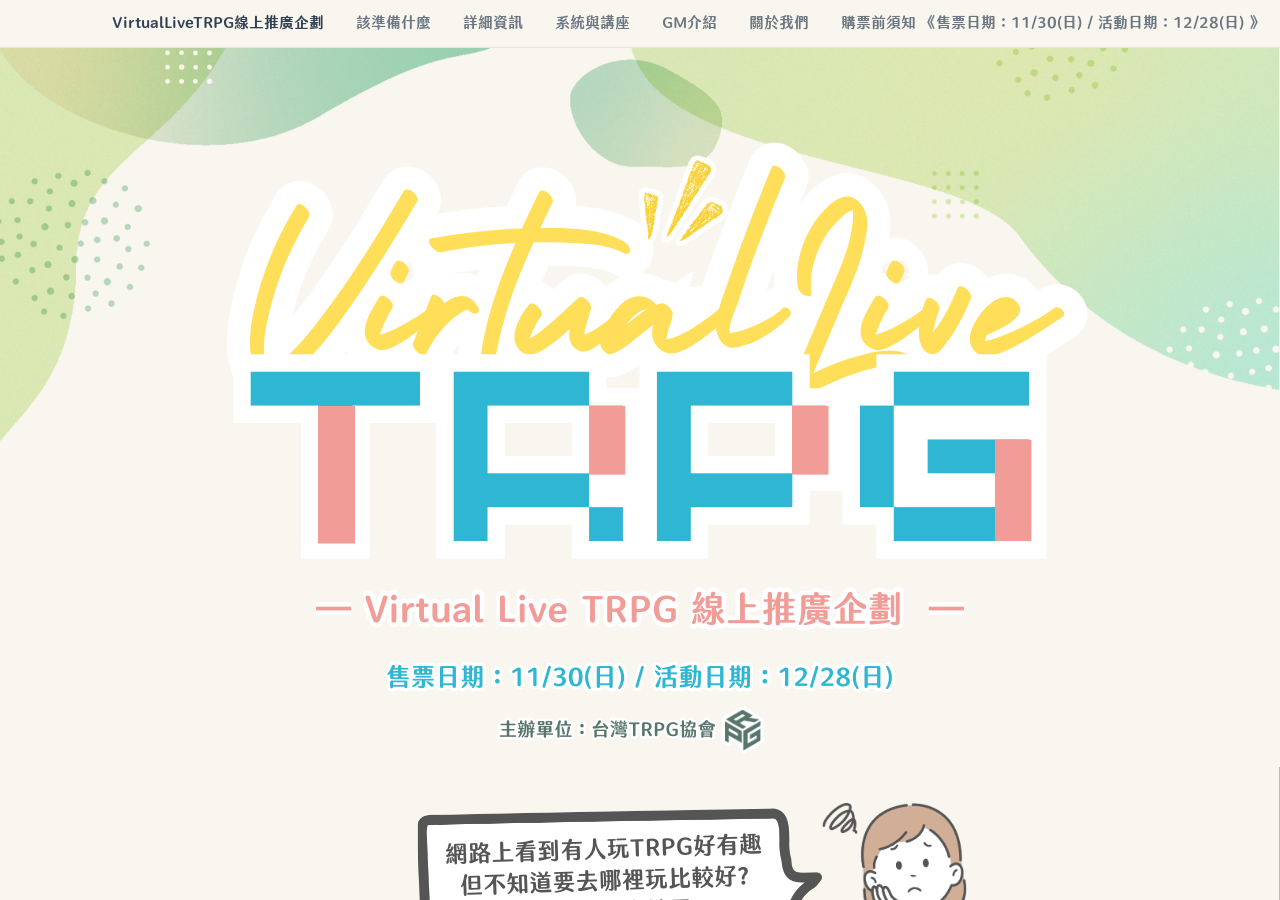
==== index.html @ c4bfb90a "Replace static snapshot with full Canva runtime mirror The image-snapshot site is removed in favor o" ====
<!DOCTYPE html><html dir="ltr" lang="zh-TW" class="theme light classic"><head><base href="./"><meta charset="utf-8"><title>VirtualLiveTRPG線上推廣企劃</title><meta name="app-name" content="export_website"/><meta name="viewport" content="width=device-width, initial-scale=1"><link href="_assets/f8d168f89f860e14.ltr.css" rel="stylesheet" integrity="sha512-3aU3Io02Ez6FV7Gb16SY6WOFIuVAN0/QJEAYPvUY24WPfAxWB96x4sSu/Fjqw37SQ60G2bsUiLaQCjpo9x/ckg==" crossorigin="anonymous"><link href="_assets/static_font_4.ltr.css" rel="stylesheet"><link href="_assets/173209abb3c2632f.runtime.js" rel="preload" as="script" crossorigin="anonymous" integrity="sha512-N/4zQWuMovQWR19FKZD6IUuwx3sUyUNl6GZ404fhn0Ou5xpwD6UQpKU4oj3Mq4I22CaQk57aFcPnLRflGixPDg==" nonce="d8ef9fb7-6694-4626-8352-baed836c5362"><link href="_assets/1697c21489083965.s4le6a.vendor.js" rel="preload" as="script" crossorigin="anonymous" integrity="sha512-BK6NM4n3QfNfQN2IBUXni/SAQPOZAPOoPY5Heitd/dEXEuZV0FiEeXDyiSpJfw1DnDSC6YgMhRPpIDdqKAjaKg==" nonce="d8ef9fb7-6694-4626-8352-baed836c5362"><link href="_assets/69615eb1c477b9cb.vendor.js" rel="preload" as="script" crossorigin="anonymous" integrity="sha512-pddQCexKJLLZD3hJCTy0FE6pA0PoWKaIkZnrQlLwxObUh8iK6m/KVVZeTtEp46HYzLy0uqrJlNXxM1kvBUZ9EQ==" nonce="d8ef9fb7-6694-4626-8352-baed836c5362"><link href="_assets/1cb7e1feff0e0634.strings.js" rel="preload" as="script" crossorigin="anonymous" integrity="sha512-vqWMs6aoiGDv35np2d/GE3E+gS7QwJKBjgydRGfVesk6Myrbm2PbV1OqjKIYWfKBw8terjMmnt2reB8pOixhjQ==" nonce="d8ef9fb7-6694-4626-8352-baed836c5362"><link href="_assets/e814a3f23fc8c5ae.zh-TW.js" rel="preload" as="script" crossorigin="anonymous" integrity="sha512-gz+sKFyNgz1sWFFORqKA0rBUTTiZ2/ZvwtJigQqFizRe6qQOC4G+xiBYEOdgIc2T0fsQgBOF3DOX4neKDgAhYA==" nonce="d8ef9fb7-6694-4626-8352-baed836c5362"><link href="_assets/04a1f0756d5cbb4d.js" rel="preload" as="script" crossorigin="anonymous" integrity="sha512-nG6Vzqe8dtIPMvgZ0ZNKV4+QKWbDHSHlJnc1xE19j8P1U9PX4T6UME7do6s4jelUdA6Gpdpdp/j1ufvdEdzcTQ==" nonce="d8ef9fb7-6694-4626-8352-baed836c5362"><meta name="referrer" content="strict-origin-when-cross-origin"><meta property="og:title" content="VirtualLiveTRPG線上推廣企劃"><meta property="og:type" content="website"><link rel="shortcut icon" href="_assets/images/2d0b56e7e51cf11036ad8734bdb67e2d.png"><link rel="icon" href="_assets/images/e53c4bd8da5e491d9ab09e7cf0daf874.png" sizes="192x192"><link rel="apple-touch-icon" href="_assets/images/725b756a69a7d4c235070e51acd85560.png" sizes="180x180"><script nonce="d8ef9fb7-6694-4626-8352-baed836c5362">window['__canva_website_bootstrap__'] = JSON.parse('{"A":"DAG25fChVns","B":"eyJhbGciOiJkaXIiLCJlbmMiOiJBMjU2R0NNIiwia2lkIjoia2lkLTE3Nzg0NzAzNjEzOTQifQ..tDHH8fXxECFiVAAa.mxclUBpl39LSAFDeT9q4xtSg6pzw7w8uPkCI986TJDHfoYYbeDDcglroUvrkZ-xGTvALwNlM3g.iDgBlz2_xsNhWlRFcs740g"}');</script><script nonce="d8ef9fb7-6694-4626-8352-baed836c5362">
      document.addEventListener('contextmenu', (e) => {
        const isMedia = ['img', 'image', 'video', 'svg', 'picture'].some(
          tagName => tagName.localeCompare(e.target.tagName, undefined, { sensitivity: 'base' }) === 0,
        );
        isMedia && e.preventDefault();
      });
    </script><script nonce="d8ef9fb7-6694-4626-8352-baed836c5362">
  const lang = navigator.language ? navigator.language : 'en';
  window.canva_installFooter = (container) => {
    if (!(container instanceof HTMLDivElement)) {
      return;
    }
    fetch('_footer?lang=' + encodeURIComponent(lang)).then(response => {
      if (response.status !== 200) {
        return;
      }
      response.text().then(footerStr => {
        container.innerHTML = '';
        const div = document.createElement('div');
        div.innerHTML = footerStr;
        for (const child of [...div.children]) {
          if (child.tagName.toLowerCase() !== 'script') {
            container.append(child);
          }
        }

        (() => { !function(){"use strict";const t={active:"active"},o={modalBackdrop:"modal_backdrop",termsAndConditionsModal:"modal",termsAndConditionsModalCloseButton:"form_close_initial",reportButton:"form_report",privacyPolicyModal:"privacy_policy_modal",privacyPolicyModalCloseButton:"form_close_privacy_policy",termsAndSupportFooterButton:"report_button",privacyPolicyFooterButton:"privacy_policy_button"};!function(){const c=document.getElementById(o.modalBackdrop);null!=c&&(function(c){const e=document.getElementById(o.termsAndConditionsModal),n=document.getElementById(o.termsAndConditionsModalCloseButton),l=document.getElementById(o.reportButton),i=document.getElementById(o.termsAndSupportFooterButton);if(null==e||null==n||null==l||null==i)return;l.onclick=()=>{const{origin:t,pathname:o}=window.location,c=t+o,e=l.dataset.reportUrl+encodeURIComponent(c);window.open(e)};const s=()=>{c.classList.remove(t.active),e.classList.remove(t.active),i.classList.remove(t.active),i.focus(),c.onclick=null};n.onclick=s,i.onclick=()=>{c.classList.add(t.active),c.onclick=s,e.classList.add(t.active),i.classList.add(t.active)}}(c),function(c){const e=document.getElementById(o.privacyPolicyModal),n=document.getElementById(o.privacyPolicyModalCloseButton),l=document.getElementById(o.privacyPolicyFooterButton);if(null==e||null==n||null==l)return;const i=()=>{c.classList.remove(t.active),e.classList.remove(t.active),l.classList.remove(t.active),l.focus(),c.onclick=null};n.onclick=i,l.onclick=()=>{c.classList.add(t.active),c.onclick=i,e.classList.add(t.active),l.classList.add(t.active)}}(c))}()}(); })();
      });
    });
  }
</script><script nonce="d8ef9fb7-6694-4626-8352-baed836c5362">
    window.C_CAPTCHA_IMPLEMENTATION = 'RECAPTCHA';
</script><script nonce="d8ef9fb7-6694-4626-8352-baed836c5362">
    window.C_CAPTCHA_KEY = '6LdpNmIrAAAAAHQVezN3pBAfDjQQ2qUpo881f24o';
</script></head><body><script nonce="d8ef9fb7-6694-4626-8352-baed836c5362">document.documentElement.classList.replace('adaptive', window.matchMedia('(prefers-color-scheme: dark)').matches ? 'dark' : 'light');</script><div id="root"></div><script nonce="d8ef9fb7-6694-4626-8352-baed836c5362">(function() {window['__canva_public_path__'] = '_assets\/'; window['bootstrap'] = JSON.parse('{"base":{"A?":"B","L":false,"N":false,"E":"09a7531389c6c926eeaff4e31ab71caf6e104972","j":"1343961","K":1779856279,"F":{"A?":"B"},"G":"CLIENT_FULL","I":"A","O":{"A?":"B"},"M":"/_online","U":[],"V":[],"k":true,"a":{"K":"export_website","H":{}},"d":{"A":"wss://www.canva.com/_stream","B":{"F":"export_website"},"C":8388608},"b":{"A?":"H","C":{"a":"WEB"},"D":{"a":"WEB","c":"zh-TW"},"E":{},"P":[],"Q":[],"R":false,"S":false}},"page":{"A":{"B":{"A?":"A","A":"TAGcbLa0hys","B":1},"C":{"A":1366.0,"B":768.0,"C":"D"},"Q":[],"R":[],"P":"zh-TW","D":"VirtualLiveTRPG線上推廣企劃","E":"","F":[],"G":{},"Y":{},"a":[],"b":[],"V":[],"W":[],"A":[{"A?":"j","Z":{"A?":"A","A":"TAGcbLa0hys","B":1},"a":"PBV9QNHgKH0B65nP","B":"VirtualLiveTRPG線上推廣企劃","R":false,"S":false,"U":false,"P":"0","Q":{},"v":"B","t":[{"A?":"i","a":"PB6CMPhLz1CD5WQS","R":false,"S":false,"U":false,"Q":{},"W":[],"X":[],"H":[],"L":{},"C":{"A":1366.0,"B":768.0,"C":"D"},"D":{"C":"#f9f6ef","D":0.0,"F":false,"J":false,"G":false,"H":false},"r":[],"E":[{"A?":"I","A":0.0,"B":0.0,"D":1365.3333333333337,"C":489.48056148521914,"E":0.0,"F":0.0,"BD":[],"BE":[],"BA":[],"BB":[],"Q":false,"S":false,"P":[],"5":{},"T":{},"W":{},"_":"LBdMXkSWP3Kdd4Bw","a":{"B":{"A":{"A?":"d","A":"MAG2VvUFwCo","B":1},"B":{"A":0.0,"B":0.0,"D":1365.3333333333337,"C":768.0000000000002,"E":0.0},"E":0.0,"C":{}},"D":0.0,"F":false,"J":false,"G":false,"H":false},"e":[]},{"A?":"J","A":455.4700734340091,"B":0.0,"D":1366.0,"C":312.52992656599093,"E":0.0,"F":0.0,"BD":[],"BE":[],"BA":[],"BB":[],"Q":true,"R":{"A":true},"S":false,"P":[],"5":{},"T":{},"W":{},"_":"LBmRsGlkLlyy5mtj","a":{"A":0.0,"B":0.0,"D":64.0,"C":64.0},"b":[{"A":"M0 0H64V64H0z","B":{"A":false,"C":"#f9f6ef","D":0.0,"F":false,"J":false,"G":false,"H":false},"D":0.0}],"d":[],"c":{"A":{"A":0.0,"B":0.0,"D":64.0,"C":64.0},"B":379.44444444444446,"C":86.81386849055303,"D":"A","E":"A"},"e":{"A":false,"B":false},"f":[{"A":{"A":[{"A?":"A","A":"\\n"}],"B":[{"A?":"A","A":{"color":{"B":"#000000"},"font-family":{"B":"YAEV8Fc_Dv8,0"},"font-kerning":{"B":"normal"},"font-size":{"B":"18.6667"},"font-style":{"B":"normal"},"font-weight":{"B":"normal"},"leading":{"B":"1400.0"},"text-align":{"B":"center"},"text-transform":{"B":"none"},"tracking":{"B":"0.0"}}},{"A?":"B","A":1},{"A?":"A","A":{"color":{},"font-family":{},"font-kerning":{},"font-size":{},"font-style":{},"font-weight":{},"leading":{},"text-align":{},"text-transform":{},"tracking":{}}}],"E":{}},"B":{"A":[]},"D":{"A":0.0,"B":0.0,"D":64.0,"C":64.0},"E":[4.0],"F":"B"}],"g":[],"h":{"A?":"H","A":312.52992656599093}},{"A?":"H","A":68.27077605657098,"B":230.0319114420306,"D":905.9361771159388,"C":530.764383511434,"E":0.0,"F":0.0,"BD":[],"BE":[],"BA":[],"BB":[],"Q":false,"S":false,"P":[],"5":{},"T":{},"W":{},"_":"LBqdgdHF0yRt2kzY","b":905.9361771159388,"a":530.764383511434,"y":{},"e":{},"c":[{"A?":"K","A":0.0,"B":28.626931003955008,"D":867.4126163170425,"C":329.588537835308,"E":0.0,"F":0.0,"BD":[],"BE":[],"BA":[],"BB":[],"Q":false,"S":false,"P":[],"5":{},"T":{},"W":{},"_":"LB2ynglMVpxxlzq1","a":{"A":[{"A?":"A","A":"VirtualLive\\n"}],"B":[{"A?":"A","A":{"color":{"B":"#ffde59"},"fill-id":{"B":"none"},"font-family":{"B":"YAEEKJVWzzw,0"},"font-kerning":{"B":"normal"},"font-size":{"B":"42.0"},"text-align":{"B":"center"}}},{"A?":"B","A":12},{"A?":"A","A":{"color":{},"fill-id":{},"font-family":{},"font-kerning":{},"font-size":{},"text-align":{}}}],"E":{}},"b":{"A":[12]},"j":{"A":[{"A":"outline","B":{"color":"#ffffff","thickness":"1.42"}}],"B":[]},"d":"A","e":130.53750610351562,"f":49.6,"l":false},{"A?":"I","A":40.986575884697984,"B":453.52418774929373,"D":88.90349141976176,"C":116.0241323585798,"E":41.39588306108465,"F":0.0,"BD":[],"BE":[],"BA":[],"BB":[],"Q":false,"S":false,"P":[],"5":{},"T":{},"W":{},"_":"LBhJHVPGwvsfdRXd","a":{"A":true,"B":{"A":{"A?":"d","A":"MAG2VooEbek","B":1},"I":{"A?":"d","A":"MAG2V5AMrXg","B":1},"B":{"A":0.0,"B":0.0,"D":88.90349141976178,"C":116.0241323585798,"E":0.0},"E":0.0,"C":{}},"D":0.0,"F":false,"J":false,"G":false,"H":false},"e":[]},{"A?":"K","A":221.54019782741517,"B":5.684341886080802E-14,"D":905.9361771159387,"C":309.22418568401883,"E":0.0,"F":0.0,"BD":[],"BE":[],"BA":[],"BB":[],"X":{"A?":"B","A":1,"B":{"C":"C","G":{"A":340136.0544217687}}},"Q":false,"S":false,"P":[],"5":{},"T":{},"W":{},"_":"LB3fD6PTyBwWR7Yj","a":{"A":[{"A?":"A","A":"TRPG\\n"}],"B":[{"A?":"A","A":{"color":{"B":"#2fb6d3"},"decoration":{"B":"none"},"direction":{"B":"ltr"},"fill-id":{"B":"none"},"font-family":{"B":"YAEzwMgCisQ,0"},"font-kerning":{"B":"none"},"font-size":{"B":"231.845"},"font-size-modifier":{"B":"1"},"font-style":{"B":"normal"},"font-weight":{"B":"normal"},"head-indent":{"B":"0.0"},"kerning":{"B":"0.0"},"leading":{"B":"1270.0"},"link":{"B":""},"list-level":{"B":"0.0"},"list-marker":{"B":"none"},"list-number-set":{"B":"none"},"semantics":{"B":"p"},"spacing":{"B":"0.0"},"start-us":{"B":"0"},"strikethrough":{"B":"none"},"style":{"B":"body"},"text-align":{"B":"center"},"text-transform":{"B":"uppercase"},"vertical-align":{"B":"0%"}}},{"A?":"B","A":5},{"A?":"A","A":{"color":{},"decoration":{},"direction":{},"fill-id":{},"font-family":{},"font-kerning":{},"font-size":{},"font-size-modifier":{},"font-style":{},"font-weight":{},"head-indent":{},"kerning":{},"leading":{},"link":{},"list-level":{},"list-marker":{},"list-number-set":{},"semantics":{},"spacing":{},"start-us":{},"strikethrough":{},"style":{},"text-align":{},"text-transform":{},"vertical-align":{}}}],"E":{}},"b":{"A":[5]},"j":{"A":[{"A":"outline","B":{"color":"#ffffff","thickness":"1.15"}}],"B":[]},"d":"A","e":813.7871279589567,"f":277.77085,"l":false,"h":"A"},{"A?":"J","A":313.7065229418343,"B":109.31799476147535,"D":39.53642538327188,"C":146.9855488712077,"E":0.0,"F":0.0,"BD":[],"BE":[],"BA":[],"BB":[],"X":{"A?":"B","A":1,"B":{"C":"C","G":{"A":340136.0544217687}}},"Q":false,"S":false,"P":[],"5":{},"T":{},"W":{},"_":"LBnw9jP9NxS8HmzX","a":{"A":0.0,"B":0.0,"D":64.0,"C":64.0},"b":[{"A":"M0 0H64V64H0z","B":{"A":false,"C":"#f19c97","D":0.0,"F":false,"J":false,"G":false,"H":false},"D":0.0}],"d":[],"c":{"A":{"A":0.0,"B":0.0,"D":64.0,"C":64.0},"B":10.982340384242192,"C":40.82931913089104,"D":"A","E":"A"},"e":{"A":false,"B":false},"f":[{"A":{"A":[{"A?":"A","A":"\\n"}],"B":[{"A?":"A","A":{"color":{"B":"#000000"},"font-family":{"B":"YAEV8Fc_Dv8,0"},"font-kerning":{"B":"normal"},"font-size":{"B":"18.6667"},"font-style":{"B":"normal"},"font-weight":{"B":"normal"},"text-align":{"B":"center"}}},{"A?":"B","A":1},{"A?":"A","A":{"color":{},"font-family":{},"font-kerning":{},"font-size":{},"font-style":{},"font-weight":{},"text-align":{}}}],"E":{}},"B":{"A":[]},"D":{"A":0.0,"B":0.0,"D":64.0,"C":64.0},"E":[4.0],"F":"B"}],"g":[],"h":{"A?":"H","A":146.9855488712077}},{"A?":"J","A":313.70652294183424,"B":398.18221625057555,"D":39.53642538327188,"C":73.49277443560385,"E":0.0,"F":0.0,"BD":[],"BE":[],"BA":[],"BB":[],"X":{"A?":"B","A":1,"B":{"C":"C","G":{"A":340136.0544217687}}},"Q":false,"S":false,"P":[],"5":{},"T":{},"W":{},"_":"LBGdgNxTRNb4mQrW","a":{"A":0.0,"B":0.0,"D":64.0,"C":64.0},"b":[{"A":"M0 0H64V64H0z","B":{"A":false,"C":"#f19c97","D":0.0,"F":false,"J":false,"G":false,"H":false},"D":0.0}],"d":[],"c":{"A":{"A":0.0,"B":0.0,"D":64.0,"C":64.0},"B":10.982340384242192,"C":20.41465956544552,"D":"A","E":"A"},"e":{"A":false,"B":false},"f":[{"A":{"A":[{"A?":"A","A":"\\n"}],"B":[{"A?":"A","A":{"color":{"B":"#000000"},"font-family":{"B":"YAEV8Fc_Dv8,0"},"font-kerning":{"B":"normal"},"font-size":{"B":"18.6667"},"font-style":{"B":"normal"},"font-weight":{"B":"normal"},"text-align":{"B":"center"}}},{"A?":"B","A":1},{"A?":"A","A":{"color":{},"font-family":{},"font-kerning":{},"font-size":{},"font-style":{},"font-weight":{},"text-align":{}}}],"E":{}},"B":{"A":[]},"D":{"A":0.0,"B":0.0,"D":64.0,"C":64.0},"E":[4.0],"F":"B"}],"g":[],"h":{"A?":"H","A":73.49277443560385}},{"A?":"J","A":313.70652294183424,"B":614.942420662245,"D":39.53642538327188,"C":73.49277443560385,"E":0.0,"F":0.0,"BD":[],"BE":[],"BA":[],"BB":[],"X":{"A?":"B","A":1,"B":{"C":"C","G":{"A":340136.0544217687}}},"Q":false,"S":false,"P":[],"5":{},"T":{},"W":{},"_":"LBkvKH8Y8kZK97Hp","a":{"A":0.0,"B":0.0,"D":64.0,"C":64.0},"b":[{"A":"M0 0H64V64H0z","B":{"A":false,"C":"#f19c97","D":0.0,"F":false,"J":false,"G":false,"H":false},"D":0.0}],"d":[],"c":{"A":{"A":0.0,"B":0.0,"D":64.0,"C":64.0},"B":10.982340384242192,"C":20.41465956544552,"D":"A","E":"A"},"e":{"A":false,"B":false},"f":[{"A":{"A":[{"A?":"A","A":"\\n"}],"B":[{"A?":"A","A":{"color":{"B":"#000000"},"font-family":{"B":"YAEV8Fc_Dv8,0"},"font-kerning":{"B":"normal"},"font-size":{"B":"18.6667"},"font-style":{"B":"normal"},"font-weight":{"B":"normal"},"text-align":{"B":"center"}}},{"A?":"B","A":1},{"A?":"A","A":{"color":{},"font-family":{},"font-kerning":{},"font-size":{},"font-style":{},"font-weight":{},"text-align":{}}}],"E":{}},"B":{"A":[]},"D":{"A":0.0,"B":0.0,"D":64.0,"C":64.0},"E":[4.0],"F":"B"}],"g":[],"h":{"A?":"H","A":73.49277443560385}},{"A?":"J","A":349.4529101596362,"B":831.4788460455167,"D":39.53642538327188,"C":108.63916165340578,"E":0.0,"F":0.0,"BD":[],"BE":[],"BA":[],"BB":[],"X":{"A?":"B","A":1,"B":{"C":"C","G":{"A":340136.0544217687}}},"Q":false,"S":false,"P":[],"5":{},"T":{},"W":{},"_":"LBRhxp6qBQCGcm6f","a":{"A":0.0,"B":0.0,"D":64.0,"C":64.0},"b":[{"A":"M0 0H64V64H0z","B":{"A":false,"C":"#f19c97","D":0.0,"F":false,"J":false,"G":false,"H":false},"D":0.0}],"d":[],"c":{"A":{"A":0.0,"B":0.0,"D":64.0,"C":64.0},"B":10.982340384242192,"C":30.177544903723827,"D":"A","E":"A"},"e":{"A":false,"B":false},"f":[{"A":{"A":[{"A?":"A","A":"\\n"}],"B":[{"A?":"A","A":{"color":{"B":"#000000"},"font-family":{"B":"YAEV8Fc_Dv8,0"},"font-kerning":{"B":"normal"},"font-size":{"B":"18.6667"},"font-style":{"B":"normal"},"font-weight":{"B":"normal"},"text-align":{"B":"center"}}},{"A?":"B","A":1},{"A?":"A","A":{"color":{},"font-family":{},"font-kerning":{},"font-size":{},"font-style":{},"font-weight":{},"text-align":{}}}],"E":{}},"B":{"A":[]},"D":{"A":0.0,"B":0.0,"D":64.0,"C":64.0},"E":[4.0],"F":"B"}],"g":[],"h":{"A?":"H","A":108.63916165340578}}],"d":[]},{"A?":"I","A":686.6871528878407,"B":751.360244826333,"D":82.31284711215932,"C":82.31284711215932,"E":0.0,"F":0.0,"BD":[],"BE":[],"BA":[],"BB":[],"Q":false,"S":false,"P":[],"5":{},"T":{},"W":{},"_":"LB0Qx3C3ZsmFpJCB","a":{"B":{"A":{"A?":"d","A":"MAGuWikmqgE","B":1},"I":{"A?":"d","A":"MAG2VoeApek","B":1},"B":{"A":0.0,"B":0.0,"D":82.31284711215932,"C":82.31284711215932,"E":0.0},"E":0.0,"C":{}},"D":0.0,"F":false,"J":false,"G":false,"H":false},"e":[]},{"A?":"K","A":576.6930201376047,"B":336.9938518970812,"D":692.0122962058372,"C":44.68427886080042,"E":0.0,"F":0.0,"BD":[],"BE":[],"BA":[],"BB":[],"X":{"A?":"B","A":25,"B":{"C":"B","D":"C","G":{"A":1600000.0}}},"Q":false,"S":false,"P":[],"5":{},"T":{},"W":{},"_":"LBCXtHp7B3mKzTwl","a":{"A":[{"A?":"A","A":"─ Virtual Live TRPG 線上推廣企劃  ─\\n"}],"B":[{"A?":"A","A":{"color":{"B":"#f19c97"},"fill-id":{"B":"none"},"font-family":{"B":"YAFwguiAdNc,0"},"font-kerning":{"B":"normal"},"font-size":{"B":"42.0"},"font-weight":{"B":"bold"},"text-align":{"B":"center"}}},{"A?":"B","A":30},{"A?":"A","A":{"color":{},"fill-id":{},"font-family":{},"font-kerning":{},"font-size":{},"font-weight":{},"text-align":{}}}],"E":{}},"b":{"A":[30]},"j":{"A":[{"A":"outline","B":{"color":"#ffffff","thickness":"2.1"}}],"B":[]},"d":"A","e":768.140625,"f":49.6,"l":false,"g":false,"h":"B"},{"A?":"K","A":715.1846316746462,"B":532.3269080615078,"D":231.76853916339033,"C":23.317889538548002,"E":0.0,"F":0.0,"BD":[],"BE":[],"BA":[],"BB":[],"Q":false,"S":false,"P":[],"5":{},"T":{},"W":{},"_":"LBDMv752pxCwPcR3","a":{"A":[{"A?":"A","A":"主辦單位：台灣TRPG協會\\n"}],"B":[{"A?":"A","A":{"color":{"B":"#59766c"},"fill-id":{"B":"none"},"font-family":{"B":"YAFwguiAdNc,0"},"font-kerning":{"B":"normal"},"font-size":{"B":"42.0"},"font-weight":{"B":"bold"},"text-align":{"B":"center"}}},{"A?":"B","A":14},{"A?":"A","A":{"color":{},"fill-id":{},"font-family":{},"font-kerning":{},"font-size":{},"font-weight":{},"text-align":{}}}],"E":{}},"b":{"A":[14]},"j":{"A":[{"A":"outline","B":{"color":"#ffffff","thickness":"2.1"}}],"B":[]},"d":"A","e":493.0,"f":49.6,"l":false,"g":false,"h":"B"},{"A?":"K","A":656.6220205672518,"B":411.90885416666686,"D":541.515625,"C":30.7177,"E":0.0,"F":0.0,"BD":[],"BE":[],"BA":[],"BB":[],"Q":false,"S":false,"P":[],"5":{},"T":{},"W":{},"_":"LBGwB0dNNmGx6vs6","a":{"A":[{"A?":"A","A":"售票日期：11/30(日) / 活動日期：12/28(日)\\n"}],"B":[{"A?":"A","A":{"color":{"B":"#2fb6d3"},"font-family":{"B":"YAFwguiAdNc,0"},"font-kerning":{"B":"normal"},"font-size":{"B":"26.4115"},"font-weight":{"B":"bold"},"text-align":{"B":"center"}}},{"A?":"B","A":29},{"A?":"A","A":{"color":{"B":"#59766c"},"fill-id":{"B":"none"}}},{"A?":"B","A":1},{"A?":"A","A":{"color":{},"fill-id":{},"font-family":{},"font-kerning":{},"font-size":{},"font-weight":{},"text-align":{}}}],"E":{}},"b":{"A":[30]},"j":{"A":[{"A":"outline","B":{"color":"#ffffff","thickness":"2.1"}}],"B":[]},"d":"A","l":false,"g":false,"h":"B"}],"I":[]},{"A?":"i","a":"PBF5WCWpBtQK1G4d","R":false,"S":false,"U":false,"Q":{},"W":[],"X":[],"H":[],"L":{},"C":{"A":1366.0,"B":768.0,"C":"D"},"D":{"C":"#9fc7aa","D":0.0,"F":false,"J":false,"G":false,"H":false},"r":[],"E":[{"A?":"J","A":5.684341886080802E-14,"B":0.0,"D":1366.0,"C":768.0000000000001,"E":0.0,"F":0.0,"BD":[],"BE":[],"BA":[],"BB":[],"Q":true,"S":false,"P":[],"5":{},"T":{},"W":{},"_":"LB1L1JGgd1ch7cV4","a":{"A":0.0,"B":0.0,"D":64.0,"C":64.0},"b":[{"A":"M0 0H64V64H0z","B":{"A":false,"C":"#f9f6ef","D":0.0,"F":false,"J":false,"G":false,"H":false},"D":0.0}],"d":[],"c":{"A":{"A":0.0,"B":0.0,"D":64.0,"C":64.0},"B":379.44444444444446,"C":213.33333333333337,"D":"A","E":"A"},"e":{"A":false,"B":false},"f":[{"A":{"A":[{"A?":"A","A":"\\n"}],"B":[{"A?":"A","A":{"color":{"B":"#000000"},"font-family":{"B":"YAEV8Fc_Dv8,0"},"font-kerning":{"B":"normal"},"font-size":{"B":"18.6667"},"font-style":{"B":"normal"},"font-weight":{"B":"normal"},"leading":{"B":"1400.0"},"text-align":{"B":"center"},"text-transform":{"B":"none"},"tracking":{"B":"0.0"}}},{"A?":"B","A":1},{"A?":"A","A":{"color":{},"font-family":{},"font-kerning":{},"font-size":{},"font-style":{},"font-weight":{},"leading":{},"text-align":{},"text-transform":{},"tracking":{}}}],"E":{}},"B":{"A":[]},"D":{"A":0.0,"B":0.0,"D":64.0,"C":64.0},"E":[4.0],"F":"B"}],"g":[],"h":{"A?":"H","A":768.0000000000001}},{"A?":"J","A":424.0,"B":65.41786354677231,"D":1235.1642729064554,"C":315.3948308721561,"E":0.0,"F":0.0,"BD":[],"BE":[],"BA":[],"BB":[],"Q":true,"S":false,"P":[],"5":{},"T":{},"W":{},"_":"LBLpt68Kw2FRcPgZ","a":{"A":0.0,"B":0.0,"D":64.0,"C":64.0},"b":[{"A":"M0 0H64V64H0z","B":{"C":"#fffefa","D":0.0,"F":false,"J":false,"G":false,"H":false},"D":34.0}],"d":[],"c":{"A":{"A":0.0,"B":0.0,"D":64.0,"C":64.0},"B":203.31922187760574,"C":51.916844588009226,"D":"A","E":"A"},"e":{"A":false,"B":false},"f":[{"A":{"A":[{"A?":"A","A":"\\n"}],"B":[{"A?":"A","A":{"color":{"B":"#000000"},"font-family":{"B":"YAFwguiAdNc,0"},"font-kerning":{"B":"normal"},"font-size":{"B":"24.658"},"font-style":{"B":"normal"},"font-weight":{"B":"bold"},"leading":{"B":"1400.0"},"text-align":{"B":"center"},"text-transform":{"B":"none"},"tracking":{"B":"0.0"}}},{"A?":"B","A":1},{"A?":"A","A":{"color":{},"font-family":{},"font-kerning":{},"font-size":{},"font-style":{},"font-weight":{},"leading":{},"text-align":{},"text-transform":{},"tracking":{}}}],"E":{}},"B":{"A":[]},"D":{"A":0.0,"B":0.0,"D":64.0,"C":64.0},"E":[4.0],"F":"B"}],"g":[],"h":{"A?":"H","A":315.3948308721561}},{"A?":"I","A":38.41814243517216,"B":877.7234007126996,"D":164.00670669723968,"C":168.427940125535,"E":0.0,"F":0.0,"BD":[],"BE":[],"BA":[],"BB":[],"Q":false,"S":false,"P":[],"5":{},"T":{},"W":{},"_":"LBBCnLVMbzL9KLgX","a":{"A":false,"B":{"A":{"A?":"d","A":"MAGhkC3mXu8","B":1},"B":{"A":0.0,"B":0.0,"D":164.00670669723968,"C":168.427940125535,"E":0.0},"E":0.0,"C":{}},"D":0.0,"F":false,"J":false,"G":false,"H":false},"e":[]},{"A?":"I","A":187.31499673830197,"B":277.290855914042,"D":158.35948840507777,"C":182.546960697496,"E":0.0,"F":0.0,"BD":[],"BE":[],"BA":[],"BB":[],"Q":false,"S":false,"P":[],"5":{},"T":{},"W":{},"_":"LBDxZWzGsHXjdS1L","a":{"A":false,"B":{"A":{"A?":"d","A":"MAGAwTDUqSw","B":1},"B":{"A":0.0,"B":0.0,"D":158.35948840507777,"C":182.546960697496,"E":0.0},"E":0.0,"C":{}},"D":0.0,"F":false,"J":false,"G":true,"H":false},"e":[]},{"A?":"I","A":43.76459769907025,"B":445.7194673043899,"D":432.00393340830965,"C":163.08148486163688,"E":0.0,"F":0.0,"BD":[],"BE":[],"BA":[],"BB":[],"Q":false,"S":false,"P":[],"5":{},"T":{},"W":{},"_":"LBZCrYcZ5rjXppzh","a":{"A":false,"B":{"A":{"A?":"d","A":"MAFHOSQfPUI","B":1},"B":{"A":-1.4210854715202004E-14,"B":0.0,"D":432.00393340830965,"C":163.0814848616369,"E":0.0},"E":0.0,"C":{"#000000":"#555555"}},"D":0.0,"F":false,"J":false,"G":true,"H":false},"e":[]},{"A?":"I","A":220.9185151383631,"B":435.65034431911977,"D":432.00393340830965,"C":163.08148486163688,"E":0.0,"F":0.0,"BD":[],"BE":[],"BA":[],"BB":[],"Q":false,"S":false,"P":[],"5":{},"T":{},"W":{},"_":"LB6n9WY4fftsXd1x","a":{"A":false,"B":{"A":{"A?":"d","A":"MAFHOSQfPUI","B":1},"B":{"A":-1.4210854715202004E-14,"B":0.0,"D":432.00393340830965,"C":163.0814848616369,"E":0.0},"E":0.0,"C":{"#000000":"#555555"}},"D":0.0,"F":false,"J":false,"G":false,"H":false},"e":[]},{"A?":"K","A":73.40942808896423,"B":474.24167836051436,"D":342.05597689556527,"C":96.4018144513099,"E":-1.927748540905075,"F":0.0,"BD":[],"BE":[],"BA":[],"BB":[],"Q":false,"S":false,"P":[],"5":{},"T":{},"W":{},"_":"LBXYkYLwmN88BhCy","a":{"A":[{"A?":"A","A":"網路上看到有人玩TRPG好有趣\\n但不知道要去哪裡玩比較好?\\n玩不好會不會被罵?\\n"}],"B":[{"A?":"A","A":{"color":{"B":"#555555"},"fill-id":{"B":"none"},"font-family":{"B":"YAFwguiAdNc,0"},"font-kerning":{"B":"normal"},"font-size":{"B":"29.9302"},"font-weight":{"B":"bold"},"text-align":{"B":"center"}}},{"A?":"B","A":40},{"A?":"A","A":{"color":{},"fill-id":{},"font-family":{},"font-kerning":{},"font-size":{},"font-weight":{},"text-align":{}}}],"E":{}},"b":{"A":[16,14,10]},"d":"A","e":415.1926457611891,"f":117.01396,"l":false,"g":false,"h":"A"},{"A?":"K","A":250.80231506860238,"B":495.5105232858989,"D":342.05597689556527,"C":96.4018144513099,"E":1.2549851784007229,"F":0.0,"BD":[],"BE":[],"BA":[],"BB":[],"Q":false,"S":false,"P":[],"5":{},"T":{},"W":{},"_":"LBdTJNqHCfgrHxpz","a":{"A":[{"A?":"A","A":"來VLTRPG線上推廣會吧!\\n我們有專為新手們設置的\\n快速TRPG體驗團務！\\n"}],"B":[{"A?":"A","A":{"color":{"B":"#555555"},"font-family":{"B":"YAFwguiAdNc,0"},"font-size":{"B":"29.9302"},"text-align":{"B":"center"}}},{"A?":"B","A":38},{"A?":"A","A":{"fill-id":{"B":"none"},"font-kerning":{"B":"normal"},"font-weight":{"B":"bold"}}},{"A?":"B","A":1},{"A?":"A","A":{"color":{},"fill-id":{},"font-family":{},"font-kerning":{},"font-size":{},"font-weight":{},"text-align":{}}}],"E":{}},"b":{"A":[15,12,12]},"d":"A","e":415.1926457611891,"f":117.01396,"l":false,"g":false,"h":"A"},{"A?":"H","A":441.4531720580274,"B":180.56737283997208,"D":178.59023008049763,"C":256.2338442363265,"E":0.0,"F":0.0,"BD":[],"BE":[],"BA":[],"BB":[],"X":{"A?":"B","A":6},"Q":false,"S":false,"P":[],"5":{},"T":{},"W":{},"_":"LBRck1zn1zlS2mTQ","b":178.59023008049763,"a":256.2338442363265,"y":{},"e":{},"c":[{"A?":"J","A":2.1316282072803006E-14,"B":-4.263256414560601E-14,"D":178.5902300804976,"C":77.97515000033225,"E":0.0,"F":0.0,"BD":[],"BE":[],"BA":[],"BB":[],"Q":false,"S":false,"P":[],"5":{},"T":{},"W":{},"_":"LBV4TBG03WW7kn7f","a":{"A":0.0,"B":0.0,"D":64.0,"C":64.0},"b":[{"A":"M0 0H64V64H0z","B":{"C":"#d7d98a","D":0.0,"F":false,"J":false,"G":false,"H":false},"D":60.0}],"d":[],"c":{"A":{"A":0.0,"B":0.0,"D":64.0,"C":64.0},"B":29.397568737530463,"C":12.835415637914807,"D":"A","E":"A"},"e":{"A":false,"B":false},"f":[{"A":{"A":[{"A?":"A","A":"\\n"}],"B":[{"A?":"A","A":{"color":{"B":"#000000"},"font-family":{"B":"YAFwguiAdNc,0"},"font-kerning":{"B":"normal"},"font-size":{"B":"24.658"},"font-style":{"B":"normal"},"font-weight":{"B":"bold"},"leading":{"B":"1400.0"},"text-align":{"B":"center"},"text-transform":{"B":"none"},"tracking":{"B":"0.0"}}},{"A?":"B","A":1},{"A?":"A","A":{"color":{},"font-family":{},"font-kerning":{},"font-size":{},"font-style":{},"font-weight":{},"leading":{},"text-align":{},"text-transform":{},"tracking":{}}}],"E":{}},"B":{"A":[0]},"D":{"A":0.0,"B":0.0,"D":64.0,"C":64.0},"E":[4.0],"F":"B"}],"g":[],"h":{"A?":"H","A":77.97515000033225}},{"A?":"K","A":22.469953480852514,"B":33.79026643023031,"D":111.0096972200369,"C":33.03524303862715,"E":0.0,"F":0.0,"BD":[],"BE":[],"BA":[],"BB":[],"Q":false,"S":false,"P":[],"5":{},"T":{},"W":{},"_":"LBmCgsXpDwXWL0MX","a":{"A":[{"A?":"A","A":"體驗時間\\n"}],"B":[{"A?":"A","A":{"color":{"B":"#ffffff"},"decoration":{"B":"none"},"direction":{"B":"ltr"},"fill-id":{"B":"none"},"font-family":{"B":"YAFwguiAdNc,0"},"font-feature-calt":{"B":"off"},"font-feature-clig":{"B":"off"},"font-feature-liga":{"B":"off"},"font-kerning":{"B":"normal"},"font-size":{"B":"51.791"},"font-size-modifier":{"B":"1"},"font-style":{"B":"normal"},"font-weight":{"B":"bold"},"head-indent":{"B":"0.0"},"kerning":{"B":"0.0"},"leading":{"B":"1400.0"},"link":{"B":""},"list-level":{"B":"0.0"},"list-marker":{"B":"none"},"list-number-set":{"B":"none"},"semantics":{"B":"p"},"spacing":{"B":"0.0"},"start-us":{"B":"0"},"strikethrough":{"B":"none"},"style":{"B":"body"},"text-align":{"B":"center"},"text-transform":{"B":"none"},"tracking":{"B":"0.0"},"vertical-align":{"B":"0%"}}},{"A?":"B","A":5},{"A?":"A","A":{"color":{},"decoration":{},"direction":{},"fill-id":{},"font-family":{},"font-feature-calt":{},"font-feature-clig":{},"font-feature-liga":{},"font-kerning":{},"font-size":{},"font-size-modifier":{},"font-style":{},"font-weight":{},"head-indent":{},"kerning":{},"leading":{},"link":{},"list-level":{},"list-marker":{},"list-number-set":{},"semantics":{},"spacing":{},"start-us":{},"strikethrough":{},"style":{},"text-align":{},"text-transform":{},"tracking":{},"vertical-align":{}}}],"E":{}},"b":{"A":[5]},"d":"A","e":207.1374969482422,"f":61.6418,"l":false},{"A?":"K","A":86.7333030973074,"B":-2.842170943040401E-14,"D":148.74141625664424,"C":136.7800555518805,"E":0.0,"F":0.0,"BD":[],"BE":[],"BA":[],"BB":[],"Q":false,"S":false,"P":[],"5":{},"T":{},"W":{},"_":"LBgqmYNv1dCYygQ5","a":{"A":[{"A?":"A","A":"90\\n"}],"B":[{"A?":"A","A":{"color":{"B":"#555555"},"font-family":{"B":"YAFwguiAdNc,0"},"font-size":{"B":"42.0"},"text-align":{"B":"center"}}},{"A?":"B","A":2},{"A?":"A","A":{"fill-id":{"B":"none"},"font-kerning":{"B":"normal"},"font-weight":{"B":"bold"}}},{"A?":"B","A":1},{"A?":"A","A":{"color":{},"fill-id":{},"font-family":{},"font-kerning":{},"font-size":{},"font-weight":{},"text-align":{}}}],"E":{}},"b":{"A":[3]},"d":"A","e":53.9375,"f":49.6,"l":false},{"A?":"K","A":187.3098371927945,"B":141.19840489830656,"D":37.39182518219102,"C":16.91375924841013,"E":0.0,"F":0.0,"BD":[],"BE":[],"BA":[],"BB":[],"Q":false,"S":false,"P":[],"5":{},"T":{},"W":{},"_":"LBP1q60YC5jCYPrF","a":{"A":[{"A?":"A","A":"~120\\n"}],"B":[{"A?":"A","A":{"color":{"B":"#555555"},"fill-id":{"B":"none"},"font-family":{"B":"YAFwguiAdNc,0"},"font-kerning":{"B":"normal"},"font-size":{"B":"24.658"},"font-style":{"B":"normal"},"font-weight":{"B":"bold"},"leading":{"B":"1400.0"},"spacing":{"B":"0.0"},"text-align":{"B":"center"},"text-transform":{"B":"none"},"tracking":{"B":"0.0"}}},{"A?":"B","A":5},{"A?":"A","A":{"color":{},"fill-id":{},"font-family":{},"font-kerning":{},"font-size":{},"font-style":{},"font-weight":{},"leading":{},"spacing":{},"text-align":{},"text-transform":{},"tracking":{}}}],"E":{}},"b":{"A":[5]},"d":"A","e":64.26250457763672,"f":29.0684,"l":false},{"A?":"K","A":223.51335864918792,"B":61.5411116290571,"D":55.508006822383436,"C":32.72048558713857,"E":0.0,"F":0.0,"BD":[],"BE":[],"BA":[],"BB":[],"Q":false,"S":false,"P":[],"5":{},"T":{},"W":{},"_":"LBj0rqQHKM0jYR1Z","a":{"A":[{"A?":"A","A":"分鐘\\n"}],"B":[{"A?":"A","A":{"color":{"B":"#555555"},"font-family":{"B":"YAFwguiAdNc,0"},"font-kerning":{"B":"normal"},"font-size":{"B":"24.658"},"font-weight":{"B":"bold"},"text-align":{"B":"center"}}},{"A?":"B","A":2},{"A?":"A","A":{"fill-id":{"B":"none"},"font-style":{"B":"normal"},"leading":{"B":"1400.0"},"spacing":{"B":"0.0"},"text-transform":{"B":"none"},"tracking":{"B":"0.0"}}},{"A?":"B","A":1},{"A?":"A","A":{"color":{},"fill-id":{},"font-family":{},"font-kerning":{},"font-size":{},"font-style":{},"font-weight":{},"leading":{},"spacing":{},"text-align":{},"text-transform":{},"tracking":{}}}],"E":{}},"b":{"A":[3]},"d":"A","e":49.3125,"f":29.0684,"l":false}],"d":[]},{"A?":"H","A":441.9767634934374,"B":431.1576029204696,"D":201.3363882278269,"C":273.91587601281344,"E":0.0,"F":0.0,"BD":[],"BE":[],"BA":[],"BB":[],"X":{"A?":"B","A":6},"Q":false,"S":false,"P":[],"5":{},"T":{},"W":{},"_":"LB5P9B2TTJsJ2ty4","b":201.3363882278269,"a":273.91587601281344,"y":{},"e":{},"c":[{"A?":"J","A":-3.552713678800501E-14,"B":11.373079073664641,"D":178.5902300804976,"C":77.97515000033225,"E":0.0,"F":0.0,"BD":[],"BE":[],"BA":[],"BB":[],"Q":false,"S":false,"P":[],"5":{},"T":{},"W":{},"_":"LBLZjQwXd0k9TKLf","a":{"A":0.0,"B":0.0,"D":64.0,"C":64.0},"b":[{"A":"M0 0H64V64H0z","B":{"C":"#d7d98a","D":0.0,"F":false,"J":false,"G":false,"H":false},"D":60.0}],"d":[],"c":{"A":{"A":0.0,"B":0.0,"D":64.0,"C":64.0},"B":29.397568737530463,"C":12.835415637914807,"D":"A","E":"A"},"e":{"A":false,"B":false},"f":[{"A":{"A":[{"A?":"A","A":"\\n"}],"B":[{"A?":"A","A":{"color":{"B":"#000000"},"font-family":{"B":"YAFwguiAdNc,0"},"font-kerning":{"B":"normal"},"font-size":{"B":"24.658"},"font-style":{"B":"normal"},"font-weight":{"B":"bold"},"leading":{"B":"1400.0"},"text-align":{"B":"center"},"text-transform":{"B":"none"},"tracking":{"B":"0.0"}}},{"A?":"B","A":1},{"A?":"A","A":{"color":{},"font-family":{},"font-kerning":{},"font-size":{},"font-style":{},"font-weight":{},"leading":{},"text-align":{},"text-transform":{},"tracking":{}}}],"E":{}},"B":{"A":[0]},"D":{"A":0.0,"B":0.0,"D":64.0,"C":64.0},"E":[4.0],"F":"B"}],"g":[],"h":{"A?":"H","A":77.97515000033225}},{"A?":"K","A":21.946362045442545,"B":45.163345503895115,"D":111.00969722003688,"C":33.03524303862715,"E":0.0,"F":0.0,"BD":[],"BE":[],"BA":[],"BB":[],"Q":false,"S":false,"P":[],"5":{},"T":{},"W":{},"_":"LBlV7xWZZxZ3S91d","a":{"A":[{"A?":"A","A":"遊戲體驗\\n"}],"B":[{"A?":"A","A":{"color":{"B":"#ffffff"},"font-family":{"B":"YAFwguiAdNc,0"},"font-kerning":{"B":"normal"},"font-size":{"B":"51.791"},"font-weight":{"B":"bold"},"text-align":{"B":"center"}}},{"A?":"B","A":4},{"A?":"A","A":{"decoration":{"B":"none"},"direction":{"B":"ltr"},"fill-id":{"B":"none"},"font-feature-calt":{"B":"off"},"font-feature-clig":{"B":"off"},"font-feature-liga":{"B":"off"},"font-size-modifier":{"B":"1"},"font-style":{"B":"normal"},"head-indent":{"B":"0.0"},"kerning":{"B":"0.0"},"leading":{"B":"1400.0"},"link":{"B":""},"list-level":{"B":"0.0"},"list-marker":{"B":"none"},"list-number-set":{"B":"none"},"semantics":{"B":"p"},"spacing":{"B":"0.0"},"start-us":{"B":"0"},"strikethrough":{"B":"none"},"style":{"B":"body"},"text-transform":{"B":"none"},"tracking":{"B":"0.0"},"vertical-align":{"B":"0%"}}},{"A?":"B","A":1},{"A?":"A","A":{"color":{},"decoration":{},"direction":{},"fill-id":{},"font-family":{},"font-feature-calt":{},"font-feature-clig":{},"font-feature-liga":{},"font-kerning":{},"font-size":{},"font-size-modifier":{},"font-style":{},"font-weight":{},"head-indent":{},"kerning":{},"leading":{},"link":{},"list-level":{},"list-marker":{},"list-number-set":{},"semantics":{},"spacing":{},"start-us":{},"strikethrough":{},"style":{},"text-align":{},"text-transform":{},"tracking":{},"vertical-align":{}}}],"E":{}},"b":{"A":[5]},"d":"A","e":207.1374969482422,"f":61.6418,"l":false},{"A?":"I","A":98.5015477693192,"B":1.4210854715202004E-14,"D":201.33638822782686,"C":175.41432824349417,"E":0.0,"F":0.0,"BD":[],"BE":[],"BA":[],"BB":[],"Q":false,"S":false,"P":[],"5":{},"T":{},"W":{},"_":"LBrVWKGPWP7QxQyX","a":{"A":false,"B":{"A":{"A?":"d","A":"MAFbKs0aPOc","B":1},"B":{"A":0.0,"B":-2.842170943040401E-14,"D":201.33638822782692,"C":175.41432824349417,"E":0.0},"E":0.0,"C":{"#4668f0":"#f88f8f","#e16151":"#d4eb86"}},"D":0.0,"F":false,"J":false,"G":false,"H":false},"e":[]},{"A?":"K","A":132.62477277118947,"B":10.63786602539981,"D":80.77480502041833,"C":38.85880089562756,"E":0.0,"F":0.0,"BD":[],"BE":[],"BA":[],"BB":[],"Q":false,"S":false,"P":[],"5":{},"T":{},"W":{},"_":"LBDzfNHvbYyYtYDb","a":{"A":[{"A?":"A","A":"龍與地下城\\nDnD5e\\n"}],"B":[{"A?":"A","A":{"color":{"B":"#555555"},"font-family":{"B":"YAFwguiAdNc,0"},"font-kerning":{"B":"normal"},"font-size":{"B":"51.791"},"font-weight":{"B":"bold"},"text-align":{"B":"center"}}},{"A?":"B","A":11},{"A?":"A","A":{"decoration":{"B":"none"},"direction":{"B":"ltr"},"fill-id":{"B":"none"},"font-feature-calt":{"B":"off"},"font-feature-clig":{"B":"off"},"font-feature-liga":{"B":"off"},"font-size-modifier":{"B":"1"},"font-style":{"B":"normal"},"head-indent":{"B":"0.0"},"kerning":{"B":"0.0"},"leading":{"B":"1400.0"},"link":{"B":""},"list-level":{"B":"0.0"},"list-marker":{"B":"none"},"list-number-set":{"B":"none"},"semantics":{"B":"p"},"spacing":{"B":"0.0"},"start-us":{"B":"0"},"strikethrough":{"B":"none"},"style":{"B":"body"},"text-transform":{"B":"none"},"tracking":{"B":"0.0"},"vertical-align":{"B":"0%"}}},{"A?":"B","A":1},{"A?":"A","A":{"color":{},"decoration":{},"direction":{},"fill-id":{},"font-family":{},"font-feature-calt":{},"font-feature-clig":{},"font-feature-liga":{},"font-kerning":{},"font-size":{},"font-size-modifier":{},"font-style":{},"font-weight":{},"head-indent":{},"kerning":{},"leading":{},"link":{},"list-level":{},"list-marker":{},"list-number-set":{},"semantics":{},"spacing":{},"start-us":{},"strikethrough":{},"style":{},"text-align":{},"text-transform":{},"tracking":{},"vertical-align":{}}}],"E":{}},"b":{"A":[6,6]},"d":"A","e":277.797824142134,"f":133.6418,"l":false,"h":"A"},{"A?":"K","A":201.33156145694036,"B":53.97995092428375,"D":93.37648637925939,"C":38.85880089562756,"E":0.0,"F":0.0,"BD":[],"BE":[],"BA":[],"BB":[],"Q":false,"S":false,"P":[],"5":{},"T":{},"W":{},"_":"LBlC2d1PzlVvkB5y","a":{"A":[{"A?":"A","A":"克蘇魯的呼喚\\nCoC7e\\n"}],"B":[{"A?":"A","A":{"color":{"B":"#555555"},"font-family":{"B":"YAFwguiAdNc,0"},"font-kerning":{"B":"normal"},"font-size":{"B":"51.791"},"font-weight":{"B":"bold"},"text-align":{"B":"center"}}},{"A?":"B","A":12},{"A?":"A","A":{"decoration":{"B":"none"},"direction":{"B":"ltr"},"fill-id":{"B":"none"},"font-feature-calt":{"B":"off"},"font-feature-clig":{"B":"off"},"font-feature-liga":{"B":"off"},"font-size-modifier":{"B":"1"},"font-style":{"B":"normal"},"head-indent":{"B":"0.0"},"kerning":{"B":"0.0"},"leading":{"B":"1400.0"},"link":{"B":""},"list-level":{"B":"0.0"},"list-marker":{"B":"none"},"list-number-set":{"B":"none"},"semantics":{"B":"p"},"spacing":{"B":"0.0"},"start-us":{"B":"0"},"strikethrough":{"B":"none"},"style":{"B":"body"},"text-transform":{"B":"none"},"tracking":{"B":"0.0"},"vertical-align":{"B":"0%"}}},{"A?":"B","A":1},{"A?":"A","A":{"color":{},"decoration":{},"direction":{},"fill-id":{},"font-family":{},"font-feature-calt":{},"font-feature-clig":{},"font-feature-liga":{},"font-kerning":{},"font-size":{},"font-size-modifier":{},"font-style":{},"font-weight":{},"head-indent":{},"kerning":{},"leading":{},"link":{},"list-level":{},"list-marker":{},"list-number-set":{},"semantics":{},"spacing":{},"start-us":{},"strikethrough":{},"style":{},"text-align":{},"text-transform":{},"tracking":{},"vertical-align":{}}}],"E":{}},"b":{"A":[7,6]},"d":"A","e":321.1370765381456,"f":133.6418,"l":false,"h":"A"},{"A?":"K","A":140.4241474367982,"B":103.66819411391344,"D":93.37648637925939,"C":17.923482271625307,"E":0.0,"F":0.0,"BD":[],"BE":[],"BA":[],"BB":[],"Q":false,"S":false,"P":[],"5":{},"T":{},"W":{},"_":"LBBvyjbj7qMNXzf4","a":{"A":[{"A?":"A","A":"其它系統\\n"}],"B":[{"A?":"A","A":{"color":{"B":"#555555"},"font-family":{"B":"YAFwguiAdNc,0"},"font-kerning":{"B":"normal"},"font-size":{"B":"51.791"},"font-weight":{"B":"bold"},"text-align":{"B":"center"}}},{"A?":"B","A":4},{"A?":"A","A":{"decoration":{"B":"none"},"direction":{"B":"ltr"},"fill-id":{"B":"none"},"font-feature-calt":{"B":"off"},"font-feature-clig":{"B":"off"},"font-feature-liga":{"B":"off"},"font-size-modifier":{"B":"1"},"font-style":{"B":"normal"},"head-indent":{"B":"0.0"},"kerning":{"B":"0.0"},"leading":{"B":"1400.0"},"link":{"B":""},"list-level":{"B":"0.0"},"list-marker":{"B":"none"},"list-number-set":{"B":"none"},"semantics":{"B":"p"},"spacing":{"B":"0.0"},"start-us":{"B":"0"},"strikethrough":{"B":"none"},"style":{"B":"body"},"text-transform":{"B":"none"},"tracking":{"B":"0.0"},"vertical-align":{"B":"0%"}}},{"A?":"B","A":1},{"A?":"A","A":{"color":{},"decoration":{},"direction":{},"fill-id":{},"font-family":{},"font-feature-calt":{},"font-feature-clig":{},"font-feature-liga":{},"font-kerning":{},"font-size":{},"font-size-modifier":{},"font-style":{},"font-weight":{},"head-indent":{},"kerning":{},"leading":{},"link":{},"list-level":{},"list-marker":{},"list-number-set":{},"semantics":{},"spacing":{},"start-us":{},"strikethrough":{},"style":{},"text-align":{},"text-transform":{},"tracking":{},"vertical-align":{}}}],"E":{}},"b":{"A":[5]},"d":"A","e":321.1370765381456,"f":61.6418,"l":false,"h":"A"}],"d":[]},{"A?":"H","A":441.9767634934374,"B":638.010389177975,"D":359.6238237282132,"C":261.47569113935134,"E":0.0,"F":0.0,"BD":[],"BE":[],"BA":[],"BB":[],"X":{"A?":"B","A":6},"Q":false,"S":false,"P":[],"5":{},"T":{},"W":{},"_":"LBr0WCc6kb8CVXbL","b":359.6238237282132,"a":261.47569113935134,"y":{},"e":{},"c":[{"A?":"J","A":0.0,"B":82.98814373025697,"D":190.56396437553192,"C":77.97515000033218,"E":0.0,"F":0.0,"BD":[],"BE":[],"BA":[],"BB":[],"Q":false,"S":false,"P":[],"5":{},"T":{},"W":{},"_":"LBjKD3q1BqpVdKcP","a":{"A":0.0,"B":0.0,"D":64.0,"C":64.0},"b":[{"A":"M0 0H64V64H0z","B":{"C":"#d7d98a","D":0.0,"F":false,"J":false,"G":false,"H":false},"D":60.0}],"d":[],"c":{"A":{"A":0.0,"B":0.0,"D":64.0,"C":64.0},"B":31.36855380667194,"C":12.835415637914764,"D":"A","E":"A"},"e":{"A":false,"B":false},"f":[{"A":{"A":[{"A?":"A","A":"\\n"}],"B":[{"A?":"A","A":{"color":{"B":"#000000"},"font-family":{"B":"YAFwguiAdNc,0"},"font-kerning":{"B":"normal"},"font-size":{"B":"24.658"},"font-style":{"B":"normal"},"font-weight":{"B":"bold"},"leading":{"B":"1400.0"},"text-align":{"B":"center"},"text-transform":{"B":"none"},"tracking":{"B":"0.0"}}},{"A?":"B","A":1},{"A?":"A","A":{"color":{},"font-family":{},"font-kerning":{},"font-size":{},"font-style":{},"font-weight":{},"leading":{},"text-align":{},"text-transform":{},"tracking":{}}}],"E":{}},"B":{"A":[0]},"D":{"A":0.0,"B":0.0,"D":64.0,"C":64.0},"E":[4.0],"F":"B"}],"g":[],"h":{"A?":"H","A":77.97515000033218}},{"A?":"K","A":22.99354491626237,"B":99.10428702927852,"D":158.3316777774888,"C":33.03524303862715,"E":0.0,"F":0.0,"BD":[],"BE":[],"BA":[],"BB":[],"Q":false,"S":false,"P":[],"5":{},"T":{},"W":{},"_":"LBzxMHk7X8MX4Nfj","a":{"A":[{"A?":"A","A":"新手友善GM\\n"}],"B":[{"A?":"A","A":{"color":{"B":"#ffffff"},"fill-id":{"B":"none"},"font-family":{"B":"YAFwguiAdNc,0"},"font-kerning":{"B":"normal"},"font-size":{"B":"51.791"},"font-weight":{"B":"bold"},"text-align":{"B":"center"}}},{"A?":"B","A":6},{"A?":"A","A":{"decoration":{"B":"none"},"direction":{"B":"ltr"},"font-feature-calt":{"B":"off"},"font-feature-clig":{"B":"off"},"font-feature-liga":{"B":"off"},"font-size-modifier":{"B":"1"},"font-style":{"B":"normal"},"head-indent":{"B":"0.0"},"kerning":{"B":"0.0"},"leading":{"B":"1400.0"},"link":{"B":""},"list-level":{"B":"0.0"},"list-marker":{"B":"none"},"list-number-set":{"B":"none"},"semantics":{"B":"p"},"spacing":{"B":"0.0"},"start-us":{"B":"0"},"strikethrough":{"B":"none"},"style":{"B":"body"},"text-transform":{"B":"none"},"tracking":{"B":"0.0"},"vertical-align":{"B":"0%"}}},{"A?":"B","A":1},{"A?":"A","A":{"color":{},"decoration":{},"direction":{},"fill-id":{},"font-family":{},"font-feature-calt":{},"font-feature-clig":{},"font-feature-liga":{},"font-kerning":{},"font-size":{},"font-size-modifier":{},"font-style":{},"font-weight":{},"head-indent":{},"kerning":{},"leading":{},"link":{},"list-level":{},"list-marker":{},"list-number-set":{},"semantics":{},"spacing":{},"start-us":{},"strikethrough":{},"style":{},"text-align":{},"text-transform":{},"tracking":{},"vertical-align":{}}}],"E":{}},"b":{"A":[7]},"d":"A","e":295.4375,"f":61.6418,"l":false},{"A?":"I","A":91.97515000033218,"B":2.842170943040401E-14,"D":197.9568363667376,"C":169.5005411390191,"E":0.0,"F":0.0,"BD":[],"BE":[],"BA":[],"BB":[],"Q":false,"S":false,"P":[],"5":{},"T":{},"W":{},"_":"LB5SbZjX1JrlHkvn","a":{"A":false,"B":{"A":{"A?":"d","A":"MAGAwWkgecg","B":1},"B":{"A":0.0,"B":0.0,"D":197.9568363667376,"C":169.5005411390191,"E":0.0},"E":0.0,"C":{}},"D":0.0,"F":false,"J":false,"G":false,"H":false},"e":[]},{"A?":"I","A":96.87649991253187,"B":156.10086703353684,"D":203.52295669467634,"C":164.59919122681947,"E":0.0,"F":0.0,"BD":[],"BE":[],"BA":[],"BB":[],"Q":false,"S":false,"P":[],"5":{},"T":{},"W":{},"_":"LBQtvtxmXRL50Q52","a":{"A":false,"B":{"A":{"A?":"d","A":"MAGAwaJlxOQ","B":1},"B":{"A":0.0,"B":0.0,"D":203.52295669467634,"C":164.59919122681947,"E":0.0},"E":0.0,"C":{}},"D":0.0,"F":false,"J":false,"G":false,"H":false},"e":[]}],"d":[]},{"A?":"H","A":471.60878150766035,"B":1022.8261071418557,"D":258.9040960145319,"C":244.8443104095603,"E":0.0,"F":0.0,"BD":[],"BE":[],"BA":[],"BB":[],"X":{"A?":"B","A":6},"Q":false,"S":false,"P":[],"5":{},"T":{},"W":{},"_":"LBrn2Sh1Z3jyktKZ","b":258.9040960145319,"a":244.8443104095603,"y":{},"e":{},"c":[{"A?":"J","A":5.684341886080802E-14,"B":-1.1368683772161603E-13,"D":207.02542083037815,"C":207.02542083037815,"E":0.0,"F":0.0,"BD":[],"BE":[],"BA":[],"BB":[],"Q":false,"S":false,"P":[],"5":{},"T":{},"W":{},"_":"LBCHRD91BHvsvs7w","a":{"A":0.0,"B":0.0,"D":64.0,"C":64.0},"b":[{"A":"M32 0A32 32 0 1 0 32 64A32 32 0 1 0 32 0Z","B":{"A":false,"C":"#9fc7aa","D":0.0,"F":false,"J":false,"G":false,"H":false},"D":0.0}],"d":[],"c":{"A":{"A":0.0,"B":0.0,"D":64.0,"C":64.0},"B":64.0,"C":64.0,"D":"A","E":"A"},"e":{"A":false,"B":false},"f":[{"A":{"A":[{"A?":"A","A":"\\n"}],"B":[{"A?":"A","A":{"color":{"B":"#000000"},"font-family":{"B":"YAFwguiAdNc,0"},"font-kerning":{"B":"normal"},"font-size":{"B":"24.658"},"font-style":{"B":"normal"},"font-weight":{"B":"bold"},"leading":{"B":"1400.0"},"text-align":{"B":"center"},"text-transform":{"B":"none"},"tracking":{"B":"0.0"}}},{"A?":"B","A":1},{"A?":"A","A":{"color":{},"font-family":{},"font-kerning":{},"font-size":{},"font-style":{},"font-weight":{},"leading":{},"text-align":{},"text-transform":{},"tracking":{}}}],"E":{}},"B":{"A":[0]},"D":{"A":6.0,"B":6.0,"D":52.0,"C":52.0},"E":[4.0],"F":"B"}],"g":[],"h":{"A?":"H","A":207.02542083037815}},{"A?":"I","A":115.16842846790348,"B":119.96565107704235,"D":138.93844493748955,"C":129.67588194165694,"E":0.0,"F":0.0,"BD":[],"BE":[],"BA":[],"BB":[],"Q":false,"S":false,"P":[],"5":{},"T":{},"W":{},"_":"LBT5S6tL8FVJVq15","a":{"A":false,"B":{"A":{"A?":"d","A":"MAAuDgdpTj0","B":1},"B":{"A":1.4210854715202004E-14,"B":0.0,"D":138.93844493748955,"C":129.6758819416569,"E":0.0},"E":0.0,"C":{"#77b800":"#d7d98a"}},"D":0.0,"F":false,"J":false,"G":false,"H":false},"e":[]},{"A?":"K","A":67.70186985635081,"B":48.00786180517028,"D":111.00969722003691,"C":70.4488,"E":0.0,"F":0.0,"BD":[],"BE":[],"BA":[],"BB":[],"Q":false,"S":false,"P":[],"5":{},"T":{},"W":{},"_":"LBXWDGKYGR3gkmVh","a":{"A":[{"A?":"A","A":"詳細資訊\\n由此去\\n"}],"B":[{"A?":"A","A":{"color":{"B":"#ffffff"},"decoration":{"B":"underline"},"fill-id":{"B":"none"},"font-family":{"B":"YAFwguiAdNc,0"},"font-kerning":{"B":"normal"},"font-size":{"B":"27.756"},"font-weight":{"B":"bold"},"link":{"B":"#page-1"},"text-align":{"B":"center"}}},{"A?":"B","A":8},{"A?":"A","A":{"direction":{"B":"ltr"},"font-feature-calt":{"B":"off"},"font-feature-clig":{"B":"off"},"font-feature-liga":{"B":"off"},"font-size-modifier":{"B":"1"},"font-style":{"B":"normal"},"head-indent":{"B":"0.0"},"kerning":{"B":"0.0"},"leading":{"B":"1400.0"},"list-level":{"B":"0.0"},"list-marker":{"B":"none"},"list-number-set":{"B":"none"},"semantics":{"B":"p"},"spacing":{"B":"0.0"},"start-us":{"B":"0"},"strikethrough":{"B":"none"},"style":{"B":"body"},"text-transform":{"B":"none"},"tracking":{"B":"0.0"},"vertical-align":{"B":"0%"}}},{"A?":"B","A":1},{"A?":"A","A":{"color":{},"decoration":{},"direction":{},"fill-id":{},"font-family":{},"font-feature-calt":{},"font-feature-clig":{},"font-feature-liga":{},"font-kerning":{},"font-size":{},"font-size-modifier":{},"font-style":{},"font-weight":{},"head-indent":{},"kerning":{},"leading":{},"link":{},"list-level":{},"list-marker":{},"list-number-set":{},"semantics":{},"spacing":{},"start-us":{},"strikethrough":{},"style":{},"text-align":{},"text-transform":{},"tracking":{},"vertical-align":{}}}],"E":{}},"b":{"A":[5,4]},"d":"A","l":false,"h":"A"}],"d":[]},{"A?":"K","A":220.9185151383631,"B":915.4402462312669,"D":225.63697166552228,"C":39.222709341352555,"E":0.0,"F":0.0,"BD":[],"BE":[],"BA":[],"BB":[],"Q":false,"S":false,"P":[],"5":{},"T":{},"W":{},"_":"LBnfV4DY4mz5P3Nx","a":{"A":[{"A?":"A","A":"新手定義：\\n參加TRPG 3次團務以內的新手。\\n"}],"B":[{"A?":"A","A":{"color":{"B":"#545454"},"fill-id":{"B":"none"},"font-family":{"B":"YAFwguiAdNc,0"},"font-kerning":{"B":"normal"},"font-size":{"B":"23.1835"},"font-weight":{"B":"bold"}}},{"A?":"B","A":24},{"A?":"A","A":{"color":{},"fill-id":{},"font-family":{},"font-kerning":{},"font-size":{},"font-weight":{}}}],"E":{}},"b":{"A":[6,18]},"d":"A","e":341.5,"f":59.3633,"l":false,"g":false,"h":"B"}],"I":[]},{"A?":"i","a":"PBzgsLDc3nq9d7dg","R":false,"S":false,"U":false,"Q":{},"W":[],"X":[],"H":[],"L":{},"C":{"A":1366.0,"B":768.0,"C":"D"},"w":{"A":[{"C":"#9fc7aa","D":0.0,"F":false,"J":false,"G":false,"H":false}],"B":[]},"r":[],"E":[{"A?":"J","A":5.684341886080802E-14,"B":0.0,"D":1366.0,"C":768.0000000000001,"E":0.0,"F":0.0,"BD":[],"BE":[],"BA":[],"BB":[],"Q":true,"R":{"A":true},"S":false,"P":[],"5":{},"T":{},"W":{},"_":"LBnRgTsZtMs4lbPV","a":{"A":0.0,"B":0.0,"D":64.0,"C":64.0},"b":[{"A":"M0 0H64V64H0z","B":{"A":false,"C":"#f9f6ef","D":0.0,"F":false,"J":false,"G":false,"H":false},"D":0.0}],"d":[],"c":{"A":{"A":0.0,"B":0.0,"D":64.0,"C":64.0},"B":379.44444444444446,"C":213.33333333333337,"D":"A","E":"A"},"e":{"A":false,"B":false},"f":[{"A":{"A":[{"A?":"A","A":"\\n"}],"B":[{"A?":"A","A":{"color":{"B":"#000000"},"font-family":{"B":"YAEV8Fc_Dv8,0"},"font-kerning":{"B":"normal"},"font-size":{"B":"18.6667"},"font-style":{"B":"normal"},"font-weight":{"B":"normal"},"leading":{"B":"1400.0"},"text-align":{"B":"center"},"text-transform":{"B":"none"},"tracking":{"B":"0.0"}}},{"A?":"B","A":1},{"A?":"A","A":{"color":{},"font-family":{},"font-kerning":{},"font-size":{},"font-style":{},"font-weight":{},"leading":{},"text-align":{},"text-transform":{},"tracking":{}}}],"E":{}},"B":{"A":[]},"D":{"A":0.0,"B":0.0,"D":64.0,"C":64.0},"E":[4.0],"F":"B"}],"g":[],"h":{"A?":"H","A":768.0000000000001}},{"A?":"I","A":25.23850184358639,"B":850.5836925720577,"D":170.50898410204206,"C":173.98875928779802,"E":0.0,"F":0.0,"BD":[],"BE":[],"BA":[],"BB":[],"Q":false,"S":false,"P":[],"5":{},"T":{},"W":{},"_":"LBL9PtfjYfmrvjk6","a":{"A":false,"B":{"A":{"A?":"d","A":"MAGAmec9IBs","B":1},"B":{"A":0.0,"B":0.0,"D":170.50898410204206,"C":173.98875928779802,"E":0.0},"E":0.0,"C":{}},"D":0.0,"F":false,"J":false,"G":false,"H":false},"e":[]},{"A?":"I","A":45.3765444077884,"B":441.48085883436613,"D":432.00393340830965,"C":163.08148486163688,"E":0.0,"F":0.0,"BD":[],"BE":[],"BA":[],"BB":[],"Q":false,"S":false,"P":[],"5":{},"T":{},"W":{},"_":"LBr9YsJzLcqNzrpG","a":{"A":false,"B":{"A":{"A?":"d","A":"MAFHOSQfPUI","B":1},"B":{"A":-1.4210854715202004E-14,"B":0.0,"D":432.00393340830965,"C":163.0814848616369,"E":0.0},"E":0.0,"C":{"#000000":"#555555"}},"D":0.0,"F":false,"J":false,"G":true,"H":false},"e":[]},{"A?":"I","A":187.31499673830197,"B":277.290855914042,"D":158.35948840507777,"C":182.546960697496,"E":0.0,"F":0.0,"BD":[],"BE":[],"BA":[],"BB":[],"Q":false,"S":false,"P":[],"5":{},"T":{},"W":{},"_":"LBTL2Ys8MDHMSk9n","a":{"A":false,"B":{"A":{"A?":"d","A":"MAGAwTDUqSw","B":1},"B":{"A":0.0,"B":0.0,"D":158.35948840507777,"C":182.546960697496,"E":0.0},"E":0.0,"C":{}},"D":0.0,"F":false,"J":false,"G":true,"H":false},"e":[]},{"A?":"I","A":220.9185151383631,"B":435.65034431911977,"D":432.00393340830965,"C":163.08148486163688,"E":0.0,"F":0.0,"BD":[],"BE":[],"BA":[],"BB":[],"Q":false,"S":false,"P":[],"5":{},"T":{},"W":{},"_":"LBbVBmzLTQb5yXM1","a":{"A":false,"B":{"A":{"A?":"d","A":"MAFHOSQfPUI","B":1},"B":{"A":-1.4210854715202004E-14,"B":0.0,"D":432.00393340830965,"C":163.0814848616369,"E":0.0},"E":0.0,"C":{"#000000":"#555555"}},"D":0.0,"F":false,"J":false,"G":false,"H":false},"e":[]},{"A?":"J","A":424.0,"B":65.41786354677231,"D":1235.1642729064554,"C":315.3948308721561,"E":0.0,"F":0.0,"BD":[],"BE":[],"BA":[],"BB":[],"Q":true,"S":false,"P":[],"5":{},"T":{},"W":{},"_":"LBp2j9mnvlvMrqCg","a":{"A":0.0,"B":0.0,"D":64.0,"C":64.0},"b":[{"A":"M0 0H64V64H0z","B":{"C":"#fffefa","D":0.0,"F":false,"J":false,"G":false,"H":false},"D":34.0}],"d":[],"c":{"A":{"A":0.0,"B":0.0,"D":64.0,"C":64.0},"B":203.31922187760574,"C":51.916844588009226,"D":"A","E":"A"},"e":{"A":false,"B":false},"f":[{"A":{"A":[{"A?":"A","A":"\\n"}],"B":[{"A?":"A","A":{"color":{"B":"#000000"},"font-family":{"B":"YAFwguiAdNc,0"},"font-kerning":{"B":"normal"},"font-size":{"B":"24.658"},"font-style":{"B":"normal"},"font-weight":{"B":"bold"},"leading":{"B":"1400.0"},"text-align":{"B":"center"},"text-transform":{"B":"none"},"tracking":{"B":"0.0"}}},{"A?":"B","A":1},{"A?":"A","A":{"color":{},"font-family":{},"font-kerning":{},"font-size":{},"font-style":{},"font-weight":{},"leading":{},"text-align":{},"text-transform":{},"tracking":{}}}],"E":{}},"B":{"A":[]},"D":{"A":0.0,"B":0.0,"D":64.0,"C":64.0},"E":[4.0],"F":"B"}],"g":[],"h":{"A?":"H","A":315.3948308721561}},{"A?":"K","A":89.53552540246697,"B":469.43494057278394,"D":342.05597689556527,"C":62.62401227707611,"E":-1.927748540905075,"F":0.0,"BD":[],"BE":[],"BA":[],"BB":[],"Q":false,"S":false,"P":[],"5":{},"T":{},"W":{},"_":"LBThwmxm8zM3QN78","a":{"A":[{"A?":"A","A":"如果是有經驗的玩家，就不能參加這次線上活動了嗎？\\n"}],"B":[{"A?":"A","A":{"color":{"B":"#555555"},"font-family":{"B":"YAFwguiAdNc,0"},"font-kerning":{"B":"normal"},"font-size":{"B":"29.9302"},"font-weight":{"B":"bold"},"text-align":{"B":"center"}}},{"A?":"B","A":24},{"A?":"A","A":{"fill-id":{"B":"none"}}},{"A?":"B","A":1},{"A?":"A","A":{"color":{},"fill-id":{},"font-family":{},"font-kerning":{},"font-size":{},"font-weight":{},"text-align":{}}}],"E":{}},"b":{"A":[13,12]},"d":"A","e":415.1926457611891,"f":76.01396,"l":false,"g":false,"h":"A"},{"A?":"K","A":250.80231506860238,"B":495.510523285899,"D":342.05597689556527,"C":96.4018144513099,"E":1.2549851784007229,"F":0.0,"BD":[],"BE":[],"BA":[],"BB":[],"Q":false,"S":false,"P":[],"5":{},"T":{},"W":{},"_":"LB6WzVY6WmWsbZbX","a":{"A":[{"A?":"A","A":"不用擔心！\\n我們這次也有準備給老手們\\n體驗遊戲系統的團務喔！\\n"}],"B":[{"A?":"A","A":{"color":{"B":"#555555"},"font-family":{"B":"YAFwguiAdNc,0"},"font-kerning":{"B":"normal"},"font-size":{"B":"29.9302"},"font-weight":{"B":"bold"},"text-align":{"B":"center"}}},{"A?":"B","A":30},{"A?":"A","A":{"fill-id":{"B":"none"}}},{"A?":"B","A":1},{"A?":"A","A":{"color":{},"fill-id":{},"font-family":{},"font-kerning":{},"font-size":{},"font-weight":{},"text-align":{}}}],"E":{}},"b":{"A":[6,13,12]},"d":"A","e":415.1926457611891,"f":117.01396,"l":false,"g":false,"h":"A"},{"A?":"H","A":441.45317205802735,"B":147.616820320073,"D":226.45940621016,"C":219.43728115388393,"E":0.0,"F":0.0,"BD":[],"BE":[],"BA":[],"BB":[],"X":{"A?":"B","A":6},"Q":false,"S":false,"P":[],"5":{},"T":{},"W":{},"_":"LBkghkdFPGhdQyKw","b":226.45940621016,"a":219.43728115388393,"y":{},"e":{},"c":[{"A?":"J","A":7.815970093361102E-14,"B":32.950552519899034,"D":178.5902300804976,"C":77.97515000033225,"E":0.0,"F":0.0,"BD":[],"BE":[],"BA":[],"BB":[],"Q":false,"S":false,"P":[],"5":{},"T":{},"W":{},"_":"LBpsyGhkGnYRP37f","a":{"A":0.0,"B":0.0,"D":64.0,"C":64.0},"b":[{"A":"M0 0H64V64H0z","B":{"C":"#d7d98a","D":0.0,"F":false,"J":false,"G":false,"H":false},"D":60.0}],"d":[],"c":{"A":{"A":0.0,"B":0.0,"D":64.0,"C":64.0},"B":29.397568737530463,"C":12.835415637914807,"D":"A","E":"A"},"e":{"A":false,"B":false},"f":[{"A":{"A":[{"A?":"A","A":"\\n"}],"B":[{"A?":"A","A":{"color":{"B":"#000000"},"font-family":{"B":"YAFwguiAdNc,0"},"font-kerning":{"B":"normal"},"font-size":{"B":"24.658"},"font-style":{"B":"normal"},"font-weight":{"B":"bold"},"leading":{"B":"1400.0"},"text-align":{"B":"center"},"text-transform":{"B":"none"},"tracking":{"B":"0.0"}}},{"A?":"B","A":1},{"A?":"A","A":{"color":{},"font-family":{},"font-kerning":{},"font-size":{},"font-style":{},"font-weight":{},"leading":{},"text-align":{},"text-transform":{},"tracking":{}}}],"E":{}},"B":{"A":[]},"D":{"A":0.0,"B":0.0,"D":64.0,"C":64.0},"E":[4.0],"F":"B"}],"g":[],"h":{"A?":"H","A":77.97515000033225}},{"A?":"K","A":22.46995348085257,"B":66.74081895012938,"D":111.0096972200369,"C":33.03524303862715,"E":0.0,"F":0.0,"BD":[],"BE":[],"BA":[],"BB":[],"Q":false,"S":false,"P":[],"5":{},"T":{},"W":{},"_":"LBx9tz3JRDZ703yR","a":{"A":[{"A?":"A","A":"體驗時間\\n"}],"B":[{"A?":"A","A":{"color":{"B":"#ffffff"},"decoration":{"B":"none"},"direction":{"B":"ltr"},"fill-id":{"B":"none"},"font-family":{"B":"YAFwguiAdNc,0"},"font-feature-calt":{"B":"off"},"font-feature-clig":{"B":"off"},"font-feature-liga":{"B":"off"},"font-kerning":{"B":"normal"},"font-size":{"B":"51.791"},"font-size-modifier":{"B":"1"},"font-style":{"B":"normal"},"font-weight":{"B":"bold"},"head-indent":{"B":"0.0"},"kerning":{"B":"0.0"},"leading":{"B":"1400.0"},"link":{"B":""},"list-level":{"B":"0.0"},"list-marker":{"B":"none"},"list-number-set":{"B":"none"},"semantics":{"B":"p"},"spacing":{"B":"0.0"},"start-us":{"B":"0"},"strikethrough":{"B":"none"},"style":{"B":"body"},"text-align":{"B":"center"},"text-transform":{"B":"none"},"tracking":{"B":"0.0"},"vertical-align":{"B":"0%"}}},{"A?":"B","A":5},{"A?":"A","A":{"color":{},"decoration":{},"direction":{},"fill-id":{},"font-family":{},"font-feature-calt":{},"font-feature-clig":{},"font-feature-liga":{},"font-kerning":{},"font-size":{},"font-size-modifier":{},"font-style":{},"font-weight":{},"head-indent":{},"kerning":{},"leading":{},"link":{},"list-level":{},"list-marker":{},"list-number-set":{},"semantics":{},"spacing":{},"start-us":{},"strikethrough":{},"style":{},"text-align":{},"text-transform":{},"tracking":{},"vertical-align":{}}}],"E":{}},"b":{"A":[5]},"d":"A","e":207.1374969482422,"f":61.6418,"l":false},{"A?":"K","A":71.1192498083936,"B":2.842170943040401E-14,"D":148.74141625664424,"C":136.7800555518805,"E":0.0,"F":0.0,"BD":[],"BE":[],"BA":[],"BB":[],"Q":false,"S":false,"P":[],"5":{},"T":{},"W":{},"_":"LBnfZMpjqqldrYzw","a":{"A":[{"A?":"A","A":"1\\n"}],"B":[{"A?":"A","A":{"color":{"B":"#555555"},"font-family":{"B":"YAFwguiAdNc,0"},"font-size":{"B":"42.0"},"text-align":{"B":"center"}}},{"A?":"B","A":1},{"A?":"A","A":{"fill-id":{"B":"none"},"font-kerning":{"B":"normal"},"font-weight":{"B":"bold"}}},{"A?":"B","A":1},{"A?":"A","A":{"color":{},"fill-id":{},"font-family":{},"font-kerning":{},"font-size":{},"font-weight":{},"text-align":{}}}],"E":{}},"b":{"A":[2]},"d":"A","e":53.9375,"f":49.6,"l":false,"h":"A"},{"A?":"K","A":152.57776465441324,"B":77.30616691808909,"D":149.153239292071,"C":37.28812358666965,"E":0.0,"F":0.0,"BD":[],"BE":[],"BA":[],"BB":[],"Q":false,"S":false,"P":[],"5":{},"T":{},"W":{},"_":"LBpgLf6bWMZSR875","a":{"A":[{"A?":"A","A":"Session\\n"}],"B":[{"A?":"A","A":{"color":{"B":"#555555"},"font-family":{"B":"YAFwguiAdNc,0"},"font-kerning":{"B":"normal"},"font-size":{"B":"24.658"},"font-weight":{"B":"bold"},"text-align":{"B":"center"}}},{"A?":"B","A":7},{"A?":"A","A":{"fill-id":{"B":"none"},"font-style":{"B":"normal"},"leading":{"B":"1400.0"},"spacing":{"B":"0.0"},"text-transform":{"B":"none"},"tracking":{"B":"0.0"}}},{"A?":"B","A":1},{"A?":"A","A":{"color":{},"fill-id":{},"font-family":{},"font-kerning":{},"font-size":{},"font-style":{},"font-weight":{},"leading":{},"spacing":{},"text-align":{},"text-transform":{},"tracking":{}}}],"E":{}},"b":{"A":[8]},"d":"A","e":116.27418073103605,"f":29.0684,"l":false,"h":"A"},{"A?":"K","A":192.16146181296,"B":94.0019018483344,"D":114.85187794817345,"C":27.275819340923924,"E":0.0,"F":0.0,"BD":[],"BE":[],"BA":[],"BB":[],"Q":false,"S":false,"P":[],"5":{},"T":{},"W":{},"_":"LB4NQFT5KT3mNFNW","a":{"A":[{"A?":"A","A":"約3~4小時\\n"}],"B":[{"A?":"A","A":{"color":{"B":"#555555"},"font-family":{"B":"YAFwguiAdNc,0"},"font-kerning":{"B":"normal"},"font-size":{"B":"24.658"},"font-weight":{"B":"bold"},"text-align":{"B":"center"}}},{"A?":"B","A":6},{"A?":"A","A":{"fill-id":{"B":"none"},"font-style":{"B":"normal"},"leading":{"B":"1400.0"},"spacing":{"B":"0.0"},"text-transform":{"B":"none"},"tracking":{"B":"0.0"}}},{"A?":"B","A":1},{"A?":"A","A":{"color":{},"fill-id":{},"font-family":{},"font-kerning":{},"font-size":{},"font-style":{},"font-weight":{},"leading":{},"spacing":{},"text-align":{},"text-transform":{},"tracking":{}}}],"E":{}},"b":{"A":[7]},"d":"A","e":122.4000015258789,"f":29.0684,"l":false}],"d":[]},{"A?":"H","A":441.45317205802746,"B":666.2852993511597,"D":281.37421996101114,"C":273.91587601281344,"E":0.0,"F":0.0,"BD":[],"BE":[],"BA":[],"BB":[],"X":{"A?":"B","A":6},"Q":false,"S":false,"P":[],"5":{},"T":{},"W":{},"_":"LBhv4lHkxj1yf0rg","b":281.37421996101114,"a":273.91587601281344,"y":{},"e":{},"c":[{"A?":"J","A":0.0,"B":41.905127792739776,"D":190.56396437553192,"C":77.97515000033218,"E":0.0,"F":0.0,"BD":[],"BE":[],"BA":[],"BB":[],"Q":false,"S":false,"P":[],"5":{},"T":{},"W":{},"_":"LBFfbSnfsrV6YjmR","a":{"A":0.0,"B":0.0,"D":64.0,"C":64.0},"b":[{"A":"M0 0H64V64H0z","B":{"C":"#d7d98a","D":0.0,"F":false,"J":false,"G":false,"H":false},"D":60.0}],"d":[],"c":{"A":{"A":0.0,"B":0.0,"D":64.0,"C":64.0},"B":31.36855380667194,"C":12.835415637914764,"D":"A","E":"A"},"e":{"A":false,"B":false},"f":[{"A":{"A":[{"A?":"A","A":"\\n"}],"B":[{"A?":"A","A":{"color":{"B":"#000000"},"font-family":{"B":"YAFwguiAdNc,0"},"font-kerning":{"B":"normal"},"font-size":{"B":"24.658"},"font-style":{"B":"normal"},"font-weight":{"B":"bold"},"leading":{"B":"1400.0"},"text-align":{"B":"center"},"text-transform":{"B":"none"},"tracking":{"B":"0.0"}}},{"A?":"B","A":1},{"A?":"A","A":{"color":{},"font-family":{},"font-kerning":{},"font-size":{},"font-style":{},"font-weight":{},"leading":{},"text-align":{},"text-transform":{},"tracking":{}}}],"E":{}},"B":{"A":[]},"D":{"A":0.0,"B":0.0,"D":64.0,"C":64.0},"E":[4.0],"F":"B"}],"g":[],"h":{"A?":"H","A":77.97515000033218}},{"A?":"I","A":89.7247787336171,"B":-1.4210854715202004E-14,"D":151.95765525533696,"C":184.19109727919633,"E":0.0,"F":0.0,"BD":[],"BE":[],"BA":[],"BB":[],"Q":false,"S":false,"P":[],"5":{},"T":{},"W":{},"_":"LB9XYYSxRwRxBLfJ","a":{"A":false,"B":{"A":{"A?":"d","A":"MAGAmW_WoSs","B":1},"B":{"A":0.0,"B":-1.4210854715202004E-14,"D":151.957655255337,"C":184.19109727919633,"E":0.0},"E":0.0,"C":{}},"D":0.0,"F":false,"J":false,"G":false,"H":false},"e":[]},{"A?":"I","A":89.72477873361707,"B":136.36559246666195,"D":145.00862749434916,"C":184.19109727919638,"E":0.0,"F":0.0,"BD":[],"BE":[],"BA":[],"BB":[],"Q":false,"S":false,"P":[],"5":{},"T":{},"W":{},"_":"LBWGJtMrS7GJGMC2","a":{"A":false,"B":{"A":{"A?":"d","A":"MAF_0oh7pqg","B":1},"B":{"A":0.0,"B":-1.4210854715202004E-14,"D":145.00862749434918,"C":184.19109727919638,"E":0.0},"E":0.0,"C":{}},"D":0.0,"F":false,"J":false,"G":false,"H":false},"e":[]},{"A?":"K","A":22.99354491626237,"B":85.77536974649112,"D":102.82348046802925,"C":33.03524303862715,"E":0.0,"F":0.0,"BD":[],"BE":[],"BA":[],"BB":[],"Q":false,"S":false,"P":[],"5":{},"T":{},"W":{},"_":"LBFLJZJkB9mgK4gG","a":{"A":[{"A?":"A","A":"資深GM\\n"}],"B":[{"A?":"A","A":{"color":{"B":"#ffffff"},"font-family":{"B":"YAFwguiAdNc,0"},"font-kerning":{"B":"normal"},"font-size":{"B":"51.791"},"font-weight":{"B":"bold"},"text-align":{"B":"center"}}},{"A?":"B","A":2},{"A?":"A","A":{"fill-id":{"B":"none"}}},{"A?":"B","A":2},{"A?":"A","A":{"decoration":{"B":"none"},"direction":{"B":"ltr"},"font-feature-calt":{"B":"off"},"font-feature-clig":{"B":"off"},"font-feature-liga":{"B":"off"},"font-size-modifier":{"B":"1"},"font-style":{"B":"normal"},"head-indent":{"B":"0.0"},"kerning":{"B":"0.0"},"leading":{"B":"1400.0"},"link":{"B":""},"list-level":{"B":"0.0"},"list-marker":{"B":"none"},"list-number-set":{"B":"none"},"semantics":{"B":"p"},"spacing":{"B":"0.0"},"start-us":{"B":"0"},"strikethrough":{"B":"none"},"style":{"B":"body"},"text-transform":{"B":"none"},"tracking":{"B":"0.0"},"vertical-align":{"B":"0%"}}},{"A?":"B","A":1},{"A?":"A","A":{"color":{},"decoration":{},"direction":{},"fill-id":{},"font-family":{},"font-feature-calt":{},"font-feature-clig":{},"font-feature-liga":{},"font-kerning":{},"font-size":{},"font-size-modifier":{},"font-style":{},"font-weight":{},"head-indent":{},"kerning":{},"leading":{},"link":{},"list-level":{},"list-marker":{},"list-number-set":{},"semantics":{},"spacing":{},"start-us":{},"strikethrough":{},"style":{},"text-align":{},"text-transform":{},"tracking":{},"vertical-align":{}}}],"E":{}},"b":{"A":[5]},"d":"A","e":191.8625030517578,"f":61.6418,"l":false}],"d":[]},{"A?":"H","A":441.9767634934374,"B":431.1576029204697,"D":201.33638822782683,"C":273.9158760128135,"E":0.0,"F":0.0,"BD":[],"BE":[],"BA":[],"BB":[],"X":{"A?":"B","A":6},"Q":false,"S":false,"P":[],"5":{},"T":{},"W":{},"_":"LBqjbK1bfYGbnXFT","b":201.33638822782683,"a":273.9158760128135,"y":{},"e":{},"c":[{"A?":"I","A":98.5015477693192,"B":-4.263256414560601E-14,"D":201.33638822782686,"C":175.41432824349417,"E":0.0,"F":0.0,"BD":[],"BE":[],"BA":[],"BB":[],"X":{"A?":"A"},"Q":false,"S":false,"P":[],"5":{},"T":{},"W":{},"_":"LBY92KB5NLWkzS6V","a":{"A":false,"B":{"A":{"A?":"d","A":"MAFbKs0aPOc","B":1},"B":{"A":0.0,"B":-2.842170943040401E-14,"D":201.33638822782692,"C":175.41432824349417,"E":0.0},"E":0.0,"C":{"#4668f0":"#f88f8f","#e16151":"#d4eb86"}},"D":0.0,"F":false,"J":false,"G":false,"H":false},"e":[]},{"A?":"J","A":-3.552713678800501E-14,"B":11.373079073664584,"D":178.5902300804976,"C":77.97515000033225,"E":0.0,"F":0.0,"BD":[],"BE":[],"BA":[],"BB":[],"X":{"A?":"A"},"Q":false,"S":false,"P":[],"5":{},"T":{},"W":{},"_":"LBKn3WFDzztdG4S6","a":{"A":0.0,"B":0.0,"D":64.0,"C":64.0},"b":[{"A":"M0 0H64V64H0z","B":{"C":"#d7d98a","D":0.0,"F":false,"J":false,"G":false,"H":false},"D":60.0}],"d":[],"c":{"A":{"A":0.0,"B":0.0,"D":64.0,"C":64.0},"B":29.397568737530463,"C":12.835415637914807,"D":"A","E":"A"},"e":{"A":false,"B":false},"f":[{"A":{"A":[{"A?":"A","A":"\\n"}],"B":[{"A?":"A","A":{"color":{"B":"#000000"},"font-family":{"B":"YAFwguiAdNc,0"},"font-kerning":{"B":"normal"},"font-size":{"B":"24.658"},"font-style":{"B":"normal"},"font-weight":{"B":"bold"},"leading":{"B":"1400.0"},"text-align":{"B":"center"},"text-transform":{"B":"none"},"tracking":{"B":"0.0"}}},{"A?":"B","A":1},{"A?":"A","A":{"color":{},"font-family":{},"font-kerning":{},"font-size":{},"font-style":{},"font-weight":{},"leading":{},"text-align":{},"text-transform":{},"tracking":{}}}],"E":{}},"B":{"A":[]},"D":{"A":0.0,"B":0.0,"D":64.0,"C":64.0},"E":[4.0],"F":"B"}],"g":[],"h":{"A?":"H","A":77.97515000033225}},{"A?":"K","A":21.946362045442545,"B":45.163345503894945,"D":111.00969722003688,"C":33.03524303862715,"E":0.0,"F":0.0,"BD":[],"BE":[],"BA":[],"BB":[],"X":{"A?":"A"},"Q":false,"S":false,"P":[],"5":{},"T":{},"W":{},"_":"LBmmwDvY7NpDL5Mg","a":{"A":[{"A?":"A","A":"系統體驗\\n"}],"B":[{"A?":"A","A":{"color":{"B":"#ffffff"},"decoration":{"B":"none"},"direction":{"B":"ltr"},"fill-id":{"B":"none"},"font-family":{"B":"YAFwguiAdNc,0"},"font-feature-calt":{"B":"off"},"font-feature-clig":{"B":"off"},"font-feature-liga":{"B":"off"},"font-kerning":{"B":"normal"},"font-size":{"B":"51.791"},"font-size-modifier":{"B":"1"},"font-style":{"B":"normal"},"font-weight":{"B":"bold"},"head-indent":{"B":"0.0"},"kerning":{"B":"0.0"},"leading":{"B":"1400.0"},"link":{"B":""},"list-level":{"B":"0.0"},"list-marker":{"B":"none"},"list-number-set":{"B":"none"},"semantics":{"B":"p"},"spacing":{"B":"0.0"},"start-us":{"B":"0"},"strikethrough":{"B":"none"},"style":{"B":"body"},"text-align":{"B":"center"},"text-transform":{"B":"none"},"tracking":{"B":"0.0"},"vertical-align":{"B":"0%"}}},{"A?":"B","A":5},{"A?":"A","A":{"color":{},"decoration":{},"direction":{},"fill-id":{},"font-family":{},"font-feature-calt":{},"font-feature-clig":{},"font-feature-liga":{},"font-kerning":{},"font-size":{},"font-size-modifier":{},"font-style":{},"font-weight":{},"head-indent":{},"kerning":{},"leading":{},"link":{},"list-level":{},"list-marker":{},"list-number-set":{},"semantics":{},"spacing":{},"start-us":{},"strikethrough":{},"style":{},"text-align":{},"text-transform":{},"tracking":{},"vertical-align":{}}}],"E":{}},"b":{"A":[5]},"d":"A","e":207.1374969482422,"f":61.6418,"l":false},{"A?":"K","A":132.06068458303224,"B":10.323255913896425,"D":80.77480502041833,"C":33.4,"E":0.0,"F":0.0,"BD":[],"BE":[],"BA":[],"BB":[],"X":{"A?":"A"},"Q":false,"S":false,"P":[],"5":{},"T":{},"W":{},"_":"LB0ggTB5r49xx4Qs","a":{"A":[{"A?":"A","A":"機制\\n"}],"B":[{"A?":"A","A":{"color":{"B":"#555555"},"font-family":{"B":"YAFwguiAdNc,0"},"font-size":{"B":"28.0"},"text-align":{"B":"center"}}},{"A?":"B","A":2},{"A?":"A","A":{"decoration":{"B":"none"},"direction":{"B":"ltr"},"fill-id":{"B":"none"},"font-feature-calt":{"B":"off"},"font-feature-clig":{"B":"off"},"font-feature-liga":{"B":"off"},"font-kerning":{"B":"normal"},"font-size-modifier":{"B":"1"},"font-style":{"B":"normal"},"font-weight":{"B":"bold"},"head-indent":{"B":"0.0"},"kerning":{"B":"0.0"},"leading":{"B":"1400.0"},"link":{"B":""},"list-level":{"B":"0.0"},"list-marker":{"B":"none"},"list-number-set":{"B":"none"},"semantics":{"B":"p"},"spacing":{"B":"0.0"},"start-us":{"B":"0"},"strikethrough":{"B":"none"},"style":{"B":"body"},"text-transform":{"B":"none"},"tracking":{"B":"0.0"},"vertical-align":{"B":"0%"}}},{"A?":"B","A":1},{"A?":"A","A":{"color":{},"decoration":{},"direction":{},"fill-id":{},"font-family":{},"font-feature-calt":{},"font-feature-clig":{},"font-feature-liga":{},"font-kerning":{},"font-size":{},"font-size-modifier":{},"font-style":{},"font-weight":{},"head-indent":{},"kerning":{},"leading":{},"link":{},"list-level":{},"list-marker":{},"list-number-set":{},"semantics":{},"spacing":{},"start-us":{},"strikethrough":{},"style":{},"text-align":{},"text-transform":{},"tracking":{},"vertical-align":{}}}],"E":{}},"b":{"A":[3]},"d":"A","l":false,"h":"A"},{"A?":"K","A":201.3315614569403,"B":53.97995092428369,"D":93.37648637925939,"C":33.362954096315036,"E":0.0,"F":0.0,"BD":[],"BE":[],"BA":[],"BB":[],"X":{"A?":"A"},"Q":false,"S":false,"P":[],"5":{},"T":{},"W":{},"_":"LB39RTN8C0kMqv6v","a":{"A":[{"A?":"A","A":"玩法\\n"}],"B":[{"A?":"A","A":{"color":{"B":"#555555"},"decoration":{"B":"none"},"direction":{"B":"ltr"},"fill-id":{"B":"none"},"font-family":{"B":"YAFwguiAdNc,0"},"font-feature-calt":{"B":"off"},"font-feature-clig":{"B":"off"},"font-feature-liga":{"B":"off"},"font-kerning":{"B":"none"},"font-size":{"B":"96.2966"},"font-size-modifier":{"B":"1"},"font-style":{"B":"normal"},"font-weight":{"B":"normal"},"head-indent":{"B":"0.0"},"kerning":{"B":"0.0"},"leading":{"B":"1400.0"},"link":{"B":""},"list-level":{"B":"0.0"},"list-marker":{"B":"none"},"list-number-set":{"B":"none"},"semantics":{"B":"p"},"spacing":{"B":"0.0"},"start-us":{"B":"0"},"strikethrough":{"B":"none"},"style":{"B":"body"},"text-align":{"B":"center"},"text-transform":{"B":"none"},"tracking":{"B":"0.0"},"vertical-align":{"B":"0%"}}},{"A?":"B","A":3},{"A?":"A","A":{"color":{},"decoration":{},"direction":{},"fill-id":{},"font-family":{},"font-feature-calt":{},"font-feature-clig":{},"font-feature-liga":{},"font-kerning":{},"font-size":{},"font-size-modifier":{},"font-style":{},"font-weight":{},"head-indent":{},"kerning":{},"leading":{},"link":{},"list-level":{},"list-marker":{},"list-number-set":{},"semantics":{},"spacing":{},"start-us":{},"strikethrough":{},"style":{},"text-align":{},"text-transform":{},"tracking":{},"vertical-align":{}}}],"E":{}},"b":{"A":[3]},"d":"A","e":321.1370765381456,"f":114.74068,"l":false,"h":"A"},{"A?":"K","A":134.03644024352477,"B":108.54265797059301,"D":82.42065118356918,"C":29.44848867901493,"E":0.0,"F":0.0,"BD":[],"BE":[],"BA":[],"BB":[],"X":{"A?":"A"},"Q":false,"S":false,"P":[],"5":{},"T":{},"W":{},"_":"LBNBTHMMPg4yQKZ7","a":{"A":[{"A?":"A","A":"遊戲性\\n"}],"B":[{"A?":"A","A":{"color":{"B":"#555555"},"decoration":{"B":"none"},"direction":{"B":"ltr"},"fill-id":{"B":"none"},"font-family":{"B":"YAFwguiAdNc,0"},"font-feature-calt":{"B":"off"},"font-feature-clig":{"B":"off"},"font-feature-liga":{"B":"off"},"font-kerning":{"B":"none"},"font-size":{"B":"96.2966"},"font-size-modifier":{"B":"1"},"font-style":{"B":"normal"},"font-weight":{"B":"normal"},"head-indent":{"B":"0.0"},"kerning":{"B":"0.0"},"leading":{"B":"1400.0"},"link":{"B":""},"list-level":{"B":"0.0"},"list-marker":{"B":"none"},"list-number-set":{"B":"none"},"semantics":{"B":"p"},"spacing":{"B":"0.0"},"start-us":{"B":"0"},"strikethrough":{"B":"none"},"style":{"B":"body"},"text-align":{"B":"center"},"text-transform":{"B":"none"},"tracking":{"B":"0.0"},"vertical-align":{"B":"0%"}}},{"A?":"B","A":4},{"A?":"A","A":{"color":{},"decoration":{},"direction":{},"fill-id":{},"font-family":{},"font-feature-calt":{},"font-feature-clig":{},"font-feature-liga":{},"font-kerning":{},"font-size":{},"font-size-modifier":{},"font-style":{},"font-weight":{},"head-indent":{},"kerning":{},"leading":{},"link":{},"list-level":{},"list-marker":{},"list-number-set":{},"semantics":{},"spacing":{},"start-us":{},"strikethrough":{},"style":{},"text-align":{},"text-transform":{},"tracking":{},"vertical-align":{}}}],"E":{}},"b":{"A":[4]},"d":"A","e":321.1370765381456,"f":114.74068,"l":false,"h":"A"}],"d":[]},{"A?":"H","A":471.6087815076604,"B":1022.8261071418557,"D":258.9040960145319,"C":244.84431040956042,"E":0.0,"F":0.0,"BD":[],"BE":[],"BA":[],"BB":[],"X":{"A?":"B","A":6},"Q":false,"S":false,"P":[],"5":{},"T":{},"W":{},"_":"LBmnhCjw7FXddzLJ","b":258.9040960145319,"a":244.84431040956042,"y":{},"e":{},"c":[{"A?":"J","A":0.0,"B":-1.1368683772161603E-13,"D":207.02542083037815,"C":207.02542083037815,"E":0.0,"F":0.0,"BD":[],"BE":[],"BA":[],"BB":[],"Q":false,"S":false,"P":[],"5":{},"T":{},"W":{},"_":"LBS24wf4cGfs374b","a":{"A":0.0,"B":0.0,"D":64.0,"C":64.0},"b":[{"A":"M32 0A32 32 0 1 0 32 64A32 32 0 1 0 32 0Z","B":{"A":false,"C":"#9fc7aa","D":0.0,"F":false,"J":false,"G":false,"H":false},"D":0.0}],"d":[],"c":{"A":{"A":0.0,"B":0.0,"D":64.0,"C":64.0},"B":64.0,"C":64.0,"D":"A","E":"A"},"e":{"A":false,"B":false},"f":[{"A":{"A":[{"A?":"A","A":"\\n"}],"B":[{"A?":"A","A":{"color":{"B":"#000000"},"font-family":{"B":"YAFwguiAdNc,0"},"font-kerning":{"B":"normal"},"font-size":{"B":"24.658"},"font-style":{"B":"normal"},"font-weight":{"B":"bold"},"leading":{"B":"1400.0"},"text-align":{"B":"center"},"text-transform":{"B":"none"},"tracking":{"B":"0.0"}}},{"A?":"B","A":1},{"A?":"A","A":{"color":{},"font-family":{},"font-kerning":{},"font-size":{},"font-style":{},"font-weight":{},"leading":{},"text-align":{},"text-transform":{},"tracking":{}}}],"E":{}},"B":{"A":[0]},"D":{"A":6.0,"B":6.0,"D":52.0,"C":52.0},"E":[4.0],"F":"B"}],"g":[],"h":{"A?":"H","A":207.02542083037815}},{"A?":"I","A":115.16842846790342,"B":119.96565107704235,"D":138.93844493748955,"C":129.67588194165694,"E":0.0,"F":0.0,"BD":[],"BE":[],"BA":[],"BB":[],"Q":false,"S":false,"P":[],"5":{},"T":{},"W":{},"_":"LBgk4DPxDNrgZTZg","a":{"A":false,"B":{"A":{"A?":"d","A":"MAAuDgdpTj0","B":1},"B":{"A":1.4210854715202004E-14,"B":0.0,"D":138.93844493748955,"C":129.6758819416569,"E":0.0},"E":0.0,"C":{"#77b800":"#d7d98a"}},"D":0.0,"F":false,"J":false,"G":false,"H":false},"e":[]},{"A?":"K","A":67.70186985635075,"B":48.00786180517028,"D":111.00969722003691,"C":70.4488,"E":0.0,"F":0.0,"BD":[],"BE":[],"BA":[],"BB":[],"Q":false,"S":false,"P":[],"5":{},"T":{},"W":{},"_":"LBB51bq02DgKZgN1","a":{"A":[{"A?":"A","A":"詳細資訊\\n由此去\\n"}],"B":[{"A?":"A","A":{"color":{"B":"#ffffff"},"decoration":{"B":"underline"},"fill-id":{"B":"none"},"font-family":{"B":"YAFwguiAdNc,0"},"font-kerning":{"B":"normal"},"font-size":{"B":"27.756"},"font-weight":{"B":"bold"},"link":{"B":"#page-2"},"text-align":{"B":"center"}}},{"A?":"B","A":8},{"A?":"A","A":{"direction":{"B":"ltr"},"font-feature-calt":{"B":"off"},"font-feature-clig":{"B":"off"},"font-feature-liga":{"B":"off"},"font-size-modifier":{"B":"1"},"font-style":{"B":"normal"},"head-indent":{"B":"0.0"},"kerning":{"B":"0.0"},"leading":{"B":"1400.0"},"list-level":{"B":"0.0"},"list-marker":{"B":"none"},"list-number-set":{"B":"none"},"semantics":{"B":"p"},"spacing":{"B":"0.0"},"start-us":{"B":"0"},"strikethrough":{"B":"none"},"style":{"B":"body"},"text-transform":{"B":"none"},"tracking":{"B":"0.0"},"vertical-align":{"B":"0%"}}},{"A?":"B","A":1},{"A?":"A","A":{"color":{},"decoration":{},"direction":{},"fill-id":{},"font-family":{},"font-feature-calt":{},"font-feature-clig":{},"font-feature-liga":{},"font-kerning":{},"font-size":{},"font-size-modifier":{},"font-style":{},"font-weight":{},"head-indent":{},"kerning":{},"leading":{},"link":{},"list-level":{},"list-marker":{},"list-number-set":{},"semantics":{},"spacing":{},"start-us":{},"strikethrough":{},"style":{},"text-align":{},"text-transform":{},"tracking":{},"vertical-align":{}}}],"E":{}},"b":{"A":[5,4]},"d":"A","l":false,"h":"A"}],"d":[]}],"I":[]},{"A?":"i","a":"PBct6FHlqM0j6BZ5","R":false,"S":false,"U":false,"Q":{},"W":[],"X":[],"H":[],"L":{},"C":{"A":1366.0,"B":768.0,"C":"D"},"D":{"C":"#9fc7aa","D":0.0,"F":false,"J":false,"G":false,"H":false},"r":[],"E":[{"A?":"J","A":5.684341886080802E-14,"B":0.0,"D":1366.0,"C":768.0000000000001,"E":0.0,"F":0.0,"BD":[],"BE":[],"BA":[],"BB":[],"Q":false,"S":false,"P":[],"5":{},"T":{},"W":{},"_":"LBLMS2J5g7XTZFtJ","a":{"A":0.0,"B":0.0,"D":64.0,"C":64.0},"b":[{"A":"M0 0H64V64H0z","B":{"A":false,"C":"#f9f6ef","D":0.0,"F":false,"J":false,"G":false,"H":false},"D":0.0}],"d":[],"c":{"A":{"A":0.0,"B":0.0,"D":64.0,"C":64.0},"B":379.44444444444446,"C":213.33333333333337,"D":"A","E":"A"},"e":{"A":false,"B":false},"f":[{"A":{"A":[{"A?":"A","A":"\\n"}],"B":[{"A?":"A","A":{"color":{"B":"#000000"},"font-family":{"B":"YAEV8Fc_Dv8,0"},"font-kerning":{"B":"normal"},"font-size":{"B":"18.6667"},"font-style":{"B":"normal"},"font-weight":{"B":"normal"},"leading":{"B":"1400.0"},"text-align":{"B":"center"},"text-transform":{"B":"none"},"tracking":{"B":"0.0"}}},{"A?":"B","A":1},{"A?":"A","A":{"color":{},"font-family":{},"font-kerning":{},"font-size":{},"font-style":{},"font-weight":{},"leading":{},"text-align":{},"text-transform":{},"tracking":{}}}],"E":{}},"B":{"A":[]},"D":{"A":0.0,"B":0.0,"D":64.0,"C":64.0},"E":[4.0],"F":"B"}],"g":[],"h":{"A?":"H","A":768.0000000000001}},{"A?":"I","A":45.3765444077884,"B":441.48085883436613,"D":432.00393340830965,"C":163.08148486163688,"E":0.0,"F":0.0,"BD":[],"BE":[],"BA":[],"BB":[],"Q":false,"S":false,"P":[],"5":{},"T":{},"W":{},"_":"LBJL2HBF4Jb7JVZk","a":{"A":false,"B":{"A":{"A?":"d","A":"MAFHOSQfPUI","B":1},"B":{"A":-1.4210854715202004E-14,"B":0.0,"D":432.00393340830965,"C":163.0814848616369,"E":0.0},"E":0.0,"C":{"#000000":"#555555"}},"D":0.0,"F":false,"J":false,"G":true,"H":false},"e":[]},{"A?":"I","A":187.31499673830197,"B":277.290855914042,"D":158.35948840507777,"C":182.546960697496,"E":0.0,"F":0.0,"BD":[],"BE":[],"BA":[],"BB":[],"Q":false,"S":false,"P":[],"5":{},"T":{},"W":{},"_":"LBcMNN4VmT2NCtpD","a":{"A":false,"B":{"A":{"A?":"d","A":"MAGAwTDUqSw","B":1},"B":{"A":0.0,"B":0.0,"D":158.35948840507777,"C":182.546960697496,"E":0.0},"E":0.0,"C":{}},"D":0.0,"F":false,"J":false,"G":true,"H":false},"e":[]},{"A?":"I","A":220.9185151383631,"B":435.65034431911977,"D":432.00393340830965,"C":163.08148486163688,"E":0.0,"F":0.0,"BD":[],"BE":[],"BA":[],"BB":[],"Q":false,"S":false,"P":[],"5":{},"T":{},"W":{},"_":"LBwLYh7vLnFbM31J","a":{"A":false,"B":{"A":{"A?":"d","A":"MAFHOSQfPUI","B":1},"B":{"A":-1.4210854715202004E-14,"B":0.0,"D":432.00393340830965,"C":163.0814848616369,"E":0.0},"E":0.0,"C":{"#000000":"#555555"}},"D":0.0,"F":false,"J":false,"G":false,"H":false},"e":[]},{"A?":"I","A":18.766048447297393,"B":833.584678078611,"D":185.42391125363008,"C":189.69198082212793,"E":0.0,"F":0.0,"BD":[],"BE":[],"BA":[],"BB":[],"Q":false,"S":false,"P":[],"5":{},"T":{},"W":{},"_":"LB7cdHgVDQvZhyFf","a":{"A":false,"B":{"A":{"A?":"d","A":"MAGAqSaoW3I","B":1},"B":{"A":0.0,"B":0.0,"D":185.42391125363008,"C":189.69198082212793,"E":0.0},"E":0.0,"C":{}},"D":0.0,"F":false,"J":false,"G":false,"H":false},"e":[]},{"A?":"K","A":89.53552540246697,"B":469.43494057278394,"D":342.05597689556527,"C":62.62401227707611,"E":-1.927748540905075,"F":0.0,"BD":[],"BE":[],"BA":[],"BB":[],"Q":false,"S":false,"P":[],"5":{},"T":{},"W":{},"_":"LB1Jtx6yyJKH2R5Y","a":{"A":[{"A?":"A","A":"除了跑團外，\\n還有別的活動可以參加嗎?\\n"}],"B":[{"A?":"A","A":{"color":{"B":"#555555"},"font-family":{"B":"YAFwguiAdNc,0"},"font-kerning":{"B":"normal"},"font-size":{"B":"29.9302"},"font-weight":{"B":"bold"},"text-align":{"B":"center"}}},{"A?":"B","A":19},{"A?":"A","A":{"fill-id":{"B":"none"}}},{"A?":"B","A":1},{"A?":"A","A":{"color":{},"fill-id":{},"font-family":{},"font-kerning":{},"font-size":{},"font-weight":{},"text-align":{}}}],"E":{}},"b":{"A":[7,13]},"d":"A","e":415.1926457611891,"f":76.01396,"l":false,"g":false,"h":"A"},{"A?":"K","A":252.93440024925943,"B":490.63993472490483,"D":353.9866613758101,"C":84.45376051705007,"E":1.2549851784007229,"F":0.0,"BD":[],"BE":[],"BA":[],"BB":[],"Q":false,"S":false,"P":[],"5":{},"T":{},"W":{},"_":"LBXG5G5XdWhJ6Hhy","a":{"A":[{"A?":"A","A":"是的！\\n這次我們還有專為GM設置的講座，以及給玩家問問題的座談會喔！\\n"}],"B":[{"A?":"A","A":{"color":{"B":"#555555"},"font-family":{"B":"YAFwguiAdNc,0"},"font-size":{"B":"29.9302"},"text-align":{"B":"center"}}},{"A?":"B","A":34},{"A?":"A","A":{"fill-id":{"B":"none"},"font-kerning":{"B":"normal"},"font-weight":{"B":"bold"}}},{"A?":"B","A":1},{"A?":"A","A":{"color":{},"fill-id":{},"font-family":{},"font-kerning":{},"font-size":{},"font-weight":{},"text-align":{}}}],"E":{}},"b":{"A":[4,16,15]},"d":"A","e":490.4622456261158,"f":117.01396,"l":false,"g":false,"h":"A"},{"A?":"J","A":424.0,"B":65.41786354677231,"D":1235.1642729064554,"C":315.3948308721561,"E":0.0,"F":0.0,"BD":[],"BE":[],"BA":[],"BB":[],"Q":true,"R":{"A":true},"S":false,"P":[],"5":{},"T":{},"W":{},"_":"LBbG2mwQxjt87Czj","a":{"A":0.0,"B":0.0,"D":64.0,"C":64.0},"b":[{"A":"M0 0H64V64H0z","B":{"C":"#fffefa","D":0.0,"F":false,"J":false,"G":false,"H":false},"D":34.0}],"d":[],"c":{"A":{"A":0.0,"B":0.0,"D":64.0,"C":64.0},"B":203.31922187760574,"C":51.916844588009226,"D":"A","E":"A"},"e":{"A":false,"B":false},"f":[{"A":{"A":[{"A?":"A","A":"\\n"}],"B":[{"A?":"A","A":{"color":{"B":"#000000"},"font-family":{"B":"YAFwguiAdNc,0"},"font-kerning":{"B":"normal"},"font-size":{"B":"24.658"},"font-style":{"B":"normal"},"font-weight":{"B":"bold"},"leading":{"B":"1400.0"},"text-align":{"B":"center"},"text-transform":{"B":"none"},"tracking":{"B":"0.0"}}},{"A?":"B","A":1},{"A?":"A","A":{"color":{},"font-family":{},"font-kerning":{},"font-size":{},"font-style":{},"font-weight":{},"leading":{},"text-align":{},"text-transform":{},"tracking":{}}}],"E":{}},"B":{"A":[]},"D":{"A":0.0,"B":0.0,"D":64.0,"C":64.0},"E":[4.0],"F":"B"}],"g":[],"h":{"A?":"H","A":315.3948308721561}},{"A?":"J","A":446.9999999999999,"B":221.26534099706709,"D":178.5902300804976,"C":77.97515000033225,"E":0.0,"F":0.0,"BD":[],"BE":[],"BA":[],"BB":[],"Q":false,"S":false,"P":[],"5":{},"T":{},"W":{},"_":"LB49gGd6S6YdRwFb","a":{"A":0.0,"B":0.0,"D":64.0,"C":64.0},"b":[{"A":"M0 0H64V64H0z","B":{"C":"#d7d98a","D":0.0,"F":false,"J":false,"G":false,"H":false},"D":60.0}],"d":[],"c":{"A":{"A":0.0,"B":0.0,"D":64.0,"C":64.0},"B":29.397568737530463,"C":12.835415637914807,"D":"A","E":"A"},"e":{"A":false,"B":false},"f":[{"A":{"A":[{"A?":"A","A":"\\n"}],"B":[{"A?":"A","A":{"color":{"B":"#000000"},"font-family":{"B":"YAFwguiAdNc,0"},"font-kerning":{"B":"normal"},"font-size":{"B":"24.658"},"font-style":{"B":"normal"},"font-weight":{"B":"bold"},"leading":{"B":"1400.0"},"text-align":{"B":"center"},"text-transform":{"B":"none"},"tracking":{"B":"0.0"}}},{"A?":"B","A":1},{"A?":"A","A":{"color":{},"font-family":{},"font-kerning":{},"font-size":{},"font-style":{},"font-weight":{},"leading":{},"text-align":{},"text-transform":{},"tracking":{}}}],"E":{}},"B":{"A":[]},"D":{"A":0.0,"B":0.0,"D":64.0,"C":64.0},"E":[4.0],"F":"B"}],"g":[],"h":{"A?":"H","A":77.97515000033225}},{"A?":"J","A":446.99999999999983,"B":666.918757513266,"D":178.5902300804976,"C":77.97515000033225,"E":0.0,"F":0.0,"BD":[],"BE":[],"BA":[],"BB":[],"Q":false,"S":false,"P":[],"5":{},"T":{},"W":{},"_":"LB8ZDmKjfcglN85T","a":{"A":0.0,"B":0.0,"D":64.0,"C":64.0},"b":[{"A":"M0 0H64V64H0z","B":{"C":"#d7d98a","D":0.0,"F":false,"J":false,"G":false,"H":false},"D":60.0}],"d":[],"c":{"A":{"A":0.0,"B":0.0,"D":64.0,"C":64.0},"B":29.397568737530463,"C":12.835415637914807,"D":"A","E":"A"},"e":{"A":false,"B":false},"f":[{"A":{"A":[{"A?":"A","A":"\\n"}],"B":[{"A?":"A","A":{"color":{"B":"#000000"},"font-family":{"B":"YAFwguiAdNc,0"},"font-kerning":{"B":"normal"},"font-size":{"B":"24.658"},"font-style":{"B":"normal"},"font-weight":{"B":"bold"},"leading":{"B":"1400.0"},"text-align":{"B":"center"},"text-transform":{"B":"none"},"tracking":{"B":"0.0"}}},{"A?":"B","A":1},{"A?":"A","A":{"color":{},"font-family":{},"font-kerning":{},"font-size":{},"font-style":{},"font-weight":{},"leading":{},"text-align":{},"text-transform":{},"tracking":{}}}],"E":{}},"B":{"A":[]},"D":{"A":0.0,"B":0.0,"D":64.0,"C":64.0},"E":[4.0],"F":"B"}],"g":[],"h":{"A?":"H","A":77.97515000033225}},{"A?":"K","A":469.4699534808524,"B":259.1487158033013,"D":102.8234804680292,"C":33.03524303862715,"E":0.0,"F":0.0,"BD":[],"BE":[],"BA":[],"BB":[],"Q":false,"S":false,"P":[],"5":{},"T":{},"W":{},"_":"LBVqYG8JbP61m9lr","a":{"A":[{"A?":"A","A":"GM講座\\n"}],"B":[{"A?":"A","A":{"color":{"B":"#ffffff"},"font-family":{"B":"YAFwguiAdNc,0"},"font-kerning":{"B":"normal"},"font-size":{"B":"51.791"},"font-weight":{"B":"bold"},"text-align":{"B":"center"}}},{"A?":"B","A":4},{"A?":"A","A":{"decoration":{"B":"none"},"direction":{"B":"ltr"},"fill-id":{"B":"none"},"font-feature-calt":{"B":"off"},"font-feature-clig":{"B":"off"},"font-feature-liga":{"B":"off"},"font-size-modifier":{"B":"1"},"font-style":{"B":"normal"},"head-indent":{"B":"0.0"},"kerning":{"B":"0.0"},"leading":{"B":"1400.0"},"link":{"B":""},"list-level":{"B":"0.0"},"list-marker":{"B":"none"},"list-number-set":{"B":"none"},"semantics":{"B":"p"},"spacing":{"B":"0.0"},"start-us":{"B":"0"},"strikethrough":{"B":"none"},"style":{"B":"body"},"text-transform":{"B":"none"},"tracking":{"B":"0.0"},"vertical-align":{"B":"0%"}}},{"A?":"B","A":1},{"A?":"A","A":{"color":{},"decoration":{},"direction":{},"fill-id":{},"font-family":{},"font-feature-calt":{},"font-feature-clig":{},"font-feature-liga":{},"font-kerning":{},"font-size":{},"font-size-modifier":{},"font-style":{},"font-weight":{},"head-indent":{},"kerning":{},"leading":{},"link":{},"list-level":{},"list-marker":{},"list-number-set":{},"semantics":{},"spacing":{},"start-us":{},"strikethrough":{},"style":{},"text-align":{},"text-transform":{},"tracking":{},"vertical-align":{}}}],"E":{}},"b":{"A":[5]},"d":"A","e":191.8625030517578,"f":61.6418,"l":false,"g":false,"h":"B"},{"A?":"K","A":468.9463620454424,"B":686.8319684829821,"D":138.763808141065,"C":33.03524303862715,"E":0.0,"F":0.0,"BD":[],"BE":[],"BA":[],"BB":[],"Q":false,"S":false,"P":[],"5":{},"T":{},"W":{},"_":"LBct0D4zv65KWddY","a":{"A":[{"A?":"A","A":"玩家座談會\\n"}],"B":[{"A?":"A","A":{"color":{"B":"#ffffff"},"font-family":{"B":"YAFwguiAdNc,0"},"font-kerning":{"B":"normal"},"font-size":{"B":"51.791"},"font-weight":{"B":"bold"},"text-align":{"B":"center"}}},{"A?":"B","A":5},{"A?":"A","A":{"decoration":{"B":"none"},"direction":{"B":"ltr"},"fill-id":{"B":"none"},"font-feature-calt":{"B":"off"},"font-feature-clig":{"B":"off"},"font-feature-liga":{"B":"off"},"font-size-modifier":{"B":"1"},"font-style":{"B":"normal"},"head-indent":{"B":"0.0"},"kerning":{"B":"0.0"},"leading":{"B":"1400.0"},"link":{"B":""},"list-level":{"B":"0.0"},"list-marker":{"B":"none"},"list-number-set":{"B":"none"},"semantics":{"B":"p"},"spacing":{"B":"0.0"},"start-us":{"B":"0"},"strikethrough":{"B":"none"},"style":{"B":"body"},"text-transform":{"B":"none"},"tracking":{"B":"0.0"},"vertical-align":{"B":"0%"}}},{"A?":"B","A":1},{"A?":"A","A":{"color":{},"decoration":{},"direction":{},"fill-id":{},"font-family":{},"font-feature-calt":{},"font-feature-clig":{},"font-feature-liga":{},"font-kerning":{},"font-size":{},"font-size-modifier":{},"font-style":{},"font-weight":{},"head-indent":{},"kerning":{},"leading":{},"link":{},"list-level":{},"list-marker":{},"list-number-set":{},"semantics":{},"spacing":{},"start-us":{},"strikethrough":{},"style":{},"text-align":{},"text-transform":{},"tracking":{},"vertical-align":{}}}],"E":{}},"b":{"A":[6]},"d":"A","e":258.9250183105469,"f":61.6418,"l":false,"g":false,"h":"B"},{"A?":"J","A":471.6087815076604,"B":1022.8261071418556,"D":207.02542083037815,"C":207.02542083037815,"E":0.0,"F":0.0,"BD":[],"BE":[],"BA":[],"BB":[],"Q":false,"S":false,"P":[],"5":{},"T":{},"W":{},"_":"LBtsT0g1Dw3LtnTb","a":{"A":0.0,"B":0.0,"D":64.0,"C":64.0},"b":[{"A":"M32 0A32 32 0 1 0 32 64A32 32 0 1 0 32 0Z","B":{"A":false,"C":"#9fc7aa","D":0.0,"F":false,"J":false,"G":false,"H":false},"D":0.0}],"d":[],"c":{"A":{"A":0.0,"B":0.0,"D":64.0,"C":64.0},"B":64.0,"C":64.0,"D":"A","E":"A"},"e":{"A":false,"B":false},"f":[{"A":{"A":[{"A?":"A","A":"\\n"}],"B":[{"A?":"A","A":{"color":{"B":"#000000"},"font-family":{"B":"YAFwguiAdNc,0"},"font-kerning":{"B":"normal"},"font-size":{"B":"24.658"},"font-style":{"B":"normal"},"font-weight":{"B":"bold"},"leading":{"B":"1400.0"},"text-align":{"B":"center"},"text-transform":{"B":"none"},"tracking":{"B":"0.0"}}},{"A?":"B","A":1},{"A?":"A","A":{"color":{},"font-family":{},"font-kerning":{},"font-size":{},"font-style":{},"font-weight":{},"leading":{},"text-align":{},"text-transform":{},"tracking":{}}}],"E":{}},"B":{"A":[0]},"D":{"A":6.0,"B":6.0,"D":52.0,"C":52.0},"E":[4.0],"F":"B"}],"g":[],"h":{"A?":"H","A":207.02542083037815}},{"A?":"I","A":586.7772099755639,"B":1142.791758218898,"D":138.93844493748955,"C":129.67588194165694,"E":0.0,"F":0.0,"BD":[],"BE":[],"BA":[],"BB":[],"Q":false,"S":false,"P":[],"5":{},"T":{},"W":{},"_":"LByNgGG0Kffl8jvP","a":{"A":false,"B":{"A":{"A?":"d","A":"MAAuDgdpTj0","B":1},"B":{"A":1.4210854715202004E-14,"B":0.0,"D":138.93844493748955,"C":129.6758819416569,"E":0.0},"E":0.0,"C":{"#77b800":"#d7d98a"}},"D":0.0,"F":false,"J":false,"G":false,"H":false},"e":[]},{"A?":"K","A":539.3106513640112,"B":1070.832565268226,"D":111.01250457763672,"C":70.4488,"E":0.0,"F":0.0,"BD":[],"BE":[],"BA":[],"BB":[],"Q":false,"S":false,"P":[],"5":{},"T":{},"W":{},"_":"LB69qxJphxdkYXnC","a":{"A":[{"A?":"A","A":"詳細資訊\\n由此去\\n"}],"B":[{"A?":"A","A":{"color":{"B":"#ffffff"},"decoration":{"B":"underline"},"fill-id":{"B":"none"},"font-family":{"B":"YAFwguiAdNc,0"},"font-kerning":{"B":"normal"},"font-size":{"B":"27.756"},"font-weight":{"B":"bold"},"link":{"B":"#page-3"},"text-align":{"B":"center"}}},{"A?":"B","A":8},{"A?":"A","A":{"direction":{"B":"ltr"},"font-feature-calt":{"B":"off"},"font-feature-clig":{"B":"off"},"font-feature-liga":{"B":"off"},"font-size-modifier":{"B":"1"},"font-style":{"B":"normal"},"head-indent":{"B":"0.0"},"kerning":{"B":"0.0"},"leading":{"B":"1400.0"},"list-level":{"B":"0.0"},"list-marker":{"B":"none"},"list-number-set":{"B":"none"},"semantics":{"B":"p"},"spacing":{"B":"0.0"},"start-us":{"B":"0"},"strikethrough":{"B":"none"},"style":{"B":"body"},"text-transform":{"B":"none"},"tracking":{"B":"0.0"},"vertical-align":{"B":"0%"}}},{"A?":"B","A":1},{"A?":"A","A":{"color":{},"decoration":{},"direction":{},"fill-id":{},"font-family":{},"font-feature-calt":{},"font-feature-clig":{},"font-feature-liga":{},"font-kerning":{},"font-size":{},"font-size-modifier":{},"font-style":{},"font-weight":{},"head-indent":{},"kerning":{},"leading":{},"link":{},"list-level":{},"list-marker":{},"list-number-set":{},"semantics":{},"spacing":{},"start-us":{},"strikethrough":{},"style":{},"text-align":{},"text-transform":{},"tracking":{},"vertical-align":{}}}],"E":{}},"b":{"A":[5,4]},"d":"A","l":false,"h":"B"},{"A?":"K","A":539.3106513640112,"B":110.76105856673675,"D":399.59879494115825,"C":115.64926833043097,"E":0.0,"F":0.0,"BD":[],"BE":[],"BA":[],"BB":[],"Q":false,"S":false,"P":[],"5":{},"T":{},"W":{},"_":"LBxdNyt0Y4lMd13c","a":{"A":[{"A?":"A","A":"針對已經有主持經驗的GM們，\\n以「如何精進帶團技巧?」或是\\n「有什麼有趣的主持呈現方式?」為主題，\\n帶給參與者們不一樣的視角。\\n"}],"B":[{"A?":"A","A":{"color":{"B":"#545454"},"font-family":{"B":"YAFwguiAdNc,0"},"font-kerning":{"B":"normal"},"font-size":{"B":"51.791"},"font-weight":{"B":"bold"},"text-align":{"B":"center"}}},{"A?":"B","A":63},{"A?":"A","A":{"decoration":{"B":"none"},"direction":{"B":"ltr"},"fill-id":{"B":"none"},"font-feature-calt":{"B":"off"},"font-feature-clig":{"B":"off"},"font-feature-liga":{"B":"off"},"font-size-modifier":{"B":"1"},"font-style":{"B":"normal"},"head-indent":{"B":"0.0"},"kerning":{"B":"0.0"},"leading":{"B":"1400.0"},"link":{"B":""},"list-level":{"B":"0.0"},"list-marker":{"B":"none"},"list-number-set":{"B":"none"},"semantics":{"B":"p"},"spacing":{"B":"0.0"},"start-us":{"B":"0"},"strikethrough":{"B":"none"},"style":{"B":"body"},"text-transform":{"B":"none"},"tracking":{"B":"0.0"},"vertical-align":{"B":"0%"}}},{"A?":"B","A":1},{"A?":"A","A":{"color":{},"decoration":{},"direction":{},"fill-id":{},"font-family":{},"font-feature-calt":{},"font-feature-clig":{},"font-feature-liga":{},"font-kerning":{},"font-size":{},"font-size-modifier":{},"font-style":{},"font-weight":{},"head-indent":{},"kerning":{},"leading":{},"link":{},"list-level":{},"list-marker":{},"list-number-set":{},"semantics":{},"spacing":{},"start-us":{},"strikethrough":{},"style":{},"text-align":{},"text-transform":{},"tracking":{},"vertical-align":{}}}],"E":{}},"b":{"A":[15,15,20,14]},"d":"A","e":959.3030395507812,"f":277.635208203125,"l":false,"g":false,"h":"B"},{"A?":"K","A":539.3106513640112,"B":597.598568540495,"D":317.2306080260393,"C":115.64926833043097,"E":0.0,"F":0.0,"BD":[],"BE":[],"BA":[],"BB":[],"Q":false,"S":false,"P":[],"5":{},"T":{},"W":{},"_":"LBWKdnXvFmpMrbKT","a":{"A":[{"A?":"A","A":"針對一般玩家，\\n請資深GM作為座談會的主持人，\\n提供給一般玩家提問，\\n解答TRPG相關的問題。\\n"}],"B":[{"A?":"A","A":{"color":{"B":"#545454"},"font-family":{"B":"YAFwguiAdNc,0"},"font-kerning":{"B":"normal"},"font-size":{"B":"51.791"},"font-weight":{"B":"bold"},"text-align":{"B":"center"}}},{"A?":"B","A":47},{"A?":"A","A":{"decoration":{"B":"none"},"direction":{"B":"ltr"},"fill-id":{"B":"none"},"font-feature-calt":{"B":"off"},"font-feature-clig":{"B":"off"},"font-feature-liga":{"B":"off"},"font-size-modifier":{"B":"1"},"font-style":{"B":"normal"},"head-indent":{"B":"0.0"},"kerning":{"B":"0.0"},"leading":{"B":"1400.0"},"link":{"B":""},"list-level":{"B":"0.0"},"list-marker":{"B":"none"},"list-number-set":{"B":"none"},"semantics":{"B":"p"},"spacing":{"B":"0.0"},"start-us":{"B":"0"},"strikethrough":{"B":"none"},"style":{"B":"body"},"text-transform":{"B":"none"},"tracking":{"B":"0.0"},"vertical-align":{"B":"0%"}}},{"A?":"B","A":1},{"A?":"A","A":{"color":{},"decoration":{},"direction":{},"fill-id":{},"font-family":{},"font-feature-calt":{},"font-feature-clig":{},"font-feature-liga":{},"font-kerning":{},"font-size":{},"font-size-modifier":{},"font-style":{},"font-weight":{},"head-indent":{},"kerning":{},"leading":{},"link":{},"list-level":{},"list-marker":{},"list-number-set":{},"semantics":{},"spacing":{},"start-us":{},"strikethrough":{},"style":{},"text-align":{},"text-transform":{},"tracking":{},"vertical-align":{}}}],"E":{}},"b":{"A":[8,16,11,13]},"d":"A","e":761.5645751953125,"f":277.635208203125,"l":false,"g":false,"h":"B"}],"I":[]},{"A?":"i","a":"PBBVNQPlvFxz2nWF","R":false,"S":false,"U":false,"Q":{},"W":[],"X":[],"H":[],"L":{},"C":{"A":1366.0,"B":768.0,"C":"D"},"D":{"C":"#9fc7aa","D":0.0,"F":false,"J":false,"G":false,"H":false},"r":[],"E":[{"A?":"J","A":5.684341886080802E-14,"B":0.0,"D":1366.0,"C":768.0000000000001,"E":0.0,"F":0.0,"BD":[],"BE":[],"BA":[],"BB":[],"Q":true,"R":{"A":true},"S":false,"P":[],"5":{},"T":{},"W":{},"_":"LBYgM63swzmr75zR","a":{"A":0.0,"B":0.0,"D":64.0,"C":64.0},"b":[{"A":"M0 0H64V64H0z","B":{"A":false,"C":"#f9f6ef","D":0.0,"F":false,"J":false,"G":false,"H":false},"D":0.0}],"d":[],"c":{"A":{"A":0.0,"B":0.0,"D":64.0,"C":64.0},"B":379.44444444444446,"C":213.33333333333337,"D":"A","E":"A"},"e":{"A":false,"B":false},"f":[{"A":{"A":[{"A?":"A","A":"\\n"}],"B":[{"A?":"A","A":{"color":{"B":"#000000"},"font-family":{"B":"YAEV8Fc_Dv8,0"},"font-kerning":{"B":"normal"},"font-size":{"B":"18.6667"},"font-style":{"B":"normal"},"font-weight":{"B":"normal"},"leading":{"B":"1400.0"},"text-align":{"B":"center"},"text-transform":{"B":"none"},"tracking":{"B":"0.0"}}},{"A?":"B","A":1},{"A?":"A","A":{"color":{},"font-family":{},"font-kerning":{},"font-size":{},"font-style":{},"font-weight":{},"leading":{},"text-align":{},"text-transform":{},"tracking":{}}}],"E":{}},"B":{"A":[]},"D":{"A":0.0,"B":0.0,"D":64.0,"C":64.0},"E":[4.0],"F":"B"}],"g":[],"h":{"A?":"H","A":768.0000000000001}},{"A?":"I","A":425.6118363794603,"B":0.0,"D":1365.3333333333337,"C":342.3881636205399,"E":0.0,"F":0.0,"BD":[],"BE":[],"BA":[],"BB":[],"Q":false,"S":false,"P":[],"5":{},"T":{},"W":{},"_":"LBjLvzFkn8QHcFqN","a":{"B":{"A":{"A?":"d","A":"MAG2VvUFwCo","B":1},"B":{"A":-425.61183637946044,"B":0.0,"D":1365.3333333333337,"C":768.0000000000002,"E":0.0},"E":0.0,"C":{}},"D":0.0,"F":false,"J":false,"G":false,"H":false},"e":[]},{"A?":"I","A":82.07720855791112,"B":276.4110496083548,"D":103.11794474699741,"C":134.57480554257413,"E":-33.57625098524093,"F":0.0,"BD":[],"BE":[],"BA":[],"BB":[],"Q":false,"S":false,"P":[],"5":{},"T":{},"W":{},"_":"LBvMHB7VZt99L46N","a":{"A":false,"B":{"A":{"A?":"d","A":"MAGjVy963gk","B":1},"B":{"A":0.0,"B":0.0,"D":103.11794474699742,"C":134.57480554257413,"E":0.0},"E":0.0,"C":{}},"D":0.0,"F":false,"J":false,"G":false,"H":false},"e":[]},{"A?":"K","A":149.36461132919817,"B":385.08539835612,"D":595.1625366210938,"C":65.91424,"E":0.0,"F":0.0,"BD":[],"BE":[],"BA":[],"BB":[],"Q":false,"S":false,"P":[],"5":{},"T":{},"W":{},"_":"LBbjdkYWgjtBDVrr","a":{"A":[{"A?":"A","A":"一起來開心玩TRPG吧！\\n"}],"B":[{"A?":"A","A":{"color":{"B":"#545454"},"font-family":{"B":"YAFwguiAdNc,0"},"font-size":{"B":"55.4288"},"text-align":{"B":"center"}}},{"A?":"B","A":6},{"A?":"A","A":{"color":{"B":"#2fb6d3"}}},{"A?":"B","A":4},{"A?":"A","A":{"color":{"B":"#545454"}}},{"A?":"B","A":2},{"A?":"A","A":{"decoration":{"B":"none"},"direction":{"B":"ltr"},"fill-id":{"B":"none"},"font-feature-calt":{"B":"off"},"font-feature-clig":{"B":"off"},"font-feature-liga":{"B":"off"},"font-kerning":{"B":"normal"},"font-size-modifier":{"B":"1"},"font-style":{"B":"normal"},"font-weight":{"B":"bold"},"head-indent":{"B":"0.0"},"kerning":{"B":"0.0"},"leading":{"B":"1400.0"},"link":{"B":""},"list-level":{"B":"0.0"},"list-marker":{"B":"none"},"list-number-set":{"B":"none"},"semantics":{"B":"p"},"spacing":{"B":"0.0"},"start-us":{"B":"0"},"strikethrough":{"B":"none"},"style":{"B":"body"},"text-transform":{"B":"none"},"tracking":{"B":"0.0"},"vertical-align":{"B":"0%"}}},{"A?":"B","A":1},{"A?":"A","A":{"color":{},"decoration":{},"direction":{},"fill-id":{},"font-family":{},"font-feature-calt":{},"font-feature-clig":{},"font-feature-liga":{},"font-kerning":{},"font-size":{},"font-size-modifier":{},"font-style":{},"font-weight":{},"head-indent":{},"kerning":{},"leading":{},"link":{},"list-level":{},"list-marker":{},"list-number-set":{},"semantics":{},"spacing":{},"start-us":{},"strikethrough":{},"style":{},"text-align":{},"text-transform":{},"tracking":{},"vertical-align":{}}}],"E":{}},"b":{"A":[13]},"d":"A","l":false,"g":false,"h":"B"},{"A?":"J","A":261.5778447952198,"B":553.5479519927339,"D":207.02542083037815,"C":207.02542083037815,"E":0.0,"F":0.0,"BD":[],"BE":[],"BA":[],"BB":[],"Q":false,"S":false,"P":[],"5":{},"T":{},"W":{},"_":"LBMTnGl6XgQ11Yd9","a":{"A":0.0,"B":0.0,"D":64.0,"C":64.0},"b":[{"A":"M32 0A32 32 0 1 0 32 64A32 32 0 1 0 32 0Z","B":{"A":false,"C":"#9fc7aa","D":0.0,"F":false,"J":false,"G":false,"H":false},"D":0.0}],"d":[],"c":{"A":{"A":0.0,"B":0.0,"D":64.0,"C":64.0},"B":64.0,"C":64.0,"D":"A","E":"A"},"e":{"A":false,"B":false},"f":[{"A":{"A":[{"A?":"A","A":"\\n"}],"B":[{"A?":"A","A":{"color":{"B":"#000000"},"font-family":{"B":"YAFwguiAdNc,0"},"font-kerning":{"B":"normal"},"font-size":{"B":"24.658"},"font-style":{"B":"normal"},"font-weight":{"B":"bold"},"leading":{"B":"1400.0"},"text-align":{"B":"center"},"text-transform":{"B":"none"},"tracking":{"B":"0.0"}}},{"A?":"B","A":1},{"A?":"A","A":{"color":{},"font-family":{},"font-kerning":{},"font-size":{},"font-style":{},"font-weight":{},"leading":{},"text-align":{},"text-transform":{},"tracking":{}}}],"E":{}},"B":{"A":[0]},"D":{"A":6.0,"B":6.0,"D":52.0,"C":52.0},"E":[4.0],"F":"B"}],"g":[],"h":{"A?":"H","A":207.02542083037815}},{"A?":"I","A":376.74627326312327,"B":673.5136030697763,"D":138.93844493748955,"C":129.67588194165694,"E":0.0,"F":0.0,"BD":[],"BE":[],"BA":[],"BB":[],"Q":false,"S":false,"P":[],"5":{},"T":{},"W":{},"_":"LBdcDCVq8cZvXLbM","a":{"A":false,"B":{"A":{"A?":"d","A":"MAAuDgdpTj0","B":1},"B":{"A":1.4210854715202004E-14,"B":0.0,"D":138.93844493748955,"C":129.6758819416569,"E":0.0},"E":0.0,"C":{"#77b800":"#d7d98a"}},"D":0.0,"F":false,"J":false,"G":false,"H":false},"e":[]},{"A?":"K","A":329.27971465157054,"B":601.5544101191045,"D":111.01250457763672,"C":70.4488,"E":0.0,"F":0.0,"BD":[],"BE":[],"BA":[],"BB":[],"Q":false,"S":false,"P":[],"5":{},"T":{},"W":{},"_":"LB5XX0vCJBqtZsp0","a":{"A":[{"A?":"A","A":"購票網站\\n由此去\\n"}],"B":[{"A?":"A","A":{"color":{"B":"#ffffff"},"decoration":{"B":"underline"},"font-family":{"B":"YAFwguiAdNc,0"},"font-kerning":{"B":"normal"},"font-size":{"B":"27.756"},"font-weight":{"B":"bold"},"link":{"B":"#page-13"},"text-align":{"B":"center"}}},{"A?":"B","A":4},{"A?":"A","A":{"fill-id":{"B":"none"}}},{"A?":"B","A":4},{"A?":"A","A":{"direction":{"B":"ltr"},"font-feature-calt":{"B":"off"},"font-feature-clig":{"B":"off"},"font-feature-liga":{"B":"off"},"font-size-modifier":{"B":"1"},"font-style":{"B":"normal"},"head-indent":{"B":"0.0"},"kerning":{"B":"0.0"},"leading":{"B":"1400.0"},"list-level":{"B":"0.0"},"list-marker":{"B":"none"},"list-number-set":{"B":"none"},"semantics":{"B":"p"},"spacing":{"B":"0.0"},"start-us":{"B":"0"},"strikethrough":{"B":"none"},"style":{"B":"body"},"text-transform":{"B":"none"},"tracking":{"B":"0.0"},"vertical-align":{"B":"0%"}}},{"A?":"B","A":1},{"A?":"A","A":{"color":{},"decoration":{},"direction":{},"fill-id":{},"font-family":{},"font-feature-calt":{},"font-feature-clig":{},"font-feature-liga":{},"font-kerning":{},"font-size":{},"font-size-modifier":{},"font-style":{},"font-weight":{},"head-indent":{},"kerning":{},"leading":{},"link":{},"list-level":{},"list-marker":{},"list-number-set":{},"semantics":{},"spacing":{},"start-us":{},"strikethrough":{},"style":{},"text-align":{},"text-transform":{},"tracking":{},"vertical-align":{}}}],"E":{}},"b":{"A":[5,4]},"d":"A","l":false,"g":false,"h":"B"},{"A?":"I","A":552.4221552047803,"B":751.0269114929998,"D":82.31284711215932,"C":82.31284711215932,"E":0.0,"F":0.0,"BD":[],"BE":[],"BA":[],"BB":[],"Q":false,"S":false,"P":[],"5":{},"T":{},"W":{},"_":"LBQBkMXf6d2GybmD","a":{"B":{"A":{"A?":"d","A":"MAGuWikmqgE","B":1},"I":{"A?":"d","A":"MAG2VoeApek","B":1},"B":{"A":0.0,"B":0.0,"D":82.31284711215932,"C":82.31284711215932,"E":0.0},"E":0.0,"C":{}},"D":0.0,"F":false,"J":false,"G":false,"H":false},"e":[]},{"A?":"K","A":580.9196339915859,"B":531.9935747281746,"D":231.76853916339033,"C":23.317889538548002,"E":0.0,"F":0.0,"BD":[],"BE":[],"BA":[],"BB":[],"Q":false,"S":false,"P":[],"5":{},"T":{},"W":{},"_":"LBgJXGmkn1T5qb2W","a":{"A":[{"A?":"A","A":"主辦單位：台灣TRPG協會\\n"}],"B":[{"A?":"A","A":{"color":{"B":"#59766c"},"fill-id":{"B":"none"},"font-family":{"B":"YAFwguiAdNc,0"},"font-kerning":{"B":"normal"},"font-size":{"B":"42.0"},"font-weight":{"B":"bold"},"text-align":{"B":"center"}}},{"A?":"B","A":14},{"A?":"A","A":{"color":{},"fill-id":{},"font-family":{},"font-kerning":{},"font-size":{},"font-weight":{},"text-align":{}}}],"E":{}},"b":{"A":[14]},"j":{"A":[{"A":"outline","B":{"color":"#ffffff","thickness":"2.1"}}],"B":[]},"d":"A","e":493.0,"f":49.6,"l":false,"g":false,"h":"B"}],"I":[]}],"u":[],"L":{}},{"A?":"j","Z":{"A?":"A","A":"TAGcbLa0hys","B":1},"a":"PBqvd7nfZxXwNV6J","B":"該準備什麼","R":false,"S":false,"U":false,"Q":{},"v":"B","t":[{"A?":"i","a":"PBghdbsg8zGbzPQ5","R":false,"S":false,"U":false,"Q":{},"W":[],"X":[],"H":[],"L":{},"C":{"A":1366.0,"B":768.0,"C":"D"},"D":{"C":"#f9f6ef","D":0.0,"F":false,"J":false,"G":false,"H":false},"r":[],"E":[{"A?":"I","A":-1.1368683772161603E-13,"B":0.0,"D":1365.3333333333337,"C":489.48056148521914,"E":0.0,"F":0.0,"BD":[],"BE":[],"BA":[],"BB":[],"Q":true,"S":false,"P":[],"5":{},"T":{},"W":{},"_":"LBS69bWnkHnw2Gbr","a":{"B":{"A":{"A?":"d","A":"MAG2VvUFwCo","B":1},"B":{"A":0.0,"B":0.0,"D":1365.3333333333337,"C":768.0000000000002,"E":0.0},"E":0.0,"C":{}},"D":0.0,"F":false,"J":false,"G":false,"H":false},"e":[]},{"A?":"I","A":226.84858887685908,"B":432.46252847085617,"D":571.2903613210475,"C":12.139920178072257,"E":0.0,"F":0.0,"BD":[],"BE":[],"BA":[],"BB":[],"Q":false,"S":false,"P":[],"5":{},"T":{},"W":{},"_":"LBt434HPNkNsqNsj","a":{"A":false,"B":{"A":{"A?":"d","A":"MAFpc8WUHMI","B":1},"B":{"A":0.0,"B":0.0,"D":571.2903613210475,"C":12.139920178072257,"E":0.0},"E":0.0,"C":{"#000000":"#545454"}},"D":0.0,"F":false,"J":false,"G":false,"H":false},"e":[]},{"A?":"H","A":33.94868144393541,"B":56.651432558962455,"D":322.66298204780054,"C":189.03982761099593,"E":0.0,"F":0.0,"BD":[],"BE":[],"BA":[],"BB":[],"X":{"A?":"A"},"Q":false,"S":false,"P":[],"5":{},"T":{},"W":{},"_":"LBbvY14KCKY8G5b7","b":905.9361771159388,"a":530.764383511434,"y":{},"e":{},"c":[{"A?":"K","A":0.0,"B":28.626931003955008,"D":867.4126163170425,"C":329.588537835308,"E":0.0,"F":0.0,"BD":[],"BE":[],"BA":[],"BB":[],"X":{"A?":"A"},"Q":false,"S":false,"P":[],"5":{},"T":{},"W":{},"_":"LBVT7ZcCQMxVRbDr","a":{"A":[{"A?":"A","A":"VirtualLive\\n"}],"B":[{"A?":"A","A":{"color":{"B":"#ffde59"},"fill-id":{"B":"none"},"font-family":{"B":"YAEEKJVWzzw,0"},"font-kerning":{"B":"normal"},"font-size":{"B":"42.0"},"text-align":{"B":"center"}}},{"A?":"B","A":12},{"A?":"A","A":{"color":{},"fill-id":{},"font-family":{},"font-kerning":{},"font-size":{},"text-align":{}}}],"E":{}},"b":{"A":[12]},"j":{"A":[{"A":"outline","B":{"color":"#ffffff","thickness":"1.42"}}],"B":[]},"d":"A","e":130.53750610351562,"f":49.6,"l":false},{"A?":"I","A":40.986575884697984,"B":453.52418774929373,"D":88.90349141976176,"C":116.0241323585798,"E":41.39588306108465,"F":0.0,"BD":[],"BE":[],"BA":[],"BB":[],"X":{"A?":"A"},"Q":false,"S":false,"P":[],"5":{},"T":{},"W":{},"_":"LB9RJBRxbGq3SMWq","a":{"A":true,"B":{"A":{"A?":"d","A":"MAG2VooEbek","B":1},"I":{"A?":"d","A":"MAG2V5AMrXg","B":1},"B":{"A":0.0,"B":0.0,"D":88.90349141976178,"C":116.0241323585798,"E":0.0},"E":0.0,"C":{}},"D":0.0,"F":false,"J":false,"G":false,"H":false},"e":[]},{"A?":"K","A":221.54019782741517,"B":5.684341886080802E-14,"D":905.9361771159387,"C":309.22418568401883,"E":0.0,"F":0.0,"BD":[],"BE":[],"BA":[],"BB":[],"X":{"A?":"A"},"Q":false,"S":false,"P":[],"5":{},"T":{},"W":{},"_":"LBVXJhy9N19jV2WP","a":{"A":[{"A?":"A","A":"TRPG\\n"}],"B":[{"A?":"A","A":{"color":{"B":"#2fb6d3"},"decoration":{"B":"none"},"direction":{"B":"ltr"},"fill-id":{"B":"none"},"font-family":{"B":"YAEzwMgCisQ,0"},"font-kerning":{"B":"none"},"font-size":{"B":"231.845"},"font-size-modifier":{"B":"1"},"font-style":{"B":"normal"},"font-weight":{"B":"normal"},"head-indent":{"B":"0.0"},"kerning":{"B":"0.0"},"leading":{"B":"1270.0"},"link":{"B":""},"list-level":{"B":"0.0"},"list-marker":{"B":"none"},"list-number-set":{"B":"none"},"semantics":{"B":"p"},"spacing":{"B":"0.0"},"start-us":{"B":"0"},"strikethrough":{"B":"none"},"style":{"B":"body"},"text-align":{"B":"center"},"text-transform":{"B":"uppercase"},"vertical-align":{"B":"0%"}}},{"A?":"B","A":5},{"A?":"A","A":{"color":{},"decoration":{},"direction":{},"fill-id":{},"font-family":{},"font-kerning":{},"font-size":{},"font-size-modifier":{},"font-style":{},"font-weight":{},"head-indent":{},"kerning":{},"leading":{},"link":{},"list-level":{},"list-marker":{},"list-number-set":{},"semantics":{},"spacing":{},"start-us":{},"strikethrough":{},"style":{},"text-align":{},"text-transform":{},"vertical-align":{}}}],"E":{}},"b":{"A":[5]},"j":{"A":[{"A":"outline","B":{"color":"#ffffff","thickness":"1.15"}}],"B":[]},"d":"A","e":813.7871279589567,"f":277.77085,"l":false,"h":"A"},{"A?":"J","A":313.7065229418343,"B":109.31799476147535,"D":39.53642538327188,"C":146.9855488712077,"E":0.0,"F":0.0,"BD":[],"BE":[],"BA":[],"BB":[],"X":{"A?":"A"},"Q":false,"S":false,"P":[],"5":{},"T":{},"W":{},"_":"LBSPTVS4jYZ8S1Wp","a":{"A":0.0,"B":0.0,"D":64.0,"C":64.0},"b":[{"A":"M0 0H64V64H0z","B":{"A":false,"C":"#f19c97","D":0.0,"F":false,"J":false,"G":false,"H":false},"D":0.0}],"d":[],"c":{"A":{"A":0.0,"B":0.0,"D":64.0,"C":64.0},"B":10.982340384242192,"C":40.82931913089104,"D":"A","E":"A"},"e":{"A":false,"B":false},"f":[{"A":{"A":[{"A?":"A","A":"\\n"}],"B":[{"A?":"A","A":{"color":{"B":"#000000"},"font-family":{"B":"YAEV8Fc_Dv8,0"},"font-kerning":{"B":"normal"},"font-size":{"B":"52.4101"},"font-style":{"B":"normal"},"font-weight":{"B":"normal"},"text-align":{"B":"center"}}},{"A?":"B","A":1},{"A?":"A","A":{"color":{},"font-family":{},"font-kerning":{},"font-size":{},"font-style":{},"font-weight":{},"text-align":{}}}],"E":{}},"B":{"A":[]},"D":{"A":0.0,"B":0.0,"D":64.0,"C":64.0},"E":[4.0],"F":"B"}],"g":[],"h":{"A?":"H","A":146.9855488712077}},{"A?":"J","A":313.70652294183424,"B":398.18221625057555,"D":39.53642538327188,"C":73.49277443560385,"E":0.0,"F":0.0,"BD":[],"BE":[],"BA":[],"BB":[],"X":{"A?":"A"},"Q":false,"S":false,"P":[],"5":{},"T":{},"W":{},"_":"LBBsHsgN4BBVCjn8","a":{"A":0.0,"B":0.0,"D":64.0,"C":64.0},"b":[{"A":"M0 0H64V64H0z","B":{"A":false,"C":"#f19c97","D":0.0,"F":false,"J":false,"G":false,"H":false},"D":0.0}],"d":[],"c":{"A":{"A":0.0,"B":0.0,"D":64.0,"C":64.0},"B":10.982340384242192,"C":20.41465956544552,"D":"A","E":"A"},"e":{"A":false,"B":false},"f":[{"A":{"A":[{"A?":"A","A":"\\n"}],"B":[{"A?":"A","A":{"color":{"B":"#000000"},"font-family":{"B":"YAEV8Fc_Dv8,0"},"font-kerning":{"B":"normal"},"font-size":{"B":"52.4101"},"font-style":{"B":"normal"},"font-weight":{"B":"normal"},"text-align":{"B":"center"}}},{"A?":"B","A":1},{"A?":"A","A":{"color":{},"font-family":{},"font-kerning":{},"font-size":{},"font-style":{},"font-weight":{},"text-align":{}}}],"E":{}},"B":{"A":[]},"D":{"A":0.0,"B":0.0,"D":64.0,"C":64.0},"E":[4.0],"F":"B"}],"g":[],"h":{"A?":"H","A":73.49277443560385}},{"A?":"J","A":313.70652294183424,"B":614.942420662245,"D":39.53642538327188,"C":73.49277443560385,"E":0.0,"F":0.0,"BD":[],"BE":[],"BA":[],"BB":[],"X":{"A?":"A"},"Q":false,"S":false,"P":[],"5":{},"T":{},"W":{},"_":"LB0tJRLCm6Fppd3P","a":{"A":0.0,"B":0.0,"D":64.0,"C":64.0},"b":[{"A":"M0 0H64V64H0z","B":{"A":false,"C":"#f19c97","D":0.0,"F":false,"J":false,"G":false,"H":false},"D":0.0}],"d":[],"c":{"A":{"A":0.0,"B":0.0,"D":64.0,"C":64.0},"B":10.982340384242192,"C":20.41465956544552,"D":"A","E":"A"},"e":{"A":false,"B":false},"f":[{"A":{"A":[{"A?":"A","A":"\\n"}],"B":[{"A?":"A","A":{"color":{"B":"#000000"},"font-family":{"B":"YAEV8Fc_Dv8,0"},"font-kerning":{"B":"normal"},"font-size":{"B":"52.4101"},"font-style":{"B":"normal"},"font-weight":{"B":"normal"},"text-align":{"B":"center"}}},{"A?":"B","A":1},{"A?":"A","A":{"color":{},"font-family":{},"font-kerning":{},"font-size":{},"font-style":{},"font-weight":{},"text-align":{}}}],"E":{}},"B":{"A":[]},"D":{"A":0.0,"B":0.0,"D":64.0,"C":64.0},"E":[4.0],"F":"B"}],"g":[],"h":{"A?":"H","A":73.49277443560385}},{"A?":"J","A":349.4529101596362,"B":831.4788460455167,"D":39.53642538327188,"C":108.63916165340578,"E":0.0,"F":0.0,"BD":[],"BE":[],"BA":[],"BB":[],"X":{"A?":"A"},"Q":false,"S":false,"P":[],"5":{},"T":{},"W":{},"_":"LBFg3kXMFWNJNtNP","a":{"A":0.0,"B":0.0,"D":64.0,"C":64.0},"b":[{"A":"M0 0H64V64H0z","B":{"A":false,"C":"#f19c97","D":0.0,"F":false,"J":false,"G":false,"H":false},"D":0.0}],"d":[],"c":{"A":{"A":0.0,"B":0.0,"D":64.0,"C":64.0},"B":10.982340384242192,"C":30.177544903723827,"D":"A","E":"A"},"e":{"A":false,"B":false},"f":[{"A":{"A":[{"A?":"A","A":"\\n"}],"B":[{"A?":"A","A":{"color":{"B":"#000000"},"font-family":{"B":"YAEV8Fc_Dv8,0"},"font-kerning":{"B":"normal"},"font-size":{"B":"52.4101"},"font-style":{"B":"normal"},"font-weight":{"B":"normal"},"text-align":{"B":"center"}}},{"A?":"B","A":1},{"A?":"A","A":{"color":{},"font-family":{},"font-kerning":{},"font-size":{},"font-style":{},"font-weight":{},"text-align":{}}}],"E":{}},"B":{"A":[]},"D":{"A":0.0,"B":0.0,"D":64.0,"C":64.0},"E":[4.0],"F":"B"}],"g":[],"h":{"A?":"H","A":108.63916165340578}},{"A?":"K","A":483.8218498513285,"B":89.47102830526882,"D":726.9941205054014,"C":46.942533660105376,"E":0.0,"F":0.0,"BD":[],"BE":[],"BA":[],"BB":[],"X":{"A?":"A"},"Q":false,"S":false,"P":[],"5":{},"T":{},"W":{},"_":"LBWn6wH9BLSvCvR7","a":{"A":[{"A?":"A","A":"─ Virtual Live TRPG 線上推廣企劃  ─\\n"}],"B":[{"A?":"A","A":{"color":{"B":"#f19c97"},"fill-id":{"B":"none"},"font-family":{"B":"YAFwguiAdNc,0"},"font-kerning":{"B":"normal"},"font-size":{"B":"42.0"},"font-weight":{"B":"bold"},"text-align":{"B":"center"}}},{"A?":"B","A":30},{"A?":"A","A":{"color":{},"fill-id":{},"font-family":{},"font-kerning":{},"font-size":{},"font-weight":{},"text-align":{}}}],"E":{}},"b":{"A":[30]},"j":{"A":[{"A":"outline","B":{"color":"#ffffff","thickness":"2.1"}}],"B":[]},"d":"A","e":768.1500244140625,"f":49.6,"l":false}],"d":[]},{"A?":"H","A":506.2928543266612,"B":416.7025156604743,"D":847.3286098253564,"C":251.22452487636997,"E":0.0,"F":0.0,"BD":[],"BE":[],"BA":[],"BB":[],"X":{"A?":"B","A":6,"B":{"C":"D","G":{}}},"Q":false,"S":false,"P":[],"5":{},"T":{},"W":{},"_":"LBFlQVs3F6VrtgZx","b":847.3286098253564,"a":251.22452487636997,"y":{},"e":{},"c":[{"A?":"I","A":25.877403373845027,"B":3.209404872263292,"D":573.6003038735681,"C":216.53411471227196,"E":1.771243543764789,"F":0.0,"BD":[],"BE":[],"BA":[],"BB":[],"Q":false,"S":false,"P":[],"5":{},"T":{},"W":{},"_":"LB5BwSWBb6Wb8gVq","a":{"A":false,"B":{"A":{"A?":"d","A":"MAFHOSQfPUI","B":1},"B":{"A":-2.842170943040401E-14,"B":0.0,"D":573.6003038735681,"C":216.53411471227201,"E":0.0},"E":0.0,"C":{"#000000":"#555555"}},"D":0.0,"F":false,"J":false,"G":true,"H":false},"e":[]},{"A?":"I","A":2.842170943040401E-14,"B":538.5379711377589,"D":162.68742814468172,"C":244.64274908974693,"E":0.0,"F":0.0,"BD":[],"BE":[],"BA":[],"BB":[],"Q":false,"S":false,"P":[],"5":{},"T":{},"W":{},"_":"LBxmB4XDkT53vn0Z","a":{"A":false,"B":{"A":{"A?":"d","A":"MAEyznZojes","B":1},"B":{"A":0.0,"B":0.0,"D":162.68742814468172,"C":244.64274908974693,"E":0.0},"E":0.0,"C":{}},"D":0.0,"F":false,"J":false,"G":false,"H":false},"e":[]},{"A?":"K","A":70.57779072998123,"B":40.41587007372553,"D":454.29408210374316,"C":117.13334,"E":0.0,"F":0.0,"BD":[],"BE":[],"BA":[],"BB":[],"Q":false,"S":false,"P":[],"5":{},"T":{},"W":{},"_":"LBpNhxFVnPYmFmRB","a":{"A":[{"A?":"A","A":"安靜、舒適且網路通訊良好的環境，以及一段不會被打斷、打擾的時間。\\n"}],"B":[{"A?":"A","A":{"color":{"B":"#f88f8f"},"decoration":{"B":"none"},"direction":{"B":"ltr"},"font-family":{"B":"YAFwguiAdNc,0"},"font-feature-calt":{"B":"off"},"font-feature-clig":{"B":"off"},"font-feature-liga":{"B":"off"},"font-kerning":{"B":"normal"},"font-size":{"B":"29.3333"},"font-size-modifier":{"B":"1"},"font-style":{"B":"normal"},"font-weight":{"B":"bold"},"head-indent":{"B":"0.0"},"kerning":{"B":"0.0"},"leading":{"B":"1400.0"},"link":{"B":""},"list-level":{"B":"0.0"},"list-marker":{"B":"none"},"list-number-set":{"B":"none"},"semantics":{"B":"p"},"spacing":{"B":"0.0"},"start-us":{"B":"0"},"strikethrough":{"B":"none"},"style":{"B":"body"},"text-align":{"B":"start"},"text-transform":{"B":"none"},"tracking":{"B":"0.0"},"vertical-align":{"B":"0%"}}},{"A?":"B","A":2},{"A?":"A","A":{"color":{"B":"#292929"},"fill-id":{"B":"none"}}},{"A?":"B","A":1},{"A?":"A","A":{"color":{"B":"#f88f8f"},"fill-id":{}}},{"A?":"B","A":2},{"A?":"A","A":{"color":{"B":"#292929"},"fill-id":{"B":"none"}}},{"A?":"B","A":1},{"A?":"A","A":{"color":{"B":"#f88f8f"},"fill-id":{}}},{"A?":"B","A":6},{"A?":"A","A":{"color":{"B":"#292929"},"fill-id":{"B":"none"}}},{"A?":"B","A":8},{"A?":"A","A":{"color":{"B":"#f88f8f"},"fill-id":{}}},{"A?":"B","A":5},{"A?":"A","A":{"color":{"B":"#292929"},"fill-id":{"B":"none"}}},{"A?":"B","A":8},{"A?":"A","A":{"color":{},"decoration":{},"direction":{},"fill-id":{},"font-family":{},"font-feature-calt":{},"font-feature-clig":{},"font-feature-liga":{},"font-kerning":{},"font-size":{},"font-size-modifier":{},"font-style":{},"font-weight":{},"head-indent":{},"kerning":{},"leading":{},"link":{},"list-level":{},"list-marker":{},"list-number-set":{},"semantics":{},"spacing":{},"start-us":{},"strikethrough":{},"style":{},"text-align":{},"text-transform":{},"tracking":{},"vertical-align":{}}}],"E":{}},"b":{"A":[14,15,4]},"d":"A","l":false,"h":"A"},{"A?":"K","A":86.52691295840566,"B":704.9447774595985,"D":138.6644541885999,"C":47.87330478594186,"E":13.894905042778037,"F":0.0,"BD":[],"BE":[],"BA":[],"BB":[],"Q":false,"S":false,"P":[],"5":{},"T":{},"W":{},"_":"LB3wkTCzsGTvFxp0","a":{"A":[{"A?":"A","A":"先跟家人和室友\\n說一聲喔！\\n"}],"B":[{"A?":"A","A":{"color":{"B":"#555555"},"fill-id":{"B":"none"},"font-family":{"B":"YAFwguiAdNc,0"},"font-size":{"B":"29.3333"}}},{"A?":"B","A":13},{"A?":"A","A":{"decoration":{"B":"none"},"direction":{"B":"ltr"},"font-feature-calt":{"B":"off"},"font-feature-clig":{"B":"off"},"font-feature-liga":{"B":"off"},"font-kerning":{"B":"normal"},"font-size-modifier":{"B":"1"},"font-style":{"B":"normal"},"font-weight":{"B":"bold"},"head-indent":{"B":"0.0"},"kerning":{"B":"0.0"},"leading":{"B":"1400.0"},"link":{"B":""},"list-level":{"B":"0.0"},"list-marker":{"B":"none"},"list-number-set":{"B":"none"},"semantics":{"B":"p"},"spacing":{"B":"0.0"},"start-us":{"B":"0"},"strikethrough":{"B":"none"},"style":{"B":"body"},"text-align":{"B":"start"},"text-transform":{"B":"none"},"tracking":{"B":"0.0"},"vertical-align":{"B":"0%"}}},{"A?":"B","A":1},{"A?":"A","A":{"color":{},"decoration":{},"direction":{},"fill-id":{},"font-family":{},"font-feature-calt":{},"font-feature-clig":{},"font-feature-liga":{},"font-kerning":{},"font-size":{},"font-size-modifier":{},"font-style":{},"font-weight":{},"head-indent":{},"kerning":{},"leading":{},"link":{},"list-level":{},"list-marker":{},"list-number-set":{},"semantics":{},"spacing":{},"start-us":{},"strikethrough":{},"style":{},"text-align":{},"text-transform":{},"tracking":{},"vertical-align":{}}}],"E":{}},"b":{"A":[8,6]},"d":"A","e":220.51930786602375,"f":76.13334,"l":false,"h":"A"}],"d":[]},{"A?":"H","A":267.54691877365406,"B":119.73924036153761,"D":848.1383214199205,"C":238.74593555300714,"E":0.0,"F":0.0,"BD":[],"BE":[],"BA":[],"BB":[],"X":{"A?":"B","A":6,"B":{"C":"E","G":{}}},"Q":false,"S":false,"P":[],"5":{},"T":{},"W":{},"_":"LB5Fsd01MKXXPCCj","b":848.1383214199205,"a":238.74593555300714,"y":{},"e":{},"c":[{"A?":"I","A":11.105910420367593,"B":270.53274119255497,"D":573.6003038735681,"C":216.53411471227196,"E":-2.2357257963285995,"F":0.0,"BD":[],"BE":[],"BA":[],"BB":[],"Q":false,"S":false,"P":[],"5":{},"T":{},"W":{},"_":"LBbXDvg5QnBXvdYJ","a":{"A":false,"B":{"A":{"A?":"d","A":"MAFHOSQfPUI","B":1},"B":{"A":-2.842170943040401E-14,"B":0.0,"D":573.6003038735681,"C":216.53411471227201,"E":0.0},"E":0.0,"C":{"#000000":"#555555"}},"D":0.0,"F":false,"J":false,"G":false,"H":false},"e":[]},{"A?":"I","A":2.3684783419811026,"B":20.320790553065223,"D":337.6820817300373,"C":236.37745721102607,"E":0.0,"F":0.0,"BD":[],"BE":[],"BA":[],"BB":[],"Q":false,"S":false,"P":[],"5":{},"T":{},"W":{},"_":"LBMz3lQBwpgpr4Nz","a":{"A":false,"B":{"A":{"A?":"d","A":"MAEytOrsllQ","B":1},"B":{"A":-2.842170943040401E-14,"B":0.0,"D":337.6820817300373,"C":236.37745721102613,"E":0.0},"E":0.0,"C":{}},"D":0.0,"F":false,"J":false,"G":false,"H":false},"e":[]},{"A?":"K","A":52.07641786054505,"B":358.00287228310253,"D":454.29408210374316,"C":117.13334,"E":0.0,"F":0.0,"BD":[],"BE":[],"BA":[],"BB":[],"Q":false,"S":false,"P":[],"5":{},"T":{},"W":{},"_":"LBM26JDh5txmKRSK","a":{"A":[{"A?":"A","A":"可以順利通話的麥克風和耳機，\\n以及可順暢使用Discord與網頁之桌上型電腦（平板電腦）。\\n"}],"B":[{"A?":"A","A":{"color":{"B":"#292929"},"font-family":{"B":"YAFwguiAdNc,0"},"font-kerning":{"B":"normal"},"font-size":{"B":"29.3333"},"font-weight":{"B":"bold"}}},{"A?":"B","A":7},{"A?":"A","A":{"color":{"B":"#f88f8f"}}},{"A?":"B","A":3},{"A?":"A","A":{"color":{"B":"#292929"}}},{"A?":"B","A":1},{"A?":"A","A":{"color":{"B":"#f88f8f"}}},{"A?":"B","A":2},{"A?":"A","A":{"color":{"B":"#292929"}}},{"A?":"B","A":1},{"A?":"A","A":{"color":{"B":"#777777"}}},{"A?":"B","A":1},{"A?":"A","A":{"color":{"B":"#292929"}}},{"A?":"B","A":18},{"A?":"A","A":{"color":{"B":"#f88f8f"}}},{"A?":"B","A":11},{"A?":"A","A":{"color":{"B":"#292929"}}},{"A?":"B","A":1},{"A?":"A","A":{"font-style":{"B":"normal"},"leading":{"B":"1400.0"},"spacing":{"B":"0.0"},"text-transform":{"B":"none"},"tracking":{"B":"0.0"}}},{"A?":"B","A":1},{"A?":"A","A":{"color":{},"font-family":{},"font-kerning":{},"font-size":{},"font-style":{},"font-weight":{},"leading":{},"spacing":{},"text-transform":{},"tracking":{}}}],"E":{}},"b":{"A":[15,18,13]},"d":"A","l":false,"h":"A"},{"A?":"K","A":31.748018699169585,"B":0.5627047278105692,"D":138.6644541885999,"C":22.092149037046354,"E":-14.453523537029378,"F":0.0,"BD":[],"BE":[],"BA":[],"BB":[],"Q":false,"S":false,"P":[],"5":{},"T":{},"W":{},"_":"LBjmtw9mDBGNrZjl","a":{"A":[{"A?":"A","A":"事先測試一下！\\n"}],"B":[{"A?":"A","A":{"color":{"B":"#555555"},"font-family":{"B":"YAFwguiAdNc,0"},"font-size":{"B":"29.3333"}}},{"A?":"B","A":7},{"A?":"A","A":{"decoration":{"B":"none"},"direction":{"B":"ltr"},"fill-id":{"B":"none"},"font-feature-calt":{"B":"off"},"font-feature-clig":{"B":"off"},"font-feature-liga":{"B":"off"},"font-kerning":{"B":"normal"},"font-size-modifier":{"B":"1"},"font-style":{"B":"normal"},"font-weight":{"B":"bold"},"head-indent":{"B":"0.0"},"kerning":{"B":"0.0"},"leading":{"B":"1400.0"},"link":{"B":""},"list-level":{"B":"0.0"},"list-marker":{"B":"none"},"list-number-set":{"B":"none"},"semantics":{"B":"p"},"spacing":{"B":"0.0"},"start-us":{"B":"0"},"strikethrough":{"B":"none"},"style":{"B":"body"},"text-align":{"B":"start"},"text-transform":{"B":"none"},"tracking":{"B":"0.0"},"vertical-align":{"B":"0%"}}},{"A?":"B","A":1},{"A?":"A","A":{"color":{},"decoration":{},"direction":{},"fill-id":{},"font-family":{},"font-feature-calt":{},"font-feature-clig":{},"font-feature-liga":{},"font-kerning":{},"font-size":{},"font-size-modifier":{},"font-style":{},"font-weight":{},"head-indent":{},"kerning":{},"leading":{},"link":{},"list-level":{},"list-marker":{},"list-number-set":{},"semantics":{},"spacing":{},"start-us":{},"strikethrough":{},"style":{},"text-align":{},"text-transform":{},"tracking":{},"vertical-align":{}}}],"E":{}},"b":{"A":[8]},"d":"A","e":220.51930786602375,"f":35.133340000000004,"l":false,"h":"A"}],"d":[]},{"A?":"K","A":149.91662704101108,"B":402.10020150900675,"D":581.2875366210938,"C":57.31146,"E":0.0,"F":0.0,"BD":[],"BE":[],"BA":[],"BB":[],"Q":false,"S":false,"P":[],"5":{},"T":{},"W":{},"_":"LBXgwQwkZfLMryrL","a":{"A":[{"A?":"A","A":"參與團務時，要準備什麼？\\n"}],"B":[{"A?":"A","A":{"color":{"B":"#545454"},"font-family":{"B":"YAFwguiAdNc,0"},"font-kerning":{"B":"normal"},"font-size":{"B":"48.4427"},"font-weight":{"B":"bold"}}},{"A?":"B","A":12},{"A?":"A","A":{"fill-id":{"B":"none"},"font-style":{"B":"normal"},"leading":{"B":"1400.0"},"spacing":{"B":"0.0"},"text-transform":{"B":"none"},"tracking":{"B":"0.0"}}},{"A?":"B","A":1},{"A?":"A","A":{"color":{},"fill-id":{},"font-family":{},"font-kerning":{},"font-size":{},"font-style":{},"font-weight":{},"leading":{},"spacing":{},"text-transform":{},"tracking":{}}}],"E":{}},"b":{"A":[13]},"d":"A","l":false,"g":false,"h":"B"}],"I":[]},{"A?":"i","a":"PByzpVKxcrK7pNlf","R":false,"S":false,"U":false,"Q":{},"W":[],"X":[],"H":[],"L":{},"C":{"A":1366.0,"B":768.0,"C":"D"},"D":{"C":"#f9f6ef","D":0.0,"F":false,"J":false,"G":false,"H":false},"r":[],"E":[{"A?":"H","A":283.073741907478,"B":109.32586377226019,"D":368.52804152829884,"C":458.04384533395944,"E":0.0,"F":0.0,"BD":[],"BE":[],"BA":[],"BB":[],"X":{"A?":"B","A":1,"B":{"C":"B","G":{"A":1250000.0}}},"Q":false,"S":false,"P":[],"5":{},"T":{},"W":{},"_":"LBkbFd1pGCkZ8KL3","b":368.52804152829884,"a":458.04384533395944,"y":{},"e":{},"c":[{"A?":"J","A":16.924750118420235,"B":7.094375019525984,"D":361.43366650877283,"C":441.1190952155392,"E":0.0,"F":0.0,"BD":[],"BE":[],"BA":[],"BB":[],"Q":false,"S":false,"P":[],"5":{},"T":{},"W":{},"_":"LByRGlM4b4VqW13C","a":{"A":0.0,"B":0.0,"D":64.0,"C":64.0},"b":[{"A":"M0 0H64V64H0z","B":{"A":false,"C":"#f4f4cb","D":0.0,"F":false,"J":false,"G":false,"H":false},"C":{"A":4.0,"B":"#9fc7aa","C":[3,1],"f":true},"D":36.0}],"d":[],"c":{"A":{"A":0.0,"B":0.0,"D":64.0,"C":64.0},"B":100.39824069688135,"C":122.53308200431644,"D":"A","E":"A"},"e":{"A":false,"B":false},"f":[{"A":{"A":[{"A?":"A","A":"\\n"}],"B":[{"A?":"A","A":{"color":{"B":"#ffffff"},"font-family":{"B":"YAFwguiAdNc,0"},"font-kerning":{"B":"normal"},"font-size":{"B":"24.658"},"font-style":{"B":"normal"},"font-weight":{"B":"bold"},"leading":{"B":"1400.0"},"text-align":{"B":"center"},"text-transform":{"B":"none"},"tracking":{"B":"0.0"}}},{"A?":"B","A":1},{"A?":"A","A":{"color":{},"font-family":{},"font-kerning":{},"font-size":{},"font-style":{},"font-weight":{},"leading":{},"text-align":{},"text-transform":{},"tracking":{}}}],"E":{}},"B":{"A":[]},"D":{"A":0.0,"B":0.0,"D":64.0,"C":64.0},"E":[4.0],"F":"B"}],"g":[],"h":{"A?":"H","A":441.1190952155392}},{"A?":"J","A":-4.263256414560601E-14,"B":-1.4210854715202004E-14,"D":93.64660995314577,"C":93.64660995314577,"E":0.0,"F":0.0,"BD":[],"BE":[],"BA":[],"BB":[],"Q":false,"S":false,"P":[],"5":{},"T":{},"W":{},"_":"LBRM0N9Z1rxW2bJv","a":{"A":0.0,"B":0.0,"D":55.0,"C":55.0},"b":[{"A":"M55 27.5C46.3367 24.6755 39.5544 13.8445 37.788 0C36.5315 9.86706 32.7206 18.203 27.5 23.206C22.2794 18.203 18.4685 9.87995 17.212 0C15.4456 13.8445 8.66332 24.6755 0 27.5C8.66332 30.3245 15.4456 41.1555 17.212 55C18.4685 45.1329 22.2794 36.797 27.5 31.794C32.7206 36.797 36.5315 45.1201 37.788 55C39.5544 41.1555 46.3367 30.3245 55 27.5Z","B":{"A":false,"C":"#2f6262","D":0.0,"F":false,"J":false,"G":false,"H":false},"D":0.0}],"d":[],"c":{"A":{"A":0.0,"B":0.0,"D":55.0,"C":55.0},"B":55.0,"C":55.0,"D":"A","E":"A"},"e":{"A":false,"B":false},"f":[{"A":{"A":[{"A?":"A","A":"\\n"}],"B":[{"A?":"A","A":{"color":{"B":"#ffffff"},"font-family":{"B":"YAFwguiAdNc,0"},"font-kerning":{"B":"normal"},"font-size":{"B":"24.658"},"font-style":{"B":"normal"},"font-weight":{"B":"bold"},"leading":{"B":"1400.0"},"text-align":{"B":"center"},"text-transform":{"B":"none"},"tracking":{"B":"0.0"}}},{"A?":"B","A":1},{"A?":"A","A":{"color":{},"font-family":{},"font-kerning":{},"font-size":{},"font-style":{},"font-weight":{},"leading":{},"text-align":{},"text-transform":{},"tracking":{}}}],"E":{}},"B":{"A":[0]},"D":{"A":11.0,"B":6.0,"D":43.0,"C":33.0},"E":[4.0],"F":"B"}],"g":[],"h":{"A?":"H","A":93.64660995314577}},{"A?":"K","A":40.42326642854047,"B":64.66397169692002,"D":114.8125,"C":50.46666,"E":0.0,"F":0.0,"BD":[],"BE":[],"BA":[],"BB":[],"Q":false,"S":false,"P":[],"5":{},"T":{},"W":{},"_":"LBJHQQS6ZPhKjWwf","a":{"A":[{"A?":"A","A":"TRPG\\n"}],"B":[{"A?":"A","A":{"color":{"B":"#9fc7aa"},"fill-id":{"B":"none"},"font-family":{"B":"YAFdJgJr9tI,0"},"font-kerning":{"B":"normal"},"font-size":{"B":"42.6667"},"font-weight":{"B":"bold"}}},{"A?":"B","A":5},{"A?":"A","A":{"color":{},"fill-id":{},"font-family":{},"font-kerning":{},"font-size":{},"font-weight":{}}}],"E":{}},"b":{"A":[5]},"j":{"A":[{"A":"outline","B":{"color":"#3c6446","thickness":"0.6"}}],"B":[]},"d":"A","l":false},{"A?":"K","A":112.64660995314574,"B":46.82330497657287,"D":299.58586413458715,"C":308.26666,"E":0.0,"F":0.0,"BD":[],"BE":[],"BA":[],"BB":[],"Q":false,"S":false,"P":[],"5":{},"T":{},"W":{},"_":"LBTk73FvF0StDfJ0","a":{"A":[{"A?":"A","A":"桌上型角色扮演遊戲，簡稱TRPG。\\n\\n就像小時候玩家家酒一樣，\\n遊戲主持人（GM）依照遊戲系統創造一個符合世界觀的世界；\\n\\n而玩家（PL）自己創造一個角色（PC），進入這個世界，在系統規則的框架下進行冒險和旅途。\\n\\nGM和玩家在遊玩過程中，一起創造一個有趣的故事，就是TRPG。\\n"}],"B":[{"A?":"A","A":{"color":{"B":"#555555"},"font-family":{"B":"YAFdJgJr9tI,0"},"font-kerning":{"B":"normal"},"font-size":{"B":"18.6667"}}},{"A?":"B","A":111},{"A?":"A","A":{"font-kerning":{}}},{"A?":"B","A":28},{"A?":"A","A":{"fill-id":{"B":"none"},"font-kerning":{"B":"normal"}}},{"A?":"B","A":1},{"A?":"A","A":{"color":{},"fill-id":{},"font-family":{},"font-kerning":{},"font-size":{}}}],"E":{}},"b":{"A":[18,1,13,16,13,1,15,17,13,1,16,16]},"d":"A","l":false,"h":"A"}],"d":[]},{"A?":"H","A":283.0737419074778,"B":498.61805317114244,"D":368.5280415282988,"C":458.0438453339595,"E":0.0,"F":0.0,"BD":[],"BE":[],"BA":[],"BB":[],"X":{"A?":"B","A":1,"B":{"C":"B","G":{"A":1250000.0}}},"Q":false,"S":false,"P":[],"5":{},"T":{},"W":{},"_":"LBMg2Ndfb3Vhc5LT","b":368.5280415282988,"a":458.0438453339595,"y":{},"e":{},"c":[{"A?":"J","A":16.92475011842035,"B":7.094375019526012,"D":361.43366650877283,"C":441.1190952155393,"E":0.0,"F":0.0,"BD":[],"BE":[],"BA":[],"BB":[],"Q":false,"S":false,"P":[],"5":{},"T":{},"W":{},"_":"LBwFXVdqPVQpTHGW","a":{"A":0.0,"B":0.0,"D":64.0,"C":64.0},"b":[{"A":"M0 0H64V64H0z","B":{"A":false,"C":"#f4f4cb","D":0.0,"F":false,"J":false,"G":false,"H":false},"C":{"A":4.0,"B":"#9fc7aa","C":[3,1],"f":true},"D":36.0}],"d":[],"c":{"A":{"A":0.0,"B":0.0,"D":64.0,"C":64.0},"B":100.39824069688135,"C":122.53308200431644,"D":"A","E":"A"},"e":{"A":false,"B":false},"f":[{"A":{"A":[{"A?":"A","A":"\\n"}],"B":[{"A?":"A","A":{"color":{"B":"#ffffff"},"font-family":{"B":"YAFwguiAdNc,0"},"font-kerning":{"B":"normal"},"font-size":{"B":"24.658"},"font-style":{"B":"normal"},"font-weight":{"B":"bold"},"leading":{"B":"1400.0"},"text-align":{"B":"center"},"text-transform":{"B":"none"},"tracking":{"B":"0.0"}}},{"A?":"B","A":1},{"A?":"A","A":{"color":{},"font-family":{},"font-kerning":{},"font-size":{},"font-style":{},"font-weight":{},"leading":{},"text-align":{},"text-transform":{},"tracking":{}}}],"E":{}},"B":{"A":[]},"D":{"A":0.0,"B":0.0,"D":64.0,"C":64.0},"E":[4.0],"F":"B"}],"g":[],"h":{"A?":"H","A":441.1190952155393}},{"A?":"J","A":7.105427357601002E-14,"B":7.105427357601002E-14,"D":93.64660995314577,"C":93.64660995314577,"E":0.0,"F":0.0,"BD":[],"BE":[],"BA":[],"BB":[],"Q":false,"S":false,"P":[],"5":{},"T":{},"W":{},"_":"LBWsBsZF3cFNCTDb","a":{"A":0.0,"B":0.0,"D":55.0,"C":55.0},"b":[{"A":"M55 27.5C46.3367 24.6755 39.5544 13.8445 37.788 0C36.5315 9.86706 32.7206 18.203 27.5 23.206C22.2794 18.203 18.4685 9.87995 17.212 0C15.4456 13.8445 8.66332 24.6755 0 27.5C8.66332 30.3245 15.4456 41.1555 17.212 55C18.4685 45.1329 22.2794 36.797 27.5 31.794C32.7206 36.797 36.5315 45.1201 37.788 55C39.5544 41.1555 46.3367 30.3245 55 27.5Z","B":{"A":false,"C":"#2f6262","D":0.0,"F":false,"J":false,"G":false,"H":false},"D":0.0}],"d":[],"c":{"A":{"A":0.0,"B":0.0,"D":55.0,"C":55.0},"B":55.0,"C":55.0,"D":"A","E":"A"},"e":{"A":false,"B":false},"f":[{"A":{"A":[{"A?":"A","A":"\\n"}],"B":[{"A?":"A","A":{"color":{"B":"#ffffff"},"font-family":{"B":"YAFwguiAdNc,0"},"font-kerning":{"B":"normal"},"font-size":{"B":"24.658"},"font-style":{"B":"normal"},"font-weight":{"B":"bold"},"leading":{"B":"1400.0"},"text-align":{"B":"center"},"text-transform":{"B":"none"},"tracking":{"B":"0.0"}}},{"A?":"B","A":1},{"A?":"A","A":{"color":{},"font-family":{},"font-kerning":{},"font-size":{},"font-style":{},"font-weight":{},"leading":{},"text-align":{},"text-transform":{},"tracking":{}}}],"E":{}},"B":{"A":[0]},"D":{"A":11.0,"B":6.0,"D":43.0,"C":33.0},"E":[4.0],"F":"B"}],"g":[],"h":{"A?":"H","A":93.64660995314577}},{"A?":"K","A":40.423266428540586,"B":64.6639716969201,"D":170.66250610351562,"C":50.46666,"E":0.0,"F":0.0,"BD":[],"BE":[],"BA":[],"BB":[],"Q":false,"S":false,"P":[],"5":{},"T":{},"W":{},"_":"LBl3Ry7JR9lFd1NF","a":{"A":[{"A?":"A","A":"遊戲系統\\n"}],"B":[{"A?":"A","A":{"color":{"B":"#9fc7aa"},"font-family":{"B":"YAFdJgJr9tI,0"},"font-size":{"B":"42.6667"}}},{"A?":"B","A":4},{"A?":"A","A":{"fill-id":{"B":"none"},"font-kerning":{"B":"normal"},"font-weight":{"B":"bold"}}},{"A?":"B","A":1},{"A?":"A","A":{"color":{},"fill-id":{},"font-family":{},"font-kerning":{},"font-size":{},"font-weight":{}}}],"E":{}},"b":{"A":[5]},"j":{"A":[{"A":"outline","B":{"color":"#3c6446","thickness":"0.6"}}],"B":[]},"d":"A","l":false},{"A?":"K","A":112.6466099531458,"B":46.823304976572956,"D":299.58586413458715,"C":282.26666,"E":0.0,"F":0.0,"BD":[],"BE":[],"BA":[],"BB":[],"Q":false,"S":false,"P":[],"5":{},"T":{},"W":{},"_":"LBZmnnPfQfVdYVtD","a":{"A":[{"A?":"A","A":"TRPG有上千種遊戲系統。\\n\\n可以把TRPG想像成球類運動：球類運動項下有籃球、棒球、排球等等不一樣的球類。\\n\\nTRPG也是一樣，依據世界觀以及機制的不同，也分為各式各樣的遊戲系統：像是克蘇魯神話背景的現代恐怖冒險Call of Cthulhu，和中古時代奇幻冒險的龍與地下城等等。\\n"}],"B":[{"A?":"A","A":{"color":{"B":"#555555"},"font-family":{"B":"YAFdJgJr9tI,0"},"font-size":{"B":"18.6667"}}},{"A?":"B","A":141},{"A?":"A","A":{"fill-id":{"B":"none"},"font-kerning":{"B":"normal"}}},{"A?":"B","A":1},{"A?":"A","A":{"color":{},"fill-id":{},"font-family":{},"font-kerning":{},"font-size":{}}}],"E":{}},"b":{"A":[14,1,17,16,7,1,17,16,16,24,13]},"d":"A","l":false,"h":"A"}],"d":[]},{"A?":"H","A":283.07374190747794,"B":888.1460946994412,"D":368.5280415282987,"C":458.04384533395955,"E":0.0,"F":0.0,"BD":[],"BE":[],"BA":[],"BB":[],"X":{"A?":"B","A":1,"B":{"C":"B","G":{"A":1250000.0}}},"Q":false,"S":false,"P":[],"5":{},"T":{},"W":{},"_":"LBhthP3pv7l5JYH2","b":368.5280415282987,"a":458.04384533395955,"y":{},"e":{},"c":[{"A?":"J","A":16.924750118420235,"B":7.094375019525955,"D":361.43366650877283,"C":441.1190952155393,"E":0.0,"F":0.0,"BD":[],"BE":[],"BA":[],"BB":[],"Q":false,"S":false,"P":[],"5":{},"T":{},"W":{},"_":"LB7t6pQpsSL0Wf8h","a":{"A":0.0,"B":0.0,"D":64.0,"C":64.0},"b":[{"A":"M0 0H64V64H0z","B":{"A":false,"C":"#f4f4cb","D":0.0,"F":false,"J":false,"G":false,"H":false},"C":{"A":4.0,"B":"#9fc7aa","C":[3,1],"f":true},"D":36.0}],"d":[],"c":{"A":{"A":0.0,"B":0.0,"D":64.0,"C":64.0},"B":100.39824069688135,"C":122.53308200431644,"D":"A","E":"A"},"e":{"A":false,"B":false},"f":[{"A":{"A":[{"A?":"A","A":"\\n"}],"B":[{"A?":"A","A":{"color":{"B":"#ffffff"},"font-family":{"B":"YAFwguiAdNc,0"},"font-kerning":{"B":"normal"},"font-size":{"B":"24.658"},"font-style":{"B":"normal"},"font-weight":{"B":"bold"},"leading":{"B":"1400.0"},"text-align":{"B":"center"},"text-transform":{"B":"none"},"tracking":{"B":"0.0"}}},{"A?":"B","A":1},{"A?":"A","A":{"color":{},"font-family":{},"font-kerning":{},"font-size":{},"font-style":{},"font-weight":{},"leading":{},"text-align":{},"text-transform":{},"tracking":{}}}],"E":{}},"B":{"A":[]},"D":{"A":0.0,"B":0.0,"D":64.0,"C":64.0},"E":[4.0],"F":"B"}],"g":[],"h":{"A?":"H","A":441.1190952155393}},{"A?":"J","A":1.4210854715202004E-14,"B":1.4210854715202004E-14,"D":93.64660995314577,"C":93.64660995314577,"E":0.0,"F":0.0,"BD":[],"BE":[],"BA":[],"BB":[],"Q":false,"S":false,"P":[],"5":{},"T":{},"W":{},"_":"LBNkszHQ55Z62lnt","a":{"A":0.0,"B":0.0,"D":55.0,"C":55.0},"b":[{"A":"M55 27.5C46.3367 24.6755 39.5544 13.8445 37.788 0C36.5315 9.86706 32.7206 18.203 27.5 23.206C22.2794 18.203 18.4685 9.87995 17.212 0C15.4456 13.8445 8.66332 24.6755 0 27.5C8.66332 30.3245 15.4456 41.1555 17.212 55C18.4685 45.1329 22.2794 36.797 27.5 31.794C32.7206 36.797 36.5315 45.1201 37.788 55C39.5544 41.1555 46.3367 30.3245 55 27.5Z","B":{"A":false,"C":"#2f6262","D":0.0,"F":false,"J":false,"G":false,"H":false},"D":0.0}],"d":[],"c":{"A":{"A":0.0,"B":0.0,"D":55.0,"C":55.0},"B":55.0,"C":55.0,"D":"A","E":"A"},"e":{"A":false,"B":false},"f":[{"A":{"A":[{"A?":"A","A":"\\n"}],"B":[{"A?":"A","A":{"color":{"B":"#ffffff"},"font-family":{"B":"YAFwguiAdNc,0"},"font-kerning":{"B":"normal"},"font-size":{"B":"24.658"},"font-style":{"B":"normal"},"font-weight":{"B":"bold"},"leading":{"B":"1400.0"},"text-align":{"B":"center"},"text-transform":{"B":"none"},"tracking":{"B":"0.0"}}},{"A?":"B","A":1},{"A?":"A","A":{"color":{},"font-family":{},"font-kerning":{},"font-size":{},"font-style":{},"font-weight":{},"leading":{},"text-align":{},"text-transform":{},"tracking":{}}}],"E":{}},"B":{"A":[0]},"D":{"A":11.0,"B":6.0,"D":43.0,"C":33.0},"E":[4.0],"F":"B"}],"g":[],"h":{"A?":"H","A":93.64660995314577}},{"A?":"K","A":40.42326642854053,"B":64.66397169692004,"D":170.66250610351562,"C":50.46666,"E":0.0,"F":0.0,"BD":[],"BE":[],"BA":[],"BB":[],"Q":false,"S":false,"P":[],"5":{},"T":{},"W":{},"_":"LBSGfdTLgHLkZy3V","a":{"A":[{"A?":"A","A":"遊戲體驗\\n"}],"B":[{"A?":"A","A":{"color":{"B":"#9fc7aa"},"font-family":{"B":"YAFdJgJr9tI,0"},"font-size":{"B":"42.6667"}}},{"A?":"B","A":4},{"A?":"A","A":{"fill-id":{"B":"none"},"font-kerning":{"B":"normal"},"font-weight":{"B":"bold"}}},{"A?":"B","A":1},{"A?":"A","A":{"color":{},"fill-id":{},"font-family":{},"font-kerning":{},"font-size":{},"font-weight":{}}}],"E":{}},"b":{"A":[5]},"j":{"A":[{"A":"outline","B":{"color":"#3c6446","thickness":"0.6"}}],"B":[]},"d":"A","l":false},{"A?":"K","A":112.6466099531458,"B":46.8233049765729,"D":299.58586413458715,"C":256.26666,"E":0.0,"F":0.0,"BD":[],"BE":[],"BA":[],"BB":[],"Q":false,"S":false,"P":[],"5":{},"T":{},"W":{},"_":"LBs6mKWpjDWx680y","a":{"A":[{"A?":"A","A":"TRPG是一個人和人之間建立遊玩過程的社交遊戲，因此，遊戲體驗也跟GM和玩家有著很大的關連。\\n\\n除了遊玩過程中需要大量討論和扮演外，也會需要玩家在遊戲外積極討論、妥協和協調。\\n\\n請抱著一顆尊重、友善、包容的心，來玩TRPG吧！\\n"}],"B":[{"A?":"A","A":{"color":{"B":"#555555"},"font-family":{"B":"YAFdJgJr9tI,0"},"font-size":{"B":"18.6667"}}},{"A?":"B","A":113},{"A?":"A","A":{"fill-id":{"B":"none"},"font-kerning":{"B":"normal"}}},{"A?":"B","A":1},{"A?":"A","A":{"color":{},"fill-id":{},"font-family":{},"font-kerning":{},"font-size":{}}}],"E":{}},"b":{"A":[17,16,14,1,16,15,9,1,16,9]},"d":"A","l":false,"h":"A"}],"d":[]},{"A?":"H","A":3.0,"B":246.1656941295264,"D":727.6397341610555,"C":266.7924534125401,"E":0.0,"F":0.0,"BD":[],"BE":[],"BA":[],"BB":[],"X":{"A?":"B","A":6},"Q":false,"S":false,"P":[],"5":{},"T":{},"W":{},"_":"LB9kgKYVswCHtBBv","b":727.6397341610555,"a":266.7924534125401,"y":{},"e":{},"c":[{"A?":"I","A":32.54619541430594,"B":150.03415393368977,"D":573.6003038735681,"C":216.53411471227196,"E":-2.2357257963285995,"F":0.0,"BD":[],"BE":[],"BA":[],"BB":[],"X":{"A?":"B","A":6,"B":{"C":"E","G":{}}},"Q":false,"S":false,"P":[],"5":{},"T":{},"W":{},"_":"LBzvH5dx3s95fg6g","a":{"A":false,"B":{"A":{"A?":"d","A":"MAFHOSQfPUI","B":1},"B":{"A":-2.842170943040401E-14,"B":0.0,"D":573.6003038735681,"C":216.53411471227201,"E":0.0},"E":0.0,"C":{"#000000":"#555555"}},"D":0.0,"F":false,"J":false,"G":false,"H":false},"e":[]},{"A?":"I","A":0.0,"B":1.4210854715202004E-14,"D":252.45235904161606,"C":266.7924534125401,"E":0.0,"F":0.0,"BD":[],"BE":[],"BA":[],"BB":[],"Q":false,"S":false,"P":[],"5":{},"T":{},"W":{},"_":"LBNGR39YYQl90r8D","a":{"A":false,"B":{"A":{"A?":"d","A":"MAEmPXQx63E","B":2},"B":{"A":0.0,"B":0.0,"D":252.45235904161606,"C":266.7924534125401,"E":0.0},"E":0.0,"C":{}},"D":0.0,"F":false,"J":false,"G":false,"H":false},"e":[]},{"A?":"K","A":118.63994583353637,"B":237.50428502423725,"D":454.29408210374316,"C":35.133340000000004,"E":0.0,"F":0.0,"BD":[],"BE":[],"BA":[],"BB":[],"X":{"A?":"B","A":6},"Q":false,"S":false,"P":[],"5":{},"T":{},"W":{},"_":"LBWtq87Zkx60WjcD","a":{"A":[{"A?":"A","A":"一些關於TRPG的簡單小知識。\\n"}],"B":[{"A?":"A","A":{"font-family":{"B":"YAFwguiAdNc,0"},"font-size":{"B":"29.3333"}}},{"A?":"B","A":9},{"A?":"A","A":{"color":{"B":"#f88f8f"}}},{"A?":"B","A":5},{"A?":"A","A":{"color":{}}},{"A?":"B","A":1},{"A?":"A","A":{"font-kerning":{"B":"normal"},"font-style":{"B":"normal"},"font-weight":{"B":"bold"},"leading":{"B":"1400.0"},"spacing":{"B":"0.0"},"text-transform":{"B":"none"},"tracking":{"B":"0.0"}}},{"A?":"B","A":1},{"A?":"A","A":{"font-family":{},"font-kerning":{},"font-size":{},"font-style":{},"font-weight":{},"leading":{},"spacing":{},"text-transform":{},"tracking":{}}}],"E":{}},"b":{"A":[16]},"d":"A","l":false,"h":"A"}],"d":[]}],"I":[]},{"A?":"i","a":"PBQP4G0cqrr5NjSt","R":false,"S":false,"U":false,"Q":{},"W":[],"X":[],"H":[],"L":{},"C":{"A":1366.0,"B":768.0,"C":"D"},"D":{"C":"#f9f6ef","D":0.0,"F":false,"J":false,"G":false,"H":false},"r":[],"E":[{"A?":"I","A":295.61687358731933,"B":287.2610999528239,"D":103.11794474699741,"C":134.57480554257413,"E":-33.57625098524093,"F":0.0,"BD":[],"BE":[],"BA":[],"BB":[],"Q":false,"S":false,"P":[],"5":{},"T":{},"W":{},"_":"LBqNbpMj7xmF1zpW","a":{"A":false,"B":{"A":{"A?":"d","A":"MAGjVy963gk","B":1},"B":{"A":0.0,"B":0.0,"D":103.11794474699742,"C":134.57480554257413,"E":0.0},"E":0.0,"C":{}},"D":0.0,"F":false,"J":false,"G":false,"H":false},"e":[]},{"A?":"J","A":458.38222811088616,"B":553.547951992734,"D":207.02542083037815,"C":207.02542083037815,"E":0.0,"F":0.0,"BD":[],"BE":[],"BA":[],"BB":[],"Q":false,"S":false,"P":[],"5":{},"T":{},"W":{},"_":"LBDJ2pKBrhbshsJF","a":{"A":0.0,"B":0.0,"D":64.0,"C":64.0},"b":[{"A":"M32 0A32 32 0 1 0 32 64A32 32 0 1 0 32 0Z","B":{"A":false,"C":"#9fc7aa","D":0.0,"F":false,"J":false,"G":false,"H":false},"D":0.0}],"d":[],"c":{"A":{"A":0.0,"B":0.0,"D":64.0,"C":64.0},"B":64.0,"C":64.0,"D":"A","E":"A"},"e":{"A":false,"B":false},"f":[{"A":{"A":[{"A?":"A","A":"\\n"}],"B":[{"A?":"A","A":{"color":{"B":"#000000"},"font-family":{"B":"YAFwguiAdNc,0"},"font-kerning":{"B":"normal"},"font-size":{"B":"24.658"},"font-style":{"B":"normal"},"font-weight":{"B":"bold"},"leading":{"B":"1400.0"},"text-align":{"B":"center"},"text-transform":{"B":"none"},"tracking":{"B":"0.0"}}},{"A?":"B","A":1},{"A?":"A","A":{"color":{},"font-family":{},"font-kerning":{},"font-size":{},"font-style":{},"font-weight":{},"leading":{},"text-align":{},"text-transform":{},"tracking":{}}}],"E":{}},"B":{"A":[0]},"D":{"A":6.0,"B":6.0,"D":52.0,"C":52.0},"E":[4.0],"F":"B"}],"g":[],"h":{"A?":"H","A":207.02542083037815}},{"A?":"I","A":573.5506565787896,"B":673.5136030697764,"D":138.93844493748955,"C":129.67588194165694,"E":0.0,"F":0.0,"BD":[],"BE":[],"BA":[],"BB":[],"Q":false,"S":false,"P":[],"5":{},"T":{},"W":{},"_":"LBZvf3rGbqBpVzQF","a":{"A":false,"B":{"A":{"A?":"d","A":"MAAuDgdpTj0","B":1},"B":{"A":1.4210854715202004E-14,"B":0.0,"D":138.93844493748955,"C":129.6758819416569,"E":0.0},"E":0.0,"C":{"#77b800":"#d7d98a"}},"D":0.0,"F":false,"J":false,"G":false,"H":false},"e":[]},{"A?":"H","A":27.945770402337416,"B":389.4152032930404,"D":876.8159700179339,"C":260.855959541838,"E":0.0,"F":0.0,"BD":[],"BE":[],"BA":[],"BB":[],"X":{"A?":"B","A":6,"B":{"C":"D","G":{}}},"Q":false,"S":false,"P":[],"5":{},"T":{},"W":{},"_":"LB6LrzDWwL63050G","b":876.8159700179339,"a":260.855959541838,"y":{},"e":{},"c":[{"A?":"I","A":35.50883803931316,"B":3.209404872263235,"D":573.6003038735681,"C":216.53411471227196,"E":1.771243543764789,"F":0.0,"BD":[],"BE":[],"BA":[],"BB":[],"Q":false,"S":false,"P":[],"5":{},"T":{},"W":{},"_":"LBCpCtVqgFp88FYB","a":{"A":false,"B":{"A":{"A?":"d","A":"MAFHOSQfPUI","B":1},"B":{"A":-4.263256414560601E-14,"B":0.0,"D":573.6003038735681,"C":216.53411471227204,"E":0.0},"E":0.0,"C":{"#000000":"#555555"}},"D":0.0,"F":false,"J":false,"G":true,"H":false},"e":[]},{"A?":"I","A":12.360140024749796,"B":538.42112425023,"D":182.09299484213975,"C":226.9071586817941,"E":0.0,"F":0.0,"BD":[],"BE":[],"BA":[],"BB":[],"Q":false,"S":false,"P":[],"5":{},"T":{},"W":{},"_":"LBlzpCdNmSwkbZGh","a":{"A":false,"B":{"A":{"A?":"d","A":"MAE5jOdNg-8","B":1},"B":{"A":0.0,"B":-1.4210854715202004E-14,"D":182.09299484213977,"C":226.9071586817941,"E":0.0},"E":0.0,"C":{}},"D":0.0,"F":false,"J":false,"G":false,"H":false},"e":[]},{"A?":"I","A":0.0,"B":629.4676216713,"D":247.3483483466341,"C":239.2672987065439,"E":0.0,"F":0.0,"BD":[],"BE":[],"BA":[],"BB":[],"Q":false,"S":false,"P":[],"5":{},"T":{},"W":{},"_":"LB4KTPWjvm6bPvCN","a":{"A":false,"B":{"A":{"A?":"d","A":"MAEwpFt13VE","B":1},"B":{"A":0.0,"B":-2.2737367544323206E-13,"D":247.3483483466341,"C":334.25452479274884,"E":0.0},"E":0.0,"C":{}},"D":0.0,"F":false,"J":false,"G":false,"H":false},"e":[]},{"A?":"K","A":100.70922539544931,"B":41.65258682638736,"D":454.29408210374316,"C":76.13334,"E":0.0,"F":0.0,"BD":[],"BE":[],"BA":[],"BB":[],"Q":false,"S":false,"P":[],"5":{},"T":{},"W":{},"_":"LBPZdrDSKtCzRPB5","a":{"A":[{"A?":"A","A":"尊重、友善、包容，\\n以及享受扮演遊戲的心。\\n"}],"B":[{"A?":"A","A":{"color":{"B":"#f88f8f"},"font-family":{"B":"YAFwguiAdNc,0"},"font-kerning":{"B":"normal"},"font-size":{"B":"29.3333"},"font-weight":{"B":"bold"}}},{"A?":"B","A":2},{"A?":"A","A":{"color":{"B":"#292929"},"decoration":{"B":"none"},"direction":{"B":"ltr"},"font-feature-calt":{"B":"off"},"font-feature-clig":{"B":"off"},"font-feature-liga":{"B":"off"},"font-size-modifier":{"B":"1"},"font-style":{"B":"normal"},"head-indent":{"B":"0.0"},"kerning":{"B":"0.0"},"leading":{"B":"1400.0"},"link":{"B":""},"list-level":{"B":"0.0"},"list-marker":{"B":"none"},"list-number-set":{"B":"none"},"semantics":{"B":"p"},"spacing":{"B":"0.0"},"start-us":{"B":"0"},"strikethrough":{"B":"none"},"style":{"B":"body"},"text-align":{"B":"start"},"text-transform":{"B":"none"},"tracking":{"B":"0.0"},"vertical-align":{"B":"0%"}}},{"A?":"B","A":1},{"A?":"A","A":{"color":{"B":"#f88f8f"},"fill-id":{"B":"none"}}},{"A?":"B","A":2},{"A?":"A","A":{"color":{"B":"#292929"},"fill-id":{}}},{"A?":"B","A":1},{"A?":"A","A":{"color":{"B":"#f88f8f"},"fill-id":{"B":"none"}}},{"A?":"B","A":2},{"A?":"A","A":{"color":{"B":"#292929"},"fill-id":{}}},{"A?":"B","A":1},{"A?":"A","A":{"fill-id":{"B":"none"},"font-size-modifier":{},"vertical-align":{}}},{"A?":"B","A":1},{"A?":"A","A":{"fill-id":{},"font-size-modifier":{"B":"1"}}},{"A?":"B","A":2},{"A?":"A","A":{"color":{"B":"#f88f8f"},"fill-id":{"B":"none"}}},{"A?":"B","A":8},{"A?":"A","A":{"color":{"B":"#292929"},"fill-id":{}}},{"A?":"B","A":1},{"A?":"A","A":{"fill-id":{"B":"none"},"vertical-align":{"B":"0%"}}},{"A?":"B","A":1},{"A?":"A","A":{"color":{},"decoration":{},"direction":{},"fill-id":{},"font-family":{},"font-feature-calt":{},"font-feature-clig":{},"font-feature-liga":{},"font-kerning":{},"font-size":{},"font-size-modifier":{},"font-style":{},"font-weight":{},"head-indent":{},"kerning":{},"leading":{},"link":{},"list-level":{},"list-marker":{},"list-number-set":{},"semantics":{},"spacing":{},"start-us":{},"strikethrough":{},"style":{},"text-align":{},"text-transform":{},"tracking":{},"vertical-align":{}}}],"E":{}},"b":{"A":[10,12]},"d":"A","l":false,"h":"A"}],"d":[]},{"A?":"K","A":372.90805234922374,"B":385.4187316894531,"D":595.1625366210938,"C":65.91424,"E":0.0,"F":0.0,"BD":[],"BE":[],"BA":[],"BB":[],"Q":false,"S":false,"P":[],"5":{},"T":{},"W":{},"_":"LBMmLXz9l9nDqPjc","a":{"A":[{"A?":"A","A":"一起來開心玩TRPG吧！\\n"}],"B":[{"A?":"A","A":{"color":{"B":"#545454"},"font-family":{"B":"YAFwguiAdNc,0"},"font-size":{"B":"55.4288"},"text-align":{"B":"center"}}},{"A?":"B","A":6},{"A?":"A","A":{"color":{"B":"#2fb6d3"}}},{"A?":"B","A":4},{"A?":"A","A":{"color":{"B":"#545454"}}},{"A?":"B","A":2},{"A?":"A","A":{"decoration":{"B":"none"},"direction":{"B":"ltr"},"fill-id":{"B":"none"},"font-feature-calt":{"B":"off"},"font-feature-clig":{"B":"off"},"font-feature-liga":{"B":"off"},"font-kerning":{"B":"normal"},"font-size-modifier":{"B":"1"},"font-style":{"B":"normal"},"font-weight":{"B":"bold"},"head-indent":{"B":"0.0"},"kerning":{"B":"0.0"},"leading":{"B":"1400.0"},"link":{"B":""},"list-level":{"B":"0.0"},"list-marker":{"B":"none"},"list-number-set":{"B":"none"},"semantics":{"B":"p"},"spacing":{"B":"0.0"},"start-us":{"B":"0"},"strikethrough":{"B":"none"},"style":{"B":"body"},"text-transform":{"B":"none"},"tracking":{"B":"0.0"},"vertical-align":{"B":"0%"}}},{"A?":"B","A":1},{"A?":"A","A":{"color":{},"decoration":{},"direction":{},"fill-id":{},"font-family":{},"font-feature-calt":{},"font-feature-clig":{},"font-feature-liga":{},"font-kerning":{},"font-size":{},"font-size-modifier":{},"font-style":{},"font-weight":{},"head-indent":{},"kerning":{},"leading":{},"link":{},"list-level":{},"list-marker":{},"list-number-set":{},"semantics":{},"spacing":{},"start-us":{},"strikethrough":{},"style":{},"text-align":{},"text-transform":{},"tracking":{},"vertical-align":{}}}],"E":{}},"b":{"A":[13]},"d":"A","l":false,"h":"B"},{"A?":"K","A":526.0840979672369,"B":601.5544101191047,"D":111.01250457763672,"C":70.4488,"E":0.0,"F":0.0,"BD":[],"BE":[],"BA":[],"BB":[],"Q":false,"S":false,"P":[],"5":{},"T":{},"W":{},"_":"LB2cMr9G6Vy8Fg3s","a":{"A":[{"A?":"A","A":"購票網站\\n由此去\\n"}],"B":[{"A?":"A","A":{"color":{"B":"#ffffff"},"decoration":{"B":"underline"},"font-family":{"B":"YAFwguiAdNc,0"},"font-kerning":{"B":"normal"},"font-size":{"B":"27.756"},"font-weight":{"B":"bold"},"link":{"B":"#page-12"},"text-align":{"B":"center"}}},{"A?":"B","A":4},{"A?":"A","A":{"fill-id":{"B":"none"}}},{"A?":"B","A":4},{"A?":"A","A":{"direction":{"B":"ltr"},"font-feature-calt":{"B":"off"},"font-feature-clig":{"B":"off"},"font-feature-liga":{"B":"off"},"font-size-modifier":{"B":"1"},"font-style":{"B":"normal"},"head-indent":{"B":"0.0"},"kerning":{"B":"0.0"},"leading":{"B":"1400.0"},"list-level":{"B":"0.0"},"list-marker":{"B":"none"},"list-number-set":{"B":"none"},"semantics":{"B":"p"},"spacing":{"B":"0.0"},"start-us":{"B":"0"},"strikethrough":{"B":"none"},"style":{"B":"body"},"text-transform":{"B":"none"},"tracking":{"B":"0.0"},"vertical-align":{"B":"0%"}}},{"A?":"B","A":1},{"A?":"A","A":{"color":{},"decoration":{},"direction":{},"fill-id":{},"font-family":{},"font-feature-calt":{},"font-feature-clig":{},"font-feature-liga":{},"font-kerning":{},"font-size":{},"font-size-modifier":{},"font-style":{},"font-weight":{},"head-indent":{},"kerning":{},"leading":{},"link":{},"list-level":{},"list-marker":{},"list-number-set":{},"semantics":{},"spacing":{},"start-us":{},"strikethrough":{},"style":{},"text-align":{},"text-transform":{},"tracking":{},"vertical-align":{}}}],"E":{}},"b":{"A":[5,4]},"d":"A","l":false,"h":"B"}],"I":[]}],"u":[],"L":{}},{"A?":"j","Z":{"A?":"A","A":"TAGcbLa0hys","B":1},"a":"PBDnKS3GBPGFXRkZ","B":"詳細資訊","R":false,"S":false,"U":false,"P":"4","Q":{},"v":"B","t":[{"A?":"i","a":"PBYrYdl2VhDkqsGQ","R":false,"S":false,"U":false,"P":"1","Q":{},"W":[],"X":[],"H":[],"L":{},"C":{"A":1366.0,"B":768.0,"C":"D"},"D":{"C":"#9fc7aa","D":0.0,"F":false,"J":false,"G":false,"H":false},"r":[],"E":[{"A?":"J","A":5.684341886080802E-14,"B":0.0,"D":1366.0,"C":768.0000000000001,"E":0.0,"F":0.0,"BD":[],"BE":[],"BA":[],"BB":[],"Q":false,"S":false,"P":[],"5":{},"T":{},"W":{},"_":"LBgNMby8Dc1wN8Z0","a":{"A":0.0,"B":0.0,"D":64.0,"C":64.0},"b":[{"A":"M0 0H64V64H0z","B":{"A":false,"C":"#f9f6ef","D":0.0,"F":false,"J":false,"G":false,"H":false},"D":0.0}],"d":[],"c":{"A":{"A":0.0,"B":0.0,"D":64.0,"C":64.0},"B":379.44444444444446,"C":213.33333333333337,"D":"A","E":"A"},"e":{"A":false,"B":false},"f":[{"A":{"A":[{"A?":"A","A":"\\n"}],"B":[{"A?":"A","A":{"color":{"B":"#000000"},"font-family":{"B":"YAEV8Fc_Dv8,0"},"font-kerning":{"B":"normal"},"font-size":{"B":"18.6667"},"font-style":{"B":"normal"},"font-weight":{"B":"normal"},"leading":{"B":"1400.0"},"text-align":{"B":"center"},"text-transform":{"B":"none"},"tracking":{"B":"0.0"}}},{"A?":"B","A":1},{"A?":"A","A":{"color":{},"font-family":{},"font-kerning":{},"font-size":{},"font-style":{},"font-weight":{},"leading":{},"text-align":{},"text-transform":{},"tracking":{}}}],"E":{}},"B":{"A":[]},"D":{"A":0.0,"B":0.0,"D":64.0,"C":64.0},"E":[4.0],"F":"B"}],"g":[],"h":{"A?":"H","A":768.0000000000001}},{"A?":"I","A":-1.1368683772161603E-13,"B":0.0,"D":1365.3333333333337,"C":489.48056148521914,"E":0.0,"F":0.0,"BD":[],"BE":[],"BA":[],"BB":[],"Q":false,"S":false,"P":[],"5":{},"T":{},"W":{},"_":"LBVPSrj1JLzJpDV3","a":{"B":{"A":{"A?":"d","A":"MAG2VvUFwCo","B":1},"B":{"A":0.0,"B":0.0,"D":1365.3333333333337,"C":768.0000000000002,"E":0.0},"E":0.0,"C":{}},"D":0.0,"F":false,"J":false,"G":false,"H":false},"e":[]},{"A?":"H","A":33.94868144393541,"B":56.651432558962455,"D":322.66298204780054,"C":189.03982761099593,"E":0.0,"F":0.0,"BD":[],"BE":[],"BA":[],"BB":[],"X":{"A?":"A"},"Q":false,"S":false,"P":[],"5":{},"T":{},"W":{},"_":"LBdJ1n4hJfNSprTT","b":905.9361771159388,"a":530.764383511434,"y":{},"e":{},"c":[{"A?":"K","A":0.0,"B":28.626931003955008,"D":867.4126163170425,"C":329.588537835308,"E":0.0,"F":0.0,"BD":[],"BE":[],"BA":[],"BB":[],"X":{"A?":"A"},"Q":false,"S":false,"P":[],"5":{},"T":{},"W":{},"_":"LBMZFGsGJrm3S1T2","a":{"A":[{"A?":"A","A":"VirtualLive\\n"}],"B":[{"A?":"A","A":{"color":{"B":"#ffde59"},"fill-id":{"B":"none"},"font-family":{"B":"YAEEKJVWzzw,0"},"font-kerning":{"B":"normal"},"font-size":{"B":"42.0"},"text-align":{"B":"center"}}},{"A?":"B","A":12},{"A?":"A","A":{"color":{},"fill-id":{},"font-family":{},"font-kerning":{},"font-size":{},"text-align":{}}}],"E":{}},"b":{"A":[12]},"j":{"A":[{"A":"outline","B":{"color":"#ffffff","thickness":"1.42"}}],"B":[]},"d":"A","e":130.53750610351562,"f":49.6,"l":false},{"A?":"I","A":40.986575884697984,"B":453.52418774929373,"D":88.90349141976176,"C":116.0241323585798,"E":41.39588306108465,"F":0.0,"BD":[],"BE":[],"BA":[],"BB":[],"X":{"A?":"A"},"Q":false,"S":false,"P":[],"5":{},"T":{},"W":{},"_":"LBHzkxl7vSs364lY","a":{"A":true,"B":{"A":{"A?":"d","A":"MAG2VooEbek","B":1},"I":{"A?":"d","A":"MAG2V5AMrXg","B":1},"B":{"A":0.0,"B":0.0,"D":88.90349141976178,"C":116.0241323585798,"E":0.0},"E":0.0,"C":{}},"D":0.0,"F":false,"J":false,"G":false,"H":false},"e":[]},{"A?":"K","A":221.54019782741517,"B":5.684341886080802E-14,"D":905.9361771159387,"C":309.22418568401883,"E":0.0,"F":0.0,"BD":[],"BE":[],"BA":[],"BB":[],"X":{"A?":"A"},"Q":false,"S":false,"P":[],"5":{},"T":{},"W":{},"_":"LBgbf5ghjzCplH5H","a":{"A":[{"A?":"A","A":"TRPG\\n"}],"B":[{"A?":"A","A":{"color":{"B":"#2fb6d3"},"decoration":{"B":"none"},"direction":{"B":"ltr"},"fill-id":{"B":"none"},"font-family":{"B":"YAEzwMgCisQ,0"},"font-kerning":{"B":"none"},"font-size":{"B":"231.845"},"font-size-modifier":{"B":"1"},"font-style":{"B":"normal"},"font-weight":{"B":"normal"},"head-indent":{"B":"0.0"},"kerning":{"B":"0.0"},"leading":{"B":"1270.0"},"link":{"B":""},"list-level":{"B":"0.0"},"list-marker":{"B":"none"},"list-number-set":{"B":"none"},"semantics":{"B":"p"},"spacing":{"B":"0.0"},"start-us":{"B":"0"},"strikethrough":{"B":"none"},"style":{"B":"body"},"text-align":{"B":"center"},"text-transform":{"B":"uppercase"},"vertical-align":{"B":"0%"}}},{"A?":"B","A":5},{"A?":"A","A":{"color":{},"decoration":{},"direction":{},"fill-id":{},"font-family":{},"font-kerning":{},"font-size":{},"font-size-modifier":{},"font-style":{},"font-weight":{},"head-indent":{},"kerning":{},"leading":{},"link":{},"list-level":{},"list-marker":{},"list-number-set":{},"semantics":{},"spacing":{},"start-us":{},"strikethrough":{},"style":{},"text-align":{},"text-transform":{},"vertical-align":{}}}],"E":{}},"b":{"A":[5]},"j":{"A":[{"A":"outline","B":{"color":"#ffffff","thickness":"1.15"}}],"B":[]},"d":"A","e":813.7871279589567,"f":277.77085,"l":false,"h":"A"},{"A?":"J","A":313.7065229418343,"B":109.31799476147535,"D":39.53642538327188,"C":146.9855488712077,"E":0.0,"F":0.0,"BD":[],"BE":[],"BA":[],"BB":[],"X":{"A?":"A"},"Q":false,"S":false,"P":[],"5":{},"T":{},"W":{},"_":"LBvPh1nyHQBhTRNk","a":{"A":0.0,"B":0.0,"D":64.0,"C":64.0},"b":[{"A":"M0 0H64V64H0z","B":{"A":false,"C":"#f19c97","D":0.0,"F":false,"J":false,"G":false,"H":false},"D":0.0}],"d":[],"c":{"A":{"A":0.0,"B":0.0,"D":64.0,"C":64.0},"B":10.982340384242192,"C":40.82931913089104,"D":"A","E":"A"},"e":{"A":false,"B":false},"f":[{"A":{"A":[{"A?":"A","A":"\\n"}],"B":[{"A?":"A","A":{"color":{"B":"#000000"},"font-family":{"B":"YAEV8Fc_Dv8,0"},"font-kerning":{"B":"normal"},"font-size":{"B":"52.4101"},"font-style":{"B":"normal"},"font-weight":{"B":"normal"},"text-align":{"B":"center"}}},{"A?":"B","A":1},{"A?":"A","A":{"color":{},"font-family":{},"font-kerning":{},"font-size":{},"font-style":{},"font-weight":{},"text-align":{}}}],"E":{}},"B":{"A":[]},"D":{"A":0.0,"B":0.0,"D":64.0,"C":64.0},"E":[4.0],"F":"B"}],"g":[],"h":{"A?":"H","A":146.9855488712077}},{"A?":"J","A":313.70652294183424,"B":398.18221625057555,"D":39.53642538327188,"C":73.49277443560385,"E":0.0,"F":0.0,"BD":[],"BE":[],"BA":[],"BB":[],"X":{"A?":"A"},"Q":false,"S":false,"P":[],"5":{},"T":{},"W":{},"_":"LBKglRK55RsWHkWK","a":{"A":0.0,"B":0.0,"D":64.0,"C":64.0},"b":[{"A":"M0 0H64V64H0z","B":{"A":false,"C":"#f19c97","D":0.0,"F":false,"J":false,"G":false,"H":false},"D":0.0}],"d":[],"c":{"A":{"A":0.0,"B":0.0,"D":64.0,"C":64.0},"B":10.982340384242192,"C":20.41465956544552,"D":"A","E":"A"},"e":{"A":false,"B":false},"f":[{"A":{"A":[{"A?":"A","A":"\\n"}],"B":[{"A?":"A","A":{"color":{"B":"#000000"},"font-family":{"B":"YAEV8Fc_Dv8,0"},"font-kerning":{"B":"normal"},"font-size":{"B":"52.4101"},"font-style":{"B":"normal"},"font-weight":{"B":"normal"},"text-align":{"B":"center"}}},{"A?":"B","A":1},{"A?":"A","A":{"color":{},"font-family":{},"font-kerning":{},"font-size":{},"font-style":{},"font-weight":{},"text-align":{}}}],"E":{}},"B":{"A":[]},"D":{"A":0.0,"B":0.0,"D":64.0,"C":64.0},"E":[4.0],"F":"B"}],"g":[],"h":{"A?":"H","A":73.49277443560385}},{"A?":"J","A":313.70652294183424,"B":614.942420662245,"D":39.53642538327188,"C":73.49277443560385,"E":0.0,"F":0.0,"BD":[],"BE":[],"BA":[],"BB":[],"X":{"A?":"A"},"Q":false,"S":false,"P":[],"5":{},"T":{},"W":{},"_":"LBy3xjRVvk8bhSqT","a":{"A":0.0,"B":0.0,"D":64.0,"C":64.0},"b":[{"A":"M0 0H64V64H0z","B":{"A":false,"C":"#f19c97","D":0.0,"F":false,"J":false,"G":false,"H":false},"D":0.0}],"d":[],"c":{"A":{"A":0.0,"B":0.0,"D":64.0,"C":64.0},"B":10.982340384242192,"C":20.41465956544552,"D":"A","E":"A"},"e":{"A":false,"B":false},"f":[{"A":{"A":[{"A?":"A","A":"\\n"}],"B":[{"A?":"A","A":{"color":{"B":"#000000"},"font-family":{"B":"YAEV8Fc_Dv8,0"},"font-kerning":{"B":"normal"},"font-size":{"B":"52.4101"},"font-style":{"B":"normal"},"font-weight":{"B":"normal"},"text-align":{"B":"center"}}},{"A?":"B","A":1},{"A?":"A","A":{"color":{},"font-family":{},"font-kerning":{},"font-size":{},"font-style":{},"font-weight":{},"text-align":{}}}],"E":{}},"B":{"A":[]},"D":{"A":0.0,"B":0.0,"D":64.0,"C":64.0},"E":[4.0],"F":"B"}],"g":[],"h":{"A?":"H","A":73.49277443560385}},{"A?":"J","A":349.4529101596362,"B":831.4788460455167,"D":39.53642538327188,"C":108.63916165340578,"E":0.0,"F":0.0,"BD":[],"BE":[],"BA":[],"BB":[],"X":{"A?":"A"},"Q":false,"S":false,"P":[],"5":{},"T":{},"W":{},"_":"LBJvXt4p2gGlfQnl","a":{"A":0.0,"B":0.0,"D":64.0,"C":64.0},"b":[{"A":"M0 0H64V64H0z","B":{"A":false,"C":"#f19c97","D":0.0,"F":false,"J":false,"G":false,"H":false},"D":0.0}],"d":[],"c":{"A":{"A":0.0,"B":0.0,"D":64.0,"C":64.0},"B":10.982340384242192,"C":30.177544903723827,"D":"A","E":"A"},"e":{"A":false,"B":false},"f":[{"A":{"A":[{"A?":"A","A":"\\n"}],"B":[{"A?":"A","A":{"color":{"B":"#000000"},"font-family":{"B":"YAEV8Fc_Dv8,0"},"font-kerning":{"B":"normal"},"font-size":{"B":"52.4101"},"font-style":{"B":"normal"},"font-weight":{"B":"normal"},"text-align":{"B":"center"}}},{"A?":"B","A":1},{"A?":"A","A":{"color":{},"font-family":{},"font-kerning":{},"font-size":{},"font-style":{},"font-weight":{},"text-align":{}}}],"E":{}},"B":{"A":[]},"D":{"A":0.0,"B":0.0,"D":64.0,"C":64.0},"E":[4.0],"F":"B"}],"g":[],"h":{"A?":"H","A":108.63916165340578}},{"A?":"K","A":483.8218498513285,"B":89.47102830526882,"D":726.9941205054014,"C":46.942533660105376,"E":0.0,"F":0.0,"BD":[],"BE":[],"BA":[],"BB":[],"X":{"A?":"A"},"Q":false,"S":false,"P":[],"5":{},"T":{},"W":{},"_":"LBqWJzh5R260h8m4","a":{"A":[{"A?":"A","A":"─ Virtual Live TRPG 線上推廣企劃  ─\\n"}],"B":[{"A?":"A","A":{"color":{"B":"#f19c97"},"fill-id":{"B":"none"},"font-family":{"B":"YAFwguiAdNc,0"},"font-kerning":{"B":"normal"},"font-size":{"B":"42.0"},"font-weight":{"B":"bold"},"text-align":{"B":"center"}}},{"A?":"B","A":30},{"A?":"A","A":{"color":{},"fill-id":{},"font-family":{},"font-kerning":{},"font-size":{},"font-weight":{},"text-align":{}}}],"E":{}},"b":{"A":[30]},"j":{"A":[{"A":"outline","B":{"color":"#ffffff","thickness":"2.1"}}],"B":[]},"d":"A","e":768.1500244140625,"f":49.6,"l":false}],"d":[]},{"A?":"I","A":210.84858887685908,"B":416.46252847085617,"D":571.2903613210475,"C":12.139920178072257,"E":0.0,"F":0.0,"BD":[],"BE":[],"BA":[],"BB":[],"Q":false,"S":false,"P":[],"5":{},"T":{},"W":{},"_":"LBft11nDbd2PBwfc","a":{"A":false,"B":{"A":{"A?":"d","A":"MAFpc8WUHMI","B":1},"B":{"A":0.0,"B":0.0,"D":571.2903613210475,"C":12.139920178072257,"E":0.0},"E":0.0,"C":{"#000000":"#545454"}},"D":0.0,"F":false,"J":false,"G":false,"H":false},"e":[]},{"A?":"I","A":245.60117290649256,"B":232.37292296213005,"D":94.83386387748818,"C":56.07052201756488,"E":10.177200899183864,"F":0.0,"BD":[],"BE":[],"BA":[],"BB":[],"Q":false,"S":false,"P":[],"5":{},"T":{},"W":{},"_":"LBJX6cM5767DKtLJ","a":{"A":false,"B":{"A":{"A?":"d","A":"MAFlJwxsHzg","B":1},"B":{"A":-7.105427357601002E-15,"B":-7.105427357601002E-15,"D":94.8338638774882,"C":56.0705220175649,"E":0.0},"E":0.0,"C":{"#93beff":"#2fb6d3"}},"D":0.0,"F":false,"J":false,"G":false,"H":false},"e":[]},{"A?":"J","A":517.3287396997619,"B":147.07940780619106,"D":167.78322895615938,"C":57.94335453935396,"E":0.0,"F":0.0,"BD":[],"BE":[],"BA":[],"BB":[],"Q":false,"S":false,"P":[],"5":{},"T":{},"W":{},"_":"LBmV3Rn54QDKZ4ML","a":{"A":0.0,"B":0.0,"D":64.0,"C":64.0},"b":[{"A":"M0 0H64V64H0z","B":{"C":"#d7d98a","D":0.0,"F":false,"J":false,"G":false,"H":false},"D":60.0}],"d":[],"c":{"A":{"A":0.0,"B":0.0,"D":64.0,"C":64.0},"B":37.16677258064274,"C":12.835415637914807,"D":"A","E":"A"},"e":{"A":false,"B":false},"f":[{"A":{"A":[{"A?":"A","A":"\\n"}],"B":[{"A?":"A","A":{"color":{"B":"#000000"},"font-family":{"B":"YAFwguiAdNc,0"},"font-kerning":{"B":"normal"},"font-size":{"B":"24.6579"},"font-style":{"B":"normal"},"font-weight":{"B":"bold"},"leading":{"B":"1400.0"},"text-align":{"B":"center"},"text-transform":{"B":"none"},"tracking":{"B":"0.0"}}},{"A?":"B","A":1},{"A?":"A","A":{"color":{},"font-family":{},"font-kerning":{},"font-size":{},"font-style":{},"font-weight":{},"leading":{},"text-align":{},"text-transform":{},"tracking":{}}}],"E":{}},"B":{"A":[]},"D":{"A":0.0,"B":0.0,"D":64.0,"C":64.0},"E":[2.97240105541866],"F":"B"}],"g":[],"h":{"A?":"H","A":57.94335453935396}},{"A?":"K","A":533.6370871263803,"B":178.8249294195377,"D":104.29218572946633,"C":23.8749,"E":0.0,"F":0.0,"BD":[],"BE":[],"BA":[],"BB":[],"Q":false,"S":false,"P":[],"5":{},"T":{},"W":{},"_":"LB8pZVg73ymKl0Mz","a":{"A":[{"A?":"A","A":"系統介紹\\n"}],"B":[{"A?":"A","A":{"color":{"B":"#ffffff"},"decoration":{"B":"underline"},"font-family":{"B":"YAFwguiAdNc,0"},"font-kerning":{"B":"normal"},"font-size":{"B":"20.6255"},"font-weight":{"B":"bold"},"link":{"B":"#page-5"},"text-align":{"B":"center"}}},{"A?":"B","A":4},{"A?":"A","A":{"direction":{"B":"ltr"},"fill-id":{"B":"none"},"font-feature-calt":{"B":"off"},"font-feature-clig":{"B":"off"},"font-feature-liga":{"B":"off"},"font-size-modifier":{"B":"1"},"font-style":{"B":"normal"},"head-indent":{"B":"0.0"},"kerning":{"B":"0.0"},"leading":{"B":"1400.0"},"list-level":{"B":"0.0"},"list-marker":{"B":"none"},"list-number-set":{"B":"none"},"semantics":{"B":"p"},"spacing":{"B":"0.0"},"start-us":{"B":"0"},"strikethrough":{"B":"none"},"style":{"B":"body"},"text-transform":{"B":"none"},"tracking":{"B":"0.0"},"vertical-align":{"B":"0%"}}},{"A?":"B","A":1},{"A?":"A","A":{"color":{},"decoration":{},"direction":{},"fill-id":{},"font-family":{},"font-feature-calt":{},"font-feature-clig":{},"font-feature-liga":{},"font-kerning":{},"font-size":{},"font-size-modifier":{},"font-style":{},"font-weight":{},"head-indent":{},"kerning":{},"leading":{},"link":{},"list-level":{},"list-marker":{},"list-number-set":{},"semantics":{},"spacing":{},"start-us":{},"strikethrough":{},"style":{},"text-align":{},"text-transform":{},"tracking":{},"vertical-align":{}}}],"E":{}},"b":{"A":[5]},"d":"A","l":false,"h":"A"},{"A?":"H","A":517.3287396997619,"B":331.414365678457,"D":167.78322895615943,"C":57.269756720847155,"E":0.0,"F":0.0,"BD":[],"BE":[],"BA":[],"BB":[],"Q":false,"S":false,"P":[],"5":{},"T":{},"W":{},"_":"LBnVldQQz93stSGD","b":225.78814342740475,"a":77.06868037399583,"y":{},"e":{},"c":[{"A?":"J","A":-4.263256414560601E-14,"B":2.842170943040401E-14,"D":225.78814342740472,"C":77.06868037399583,"E":0.0,"F":0.0,"BD":[],"BE":[],"BA":[],"BB":[],"Q":false,"S":false,"P":[],"5":{},"T":{},"W":{},"_":"LBzPZgwQ3bb7P8Gl","a":{"A":0.0,"B":0.0,"D":64.0,"C":64.0},"b":[{"A":"M0 0H64V64H0z","B":{"C":"#d7d98a","D":0.0,"F":false,"J":false,"G":false,"H":false},"D":60.0}],"d":[],"c":{"A":{"A":0.0,"B":0.0,"D":64.0,"C":64.0},"B":37.16677258064274,"C":12.686202530698935,"D":"A","E":"A"},"e":{"A":false,"B":false},"f":[{"A":{"A":[{"A?":"A","A":"\\n"}],"B":[{"A?":"A","A":{"color":{"B":"#000000"},"font-family":{"B":"YAFwguiAdNc,0"},"font-kerning":{"B":"normal"},"font-size":{"B":"33.1825"},"font-style":{"B":"normal"},"font-weight":{"B":"bold"},"leading":{"B":"1400.0"},"text-align":{"B":"center"},"text-transform":{"B":"none"},"tracking":{"B":"0.0"}}},{"A?":"B","A":1},{"A?":"A","A":{"color":{},"font-family":{},"font-kerning":{},"font-size":{},"font-style":{},"font-weight":{},"leading":{},"text-align":{},"text-transform":{},"tracking":{}}}],"E":{}},"B":{"A":[]},"D":{"A":0.0,"B":0.0,"D":64.0,"C":64.0},"E":[4.0],"F":"B"}],"g":[],"h":{"A?":"H","A":77.06868037399583}},{"A?":"K","A":21.946362045442545,"B":42.72037456785968,"D":140.34739429168567,"C":32.12877341229075,"E":0.0,"F":0.0,"BD":[],"BE":[],"BA":[],"BB":[],"Q":false,"S":false,"P":[],"5":{},"T":{},"W":{},"_":"LBvsWTkn9NkKzM5f","a":{"A":[{"A?":"A","A":"ＧＭ介紹\\n"}],"B":[{"A?":"A","A":{"color":{"B":"#ffffff"},"decoration":{"B":"underline"},"font-family":{"B":"YAFwguiAdNc,0"},"font-kerning":{"B":"normal"},"font-size":{"B":"20.6255"},"font-weight":{"B":"bold"},"link":{"B":"#page-11"},"text-align":{"B":"center"}}},{"A?":"B","A":4},{"A?":"A","A":{"direction":{"B":"ltr"},"fill-id":{"B":"none"},"font-feature-calt":{"B":"off"},"font-feature-clig":{"B":"off"},"font-feature-liga":{"B":"off"},"font-size-modifier":{"B":"1"},"font-style":{"B":"normal"},"head-indent":{"B":"0.0"},"kerning":{"B":"0.0"},"leading":{"B":"1400.0"},"list-level":{"B":"0.0"},"list-marker":{"B":"none"},"list-number-set":{"B":"none"},"semantics":{"B":"p"},"spacing":{"B":"0.0"},"start-us":{"B":"0"},"strikethrough":{"B":"none"},"style":{"B":"body"},"text-transform":{"B":"none"},"tracking":{"B":"0.0"},"vertical-align":{"B":"0%"}}},{"A?":"B","A":1},{"A?":"A","A":{"color":{},"decoration":{},"direction":{},"fill-id":{},"font-family":{},"font-feature-calt":{},"font-feature-clig":{},"font-feature-liga":{},"font-kerning":{},"font-size":{},"font-size-modifier":{},"font-style":{},"font-weight":{},"head-indent":{},"kerning":{},"leading":{},"link":{},"list-level":{},"list-marker":{},"list-number-set":{},"semantics":{},"spacing":{},"start-us":{},"strikethrough":{},"style":{},"text-align":{},"text-transform":{},"tracking":{},"vertical-align":{}}}],"E":{}},"b":{"A":[5]},"d":"A","e":104.29218572946633,"f":23.8749,"l":false,"g":false,"h":"A"}],"d":[]},{"A?":"H","A":517.3287396997619,"B":516.1975946346164,"D":167.78322895615943,"C":57.269756720847155,"E":0.0,"F":0.0,"BD":[],"BE":[],"BA":[],"BB":[],"Q":false,"S":false,"P":[],"5":{},"T":{},"W":{},"_":"LBdPcpFGzkhXdCdN","b":225.78814342740475,"a":77.06868037399583,"y":{},"e":{},"c":[{"A?":"J","A":-4.263256414560601E-14,"B":2.842170943040401E-14,"D":225.78814342740472,"C":77.06868037399583,"E":0.0,"F":0.0,"BD":[],"BE":[],"BA":[],"BB":[],"Q":false,"S":false,"P":[],"5":{},"T":{},"W":{},"_":"LB94hdhWcHblKNbQ","a":{"A":0.0,"B":0.0,"D":64.0,"C":64.0},"b":[{"A":"M0 0H64V64H0z","B":{"C":"#d7d98a","D":0.0,"F":false,"J":false,"G":false,"H":false},"D":60.0}],"d":[],"c":{"A":{"A":0.0,"B":0.0,"D":64.0,"C":64.0},"B":37.16677258064274,"C":12.686202530698935,"D":"A","E":"A"},"e":{"A":false,"B":false},"f":[{"A":{"A":[{"A?":"A","A":"\\n"}],"B":[{"A?":"A","A":{"color":{"B":"#000000"},"font-family":{"B":"YAFwguiAdNc,0"},"font-kerning":{"B":"normal"},"font-size":{"B":"33.1825"},"font-style":{"B":"normal"},"font-weight":{"B":"bold"},"leading":{"B":"1400.0"},"text-align":{"B":"center"},"text-transform":{"B":"none"},"tracking":{"B":"0.0"}}},{"A?":"B","A":1},{"A?":"A","A":{"color":{},"font-family":{},"font-kerning":{},"font-size":{},"font-style":{},"font-weight":{},"leading":{},"text-align":{},"text-transform":{},"tracking":{}}}],"E":{}},"B":{"A":[]},"D":{"A":0.0,"B":0.0,"D":64.0,"C":64.0},"E":[4.0],"F":"B"}],"g":[],"h":{"A?":"H","A":77.06868037399583}},{"A?":"K","A":21.946362045442545,"B":42.72037456785968,"D":140.34739429168567,"C":32.12877341229075,"E":0.0,"F":0.0,"BD":[],"BE":[],"BA":[],"BB":[],"Q":false,"S":false,"P":[],"5":{},"T":{},"W":{},"_":"LBq1Y6zXmZnR1Y7Y","a":{"A":[{"A?":"A","A":"購票網站\\n"}],"B":[{"A?":"A","A":{"color":{"B":"#ffffff"},"decoration":{"B":"underline"},"font-family":{"B":"YAFwguiAdNc,0"},"font-kerning":{"B":"normal"},"font-size":{"B":"20.6255"},"font-weight":{"B":"bold"},"link":{"B":"#page-13"},"text-align":{"B":"center"}}},{"A?":"B","A":4},{"A?":"A","A":{"direction":{"B":"ltr"},"fill-id":{"B":"none"},"font-feature-calt":{"B":"off"},"font-feature-clig":{"B":"off"},"font-feature-liga":{"B":"off"},"font-size-modifier":{"B":"1"},"font-style":{"B":"normal"},"head-indent":{"B":"0.0"},"kerning":{"B":"0.0"},"leading":{"B":"1400.0"},"list-level":{"B":"0.0"},"list-marker":{"B":"none"},"list-number-set":{"B":"none"},"semantics":{"B":"p"},"spacing":{"B":"0.0"},"start-us":{"B":"0"},"strikethrough":{"B":"none"},"style":{"B":"body"},"text-transform":{"B":"none"},"tracking":{"B":"0.0"},"vertical-align":{"B":"0%"}}},{"A?":"B","A":1},{"A?":"A","A":{"color":{},"decoration":{},"direction":{},"fill-id":{},"font-family":{},"font-feature-calt":{},"font-feature-clig":{},"font-feature-liga":{},"font-kerning":{},"font-size":{},"font-size-modifier":{},"font-style":{},"font-weight":{},"head-indent":{},"kerning":{},"leading":{},"link":{},"list-level":{},"list-marker":{},"list-number-set":{},"semantics":{},"spacing":{},"start-us":{},"strikethrough":{},"style":{},"text-align":{},"text-transform":{},"tracking":{},"vertical-align":{}}}],"E":{}},"b":{"A":[5]},"d":"A","e":104.29218572946633,"f":23.8749,"l":false,"g":false,"h":"A"}],"d":[]},{"A?":"J","A":265.34588866323884,"B":880.7688970469425,"D":73.70792724940085,"C":114.72609767623972,"E":90.0,"F":0.0,"BD":[],"BE":[],"BA":[],"BB":[],"Q":false,"S":false,"P":[],"5":{},"T":{},"W":{},"_":"LBLV49Sy6Jx33KW5","a":{"A":0.0,"B":0.0,"D":64.0,"C":64.0},"b":[{"A":"M0 0H64V64H0z","B":{"C":"#a7ce90","D":0.0,"F":false,"J":false,"G":false,"H":false},"D":12.0}],"d":[],"c":{"A":{"A":0.0,"B":0.0,"D":64.0,"C":64.0},"B":15.31361562029808,"C":23.835582236441027,"D":"A","E":"A"},"e":{"A":false,"B":false},"f":[{"A":{"A":[{"A?":"A","A":"\\n"}],"B":[{"A?":"A","A":{"color":{"B":"#000000"},"font-family":{"B":"YAFwguiAdNc,0"},"font-kerning":{"B":"normal"},"font-size":{"B":"24.658"},"font-style":{"B":"normal"},"font-weight":{"B":"bold"},"leading":{"B":"1400.0"},"text-align":{"B":"center"},"text-transform":{"B":"none"},"tracking":{"B":"0.0"}}},{"A?":"B","A":1},{"A?":"A","A":{"color":{},"font-family":{},"font-kerning":{},"font-size":{},"font-style":{},"font-weight":{},"leading":{},"text-align":{},"text-transform":{},"tracking":{}}}],"E":{}},"B":{"A":[]},"D":{"A":0.0,"B":0.0,"D":64.0,"C":64.0},"E":[4.0],"F":"B"}],"g":[],"h":{"A?":"H","A":114.72609767623972}},{"A?":"J","A":350.80100221934697,"B":880.7688970469425,"D":73.70792724940085,"C":114.72609767623972,"E":90.0,"F":0.0,"BD":[],"BE":[],"BA":[],"BB":[],"Q":false,"S":false,"P":[],"5":{},"T":{},"W":{},"_":"LBVXc8FRSFyHhjFb","a":{"A":0.0,"B":0.0,"D":64.0,"C":64.0},"b":[{"A":"M0 0H64V64H0z","B":{"C":"#a7ce90","D":0.0,"F":false,"J":false,"G":false,"H":false},"D":12.0}],"d":[],"c":{"A":{"A":0.0,"B":0.0,"D":64.0,"C":64.0},"B":15.31361562029808,"C":23.835582236441027,"D":"A","E":"A"},"e":{"A":false,"B":false},"f":[{"A":{"A":[{"A?":"A","A":"\\n"}],"B":[{"A?":"A","A":{"color":{"B":"#000000"},"font-family":{"B":"YAFwguiAdNc,0"},"font-kerning":{"B":"normal"},"font-size":{"B":"24.658"},"font-style":{"B":"normal"},"font-weight":{"B":"bold"},"leading":{"B":"1400.0"},"text-align":{"B":"center"},"text-transform":{"B":"none"},"tracking":{"B":"0.0"}}},{"A?":"B","A":1},{"A?":"A","A":{"color":{},"font-family":{},"font-kerning":{},"font-size":{},"font-style":{},"font-weight":{},"leading":{},"text-align":{},"text-transform":{},"tracking":{}}}],"E":{}},"B":{"A":[]},"D":{"A":0.0,"B":0.0,"D":64.0,"C":64.0},"E":[4.0],"F":"B"}],"g":[],"h":{"A?":"H","A":114.72609767623972}},{"A?":"J","A":436.3934436559822,"B":880.7688970469425,"D":73.70792724940085,"C":114.72609767623972,"E":90.0,"F":0.0,"BD":[],"BE":[],"BA":[],"BB":[],"Q":false,"S":false,"P":[],"5":{},"T":{},"W":{},"_":"LBdVwRkxfv2Y7KHn","a":{"A":0.0,"B":0.0,"D":64.0,"C":64.0},"b":[{"A":"M0 0H64V64H0z","B":{"C":"#a7ce90","D":0.0,"F":false,"J":false,"G":false,"H":false},"D":12.0}],"d":[],"c":{"A":{"A":0.0,"B":0.0,"D":64.0,"C":64.0},"B":15.31361562029808,"C":23.835582236441027,"D":"A","E":"A"},"e":{"A":false,"B":false},"f":[{"A":{"A":[{"A?":"A","A":"\\n"}],"B":[{"A?":"A","A":{"color":{"B":"#000000"},"font-family":{"B":"YAFwguiAdNc,0"},"font-kerning":{"B":"normal"},"font-size":{"B":"24.658"},"font-style":{"B":"normal"},"font-weight":{"B":"bold"},"leading":{"B":"1400.0"},"text-align":{"B":"center"},"text-transform":{"B":"none"},"tracking":{"B":"0.0"}}},{"A?":"B","A":1},{"A?":"A","A":{"color":{},"font-family":{},"font-kerning":{},"font-size":{},"font-style":{},"font-weight":{},"leading":{},"text-align":{},"text-transform":{},"tracking":{}}}],"E":{}},"B":{"A":[]},"D":{"A":0.0,"B":0.0,"D":64.0,"C":64.0},"E":[4.0],"F":"B"}],"g":[],"h":{"A?":"H","A":114.72609767623972}},{"A?":"J","A":521.9858850926175,"B":880.7688970469425,"D":73.70792724940085,"C":114.72609767623972,"E":90.0,"F":0.0,"BD":[],"BE":[],"BA":[],"BB":[],"Q":false,"S":false,"P":[],"5":{},"T":{},"W":{},"_":"LBh80r0jxsFzWrwp","a":{"A":0.0,"B":0.0,"D":64.0,"C":64.0},"b":[{"A":"M0 0H64V64H0z","B":{"C":"#a7ce90","D":0.0,"F":false,"J":false,"G":false,"H":false},"D":12.0}],"d":[],"c":{"A":{"A":0.0,"B":0.0,"D":64.0,"C":64.0},"B":15.31361562029808,"C":23.835582236441027,"D":"A","E":"A"},"e":{"A":false,"B":false},"f":[{"A":{"A":[{"A?":"A","A":"\\n"}],"B":[{"A?":"A","A":{"color":{"B":"#000000"},"font-family":{"B":"YAFwguiAdNc,0"},"font-kerning":{"B":"normal"},"font-size":{"B":"24.658"},"font-style":{"B":"normal"},"font-weight":{"B":"bold"},"leading":{"B":"1400.0"},"text-align":{"B":"center"},"text-transform":{"B":"none"},"tracking":{"B":"0.0"}}},{"A?":"B","A":1},{"A?":"A","A":{"color":{},"font-family":{},"font-kerning":{},"font-size":{},"font-style":{},"font-weight":{},"leading":{},"text-align":{},"text-transform":{},"tracking":{}}}],"E":{}},"B":{"A":[]},"D":{"A":0.0,"B":0.0,"D":64.0,"C":64.0},"E":[4.0],"F":"B"}],"g":[],"h":{"A?":"H","A":114.72609767623972}},{"A?":"J","A":302.1998522879393,"B":1011.6529577810389,"D":73.70792724940085,"C":114.72609767623972,"E":90.0,"F":0.0,"BD":[],"BE":[],"BA":[],"BB":[],"Q":false,"S":false,"P":[],"5":{},"T":{},"W":{},"_":"LBc95cKdn1mVw23c","a":{"A":0.0,"B":0.0,"D":64.0,"C":64.0},"b":[{"A":"M0 0H64V64H0z","B":{"C":"#f88f8f","D":0.0,"F":false,"J":false,"G":false,"H":false},"D":12.0}],"d":[],"c":{"A":{"A":0.0,"B":0.0,"D":64.0,"C":64.0},"B":15.31361562029808,"C":23.835582236441027,"D":"A","E":"A"},"e":{"A":false,"B":false},"f":[{"A":{"A":[{"A?":"A","A":"\\n"}],"B":[{"A?":"A","A":{"color":{"B":"#f88f8f"},"fill-id":{"B":"none"},"font-family":{"B":"YAFwguiAdNc,0"},"font-kerning":{"B":"normal"},"font-size":{"B":"24.658"},"font-style":{"B":"normal"},"font-weight":{"B":"bold"},"leading":{"B":"1400.0"},"text-align":{"B":"center"},"text-transform":{"B":"none"},"tracking":{"B":"0.0"}}},{"A?":"B","A":1},{"A?":"A","A":{"color":{},"fill-id":{},"font-family":{},"font-kerning":{},"font-size":{},"font-style":{},"font-weight":{},"leading":{},"text-align":{},"text-transform":{},"tracking":{}}}],"E":{}},"B":{"A":[]},"D":{"A":0.0,"B":0.0,"D":64.0,"C":64.0},"E":[4.0],"F":"B"}],"g":[],"h":{"A?":"H","A":114.72609767623972}},{"A?":"J","A":387.6549658440474,"B":1011.6529577810389,"D":73.70792724940085,"C":114.72609767623972,"E":90.0,"F":0.0,"BD":[],"BE":[],"BA":[],"BB":[],"Q":false,"S":false,"P":[],"5":{},"T":{},"W":{},"_":"LBXCysxKp8ztd2H6","a":{"A":0.0,"B":0.0,"D":64.0,"C":64.0},"b":[{"A":"M0 0H64V64H0z","B":{"C":"#f88f8f","D":0.0,"F":false,"J":false,"G":false,"H":false},"C":{"A":0.0,"B":"#000000","C":[],"f":true},"D":12.0}],"d":[],"c":{"A":{"A":0.0,"B":0.0,"D":64.0,"C":64.0},"B":15.31361562029808,"C":23.835582236441027,"D":"A","E":"A"},"e":{"A":false,"B":false},"f":[{"A":{"A":[{"A?":"A","A":"\\n"}],"B":[{"A?":"A","A":{"color":{"B":"#000000"},"decoration":{"B":"none"},"direction":{"B":"ltr"},"fill-id":{"B":"none"},"font-family":{"B":"YAFwguiAdNc,0"},"font-feature-calt":{"B":"off"},"font-feature-clig":{"B":"off"},"font-feature-liga":{"B":"off"},"font-kerning":{"B":"none"},"font-size":{"B":"24.658"},"font-size-modifier":{"B":"1"},"font-style":{"B":"normal"},"font-weight":{"B":"normal"},"head-indent":{"B":"0.0"},"kerning":{"B":"0.0"},"leading":{"B":"1400.0"},"link":{"B":""},"list-level":{"B":"0.0"},"list-marker":{"B":"none"},"list-number-set":{"B":"none"},"semantics":{"B":"p"},"spacing":{"B":"0.0"},"start-us":{"B":"0"},"strikethrough":{"B":"none"},"style":{"B":"body"},"text-align":{"B":"center"},"text-transform":{"B":"none"},"tracking":{"B":"0.0"},"vertical-align":{"B":"0%"}}},{"A?":"B","A":1},{"A?":"A","A":{"color":{},"decoration":{},"direction":{},"fill-id":{},"font-family":{},"font-feature-calt":{},"font-feature-clig":{},"font-feature-liga":{},"font-kerning":{},"font-size":{},"font-size-modifier":{},"font-style":{},"font-weight":{},"head-indent":{},"kerning":{},"leading":{},"link":{},"list-level":{},"list-marker":{},"list-number-set":{},"semantics":{},"spacing":{},"start-us":{},"strikethrough":{},"style":{},"text-align":{},"text-transform":{},"tracking":{},"vertical-align":{}}}],"E":{}},"B":{"A":[]},"D":{"A":0.0,"B":0.0,"D":64.0,"C":64.0},"E":[4.0],"F":"B"}],"g":[],"h":{"A?":"H","A":114.72609767623972}},{"A?":"J","A":473.24740728068264,"B":1011.6529577810389,"D":73.70792724940085,"C":114.72609767623972,"E":90.0,"F":0.0,"BD":[],"BE":[],"BA":[],"BB":[],"Q":false,"S":false,"P":[],"5":{},"T":{},"W":{},"_":"LBqKMbWV2yLn3zsh","a":{"A":0.0,"B":0.0,"D":64.0,"C":64.0},"b":[{"A":"M0 0H64V64H0z","B":{"C":"#f88f8f","D":0.0,"F":false,"J":false,"G":false,"H":false},"C":{"A":0.0,"B":"#000000","C":[],"f":true},"D":12.0}],"d":[],"c":{"A":{"A":0.0,"B":0.0,"D":64.0,"C":64.0},"B":15.31361562029808,"C":23.835582236441027,"D":"A","E":"A"},"e":{"A":false,"B":false},"f":[{"A":{"A":[{"A?":"A","A":"\\n"}],"B":[{"A?":"A","A":{"color":{"B":"#000000"},"decoration":{"B":"none"},"direction":{"B":"ltr"},"fill-id":{"B":"none"},"font-family":{"B":"YAFwguiAdNc,0"},"font-feature-calt":{"B":"off"},"font-feature-clig":{"B":"off"},"font-feature-liga":{"B":"off"},"font-kerning":{"B":"none"},"font-size":{"B":"24.658"},"font-size-modifier":{"B":"1"},"font-style":{"B":"normal"},"font-weight":{"B":"normal"},"head-indent":{"B":"0.0"},"kerning":{"B":"0.0"},"leading":{"B":"1400.0"},"link":{"B":""},"list-level":{"B":"0.0"},"list-marker":{"B":"none"},"list-number-set":{"B":"none"},"semantics":{"B":"p"},"spacing":{"B":"0.0"},"start-us":{"B":"0"},"strikethrough":{"B":"none"},"style":{"B":"body"},"text-align":{"B":"center"},"text-transform":{"B":"none"},"tracking":{"B":"0.0"},"vertical-align":{"B":"0%"}}},{"A?":"B","A":1},{"A?":"A","A":{"color":{},"decoration":{},"direction":{},"fill-id":{},"font-family":{},"font-feature-calt":{},"font-feature-clig":{},"font-feature-liga":{},"font-kerning":{},"font-size":{},"font-size-modifier":{},"font-style":{},"font-weight":{},"head-indent":{},"kerning":{},"leading":{},"link":{},"list-level":{},"list-marker":{},"list-number-set":{},"semantics":{},"spacing":{},"start-us":{},"strikethrough":{},"style":{},"text-align":{},"text-transform":{},"tracking":{},"vertical-align":{}}}],"E":{}},"B":{"A":[]},"D":{"A":0.0,"B":0.0,"D":64.0,"C":64.0},"E":[4.0],"F":"B"}],"g":[],"h":{"A?":"H","A":114.72609767623972}},{"A?":"J","A":558.839848717318,"B":1011.6529577810389,"D":73.70792724940085,"C":114.72609767623972,"E":90.0,"F":0.0,"BD":[],"BE":[],"BA":[],"BB":[],"Q":false,"S":false,"P":[],"5":{},"T":{},"W":{},"_":"LBBZ1Vp4vw3YPmG2","a":{"A":0.0,"B":0.0,"D":64.0,"C":64.0},"b":[{"A":"M0 0H64V64H0z","B":{"C":"#f88f8f","D":0.0,"F":false,"J":false,"G":false,"H":false},"C":{"A":0.0,"B":"#000000","C":[],"f":true},"D":12.0}],"d":[],"c":{"A":{"A":0.0,"B":0.0,"D":64.0,"C":64.0},"B":15.31361562029808,"C":23.835582236441027,"D":"A","E":"A"},"e":{"A":false,"B":false},"f":[{"A":{"A":[{"A?":"A","A":"\\n"}],"B":[{"A?":"A","A":{"color":{"B":"#000000"},"decoration":{"B":"none"},"direction":{"B":"ltr"},"fill-id":{"B":"none"},"font-family":{"B":"YAFwguiAdNc,0"},"font-feature-calt":{"B":"off"},"font-feature-clig":{"B":"off"},"font-feature-liga":{"B":"off"},"font-kerning":{"B":"none"},"font-size":{"B":"24.658"},"font-size-modifier":{"B":"1"},"font-style":{"B":"normal"},"font-weight":{"B":"normal"},"head-indent":{"B":"0.0"},"kerning":{"B":"0.0"},"leading":{"B":"1400.0"},"link":{"B":""},"list-level":{"B":"0.0"},"list-marker":{"B":"none"},"list-number-set":{"B":"none"},"semantics":{"B":"p"},"spacing":{"B":"0.0"},"start-us":{"B":"0"},"strikethrough":{"B":"none"},"style":{"B":"body"},"text-align":{"B":"center"},"text-transform":{"B":"none"},"tracking":{"B":"0.0"},"vertical-align":{"B":"0%"}}},{"A?":"B","A":1},{"A?":"A","A":{"color":{},"decoration":{},"direction":{},"fill-id":{},"font-family":{},"font-feature-calt":{},"font-feature-clig":{},"font-feature-liga":{},"font-kerning":{},"font-size":{},"font-size-modifier":{},"font-style":{},"font-weight":{},"head-indent":{},"kerning":{},"leading":{},"link":{},"list-level":{},"list-marker":{},"list-number-set":{},"semantics":{},"spacing":{},"start-us":{},"strikethrough":{},"style":{},"text-align":{},"text-transform":{},"tracking":{},"vertical-align":{}}}],"E":{}},"B":{"A":[]},"D":{"A":0.0,"B":0.0,"D":64.0,"C":64.0},"E":[4.0],"F":"B"}],"g":[],"h":{"A?":"H","A":114.72609767623972}},{"A?":"J","A":333.0340144863424,"B":1146.772774716598,"D":73.70792724940085,"C":114.72609767623985,"E":90.0,"F":0.0,"BD":[],"BE":[],"BA":[],"BB":[],"Q":false,"S":false,"P":[],"5":{},"T":{},"W":{},"_":"LBN3yZh7XW0HCvJT","a":{"A":0.0,"B":0.0,"D":64.0,"C":64.0},"b":[{"A":"M0 0H64V64H0z","B":{"C":"#ffd400","D":0.0,"F":false,"J":false,"G":false,"H":false},"D":12.0}],"d":[],"c":{"A":{"A":0.0,"B":0.0,"D":64.0,"C":64.0},"B":15.31361562029808,"C":23.835582236441056,"D":"A","E":"A"},"e":{"A":false,"B":false},"f":[{"A":{"A":[{"A?":"A","A":"\\n"}],"B":[{"A?":"A","A":{"color":{"B":"#000000"},"font-family":{"B":"YAFwguiAdNc,0"},"font-kerning":{"B":"normal"},"font-size":{"B":"24.658"},"font-style":{"B":"normal"},"font-weight":{"B":"bold"},"leading":{"B":"1400.0"},"text-align":{"B":"center"},"text-transform":{"B":"none"},"tracking":{"B":"0.0"}}},{"A?":"B","A":1},{"A?":"A","A":{"color":{},"font-family":{},"font-kerning":{},"font-size":{},"font-style":{},"font-weight":{},"leading":{},"text-align":{},"text-transform":{},"tracking":{}}}],"E":{}},"B":{"A":[]},"D":{"A":0.0,"B":0.0,"D":64.0,"C":64.0},"E":[4.0],"F":"B"}],"g":[],"h":{"A?":"H","A":114.72609767623985}},{"A?":"J","A":418.48912804245055,"B":1146.772774716598,"D":73.70792724940085,"C":114.72609767623985,"E":90.0,"F":0.0,"BD":[],"BE":[],"BA":[],"BB":[],"Q":false,"S":false,"P":[],"5":{},"T":{},"W":{},"_":"LBv8L6fGp6tX8S1m","a":{"A":0.0,"B":0.0,"D":64.0,"C":64.0},"b":[{"A":"M0 0H64V64H0z","B":{"C":"#ffd400","D":0.0,"F":false,"J":false,"G":false,"H":false},"C":{"A":0.0,"B":"#000000","C":[],"f":true},"D":12.0}],"d":[],"c":{"A":{"A":0.0,"B":0.0,"D":64.0,"C":64.0},"B":15.31361562029808,"C":23.835582236441056,"D":"A","E":"A"},"e":{"A":false,"B":false},"f":[{"A":{"A":[{"A?":"A","A":"\\n"}],"B":[{"A?":"A","A":{"color":{"B":"#000000"},"decoration":{"B":"none"},"direction":{"B":"ltr"},"fill-id":{"B":"none"},"font-family":{"B":"YAFwguiAdNc,0"},"font-feature-calt":{"B":"off"},"font-feature-clig":{"B":"off"},"font-feature-liga":{"B":"off"},"font-kerning":{"B":"none"},"font-size":{"B":"24.658"},"font-size-modifier":{"B":"1"},"font-style":{"B":"normal"},"font-weight":{"B":"normal"},"head-indent":{"B":"0.0"},"kerning":{"B":"0.0"},"leading":{"B":"1400.0"},"link":{"B":""},"list-level":{"B":"0.0"},"list-marker":{"B":"none"},"list-number-set":{"B":"none"},"semantics":{"B":"p"},"spacing":{"B":"0.0"},"start-us":{"B":"0"},"strikethrough":{"B":"none"},"style":{"B":"body"},"text-align":{"B":"center"},"text-transform":{"B":"none"},"tracking":{"B":"0.0"},"vertical-align":{"B":"0%"}}},{"A?":"B","A":1},{"A?":"A","A":{"color":{},"decoration":{},"direction":{},"fill-id":{},"font-family":{},"font-feature-calt":{},"font-feature-clig":{},"font-feature-liga":{},"font-kerning":{},"font-size":{},"font-size-modifier":{},"font-style":{},"font-weight":{},"head-indent":{},"kerning":{},"leading":{},"link":{},"list-level":{},"list-marker":{},"list-number-set":{},"semantics":{},"spacing":{},"start-us":{},"strikethrough":{},"style":{},"text-align":{},"text-transform":{},"tracking":{},"vertical-align":{}}}],"E":{}},"B":{"A":[]},"D":{"A":0.0,"B":0.0,"D":64.0,"C":64.0},"E":[4.0],"F":"B"}],"g":[],"h":{"A?":"H","A":114.72609767623985}},{"A?":"J","A":504.0815694790858,"B":1146.772774716598,"D":73.70792724940085,"C":114.72609767623985,"E":90.0,"F":0.0,"BD":[],"BE":[],"BA":[],"BB":[],"Q":false,"S":false,"P":[],"5":{},"T":{},"W":{},"_":"LBqj78fXDhLnDVng","a":{"A":0.0,"B":0.0,"D":64.0,"C":64.0},"b":[{"A":"M0 0H64V64H0z","B":{"C":"#ffd400","D":0.0,"F":false,"J":false,"G":false,"H":false},"C":{"A":0.0,"B":"#000000","C":[],"f":true},"D":12.0}],"d":[],"c":{"A":{"A":0.0,"B":0.0,"D":64.0,"C":64.0},"B":15.31361562029808,"C":23.835582236441056,"D":"A","E":"A"},"e":{"A":false,"B":false},"f":[{"A":{"A":[{"A?":"A","A":"\\n"}],"B":[{"A?":"A","A":{"color":{"B":"#000000"},"decoration":{"B":"none"},"direction":{"B":"ltr"},"fill-id":{"B":"none"},"font-family":{"B":"YAFwguiAdNc,0"},"font-feature-calt":{"B":"off"},"font-feature-clig":{"B":"off"},"font-feature-liga":{"B":"off"},"font-kerning":{"B":"none"},"font-size":{"B":"24.658"},"font-size-modifier":{"B":"1"},"font-style":{"B":"normal"},"font-weight":{"B":"normal"},"head-indent":{"B":"0.0"},"kerning":{"B":"0.0"},"leading":{"B":"1400.0"},"link":{"B":""},"list-level":{"B":"0.0"},"list-marker":{"B":"none"},"list-number-set":{"B":"none"},"semantics":{"B":"p"},"spacing":{"B":"0.0"},"start-us":{"B":"0"},"strikethrough":{"B":"none"},"style":{"B":"body"},"text-align":{"B":"center"},"text-transform":{"B":"none"},"tracking":{"B":"0.0"},"vertical-align":{"B":"0%"}}},{"A?":"B","A":1},{"A?":"A","A":{"color":{},"decoration":{},"direction":{},"fill-id":{},"font-family":{},"font-feature-calt":{},"font-feature-clig":{},"font-feature-liga":{},"font-kerning":{},"font-size":{},"font-size-modifier":{},"font-style":{},"font-weight":{},"head-indent":{},"kerning":{},"leading":{},"link":{},"list-level":{},"list-marker":{},"list-number-set":{},"semantics":{},"spacing":{},"start-us":{},"strikethrough":{},"style":{},"text-align":{},"text-transform":{},"tracking":{},"vertical-align":{}}}],"E":{}},"B":{"A":[]},"D":{"A":0.0,"B":0.0,"D":64.0,"C":64.0},"E":[4.0],"F":"B"}],"g":[],"h":{"A?":"H","A":114.72609767623985}},{"A?":"J","A":589.6740109157212,"B":1146.772774716598,"D":73.70792724940085,"C":114.72609767623985,"E":90.0,"F":0.0,"BD":[],"BE":[],"BA":[],"BB":[],"Q":false,"S":false,"P":[],"5":{},"T":{},"W":{},"_":"LBJW5jkLJk7W14mz","a":{"A":0.0,"B":0.0,"D":64.0,"C":64.0},"b":[{"A":"M0 0H64V64H0z","B":{"C":"#ffd400","D":0.0,"F":false,"J":false,"G":false,"H":false},"C":{"A":0.0,"B":"#000000","C":[],"f":true},"D":12.0}],"d":[],"c":{"A":{"A":0.0,"B":0.0,"D":64.0,"C":64.0},"B":15.31361562029808,"C":23.835582236441056,"D":"A","E":"A"},"e":{"A":false,"B":false},"f":[{"A":{"A":[{"A?":"A","A":"\\n"}],"B":[{"A?":"A","A":{"color":{"B":"#000000"},"decoration":{"B":"none"},"direction":{"B":"ltr"},"fill-id":{"B":"none"},"font-family":{"B":"YAFwguiAdNc,0"},"font-feature-calt":{"B":"off"},"font-feature-clig":{"B":"off"},"font-feature-liga":{"B":"off"},"font-kerning":{"B":"none"},"font-size":{"B":"24.658"},"font-size-modifier":{"B":"1"},"font-style":{"B":"normal"},"font-weight":{"B":"normal"},"head-indent":{"B":"0.0"},"kerning":{"B":"0.0"},"leading":{"B":"1400.0"},"link":{"B":""},"list-level":{"B":"0.0"},"list-marker":{"B":"none"},"list-number-set":{"B":"none"},"semantics":{"B":"p"},"spacing":{"B":"0.0"},"start-us":{"B":"0"},"strikethrough":{"B":"none"},"style":{"B":"body"},"text-align":{"B":"center"},"text-transform":{"B":"none"},"tracking":{"B":"0.0"},"vertical-align":{"B":"0%"}}},{"A?":"B","A":1},{"A?":"A","A":{"color":{},"decoration":{},"direction":{},"fill-id":{},"font-family":{},"font-feature-calt":{},"font-feature-clig":{},"font-feature-liga":{},"font-kerning":{},"font-size":{},"font-size-modifier":{},"font-style":{},"font-weight":{},"head-indent":{},"kerning":{},"leading":{},"link":{},"list-level":{},"list-marker":{},"list-number-set":{},"semantics":{},"spacing":{},"start-us":{},"strikethrough":{},"style":{},"text-align":{},"text-transform":{},"tracking":{},"vertical-align":{}}}],"E":{}},"B":{"A":[]},"D":{"A":0.0,"B":0.0,"D":64.0,"C":64.0},"E":[4.0],"F":"B"}],"g":[],"h":{"A?":"H","A":114.72609767623985}},{"A?":"U","A":482.52316426477375,"B":633.9344105934946,"D":371.4911448215276,"C":4.0,"E":90.0,"F":0.0,"BD":[],"BE":[],"BA":[],"BB":[],"Q":false,"S":false,"P":[],"5":{},"T":{},"W":{},"_":"LBsZGdBDFllLKy1H","a":4,"b":{"B":{"A":"0","B":1.0,"C":0.5,"D":"A"},"C":{"A":298.7775918540099,"B":819.6799830042584}},"c":{"A":"B","B":{"A":"1","B":0.0,"C":0.5,"D":"A"},"C":{"A":670.2687366755375,"B":819.6799830042584}},"d":"#59766c","e":[],"f":true,"g":[],"h":[]},{"A?":"I","A":381.38216370307924,"B":870.2964589027977,"D":94.65280353769026,"C":135.9465759966826,"E":0.0,"F":0.0,"BD":[],"BE":[],"BA":[],"BB":[],"Q":false,"S":false,"P":[],"5":{},"T":{},"W":{},"_":"LBvh614W2DhjkcbW","a":{"A":false,"B":{"A":{"A?":"d","A":"MAEuAOS-9bQ","B":1},"B":{"A":0.0,"B":0.0,"D":94.65280353769026,"C":135.9465759966826,"E":0.0},"E":0.0,"C":{"#000000":"#ffffff"}},"D":0.0,"F":false,"J":false,"G":false,"H":false},"e":[]},{"A?":"I","A":438.99821325587004,"B":1002.7007999742732,"D":91.61224286293243,"C":91.61224286293243,"E":0.0,"F":0.0,"BD":[],"BE":[],"BA":[],"BB":[],"Q":false,"S":false,"P":[],"5":{},"T":{},"W":{},"_":"LBfJMnLLTVnfyNDx","a":{"A":false,"B":{"A":{"A?":"d","A":"MAEy3m_XQOg","B":1},"B":{"A":0.0,"B":0.0,"D":91.61224286293243,"C":91.61224286293243,"E":0.0},"E":0.0,"C":{"#211d1d":"#ffffff"}},"D":0.0,"F":false,"J":false,"G":false,"H":false},"e":[]},{"A?":"I","A":469.47578233899594,"B":1137.3991391547922,"D":92.45519837301198,"C":110.22974470701875,"E":0.0,"F":0.0,"BD":[],"BE":[],"BA":[],"BB":[],"Q":false,"S":false,"P":[],"5":{},"T":{},"W":{},"_":"LBdbgPF0fB683MKT","a":{"A":true,"B":{"A":{"A?":"d","A":"MAG2WYBcNio","B":1},"I":{"A?":"d","A":"MAG2WXw3Lzo","B":1},"B":{"A":0.0,"B":0.0,"D":92.45519837301198,"C":110.22974470701875,"E":0.0},"E":0.0,"C":{}},"D":0.0,"F":false,"J":false,"G":false,"H":false},"e":[]},{"A?":"K","A":149.91662704101108,"B":394.9663073299515,"D":193.7571384672637,"C":57.10732576752151,"E":0.0,"F":0.0,"BD":[],"BE":[],"BA":[],"BB":[],"Q":false,"S":false,"P":[],"5":{},"T":{},"W":{},"_":"LBhQyZXyV0HjPjXW","a":{"A":[{"A?":"A","A":"詳細資訊\\n"}],"B":[{"A?":"A","A":{"color":{"B":"#545454"},"fill-id":{"B":"none"},"font-family":{"B":"YAFwguiAdNc,0"},"font-kerning":{"B":"normal"},"font-size":{"B":"24.658"},"font-style":{"B":"normal"},"font-weight":{"B":"bold"},"leading":{"B":"1400.0"},"spacing":{"B":"0.0"},"text-align":{"B":"center"},"text-transform":{"B":"none"},"tracking":{"B":"0.0"}}},{"A?":"B","A":5},{"A?":"A","A":{"color":{},"fill-id":{},"font-family":{},"font-kerning":{},"font-size":{},"font-style":{},"font-weight":{},"leading":{},"spacing":{},"text-align":{},"text-transform":{},"tracking":{}}}],"E":{}},"b":{"A":[5]},"d":"A","e":98.625,"f":29.0684,"l":false,"g":false,"h":"B"},{"A?":"K","A":288.3119601917786,"B":124.72715213790266,"D":144.51459532076348,"C":42.593744614672566,"E":0.0,"F":0.0,"BD":[],"BE":[],"BA":[],"BB":[],"Q":false,"S":false,"P":[],"5":{},"T":{},"W":{},"_":"LB1hHVpsQrr7tP06","a":{"A":[{"A?":"A","A":"新手推廣\\n"}],"B":[{"A?":"A","A":{"color":{"B":"#545454"},"font-family":{"B":"YAFwguiAdNc,0"},"font-kerning":{"B":"normal"},"font-size":{"B":"24.658"},"font-weight":{"B":"bold"},"text-align":{"B":"center"}}},{"A?":"B","A":4},{"A?":"A","A":{"fill-id":{"B":"none"},"font-style":{"B":"normal"},"leading":{"B":"1400.0"},"spacing":{"B":"0.0"},"text-transform":{"B":"none"},"tracking":{"B":"0.0"}}},{"A?":"B","A":1},{"A?":"A","A":{"color":{},"fill-id":{},"font-family":{},"font-kerning":{},"font-size":{},"font-style":{},"font-weight":{},"leading":{},"spacing":{},"text-align":{},"text-transform":{},"tracking":{}}}],"E":{}},"b":{"A":[5]},"d":"A","e":98.625,"f":29.0684,"l":false,"g":false,"h":"B"},{"A?":"K","A":353.5430996997619,"B":147.07940780619106,"D":524.8720649876992,"C":140.73334,"E":0.0,"F":0.0,"BD":[],"BE":[],"BA":[],"BB":[],"Q":false,"S":false,"P":[],"5":{},"T":{},"W":{},"_":"LBkbQbYFGj1VDR5B","a":{"A":[{"A?":"A","A":"以最廣為人知的《克蘇魯的呼喚Call of Cthulhu》、《龍與地下城Dungeons & Dragons》，以及適合快速體驗TRPG的數個遊戲系統，讓新手玩家可以以90~120分鐘的時長，體驗TRPG怎麼玩、TRPG中角色扮演的樂趣。\\n"}],"B":[{"A?":"A","A":{"color":{"B":"#545454"},"decoration":{"B":"none"},"direction":{"B":"ltr"},"fill-id":{"B":"none"},"font-family":{"B":"YAFwguiAdNc,0"},"font-feature-calt":{"B":"off"},"font-feature-clig":{"B":"off"},"font-feature-liga":{"B":"off"},"font-kerning":{"B":"normal"},"font-size":{"B":"21.3333"},"font-size-modifier":{"B":"1"},"font-style":{"B":"normal"},"font-weight":{"B":"bold"},"head-indent":{"B":"0.0"},"kerning":{"B":"0.0"},"leading":{"B":"1400.0"},"link":{"B":""},"list-level":{"B":"0.0"},"list-marker":{"B":"none"},"list-number-set":{"B":"none"},"semantics":{"B":"p"},"spacing":{"B":"0.0"},"start-us":{"B":"0"},"strikethrough":{"B":"none"},"style":{"B":"body"},"text-transform":{"B":"none"},"tracking":{"B":"0.0"},"vertical-align":{"B":"0%"}}},{"A?":"B","A":85},{"A?":"A","A":{"color":{"B":"#f88f8f"},"fill-id":{}}},{"A?":"B","A":8},{"A?":"A","A":{"color":{"B":"#545454"},"fill-id":{"B":"none"}}},{"A?":"B","A":28},{"A?":"A","A":{"color":{},"decoration":{},"direction":{},"fill-id":{},"font-family":{},"font-feature-calt":{},"font-feature-clig":{},"font-feature-liga":{},"font-kerning":{},"font-size":{},"font-size-modifier":{},"font-style":{},"font-weight":{},"head-indent":{},"kerning":{},"leading":{},"link":{},"list-level":{},"list-marker":{},"list-number-set":{},"semantics":{},"spacing":{},"start-us":{},"strikethrough":{},"style":{},"text-transform":{},"tracking":{},"vertical-align":{}}}],"E":{}},"b":{"A":[31,32,22,29,7]},"d":"A","l":false,"g":false,"h":"A"},{"A?":"K","A":277.84632852954735,"B":792.9294062803122,"D":53.50115344789239,"C":20.931263324462567,"E":0.0,"F":0.0,"BD":[],"BE":[],"BA":[],"BB":[],"Q":false,"S":false,"P":[],"5":{},"T":{},"Z":"0","W":{},"_":"LBzk50Z2QRxMKCy7","a":{"A":[{"A?":"A","A":"12:30\\n"}],"B":[{"A?":"A","A":{"color":{"B":"#59766c"},"fill-id":{"B":"none"},"font-family":{"B":"YAFwguiAdNc,0"},"font-kerning":{"B":"normal"},"font-size":{"B":"24.658"},"font-style":{"B":"normal"},"font-weight":{"B":"bold"},"leading":{"B":"1400.0"},"spacing":{"B":"0.0"},"text-align":{"B":"center"},"text-transform":{"B":"none"},"tracking":{"B":"0.0"}}},{"A?":"B","A":6},{"A?":"A","A":{"color":{},"fill-id":{},"font-family":{},"font-kerning":{},"font-size":{},"font-style":{},"font-weight":{},"leading":{},"spacing":{},"text-align":{},"text-transform":{},"tracking":{}}}],"E":{}},"b":{"A":[6]},"d":"A","e":74.30000305175781,"f":29.0684,"l":false,"h":"B"},{"A?":"K","A":670.2687366755375,"B":792.9294062803122,"D":53.50115344789239,"C":20.931263324462567,"E":0.0,"F":0.0,"BD":[],"BE":[],"BA":[],"BB":[],"Q":false,"S":false,"P":[],"5":{},"T":{},"Z":"1","W":{},"_":"LBxQcQ3mD7DyRJlN","a":{"A":[{"A?":"A","A":"23:00\\n"}],"B":[{"A?":"A","A":{"color":{"B":"#59766c"},"font-family":{"B":"YAFwguiAdNc,0"},"font-kerning":{"B":"normal"},"font-size":{"B":"24.658"},"font-weight":{"B":"bold"},"text-align":{"B":"center"}}},{"A?":"B","A":5},{"A?":"A","A":{"fill-id":{"B":"none"},"font-style":{"B":"normal"},"leading":{"B":"1400.0"},"spacing":{"B":"0.0"},"text-transform":{"B":"none"},"tracking":{"B":"0.0"}}},{"A?":"B","A":1},{"A?":"A","A":{"color":{},"fill-id":{},"font-family":{},"font-kerning":{},"font-size":{},"font-style":{},"font-weight":{},"leading":{},"spacing":{},"text-align":{},"text-transform":{},"tracking":{}}}],"E":{}},"b":{"A":[6]},"d":"A","e":74.30000305175781,"f":29.0684,"l":false,"g":false,"h":"B"},{"A?":"K","A":252.92371055219567,"B":890.745905512951,"D":34.662337942597574,"C":20.931263324462567,"E":0.0,"F":0.0,"BD":[],"BE":[],"BA":[],"BB":[],"Q":false,"S":false,"P":[],"5":{},"T":{},"W":{},"_":"LBT9MmGvxGzVBLXB","a":{"A":[{"A?":"A","A":"CoC\\n"}],"B":[{"A?":"A","A":{"color":{"B":"#59766c"},"font-family":{"B":"YAFwguiAdNc,0"},"font-kerning":{"B":"normal"},"font-size":{"B":"24.658"},"font-weight":{"B":"bold"},"text-align":{"B":"center"}}},{"A?":"B","A":3},{"A?":"A","A":{"fill-id":{"B":"none"},"font-style":{"B":"normal"},"leading":{"B":"1400.0"},"spacing":{"B":"0.0"},"text-transform":{"B":"none"},"tracking":{"B":"0.0"}}},{"A?":"B","A":1},{"A?":"A","A":{"color":{},"fill-id":{},"font-family":{},"font-kerning":{},"font-size":{},"font-style":{},"font-weight":{},"leading":{},"spacing":{},"text-align":{},"text-transform":{},"tracking":{}}}],"E":{}},"b":{"A":[4]},"d":"A","e":48.13750076293945,"f":29.0684,"l":false,"g":false,"h":"B"},{"A?":"K","A":289.77767417689614,"B":1029.6231029407163,"D":37.76763693004596,"C":20.931263324462567,"E":0.0,"F":0.0,"BD":[],"BE":[],"BA":[],"BB":[],"Q":false,"S":false,"P":[],"5":{},"T":{},"W":{},"_":"LBwB1nTTwpGmCtJt","a":{"A":[{"A?":"A","A":"DnD\\n"}],"B":[{"A?":"A","A":{"color":{"B":"#59766c"},"font-family":{"B":"YAFwguiAdNc,0"},"font-kerning":{"B":"normal"},"font-size":{"B":"24.658"},"font-weight":{"B":"bold"},"text-align":{"B":"center"}}},{"A?":"B","A":3},{"A?":"A","A":{"fill-id":{"B":"none"},"font-style":{"B":"normal"},"leading":{"B":"1400.0"},"spacing":{"B":"0.0"},"text-transform":{"B":"none"},"tracking":{"B":"0.0"}}},{"A?":"B","A":1},{"A?":"A","A":{"color":{},"fill-id":{},"font-family":{},"font-kerning":{},"font-size":{},"font-style":{},"font-weight":{},"leading":{},"spacing":{},"text-align":{},"text-transform":{},"tracking":{}}}],"E":{}},"b":{"A":[4]},"d":"A","e":52.45000076293945,"f":29.0684,"l":false,"g":false,"h":"B"},{"A?":"K","A":320.61183637529945,"B":1153.7618612139042,"D":59.729754254788325,"C":20.931263324462567,"E":0.0,"F":0.0,"BD":[],"BE":[],"BA":[],"BB":[],"Q":false,"S":false,"P":[],"5":{},"T":{},"W":{},"_":"LBz4vFXpYCjtpj87","a":{"A":[{"A?":"A","A":"Others\\n"}],"B":[{"A?":"A","A":{"color":{"B":"#59766c"},"font-family":{"B":"YAFwguiAdNc,0"},"font-kerning":{"B":"normal"},"font-size":{"B":"24.658"},"font-weight":{"B":"bold"},"text-align":{"B":"center"}}},{"A?":"B","A":6},{"A?":"A","A":{"fill-id":{"B":"none"},"font-style":{"B":"normal"},"leading":{"B":"1400.0"},"spacing":{"B":"0.0"},"text-transform":{"B":"none"},"tracking":{"B":"0.0"}}},{"A?":"B","A":1},{"A?":"A","A":{"color":{},"fill-id":{},"font-family":{},"font-kerning":{},"font-size":{},"font-style":{},"font-weight":{},"leading":{},"spacing":{},"text-align":{},"text-transform":{},"tracking":{}}}],"E":{}},"b":{"A":[7]},"d":"A","e":82.95000457763672,"f":29.0684,"l":false,"g":false,"h":"B"},{"A?":"K","A":598.7703997538412,"B":147.07940780619106,"D":373.0249938964844,"C":74.26666,"E":0.0,"F":0.0,"BD":[],"BE":[],"BA":[],"BB":[],"Q":false,"S":false,"P":[],"5":{},"T":{},"W":{},"_":"LB0q5mffCgkWv7b1","a":{"A":[{"A?":"A","A":"每桌人數：1~3人\\n體驗時長：90 ~ 120 分鐘\\n體驗票價：200元/1場（含座談會參加資格）\\n"}],"B":[{"A?":"A","A":{"color":{"B":"#59766c"},"font-family":{"B":"YAFwguiAdNc,0"},"font-kerning":{"B":"normal"},"font-size":{"B":"18.6667"},"font-weight":{"B":"bold"}}},{"A?":"B","A":27},{"A?":"A","A":{"font-kerning":{},"font-weight":{}}},{"A?":"B","A":22},{"A?":"A","A":{"fill-id":{"B":"none"},"font-kerning":{"B":"normal"},"font-style":{"B":"normal"},"font-weight":{"B":"bold"},"leading":{"B":"1400.0"},"spacing":{"B":"0.0"},"text-transform":{"B":"none"},"tracking":{"B":"0.0"}}},{"A?":"B","A":1},{"A?":"A","A":{"color":{},"fill-id":{},"font-family":{},"font-kerning":{},"font-size":{},"font-style":{},"font-weight":{},"leading":{},"spacing":{},"text-transform":{},"tracking":{}}}],"E":{}},"b":{"A":[10,17,23]},"d":"A","l":false,"g":false,"h":"B"},{"A?":"K","A":705.8910233785416,"B":863.3995943256548,"D":370.2146541601692,"C":20.931263324462567,"E":0.0,"F":0.0,"BD":[],"BE":[],"BA":[],"BB":[],"Q":false,"S":false,"P":[],"5":{},"T":{},"W":{},"_":"LBFmdfKpvSkfCmMl","a":{"A":[{"A?":"A","A":"三區皆為4桌（共12桌）、4梯次，共48場次。\\n"}],"B":[{"A?":"A","A":{"color":{"B":"#59766c"},"font-family":{"B":"YAFwguiAdNc,0"},"font-kerning":{"B":"normal"},"font-size":{"B":"24.658"},"font-weight":{"B":"bold"},"text-align":{"B":"center"}}},{"A?":"B","A":23},{"A?":"A","A":{"fill-id":{"B":"none"},"font-style":{"B":"normal"},"leading":{"B":"1400.0"},"spacing":{"B":"0.0"},"text-transform":{"B":"none"},"tracking":{"B":"0.0"}}},{"A?":"B","A":1},{"A?":"A","A":{"color":{},"fill-id":{},"font-family":{},"font-kerning":{},"font-size":{},"font-style":{},"font-weight":{},"leading":{},"spacing":{},"text-align":{},"text-transform":{},"tracking":{}}}],"E":{}},"b":{"A":[24]},"d":"A","e":514.1375122070312,"f":29.0684,"l":false,"g":false,"h":"B"}],"I":[]},{"A?":"i","a":"PBynZ0mxwf45gnwK","R":false,"S":false,"U":false,"Q":{},"W":[],"X":[],"H":[],"L":{},"C":{"A":1366.0,"B":768.0,"C":"D"},"D":{"C":"#9fc7aa","D":0.0,"F":false,"J":false,"G":false,"H":false},"r":[],"E":[{"A?":"J","A":5.684341886080802E-14,"B":0.0,"D":1366.0,"C":768.0000000000001,"E":0.0,"F":0.0,"BD":[],"BE":[],"BA":[],"BB":[],"Q":true,"S":false,"P":[],"5":{},"T":{},"W":{},"_":"LBzjR4jwRHjR3Gcb","a":{"A":0.0,"B":0.0,"D":64.0,"C":64.0},"b":[{"A":"M0 0H64V64H0z","B":{"A":false,"C":"#f9f6ef","D":0.0,"F":false,"J":false,"G":false,"H":false},"D":0.0}],"d":[],"c":{"A":{"A":0.0,"B":0.0,"D":64.0,"C":64.0},"B":379.44444444444446,"C":213.33333333333337,"D":"A","E":"A"},"e":{"A":false,"B":false},"f":[{"A":{"A":[{"A?":"A","A":"\\n"}],"B":[{"A?":"A","A":{"color":{"B":"#000000"},"font-family":{"B":"YAEV8Fc_Dv8,0"},"font-kerning":{"B":"normal"},"font-size":{"B":"18.6667"},"font-style":{"B":"normal"},"font-weight":{"B":"normal"},"leading":{"B":"1400.0"},"text-align":{"B":"center"},"text-transform":{"B":"none"},"tracking":{"B":"0.0"}}},{"A?":"B","A":1},{"A?":"A","A":{"color":{},"font-family":{},"font-kerning":{},"font-size":{},"font-style":{},"font-weight":{},"leading":{},"text-align":{},"text-transform":{},"tracking":{}}}],"E":{}},"B":{"A":[]},"D":{"A":0.0,"B":0.0,"D":64.0,"C":64.0},"E":[4.0],"F":"B"}],"g":[],"h":{"A?":"H","A":768.0000000000001}},{"A?":"J","A":123.02869612266093,"B":127.11255119845771,"D":96.63759231436258,"C":74.32576379199368,"E":90.0,"F":0.0,"BD":[],"BE":[],"BA":[],"BB":[],"Q":false,"S":false,"P":[],"5":{},"T":{},"W":{},"_":"LBZXG7Xs1QKGQp8v","a":{"A":0.0,"B":0.0,"D":64.0,"C":64.0},"b":[{"A":"M0 0H64V64H0z","B":{"C":"#a7ce90","D":0.0,"F":false,"J":false,"G":false,"H":false},"D":12.0}],"d":[],"c":{"A":{"A":0.0,"B":0.0,"D":64.0,"C":64.0},"B":33.741339528404495,"C":25.951089754550168,"D":"A","E":"A"},"e":{"A":false,"B":false},"f":[{"A":{"A":[{"A?":"A","A":"\\n"}],"B":[{"A?":"A","A":{"color":{"B":"#000000"},"font-family":{"B":"YAFwguiAdNc,0"},"font-kerning":{"B":"normal"},"font-size":{"B":"24.658"},"font-style":{"B":"normal"},"font-weight":{"B":"bold"},"leading":{"B":"1400.0"},"text-align":{"B":"center"},"text-transform":{"B":"none"},"tracking":{"B":"0.0"}}},{"A?":"B","A":1},{"A?":"A","A":{"color":{},"font-family":{},"font-kerning":{},"font-size":{},"font-style":{},"font-weight":{},"leading":{},"text-align":{},"text-transform":{},"tracking":{}}}],"E":{}},"B":{"A":[]},"D":{"A":0.0,"B":0.0,"D":64.0,"C":64.0},"E":[4.0],"F":"B"}],"g":[],"h":{"A?":"H","A":74.32576379199368}},{"A?":"J","A":123.02869612266088,"B":205.97469072923286,"D":96.63759231436256,"C":74.32576379199368,"E":90.0,"F":0.0,"BD":[],"BE":[],"BA":[],"BB":[],"Q":false,"S":false,"P":[],"5":{},"T":{},"W":{},"_":"LBBb7Cz9H7tXd634","a":{"A":0.0,"B":0.0,"D":64.0,"C":64.0},"b":[{"A":"M0 0H64V64H0z","B":{"C":"#a7ce90","D":0.0,"F":false,"J":false,"G":false,"H":false},"D":12.0}],"d":[],"c":{"A":{"A":0.0,"B":0.0,"D":64.0,"C":64.0},"B":33.741339528404495,"C":25.951089754550168,"D":"A","E":"A"},"e":{"A":false,"B":false},"f":[{"A":{"A":[{"A?":"A","A":"\\n"}],"B":[{"A?":"A","A":{"color":{"B":"#000000"},"font-family":{"B":"YAFwguiAdNc,0"},"font-kerning":{"B":"normal"},"font-size":{"B":"24.658"},"font-style":{"B":"normal"},"font-weight":{"B":"bold"},"leading":{"B":"1400.0"},"text-align":{"B":"center"},"text-transform":{"B":"none"},"tracking":{"B":"0.0"}}},{"A?":"B","A":1},{"A?":"A","A":{"color":{},"font-family":{},"font-kerning":{},"font-size":{},"font-style":{},"font-weight":{},"leading":{},"text-align":{},"text-transform":{},"tracking":{}}}],"E":{}},"B":{"A":[]},"D":{"A":0.0,"B":0.0,"D":64.0,"C":64.0},"E":[4.0],"F":"B"}],"g":[],"h":{"A?":"H","A":74.32576379199368}},{"A?":"J","A":123.0286961226609,"B":285.06078727374967,"D":96.63759231436264,"C":74.32576379199368,"E":90.0,"F":0.0,"BD":[],"BE":[],"BA":[],"BB":[],"Q":false,"S":false,"P":[],"5":{},"T":{},"W":{},"_":"LBPdvf0BFzPVPtgQ","a":{"A":0.0,"B":0.0,"D":64.0,"C":64.0},"b":[{"A":"M0 0H64V64H0z","B":{"C":"#a7ce90","D":0.0,"F":false,"J":false,"G":false,"H":false},"D":12.0}],"d":[],"c":{"A":{"A":0.0,"B":0.0,"D":64.0,"C":64.0},"B":33.741339528404524,"C":25.951089754550168,"D":"A","E":"A"},"e":{"A":false,"B":false},"f":[{"A":{"A":[{"A?":"A","A":"\\n"}],"B":[{"A?":"A","A":{"color":{"B":"#000000"},"font-family":{"B":"YAFwguiAdNc,0"},"font-kerning":{"B":"normal"},"font-size":{"B":"24.658"},"font-style":{"B":"normal"},"font-weight":{"B":"bold"},"leading":{"B":"1400.0"},"text-align":{"B":"center"},"text-transform":{"B":"none"},"tracking":{"B":"0.0"}}},{"A?":"B","A":1},{"A?":"A","A":{"color":{},"font-family":{},"font-kerning":{},"font-size":{},"font-style":{},"font-weight":{},"leading":{},"text-align":{},"text-transform":{},"tracking":{}}}],"E":{}},"B":{"A":[]},"D":{"A":0.0,"B":0.0,"D":64.0,"C":64.0},"E":[4.0],"F":"B"}],"g":[],"h":{"A?":"H","A":74.32576379199368}},{"A?":"J","A":123.02869612266093,"B":364.14688381826664,"D":96.63759231436255,"C":74.32576379199368,"E":90.0,"F":0.0,"BD":[],"BE":[],"BA":[],"BB":[],"Q":false,"S":false,"P":[],"5":{},"T":{},"W":{},"_":"LBKJmh8zlzWjL1hP","a":{"A":0.0,"B":0.0,"D":64.0,"C":64.0},"b":[{"A":"M0 0H64V64H0z","B":{"C":"#a7ce90","D":0.0,"F":false,"J":false,"G":false,"H":false},"D":12.0}],"d":[],"c":{"A":{"A":0.0,"B":0.0,"D":64.0,"C":64.0},"B":33.741339528404495,"C":25.951089754550168,"D":"A","E":"A"},"e":{"A":false,"B":false},"f":[{"A":{"A":[{"A?":"A","A":"\\n"}],"B":[{"A?":"A","A":{"color":{"B":"#000000"},"font-family":{"B":"YAFwguiAdNc,0"},"font-kerning":{"B":"normal"},"font-size":{"B":"24.658"},"font-style":{"B":"normal"},"font-weight":{"B":"bold"},"leading":{"B":"1400.0"},"text-align":{"B":"center"},"text-transform":{"B":"none"},"tracking":{"B":"0.0"}}},{"A?":"B","A":1},{"A?":"A","A":{"color":{},"font-family":{},"font-kerning":{},"font-size":{},"font-style":{},"font-weight":{},"leading":{},"text-align":{},"text-transform":{},"tracking":{}}}],"E":{}},"B":{"A":[]},"D":{"A":0.0,"B":0.0,"D":64.0,"C":64.0},"E":[4.0],"F":"B"}],"g":[],"h":{"A?":"H","A":74.32576379199368}},{"A?":"K","A":101.40715019924508,"B":69.11201623336672,"D":53.50115344789239,"C":20.931263324462567,"E":0.0,"F":0.0,"BD":[],"BE":[],"BA":[],"BB":[],"Q":false,"S":false,"P":[],"5":{},"T":{},"W":{},"_":"LBttPdm7rcBNzz3d","a":{"A":[{"A?":"A","A":"12:30\\n"}],"B":[{"A?":"A","A":{"color":{"B":"#59766c"},"fill-id":{"B":"none"},"font-family":{"B":"YAFwguiAdNc,0"},"font-kerning":{"B":"normal"},"font-size":{"B":"24.658"},"font-style":{"B":"normal"},"font-weight":{"B":"bold"},"leading":{"B":"1400.0"},"spacing":{"B":"0.0"},"text-align":{"B":"center"},"text-transform":{"B":"none"},"tracking":{"B":"0.0"}}},{"A?":"B","A":6},{"A?":"A","A":{"color":{},"fill-id":{},"font-family":{},"font-kerning":{},"font-size":{},"font-style":{},"font-weight":{},"leading":{},"spacing":{},"text-align":{},"text-transform":{},"tracking":{}}}],"E":{}},"b":{"A":[6]},"d":"A","e":74.30000305175781,"f":29.0684,"l":false},{"A?":"K","A":198.04474251360855,"B":69.11201623336677,"D":53.50115344789239,"C":20.931263324462567,"E":0.0,"F":0.0,"BD":[],"BE":[],"BA":[],"BB":[],"Q":false,"S":false,"P":[],"5":{},"T":{},"W":{},"_":"LB0XlBsfdVZmX4KK","a":{"A":[{"A?":"A","A":"14:30\\n"}],"B":[{"A?":"A","A":{"color":{"B":"#59766c"},"fill-id":{"B":"none"},"font-family":{"B":"YAFwguiAdNc,0"},"font-kerning":{"B":"normal"},"font-size":{"B":"24.658"},"font-style":{"B":"normal"},"font-weight":{"B":"bold"},"leading":{"B":"1400.0"},"spacing":{"B":"0.0"},"text-align":{"B":"center"},"text-transform":{"B":"none"},"tracking":{"B":"0.0"}}},{"A?":"B","A":6},{"A?":"A","A":{"color":{},"fill-id":{},"font-family":{},"font-kerning":{},"font-size":{},"font-style":{},"font-weight":{},"leading":{},"spacing":{},"text-align":{},"text-transform":{},"tracking":{}}}],"E":{}},"b":{"A":[6]},"d":"A","e":74.30000305175781,"f":29.0684,"l":false},{"A?":"U","A":158.1915780186581,"B":58.009428462362486,"D":75.70632898990091,"C":4.0,"E":89.99999999999997,"F":0.0,"BD":[],"BE":[],"BA":[],"BB":[],"Q":false,"S":false,"P":[],"5":{},"T":{},"W":{},"_":"LBmJK3bf7YGjjk4G","a":4,"b":{"C":{"A":122.33841352370764,"B":95.86259295731291}},"c":{"A":"B","C":{"A":198.04474251360855,"B":95.86259295731297}},"d":"#59766c","e":[],"f":true,"g":[],"h":[]},{"A?":"J","A":268.2913181778465,"B":127.11255119845771,"D":96.63759231436258,"C":74.32576379199368,"E":90.0,"F":0.0,"BD":[],"BE":[],"BA":[],"BB":[],"Q":false,"S":false,"P":[],"5":{},"T":{},"W":{},"_":"LBFy5z626QwpvPh9","a":{"A":0.0,"B":0.0,"D":64.0,"C":64.0},"b":[{"A":"M0 0H64V64H0z","B":{"C":"#a7ce90","D":0.0,"F":false,"J":false,"G":false,"H":false},"D":12.0}],"d":[],"c":{"A":{"A":0.0,"B":0.0,"D":64.0,"C":64.0},"B":33.741339528404495,"C":25.951089754550168,"D":"A","E":"A"},"e":{"A":false,"B":false},"f":[{"A":{"A":[{"A?":"A","A":"\\n"}],"B":[{"A?":"A","A":{"color":{"B":"#000000"},"font-family":{"B":"YAFwguiAdNc,0"},"font-kerning":{"B":"normal"},"font-size":{"B":"24.658"},"font-style":{"B":"normal"},"font-weight":{"B":"bold"},"leading":{"B":"1400.0"},"text-align":{"B":"center"},"text-transform":{"B":"none"},"tracking":{"B":"0.0"}}},{"A?":"B","A":1},{"A?":"A","A":{"color":{},"font-family":{},"font-kerning":{},"font-size":{},"font-style":{},"font-weight":{},"leading":{},"text-align":{},"text-transform":{},"tracking":{}}}],"E":{}},"B":{"A":[]},"D":{"A":0.0,"B":0.0,"D":64.0,"C":64.0},"E":[4.0],"F":"B"}],"g":[],"h":{"A?":"H","A":74.32576379199368}},{"A?":"J","A":268.29131817784645,"B":205.97469072923286,"D":96.63759231436256,"C":74.32576379199368,"E":90.0,"F":0.0,"BD":[],"BE":[],"BA":[],"BB":[],"Q":false,"S":false,"P":[],"5":{},"T":{},"W":{},"_":"LBhR4rdZlCNXKZJg","a":{"A":0.0,"B":0.0,"D":64.0,"C":64.0},"b":[{"A":"M0 0H64V64H0z","B":{"C":"#a7ce90","D":0.0,"F":false,"J":false,"G":false,"H":false},"D":12.0}],"d":[],"c":{"A":{"A":0.0,"B":0.0,"D":64.0,"C":64.0},"B":33.741339528404495,"C":25.951089754550168,"D":"A","E":"A"},"e":{"A":false,"B":false},"f":[{"A":{"A":[{"A?":"A","A":"\\n"}],"B":[{"A?":"A","A":{"color":{"B":"#000000"},"font-family":{"B":"YAFwguiAdNc,0"},"font-kerning":{"B":"normal"},"font-size":{"B":"24.658"},"font-style":{"B":"normal"},"font-weight":{"B":"bold"},"leading":{"B":"1400.0"},"text-align":{"B":"center"},"text-transform":{"B":"none"},"tracking":{"B":"0.0"}}},{"A?":"B","A":1},{"A?":"A","A":{"color":{},"font-family":{},"font-kerning":{},"font-size":{},"font-style":{},"font-weight":{},"leading":{},"text-align":{},"text-transform":{},"tracking":{}}}],"E":{}},"B":{"A":[]},"D":{"A":0.0,"B":0.0,"D":64.0,"C":64.0},"E":[4.0],"F":"B"}],"g":[],"h":{"A?":"H","A":74.32576379199368}},{"A?":"J","A":268.2913181778465,"B":285.06078727374967,"D":96.63759231436264,"C":74.32576379199368,"E":90.0,"F":0.0,"BD":[],"BE":[],"BA":[],"BB":[],"Q":false,"S":false,"P":[],"5":{},"T":{},"W":{},"_":"LB2M16GB2G1wfFKv","a":{"A":0.0,"B":0.0,"D":64.0,"C":64.0},"b":[{"A":"M0 0H64V64H0z","B":{"C":"#a7ce90","D":0.0,"F":false,"J":false,"G":false,"H":false},"D":12.0}],"d":[],"c":{"A":{"A":0.0,"B":0.0,"D":64.0,"C":64.0},"B":33.741339528404524,"C":25.951089754550168,"D":"A","E":"A"},"e":{"A":false,"B":false},"f":[{"A":{"A":[{"A?":"A","A":"\\n"}],"B":[{"A?":"A","A":{"color":{"B":"#000000"},"font-family":{"B":"YAFwguiAdNc,0"},"font-kerning":{"B":"normal"},"font-size":{"B":"24.658"},"font-style":{"B":"normal"},"font-weight":{"B":"bold"},"leading":{"B":"1400.0"},"text-align":{"B":"center"},"text-transform":{"B":"none"},"tracking":{"B":"0.0"}}},{"A?":"B","A":1},{"A?":"A","A":{"color":{},"font-family":{},"font-kerning":{},"font-size":{},"font-style":{},"font-weight":{},"leading":{},"text-align":{},"text-transform":{},"tracking":{}}}],"E":{}},"B":{"A":[]},"D":{"A":0.0,"B":0.0,"D":64.0,"C":64.0},"E":[4.0],"F":"B"}],"g":[],"h":{"A?":"H","A":74.32576379199368}},{"A?":"J","A":268.2913181778465,"B":364.14688381826664,"D":96.63759231436255,"C":74.32576379199368,"E":90.0,"F":0.0,"BD":[],"BE":[],"BA":[],"BB":[],"Q":false,"S":false,"P":[],"5":{},"T":{},"W":{},"_":"LBwYWslC6JXxgn4Y","a":{"A":0.0,"B":0.0,"D":64.0,"C":64.0},"b":[{"A":"M0 0H64V64H0z","B":{"C":"#a7ce90","D":0.0,"F":false,"J":false,"G":false,"H":false},"D":12.0}],"d":[],"c":{"A":{"A":0.0,"B":0.0,"D":64.0,"C":64.0},"B":33.741339528404495,"C":25.951089754550168,"D":"A","E":"A"},"e":{"A":false,"B":false},"f":[{"A":{"A":[{"A?":"A","A":"\\n"}],"B":[{"A?":"A","A":{"color":{"B":"#000000"},"font-family":{"B":"YAFwguiAdNc,0"},"font-kerning":{"B":"normal"},"font-size":{"B":"24.658"},"font-style":{"B":"normal"},"font-weight":{"B":"bold"},"leading":{"B":"1400.0"},"text-align":{"B":"center"},"text-transform":{"B":"none"},"tracking":{"B":"0.0"}}},{"A?":"B","A":1},{"A?":"A","A":{"color":{},"font-family":{},"font-kerning":{},"font-size":{},"font-style":{},"font-weight":{},"leading":{},"text-align":{},"text-transform":{},"tracking":{}}}],"E":{}},"B":{"A":[]},"D":{"A":0.0,"B":0.0,"D":64.0,"C":64.0},"E":[4.0],"F":"B"}],"g":[],"h":{"A?":"H","A":74.32576379199368}},{"A?":"K","A":246.66977225443068,"B":69.11201623336672,"D":53.50115344789239,"C":20.931263324462567,"E":0.0,"F":0.0,"BD":[],"BE":[],"BA":[],"BB":[],"Q":false,"S":false,"P":[],"5":{},"T":{},"W":{},"_":"LBrVbNfy5ZZB8v1q","a":{"A":[{"A?":"A","A":"15:00\\n"}],"B":[{"A?":"A","A":{"color":{"B":"#59766c"},"fill-id":{"B":"none"},"font-family":{"B":"YAFwguiAdNc,0"},"font-kerning":{"B":"normal"},"font-size":{"B":"24.658"},"font-style":{"B":"normal"},"font-weight":{"B":"bold"},"leading":{"B":"1400.0"},"spacing":{"B":"0.0"},"text-align":{"B":"center"},"text-transform":{"B":"none"},"tracking":{"B":"0.0"}}},{"A?":"B","A":6},{"A?":"A","A":{"color":{},"fill-id":{},"font-family":{},"font-kerning":{},"font-size":{},"font-style":{},"font-weight":{},"leading":{},"spacing":{},"text-align":{},"text-transform":{},"tracking":{}}}],"E":{}},"b":{"A":[6]},"d":"A","e":74.30000305175781,"f":29.0684,"l":false},{"A?":"K","A":343.3073645687941,"B":69.11201623336677,"D":53.50115344789239,"C":20.931263324462567,"E":0.0,"F":0.0,"BD":[],"BE":[],"BA":[],"BB":[],"Q":false,"S":false,"P":[],"5":{},"T":{},"W":{},"_":"LBcctYsYSq0G0pNM","a":{"A":[{"A?":"A","A":"17:00\\n"}],"B":[{"A?":"A","A":{"color":{"B":"#59766c"},"font-family":{"B":"YAFwguiAdNc,0"},"font-kerning":{"B":"normal"},"font-size":{"B":"24.658"},"font-weight":{"B":"bold"},"text-align":{"B":"center"}}},{"A?":"B","A":5},{"A?":"A","A":{"fill-id":{"B":"none"},"font-style":{"B":"normal"},"leading":{"B":"1400.0"},"spacing":{"B":"0.0"},"text-transform":{"B":"none"},"tracking":{"B":"0.0"}}},{"A?":"B","A":1},{"A?":"A","A":{"color":{},"fill-id":{},"font-family":{},"font-kerning":{},"font-size":{},"font-style":{},"font-weight":{},"leading":{},"spacing":{},"text-align":{},"text-transform":{},"tracking":{}}}],"E":{}},"b":{"A":[6]},"d":"A","e":74.30000305175781,"f":29.0684,"l":false},{"A?":"U","A":303.4542000738437,"B":58.00942846236251,"D":75.70632898990087,"C":4.0,"E":89.99999999999997,"F":0.0,"BD":[],"BE":[],"BA":[],"BB":[],"Q":false,"S":false,"P":[],"5":{},"T":{},"W":{},"_":"LB2hDDkrY8HJH6xV","a":4,"b":{"C":{"A":267.6010355788933,"B":95.86259295731291}},"c":{"A":"B","C":{"A":343.3073645687941,"B":95.86259295731297}},"d":"#59766c","e":[],"f":true,"g":[],"h":[]},{"A?":"J","A":413.5539402330321,"B":127.11255119845794,"D":96.63759231436258,"C":74.32576379199368,"E":90.0,"F":0.0,"BD":[],"BE":[],"BA":[],"BB":[],"Q":false,"S":false,"P":[],"5":{},"T":{},"W":{},"_":"LB3Pzm7mC3V3wBDj","a":{"A":0.0,"B":0.0,"D":64.0,"C":64.0},"b":[{"A":"M0 0H64V64H0z","B":{"C":"#a7ce90","D":0.0,"F":false,"J":false,"G":false,"H":false},"D":12.0}],"d":[],"c":{"A":{"A":0.0,"B":0.0,"D":64.0,"C":64.0},"B":33.741339528404495,"C":25.951089754550168,"D":"A","E":"A"},"e":{"A":false,"B":false},"f":[{"A":{"A":[{"A?":"A","A":"\\n"}],"B":[{"A?":"A","A":{"color":{"B":"#000000"},"font-family":{"B":"YAFwguiAdNc,0"},"font-kerning":{"B":"normal"},"font-size":{"B":"24.658"},"font-style":{"B":"normal"},"font-weight":{"B":"bold"},"leading":{"B":"1400.0"},"text-align":{"B":"center"},"text-transform":{"B":"none"},"tracking":{"B":"0.0"}}},{"A?":"B","A":1},{"A?":"A","A":{"color":{},"font-family":{},"font-kerning":{},"font-size":{},"font-style":{},"font-weight":{},"leading":{},"text-align":{},"text-transform":{},"tracking":{}}}],"E":{}},"B":{"A":[]},"D":{"A":0.0,"B":0.0,"D":64.0,"C":64.0},"E":[4.0],"F":"B"}],"g":[],"h":{"A?":"H","A":74.32576379199368}},{"A?":"J","A":413.5539402330321,"B":205.9746907292331,"D":96.63759231436256,"C":74.32576379199368,"E":90.0,"F":0.0,"BD":[],"BE":[],"BA":[],"BB":[],"Q":false,"S":false,"P":[],"5":{},"T":{},"W":{},"_":"LBng9w9lzYK92yvR","a":{"A":0.0,"B":0.0,"D":64.0,"C":64.0},"b":[{"A":"M0 0H64V64H0z","B":{"C":"#a7ce90","D":0.0,"F":false,"J":false,"G":false,"H":false},"D":12.0}],"d":[],"c":{"A":{"A":0.0,"B":0.0,"D":64.0,"C":64.0},"B":33.741339528404495,"C":25.951089754550168,"D":"A","E":"A"},"e":{"A":false,"B":false},"f":[{"A":{"A":[{"A?":"A","A":"\\n"}],"B":[{"A?":"A","A":{"color":{"B":"#000000"},"font-family":{"B":"YAFwguiAdNc,0"},"font-kerning":{"B":"normal"},"font-size":{"B":"24.658"},"font-style":{"B":"normal"},"font-weight":{"B":"bold"},"leading":{"B":"1400.0"},"text-align":{"B":"center"},"text-transform":{"B":"none"},"tracking":{"B":"0.0"}}},{"A?":"B","A":1},{"A?":"A","A":{"color":{},"font-family":{},"font-kerning":{},"font-size":{},"font-style":{},"font-weight":{},"leading":{},"text-align":{},"text-transform":{},"tracking":{}}}],"E":{}},"B":{"A":[]},"D":{"A":0.0,"B":0.0,"D":64.0,"C":64.0},"E":[4.0],"F":"B"}],"g":[],"h":{"A?":"H","A":74.32576379199368}},{"A?":"J","A":413.5539402330321,"B":285.0607872737499,"D":96.63759231436264,"C":74.32576379199368,"E":90.0,"F":0.0,"BD":[],"BE":[],"BA":[],"BB":[],"Q":false,"S":false,"P":[],"5":{},"T":{},"W":{},"_":"LB8lCFtjhthVzRHp","a":{"A":0.0,"B":0.0,"D":64.0,"C":64.0},"b":[{"A":"M0 0H64V64H0z","B":{"C":"#a7ce90","D":0.0,"F":false,"J":false,"G":false,"H":false},"D":12.0}],"d":[],"c":{"A":{"A":0.0,"B":0.0,"D":64.0,"C":64.0},"B":33.741339528404524,"C":25.951089754550168,"D":"A","E":"A"},"e":{"A":false,"B":false},"f":[{"A":{"A":[{"A?":"A","A":"\\n"}],"B":[{"A?":"A","A":{"color":{"B":"#000000"},"font-family":{"B":"YAFwguiAdNc,0"},"font-kerning":{"B":"normal"},"font-size":{"B":"24.658"},"font-style":{"B":"normal"},"font-weight":{"B":"bold"},"leading":{"B":"1400.0"},"text-align":{"B":"center"},"text-transform":{"B":"none"},"tracking":{"B":"0.0"}}},{"A?":"B","A":1},{"A?":"A","A":{"color":{},"font-family":{},"font-kerning":{},"font-size":{},"font-style":{},"font-weight":{},"leading":{},"text-align":{},"text-transform":{},"tracking":{}}}],"E":{}},"B":{"A":[]},"D":{"A":0.0,"B":0.0,"D":64.0,"C":64.0},"E":[4.0],"F":"B"}],"g":[],"h":{"A?":"H","A":74.32576379199368}},{"A?":"J","A":413.5539402330321,"B":364.1468838182669,"D":96.63759231436255,"C":74.32576379199368,"E":90.0,"F":0.0,"BD":[],"BE":[],"BA":[],"BB":[],"Q":false,"S":false,"P":[],"5":{},"T":{},"W":{},"_":"LB18G4d4trTmXPP7","a":{"A":0.0,"B":0.0,"D":64.0,"C":64.0},"b":[{"A":"M0 0H64V64H0z","B":{"C":"#a7ce90","D":0.0,"F":false,"J":false,"G":false,"H":false},"D":12.0}],"d":[],"c":{"A":{"A":0.0,"B":0.0,"D":64.0,"C":64.0},"B":33.741339528404495,"C":25.951089754550168,"D":"A","E":"A"},"e":{"A":false,"B":false},"f":[{"A":{"A":[{"A?":"A","A":"\\n"}],"B":[{"A?":"A","A":{"color":{"B":"#000000"},"font-family":{"B":"YAFwguiAdNc,0"},"font-kerning":{"B":"normal"},"font-size":{"B":"24.658"},"font-style":{"B":"normal"},"font-weight":{"B":"bold"},"leading":{"B":"1400.0"},"text-align":{"B":"center"},"text-transform":{"B":"none"},"tracking":{"B":"0.0"}}},{"A?":"B","A":1},{"A?":"A","A":{"color":{},"font-family":{},"font-kerning":{},"font-size":{},"font-style":{},"font-weight":{},"leading":{},"text-align":{},"text-transform":{},"tracking":{}}}],"E":{}},"B":{"A":[]},"D":{"A":0.0,"B":0.0,"D":64.0,"C":64.0},"E":[4.0],"F":"B"}],"g":[],"h":{"A?":"H","A":74.32576379199368}},{"A?":"K","A":391.93239430961626,"B":69.11201623336694,"D":53.50115344789239,"C":20.931263324462567,"E":0.0,"F":0.0,"BD":[],"BE":[],"BA":[],"BB":[],"Q":false,"S":false,"P":[],"5":{},"T":{},"W":{},"_":"LBK9fmNDlC2hml6Q","a":{"A":[{"A?":"A","A":"18:00\\n"}],"B":[{"A?":"A","A":{"color":{"B":"#59766c"},"font-family":{"B":"YAFwguiAdNc,0"},"font-kerning":{"B":"normal"},"font-size":{"B":"24.658"},"font-weight":{"B":"bold"},"text-align":{"B":"center"}}},{"A?":"B","A":5},{"A?":"A","A":{"fill-id":{"B":"none"},"font-style":{"B":"normal"},"leading":{"B":"1400.0"},"spacing":{"B":"0.0"},"text-transform":{"B":"none"},"tracking":{"B":"0.0"}}},{"A?":"B","A":1},{"A?":"A","A":{"color":{},"fill-id":{},"font-family":{},"font-kerning":{},"font-size":{},"font-style":{},"font-weight":{},"leading":{},"spacing":{},"text-align":{},"text-transform":{},"tracking":{}}}],"E":{}},"b":{"A":[6]},"d":"A","e":74.30000305175781,"f":29.0684,"l":false,"g":false},{"A?":"K","A":488.56998662397973,"B":69.112016233367,"D":53.50115344789239,"C":20.931263324462567,"E":0.0,"F":0.0,"BD":[],"BE":[],"BA":[],"BB":[],"Q":false,"S":false,"P":[],"5":{},"T":{},"W":{},"_":"LBNSMrrzS3rGBsQm","a":{"A":[{"A?":"A","A":"20:00\\n"}],"B":[{"A?":"A","A":{"color":{"B":"#59766c"},"font-family":{"B":"YAFwguiAdNc,0"},"font-kerning":{"B":"normal"},"font-size":{"B":"24.658"},"font-weight":{"B":"bold"},"text-align":{"B":"center"}}},{"A?":"B","A":5},{"A?":"A","A":{"fill-id":{"B":"none"},"font-style":{"B":"normal"},"leading":{"B":"1400.0"},"spacing":{"B":"0.0"},"text-transform":{"B":"none"},"tracking":{"B":"0.0"}}},{"A?":"B","A":1},{"A?":"A","A":{"color":{},"fill-id":{},"font-family":{},"font-kerning":{},"font-size":{},"font-style":{},"font-weight":{},"leading":{},"spacing":{},"text-align":{},"text-transform":{},"tracking":{}}}],"E":{}},"b":{"A":[6]},"d":"A","e":74.30000305175781,"f":29.0684,"l":false,"g":false,"h":"A"},{"A?":"U","A":448.7168221290293,"B":58.00942846236272,"D":75.7063289899009,"C":4.0,"E":89.99999999999997,"F":0.0,"BD":[],"BE":[],"BA":[],"BB":[],"Q":false,"S":false,"P":[],"5":{},"T":{},"W":{},"_":"LBQTC87ps4kSrRyK","a":4,"b":{"C":{"A":412.86365763407883,"B":95.86259295731314}},"c":{"A":"B","C":{"A":488.56998662397973,"B":95.8625929573132}},"d":"#59766c","e":[],"f":true,"g":[],"h":[]},{"A?":"J","A":558.8165622882177,"B":127.11255119845839,"D":96.63759231436258,"C":74.32576379199368,"E":90.0,"F":0.0,"BD":[],"BE":[],"BA":[],"BB":[],"Q":false,"S":false,"P":[],"5":{},"T":{},"W":{},"_":"LB9L4Sbc7vLkyFXn","a":{"A":0.0,"B":0.0,"D":64.0,"C":64.0},"b":[{"A":"M0 0H64V64H0z","B":{"C":"#a7ce90","D":0.0,"F":false,"J":false,"G":false,"H":false},"D":12.0}],"d":[],"c":{"A":{"A":0.0,"B":0.0,"D":64.0,"C":64.0},"B":33.741339528404495,"C":25.951089754550168,"D":"A","E":"A"},"e":{"A":false,"B":false},"f":[{"A":{"A":[{"A?":"A","A":"\\n"}],"B":[{"A?":"A","A":{"color":{"B":"#000000"},"font-family":{"B":"YAFwguiAdNc,0"},"font-kerning":{"B":"normal"},"font-size":{"B":"24.658"},"font-style":{"B":"normal"},"font-weight":{"B":"bold"},"leading":{"B":"1400.0"},"text-align":{"B":"center"},"text-transform":{"B":"none"},"tracking":{"B":"0.0"}}},{"A?":"B","A":1},{"A?":"A","A":{"color":{},"font-family":{},"font-kerning":{},"font-size":{},"font-style":{},"font-weight":{},"leading":{},"text-align":{},"text-transform":{},"tracking":{}}}],"E":{}},"B":{"A":[]},"D":{"A":0.0,"B":0.0,"D":64.0,"C":64.0},"E":[4.0],"F":"B"}],"g":[],"h":{"A?":"H","A":74.32576379199368}},{"A?":"J","A":558.8165622882177,"B":205.97469072923354,"D":96.63759231436256,"C":74.32576379199368,"E":90.0,"F":0.0,"BD":[],"BE":[],"BA":[],"BB":[],"Q":false,"S":false,"P":[],"5":{},"T":{},"W":{},"_":"LBN0tPPtK0Mpgk4f","a":{"A":0.0,"B":0.0,"D":64.0,"C":64.0},"b":[{"A":"M0 0H64V64H0z","B":{"C":"#a7ce90","D":0.0,"F":false,"J":false,"G":false,"H":false},"D":12.0}],"d":[],"c":{"A":{"A":0.0,"B":0.0,"D":64.0,"C":64.0},"B":33.741339528404495,"C":25.951089754550168,"D":"A","E":"A"},"e":{"A":false,"B":false},"f":[{"A":{"A":[{"A?":"A","A":"\\n"}],"B":[{"A?":"A","A":{"color":{"B":"#000000"},"font-family":{"B":"YAFwguiAdNc,0"},"font-kerning":{"B":"normal"},"font-size":{"B":"24.658"},"font-style":{"B":"normal"},"font-weight":{"B":"bold"},"leading":{"B":"1400.0"},"text-align":{"B":"center"},"text-transform":{"B":"none"},"tracking":{"B":"0.0"}}},{"A?":"B","A":1},{"A?":"A","A":{"color":{},"font-family":{},"font-kerning":{},"font-size":{},"font-style":{},"font-weight":{},"leading":{},"text-align":{},"text-transform":{},"tracking":{}}}],"E":{}},"B":{"A":[]},"D":{"A":0.0,"B":0.0,"D":64.0,"C":64.0},"E":[4.0],"F":"B"}],"g":[],"h":{"A?":"H","A":74.32576379199368}},{"A?":"J","A":558.8165622882177,"B":285.06078727375035,"D":96.63759231436264,"C":74.32576379199368,"E":90.0,"F":0.0,"BD":[],"BE":[],"BA":[],"BB":[],"Q":false,"S":false,"P":[],"5":{},"T":{},"W":{},"_":"LBQpN2qfxvJTdlW7","a":{"A":0.0,"B":0.0,"D":64.0,"C":64.0},"b":[{"A":"M0 0H64V64H0z","B":{"C":"#a7ce90","D":0.0,"F":false,"J":false,"G":false,"H":false},"D":12.0}],"d":[],"c":{"A":{"A":0.0,"B":0.0,"D":64.0,"C":64.0},"B":33.741339528404524,"C":25.951089754550168,"D":"A","E":"A"},"e":{"A":false,"B":false},"f":[{"A":{"A":[{"A?":"A","A":"\\n"}],"B":[{"A?":"A","A":{"color":{"B":"#000000"},"font-family":{"B":"YAFwguiAdNc,0"},"font-kerning":{"B":"normal"},"font-size":{"B":"24.658"},"font-style":{"B":"normal"},"font-weight":{"B":"bold"},"leading":{"B":"1400.0"},"text-align":{"B":"center"},"text-transform":{"B":"none"},"tracking":{"B":"0.0"}}},{"A?":"B","A":1},{"A?":"A","A":{"color":{},"font-family":{},"font-kerning":{},"font-size":{},"font-style":{},"font-weight":{},"leading":{},"text-align":{},"text-transform":{},"tracking":{}}}],"E":{}},"B":{"A":[]},"D":{"A":0.0,"B":0.0,"D":64.0,"C":64.0},"E":[4.0],"F":"B"}],"g":[],"h":{"A?":"H","A":74.32576379199368}},{"A?":"J","A":558.8165622882177,"B":364.1468838182673,"D":96.63759231436255,"C":74.32576379199368,"E":90.0,"F":0.0,"BD":[],"BE":[],"BA":[],"BB":[],"Q":false,"S":false,"P":[],"5":{},"T":{},"W":{},"_":"LBbKxMYCqgFx7gfc","a":{"A":0.0,"B":0.0,"D":64.0,"C":64.0},"b":[{"A":"M0 0H64V64H0z","B":{"C":"#a7ce90","D":0.0,"F":false,"J":false,"G":false,"H":false},"D":12.0}],"d":[],"c":{"A":{"A":0.0,"B":0.0,"D":64.0,"C":64.0},"B":33.741339528404495,"C":25.951089754550168,"D":"A","E":"A"},"e":{"A":false,"B":false},"f":[{"A":{"A":[{"A?":"A","A":"\\n"}],"B":[{"A?":"A","A":{"color":{"B":"#000000"},"font-family":{"B":"YAFwguiAdNc,0"},"font-kerning":{"B":"normal"},"font-size":{"B":"24.658"},"font-style":{"B":"normal"},"font-weight":{"B":"bold"},"leading":{"B":"1400.0"},"text-align":{"B":"center"},"text-transform":{"B":"none"},"tracking":{"B":"0.0"}}},{"A?":"B","A":1},{"A?":"A","A":{"color":{},"font-family":{},"font-kerning":{},"font-size":{},"font-style":{},"font-weight":{},"leading":{},"text-align":{},"text-transform":{},"tracking":{}}}],"E":{}},"B":{"A":[]},"D":{"A":0.0,"B":0.0,"D":64.0,"C":64.0},"E":[4.0],"F":"B"}],"g":[],"h":{"A?":"H","A":74.32576379199368}},{"A?":"K","A":537.1950163648019,"B":69.1120162333674,"D":53.50115344789239,"C":20.931263324462567,"E":0.0,"F":0.0,"BD":[],"BE":[],"BA":[],"BB":[],"Q":false,"S":false,"P":[],"5":{},"T":{},"W":{},"_":"LBlbrGdDsYWsQZ9h","a":{"A":[{"A?":"A","A":"20:30\\n"}],"B":[{"A?":"A","A":{"color":{"B":"#59766c"},"font-family":{"B":"YAFwguiAdNc,0"},"font-kerning":{"B":"normal"},"font-size":{"B":"24.658"},"font-weight":{"B":"bold"},"text-align":{"B":"center"}}},{"A?":"B","A":5},{"A?":"A","A":{"fill-id":{"B":"none"},"font-style":{"B":"normal"},"leading":{"B":"1400.0"},"spacing":{"B":"0.0"},"text-transform":{"B":"none"},"tracking":{"B":"0.0"}}},{"A?":"B","A":1},{"A?":"A","A":{"color":{},"fill-id":{},"font-family":{},"font-kerning":{},"font-size":{},"font-style":{},"font-weight":{},"leading":{},"spacing":{},"text-align":{},"text-transform":{},"tracking":{}}}],"E":{}},"b":{"A":[6]},"d":"A","e":74.30000305175781,"f":29.0684,"l":false,"g":false},{"A?":"K","A":633.8326086791653,"B":69.11201623336746,"D":53.50115344789239,"C":20.931263324462567,"E":0.0,"F":0.0,"BD":[],"BE":[],"BA":[],"BB":[],"Q":false,"S":false,"P":[],"5":{},"T":{},"W":{},"_":"LBNnwNfzk3X5gZD4","a":{"A":[{"A?":"A","A":"22:30\\n"}],"B":[{"A?":"A","A":{"color":{"B":"#59766c"},"font-family":{"B":"YAFwguiAdNc,0"},"font-kerning":{"B":"normal"},"font-size":{"B":"24.658"},"font-weight":{"B":"bold"},"text-align":{"B":"center"}}},{"A?":"B","A":5},{"A?":"A","A":{"fill-id":{"B":"none"},"font-style":{"B":"normal"},"leading":{"B":"1400.0"},"spacing":{"B":"0.0"},"text-transform":{"B":"none"},"tracking":{"B":"0.0"}}},{"A?":"B","A":1},{"A?":"A","A":{"color":{},"fill-id":{},"font-family":{},"font-kerning":{},"font-size":{},"font-style":{},"font-weight":{},"leading":{},"spacing":{},"text-align":{},"text-transform":{},"tracking":{}}}],"E":{}},"b":{"A":[6]},"d":"A","e":74.30000305175781,"f":29.0684,"l":false,"g":false},{"A?":"U","A":593.9794441842148,"B":58.00942846236315,"D":75.70632898990095,"C":4.0,"E":89.99999999999997,"F":0.0,"BD":[],"BE":[],"BA":[],"BB":[],"Q":false,"S":false,"P":[],"5":{},"T":{},"W":{},"_":"LBt0J646LNRg05q4","a":4,"b":{"C":{"A":558.1262796892644,"B":95.8625929573136}},"c":{"A":"B","C":{"A":633.8326086791653,"B":95.86259295731365}},"d":"#59766c","e":[],"f":true,"g":[],"h":[]},{"A?":"J","A":147.18809420125214,"B":629.6044016768263,"D":96.63759231436322,"C":74.32576379199368,"E":90.0,"F":0.0,"BD":[],"BE":[],"BA":[],"BB":[],"Q":false,"S":false,"P":[],"5":{},"T":{},"W":{},"_":"LBqR0rR8x7Bn7YP8","a":{"A":0.0,"B":0.0,"D":64.0,"C":64.0},"b":[{"A":"M0 0H64V64H0z","B":{"C":"#f88f8f","D":0.0,"F":false,"J":false,"G":false,"H":false},"D":12.0}],"d":[],"c":{"A":{"A":0.0,"B":0.0,"D":64.0,"C":64.0},"B":33.74133952840472,"C":25.951089754550168,"D":"A","E":"A"},"e":{"A":false,"B":false},"f":[{"A":{"A":[{"A?":"A","A":"\\n"}],"B":[{"A?":"A","A":{"color":{"B":"#000000"},"font-family":{"B":"YAFwguiAdNc,0"},"font-kerning":{"B":"normal"},"font-size":{"B":"24.658"},"font-style":{"B":"normal"},"font-weight":{"B":"bold"},"leading":{"B":"1400.0"},"text-align":{"B":"center"},"text-transform":{"B":"none"},"tracking":{"B":"0.0"}}},{"A?":"B","A":1},{"A?":"A","A":{"color":{},"font-family":{},"font-kerning":{},"font-size":{},"font-style":{},"font-weight":{},"leading":{},"text-align":{},"text-transform":{},"tracking":{}}}],"E":{}},"B":{"A":[]},"D":{"A":0.0,"B":0.0,"D":64.0,"C":64.0},"E":[4.0],"F":"B"}],"g":[],"h":{"A?":"H","A":74.32576379199368}},{"A?":"J","A":147.188094201252,"B":708.6904982213434,"D":96.63759231436264,"C":74.32576379199368,"E":90.0,"F":0.0,"BD":[],"BE":[],"BA":[],"BB":[],"Q":false,"S":false,"P":[],"5":{},"T":{},"W":{},"_":"LB8p7HkbmMRw18CB","a":{"A":0.0,"B":0.0,"D":64.0,"C":64.0},"b":[{"A":"M0 0H64V64H0z","B":{"C":"#f88f8f","D":0.0,"F":false,"J":false,"G":false,"H":false},"D":12.0}],"d":[],"c":{"A":{"A":0.0,"B":0.0,"D":64.0,"C":64.0},"B":33.741339528404524,"C":25.951089754550168,"D":"A","E":"A"},"e":{"A":false,"B":false},"f":[{"A":{"A":[{"A?":"A","A":"\\n"}],"B":[{"A?":"A","A":{"color":{"B":"#000000"},"font-family":{"B":"YAFwguiAdNc,0"},"font-kerning":{"B":"normal"},"font-size":{"B":"24.658"},"font-style":{"B":"normal"},"font-weight":{"B":"bold"},"leading":{"B":"1400.0"},"text-align":{"B":"center"},"text-transform":{"B":"none"},"tracking":{"B":"0.0"}}},{"A?":"B","A":1},{"A?":"A","A":{"color":{},"font-family":{},"font-kerning":{},"font-size":{},"font-style":{},"font-weight":{},"leading":{},"text-align":{},"text-transform":{},"tracking":{}}}],"E":{}},"B":{"A":[]},"D":{"A":0.0,"B":0.0,"D":64.0,"C":64.0},"E":[4.0],"F":"B"}],"g":[],"h":{"A?":"H","A":74.32576379199368}},{"A?":"J","A":147.18809420125226,"B":787.7765947658603,"D":96.63759231436279,"C":74.32576379199368,"E":90.0,"F":0.0,"BD":[],"BE":[],"BA":[],"BB":[],"Q":false,"S":false,"P":[],"5":{},"T":{},"W":{},"_":"LBRvtRVXw9PNygly","a":{"A":0.0,"B":0.0,"D":64.0,"C":64.0},"b":[{"A":"M0 0H64V64H0z","B":{"C":"#f88f8f","D":0.0,"F":false,"J":false,"G":false,"H":false},"D":12.0}],"d":[],"c":{"A":{"A":0.0,"B":0.0,"D":64.0,"C":64.0},"B":33.74133952840458,"C":25.951089754550168,"D":"A","E":"A"},"e":{"A":false,"B":false},"f":[{"A":{"A":[{"A?":"A","A":"\\n"}],"B":[{"A?":"A","A":{"color":{"B":"#000000"},"font-family":{"B":"YAFwguiAdNc,0"},"font-kerning":{"B":"normal"},"font-size":{"B":"24.658"},"font-style":{"B":"normal"},"font-weight":{"B":"bold"},"leading":{"B":"1400.0"},"text-align":{"B":"center"},"text-transform":{"B":"none"},"tracking":{"B":"0.0"}}},{"A?":"B","A":1},{"A?":"A","A":{"color":{},"font-family":{},"font-kerning":{},"font-size":{},"font-style":{},"font-weight":{},"leading":{},"text-align":{},"text-transform":{},"tracking":{}}}],"E":{}},"B":{"A":[]},"D":{"A":0.0,"B":0.0,"D":64.0,"C":64.0},"E":[4.0],"F":"B"}],"g":[],"h":{"A?":"H","A":74.32576379199368}},{"A?":"J","A":147.18809420125254,"B":550.278637884833,"D":96.63759231436255,"C":74.32576379199368,"E":90.0,"F":0.0,"BD":[],"BE":[],"BA":[],"BB":[],"Q":false,"S":false,"P":[],"5":{},"T":{},"W":{},"_":"LBrLpBWD9xvy3QNz","a":{"A":0.0,"B":0.0,"D":64.0,"C":64.0},"b":[{"A":"M0 0H64V64H0z","B":{"C":"#f88f8f","D":0.0,"F":false,"J":false,"G":false,"H":false},"D":12.0}],"d":[],"c":{"A":{"A":0.0,"B":0.0,"D":64.0,"C":64.0},"B":33.741339528404495,"C":25.951089754550168,"D":"A","E":"A"},"e":{"A":false,"B":false},"f":[{"A":{"A":[{"A?":"A","A":"\\n"}],"B":[{"A?":"A","A":{"color":{"B":"#000000"},"font-family":{"B":"YAFwguiAdNc,0"},"font-kerning":{"B":"normal"},"font-size":{"B":"24.658"},"font-style":{"B":"normal"},"font-weight":{"B":"bold"},"leading":{"B":"1400.0"},"text-align":{"B":"center"},"text-transform":{"B":"none"},"tracking":{"B":"0.0"}}},{"A?":"B","A":1},{"A?":"A","A":{"color":{},"font-family":{},"font-kerning":{},"font-size":{},"font-style":{},"font-weight":{},"leading":{},"text-align":{},"text-transform":{},"tracking":{}}}],"E":{}},"B":{"A":[]},"D":{"A":0.0,"B":0.0,"D":64.0,"C":64.0},"E":[4.0],"F":"B"}],"g":[],"h":{"A?":"H","A":74.32576379199368}},{"A?":"J","A":292.4507162564378,"B":629.6044016768263,"D":96.63759231436322,"C":74.32576379199368,"E":90.0,"F":0.0,"BD":[],"BE":[],"BA":[],"BB":[],"Q":false,"S":false,"P":[],"5":{},"T":{},"W":{},"_":"LBG2nD0jMjz5vLYS","a":{"A":0.0,"B":0.0,"D":64.0,"C":64.0},"b":[{"A":"M0 0H64V64H0z","B":{"C":"#f88f8f","D":0.0,"F":false,"J":false,"G":false,"H":false},"D":12.0}],"d":[],"c":{"A":{"A":0.0,"B":0.0,"D":64.0,"C":64.0},"B":33.74133952840472,"C":25.951089754550168,"D":"A","E":"A"},"e":{"A":false,"B":false},"f":[{"A":{"A":[{"A?":"A","A":"\\n"}],"B":[{"A?":"A","A":{"color":{"B":"#000000"},"font-family":{"B":"YAFwguiAdNc,0"},"font-kerning":{"B":"normal"},"font-size":{"B":"24.658"},"font-style":{"B":"normal"},"font-weight":{"B":"bold"},"leading":{"B":"1400.0"},"text-align":{"B":"center"},"text-transform":{"B":"none"},"tracking":{"B":"0.0"}}},{"A?":"B","A":1},{"A?":"A","A":{"color":{},"font-family":{},"font-kerning":{},"font-size":{},"font-style":{},"font-weight":{},"leading":{},"text-align":{},"text-transform":{},"tracking":{}}}],"E":{}},"B":{"A":[]},"D":{"A":0.0,"B":0.0,"D":64.0,"C":64.0},"E":[4.0],"F":"B"}],"g":[],"h":{"A?":"H","A":74.32576379199368}},{"A?":"J","A":292.4507162564376,"B":708.6904982213434,"D":96.63759231436264,"C":74.32576379199368,"E":90.0,"F":0.0,"BD":[],"BE":[],"BA":[],"BB":[],"Q":false,"S":false,"P":[],"5":{},"T":{},"W":{},"_":"LBKVc3X0vL65q0fq","a":{"A":0.0,"B":0.0,"D":64.0,"C":64.0},"b":[{"A":"M0 0H64V64H0z","B":{"C":"#f88f8f","D":0.0,"F":false,"J":false,"G":false,"H":false},"D":12.0}],"d":[],"c":{"A":{"A":0.0,"B":0.0,"D":64.0,"C":64.0},"B":33.741339528404524,"C":25.951089754550168,"D":"A","E":"A"},"e":{"A":false,"B":false},"f":[{"A":{"A":[{"A?":"A","A":"\\n"}],"B":[{"A?":"A","A":{"color":{"B":"#000000"},"font-family":{"B":"YAFwguiAdNc,0"},"font-kerning":{"B":"normal"},"font-size":{"B":"24.658"},"font-style":{"B":"normal"},"font-weight":{"B":"bold"},"leading":{"B":"1400.0"},"text-align":{"B":"center"},"text-transform":{"B":"none"},"tracking":{"B":"0.0"}}},{"A?":"B","A":1},{"A?":"A","A":{"color":{},"font-family":{},"font-kerning":{},"font-size":{},"font-style":{},"font-weight":{},"leading":{},"text-align":{},"text-transform":{},"tracking":{}}}],"E":{}},"B":{"A":[]},"D":{"A":0.0,"B":0.0,"D":64.0,"C":64.0},"E":[4.0],"F":"B"}],"g":[],"h":{"A?":"H","A":74.32576379199368}},{"A?":"J","A":292.4507162564379,"B":787.7765947658603,"D":96.63759231436279,"C":74.32576379199368,"E":90.0,"F":0.0,"BD":[],"BE":[],"BA":[],"BB":[],"Q":false,"S":false,"P":[],"5":{},"T":{},"W":{},"_":"LBptRCQJCJd0kYPc","a":{"A":0.0,"B":0.0,"D":64.0,"C":64.0},"b":[{"A":"M0 0H64V64H0z","B":{"C":"#f88f8f","D":0.0,"F":false,"J":false,"G":false,"H":false},"D":12.0}],"d":[],"c":{"A":{"A":0.0,"B":0.0,"D":64.0,"C":64.0},"B":33.74133952840458,"C":25.951089754550168,"D":"A","E":"A"},"e":{"A":false,"B":false},"f":[{"A":{"A":[{"A?":"A","A":"\\n"}],"B":[{"A?":"A","A":{"color":{"B":"#000000"},"font-family":{"B":"YAFwguiAdNc,0"},"font-kerning":{"B":"normal"},"font-size":{"B":"24.658"},"font-style":{"B":"normal"},"font-weight":{"B":"bold"},"leading":{"B":"1400.0"},"text-align":{"B":"center"},"text-transform":{"B":"none"},"tracking":{"B":"0.0"}}},{"A?":"B","A":1},{"A?":"A","A":{"color":{},"font-family":{},"font-kerning":{},"font-size":{},"font-style":{},"font-weight":{},"leading":{},"text-align":{},"text-transform":{},"tracking":{}}}],"E":{}},"B":{"A":[]},"D":{"A":0.0,"B":0.0,"D":64.0,"C":64.0},"E":[4.0],"F":"B"}],"g":[],"h":{"A?":"H","A":74.32576379199368}},{"A?":"J","A":292.4507162564381,"B":550.278637884833,"D":96.63759231436255,"C":74.32576379199368,"E":90.0,"F":0.0,"BD":[],"BE":[],"BA":[],"BB":[],"Q":false,"S":false,"P":[],"5":{},"T":{},"W":{},"_":"LBF861g81SxGWm0J","a":{"A":0.0,"B":0.0,"D":64.0,"C":64.0},"b":[{"A":"M0 0H64V64H0z","B":{"C":"#f88f8f","D":0.0,"F":false,"J":false,"G":false,"H":false},"D":12.0}],"d":[],"c":{"A":{"A":0.0,"B":0.0,"D":64.0,"C":64.0},"B":33.741339528404495,"C":25.951089754550168,"D":"A","E":"A"},"e":{"A":false,"B":false},"f":[{"A":{"A":[{"A?":"A","A":"\\n"}],"B":[{"A?":"A","A":{"color":{"B":"#000000"},"font-family":{"B":"YAFwguiAdNc,0"},"font-kerning":{"B":"normal"},"font-size":{"B":"24.658"},"font-style":{"B":"normal"},"font-weight":{"B":"bold"},"leading":{"B":"1400.0"},"text-align":{"B":"center"},"text-transform":{"B":"none"},"tracking":{"B":"0.0"}}},{"A?":"B","A":1},{"A?":"A","A":{"color":{},"font-family":{},"font-kerning":{},"font-size":{},"font-style":{},"font-weight":{},"leading":{},"text-align":{},"text-transform":{},"tracking":{}}}],"E":{}},"B":{"A":[]},"D":{"A":0.0,"B":0.0,"D":64.0,"C":64.0},"E":[4.0],"F":"B"}],"g":[],"h":{"A?":"H","A":74.32576379199368}},{"A?":"J","A":437.7133383116234,"B":629.6044016768266,"D":96.63759231436322,"C":74.32576379199368,"E":90.0,"F":0.0,"BD":[],"BE":[],"BA":[],"BB":[],"Q":false,"S":false,"P":[],"5":{},"T":{},"W":{},"_":"LBlR1QL2Hp8Rk0gm","a":{"A":0.0,"B":0.0,"D":64.0,"C":64.0},"b":[{"A":"M0 0H64V64H0z","B":{"C":"#f88f8f","D":0.0,"F":false,"J":false,"G":false,"H":false},"D":12.0}],"d":[],"c":{"A":{"A":0.0,"B":0.0,"D":64.0,"C":64.0},"B":33.74133952840472,"C":25.951089754550168,"D":"A","E":"A"},"e":{"A":false,"B":false},"f":[{"A":{"A":[{"A?":"A","A":"\\n"}],"B":[{"A?":"A","A":{"color":{"B":"#000000"},"font-family":{"B":"YAFwguiAdNc,0"},"font-kerning":{"B":"normal"},"font-size":{"B":"24.658"},"font-style":{"B":"normal"},"font-weight":{"B":"bold"},"leading":{"B":"1400.0"},"text-align":{"B":"center"},"text-transform":{"B":"none"},"tracking":{"B":"0.0"}}},{"A?":"B","A":1},{"A?":"A","A":{"color":{},"font-family":{},"font-kerning":{},"font-size":{},"font-style":{},"font-weight":{},"leading":{},"text-align":{},"text-transform":{},"tracking":{}}}],"E":{}},"B":{"A":[]},"D":{"A":0.0,"B":0.0,"D":64.0,"C":64.0},"E":[4.0],"F":"B"}],"g":[],"h":{"A?":"H","A":74.32576379199368}},{"A?":"J","A":437.7133383116232,"B":708.6904982213437,"D":96.63759231436264,"C":74.32576379199368,"E":90.0,"F":0.0,"BD":[],"BE":[],"BA":[],"BB":[],"Q":false,"S":false,"P":[],"5":{},"T":{},"W":{},"_":"LB19LXzJLWl4r5Vk","a":{"A":0.0,"B":0.0,"D":64.0,"C":64.0},"b":[{"A":"M0 0H64V64H0z","B":{"C":"#f88f8f","D":0.0,"F":false,"J":false,"G":false,"H":false},"D":12.0}],"d":[],"c":{"A":{"A":0.0,"B":0.0,"D":64.0,"C":64.0},"B":33.741339528404524,"C":25.951089754550168,"D":"A","E":"A"},"e":{"A":false,"B":false},"f":[{"A":{"A":[{"A?":"A","A":"\\n"}],"B":[{"A?":"A","A":{"color":{"B":"#000000"},"font-family":{"B":"YAFwguiAdNc,0"},"font-kerning":{"B":"normal"},"font-size":{"B":"24.658"},"font-style":{"B":"normal"},"font-weight":{"B":"bold"},"leading":{"B":"1400.0"},"text-align":{"B":"center"},"text-transform":{"B":"none"},"tracking":{"B":"0.0"}}},{"A?":"B","A":1},{"A?":"A","A":{"color":{},"font-family":{},"font-kerning":{},"font-size":{},"font-style":{},"font-weight":{},"leading":{},"text-align":{},"text-transform":{},"tracking":{}}}],"E":{}},"B":{"A":[]},"D":{"A":0.0,"B":0.0,"D":64.0,"C":64.0},"E":[4.0],"F":"B"}],"g":[],"h":{"A?":"H","A":74.32576379199368}},{"A?":"J","A":437.7133383116235,"B":787.7765947658605,"D":96.63759231436279,"C":74.32576379199368,"E":90.0,"F":0.0,"BD":[],"BE":[],"BA":[],"BB":[],"Q":false,"S":false,"P":[],"5":{},"T":{},"W":{},"_":"LBLGYH0hGZyq0lp6","a":{"A":0.0,"B":0.0,"D":64.0,"C":64.0},"b":[{"A":"M0 0H64V64H0z","B":{"C":"#f88f8f","D":0.0,"F":false,"J":false,"G":false,"H":false},"D":12.0}],"d":[],"c":{"A":{"A":0.0,"B":0.0,"D":64.0,"C":64.0},"B":33.74133952840458,"C":25.951089754550168,"D":"A","E":"A"},"e":{"A":false,"B":false},"f":[{"A":{"A":[{"A?":"A","A":"\\n"}],"B":[{"A?":"A","A":{"color":{"B":"#000000"},"font-family":{"B":"YAFwguiAdNc,0"},"font-kerning":{"B":"normal"},"font-size":{"B":"24.658"},"font-style":{"B":"normal"},"font-weight":{"B":"bold"},"leading":{"B":"1400.0"},"text-align":{"B":"center"},"text-transform":{"B":"none"},"tracking":{"B":"0.0"}}},{"A?":"B","A":1},{"A?":"A","A":{"color":{},"font-family":{},"font-kerning":{},"font-size":{},"font-style":{},"font-weight":{},"leading":{},"text-align":{},"text-transform":{},"tracking":{}}}],"E":{}},"B":{"A":[]},"D":{"A":0.0,"B":0.0,"D":64.0,"C":64.0},"E":[4.0],"F":"B"}],"g":[],"h":{"A?":"H","A":74.32576379199368}},{"A?":"J","A":437.7133383116237,"B":550.2786378848332,"D":96.63759231436255,"C":74.32576379199368,"E":90.0,"F":0.0,"BD":[],"BE":[],"BA":[],"BB":[],"Q":false,"S":false,"P":[],"5":{},"T":{},"W":{},"_":"LBkLSFY5mVPltQsw","a":{"A":0.0,"B":0.0,"D":64.0,"C":64.0},"b":[{"A":"M0 0H64V64H0z","B":{"C":"#f88f8f","D":0.0,"F":false,"J":false,"G":false,"H":false},"D":12.0}],"d":[],"c":{"A":{"A":0.0,"B":0.0,"D":64.0,"C":64.0},"B":33.741339528404495,"C":25.951089754550168,"D":"A","E":"A"},"e":{"A":false,"B":false},"f":[{"A":{"A":[{"A?":"A","A":"\\n"}],"B":[{"A?":"A","A":{"color":{"B":"#000000"},"font-family":{"B":"YAFwguiAdNc,0"},"font-kerning":{"B":"normal"},"font-size":{"B":"24.658"},"font-style":{"B":"normal"},"font-weight":{"B":"bold"},"leading":{"B":"1400.0"},"text-align":{"B":"center"},"text-transform":{"B":"none"},"tracking":{"B":"0.0"}}},{"A?":"B","A":1},{"A?":"A","A":{"color":{},"font-family":{},"font-kerning":{},"font-size":{},"font-style":{},"font-weight":{},"leading":{},"text-align":{},"text-transform":{},"tracking":{}}}],"E":{}},"B":{"A":[]},"D":{"A":0.0,"B":0.0,"D":64.0,"C":64.0},"E":[4.0],"F":"B"}],"g":[],"h":{"A?":"H","A":74.32576379199368}},{"A?":"J","A":582.975960366809,"B":629.604401676827,"D":96.63759231436322,"C":74.32576379199368,"E":90.0,"F":0.0,"BD":[],"BE":[],"BA":[],"BB":[],"Q":false,"S":false,"P":[],"5":{},"T":{},"W":{},"_":"LBDHXL4l5T3CGCd2","a":{"A":0.0,"B":0.0,"D":64.0,"C":64.0},"b":[{"A":"M0 0H64V64H0z","B":{"C":"#f88f8f","D":0.0,"F":false,"J":false,"G":false,"H":false},"D":12.0}],"d":[],"c":{"A":{"A":0.0,"B":0.0,"D":64.0,"C":64.0},"B":33.74133952840472,"C":25.951089754550168,"D":"A","E":"A"},"e":{"A":false,"B":false},"f":[{"A":{"A":[{"A?":"A","A":"\\n"}],"B":[{"A?":"A","A":{"color":{"B":"#000000"},"font-family":{"B":"YAFwguiAdNc,0"},"font-kerning":{"B":"normal"},"font-size":{"B":"24.658"},"font-style":{"B":"normal"},"font-weight":{"B":"bold"},"leading":{"B":"1400.0"},"text-align":{"B":"center"},"text-transform":{"B":"none"},"tracking":{"B":"0.0"}}},{"A?":"B","A":1},{"A?":"A","A":{"color":{},"font-family":{},"font-kerning":{},"font-size":{},"font-style":{},"font-weight":{},"leading":{},"text-align":{},"text-transform":{},"tracking":{}}}],"E":{}},"B":{"A":[]},"D":{"A":0.0,"B":0.0,"D":64.0,"C":64.0},"E":[4.0],"F":"B"}],"g":[],"h":{"A?":"H","A":74.32576379199368}},{"A?":"J","A":582.9759603668087,"B":708.6904982213441,"D":96.63759231436264,"C":74.32576379199368,"E":90.0,"F":0.0,"BD":[],"BE":[],"BA":[],"BB":[],"Q":false,"S":false,"P":[],"5":{},"T":{},"W":{},"_":"LBP6YJdnllJfRGVz","a":{"A":0.0,"B":0.0,"D":64.0,"C":64.0},"b":[{"A":"M0 0H64V64H0z","B":{"C":"#f88f8f","D":0.0,"F":false,"J":false,"G":false,"H":false},"D":12.0}],"d":[],"c":{"A":{"A":0.0,"B":0.0,"D":64.0,"C":64.0},"B":33.741339528404524,"C":25.951089754550168,"D":"A","E":"A"},"e":{"A":false,"B":false},"f":[{"A":{"A":[{"A?":"A","A":"\\n"}],"B":[{"A?":"A","A":{"color":{"B":"#000000"},"font-family":{"B":"YAFwguiAdNc,0"},"font-kerning":{"B":"normal"},"font-size":{"B":"24.658"},"font-style":{"B":"normal"},"font-weight":{"B":"bold"},"leading":{"B":"1400.0"},"text-align":{"B":"center"},"text-transform":{"B":"none"},"tracking":{"B":"0.0"}}},{"A?":"B","A":1},{"A?":"A","A":{"color":{},"font-family":{},"font-kerning":{},"font-size":{},"font-style":{},"font-weight":{},"leading":{},"text-align":{},"text-transform":{},"tracking":{}}}],"E":{}},"B":{"A":[]},"D":{"A":0.0,"B":0.0,"D":64.0,"C":64.0},"E":[4.0],"F":"B"}],"g":[],"h":{"A?":"H","A":74.32576379199368}},{"A?":"J","A":582.9759603668091,"B":787.776594765861,"D":96.63759231436279,"C":74.32576379199368,"E":90.0,"F":0.0,"BD":[],"BE":[],"BA":[],"BB":[],"Q":false,"S":false,"P":[],"5":{},"T":{},"W":{},"_":"LBMm85Tx1V20bFWw","a":{"A":0.0,"B":0.0,"D":64.0,"C":64.0},"b":[{"A":"M0 0H64V64H0z","B":{"C":"#f88f8f","D":0.0,"F":false,"J":false,"G":false,"H":false},"D":12.0}],"d":[],"c":{"A":{"A":0.0,"B":0.0,"D":64.0,"C":64.0},"B":33.74133952840458,"C":25.951089754550168,"D":"A","E":"A"},"e":{"A":false,"B":false},"f":[{"A":{"A":[{"A?":"A","A":"\\n"}],"B":[{"A?":"A","A":{"color":{"B":"#000000"},"font-family":{"B":"YAFwguiAdNc,0"},"font-kerning":{"B":"normal"},"font-size":{"B":"24.658"},"font-style":{"B":"normal"},"font-weight":{"B":"bold"},"leading":{"B":"1400.0"},"text-align":{"B":"center"},"text-transform":{"B":"none"},"tracking":{"B":"0.0"}}},{"A?":"B","A":1},{"A?":"A","A":{"color":{},"font-family":{},"font-kerning":{},"font-size":{},"font-style":{},"font-weight":{},"leading":{},"text-align":{},"text-transform":{},"tracking":{}}}],"E":{}},"B":{"A":[]},"D":{"A":0.0,"B":0.0,"D":64.0,"C":64.0},"E":[4.0],"F":"B"}],"g":[],"h":{"A?":"H","A":74.32576379199368}},{"A?":"J","A":582.9759603668093,"B":550.2786378848336,"D":96.63759231436255,"C":74.32576379199368,"E":90.0,"F":0.0,"BD":[],"BE":[],"BA":[],"BB":[],"Q":false,"S":false,"P":[],"5":{},"T":{},"W":{},"_":"LB6VdJksJXG0gjVb","a":{"A":0.0,"B":0.0,"D":64.0,"C":64.0},"b":[{"A":"M0 0H64V64H0z","B":{"C":"#f88f8f","D":0.0,"F":false,"J":false,"G":false,"H":false},"D":12.0}],"d":[],"c":{"A":{"A":0.0,"B":0.0,"D":64.0,"C":64.0},"B":33.741339528404495,"C":25.951089754550168,"D":"A","E":"A"},"e":{"A":false,"B":false},"f":[{"A":{"A":[{"A?":"A","A":"\\n"}],"B":[{"A?":"A","A":{"color":{"B":"#000000"},"font-family":{"B":"YAFwguiAdNc,0"},"font-kerning":{"B":"normal"},"font-size":{"B":"24.658"},"font-style":{"B":"normal"},"font-weight":{"B":"bold"},"leading":{"B":"1400.0"},"text-align":{"B":"center"},"text-transform":{"B":"none"},"tracking":{"B":"0.0"}}},{"A?":"B","A":1},{"A?":"A","A":{"color":{},"font-family":{},"font-kerning":{},"font-size":{},"font-style":{},"font-weight":{},"leading":{},"text-align":{},"text-transform":{},"tracking":{}}}],"E":{}},"B":{"A":[]},"D":{"A":0.0,"B":0.0,"D":64.0,"C":64.0},"E":[4.0],"F":"B"}],"g":[],"h":{"A?":"H","A":74.32576379199368}},{"A?":"K","A":129.1009166156051,"B":487.96227457756925,"D":53.50115344789239,"C":20.931263324462567,"E":0.0,"F":0.0,"BD":[],"BE":[],"BA":[],"BB":[],"Q":false,"S":false,"P":[],"5":{},"T":{},"W":{},"_":"LBtZYGpRH5fjGByp","a":{"A":[{"A?":"A","A":"13:00\\n"}],"B":[{"A?":"A","A":{"color":{"B":"#59766c"},"fill-id":{"B":"none"},"font-family":{"B":"YAFwguiAdNc,0"},"font-kerning":{"B":"normal"},"font-size":{"B":"24.658"},"font-style":{"B":"normal"},"font-weight":{"B":"bold"},"leading":{"B":"1400.0"},"spacing":{"B":"0.0"},"text-align":{"B":"center"},"text-transform":{"B":"none"},"tracking":{"B":"0.0"}}},{"A?":"B","A":6},{"A?":"A","A":{"color":{},"fill-id":{},"font-family":{},"font-kerning":{},"font-size":{},"font-style":{},"font-weight":{},"leading":{},"spacing":{},"text-align":{},"text-transform":{},"tracking":{}}}],"E":{}},"b":{"A":[6]},"d":"A","e":74.30000305175781,"f":29.0684,"l":false,"g":false,"h":"A"},{"A?":"K","A":225.73850892996856,"B":487.96227457756925,"D":53.50115344789239,"C":20.931263324462567,"E":0.0,"F":0.0,"BD":[],"BE":[],"BA":[],"BB":[],"Q":false,"S":false,"P":[],"5":{},"T":{},"W":{},"_":"LBn196pL71c01b73","a":{"A":[{"A?":"A","A":"15:00\\n"}],"B":[{"A?":"A","A":{"color":{"B":"#59766c"},"font-family":{"B":"YAFwguiAdNc,0"},"font-kerning":{"B":"normal"},"font-size":{"B":"24.658"},"font-weight":{"B":"bold"},"text-align":{"B":"center"}}},{"A?":"B","A":5},{"A?":"A","A":{"fill-id":{"B":"none"},"font-style":{"B":"normal"},"leading":{"B":"1400.0"},"spacing":{"B":"0.0"},"text-transform":{"B":"none"},"tracking":{"B":"0.0"}}},{"A?":"B","A":1},{"A?":"A","A":{"color":{},"fill-id":{},"font-family":{},"font-kerning":{},"font-size":{},"font-style":{},"font-weight":{},"leading":{},"spacing":{},"text-align":{},"text-transform":{},"tracking":{}}}],"E":{}},"b":{"A":[6]},"d":"A","e":74.30000305175781,"f":29.0684,"l":false,"g":false,"h":"A"},{"A?":"U","A":185.8853444350181,"B":476.859686806565,"D":75.70632898990091,"C":4.0,"E":89.99999999999997,"F":0.0,"BD":[],"BE":[],"BA":[],"BB":[],"Q":false,"S":false,"P":[],"5":{},"T":{},"W":{},"_":"LBRGCWlYBjxywBlN","a":4,"b":{"C":{"A":150.03217994006764,"B":514.7128513015155}},"c":{"A":"B","C":{"A":225.73850892996856,"B":514.7128513015155}},"d":"#59766c","e":[],"f":true,"g":[],"h":[]},{"A?":"K","A":274.3635386707907,"B":487.96227457756925,"D":53.50115344789239,"C":20.931263324462567,"E":0.0,"F":0.0,"BD":[],"BE":[],"BA":[],"BB":[],"Q":false,"S":false,"P":[],"5":{},"T":{},"W":{},"_":"LBjV31FtBkL94gzX","a":{"A":[{"A?":"A","A":"15:30\\n"}],"B":[{"A?":"A","A":{"color":{"B":"#59766c"},"fill-id":{"B":"none"},"font-family":{"B":"YAFwguiAdNc,0"},"font-kerning":{"B":"normal"},"font-size":{"B":"24.658"},"font-style":{"B":"normal"},"font-weight":{"B":"bold"},"leading":{"B":"1400.0"},"spacing":{"B":"0.0"},"text-align":{"B":"center"},"text-transform":{"B":"none"},"tracking":{"B":"0.0"}}},{"A?":"B","A":6},{"A?":"A","A":{"color":{},"fill-id":{},"font-family":{},"font-kerning":{},"font-size":{},"font-style":{},"font-weight":{},"leading":{},"spacing":{},"text-align":{},"text-transform":{},"tracking":{}}}],"E":{}},"b":{"A":[6]},"d":"A","e":74.30000305175781,"f":29.0684,"l":false,"g":false},{"A?":"K","A":371.00113098515413,"B":487.96227457756925,"D":53.50115344789239,"C":20.931263324462567,"E":0.0,"F":0.0,"BD":[],"BE":[],"BA":[],"BB":[],"Q":false,"S":false,"P":[],"5":{},"T":{},"W":{},"_":"LB1hlNyn3H7Tw9Dl","a":{"A":[{"A?":"A","A":"17:30\\n"}],"B":[{"A?":"A","A":{"color":{"B":"#59766c"},"font-family":{"B":"YAFwguiAdNc,0"},"font-kerning":{"B":"normal"},"font-size":{"B":"24.658"},"font-weight":{"B":"bold"},"text-align":{"B":"center"}}},{"A?":"B","A":5},{"A?":"A","A":{"fill-id":{"B":"none"},"font-style":{"B":"normal"},"leading":{"B":"1400.0"},"spacing":{"B":"0.0"},"text-transform":{"B":"none"},"tracking":{"B":"0.0"}}},{"A?":"B","A":1},{"A?":"A","A":{"color":{},"fill-id":{},"font-family":{},"font-kerning":{},"font-size":{},"font-style":{},"font-weight":{},"leading":{},"spacing":{},"text-align":{},"text-transform":{},"tracking":{}}}],"E":{}},"b":{"A":[6]},"d":"A","e":74.30000305175781,"f":29.0684,"l":false,"g":false},{"A?":"U","A":331.14796649020366,"B":476.85968680656504,"D":75.7063289899009,"C":4.0,"E":89.99999999999997,"F":0.0,"BD":[],"BE":[],"BA":[],"BB":[],"Q":false,"S":false,"P":[],"5":{},"T":{},"W":{},"_":"LBDqBZfBrFbxt9WG","a":4,"b":{"C":{"A":295.29480199525324,"B":514.7128513015155}},"c":{"A":"B","C":{"A":371.00113098515413,"B":514.7128513015155}},"d":"#59766c","e":[],"f":true,"g":[],"h":[]},{"A?":"K","A":419.62616072597626,"B":487.9622745775695,"D":53.50115344789239,"C":20.931263324462567,"E":0.0,"F":0.0,"BD":[],"BE":[],"BA":[],"BB":[],"Q":false,"S":false,"P":[],"5":{},"T":{},"W":{},"_":"LBQSwcLvTG2QsGZ4","a":{"A":[{"A?":"A","A":"18:30\\n"}],"B":[{"A?":"A","A":{"color":{"B":"#59766c"},"font-family":{"B":"YAFwguiAdNc,0"},"font-kerning":{"B":"normal"},"font-size":{"B":"24.658"},"font-weight":{"B":"bold"},"text-align":{"B":"center"}}},{"A?":"B","A":5},{"A?":"A","A":{"fill-id":{"B":"none"},"font-style":{"B":"normal"},"leading":{"B":"1400.0"},"spacing":{"B":"0.0"},"text-transform":{"B":"none"},"tracking":{"B":"0.0"}}},{"A?":"B","A":1},{"A?":"A","A":{"color":{},"fill-id":{},"font-family":{},"font-kerning":{},"font-size":{},"font-style":{},"font-weight":{},"leading":{},"spacing":{},"text-align":{},"text-transform":{},"tracking":{}}}],"E":{}},"b":{"A":[6]},"d":"A","e":74.30000305175781,"f":29.0684,"l":false,"g":false,"h":"A"},{"A?":"K","A":516.2637530403397,"B":487.9622745775695,"D":53.50115344789239,"C":20.931263324462567,"E":0.0,"F":0.0,"BD":[],"BE":[],"BA":[],"BB":[],"Q":false,"S":false,"P":[],"5":{},"T":{},"W":{},"_":"LBZwKbmpm523ljty","a":{"A":[{"A?":"A","A":"20:30\\n"}],"B":[{"A?":"A","A":{"color":{"B":"#59766c"},"font-family":{"B":"YAFwguiAdNc,0"},"font-kerning":{"B":"normal"},"font-size":{"B":"24.658"},"font-weight":{"B":"bold"},"text-align":{"B":"center"}}},{"A?":"B","A":5},{"A?":"A","A":{"fill-id":{"B":"none"},"font-style":{"B":"normal"},"leading":{"B":"1400.0"},"spacing":{"B":"0.0"},"text-transform":{"B":"none"},"tracking":{"B":"0.0"}}},{"A?":"B","A":1},{"A?":"A","A":{"color":{},"fill-id":{},"font-family":{},"font-kerning":{},"font-size":{},"font-style":{},"font-weight":{},"leading":{},"spacing":{},"text-align":{},"text-transform":{},"tracking":{}}}],"E":{}},"b":{"A":[6]},"d":"A","e":74.30000305175781,"f":29.0684,"l":false,"g":false,"h":"A"},{"A?":"U","A":476.41058854538926,"B":476.85968680656526,"D":75.7063289899009,"C":4.0,"E":89.99999999999997,"F":0.0,"BD":[],"BE":[],"BA":[],"BB":[],"Q":false,"S":false,"P":[],"5":{},"T":{},"W":{},"_":"LB8gTgvTZvbkw4tm","a":4,"b":{"C":{"A":440.55742405043884,"B":514.7128513015157}},"c":{"A":"B","C":{"A":516.2637530403397,"B":514.7128513015157}},"d":"#59766c","e":[],"f":true,"g":[],"h":[]},{"A?":"K","A":564.8887827811618,"B":487.96227457756993,"D":53.50115344789239,"C":20.931263324462567,"E":0.0,"F":0.0,"BD":[],"BE":[],"BA":[],"BB":[],"Q":false,"S":false,"P":[],"5":{},"T":{},"W":{},"_":"LBP2w12Rqlkw7WqC","a":{"A":[{"A?":"A","A":"21:00\\n"}],"B":[{"A?":"A","A":{"color":{"B":"#59766c"},"font-family":{"B":"YAFwguiAdNc,0"},"font-kerning":{"B":"normal"},"font-size":{"B":"24.658"},"font-weight":{"B":"bold"},"text-align":{"B":"center"}}},{"A?":"B","A":5},{"A?":"A","A":{"fill-id":{"B":"none"},"font-style":{"B":"normal"},"leading":{"B":"1400.0"},"spacing":{"B":"0.0"},"text-transform":{"B":"none"},"tracking":{"B":"0.0"}}},{"A?":"B","A":1},{"A?":"A","A":{"color":{},"fill-id":{},"font-family":{},"font-kerning":{},"font-size":{},"font-style":{},"font-weight":{},"leading":{},"spacing":{},"text-align":{},"text-transform":{},"tracking":{}}}],"E":{}},"b":{"A":[6]},"d":"A","e":74.30000305175781,"f":29.0684,"l":false,"g":false,"h":"A"},{"A?":"K","A":661.5263750955253,"B":487.96227457756993,"D":53.50115344789239,"C":20.931263324462567,"E":0.0,"F":0.0,"BD":[],"BE":[],"BA":[],"BB":[],"Q":false,"S":false,"P":[],"5":{},"T":{},"W":{},"_":"LBtPCPtJD9427z1d","a":{"A":[{"A?":"A","A":"23:00\\n"}],"B":[{"A?":"A","A":{"color":{"B":"#59766c"},"font-family":{"B":"YAFwguiAdNc,0"},"font-kerning":{"B":"normal"},"font-size":{"B":"24.658"},"font-weight":{"B":"bold"},"text-align":{"B":"center"}}},{"A?":"B","A":5},{"A?":"A","A":{"fill-id":{"B":"none"},"font-style":{"B":"normal"},"leading":{"B":"1400.0"},"spacing":{"B":"0.0"},"text-transform":{"B":"none"},"tracking":{"B":"0.0"}}},{"A?":"B","A":1},{"A?":"A","A":{"color":{},"fill-id":{},"font-family":{},"font-kerning":{},"font-size":{},"font-style":{},"font-weight":{},"leading":{},"spacing":{},"text-align":{},"text-transform":{},"tracking":{}}}],"E":{}},"b":{"A":[6]},"d":"A","e":74.30000305175781,"f":29.0684,"l":false,"g":false},{"A?":"U","A":621.6732106005747,"B":476.85968680656566,"D":75.70632898990095,"C":4.0,"E":89.99999999999997,"F":0.0,"BD":[],"BE":[],"BA":[],"BB":[],"Q":false,"S":false,"P":[],"5":{},"T":{},"W":{},"_":"LBGYKsWTnYnHTkcM","a":4,"b":{"C":{"A":585.8200461056243,"B":514.7128513015161}},"c":{"A":"B","C":{"A":661.5263750955253,"B":514.7128513015161}},"d":"#59766c","e":[],"f":true,"g":[],"h":[]},{"A?":"J","A":171.3474922798426,"B":1053.23411262442,"D":96.63759231436333,"C":74.32576379199368,"E":90.0,"F":0.0,"BD":[],"BE":[],"BA":[],"BB":[],"Q":false,"S":false,"P":[],"5":{},"T":{},"W":{},"_":"LBTTdrvRJqY5ftQH","a":{"A":0.0,"B":0.0,"D":64.0,"C":64.0},"b":[{"A":"M0 0H64V64H0z","B":{"C":"#ffde59","D":0.0,"F":false,"J":false,"G":false,"H":false},"D":12.0}],"d":[],"c":{"A":{"A":0.0,"B":0.0,"D":64.0,"C":64.0},"B":33.741339528404765,"C":25.951089754550168,"D":"A","E":"A"},"e":{"A":false,"B":false},"f":[{"A":{"A":[{"A?":"A","A":"\\n"}],"B":[{"A?":"A","A":{"color":{"B":"#000000"},"font-family":{"B":"YAFwguiAdNc,0"},"font-kerning":{"B":"normal"},"font-size":{"B":"24.658"},"font-style":{"B":"normal"},"font-weight":{"B":"bold"},"leading":{"B":"1400.0"},"text-align":{"B":"center"},"text-transform":{"B":"none"},"tracking":{"B":"0.0"}}},{"A?":"B","A":1},{"A?":"A","A":{"color":{},"font-family":{},"font-kerning":{},"font-size":{},"font-style":{},"font-weight":{},"leading":{},"text-align":{},"text-transform":{},"tracking":{}}}],"E":{}},"B":{"A":[]},"D":{"A":0.0,"B":0.0,"D":64.0,"C":64.0},"E":[4.0],"F":"B"}],"g":[],"h":{"A?":"H","A":74.32576379199368}},{"A?":"J","A":171.34749227984284,"B":1132.3202091689368,"D":96.63759231436347,"C":74.32576379199368,"E":90.0,"F":0.0,"BD":[],"BE":[],"BA":[],"BB":[],"Q":false,"S":false,"P":[],"5":{},"T":{},"W":{},"_":"LBQ34nMQ5hvcYt7q","a":{"A":0.0,"B":0.0,"D":64.0,"C":64.0},"b":[{"A":"M0 0H64V64H0z","B":{"C":"#ffde59","D":0.0,"F":false,"J":false,"G":false,"H":false},"D":12.0}],"d":[],"c":{"A":{"A":0.0,"B":0.0,"D":64.0,"C":64.0},"B":33.74133952840482,"C":25.951089754550168,"D":"A","E":"A"},"e":{"A":false,"B":false},"f":[{"A":{"A":[{"A?":"A","A":"\\n"}],"B":[{"A?":"A","A":{"color":{"B":"#000000"},"font-family":{"B":"YAFwguiAdNc,0"},"font-kerning":{"B":"normal"},"font-size":{"B":"24.658"},"font-style":{"B":"normal"},"font-weight":{"B":"bold"},"leading":{"B":"1400.0"},"text-align":{"B":"center"},"text-transform":{"B":"none"},"tracking":{"B":"0.0"}}},{"A?":"B","A":1},{"A?":"A","A":{"color":{},"font-family":{},"font-kerning":{},"font-size":{},"font-style":{},"font-weight":{},"leading":{},"text-align":{},"text-transform":{},"tracking":{}}}],"E":{}},"B":{"A":[]},"D":{"A":0.0,"B":0.0,"D":64.0,"C":64.0},"E":[4.0],"F":"B"}],"g":[],"h":{"A?":"H","A":74.32576379199368}},{"A?":"J","A":171.34749227984284,"B":1211.4063057134535,"D":96.63759231436347,"C":74.32576379199368,"E":90.0,"F":0.0,"BD":[],"BE":[],"BA":[],"BB":[],"Q":false,"S":false,"P":[],"5":{},"T":{},"W":{},"_":"LBwd1MFy7ghm1j6s","a":{"A":0.0,"B":0.0,"D":64.0,"C":64.0},"b":[{"A":"M0 0H64V64H0z","B":{"C":"#ffde59","D":0.0,"F":false,"J":false,"G":false,"H":false},"D":12.0}],"d":[],"c":{"A":{"A":0.0,"B":0.0,"D":64.0,"C":64.0},"B":33.74133952840482,"C":25.951089754550168,"D":"A","E":"A"},"e":{"A":false,"B":false},"f":[{"A":{"A":[{"A?":"A","A":"\\n"}],"B":[{"A?":"A","A":{"color":{"B":"#000000"},"font-family":{"B":"YAFwguiAdNc,0"},"font-kerning":{"B":"normal"},"font-size":{"B":"24.658"},"font-style":{"B":"normal"},"font-weight":{"B":"bold"},"leading":{"B":"1400.0"},"text-align":{"B":"center"},"text-transform":{"B":"none"},"tracking":{"B":"0.0"}}},{"A?":"B","A":1},{"A?":"A","A":{"color":{},"font-family":{},"font-kerning":{},"font-size":{},"font-style":{},"font-weight":{},"leading":{},"text-align":{},"text-transform":{},"tracking":{}}}],"E":{}},"B":{"A":[]},"D":{"A":0.0,"B":0.0,"D":64.0,"C":64.0},"E":[4.0],"F":"B"}],"g":[],"h":{"A?":"H","A":74.32576379199368}},{"A?":"J","A":171.34749227984295,"B":973.9083488324266,"D":96.63759231436279,"C":74.32576379199368,"E":90.0,"F":0.0,"BD":[],"BE":[],"BA":[],"BB":[],"Q":false,"S":false,"P":[],"5":{},"T":{},"W":{},"_":"LBwGXsbJN8sBBjyr","a":{"A":0.0,"B":0.0,"D":64.0,"C":64.0},"b":[{"A":"M0 0H64V64H0z","B":{"C":"#ffde59","D":0.0,"F":false,"J":false,"G":false,"H":false},"D":12.0}],"d":[],"c":{"A":{"A":0.0,"B":0.0,"D":64.0,"C":64.0},"B":33.74133952840458,"C":25.951089754550168,"D":"A","E":"A"},"e":{"A":false,"B":false},"f":[{"A":{"A":[{"A?":"A","A":"\\n"}],"B":[{"A?":"A","A":{"color":{"B":"#000000"},"font-family":{"B":"YAFwguiAdNc,0"},"font-kerning":{"B":"normal"},"font-size":{"B":"24.658"},"font-style":{"B":"normal"},"font-weight":{"B":"bold"},"leading":{"B":"1400.0"},"text-align":{"B":"center"},"text-transform":{"B":"none"},"tracking":{"B":"0.0"}}},{"A?":"B","A":1},{"A?":"A","A":{"color":{},"font-family":{},"font-kerning":{},"font-size":{},"font-style":{},"font-weight":{},"leading":{},"text-align":{},"text-transform":{},"tracking":{}}}],"E":{}},"B":{"A":[]},"D":{"A":0.0,"B":0.0,"D":64.0,"C":64.0},"E":[4.0],"F":"B"}],"g":[],"h":{"A?":"H","A":74.32576379199368}},{"A?":"J","A":316.61011433502824,"B":1053.23411262442,"D":96.63759231436333,"C":74.32576379199368,"E":90.0,"F":0.0,"BD":[],"BE":[],"BA":[],"BB":[],"Q":false,"S":false,"P":[],"5":{},"T":{},"W":{},"_":"LBGZyNKcQcPmYfCv","a":{"A":0.0,"B":0.0,"D":64.0,"C":64.0},"b":[{"A":"M0 0H64V64H0z","B":{"C":"#ffde59","D":0.0,"F":false,"J":false,"G":false,"H":false},"D":12.0}],"d":[],"c":{"A":{"A":0.0,"B":0.0,"D":64.0,"C":64.0},"B":33.741339528404765,"C":25.951089754550168,"D":"A","E":"A"},"e":{"A":false,"B":false},"f":[{"A":{"A":[{"A?":"A","A":"\\n"}],"B":[{"A?":"A","A":{"color":{"B":"#000000"},"font-family":{"B":"YAFwguiAdNc,0"},"font-kerning":{"B":"normal"},"font-size":{"B":"24.658"},"font-style":{"B":"normal"},"font-weight":{"B":"bold"},"leading":{"B":"1400.0"},"text-align":{"B":"center"},"text-transform":{"B":"none"},"tracking":{"B":"0.0"}}},{"A?":"B","A":1},{"A?":"A","A":{"color":{},"font-family":{},"font-kerning":{},"font-size":{},"font-style":{},"font-weight":{},"leading":{},"text-align":{},"text-transform":{},"tracking":{}}}],"E":{}},"B":{"A":[]},"D":{"A":0.0,"B":0.0,"D":64.0,"C":64.0},"E":[4.0],"F":"B"}],"g":[],"h":{"A?":"H","A":74.32576379199368}},{"A?":"J","A":316.61011433502847,"B":1132.3202091689368,"D":96.63759231436347,"C":74.32576379199368,"E":90.0,"F":0.0,"BD":[],"BE":[],"BA":[],"BB":[],"Q":false,"S":false,"P":[],"5":{},"T":{},"W":{},"_":"LBz3B85Cw3lprWML","a":{"A":0.0,"B":0.0,"D":64.0,"C":64.0},"b":[{"A":"M0 0H64V64H0z","B":{"C":"#ffde59","D":0.0,"F":false,"J":false,"G":false,"H":false},"D":12.0}],"d":[],"c":{"A":{"A":0.0,"B":0.0,"D":64.0,"C":64.0},"B":33.74133952840482,"C":25.951089754550168,"D":"A","E":"A"},"e":{"A":false,"B":false},"f":[{"A":{"A":[{"A?":"A","A":"\\n"}],"B":[{"A?":"A","A":{"color":{"B":"#000000"},"font-family":{"B":"YAFwguiAdNc,0"},"font-kerning":{"B":"normal"},"font-size":{"B":"24.658"},"font-style":{"B":"normal"},"font-weight":{"B":"bold"},"leading":{"B":"1400.0"},"text-align":{"B":"center"},"text-transform":{"B":"none"},"tracking":{"B":"0.0"}}},{"A?":"B","A":1},{"A?":"A","A":{"color":{},"font-family":{},"font-kerning":{},"font-size":{},"font-style":{},"font-weight":{},"leading":{},"text-align":{},"text-transform":{},"tracking":{}}}],"E":{}},"B":{"A":[]},"D":{"A":0.0,"B":0.0,"D":64.0,"C":64.0},"E":[4.0],"F":"B"}],"g":[],"h":{"A?":"H","A":74.32576379199368}},{"A?":"J","A":316.61011433502847,"B":1211.4063057134535,"D":96.63759231436347,"C":74.32576379199368,"E":90.0,"F":0.0,"BD":[],"BE":[],"BA":[],"BB":[],"Q":false,"S":false,"P":[],"5":{},"T":{},"W":{},"_":"LBnl4LtS7hnTh5xx","a":{"A":0.0,"B":0.0,"D":64.0,"C":64.0},"b":[{"A":"M0 0H64V64H0z","B":{"C":"#ffde59","D":0.0,"F":false,"J":false,"G":false,"H":false},"D":12.0}],"d":[],"c":{"A":{"A":0.0,"B":0.0,"D":64.0,"C":64.0},"B":33.74133952840482,"C":25.951089754550168,"D":"A","E":"A"},"e":{"A":false,"B":false},"f":[{"A":{"A":[{"A?":"A","A":"\\n"}],"B":[{"A?":"A","A":{"color":{"B":"#000000"},"font-family":{"B":"YAFwguiAdNc,0"},"font-kerning":{"B":"normal"},"font-size":{"B":"24.658"},"font-style":{"B":"normal"},"font-weight":{"B":"bold"},"leading":{"B":"1400.0"},"text-align":{"B":"center"},"text-transform":{"B":"none"},"tracking":{"B":"0.0"}}},{"A?":"B","A":1},{"A?":"A","A":{"color":{},"font-family":{},"font-kerning":{},"font-size":{},"font-style":{},"font-weight":{},"leading":{},"text-align":{},"text-transform":{},"tracking":{}}}],"E":{}},"B":{"A":[]},"D":{"A":0.0,"B":0.0,"D":64.0,"C":64.0},"E":[4.0],"F":"B"}],"g":[],"h":{"A?":"H","A":74.32576379199368}},{"A?":"J","A":316.6101143350286,"B":973.9083488324266,"D":96.63759231436279,"C":74.32576379199368,"E":90.0,"F":0.0,"BD":[],"BE":[],"BA":[],"BB":[],"Q":false,"S":false,"P":[],"5":{},"T":{},"W":{},"_":"LByYcwzHmFBgZKPZ","a":{"A":0.0,"B":0.0,"D":64.0,"C":64.0},"b":[{"A":"M0 0H64V64H0z","B":{"C":"#ffde59","D":0.0,"F":false,"J":false,"G":false,"H":false},"D":12.0}],"d":[],"c":{"A":{"A":0.0,"B":0.0,"D":64.0,"C":64.0},"B":33.74133952840458,"C":25.951089754550168,"D":"A","E":"A"},"e":{"A":false,"B":false},"f":[{"A":{"A":[{"A?":"A","A":"\\n"}],"B":[{"A?":"A","A":{"color":{"B":"#000000"},"font-family":{"B":"YAFwguiAdNc,0"},"font-kerning":{"B":"normal"},"font-size":{"B":"24.658"},"font-style":{"B":"normal"},"font-weight":{"B":"bold"},"leading":{"B":"1400.0"},"text-align":{"B":"center"},"text-transform":{"B":"none"},"tracking":{"B":"0.0"}}},{"A?":"B","A":1},{"A?":"A","A":{"color":{},"font-family":{},"font-kerning":{},"font-size":{},"font-style":{},"font-weight":{},"leading":{},"text-align":{},"text-transform":{},"tracking":{}}}],"E":{}},"B":{"A":[]},"D":{"A":0.0,"B":0.0,"D":64.0,"C":64.0},"E":[4.0],"F":"B"}],"g":[],"h":{"A?":"H","A":74.32576379199368}},{"A?":"J","A":461.87273639021384,"B":1053.2341126244205,"D":96.63759231436333,"C":74.32576379199368,"E":90.0,"F":0.0,"BD":[],"BE":[],"BA":[],"BB":[],"Q":false,"S":false,"P":[],"5":{},"T":{},"W":{},"_":"LB9WWvMTlS2MXB68","a":{"A":0.0,"B":0.0,"D":64.0,"C":64.0},"b":[{"A":"M0 0H64V64H0z","B":{"C":"#ffde59","D":0.0,"F":false,"J":false,"G":false,"H":false},"D":12.0}],"d":[],"c":{"A":{"A":0.0,"B":0.0,"D":64.0,"C":64.0},"B":33.741339528404765,"C":25.951089754550168,"D":"A","E":"A"},"e":{"A":false,"B":false},"f":[{"A":{"A":[{"A?":"A","A":"\\n"}],"B":[{"A?":"A","A":{"color":{"B":"#000000"},"font-family":{"B":"YAFwguiAdNc,0"},"font-kerning":{"B":"normal"},"font-size":{"B":"24.658"},"font-style":{"B":"normal"},"font-weight":{"B":"bold"},"leading":{"B":"1400.0"},"text-align":{"B":"center"},"text-transform":{"B":"none"},"tracking":{"B":"0.0"}}},{"A?":"B","A":1},{"A?":"A","A":{"color":{},"font-family":{},"font-kerning":{},"font-size":{},"font-style":{},"font-weight":{},"leading":{},"text-align":{},"text-transform":{},"tracking":{}}}],"E":{}},"B":{"A":[]},"D":{"A":0.0,"B":0.0,"D":64.0,"C":64.0},"E":[4.0],"F":"B"}],"g":[],"h":{"A?":"H","A":74.32576379199368}},{"A?":"J","A":461.8727363902141,"B":1132.3202091689373,"D":96.63759231436347,"C":74.32576379199368,"E":90.0,"F":0.0,"BD":[],"BE":[],"BA":[],"BB":[],"Q":false,"S":false,"P":[],"5":{},"T":{},"W":{},"_":"LBCZQjq8Dt5kJGGN","a":{"A":0.0,"B":0.0,"D":64.0,"C":64.0},"b":[{"A":"M0 0H64V64H0z","B":{"C":"#ffde59","D":0.0,"F":false,"J":false,"G":false,"H":false},"D":12.0}],"d":[],"c":{"A":{"A":0.0,"B":0.0,"D":64.0,"C":64.0},"B":33.74133952840482,"C":25.951089754550168,"D":"A","E":"A"},"e":{"A":false,"B":false},"f":[{"A":{"A":[{"A?":"A","A":"\\n"}],"B":[{"A?":"A","A":{"color":{"B":"#000000"},"font-family":{"B":"YAFwguiAdNc,0"},"font-kerning":{"B":"normal"},"font-size":{"B":"24.658"},"font-style":{"B":"normal"},"font-weight":{"B":"bold"},"leading":{"B":"1400.0"},"text-align":{"B":"center"},"text-transform":{"B":"none"},"tracking":{"B":"0.0"}}},{"A?":"B","A":1},{"A?":"A","A":{"color":{},"font-family":{},"font-kerning":{},"font-size":{},"font-style":{},"font-weight":{},"leading":{},"text-align":{},"text-transform":{},"tracking":{}}}],"E":{}},"B":{"A":[]},"D":{"A":0.0,"B":0.0,"D":64.0,"C":64.0},"E":[4.0],"F":"B"}],"g":[],"h":{"A?":"H","A":74.32576379199368}},{"A?":"J","A":461.8727363902141,"B":1211.406305713454,"D":96.63759231436347,"C":74.32576379199368,"E":90.0,"F":0.0,"BD":[],"BE":[],"BA":[],"BB":[],"Q":false,"S":false,"P":[],"5":{},"T":{},"W":{},"_":"LBGCnfxQBKm9KcLx","a":{"A":0.0,"B":0.0,"D":64.0,"C":64.0},"b":[{"A":"M0 0H64V64H0z","B":{"C":"#ffde59","D":0.0,"F":false,"J":false,"G":false,"H":false},"D":12.0}],"d":[],"c":{"A":{"A":0.0,"B":0.0,"D":64.0,"C":64.0},"B":33.74133952840482,"C":25.951089754550168,"D":"A","E":"A"},"e":{"A":false,"B":false},"f":[{"A":{"A":[{"A?":"A","A":"\\n"}],"B":[{"A?":"A","A":{"color":{"B":"#000000"},"font-family":{"B":"YAFwguiAdNc,0"},"font-kerning":{"B":"normal"},"font-size":{"B":"24.658"},"font-style":{"B":"normal"},"font-weight":{"B":"bold"},"leading":{"B":"1400.0"},"text-align":{"B":"center"},"text-transform":{"B":"none"},"tracking":{"B":"0.0"}}},{"A?":"B","A":1},{"A?":"A","A":{"color":{},"font-family":{},"font-kerning":{},"font-size":{},"font-style":{},"font-weight":{},"leading":{},"text-align":{},"text-transform":{},"tracking":{}}}],"E":{}},"B":{"A":[]},"D":{"A":0.0,"B":0.0,"D":64.0,"C":64.0},"E":[4.0],"F":"B"}],"g":[],"h":{"A?":"H","A":74.32576379199368}},{"A?":"J","A":461.8727363902142,"B":973.9083488324268,"D":96.63759231436279,"C":74.32576379199368,"E":90.0,"F":0.0,"BD":[],"BE":[],"BA":[],"BB":[],"Q":false,"S":false,"P":[],"5":{},"T":{},"W":{},"_":"LBx9TB5d6hPxYc2D","a":{"A":0.0,"B":0.0,"D":64.0,"C":64.0},"b":[{"A":"M0 0H64V64H0z","B":{"C":"#ffde59","D":0.0,"F":false,"J":false,"G":false,"H":false},"D":12.0}],"d":[],"c":{"A":{"A":0.0,"B":0.0,"D":64.0,"C":64.0},"B":33.74133952840458,"C":25.951089754550168,"D":"A","E":"A"},"e":{"A":false,"B":false},"f":[{"A":{"A":[{"A?":"A","A":"\\n"}],"B":[{"A?":"A","A":{"color":{"B":"#000000"},"font-family":{"B":"YAFwguiAdNc,0"},"font-kerning":{"B":"normal"},"font-size":{"B":"24.658"},"font-style":{"B":"normal"},"font-weight":{"B":"bold"},"leading":{"B":"1400.0"},"text-align":{"B":"center"},"text-transform":{"B":"none"},"tracking":{"B":"0.0"}}},{"A?":"B","A":1},{"A?":"A","A":{"color":{},"font-family":{},"font-kerning":{},"font-size":{},"font-style":{},"font-weight":{},"leading":{},"text-align":{},"text-transform":{},"tracking":{}}}],"E":{}},"B":{"A":[]},"D":{"A":0.0,"B":0.0,"D":64.0,"C":64.0},"E":[4.0],"F":"B"}],"g":[],"h":{"A?":"H","A":74.32576379199368}},{"A?":"J","A":607.1353584453994,"B":1053.234112624421,"D":96.63759231436333,"C":74.32576379199368,"E":90.0,"F":0.0,"BD":[],"BE":[],"BA":[],"BB":[],"Q":false,"S":false,"P":[],"5":{},"T":{},"W":{},"_":"LBQFTfwlhL4r5Bff","a":{"A":0.0,"B":0.0,"D":64.0,"C":64.0},"b":[{"A":"M0 0H64V64H0z","B":{"C":"#ffde59","D":0.0,"F":false,"J":false,"G":false,"H":false},"D":12.0}],"d":[],"c":{"A":{"A":0.0,"B":0.0,"D":64.0,"C":64.0},"B":33.741339528404765,"C":25.951089754550168,"D":"A","E":"A"},"e":{"A":false,"B":false},"f":[{"A":{"A":[{"A?":"A","A":"\\n"}],"B":[{"A?":"A","A":{"color":{"B":"#000000"},"font-family":{"B":"YAFwguiAdNc,0"},"font-kerning":{"B":"normal"},"font-size":{"B":"24.658"},"font-style":{"B":"normal"},"font-weight":{"B":"bold"},"leading":{"B":"1400.0"},"text-align":{"B":"center"},"text-transform":{"B":"none"},"tracking":{"B":"0.0"}}},{"A?":"B","A":1},{"A?":"A","A":{"color":{},"font-family":{},"font-kerning":{},"font-size":{},"font-style":{},"font-weight":{},"leading":{},"text-align":{},"text-transform":{},"tracking":{}}}],"E":{}},"B":{"A":[]},"D":{"A":0.0,"B":0.0,"D":64.0,"C":64.0},"E":[4.0],"F":"B"}],"g":[],"h":{"A?":"H","A":74.32576379199368}},{"A?":"J","A":607.1353584453997,"B":1132.3202091689377,"D":96.63759231436347,"C":74.32576379199368,"E":90.0,"F":0.0,"BD":[],"BE":[],"BA":[],"BB":[],"Q":false,"S":false,"P":[],"5":{},"T":{},"W":{},"_":"LBTHwm6YXw3h7lpd","a":{"A":0.0,"B":0.0,"D":64.0,"C":64.0},"b":[{"A":"M0 0H64V64H0z","B":{"C":"#ffde59","D":0.0,"F":false,"J":false,"G":false,"H":false},"D":12.0}],"d":[],"c":{"A":{"A":0.0,"B":0.0,"D":64.0,"C":64.0},"B":33.74133952840482,"C":25.951089754550168,"D":"A","E":"A"},"e":{"A":false,"B":false},"f":[{"A":{"A":[{"A?":"A","A":"\\n"}],"B":[{"A?":"A","A":{"color":{"B":"#000000"},"font-family":{"B":"YAFwguiAdNc,0"},"font-kerning":{"B":"normal"},"font-size":{"B":"24.658"},"font-style":{"B":"normal"},"font-weight":{"B":"bold"},"leading":{"B":"1400.0"},"text-align":{"B":"center"},"text-transform":{"B":"none"},"tracking":{"B":"0.0"}}},{"A?":"B","A":1},{"A?":"A","A":{"color":{},"font-family":{},"font-kerning":{},"font-size":{},"font-style":{},"font-weight":{},"leading":{},"text-align":{},"text-transform":{},"tracking":{}}}],"E":{}},"B":{"A":[]},"D":{"A":0.0,"B":0.0,"D":64.0,"C":64.0},"E":[4.0],"F":"B"}],"g":[],"h":{"A?":"H","A":74.32576379199368}},{"A?":"J","A":607.1353584453997,"B":1211.4063057134545,"D":96.63759231436347,"C":74.32576379199368,"E":90.0,"F":0.0,"BD":[],"BE":[],"BA":[],"BB":[],"Q":false,"S":false,"P":[],"5":{},"T":{},"W":{},"_":"LB7J42N9LkVysJLr","a":{"A":0.0,"B":0.0,"D":64.0,"C":64.0},"b":[{"A":"M0 0H64V64H0z","B":{"C":"#ffde59","D":0.0,"F":false,"J":false,"G":false,"H":false},"D":12.0}],"d":[],"c":{"A":{"A":0.0,"B":0.0,"D":64.0,"C":64.0},"B":33.74133952840482,"C":25.951089754550168,"D":"A","E":"A"},"e":{"A":false,"B":false},"f":[{"A":{"A":[{"A?":"A","A":"\\n"}],"B":[{"A?":"A","A":{"color":{"B":"#000000"},"font-family":{"B":"YAFwguiAdNc,0"},"font-kerning":{"B":"normal"},"font-size":{"B":"24.658"},"font-style":{"B":"normal"},"font-weight":{"B":"bold"},"leading":{"B":"1400.0"},"text-align":{"B":"center"},"text-transform":{"B":"none"},"tracking":{"B":"0.0"}}},{"A?":"B","A":1},{"A?":"A","A":{"color":{},"font-family":{},"font-kerning":{},"font-size":{},"font-style":{},"font-weight":{},"leading":{},"text-align":{},"text-transform":{},"tracking":{}}}],"E":{}},"B":{"A":[]},"D":{"A":0.0,"B":0.0,"D":64.0,"C":64.0},"E":[4.0],"F":"B"}],"g":[],"h":{"A?":"H","A":74.32576379199368}},{"A?":"J","A":607.1353584453998,"B":973.9083488324272,"D":96.63759231436279,"C":74.32576379199368,"E":90.0,"F":0.0,"BD":[],"BE":[],"BA":[],"BB":[],"Q":false,"S":false,"P":[],"5":{},"T":{},"W":{},"_":"LBpQr7GSlbGnpsPD","a":{"A":0.0,"B":0.0,"D":64.0,"C":64.0},"b":[{"A":"M0 0H64V64H0z","B":{"C":"#ffde59","D":0.0,"F":false,"J":false,"G":false,"H":false},"D":12.0}],"d":[],"c":{"A":{"A":0.0,"B":0.0,"D":64.0,"C":64.0},"B":33.74133952840458,"C":25.951089754550168,"D":"A","E":"A"},"e":{"A":false,"B":false},"f":[{"A":{"A":[{"A?":"A","A":"\\n"}],"B":[{"A?":"A","A":{"color":{"B":"#000000"},"font-family":{"B":"YAFwguiAdNc,0"},"font-kerning":{"B":"normal"},"font-size":{"B":"24.658"},"font-style":{"B":"normal"},"font-weight":{"B":"bold"},"leading":{"B":"1400.0"},"text-align":{"B":"center"},"text-transform":{"B":"none"},"tracking":{"B":"0.0"}}},{"A?":"B","A":1},{"A?":"A","A":{"color":{},"font-family":{},"font-kerning":{},"font-size":{},"font-style":{},"font-weight":{},"leading":{},"text-align":{},"text-transform":{},"tracking":{}}}],"E":{}},"B":{"A":[]},"D":{"A":0.0,"B":0.0,"D":64.0,"C":64.0},"E":[4.0],"F":"B"}],"g":[],"h":{"A?":"H","A":74.32576379199368}},{"A?":"K","A":152.4134314860161,"B":916.8551688650989,"D":53.50115344789239,"C":20.931263324462567,"E":0.0,"F":0.0,"BD":[],"BE":[],"BA":[],"BB":[],"Q":false,"S":false,"P":[],"5":{},"T":{},"W":{},"_":"LBBTcdZxF7S402Lz","a":{"A":[{"A?":"A","A":"13:30\\n"}],"B":[{"A?":"A","A":{"color":{"B":"#59766c"},"font-family":{"B":"YAFwguiAdNc,0"},"font-kerning":{"B":"normal"},"font-size":{"B":"24.658"},"font-weight":{"B":"bold"},"text-align":{"B":"center"}}},{"A?":"B","A":5},{"A?":"A","A":{"fill-id":{"B":"none"},"font-style":{"B":"normal"},"leading":{"B":"1400.0"},"spacing":{"B":"0.0"},"text-transform":{"B":"none"},"tracking":{"B":"0.0"}}},{"A?":"B","A":1},{"A?":"A","A":{"color":{},"fill-id":{},"font-family":{},"font-kerning":{},"font-size":{},"font-style":{},"font-weight":{},"leading":{},"spacing":{},"text-align":{},"text-transform":{},"tracking":{}}}],"E":{}},"b":{"A":[6]},"d":"A","e":74.30000305175781,"f":29.0684,"l":false,"g":false,"h":"A"},{"A?":"K","A":249.05102380037957,"B":916.8551688650989,"D":53.50115344789239,"C":20.931263324462567,"E":0.0,"F":0.0,"BD":[],"BE":[],"BA":[],"BB":[],"Q":false,"S":false,"P":[],"5":{},"T":{},"W":{},"_":"LB0B524SKnG2NkXn","a":{"A":[{"A?":"A","A":"15:30\\n"}],"B":[{"A?":"A","A":{"color":{"B":"#59766c"},"fill-id":{"B":"none"},"font-family":{"B":"YAFwguiAdNc,0"},"font-kerning":{"B":"normal"},"font-size":{"B":"24.658"},"font-style":{"B":"normal"},"font-weight":{"B":"bold"},"leading":{"B":"1400.0"},"spacing":{"B":"0.0"},"text-align":{"B":"center"},"text-transform":{"B":"none"},"tracking":{"B":"0.0"}}},{"A?":"B","A":6},{"A?":"A","A":{"color":{},"fill-id":{},"font-family":{},"font-kerning":{},"font-size":{},"font-style":{},"font-weight":{},"leading":{},"spacing":{},"text-align":{},"text-transform":{},"tracking":{}}}],"E":{}},"b":{"A":[6]},"d":"A","e":74.30000305175781,"f":29.0684,"l":false,"g":false},{"A?":"U","A":209.19785930542912,"B":905.7525810940947,"D":75.7063289899009,"C":4.0,"E":90.0,"F":0.0,"BD":[],"BE":[],"BA":[],"BB":[],"Q":false,"S":false,"P":[],"5":{},"T":{},"W":{},"_":"LBb2FBLY6301svyx","a":4,"b":{"C":{"A":173.34469481047867,"B":943.6057455890451}},"c":{"A":"B","C":{"A":249.05102380037957,"B":943.6057455890451}},"d":"#59766c","e":[],"f":true,"g":[],"h":[]},{"A?":"K","A":297.6760535412017,"B":916.8551688650989,"D":53.50115344789239,"C":20.931263324462567,"E":0.0,"F":0.0,"BD":[],"BE":[],"BA":[],"BB":[],"Q":false,"S":false,"P":[],"5":{},"T":{},"W":{},"_":"LBDs6nrmfTGGK9SQ","a":{"A":[{"A?":"A","A":"16:00\\n"}],"B":[{"A?":"A","A":{"color":{"B":"#59766c"},"fill-id":{"B":"none"},"font-family":{"B":"YAFwguiAdNc,0"},"font-kerning":{"B":"normal"},"font-size":{"B":"24.658"},"font-style":{"B":"normal"},"font-weight":{"B":"bold"},"leading":{"B":"1400.0"},"spacing":{"B":"0.0"},"text-align":{"B":"center"},"text-transform":{"B":"none"},"tracking":{"B":"0.0"}}},{"A?":"B","A":6},{"A?":"A","A":{"color":{},"fill-id":{},"font-family":{},"font-kerning":{},"font-size":{},"font-style":{},"font-weight":{},"leading":{},"spacing":{},"text-align":{},"text-transform":{},"tracking":{}}}],"E":{}},"b":{"A":[6]},"d":"A","e":74.30000305175781,"f":29.0684,"l":false,"g":false},{"A?":"K","A":394.31364585556514,"B":916.8551688650989,"D":53.50115344789239,"C":20.931263324462567,"E":0.0,"F":0.0,"BD":[],"BE":[],"BA":[],"BB":[],"Q":false,"S":false,"P":[],"5":{},"T":{},"W":{},"_":"LBZhvkWtNJF11q3M","a":{"A":[{"A?":"A","A":"18:00\\n"}],"B":[{"A?":"A","A":{"color":{"B":"#59766c"},"font-family":{"B":"YAFwguiAdNc,0"},"font-kerning":{"B":"normal"},"font-size":{"B":"24.658"},"font-weight":{"B":"bold"},"text-align":{"B":"center"}}},{"A?":"B","A":5},{"A?":"A","A":{"fill-id":{"B":"none"},"font-style":{"B":"normal"},"leading":{"B":"1400.0"},"spacing":{"B":"0.0"},"text-transform":{"B":"none"},"tracking":{"B":"0.0"}}},{"A?":"B","A":1},{"A?":"A","A":{"color":{},"fill-id":{},"font-family":{},"font-kerning":{},"font-size":{},"font-style":{},"font-weight":{},"leading":{},"spacing":{},"text-align":{},"text-transform":{},"tracking":{}}}],"E":{}},"b":{"A":[6]},"d":"A","e":74.30000305175781,"f":29.0684,"l":false,"g":false},{"A?":"U","A":354.4604813606147,"B":905.7525810940947,"D":75.70632898990084,"C":4.0,"E":90.0,"F":0.0,"BD":[],"BE":[],"BA":[],"BB":[],"Q":false,"S":false,"P":[],"5":{},"T":{},"W":{},"_":"LBNrgNYz4c95QtGz","a":4,"b":{"C":{"A":318.6073168656643,"B":943.6057455890451}},"c":{"A":"B","C":{"A":394.31364585556514,"B":943.6057455890451}},"d":"#59766c","e":[],"f":true,"g":[],"h":[]},{"A?":"K","A":442.9386755963872,"B":916.8551688650991,"D":53.50115344789239,"C":20.931263324462567,"E":0.0,"F":0.0,"BD":[],"BE":[],"BA":[],"BB":[],"Q":false,"S":false,"P":[],"5":{},"T":{},"W":{},"_":"LB20jsH96wd3RH6T","a":{"A":[{"A?":"A","A":"19:00\\n"}],"B":[{"A?":"A","A":{"color":{"B":"#59766c"},"font-family":{"B":"YAFwguiAdNc,0"},"font-kerning":{"B":"normal"},"font-size":{"B":"24.658"},"font-weight":{"B":"bold"},"text-align":{"B":"center"}}},{"A?":"B","A":5},{"A?":"A","A":{"fill-id":{"B":"none"},"font-style":{"B":"normal"},"leading":{"B":"1400.0"},"spacing":{"B":"0.0"},"text-transform":{"B":"none"},"tracking":{"B":"0.0"}}},{"A?":"B","A":1},{"A?":"A","A":{"color":{},"fill-id":{},"font-family":{},"font-kerning":{},"font-size":{},"font-style":{},"font-weight":{},"leading":{},"spacing":{},"text-align":{},"text-transform":{},"tracking":{}}}],"E":{}},"b":{"A":[6]},"d":"A","e":74.30000305175781,"f":29.0684,"l":false,"g":false,"h":"A"},{"A?":"K","A":539.5762679107506,"B":916.8551688650991,"D":53.50115344789239,"C":20.931263324462567,"E":0.0,"F":0.0,"BD":[],"BE":[],"BA":[],"BB":[],"Q":false,"S":false,"P":[],"5":{},"T":{},"W":{},"_":"LBY9VHJYr8flDtPk","a":{"A":[{"A?":"A","A":"21:00\\n"}],"B":[{"A?":"A","A":{"color":{"B":"#59766c"},"font-family":{"B":"YAFwguiAdNc,0"},"font-kerning":{"B":"normal"},"font-size":{"B":"24.658"},"font-weight":{"B":"bold"},"text-align":{"B":"center"}}},{"A?":"B","A":5},{"A?":"A","A":{"fill-id":{"B":"none"},"font-style":{"B":"normal"},"leading":{"B":"1400.0"},"spacing":{"B":"0.0"},"text-transform":{"B":"none"},"tracking":{"B":"0.0"}}},{"A?":"B","A":1},{"A?":"A","A":{"color":{},"fill-id":{},"font-family":{},"font-kerning":{},"font-size":{},"font-style":{},"font-weight":{},"leading":{},"spacing":{},"text-align":{},"text-transform":{},"tracking":{}}}],"E":{}},"b":{"A":[6]},"d":"A","e":74.30000305175781,"f":29.0684,"l":false,"g":false,"h":"A"},{"A?":"U","A":499.7231034158003,"B":905.7525810940948,"D":75.7063289899009,"C":4.0,"E":90.0,"F":0.0,"BD":[],"BE":[],"BA":[],"BB":[],"Q":false,"S":false,"P":[],"5":{},"T":{},"W":{},"_":"LBLCBQthkVwFRcZL","a":4,"b":{"C":{"A":463.86993892084985,"B":943.6057455890453}},"c":{"A":"B","C":{"A":539.5762679107509,"B":943.6057455890453}},"d":"#59766c","e":[],"f":true,"g":[],"h":[]},{"A?":"K","A":588.201297651573,"B":916.8551688650996,"D":53.50115344789239,"C":20.931263324462567,"E":0.0,"F":0.0,"BD":[],"BE":[],"BA":[],"BB":[],"Q":false,"S":false,"P":[],"5":{},"T":{},"W":{},"_":"LBFQwqqKjkr5M64g","a":{"A":[{"A?":"A","A":"21:30\\n"}],"B":[{"A?":"A","A":{"color":{"B":"#59766c"},"font-family":{"B":"YAFwguiAdNc,0"},"font-kerning":{"B":"normal"},"font-size":{"B":"24.658"},"font-weight":{"B":"bold"},"text-align":{"B":"center"}}},{"A?":"B","A":5},{"A?":"A","A":{"fill-id":{"B":"none"},"font-style":{"B":"normal"},"leading":{"B":"1400.0"},"spacing":{"B":"0.0"},"text-transform":{"B":"none"},"tracking":{"B":"0.0"}}},{"A?":"B","A":1},{"A?":"A","A":{"color":{},"fill-id":{},"font-family":{},"font-kerning":{},"font-size":{},"font-style":{},"font-weight":{},"leading":{},"spacing":{},"text-align":{},"text-transform":{},"tracking":{}}}],"E":{}},"b":{"A":[6]},"d":"A","e":74.30000305175781,"f":29.0684,"l":false,"g":false,"h":"A"},{"A?":"K","A":684.8388899659365,"B":916.8551688650996,"D":53.50115344789239,"C":20.931263324462567,"E":0.0,"F":0.0,"BD":[],"BE":[],"BA":[],"BB":[],"Q":false,"S":false,"P":[],"5":{},"T":{},"W":{},"_":"LBRXPpZv6Xlc5VPW","a":{"A":[{"A?":"A","A":"23:30\\n"}],"B":[{"A?":"A","A":{"color":{"B":"#59766c"},"font-family":{"B":"YAFwguiAdNc,0"},"font-kerning":{"B":"normal"},"font-size":{"B":"24.658"},"font-weight":{"B":"bold"},"text-align":{"B":"center"}}},{"A?":"B","A":5},{"A?":"A","A":{"fill-id":{"B":"none"},"font-style":{"B":"normal"},"leading":{"B":"1400.0"},"spacing":{"B":"0.0"},"text-transform":{"B":"none"},"tracking":{"B":"0.0"}}},{"A?":"B","A":1},{"A?":"A","A":{"color":{},"fill-id":{},"font-family":{},"font-kerning":{},"font-size":{},"font-style":{},"font-weight":{},"leading":{},"spacing":{},"text-align":{},"text-transform":{},"tracking":{}}}],"E":{}},"b":{"A":[6]},"d":"A","e":74.30000305175781,"f":29.0684,"l":false,"g":false},{"A?":"U","A":644.9857254709859,"B":905.7525810940953,"D":75.70632898990095,"C":4.0,"E":90.0,"F":0.0,"BD":[],"BE":[],"BA":[],"BB":[],"Q":false,"S":false,"P":[],"5":{},"T":{},"W":{},"_":"LBvY1MnJl0q3VgS2","a":4,"b":{"C":{"A":609.1325609760354,"B":943.6057455890458}},"c":{"A":"B","C":{"A":684.8388899659365,"B":943.6057455890458}},"d":"#59766c","e":[],"f":true,"g":[],"h":[]},{"A?":"H","A":30.53183197377166,"B":38.721555203179435,"D":167.7832289561594,"C":57.943354539353976,"E":0.0,"F":0.0,"BD":[],"BE":[],"BA":[],"BB":[],"Q":false,"S":false,"P":[],"5":{},"T":{},"W":{},"_":"LBTZdjPcTrKPwf39","b":225.78814342740475,"a":77.97515000033223,"y":{},"e":{},"c":[{"A?":"J","A":-4.263256414560601E-14,"B":2.842170943040401E-14,"D":225.78814342740472,"C":77.97515000033223,"E":0.0,"F":0.0,"BD":[],"BE":[],"BA":[],"BB":[],"Q":false,"S":false,"P":[],"5":{},"T":{},"W":{},"_":"LBBcFtjzwR0rrgNv","a":{"A":0.0,"B":0.0,"D":64.0,"C":64.0},"b":[{"A":"M0 0H64V64H0z","B":{"C":"#d7d98a","D":0.0,"F":false,"J":false,"G":false,"H":false},"D":60.0}],"d":[],"c":{"A":{"A":0.0,"B":0.0,"D":64.0,"C":64.0},"B":37.16677258064274,"C":12.835415637914807,"D":"A","E":"A"},"e":{"A":false,"B":false},"f":[{"A":{"A":[{"A?":"A","A":"\\n"}],"B":[{"A?":"A","A":{"color":{"B":"#000000"},"font-family":{"B":"YAFwguiAdNc,0"},"font-kerning":{"B":"normal"},"font-size":{"B":"33.1825"},"font-style":{"B":"normal"},"font-weight":{"B":"bold"},"leading":{"B":"1400.0"},"text-align":{"B":"center"},"text-transform":{"B":"none"},"tracking":{"B":"0.0"}}},{"A?":"B","A":1},{"A?":"A","A":{"color":{},"font-family":{},"font-kerning":{},"font-size":{},"font-style":{},"font-weight":{},"leading":{},"text-align":{},"text-transform":{},"tracking":{}}}],"E":{}},"B":{"A":[]},"D":{"A":0.0,"B":0.0,"D":64.0,"C":64.0},"E":[4.0],"F":"B"}],"g":[],"h":{"A?":"H","A":77.97515000033223}},{"A?":"K","A":21.946362045442545,"B":42.72037456785968,"D":140.34739429168567,"C":33.03524303862715,"E":0.0,"F":0.0,"BD":[],"BE":[],"BA":[],"BB":[],"Q":false,"S":false,"P":[],"5":{},"T":{},"W":{},"_":"LBzjzWdnRpMVDHxP","a":{"A":[{"A?":"A","A":"場次一覽\\n"}],"B":[{"A?":"A","A":{"color":{"B":"#ffffff"},"font-family":{"B":"YAFwguiAdNc,0"},"font-kerning":{"B":"normal"},"font-size":{"B":"51.791"},"font-weight":{"B":"bold"},"text-align":{"B":"center"}}},{"A?":"B","A":4},{"A?":"A","A":{"decoration":{"B":"none"},"direction":{"B":"ltr"},"fill-id":{"B":"none"},"font-feature-calt":{"B":"off"},"font-feature-clig":{"B":"off"},"font-feature-liga":{"B":"off"},"font-size-modifier":{"B":"1"},"font-style":{"B":"normal"},"head-indent":{"B":"0.0"},"kerning":{"B":"0.0"},"leading":{"B":"1400.0"},"link":{"B":""},"list-level":{"B":"0.0"},"list-marker":{"B":"none"},"list-number-set":{"B":"none"},"semantics":{"B":"p"},"spacing":{"B":"0.0"},"start-us":{"B":"0"},"strikethrough":{"B":"none"},"style":{"B":"body"},"text-transform":{"B":"none"},"tracking":{"B":"0.0"},"vertical-align":{"B":"0%"}}},{"A?":"B","A":1},{"A?":"A","A":{"color":{},"decoration":{},"direction":{},"fill-id":{},"font-family":{},"font-feature-calt":{},"font-feature-clig":{},"font-feature-liga":{},"font-kerning":{},"font-size":{},"font-size-modifier":{},"font-style":{},"font-weight":{},"head-indent":{},"kerning":{},"leading":{},"link":{},"list-level":{},"list-marker":{},"list-number-set":{},"semantics":{},"spacing":{},"start-us":{},"strikethrough":{},"style":{},"text-align":{},"text-transform":{},"tracking":{},"vertical-align":{}}}],"E":{}},"b":{"A":[2]},"d":"A","e":261.8798959442664,"f":61.6418,"l":false,"g":false,"h":"A"}],"d":[]},{"A?":"K","A":134.5249080186577,"B":145.6631594862493,"D":60.0,"C":49.46667,"E":0.0,"F":0.0,"BD":[],"BE":[],"BA":[],"BB":[],"Q":false,"S":false,"P":[],"5":{},"T":{},"W":{},"_":"LBrKvkccvKM8pLdg","a":{"A":[{"A?":"A","A":"布丁\\nCoC\\n死去的房客\\n"}],"B":[{"A?":"A","A":{"font-family":{"B":"YAFwguiAdNc,0"},"font-size":{"B":"13.3333"},"link":{"B":"#page-c"},"text-align":{"B":"center"}}},{"A?":"B","A":2},{"A?":"A","A":{"font-kerning":{"B":"normal"},"font-weight":{"B":"bold"}}},{"A?":"B","A":5},{"A?":"A","A":{"font-size":{"B":"12.0"}}},{"A?":"B","A":5},{"A?":"A","A":{"color":{"B":"#000000"},"fill-id":{"B":"none"}}},{"A?":"B","A":1},{"A?":"A","A":{"color":{},"fill-id":{},"font-family":{},"font-kerning":{},"font-size":{},"font-weight":{},"link":{},"text-align":{}}}],"E":{}},"b":{"A":[3,4,6]},"d":"A","l":false,"g":false,"h":"B"},{"A?":"K","A":208.56994552372254,"B":151.36940872330985,"D":48.587501525878906,"C":15.33334,"E":0.0,"F":0.0,"BD":[],"BE":[],"BA":[],"BB":[],"Q":false,"S":false,"P":[],"5":{},"T":{},"W":{},"_":"LBh4MzNJDFtY4pp4","a":{"A":[{"A?":"A","A":"A-01-1\\n"}],"B":[{"A?":"A","A":{"color":{"B":"#2f6262"},"fill-id":{"B":"none"},"font-family":{"B":"YAFwguiAdNc,0"},"font-size":{"B":"13.3333"},"text-align":{"B":"center"}}},{"A?":"B","A":6},{"A?":"A","A":{"font-kerning":{"B":"normal"},"font-weight":{"B":"bold"}}},{"A?":"B","A":1},{"A?":"A","A":{"color":{},"fill-id":{},"font-family":{},"font-kerning":{},"font-size":{},"font-weight":{},"text-align":{}}}],"E":{}},"b":{"A":[7]},"d":"A","l":false,"g":false,"h":"B"},{"A?":"K","A":356.5719578932567,"B":151.36940872330985,"D":48.587501525878906,"C":15.33334,"E":0.0,"F":0.0,"BD":[],"BE":[],"BA":[],"BB":[],"Q":false,"S":false,"P":[],"5":{},"T":{},"W":{},"_":"LBhgBVZbMbyfKCdV","a":{"A":[{"A?":"A","A":"A-01-2\\n"}],"B":[{"A?":"A","A":{"color":{"B":"#2f6262"},"fill-id":{"B":"none"},"font-family":{"B":"YAFwguiAdNc,0"},"font-size":{"B":"13.3333"},"text-align":{"B":"center"}}},{"A?":"B","A":6},{"A?":"A","A":{"font-kerning":{"B":"normal"},"font-weight":{"B":"bold"}}},{"A?":"B","A":1},{"A?":"A","A":{"color":{},"fill-id":{},"font-family":{},"font-kerning":{},"font-size":{},"font-weight":{},"text-align":{}}}],"E":{}},"b":{"A":[7]},"d":"A","l":false,"g":false,"h":"B"},{"A?":"K","A":501.83457994844224,"B":151.36940872330985,"D":48.587501525878906,"C":15.33334,"E":0.0,"F":0.0,"BD":[],"BE":[],"BA":[],"BB":[],"Q":false,"S":false,"P":[],"5":{},"T":{},"W":{},"_":"LB6Zztgc1NmbDgYg","a":{"A":[{"A?":"A","A":"A-01-3\\n"}],"B":[{"A?":"A","A":{"color":{"B":"#2f6262"},"fill-id":{"B":"none"},"font-family":{"B":"YAFwguiAdNc,0"},"font-size":{"B":"13.3333"},"text-align":{"B":"center"}}},{"A?":"B","A":6},{"A?":"A","A":{"font-kerning":{"B":"normal"},"font-weight":{"B":"bold"}}},{"A?":"B","A":1},{"A?":"A","A":{"color":{},"fill-id":{},"font-family":{},"font-kerning":{},"font-size":{},"font-weight":{},"text-align":{}}}],"E":{}},"b":{"A":[7]},"d":"A","l":false,"g":false,"h":"B"},{"A?":"K","A":647.2982403413959,"B":151.36940872330985,"D":48.587501525878906,"C":15.33334,"E":0.0,"F":0.0,"BD":[],"BE":[],"BA":[],"BB":[],"Q":false,"S":false,"P":[],"5":{},"T":{},"W":{},"_":"LBh8Vvwj6847JDrf","a":{"A":[{"A?":"A","A":"A-01-4\\n"}],"B":[{"A?":"A","A":{"color":{"B":"#2f6262"},"fill-id":{"B":"none"},"font-family":{"B":"YAFwguiAdNc,0"},"font-size":{"B":"13.3333"},"text-align":{"B":"center"}}},{"A?":"B","A":6},{"A?":"A","A":{"font-kerning":{"B":"normal"},"font-weight":{"B":"bold"}}},{"A?":"B","A":1},{"A?":"A","A":{"color":{},"fill-id":{},"font-family":{},"font-kerning":{},"font-size":{},"font-weight":{},"text-align":{}}}],"E":{}},"b":{"A":[7]},"d":"A","l":false,"g":false,"h":"B"},{"A?":"K","A":208.510374175839,"B":230.11171463034555,"D":48.587501525878906,"C":15.33334,"E":0.0,"F":0.0,"BD":[],"BE":[],"BA":[],"BB":[],"Q":false,"S":false,"P":[],"5":{},"T":{},"W":{},"_":"LBnnF8LLk0BfrzFG","a":{"A":[{"A?":"A","A":"A-02-1\\n"}],"B":[{"A?":"A","A":{"color":{"B":"#2f6262"},"fill-id":{"B":"none"},"font-family":{"B":"YAFwguiAdNc,0"},"font-size":{"B":"13.3333"},"text-align":{"B":"center"}}},{"A?":"B","A":6},{"A?":"A","A":{"font-kerning":{"B":"normal"},"font-weight":{"B":"bold"}}},{"A?":"B","A":1},{"A?":"A","A":{"color":{},"fill-id":{},"font-family":{},"font-kerning":{},"font-size":{},"font-weight":{},"text-align":{}}}],"E":{}},"b":{"A":[7]},"d":"A","l":false,"g":false,"h":"B"},{"A?":"K","A":208.510374175839,"B":309.175118782411,"D":48.587501525878906,"C":15.33334,"E":0.0,"F":0.0,"BD":[],"BE":[],"BA":[],"BB":[],"Q":false,"S":false,"P":[],"5":{},"T":{},"W":{},"_":"LBwNzSpRxh1Zd2X8","a":{"A":[{"A?":"A","A":"A-03-1\\n"}],"B":[{"A?":"A","A":{"color":{"B":"#2f6262"},"fill-id":{"B":"none"},"font-family":{"B":"YAFwguiAdNc,0"},"font-size":{"B":"13.3333"},"text-align":{"B":"center"}}},{"A?":"B","A":6},{"A?":"A","A":{"font-kerning":{"B":"normal"},"font-weight":{"B":"bold"}}},{"A?":"B","A":1},{"A?":"A","A":{"color":{},"fill-id":{},"font-family":{},"font-kerning":{},"font-size":{},"font-weight":{},"text-align":{}}}],"E":{}},"b":{"A":[7]},"d":"A","l":false,"g":false,"h":"B"},{"A?":"K","A":208.510374175839,"B":388.26121532692787,"D":48.587501525878906,"C":15.33334,"E":0.0,"F":0.0,"BD":[],"BE":[],"BA":[],"BB":[],"Q":false,"S":false,"P":[],"5":{},"T":{},"W":{},"_":"LBcr3TfStHYq0NdL","a":{"A":[{"A?":"A","A":"A-04-1\\n"}],"B":[{"A?":"A","A":{"color":{"B":"#2f6262"},"fill-id":{"B":"none"},"font-family":{"B":"YAFwguiAdNc,0"},"font-size":{"B":"13.3333"},"text-align":{"B":"center"}}},{"A?":"B","A":6},{"A?":"A","A":{"font-kerning":{"B":"normal"},"font-weight":{"B":"bold"}}},{"A?":"B","A":1},{"A?":"A","A":{"color":{},"fill-id":{},"font-family":{},"font-kerning":{},"font-size":{},"font-weight":{},"text-align":{}}}],"E":{}},"b":{"A":[7]},"d":"A","l":false,"g":false,"h":"B"},{"A?":"K","A":356.5719578932567,"B":230.11171463034555,"D":48.587501525878906,"C":15.33334,"E":0.0,"F":0.0,"BD":[],"BE":[],"BA":[],"BB":[],"Q":false,"S":false,"P":[],"5":{},"T":{},"W":{},"_":"LBCBtZy7gZ7mkHNc","a":{"A":[{"A?":"A","A":"A-02-2\\n"}],"B":[{"A?":"A","A":{"color":{"B":"#2f6262"},"fill-id":{"B":"none"},"font-family":{"B":"YAFwguiAdNc,0"},"font-size":{"B":"13.3333"},"text-align":{"B":"center"}}},{"A?":"B","A":6},{"A?":"A","A":{"font-kerning":{"B":"normal"},"font-weight":{"B":"bold"}}},{"A?":"B","A":1},{"A?":"A","A":{"color":{},"fill-id":{},"font-family":{},"font-kerning":{},"font-size":{},"font-weight":{},"text-align":{}}}],"E":{}},"b":{"A":[7]},"d":"A","l":false,"g":false,"h":"B"},{"A?":"K","A":356.5719578932567,"B":309.175118782411,"D":48.587501525878906,"C":15.33334,"E":0.0,"F":0.0,"BD":[],"BE":[],"BA":[],"BB":[],"Q":false,"S":false,"P":[],"5":{},"T":{},"W":{},"_":"LBWQ4HT6g2l0Rzxg","a":{"A":[{"A?":"A","A":"A-03-2\\n"}],"B":[{"A?":"A","A":{"color":{"B":"#2f6262"},"fill-id":{"B":"none"},"font-family":{"B":"YAFwguiAdNc,0"},"font-size":{"B":"13.3333"},"text-align":{"B":"center"}}},{"A?":"B","A":6},{"A?":"A","A":{"font-kerning":{"B":"normal"},"font-weight":{"B":"bold"}}},{"A?":"B","A":1},{"A?":"A","A":{"color":{},"fill-id":{},"font-family":{},"font-kerning":{},"font-size":{},"font-weight":{},"text-align":{}}}],"E":{}},"b":{"A":[7]},"d":"A","l":false,"g":false,"h":"B"},{"A?":"K","A":356.5719578932567,"B":388.26121532692787,"D":48.587501525878906,"C":15.33334,"E":0.0,"F":0.0,"BD":[],"BE":[],"BA":[],"BB":[],"Q":false,"S":false,"P":[],"5":{},"T":{},"W":{},"_":"LBcVcZJqNdsHH6qX","a":{"A":[{"A?":"A","A":"A-04-2\\n"}],"B":[{"A?":"A","A":{"color":{"B":"#2f6262"},"fill-id":{"B":"none"},"font-family":{"B":"YAFwguiAdNc,0"},"font-size":{"B":"13.3333"},"text-align":{"B":"center"}}},{"A?":"B","A":6},{"A?":"A","A":{"font-kerning":{"B":"normal"},"font-weight":{"B":"bold"}}},{"A?":"B","A":1},{"A?":"A","A":{"color":{},"fill-id":{},"font-family":{},"font-kerning":{},"font-size":{},"font-weight":{},"text-align":{}}}],"E":{}},"b":{"A":[7]},"d":"A","l":false,"g":false,"h":"B"},{"A?":"K","A":502.03561828621025,"B":230.11171463034552,"D":48.587501525878906,"C":15.33334,"E":0.0,"F":0.0,"BD":[],"BE":[],"BA":[],"BB":[],"Q":false,"S":false,"P":[],"5":{},"T":{},"W":{},"_":"LB6DV9p11cVyHzs2","a":{"A":[{"A?":"A","A":"A-02-3\\n"}],"B":[{"A?":"A","A":{"color":{"B":"#2f6262"},"fill-id":{"B":"none"},"font-family":{"B":"YAFwguiAdNc,0"},"font-size":{"B":"13.3333"},"text-align":{"B":"center"}}},{"A?":"B","A":6},{"A?":"A","A":{"font-kerning":{"B":"normal"},"font-weight":{"B":"bold"}}},{"A?":"B","A":1},{"A?":"A","A":{"color":{},"fill-id":{},"font-family":{},"font-kerning":{},"font-size":{},"font-weight":{},"text-align":{}}}],"E":{}},"b":{"A":[7]},"d":"A","l":false,"g":false,"h":"B"},{"A?":"K","A":502.03561828621025,"B":309.175118782411,"D":48.587501525878906,"C":15.33334,"E":0.0,"F":0.0,"BD":[],"BE":[],"BA":[],"BB":[],"Q":false,"S":false,"P":[],"5":{},"T":{},"W":{},"_":"LBN8c5x7MGd8K0d4","a":{"A":[{"A?":"A","A":"A-03-3\\n"}],"B":[{"A?":"A","A":{"color":{"B":"#2f6262"},"fill-id":{"B":"none"},"font-family":{"B":"YAFwguiAdNc,0"},"font-size":{"B":"13.3333"},"text-align":{"B":"center"}}},{"A?":"B","A":6},{"A?":"A","A":{"font-kerning":{"B":"normal"},"font-weight":{"B":"bold"}}},{"A?":"B","A":1},{"A?":"A","A":{"color":{},"fill-id":{},"font-family":{},"font-kerning":{},"font-size":{},"font-weight":{},"text-align":{}}}],"E":{}},"b":{"A":[7]},"d":"A","l":false,"g":false,"h":"B"},{"A?":"K","A":502.03561828621025,"B":388.26121532692787,"D":48.587501525878906,"C":15.33334,"E":0.0,"F":0.0,"BD":[],"BE":[],"BA":[],"BB":[],"Q":false,"S":false,"P":[],"5":{},"T":{},"W":{},"_":"LBfychZJZzWPb31m","a":{"A":[{"A?":"A","A":"A-04-3\\n"}],"B":[{"A?":"A","A":{"color":{"B":"#2f6262"},"fill-id":{"B":"none"},"font-family":{"B":"YAFwguiAdNc,0"},"font-size":{"B":"13.3333"},"text-align":{"B":"center"}}},{"A?":"B","A":6},{"A?":"A","A":{"font-kerning":{"B":"normal"},"font-weight":{"B":"bold"}}},{"A?":"B","A":1},{"A?":"A","A":{"color":{},"fill-id":{},"font-family":{},"font-kerning":{},"font-size":{},"font-weight":{},"text-align":{}}}],"E":{}},"b":{"A":[7]},"d":"A","l":false,"g":false,"h":"B"},{"A?":"K","A":647.298240341396,"B":230.11171463034555,"D":48.587501525878906,"C":15.33334,"E":0.0,"F":0.0,"BD":[],"BE":[],"BA":[],"BB":[],"Q":false,"S":false,"P":[],"5":{},"T":{},"W":{},"_":"LBPtDv4bJ5ycv5HJ","a":{"A":[{"A?":"A","A":"A-02-4\\n"}],"B":[{"A?":"A","A":{"color":{"B":"#2f6262"},"fill-id":{"B":"none"},"font-family":{"B":"YAFwguiAdNc,0"},"font-size":{"B":"13.3333"},"text-align":{"B":"center"}}},{"A?":"B","A":6},{"A?":"A","A":{"font-kerning":{"B":"normal"},"font-weight":{"B":"bold"}}},{"A?":"B","A":1},{"A?":"A","A":{"color":{},"fill-id":{},"font-family":{},"font-kerning":{},"font-size":{},"font-weight":{},"text-align":{}}}],"E":{}},"b":{"A":[7]},"d":"A","l":false,"g":false,"h":"B"},{"A?":"K","A":647.298240341396,"B":309.175118782411,"D":48.587501525878906,"C":15.33334,"E":0.0,"F":0.0,"BD":[],"BE":[],"BA":[],"BB":[],"Q":false,"S":false,"P":[],"5":{},"T":{},"W":{},"_":"LBpYxHp9XppSCWht","a":{"A":[{"A?":"A","A":"A-03-4\\n"}],"B":[{"A?":"A","A":{"color":{"B":"#2f6262"},"fill-id":{"B":"none"},"font-family":{"B":"YAFwguiAdNc,0"},"font-size":{"B":"13.3333"},"text-align":{"B":"center"}}},{"A?":"B","A":6},{"A?":"A","A":{"font-kerning":{"B":"normal"},"font-weight":{"B":"bold"}}},{"A?":"B","A":1},{"A?":"A","A":{"color":{},"fill-id":{},"font-family":{},"font-kerning":{},"font-size":{},"font-weight":{},"text-align":{}}}],"E":{}},"b":{"A":[7]},"d":"A","l":false,"g":false,"h":"B"},{"A?":"K","A":647.298240341396,"B":388.26121532692787,"D":48.587501525878906,"C":15.33334,"E":0.0,"F":0.0,"BD":[],"BE":[],"BA":[],"BB":[],"Q":false,"S":false,"P":[],"5":{},"T":{},"W":{},"_":"LBHMNvrpG5X0nv6f","a":{"A":[{"A?":"A","A":"A-04-4\\n"}],"B":[{"A?":"A","A":{"color":{"B":"#2f6262"},"fill-id":{"B":"none"},"font-family":{"B":"YAFwguiAdNc,0"},"font-size":{"B":"13.3333"},"text-align":{"B":"center"}}},{"A?":"B","A":6},{"A?":"A","A":{"font-kerning":{"B":"normal"},"font-weight":{"B":"bold"}}},{"A?":"B","A":1},{"A?":"A","A":{"color":{},"fill-id":{},"font-family":{},"font-kerning":{},"font-size":{},"font-weight":{},"text-align":{}}}],"E":{}},"b":{"A":[7]},"d":"A","l":false,"g":false,"h":"B"},{"A?":"K","A":236.00310225443107,"B":577.1067584177799,"D":48.587501525878906,"C":15.33334,"E":0.0,"F":0.0,"BD":[],"BE":[],"BA":[],"BB":[],"Q":false,"S":false,"P":[],"5":{},"T":{},"W":{},"_":"LBlsp32XNH8J4nZk","a":{"A":[{"A?":"A","A":"A-05-1\\n"}],"B":[{"A?":"A","A":{"color":{"B":"#2f6262"},"fill-id":{"B":"none"},"font-family":{"B":"YAFwguiAdNc,0"},"font-size":{"B":"13.3333"},"text-align":{"B":"center"}}},{"A?":"B","A":6},{"A?":"A","A":{"font-kerning":{"B":"normal"},"font-weight":{"B":"bold"}}},{"A?":"B","A":1},{"A?":"A","A":{"color":{},"fill-id":{},"font-family":{},"font-kerning":{},"font-size":{},"font-weight":{},"text-align":{}}}],"E":{}},"b":{"A":[7]},"d":"A","l":false,"g":false,"h":"B"},{"A?":"K","A":382.7313559718479,"B":577.1067584177799,"D":48.587501525878906,"C":15.33334,"E":0.0,"F":0.0,"BD":[],"BE":[],"BA":[],"BB":[],"Q":false,"S":false,"P":[],"5":{},"T":{},"W":{},"_":"LBt020zKsl6Wk9nx","a":{"A":[{"A?":"A","A":"A-05-2\\n"}],"B":[{"A?":"A","A":{"color":{"B":"#2f6262"},"fill-id":{"B":"none"},"font-family":{"B":"YAFwguiAdNc,0"},"font-size":{"B":"13.3333"},"text-align":{"B":"center"}}},{"A?":"B","A":6},{"A?":"A","A":{"font-kerning":{"B":"normal"},"font-weight":{"B":"bold"}}},{"A?":"B","A":1},{"A?":"A","A":{"color":{},"fill-id":{},"font-family":{},"font-kerning":{},"font-size":{},"font-weight":{},"text-align":{}}}],"E":{}},"b":{"A":[7]},"d":"A","l":false,"g":false,"h":"B"},{"A?":"K","A":527.9939780270336,"B":577.1067584177799,"D":48.587501525878906,"C":15.33334,"E":0.0,"F":0.0,"BD":[],"BE":[],"BA":[],"BB":[],"Q":false,"S":false,"P":[],"5":{},"T":{},"W":{},"_":"LBsBKpKz8jQqsBxG","a":{"A":[{"A?":"A","A":"A-05-3\\n"}],"B":[{"A?":"A","A":{"color":{"B":"#2f6262"},"fill-id":{"B":"none"},"font-family":{"B":"YAFwguiAdNc,0"},"font-size":{"B":"13.3333"},"text-align":{"B":"center"}}},{"A?":"B","A":6},{"A?":"A","A":{"font-kerning":{"B":"normal"},"font-weight":{"B":"bold"}}},{"A?":"B","A":1},{"A?":"A","A":{"color":{},"fill-id":{},"font-family":{},"font-kerning":{},"font-size":{},"font-weight":{},"text-align":{}}}],"E":{}},"b":{"A":[7]},"d":"A","l":false,"g":false,"h":"B"},{"A?":"K","A":673.457638419987,"B":577.1067584177799,"D":48.587501525878906,"C":15.33334,"E":0.0,"F":0.0,"BD":[],"BE":[],"BA":[],"BB":[],"Q":false,"S":false,"P":[],"5":{},"T":{},"W":{},"_":"LBc0HtjnSsv1wG8s","a":{"A":[{"A?":"A","A":"A-05-4\\n"}],"B":[{"A?":"A","A":{"color":{"B":"#2f6262"},"fill-id":{"B":"none"},"font-family":{"B":"YAFwguiAdNc,0"},"font-size":{"B":"13.3333"},"text-align":{"B":"center"}}},{"A?":"B","A":6},{"A?":"A","A":{"font-kerning":{"B":"normal"},"font-weight":{"B":"bold"}}},{"A?":"B","A":1},{"A?":"A","A":{"color":{},"fill-id":{},"font-family":{},"font-kerning":{},"font-size":{},"font-weight":{},"text-align":{}}}],"E":{}},"b":{"A":[7]},"d":"A","l":false,"g":false,"h":"B"},{"A?":"K","A":234.6697722544302,"B":655.8490643248157,"D":48.587501525878906,"C":15.33334,"E":0.0,"F":0.0,"BD":[],"BE":[],"BA":[],"BB":[],"Q":false,"S":false,"P":[],"5":{},"T":{},"W":{},"_":"LBzx1cY72848JtJ8","a":{"A":[{"A?":"A","A":"A-06-1\\n"}],"B":[{"A?":"A","A":{"color":{"B":"#2f6262"},"fill-id":{"B":"none"},"font-family":{"B":"YAFwguiAdNc,0"},"font-size":{"B":"13.3333"},"text-align":{"B":"center"}}},{"A?":"B","A":6},{"A?":"A","A":{"font-kerning":{"B":"normal"},"font-weight":{"B":"bold"}}},{"A?":"B","A":1},{"A?":"A","A":{"color":{},"fill-id":{},"font-family":{},"font-kerning":{},"font-size":{},"font-weight":{},"text-align":{}}}],"E":{}},"b":{"A":[7]},"d":"A","l":false,"g":false,"h":"B"},{"A?":"K","A":234.6697722544302,"B":734.9124684768811,"D":48.587501525878906,"C":15.33334,"E":0.0,"F":0.0,"BD":[],"BE":[],"BA":[],"BB":[],"Q":false,"S":false,"P":[],"5":{},"T":{},"W":{},"_":"LBTYFTFHjm4xSFpq","a":{"A":[{"A?":"A","A":"A-07-1\\n"}],"B":[{"A?":"A","A":{"color":{"B":"#2f6262"},"fill-id":{"B":"none"},"font-family":{"B":"YAFwguiAdNc,0"},"font-size":{"B":"13.3333"},"text-align":{"B":"center"}}},{"A?":"B","A":6},{"A?":"A","A":{"font-kerning":{"B":"normal"},"font-weight":{"B":"bold"}}},{"A?":"B","A":1},{"A?":"A","A":{"color":{},"fill-id":{},"font-family":{},"font-kerning":{},"font-size":{},"font-weight":{},"text-align":{}}}],"E":{}},"b":{"A":[7]},"d":"A","l":false,"g":false,"h":"B"},{"A?":"K","A":234.6697722544302,"B":813.998565021398,"D":48.587501525878906,"C":15.33334,"E":0.0,"F":0.0,"BD":[],"BE":[],"BA":[],"BB":[],"Q":false,"S":false,"P":[],"5":{},"T":{},"W":{},"_":"LBTJylndQ02fts9F","a":{"A":[{"A?":"A","A":"A-08-1\\n"}],"B":[{"A?":"A","A":{"color":{"B":"#2f6262"},"fill-id":{"B":"none"},"font-family":{"B":"YAFwguiAdNc,0"},"font-size":{"B":"13.3333"},"text-align":{"B":"center"}}},{"A?":"B","A":6},{"A?":"A","A":{"font-kerning":{"B":"normal"},"font-weight":{"B":"bold"}}},{"A?":"B","A":1},{"A?":"A","A":{"color":{},"fill-id":{},"font-family":{},"font-kerning":{},"font-size":{},"font-weight":{},"text-align":{}}}],"E":{}},"b":{"A":[7]},"d":"A","l":false,"g":false,"h":"B"},{"A?":"K","A":382.7313559718479,"B":655.8490643248157,"D":48.587501525878906,"C":15.33334,"E":0.0,"F":0.0,"BD":[],"BE":[],"BA":[],"BB":[],"Q":false,"S":false,"P":[],"5":{},"T":{},"W":{},"_":"LB6glMv2FtQ6pzbF","a":{"A":[{"A?":"A","A":"A-06-2\\n"}],"B":[{"A?":"A","A":{"color":{"B":"#2f6262"},"fill-id":{"B":"none"},"font-family":{"B":"YAFwguiAdNc,0"},"font-size":{"B":"13.3333"},"text-align":{"B":"center"}}},{"A?":"B","A":6},{"A?":"A","A":{"font-kerning":{"B":"normal"},"font-weight":{"B":"bold"}}},{"A?":"B","A":1},{"A?":"A","A":{"color":{},"fill-id":{},"font-family":{},"font-kerning":{},"font-size":{},"font-weight":{},"text-align":{}}}],"E":{}},"b":{"A":[7]},"d":"A","l":false,"g":false,"h":"B"},{"A?":"K","A":382.7313559718479,"B":734.9124684768811,"D":48.587501525878906,"C":15.33334,"E":0.0,"F":0.0,"BD":[],"BE":[],"BA":[],"BB":[],"Q":false,"S":false,"P":[],"5":{},"T":{},"W":{},"_":"LBXm23YQQywWlZgc","a":{"A":[{"A?":"A","A":"A-07-2\\n"}],"B":[{"A?":"A","A":{"color":{"B":"#2f6262"},"fill-id":{"B":"none"},"font-family":{"B":"YAFwguiAdNc,0"},"font-size":{"B":"13.3333"},"text-align":{"B":"center"}}},{"A?":"B","A":6},{"A?":"A","A":{"font-kerning":{"B":"normal"},"font-weight":{"B":"bold"}}},{"A?":"B","A":1},{"A?":"A","A":{"color":{},"fill-id":{},"font-family":{},"font-kerning":{},"font-size":{},"font-weight":{},"text-align":{}}}],"E":{}},"b":{"A":[7]},"d":"A","l":false,"g":false,"h":"B"},{"A?":"K","A":382.7313559718479,"B":813.998565021398,"D":48.587501525878906,"C":15.33334,"E":0.0,"F":0.0,"BD":[],"BE":[],"BA":[],"BB":[],"Q":false,"S":false,"P":[],"5":{},"T":{},"W":{},"_":"LB8lmGFkGhBMHKWj","a":{"A":[{"A?":"A","A":"A-08-2\\n"}],"B":[{"A?":"A","A":{"color":{"B":"#2f6262"},"fill-id":{"B":"none"},"font-family":{"B":"YAFwguiAdNc,0"},"font-size":{"B":"13.3333"},"text-align":{"B":"center"}}},{"A?":"B","A":6},{"A?":"A","A":{"font-kerning":{"B":"normal"},"font-weight":{"B":"bold"}}},{"A?":"B","A":1},{"A?":"A","A":{"color":{},"fill-id":{},"font-family":{},"font-kerning":{},"font-size":{},"font-weight":{},"text-align":{}}}],"E":{}},"b":{"A":[7]},"d":"A","l":false,"g":false,"h":"B"},{"A?":"K","A":528.1950163648014,"B":655.8490643248157,"D":48.587501525878906,"C":15.33334,"E":0.0,"F":0.0,"BD":[],"BE":[],"BA":[],"BB":[],"Q":false,"S":false,"P":[],"5":{},"T":{},"W":{},"_":"LBCzddSSjLrW7fM4","a":{"A":[{"A?":"A","A":"A-06-3\\n"}],"B":[{"A?":"A","A":{"color":{"B":"#2f6262"},"fill-id":{"B":"none"},"font-family":{"B":"YAFwguiAdNc,0"},"font-size":{"B":"13.3333"},"text-align":{"B":"center"}}},{"A?":"B","A":6},{"A?":"A","A":{"font-kerning":{"B":"normal"},"font-weight":{"B":"bold"}}},{"A?":"B","A":1},{"A?":"A","A":{"color":{},"fill-id":{},"font-family":{},"font-kerning":{},"font-size":{},"font-weight":{},"text-align":{}}}],"E":{}},"b":{"A":[7]},"d":"A","l":false,"g":false,"h":"B"},{"A?":"K","A":528.1950163648014,"B":734.9124684768811,"D":48.587501525878906,"C":15.33334,"E":0.0,"F":0.0,"BD":[],"BE":[],"BA":[],"BB":[],"Q":false,"S":false,"P":[],"5":{},"T":{},"W":{},"_":"LBp9MBCRwqNBHPZJ","a":{"A":[{"A?":"A","A":"A-07-3\\n"}],"B":[{"A?":"A","A":{"color":{"B":"#2f6262"},"fill-id":{"B":"none"},"font-family":{"B":"YAFwguiAdNc,0"},"font-size":{"B":"13.3333"},"text-align":{"B":"center"}}},{"A?":"B","A":6},{"A?":"A","A":{"font-kerning":{"B":"normal"},"font-weight":{"B":"bold"}}},{"A?":"B","A":1},{"A?":"A","A":{"color":{},"fill-id":{},"font-family":{},"font-kerning":{},"font-size":{},"font-weight":{},"text-align":{}}}],"E":{}},"b":{"A":[7]},"d":"A","l":false,"g":false,"h":"B"},{"A?":"K","A":528.1950163648014,"B":813.998565021398,"D":48.587501525878906,"C":15.33334,"E":0.0,"F":0.0,"BD":[],"BE":[],"BA":[],"BB":[],"Q":false,"S":false,"P":[],"5":{},"T":{},"W":{},"_":"LBFkx33Px6sDcpvJ","a":{"A":[{"A?":"A","A":"A-08-3\\n"}],"B":[{"A?":"A","A":{"color":{"B":"#2f6262"},"fill-id":{"B":"none"},"font-family":{"B":"YAFwguiAdNc,0"},"font-size":{"B":"13.3333"},"text-align":{"B":"center"}}},{"A?":"B","A":6},{"A?":"A","A":{"font-kerning":{"B":"normal"},"font-weight":{"B":"bold"}}},{"A?":"B","A":1},{"A?":"A","A":{"color":{},"fill-id":{},"font-family":{},"font-kerning":{},"font-size":{},"font-weight":{},"text-align":{}}}],"E":{}},"b":{"A":[7]},"d":"A","l":false,"g":false,"h":"B"},{"A?":"K","A":673.4576384199872,"B":655.8490643248157,"D":48.587501525878906,"C":15.33334,"E":0.0,"F":0.0,"BD":[],"BE":[],"BA":[],"BB":[],"Q":false,"S":false,"P":[],"5":{},"T":{},"W":{},"_":"LBZ7mf5XWLLLs6lp","a":{"A":[{"A?":"A","A":"A-06-4\\n"}],"B":[{"A?":"A","A":{"color":{"B":"#2f6262"},"fill-id":{"B":"none"},"font-family":{"B":"YAFwguiAdNc,0"},"font-size":{"B":"13.3333"},"text-align":{"B":"center"}}},{"A?":"B","A":6},{"A?":"A","A":{"font-kerning":{"B":"normal"},"font-weight":{"B":"bold"}}},{"A?":"B","A":1},{"A?":"A","A":{"color":{},"fill-id":{},"font-family":{},"font-kerning":{},"font-size":{},"font-weight":{},"text-align":{}}}],"E":{}},"b":{"A":[7]},"d":"A","l":false,"g":false,"h":"B"},{"A?":"K","A":673.4576384199872,"B":734.9124684768811,"D":48.587501525878906,"C":15.33334,"E":0.0,"F":0.0,"BD":[],"BE":[],"BA":[],"BB":[],"Q":false,"S":false,"P":[],"5":{},"T":{},"W":{},"_":"LBVs84Dgh5M638gD","a":{"A":[{"A?":"A","A":"A-07-4\\n"}],"B":[{"A?":"A","A":{"color":{"B":"#2f6262"},"fill-id":{"B":"none"},"font-family":{"B":"YAFwguiAdNc,0"},"font-size":{"B":"13.3333"},"text-align":{"B":"center"}}},{"A?":"B","A":6},{"A?":"A","A":{"font-kerning":{"B":"normal"},"font-weight":{"B":"bold"}}},{"A?":"B","A":1},{"A?":"A","A":{"color":{},"fill-id":{},"font-family":{},"font-kerning":{},"font-size":{},"font-weight":{},"text-align":{}}}],"E":{}},"b":{"A":[7]},"d":"A","l":false,"g":false,"h":"B"},{"A?":"K","A":673.4576384199872,"B":813.998565021398,"D":48.587501525878906,"C":15.33334,"E":0.0,"F":0.0,"BD":[],"BE":[],"BA":[],"BB":[],"Q":false,"S":false,"P":[],"5":{},"T":{},"W":{},"_":"LBk2ky4YMVB1pbcP","a":{"A":[{"A?":"A","A":"A-08-4\\n"}],"B":[{"A?":"A","A":{"color":{"B":"#2f6262"},"fill-id":{"B":"none"},"font-family":{"B":"YAFwguiAdNc,0"},"font-size":{"B":"13.3333"},"text-align":{"B":"center"}}},{"A?":"B","A":6},{"A?":"A","A":{"font-kerning":{"B":"normal"},"font-weight":{"B":"bold"}}},{"A?":"B","A":1},{"A?":"A","A":{"color":{},"fill-id":{},"font-family":{},"font-kerning":{},"font-size":{},"font-weight":{},"text-align":{}}}],"E":{}},"b":{"A":[7]},"d":"A","l":false,"g":false,"h":"B"},{"A?":"K","A":259.46873391666304,"B":997.9761366128507,"D":48.587501525878906,"C":15.33334,"E":0.0,"F":0.0,"BD":[],"BE":[],"BA":[],"BB":[],"Q":false,"S":false,"P":[],"5":{},"T":{},"W":{},"_":"LBgQrHRjQlhB0cDV","a":{"A":[{"A?":"A","A":"A-09-1\\n"}],"B":[{"A?":"A","A":{"color":{"B":"#2f6262"},"fill-id":{"B":"none"},"font-family":{"B":"YAFwguiAdNc,0"},"font-size":{"B":"13.3333"},"text-align":{"B":"center"}}},{"A?":"B","A":6},{"A?":"A","A":{"font-kerning":{"B":"normal"},"font-weight":{"B":"bold"}}},{"A?":"B","A":1},{"A?":"A","A":{"color":{},"fill-id":{},"font-family":{},"font-kerning":{},"font-size":{},"font-weight":{},"text-align":{}}}],"E":{}},"b":{"A":[7]},"d":"A","l":false,"g":false,"h":"B"},{"A?":"K","A":406.19698763407985,"B":997.9761366128507,"D":48.587501525878906,"C":15.33334,"E":0.0,"F":0.0,"BD":[],"BE":[],"BA":[],"BB":[],"Q":false,"S":false,"P":[],"5":{},"T":{},"W":{},"_":"LBrzmvqVp3rNHkwj","a":{"A":[{"A?":"A","A":"A-09-2\\n"}],"B":[{"A?":"A","A":{"color":{"B":"#2f6262"},"fill-id":{"B":"none"},"font-family":{"B":"YAFwguiAdNc,0"},"font-size":{"B":"13.3333"},"text-align":{"B":"center"}}},{"A?":"B","A":6},{"A?":"A","A":{"font-kerning":{"B":"normal"},"font-weight":{"B":"bold"}}},{"A?":"B","A":1},{"A?":"A","A":{"color":{},"fill-id":{},"font-family":{},"font-kerning":{},"font-size":{},"font-weight":{},"text-align":{}}}],"E":{}},"b":{"A":[7]},"d":"A","l":false,"g":false,"h":"B"},{"A?":"K","A":551.4596096892656,"B":997.9761366128507,"D":48.587501525878906,"C":15.33334,"E":0.0,"F":0.0,"BD":[],"BE":[],"BA":[],"BB":[],"Q":false,"S":false,"P":[],"5":{},"T":{},"W":{},"_":"LBxMcr0zk6sPKMBc","a":{"A":[{"A?":"A","A":"A-09-3\\n"}],"B":[{"A?":"A","A":{"color":{"B":"#2f6262"},"fill-id":{"B":"none"},"font-family":{"B":"YAFwguiAdNc,0"},"font-size":{"B":"13.3333"},"text-align":{"B":"center"}}},{"A?":"B","A":6},{"A?":"A","A":{"font-kerning":{"B":"normal"},"font-weight":{"B":"bold"}}},{"A?":"B","A":1},{"A?":"A","A":{"color":{},"fill-id":{},"font-family":{},"font-kerning":{},"font-size":{},"font-weight":{},"text-align":{}}}],"E":{}},"b":{"A":[7]},"d":"A","l":false,"g":false,"h":"B"},{"A?":"K","A":696.923270082219,"B":997.9761366128507,"D":48.587501525878906,"C":15.33334,"E":0.0,"F":0.0,"BD":[],"BE":[],"BA":[],"BB":[],"Q":false,"S":false,"P":[],"5":{},"T":{},"W":{},"_":"LBGSKMW5BS1B1Q1X","a":{"A":[{"A?":"A","A":"A-09-4\\n"}],"B":[{"A?":"A","A":{"color":{"B":"#2f6262"},"fill-id":{"B":"none"},"font-family":{"B":"YAFwguiAdNc,0"},"font-size":{"B":"13.3333"},"text-align":{"B":"center"}}},{"A?":"B","A":6},{"A?":"A","A":{"font-kerning":{"B":"normal"},"font-weight":{"B":"bold"}}},{"A?":"B","A":1},{"A?":"A","A":{"color":{},"fill-id":{},"font-family":{},"font-kerning":{},"font-size":{},"font-weight":{},"text-align":{}}}],"E":{}},"b":{"A":[7]},"d":"A","l":false,"g":false,"h":"B"},{"A?":"K","A":258.1354039166621,"B":1076.7184425198866,"D":48.587501525878906,"C":15.33334,"E":0.0,"F":0.0,"BD":[],"BE":[],"BA":[],"BB":[],"Q":false,"S":false,"P":[],"5":{},"T":{},"W":{},"_":"LBSjFSCLdLMWGtgf","a":{"A":[{"A?":"A","A":"A-10-1\\n"}],"B":[{"A?":"A","A":{"color":{"B":"#2f6262"},"fill-id":{"B":"none"},"font-family":{"B":"YAFwguiAdNc,0"},"font-size":{"B":"13.3333"},"text-align":{"B":"center"}}},{"A?":"B","A":6},{"A?":"A","A":{"font-kerning":{"B":"normal"},"font-weight":{"B":"bold"}}},{"A?":"B","A":1},{"A?":"A","A":{"color":{},"fill-id":{},"font-family":{},"font-kerning":{},"font-size":{},"font-weight":{},"text-align":{}}}],"E":{}},"b":{"A":[7]},"d":"A","l":false,"g":false,"h":"B"},{"A?":"K","A":258.1354039166621,"B":1155.7818466719518,"D":48.587501525878906,"C":15.33334,"E":0.0,"F":0.0,"BD":[],"BE":[],"BA":[],"BB":[],"Q":false,"S":false,"P":[],"5":{},"T":{},"W":{},"_":"LBxTFFpDs4p95n7Y","a":{"A":[{"A?":"A","A":"A-11-1\\n"}],"B":[{"A?":"A","A":{"color":{"B":"#2f6262"},"fill-id":{"B":"none"},"font-family":{"B":"YAFwguiAdNc,0"},"font-size":{"B":"13.3333"},"text-align":{"B":"center"}}},{"A?":"B","A":6},{"A?":"A","A":{"font-kerning":{"B":"normal"},"font-weight":{"B":"bold"}}},{"A?":"B","A":1},{"A?":"A","A":{"color":{},"fill-id":{},"font-family":{},"font-kerning":{},"font-size":{},"font-weight":{},"text-align":{}}}],"E":{}},"b":{"A":[7]},"d":"A","l":false,"g":false,"h":"B"},{"A?":"K","A":258.1354039166621,"B":1234.8679432164688,"D":48.587501525878906,"C":15.33334,"E":0.0,"F":0.0,"BD":[],"BE":[],"BA":[],"BB":[],"Q":false,"S":false,"P":[],"5":{},"T":{},"W":{},"_":"LBgtw87rkWtkDqLX","a":{"A":[{"A?":"A","A":"A-12-1\\n"}],"B":[{"A?":"A","A":{"color":{"B":"#2f6262"},"fill-id":{"B":"none"},"font-family":{"B":"YAFwguiAdNc,0"},"font-size":{"B":"13.3333"},"text-align":{"B":"center"}}},{"A?":"B","A":6},{"A?":"A","A":{"font-kerning":{"B":"normal"},"font-weight":{"B":"bold"}}},{"A?":"B","A":1},{"A?":"A","A":{"color":{},"fill-id":{},"font-family":{},"font-kerning":{},"font-size":{},"font-weight":{},"text-align":{}}}],"E":{}},"b":{"A":[7]},"d":"A","l":false,"g":false,"h":"B"},{"A?":"K","A":406.19698763407985,"B":1076.7184425198866,"D":48.587501525878906,"C":15.33334,"E":0.0,"F":0.0,"BD":[],"BE":[],"BA":[],"BB":[],"Q":false,"S":false,"P":[],"5":{},"T":{},"W":{},"_":"LBnxJwLrPNJNlhh8","a":{"A":[{"A?":"A","A":"A-10-2\\n"}],"B":[{"A?":"A","A":{"color":{"B":"#2f6262"},"fill-id":{"B":"none"},"font-family":{"B":"YAFwguiAdNc,0"},"font-size":{"B":"13.3333"},"text-align":{"B":"center"}}},{"A?":"B","A":6},{"A?":"A","A":{"font-kerning":{"B":"normal"},"font-weight":{"B":"bold"}}},{"A?":"B","A":1},{"A?":"A","A":{"color":{},"fill-id":{},"font-family":{},"font-kerning":{},"font-size":{},"font-weight":{},"text-align":{}}}],"E":{}},"b":{"A":[7]},"d":"A","l":false,"g":false,"h":"B"},{"A?":"K","A":406.19698763407985,"B":1155.7818466719518,"D":48.587501525878906,"C":15.33334,"E":0.0,"F":0.0,"BD":[],"BE":[],"BA":[],"BB":[],"Q":false,"S":false,"P":[],"5":{},"T":{},"W":{},"_":"LBwYyJ3mv0lpfmF9","a":{"A":[{"A?":"A","A":"A-11-2\\n"}],"B":[{"A?":"A","A":{"color":{"B":"#2f6262"},"fill-id":{"B":"none"},"font-family":{"B":"YAFwguiAdNc,0"},"font-size":{"B":"13.3333"},"text-align":{"B":"center"}}},{"A?":"B","A":6},{"A?":"A","A":{"font-kerning":{"B":"normal"},"font-weight":{"B":"bold"}}},{"A?":"B","A":1},{"A?":"A","A":{"color":{},"fill-id":{},"font-family":{},"font-kerning":{},"font-size":{},"font-weight":{},"text-align":{}}}],"E":{}},"b":{"A":[7]},"d":"A","l":false,"g":false,"h":"B"},{"A?":"K","A":406.19698763407985,"B":1234.8679432164688,"D":48.587501525878906,"C":15.33334,"E":0.0,"F":0.0,"BD":[],"BE":[],"BA":[],"BB":[],"Q":false,"S":false,"P":[],"5":{},"T":{},"W":{},"_":"LBLXrxYHd83BPvVv","a":{"A":[{"A?":"A","A":"A-12-2\\n"}],"B":[{"A?":"A","A":{"color":{"B":"#2f6262"},"fill-id":{"B":"none"},"font-family":{"B":"YAFwguiAdNc,0"},"font-size":{"B":"13.3333"},"text-align":{"B":"center"}}},{"A?":"B","A":6},{"A?":"A","A":{"font-kerning":{"B":"normal"},"font-weight":{"B":"bold"}}},{"A?":"B","A":1},{"A?":"A","A":{"color":{},"fill-id":{},"font-family":{},"font-kerning":{},"font-size":{},"font-weight":{},"text-align":{}}}],"E":{}},"b":{"A":[7]},"d":"A","l":false,"g":false,"h":"B"},{"A?":"K","A":551.6606480270334,"B":1076.7184425198866,"D":48.587501525878906,"C":15.33334,"E":0.0,"F":0.0,"BD":[],"BE":[],"BA":[],"BB":[],"Q":false,"S":false,"P":[],"5":{},"T":{},"W":{},"_":"LBqHNSsz0fmmCkNL","a":{"A":[{"A?":"A","A":"A-10-3\\n"}],"B":[{"A?":"A","A":{"color":{"B":"#2f6262"},"fill-id":{"B":"none"},"font-family":{"B":"YAFwguiAdNc,0"},"font-size":{"B":"13.3333"},"text-align":{"B":"center"}}},{"A?":"B","A":6},{"A?":"A","A":{"font-kerning":{"B":"normal"},"font-weight":{"B":"bold"}}},{"A?":"B","A":1},{"A?":"A","A":{"color":{},"fill-id":{},"font-family":{},"font-kerning":{},"font-size":{},"font-weight":{},"text-align":{}}}],"E":{}},"b":{"A":[7]},"d":"A","l":false,"g":false,"h":"B"},{"A?":"K","A":551.6606480270334,"B":1155.7818466719518,"D":48.587501525878906,"C":15.33334,"E":0.0,"F":0.0,"BD":[],"BE":[],"BA":[],"BB":[],"Q":false,"S":false,"P":[],"5":{},"T":{},"W":{},"_":"LBbLpXMnTkjzJZH3","a":{"A":[{"A?":"A","A":"A-11-3\\n"}],"B":[{"A?":"A","A":{"color":{"B":"#2f6262"},"fill-id":{"B":"none"},"font-family":{"B":"YAFwguiAdNc,0"},"font-size":{"B":"13.3333"},"text-align":{"B":"center"}}},{"A?":"B","A":6},{"A?":"A","A":{"font-kerning":{"B":"normal"},"font-weight":{"B":"bold"}}},{"A?":"B","A":1},{"A?":"A","A":{"color":{},"fill-id":{},"font-family":{},"font-kerning":{},"font-size":{},"font-weight":{},"text-align":{}}}],"E":{}},"b":{"A":[7]},"d":"A","l":false,"g":false,"h":"B"},{"A?":"K","A":551.6606480270334,"B":1234.8679432164688,"D":48.587501525878906,"C":15.33334,"E":0.0,"F":0.0,"BD":[],"BE":[],"BA":[],"BB":[],"Q":false,"S":false,"P":[],"5":{},"T":{},"W":{},"_":"LBBdjnQhFmC2bjPf","a":{"A":[{"A?":"A","A":"A-12-3\\n"}],"B":[{"A?":"A","A":{"color":{"B":"#2f6262"},"fill-id":{"B":"none"},"font-family":{"B":"YAFwguiAdNc,0"},"font-size":{"B":"13.3333"},"text-align":{"B":"center"}}},{"A?":"B","A":6},{"A?":"A","A":{"font-kerning":{"B":"normal"},"font-weight":{"B":"bold"}}},{"A?":"B","A":1},{"A?":"A","A":{"color":{},"fill-id":{},"font-family":{},"font-kerning":{},"font-size":{},"font-weight":{},"text-align":{}}}],"E":{}},"b":{"A":[7]},"d":"A","l":false,"g":false,"h":"B"},{"A?":"K","A":696.9232700822192,"B":1076.7184425198866,"D":48.587501525878906,"C":15.33334,"E":0.0,"F":0.0,"BD":[],"BE":[],"BA":[],"BB":[],"Q":false,"S":false,"P":[],"5":{},"T":{},"W":{},"_":"LB9dyf2zylr2Dcpm","a":{"A":[{"A?":"A","A":"A-10-4\\n"}],"B":[{"A?":"A","A":{"color":{"B":"#2f6262"},"fill-id":{"B":"none"},"font-family":{"B":"YAFwguiAdNc,0"},"font-size":{"B":"13.3333"},"text-align":{"B":"center"}}},{"A?":"B","A":6},{"A?":"A","A":{"font-kerning":{"B":"normal"},"font-weight":{"B":"bold"}}},{"A?":"B","A":1},{"A?":"A","A":{"color":{},"fill-id":{},"font-family":{},"font-kerning":{},"font-size":{},"font-weight":{},"text-align":{}}}],"E":{}},"b":{"A":[7]},"d":"A","l":false,"g":false,"h":"B"},{"A?":"K","A":696.9232700822192,"B":1155.7818466719518,"D":48.587501525878906,"C":15.33334,"E":0.0,"F":0.0,"BD":[],"BE":[],"BA":[],"BB":[],"Q":false,"S":false,"P":[],"5":{},"T":{},"W":{},"_":"LB5y6D0mPHlZYb9X","a":{"A":[{"A?":"A","A":"A-11-4\\n"}],"B":[{"A?":"A","A":{"color":{"B":"#2f6262"},"fill-id":{"B":"none"},"font-family":{"B":"YAFwguiAdNc,0"},"font-size":{"B":"13.3333"},"text-align":{"B":"center"}}},{"A?":"B","A":6},{"A?":"A","A":{"font-kerning":{"B":"normal"},"font-weight":{"B":"bold"}}},{"A?":"B","A":1},{"A?":"A","A":{"color":{},"fill-id":{},"font-family":{},"font-kerning":{},"font-size":{},"font-weight":{},"text-align":{}}}],"E":{}},"b":{"A":[7]},"d":"A","l":false,"g":false,"h":"B"},{"A?":"K","A":696.9232700822192,"B":1234.8679432164688,"D":48.587501525878906,"C":15.33334,"E":0.0,"F":0.0,"BD":[],"BE":[],"BA":[],"BB":[],"Q":false,"S":false,"P":[],"5":{},"T":{},"W":{},"_":"LBP6JcwYDs3C2m65","a":{"A":[{"A?":"A","A":"A-12-4\\n"}],"B":[{"A?":"A","A":{"color":{"B":"#2f6262"},"fill-id":{"B":"none"},"font-family":{"B":"YAFwguiAdNc,0"},"font-size":{"B":"13.3333"},"text-align":{"B":"center"}}},{"A?":"B","A":6},{"A?":"A","A":{"font-kerning":{"B":"normal"},"font-weight":{"B":"bold"}}},{"A?":"B","A":1},{"A?":"A","A":{"color":{},"fill-id":{},"font-family":{},"font-kerning":{},"font-size":{},"font-weight":{},"text-align":{}}}],"E":{}},"b":{"A":[7]},"d":"A","l":false,"g":false,"h":"B"},{"A?":"K","A":280.0370763504865,"B":162.3272219862493,"D":26.671875,"C":51.33334,"E":0.0,"F":0.0,"BD":[],"BE":[],"BA":[],"BB":[],"Q":false,"S":false,"P":[],"5":{},"T":{},"W":{},"_":"LBBphhWcl1RM5kKs","a":{"A":[{"A?":"A","A":"布丁\\nCoC\\n陵墓\\n"}],"B":[{"A?":"A","A":{"font-family":{"B":"YAFwguiAdNc,0"},"font-size":{"B":"13.3333"},"link":{"B":"#page-c"},"text-align":{"B":"center"}}},{"A?":"B","A":2},{"A?":"A","A":{"font-kerning":{"B":"normal"},"font-weight":{"B":"bold"}}},{"A?":"B","A":7},{"A?":"A","A":{"color":{"B":"#000000"},"fill-id":{"B":"none"}}},{"A?":"B","A":1},{"A?":"A","A":{"color":{},"fill-id":{},"font-family":{},"font-kerning":{},"font-size":{},"font-weight":{},"link":{},"text-align":{}}}],"E":{}},"b":{"A":[3,4,3]},"d":"A","l":false,"g":false,"h":"B"},{"A?":"K","A":426.5574240504386,"B":145.431347355639,"D":60.0,"C":49.46667,"E":0.0,"F":0.0,"BD":[],"BE":[],"BA":[],"BB":[],"Q":false,"S":false,"P":[],"5":{},"T":{},"W":{},"_":"LBFpR2yVxGxNPdQR","a":{"A":[{"A?":"A","A":"布丁\\nCoC\\n死去的房客\\n"}],"B":[{"A?":"A","A":{"color":{"B":"#000000"},"direction":{"B":"ltr"},"fill-id":{"B":"none"},"font-family":{"B":"YAFwguiAdNc,0"},"font-feature-calt":{"B":"off"},"font-feature-clig":{"B":"off"},"font-feature-liga":{"B":"off"},"font-kerning":{"B":"normal"},"font-size":{"B":"13.3333"},"font-size-modifier":{"B":"1"},"font-style":{"B":"normal"},"font-weight":{"B":"bold"},"head-indent":{"B":"0.0"},"kerning":{"B":"0.0"},"leading":{"B":"1400.0"},"link":{"B":"#page-c"},"list-level":{"B":"0.0"},"list-marker":{"B":"none"},"list-number-set":{"B":"none"},"semantics":{"B":"p"},"spacing":{"B":"0.0"},"start-us":{"B":"0"},"strikethrough":{"B":"none"},"style":{"B":"body"},"text-align":{"B":"center"},"text-transform":{"B":"none"},"tracking":{"B":"0.0"},"vertical-align":{"B":"0%"}}},{"A?":"B","A":7},{"A?":"A","A":{"font-size":{"B":"12.0"}}},{"A?":"B","A":6},{"A?":"A","A":{"color":{},"direction":{},"fill-id":{},"font-family":{},"font-feature-calt":{},"font-feature-clig":{},"font-feature-liga":{},"font-kerning":{},"font-size":{},"font-size-modifier":{},"font-style":{},"font-weight":{},"head-indent":{},"kerning":{},"leading":{},"link":{},"list-level":{},"list-marker":{},"list-number-set":{},"semantics":{},"spacing":{},"start-us":{},"strikethrough":{},"style":{},"text-align":{},"text-transform":{},"tracking":{},"vertical-align":{}}}],"E":{}},"b":{"A":[3,4,6]},"d":"A","l":false,"g":false,"h":"B"},{"A?":"K","A":570.3127741842145,"B":162.3272219862493,"D":26.671875,"C":51.33334,"E":0.0,"F":0.0,"BD":[],"BE":[],"BA":[],"BB":[],"Q":false,"S":false,"P":[],"5":{},"T":{},"W":{},"_":"LBPvfCCVdTPnbfq6","a":{"A":[{"A?":"A","A":"布丁\\nCoC\\n陵墓\\n"}],"B":[{"A?":"A","A":{"font-family":{"B":"YAFwguiAdNc,0"},"font-size":{"B":"13.3333"},"link":{"B":"#page-c"},"text-align":{"B":"center"}}},{"A?":"B","A":2},{"A?":"A","A":{"font-kerning":{"B":"normal"},"font-weight":{"B":"bold"}}},{"A?":"B","A":1},{"A?":"A","A":{"font-kerning":{"B":"none"},"font-weight":{"B":"normal"}}},{"A?":"B","A":3},{"A?":"A","A":{"color":{"B":"#000000"},"fill-id":{"B":"none"},"font-kerning":{"B":"normal"},"font-weight":{"B":"bold"}}},{"A?":"B","A":1},{"A?":"A","A":{"font-kerning":{},"font-weight":{}}},{"A?":"B","A":2},{"A?":"A","A":{"font-kerning":{"B":"normal"},"font-weight":{"B":"bold"}}},{"A?":"B","A":1},{"A?":"A","A":{"color":{},"fill-id":{},"font-family":{},"font-kerning":{},"font-size":{},"font-weight":{},"link":{},"text-align":{}}}],"E":{}},"b":{"A":[3,4,3]},"d":"A","l":false,"g":false,"h":"B"},{"A?":"K","A":134.5249080186577,"B":224.40546539328534,"D":60.0,"C":49.46667,"E":0.0,"F":0.0,"BD":[],"BE":[],"BA":[],"BB":[],"Q":false,"S":false,"P":[],"5":{},"T":{},"W":{},"_":"LB3FvZqvn3pQwTJt","a":{"A":[{"A?":"A","A":"蜥蜴\\nCoC\\n冰淇淋商人\\n"}],"B":[{"A?":"A","A":{"font-family":{"B":"YAFwguiAdNc,0"},"font-size":{"B":"13.3333"},"link":{"B":"#page-d"},"text-align":{"B":"center"}}},{"A?":"B","A":2},{"A?":"A","A":{"font-kerning":{"B":"normal"},"font-weight":{"B":"bold"}}},{"A?":"B","A":5},{"A?":"A","A":{"font-size":{"B":"12.0"}}},{"A?":"B","A":5},{"A?":"A","A":{"color":{"B":"#000000"},"fill-id":{"B":"none"}}},{"A?":"B","A":1},{"A?":"A","A":{"color":{},"fill-id":{},"font-family":{},"font-kerning":{},"font-size":{},"font-weight":{},"link":{},"text-align":{}}}],"E":{}},"b":{"A":[3,4,6]},"d":"A","l":false,"g":false,"h":"B"},{"A?":"K","A":280.0370763504865,"B":227.74140289328534,"D":53.328125,"C":51.33334,"E":0.0,"F":0.0,"BD":[],"BE":[],"BA":[],"BB":[],"Q":false,"S":false,"P":[],"5":{},"T":{},"W":{},"_":"LBYvsJjC6w5NQyFP","a":{"A":[{"A?":"A","A":"蜥蜴\\nCoC\\n哈索恩山\\n"}],"B":[{"A?":"A","A":{"font-family":{"B":"YAFwguiAdNc,0"},"font-size":{"B":"13.3333"},"link":{"B":"#page-d"},"text-align":{"B":"center"}}},{"A?":"B","A":2},{"A?":"A","A":{"font-kerning":{"B":"normal"},"font-weight":{"B":"bold"}}},{"A?":"B","A":9},{"A?":"A","A":{"color":{"B":"#000000"},"fill-id":{"B":"none"}}},{"A?":"B","A":1},{"A?":"A","A":{"color":{},"fill-id":{},"font-family":{},"font-kerning":{},"font-size":{},"font-weight":{},"link":{},"text-align":{}}}],"E":{}},"b":{"A":[3,4,5]},"d":"A","l":false,"g":false,"h":"B"},{"A?":"K","A":427.50390801690384,"B":224.56045153493483,"D":60.0,"C":49.46667,"E":0.0,"F":0.0,"BD":[],"BE":[],"BA":[],"BB":[],"Q":false,"S":false,"P":[],"5":{},"T":{},"W":{},"_":"LBDKHQ3KyZ85wkyG","a":{"A":[{"A?":"A","A":"蜥蜴\\nCoC\\n冰淇淋商人\\n"}],"B":[{"A?":"A","A":{"font-family":{"B":"YAFwguiAdNc,0"},"font-size":{"B":"13.3333"},"link":{"B":"#page-d"},"text-align":{"B":"center"}}},{"A?":"B","A":2},{"A?":"A","A":{"font-kerning":{"B":"normal"},"font-weight":{"B":"bold"}}},{"A?":"B","A":5},{"A?":"A","A":{"font-size":{"B":"12.0"}}},{"A?":"B","A":5},{"A?":"A","A":{"color":{"B":"#000000"},"fill-id":{"B":"none"}}},{"A?":"B","A":1},{"A?":"A","A":{"color":{},"fill-id":{},"font-family":{},"font-kerning":{},"font-size":{},"font-weight":{},"link":{},"text-align":{}}}],"E":{}},"b":{"A":[3,4,6]},"d":"A","l":false,"g":false,"h":"B"},{"A?":"K","A":571.8200461056249,"B":227.89638903493483,"D":53.328125,"C":51.33334,"E":0.0,"F":0.0,"BD":[],"BE":[],"BA":[],"BB":[],"Q":false,"S":false,"P":[],"5":{},"T":{},"W":{},"_":"LByXTWXb9M8rSTh6","a":{"A":[{"A?":"A","A":"蜥蜴\\nCoC\\n哈索恩山\\n"}],"B":[{"A?":"A","A":{"font-family":{"B":"YAFwguiAdNc,0"},"font-size":{"B":"13.3333"},"link":{"B":"#page-d"},"text-align":{"B":"center"}}},{"A?":"B","A":3},{"A?":"A","A":{"font-kerning":{"B":"normal"},"font-weight":{"B":"bold"}}},{"A?":"B","A":8},{"A?":"A","A":{"color":{"B":"#000000"},"fill-id":{"B":"none"}}},{"A?":"B","A":1},{"A?":"A","A":{"color":{},"fill-id":{},"font-family":{},"font-kerning":{},"font-size":{},"font-weight":{},"link":{},"text-align":{}}}],"E":{}},"b":{"A":[3,4,5]},"d":"A","l":false,"g":false,"h":"B"},{"A?":"K","A":134.5249080186577,"B":308.12355647314655,"D":53.328125,"C":51.33334,"E":0.0,"F":0.0,"BD":[],"BE":[],"BA":[],"BB":[],"Q":false,"S":false,"P":[],"5":{},"T":{},"W":{},"_":"LBwNJPK8tt1F0JdC","a":{"A":[{"A?":"A","A":"麗莎翔\\nCoC\\n孤獨之絲\\n"}],"B":[{"A?":"A","A":{"font-family":{"B":"YAFwguiAdNc,0"},"font-kerning":{"B":"normal"},"font-size":{"B":"13.3333"},"font-weight":{"B":"bold"},"link":{"B":"#page-d"},"text-align":{"B":"center"}}},{"A?":"B","A":12},{"A?":"A","A":{"color":{"B":"#000000"},"fill-id":{"B":"none"}}},{"A?":"B","A":1},{"A?":"A","A":{"color":{},"fill-id":{},"font-family":{},"font-kerning":{},"font-size":{},"font-weight":{},"link":{},"text-align":{}}}],"E":{}},"b":{"A":[4,4,5]},"d":"A","l":false,"g":false,"h":"B"},{"A?":"K","A":280.0370763504865,"B":297.6711881041184,"D":71.41679065362523,"C":55.20010916645025,"E":0.0,"F":0.0,"BD":[],"BE":[],"BA":[],"BB":[],"Q":false,"S":false,"P":[],"5":{},"T":{},"W":{},"_":"LBLVL0rvkbm6JdQK","a":{"A":[{"A?":"A","A":"麗莎翔\\nCoC\\n七伏岬展望塔~\\n地上118米西風強勁\\n"}],"B":[{"A?":"A","A":{"font-family":{"B":"YAFwguiAdNc,0"},"font-size":{"B":"19.9998"},"link":{"B":"#page-d"},"text-align":{"B":"center"}}},{"A?":"B","A":3},{"A?":"A","A":{"font-kerning":{"B":"normal"},"font-weight":{"B":"bold"}}},{"A?":"B","A":5},{"A?":"A","A":{"font-size":{"B":"12.0"}}},{"A?":"B","A":18},{"A?":"A","A":{"color":{"B":"#000000"},"fill-id":{"B":"none"}}},{"A?":"B","A":1},{"A?":"A","A":{"color":{},"fill-id":{},"font-family":{},"font-kerning":{},"font-size":{},"font-weight":{},"link":{},"text-align":{}}}],"E":{}},"b":{"A":[4,4,8,11]},"d":"A","e":107.125,"f":82.80002,"l":false,"g":false,"h":"B"},{"A?":"K","A":426.5705730169037,"B":308.12355647314655,"D":53.328125,"C":51.33334,"E":0.0,"F":0.0,"BD":[],"BE":[],"BA":[],"BB":[],"Q":false,"S":false,"P":[],"5":{},"T":{},"W":{},"_":"LB2Dc4Rs9LqWV2tD","a":{"A":[{"A?":"A","A":"麗莎翔\\nCoC\\n孤獨之絲\\n"}],"B":[{"A?":"A","A":{"font-family":{"B":"YAFwguiAdNc,0"},"font-size":{"B":"13.3333"},"link":{"B":"#page-d"},"text-align":{"B":"center"}}},{"A?":"B","A":3},{"A?":"A","A":{"font-kerning":{"B":"normal"},"font-weight":{"B":"bold"}}},{"A?":"B","A":9},{"A?":"A","A":{"color":{"B":"#000000"},"fill-id":{"B":"none"}}},{"A?":"B","A":1},{"A?":"A","A":{"color":{},"fill-id":{},"font-family":{},"font-kerning":{},"font-size":{},"font-weight":{},"link":{},"text-align":{}}}],"E":{}},"b":{"A":[4,4,5]},"d":"A","l":false,"g":false,"h":"B"},{"A?":"K","A":134.5249080186578,"B":385.2096530176634,"D":53.328125,"C":51.33334,"E":0.0,"F":0.0,"BD":[],"BE":[],"BA":[],"BB":[],"Q":false,"S":false,"P":[],"5":{},"T":{},"W":{},"_":"LB1m0PVgtS5jZ8SG","a":{"A":[{"A?":"A","A":"MU\\nCoC\\n愛你至死\\n"}],"B":[{"A?":"A","A":{"font-family":{"B":"YAFwguiAdNc,0"},"font-size":{"B":"13.3333"},"link":{"B":"#page-e"},"text-align":{"B":"center"}}},{"A?":"B","A":2},{"A?":"A","A":{"font-kerning":{"B":"normal"},"font-weight":{"B":"bold"}}},{"A?":"B","A":9},{"A?":"A","A":{"color":{"B":"#000000"},"fill-id":{"B":"none"}}},{"A?":"B","A":1},{"A?":"A","A":{"color":{},"fill-id":{},"font-family":{},"font-kerning":{},"font-size":{},"font-weight":{},"link":{},"text-align":{}}}],"E":{}},"b":{"A":[3,4,5]},"d":"A","l":false,"g":false,"h":"B"},{"A?":"K","A":281.90621706457523,"B":387.87367385110093,"D":48.000083333125,"C":55.20010916645023,"E":0.0,"F":0.0,"BD":[],"BE":[],"BA":[],"BB":[],"Q":false,"S":false,"P":[],"5":{},"T":{},"W":{},"_":"LBrnpdhhtF5wf8K8","a":{"A":[{"A?":"A","A":"鬼怒川\\nCoC\\n布雷夫教授的\\n私藏極光地點\\n"}],"B":[{"A?":"A","A":{"font-family":{"B":"YAFwguiAdNc,0"},"font-kerning":{"B":"normal"},"font-size":{"B":"19.9998"},"font-weight":{"B":"bold"},"link":{"B":"#page-e"},"text-align":{"B":"center"}}},{"A?":"B","A":8},{"A?":"A","A":{"font-size":{"B":"12.0"}}},{"A?":"B","A":13},{"A?":"A","A":{"color":{"B":"#000000"},"fill-id":{"B":"none"}}},{"A?":"B","A":1},{"A?":"A","A":{"color":{},"fill-id":{},"font-family":{},"font-kerning":{},"font-size":{},"font-weight":{},"link":{},"text-align":{}}}],"E":{}},"b":{"A":[4,4,7,7]},"d":"A","e":72.0,"f":82.80002,"l":false,"g":false,"h":"B"},{"A?":"K","A":426.57057301690384,"B":385.2096530176634,"D":53.328125,"C":51.33334,"E":0.0,"F":0.0,"BD":[],"BE":[],"BA":[],"BB":[],"Q":false,"S":false,"P":[],"5":{},"T":{},"W":{},"_":"LBhXKCGmrTtQdqm9","a":{"A":[{"A?":"A","A":"MU\\nCoC\\n愛你至死\\n"}],"B":[{"A?":"A","A":{"font-family":{"B":"YAFwguiAdNc,0"},"font-size":{"B":"13.3333"},"link":{"B":"#page-e"},"text-align":{"B":"center"}}},{"A?":"B","A":2},{"A?":"A","A":{"font-kerning":{"B":"normal"},"font-weight":{"B":"bold"}}},{"A?":"B","A":9},{"A?":"A","A":{"color":{"B":"#000000"},"fill-id":{"B":"none"}}},{"A?":"B","A":1},{"A?":"A","A":{"color":{},"fill-id":{},"font-family":{},"font-kerning":{},"font-size":{},"font-weight":{},"link":{},"text-align":{}}}],"E":{}},"b":{"A":[3,4,5]},"d":"A","l":false,"g":false,"h":"B"},{"A?":"K","A":165.3170020011941,"B":582.5662323537028,"D":28.524999618530273,"C":33.33334,"E":0.0,"F":0.0,"BD":[],"BE":[],"BA":[],"BB":[],"Q":false,"S":false,"P":[],"5":{},"T":{},"W":{},"_":"LB2B87h8zCgc8NCD","a":{"A":[{"A?":"A","A":"瑞基\\nDnD\\n"}],"B":[{"A?":"A","A":{"font-family":{"B":"YAFwguiAdNc,0"},"font-size":{"B":"13.3333"},"text-align":{"B":"center"}}},{"A?":"B","A":6},{"A?":"A","A":{"color":{"B":"#000000"},"fill-id":{"B":"none"},"font-kerning":{"B":"normal"},"font-weight":{"B":"bold"}}},{"A?":"B","A":1},{"A?":"A","A":{"color":{},"fill-id":{},"font-family":{},"font-kerning":{},"font-size":{},"font-weight":{},"text-align":{}}}],"E":{}},"b":{"A":[3,4]},"d":"A","l":false,"g":false,"h":"B"},{"A?":"K","A":314.78753007384415,"B":582.5662323537028,"D":28.524999618530273,"C":51.33334,"E":0.0,"F":0.0,"BD":[],"BE":[],"BA":[],"BB":[],"Q":false,"S":false,"P":[],"5":{},"T":{},"W":{},"_":"LBgwlLmPnyPV0nkW","a":{"A":[{"A?":"A","A":"瑞基\\nDnD\\n\\n"}],"B":[{"A?":"A","A":{"font-family":{"B":"YAFwguiAdNc,0"},"font-size":{"B":"13.3333"},"text-align":{"B":"center"}}},{"A?":"B","A":3},{"A?":"A","A":{"font-family":{},"font-size":{},"text-align":{}}},{"A?":"B","A":3},{"A?":"A","A":{"font-family":{"B":"YAFwguiAdNc,0"},"font-kerning":{"B":"normal"},"font-size":{"B":"13.3333"},"font-weight":{"B":"bold"},"text-align":{"B":"center"}}},{"A?":"B","A":1},{"A?":"A","A":{"color":{"B":"#000000"},"fill-id":{"B":"none"}}},{"A?":"B","A":1},{"A?":"A","A":{"color":{},"fill-id":{},"font-family":{},"font-kerning":{},"font-size":{},"font-weight":{},"text-align":{}}}],"E":{}},"b":{"A":[3,4,1]},"d":"A","l":false,"g":false,"h":"B"},{"A?":"K","A":457.36266699944,"B":582.5662323537028,"D":28.524999618530273,"C":51.33334,"E":0.0,"F":0.0,"BD":[],"BE":[],"BA":[],"BB":[],"Q":false,"S":false,"P":[],"5":{},"T":{},"W":{},"_":"LBLlYW0rBXpGVVyQ","a":{"A":[{"A?":"A","A":"瑞基\\nDnD\\n\\n"}],"B":[{"A?":"A","A":{"font-family":{"B":"YAFwguiAdNc,0"},"font-size":{"B":"13.3333"},"text-align":{"B":"center"}}},{"A?":"B","A":3},{"A?":"A","A":{"font-family":{},"font-size":{},"text-align":{}}},{"A?":"B","A":3},{"A?":"A","A":{"font-family":{"B":"YAFwguiAdNc,0"},"font-kerning":{"B":"normal"},"font-size":{"B":"13.3333"},"font-weight":{"B":"bold"},"text-align":{"B":"center"}}},{"A?":"B","A":1},{"A?":"A","A":{"color":{"B":"#000000"},"fill-id":{"B":"none"}}},{"A?":"B","A":1},{"A?":"A","A":{"color":{},"fill-id":{},"font-family":{},"font-kerning":{},"font-size":{},"font-weight":{},"text-align":{}}}],"E":{}},"b":{"A":[3,4,1]},"d":"A","l":false,"g":false,"h":"B"},{"A?":"K","A":605.3127741842154,"B":582.5662323537028,"D":28.524999618530273,"C":51.33334,"E":0.0,"F":0.0,"BD":[],"BE":[],"BA":[],"BB":[],"Q":false,"S":false,"P":[],"5":{},"T":{},"W":{},"_":"LBwSMVskTL8QbRmX","a":{"A":[{"A?":"A","A":"瑞基\\nDnD\\n\\n"}],"B":[{"A?":"A","A":{"font-family":{"B":"YAFwguiAdNc,0"},"font-size":{"B":"13.3333"},"text-align":{"B":"center"}}},{"A?":"B","A":3},{"A?":"A","A":{"font-family":{},"font-size":{},"text-align":{}}},{"A?":"B","A":3},{"A?":"A","A":{"font-family":{"B":"YAFwguiAdNc,0"},"font-kerning":{"B":"normal"},"font-size":{"B":"13.3333"},"font-weight":{"B":"bold"},"text-align":{"B":"center"}}},{"A?":"B","A":1},{"A?":"A","A":{"color":{"B":"#000000"},"fill-id":{"B":"none"}}},{"A?":"B","A":1},{"A?":"A","A":{"color":{},"fill-id":{},"font-family":{},"font-kerning":{},"font-size":{},"font-weight":{},"text-align":{}}}],"E":{}},"b":{"A":[3,4,1]},"d":"A","l":false,"g":false,"h":"B"},{"A?":"K","A":164.58035308851635,"B":656.0973025005597,"D":39.98749923706055,"C":33.33334,"E":0.0,"F":0.0,"BD":[],"BE":[],"BA":[],"BB":[],"Q":false,"S":false,"P":[],"5":{},"T":{},"W":{},"_":"LBjGC6gkFXMrvpd6","a":{"A":[{"A?":"A","A":"封臨瀾\\nDnD\\n"}],"B":[{"A?":"A","A":{"font-family":{"B":"YAFwguiAdNc,0"},"font-size":{"B":"13.3333"},"text-align":{"B":"center"}}},{"A?":"B","A":7},{"A?":"A","A":{"color":{"B":"#000000"},"fill-id":{"B":"none"},"font-kerning":{"B":"normal"},"font-weight":{"B":"bold"}}},{"A?":"B","A":1},{"A?":"A","A":{"color":{},"fill-id":{},"font-family":{},"font-kerning":{},"font-size":{},"font-weight":{},"text-align":{}}}],"E":{}},"b":{"A":[4,4]},"d":"A","l":false,"g":false,"h":"B"},{"A?":"K","A":314.0508811611664,"B":656.0973025005597,"D":39.98749923706055,"C":51.33334,"E":0.0,"F":0.0,"BD":[],"BE":[],"BA":[],"BB":[],"Q":false,"S":false,"P":[],"5":{},"T":{},"W":{},"_":"LBmq3nbWz6jtDjcZ","a":{"A":[{"A?":"A","A":"封臨瀾\\nDnD\\n\\n"}],"B":[{"A?":"A","A":{"font-family":{"B":"YAFwguiAdNc,0"},"font-size":{"B":"13.3333"},"text-align":{"B":"center"}}},{"A?":"B","A":3},{"A?":"A","A":{"font-kerning":{"B":"normal"},"font-weight":{"B":"bold"}}},{"A?":"B","A":1},{"A?":"A","A":{"font-kerning":{},"font-weight":{}}},{"A?":"B","A":3},{"A?":"A","A":{"font-kerning":{"B":"normal"},"font-weight":{"B":"bold"}}},{"A?":"B","A":1},{"A?":"A","A":{"color":{"B":"#000000"},"fill-id":{"B":"none"}}},{"A?":"B","A":1},{"A?":"A","A":{"color":{},"fill-id":{},"font-family":{},"font-kerning":{},"font-size":{},"font-weight":{},"text-align":{}}}],"E":{}},"b":{"A":[4,4,1]},"d":"A","l":false,"g":false,"h":"B"},{"A?":"K","A":456.62601808676226,"B":656.0973025005597,"D":39.98749923706055,"C":51.33334,"E":0.0,"F":0.0,"BD":[],"BE":[],"BA":[],"BB":[],"Q":false,"S":false,"P":[],"5":{},"T":{},"W":{},"_":"LBL2Y8WjJHCc8Tf8","a":{"A":[{"A?":"A","A":"封臨瀾\\nDnD\\n\\n"}],"B":[{"A?":"A","A":{"font-family":{"B":"YAFwguiAdNc,0"},"font-size":{"B":"13.3333"},"text-align":{"B":"center"}}},{"A?":"B","A":3},{"A?":"A","A":{"font-kerning":{"B":"normal"},"font-weight":{"B":"bold"}}},{"A?":"B","A":1},{"A?":"A","A":{"font-kerning":{},"font-weight":{}}},{"A?":"B","A":3},{"A?":"A","A":{"font-kerning":{"B":"normal"},"font-weight":{"B":"bold"}}},{"A?":"B","A":1},{"A?":"A","A":{"color":{"B":"#000000"},"fill-id":{"B":"none"}}},{"A?":"B","A":1},{"A?":"A","A":{"color":{},"fill-id":{},"font-family":{},"font-kerning":{},"font-size":{},"font-weight":{},"text-align":{}}}],"E":{}},"b":{"A":[4,4,1]},"d":"A","l":false,"g":false,"h":"B"},{"A?":"K","A":604.5761252715376,"B":656.0973025005597,"D":39.98749923706055,"C":51.33334,"E":0.0,"F":0.0,"BD":[],"BE":[],"BA":[],"BB":[],"Q":false,"S":false,"P":[],"5":{},"T":{},"W":{},"_":"LBW6JtklL86sk6Gt","a":{"A":[{"A?":"A","A":"封臨瀾\\nDnD\\n\\n"}],"B":[{"A?":"A","A":{"font-family":{"B":"YAFwguiAdNc,0"},"font-size":{"B":"13.3333"},"text-align":{"B":"center"}}},{"A?":"B","A":8},{"A?":"A","A":{"color":{"B":"#000000"},"fill-id":{"B":"none"},"font-kerning":{"B":"normal"},"font-weight":{"B":"bold"}}},{"A?":"B","A":1},{"A?":"A","A":{"color":{},"fill-id":{},"font-family":{},"font-kerning":{},"font-size":{},"font-weight":{},"text-align":{}}}],"E":{}},"b":{"A":[4,4,1]},"d":"A","l":false,"g":false,"h":"B"},{"A?":"K","A":162.87906314824744,"B":741.7781914591303,"D":28.350000381469727,"C":33.33334,"E":0.0,"F":0.0,"BD":[],"BE":[],"BA":[],"BB":[],"Q":false,"S":false,"P":[],"5":{},"T":{},"W":{},"_":"LB11xS4SlsB9BQYz","a":{"A":[{"A?":"A","A":"Toki\\nDnD\\n"}],"B":[{"A?":"A","A":{"font-family":{"B":"YAFwguiAdNc,0"},"font-kerning":{"B":"normal"},"font-size":{"B":"13.3333"},"font-weight":{"B":"bold"},"text-align":{"B":"center"}}},{"A?":"B","A":8},{"A?":"A","A":{"color":{"B":"#000000"},"fill-id":{"B":"none"}}},{"A?":"B","A":1},{"A?":"A","A":{"color":{},"fill-id":{},"font-family":{},"font-kerning":{},"font-size":{},"font-weight":{},"text-align":{}}}],"E":{}},"b":{"A":[5,4]},"d":"A","l":false,"g":false,"h":"B"},{"A?":"K","A":312.3495912208975,"B":741.6844414591303,"D":28.537500381469727,"C":51.33334,"E":0.0,"F":0.0,"BD":[],"BE":[],"BA":[],"BB":[],"Q":false,"S":false,"P":[],"5":{},"T":{},"W":{},"_":"LBBmpjV0DgZg3qGj","a":{"A":[{"A?":"A","A":"Toki\\nDnD\\n\\n"}],"B":[{"A?":"A","A":{"font-family":{"B":"YAFwguiAdNc,0"},"font-size":{"B":"13.3333"},"text-align":{"B":"center"}}},{"A?":"B","A":1},{"A?":"A","A":{"font-kerning":{"B":"none"},"font-weight":{"B":"normal"}}},{"A?":"B","A":1},{"A?":"A","A":{"font-kerning":{},"font-weight":{}}},{"A?":"B","A":2},{"A?":"A","A":{"font-kerning":{"B":"normal"},"font-weight":{"B":"bold"}}},{"A?":"B","A":1},{"A?":"A","A":{"font-kerning":{},"font-weight":{}}},{"A?":"B","A":3},{"A?":"A","A":{"font-kerning":{"B":"normal"},"font-weight":{"B":"bold"}}},{"A?":"B","A":1},{"A?":"A","A":{"color":{"B":"#000000"},"fill-id":{"B":"none"}}},{"A?":"B","A":1},{"A?":"A","A":{"color":{},"fill-id":{},"font-family":{},"font-kerning":{},"font-size":{},"font-weight":{},"text-align":{}}}],"E":{}},"b":{"A":[5,4,1]},"d":"A","l":false,"g":false,"h":"B"},{"A?":"K","A":454.92472814649335,"B":741.6844414591303,"D":28.537500381469727,"C":51.33334,"E":0.0,"F":0.0,"BD":[],"BE":[],"BA":[],"BB":[],"Q":false,"S":false,"P":[],"5":{},"T":{},"W":{},"_":"LBfnj8BYyvqf1Qjx","a":{"A":[{"A?":"A","A":"Toki\\nDnD\\n\\n"}],"B":[{"A?":"A","A":{"font-family":{"B":"YAFwguiAdNc,0"},"font-size":{"B":"13.3333"},"text-align":{"B":"center"}}},{"A?":"B","A":1},{"A?":"A","A":{"font-kerning":{"B":"none"},"font-weight":{"B":"normal"}}},{"A?":"B","A":1},{"A?":"A","A":{"font-kerning":{},"font-weight":{}}},{"A?":"B","A":2},{"A?":"A","A":{"font-kerning":{"B":"normal"},"font-weight":{"B":"bold"}}},{"A?":"B","A":1},{"A?":"A","A":{"font-kerning":{},"font-weight":{}}},{"A?":"B","A":3},{"A?":"A","A":{"font-kerning":{"B":"normal"},"font-weight":{"B":"bold"}}},{"A?":"B","A":1},{"A?":"A","A":{"color":{"B":"#000000"},"fill-id":{"B":"none"}}},{"A?":"B","A":1},{"A?":"A","A":{"color":{},"fill-id":{},"font-family":{},"font-kerning":{},"font-size":{},"font-weight":{},"text-align":{}}}],"E":{}},"b":{"A":[5,4,1]},"d":"A","l":false,"g":false,"h":"B"},{"A?":"K","A":602.8748353312687,"B":741.6844414591303,"D":28.537500381469727,"C":51.33334,"E":0.0,"F":0.0,"BD":[],"BE":[],"BA":[],"BB":[],"Q":false,"S":false,"P":[],"5":{},"T":{},"W":{},"_":"LBQKLgbKtXMbRtcL","a":{"A":[{"A?":"A","A":"Toki\\nDnD\\n\\n"}],"B":[{"A?":"A","A":{"font-family":{"B":"YAFwguiAdNc,0"},"font-size":{"B":"13.3333"},"text-align":{"B":"center"}}},{"A?":"B","A":1},{"A?":"A","A":{"font-kerning":{"B":"none"},"font-weight":{"B":"normal"}}},{"A?":"B","A":1},{"A?":"A","A":{"font-kerning":{},"font-weight":{}}},{"A?":"B","A":2},{"A?":"A","A":{"font-kerning":{"B":"normal"},"font-weight":{"B":"bold"}}},{"A?":"B","A":1},{"A?":"A","A":{"font-kerning":{},"font-weight":{}}},{"A?":"B","A":3},{"A?":"A","A":{"font-kerning":{"B":"normal"},"font-weight":{"B":"bold"}}},{"A?":"B","A":1},{"A?":"A","A":{"color":{"B":"#000000"},"fill-id":{"B":"none"}}},{"A?":"B","A":1},{"A?":"A","A":{"color":{},"fill-id":{},"font-family":{},"font-kerning":{},"font-size":{},"font-weight":{},"text-align":{}}}],"E":{}},"b":{"A":[5,4,1]},"d":"A","l":false,"g":false,"h":"B"},{"A?":"K","A":162.87906314824755,"B":818.7767883851169,"D":28.524999618530273,"C":33.33334,"E":0.0,"F":0.0,"BD":[],"BE":[],"BA":[],"BB":[],"Q":false,"S":false,"P":[],"5":{},"T":{},"W":{},"_":"LB4RlkJ7W1KPyHDb","a":{"A":[{"A?":"A","A":"商月\\nDnD\\n"}],"B":[{"A?":"A","A":{"font-family":{"B":"YAFwguiAdNc,0"},"font-size":{"B":"13.3333"},"text-align":{"B":"center"}}},{"A?":"B","A":6},{"A?":"A","A":{"color":{"B":"#000000"},"fill-id":{"B":"none"},"font-kerning":{"B":"normal"},"font-weight":{"B":"bold"}}},{"A?":"B","A":1},{"A?":"A","A":{"color":{},"fill-id":{},"font-family":{},"font-kerning":{},"font-size":{},"font-weight":{},"text-align":{}}}],"E":{}},"b":{"A":[3,4]},"d":"A","l":false,"g":false,"h":"B"},{"A?":"K","A":312.3495912208976,"B":818.7767883851169,"D":28.524999618530273,"C":51.33334,"E":0.0,"F":0.0,"BD":[],"BE":[],"BA":[],"BB":[],"Q":false,"S":false,"P":[],"5":{},"T":{},"W":{},"_":"LB2Qx3Ygz8THmmcs","a":{"A":[{"A?":"A","A":"商月\\nDnD\\n\\n"}],"B":[{"A?":"A","A":{"font-family":{"B":"YAFwguiAdNc,0"},"font-size":{"B":"13.3333"},"text-align":{"B":"center"}}},{"A?":"B","A":3},{"A?":"A","A":{"font-family":{},"font-size":{},"text-align":{}}},{"A?":"B","A":3},{"A?":"A","A":{"font-family":{"B":"YAFwguiAdNc,0"},"font-kerning":{"B":"normal"},"font-size":{"B":"13.3333"},"font-weight":{"B":"bold"},"text-align":{"B":"center"}}},{"A?":"B","A":1},{"A?":"A","A":{"color":{"B":"#000000"},"fill-id":{"B":"none"}}},{"A?":"B","A":1},{"A?":"A","A":{"color":{},"fill-id":{},"font-family":{},"font-kerning":{},"font-size":{},"font-weight":{},"text-align":{}}}],"E":{}},"b":{"A":[3,4,1]},"d":"A","l":false,"g":false,"h":"B"},{"A?":"K","A":454.92472814649346,"B":818.7767883851169,"D":28.524999618530273,"C":51.33334,"E":0.0,"F":0.0,"BD":[],"BE":[],"BA":[],"BB":[],"Q":false,"S":false,"P":[],"5":{},"T":{},"W":{},"_":"LBRzXmzg7hPk1FDB","a":{"A":[{"A?":"A","A":"商月\\nDnD\\n\\n"}],"B":[{"A?":"A","A":{"font-family":{"B":"YAFwguiAdNc,0"},"font-size":{"B":"13.3333"},"text-align":{"B":"center"}}},{"A?":"B","A":3},{"A?":"A","A":{"font-family":{},"font-size":{},"text-align":{}}},{"A?":"B","A":3},{"A?":"A","A":{"font-family":{"B":"YAFwguiAdNc,0"},"font-kerning":{"B":"normal"},"font-size":{"B":"13.3333"},"font-weight":{"B":"bold"},"text-align":{"B":"center"}}},{"A?":"B","A":1},{"A?":"A","A":{"color":{"B":"#000000"},"fill-id":{"B":"none"}}},{"A?":"B","A":1},{"A?":"A","A":{"color":{},"fill-id":{},"font-family":{},"font-kerning":{},"font-size":{},"font-weight":{},"text-align":{}}}],"E":{}},"b":{"A":[3,4,1]},"d":"A","l":false,"g":false,"h":"B"},{"A?":"K","A":602.874835331269,"B":818.7767883851169,"D":28.524999618530273,"C":51.33334,"E":0.0,"F":0.0,"BD":[],"BE":[],"BA":[],"BB":[],"Q":false,"S":false,"P":[],"5":{},"T":{},"W":{},"_":"LBpb7d03dk5G9d10","a":{"A":[{"A?":"A","A":"商月\\nDnD\\n\\n"}],"B":[{"A?":"A","A":{"font-family":{"B":"YAFwguiAdNc,0"},"font-size":{"B":"13.3333"},"text-align":{"B":"center"}}},{"A?":"B","A":3},{"A?":"A","A":{"font-family":{},"font-size":{},"text-align":{}}},{"A?":"B","A":3},{"A?":"A","A":{"font-family":{"B":"YAFwguiAdNc,0"},"font-kerning":{"B":"normal"},"font-size":{"B":"13.3333"},"font-weight":{"B":"bold"},"text-align":{"B":"center"}}},{"A?":"B","A":1},{"A?":"A","A":{"color":{"B":"#000000"},"fill-id":{"B":"none"}}},{"A?":"B","A":1},{"A?":"A","A":{"color":{},"fill-id":{},"font-family":{},"font-kerning":{},"font-size":{},"font-weight":{},"text-align":{}}}],"E":{}},"b":{"A":[3,4,1]},"d":"A","l":false,"g":false,"h":"B"},{"A?":"K","A":191.84370417583898,"B":990.192720509782,"D":66.65625,"C":33.33334,"E":0.0,"F":0.0,"BD":[],"BE":[],"BA":[],"BB":[],"Q":false,"S":false,"P":[],"5":{},"T":{},"W":{},"_":"LBJj9sD03TjVYYz0","a":{"A":[{"A?":"A","A":"漢司\\n萌寵歷險記\\n"}],"B":[{"A?":"A","A":{"font-family":{"B":"YAFwguiAdNc,0"},"font-size":{"B":"13.3333"},"link":{"B":"#page-6"},"text-align":{"B":"center"}}},{"A?":"B","A":8},{"A?":"A","A":{"color":{"B":"#000000"},"fill-id":{"B":"none"},"font-kerning":{"B":"normal"},"font-weight":{"B":"bold"}}},{"A?":"B","A":1},{"A?":"A","A":{"color":{},"fill-id":{},"font-family":{},"font-kerning":{},"font-size":{},"font-weight":{},"link":{},"text-align":{}}}],"E":{}},"b":{"A":[3,6]},"d":"A","l":false,"g":false,"h":"B"},{"A?":"K","A":334.6640141726604,"B":988.9417623757902,"D":66.65625,"C":33.33334,"E":0.0,"F":0.0,"BD":[],"BE":[],"BA":[],"BB":[],"Q":false,"S":false,"P":[],"5":{},"T":{},"W":{},"_":"LBLHjQHgVxJGgtR8","a":{"A":[{"A?":"A","A":"漢司\\n萌寵歷險記\\n"}],"B":[{"A?":"A","A":{"color":{"B":"#000000"},"direction":{"B":"ltr"},"fill-id":{"B":"none"},"font-family":{"B":"YAFwguiAdNc,0"},"font-feature-calt":{"B":"off"},"font-feature-clig":{"B":"off"},"font-feature-liga":{"B":"off"},"font-kerning":{"B":"none"},"font-size":{"B":"13.3333"},"font-size-modifier":{"B":"1"},"font-style":{"B":"normal"},"font-weight":{"B":"normal"},"head-indent":{"B":"0.0"},"kerning":{"B":"0.0"},"leading":{"B":"1400.0"},"link":{"B":"#page-6"},"list-level":{"B":"0.0"},"list-marker":{"B":"none"},"list-number-set":{"B":"none"},"semantics":{"B":"p"},"spacing":{"B":"0.0"},"start-us":{"B":"0"},"strikethrough":{"B":"none"},"style":{"B":"body"},"text-align":{"B":"center"},"text-transform":{"B":"none"},"tracking":{"B":"0.0"},"vertical-align":{"B":"0%"}}},{"A?":"B","A":9},{"A?":"A","A":{"color":{},"direction":{},"fill-id":{},"font-family":{},"font-feature-calt":{},"font-feature-clig":{},"font-feature-liga":{},"font-kerning":{},"font-size":{},"font-size-modifier":{},"font-style":{},"font-weight":{},"head-indent":{},"kerning":{},"leading":{},"link":{},"list-level":{},"list-marker":{},"list-number-set":{},"semantics":{},"spacing":{},"start-us":{},"strikethrough":{},"style":{},"text-align":{},"text-transform":{},"tracking":{},"vertical-align":{}}}],"E":{}},"b":{"A":[3,6]},"d":"A","l":false,"g":false,"h":"B"},{"A?":"K","A":481.34813315662046,"B":1010.184908009782,"D":26.671875,"C":33.33334,"E":0.0,"F":0.0,"BD":[],"BE":[],"BA":[],"BB":[],"Q":false,"S":false,"P":[],"5":{},"T":{},"W":{},"_":"LBlPh0WxNS5JdDVC","a":{"A":[{"A?":"A","A":"漢司\\n顫慄\\n"}],"B":[{"A?":"A","A":{"font-family":{"B":"YAFwguiAdNc,0"},"font-size":{"B":"13.3333"},"link":{"B":"#page-7"},"text-align":{"B":"center"}}},{"A?":"B","A":5},{"A?":"A","A":{"color":{"B":"#000000"},"fill-id":{"B":"none"},"font-kerning":{"B":"normal"},"font-weight":{"B":"bold"}}},{"A?":"B","A":1},{"A?":"A","A":{"color":{},"fill-id":{},"font-family":{},"font-kerning":{},"font-size":{},"font-weight":{},"link":{},"text-align":{}}}],"E":{}},"b":{"A":[3,3]},"d":"A","l":false,"g":false,"h":"B"},{"A?":"K","A":629.2982403413959,"B":1008.9339498757902,"D":26.671875,"C":33.33334,"E":0.0,"F":0.0,"BD":[],"BE":[],"BA":[],"BB":[],"Q":false,"S":false,"P":[],"5":{},"T":{},"W":{},"_":"LB8M2sxbs7Vf8ld6","a":{"A":[{"A?":"A","A":"漢司\\n顫慄\\n"}],"B":[{"A?":"A","A":{"color":{"B":"#000000"},"direction":{"B":"ltr"},"fill-id":{"B":"none"},"font-family":{"B":"YAFwguiAdNc,0"},"font-feature-calt":{"B":"off"},"font-feature-clig":{"B":"off"},"font-feature-liga":{"B":"off"},"font-kerning":{"B":"none"},"font-size":{"B":"13.3333"},"font-size-modifier":{"B":"1"},"font-style":{"B":"normal"},"font-weight":{"B":"normal"},"head-indent":{"B":"0.0"},"kerning":{"B":"0.0"},"leading":{"B":"1400.0"},"link":{"B":"#page-7"},"list-level":{"B":"0.0"},"list-marker":{"B":"none"},"list-number-set":{"B":"none"},"semantics":{"B":"p"},"spacing":{"B":"0.0"},"start-us":{"B":"0"},"strikethrough":{"B":"none"},"style":{"B":"body"},"text-align":{"B":"center"},"text-transform":{"B":"none"},"tracking":{"B":"0.0"},"vertical-align":{"B":"0%"}}},{"A?":"B","A":6},{"A?":"A","A":{"color":{},"direction":{},"fill-id":{},"font-family":{},"font-feature-calt":{},"font-feature-clig":{},"font-feature-liga":{},"font-kerning":{},"font-size":{},"font-size-modifier":{},"font-style":{},"font-weight":{},"head-indent":{},"kerning":{},"leading":{},"link":{},"list-level":{},"list-marker":{},"list-number-set":{},"semantics":{},"spacing":{},"start-us":{},"strikethrough":{},"style":{},"text-align":{},"text-transform":{},"tracking":{},"vertical-align":{}}}],"E":{}},"b":{"A":[3,3]},"d":"A","l":false,"g":false,"h":"B"},{"A?":"K","A":191.84370417583898,"B":1081.5529087816024,"D":40.0,"C":33.33334,"E":0.0,"F":0.0,"BD":[],"BE":[],"BA":[],"BB":[],"Q":false,"S":false,"P":[],"5":{},"T":{},"W":{},"_":"LBhqjDHzRH1DmWJW","a":{"A":[{"A?":"A","A":"阿羊\\n怪物心\\n"}],"B":[{"A?":"A","A":{"font-family":{"B":"YAFwguiAdNc,0"},"font-size":{"B":"13.3333"},"link":{"B":"#page-7"},"text-align":{"B":"center"}}},{"A?":"B","A":6},{"A?":"A","A":{"color":{"B":"#000000"},"fill-id":{"B":"none"},"font-kerning":{"B":"normal"},"font-weight":{"B":"bold"},"semantics":{"B":"h2"}}},{"A?":"B","A":1},{"A?":"A","A":{"color":{},"fill-id":{},"font-family":{},"font-kerning":{},"font-size":{},"font-weight":{},"link":{},"semantics":{},"text-align":{}}}],"E":{}},"b":{"A":[3,4]},"d":"A","l":false,"g":false,"h":"B"},{"A?":"K","A":334.6640141726604,"B":1076.119102965904,"D":53.328125,"C":33.33334,"E":0.0,"F":0.0,"BD":[],"BE":[],"BA":[],"BB":[],"Q":false,"S":false,"P":[],"5":{},"T":{},"W":{},"_":"LBmx9h8HZDkVMXlV","a":{"A":[{"A?":"A","A":"海豬\\n城市之影\\n"}],"B":[{"A?":"A","A":{"font-family":{"B":"YAFwguiAdNc,0"},"font-kerning":{"B":"normal"},"font-size":{"B":"13.3333"},"font-weight":{"B":"bold"},"link":{"B":"#page-8"},"text-align":{"B":"center"}}},{"A?":"B","A":7},{"A?":"A","A":{"color":{"B":"#000000"},"fill-id":{"B":"none"}}},{"A?":"B","A":1},{"A?":"A","A":{"color":{},"fill-id":{},"font-family":{},"font-kerning":{},"font-size":{},"font-weight":{},"link":{},"text-align":{}}}],"E":{}},"b":{"A":[3,5]},"d":"A","l":false,"g":false,"h":"B"},{"A?":"K","A":480.6114842439427,"B":1076.119102965904,"D":53.328125,"C":33.33334,"E":0.0,"F":0.0,"BD":[],"BE":[],"BA":[],"BB":[],"Q":false,"S":false,"P":[],"5":{},"T":{},"W":{},"_":"LBP7hgqdJx4Htwhy","a":{"A":[{"A?":"A","A":"海豬\\n城市之影\\n"}],"B":[{"A?":"A","A":{"color":{"B":"#000000"},"direction":{"B":"ltr"},"fill-id":{"B":"none"},"font-family":{"B":"YAFwguiAdNc,0"},"font-feature-calt":{"B":"off"},"font-feature-clig":{"B":"off"},"font-feature-liga":{"B":"off"},"font-kerning":{"B":"normal"},"font-size":{"B":"13.3333"},"font-size-modifier":{"B":"1"},"font-style":{"B":"normal"},"font-weight":{"B":"bold"},"head-indent":{"B":"0.0"},"kerning":{"B":"0.0"},"leading":{"B":"1400.0"},"link":{"B":"#page-8"},"list-level":{"B":"0.0"},"list-marker":{"B":"none"},"list-number-set":{"B":"none"},"semantics":{"B":"p"},"spacing":{"B":"0.0"},"start-us":{"B":"0"},"strikethrough":{"B":"none"},"style":{"B":"body"},"text-align":{"B":"center"},"text-transform":{"B":"none"},"tracking":{"B":"0.0"},"vertical-align":{"B":"0%"}}},{"A?":"B","A":8},{"A?":"A","A":{"color":{},"direction":{},"fill-id":{},"font-family":{},"font-feature-calt":{},"font-feature-clig":{},"font-feature-liga":{},"font-kerning":{},"font-size":{},"font-size-modifier":{},"font-style":{},"font-weight":{},"head-indent":{},"kerning":{},"leading":{},"link":{},"list-level":{},"list-marker":{},"list-number-set":{},"semantics":{},"spacing":{},"start-us":{},"strikethrough":{},"style":{},"text-align":{},"text-transform":{},"tracking":{},"vertical-align":{}}}],"E":{}},"b":{"A":[3,5]},"d":"A","l":false,"g":false,"h":"B"},{"A?":"K","A":629.298240341396,"B":1081.012193282826,"D":40.0,"C":33.33334,"E":0.0,"F":0.0,"BD":[],"BE":[],"BA":[],"BB":[],"Q":false,"S":false,"P":[],"5":{},"T":{},"W":{},"_":"LB3Jn14jPLFWr81h","a":{"A":[{"A?":"A","A":"阿羊\\n怪物心\\n"}],"B":[{"A?":"A","A":{"color":{"B":"#000000"},"direction":{"B":"ltr"},"fill-id":{"B":"none"},"font-family":{"B":"YAFwguiAdNc,0"},"font-feature-calt":{"B":"off"},"font-feature-clig":{"B":"off"},"font-feature-liga":{"B":"off"},"font-kerning":{"B":"none"},"font-size":{"B":"13.3333"},"font-size-modifier":{"B":"1"},"font-style":{"B":"normal"},"font-weight":{"B":"normal"},"head-indent":{"B":"0.0"},"kerning":{"B":"0.0"},"leading":{"B":"1400.0"},"link":{"B":"#page-7"},"list-level":{"B":"0.0"},"list-marker":{"B":"none"},"list-number-set":{"B":"none"},"semantics":{"B":"h2"},"spacing":{"B":"0.0"},"start-us":{"B":"0"},"strikethrough":{"B":"none"},"style":{"B":"body"},"text-align":{"B":"center"},"text-transform":{"B":"none"},"tracking":{"B":"0.0"},"vertical-align":{"B":"0%"}}},{"A?":"B","A":7},{"A?":"A","A":{"color":{},"direction":{},"fill-id":{},"font-family":{},"font-feature-calt":{},"font-feature-clig":{},"font-feature-liga":{},"font-kerning":{},"font-size":{},"font-size-modifier":{},"font-style":{},"font-weight":{},"head-indent":{},"kerning":{},"leading":{},"link":{},"list-level":{},"list-marker":{},"list-number-set":{},"semantics":{},"spacing":{},"start-us":{},"strikethrough":{},"style":{},"text-align":{},"text-transform":{},"tracking":{},"vertical-align":{}}}],"E":{}},"b":{"A":[3,4]},"d":"A","l":false,"g":false,"h":"B"},{"A?":"K","A":191.843704175839,"B":1150.6389532429164,"D":60.00010416640627,"C":44.0001030554109,"E":0.0,"F":0.0,"BD":[],"BE":[],"BA":[],"BB":[],"Q":false,"S":false,"P":[],"5":{},"T":{},"W":{},"_":"LBzgQCs8fVqMMKm7","a":{"A":[{"A?":"A","A":"摸摸\\nლ(́◉◞౪◟◉‵ლ\\n夕燒小燒\\n"}],"B":[{"A?":"A","A":{"color":{"B":"#000000"},"direction":{"B":"ltr"},"fill-id":{"B":"none"},"font-family":{"B":"YAFwguiAdNc,0"},"font-feature-calt":{"B":"off"},"font-feature-clig":{"B":"off"},"font-feature-liga":{"B":"off"},"font-kerning":{"B":"normal"},"font-size":{"B":"19.9998"},"font-size-modifier":{"B":"1"},"font-style":{"B":"normal"},"font-weight":{"B":"bold"},"head-indent":{"B":"0.0"},"kerning":{"B":"0.0"},"leading":{"B":"1400.0"},"link":{"B":"#page-8"},"list-level":{"B":"0.0"},"list-marker":{"B":"none"},"list-number-set":{"B":"none"},"semantics":{"B":"p"},"spacing":{"B":"0.0"},"start-us":{"B":"0"},"strikethrough":{"B":"none"},"style":{"B":"body"},"text-align":{"B":"center"},"text-transform":{"B":"none"},"tracking":{"B":"0.0"},"vertical-align":{"B":"0%"}}},{"A?":"B","A":2},{"A?":"A","A":{"font-size-modifier":{},"vertical-align":{}}},{"A?":"B","A":1},{"A?":"A","A":{"font-size":{"B":"12.0"},"link":{}}},{"A?":"B","A":10},{"A?":"A","A":{"font-size-modifier":{"B":"1"},"link":{"B":"#page-8"},"vertical-align":{"B":"0%"}}},{"A?":"B","A":1},{"A?":"A","A":{"font-size":{"B":"19.9998"}}},{"A?":"B","A":5},{"A?":"A","A":{"color":{},"direction":{},"fill-id":{},"font-family":{},"font-feature-calt":{},"font-feature-clig":{},"font-feature-liga":{},"font-kerning":{},"font-size":{},"font-size-modifier":{},"font-style":{},"font-weight":{},"head-indent":{},"kerning":{},"leading":{},"link":{},"list-level":{},"list-marker":{},"list-number-set":{},"semantics":{},"spacing":{},"start-us":{},"strikethrough":{},"style":{},"text-align":{},"text-transform":{},"tracking":{},"vertical-align":{}}}],"E":{}},"b":{"A":[3,11,5]},"d":"A","e":90.0,"f":66.00004,"l":false,"g":false,"h":"B"},{"A?":"K","A":480.5913981464934,"B":1152.0469887851311,"D":60.00010416640626,"C":62.000134305332764,"E":0.0,"F":0.0,"BD":[],"BE":[],"BA":[],"BB":[],"Q":false,"S":false,"P":[],"5":{},"T":{},"W":{},"_":"LBF4PKVzHqRSCNzz","a":{"A":[{"A?":"A","A":"摸摸\\nლ(́◉◞౪◟◉‵ლ\\n夕燒小燒\\n\\n"}],"B":[{"A?":"A","A":{"color":{"B":"#000000"},"direction":{"B":"ltr"},"fill-id":{"B":"none"},"font-family":{"B":"YAFwguiAdNc,0"},"font-feature-calt":{"B":"off"},"font-feature-clig":{"B":"off"},"font-feature-liga":{"B":"off"},"font-kerning":{"B":"normal"},"font-size":{"B":"19.9998"},"font-size-modifier":{"B":"1"},"font-style":{"B":"normal"},"font-weight":{"B":"bold"},"head-indent":{"B":"0.0"},"kerning":{"B":"0.0"},"leading":{"B":"1400.0"},"link":{"B":"#page-8"},"list-level":{"B":"0.0"},"list-marker":{"B":"none"},"list-number-set":{"B":"none"},"semantics":{"B":"p"},"spacing":{"B":"0.0"},"start-us":{"B":"0"},"strikethrough":{"B":"none"},"style":{"B":"body"},"text-align":{"B":"center"},"text-transform":{"B":"none"},"tracking":{"B":"0.0"},"vertical-align":{"B":"0%"}}},{"A?":"B","A":2},{"A?":"A","A":{"font-size-modifier":{},"vertical-align":{}}},{"A?":"B","A":1},{"A?":"A","A":{"font-size":{"B":"12.0"},"link":{}}},{"A?":"B","A":10},{"A?":"A","A":{"font-size-modifier":{"B":"1"},"link":{"B":"#page-8"},"vertical-align":{"B":"0%"}}},{"A?":"B","A":1},{"A?":"A","A":{"font-size":{"B":"19.9998"}}},{"A?":"B","A":6},{"A?":"A","A":{"color":{},"direction":{},"fill-id":{},"font-family":{},"font-feature-calt":{},"font-feature-clig":{},"font-feature-liga":{},"font-kerning":{},"font-size":{},"font-size-modifier":{},"font-style":{},"font-weight":{},"head-indent":{},"kerning":{},"leading":{},"link":{},"list-level":{},"list-marker":{},"list-number-set":{},"semantics":{},"spacing":{},"start-us":{},"strikethrough":{},"style":{},"text-align":{},"text-transform":{},"tracking":{},"vertical-align":{}}}],"E":{}},"b":{"A":[3,11,5,1]},"d":"A","e":90.0,"f":93.00004,"l":false,"g":false,"h":"B"},{"A?":"K","A":338.53044610682576,"B":1245.7971999128513,"D":26.671875,"C":33.33334,"E":0.0,"F":0.0,"BD":[],"BE":[],"BA":[],"BB":[],"Q":false,"S":false,"P":[],"5":{},"T":{},"W":{},"_":"LBH5DGLp4MjKsxNp","a":{"A":[{"A?":"A","A":"川川\\n準備\\n"}],"B":[{"A?":"A","A":{"color":{"B":"#000000"},"direction":{"B":"ltr"},"fill-id":{"B":"none"},"font-family":{"B":"YAFwguiAdNc,0"},"font-feature-calt":{"B":"off"},"font-feature-clig":{"B":"off"},"font-feature-liga":{"B":"off"},"font-kerning":{"B":"none"},"font-size":{"B":"13.3333"},"font-size-modifier":{"B":"1"},"font-style":{"B":"normal"},"font-weight":{"B":"normal"},"head-indent":{"B":"0.0"},"kerning":{"B":"0.0"},"leading":{"B":"1400.0"},"link":{"B":"#page-9"},"list-level":{"B":"0.0"},"list-marker":{"B":"none"},"list-number-set":{"B":"none"},"semantics":{"B":"h1"},"spacing":{"B":"0.0"},"start-us":{"B":"0"},"strikethrough":{"B":"none"},"style":{"B":"body"},"text-align":{"B":"center"},"text-transform":{"B":"none"},"tracking":{"B":"0.0"},"vertical-align":{"B":"0%"}}},{"A?":"B","A":6},{"A?":"A","A":{"color":{},"direction":{},"fill-id":{},"font-family":{},"font-feature-calt":{},"font-feature-clig":{},"font-feature-liga":{},"font-kerning":{},"font-size":{},"font-size-modifier":{},"font-style":{},"font-weight":{},"head-indent":{},"kerning":{},"leading":{},"link":{},"list-level":{},"list-marker":{},"list-number-set":{},"semantics":{},"spacing":{},"start-us":{},"strikethrough":{},"style":{},"text-align":{},"text-transform":{},"tracking":{},"vertical-align":{}}}],"E":{}},"b":{"A":[3,3]},"d":"A","l":false,"g":false,"h":"B"},{"A?":"K","A":481.3481331566204,"B":1232.4690749128513,"D":53.328125,"C":33.33334,"E":0.0,"F":0.0,"BD":[],"BE":[],"BA":[],"BB":[],"Q":false,"S":false,"P":[],"5":{},"T":{},"W":{},"_":"LBGSvrqcpfDZyThD","a":{"A":[{"A?":"A","A":"川川\\n女巫之家\\n"}],"B":[{"A?":"A","A":{"font-family":{"B":"YAFwguiAdNc,0"},"font-size":{"B":"13.3333"},"link":{"B":"#page-a"},"text-align":{"B":"center"}}},{"A?":"B","A":7},{"A?":"A","A":{"color":{"B":"#000000"},"fill-id":{"B":"none"},"font-kerning":{"B":"normal"},"font-weight":{"B":"bold"},"semantics":{"B":"h2"}}},{"A?":"B","A":1},{"A?":"A","A":{"color":{},"fill-id":{},"font-family":{},"font-kerning":{},"font-size":{},"font-weight":{},"link":{},"semantics":{},"text-align":{}}}],"E":{}},"b":{"A":[3,5]},"d":"A","l":false,"g":false,"h":"B"},{"A?":"K","A":191.90327552372256,"B":1245.7971999128513,"D":26.671875,"C":33.33334,"E":0.0,"F":0.0,"BD":[],"BE":[],"BA":[],"BB":[],"Q":false,"S":false,"P":[],"5":{},"T":{},"W":{},"_":"LB0NFK5nWj8rl4tY","a":{"A":[{"A?":"A","A":"川川\\n顫慄\\n"}],"B":[{"A?":"A","A":{"color":{"B":"#000000"},"direction":{"B":"ltr"},"fill-id":{"B":"none"},"font-family":{"B":"YAFwguiAdNc,0"},"font-feature-calt":{"B":"off"},"font-feature-clig":{"B":"off"},"font-feature-liga":{"B":"off"},"font-kerning":{"B":"none"},"font-size":{"B":"13.3333"},"font-size-modifier":{"B":"1"},"font-style":{"B":"normal"},"font-weight":{"B":"normal"},"head-indent":{"B":"0.0"},"kerning":{"B":"0.0"},"leading":{"B":"1400.0"},"link":{"B":"#page-7"},"list-level":{"B":"0.0"},"list-marker":{"B":"none"},"list-number-set":{"B":"none"},"semantics":{"B":"p"},"spacing":{"B":"0.0"},"start-us":{"B":"0"},"strikethrough":{"B":"none"},"style":{"B":"body"},"text-align":{"B":"center"},"text-transform":{"B":"none"},"tracking":{"B":"0.0"},"vertical-align":{"B":"0%"}}},{"A?":"B","A":6},{"A?":"A","A":{"color":{},"direction":{},"fill-id":{},"font-family":{},"font-feature-calt":{},"font-feature-clig":{},"font-feature-liga":{},"font-kerning":{},"font-size":{},"font-size-modifier":{},"font-style":{},"font-weight":{},"head-indent":{},"kerning":{},"leading":{},"link":{},"list-level":{},"list-marker":{},"list-number-set":{},"semantics":{},"spacing":{},"start-us":{},"strikethrough":{},"style":{},"text-align":{},"text-transform":{},"tracking":{},"vertical-align":{}}}],"E":{}},"b":{"A":[3,3]},"d":"A","l":false,"g":false,"h":"B"},{"A?":"K","A":631.9939880270334,"B":1239.7251018706363,"D":40.0,"C":33.33334,"E":0.0,"F":0.0,"BD":[],"BE":[],"BA":[],"BB":[],"Q":false,"S":false,"P":[],"5":{},"T":{},"W":{},"_":"LBMBNKxmnSWZZ1Ks","a":{"A":[{"A?":"A","A":"川川\\n不能睡\\n"}],"B":[{"A?":"A","A":{"color":{"B":"#000000"},"direction":{"B":"ltr"},"fill-id":{"B":"none"},"font-family":{"B":"YAFwguiAdNc,0"},"font-feature-calt":{"B":"off"},"font-feature-clig":{"B":"off"},"font-feature-liga":{"B":"off"},"font-kerning":{"B":"none"},"font-size":{"B":"13.3333"},"font-size-modifier":{"B":"1"},"font-style":{"B":"normal"},"font-weight":{"B":"normal"},"head-indent":{"B":"0.0"},"kerning":{"B":"0.0"},"leading":{"B":"1400.0"},"link":{"B":"#page-a"},"list-level":{"B":"0.0"},"list-marker":{"B":"none"},"list-number-set":{"B":"none"},"semantics":{"B":"h2"},"spacing":{"B":"0.0"},"start-us":{"B":"0"},"strikethrough":{"B":"none"},"style":{"B":"body"},"text-align":{"B":"center"},"text-transform":{"B":"none"},"tracking":{"B":"0.0"},"vertical-align":{"B":"0%"}}},{"A?":"B","A":7},{"A?":"A","A":{"color":{},"direction":{},"fill-id":{},"font-family":{},"font-feature-calt":{},"font-feature-clig":{},"font-feature-liga":{},"font-kerning":{},"font-size":{},"font-size-modifier":{},"font-style":{},"font-weight":{},"head-indent":{},"kerning":{},"leading":{},"link":{},"list-level":{},"list-marker":{},"list-number-set":{},"semantics":{},"spacing":{},"start-us":{},"strikethrough":{},"style":{},"text-align":{},"text-transform":{},"tracking":{},"vertical-align":{}}}],"E":{}},"b":{"A":[3,4]},"d":"A","l":false,"g":false,"h":"B"},{"A?":"K","A":625.2981888136906,"B":1151.909788782551,"D":57.45843308713487,"C":44.00010305541089,"E":0.0,"F":0.0,"BD":[],"BE":[],"BA":[],"BB":[],"Q":false,"S":false,"P":[],"5":{},"T":{},"W":{},"_":"LBjvWHs1c6dcdVPT","a":{"A":[{"A?":"A","A":"摸摸\\nლ(́◉◞౪◟◉‵ლ\\ninSANe\\n"}],"B":[{"A?":"A","A":{"color":{"B":"#000000"},"direction":{"B":"ltr"},"fill-id":{"B":"none"},"font-family":{"B":"YAFwguiAdNc,0"},"font-feature-calt":{"B":"off"},"font-feature-clig":{"B":"off"},"font-feature-liga":{"B":"off"},"font-kerning":{"B":"none"},"font-size":{"B":"19.9998"},"font-size-modifier":{"B":"1"},"font-style":{"B":"normal"},"font-weight":{"B":"normal"},"head-indent":{"B":"0.0"},"kerning":{"B":"0.0"},"leading":{"B":"1400.0"},"link":{"B":"#page-9"},"list-level":{"B":"0.0"},"list-marker":{"B":"none"},"list-number-set":{"B":"none"},"semantics":{"B":"h1"},"spacing":{"B":"0.0"},"start-us":{"B":"0"},"strikethrough":{"B":"none"},"style":{"B":"body"},"text-align":{"B":"center"},"text-transform":{"B":"none"},"tracking":{"B":"0.0"},"vertical-align":{"B":"0%"}}},{"A?":"B","A":2},{"A?":"A","A":{"font-size-modifier":{},"semantics":{},"vertical-align":{}}},{"A?":"B","A":1},{"A?":"A","A":{"font-size":{"B":"12.0"},"link":{}}},{"A?":"B","A":10},{"A?":"A","A":{"font-size-modifier":{"B":"1"},"link":{"B":"#page-9"},"semantics":{"B":"h1"},"vertical-align":{"B":"0%"}}},{"A?":"B","A":1},{"A?":"A","A":{"font-size":{"B":"19.9998"}}},{"A?":"B","A":7},{"A?":"A","A":{"color":{},"direction":{},"fill-id":{},"font-family":{},"font-feature-calt":{},"font-feature-clig":{},"font-feature-liga":{},"font-kerning":{},"font-size":{},"font-size-modifier":{},"font-style":{},"font-weight":{},"head-indent":{},"kerning":{},"leading":{},"link":{},"list-level":{},"list-marker":{},"list-number-set":{},"semantics":{},"spacing":{},"start-us":{},"strikethrough":{},"style":{},"text-align":{},"text-transform":{},"tracking":{},"vertical-align":{}}}],"E":{}},"b":{"A":[3,11,7]},"d":"A","e":86.1875,"f":66.00004,"l":false,"g":false,"h":"B"},{"A?":"K","A":333.1972445795717,"B":1151.911823012275,"D":60.27043571211876,"C":43.99974305450812,"E":0.0,"F":0.0,"BD":[],"BE":[],"BA":[],"BB":[],"Q":false,"S":false,"P":[],"5":{},"T":{},"W":{},"_":"LB0RS2Fz0hf2n925","a":{"A":[{"A?":"A","A":"摸摸\\nლ(́◉◞౪◟◉‵ლ)\\ninSANe\\n"}],"B":[{"A?":"A","A":{"font-family":{"B":"YAFwguiAdNc,0"},"font-size":{"B":"19.9998"},"link":{"B":"#page-9"},"text-align":{"B":"center"}}},{"A?":"B","A":3},{"A?":"A","A":{"font-size":{"B":"12.0"},"link":{}}},{"A?":"B","A":11},{"A?":"A","A":{"link":{"B":"#page-9"}}},{"A?":"B","A":1},{"A?":"A","A":{"font-size":{"B":"19.9997"}}},{"A?":"B","A":6},{"A?":"A","A":{"color":{"B":"#000000"},"fill-id":{"B":"none"},"font-kerning":{"B":"normal"},"font-weight":{"B":"bold"},"semantics":{"B":"h1"}}},{"A?":"B","A":1},{"A?":"A","A":{"color":{},"fill-id":{},"font-family":{},"font-kerning":{},"font-size":{},"font-weight":{},"link":{},"semantics":{},"text-align":{}}}],"E":{}},"b":{"A":[3,12,7]},"d":"A","e":90.40625,"f":66.00005,"l":false,"g":false,"h":"B"},{"A?":"K","A":571.8200461056249,"B":297.76047421853787,"D":71.41679065362523,"C":55.20010916645025,"E":0.0,"F":0.0,"BD":[],"BE":[],"BA":[],"BB":[],"Q":false,"S":false,"P":[],"5":{},"T":{},"W":{},"_":"LBrKwfxnXqmYrsFW","a":{"A":[{"A?":"A","A":"麗莎翔\\nCoC\\n七伏岬展望塔~\\n地上118米西風強勁\\n"}],"B":[{"A?":"A","A":{"font-family":{"B":"YAFwguiAdNc,0"},"font-size":{"B":"19.9998"},"link":{"B":"#page-d"},"text-align":{"B":"center"}}},{"A?":"B","A":3},{"A?":"A","A":{"font-kerning":{"B":"normal"},"font-weight":{"B":"bold"}}},{"A?":"B","A":5},{"A?":"A","A":{"font-size":{"B":"12.0"}}},{"A?":"B","A":18},{"A?":"A","A":{"color":{"B":"#000000"},"fill-id":{"B":"none"}}},{"A?":"B","A":1},{"A?":"A","A":{"color":{},"fill-id":{},"font-family":{},"font-kerning":{},"font-size":{},"font-weight":{},"link":{},"text-align":{}}}],"E":{}},"b":{"A":[4,4,8,11]},"d":"A","e":107.125,"f":82.80002,"l":false,"h":"B"},{"A?":"K","A":571.8200461056251,"B":388.84863351968175,"D":48.000083333125,"C":55.20010916645023,"E":0.0,"F":0.0,"BD":[],"BE":[],"BA":[],"BB":[],"Q":false,"S":false,"P":[],"5":{},"T":{},"W":{},"_":"LBHBPkxGbKMxjKYn","a":{"A":[{"A?":"A","A":"鬼怒川\\nCoC\\n布雷夫教授的\\n私藏極光地點\\n"}],"B":[{"A?":"A","A":{"font-family":{"B":"YAFwguiAdNc,0"},"font-kerning":{"B":"normal"},"font-size":{"B":"19.9998"},"font-weight":{"B":"bold"},"link":{"B":"#page-e"},"text-align":{"B":"center"}}},{"A?":"B","A":8},{"A?":"A","A":{"font-size":{"B":"12.0"}}},{"A?":"B","A":13},{"A?":"A","A":{"color":{"B":"#000000"},"fill-id":{"B":"none"}}},{"A?":"B","A":1},{"A?":"A","A":{"color":{},"fill-id":{},"font-family":{},"font-kerning":{},"font-size":{},"font-weight":{},"link":{},"text-align":{}}}],"E":{}},"b":{"A":[4,4,7,7]},"d":"A","e":72.0,"f":82.80002,"l":false,"h":"B"},{"A?":"H","A":681.124308419987,"B":234.33282032876156,"D":114.24709690730026,"C":38.99617075347709,"E":0.0,"F":0.0,"BD":[],"BE":[],"BA":[],"BB":[],"Q":false,"S":false,"P":[],"5":{},"T":{},"W":{},"_":"LBDWwH9H0MC4hv48","b":114.24709690730026,"a":38.99617075347709,"y":{},"e":{},"c":[{"A?":"J","A":2.4868995751603507E-14,"B":-5.684341886080802E-14,"D":114.24709690730026,"C":38.996170753477095,"E":0.0,"F":0.0,"BD":[],"BE":[],"BA":[],"BB":[],"Q":false,"S":false,"P":[],"5":{},"T":{},"W":{},"_":"LBT09CKWfd5W0jWX","a":{"A":0.0,"B":0.0,"D":64.0,"C":64.0},"b":[{"A":"M0 0H64V64H0z","B":{"C":"#d7d98a","D":0.0,"F":false,"J":false,"G":false,"H":false},"D":60.0}],"d":[],"c":{"A":{"A":0.0,"B":0.0,"D":64.0,"C":64.0},"B":37.16677258064274,"C":12.686202530698935,"D":"A","E":"A"},"e":{"A":false,"B":false},"f":[{"A":{"A":[{"A?":"A","A":"\\n"}],"B":[{"A?":"A","A":{"color":{"B":"#000000"},"font-family":{"B":"YAFwguiAdNc,0"},"font-kerning":{"B":"normal"},"font-size":{"B":"24.6579"},"font-style":{"B":"normal"},"font-weight":{"B":"bold"},"leading":{"B":"1400.0"},"text-align":{"B":"center"},"text-transform":{"B":"none"},"tracking":{"B":"0.0"}}},{"A?":"B","A":1},{"A?":"A","A":{"color":{},"font-family":{},"font-kerning":{},"font-size":{},"font-style":{},"font-weight":{},"leading":{},"text-align":{},"text-transform":{},"tracking":{}}}],"E":{}},"B":{"A":[]},"D":{"A":0.0,"B":0.0,"D":64.0,"C":64.0},"E":[2.0239698183094883],"F":"B"}],"g":[],"h":{"A?":"H","A":38.996170753477095}},{"A?":"K","A":12.104693600417201,"B":21.616187188055925,"D":71.0147225311883,"C":16.19114,"E":0.0,"F":0.0,"BD":[],"BE":[],"BA":[],"BB":[],"Q":false,"S":false,"P":[],"5":{},"T":{},"W":{},"_":"LB74dpHVNBDzkDP6","a":{"A":[{"A?":"A","A":"各模組介紹\\n"}],"B":[{"A?":"A","A":{"color":{"B":"#0c373f"},"decoration":{"B":"underline"},"fill-id":{"B":"none"},"font-family":{"B":"YAFwguiAdNc,0"},"font-kerning":{"B":"normal"},"font-size":{"B":"14.0443"},"font-weight":{"B":"bold"},"link":{"B":"#page-c"},"text-align":{"B":"center"}}},{"A?":"B","A":5},{"A?":"A","A":{"direction":{"B":"ltr"},"font-feature-calt":{"B":"off"},"font-feature-clig":{"B":"off"},"font-feature-liga":{"B":"off"},"font-size-modifier":{"B":"1"},"font-style":{"B":"normal"},"head-indent":{"B":"0.0"},"kerning":{"B":"0.0"},"leading":{"B":"1400.0"},"list-level":{"B":"0.0"},"list-marker":{"B":"none"},"list-number-set":{"B":"none"},"semantics":{"B":"p"},"spacing":{"B":"0.0"},"start-us":{"B":"0"},"strikethrough":{"B":"none"},"style":{"B":"body"},"text-transform":{"B":"none"},"tracking":{"B":"0.0"},"vertical-align":{"B":"0%"}}},{"A?":"B","A":1},{"A?":"A","A":{"color":{},"decoration":{},"direction":{},"fill-id":{},"font-family":{},"font-feature-calt":{},"font-feature-clig":{},"font-feature-liga":{},"font-kerning":{},"font-size":{},"font-size-modifier":{},"font-style":{},"font-weight":{},"head-indent":{},"kerning":{},"leading":{},"link":{},"list-level":{},"list-marker":{},"list-number-set":{},"semantics":{},"spacing":{},"start-us":{},"strikethrough":{},"style":{},"text-align":{},"text-transform":{},"tracking":{},"vertical-align":{}}}],"E":{}},"b":{"A":[6]},"d":"A","l":false,"h":"A"}],"d":[]}],"I":[]},{"A?":"i","a":"PBpTL7NFqThrySq9","R":false,"S":false,"U":false,"P":"2","Q":{},"W":[],"X":[],"H":[],"L":{},"C":{"A":1366.0,"B":768.0,"C":"D"},"D":{"C":"#9fc7aa","D":0.0,"F":false,"J":false,"G":false,"H":false},"r":[],"E":[{"A?":"J","A":5.684341886080802E-14,"B":0.0,"D":1366.0,"C":768.0000000000001,"E":0.0,"F":0.0,"BD":[],"BE":[],"BA":[],"BB":[],"Q":true,"R":{"A":true},"S":false,"P":[],"5":{},"T":{},"W":{},"_":"LBxCzgxMWWbbpwV2","a":{"A":0.0,"B":0.0,"D":64.0,"C":64.0},"b":[{"A":"M0 0H64V64H0z","B":{"A":false,"C":"#f9f6ef","D":0.0,"F":false,"J":false,"G":false,"H":false},"D":0.0}],"d":[],"c":{"A":{"A":0.0,"B":0.0,"D":64.0,"C":64.0},"B":379.44444444444446,"C":213.33333333333337,"D":"A","E":"A"},"e":{"A":false,"B":false},"f":[{"A":{"A":[{"A?":"A","A":"\\n"}],"B":[{"A?":"A","A":{"color":{"B":"#000000"},"font-family":{"B":"YAEV8Fc_Dv8,0"},"font-kerning":{"B":"normal"},"font-size":{"B":"18.6667"},"font-style":{"B":"normal"},"font-weight":{"B":"normal"},"leading":{"B":"1400.0"},"text-align":{"B":"center"},"text-transform":{"B":"none"},"tracking":{"B":"0.0"}}},{"A?":"B","A":1},{"A?":"A","A":{"color":{},"font-family":{},"font-kerning":{},"font-size":{},"font-style":{},"font-weight":{},"leading":{},"text-align":{},"text-transform":{},"tracking":{}}}],"E":{}},"B":{"A":[]},"D":{"A":0.0,"B":0.0,"D":64.0,"C":64.0},"E":[4.0],"F":"B"}],"g":[],"h":{"A?":"H","A":768.0000000000001}},{"A?":"I","A":93.22656648708951,"B":230.29876933734812,"D":94.83386387748818,"C":56.07052201756488,"E":10.177200899183864,"F":0.0,"BD":[],"BE":[],"BA":[],"BB":[],"Q":false,"S":false,"P":[],"5":{},"T":{},"W":{},"_":"LBzfTcfw2FnjgYbQ","a":{"A":false,"B":{"A":{"A?":"d","A":"MAFlJwxsHzg","B":1},"B":{"A":-7.105427357601002E-15,"B":-7.105427357601002E-15,"D":94.8338638774882,"C":56.0705220175649,"E":0.0},"E":0.0,"C":{"#93beff":"#2fb6d3"}},"D":0.0,"F":false,"J":false,"G":false,"H":false},"e":[]},{"A?":"H","A":306.90183328035886,"B":138.99057878296634,"D":167.78322895615943,"C":57.269756720847155,"E":0.0,"F":0.0,"BD":[],"BE":[],"BA":[],"BB":[],"Q":false,"S":false,"P":[],"5":{},"T":{},"W":{},"_":"LBhW0r4RLMVG3BYY","b":225.78814342740475,"a":77.06868037399583,"y":{},"e":{},"c":[{"A?":"J","A":-4.263256414560601E-14,"B":2.842170943040401E-14,"D":225.78814342740472,"C":77.06868037399583,"E":0.0,"F":0.0,"BD":[],"BE":[],"BA":[],"BB":[],"Q":false,"S":false,"P":[],"5":{},"T":{},"W":{},"_":"LBYVnsNjP9SWFfxf","a":{"A":0.0,"B":0.0,"D":64.0,"C":64.0},"b":[{"A":"M0 0H64V64H0z","B":{"C":"#d7d98a","D":0.0,"F":false,"J":false,"G":false,"H":false},"D":60.0}],"d":[],"c":{"A":{"A":0.0,"B":0.0,"D":64.0,"C":64.0},"B":37.16677258064274,"C":12.686202530698935,"D":"A","E":"A"},"e":{"A":false,"B":false},"f":[{"A":{"A":[{"A?":"A","A":"\\n"}],"B":[{"A?":"A","A":{"color":{"B":"#000000"},"font-family":{"B":"YAFwguiAdNc,0"},"font-kerning":{"B":"normal"},"font-size":{"B":"33.1825"},"font-style":{"B":"normal"},"font-weight":{"B":"bold"},"leading":{"B":"1400.0"},"text-align":{"B":"center"},"text-transform":{"B":"none"},"tracking":{"B":"0.0"}}},{"A?":"B","A":1},{"A?":"A","A":{"color":{},"font-family":{},"font-kerning":{},"font-size":{},"font-style":{},"font-weight":{},"leading":{},"text-align":{},"text-transform":{},"tracking":{}}}],"E":{}},"B":{"A":[]},"D":{"A":0.0,"B":0.0,"D":64.0,"C":64.0},"E":[4.0],"F":"B"}],"g":[],"h":{"A?":"H","A":77.06868037399583}},{"A?":"K","A":21.946362045442545,"B":42.72037456785968,"D":140.34739429168567,"C":32.12877341229075,"E":0.0,"F":0.0,"BD":[],"BE":[],"BA":[],"BB":[],"Q":false,"S":false,"P":[],"5":{},"T":{},"W":{},"_":"LBrWkVc4b7s9Gj4G","a":{"A":[{"A?":"A","A":"系統介紹\\n"}],"B":[{"A?":"A","A":{"color":{"B":"#ffffff"},"decoration":{"B":"underline"},"font-family":{"B":"YAFwguiAdNc,0"},"font-kerning":{"B":"normal"},"font-size":{"B":"20.6255"},"font-weight":{"B":"bold"},"link":{"B":"#page-g"},"text-align":{"B":"center"}}},{"A?":"B","A":4},{"A?":"A","A":{"direction":{"B":"ltr"},"fill-id":{"B":"none"},"font-feature-calt":{"B":"off"},"font-feature-clig":{"B":"off"},"font-feature-liga":{"B":"off"},"font-size-modifier":{"B":"1"},"font-style":{"B":"normal"},"head-indent":{"B":"0.0"},"kerning":{"B":"0.0"},"leading":{"B":"1400.0"},"list-level":{"B":"0.0"},"list-marker":{"B":"none"},"list-number-set":{"B":"none"},"semantics":{"B":"p"},"spacing":{"B":"0.0"},"start-us":{"B":"0"},"strikethrough":{"B":"none"},"style":{"B":"body"},"text-transform":{"B":"none"},"tracking":{"B":"0.0"},"vertical-align":{"B":"0%"}}},{"A?":"B","A":1},{"A?":"A","A":{"color":{},"decoration":{},"direction":{},"fill-id":{},"font-family":{},"font-feature-calt":{},"font-feature-clig":{},"font-feature-liga":{},"font-kerning":{},"font-size":{},"font-size-modifier":{},"font-style":{},"font-weight":{},"head-indent":{},"kerning":{},"leading":{},"link":{},"list-level":{},"list-marker":{},"list-number-set":{},"semantics":{},"spacing":{},"start-us":{},"strikethrough":{},"style":{},"text-align":{},"text-transform":{},"tracking":{},"vertical-align":{}}}],"E":{}},"b":{"A":[5]},"d":"A","e":104.29218572946633,"f":23.8749,"l":false,"h":"A"}],"d":[]},{"A?":"H","A":306.90183328035886,"B":323.32553665523227,"D":167.78322895615943,"C":57.269756720847155,"E":0.0,"F":0.0,"BD":[],"BE":[],"BA":[],"BB":[],"Q":false,"S":false,"P":[],"5":{},"T":{},"W":{},"_":"LByQm1SXfkC7YNZN","b":225.78814342740475,"a":77.06868037399583,"y":{},"e":{},"c":[{"A?":"J","A":-4.263256414560601E-14,"B":2.842170943040401E-14,"D":225.78814342740472,"C":77.06868037399583,"E":0.0,"F":0.0,"BD":[],"BE":[],"BA":[],"BB":[],"Q":false,"S":false,"P":[],"5":{},"T":{},"W":{},"_":"LBk234K0jZGrdBnt","a":{"A":0.0,"B":0.0,"D":64.0,"C":64.0},"b":[{"A":"M0 0H64V64H0z","B":{"C":"#d7d98a","D":0.0,"F":false,"J":false,"G":false,"H":false},"D":60.0}],"d":[],"c":{"A":{"A":0.0,"B":0.0,"D":64.0,"C":64.0},"B":37.16677258064274,"C":12.686202530698935,"D":"A","E":"A"},"e":{"A":false,"B":false},"f":[{"A":{"A":[{"A?":"A","A":"\\n"}],"B":[{"A?":"A","A":{"color":{"B":"#000000"},"font-family":{"B":"YAFwguiAdNc,0"},"font-kerning":{"B":"normal"},"font-size":{"B":"33.1825"},"font-style":{"B":"normal"},"font-weight":{"B":"bold"},"leading":{"B":"1400.0"},"text-align":{"B":"center"},"text-transform":{"B":"none"},"tracking":{"B":"0.0"}}},{"A?":"B","A":1},{"A?":"A","A":{"color":{},"font-family":{},"font-kerning":{},"font-size":{},"font-style":{},"font-weight":{},"leading":{},"text-align":{},"text-transform":{},"tracking":{}}}],"E":{}},"B":{"A":[]},"D":{"A":0.0,"B":0.0,"D":64.0,"C":64.0},"E":[4.0],"F":"B"}],"g":[],"h":{"A?":"H","A":77.06868037399583}},{"A?":"K","A":21.946362045442545,"B":42.72037456785968,"D":140.34739429168567,"C":32.12877341229075,"E":0.0,"F":0.0,"BD":[],"BE":[],"BA":[],"BB":[],"Q":false,"S":false,"P":[],"5":{},"T":{},"W":{},"_":"LBZz7srQbJ0FRwQg","a":{"A":[{"A?":"A","A":"ＧＭ介紹\\n"}],"B":[{"A?":"A","A":{"color":{"B":"#ffffff"},"decoration":{"B":"underline"},"font-family":{"B":"YAFwguiAdNc,0"},"font-kerning":{"B":"normal"},"font-size":{"B":"20.6255"},"font-weight":{"B":"bold"},"link":{"B":"#page-11"},"text-align":{"B":"center"}}},{"A?":"B","A":4},{"A?":"A","A":{"direction":{"B":"ltr"},"fill-id":{"B":"none"},"font-feature-calt":{"B":"off"},"font-feature-clig":{"B":"off"},"font-feature-liga":{"B":"off"},"font-size-modifier":{"B":"1"},"font-style":{"B":"normal"},"head-indent":{"B":"0.0"},"kerning":{"B":"0.0"},"leading":{"B":"1400.0"},"list-level":{"B":"0.0"},"list-marker":{"B":"none"},"list-number-set":{"B":"none"},"semantics":{"B":"p"},"spacing":{"B":"0.0"},"start-us":{"B":"0"},"strikethrough":{"B":"none"},"style":{"B":"body"},"text-transform":{"B":"none"},"tracking":{"B":"0.0"},"vertical-align":{"B":"0%"}}},{"A?":"B","A":1},{"A?":"A","A":{"color":{},"decoration":{},"direction":{},"fill-id":{},"font-family":{},"font-feature-calt":{},"font-feature-clig":{},"font-feature-liga":{},"font-kerning":{},"font-size":{},"font-size-modifier":{},"font-style":{},"font-weight":{},"head-indent":{},"kerning":{},"leading":{},"link":{},"list-level":{},"list-marker":{},"list-number-set":{},"semantics":{},"spacing":{},"start-us":{},"strikethrough":{},"style":{},"text-align":{},"text-transform":{},"tracking":{},"vertical-align":{}}}],"E":{}},"b":{"A":[5]},"d":"A","e":104.29218572946633,"f":23.8749,"l":false,"h":"A"}],"d":[]},{"A?":"H","A":306.90183328035886,"B":508.1087656113917,"D":167.78322895615943,"C":57.269756720847155,"E":0.0,"F":0.0,"BD":[],"BE":[],"BA":[],"BB":[],"Q":false,"S":false,"P":[],"5":{},"T":{},"W":{},"_":"LBwn1gWCBYgvj4tf","b":225.78814342740475,"a":77.06868037399583,"y":{},"e":{},"c":[{"A?":"J","A":-4.263256414560601E-14,"B":2.842170943040401E-14,"D":225.78814342740472,"C":77.06868037399583,"E":0.0,"F":0.0,"BD":[],"BE":[],"BA":[],"BB":[],"Q":false,"S":false,"P":[],"5":{},"T":{},"W":{},"_":"LBmLLWpvQn8hG4Gp","a":{"A":0.0,"B":0.0,"D":64.0,"C":64.0},"b":[{"A":"M0 0H64V64H0z","B":{"C":"#d7d98a","D":0.0,"F":false,"J":false,"G":false,"H":false},"D":60.0}],"d":[],"c":{"A":{"A":0.0,"B":0.0,"D":64.0,"C":64.0},"B":37.16677258064274,"C":12.686202530698935,"D":"A","E":"A"},"e":{"A":false,"B":false},"f":[{"A":{"A":[{"A?":"A","A":"\\n"}],"B":[{"A?":"A","A":{"color":{"B":"#000000"},"font-family":{"B":"YAFwguiAdNc,0"},"font-kerning":{"B":"normal"},"font-size":{"B":"33.1825"},"font-style":{"B":"normal"},"font-weight":{"B":"bold"},"leading":{"B":"1400.0"},"text-align":{"B":"center"},"text-transform":{"B":"none"},"tracking":{"B":"0.0"}}},{"A?":"B","A":1},{"A?":"A","A":{"color":{},"font-family":{},"font-kerning":{},"font-size":{},"font-style":{},"font-weight":{},"leading":{},"text-align":{},"text-transform":{},"tracking":{}}}],"E":{}},"B":{"A":[]},"D":{"A":0.0,"B":0.0,"D":64.0,"C":64.0},"E":[4.0],"F":"B"}],"g":[],"h":{"A?":"H","A":77.06868037399583}},{"A?":"K","A":21.946362045442545,"B":42.72037456785968,"D":140.34739429168567,"C":32.12877341229075,"E":0.0,"F":0.0,"BD":[],"BE":[],"BA":[],"BB":[],"Q":false,"S":false,"P":[],"5":{},"T":{},"W":{},"_":"LBDw0dGNTvvsXrCH","a":{"A":[{"A?":"A","A":"購票網站\\n"}],"B":[{"A?":"A","A":{"color":{"B":"#ffffff"},"decoration":{"B":"underline"},"font-family":{"B":"YAFwguiAdNc,0"},"font-kerning":{"B":"normal"},"font-size":{"B":"20.6255"},"font-weight":{"B":"bold"},"link":{"B":"#page-13"},"text-align":{"B":"center"}}},{"A?":"B","A":4},{"A?":"A","A":{"direction":{"B":"ltr"},"fill-id":{"B":"none"},"font-feature-calt":{"B":"off"},"font-feature-clig":{"B":"off"},"font-feature-liga":{"B":"off"},"font-size-modifier":{"B":"1"},"font-style":{"B":"normal"},"head-indent":{"B":"0.0"},"kerning":{"B":"0.0"},"leading":{"B":"1400.0"},"list-level":{"B":"0.0"},"list-marker":{"B":"none"},"list-number-set":{"B":"none"},"semantics":{"B":"p"},"spacing":{"B":"0.0"},"start-us":{"B":"0"},"strikethrough":{"B":"none"},"style":{"B":"body"},"text-transform":{"B":"none"},"tracking":{"B":"0.0"},"vertical-align":{"B":"0%"}}},{"A?":"B","A":1},{"A?":"A","A":{"color":{},"decoration":{},"direction":{},"fill-id":{},"font-family":{},"font-feature-calt":{},"font-feature-clig":{},"font-feature-liga":{},"font-kerning":{},"font-size":{},"font-size-modifier":{},"font-style":{},"font-weight":{},"head-indent":{},"kerning":{},"leading":{},"link":{},"list-level":{},"list-marker":{},"list-number-set":{},"semantics":{},"spacing":{},"start-us":{},"strikethrough":{},"style":{},"text-align":{},"text-transform":{},"tracking":{},"vertical-align":{}}}],"E":{}},"b":{"A":[5]},"d":"A","e":104.29218572946633,"f":23.8749,"l":false,"h":"A"}],"d":[]},{"A?":"U","A":313.43932830739845,"B":696.9527860741266,"D":231.95393319177543,"C":4.0,"E":90.00000000000004,"F":0.0,"BD":[],"BE":[],"BA":[],"BB":[],"Q":false,"S":false,"P":[],"5":{},"T":{},"W":{},"_":"LBk6YWNHvWVGcQHm","a":4,"b":{"B":{"A":"0","B":1.0,"C":0.5,"D":"A"},"C":{"A":199.4623617115107,"B":812.9297526700143}},"c":{"A":"B","B":{"A":"1","B":0.0,"C":0.5,"D":"A"},"C":{"A":431.41629490328614,"B":812.9297526700142}},"d":"#59766c","e":[],"f":true,"g":[],"h":[]},{"A?":"J","A":279.05099298201065,"B":864.741967769353,"D":96.92873402230552,"C":121.65626668254941,"E":90.0,"F":0.0,"BD":[],"BE":[],"BA":[],"BB":[],"Q":false,"S":false,"P":[],"5":{},"T":{},"W":{},"_":"LBhrm3kv4sR50dpT","a":{"A":0.0,"B":0.0,"D":64.0,"C":64.0},"b":[{"A":"M0 0H64V64H0z","B":{"C":"#a7ce90","D":0.0,"F":false,"J":false,"G":false,"H":false},"D":12.0}],"d":[],"c":{"A":{"A":0.0,"B":0.0,"D":64.0,"C":64.0},"B":20.137988283909593,"C":25.275399476006555,"D":"A","E":"A"},"e":{"A":false,"B":false},"f":[{"A":{"A":[{"A?":"A","A":"\\n"}],"B":[{"A?":"A","A":{"color":{"B":"#000000"},"font-family":{"B":"YAFwguiAdNc,0"},"font-kerning":{"B":"normal"},"font-size":{"B":"24.658"},"font-style":{"B":"normal"},"font-weight":{"B":"bold"},"leading":{"B":"1400.0"},"text-align":{"B":"center"},"text-transform":{"B":"none"},"tracking":{"B":"0.0"}}},{"A?":"B","A":1},{"A?":"A","A":{"color":{},"font-family":{},"font-kerning":{},"font-size":{},"font-style":{},"font-weight":{},"leading":{},"text-align":{},"text-transform":{},"tracking":{}}}],"E":{}},"B":{"A":[]},"D":{"A":0.0,"B":0.0,"D":64.0,"C":64.0},"E":[4.0],"F":"B"}],"g":[],"h":{"A?":"H","A":121.65626668254941}},{"A?":"J","A":176.6329637191575,"B":864.7419677693529,"D":96.92873402230555,"C":121.65626668254941,"E":90.0,"F":0.0,"BD":[],"BE":[],"BA":[],"BB":[],"Q":false,"S":false,"P":[],"5":{},"T":{},"W":{},"_":"LBmrhb1GGSK4Y7QR","a":{"A":0.0,"B":0.0,"D":64.0,"C":64.0},"b":[{"A":"M0 0H64V64H0z","B":{"C":"#a7ce90","D":0.0,"F":false,"J":false,"G":false,"H":false},"D":12.0}],"d":[],"c":{"A":{"A":0.0,"B":0.0,"D":64.0,"C":64.0},"B":20.137988283909607,"C":25.275399476006555,"D":"A","E":"A"},"e":{"A":false,"B":false},"f":[{"A":{"A":[{"A?":"A","A":"\\n"}],"B":[{"A?":"A","A":{"color":{"B":"#000000"},"font-family":{"B":"YAFwguiAdNc,0"},"font-kerning":{"B":"normal"},"font-size":{"B":"24.658"},"font-style":{"B":"normal"},"font-weight":{"B":"bold"},"leading":{"B":"1400.0"},"text-align":{"B":"center"},"text-transform":{"B":"none"},"tracking":{"B":"0.0"}}},{"A?":"B","A":1},{"A?":"A","A":{"color":{},"font-family":{},"font-kerning":{},"font-size":{},"font-style":{},"font-weight":{},"leading":{},"text-align":{},"text-transform":{},"tracking":{}}}],"E":{}},"B":{"A":[]},"D":{"A":0.0,"B":0.0,"D":64.0,"C":64.0},"E":[4.0],"F":"B"}],"g":[],"h":{"A?":"H","A":121.65626668254941}},{"A?":"J","A":303.18432298201066,"B":999.3982344519023,"D":96.92873402230552,"C":121.65626668254941,"E":90.0,"F":0.0,"BD":[],"BE":[],"BA":[],"BB":[],"Q":false,"S":false,"P":[],"5":{},"T":{},"W":{},"_":"LBPFM8Pfvp4cTSrr","a":{"A":0.0,"B":0.0,"D":64.0,"C":64.0},"b":[{"A":"M0 0H64V64H0z","B":{"C":"#f88f8f","D":0.0,"F":false,"J":false,"G":false,"H":false},"D":12.0}],"d":[],"c":{"A":{"A":0.0,"B":0.0,"D":64.0,"C":64.0},"B":20.137988283909593,"C":25.275399476006555,"D":"A","E":"A"},"e":{"A":false,"B":false},"f":[{"A":{"A":[{"A?":"A","A":"\\n"}],"B":[{"A?":"A","A":{"color":{"B":"#000000"},"font-family":{"B":"YAFwguiAdNc,0"},"font-kerning":{"B":"normal"},"font-size":{"B":"24.658"},"font-style":{"B":"normal"},"font-weight":{"B":"bold"},"leading":{"B":"1400.0"},"text-align":{"B":"center"},"text-transform":{"B":"none"},"tracking":{"B":"0.0"}}},{"A?":"B","A":1},{"A?":"A","A":{"color":{},"font-family":{},"font-kerning":{},"font-size":{},"font-style":{},"font-weight":{},"leading":{},"text-align":{},"text-transform":{},"tracking":{}}}],"E":{}},"B":{"A":[]},"D":{"A":0.0,"B":0.0,"D":64.0,"C":64.0},"E":[4.0],"F":"B"}],"g":[],"h":{"A?":"H","A":121.65626668254941}},{"A?":"J","A":200.7662937191575,"B":999.3982344519022,"D":96.92873402230555,"C":121.65626668254941,"E":90.0,"F":0.0,"BD":[],"BE":[],"BA":[],"BB":[],"Q":false,"S":false,"P":[],"5":{},"T":{},"W":{},"_":"LBtv8pcjPWqMxF3L","a":{"A":0.0,"B":0.0,"D":64.0,"C":64.0},"b":[{"A":"M0 0H64V64H0z","B":{"C":"#f88f8f","D":0.0,"F":false,"J":false,"G":false,"H":false},"D":12.0}],"d":[],"c":{"A":{"A":0.0,"B":0.0,"D":64.0,"C":64.0},"B":20.137988283909607,"C":25.275399476006555,"D":"A","E":"A"},"e":{"A":false,"B":false},"f":[{"A":{"A":[{"A?":"A","A":"\\n"}],"B":[{"A?":"A","A":{"color":{"B":"#000000"},"font-family":{"B":"YAFwguiAdNc,0"},"font-kerning":{"B":"normal"},"font-size":{"B":"24.658"},"font-style":{"B":"normal"},"font-weight":{"B":"bold"},"leading":{"B":"1400.0"},"text-align":{"B":"center"},"text-transform":{"B":"none"},"tracking":{"B":"0.0"}}},{"A?":"B","A":1},{"A?":"A","A":{"color":{},"font-family":{},"font-kerning":{},"font-size":{},"font-style":{},"font-weight":{},"leading":{},"text-align":{},"text-transform":{},"tracking":{}}}],"E":{}},"B":{"A":[]},"D":{"A":0.0,"B":0.0,"D":64.0,"C":64.0},"E":[4.0],"F":"B"}],"g":[],"h":{"A?":"H","A":121.65626668254941}},{"A?":"J","A":332.58942621309,"B":1134.054501134452,"D":96.92873402230552,"C":121.65626668254941,"E":90.0,"F":0.0,"BD":[],"BE":[],"BA":[],"BB":[],"Q":false,"S":false,"P":[],"5":{},"T":{},"W":{},"_":"LB5Fjbp94QW2qpfG","a":{"A":0.0,"B":0.0,"D":64.0,"C":64.0},"b":[{"A":"M0 0H64V64H0z","B":{"C":"#f5da3b","D":0.0,"F":false,"J":false,"G":false,"H":false},"D":12.0}],"d":[],"c":{"A":{"A":0.0,"B":0.0,"D":64.0,"C":64.0},"B":20.137988283909593,"C":25.275399476006555,"D":"A","E":"A"},"e":{"A":false,"B":false},"f":[{"A":{"A":[{"A?":"A","A":"\\n"}],"B":[{"A?":"A","A":{"color":{"B":"#000000"},"font-family":{"B":"YAFwguiAdNc,0"},"font-kerning":{"B":"normal"},"font-size":{"B":"24.658"},"font-style":{"B":"normal"},"font-weight":{"B":"bold"},"leading":{"B":"1400.0"},"text-align":{"B":"center"},"text-transform":{"B":"none"},"tracking":{"B":"0.0"}}},{"A?":"B","A":1},{"A?":"A","A":{"color":{},"font-family":{},"font-kerning":{},"font-size":{},"font-style":{},"font-weight":{},"leading":{},"text-align":{},"text-transform":{},"tracking":{}}}],"E":{}},"B":{"A":[]},"D":{"A":0.0,"B":0.0,"D":64.0,"C":64.0},"E":[4.0],"F":"B"}],"g":[],"h":{"A?":"H","A":121.65626668254941}},{"A?":"J","A":230.17139695023684,"B":1134.0545011344518,"D":96.92873402230555,"C":121.65626668254941,"E":90.0,"F":0.0,"BD":[],"BE":[],"BA":[],"BB":[],"Q":false,"S":false,"P":[],"5":{},"T":{},"W":{},"_":"LB2xWSbl1lsxxC5H","a":{"A":0.0,"B":0.0,"D":64.0,"C":64.0},"b":[{"A":"M0 0H64V64H0z","B":{"C":"#f5da3b","D":0.0,"F":false,"J":false,"G":false,"H":false},"D":12.0}],"d":[],"c":{"A":{"A":0.0,"B":0.0,"D":64.0,"C":64.0},"B":20.137988283909607,"C":25.275399476006555,"D":"A","E":"A"},"e":{"A":false,"B":false},"f":[{"A":{"A":[{"A?":"A","A":"\\n"}],"B":[{"A?":"A","A":{"color":{"B":"#000000"},"font-family":{"B":"YAFwguiAdNc,0"},"font-kerning":{"B":"normal"},"font-size":{"B":"24.658"},"font-style":{"B":"normal"},"font-weight":{"B":"bold"},"leading":{"B":"1400.0"},"text-align":{"B":"center"},"text-transform":{"B":"none"},"tracking":{"B":"0.0"}}},{"A?":"B","A":1},{"A?":"A","A":{"color":{},"font-family":{},"font-kerning":{},"font-size":{},"font-style":{},"font-weight":{},"leading":{},"text-align":{},"text-transform":{},"tracking":{}}}],"E":{}},"B":{"A":[]},"D":{"A":0.0,"B":0.0,"D":64.0,"C":64.0},"E":[4.0],"F":"B"}],"g":[],"h":{"A?":"H","A":121.65626668254941}},{"A?":"I","A":12.21997575500356,"B":651.5532416527003,"D":62.89351669459946,"C":60.84947740202499,"E":-33.00730472835906,"F":0.71,"BD":[],"BE":[],"BA":[],"BB":[],"Q":false,"S":false,"P":[],"5":{},"T":{},"W":{},"_":"LBqLHJqGp8lCWtxm","a":{"A":false,"B":{"A":{"A?":"d","A":"MAFANYLJZW0","B":1},"B":{"A":0.0,"B":-3.552713678800501E-15,"D":62.89351669459947,"C":60.84947740202499,"E":0.0},"E":0.0,"C":{}},"D":0.0,"F":false,"J":false,"G":false,"H":false},"e":[]},{"A?":"K","A":135.93735377237556,"B":122.6529985131207,"D":144.51459532076348,"C":42.593744614672566,"E":0.0,"F":0.0,"BD":[],"BE":[],"BA":[],"BB":[],"Q":false,"S":false,"P":[],"5":{},"T":{},"W":{},"_":"LBhnXgryhFQbf8pM","a":{"A":[{"A?":"A","A":"系統體驗\\n"}],"B":[{"A?":"A","A":{"color":{"B":"#545454"},"font-family":{"B":"YAFwguiAdNc,0"},"font-kerning":{"B":"normal"},"font-size":{"B":"24.658"},"font-weight":{"B":"bold"},"text-align":{"B":"center"}}},{"A?":"B","A":4},{"A?":"A","A":{"fill-id":{"B":"none"},"font-style":{"B":"normal"},"leading":{"B":"1400.0"},"spacing":{"B":"0.0"},"text-transform":{"B":"none"},"tracking":{"B":"0.0"}}},{"A?":"B","A":1},{"A?":"A","A":{"color":{},"fill-id":{},"font-family":{},"font-kerning":{},"font-size":{},"font-style":{},"font-weight":{},"leading":{},"spacing":{},"text-align":{},"text-transform":{},"tracking":{}}}],"E":{}},"b":{"A":[5]},"d":"A","e":98.625,"f":29.0684,"l":false,"g":false,"h":"B"},{"A?":"K","A":201.16849328035886,"B":145.0052541814091,"D":524.8720649876992,"C":82.73334,"E":0.0,"F":0.0,"BD":[],"BE":[],"BA":[],"BB":[],"Q":false,"S":false,"P":[],"5":{},"T":{},"W":{},"_":"LBtRB4YKDY3TTYK4","a":{"A":[{"A?":"A","A":"針對已經有經驗的玩家體驗不一樣的系統，著重於「遊戲系統」、「遊戲機制」、「遊玩體驗」，讓玩家可以跳脫原本的舒適圈，嘗試遊玩不一樣的系統。\\n"}],"B":[{"A?":"A","A":{"color":{"B":"#545454"},"font-family":{"B":"YAFwguiAdNc,0"},"font-kerning":{"B":"normal"},"font-size":{"B":"21.3333"},"font-weight":{"B":"bold"}}},{"A?":"B","A":68},{"A?":"A","A":{"decoration":{"B":"none"},"direction":{"B":"ltr"},"fill-id":{"B":"none"},"font-feature-calt":{"B":"off"},"font-feature-clig":{"B":"off"},"font-feature-liga":{"B":"off"},"font-size-modifier":{"B":"1"},"font-style":{"B":"normal"},"head-indent":{"B":"0.0"},"kerning":{"B":"0.0"},"leading":{"B":"1400.0"},"link":{"B":""},"list-level":{"B":"0.0"},"list-marker":{"B":"none"},"list-number-set":{"B":"none"},"semantics":{"B":"p"},"spacing":{"B":"0.0"},"start-us":{"B":"0"},"strikethrough":{"B":"none"},"style":{"B":"body"},"text-transform":{"B":"none"},"tracking":{"B":"0.0"},"vertical-align":{"B":"0%"}}},{"A?":"B","A":1},{"A?":"A","A":{"color":{},"decoration":{},"direction":{},"fill-id":{},"font-family":{},"font-feature-calt":{},"font-feature-clig":{},"font-feature-liga":{},"font-kerning":{},"font-size":{},"font-size-modifier":{},"font-style":{},"font-weight":{},"head-indent":{},"kerning":{},"leading":{},"link":{},"list-level":{},"list-marker":{},"list-number-set":{},"semantics":{},"spacing":{},"start-us":{},"strikethrough":{},"style":{},"text-transform":{},"tracking":{},"vertical-align":{}}}],"E":{}},"b":{"A":[24,24,21]},"d":"A","l":false,"g":false,"h":"A"},{"A?":"K","A":388.34349333443816,"B":138.99057878296634,"D":373.0249938964844,"C":74.26666,"E":0.0,"F":0.0,"BD":[],"BE":[],"BA":[],"BB":[],"Q":false,"S":false,"P":[],"5":{},"T":{},"W":{},"_":"LBqmhHH6JF734GtW","a":{"A":[{"A?":"A","A":"每桌人數：2~4人\\n體驗時長：180 ~ 240 分鐘\\n體驗票價：300元/1場（含座談會參加資格）\\n"}],"B":[{"A?":"A","A":{"color":{"B":"#59766c"},"font-family":{"B":"YAFwguiAdNc,0"},"font-kerning":{"B":"normal"},"font-size":{"B":"18.6667"},"font-weight":{"B":"bold"}}},{"A?":"B","A":28},{"A?":"A","A":{"font-kerning":{},"font-weight":{}}},{"A?":"B","A":22},{"A?":"A","A":{"fill-id":{"B":"none"},"font-kerning":{"B":"normal"},"font-style":{"B":"normal"},"font-weight":{"B":"bold"},"leading":{"B":"1400.0"},"spacing":{"B":"0.0"},"text-transform":{"B":"none"},"tracking":{"B":"0.0"}}},{"A?":"B","A":1},{"A?":"A","A":{"color":{},"fill-id":{},"font-family":{},"font-kerning":{},"font-size":{},"font-style":{},"font-weight":{},"leading":{},"spacing":{},"text-transform":{},"tracking":{}}}],"E":{}},"b":{"A":[10,18,23]},"d":"A","l":false,"g":false,"h":"B"},{"A?":"K","A":178.53109838704813,"B":786.1791759460681,"D":53.50115344789239,"C":20.931263324462567,"E":0.0,"F":0.0,"BD":[],"BE":[],"BA":[],"BB":[],"Q":false,"S":false,"P":[],"5":{},"T":{},"Z":"0","W":{},"_":"LBB6DhdkltZz8dZh","a":{"A":[{"A?":"A","A":"13:00\\n"}],"B":[{"A?":"A","A":{"color":{"B":"#59766c"},"font-family":{"B":"YAFwguiAdNc,0"},"font-kerning":{"B":"normal"},"font-size":{"B":"24.658"},"font-weight":{"B":"bold"},"text-align":{"B":"center"}}},{"A?":"B","A":5},{"A?":"A","A":{"fill-id":{"B":"none"},"font-style":{"B":"normal"},"leading":{"B":"1400.0"},"spacing":{"B":"0.0"},"text-transform":{"B":"none"},"tracking":{"B":"0.0"}}},{"A?":"B","A":1},{"A?":"A","A":{"color":{},"fill-id":{},"font-family":{},"font-kerning":{},"font-size":{},"font-style":{},"font-weight":{},"leading":{},"spacing":{},"text-align":{},"text-transform":{},"tracking":{}}}],"E":{}},"b":{"A":[6]},"d":"A","e":74.30000305175781,"f":29.0684,"l":false,"g":false,"h":"B"},{"A?":"K","A":431.41629490328614,"B":786.179175946068,"D":53.50115344789239,"C":20.931263324462567,"E":0.0,"F":0.0,"BD":[],"BE":[],"BA":[],"BB":[],"Q":false,"S":false,"P":[],"5":{},"T":{},"Z":"1","W":{},"_":"LB3qJthmMk5dy6PG","a":{"A":[{"A?":"A","A":"23:00\\n"}],"B":[{"A?":"A","A":{"color":{"B":"#59766c"},"font-family":{"B":"YAFwguiAdNc,0"},"font-kerning":{"B":"normal"},"font-size":{"B":"24.658"},"font-weight":{"B":"bold"},"text-align":{"B":"center"}}},{"A?":"B","A":5},{"A?":"A","A":{"fill-id":{"B":"none"},"font-style":{"B":"normal"},"leading":{"B":"1400.0"},"spacing":{"B":"0.0"},"text-transform":{"B":"none"},"tracking":{"B":"0.0"}}},{"A?":"B","A":1},{"A?":"A","A":{"color":{},"fill-id":{},"font-family":{},"font-kerning":{},"font-size":{},"font-style":{},"font-weight":{},"leading":{},"spacing":{},"text-align":{},"text-transform":{},"tracking":{}}}],"E":{}},"b":{"A":[6]},"d":"A","e":74.30000305175781,"f":29.0684,"l":false,"h":"B"},{"A?":"K","A":476.3475582277487,"B":928.840603339624,"D":270.04399624686204,"C":20.931263324462567,"E":0.0,"F":0.0,"BD":[],"BE":[],"BA":[],"BB":[],"Q":false,"S":false,"P":[],"5":{},"T":{},"W":{},"_":"LBC5lxRzHKy2bSVg","a":{"A":[{"A?":"A","A":"三區共10桌、2梯次，共20場次。\\n"}],"B":[{"A?":"A","A":{"color":{"B":"#59766c"},"font-family":{"B":"YAFwguiAdNc,0"},"font-kerning":{"B":"normal"},"font-size":{"B":"24.658"},"font-weight":{"B":"bold"},"text-align":{"B":"center"}}},{"A?":"B","A":17},{"A?":"A","A":{"fill-id":{"B":"none"},"font-style":{"B":"normal"},"leading":{"B":"1400.0"},"spacing":{"B":"0.0"},"text-transform":{"B":"none"},"tracking":{"B":"0.0"}}},{"A?":"B","A":1},{"A?":"A","A":{"color":{},"fill-id":{},"font-family":{},"font-kerning":{},"font-size":{},"font-style":{},"font-weight":{},"leading":{},"spacing":{},"text-align":{},"text-transform":{},"tracking":{}}}],"E":{}},"b":{"A":[18]},"d":"A","e":375.0249938964844,"f":29.0684,"l":false,"h":"B"},{"A?":"I","A":512.3848634561074,"B":138.41197086840907,"D":141.77170732024427,"C":200.38403861518626,"E":0.0,"F":0.0,"BD":[],"BE":[],"BA":[],"BB":[],"G":"#page-h","Q":false,"S":false,"P":[],"5":{},"T":{},"W":{},"_":"LBZZRcv6CRXrZ8xT","a":{"B":{"A":{"A?":"d","A":"MAG4egeH6Vo","B":1},"B":{"A":0.0,"B":0.0,"D":141.77170732024427,"C":200.38403861518626,"E":0.0},"E":0.0,"C":{}},"D":0.0,"F":false,"J":false,"G":false,"H":false},"e":[]},{"A?":"I","A":511.2788215522112,"B":295.66155977236804,"D":144.52165330033336,"C":201.35601133979029,"E":0.0,"F":0.0,"BD":[],"BE":[],"BA":[],"BB":[],"G":"#page-i","Q":false,"S":false,"P":[],"5":{},"T":{},"W":{},"_":"LBzvLmR4dDnV8tCm","a":{"B":{"A":{"A?":"d","A":"MAG4elNTSfo","B":1},"B":{"A":-1.4210854715202004E-14,"B":0.0,"D":144.52165330033336,"C":201.3560113397903,"E":0.0},"E":0.0,"C":{}},"D":0.0,"F":false,"J":false,"G":false,"H":false},"e":[]},{"A?":"I","A":511.27882155221124,"B":455.6610946564161,"D":159.68088881137288,"C":201.49008051908245,"E":0.0,"F":0.0,"BD":[],"BE":[],"BA":[],"BB":[],"G":"#page-j","Q":false,"S":false,"P":[],"5":{},"T":{},"W":{},"_":"LBJJs6MVT3Q6yw8Q","a":{"B":{"A":{"A?":"d","A":"MAG4fIEHmQY","B":1},"B":{"A":0.0,"B":0.0,"D":159.68088881137288,"C":201.49008051908245,"E":0.0},"E":0.0,"C":{}},"D":0.0,"F":false,"J":false,"G":false,"H":false},"e":[]},{"A?":"I","A":511.2788215522112,"B":630.8198650515037,"D":155.65108720099124,"C":201.49008051908254,"E":0.0,"F":0.0,"BD":[],"BE":[],"BA":[],"BB":[],"G":"#page-j","Q":false,"S":false,"P":[],"5":{},"T":{},"W":{},"_":"LBRqHQq0Yd2KCSj6","a":{"B":{"A":{"A?":"d","A":"MAG4fC7rX-I","B":1},"B":{"A":0.0,"B":-1.4210854715202004E-14,"D":155.65108720099127,"C":201.49008051908254,"E":0.0},"E":0.0,"C":{}},"D":0.0,"F":false,"J":false,"G":false,"H":false},"e":[]},{"A?":"I","A":511.41289073150364,"B":967.5368254066409,"D":157.16116883041144,"C":202.46205324368626,"E":0.0,"F":0.0,"BD":[],"BE":[],"BA":[],"BB":[],"G":"#page-l","Q":false,"S":false,"P":[],"5":{},"T":{},"W":{},"_":"LBRSvf1V7tvSW11h","a":{"B":{"A":{"A?":"d","A":"MAG4fUPmEGw","B":1},"B":{"A":0.0,"B":0.0,"D":157.16116883041144,"C":202.46205324368626,"E":0.0},"E":0.0,"C":{}},"D":0.0,"F":false,"J":false,"G":false,"H":false},"e":[]},{"A?":"I","A":511.2788215522113,"B":1140.175875820767,"D":142.42671192305514,"C":202.59612242297868,"E":0.0,"F":0.0,"BD":[],"BE":[],"BA":[],"BB":[],"G":"#page-m","Q":false,"S":false,"P":[],"5":{},"T":{},"W":{},"_":"LBRYK3LkKdRpnsWs","a":{"B":{"A":{"A?":"d","A":"MAG4fZi7uBI","B":1},"B":{"A":-13.151975155251435,"B":0.0,"D":142.42671192305514,"C":228.90007273348155,"E":0.0},"E":0.0,"C":{}},"D":0.0,"F":false,"J":false,"G":false,"H":false},"e":[]},{"A?":"I","A":513.6249745392961,"B":805.3675047357882,"D":143.2727681875595,"C":200.249969435894,"E":0.0,"F":0.0,"BD":[],"BE":[],"BA":[],"BB":[],"G":"#page-k","Q":false,"S":false,"P":[],"5":{},"T":{},"W":{},"_":"LBfsBcg7PfHZt5vr","a":{"B":{"A":{"A?":"d","A":"MAG5Bj81Evo","B":1},"B":{"A":1.4210854715202004E-14,"B":0.0,"D":143.2727681875595,"C":200.24996943589397,"E":0.0},"E":0.0,"C":{}},"D":0.0,"F":false,"J":false,"G":false,"H":false},"e":[]}],"I":[]},{"A?":"i","a":"PBPKdp0xFSj7G3Zk","R":false,"S":false,"U":false,"Q":{},"W":[],"X":[],"H":[],"L":{},"C":{"A":1366.0,"B":768.0,"C":"D"},"D":{"C":"#f9f6ef","D":0.0,"F":false,"J":false,"G":false,"H":false},"r":[],"E":[{"A?":"H","A":30.53183197377166,"B":38.721555203179435,"D":167.7832289561594,"C":57.943354539353976,"E":0.0,"F":0.0,"BD":[],"BE":[],"BA":[],"BB":[],"Q":false,"S":false,"P":[],"5":{},"T":{},"W":{},"_":"LBCBgBhMglVN4hF4","b":225.78814342740475,"a":77.97515000033223,"y":{},"e":{},"c":[{"A?":"J","A":-4.263256414560601E-14,"B":2.842170943040401E-14,"D":225.78814342740472,"C":77.97515000033223,"E":0.0,"F":0.0,"BD":[],"BE":[],"BA":[],"BB":[],"Q":false,"S":false,"P":[],"5":{},"T":{},"W":{},"_":"LBtK94nhGbr4NN7c","a":{"A":0.0,"B":0.0,"D":64.0,"C":64.0},"b":[{"A":"M0 0H64V64H0z","B":{"C":"#d7d98a","D":0.0,"F":false,"J":false,"G":false,"H":false},"D":60.0}],"d":[],"c":{"A":{"A":0.0,"B":0.0,"D":64.0,"C":64.0},"B":37.16677258064274,"C":12.835415637914807,"D":"A","E":"A"},"e":{"A":false,"B":false},"f":[{"A":{"A":[{"A?":"A","A":"\\n"}],"B":[{"A?":"A","A":{"color":{"B":"#000000"},"font-family":{"B":"YAFwguiAdNc,0"},"font-kerning":{"B":"normal"},"font-size":{"B":"33.1825"},"font-style":{"B":"normal"},"font-weight":{"B":"bold"},"leading":{"B":"1400.0"},"text-align":{"B":"center"},"text-transform":{"B":"none"},"tracking":{"B":"0.0"}}},{"A?":"B","A":1},{"A?":"A","A":{"color":{},"font-family":{},"font-kerning":{},"font-size":{},"font-style":{},"font-weight":{},"leading":{},"text-align":{},"text-transform":{},"tracking":{}}}],"E":{}},"B":{"A":[]},"D":{"A":0.0,"B":0.0,"D":64.0,"C":64.0},"E":[4.0],"F":"B"}],"g":[],"h":{"A?":"H","A":77.97515000033223}},{"A?":"K","A":21.946362045442545,"B":42.72037456785968,"D":140.34739429168567,"C":33.03524303862715,"E":0.0,"F":0.0,"BD":[],"BE":[],"BA":[],"BB":[],"Q":false,"S":false,"P":[],"5":{},"T":{},"W":{},"_":"LBmcXL2ttqZJQfnb","a":{"A":[{"A?":"A","A":"場次一覽\\n"}],"B":[{"A?":"A","A":{"color":{"B":"#ffffff"},"font-family":{"B":"YAFwguiAdNc,0"},"font-kerning":{"B":"normal"},"font-size":{"B":"51.791"},"font-weight":{"B":"bold"},"text-align":{"B":"center"}}},{"A?":"B","A":4},{"A?":"A","A":{"decoration":{"B":"none"},"direction":{"B":"ltr"},"fill-id":{"B":"none"},"font-feature-calt":{"B":"off"},"font-feature-clig":{"B":"off"},"font-feature-liga":{"B":"off"},"font-size-modifier":{"B":"1"},"font-style":{"B":"normal"},"head-indent":{"B":"0.0"},"kerning":{"B":"0.0"},"leading":{"B":"1400.0"},"link":{"B":""},"list-level":{"B":"0.0"},"list-marker":{"B":"none"},"list-number-set":{"B":"none"},"semantics":{"B":"p"},"spacing":{"B":"0.0"},"start-us":{"B":"0"},"strikethrough":{"B":"none"},"style":{"B":"body"},"text-transform":{"B":"none"},"tracking":{"B":"0.0"},"vertical-align":{"B":"0%"}}},{"A?":"B","A":1},{"A?":"A","A":{"color":{},"decoration":{},"direction":{},"fill-id":{},"font-family":{},"font-feature-calt":{},"font-feature-clig":{},"font-feature-liga":{},"font-kerning":{},"font-size":{},"font-size-modifier":{},"font-style":{},"font-weight":{},"head-indent":{},"kerning":{},"leading":{},"link":{},"list-level":{},"list-marker":{},"list-number-set":{},"semantics":{},"spacing":{},"start-us":{},"strikethrough":{},"style":{},"text-align":{},"text-transform":{},"tracking":{},"vertical-align":{}}}],"E":{}},"b":{"A":[2]},"d":"A","e":261.8798959442664,"f":61.6418,"l":false,"h":"A"}],"d":[]},{"A?":"J","A":187.38482355728905,"B":59.64661513695599,"D":241.900214369549,"C":90.87613097792384,"E":90.0,"F":0.0,"BD":[],"BE":[],"BA":[],"BB":[],"Q":false,"S":false,"P":[],"5":{},"T":{},"W":{},"_":"LBCx5TRqyHXysJ5c","a":{"A":0.0,"B":0.0,"D":64.0,"C":64.0},"b":[{"A":"M0 0H64V64H0z","B":{"C":"#a7ce90","D":0.0,"F":false,"J":false,"G":false,"H":false},"D":12.0}],"d":[],"c":{"A":{"A":0.0,"B":0.0,"D":64.0,"C":64.0},"B":84.4602713040039,"C":31.72970597590276,"D":"A","E":"A"},"e":{"A":false,"B":false},"f":[{"A":{"A":[{"A?":"A","A":"\\n"}],"B":[{"A?":"A","A":{"color":{"B":"#000000"},"font-family":{"B":"YAFwguiAdNc,0"},"font-kerning":{"B":"normal"},"font-size":{"B":"24.658"},"font-style":{"B":"normal"},"font-weight":{"B":"bold"},"leading":{"B":"1400.0"},"text-align":{"B":"center"},"text-transform":{"B":"none"},"tracking":{"B":"0.0"}}},{"A?":"B","A":1},{"A?":"A","A":{"color":{},"font-family":{},"font-kerning":{},"font-size":{},"font-style":{},"font-weight":{},"leading":{},"text-align":{},"text-transform":{},"tracking":{}}}],"E":{}},"B":{"A":[]},"D":{"A":0.0,"B":0.0,"D":64.0,"C":64.0},"E":[4.0],"F":"B"}],"g":[],"h":{"A?":"H","A":90.87613097792384}},{"A?":"K","A":101.40715019924508,"B":69.11201623336672,"D":53.50115344789239,"C":20.931263324462567,"E":0.0,"F":0.0,"BD":[],"BE":[],"BA":[],"BB":[],"Q":false,"S":false,"P":[],"5":{},"T":{},"W":{},"_":"LBFhZfHYPmh23VtP","a":{"A":[{"A?":"A","A":"13:00\\n"}],"B":[{"A?":"A","A":{"color":{"B":"#59766c"},"font-family":{"B":"YAFwguiAdNc,0"},"font-kerning":{"B":"normal"},"font-size":{"B":"24.658"},"font-weight":{"B":"bold"},"text-align":{"B":"center"}}},{"A?":"B","A":5},{"A?":"A","A":{"fill-id":{"B":"none"},"font-style":{"B":"normal"},"leading":{"B":"1400.0"},"spacing":{"B":"0.0"},"text-transform":{"B":"none"},"tracking":{"B":"0.0"}}},{"A?":"B","A":1},{"A?":"A","A":{"color":{},"fill-id":{},"font-family":{},"font-kerning":{},"font-size":{},"font-style":{},"font-weight":{},"leading":{},"spacing":{},"text-align":{},"text-transform":{},"tracking":{}}}],"E":{}},"b":{"A":[6]},"d":"A","e":74.30000305175781,"f":29.0684,"l":false,"h":"A"},{"A?":"K","A":343.3073645687943,"B":71.72319783400785,"D":53.50115344789239,"C":20.931263324462567,"E":0.0,"F":0.0,"BD":[],"BE":[],"BA":[],"BB":[],"Q":false,"S":false,"P":[],"5":{},"T":{},"W":{},"_":"LBr0HjFxhvDLfK7y","a":{"A":[{"A?":"A","A":"17:00\\n"}],"B":[{"A?":"A","A":{"color":{"B":"#59766c"},"font-family":{"B":"YAFwguiAdNc,0"},"font-kerning":{"B":"normal"},"font-size":{"B":"24.658"},"font-weight":{"B":"bold"},"text-align":{"B":"center"}}},{"A?":"B","A":5},{"A?":"A","A":{"fill-id":{"B":"none"},"font-style":{"B":"normal"},"leading":{"B":"1400.0"},"spacing":{"B":"0.0"},"text-transform":{"B":"none"},"tracking":{"B":"0.0"}}},{"A?":"B","A":1},{"A?":"A","A":{"color":{},"fill-id":{},"font-family":{},"font-kerning":{},"font-size":{},"font-style":{},"font-weight":{},"leading":{},"spacing":{},"text-align":{},"text-transform":{},"tracking":{}}}],"E":{}},"b":{"A":[6]},"d":"A","e":74.30000305175781,"f":29.0684,"l":false,"h":"A"},{"A?":"U","A":230.82288904625096,"B":-13.382363421420223,"D":220.98301492280513,"C":4.0,"E":89.35358261624793,"F":0.0,"BD":[],"BE":[],"BA":[],"BB":[],"Q":false,"S":false,"P":[],"5":{},"T":{},"W":{},"_":"LBVCF34hZgNkxMXd","a":4,"b":{"C":{"A":122.33841352370766,"B":95.86259295731293}},"c":{"A":"B","C":{"A":343.3073645687943,"B":98.35569512265174}},"d":"#59766c","e":[],"f":true,"g":[],"h":[]},{"A?":"K","A":391.93239430961626,"B":69.11201623336694,"D":53.50115344789239,"C":20.931263324462567,"E":0.0,"F":0.0,"BD":[],"BE":[],"BA":[],"BB":[],"Q":false,"S":false,"P":[],"5":{},"T":{},"W":{},"_":"LBvrlDcw9148ST3C","a":{"A":[{"A?":"A","A":"18:00\\n"}],"B":[{"A?":"A","A":{"color":{"B":"#59766c"},"font-family":{"B":"YAFwguiAdNc,0"},"font-kerning":{"B":"normal"},"font-size":{"B":"24.658"},"font-weight":{"B":"bold"},"text-align":{"B":"center"}}},{"A?":"B","A":5},{"A?":"A","A":{"fill-id":{"B":"none"},"font-style":{"B":"normal"},"leading":{"B":"1400.0"},"spacing":{"B":"0.0"},"text-transform":{"B":"none"},"tracking":{"B":"0.0"}}},{"A?":"B","A":1},{"A?":"A","A":{"color":{},"fill-id":{},"font-family":{},"font-kerning":{},"font-size":{},"font-style":{},"font-weight":{},"leading":{},"spacing":{},"text-align":{},"text-transform":{},"tracking":{}}}],"E":{}},"b":{"A":[6]},"d":"A","e":74.30000305175781,"f":29.0684,"l":false,"h":"A"},{"A?":"K","A":633.5263750955244,"B":69.112016233367,"D":53.50115344789239,"C":20.931263324462567,"E":0.0,"F":0.0,"BD":[],"BE":[],"BA":[],"BB":[],"Q":false,"S":false,"P":[],"5":{},"T":{},"W":{},"_":"LBqQqFJ2mmxw77Yb","a":{"A":[{"A?":"A","A":"22:00\\n"}],"B":[{"A?":"A","A":{"color":{"B":"#59766c"},"font-family":{"B":"YAFwguiAdNc,0"},"font-kerning":{"B":"normal"},"font-size":{"B":"24.658"},"font-weight":{"B":"bold"},"text-align":{"B":"center"}}},{"A?":"B","A":5},{"A?":"A","A":{"fill-id":{"B":"none"},"font-style":{"B":"normal"},"leading":{"B":"1400.0"},"spacing":{"B":"0.0"},"text-transform":{"B":"none"},"tracking":{"B":"0.0"}}},{"A?":"B","A":1},{"A?":"A","A":{"color":{},"fill-id":{},"font-family":{},"font-kerning":{},"font-size":{},"font-style":{},"font-weight":{},"leading":{},"spacing":{},"text-align":{},"text-transform":{},"tracking":{}}}],"E":{}},"b":{"A":[6]},"d":"A","e":74.30000305175781,"f":29.0684,"l":false,"h":"A"},{"A?":"U","A":521.1950163648016,"B":-14.468765773409558,"D":220.66271746144548,"C":4.0,"E":89.99999999999999,"F":0.0,"BD":[],"BE":[],"BA":[],"BB":[],"Q":false,"S":false,"P":[],"5":{},"T":{},"W":{},"_":"LBrRP58PBh3fhxVH","a":4,"b":{"C":{"A":412.8636576340789,"B":95.86259295731315}},"c":{"A":"B","C":{"A":633.5263750955244,"B":95.8625929573132}},"d":"#59766c","e":[],"f":true,"g":[],"h":[]},{"A?":"K","A":206.88120039070876,"B":136.26846545964227,"D":88.65651372417648,"C":51.33334,"E":0.0,"F":0.0,"BD":[],"BE":[],"BA":[],"BB":[],"Q":false,"S":false,"P":[],"5":{},"T":{},"W":{},"_":"LBXZgrxFZMLyPSZg","a":{"A":[{"A?":"A","A":"Hazmole\\n\\n暗獸歌劇\\n"}],"B":[{"A?":"A","A":{"font-family":{"B":"YAFwguiAdNc,0"},"font-size":{"B":"13.3333"},"link":{"B":"#page-h"},"text-align":{"B":"center"}}},{"A?":"B","A":13},{"A?":"A","A":{"color":{"B":"#000000"},"fill-id":{"B":"none"},"font-kerning":{"B":"normal"},"font-weight":{"B":"bold"}}},{"A?":"B","A":1},{"A?":"A","A":{"color":{},"fill-id":{},"font-family":{},"font-kerning":{},"font-size":{},"font-weight":{},"link":{},"text-align":{}}}],"E":{}},"b":{"A":[8,1,5]},"d":"A","l":false,"g":false,"h":"A"},{"A?":"K","A":356.57195789325687,"B":156.5199435616147,"D":48.15355752023157,"C":15.33334,"E":0.0,"F":0.0,"BD":[],"BE":[],"BA":[],"BB":[],"Q":false,"S":false,"P":[],"5":{},"T":{},"W":{},"_":"LBvnNSnJX8xzrs6M","a":{"A":[{"A?":"A","A":"B-01-1\\n"}],"B":[{"A?":"A","A":{"color":{"B":"#2f6262"},"font-family":{"B":"YAFwguiAdNc,0"},"font-size":{"B":"13.3333"},"text-align":{"B":"center"}}},{"A?":"B","A":1},{"A?":"A","A":{"fill-id":{"B":"none"}}},{"A?":"B","A":5},{"A?":"A","A":{"font-kerning":{"B":"normal"},"font-weight":{"B":"bold"}}},{"A?":"B","A":1},{"A?":"A","A":{"color":{},"fill-id":{},"font-family":{},"font-kerning":{},"font-size":{},"font-weight":{},"text-align":{}}}],"E":{}},"b":{"A":[7]},"d":"A","l":false,"g":false,"h":"A"},{"A?":"K","A":357.57195789325624,"B":251.18367825954044,"D":54.73701540518954,"C":15.33334,"E":0.0,"F":0.0,"BD":[],"BE":[],"BA":[],"BB":[],"Q":false,"S":false,"P":[],"5":{},"T":{},"W":{},"_":"LB75XrJ1lw22s1Kk","a":{"A":[{"A?":"A","A":"B-02-1\\n"}],"B":[{"A?":"A","A":{"color":{"B":"#2f6262"},"font-family":{"B":"YAFwguiAdNc,0"},"font-size":{"B":"13.3333"},"text-align":{"B":"center"}}},{"A?":"B","A":1},{"A?":"A","A":{"fill-id":{"B":"none"}}},{"A?":"B","A":5},{"A?":"A","A":{"font-kerning":{"B":"normal"},"font-weight":{"B":"bold"}}},{"A?":"B","A":1},{"A?":"A","A":{"color":{},"fill-id":{},"font-family":{},"font-kerning":{},"font-size":{},"font-weight":{},"text-align":{}}}],"E":{}},"b":{"A":[7]},"d":"A","l":false,"g":false,"h":"A"},{"A?":"K","A":357.57195789325624,"B":353.71533868979924,"D":54.759707797641,"C":15.33334,"E":0.0,"F":0.0,"BD":[],"BE":[],"BA":[],"BB":[],"Q":false,"S":false,"P":[],"5":{},"T":{},"W":{},"_":"LBnKTrnQ3QTlqTDL","a":{"A":[{"A?":"A","A":"B-03-1\\n"}],"B":[{"A?":"A","A":{"color":{"B":"#2f6262"},"font-family":{"B":"YAFwguiAdNc,0"},"font-size":{"B":"13.3333"},"text-align":{"B":"center"}}},{"A?":"B","A":1},{"A?":"A","A":{"fill-id":{"B":"none"}}},{"A?":"B","A":5},{"A?":"A","A":{"font-kerning":{"B":"normal"},"font-weight":{"B":"bold"}}},{"A?":"B","A":1},{"A?":"A","A":{"color":{},"fill-id":{},"font-family":{},"font-kerning":{},"font-size":{},"font-weight":{},"text-align":{}}}],"E":{}},"b":{"A":[7]},"d":"A","l":false,"g":false,"h":"A"},{"A?":"J","A":187.38482355728917,"B":358.799382637169,"D":241.900214369549,"C":90.87613097792384,"E":90.0,"F":0.0,"BD":[],"BE":[],"BA":[],"BB":[],"Q":false,"S":false,"P":[],"5":{},"T":{},"W":{},"_":"LBklb3wPWgl8XWT3","a":{"A":0.0,"B":0.0,"D":64.0,"C":64.0},"b":[{"A":"M0 0H64V64H0z","B":{"C":"#a7ce90","D":0.0,"F":false,"J":false,"G":false,"H":false},"D":12.0}],"d":[],"c":{"A":{"A":0.0,"B":0.0,"D":64.0,"C":64.0},"B":84.4602713040039,"C":31.72970597590276,"D":"A","E":"A"},"e":{"A":false,"B":false},"f":[{"A":{"A":[{"A?":"A","A":"\\n"}],"B":[{"A?":"A","A":{"color":{"B":"#000000"},"font-family":{"B":"YAFwguiAdNc,0"},"font-kerning":{"B":"normal"},"font-size":{"B":"24.658"},"font-style":{"B":"normal"},"font-weight":{"B":"bold"},"leading":{"B":"1400.0"},"text-align":{"B":"center"},"text-transform":{"B":"none"},"tracking":{"B":"0.0"}}},{"A?":"B","A":1},{"A?":"A","A":{"color":{},"font-family":{},"font-kerning":{},"font-size":{},"font-style":{},"font-weight":{},"leading":{},"text-align":{},"text-transform":{},"tracking":{}}}],"E":{}},"B":{"A":[]},"D":{"A":0.0,"B":0.0,"D":64.0,"C":64.0},"E":[4.0],"F":"B"}],"g":[],"h":{"A?":"H","A":90.87613097792384}},{"A?":"K","A":357.57195789325624,"B":453.15988288563585,"D":53.179213872615485,"C":15.33334,"E":0.0,"F":0.0,"BD":[],"BE":[],"BA":[],"BB":[],"Q":false,"S":false,"P":[],"5":{},"T":{},"W":{},"_":"LBTKR4CxNCVKxyFq","a":{"A":[{"A?":"A","A":"B-04-1\\n"}],"B":[{"A?":"A","A":{"color":{"B":"#2f6262"},"fill-id":{"B":"none"},"font-family":{"B":"YAFwguiAdNc,0"},"font-size":{"B":"13.3333"},"text-align":{"B":"center"}}},{"A?":"B","A":6},{"A?":"A","A":{"font-kerning":{"B":"normal"},"font-weight":{"B":"bold"}}},{"A?":"B","A":1},{"A?":"A","A":{"color":{},"fill-id":{},"font-family":{},"font-kerning":{},"font-size":{},"font-weight":{},"text-align":{}}}],"E":{}},"b":{"A":[7]},"d":"A","l":false,"g":false,"h":"A"},{"A?":"K","A":646.7909684199869,"B":156.5199435616147,"D":48.15355752023163,"C":15.33334,"E":0.0,"F":0.0,"BD":[],"BE":[],"BA":[],"BB":[],"Q":false,"S":false,"P":[],"5":{},"T":{},"W":{},"_":"LBvsyHNt8qYTxS6l","a":{"A":[{"A?":"A","A":"B-01-2\\n"}],"B":[{"A?":"A","A":{"color":{"B":"#2f6262"},"font-family":{"B":"YAFwguiAdNc,0"},"font-size":{"B":"13.3333"},"text-align":{"B":"center"}}},{"A?":"B","A":1},{"A?":"A","A":{"fill-id":{"B":"none"}}},{"A?":"B","A":5},{"A?":"A","A":{"font-kerning":{"B":"normal"},"font-weight":{"B":"bold"}}},{"A?":"B","A":1},{"A?":"A","A":{"color":{},"fill-id":{},"font-family":{},"font-kerning":{},"font-size":{},"font-weight":{},"text-align":{}}}],"E":{}},"b":{"A":[7]},"d":"A","l":false,"g":false,"h":"A"},{"A?":"K","A":646.7909684199869,"B":252.29348688641429,"D":54.737015405189595,"C":15.33334,"E":0.0,"F":0.0,"BD":[],"BE":[],"BA":[],"BB":[],"Q":false,"S":false,"P":[],"5":{},"T":{},"W":{},"_":"LBMXtQjzc3TXDPFQ","a":{"A":[{"A?":"A","A":"B-02-2\\n"}],"B":[{"A?":"A","A":{"color":{"B":"#2f6262"},"font-family":{"B":"YAFwguiAdNc,0"},"font-size":{"B":"13.3333"},"text-align":{"B":"center"}}},{"A?":"B","A":1},{"A?":"A","A":{"fill-id":{"B":"none"}}},{"A?":"B","A":5},{"A?":"A","A":{"font-kerning":{"B":"normal"},"font-weight":{"B":"bold"}}},{"A?":"B","A":1},{"A?":"A","A":{"color":{},"fill-id":{},"font-family":{},"font-kerning":{},"font-size":{},"font-weight":{},"text-align":{}}}],"E":{}},"b":{"A":[7]},"d":"A","l":false,"g":false,"h":"A"},{"A?":"K","A":646.7909684199869,"B":352.6033135720728,"D":54.759707797641056,"C":15.33334,"E":0.0,"F":0.0,"BD":[],"BE":[],"BA":[],"BB":[],"Q":false,"S":false,"P":[],"5":{},"T":{},"W":{},"_":"LBpRLsQNHVP2dDTS","a":{"A":[{"A?":"A","A":"B-03-2\\n"}],"B":[{"A?":"A","A":{"color":{"B":"#2f6262"},"font-family":{"B":"YAFwguiAdNc,0"},"font-size":{"B":"13.3333"},"text-align":{"B":"center"}}},{"A?":"B","A":1},{"A?":"A","A":{"fill-id":{"B":"none"}}},{"A?":"B","A":5},{"A?":"A","A":{"font-kerning":{"B":"normal"},"font-weight":{"B":"bold"}}},{"A?":"B","A":1},{"A?":"A","A":{"color":{},"fill-id":{},"font-family":{},"font-kerning":{},"font-size":{},"font-weight":{},"text-align":{}}}],"E":{}},"b":{"A":[7]},"d":"A","l":false,"g":false,"h":"A"},{"A?":"K","A":646.7909684199869,"B":454.65994652798247,"D":51.17908658792197,"C":15.33334,"E":0.0,"F":0.0,"BD":[],"BE":[],"BA":[],"BB":[],"Q":false,"S":false,"P":[],"5":{},"T":{},"W":{},"_":"LBbcNQz0C0FCqDlk","a":{"A":[{"A?":"A","A":"B-04-2\\n"}],"B":[{"A?":"A","A":{"color":{"B":"#2f6262"},"fill-id":{"B":"none"},"font-family":{"B":"YAFwguiAdNc,0"},"font-size":{"B":"13.3333"},"text-align":{"B":"center"}}},{"A?":"B","A":6},{"A?":"A","A":{"font-kerning":{"B":"normal"},"font-weight":{"B":"bold"}}},{"A?":"B","A":1},{"A?":"A","A":{"color":{},"fill-id":{},"font-family":{},"font-kerning":{},"font-size":{},"font-weight":{},"text-align":{}}}],"E":{}},"b":{"A":[7]},"d":"A","l":false,"g":false,"h":"A"},{"A?":"K","A":136.33841352370789,"B":540.2973639377791,"D":53.50115344789239,"C":20.931263324462567,"E":0.0,"F":0.0,"BD":[],"BE":[],"BA":[],"BB":[],"Q":false,"S":false,"P":[],"5":{},"T":{},"W":{},"_":"LBdTXxw13cPWmPbT","a":{"A":[{"A?":"A","A":"13:30\\n"}],"B":[{"A?":"A","A":{"color":{"B":"#59766c"},"font-family":{"B":"YAFwguiAdNc,0"},"font-kerning":{"B":"normal"},"font-size":{"B":"24.658"},"font-weight":{"B":"bold"},"text-align":{"B":"center"}}},{"A?":"B","A":5},{"A?":"A","A":{"fill-id":{"B":"none"},"font-style":{"B":"normal"},"leading":{"B":"1400.0"},"spacing":{"B":"0.0"},"text-transform":{"B":"none"},"tracking":{"B":"0.0"}}},{"A?":"B","A":1},{"A?":"A","A":{"color":{},"fill-id":{},"font-family":{},"font-kerning":{},"font-size":{},"font-style":{},"font-weight":{},"leading":{},"spacing":{},"text-align":{},"text-transform":{},"tracking":{}}}],"E":{}},"b":{"A":[6]},"d":"A","e":74.30000305175781,"f":29.0684,"l":false,"h":"A"},{"A?":"K","A":378.2386278932571,"B":542.9085455384203,"D":53.50115344789239,"C":20.931263324462567,"E":0.0,"F":0.0,"BD":[],"BE":[],"BA":[],"BB":[],"Q":false,"S":false,"P":[],"5":{},"T":{},"W":{},"_":"LBW79wQ360R33JZ8","a":{"A":[{"A?":"A","A":"17:30\\n"}],"B":[{"A?":"A","A":{"color":{"B":"#59766c"},"font-family":{"B":"YAFwguiAdNc,0"},"font-kerning":{"B":"normal"},"font-size":{"B":"24.658"},"font-weight":{"B":"bold"},"text-align":{"B":"center"}}},{"A?":"B","A":5},{"A?":"A","A":{"fill-id":{"B":"none"},"font-style":{"B":"normal"},"leading":{"B":"1400.0"},"spacing":{"B":"0.0"},"text-transform":{"B":"none"},"tracking":{"B":"0.0"}}},{"A?":"B","A":1},{"A?":"A","A":{"color":{},"fill-id":{},"font-family":{},"font-kerning":{},"font-size":{},"font-style":{},"font-weight":{},"leading":{},"spacing":{},"text-align":{},"text-transform":{},"tracking":{}}}],"E":{}},"b":{"A":[6]},"d":"A","e":74.30000305175781,"f":29.0684,"l":false,"h":"A"},{"A?":"U","A":265.75415237071377,"B":457.80298428299216,"D":220.98301492280513,"C":4.0,"E":89.35358261624793,"F":0.0,"BD":[],"BE":[],"BA":[],"BB":[],"Q":false,"S":false,"P":[],"5":{},"T":{},"W":{},"_":"LBxGgxpsbtXRZrdX","a":4,"b":{"C":{"A":157.26967684817046,"B":567.0479406617253}},"c":{"A":"B","C":{"A":378.2386278932571,"B":569.5410428270642}},"d":"#59766c","e":[],"f":true,"g":[],"h":[]},{"A?":"K","A":426.86365763407906,"B":540.2973639377793,"D":53.50115344789239,"C":20.931263324462567,"E":0.0,"F":0.0,"BD":[],"BE":[],"BA":[],"BB":[],"Q":false,"S":false,"P":[],"5":{},"T":{},"W":{},"_":"LBx0d00tslmYpl8Y","a":{"A":[{"A?":"A","A":"18:30\\n"}],"B":[{"A?":"A","A":{"color":{"B":"#59766c"},"font-family":{"B":"YAFwguiAdNc,0"},"font-kerning":{"B":"normal"},"font-size":{"B":"24.658"},"font-weight":{"B":"bold"},"text-align":{"B":"center"}}},{"A?":"B","A":5},{"A?":"A","A":{"fill-id":{"B":"none"},"font-style":{"B":"normal"},"leading":{"B":"1400.0"},"spacing":{"B":"0.0"},"text-transform":{"B":"none"},"tracking":{"B":"0.0"}}},{"A?":"B","A":1},{"A?":"A","A":{"color":{},"fill-id":{},"font-family":{},"font-kerning":{},"font-size":{},"font-style":{},"font-weight":{},"leading":{},"spacing":{},"text-align":{},"text-transform":{},"tracking":{}}}],"E":{}},"b":{"A":[6]},"d":"A","e":74.30000305175781,"f":29.0684,"l":false,"h":"A"},{"A?":"K","A":668.4576384199872,"B":540.2973639377794,"D":53.50115344789239,"C":20.931263324462567,"E":0.0,"F":0.0,"BD":[],"BE":[],"BA":[],"BB":[],"Q":false,"S":false,"P":[],"5":{},"T":{},"W":{},"_":"LBvgfpH3x0ZFpM2T","a":{"A":[{"A?":"A","A":"22:30\\n"}],"B":[{"A?":"A","A":{"color":{"B":"#59766c"},"font-family":{"B":"YAFwguiAdNc,0"},"font-kerning":{"B":"normal"},"font-size":{"B":"24.658"},"font-weight":{"B":"bold"},"text-align":{"B":"center"}}},{"A?":"B","A":5},{"A?":"A","A":{"fill-id":{"B":"none"},"font-style":{"B":"normal"},"leading":{"B":"1400.0"},"spacing":{"B":"0.0"},"text-transform":{"B":"none"},"tracking":{"B":"0.0"}}},{"A?":"B","A":1},{"A?":"A","A":{"color":{},"fill-id":{},"font-family":{},"font-kerning":{},"font-size":{},"font-style":{},"font-weight":{},"leading":{},"spacing":{},"text-align":{},"text-transform":{},"tracking":{}}}],"E":{}},"b":{"A":[6]},"d":"A","e":74.30000305175781,"f":29.0684,"l":false,"h":"A"},{"A?":"U","A":562.4177614399758,"B":463.00806368171413,"D":208.07975396002286,"C":4.0,"E":89.99999999999997,"F":0.0,"BD":[],"BE":[],"BA":[],"BB":[],"Q":false,"S":false,"P":[],"5":{},"T":{},"W":{},"_":"LBNZBTFgRYYlXW5B","a":4,"b":{"C":{"A":460.3778844599644,"B":567.0479406617255}},"c":{"A":"B","C":{"A":668.4576384199872,"B":567.0479406617255}},"d":"#59766c","e":[],"f":true,"g":[],"h":[]},{"A?":"J","A":217.6118273262635,"B":535.8976572905002,"D":241.900214369549,"C":90.87613097792384,"E":90.0,"F":0.0,"BD":[],"BE":[],"BA":[],"BB":[],"Q":false,"S":false,"P":[],"5":{},"T":{},"W":{},"_":"LBwWYx4cFcCYnnsS","a":{"A":0.0,"B":0.0,"D":64.0,"C":64.0},"b":[{"A":"M0 0H64V64H0z","B":{"C":"#f19c97","D":0.0,"F":false,"J":false,"G":false,"H":false},"D":12.0}],"d":[],"c":{"A":{"A":0.0,"B":0.0,"D":64.0,"C":64.0},"B":84.4602713040039,"C":31.72970597590276,"D":"A","E":"A"},"e":{"A":false,"B":false},"f":[{"A":{"A":[{"A?":"A","A":"\\n"}],"B":[{"A?":"A","A":{"color":{"B":"#000000"},"font-family":{"B":"YAFwguiAdNc,0"},"font-kerning":{"B":"normal"},"font-size":{"B":"24.658"},"font-style":{"B":"normal"},"font-weight":{"B":"bold"},"leading":{"B":"1400.0"},"text-align":{"B":"center"},"text-transform":{"B":"none"},"tracking":{"B":"0.0"}}},{"A?":"B","A":1},{"A?":"A","A":{"color":{},"font-family":{},"font-kerning":{},"font-size":{},"font-style":{},"font-weight":{},"leading":{},"text-align":{},"text-transform":{},"tracking":{}}}],"E":{}},"B":{"A":[]},"D":{"A":0.0,"B":0.0,"D":64.0,"C":64.0},"E":[4.0],"F":"B"}],"g":[],"h":{"A?":"H","A":90.87613097792384}},{"A?":"J","A":217.6118273262636,"B":633.8531209309049,"D":241.900214369549,"C":90.87613097792384,"E":90.0,"F":0.0,"BD":[],"BE":[],"BA":[],"BB":[],"Q":false,"S":false,"P":[],"5":{},"T":{},"W":{},"_":"LBx2ZfLzP9ctpq7W","a":{"A":0.0,"B":0.0,"D":64.0,"C":64.0},"b":[{"A":"M0 0H64V64H0z","B":{"C":"#f19c97","D":0.0,"F":false,"J":false,"G":false,"H":false},"D":12.0}],"d":[],"c":{"A":{"A":0.0,"B":0.0,"D":64.0,"C":64.0},"B":84.4602713040039,"C":31.72970597590276,"D":"A","E":"A"},"e":{"A":false,"B":false},"f":[{"A":{"A":[{"A?":"A","A":"\\n"}],"B":[{"A?":"A","A":{"color":{"B":"#000000"},"font-family":{"B":"YAFwguiAdNc,0"},"font-kerning":{"B":"normal"},"font-size":{"B":"24.658"},"font-style":{"B":"normal"},"font-weight":{"B":"bold"},"leading":{"B":"1400.0"},"text-align":{"B":"center"},"text-transform":{"B":"none"},"tracking":{"B":"0.0"}}},{"A?":"B","A":1},{"A?":"A","A":{"color":{},"font-family":{},"font-kerning":{},"font-size":{},"font-style":{},"font-weight":{},"leading":{},"text-align":{},"text-transform":{},"tracking":{}}}],"E":{}},"B":{"A":[]},"D":{"A":0.0,"B":0.0,"D":64.0,"C":64.0},"E":[4.0],"F":"B"}],"g":[],"h":{"A?":"H","A":90.87613097792384}},{"A?":"J","A":217.33680867072127,"B":734.1742938127893,"D":241.900214369549,"C":90.87613097792384,"E":90.0,"F":0.0,"BD":[],"BE":[],"BA":[],"BB":[],"Q":false,"S":false,"P":[],"5":{},"T":{},"W":{},"_":"LB1ZH8QYnGRSJS1L","a":{"A":0.0,"B":0.0,"D":64.0,"C":64.0},"b":[{"A":"M0 0H64V64H0z","B":{"C":"#f19c97","D":0.0,"F":false,"J":false,"G":false,"H":false},"D":12.0}],"d":[],"c":{"A":{"A":0.0,"B":0.0,"D":64.0,"C":64.0},"B":84.4602713040039,"C":31.72970597590276,"D":"A","E":"A"},"e":{"A":false,"B":false},"f":[{"A":{"A":[{"A?":"A","A":"\\n"}],"B":[{"A?":"A","A":{"color":{"B":"#000000"},"font-family":{"B":"YAFwguiAdNc,0"},"font-kerning":{"B":"normal"},"font-size":{"B":"24.658"},"font-style":{"B":"normal"},"font-weight":{"B":"bold"},"leading":{"B":"1400.0"},"text-align":{"B":"center"},"text-transform":{"B":"none"},"tracking":{"B":"0.0"}}},{"A?":"B","A":1},{"A?":"A","A":{"color":{},"font-family":{},"font-kerning":{},"font-size":{},"font-style":{},"font-weight":{},"leading":{},"text-align":{},"text-transform":{},"tracking":{}}}],"E":{}},"B":{"A":[]},"D":{"A":0.0,"B":0.0,"D":64.0,"C":64.0},"E":[4.0],"F":"B"}],"g":[],"h":{"A?":"H","A":90.87613097792384}},{"A?":"J","A":246.47548496034227,"B":921.9969084503957,"D":241.900214369549,"C":90.87613097792384,"E":90.0,"F":0.0,"BD":[],"BE":[],"BA":[],"BB":[],"Q":false,"S":false,"P":[],"5":{},"T":{},"W":{},"_":"LB2TLXmKmSW9RfM4","a":{"A":0.0,"B":0.0,"D":64.0,"C":64.0},"b":[{"A":"M0 0H64V64H0z","B":{"C":"#ffe269","D":0.0,"F":false,"J":false,"G":false,"H":false},"D":12.0}],"d":[],"c":{"A":{"A":0.0,"B":0.0,"D":64.0,"C":64.0},"B":84.4602713040039,"C":31.72970597590276,"D":"A","E":"A"},"e":{"A":false,"B":false},"f":[{"A":{"A":[{"A?":"A","A":"\\n"}],"B":[{"A?":"A","A":{"color":{"B":"#000000"},"font-family":{"B":"YAFwguiAdNc,0"},"font-kerning":{"B":"normal"},"font-size":{"B":"24.658"},"font-style":{"B":"normal"},"font-weight":{"B":"bold"},"leading":{"B":"1400.0"},"text-align":{"B":"center"},"text-transform":{"B":"none"},"tracking":{"B":"0.0"}}},{"A?":"B","A":1},{"A?":"A","A":{"color":{},"font-family":{},"font-kerning":{},"font-size":{},"font-style":{},"font-weight":{},"leading":{},"text-align":{},"text-transform":{},"tracking":{}}}],"E":{}},"B":{"A":[]},"D":{"A":0.0,"B":0.0,"D":64.0,"C":64.0},"E":[4.0],"F":"B"}],"g":[],"h":{"A?":"H","A":90.87613097792384}},{"A?":"J","A":246.47548496034238,"B":1019.9523720908005,"D":241.900214369549,"C":90.87613097792384,"E":90.0,"F":0.0,"BD":[],"BE":[],"BA":[],"BB":[],"Q":false,"S":false,"P":[],"5":{},"T":{},"W":{},"_":"LB6G1tMKXwJq6vPM","a":{"A":0.0,"B":0.0,"D":64.0,"C":64.0},"b":[{"A":"M0 0H64V64H0z","B":{"C":"#ffe269","D":0.0,"F":false,"J":false,"G":false,"H":false},"D":12.0}],"d":[],"c":{"A":{"A":0.0,"B":0.0,"D":64.0,"C":64.0},"B":84.4602713040039,"C":31.72970597590276,"D":"A","E":"A"},"e":{"A":false,"B":false},"f":[{"A":{"A":[{"A?":"A","A":"\\n"}],"B":[{"A?":"A","A":{"color":{"B":"#000000"},"font-family":{"B":"YAFwguiAdNc,0"},"font-kerning":{"B":"normal"},"font-size":{"B":"24.658"},"font-style":{"B":"normal"},"font-weight":{"B":"bold"},"leading":{"B":"1400.0"},"text-align":{"B":"center"},"text-transform":{"B":"none"},"tracking":{"B":"0.0"}}},{"A?":"B","A":1},{"A?":"A","A":{"color":{},"font-family":{},"font-kerning":{},"font-size":{},"font-style":{},"font-weight":{},"leading":{},"text-align":{},"text-transform":{},"tracking":{}}}],"E":{}},"B":{"A":[]},"D":{"A":0.0,"B":0.0,"D":64.0,"C":64.0},"E":[4.0],"F":"B"}],"g":[],"h":{"A?":"H","A":90.87613097792384}},{"A?":"J","A":246.20046630480005,"B":1120.273544972685,"D":241.900214369549,"C":90.87613097792384,"E":90.0,"F":0.0,"BD":[],"BE":[],"BA":[],"BB":[],"Q":false,"S":false,"P":[],"5":{},"T":{},"W":{},"_":"LBfV94TVyLGSBYCS","a":{"A":0.0,"B":0.0,"D":64.0,"C":64.0},"b":[{"A":"M0 0H64V64H0z","B":{"C":"#ffe269","D":0.0,"F":false,"J":false,"G":false,"H":false},"D":12.0}],"d":[],"c":{"A":{"A":0.0,"B":0.0,"D":64.0,"C":64.0},"B":84.4602713040039,"C":31.72970597590276,"D":"A","E":"A"},"e":{"A":false,"B":false},"f":[{"A":{"A":[{"A?":"A","A":"\\n"}],"B":[{"A?":"A","A":{"color":{"B":"#000000"},"font-family":{"B":"YAFwguiAdNc,0"},"font-kerning":{"B":"normal"},"font-size":{"B":"24.658"},"font-style":{"B":"normal"},"font-weight":{"B":"bold"},"leading":{"B":"1400.0"},"text-align":{"B":"center"},"text-transform":{"B":"none"},"tracking":{"B":"0.0"}}},{"A?":"B","A":1},{"A?":"A","A":{"color":{},"font-family":{},"font-kerning":{},"font-size":{},"font-style":{},"font-weight":{},"leading":{},"text-align":{},"text-transform":{},"tracking":{}}}],"E":{}},"B":{"A":[]},"D":{"A":0.0,"B":0.0,"D":64.0,"C":64.0},"E":[4.0],"F":"B"}],"g":[],"h":{"A?":"H","A":90.87613097792384}},{"A?":"J","A":507.0341067738438,"B":537.3661507471903,"D":241.900214369549,"C":90.87613097792384,"E":90.0,"F":0.0,"BD":[],"BE":[],"BA":[],"BB":[],"Q":false,"S":false,"P":[],"5":{},"T":{},"W":{},"_":"LBxk0FbPFjMWVHTD","a":{"A":0.0,"B":0.0,"D":64.0,"C":64.0},"b":[{"A":"M0 0H64V64H0z","B":{"C":"#f19c97","D":0.0,"F":false,"J":false,"G":false,"H":false},"D":12.0}],"d":[],"c":{"A":{"A":0.0,"B":0.0,"D":64.0,"C":64.0},"B":84.4602713040039,"C":31.72970597590276,"D":"A","E":"A"},"e":{"A":false,"B":false},"f":[{"A":{"A":[{"A?":"A","A":"\\n"}],"B":[{"A?":"A","A":{"color":{"B":"#000000"},"font-family":{"B":"YAFwguiAdNc,0"},"font-kerning":{"B":"normal"},"font-size":{"B":"24.658"},"font-style":{"B":"normal"},"font-weight":{"B":"bold"},"leading":{"B":"1400.0"},"text-align":{"B":"center"},"text-transform":{"B":"none"},"tracking":{"B":"0.0"}}},{"A?":"B","A":1},{"A?":"A","A":{"color":{},"font-family":{},"font-kerning":{},"font-size":{},"font-style":{},"font-weight":{},"leading":{},"text-align":{},"text-transform":{},"tracking":{}}}],"E":{}},"B":{"A":[]},"D":{"A":0.0,"B":0.0,"D":64.0,"C":64.0},"E":[4.0],"F":"B"}],"g":[],"h":{"A?":"H","A":90.87613097792384}},{"A?":"J","A":507.0341067738439,"B":635.321614387595,"D":241.900214369549,"C":90.87613097792384,"E":90.0,"F":0.0,"BD":[],"BE":[],"BA":[],"BB":[],"Q":false,"S":false,"P":[],"5":{},"T":{},"W":{},"_":"LBqLRJ3j08sWB684","a":{"A":0.0,"B":0.0,"D":64.0,"C":64.0},"b":[{"A":"M0 0H64V64H0z","B":{"C":"#f19c97","D":0.0,"F":false,"J":false,"G":false,"H":false},"D":12.0}],"d":[],"c":{"A":{"A":0.0,"B":0.0,"D":64.0,"C":64.0},"B":84.4602713040039,"C":31.72970597590276,"D":"A","E":"A"},"e":{"A":false,"B":false},"f":[{"A":{"A":[{"A?":"A","A":"\\n"}],"B":[{"A?":"A","A":{"color":{"B":"#000000"},"font-family":{"B":"YAFwguiAdNc,0"},"font-kerning":{"B":"normal"},"font-size":{"B":"24.658"},"font-style":{"B":"normal"},"font-weight":{"B":"bold"},"leading":{"B":"1400.0"},"text-align":{"B":"center"},"text-transform":{"B":"none"},"tracking":{"B":"0.0"}}},{"A?":"B","A":1},{"A?":"A","A":{"color":{},"font-family":{},"font-kerning":{},"font-size":{},"font-style":{},"font-weight":{},"leading":{},"text-align":{},"text-transform":{},"tracking":{}}}],"E":{}},"B":{"A":[]},"D":{"A":0.0,"B":0.0,"D":64.0,"C":64.0},"E":[4.0],"F":"B"}],"g":[],"h":{"A?":"H","A":90.87613097792384}},{"A?":"J","A":506.7590881183016,"B":735.6427872694794,"D":241.900214369549,"C":90.87613097792384,"E":90.0,"F":0.0,"BD":[],"BE":[],"BA":[],"BB":[],"Q":false,"S":false,"P":[],"5":{},"T":{},"W":{},"_":"LBjfv5XvS23Kdx9P","a":{"A":0.0,"B":0.0,"D":64.0,"C":64.0},"b":[{"A":"M0 0H64V64H0z","B":{"C":"#f19c97","D":0.0,"F":false,"J":false,"G":false,"H":false},"D":12.0}],"d":[],"c":{"A":{"A":0.0,"B":0.0,"D":64.0,"C":64.0},"B":84.4602713040039,"C":31.72970597590276,"D":"A","E":"A"},"e":{"A":false,"B":false},"f":[{"A":{"A":[{"A?":"A","A":"\\n"}],"B":[{"A?":"A","A":{"color":{"B":"#000000"},"font-family":{"B":"YAFwguiAdNc,0"},"font-kerning":{"B":"normal"},"font-size":{"B":"24.658"},"font-style":{"B":"normal"},"font-weight":{"B":"bold"},"leading":{"B":"1400.0"},"text-align":{"B":"center"},"text-transform":{"B":"none"},"tracking":{"B":"0.0"}}},{"A?":"B","A":1},{"A?":"A","A":{"color":{},"font-family":{},"font-kerning":{},"font-size":{},"font-style":{},"font-weight":{},"leading":{},"text-align":{},"text-transform":{},"tracking":{}}}],"E":{}},"B":{"A":[]},"D":{"A":0.0,"B":0.0,"D":64.0,"C":64.0},"E":[4.0],"F":"B"}],"g":[],"h":{"A?":"H","A":90.87613097792384}},{"A?":"J","A":539.8257235280737,"B":927.8919974870108,"D":241.900214369549,"C":90.87613097792384,"E":90.0,"F":0.0,"BD":[],"BE":[],"BA":[],"BB":[],"Q":false,"S":false,"P":[],"5":{},"T":{},"W":{},"_":"LByqGNTCMq0CdG9T","a":{"A":0.0,"B":0.0,"D":64.0,"C":64.0},"b":[{"A":"M0 0H64V64H0z","B":{"C":"#ffe269","D":0.0,"F":false,"J":false,"G":false,"H":false},"D":12.0}],"d":[],"c":{"A":{"A":0.0,"B":0.0,"D":64.0,"C":64.0},"B":84.4602713040039,"C":31.72970597590276,"D":"A","E":"A"},"e":{"A":false,"B":false},"f":[{"A":{"A":[{"A?":"A","A":"\\n"}],"B":[{"A?":"A","A":{"color":{"B":"#000000"},"font-family":{"B":"YAFwguiAdNc,0"},"font-kerning":{"B":"normal"},"font-size":{"B":"24.658"},"font-style":{"B":"normal"},"font-weight":{"B":"bold"},"leading":{"B":"1400.0"},"text-align":{"B":"center"},"text-transform":{"B":"none"},"tracking":{"B":"0.0"}}},{"A?":"B","A":1},{"A?":"A","A":{"color":{},"font-family":{},"font-kerning":{},"font-size":{},"font-style":{},"font-weight":{},"leading":{},"text-align":{},"text-transform":{},"tracking":{}}}],"E":{}},"B":{"A":[]},"D":{"A":0.0,"B":0.0,"D":64.0,"C":64.0},"E":[4.0],"F":"B"}],"g":[],"h":{"A?":"H","A":90.87613097792384}},{"A?":"J","A":539.8257235280737,"B":1025.8474611274155,"D":241.900214369549,"C":90.87613097792384,"E":90.0,"F":0.0,"BD":[],"BE":[],"BA":[],"BB":[],"Q":false,"S":false,"P":[],"5":{},"T":{},"W":{},"_":"LB6GP0gJr8pwzJlw","a":{"A":0.0,"B":0.0,"D":64.0,"C":64.0},"b":[{"A":"M0 0H64V64H0z","B":{"C":"#ffe269","D":0.0,"F":false,"J":false,"G":false,"H":false},"D":12.0}],"d":[],"c":{"A":{"A":0.0,"B":0.0,"D":64.0,"C":64.0},"B":84.4602713040039,"C":31.72970597590276,"D":"A","E":"A"},"e":{"A":false,"B":false},"f":[{"A":{"A":[{"A?":"A","A":"\\n"}],"B":[{"A?":"A","A":{"color":{"B":"#000000"},"font-family":{"B":"YAFwguiAdNc,0"},"font-kerning":{"B":"normal"},"font-size":{"B":"24.658"},"font-style":{"B":"normal"},"font-weight":{"B":"bold"},"leading":{"B":"1400.0"},"text-align":{"B":"center"},"text-transform":{"B":"none"},"tracking":{"B":"0.0"}}},{"A?":"B","A":1},{"A?":"A","A":{"color":{},"font-family":{},"font-kerning":{},"font-size":{},"font-style":{},"font-weight":{},"leading":{},"text-align":{},"text-transform":{},"tracking":{}}}],"E":{}},"B":{"A":[]},"D":{"A":0.0,"B":0.0,"D":64.0,"C":64.0},"E":[4.0],"F":"B"}],"g":[],"h":{"A?":"H","A":90.87613097792384}},{"A?":"J","A":539.5507048725315,"B":1126.1686340093,"D":241.900214369549,"C":90.87613097792384,"E":90.0,"F":0.0,"BD":[],"BE":[],"BA":[],"BB":[],"Q":false,"S":false,"P":[],"5":{},"T":{},"W":{},"_":"LBdffKbYQbS7Jr4j","a":{"A":0.0,"B":0.0,"D":64.0,"C":64.0},"b":[{"A":"M0 0H64V64H0z","B":{"C":"#ffe269","D":0.0,"F":false,"J":false,"G":false,"H":false},"D":12.0}],"d":[],"c":{"A":{"A":0.0,"B":0.0,"D":64.0,"C":64.0},"B":84.4602713040039,"C":31.72970597590276,"D":"A","E":"A"},"e":{"A":false,"B":false},"f":[{"A":{"A":[{"A?":"A","A":"\\n"}],"B":[{"A?":"A","A":{"color":{"B":"#000000"},"font-family":{"B":"YAFwguiAdNc,0"},"font-kerning":{"B":"normal"},"font-size":{"B":"24.658"},"font-style":{"B":"normal"},"font-weight":{"B":"bold"},"leading":{"B":"1400.0"},"text-align":{"B":"center"},"text-transform":{"B":"none"},"tracking":{"B":"0.0"}}},{"A?":"B","A":1},{"A?":"A","A":{"color":{},"font-family":{},"font-kerning":{},"font-size":{},"font-style":{},"font-weight":{},"leading":{},"text-align":{},"text-transform":{},"tracking":{}}}],"E":{}},"B":{"A":[]},"D":{"A":0.0,"B":0.0,"D":64.0,"C":64.0},"E":[4.0],"F":"B"}],"g":[],"h":{"A?":"H","A":90.87613097792384}},{"A?":"K","A":237.10820415968317,"B":611.4096989863128,"D":89.7686635301261,"C":51.33334,"E":0.0,"F":0.0,"BD":[],"BE":[],"BA":[],"BB":[],"Q":false,"S":false,"P":[],"5":{},"T":{},"W":{},"_":"LBncRtGN11167cSP","a":{"A":[{"A?":"A","A":"麥斯\\n\\n龍與魔\\n"}],"B":[{"A?":"A","A":{"font-family":{"B":"YAFwguiAdNc,0"},"font-size":{"B":"13.3333"},"text-align":{"B":"center"}}},{"A?":"B","A":2},{"A?":"A","A":{"font-weight":{"B":"bold"},"link":{"B":"#page-j"}}},{"A?":"B","A":5},{"A?":"A","A":{"color":{"B":"#000000"},"fill-id":{"B":"none"},"font-kerning":{"B":"normal"}}},{"A?":"B","A":1},{"A?":"A","A":{"color":{},"fill-id":{},"font-family":{},"font-kerning":{},"font-size":{},"font-weight":{},"link":{},"text-align":{}}}],"E":{}},"b":{"A":[3,1,4]},"d":"A","l":false,"g":false,"h":"A"},{"A?":"K","A":390.34383313912923,"B":632.2450596957605,"D":49.58859638764716,"C":15.33334,"E":0.0,"F":0.0,"BD":[],"BE":[],"BA":[],"BB":[],"Q":false,"S":false,"P":[],"5":{},"T":{},"W":{},"_":"LBhM6mN8DkBHwkmZ","a":{"A":[{"A?":"A","A":"B-05-1\\n"}],"B":[{"A?":"A","A":{"color":{"B":"#2f6262"},"font-family":{"B":"YAFwguiAdNc,0"},"font-size":{"B":"13.3333"},"text-align":{"B":"center"}}},{"A?":"B","A":1},{"A?":"A","A":{"fill-id":{"B":"none"}}},{"A?":"B","A":5},{"A?":"A","A":{"font-kerning":{"B":"normal"},"font-weight":{"B":"bold"}}},{"A?":"B","A":1},{"A?":"A","A":{"color":{},"fill-id":{},"font-family":{},"font-kerning":{},"font-size":{},"font-weight":{},"text-align":{}}}],"E":{}},"b":{"A":[7]},"d":"A","l":false,"g":false,"h":"A"},{"A?":"K","A":388.70425955548836,"B":727.0208235489657,"D":55.56480913342716,"C":15.33334,"E":0.0,"F":0.0,"BD":[],"BE":[],"BA":[],"BB":[],"Q":false,"S":false,"P":[],"5":{},"T":{},"W":{},"_":"LBcKwmgf1mHQGBB6","a":{"A":[{"A?":"A","A":"B-06-1\\n"}],"B":[{"A?":"A","A":{"color":{"B":"#2f6262"},"font-family":{"B":"YAFwguiAdNc,0"},"font-size":{"B":"13.3333"},"text-align":{"B":"center"}}},{"A?":"B","A":1},{"A?":"A","A":{"fill-id":{"B":"none"}}},{"A?":"B","A":5},{"A?":"A","A":{"font-kerning":{"B":"normal"},"font-weight":{"B":"bold"}}},{"A?":"B","A":1},{"A?":"A","A":{"color":{},"fill-id":{},"font-family":{},"font-kerning":{},"font-size":{},"font-weight":{},"text-align":{}}}],"E":{}},"b":{"A":[7]},"d":"A","l":false,"g":false,"h":"A"},{"A?":"K","A":388.70425955548836,"B":831.1326229735021,"D":51.007007600853285,"C":15.33334,"E":0.0,"F":0.0,"BD":[],"BE":[],"BA":[],"BB":[],"Q":false,"S":false,"P":[],"5":{},"T":{},"W":{},"_":"LBhk5NlddTF2nxzv","a":{"A":[{"A?":"A","A":"B-07-1\\n"}],"B":[{"A?":"A","A":{"color":{"B":"#2f6262"},"font-family":{"B":"YAFwguiAdNc,0"},"font-size":{"B":"13.3333"},"text-align":{"B":"center"}}},{"A?":"B","A":1},{"A?":"A","A":{"fill-id":{"B":"none"}}},{"A?":"B","A":5},{"A?":"A","A":{"font-kerning":{"B":"normal"},"font-weight":{"B":"bold"}}},{"A?":"B","A":1},{"A?":"A","A":{"color":{},"fill-id":{},"font-family":{},"font-kerning":{},"font-size":{},"font-weight":{},"text-align":{}}}],"E":{}},"b":{"A":[7]},"d":"A","l":false,"g":false,"h":"A"},{"A?":"K","A":678.4222794475803,"B":632.2450596957605,"D":49.58859638764716,"C":15.33334,"E":0.0,"F":0.0,"BD":[],"BE":[],"BA":[],"BB":[],"Q":false,"S":false,"P":[],"5":{},"T":{},"W":{},"_":"LBdCq3bPPLM21Mkt","a":{"A":[{"A?":"A","A":"B-05-2\\n"}],"B":[{"A?":"A","A":{"color":{"B":"#2f6262"},"font-family":{"B":"YAFwguiAdNc,0"},"font-size":{"B":"13.3333"},"text-align":{"B":"center"}}},{"A?":"B","A":1},{"A?":"A","A":{"fill-id":{"B":"none"}}},{"A?":"B","A":5},{"A?":"A","A":{"font-kerning":{"B":"normal"},"font-weight":{"B":"bold"}}},{"A?":"B","A":1},{"A?":"A","A":{"color":{},"fill-id":{},"font-family":{},"font-kerning":{},"font-size":{},"font-weight":{},"text-align":{}}}],"E":{}},"b":{"A":[7]},"d":"A","l":false,"g":false,"h":"A"},{"A?":"K","A":678.4222794475804,"B":727.0208235489657,"D":55.56480913342716,"C":15.33334,"E":0.0,"F":0.0,"BD":[],"BE":[],"BA":[],"BB":[],"Q":false,"S":false,"P":[],"5":{},"T":{},"W":{},"_":"LBMQ2yvHNWzCSBwz","a":{"A":[{"A?":"A","A":"B-06-2\\n"}],"B":[{"A?":"A","A":{"color":{"B":"#2f6262"},"font-family":{"B":"YAFwguiAdNc,0"},"font-size":{"B":"13.3333"},"text-align":{"B":"center"}}},{"A?":"B","A":1},{"A?":"A","A":{"fill-id":{"B":"none"}}},{"A?":"B","A":5},{"A?":"A","A":{"font-kerning":{"B":"normal"},"font-weight":{"B":"bold"}}},{"A?":"B","A":1},{"A?":"A","A":{"color":{},"fill-id":{},"font-family":{},"font-kerning":{},"font-size":{},"font-weight":{},"text-align":{}}}],"E":{}},"b":{"A":[7]},"d":"A","l":false,"g":false,"h":"A"},{"A?":"K","A":678.4222794475804,"B":828.5856326823929,"D":55.587501525878444,"C":15.33334,"E":0.0,"F":0.0,"BD":[],"BE":[],"BA":[],"BB":[],"Q":false,"S":false,"P":[],"5":{},"T":{},"W":{},"_":"LBTkpm4BGq9skPW9","a":{"A":[{"A?":"A","A":"B-07-2\\n"}],"B":[{"A?":"A","A":{"color":{"B":"#2f6262"},"font-family":{"B":"YAFwguiAdNc,0"},"font-size":{"B":"13.3333"},"text-align":{"B":"center"}}},{"A?":"B","A":1},{"A?":"A","A":{"fill-id":{"B":"none"}}},{"A?":"B","A":5},{"A?":"A","A":{"font-kerning":{"B":"normal"},"font-weight":{"B":"bold"}}},{"A?":"B","A":1},{"A?":"A","A":{"color":{},"fill-id":{},"font-family":{},"font-kerning":{},"font-size":{},"font-weight":{},"text-align":{}}}],"E":{}},"b":{"A":[7]},"d":"A","l":false,"g":false,"h":"A"},{"A?":"K","A":168.4155687284772,"B":932.3966150976747,"D":53.50115344789239,"C":20.931263324462567,"E":0.0,"F":0.0,"BD":[],"BE":[],"BA":[],"BB":[],"Q":false,"S":false,"P":[],"5":{},"T":{},"W":{},"_":"LBvYbVvyYwLMT9NV","a":{"A":[{"A?":"A","A":"14:00\\n"}],"B":[{"A?":"A","A":{"color":{"B":"#59766c"},"font-family":{"B":"YAFwguiAdNc,0"},"font-kerning":{"B":"normal"},"font-size":{"B":"24.658"},"font-weight":{"B":"bold"},"text-align":{"B":"center"}}},{"A?":"B","A":5},{"A?":"A","A":{"fill-id":{"B":"none"},"font-style":{"B":"normal"},"leading":{"B":"1400.0"},"spacing":{"B":"0.0"},"text-transform":{"B":"none"},"tracking":{"B":"0.0"}}},{"A?":"B","A":1},{"A?":"A","A":{"color":{},"fill-id":{},"font-family":{},"font-kerning":{},"font-size":{},"font-style":{},"font-weight":{},"leading":{},"spacing":{},"text-align":{},"text-transform":{},"tracking":{}}}],"E":{}},"b":{"A":[6]},"d":"A","e":74.30000305175781,"f":29.0684,"l":false,"h":"A"},{"A?":"K","A":410.31578309802643,"B":935.0077966983158,"D":53.50115344789239,"C":20.931263324462567,"E":0.0,"F":0.0,"BD":[],"BE":[],"BA":[],"BB":[],"Q":false,"S":false,"P":[],"5":{},"T":{},"W":{},"_":"LBBnw3qlf2VXTPCF","a":{"A":[{"A?":"A","A":"18:00\\n"}],"B":[{"A?":"A","A":{"color":{"B":"#59766c"},"font-family":{"B":"YAFwguiAdNc,0"},"font-kerning":{"B":"normal"},"font-size":{"B":"24.658"},"font-weight":{"B":"bold"},"text-align":{"B":"center"}}},{"A?":"B","A":5},{"A?":"A","A":{"fill-id":{"B":"none"},"font-style":{"B":"normal"},"leading":{"B":"1400.0"},"spacing":{"B":"0.0"},"text-transform":{"B":"none"},"tracking":{"B":"0.0"}}},{"A?":"B","A":1},{"A?":"A","A":{"color":{},"fill-id":{},"font-family":{},"font-kerning":{},"font-size":{},"font-style":{},"font-weight":{},"leading":{},"spacing":{},"text-align":{},"text-transform":{},"tracking":{}}}],"E":{}},"b":{"A":[6]},"d":"A","e":74.30000305175781,"f":29.0684,"l":false,"h":"A"},{"A?":"U","A":297.8313075754831,"B":849.9022354428878,"D":220.98301492280513,"C":4.0,"E":89.35358261624795,"F":0.0,"BD":[],"BE":[],"BA":[],"BB":[],"Q":false,"S":false,"P":[],"5":{},"T":{},"W":{},"_":"LBqPNWPkwhSjy4N9","a":4,"b":{"C":{"A":189.3468320529398,"B":959.1471918216209}},"c":{"A":"B","C":{"A":410.31578309802643,"B":961.6402939869597}},"d":"#59766c","e":[],"f":true,"g":[],"h":[]},{"A?":"K","A":458.9408128388484,"B":932.396615097675,"D":53.50115344789239,"C":20.931263324462567,"E":0.0,"F":0.0,"BD":[],"BE":[],"BA":[],"BB":[],"Q":false,"S":false,"P":[],"5":{},"T":{},"W":{},"_":"LBzpYzWglPyGcPYN","a":{"A":[{"A?":"A","A":"19:00\\n"}],"B":[{"A?":"A","A":{"color":{"B":"#59766c"},"font-family":{"B":"YAFwguiAdNc,0"},"font-kerning":{"B":"normal"},"font-size":{"B":"24.658"},"font-weight":{"B":"bold"},"text-align":{"B":"center"}}},{"A?":"B","A":5},{"A?":"A","A":{"fill-id":{"B":"none"},"font-style":{"B":"normal"},"leading":{"B":"1400.0"},"spacing":{"B":"0.0"},"text-transform":{"B":"none"},"tracking":{"B":"0.0"}}},{"A?":"B","A":1},{"A?":"A","A":{"color":{},"fill-id":{},"font-family":{},"font-kerning":{},"font-size":{},"font-style":{},"font-weight":{},"leading":{},"spacing":{},"text-align":{},"text-transform":{},"tracking":{}}}],"E":{}},"b":{"A":[6]},"d":"A","e":74.30000305175781,"f":29.0684,"l":false,"h":"A"},{"A?":"K","A":700.5347936247565,"B":932.396615097675,"D":53.50115344789239,"C":20.931263324462567,"E":0.0,"F":0.0,"BD":[],"BE":[],"BA":[],"BB":[],"Q":false,"S":false,"P":[],"5":{},"T":{},"W":{},"_":"LBgRlLfTfy4j1wF0","a":{"A":[{"A?":"A","A":"23:00\\n"}],"B":[{"A?":"A","A":{"color":{"B":"#59766c"},"font-family":{"B":"YAFwguiAdNc,0"},"font-kerning":{"B":"normal"},"font-size":{"B":"24.658"},"font-weight":{"B":"bold"},"text-align":{"B":"center"}}},{"A?":"B","A":5},{"A?":"A","A":{"fill-id":{"B":"none"},"font-style":{"B":"normal"},"leading":{"B":"1400.0"},"spacing":{"B":"0.0"},"text-transform":{"B":"none"},"tracking":{"B":"0.0"}}},{"A?":"B","A":1},{"A?":"A","A":{"color":{},"fill-id":{},"font-family":{},"font-kerning":{},"font-size":{},"font-style":{},"font-weight":{},"leading":{},"spacing":{},"text-align":{},"text-transform":{},"tracking":{}}}],"E":{}},"b":{"A":[6]},"d":"A","e":74.30000305175781,"f":29.0684,"l":false,"h":"A"},{"A?":"U","A":588.2034348940338,"B":848.8158330908984,"D":220.66271746144548,"C":4.0,"E":90.0,"F":0.0,"BD":[],"BE":[],"BA":[],"BB":[],"Q":false,"S":false,"P":[],"5":{},"T":{},"W":{},"_":"LB4hWT3TNrW1sftB","a":4,"b":{"C":{"A":479.872076163311,"B":959.1471918216212}},"c":{"A":"B","C":{"A":700.5347936247565,"B":959.1471918216212}},"d":"#59766c","e":[],"f":true,"g":[],"h":[]},{"A?":"K","A":263.04989281522546,"B":998.6401667022658,"D":89.00470787108998,"C":51.33334,"E":0.0,"F":0.0,"BD":[],"BE":[],"BA":[],"BB":[],"Q":false,"S":false,"P":[],"5":{},"T":{},"W":{},"_":"LBsWnbztfqxn5DCB","a":{"A":[{"A?":"A","A":"驀地\\n\\n殭屍世界\\n"}],"B":[{"A?":"A","A":{"font-family":{"B":"YAFwguiAdNc,0"},"font-size":{"B":"13.3333"},"font-weight":{"B":"bold"},"link":{"B":"#page-l"},"text-align":{"B":"center"}}},{"A?":"B","A":8},{"A?":"A","A":{"color":{"B":"#000000"},"fill-id":{"B":"none"},"font-kerning":{"B":"normal"}}},{"A?":"B","A":1},{"A?":"A","A":{"color":{},"fill-id":{},"font-family":{},"font-kerning":{},"font-size":{},"font-weight":{},"link":{},"text-align":{}}}],"E":{}},"b":{"A":[3,1,5]},"d":"A","l":false,"g":false,"h":"A"},{"A?":"K","A":416.9824010881307,"B":1023.5564886629263,"D":50.39371731899655,"C":15.33334,"E":0.0,"F":0.0,"BD":[],"BE":[],"BA":[],"BB":[],"Q":false,"S":false,"P":[],"5":{},"T":{},"W":{},"_":"LBSQvcqryLyJSyYS","a":{"A":[{"A?":"A","A":"B-08-1\\n"}],"B":[{"A?":"A","A":{"color":{"B":"#2f6262"},"fill-id":{"B":"none"},"font-family":{"B":"YAFwguiAdNc,0"},"font-size":{"B":"13.3333"},"text-align":{"B":"center"}}},{"A?":"B","A":6},{"A?":"A","A":{"font-kerning":{"B":"normal"},"font-weight":{"B":"bold"}}},{"A?":"B","A":1},{"A?":"A","A":{"color":{},"fill-id":{},"font-family":{},"font-kerning":{},"font-size":{},"font-weight":{},"text-align":{}}}],"E":{}},"b":{"A":[7]},"d":"A","l":false,"g":false,"h":"A"},{"A?":"K","A":711.2138962018104,"B":1023.5564886629262,"D":50.39371731899678,"C":15.33334,"E":0.0,"F":0.0,"BD":[],"BE":[],"BA":[],"BB":[],"Q":false,"S":false,"P":[],"5":{},"T":{},"W":{},"_":"LBkgwZ3b9J2FBHvq","a":{"A":[{"A?":"A","A":"B-08-2\\n"}],"B":[{"A?":"A","A":{"color":{"B":"#2f6262"},"fill-id":{"B":"none"},"font-family":{"B":"YAFwguiAdNc,0"},"font-size":{"B":"13.3333"},"text-align":{"B":"center"}}},{"A?":"B","A":6},{"A?":"A","A":{"font-kerning":{"B":"normal"},"font-weight":{"B":"bold"}}},{"A?":"B","A":1},{"A?":"A","A":{"color":{},"fill-id":{},"font-family":{},"font-kerning":{},"font-size":{},"font-weight":{},"text-align":{}}}],"E":{}},"b":{"A":[7]},"d":"A","l":false,"g":false,"h":"A"},{"A?":"K","A":417.41157418002734,"B":1118.9493110902247,"D":54.61718178144997,"C":15.33334,"E":0.0,"F":0.0,"BD":[],"BE":[],"BA":[],"BB":[],"Q":false,"S":false,"P":[],"5":{},"T":{},"W":{},"_":"LB0rNX7d1c3l4Tw8","a":{"A":[{"A?":"A","A":"B-09-1\\n"}],"B":[{"A?":"A","A":{"color":{"B":"#2f6262"},"font-family":{"B":"YAFwguiAdNc,0"},"font-size":{"B":"13.3333"},"text-align":{"B":"center"}}},{"A?":"B","A":1},{"A?":"A","A":{"fill-id":{"B":"none"}}},{"A?":"B","A":5},{"A?":"A","A":{"font-kerning":{"B":"normal"},"font-weight":{"B":"bold"}}},{"A?":"B","A":1},{"A?":"A","A":{"color":{},"fill-id":{},"font-family":{},"font-kerning":{},"font-size":{},"font-weight":{},"text-align":{}}}],"E":{}},"b":{"A":[7]},"d":"A","l":false,"g":false,"h":"A"},{"A?":"K","A":417.41157418002734,"B":1217.14865139452,"D":48.150001525878906,"C":15.33334,"E":0.0,"F":0.0,"BD":[],"BE":[],"BA":[],"BB":[],"Q":false,"S":false,"P":[],"5":{},"T":{},"W":{},"_":"LBzV2DJmF9rYqryS","a":{"A":[{"A?":"A","A":"B-10-1\\n"}],"B":[{"A?":"A","A":{"color":{"B":"#2f6262"},"font-family":{"B":"YAFwguiAdNc,0"},"font-size":{"B":"13.3333"},"text-align":{"B":"center"}}},{"A?":"B","A":1},{"A?":"A","A":{"fill-id":{"B":"none"}}},{"A?":"B","A":5},{"A?":"A","A":{"font-kerning":{"B":"normal"},"font-weight":{"B":"bold"}}},{"A?":"B","A":1},{"A?":"A","A":{"color":{},"fill-id":{},"font-family":{},"font-kerning":{},"font-size":{},"font-weight":{},"text-align":{}}}],"E":{}},"b":{"A":[7]},"d":"A","l":false},{"A?":"K","A":711.2138962018104,"B":1119.4889774214648,"D":54.61718178144997,"C":15.33334,"E":0.0,"F":0.0,"BD":[],"BE":[],"BA":[],"BB":[],"Q":false,"S":false,"P":[],"5":{},"T":{},"W":{},"_":"LBz2rkZ8MJLW6VV5","a":{"A":[{"A?":"A","A":"B-09-2\\n"}],"B":[{"A?":"A","A":{"color":{"B":"#2f6262"},"font-family":{"B":"YAFwguiAdNc,0"},"font-size":{"B":"13.3333"},"text-align":{"B":"center"}}},{"A?":"B","A":1},{"A?":"A","A":{"fill-id":{"B":"none"}}},{"A?":"B","A":5},{"A?":"A","A":{"font-kerning":{"B":"normal"},"font-weight":{"B":"bold"}}},{"A?":"B","A":1},{"A?":"A","A":{"color":{},"fill-id":{},"font-family":{},"font-kerning":{},"font-size":{},"font-weight":{},"text-align":{}}}],"E":{}},"b":{"A":[7]},"d":"A","l":false,"g":false,"h":"A"},{"A?":"K","A":711.2138962018104,"B":1223.043740431135,"D":48.150001525878906,"C":15.33334,"E":0.0,"F":0.0,"BD":[],"BE":[],"BA":[],"BB":[],"Q":false,"S":false,"P":[],"5":{},"T":{},"W":{},"_":"LBFf28MVnHbnZRSb","a":{"A":[{"A?":"A","A":"B-10-2\\n"}],"B":[{"A?":"A","A":{"color":{"B":"#2f6262"},"font-family":{"B":"YAFwguiAdNc,0"},"font-size":{"B":"13.3333"},"text-align":{"B":"center"}}},{"A?":"B","A":1},{"A?":"A","A":{"fill-id":{"B":"none"}}},{"A?":"B","A":5},{"A?":"A","A":{"font-kerning":{"B":"normal"},"font-weight":{"B":"bold"}}},{"A?":"B","A":1},{"A?":"A","A":{"color":{},"fill-id":{},"font-family":{},"font-kerning":{},"font-size":{},"font-weight":{},"text-align":{}}}],"E":{}},"b":{"A":[7]},"d":"A","l":false},{"A?":"J","A":475.69235824461106,"B":60.756423763829716,"D":241.900214369549,"C":90.87613097792384,"E":90.0,"F":0.0,"BD":[],"BE":[],"BA":[],"BB":[],"Q":false,"S":false,"P":[],"5":{},"T":{},"W":{},"_":"LBvKltPrRfdWqz7v","a":{"A":0.0,"B":0.0,"D":64.0,"C":64.0},"b":[{"A":"M0 0H64V64H0z","B":{"C":"#a7ce90","D":0.0,"F":false,"J":false,"G":false,"H":false},"D":12.0}],"d":[],"c":{"A":{"A":0.0,"B":0.0,"D":64.0,"C":64.0},"B":84.4602713040039,"C":31.72970597590276,"D":"A","E":"A"},"e":{"A":false,"B":false},"f":[{"A":{"A":[{"A?":"A","A":"\\n"}],"B":[{"A?":"A","A":{"color":{"B":"#000000"},"font-family":{"B":"YAFwguiAdNc,0"},"font-kerning":{"B":"normal"},"font-size":{"B":"24.658"},"font-style":{"B":"normal"},"font-weight":{"B":"bold"},"leading":{"B":"1400.0"},"text-align":{"B":"center"},"text-transform":{"B":"none"},"tracking":{"B":"0.0"}}},{"A?":"B","A":1},{"A?":"A","A":{"color":{},"font-family":{},"font-kerning":{},"font-size":{},"font-style":{},"font-weight":{},"leading":{},"text-align":{},"text-transform":{},"tracking":{}}}],"E":{}},"B":{"A":[]},"D":{"A":0.0,"B":0.0,"D":64.0,"C":64.0},"E":[4.0],"F":"B"}],"g":[],"h":{"A?":"H","A":90.87613097792384}},{"A?":"J","A":475.4173395890689,"B":359.90919126404276,"D":241.900214369549,"C":90.87613097792384,"E":90.0,"F":0.0,"BD":[],"BE":[],"BA":[],"BB":[],"Q":false,"S":false,"P":[],"5":{},"T":{},"W":{},"_":"LBz0xpL8l3knVmJY","a":{"A":0.0,"B":0.0,"D":64.0,"C":64.0},"b":[{"A":"M0 0H64V64H0z","B":{"C":"#a7ce90","D":0.0,"F":false,"J":false,"G":false,"H":false},"D":12.0}],"d":[],"c":{"A":{"A":0.0,"B":0.0,"D":64.0,"C":64.0},"B":84.4602713040039,"C":31.72970597590276,"D":"A","E":"A"},"e":{"A":false,"B":false},"f":[{"A":{"A":[{"A?":"A","A":"\\n"}],"B":[{"A?":"A","A":{"color":{"B":"#000000"},"font-family":{"B":"YAFwguiAdNc,0"},"font-kerning":{"B":"normal"},"font-size":{"B":"24.658"},"font-style":{"B":"normal"},"font-weight":{"B":"bold"},"leading":{"B":"1400.0"},"text-align":{"B":"center"},"text-transform":{"B":"none"},"tracking":{"B":"0.0"}}},{"A?":"B","A":1},{"A?":"A","A":{"color":{},"font-family":{},"font-kerning":{},"font-size":{},"font-style":{},"font-weight":{},"leading":{},"text-align":{},"text-transform":{},"tracking":{}}}],"E":{}},"B":{"A":[]},"D":{"A":0.0,"B":0.0,"D":64.0,"C":64.0},"E":[4.0],"F":"B"}],"g":[],"h":{"A?":"H","A":90.87613097792384}},{"A?":"J","A":475.69235824461117,"B":158.7118874042345,"D":241.900214369549,"C":90.87613097792384,"E":90.0,"F":0.0,"BD":[],"BE":[],"BA":[],"BB":[],"Q":false,"S":false,"P":[],"5":{},"T":{},"W":{},"_":"LBN26VxWnjPJmXnG","a":{"A":0.0,"B":0.0,"D":64.0,"C":64.0},"b":[{"A":"M0 0H64V64H0z","B":{"C":"#a7ce90","D":0.0,"F":false,"J":false,"G":false,"H":false},"D":12.0}],"d":[],"c":{"A":{"A":0.0,"B":0.0,"D":64.0,"C":64.0},"B":84.4602713040039,"C":31.72970597590276,"D":"A","E":"A"},"e":{"A":false,"B":false},"f":[{"A":{"A":[{"A?":"A","A":"\\n"}],"B":[{"A?":"A","A":{"color":{"B":"#000000"},"font-family":{"B":"YAFwguiAdNc,0"},"font-kerning":{"B":"normal"},"font-size":{"B":"24.658"},"font-style":{"B":"normal"},"font-weight":{"B":"bold"},"leading":{"B":"1400.0"},"text-align":{"B":"center"},"text-transform":{"B":"none"},"tracking":{"B":"0.0"}}},{"A?":"B","A":1},{"A?":"A","A":{"color":{},"font-family":{},"font-kerning":{},"font-size":{},"font-style":{},"font-weight":{},"leading":{},"text-align":{},"text-transform":{},"tracking":{}}}],"E":{}},"B":{"A":[]},"D":{"A":0.0,"B":0.0,"D":64.0,"C":64.0},"E":[4.0],"F":"B"}],"g":[],"h":{"A?":"H","A":90.87613097792384}},{"A?":"J","A":475.41733958906883,"B":259.03306028611894,"D":241.900214369549,"C":90.87613097792384,"E":90.0,"F":0.0,"BD":[],"BE":[],"BA":[],"BB":[],"Q":false,"S":false,"P":[],"5":{},"T":{},"W":{},"_":"LB5nyqtDzycgc6fZ","a":{"A":0.0,"B":0.0,"D":64.0,"C":64.0},"b":[{"A":"M0 0H64V64H0z","B":{"C":"#a7ce90","D":0.0,"F":false,"J":false,"G":false,"H":false},"D":12.0}],"d":[],"c":{"A":{"A":0.0,"B":0.0,"D":64.0,"C":64.0},"B":84.4602713040039,"C":31.72970597590276,"D":"A","E":"A"},"e":{"A":false,"B":false},"f":[{"A":{"A":[{"A?":"A","A":"\\n"}],"B":[{"A?":"A","A":{"color":{"B":"#000000"},"font-family":{"B":"YAFwguiAdNc,0"},"font-kerning":{"B":"normal"},"font-size":{"B":"24.658"},"font-style":{"B":"normal"},"font-weight":{"B":"bold"},"leading":{"B":"1400.0"},"text-align":{"B":"center"},"text-transform":{"B":"none"},"tracking":{"B":"0.0"}}},{"A?":"B","A":1},{"A?":"A","A":{"color":{},"font-family":{},"font-kerning":{},"font-size":{},"font-style":{},"font-weight":{},"leading":{},"text-align":{},"text-transform":{},"tracking":{}}}],"E":{}},"B":{"A":[]},"D":{"A":0.0,"B":0.0,"D":64.0,"C":64.0},"E":[4.0],"F":"B"}],"g":[],"h":{"A?":"H","A":90.87613097792384}},{"A?":"K","A":495.4637637335731,"B":137.23186591567196,"D":88.94933006586444,"C":51.33334,"E":0.0,"F":0.0,"BD":[],"BE":[],"BA":[],"BB":[],"Q":false,"S":false,"P":[],"5":{},"T":{},"W":{},"_":"LBXt4Dtk0rY6yfq4","a":{"A":[{"A?":"A","A":"Hazmole\\n\\n暗獸歌劇\\n"}],"B":[{"A?":"A","A":{"color":{"B":"#000000"},"direction":{"B":"ltr"},"fill-id":{"B":"none"},"font-family":{"B":"YAFwguiAdNc,0"},"font-feature-calt":{"B":"off"},"font-feature-clig":{"B":"off"},"font-feature-liga":{"B":"off"},"font-kerning":{"B":"none"},"font-size":{"B":"13.3333"},"font-size-modifier":{"B":"1"},"font-style":{"B":"normal"},"font-weight":{"B":"normal"},"head-indent":{"B":"0.0"},"kerning":{"B":"0.0"},"leading":{"B":"1400.0"},"link":{"B":"#page-h"},"list-level":{"B":"0.0"},"list-marker":{"B":"none"},"list-number-set":{"B":"none"},"semantics":{"B":"p"},"spacing":{"B":"0.0"},"start-us":{"B":"0"},"strikethrough":{"B":"none"},"style":{"B":"body"},"text-align":{"B":"center"},"text-transform":{"B":"none"},"tracking":{"B":"0.0"},"vertical-align":{"B":"0%"}}},{"A?":"B","A":14},{"A?":"A","A":{"color":{},"direction":{},"fill-id":{},"font-family":{},"font-feature-calt":{},"font-feature-clig":{},"font-feature-liga":{},"font-kerning":{},"font-size":{},"font-size-modifier":{},"font-style":{},"font-weight":{},"head-indent":{},"kerning":{},"leading":{},"link":{},"list-level":{},"list-marker":{},"list-number-set":{},"semantics":{},"spacing":{},"start-us":{},"strikethrough":{},"style":{},"text-align":{},"text-transform":{},"tracking":{},"vertical-align":{}}}],"E":{}},"b":{"A":[8,1,5]},"d":"A","l":false,"g":false,"h":"A"},{"A?":"J","A":187.38482355728917,"B":157.60207877736076,"D":241.900214369549,"C":90.87613097792384,"E":90.0,"F":0.0,"BD":[],"BE":[],"BA":[],"BB":[],"Q":false,"S":false,"P":[],"5":{},"T":{},"W":{},"_":"LB7GrKNbscdfstJF","a":{"A":0.0,"B":0.0,"D":64.0,"C":64.0},"b":[{"A":"M0 0H64V64H0z","B":{"C":"#a7ce90","D":0.0,"F":false,"J":false,"G":false,"H":false},"D":12.0}],"d":[],"c":{"A":{"A":0.0,"B":0.0,"D":64.0,"C":64.0},"B":84.4602713040039,"C":31.72970597590276,"D":"A","E":"A"},"e":{"A":false,"B":false},"f":[{"A":{"A":[{"A?":"A","A":"\\n"}],"B":[{"A?":"A","A":{"color":{"B":"#000000"},"font-family":{"B":"YAFwguiAdNc,0"},"font-kerning":{"B":"normal"},"font-size":{"B":"24.658"},"font-style":{"B":"normal"},"font-weight":{"B":"bold"},"leading":{"B":"1400.0"},"text-align":{"B":"center"},"text-transform":{"B":"none"},"tracking":{"B":"0.0"}}},{"A?":"B","A":1},{"A?":"A","A":{"color":{},"font-family":{},"font-kerning":{},"font-size":{},"font-style":{},"font-weight":{},"leading":{},"text-align":{},"text-transform":{},"tracking":{}}}],"E":{}},"B":{"A":[]},"D":{"A":0.0,"B":0.0,"D":64.0,"C":64.0},"E":[4.0],"F":"B"}],"g":[],"h":{"A?":"H","A":90.87613097792384}},{"A?":"J","A":187.10980490174683,"B":257.9232516592452,"D":241.900214369549,"C":90.87613097792384,"E":90.0,"F":0.0,"BD":[],"BE":[],"BA":[],"BB":[],"Q":false,"S":false,"P":[],"5":{},"T":{},"W":{},"_":"LBsct3vmmpr4CLH0","a":{"A":0.0,"B":0.0,"D":64.0,"C":64.0},"b":[{"A":"M0 0H64V64H0z","B":{"C":"#a7ce90","D":0.0,"F":false,"J":false,"G":false,"H":false},"D":12.0}],"d":[],"c":{"A":{"A":0.0,"B":0.0,"D":64.0,"C":64.0},"B":84.4602713040039,"C":31.72970597590276,"D":"A","E":"A"},"e":{"A":false,"B":false},"f":[{"A":{"A":[{"A?":"A","A":"\\n"}],"B":[{"A?":"A","A":{"color":{"B":"#000000"},"font-family":{"B":"YAFwguiAdNc,0"},"font-kerning":{"B":"normal"},"font-size":{"B":"24.658"},"font-style":{"B":"normal"},"font-weight":{"B":"bold"},"leading":{"B":"1400.0"},"text-align":{"B":"center"},"text-transform":{"B":"none"},"tracking":{"B":"0.0"}}},{"A?":"B","A":1},{"A?":"A","A":{"color":{},"font-family":{},"font-kerning":{},"font-size":{},"font-style":{},"font-weight":{},"leading":{},"text-align":{},"text-transform":{},"tracking":{}}}],"E":{}},"B":{"A":[]},"D":{"A":0.0,"B":0.0,"D":64.0,"C":64.0},"E":[4.0],"F":"B"}],"g":[],"h":{"A?":"H","A":90.87613097792384}},{"A?":"K","A":206.88120039070876,"B":233.11412047317327,"D":90.87613097792382,"C":51.33332,"E":0.0,"F":0.0,"BD":[],"BE":[],"BA":[],"BB":[],"Q":false,"S":false,"P":[],"5":{},"T":{},"W":{},"_":"LBXGk630M65RCM68","a":{"A":[{"A?":"A","A":"說說\\n\\n三角機構\\n"}],"B":[{"A?":"A","A":{"color":{"B":"#000000"},"direction":{"B":"ltr"},"fill-id":{"B":"none"},"font-family":{"B":"YAFwguiAdNc,0"},"font-feature-calt":{"B":"off"},"font-feature-clig":{"B":"off"},"font-feature-liga":{"B":"off"},"font-kerning":{"B":"none"},"font-size":{"B":"13.3334"},"font-size-modifier":{"B":"1"},"font-style":{"B":"normal"},"font-weight":{"B":"normal"},"head-indent":{"B":"0.0"},"kerning":{"B":"0.0"},"leading":{"B":"1400.0"},"link":{"B":"#page-h"},"list-level":{"B":"0.0"},"list-marker":{"B":"none"},"list-number-set":{"B":"none"},"semantics":{"B":"p"},"spacing":{"B":"0.0"},"start-us":{"B":"0"},"strikethrough":{"B":"none"},"style":{"B":"body"},"text-align":{"B":"center"},"text-transform":{"B":"none"},"tracking":{"B":"0.0"},"vertical-align":{"B":"0%"}}},{"A?":"B","A":9},{"A?":"A","A":{"color":{},"direction":{},"fill-id":{},"font-family":{},"font-feature-calt":{},"font-feature-clig":{},"font-feature-liga":{},"font-kerning":{},"font-size":{},"font-size-modifier":{},"font-style":{},"font-weight":{},"head-indent":{},"kerning":{},"leading":{},"link":{},"list-level":{},"list-marker":{},"list-number-set":{},"semantics":{},"spacing":{},"start-us":{},"strikethrough":{},"style":{},"text-align":{},"text-transform":{},"tracking":{},"vertical-align":{}}}],"E":{}},"b":{"A":[3,1,5]},"d":"A","l":false,"g":false,"h":"A"},{"A?":"K","A":495.46376373357316,"B":233.11412047317316,"D":92.43098150875821,"C":69.33332,"E":0.0,"F":0.0,"BD":[],"BE":[],"BA":[],"BB":[],"Q":false,"S":false,"P":[],"5":{},"T":{},"W":{},"_":"LBgVbn2qnn6lK66Q","a":{"A":[{"A?":"A","A":"說說\\n\\n三角機構\\n\\n"}],"B":[{"A?":"A","A":{"color":{"B":"#000000"},"direction":{"B":"ltr"},"fill-id":{"B":"none"},"font-family":{"B":"YAFwguiAdNc,0"},"font-feature-calt":{"B":"off"},"font-feature-clig":{"B":"off"},"font-feature-liga":{"B":"off"},"font-kerning":{"B":"none"},"font-size":{"B":"13.3334"},"font-size-modifier":{"B":"1"},"font-style":{"B":"normal"},"font-weight":{"B":"normal"},"head-indent":{"B":"0.0"},"kerning":{"B":"0.0"},"leading":{"B":"1400.0"},"link":{"B":"#page-h"},"list-level":{"B":"0.0"},"list-marker":{"B":"none"},"list-number-set":{"B":"none"},"semantics":{"B":"p"},"spacing":{"B":"0.0"},"start-us":{"B":"0"},"strikethrough":{"B":"none"},"style":{"B":"body"},"text-align":{"B":"center"},"text-transform":{"B":"none"},"tracking":{"B":"0.0"},"vertical-align":{"B":"0%"}}},{"A?":"B","A":10},{"A?":"A","A":{"color":{},"direction":{},"fill-id":{},"font-family":{},"font-feature-calt":{},"font-feature-clig":{},"font-feature-liga":{},"font-kerning":{},"font-size":{},"font-size-modifier":{},"font-style":{},"font-weight":{},"head-indent":{},"kerning":{},"leading":{},"link":{},"list-level":{},"list-marker":{},"list-number-set":{},"semantics":{},"spacing":{},"start-us":{},"strikethrough":{},"style":{},"text-align":{},"text-transform":{},"tracking":{},"vertical-align":{}}}],"E":{}},"b":{"A":[3,1,5,1]},"d":"A","l":false,"g":false,"h":"A"},{"A?":"K","A":206.88120039070873,"B":334.636425095921,"D":89.6749992370606,"C":51.33332,"E":0.0,"F":0.0,"BD":[],"BE":[],"BA":[],"BB":[],"Q":false,"S":false,"P":[],"5":{},"T":{},"W":{},"_":"LBVsjfqlTZ8jZ5RZ","a":{"A":[{"A?":"A","A":"Mori\\n\\n母艦\\n"}],"B":[{"A?":"A","A":{"font-family":{"B":"YAFwguiAdNc,0"},"font-size":{"B":"13.3334"},"font-weight":{"B":"bold"},"link":{"B":"#page-i"},"text-align":{"B":"center"}}},{"A?":"B","A":8},{"A?":"A","A":{"color":{"B":"#000000"},"fill-id":{"B":"none"},"font-kerning":{"B":"normal"},"semantics":{"B":"h2"}}},{"A?":"B","A":1},{"A?":"A","A":{"color":{},"fill-id":{},"font-family":{},"font-kerning":{},"font-size":{},"font-weight":{},"link":{},"semantics":{},"text-align":{}}}],"E":{}},"b":{"A":[5,1,3]},"d":"A","l":false,"g":false,"h":"A"},{"A?":"K","A":495.46376373357316,"B":334.636425095921,"D":89.78480786393425,"C":51.33332,"E":0.0,"F":0.0,"BD":[],"BE":[],"BA":[],"BB":[],"Q":false,"S":false,"P":[],"5":{},"T":{},"W":{},"_":"LBPSryHVl5KwsgHL","a":{"A":[{"A?":"A","A":"Mori\\n\\n母艦\\n"}],"B":[{"A?":"A","A":{"color":{"B":"#000000"},"direction":{"B":"ltr"},"fill-id":{"B":"none"},"font-family":{"B":"YAFwguiAdNc,0"},"font-feature-calt":{"B":"off"},"font-feature-clig":{"B":"off"},"font-feature-liga":{"B":"off"},"font-kerning":{"B":"none"},"font-size":{"B":"13.3334"},"font-size-modifier":{"B":"1"},"font-style":{"B":"normal"},"font-weight":{"B":"bold"},"head-indent":{"B":"0.0"},"kerning":{"B":"0.0"},"leading":{"B":"1400.0"},"link":{"B":"#page-i"},"list-level":{"B":"0.0"},"list-marker":{"B":"none"},"list-number-set":{"B":"none"},"semantics":{"B":"h2"},"spacing":{"B":"0.0"},"start-us":{"B":"0"},"strikethrough":{"B":"none"},"style":{"B":"body"},"text-align":{"B":"center"},"text-transform":{"B":"none"},"tracking":{"B":"0.0"},"vertical-align":{"B":"0%"}}},{"A?":"B","A":9},{"A?":"A","A":{"color":{},"direction":{},"fill-id":{},"font-family":{},"font-feature-calt":{},"font-feature-clig":{},"font-feature-liga":{},"font-kerning":{},"font-size":{},"font-size-modifier":{},"font-style":{},"font-weight":{},"head-indent":{},"kerning":{},"leading":{},"link":{},"list-level":{},"list-marker":{},"list-number-set":{},"semantics":{},"spacing":{},"start-us":{},"strikethrough":{},"style":{},"text-align":{},"text-transform":{},"tracking":{},"vertical-align":{}}}],"E":{}},"b":{"A":[5,1,3]},"d":"A","l":false,"g":false,"h":"A"},{"A?":"K","A":206.88120039070873,"B":435.31142433298163,"D":89.87613097792371,"C":65.46665,"E":0.0,"F":0.0,"BD":[],"BE":[],"BA":[],"BB":[],"Q":false,"S":false,"P":[],"5":{},"T":{},"W":{},"_":"LBd8yC499RK5t5kB","a":{"A":[{"A?":"A","A":"夜月\\n\\nSummerland 2e\\n"}],"B":[{"A?":"A","A":{"color":{"B":"#000000"},"direction":{"B":"ltr"},"fill-id":{"B":"none"},"font-family":{"B":"YAFwguiAdNc,0"},"font-feature-calt":{"B":"off"},"font-feature-clig":{"B":"off"},"font-feature-liga":{"B":"off"},"font-kerning":{"B":"none"},"font-size":{"B":"13.3334"},"font-size-modifier":{"B":"1"},"font-style":{"B":"normal"},"font-weight":{"B":"bold"},"head-indent":{"B":"0.0"},"kerning":{"B":"0.0"},"leading":{"B":"1400.0"},"link":{"B":"#page-i"},"list-level":{"B":"0.0"},"list-marker":{"B":"none"},"list-number-set":{"B":"none"},"semantics":{"B":"h2"},"spacing":{"B":"0.0"},"start-us":{"B":"0"},"strikethrough":{"B":"none"},"style":{"B":"body"},"text-align":{"B":"center"},"text-transform":{"B":"none"},"tracking":{"B":"0.0"},"vertical-align":{"B":"0%"}}},{"A?":"B","A":4},{"A?":"A","A":{"font-size":{"B":"12.0001"}}},{"A?":"B","A":14},{"A?":"A","A":{"color":{},"direction":{},"fill-id":{},"font-family":{},"font-feature-calt":{},"font-feature-clig":{},"font-feature-liga":{},"font-kerning":{},"font-size":{},"font-size-modifier":{},"font-style":{},"font-weight":{},"head-indent":{},"kerning":{},"leading":{},"link":{},"list-level":{},"list-marker":{},"list-number-set":{},"semantics":{},"spacing":{},"start-us":{},"strikethrough":{},"style":{},"text-align":{},"text-transform":{},"tracking":{},"vertical-align":{}}}],"E":{}},"b":{"A":[3,1,11,3]},"d":"A","l":false,"g":false,"h":"A"},{"A?":"K","A":495.4637637335732,"B":435.94547828488214,"D":90.35188565289695,"C":65.46665,"E":0.0,"F":0.0,"BD":[],"BE":[],"BA":[],"BB":[],"Q":false,"S":false,"P":[],"5":{},"T":{},"W":{},"_":"LB1fVZVhPy2RGXWh","a":{"A":[{"A?":"A","A":"夜月\\n\\nSummerland 2e\\n"}],"B":[{"A?":"A","A":{"color":{"B":"#000000"},"direction":{"B":"ltr"},"fill-id":{"B":"none"},"font-family":{"B":"YAFwguiAdNc,0"},"font-feature-calt":{"B":"off"},"font-feature-clig":{"B":"off"},"font-feature-liga":{"B":"off"},"font-kerning":{"B":"none"},"font-size":{"B":"13.3334"},"font-size-modifier":{"B":"1"},"font-style":{"B":"normal"},"font-weight":{"B":"bold"},"head-indent":{"B":"0.0"},"kerning":{"B":"0.0"},"leading":{"B":"1400.0"},"link":{"B":"#page-i"},"list-level":{"B":"0.0"},"list-marker":{"B":"none"},"list-number-set":{"B":"none"},"semantics":{"B":"h2"},"spacing":{"B":"0.0"},"start-us":{"B":"0"},"strikethrough":{"B":"none"},"style":{"B":"body"},"text-align":{"B":"center"},"text-transform":{"B":"none"},"tracking":{"B":"0.0"},"vertical-align":{"B":"0%"}}},{"A?":"B","A":4},{"A?":"A","A":{"font-size":{"B":"12.0001"}}},{"A?":"B","A":14},{"A?":"A","A":{"color":{},"direction":{},"fill-id":{},"font-family":{},"font-feature-calt":{},"font-feature-clig":{},"font-feature-liga":{},"font-kerning":{},"font-size":{},"font-size-modifier":{},"font-style":{},"font-weight":{},"head-indent":{},"kerning":{},"leading":{},"link":{},"list-level":{},"list-marker":{},"list-number-set":{},"semantics":{},"spacing":{},"start-us":{},"strikethrough":{},"style":{},"text-align":{},"text-transform":{},"tracking":{},"vertical-align":{}}}],"E":{}},"b":{"A":[3,1,11,3]},"d":"A","l":false,"g":false,"h":"A"},{"A?":"K","A":237.10820415968317,"B":709.3651626267174,"D":90.87613097792382,"C":51.33334,"E":0.0,"F":0.0,"BD":[],"BE":[],"BA":[],"BB":[],"Q":false,"S":false,"P":[],"5":{},"T":{},"W":{},"_":"LBrmmkyGsBgNhnkF","a":{"A":[{"A?":"A","A":"懦夫\\n\\n該隱\\n"}],"B":[{"A?":"A","A":{"font-family":{"B":"YAFwguiAdNc,0"},"font-kerning":{"B":"normal"},"font-size":{"B":"13.3333"},"font-weight":{"B":"bold"},"link":{"B":"#page-j"},"text-align":{"B":"center"}}},{"A?":"B","A":3},{"A?":"A","A":{"semantics":{"B":"h2"}}},{"A?":"B","A":1},{"A?":"A","A":{"semantics":{}}},{"A?":"B","A":2},{"A?":"A","A":{"color":{"B":"#000000"},"fill-id":{"B":"none"},"semantics":{"B":"h2"}}},{"A?":"B","A":1},{"A?":"A","A":{"color":{},"fill-id":{},"font-family":{},"font-kerning":{},"font-size":{},"font-weight":{},"link":{},"semantics":{},"text-align":{}}}],"E":{}},"b":{"A":[3,1,3]},"d":"A","l":false,"g":false,"h":"A"},{"A?":"K","A":527.1970887335732,"B":710.8336560834077,"D":90.87613097792394,"C":51.33334,"E":0.0,"F":0.0,"BD":[],"BE":[],"BA":[],"BB":[],"Q":false,"S":false,"P":[],"5":{},"T":{},"W":{},"_":"LBf3NdhS4HFgfthq","a":{"A":[{"A?":"A","A":"懦夫\\n\\n迴路奇譚\\n"}],"B":[{"A?":"A","A":{"color":{"B":"#000000"},"direction":{"B":"ltr"},"fill-id":{"B":"none"},"font-family":{"B":"YAFwguiAdNc,0"},"font-feature-calt":{"B":"off"},"font-feature-clig":{"B":"off"},"font-feature-liga":{"B":"off"},"font-kerning":{"B":"normal"},"font-size":{"B":"13.3333"},"font-size-modifier":{"B":"1"},"font-style":{"B":"normal"},"font-weight":{"B":"bold"},"head-indent":{"B":"0.0"},"kerning":{"B":"0.0"},"leading":{"B":"1400.0"},"link":{"B":"#page-g"},"list-level":{"B":"0.0"},"list-marker":{"B":"none"},"list-number-set":{"B":"none"},"semantics":{"B":"h2"},"spacing":{"B":"0.0"},"start-us":{"B":"0"},"strikethrough":{"B":"none"},"style":{"B":"body"},"text-align":{"B":"center"},"text-transform":{"B":"none"},"tracking":{"B":"0.0"},"vertical-align":{"B":"0%"}}},{"A?":"B","A":9},{"A?":"A","A":{"color":{},"direction":{},"fill-id":{},"font-family":{},"font-feature-calt":{},"font-feature-clig":{},"font-feature-liga":{},"font-kerning":{},"font-size":{},"font-size-modifier":{},"font-style":{},"font-weight":{},"head-indent":{},"kerning":{},"leading":{},"link":{},"list-level":{},"list-marker":{},"list-number-set":{},"semantics":{},"spacing":{},"start-us":{},"strikethrough":{},"style":{},"text-align":{},"text-transform":{},"tracking":{},"vertical-align":{}}}],"E":{}},"b":{"A":[3,1,5]},"d":"A","l":false,"g":false,"h":"A"},{"A?":"K","A":237.10820415968317,"B":809.9638145566216,"D":90.32117288188465,"C":51.33334,"E":0.0,"F":0.0,"BD":[],"BE":[],"BA":[],"BB":[],"Q":false,"S":false,"P":[],"5":{},"T":{},"W":{},"_":"LBMx4WtsrN84QxM9","a":{"A":[{"A?":"A","A":"SeeGhost\\n\\n熱情如火\\n"}],"B":[{"A?":"A","A":{"font-family":{"B":"YAFwguiAdNc,0"},"font-size":{"B":"13.3333"},"font-weight":{"B":"bold"},"link":{"B":"#page-k"},"text-align":{"B":"center"}}},{"A?":"B","A":15},{"A?":"A","A":{"font-family":{},"font-size":{},"font-weight":{},"link":{},"text-align":{}}}],"E":{}},"b":{"A":[9,1,5]},"d":"A","l":false,"g":false,"h":"A"},{"A?":"K","A":527.1970887335732,"B":812.7097870613316,"D":87.8526794251942,"C":69.33334,"E":0.0,"F":0.0,"BD":[],"BE":[],"BA":[],"BB":[],"Q":false,"S":false,"P":[],"5":{},"T":{},"W":{},"_":"LByWNjl5j7qGNwtn","a":{"A":[{"A?":"A","A":"SeeGhost\\n\\n那些小東西\\n\\n"}],"B":[{"A?":"A","A":{"color":{"B":"#000000"},"direction":{"B":"ltr"},"fill-id":{"B":"none"},"font-family":{"B":"YAFwguiAdNc,0"},"font-feature-calt":{"B":"off"},"font-feature-clig":{"B":"off"},"font-feature-liga":{"B":"off"},"font-kerning":{"B":"none"},"font-size":{"B":"13.3333"},"font-size-modifier":{"B":"1"},"font-style":{"B":"normal"},"font-weight":{"B":"bold"},"head-indent":{"B":"0.0"},"kerning":{"B":"0.0"},"leading":{"B":"1400.0"},"link":{"B":"#page-k"},"list-level":{"B":"0.0"},"list-marker":{"B":"none"},"list-number-set":{"B":"none"},"semantics":{"B":"h1"},"spacing":{"B":"0.0"},"start-us":{"B":"0"},"strikethrough":{"B":"none"},"style":{"B":"body"},"text-align":{"B":"center"},"text-transform":{"B":"none"},"tracking":{"B":"0.0"},"vertical-align":{"B":"0%"}}},{"A?":"B","A":14},{"A?":"A","A":{"link":{"B":""}}},{"A?":"B","A":3},{"A?":"A","A":{"color":{},"direction":{},"fill-id":{},"font-family":{},"font-feature-calt":{},"font-feature-clig":{},"font-feature-liga":{},"font-kerning":{},"font-size":{},"font-size-modifier":{},"font-style":{},"font-weight":{},"head-indent":{},"kerning":{},"leading":{},"link":{},"list-level":{},"list-marker":{},"list-number-set":{},"semantics":{},"spacing":{},"start-us":{},"strikethrough":{},"style":{},"text-align":{},"text-transform":{},"tracking":{},"vertical-align":{}}}],"E":{}},"b":{"A":[9,1,6,1]},"d":"A","l":false,"g":false,"h":"A"},{"A?":"K","A":527.1970887335732,"B":614.6409534577692,"D":87.64487650646743,"C":51.33334,"E":0.0,"F":0.0,"BD":[],"BE":[],"BA":[],"BB":[],"Q":false,"S":false,"P":[],"5":{},"T":{},"W":{},"_":"LBCD8pTnrhzXFCDV","a":{"A":[{"A?":"A","A":"麥斯\\n\\n龍與魔\\n"}],"B":[{"A?":"A","A":{"font-family":{"B":"YAFwguiAdNc,0"},"font-size":{"B":"13.3333"},"text-align":{"B":"center"}}},{"A?":"B","A":2},{"A?":"A","A":{"color":{"B":"#000000"},"direction":{"B":"ltr"},"fill-id":{"B":"none"},"font-feature-calt":{"B":"off"},"font-feature-clig":{"B":"off"},"font-feature-liga":{"B":"off"},"font-kerning":{"B":"none"},"font-size-modifier":{"B":"1"},"font-style":{"B":"normal"},"font-weight":{"B":"bold"},"head-indent":{"B":"0.0"},"kerning":{"B":"0.0"},"leading":{"B":"1400.0"},"link":{"B":"#page-j"},"list-level":{"B":"0.0"},"list-marker":{"B":"none"},"list-number-set":{"B":"none"},"semantics":{"B":"p"},"spacing":{"B":"0.0"},"start-us":{"B":"0"},"strikethrough":{"B":"none"},"style":{"B":"body"},"text-transform":{"B":"none"},"tracking":{"B":"0.0"},"vertical-align":{"B":"0%"}}},{"A?":"B","A":6},{"A?":"A","A":{"color":{},"direction":{},"fill-id":{},"font-family":{},"font-feature-calt":{},"font-feature-clig":{},"font-feature-liga":{},"font-kerning":{},"font-size":{},"font-size-modifier":{},"font-style":{},"font-weight":{},"head-indent":{},"kerning":{},"leading":{},"link":{},"list-level":{},"list-marker":{},"list-number-set":{},"semantics":{},"spacing":{},"start-us":{},"strikethrough":{},"style":{},"text-align":{},"text-transform":{},"tracking":{},"vertical-align":{}}}],"E":{}},"b":{"A":[3,1,4]},"d":"A","l":false,"g":false,"h":"A"},{"A?":"K","A":263.04989281522546,"B":1197.659779120739,"D":87.1277460734409,"C":83.33334,"E":0.0,"F":0.0,"BD":[],"BE":[],"BA":[],"BB":[],"Q":false,"S":false,"P":[],"5":{},"T":{},"W":{},"_":"LBhm5FMTyL4nGdHZ","a":{"A":[{"A?":"A","A":"界面活性\\n\\n所以你現在是個時空旅行者了\\n\\n"}],"B":[{"A?":"A","A":{"font-family":{"B":"YAFwguiAdNc,0"},"font-size":{"B":"13.3333"},"link":{"B":"#page-m"},"text-align":{"B":"center"}}},{"A?":"B","A":4},{"A?":"A","A":{"semantics":{"B":"p"}}},{"A?":"B","A":1},{"A?":"A","A":{"semantics":{"B":"h2"}}},{"A?":"B","A":1},{"A?":"A","A":{"font-size":{"B":"12.0"},"semantics":{}}},{"A?":"B","A":13},{"A?":"A","A":{"semantics":{"B":"h2"}}},{"A?":"B","A":1},{"A?":"A","A":{"color":{"B":"#000000"},"fill-id":{"B":"none"},"font-kerning":{"B":"normal"},"font-size":{"B":"13.3333"},"font-weight":{"B":"bold"},"semantics":{}}},{"A?":"B","A":1},{"A?":"A","A":{"color":{},"fill-id":{},"font-family":{},"font-kerning":{},"font-size":{},"font-weight":{},"link":{},"text-align":{}}}],"E":{}},"b":{"A":[5,1,7,7,1]},"d":"A","l":false,"g":false,"h":"A"},{"A?":"K","A":262.7748741596832,"B":1094.2801701607473,"D":92.06037460378957,"C":69.33334,"E":0.0,"F":0.0,"BD":[],"BE":[],"BA":[],"BB":[],"Q":false,"S":false,"P":[],"5":{},"T":{},"W":{},"_":"LBgfrYNHHRpy3VGq","a":{"A":[{"A?":"A","A":"路比\\n\\n成為天才軍師吧！\\n"}],"B":[{"A?":"A","A":{"font-family":{"B":"YAFwguiAdNc,0"},"font-size":{"B":"13.3333"},"link":{"B":"#page-m"},"text-align":{"B":"center"}}},{"A?":"B","A":13},{"A?":"A","A":{"font-family":{},"font-size":{},"link":{},"text-align":{}}}],"E":{}},"b":{"A":[3,1,6,3]},"d":"A","l":false,"g":false,"h":"A"},{"A?":"K","A":548.130413733573,"B":1005.1471918216212,"D":87.21231100160685,"C":51.33334,"E":0.0,"F":0.0,"BD":[],"BE":[],"BA":[],"BB":[],"Q":false,"S":false,"P":[],"5":{},"T":{},"W":{},"_":"LBWM3Q7Dk5B7C1YP","a":{"A":[{"A?":"A","A":"幽罕\\n\\n迷霧之都\\n"}],"B":[{"A?":"A","A":{"color":{"B":"#000000"},"direction":{"B":"ltr"},"fill-id":{"B":"none"},"font-family":{"B":"YAFwguiAdNc,0"},"font-feature-calt":{"B":"off"},"font-feature-clig":{"B":"off"},"font-feature-liga":{"B":"off"},"font-kerning":{"B":"none"},"font-size":{"B":"13.3333"},"font-size-modifier":{"B":"1"},"font-style":{"B":"normal"},"font-weight":{"B":"bold"},"head-indent":{"B":"0.0"},"kerning":{"B":"0.0"},"leading":{"B":"1400.0"},"link":{"B":"#page-l"},"list-level":{"B":"0.0"},"list-marker":{"B":"none"},"list-number-set":{"B":"none"},"semantics":{"B":"p"},"spacing":{"B":"0.0"},"start-us":{"B":"0"},"strikethrough":{"B":"none"},"style":{"B":"body"},"text-align":{"B":"center"},"text-transform":{"B":"none"},"tracking":{"B":"0.0"},"vertical-align":{"B":"0%"}}},{"A?":"B","A":9},{"A?":"A","A":{"color":{},"direction":{},"fill-id":{},"font-family":{},"font-feature-calt":{},"font-feature-clig":{},"font-feature-liga":{},"font-kerning":{},"font-size":{},"font-size-modifier":{},"font-style":{},"font-weight":{},"head-indent":{},"kerning":{},"leading":{},"link":{},"list-level":{},"list-marker":{},"list-number-set":{},"semantics":{},"spacing":{},"start-us":{},"strikethrough":{},"style":{},"text-align":{},"text-transform":{},"tracking":{},"vertical-align":{}}}],"E":{}},"b":{"A":[3,1,5]},"d":"A","l":false,"g":false,"h":"A"},{"A?":"K","A":548.130413733573,"B":1201.9581547531325,"D":90.32117288188442,"C":83.33334,"E":0.0,"F":0.0,"BD":[],"BE":[],"BA":[],"BB":[],"Q":false,"S":false,"P":[],"5":{},"T":{},"W":{},"_":"LBdVQ9YBVPnscW0l","a":{"A":[{"A?":"A","A":"界面活性\\n\\n所以你現在是個時空旅行者了\\n\\n"}],"B":[{"A?":"A","A":{"color":{"B":"#000000"},"direction":{"B":"ltr"},"fill-id":{"B":"none"},"font-family":{"B":"YAFwguiAdNc,0"},"font-feature-calt":{"B":"off"},"font-feature-clig":{"B":"off"},"font-feature-liga":{"B":"off"},"font-kerning":{"B":"none"},"font-size":{"B":"13.3333"},"font-size-modifier":{"B":"1"},"font-style":{"B":"normal"},"font-weight":{"B":"normal"},"head-indent":{"B":"0.0"},"kerning":{"B":"0.0"},"leading":{"B":"1400.0"},"link":{"B":"#page-m"},"list-level":{"B":"0.0"},"list-marker":{"B":"none"},"list-number-set":{"B":"none"},"semantics":{"B":"h2"},"spacing":{"B":"0.0"},"start-us":{"B":"0"},"strikethrough":{"B":"none"},"style":{"B":"body"},"text-align":{"B":"center"},"text-transform":{"B":"none"},"tracking":{"B":"0.0"},"vertical-align":{"B":"0%"}}},{"A?":"B","A":6},{"A?":"A","A":{"font-size":{"B":"12.0"}}},{"A?":"B","A":14},{"A?":"A","A":{"font-size":{"B":"13.3333"}}},{"A?":"B","A":1},{"A?":"A","A":{"color":{},"direction":{},"fill-id":{},"font-family":{},"font-feature-calt":{},"font-feature-clig":{},"font-feature-liga":{},"font-kerning":{},"font-size":{},"font-size-modifier":{},"font-style":{},"font-weight":{},"head-indent":{},"kerning":{},"leading":{},"link":{},"list-level":{},"list-marker":{},"list-number-set":{},"semantics":{},"spacing":{},"start-us":{},"strikethrough":{},"style":{},"text-align":{},"text-transform":{},"tracking":{},"vertical-align":{}}}],"E":{}},"b":{"A":[5,1,7,7,1]},"d":"A","l":false,"g":false,"h":"A"},{"A?":"K","A":548.130413733573,"B":1100.2801701607473,"D":91.95546364040456,"C":69.33334,"E":0.0,"F":0.0,"BD":[],"BE":[],"BA":[],"BB":[],"Q":false,"S":false,"P":[],"5":{},"T":{},"W":{},"_":"LBL7B1jHJCFXCJMk","a":{"A":[{"A?":"A","A":"路比\\n\\n成為天才軍師吧！\\n"}],"B":[{"A?":"A","A":{"color":{"B":"#000000"},"direction":{"B":"ltr"},"fill-id":{"B":"none"},"font-family":{"B":"YAFwguiAdNc,0"},"font-feature-calt":{"B":"off"},"font-feature-clig":{"B":"off"},"font-feature-liga":{"B":"off"},"font-kerning":{"B":"none"},"font-size":{"B":"13.3333"},"font-size-modifier":{"B":"1"},"font-style":{"B":"normal"},"font-weight":{"B":"normal"},"head-indent":{"B":"0.0"},"kerning":{"B":"0.0"},"leading":{"B":"1400.0"},"link":{"B":""},"list-level":{"B":"0.0"},"list-marker":{"B":"none"},"list-number-set":{"B":"none"},"semantics":{"B":"p"},"spacing":{"B":"0.0"},"start-us":{"B":"0"},"strikethrough":{"B":"none"},"style":{"B":"body"},"text-align":{"B":"center"},"text-transform":{"B":"none"},"tracking":{"B":"0.0"},"vertical-align":{"B":"0%"}}},{"A?":"B","A":4},{"A?":"A","A":{"link":{"B":"#page-m"}}},{"A?":"B","A":9},{"A?":"A","A":{"color":{},"direction":{},"fill-id":{},"font-family":{},"font-feature-calt":{},"font-feature-clig":{},"font-feature-liga":{},"font-kerning":{},"font-size":{},"font-size-modifier":{},"font-style":{},"font-weight":{},"head-indent":{},"kerning":{},"leading":{},"link":{},"list-level":{},"list-marker":{},"list-number-set":{},"semantics":{},"spacing":{},"start-us":{},"strikethrough":{},"style":{},"text-align":{},"text-transform":{},"tracking":{},"vertical-align":{}}}],"E":{}},"b":{"A":[3,1,6,3]},"d":"A","l":false,"g":false,"h":"A"}],"I":[]},{"A?":"i","a":"PB71CYd7x4bHB4SB","R":false,"S":false,"U":false,"P":"3","Q":{},"W":[],"X":[],"H":[],"L":{},"C":{"A":1366.0,"B":768.0,"C":"D"},"D":{"C":"#9fc7aa","D":0.0,"F":false,"J":false,"G":false,"H":false},"r":[],"E":[{"A?":"J","A":5.684341886080802E-14,"B":-5.076802165992262,"D":1416.9121027021429,"C":768.0000000000001,"E":0.0,"F":0.0,"BD":[],"BE":[],"BA":[],"BB":[],"Q":true,"R":{"A":true},"S":false,"P":[],"5":{},"T":{},"W":{},"_":"LBRfY9Vn0tVNnwJW","a":{"A":0.0,"B":0.0,"D":64.0,"C":64.0},"b":[{"A":"M0 0H64V64H0z","B":{"A":false,"C":"#f9f6ef","D":0.0,"F":false,"J":false,"G":false,"H":false},"D":0.0}],"d":[],"c":{"A":{"A":0.0,"B":0.0,"D":64.0,"C":64.0},"B":393.5866951950397,"C":213.33333333333337,"D":"A","E":"A"},"e":{"A":false,"B":false},"f":[{"A":{"A":[{"A?":"A","A":"\\n"}],"B":[{"A?":"A","A":{"color":{"B":"#000000"},"font-family":{"B":"YAEV8Fc_Dv8,0"},"font-kerning":{"B":"normal"},"font-size":{"B":"18.6667"},"font-style":{"B":"normal"},"font-weight":{"B":"normal"},"leading":{"B":"1400.0"},"text-align":{"B":"center"},"text-transform":{"B":"none"},"tracking":{"B":"0.0"}}},{"A?":"B","A":1},{"A?":"A","A":{"color":{},"font-family":{},"font-kerning":{},"font-size":{},"font-style":{},"font-weight":{},"leading":{},"text-align":{},"text-transform":{},"tracking":{}}}],"E":{}},"B":{"A":[]},"D":{"A":0.0,"B":0.0,"D":64.0,"C":64.0},"E":[4.0],"F":"B"}],"g":[],"h":{"A?":"H","A":768.0000000000001}},{"A?":"I","A":93.22656648708951,"B":230.29876933734812,"D":94.83386387748818,"C":56.07052201756488,"E":10.177200899183864,"F":0.0,"BD":[],"BE":[],"BA":[],"BB":[],"Q":false,"S":false,"P":[],"5":{},"T":{},"W":{},"_":"LBwPwLYyJDw4hlJb","a":{"A":false,"B":{"A":{"A?":"d","A":"MAFlJwxsHzg","B":1},"B":{"A":-7.105427357601002E-15,"B":-7.105427357601002E-15,"D":94.8338638774882,"C":56.0705220175649,"E":0.0},"E":0.0,"C":{"#93beff":"#2fb6d3"}},"D":0.0,"F":false,"J":false,"G":false,"H":false},"e":[]},{"A?":"H","A":192.1653965595117,"B":1110.6865255534847,"D":160.7591544378998,"C":54.87221650569884,"E":0.0,"F":0.0,"BD":[],"BE":[],"BA":[],"BB":[],"Q":false,"S":false,"P":[],"5":{},"T":{},"W":{},"_":"LB68GW1DsJKfkBVv","b":225.78814342740475,"a":77.06868037399583,"y":{},"e":{},"c":[{"A?":"J","A":-4.263256414560601E-14,"B":2.842170943040401E-14,"D":225.78814342740472,"C":77.06868037399583,"E":0.0,"F":0.0,"BD":[],"BE":[],"BA":[],"BB":[],"Q":false,"S":false,"P":[],"5":{},"T":{},"W":{},"_":"LBfd0708KrKVp0dC","a":{"A":0.0,"B":0.0,"D":64.0,"C":64.0},"b":[{"A":"M0 0H64V64H0z","B":{"C":"#d7d98a","D":0.0,"F":false,"J":false,"G":false,"H":false},"D":60.0}],"d":[],"c":{"A":{"A":0.0,"B":0.0,"D":64.0,"C":64.0},"B":37.16677258064274,"C":12.686202530698935,"D":"A","E":"A"},"e":{"A":false,"B":false},"f":[{"A":{"A":[{"A?":"A","A":"\\n"}],"B":[{"A?":"A","A":{"color":{"B":"#000000"},"font-family":{"B":"YAFwguiAdNc,0"},"font-kerning":{"B":"normal"},"font-size":{"B":"34.6322"},"font-style":{"B":"normal"},"font-weight":{"B":"bold"},"leading":{"B":"1400.0"},"text-align":{"B":"center"},"text-transform":{"B":"none"},"tracking":{"B":"0.0"}}},{"A?":"B","A":1},{"A?":"A","A":{"color":{},"font-family":{},"font-kerning":{},"font-size":{},"font-style":{},"font-weight":{},"leading":{},"text-align":{},"text-transform":{},"tracking":{}}}],"E":{}},"B":{"A":[]},"D":{"A":0.0,"B":0.0,"D":64.0,"C":64.0},"E":[4.0],"F":"B"}],"g":[],"h":{"A?":"H","A":77.06868037399583}},{"A?":"K","A":21.946362045442545,"B":42.72037456785968,"D":140.34739429168567,"C":32.12877341229075,"E":0.0,"F":0.0,"BD":[],"BE":[],"BA":[],"BB":[],"Q":false,"S":false,"P":[],"5":{},"T":{},"W":{},"_":"LBpppMC3cRbcLydf","a":{"A":[{"A?":"A","A":"購票網站\\n"}],"B":[{"A?":"A","A":{"color":{"B":"#ffffff"},"decoration":{"B":"underline"},"font-family":{"B":"YAFwguiAdNc,0"},"font-kerning":{"B":"normal"},"font-size":{"B":"20.6255"},"font-weight":{"B":"bold"},"link":{"B":"#page-13"},"text-align":{"B":"center"}}},{"A?":"B","A":4},{"A?":"A","A":{"direction":{"B":"ltr"},"fill-id":{"B":"none"},"font-feature-calt":{"B":"off"},"font-feature-clig":{"B":"off"},"font-feature-liga":{"B":"off"},"font-size-modifier":{"B":"1"},"font-style":{"B":"normal"},"head-indent":{"B":"0.0"},"kerning":{"B":"0.0"},"leading":{"B":"1400.0"},"list-level":{"B":"0.0"},"list-marker":{"B":"none"},"list-number-set":{"B":"none"},"semantics":{"B":"p"},"spacing":{"B":"0.0"},"start-us":{"B":"0"},"strikethrough":{"B":"none"},"style":{"B":"body"},"text-transform":{"B":"none"},"tracking":{"B":"0.0"},"vertical-align":{"B":"0%"}}},{"A?":"B","A":1},{"A?":"A","A":{"color":{},"decoration":{},"direction":{},"fill-id":{},"font-family":{},"font-feature-calt":{},"font-feature-clig":{},"font-feature-liga":{},"font-kerning":{},"font-size":{},"font-size-modifier":{},"font-style":{},"font-weight":{},"head-indent":{},"kerning":{},"leading":{},"link":{},"list-level":{},"list-marker":{},"list-number-set":{},"semantics":{},"spacing":{},"start-us":{},"strikethrough":{},"style":{},"text-align":{},"text-transform":{},"tracking":{},"vertical-align":{}}}],"E":{}},"b":{"A":[5]},"d":"A","e":104.29218572946633,"f":23.8749,"l":false,"h":"A"}],"d":[]},{"A?":"I","A":12.21997575500356,"B":651.5532416527003,"D":62.89351669459946,"C":60.84947740202499,"E":-33.00730472835906,"F":0.71,"BD":[],"BE":[],"BA":[],"BB":[],"Q":false,"S":false,"P":[],"5":{},"T":{},"W":{},"_":"LBJncpGQBFLl0wh8","a":{"A":false,"B":{"A":{"A?":"d","A":"MAFANYLJZW0","B":1},"B":{"A":0.0,"B":-3.552713678800501E-15,"D":62.89351669459947,"C":60.84947740202499,"E":0.0},"E":0.0,"C":{}},"D":0.0,"F":false,"J":false,"G":false,"H":false},"e":[]},{"A?":"K","A":135.93735377237556,"B":127.97384417848698,"D":133.87290399003092,"C":42.593744614672566,"E":0.0,"F":0.0,"BD":[],"BE":[],"BA":[],"BB":[],"Q":false,"S":false,"P":[],"5":{},"T":{},"W":{},"_":"LBh0SbgcrwXfdprQ","a":{"A":[{"A?":"A","A":"GM講座\\n"}],"B":[{"A?":"A","A":{"color":{"B":"#545454"},"font-family":{"B":"YAFwguiAdNc,0"},"font-kerning":{"B":"normal"},"font-size":{"B":"24.658"},"font-weight":{"B":"bold"},"text-align":{"B":"center"}}},{"A?":"B","A":4},{"A?":"A","A":{"fill-id":{"B":"none"},"font-style":{"B":"normal"},"leading":{"B":"1400.0"},"spacing":{"B":"0.0"},"text-transform":{"B":"none"},"tracking":{"B":"0.0"}}},{"A?":"B","A":1},{"A?":"A","A":{"color":{},"fill-id":{},"font-family":{},"font-kerning":{},"font-size":{},"font-style":{},"font-weight":{},"leading":{},"spacing":{},"text-align":{},"text-transform":{},"tracking":{}}}],"E":{}},"b":{"A":[5]},"d":"A","e":91.36250305175781,"f":29.0684,"l":false,"g":false,"h":"B"},{"A?":"K","A":201.16849328035886,"B":145.0052541814091,"D":524.8720649876992,"C":82.73334,"E":0.0,"F":0.0,"BD":[],"BE":[],"BA":[],"BB":[],"Q":false,"S":false,"P":[],"5":{},"T":{},"W":{},"_":"LBjBxZltTBJNds4q","a":{"A":[{"A?":"A","A":"針對已經有主持經驗的GM們，以「如何精進帶團技巧?」或是「有什麼有趣的主持呈現方式?」為主題，帶給參與者們不一樣的視角。\\n"}],"B":[{"A?":"A","A":{"color":{"B":"#545454"},"font-family":{"B":"YAFwguiAdNc,0"},"font-kerning":{"B":"normal"},"font-size":{"B":"21.3333"},"font-weight":{"B":"bold"}}},{"A?":"B","A":60},{"A?":"A","A":{"decoration":{"B":"none"},"direction":{"B":"ltr"},"fill-id":{"B":"none"},"font-feature-calt":{"B":"off"},"font-feature-clig":{"B":"off"},"font-feature-liga":{"B":"off"},"font-size-modifier":{"B":"1"},"font-style":{"B":"normal"},"head-indent":{"B":"0.0"},"kerning":{"B":"0.0"},"leading":{"B":"1400.0"},"link":{"B":""},"list-level":{"B":"0.0"},"list-marker":{"B":"none"},"list-number-set":{"B":"none"},"semantics":{"B":"p"},"spacing":{"B":"0.0"},"start-us":{"B":"0"},"strikethrough":{"B":"none"},"style":{"B":"body"},"text-transform":{"B":"none"},"tracking":{"B":"0.0"},"vertical-align":{"B":"0%"}}},{"A?":"B","A":1},{"A?":"A","A":{"color":{},"decoration":{},"direction":{},"fill-id":{},"font-family":{},"font-feature-calt":{},"font-feature-clig":{},"font-feature-liga":{},"font-kerning":{},"font-size":{},"font-size-modifier":{},"font-style":{},"font-weight":{},"head-indent":{},"kerning":{},"leading":{},"link":{},"list-level":{},"list-marker":{},"list-number-set":{},"semantics":{},"spacing":{},"start-us":{},"strikethrough":{},"style":{},"text-transform":{},"tracking":{},"vertical-align":{}}}],"E":{}},"b":{"A":[23,25,13]},"d":"A","l":false,"g":false,"h":"A"},{"A?":"K","A":201.16849328035886,"B":695.3740255534847,"D":390.3125,"C":48.26666,"E":0.0,"F":0.0,"BD":[],"BE":[],"BA":[],"BB":[],"Q":false,"S":false,"P":[],"5":{},"T":{},"W":{},"_":"LBCS33RJHXQmcFw4","a":{"A":[{"A?":"A","A":"講座＆座談會時長：180 ~ 240 分鐘\\n講座＆座談會票價：100元/1場，全通票300元\\n"}],"B":[{"A?":"A","A":{"color":{"B":"#59766c"},"font-family":{"B":"YAFwguiAdNc,0"},"font-kerning":{"B":"normal"},"font-size":{"B":"18.6667"},"font-weight":{"B":"bold"}}},{"A?":"B","A":28},{"A?":"A","A":{"font-kerning":{},"font-weight":{}}},{"A?":"B","A":18},{"A?":"A","A":{"fill-id":{"B":"none"},"font-kerning":{"B":"normal"},"font-style":{"B":"normal"},"font-weight":{"B":"bold"},"leading":{"B":"1400.0"},"spacing":{"B":"0.0"},"text-transform":{"B":"none"},"tracking":{"B":"0.0"}}},{"A?":"B","A":1},{"A?":"A","A":{"color":{},"fill-id":{},"font-family":{},"font-kerning":{},"font-size":{},"font-style":{},"font-weight":{},"leading":{},"spacing":{},"text-transform":{},"tracking":{}}}],"E":{}},"b":{"A":[22,25]},"d":"A","l":false,"g":false,"h":"B"},{"A?":"K","A":309.90183328035886,"B":178.43840828113565,"D":139.1875,"C":24.73334,"E":0.0,"F":0.0,"BD":[],"BE":[],"BA":[],"BB":[],"Q":false,"S":false,"P":[],"5":{},"T":{},"W":{},"_":"LBlHK8ysBZLGbJ0s","a":{"A":[{"A?":"A","A":"12:30-14:30\\n"}],"B":[{"A?":"A","A":{"color":{"B":"#59766c"},"font-family":{"B":"YAFwguiAdNc,0"},"font-kerning":{"B":"normal"},"font-size":{"B":"21.3333"},"font-weight":{"B":"bold"},"text-align":{"B":"center"}}},{"A?":"B","A":11},{"A?":"A","A":{"fill-id":{"B":"none"},"font-style":{"B":"normal"},"leading":{"B":"1400.0"},"spacing":{"B":"0.0"},"text-transform":{"B":"none"},"tracking":{"B":"0.0"}}},{"A?":"B","A":1},{"A?":"A","A":{"color":{},"fill-id":{},"font-family":{},"font-kerning":{},"font-size":{},"font-style":{},"font-weight":{},"leading":{},"spacing":{},"text-align":{},"text-transform":{},"tracking":{}}}],"E":{}},"b":{"A":[12]},"d":"A","l":false,"g":false,"h":"B"},{"A?":"K","A":309.90183328035886,"B":468.41696942704516,"D":139.1875,"C":24.73334,"E":0.0,"F":0.0,"BD":[],"BE":[],"BA":[],"BB":[],"Q":false,"S":false,"P":[],"5":{},"T":{},"W":{},"_":"LB1LF1s3rD693gVV","a":{"A":[{"A?":"A","A":"15:00-17:00\\n"}],"B":[{"A?":"A","A":{"color":{"B":"#59766c"},"font-family":{"B":"YAFwguiAdNc,0"},"font-kerning":{"B":"normal"},"font-size":{"B":"21.3333"},"font-weight":{"B":"bold"},"text-align":{"B":"center"}}},{"A?":"B","A":11},{"A?":"A","A":{"fill-id":{"B":"none"},"font-style":{"B":"normal"},"leading":{"B":"1400.0"},"spacing":{"B":"0.0"},"text-transform":{"B":"none"},"tracking":{"B":"0.0"}}},{"A?":"B","A":1},{"A?":"A","A":{"color":{},"fill-id":{},"font-family":{},"font-kerning":{},"font-size":{},"font-style":{},"font-weight":{},"leading":{},"spacing":{},"text-align":{},"text-transform":{},"tracking":{}}}],"E":{}},"b":{"A":[12]},"d":"A","l":false,"g":false,"h":"B"},{"A?":"K","A":309.90183328035886,"B":758.6044694270452,"D":139.1875,"C":24.73334,"E":0.0,"F":0.0,"BD":[],"BE":[],"BA":[],"BB":[],"Q":false,"S":false,"P":[],"5":{},"T":{},"W":{},"_":"LB0tJyYVgyQ9tswM","a":{"A":[{"A?":"A","A":"18:00-20:00\\n"}],"B":[{"A?":"A","A":{"color":{"B":"#59766c"},"font-family":{"B":"YAFwguiAdNc,0"},"font-kerning":{"B":"normal"},"font-size":{"B":"21.3333"},"font-weight":{"B":"bold"},"text-align":{"B":"center"}}},{"A?":"B","A":11},{"A?":"A","A":{"fill-id":{"B":"none"},"font-style":{"B":"normal"},"leading":{"B":"1400.0"},"spacing":{"B":"0.0"},"text-transform":{"B":"none"},"tracking":{"B":"0.0"}}},{"A?":"B","A":1},{"A?":"A","A":{"color":{},"fill-id":{},"font-family":{},"font-kerning":{},"font-size":{},"font-style":{},"font-weight":{},"leading":{},"spacing":{},"text-align":{},"text-transform":{},"tracking":{}}}],"E":{}},"b":{"A":[12]},"d":"A","l":false,"g":false,"h":"B"},{"A?":"K","A":309.90183328035886,"B":1048.3740917188643,"D":139.1875,"C":24.73334,"E":0.0,"F":0.0,"BD":[],"BE":[],"BA":[],"BB":[],"Q":false,"S":false,"P":[],"5":{},"T":{},"W":{},"_":"LBNrvMsnsv3wMdwh","a":{"A":[{"A?":"A","A":"20:30-22:30\\n"}],"B":[{"A?":"A","A":{"color":{"B":"#59766c"},"font-family":{"B":"YAFwguiAdNc,0"},"font-kerning":{"B":"normal"},"font-size":{"B":"21.3333"},"font-weight":{"B":"bold"},"text-align":{"B":"center"}}},{"A?":"B","A":11},{"A?":"A","A":{"fill-id":{"B":"none"},"font-style":{"B":"normal"},"leading":{"B":"1400.0"},"spacing":{"B":"0.0"},"text-transform":{"B":"none"},"tracking":{"B":"0.0"}}},{"A?":"B","A":1},{"A?":"A","A":{"color":{},"fill-id":{},"font-family":{},"font-kerning":{},"font-size":{},"font-style":{},"font-weight":{},"leading":{},"spacing":{},"text-align":{},"text-transform":{},"tracking":{}}}],"E":{}},"b":{"A":[12]},"d":"A","l":false,"g":false,"h":"B"},{"A?":"K","A":253.59990273152903,"B":695.3740255534847,"D":483.5874938964844,"C":22.26666,"E":0.0,"F":0.0,"BD":[],"BE":[],"BA":[],"BB":[],"Q":false,"S":false,"P":[],"5":{},"T":{},"W":{},"_":"LBWy5xtnDypRsFZR","a":{"A":[{"A?":"A","A":"講座主持人：Eagle Du（日文即時口譯：SiroShowyou）\\n"}],"B":[{"A?":"A","A":{"color":{"B":"#59766c"},"font-family":{"B":"YAFwguiAdNc,0"},"font-kerning":{"B":"normal"},"font-size":{"B":"18.6667"},"font-weight":{"B":"bold"}}},{"A?":"B","A":34},{"A?":"A","A":{"fill-id":{"B":"none"},"font-style":{"B":"normal"},"leading":{"B":"1400.0"},"spacing":{"B":"0.0"},"text-transform":{"B":"none"},"tracking":{"B":"0.0"}}},{"A?":"B","A":1},{"A?":"A","A":{"color":{},"fill-id":{},"font-family":{},"font-kerning":{},"font-size":{},"font-style":{},"font-weight":{},"leading":{},"spacing":{},"text-transform":{},"tracking":{}}}],"E":{}},"b":{"A":[35]},"d":"A","l":false,"g":false,"h":"B"},{"A?":"J","A":349.65635668996686,"B":115.82907970214,"D":264.4061571579913,"C":200.84235927107767,"E":0.0,"F":0.0,"BD":[],"BE":[],"BA":[],"BB":[],"Q":false,"S":false,"P":[],"5":{},"T":{},"W":{},"_":"LBqT7tBXV7Ny14zw","a":{"A":0.0,"B":0.0,"D":64.0,"C":64.0},"b":[{"A":"M0 0H64V64H0z","B":{"A":true,"B":{"A":{"A?":"d","A":"MADpAlJXOFs","B":1},"B":{"A":-6.966105252550001E-15,"B":-3.02661676547998,"D":49.25685398118577,"C":32.817378964965016,"E":0.0},"E":0.0,"C":{}},"D":0.0,"F":false,"J":false,"G":false,"H":false},"D":16.0}],"d":[],"c":{"A":{"A":0.0,"B":0.0,"D":64.0,"C":64.0},"B":43.20362045065218,"C":32.81737896586236,"D":"A","E":"A"},"e":{"A":false,"B":false},"f":[],"g":[]},{"A?":"J","A":349.65635668996686,"B":405.8076408480495,"D":264.4061571579913,"C":200.84235927107767,"E":0.0,"F":0.0,"BD":[],"BE":[],"BA":[],"BB":[],"Q":false,"S":false,"P":[],"5":{},"T":{},"W":{},"_":"LBzDb1mzFwBwtclj","a":{"A":0.0,"B":0.0,"D":64.0,"C":64.0},"b":[{"A":"M0 0H64V64H0z","B":{"A":true,"B":{"A":{"A?":"d","A":"MADiYI7p5UI","B":1},"B":{"A":-7.457443346167,"B":-4.6440701683666695E-15,"D":71.64317547000556,"C":47.73226565689122,"E":0.0},"E":0.0,"C":{}},"D":0.0,"F":false,"J":false,"G":false,"H":false},"D":16.0}],"d":[],"c":{"A":{"A":0.0,"B":0.0,"D":64.0,"C":64.0},"B":43.20362045065218,"C":32.81737896586236,"D":"A","E":"A"},"e":{"A":false,"B":false},"f":[],"g":[]},{"A?":"J","A":349.65635668996686,"B":696.2137980060409,"D":264.4061571579913,"C":200.84235927107767,"E":0.0,"F":0.0,"BD":[],"BE":[],"BA":[],"BB":[],"Q":false,"S":false,"P":[],"5":{},"T":{},"W":{},"_":"LBzH4K6ZFkmp2Mdx","a":{"A":0.0,"B":0.0,"D":64.0,"C":64.0},"b":[{"A":"M0 0H64V64H0z","B":{"A":true,"B":{"A":{"A?":"d","A":"MAGeQTkBVN4","B":1},"B":{"A":0.0,"B":-5.613145503957639E-10,"D":43.203620451213496,"C":43.20362045121348,"E":0.0},"E":0.0,"C":{}},"D":0.0,"F":false,"J":false,"G":false,"H":false},"D":16.0}],"d":[],"c":{"A":{"A":0.0,"B":0.0,"D":64.0,"C":64.0},"B":43.20362045065218,"C":32.81737896586236,"D":"A","E":"A"},"e":{"A":false,"B":false},"f":[],"g":[]},{"A?":"J","A":349.65635668996674,"B":985.7647631398686,"D":264.4061571579913,"C":200.8423592710777,"E":0.0,"F":0.0,"BD":[],"BE":[],"BA":[],"BB":[],"Q":false,"S":false,"P":[],"5":{},"T":{},"W":{},"_":"LBcRXGSzbcTfpFbT","a":{"A":0.0,"B":0.0,"D":64.0,"C":64.0},"b":[{"A":"M0 0H64V64H0z","B":{"A":true,"B":{"A":{"A?":"d","A":"MAAPHYdjnOg","B":1},"B":{"A":-3.739561316127566,"B":-9.745105018311973,"D":55.2754132188326,"C":36.689055524000146,"E":0.0},"E":0.0,"C":{}},"D":0.0,"F":false,"J":false,"G":false,"H":false},"D":16.0}],"d":[],"c":{"A":{"A":0.0,"B":0.0,"D":64.0,"C":64.0},"B":43.20362045065218,"C":32.81737896586236,"D":"A","E":"A"},"e":{"A":false,"B":false},"f":[],"g":[]},{"A?":"K","A":564.4987159610446,"B":119.41075871540181,"D":257.2427991314677,"C":53.73334,"E":0.0,"F":0.0,"BD":[],"BE":[],"BA":[],"BB":[],"Q":false,"S":false,"P":[],"5":{},"T":{},"W":{},"_":"LBTkcV8xKbBYM5H3","a":{"A":[{"A?":"A","A":"活用 PbtA 的方法\\n來玩各種團\\n"}],"B":[{"A?":"A","A":{"color":{"B":"#5c5858"},"fill-id":{"B":"none"},"font-family":{"B":"YAFwguiAdNc,0"},"font-size":{"B":"21.3333"},"text-align":{"B":"center"}}},{"A?":"B","A":17},{"A?":"A","A":{"font-kerning":{"B":"normal"},"font-style":{"B":"normal"},"font-weight":{"B":"bold"},"leading":{"B":"1400.0"},"spacing":{"B":"0.0"},"text-transform":{"B":"none"},"tracking":{"B":"0.0"}}},{"A?":"B","A":1},{"A?":"A","A":{"color":{},"fill-id":{},"font-family":{},"font-kerning":{},"font-size":{},"font-style":{},"font-weight":{},"leading":{},"spacing":{},"text-align":{},"text-transform":{},"tracking":{}}}],"E":{}},"b":{"A":[12,6]},"d":"A","l":false,"g":false,"h":"A"},{"A?":"K","A":564.4987159610446,"B":442.02946484940844,"D":191.96250915527344,"C":53.73334,"E":0.0,"F":0.0,"BD":[],"BE":[],"BA":[],"BB":[],"Q":false,"S":false,"P":[],"5":{},"T":{},"W":{},"_":"LBpjbSTJC0pj347j","a":{"A":[{"A?":"A","A":"你不必獨自領攀：\\n共負責任的團務經營\\n"}],"B":[{"A?":"A","A":{"color":{"B":"#5c5858"},"decoration":{"B":"none"},"direction":{"B":"ltr"},"fill-id":{"B":"none"},"font-family":{"B":"YAFwguiAdNc,0"},"font-feature-calt":{"B":"off"},"font-feature-clig":{"B":"off"},"font-feature-liga":{"B":"off"},"font-kerning":{"B":"none"},"font-size":{"B":"21.3333"},"font-size-modifier":{"B":"1"},"font-style":{"B":"normal"},"font-weight":{"B":"normal"},"head-indent":{"B":"0.0"},"kerning":{"B":"0.0"},"leading":{"B":"1400.0"},"link":{"B":""},"list-level":{"B":"0.0"},"list-marker":{"B":"none"},"list-number-set":{"B":"none"},"semantics":{"B":"p"},"spacing":{"B":"0.0"},"start-us":{"B":"0"},"strikethrough":{"B":"none"},"style":{"B":"body"},"text-align":{"B":"center"},"text-transform":{"B":"none"},"tracking":{"B":"0.0"},"vertical-align":{"B":"0%"}}},{"A?":"B","A":8},{"A?":"A","A":{"font-size-modifier":{},"vertical-align":{}}},{"A?":"B","A":10},{"A?":"A","A":{"font-size-modifier":{"B":"1"},"vertical-align":{"B":"0%"}}},{"A?":"B","A":1},{"A?":"A","A":{"color":{},"decoration":{},"direction":{},"fill-id":{},"font-family":{},"font-feature-calt":{},"font-feature-clig":{},"font-feature-liga":{},"font-kerning":{},"font-size":{},"font-size-modifier":{},"font-style":{},"font-weight":{},"head-indent":{},"kerning":{},"leading":{},"link":{},"list-level":{},"list-marker":{},"list-number-set":{},"semantics":{},"spacing":{},"start-us":{},"strikethrough":{},"style":{},"text-align":{},"text-transform":{},"tracking":{},"vertical-align":{}}}],"E":{}},"b":{"A":[9,10]},"d":"A","l":false,"g":false,"h":"B"},{"A?":"K","A":564.4987159610446,"B":711.1106250591577,"D":234.6125030517578,"C":53.73334,"E":0.0,"F":0.0,"BD":[],"BE":[],"BA":[],"BB":[],"Q":false,"S":false,"P":[],"5":{},"T":{},"W":{},"_":"LBdM5dqCXCNlBRGm","a":{"A":[{"A?":"A","A":"從靈感到跑團：\\n劇本創作與再敘事的魔法\\n"}],"B":[{"A?":"A","A":{"color":{"B":"#5c5858"},"fill-id":{"B":"none"},"font-family":{"B":"YAFwguiAdNc,0"},"font-size":{"B":"21.3333"},"text-align":{"B":"center"}}},{"A?":"B","A":6},{"A?":"A","A":{"decoration":{"B":"none"},"direction":{"B":"ltr"},"font-feature-calt":{"B":"off"},"font-feature-clig":{"B":"off"},"font-feature-liga":{"B":"off"},"font-kerning":{"B":"none"},"font-style":{"B":"normal"},"font-weight":{"B":"normal"},"head-indent":{"B":"0.0"},"kerning":{"B":"0.0"},"leading":{"B":"1400.0"},"link":{"B":""},"list-level":{"B":"0.0"},"list-marker":{"B":"none"},"list-number-set":{"B":"none"},"semantics":{"B":"p"},"spacing":{"B":"0.0"},"start-us":{"B":"0"},"strikethrough":{"B":"none"},"style":{"B":"body"},"text-transform":{"B":"none"},"tracking":{"B":"0.0"}}},{"A?":"B","A":2},{"A?":"A","A":{"font-size-modifier":{"B":"1"},"vertical-align":{"B":"0%"}}},{"A?":"B","A":8},{"A?":"A","A":{"font-size-modifier":{},"vertical-align":{}}},{"A?":"B","A":3},{"A?":"A","A":{"font-size-modifier":{"B":"1"},"vertical-align":{"B":"0%"}}},{"A?":"B","A":1},{"A?":"A","A":{"color":{},"decoration":{},"direction":{},"fill-id":{},"font-family":{},"font-feature-calt":{},"font-feature-clig":{},"font-feature-liga":{},"font-kerning":{},"font-size":{},"font-size-modifier":{},"font-style":{},"font-weight":{},"head-indent":{},"kerning":{},"leading":{},"link":{},"list-level":{},"list-marker":{},"list-number-set":{},"semantics":{},"spacing":{},"start-us":{},"strikethrough":{},"style":{},"text-align":{},"text-transform":{},"tracking":{},"vertical-align":{}}}],"E":{}},"b":{"A":[8,12]},"d":"A","l":false,"g":false,"h":"B"},{"A?":"K","A":564.4987159610446,"B":992.7928386671065,"D":250.35000610351562,"C":53.73334,"E":0.0,"F":0.0,"BD":[],"BE":[],"BA":[],"BB":[],"Q":false,"S":false,"P":[],"5":{},"T":{},"W":{},"_":"LBHTsM9D6cFCvDzl","a":{"A":[{"A?":"A","A":"聲歷奇境：TRPG角色表演\\n與聲音運用講座\\n"}],"B":[{"A?":"A","A":{"color":{"B":"#5c5858"},"fill-id":{"B":"none"},"font-family":{"B":"YAFwguiAdNc,0"},"font-size":{"B":"21.3333"},"text-align":{"B":"center"}}},{"A?":"B","A":4},{"A?":"A","A":{"decoration":{"B":"none"},"direction":{"B":"ltr"},"font-feature-calt":{"B":"off"},"font-feature-clig":{"B":"off"},"font-feature-liga":{"B":"off"},"font-kerning":{"B":"none"},"font-style":{"B":"normal"},"font-weight":{"B":"normal"},"head-indent":{"B":"0.0"},"kerning":{"B":"0.0"},"leading":{"B":"1400.0"},"link":{"B":""},"list-level":{"B":"0.0"},"list-marker":{"B":"none"},"list-number-set":{"B":"none"},"semantics":{"B":"p"},"spacing":{"B":"0.0"},"start-us":{"B":"0"},"strikethrough":{"B":"none"},"style":{"B":"body"},"text-transform":{"B":"none"},"tracking":{"B":"0.0"}}},{"A?":"B","A":1},{"A?":"A","A":{"font-size-modifier":{"B":"1"},"vertical-align":{"B":"0%"}}},{"A?":"B","A":8},{"A?":"A","A":{"font-size-modifier":{},"vertical-align":{}}},{"A?":"B","A":8},{"A?":"A","A":{"font-size-modifier":{"B":"1"},"vertical-align":{"B":"0%"}}},{"A?":"B","A":1},{"A?":"A","A":{"color":{},"decoration":{},"direction":{},"fill-id":{},"font-family":{},"font-feature-calt":{},"font-feature-clig":{},"font-feature-liga":{},"font-kerning":{},"font-size":{},"font-size-modifier":{},"font-style":{},"font-weight":{},"head-indent":{},"kerning":{},"leading":{},"link":{},"list-level":{},"list-marker":{},"list-number-set":{},"semantics":{},"spacing":{},"start-us":{},"strikethrough":{},"style":{},"text-align":{},"text-transform":{},"tracking":{},"vertical-align":{}}}],"E":{}},"b":{"A":[14,8]},"d":"A","l":false,"g":false,"h":"B"},{"A?":"K","A":628.7320559610446,"B":121.1339569723898,"D":257.2427991314677,"C":18.8,"E":0.0,"F":0.0,"BD":[],"BE":[],"BA":[],"BB":[],"Q":false,"S":false,"P":[],"5":{},"T":{},"W":{},"_":"LBC0JD58st38Vcgl","a":{"A":[{"A?":"A","A":"Zuzu\\n"}],"B":[{"A?":"A","A":{"color":{"B":"#5c5858"},"fill-id":{"B":"none"},"font-family":{"B":"YAFwguiAdNc,0"},"text-align":{"B":"center"}}},{"A?":"B","A":4},{"A?":"A","A":{"font-kerning":{"B":"normal"},"font-style":{"B":"normal"},"font-weight":{"B":"bold"},"leading":{"B":"1400.0"},"spacing":{"B":"0.0"},"text-transform":{"B":"none"},"tracking":{"B":"0.0"}}},{"A?":"B","A":1},{"A?":"A","A":{"color":{},"fill-id":{},"font-family":{},"font-kerning":{},"font-style":{},"font-weight":{},"leading":{},"spacing":{},"text-align":{},"text-transform":{},"tracking":{}}}],"E":{}},"b":{"A":[5]},"d":"A","l":false,"g":false,"h":"A"},{"A?":"K","A":628.7320559610446,"B":523.7339176840331,"D":32.0,"C":18.8,"E":0.0,"F":0.0,"BD":[],"BE":[],"BA":[],"BB":[],"Q":false,"S":false,"P":[],"5":{},"T":{},"W":{},"_":"LBgjP5zpv6VctgvJ","a":{"A":[{"A?":"A","A":"洪偉\\n"}],"B":[{"A?":"A","A":{"color":{"B":"#5c5858"},"fill-id":{"B":"none"},"font-family":{"B":"YAFwguiAdNc,0"},"text-align":{"B":"center"}}},{"A?":"B","A":2},{"A?":"A","A":{"decoration":{"B":"none"},"direction":{"B":"ltr"},"font-feature-calt":{"B":"off"},"font-feature-clig":{"B":"off"},"font-feature-liga":{"B":"off"},"font-kerning":{"B":"none"},"font-size-modifier":{"B":"1"},"font-style":{"B":"normal"},"font-weight":{"B":"normal"},"head-indent":{"B":"0.0"},"kerning":{"B":"0.0"},"leading":{"B":"1400.0"},"link":{"B":""},"list-level":{"B":"0.0"},"list-marker":{"B":"none"},"list-number-set":{"B":"none"},"semantics":{"B":"p"},"spacing":{"B":"0.0"},"start-us":{"B":"0"},"strikethrough":{"B":"none"},"style":{"B":"body"},"text-transform":{"B":"none"},"tracking":{"B":"0.0"},"vertical-align":{"B":"0%"}}},{"A?":"B","A":1},{"A?":"A","A":{"color":{},"decoration":{},"direction":{},"fill-id":{},"font-family":{},"font-feature-calt":{},"font-feature-clig":{},"font-feature-liga":{},"font-kerning":{},"font-size-modifier":{},"font-style":{},"font-weight":{},"head-indent":{},"kerning":{},"leading":{},"link":{},"list-level":{},"list-marker":{},"list-number-set":{},"semantics":{},"spacing":{},"start-us":{},"strikethrough":{},"style":{},"text-align":{},"text-transform":{},"tracking":{},"vertical-align":{}}}],"E":{}},"b":{"A":[3]},"d":"A","l":false,"g":false,"h":"B"},{"A?":"K","A":628.7320559610446,"B":790.1400748420245,"D":80.0,"C":18.8,"E":0.0,"F":0.0,"BD":[],"BE":[],"BA":[],"BB":[],"Q":false,"S":false,"P":[],"5":{},"T":{},"W":{},"_":"LB7nVWtngjYPM3xn","a":{"A":[{"A?":"A","A":"內山靖二郎\\n"}],"B":[{"A?":"A","A":{"color":{"B":"#5c5858"},"fill-id":{"B":"none"},"font-family":{"B":"YAFwguiAdNc,0"},"text-align":{"B":"center"}}},{"A?":"B","A":5},{"A?":"A","A":{"decoration":{"B":"none"},"direction":{"B":"ltr"},"font-feature-calt":{"B":"off"},"font-feature-clig":{"B":"off"},"font-feature-liga":{"B":"off"},"font-kerning":{"B":"none"},"font-size-modifier":{"B":"1"},"font-style":{"B":"normal"},"font-weight":{"B":"normal"},"head-indent":{"B":"0.0"},"kerning":{"B":"0.0"},"leading":{"B":"1400.0"},"link":{"B":""},"list-level":{"B":"0.0"},"list-marker":{"B":"none"},"list-number-set":{"B":"none"},"semantics":{"B":"p"},"spacing":{"B":"0.0"},"start-us":{"B":"0"},"strikethrough":{"B":"none"},"style":{"B":"body"},"text-transform":{"B":"none"},"tracking":{"B":"0.0"},"vertical-align":{"B":"0%"}}},{"A?":"B","A":1},{"A?":"A","A":{"color":{},"decoration":{},"direction":{},"fill-id":{},"font-family":{},"font-feature-calt":{},"font-feature-clig":{},"font-feature-liga":{},"font-kerning":{},"font-size-modifier":{},"font-style":{},"font-weight":{},"head-indent":{},"kerning":{},"leading":{},"link":{},"list-level":{},"list-marker":{},"list-number-set":{},"semantics":{},"spacing":{},"start-us":{},"strikethrough":{},"style":{},"text-align":{},"text-transform":{},"tracking":{},"vertical-align":{}}}],"E":{}},"b":{"A":[6]},"d":"A","l":false,"g":false,"h":"B"},{"A?":"K","A":628.7320559610446,"B":1076.8472899758522,"D":85.6875,"C":18.8,"E":0.0,"F":0.0,"BD":[],"BE":[],"BA":[],"BB":[],"Q":false,"S":false,"P":[],"5":{},"T":{},"W":{},"_":"LBT9NDcFr0Bq5GqL","a":{"A":[{"A?":"A","A":"大馬 馬國堯\\n"}],"B":[{"A?":"A","A":{"color":{"B":"#5c5858"},"fill-id":{"B":"none"},"font-family":{"B":"YAFwguiAdNc,0"},"text-align":{"B":"center"}}},{"A?":"B","A":6},{"A?":"A","A":{"decoration":{"B":"none"},"direction":{"B":"ltr"},"font-feature-calt":{"B":"off"},"font-feature-clig":{"B":"off"},"font-feature-liga":{"B":"off"},"font-kerning":{"B":"none"},"font-size-modifier":{"B":"1"},"font-style":{"B":"normal"},"font-weight":{"B":"normal"},"head-indent":{"B":"0.0"},"kerning":{"B":"0.0"},"leading":{"B":"1400.0"},"link":{"B":""},"list-level":{"B":"0.0"},"list-marker":{"B":"none"},"list-number-set":{"B":"none"},"semantics":{"B":"p"},"spacing":{"B":"0.0"},"start-us":{"B":"0"},"strikethrough":{"B":"none"},"style":{"B":"body"},"text-transform":{"B":"none"},"tracking":{"B":"0.0"},"vertical-align":{"B":"0%"}}},{"A?":"B","A":1},{"A?":"A","A":{"color":{},"decoration":{},"direction":{},"fill-id":{},"font-family":{},"font-feature-calt":{},"font-feature-clig":{},"font-feature-liga":{},"font-kerning":{},"font-size-modifier":{},"font-style":{},"font-weight":{},"head-indent":{},"kerning":{},"leading":{},"link":{},"list-level":{},"list-marker":{},"list-number-set":{},"semantics":{},"spacing":{},"start-us":{},"strikethrough":{},"style":{},"text-align":{},"text-transform":{},"tracking":{},"vertical-align":{}}}],"E":{}},"b":{"A":[7]},"d":"A","l":false,"g":false,"h":"B"},{"A?":"H","A":658.5320559610445,"B":165.86374206004388,"D":167.78322895615946,"C":57.26975672084717,"E":0.0,"F":0.0,"BD":[],"BE":[],"BA":[],"BB":[],"Q":false,"S":false,"P":[],"5":{},"T":{},"W":{},"_":"LBW9wZqPxbmBJG7X","b":167.78322895615946,"a":57.26975672084717,"y":{},"e":{},"c":[{"A?":"J","A":3.552713678800501E-14,"B":5.684341886080802E-14,"D":167.7832289561594,"C":57.269756720847155,"E":0.0,"F":0.0,"BD":[],"BE":[],"BA":[],"BB":[],"Q":false,"S":false,"P":[],"5":{},"T":{},"W":{},"_":"LBJlyYmbhY7g2smP","a":{"A":0.0,"B":0.0,"D":64.0,"C":64.0},"b":[{"A":"M0 0H64V64H0z","B":{"C":"#d7d98a","D":0.0,"F":false,"J":false,"G":false,"H":false},"D":60.0}],"d":[],"c":{"A":{"A":0.0,"B":0.0,"D":64.0,"C":64.0},"B":37.16677258064274,"C":12.686202530698935,"D":"A","E":"A"},"e":{"A":false,"B":false},"f":[{"A":{"A":[{"A?":"A","A":"\\n"}],"B":[{"A?":"A","A":{"color":{"B":"#000000"},"font-family":{"B":"YAFwguiAdNc,0"},"font-kerning":{"B":"normal"},"font-size":{"B":"24.6579"},"font-style":{"B":"normal"},"font-weight":{"B":"bold"},"leading":{"B":"1400.0"},"text-align":{"B":"center"},"text-transform":{"B":"none"},"tracking":{"B":"0.0"}}},{"A?":"B","A":1},{"A?":"A","A":{"color":{},"font-family":{},"font-kerning":{},"font-size":{},"font-style":{},"font-weight":{},"leading":{},"text-align":{},"text-transform":{},"tracking":{}}}],"E":{}},"B":{"A":[]},"D":{"A":0.0,"B":0.0,"D":64.0,"C":64.0},"E":[2.9724010554186604],"F":"B"}],"g":[],"h":{"A?":"H","A":57.269756720847155}},{"A?":"K","A":16.308347426618422,"B":31.74552161334659,"D":104.29218572946634,"C":23.874900000000004,"E":0.0,"F":0.0,"BD":[],"BE":[],"BA":[],"BB":[],"Q":false,"S":false,"P":[],"5":{},"T":{},"W":{},"_":"LB3z05JKF6Rxh436","a":{"A":[{"A?":"A","A":"詳細資訊\\n"}],"B":[{"A?":"A","A":{"color":{"B":"#ffffff"},"decoration":{"B":"underline"},"font-family":{"B":"YAFwguiAdNc,0"},"font-size":{"B":"20.6255"},"link":{"B":"#page-o"},"text-align":{"B":"center"}}},{"A?":"B","A":4},{"A?":"A","A":{"direction":{"B":"ltr"},"fill-id":{"B":"none"},"font-feature-calt":{"B":"off"},"font-feature-clig":{"B":"off"},"font-feature-liga":{"B":"off"},"font-kerning":{"B":"normal"},"font-size-modifier":{"B":"1"},"font-style":{"B":"normal"},"font-weight":{"B":"bold"},"head-indent":{"B":"0.0"},"kerning":{"B":"0.0"},"leading":{"B":"1400.0"},"list-level":{"B":"0.0"},"list-marker":{"B":"none"},"list-number-set":{"B":"none"},"semantics":{"B":"p"},"spacing":{"B":"0.0"},"start-us":{"B":"0"},"strikethrough":{"B":"none"},"style":{"B":"body"},"text-transform":{"B":"none"},"tracking":{"B":"0.0"},"vertical-align":{"B":"0%"}}},{"A?":"B","A":1},{"A?":"A","A":{"color":{},"decoration":{},"direction":{},"fill-id":{},"font-family":{},"font-feature-calt":{},"font-feature-clig":{},"font-feature-liga":{},"font-kerning":{},"font-size":{},"font-size-modifier":{},"font-style":{},"font-weight":{},"head-indent":{},"kerning":{},"leading":{},"link":{},"list-level":{},"list-marker":{},"list-number-set":{},"semantics":{},"spacing":{},"start-us":{},"strikethrough":{},"style":{},"text-align":{},"text-transform":{},"tracking":{},"vertical-align":{}}}],"E":{}},"b":{"A":[5]},"d":"A","e":104.29218572946633,"f":23.8749,"l":false,"h":"A"}],"d":[]},{"A?":"H","A":658.5320559610445,"B":454.1191049489654,"D":167.78322895615946,"C":57.26975672084717,"E":0.0,"F":0.0,"BD":[],"BE":[],"BA":[],"BB":[],"Q":false,"S":false,"P":[],"5":{},"T":{},"W":{},"_":"LBzBXszmH2N77fb9","b":167.78322895615946,"a":57.26975672084717,"y":{},"e":{},"c":[{"A?":"J","A":3.552713678800501E-14,"B":5.684341886080802E-14,"D":167.7832289561594,"C":57.269756720847155,"E":0.0,"F":0.0,"BD":[],"BE":[],"BA":[],"BB":[],"Q":false,"S":false,"P":[],"5":{},"T":{},"W":{},"_":"LBPzlnQWlf3zSJB0","a":{"A":0.0,"B":0.0,"D":64.0,"C":64.0},"b":[{"A":"M0 0H64V64H0z","B":{"C":"#d7d98a","D":0.0,"F":false,"J":false,"G":false,"H":false},"D":60.0}],"d":[],"c":{"A":{"A":0.0,"B":0.0,"D":64.0,"C":64.0},"B":37.16677258064274,"C":12.686202530698935,"D":"A","E":"A"},"e":{"A":false,"B":false},"f":[{"A":{"A":[{"A?":"A","A":"\\n"}],"B":[{"A?":"A","A":{"color":{"B":"#000000"},"font-family":{"B":"YAFwguiAdNc,0"},"font-kerning":{"B":"normal"},"font-size":{"B":"24.6579"},"font-style":{"B":"normal"},"font-weight":{"B":"bold"},"leading":{"B":"1400.0"},"text-align":{"B":"center"},"text-transform":{"B":"none"},"tracking":{"B":"0.0"}}},{"A?":"B","A":1},{"A?":"A","A":{"color":{},"font-family":{},"font-kerning":{},"font-size":{},"font-style":{},"font-weight":{},"leading":{},"text-align":{},"text-transform":{},"tracking":{}}}],"E":{}},"B":{"A":[]},"D":{"A":0.0,"B":0.0,"D":64.0,"C":64.0},"E":[2.9724010554186604],"F":"B"}],"g":[],"h":{"A?":"H","A":57.269756720847155}},{"A?":"K","A":16.308347426618422,"B":31.74552161334659,"D":104.29218572946634,"C":23.874900000000004,"E":0.0,"F":0.0,"BD":[],"BE":[],"BA":[],"BB":[],"Q":false,"S":false,"P":[],"5":{},"T":{},"W":{},"_":"LBJX4hbXQhqt0M6J","a":{"A":[{"A?":"A","A":"詳細資訊\\n"}],"B":[{"A?":"A","A":{"color":{"B":"#ffffff"},"decoration":{"B":"underline"},"font-family":{"B":"YAFwguiAdNc,0"},"font-size":{"B":"20.6255"},"link":{"B":"#page-p"},"text-align":{"B":"center"}}},{"A?":"B","A":4},{"A?":"A","A":{"direction":{"B":"ltr"},"fill-id":{"B":"none"},"font-feature-calt":{"B":"off"},"font-feature-clig":{"B":"off"},"font-feature-liga":{"B":"off"},"font-kerning":{"B":"normal"},"font-size-modifier":{"B":"1"},"font-style":{"B":"normal"},"font-weight":{"B":"bold"},"head-indent":{"B":"0.0"},"kerning":{"B":"0.0"},"leading":{"B":"1400.0"},"list-level":{"B":"0.0"},"list-marker":{"B":"none"},"list-number-set":{"B":"none"},"semantics":{"B":"p"},"spacing":{"B":"0.0"},"start-us":{"B":"0"},"strikethrough":{"B":"none"},"style":{"B":"body"},"text-transform":{"B":"none"},"tracking":{"B":"0.0"},"vertical-align":{"B":"0%"}}},{"A?":"B","A":1},{"A?":"A","A":{"color":{},"decoration":{},"direction":{},"fill-id":{},"font-family":{},"font-feature-calt":{},"font-feature-clig":{},"font-feature-liga":{},"font-kerning":{},"font-size":{},"font-size-modifier":{},"font-style":{},"font-weight":{},"head-indent":{},"kerning":{},"leading":{},"link":{},"list-level":{},"list-marker":{},"list-number-set":{},"semantics":{},"spacing":{},"start-us":{},"strikethrough":{},"style":{},"text-align":{},"text-transform":{},"tracking":{},"vertical-align":{}}}],"E":{}},"b":{"A":[5]},"d":"A","e":104.29218572946633,"f":23.8749,"l":false,"h":"A"}],"d":[]},{"A?":"H","A":658.5320559610445,"B":758.6044694270452,"D":167.78322895615946,"C":57.26975672084717,"E":0.0,"F":0.0,"BD":[],"BE":[],"BA":[],"BB":[],"Q":false,"S":false,"P":[],"5":{},"T":{},"W":{},"_":"LBXnRtX7qgytRpxc","b":167.78322895615946,"a":57.26975672084717,"y":{},"e":{},"c":[{"A?":"J","A":3.552713678800501E-14,"B":5.684341886080802E-14,"D":167.7832289561594,"C":57.269756720847155,"E":0.0,"F":0.0,"BD":[],"BE":[],"BA":[],"BB":[],"Q":false,"S":false,"P":[],"5":{},"T":{},"W":{},"_":"LBJ1h70vHB9KMP0W","a":{"A":0.0,"B":0.0,"D":64.0,"C":64.0},"b":[{"A":"M0 0H64V64H0z","B":{"C":"#d7d98a","D":0.0,"F":false,"J":false,"G":false,"H":false},"D":60.0}],"d":[],"c":{"A":{"A":0.0,"B":0.0,"D":64.0,"C":64.0},"B":37.16677258064274,"C":12.686202530698935,"D":"A","E":"A"},"e":{"A":false,"B":false},"f":[{"A":{"A":[{"A?":"A","A":"\\n"}],"B":[{"A?":"A","A":{"color":{"B":"#000000"},"font-family":{"B":"YAFwguiAdNc,0"},"font-kerning":{"B":"normal"},"font-size":{"B":"24.6579"},"font-style":{"B":"normal"},"font-weight":{"B":"bold"},"leading":{"B":"1400.0"},"text-align":{"B":"center"},"text-transform":{"B":"none"},"tracking":{"B":"0.0"}}},{"A?":"B","A":1},{"A?":"A","A":{"color":{},"font-family":{},"font-kerning":{},"font-size":{},"font-style":{},"font-weight":{},"leading":{},"text-align":{},"text-transform":{},"tracking":{}}}],"E":{}},"B":{"A":[]},"D":{"A":0.0,"B":0.0,"D":64.0,"C":64.0},"E":[2.9724010554186604],"F":"B"}],"g":[],"h":{"A?":"H","A":57.269756720847155}},{"A?":"K","A":16.308347426618422,"B":31.74552161334659,"D":104.29218572946634,"C":23.874900000000004,"E":0.0,"F":0.0,"BD":[],"BE":[],"BA":[],"BB":[],"Q":false,"S":false,"P":[],"5":{},"T":{},"W":{},"_":"LBSmp0kbkK9wJT7B","a":{"A":[{"A?":"A","A":"詳細資訊\\n"}],"B":[{"A?":"A","A":{"color":{"B":"#ffffff"},"decoration":{"B":"underline"},"font-family":{"B":"YAFwguiAdNc,0"},"font-size":{"B":"20.6255"},"link":{"B":"#page-q"},"text-align":{"B":"center"}}},{"A?":"B","A":4},{"A?":"A","A":{"direction":{"B":"ltr"},"fill-id":{"B":"none"},"font-feature-calt":{"B":"off"},"font-feature-clig":{"B":"off"},"font-feature-liga":{"B":"off"},"font-kerning":{"B":"normal"},"font-size-modifier":{"B":"1"},"font-style":{"B":"normal"},"font-weight":{"B":"bold"},"head-indent":{"B":"0.0"},"kerning":{"B":"0.0"},"leading":{"B":"1400.0"},"list-level":{"B":"0.0"},"list-marker":{"B":"none"},"list-number-set":{"B":"none"},"semantics":{"B":"p"},"spacing":{"B":"0.0"},"start-us":{"B":"0"},"strikethrough":{"B":"none"},"style":{"B":"body"},"text-transform":{"B":"none"},"tracking":{"B":"0.0"},"vertical-align":{"B":"0%"}}},{"A?":"B","A":1},{"A?":"A","A":{"color":{},"decoration":{},"direction":{},"fill-id":{},"font-family":{},"font-feature-calt":{},"font-feature-clig":{},"font-feature-liga":{},"font-kerning":{},"font-size":{},"font-size-modifier":{},"font-style":{},"font-weight":{},"head-indent":{},"kerning":{},"leading":{},"link":{},"list-level":{},"list-marker":{},"list-number-set":{},"semantics":{},"spacing":{},"start-us":{},"strikethrough":{},"style":{},"text-align":{},"text-transform":{},"tracking":{},"vertical-align":{}}}],"E":{}},"b":{"A":[5]},"d":"A","e":104.29218572946633,"f":23.8749,"l":false,"h":"A"}],"d":[]},{"A?":"H","A":658.5320559610445,"B":1035.7994254977723,"D":167.78322895615946,"C":57.26975672084717,"E":0.0,"F":0.0,"BD":[],"BE":[],"BA":[],"BB":[],"Q":false,"S":false,"P":[],"5":{},"T":{},"W":{},"_":"LBfMMZNCcC3HmRxR","b":167.78322895615946,"a":57.26975672084717,"y":{},"e":{},"c":[{"A?":"J","A":3.552713678800501E-14,"B":5.684341886080802E-14,"D":167.7832289561594,"C":57.269756720847155,"E":0.0,"F":0.0,"BD":[],"BE":[],"BA":[],"BB":[],"Q":false,"S":false,"P":[],"5":{},"T":{},"W":{},"_":"LBGdYDLvHGyghFwz","a":{"A":0.0,"B":0.0,"D":64.0,"C":64.0},"b":[{"A":"M0 0H64V64H0z","B":{"C":"#d7d98a","D":0.0,"F":false,"J":false,"G":false,"H":false},"D":60.0}],"d":[],"c":{"A":{"A":0.0,"B":0.0,"D":64.0,"C":64.0},"B":37.16677258064274,"C":12.686202530698935,"D":"A","E":"A"},"e":{"A":false,"B":false},"f":[{"A":{"A":[{"A?":"A","A":"\\n"}],"B":[{"A?":"A","A":{"color":{"B":"#000000"},"font-family":{"B":"YAFwguiAdNc,0"},"font-kerning":{"B":"normal"},"font-size":{"B":"24.6579"},"font-style":{"B":"normal"},"font-weight":{"B":"bold"},"leading":{"B":"1400.0"},"text-align":{"B":"center"},"text-transform":{"B":"none"},"tracking":{"B":"0.0"}}},{"A?":"B","A":1},{"A?":"A","A":{"color":{},"font-family":{},"font-kerning":{},"font-size":{},"font-style":{},"font-weight":{},"leading":{},"text-align":{},"text-transform":{},"tracking":{}}}],"E":{}},"B":{"A":[]},"D":{"A":0.0,"B":0.0,"D":64.0,"C":64.0},"E":[2.9724010554186604],"F":"B"}],"g":[],"h":{"A?":"H","A":57.269756720847155}},{"A?":"K","A":16.308347426618422,"B":31.74552161334659,"D":104.29218572946634,"C":23.874900000000004,"E":0.0,"F":0.0,"BD":[],"BE":[],"BA":[],"BB":[],"Q":false,"S":false,"P":[],"5":{},"T":{},"W":{},"_":"LBTlcnR8GQfwS5rX","a":{"A":[{"A?":"A","A":"詳細資訊\\n"}],"B":[{"A?":"A","A":{"color":{"B":"#ffffff"},"decoration":{"B":"underline"},"font-family":{"B":"YAFwguiAdNc,0"},"font-size":{"B":"20.6255"},"link":{"B":"#page-r"},"text-align":{"B":"center"}}},{"A?":"B","A":4},{"A?":"A","A":{"direction":{"B":"ltr"},"fill-id":{"B":"none"},"font-feature-calt":{"B":"off"},"font-feature-clig":{"B":"off"},"font-feature-liga":{"B":"off"},"font-kerning":{"B":"normal"},"font-size-modifier":{"B":"1"},"font-style":{"B":"normal"},"font-weight":{"B":"bold"},"head-indent":{"B":"0.0"},"kerning":{"B":"0.0"},"leading":{"B":"1400.0"},"list-level":{"B":"0.0"},"list-marker":{"B":"none"},"list-number-set":{"B":"none"},"semantics":{"B":"p"},"spacing":{"B":"0.0"},"start-us":{"B":"0"},"strikethrough":{"B":"none"},"style":{"B":"body"},"text-transform":{"B":"none"},"tracking":{"B":"0.0"},"vertical-align":{"B":"0%"}}},{"A?":"B","A":1},{"A?":"A","A":{"color":{},"decoration":{},"direction":{},"fill-id":{},"font-family":{},"font-feature-calt":{},"font-feature-clig":{},"font-feature-liga":{},"font-kerning":{},"font-size":{},"font-size-modifier":{},"font-style":{},"font-weight":{},"head-indent":{},"kerning":{},"leading":{},"link":{},"list-level":{},"list-marker":{},"list-number-set":{},"semantics":{},"spacing":{},"start-us":{},"strikethrough":{},"style":{},"text-align":{},"text-transform":{},"tracking":{},"vertical-align":{}}}],"E":{}},"b":{"A":[5]},"d":"A","e":104.29218572946633,"f":23.8749,"l":false,"h":"A"}],"d":[]}],"I":[]},{"A?":"i","a":"PBBxsmQXZxyLLsdR","R":false,"S":false,"U":false,"Q":{},"W":[],"X":[],"H":[],"L":{},"C":{"A":1366.0,"B":768.0,"C":"D"},"D":{"C":"#9fc7aa","D":0.0,"F":false,"J":false,"G":false,"H":false},"r":[],"E":[{"A?":"J","A":5.684341886080802E-14,"B":-5.076802165992262,"D":1416.9121027021429,"C":768.0000000000001,"E":0.0,"F":0.0,"BD":[],"BE":[],"BA":[],"BB":[],"Q":true,"R":{"A":true},"S":false,"P":[],"5":{},"T":{},"W":{},"_":"LBtDD4QRBb3VBcGg","a":{"A":0.0,"B":0.0,"D":64.0,"C":64.0},"b":[{"A":"M0 0H64V64H0z","B":{"A":false,"C":"#f9f6ef","D":0.0,"F":false,"J":false,"G":false,"H":false},"D":0.0}],"d":[],"c":{"A":{"A":0.0,"B":0.0,"D":64.0,"C":64.0},"B":393.5866951950397,"C":213.33333333333337,"D":"A","E":"A"},"e":{"A":false,"B":false},"f":[{"A":{"A":[{"A?":"A","A":"\\n"}],"B":[{"A?":"A","A":{"color":{"B":"#000000"},"font-family":{"B":"YAEV8Fc_Dv8,0"},"font-kerning":{"B":"normal"},"font-size":{"B":"18.6667"},"font-style":{"B":"normal"},"font-weight":{"B":"normal"},"leading":{"B":"1400.0"},"text-align":{"B":"center"},"text-transform":{"B":"none"},"tracking":{"B":"0.0"}}},{"A?":"B","A":1},{"A?":"A","A":{"color":{},"font-family":{},"font-kerning":{},"font-size":{},"font-style":{},"font-weight":{},"leading":{},"text-align":{},"text-transform":{},"tracking":{}}}],"E":{}},"B":{"A":[]},"D":{"A":0.0,"B":0.0,"D":64.0,"C":64.0},"E":[4.0],"F":"B"}],"g":[],"h":{"A?":"H","A":768.0000000000001}},{"A?":"I","A":425.6118363794602,"B":0.6666666666664014,"D":1365.3333333333337,"C":342.3881636205399,"E":0.0,"F":0.0,"BD":[],"BE":[],"BA":[],"BB":[],"Q":true,"R":{"A":true},"S":false,"P":[],"5":{},"T":{},"W":{},"_":"LBns9MqMj6nQglmf","a":{"B":{"A":{"A?":"d","A":"MAG2VvUFwCo","B":1},"B":{"A":-425.61183637946044,"B":0.0,"D":1365.3333333333337,"C":768.0000000000002,"E":0.0},"E":0.0,"C":{}},"D":0.0,"F":false,"J":false,"G":false,"H":false},"e":[]},{"A?":"I","A":93.22656648708954,"B":253.09441906815056,"D":94.83386387748818,"C":56.07052201756488,"E":10.177200899183864,"F":0.0,"BD":[],"BE":[],"BA":[],"BB":[],"Q":false,"S":false,"P":[],"5":{},"T":{},"W":{},"_":"LBdY5KDs8kmgyWfX","a":{"A":false,"B":{"A":{"A?":"d","A":"MAFlJwxsHzg","B":1},"B":{"A":-7.105427357601002E-15,"B":-7.105427357601002E-15,"D":94.8338638774882,"C":56.0705220175649,"E":0.0},"E":0.0,"C":{"#93beff":"#2fb6d3"}},"D":0.0,"F":false,"J":false,"G":false,"H":false},"e":[]},{"A?":"H","A":195.39873655951172,"B":1030.149019449969,"D":167.78322895615943,"C":57.269756720847155,"E":0.0,"F":0.0,"BD":[],"BE":[],"BA":[],"BB":[],"Q":false,"S":false,"P":[],"5":{},"T":{},"W":{},"_":"LB22SFSL8v7Vs94l","b":225.78814342740475,"a":77.06868037399583,"y":{},"e":{},"c":[{"A?":"J","A":-4.263256414560601E-14,"B":2.842170943040401E-14,"D":225.78814342740472,"C":77.06868037399583,"E":0.0,"F":0.0,"BD":[],"BE":[],"BA":[],"BB":[],"Q":false,"S":false,"P":[],"5":{},"T":{},"W":{},"_":"LBVPsDlhD84lVPk8","a":{"A":0.0,"B":0.0,"D":64.0,"C":64.0},"b":[{"A":"M0 0H64V64H0z","B":{"C":"#d7d98a","D":0.0,"F":false,"J":false,"G":false,"H":false},"D":60.0}],"d":[],"c":{"A":{"A":0.0,"B":0.0,"D":64.0,"C":64.0},"B":37.16677258064274,"C":12.686202530698935,"D":"A","E":"A"},"e":{"A":false,"B":false},"f":[{"A":{"A":[{"A?":"A","A":"\\n"}],"B":[{"A?":"A","A":{"color":{"B":"#000000"},"font-family":{"B":"YAFwguiAdNc,0"},"font-kerning":{"B":"normal"},"font-size":{"B":"33.1825"},"font-style":{"B":"normal"},"font-weight":{"B":"bold"},"leading":{"B":"1400.0"},"text-align":{"B":"center"},"text-transform":{"B":"none"},"tracking":{"B":"0.0"}}},{"A?":"B","A":1},{"A?":"A","A":{"color":{},"font-family":{},"font-kerning":{},"font-size":{},"font-style":{},"font-weight":{},"leading":{},"text-align":{},"text-transform":{},"tracking":{}}}],"E":{}},"B":{"A":[]},"D":{"A":0.0,"B":0.0,"D":64.0,"C":64.0},"E":[4.0],"F":"B"}],"g":[],"h":{"A?":"H","A":77.06868037399583}},{"A?":"K","A":21.946362045442545,"B":42.72037456785968,"D":140.34739429168567,"C":32.12877341229075,"E":0.0,"F":0.0,"BD":[],"BE":[],"BA":[],"BB":[],"Q":false,"S":false,"P":[],"5":{},"T":{},"W":{},"_":"LBySQSdCFh44C8hm","a":{"A":[{"A?":"A","A":"購票網站\\n"}],"B":[{"A?":"A","A":{"color":{"B":"#ffffff"},"decoration":{"B":"underline"},"font-family":{"B":"YAFwguiAdNc,0"},"font-kerning":{"B":"normal"},"font-size":{"B":"20.6255"},"font-weight":{"B":"bold"},"link":{"B":"#page-13"},"text-align":{"B":"center"}}},{"A?":"B","A":4},{"A?":"A","A":{"direction":{"B":"ltr"},"fill-id":{"B":"none"},"font-feature-calt":{"B":"off"},"font-feature-clig":{"B":"off"},"font-feature-liga":{"B":"off"},"font-size-modifier":{"B":"1"},"font-style":{"B":"normal"},"head-indent":{"B":"0.0"},"kerning":{"B":"0.0"},"leading":{"B":"1400.0"},"list-level":{"B":"0.0"},"list-marker":{"B":"none"},"list-number-set":{"B":"none"},"semantics":{"B":"p"},"spacing":{"B":"0.0"},"start-us":{"B":"0"},"strikethrough":{"B":"none"},"style":{"B":"body"},"text-transform":{"B":"none"},"tracking":{"B":"0.0"},"vertical-align":{"B":"0%"}}},{"A?":"B","A":1},{"A?":"A","A":{"color":{},"decoration":{},"direction":{},"fill-id":{},"font-family":{},"font-feature-calt":{},"font-feature-clig":{},"font-feature-liga":{},"font-kerning":{},"font-size":{},"font-size-modifier":{},"font-style":{},"font-weight":{},"head-indent":{},"kerning":{},"leading":{},"link":{},"list-level":{},"list-marker":{},"list-number-set":{},"semantics":{},"spacing":{},"start-us":{},"strikethrough":{},"style":{},"text-align":{},"text-transform":{},"tracking":{},"vertical-align":{}}}],"E":{}},"b":{"A":[5]},"d":"A","e":104.29218572946633,"f":23.8749,"l":false,"h":"A"}],"d":[]},{"A?":"I","A":12.21997575500356,"B":651.5532416527003,"D":62.89351669459946,"C":60.84947740202499,"E":-33.00730472835906,"F":0.71,"BD":[],"BE":[],"BA":[],"BB":[],"Q":false,"S":false,"P":[],"5":{},"T":{},"W":{},"_":"LBzNrkQ0kR8SJN5F","a":{"A":false,"B":{"A":{"A?":"d","A":"MAFANYLJZW0","B":1},"B":{"A":0.0,"B":-3.552713678800501E-15,"D":62.89351669459947,"C":60.84947740202499,"E":0.0},"E":0.0,"C":{}},"D":0.0,"F":false,"J":false,"G":false,"H":false},"e":[]},{"A?":"K","A":135.93735377237556,"B":104.5840961730114,"D":180.65240000098208,"C":42.593744614672566,"E":0.0,"F":0.0,"BD":[],"BE":[],"BA":[],"BB":[],"Q":false,"S":false,"P":[],"5":{},"T":{},"W":{},"_":"LBlb1B8MNRxjJbVk","a":{"A":[{"A?":"A","A":"玩家座談會\\n"}],"B":[{"A?":"A","A":{"color":{"B":"#545454"},"font-family":{"B":"YAFwguiAdNc,0"},"font-kerning":{"B":"normal"},"font-size":{"B":"24.658"},"font-weight":{"B":"bold"},"text-align":{"B":"center"}}},{"A?":"B","A":5},{"A?":"A","A":{"fill-id":{"B":"none"},"font-style":{"B":"normal"},"leading":{"B":"1400.0"},"spacing":{"B":"0.0"},"text-transform":{"B":"none"},"tracking":{"B":"0.0"}}},{"A?":"B","A":1},{"A?":"A","A":{"color":{},"fill-id":{},"font-family":{},"font-kerning":{},"font-size":{},"font-style":{},"font-weight":{},"leading":{},"spacing":{},"text-align":{},"text-transform":{},"tracking":{}}}],"E":{}},"b":{"A":[6]},"d":"A","e":123.2874984741211,"f":29.0684,"l":false,"g":false,"h":"B"},{"A?":"K","A":201.16849328035886,"B":145.0052541814091,"D":524.8720649876992,"C":82.73334,"E":0.0,"F":0.0,"BD":[],"BE":[],"BA":[],"BB":[],"Q":false,"S":false,"P":[],"5":{},"T":{},"W":{},"_":"LBy3VLLFjN67K1C1","a":{"A":[{"A?":"A","A":"針對一般玩家，請資深GM作為座談會的主持人，\\n提供給一般玩家提問，解答TRPG相關的問題。\\n\\n"}],"B":[{"A?":"A","A":{"color":{"B":"#545454"},"font-family":{"B":"YAFwguiAdNc,0"},"font-kerning":{"B":"normal"},"font-size":{"B":"21.3333"},"font-weight":{"B":"bold"}}},{"A?":"B","A":45},{"A?":"A","A":{"decoration":{"B":"none"},"direction":{"B":"ltr"},"fill-id":{"B":"none"},"font-feature-calt":{"B":"off"},"font-feature-clig":{"B":"off"},"font-feature-liga":{"B":"off"},"font-size-modifier":{"B":"1"},"font-style":{"B":"normal"},"head-indent":{"B":"0.0"},"kerning":{"B":"0.0"},"leading":{"B":"1400.0"},"link":{"B":""},"list-level":{"B":"0.0"},"list-marker":{"B":"none"},"list-number-set":{"B":"none"},"semantics":{"B":"p"},"spacing":{"B":"0.0"},"start-us":{"B":"0"},"strikethrough":{"B":"none"},"style":{"B":"body"},"text-transform":{"B":"none"},"tracking":{"B":"0.0"},"vertical-align":{"B":"0%"}}},{"A?":"B","A":2},{"A?":"A","A":{"color":{},"decoration":{},"direction":{},"fill-id":{},"font-family":{},"font-feature-calt":{},"font-feature-clig":{},"font-feature-liga":{},"font-kerning":{},"font-size":{},"font-size-modifier":{},"font-style":{},"font-weight":{},"head-indent":{},"kerning":{},"leading":{},"link":{},"list-level":{},"list-marker":{},"list-number-set":{},"semantics":{},"spacing":{},"start-us":{},"strikethrough":{},"style":{},"text-transform":{},"tracking":{},"vertical-align":{}}}],"E":{}},"b":{"A":[23,23,1]},"d":"A","l":false,"g":false,"h":"A"},{"A?":"K","A":201.16849328035886,"B":695.3740255534847,"D":309.7749938964844,"C":22.26666,"E":0.0,"F":0.0,"BD":[],"BE":[],"BA":[],"BB":[],"Q":false,"S":false,"P":[],"5":{},"T":{},"W":{},"_":"LBKgqX3GsP1GxM6F","a":{"A":[{"A?":"A","A":"講座＆座談會時長：180 ~ 240 分鐘\\n"}],"B":[{"A?":"A","A":{"color":{"B":"#59766c"},"font-family":{"B":"YAFwguiAdNc,0"},"font-kerning":{"B":"normal"},"font-size":{"B":"18.6667"},"font-weight":{"B":"bold"}}},{"A?":"B","A":21},{"A?":"A","A":{"fill-id":{"B":"none"},"font-style":{"B":"normal"},"leading":{"B":"1400.0"},"spacing":{"B":"0.0"},"text-transform":{"B":"none"},"tracking":{"B":"0.0"}}},{"A?":"B","A":1},{"A?":"A","A":{"color":{},"fill-id":{},"font-family":{},"font-kerning":{},"font-size":{},"font-style":{},"font-weight":{},"leading":{},"spacing":{},"text-transform":{},"tracking":{}}}],"E":{}},"b":{"A":[22]},"d":"A","l":false,"g":false,"h":"B"},{"A?":"K","A":301.0583374491425,"B":274.2690581251484,"D":160.5847058917535,"C":29.354007571404182,"E":0.0,"F":0.0,"BD":[],"BE":[],"BA":[],"BB":[],"Q":false,"S":false,"P":[],"5":{},"T":{},"W":{},"_":"LBl8ThgksylFm9Kr","a":{"A":[{"A?":"A","A":"14:30-16:30\\n"}],"B":[{"A?":"A","A":{"color":{"B":"#59766c"},"font-family":{"B":"YAFwguiAdNc,0"},"font-kerning":{"B":"normal"},"font-size":{"B":"18.6667"},"font-weight":{"B":"bold"},"text-align":{"B":"center"}}},{"A?":"B","A":11},{"A?":"A","A":{"fill-id":{"B":"none"},"font-style":{"B":"normal"},"leading":{"B":"1400.0"},"spacing":{"B":"0.0"},"text-transform":{"B":"none"},"tracking":{"B":"0.0"}}},{"A?":"B","A":1},{"A?":"A","A":{"color":{},"fill-id":{},"font-family":{},"font-kerning":{},"font-size":{},"font-style":{},"font-weight":{},"leading":{},"spacing":{},"text-align":{},"text-transform":{},"tracking":{}}}],"E":{}},"b":{"A":[12]},"d":"A","e":121.8125,"f":22.26666,"l":false,"g":false,"h":"B"},{"A?":"K","A":383.01225515609804,"B":274.2690581251483,"D":160.5847058917535,"C":29.354007571404182,"E":0.0,"F":0.0,"BD":[],"BE":[],"BA":[],"BB":[],"Q":false,"S":false,"P":[],"5":{},"T":{},"W":{},"_":"LBxM56X41b8DnT4f","a":{"A":[{"A?":"A","A":"19:30-21:30\\n"}],"B":[{"A?":"A","A":{"color":{"B":"#59766c"},"font-family":{"B":"YAFwguiAdNc,0"},"font-kerning":{"B":"normal"},"font-size":{"B":"18.6667"},"font-weight":{"B":"bold"},"text-align":{"B":"center"}}},{"A?":"B","A":11},{"A?":"A","A":{"fill-id":{"B":"none"},"font-style":{"B":"normal"},"leading":{"B":"1400.0"},"spacing":{"B":"0.0"},"text-transform":{"B":"none"},"tracking":{"B":"0.0"}}},{"A?":"B","A":1},{"A?":"A","A":{"color":{},"fill-id":{},"font-family":{},"font-kerning":{},"font-size":{},"font-style":{},"font-weight":{},"leading":{},"spacing":{},"text-align":{},"text-transform":{},"tracking":{}}}],"E":{}},"b":{"A":[12]},"d":"A","e":121.8125,"f":22.26666,"l":false,"g":false,"h":"B"},{"A?":"K","A":375.1903941224466,"B":166.1689379968874,"D":63.27811909946981,"C":37.17586860505556,"E":0.0,"F":0.0,"BD":[],"BE":[],"BA":[],"BB":[],"Q":false,"S":false,"P":[],"5":{},"T":{},"W":{},"_":"LBGFJFXgxM248B82","a":{"A":[{"A?":"A","A":"悠子\\n"}],"B":[{"A?":"A","A":{"color":{"B":"#292929"},"font-family":{"B":"YAFwguiAdNc,0"},"font-size":{"B":"24.0001"}}},{"A?":"B","A":2},{"A?":"A","A":{"decoration":{"B":"none"},"direction":{"B":"ltr"},"fill-id":{"B":"none"},"font-feature-calt":{"B":"off"},"font-feature-clig":{"B":"off"},"font-feature-liga":{"B":"off"},"font-kerning":{"B":"none"},"font-size-modifier":{"B":"1"},"font-style":{"B":"normal"},"font-weight":{"B":"normal"},"head-indent":{"B":"0.0"},"kerning":{"B":"0.0"},"leading":{"B":"1400.0"},"link":{"B":""},"list-level":{"B":"0.0"},"list-marker":{"B":"none"},"list-number-set":{"B":"none"},"semantics":{"B":"p"},"spacing":{"B":"0.0"},"start-us":{"B":"0"},"strikethrough":{"B":"none"},"style":{"B":"body"},"text-align":{"B":"start"},"text-transform":{"B":"none"},"tracking":{"B":"0.0"},"vertical-align":{"B":"0%"}}},{"A?":"B","A":1},{"A?":"A","A":{"color":{},"decoration":{},"direction":{},"fill-id":{},"font-family":{},"font-feature-calt":{},"font-feature-clig":{},"font-feature-liga":{},"font-kerning":{},"font-size":{},"font-size-modifier":{},"font-style":{},"font-weight":{},"head-indent":{},"kerning":{},"leading":{},"link":{},"list-level":{},"list-marker":{},"list-number-set":{},"semantics":{},"spacing":{},"start-us":{},"strikethrough":{},"style":{},"text-align":{},"text-transform":{},"tracking":{},"vertical-align":{}}}],"E":{}},"b":{"A":[3]},"j":{"A":[{"A":"background","B":{"color":"#efe8d7","roundness":"1","spread":"1","transparency":"1"}}],"B":[]},"d":"A","e":48.0,"f":28.19998,"l":false,"g":false,"h":"B"},{"A?":"K","A":297.1474069323168,"B":166.1689379968874,"D":63.27811909946981,"C":37.17586860505556,"E":0.0,"F":0.0,"BD":[],"BE":[],"BA":[],"BB":[],"Q":false,"S":false,"P":[],"5":{},"T":{},"W":{},"_":"LBp7lPZthlw4c6kF","a":{"A":[{"A?":"A","A":"歪子\\n"}],"B":[{"A?":"A","A":{"color":{"B":"#292929"},"font-family":{"B":"YAFwguiAdNc,0"},"font-size":{"B":"24.0001"}}},{"A?":"B","A":2},{"A?":"A","A":{"decoration":{"B":"none"},"direction":{"B":"ltr"},"fill-id":{"B":"none"},"font-feature-calt":{"B":"off"},"font-feature-clig":{"B":"off"},"font-feature-liga":{"B":"off"},"font-kerning":{"B":"none"},"font-size-modifier":{"B":"1"},"font-style":{"B":"normal"},"font-weight":{"B":"normal"},"head-indent":{"B":"0.0"},"kerning":{"B":"0.0"},"leading":{"B":"1400.0"},"link":{"B":""},"list-level":{"B":"0.0"},"list-marker":{"B":"none"},"list-number-set":{"B":"none"},"semantics":{"B":"p"},"spacing":{"B":"0.0"},"start-us":{"B":"0"},"strikethrough":{"B":"none"},"style":{"B":"body"},"text-align":{"B":"start"},"text-transform":{"B":"none"},"tracking":{"B":"0.0"},"vertical-align":{"B":"0%"}}},{"A?":"B","A":1},{"A?":"A","A":{"color":{},"decoration":{},"direction":{},"fill-id":{},"font-family":{},"font-feature-calt":{},"font-feature-clig":{},"font-feature-liga":{},"font-kerning":{},"font-size":{},"font-size-modifier":{},"font-style":{},"font-weight":{},"head-indent":{},"kerning":{},"leading":{},"link":{},"list-level":{},"list-marker":{},"list-number-set":{},"semantics":{},"spacing":{},"start-us":{},"strikethrough":{},"style":{},"text-align":{},"text-transform":{},"tracking":{},"vertical-align":{}}}],"E":{}},"b":{"A":[3]},"j":{"A":[{"A":"background","B":{"color":"#efe8d7","roundness":"1","spread":"1","transparency":"1"}}],"B":[]},"d":"A","e":48.0,"f":28.19998,"l":false,"g":false,"h":"B"},{"A?":"K","A":231.40183328035886,"B":695.3740255534847,"D":224.65000915527344,"C":22.26666,"E":0.0,"F":0.0,"BD":[],"BE":[],"BA":[],"BB":[],"Q":false,"S":false,"P":[],"5":{},"T":{},"W":{},"_":"LBWSBpTj9nvXR7l1","a":{"A":[{"A?":"A","A":"講座主持人：周默Zhoumo\\n"}],"B":[{"A?":"A","A":{"color":{"B":"#59766c"},"font-family":{"B":"YAFwguiAdNc,0"},"font-kerning":{"B":"normal"},"font-size":{"B":"18.6667"},"font-weight":{"B":"bold"}}},{"A?":"B","A":14},{"A?":"A","A":{"fill-id":{"B":"none"},"font-style":{"B":"normal"},"leading":{"B":"1400.0"},"spacing":{"B":"0.0"},"text-transform":{"B":"none"},"tracking":{"B":"0.0"}}},{"A?":"B","A":1},{"A?":"A","A":{"color":{},"fill-id":{},"font-family":{},"font-kerning":{},"font-size":{},"font-style":{},"font-weight":{},"leading":{},"spacing":{},"text-transform":{},"tracking":{}}}],"E":{}},"b":{"A":[15]},"d":"A","l":false,"g":false,"h":"B"},{"A?":"H","A":291.01139339124677,"B":478.1971612717084,"D":167.78322895615946,"C":57.26975672084717,"E":0.0,"F":0.0,"BD":[],"BE":[],"BA":[],"BB":[],"Q":false,"S":false,"P":[],"5":{},"T":{},"W":{},"_":"LBbcyshSKqtSL5dt","b":167.78322895615946,"a":57.26975672084717,"y":{},"e":{},"c":[{"A?":"J","A":3.552713678800501E-14,"B":5.684341886080802E-14,"D":167.7832289561594,"C":57.269756720847155,"E":0.0,"F":0.0,"BD":[],"BE":[],"BA":[],"BB":[],"Q":false,"S":false,"P":[],"5":{},"T":{},"W":{},"_":"LBxYmpsXN2w46vzQ","a":{"A":0.0,"B":0.0,"D":64.0,"C":64.0},"b":[{"A":"M0 0H64V64H0z","B":{"C":"#d7d98a","D":0.0,"F":false,"J":false,"G":false,"H":false},"D":60.0}],"d":[],"c":{"A":{"A":0.0,"B":0.0,"D":64.0,"C":64.0},"B":37.16677258064274,"C":12.686202530698935,"D":"A","E":"A"},"e":{"A":false,"B":false},"f":[{"A":{"A":[{"A?":"A","A":"\\n"}],"B":[{"A?":"A","A":{"color":{"B":"#000000"},"font-family":{"B":"YAFwguiAdNc,0"},"font-kerning":{"B":"normal"},"font-size":{"B":"24.6579"},"font-style":{"B":"normal"},"font-weight":{"B":"bold"},"leading":{"B":"1400.0"},"text-align":{"B":"center"},"text-transform":{"B":"none"},"tracking":{"B":"0.0"}}},{"A?":"B","A":1},{"A?":"A","A":{"color":{},"font-family":{},"font-kerning":{},"font-size":{},"font-style":{},"font-weight":{},"leading":{},"text-align":{},"text-transform":{},"tracking":{}}}],"E":{}},"B":{"A":[]},"D":{"A":0.0,"B":0.0,"D":64.0,"C":64.0},"E":[2.9724010554186604],"F":"B"}],"g":[],"h":{"A?":"H","A":57.269756720847155}},{"A?":"K","A":16.308347426618422,"B":31.74552161334659,"D":104.29218572946634,"C":23.874900000000004,"E":0.0,"F":0.0,"BD":[],"BE":[],"BA":[],"BB":[],"Q":false,"S":false,"P":[],"5":{},"T":{},"W":{},"_":"LBywHGq370XWQWlm","a":{"A":[{"A?":"A","A":"詳細資訊\\n"}],"B":[{"A?":"A","A":{"color":{"B":"#ffffff"},"decoration":{"B":"underline"},"font-family":{"B":"YAFwguiAdNc,0"},"font-size":{"B":"20.6255"},"link":{"B":"#page-s"},"text-align":{"B":"center"}}},{"A?":"B","A":4},{"A?":"A","A":{"direction":{"B":"ltr"},"fill-id":{"B":"none"},"font-feature-calt":{"B":"off"},"font-feature-clig":{"B":"off"},"font-feature-liga":{"B":"off"},"font-kerning":{"B":"normal"},"font-size-modifier":{"B":"1"},"font-style":{"B":"normal"},"font-weight":{"B":"bold"},"head-indent":{"B":"0.0"},"kerning":{"B":"0.0"},"leading":{"B":"1400.0"},"list-level":{"B":"0.0"},"list-marker":{"B":"none"},"list-number-set":{"B":"none"},"semantics":{"B":"p"},"spacing":{"B":"0.0"},"start-us":{"B":"0"},"strikethrough":{"B":"none"},"style":{"B":"body"},"text-transform":{"B":"none"},"tracking":{"B":"0.0"},"vertical-align":{"B":"0%"}}},{"A?":"B","A":1},{"A?":"A","A":{"color":{},"decoration":{},"direction":{},"fill-id":{},"font-family":{},"font-feature-calt":{},"font-feature-clig":{},"font-feature-liga":{},"font-kerning":{},"font-size":{},"font-size-modifier":{},"font-style":{},"font-weight":{},"head-indent":{},"kerning":{},"leading":{},"link":{},"list-level":{},"list-marker":{},"list-number-set":{},"semantics":{},"spacing":{},"start-us":{},"strikethrough":{},"style":{},"text-align":{},"text-transform":{},"tracking":{},"vertical-align":{}}}],"E":{}},"b":{"A":[5]},"d":"A","e":104.29218572946633,"f":23.8749,"l":false,"h":"A"}],"d":[]},{"A?":"H","A":365.14345006455085,"B":478.1971612717084,"D":167.78322895615946,"C":57.26975672084717,"E":0.0,"F":0.0,"BD":[],"BE":[],"BA":[],"BB":[],"Q":false,"S":false,"P":[],"5":{},"T":{},"W":{},"_":"LBqrLd9hLqpgKZ4k","b":167.78322895615946,"a":57.26975672084717,"y":{},"e":{},"c":[{"A?":"J","A":3.552713678800501E-14,"B":5.684341886080802E-14,"D":167.7832289561594,"C":57.269756720847155,"E":0.0,"F":0.0,"BD":[],"BE":[],"BA":[],"BB":[],"Q":false,"S":false,"P":[],"5":{},"T":{},"W":{},"_":"LBCNtR6QPZWg9C7t","a":{"A":0.0,"B":0.0,"D":64.0,"C":64.0},"b":[{"A":"M0 0H64V64H0z","B":{"C":"#d7d98a","D":0.0,"F":false,"J":false,"G":false,"H":false},"D":60.0}],"d":[],"c":{"A":{"A":0.0,"B":0.0,"D":64.0,"C":64.0},"B":37.16677258064274,"C":12.686202530698935,"D":"A","E":"A"},"e":{"A":false,"B":false},"f":[{"A":{"A":[{"A?":"A","A":"\\n"}],"B":[{"A?":"A","A":{"color":{"B":"#000000"},"font-family":{"B":"YAFwguiAdNc,0"},"font-kerning":{"B":"normal"},"font-size":{"B":"24.6579"},"font-style":{"B":"normal"},"font-weight":{"B":"bold"},"leading":{"B":"1400.0"},"text-align":{"B":"center"},"text-transform":{"B":"none"},"tracking":{"B":"0.0"}}},{"A?":"B","A":1},{"A?":"A","A":{"color":{},"font-family":{},"font-kerning":{},"font-size":{},"font-style":{},"font-weight":{},"leading":{},"text-align":{},"text-transform":{},"tracking":{}}}],"E":{}},"B":{"A":[]},"D":{"A":0.0,"B":0.0,"D":64.0,"C":64.0},"E":[2.9724010554186604],"F":"B"}],"g":[],"h":{"A?":"H","A":57.269756720847155}},{"A?":"K","A":16.308347426618422,"B":31.74552161334659,"D":104.29218572946634,"C":23.874900000000004,"E":0.0,"F":0.0,"BD":[],"BE":[],"BA":[],"BB":[],"Q":false,"S":false,"P":[],"5":{},"T":{},"W":{},"_":"LBzflBGMyPS5WLqc","a":{"A":[{"A?":"A","A":"詳細資訊\\n"}],"B":[{"A?":"A","A":{"color":{"B":"#ffffff"},"decoration":{"B":"underline"},"font-family":{"B":"YAFwguiAdNc,0"},"font-size":{"B":"20.6255"},"link":{"B":"#page-s"},"text-align":{"B":"center"}}},{"A?":"B","A":4},{"A?":"A","A":{"direction":{"B":"ltr"},"fill-id":{"B":"none"},"font-feature-calt":{"B":"off"},"font-feature-clig":{"B":"off"},"font-feature-liga":{"B":"off"},"font-kerning":{"B":"normal"},"font-size-modifier":{"B":"1"},"font-style":{"B":"normal"},"font-weight":{"B":"bold"},"head-indent":{"B":"0.0"},"kerning":{"B":"0.0"},"leading":{"B":"1400.0"},"list-level":{"B":"0.0"},"list-marker":{"B":"none"},"list-number-set":{"B":"none"},"semantics":{"B":"p"},"spacing":{"B":"0.0"},"start-us":{"B":"0"},"strikethrough":{"B":"none"},"style":{"B":"body"},"text-transform":{"B":"none"},"tracking":{"B":"0.0"},"vertical-align":{"B":"0%"}}},{"A?":"B","A":1},{"A?":"A","A":{"color":{},"decoration":{},"direction":{},"fill-id":{},"font-family":{},"font-feature-calt":{},"font-feature-clig":{},"font-feature-liga":{},"font-kerning":{},"font-size":{},"font-size-modifier":{},"font-style":{},"font-weight":{},"head-indent":{},"kerning":{},"leading":{},"link":{},"list-level":{},"list-marker":{},"list-number-set":{},"semantics":{},"spacing":{},"start-us":{},"strikethrough":{},"style":{},"text-align":{},"text-transform":{},"tracking":{},"vertical-align":{}}}],"E":{}},"b":{"A":[5]},"d":"A","e":104.29218572946633,"f":23.8749,"l":false,"h":"A"}],"d":[]}],"I":[]}],"u":[],"L":{}},{"A?":"j","Z":{"A?":"A","A":"TAGcbLa0hys","B":1},"a":"PBL8xHTRfKhB1wvg","B":"系統與講座","R":false,"S":false,"U":false,"Q":{},"v":"B","t":[{"A?":"i","a":"PBQtkGmWKmfLn80f","R":false,"S":false,"U":false,"Q":{},"W":[],"X":[],"H":[],"L":{},"C":{"A":1366.0,"B":768.0,"C":"D"},"D":{"C":"#f9f6ef","D":0.0,"F":false,"J":false,"G":false,"H":false},"r":[],"E":[{"A?":"I","A":-1.1368683772161603E-13,"B":0.0,"D":1365.3333333333337,"C":489.48056148521914,"E":0.0,"F":0.0,"BD":[],"BE":[],"BA":[],"BB":[],"Q":true,"R":{"A":true},"S":false,"P":[],"5":{},"T":{},"W":{},"_":"LBQY0CFLLjsclm7G","a":{"B":{"A":{"A?":"d","A":"MAG2VvUFwCo","B":1},"B":{"A":0.0,"B":0.0,"D":1365.3333333333337,"C":768.0000000000002,"E":0.0},"E":0.0,"C":{}},"D":0.0,"F":false,"J":false,"G":false,"H":false},"e":[]},{"A?":"I","A":226.84858887685908,"B":432.46252847085617,"D":571.2903613210475,"C":12.139920178072257,"E":0.0,"F":0.0,"BD":[],"BE":[],"BA":[],"BB":[],"Q":false,"S":false,"P":[],"5":{},"T":{},"W":{},"_":"LBWWH5ZYVGwC5Kv0","a":{"A":false,"B":{"A":{"A?":"d","A":"MAFpc8WUHMI","B":1},"B":{"A":0.0,"B":0.0,"D":571.2903613210475,"C":12.139920178072257,"E":0.0},"E":0.0,"C":{"#000000":"#545454"}},"D":0.0,"F":false,"J":false,"G":false,"H":false},"e":[]},{"A?":"H","A":33.94868144393541,"B":56.651432558962455,"D":322.66298204780054,"C":189.03982761099593,"E":0.0,"F":0.0,"BD":[],"BE":[],"BA":[],"BB":[],"X":{"A?":"A"},"Q":false,"S":false,"P":[],"5":{},"T":{},"W":{},"_":"LByBFKy0qKvy1xFm","b":905.9361771159388,"a":530.764383511434,"y":{},"e":{},"c":[{"A?":"K","A":0.0,"B":28.626931003955008,"D":867.4126163170425,"C":329.588537835308,"E":0.0,"F":0.0,"BD":[],"BE":[],"BA":[],"BB":[],"X":{"A?":"A"},"Q":false,"S":false,"P":[],"5":{},"T":{},"W":{},"_":"LBtskYWhrZNmmqdv","a":{"A":[{"A?":"A","A":"VirtualLive\\n"}],"B":[{"A?":"A","A":{"color":{"B":"#ffde59"},"fill-id":{"B":"none"},"font-family":{"B":"YAEEKJVWzzw,0"},"font-kerning":{"B":"normal"},"font-size":{"B":"42.0"},"text-align":{"B":"center"}}},{"A?":"B","A":12},{"A?":"A","A":{"color":{},"fill-id":{},"font-family":{},"font-kerning":{},"font-size":{},"text-align":{}}}],"E":{}},"b":{"A":[12]},"j":{"A":[{"A":"outline","B":{"color":"#ffffff","thickness":"1.42"}}],"B":[]},"d":"A","e":130.53750610351562,"f":49.6,"l":false},{"A?":"I","A":40.986575884697984,"B":453.52418774929373,"D":88.90349141976176,"C":116.0241323585798,"E":41.39588306108465,"F":0.0,"BD":[],"BE":[],"BA":[],"BB":[],"X":{"A?":"A"},"Q":false,"S":false,"P":[],"5":{},"T":{},"W":{},"_":"LBbv1tvwGmgSk2X3","a":{"A":true,"B":{"A":{"A?":"d","A":"MAG2VooEbek","B":1},"I":{"A?":"d","A":"MAG2V5AMrXg","B":1},"B":{"A":0.0,"B":0.0,"D":88.90349141976178,"C":116.0241323585798,"E":0.0},"E":0.0,"C":{}},"D":0.0,"F":false,"J":false,"G":false,"H":false},"e":[]},{"A?":"K","A":221.54019782741517,"B":5.684341886080802E-14,"D":905.9361771159387,"C":309.22418568401883,"E":0.0,"F":0.0,"BD":[],"BE":[],"BA":[],"BB":[],"X":{"A?":"A"},"Q":false,"S":false,"P":[],"5":{},"T":{},"W":{},"_":"LBkcwb2tHdYPxfh0","a":{"A":[{"A?":"A","A":"TRPG\\n"}],"B":[{"A?":"A","A":{"color":{"B":"#2fb6d3"},"decoration":{"B":"none"},"direction":{"B":"ltr"},"fill-id":{"B":"none"},"font-family":{"B":"YAEzwMgCisQ,0"},"font-kerning":{"B":"none"},"font-size":{"B":"231.845"},"font-size-modifier":{"B":"1"},"font-style":{"B":"normal"},"font-weight":{"B":"normal"},"head-indent":{"B":"0.0"},"kerning":{"B":"0.0"},"leading":{"B":"1270.0"},"link":{"B":""},"list-level":{"B":"0.0"},"list-marker":{"B":"none"},"list-number-set":{"B":"none"},"semantics":{"B":"p"},"spacing":{"B":"0.0"},"start-us":{"B":"0"},"strikethrough":{"B":"none"},"style":{"B":"body"},"text-align":{"B":"center"},"text-transform":{"B":"uppercase"},"vertical-align":{"B":"0%"}}},{"A?":"B","A":5},{"A?":"A","A":{"color":{},"decoration":{},"direction":{},"fill-id":{},"font-family":{},"font-kerning":{},"font-size":{},"font-size-modifier":{},"font-style":{},"font-weight":{},"head-indent":{},"kerning":{},"leading":{},"link":{},"list-level":{},"list-marker":{},"list-number-set":{},"semantics":{},"spacing":{},"start-us":{},"strikethrough":{},"style":{},"text-align":{},"text-transform":{},"vertical-align":{}}}],"E":{}},"b":{"A":[5]},"j":{"A":[{"A":"outline","B":{"color":"#ffffff","thickness":"1.15"}}],"B":[]},"d":"A","e":813.7871279589567,"f":277.77085,"l":false,"h":"A"},{"A?":"J","A":313.7065229418343,"B":109.31799476147535,"D":39.53642538327188,"C":146.9855488712077,"E":0.0,"F":0.0,"BD":[],"BE":[],"BA":[],"BB":[],"X":{"A?":"A"},"Q":false,"S":false,"P":[],"5":{},"T":{},"W":{},"_":"LBcVRk9rZNJQgh9g","a":{"A":0.0,"B":0.0,"D":64.0,"C":64.0},"b":[{"A":"M0 0H64V64H0z","B":{"A":false,"C":"#f19c97","D":0.0,"F":false,"J":false,"G":false,"H":false},"D":0.0}],"d":[],"c":{"A":{"A":0.0,"B":0.0,"D":64.0,"C":64.0},"B":10.982340384242192,"C":40.82931913089104,"D":"A","E":"A"},"e":{"A":false,"B":false},"f":[{"A":{"A":[{"A?":"A","A":"\\n"}],"B":[{"A?":"A","A":{"color":{"B":"#000000"},"font-family":{"B":"YAEV8Fc_Dv8,0"},"font-kerning":{"B":"normal"},"font-size":{"B":"52.4101"},"font-style":{"B":"normal"},"font-weight":{"B":"normal"},"text-align":{"B":"center"}}},{"A?":"B","A":1},{"A?":"A","A":{"color":{},"font-family":{},"font-kerning":{},"font-size":{},"font-style":{},"font-weight":{},"text-align":{}}}],"E":{}},"B":{"A":[]},"D":{"A":0.0,"B":0.0,"D":64.0,"C":64.0},"E":[4.0],"F":"B"}],"g":[],"h":{"A?":"H","A":146.9855488712077}},{"A?":"J","A":313.70652294183424,"B":398.18221625057555,"D":39.53642538327188,"C":73.49277443560385,"E":0.0,"F":0.0,"BD":[],"BE":[],"BA":[],"BB":[],"X":{"A?":"A"},"Q":false,"S":false,"P":[],"5":{},"T":{},"W":{},"_":"LBJzVgNYrS9619JG","a":{"A":0.0,"B":0.0,"D":64.0,"C":64.0},"b":[{"A":"M0 0H64V64H0z","B":{"A":false,"C":"#f19c97","D":0.0,"F":false,"J":false,"G":false,"H":false},"D":0.0}],"d":[],"c":{"A":{"A":0.0,"B":0.0,"D":64.0,"C":64.0},"B":10.982340384242192,"C":20.41465956544552,"D":"A","E":"A"},"e":{"A":false,"B":false},"f":[{"A":{"A":[{"A?":"A","A":"\\n"}],"B":[{"A?":"A","A":{"color":{"B":"#000000"},"font-family":{"B":"YAEV8Fc_Dv8,0"},"font-kerning":{"B":"normal"},"font-size":{"B":"52.4101"},"font-style":{"B":"normal"},"font-weight":{"B":"normal"},"text-align":{"B":"center"}}},{"A?":"B","A":1},{"A?":"A","A":{"color":{},"font-family":{},"font-kerning":{},"font-size":{},"font-style":{},"font-weight":{},"text-align":{}}}],"E":{}},"B":{"A":[]},"D":{"A":0.0,"B":0.0,"D":64.0,"C":64.0},"E":[4.0],"F":"B"}],"g":[],"h":{"A?":"H","A":73.49277443560385}},{"A?":"J","A":313.70652294183424,"B":614.942420662245,"D":39.53642538327188,"C":73.49277443560385,"E":0.0,"F":0.0,"BD":[],"BE":[],"BA":[],"BB":[],"X":{"A?":"A"},"Q":false,"S":false,"P":[],"5":{},"T":{},"W":{},"_":"LBylTZVrCCyKXb11","a":{"A":0.0,"B":0.0,"D":64.0,"C":64.0},"b":[{"A":"M0 0H64V64H0z","B":{"A":false,"C":"#f19c97","D":0.0,"F":false,"J":false,"G":false,"H":false},"D":0.0}],"d":[],"c":{"A":{"A":0.0,"B":0.0,"D":64.0,"C":64.0},"B":10.982340384242192,"C":20.41465956544552,"D":"A","E":"A"},"e":{"A":false,"B":false},"f":[{"A":{"A":[{"A?":"A","A":"\\n"}],"B":[{"A?":"A","A":{"color":{"B":"#000000"},"font-family":{"B":"YAEV8Fc_Dv8,0"},"font-kerning":{"B":"normal"},"font-size":{"B":"52.4101"},"font-style":{"B":"normal"},"font-weight":{"B":"normal"},"text-align":{"B":"center"}}},{"A?":"B","A":1},{"A?":"A","A":{"color":{},"font-family":{},"font-kerning":{},"font-size":{},"font-style":{},"font-weight":{},"text-align":{}}}],"E":{}},"B":{"A":[]},"D":{"A":0.0,"B":0.0,"D":64.0,"C":64.0},"E":[4.0],"F":"B"}],"g":[],"h":{"A?":"H","A":73.49277443560385}},{"A?":"J","A":349.4529101596362,"B":831.4788460455167,"D":39.53642538327188,"C":108.63916165340578,"E":0.0,"F":0.0,"BD":[],"BE":[],"BA":[],"BB":[],"X":{"A?":"A"},"Q":false,"S":false,"P":[],"5":{},"T":{},"W":{},"_":"LBSYkXChbVN0SkJH","a":{"A":0.0,"B":0.0,"D":64.0,"C":64.0},"b":[{"A":"M0 0H64V64H0z","B":{"A":false,"C":"#f19c97","D":0.0,"F":false,"J":false,"G":false,"H":false},"D":0.0}],"d":[],"c":{"A":{"A":0.0,"B":0.0,"D":64.0,"C":64.0},"B":10.982340384242192,"C":30.177544903723827,"D":"A","E":"A"},"e":{"A":false,"B":false},"f":[{"A":{"A":[{"A?":"A","A":"\\n"}],"B":[{"A?":"A","A":{"color":{"B":"#000000"},"font-family":{"B":"YAEV8Fc_Dv8,0"},"font-kerning":{"B":"normal"},"font-size":{"B":"52.4101"},"font-style":{"B":"normal"},"font-weight":{"B":"normal"},"text-align":{"B":"center"}}},{"A?":"B","A":1},{"A?":"A","A":{"color":{},"font-family":{},"font-kerning":{},"font-size":{},"font-style":{},"font-weight":{},"text-align":{}}}],"E":{}},"B":{"A":[]},"D":{"A":0.0,"B":0.0,"D":64.0,"C":64.0},"E":[4.0],"F":"B"}],"g":[],"h":{"A?":"H","A":108.63916165340578}},{"A?":"K","A":483.8218498513285,"B":89.47102830526882,"D":726.9941205054014,"C":46.942533660105376,"E":0.0,"F":0.0,"BD":[],"BE":[],"BA":[],"BB":[],"X":{"A?":"A"},"Q":false,"S":false,"P":[],"5":{},"T":{},"W":{},"_":"LB1ZLKJnxVg6mbJF","a":{"A":[{"A?":"A","A":"─ Virtual Live TRPG 線上推廣企劃  ─\\n"}],"B":[{"A?":"A","A":{"color":{"B":"#f19c97"},"fill-id":{"B":"none"},"font-family":{"B":"YAFwguiAdNc,0"},"font-kerning":{"B":"normal"},"font-size":{"B":"42.0"},"font-weight":{"B":"bold"},"text-align":{"B":"center"}}},{"A?":"B","A":30},{"A?":"A","A":{"color":{},"fill-id":{},"font-family":{},"font-kerning":{},"font-size":{},"font-weight":{},"text-align":{}}}],"E":{}},"b":{"A":[30]},"j":{"A":[{"A":"outline","B":{"color":"#ffffff","thickness":"2.1"}}],"B":[]},"d":"A","e":768.1500244140625,"f":49.6,"l":false}],"d":[]},{"A?":"K","A":149.91662704101108,"B":402.10020150900675,"D":339.0874938964844,"C":57.31146,"E":0.0,"F":0.0,"BD":[],"BE":[],"BA":[],"BB":[],"Q":false,"S":false,"P":[],"5":{},"T":{},"W":{},"_":"LBRgSVkhZ6P3ybSn","a":{"A":[{"A?":"A","A":"系統與講座介紹\\n"}],"B":[{"A?":"A","A":{"color":{"B":"#545454"},"font-family":{"B":"YAFwguiAdNc,0"},"font-kerning":{"B":"normal"},"font-size":{"B":"48.4427"},"font-weight":{"B":"bold"}}},{"A?":"B","A":7},{"A?":"A","A":{"fill-id":{"B":"none"},"font-style":{"B":"normal"},"leading":{"B":"1400.0"},"spacing":{"B":"0.0"},"text-transform":{"B":"none"},"tracking":{"B":"0.0"}}},{"A?":"B","A":1},{"A?":"A","A":{"color":{},"fill-id":{},"font-family":{},"font-kerning":{},"font-size":{},"font-style":{},"font-weight":{},"leading":{},"spacing":{},"text-transform":{},"tracking":{}}}],"E":{}},"b":{"A":[8]},"d":"A","l":false,"g":false,"h":"B"},{"A?":"H","A":337.93974416771994,"B":190.71326274831782,"D":207.84499549807498,"C":71.80654358065665,"E":0.0,"F":0.0,"BD":[],"BE":[],"BA":[],"BB":[],"Q":false,"S":false,"P":[],"5":{},"T":{},"W":{},"_":"LBRy52pn362jYZKy","b":225.78814342740475,"a":78.00556430123743,"y":{},"e":{},"c":[{"A?":"J","A":-4.263256414560601E-14,"B":2.842170943040401E-14,"D":225.7881434274047,"C":78.00556430123741,"E":0.0,"F":0.0,"BD":[],"BE":[],"BA":[],"BB":[],"Q":false,"S":false,"P":[],"5":{},"T":{},"W":{},"_":"LBrCdk12lMcR3xMd","a":{"A":0.0,"B":0.0,"D":64.0,"C":64.0},"b":[{"A":"M0 0H64V64H0z","B":{"C":"#a7ce90","D":0.0,"F":false,"J":false,"G":false,"H":false},"D":60.0}],"d":[],"c":{"A":{"A":0.0,"B":0.0,"D":64.0,"C":64.0},"B":37.16677258064274,"C":12.840422107199615,"D":"A","E":"A"},"e":{"A":false,"B":false},"f":[{"A":{"A":[{"A?":"A","A":"\\n"}],"B":[{"A?":"A","A":{"color":{"B":"#000000"},"font-family":{"B":"YAFwguiAdNc,0"},"font-kerning":{"B":"normal"},"font-size":{"B":"26.7868"},"font-style":{"B":"normal"},"font-weight":{"B":"bold"},"leading":{"B":"1400.0"},"text-align":{"B":"center"},"text-transform":{"B":"none"},"tracking":{"B":"0.0"}}},{"A?":"B","A":1},{"A?":"A","A":{"color":{},"font-family":{},"font-kerning":{},"font-size":{},"font-style":{},"font-weight":{},"leading":{},"text-align":{},"text-transform":{},"tracking":{}}}],"E":{}},"B":{"A":[]},"D":{"A":0.0,"B":0.0,"D":64.0,"C":64.0},"E":[4.0],"F":"B"}],"g":[],"h":{"A?":"H","A":78.00556430123743}},{"A?":"K","A":21.946362045442545,"B":42.72037456785968,"D":140.34739429168567,"C":33.06565733953234,"E":0.0,"F":0.0,"BD":[],"BE":[],"BA":[],"BB":[],"Q":false,"S":false,"P":[],"5":{},"T":{},"W":{},"_":"LBCW1lkkbqp3RmY0","a":{"A":[{"A?":"A","A":"新手推廣\\n"}],"B":[{"A?":"A","A":{"color":{"B":"#ffffff"},"decoration":{"B":"underline"},"font-family":{"B":"YAFwguiAdNc,0"},"font-kerning":{"B":"normal"},"font-size":{"B":"32.3439"},"font-weight":{"B":"bold"},"link":{"B":"#page-5"},"text-align":{"B":"center"}}},{"A?":"B","A":5},{"A?":"A","A":{"color":{},"decoration":{},"font-family":{},"font-kerning":{},"font-size":{},"font-weight":{},"link":{},"text-align":{}}}],"E":{}},"b":{"A":[5]},"d":"A","e":163.5460099991518,"f":38.53122,"l":false,"h":"A"}],"d":[]},{"A?":"J","A":338.8532580162544,"B":434.23153214560637,"D":207.84499549807498,"C":70.94411284056619,"E":0.0,"F":0.0,"BD":[],"BE":[],"BA":[],"BB":[],"Q":false,"S":false,"P":[],"5":{},"T":{},"W":{},"_":"LBfl9c63T13ZYvfb","a":{"A":0.0,"B":0.0,"D":64.0,"C":64.0},"b":[{"A":"M0 0H64V64H0z","B":{"C":"#f9b75b","D":0.0,"F":false,"J":false,"G":false,"H":false},"D":60.0}],"d":[],"c":{"A":{"A":0.0,"B":0.0,"D":64.0,"C":64.0},"B":37.16677258064274,"C":12.686202530698935,"D":"A","E":"A"},"e":{"A":false,"B":false},"f":[{"A":{"A":[{"A?":"A","A":"\\n"}],"B":[{"A?":"A","A":{"color":{"B":"#000000"},"font-family":{"B":"YAFwguiAdNc,0"},"font-kerning":{"B":"normal"},"font-size":{"B":"24.6583"},"font-style":{"B":"normal"},"font-weight":{"B":"bold"},"leading":{"B":"1400.0"},"text-align":{"B":"center"},"text-transform":{"B":"none"},"tracking":{"B":"0.0"}}},{"A?":"B","A":1},{"A?":"A","A":{"color":{},"font-family":{},"font-kerning":{},"font-size":{},"font-style":{},"font-weight":{},"leading":{},"text-align":{},"text-transform":{},"tracking":{}}}],"E":{}},"B":{"A":[0]},"D":{"A":0.0,"B":0.0,"D":64.0,"C":64.0},"E":[4.661176955213067],"F":"B"}],"g":[],"h":{"A?":"H","A":70.94411284056619}},{"A?":"K","A":359.0555655922531,"B":473.5569631666895,"D":129.19413345590863,"C":30.437964086832768,"E":0.0,"F":0.0,"BD":[],"BE":[],"BA":[],"BB":[],"Q":false,"S":false,"P":[],"5":{},"T":{},"W":{},"_":"LB2MMYMhZLJl1lSC","a":{"A":[{"A?":"A","A":"系統推廣\\n"}],"B":[{"A?":"A","A":{"color":{"B":"#ffffff"},"decoration":{"B":"underline"},"font-family":{"B":"YAFwguiAdNc,0"},"font-kerning":{"B":"normal"},"font-size":{"B":"32.3439"},"font-weight":{"B":"bold"},"link":{"B":"#page-g"},"text-align":{"B":"center"}}},{"A?":"B","A":2},{"A?":"A","A":{"font-kerning":{},"font-weight":{}}},{"A?":"B","A":2},{"A?":"A","A":{"direction":{"B":"ltr"},"fill-id":{"B":"none"},"font-feature-calt":{"B":"off"},"font-feature-clig":{"B":"off"},"font-feature-liga":{"B":"off"},"font-kerning":{"B":"normal"},"font-size-modifier":{"B":"1"},"font-style":{"B":"normal"},"font-weight":{"B":"bold"},"head-indent":{"B":"0.0"},"kerning":{"B":"0.0"},"leading":{"B":"1400.0"},"list-level":{"B":"0.0"},"list-marker":{"B":"none"},"list-number-set":{"B":"none"},"semantics":{"B":"p"},"spacing":{"B":"0.0"},"start-us":{"B":"0"},"strikethrough":{"B":"none"},"style":{"B":"body"},"text-transform":{"B":"none"},"tracking":{"B":"0.0"},"vertical-align":{"B":"0%"}}},{"A?":"B","A":1},{"A?":"A","A":{"color":{},"decoration":{},"direction":{},"fill-id":{},"font-family":{},"font-feature-calt":{},"font-feature-clig":{},"font-feature-liga":{},"font-kerning":{},"font-size":{},"font-size-modifier":{},"font-style":{},"font-weight":{},"head-indent":{},"kerning":{},"leading":{},"link":{},"list-level":{},"list-marker":{},"list-number-set":{},"semantics":{},"spacing":{},"start-us":{},"strikethrough":{},"style":{},"text-align":{},"text-transform":{},"tracking":{},"vertical-align":{}}}],"E":{}},"b":{"A":[5]},"d":"A","e":163.5460099991518,"f":38.53122,"l":false,"g":false,"h":"A"},{"A?":"K","A":285.6634937553265,"B":103.44092807677467,"D":281.5500183105469,"C":31.67508,"E":0.0,"F":0.0,"BD":[],"BE":[],"BA":[],"BB":[],"Q":false,"S":false,"P":[],"5":{},"T":{},"W":{},"_":"LB94888p69xQwZzf","a":{"A":[{"A?":"A","A":"2025/12/28(日) VL01\\n"}],"B":[{"A?":"A","A":{"color":{"B":"#545454"},"font-family":{"B":"YAFwguiAdNc,0"},"font-kerning":{"B":"normal"},"font-size":{"B":"26.6246"},"font-weight":{"B":"bold"}}},{"A?":"B","A":18},{"A?":"A","A":{"fill-id":{"B":"none"},"font-style":{"B":"normal"},"leading":{"B":"1400.0"},"spacing":{"B":"0.0"},"text-transform":{"B":"none"},"tracking":{"B":"0.0"}}},{"A?":"B","A":1},{"A?":"A","A":{"color":{},"fill-id":{},"font-family":{},"font-kerning":{},"font-size":{},"font-style":{},"font-weight":{},"leading":{},"spacing":{},"text-transform":{},"tracking":{}}}],"E":{}},"b":{"A":[19]},"d":"A","l":false,"g":false,"h":"B"},{"A?":"H","A":338.8532580162544,"B":678.0765276436814,"D":207.844995498075,"C":71.25851949382387,"E":0.0,"F":0.0,"BD":[],"BE":[],"BA":[],"BB":[],"Q":false,"S":false,"P":[],"5":{},"T":{},"W":{},"_":"LBywCmzpJ5HcXHKC","b":225.78814342740475,"a":77.41022958642772,"y":{},"e":{},"c":[{"A?":"J","A":-4.263256414560601E-14,"B":2.842170943040401E-14,"D":225.7881434274047,"C":77.41022958642769,"E":0.0,"F":0.0,"BD":[],"BE":[],"BA":[],"BB":[],"Q":false,"S":false,"P":[],"5":{},"T":{},"W":{},"_":"LBfCNDXk7T28CxKw","a":{"A":0.0,"B":0.0,"D":64.0,"C":64.0},"b":[{"A":"M0 0H64V64H0z","B":{"C":"#f88f8f","D":0.0,"F":false,"J":false,"G":false,"H":false},"D":60.0}],"d":[],"c":{"A":{"A":0.0,"B":0.0,"D":64.0,"C":64.0},"B":37.16677258064274,"C":12.742424623280328,"D":"A","E":"A"},"e":{"A":false,"B":false},"f":[{"A":{"A":[{"A?":"A","A":"\\n"}],"B":[{"A?":"A","A":{"color":{"B":"#000000"},"font-family":{"B":"YAFwguiAdNc,0"},"font-kerning":{"B":"normal"},"font-size":{"B":"26.7868"},"font-style":{"B":"normal"},"font-weight":{"B":"bold"},"leading":{"B":"1400.0"},"text-align":{"B":"center"},"text-transform":{"B":"none"},"tracking":{"B":"0.0"}}},{"A?":"B","A":1},{"A?":"A","A":{"color":{},"font-family":{},"font-kerning":{},"font-size":{},"font-style":{},"font-weight":{},"leading":{},"text-align":{},"text-transform":{},"tracking":{}}}],"E":{}},"B":{"A":[]},"D":{"A":0.0,"B":0.0,"D":64.0,"C":64.0},"E":[4.0],"F":"B"}],"g":[],"h":{"A?":"H","A":77.41022958642769}},{"A?":"K","A":21.946362045442545,"B":42.72037456785968,"D":140.34739429168567,"C":32.47032262472265,"E":0.0,"F":0.0,"BD":[],"BE":[],"BA":[],"BB":[],"Q":false,"S":false,"P":[],"5":{},"T":{},"W":{},"_":"LBfp53KZy7G0V2MV","a":{"A":[{"A?":"A","A":"GM講座\\n"}],"B":[{"A?":"A","A":{"color":{"B":"#ffffff"},"decoration":{"B":"underline"},"font-family":{"B":"YAFwguiAdNc,0"},"font-size":{"B":"25.5503"},"link":{"B":"#page-o"},"text-align":{"B":"center"}}},{"A?":"B","A":4},{"A?":"A","A":{"font-kerning":{"B":"normal"},"font-weight":{"B":"bold"}}},{"A?":"B","A":1},{"A?":"A","A":{"color":{},"decoration":{},"font-family":{},"font-kerning":{},"font-size":{},"font-weight":{},"link":{},"text-align":{}}}],"E":{}},"b":{"A":[5]},"d":"A","e":129.1941334559086,"f":29.88994,"l":false,"g":false,"h":"A"}],"d":[]},{"A?":"J","A":339.7667718647889,"B":921.59479704097,"D":207.84499549807498,"C":70.94411284056619,"E":0.0,"F":0.0,"BD":[],"BE":[],"BA":[],"BB":[],"Q":false,"S":false,"P":[],"5":{},"T":{},"W":{},"_":"LBjg2rJWnzjKBhKV","a":{"A":0.0,"B":0.0,"D":64.0,"C":64.0},"b":[{"A":"M0 0H64V64H0z","B":{"C":"#9fdeeb","D":0.0,"F":false,"J":false,"G":false,"H":false},"D":60.0}],"d":[],"c":{"A":{"A":0.0,"B":0.0,"D":64.0,"C":64.0},"B":37.16677258064274,"C":12.686202530698935,"D":"A","E":"A"},"e":{"A":false,"B":false},"f":[{"A":{"A":[{"A?":"A","A":"\\n"}],"B":[{"A?":"A","A":{"color":{"B":"#000000"},"font-family":{"B":"YAFwguiAdNc,0"},"font-kerning":{"B":"normal"},"font-size":{"B":"24.6583"},"font-style":{"B":"normal"},"font-weight":{"B":"bold"},"leading":{"B":"1400.0"},"text-align":{"B":"center"},"text-transform":{"B":"none"},"tracking":{"B":"0.0"}}},{"A?":"B","A":1},{"A?":"A","A":{"color":{},"font-family":{},"font-kerning":{},"font-size":{},"font-style":{},"font-weight":{},"leading":{},"text-align":{},"text-transform":{},"tracking":{}}}],"E":{}},"B":{"A":[0]},"D":{"A":0.0,"B":0.0,"D":64.0,"C":64.0},"E":[4.661176955213067],"F":"B"}],"g":[],"h":{"A?":"H","A":70.94411284056619}},{"A?":"K","A":359.9690794407875,"B":960.9202280620532,"D":129.19413345590863,"C":29.88994,"E":0.0,"F":0.0,"BD":[],"BE":[],"BA":[],"BB":[],"Q":false,"S":false,"P":[],"5":{},"T":{},"W":{},"_":"LBm9D62ZPyyV6tGT","a":{"A":[{"A?":"A","A":"玩家座談會\\n"}],"B":[{"A?":"A","A":{"color":{"B":"#ffffff"},"decoration":{"B":"underline"},"font-family":{"B":"YAFwguiAdNc,0"},"font-size":{"B":"25.5503"},"link":{"B":"#page-s"},"text-align":{"B":"center"}}},{"A?":"B","A":5},{"A?":"A","A":{"direction":{"B":"ltr"},"fill-id":{"B":"none"},"font-feature-calt":{"B":"off"},"font-feature-clig":{"B":"off"},"font-feature-liga":{"B":"off"},"font-kerning":{"B":"normal"},"font-size-modifier":{"B":"1"},"font-style":{"B":"normal"},"font-weight":{"B":"bold"},"head-indent":{"B":"0.0"},"kerning":{"B":"0.0"},"leading":{"B":"1400.0"},"list-level":{"B":"0.0"},"list-marker":{"B":"none"},"list-number-set":{"B":"none"},"semantics":{"B":"p"},"spacing":{"B":"0.0"},"start-us":{"B":"0"},"strikethrough":{"B":"none"},"style":{"B":"body"},"text-transform":{"B":"none"},"tracking":{"B":"0.0"},"vertical-align":{"B":"0%"}}},{"A?":"B","A":1},{"A?":"A","A":{"color":{},"decoration":{},"direction":{},"fill-id":{},"font-family":{},"font-feature-calt":{},"font-feature-clig":{},"font-feature-liga":{},"font-kerning":{},"font-size":{},"font-size-modifier":{},"font-style":{},"font-weight":{},"head-indent":{},"kerning":{},"leading":{},"link":{},"list-level":{},"list-marker":{},"list-number-set":{},"semantics":{},"spacing":{},"start-us":{},"strikethrough":{},"style":{},"text-align":{},"text-transform":{},"tracking":{},"vertical-align":{}}}],"E":{}},"b":{"A":[6]},"d":"A","l":false,"g":false,"h":"A"}],"I":[]}],"u":[],"L":{}},{"A?":"j","Z":{"A?":"A","A":"TAGcbLa0hys","B":1},"a":"PBxfccZWdsnCv41t","B":"新手推廣","R":true,"S":false,"U":false,"P":"b","Q":{},"v":"B","t":[{"A?":"i","a":"PB40TV7B2nQSySTr","R":false,"S":false,"U":false,"P":"5","Q":{},"W":[],"X":[],"H":[],"L":{},"C":{"A":1366.0,"B":768.0,"C":"D"},"D":{"C":"#9fc7aa","D":0.0,"F":false,"J":false,"G":false,"H":false},"r":[],"E":[{"A?":"J","A":5.684341886080802E-14,"B":0.0,"D":1366.0,"C":768.0000000000001,"E":0.0,"F":0.0,"BD":[],"BE":[],"BA":[],"BB":[],"G":"https://www.chaosium.com/call-of-cthulhu-rpg/?srsltid=AfmBOorzqBouYcn5aQRr9fpMXcIOV_PPsPVTeGGvbuS2CXGCIaGwXsRG","Q":true,"R":{"A":true},"S":false,"P":[],"5":{},"T":{},"W":{},"_":"LBzp6GcgbMnHbcmp","a":{"A":0.0,"B":0.0,"D":64.0,"C":64.0},"b":[{"A":"M0 0H64V64H0z","B":{"A":false,"C":"#f9f6ef","D":0.0,"F":false,"J":false,"G":false,"H":false},"D":0.0}],"d":[],"c":{"A":{"A":0.0,"B":0.0,"D":64.0,"C":64.0},"B":379.44444444444446,"C":213.33333333333337,"D":"A","E":"A"},"e":{"A":false,"B":false},"f":[{"A":{"A":[{"A?":"A","A":"\\n"}],"B":[{"A?":"A","A":{"color":{"B":"#000000"},"decoration":{"B":"underline"},"font-family":{"B":"YAEV8Fc_Dv8,0"},"font-kerning":{"B":"normal"},"font-size":{"B":"18.6667"},"font-style":{"B":"normal"},"font-weight":{"B":"normal"},"leading":{"B":"1400.0"},"link":{"B":"https://www.chaosium.com/call-of-cthulhu-rpg/?srsltid=AfmBOorzqBouYcn5aQRr9fpMXcIOV_PPsPVTeGGvbuS2CXGCIaGwXsRG"},"text-align":{"B":"center"},"text-transform":{"B":"none"},"tracking":{"B":"0.0"}}},{"A?":"B","A":1},{"A?":"A","A":{"color":{},"decoration":{},"font-family":{},"font-kerning":{},"font-size":{},"font-style":{},"font-weight":{},"leading":{},"link":{},"text-align":{},"text-transform":{},"tracking":{}}}],"E":{}},"B":{"A":[]},"D":{"A":0.0,"B":0.0,"D":64.0,"C":64.0},"E":[4.0],"F":"B"}],"g":[],"h":{"A?":"H","A":768.0000000000001}},{"A?":"I","A":-1.1368683772161603E-13,"B":0.0,"D":1365.3333333333337,"C":489.48056148521914,"E":0.0,"F":0.0,"BD":[],"BE":[],"BA":[],"BB":[],"Q":true,"R":{"A":true},"S":false,"P":[],"5":{},"T":{},"W":{},"_":"LBtwqWgDSQvtDlJv","a":{"B":{"A":{"A?":"d","A":"MAG2VvUFwCo","B":1},"B":{"A":0.0,"B":0.0,"D":1365.3333333333337,"C":768.0000000000002,"E":0.0},"E":0.0,"C":{}},"D":0.0,"F":false,"J":false,"G":false,"H":false},"e":[]},{"A?":"H","A":33.94868144393541,"B":56.651432558962455,"D":322.66298204780054,"C":189.03982761099593,"E":0.0,"F":0.0,"BD":[],"BE":[],"BA":[],"BB":[],"X":{"A?":"A"},"Q":false,"S":false,"P":[],"5":{},"T":{},"W":{},"_":"LBNK2kTDd9QNHbWw","b":905.9361771159388,"a":530.764383511434,"y":{},"e":{},"c":[{"A?":"K","A":0.0,"B":28.626931003955008,"D":867.4126163170425,"C":329.588537835308,"E":0.0,"F":0.0,"BD":[],"BE":[],"BA":[],"BB":[],"X":{"A?":"A"},"Q":false,"S":false,"P":[],"5":{},"T":{},"W":{},"_":"LBhytGHScbQ5lkWR","a":{"A":[{"A?":"A","A":"VirtualLive\\n"}],"B":[{"A?":"A","A":{"color":{"B":"#ffde59"},"fill-id":{"B":"none"},"font-family":{"B":"YAEEKJVWzzw,0"},"font-kerning":{"B":"normal"},"font-size":{"B":"42.0"},"text-align":{"B":"center"}}},{"A?":"B","A":12},{"A?":"A","A":{"color":{},"fill-id":{},"font-family":{},"font-kerning":{},"font-size":{},"text-align":{}}}],"E":{}},"b":{"A":[12]},"j":{"A":[{"A":"outline","B":{"color":"#ffffff","thickness":"1.42"}}],"B":[]},"d":"A","e":130.53750610351562,"f":49.6,"l":false},{"A?":"I","A":40.986575884697984,"B":453.52418774929373,"D":88.90349141976176,"C":116.0241323585798,"E":41.39588306108465,"F":0.0,"BD":[],"BE":[],"BA":[],"BB":[],"X":{"A?":"A"},"Q":false,"S":false,"P":[],"5":{},"T":{},"W":{},"_":"LBqSc7p7QGjkpXrK","a":{"A":true,"B":{"A":{"A?":"d","A":"MAG2VooEbek","B":1},"I":{"A?":"d","A":"MAG2V5AMrXg","B":1},"B":{"A":0.0,"B":0.0,"D":88.90349141976178,"C":116.0241323585798,"E":0.0},"E":0.0,"C":{}},"D":0.0,"F":false,"J":false,"G":false,"H":false},"e":[]},{"A?":"K","A":221.54019782741517,"B":5.684341886080802E-14,"D":905.9361771159387,"C":309.22418568401883,"E":0.0,"F":0.0,"BD":[],"BE":[],"BA":[],"BB":[],"X":{"A?":"A"},"Q":false,"S":false,"P":[],"5":{},"T":{},"W":{},"_":"LBNp8pbQHCNTrRfw","a":{"A":[{"A?":"A","A":"TRPG\\n"}],"B":[{"A?":"A","A":{"color":{"B":"#2fb6d3"},"decoration":{"B":"none"},"direction":{"B":"ltr"},"fill-id":{"B":"none"},"font-family":{"B":"YAEzwMgCisQ,0"},"font-kerning":{"B":"none"},"font-size":{"B":"231.845"},"font-size-modifier":{"B":"1"},"font-style":{"B":"normal"},"font-weight":{"B":"normal"},"head-indent":{"B":"0.0"},"kerning":{"B":"0.0"},"leading":{"B":"1270.0"},"link":{"B":""},"list-level":{"B":"0.0"},"list-marker":{"B":"none"},"list-number-set":{"B":"none"},"semantics":{"B":"p"},"spacing":{"B":"0.0"},"start-us":{"B":"0"},"strikethrough":{"B":"none"},"style":{"B":"body"},"text-align":{"B":"center"},"text-transform":{"B":"uppercase"},"vertical-align":{"B":"0%"}}},{"A?":"B","A":5},{"A?":"A","A":{"color":{},"decoration":{},"direction":{},"fill-id":{},"font-family":{},"font-kerning":{},"font-size":{},"font-size-modifier":{},"font-style":{},"font-weight":{},"head-indent":{},"kerning":{},"leading":{},"link":{},"list-level":{},"list-marker":{},"list-number-set":{},"semantics":{},"spacing":{},"start-us":{},"strikethrough":{},"style":{},"text-align":{},"text-transform":{},"vertical-align":{}}}],"E":{}},"b":{"A":[5]},"j":{"A":[{"A":"outline","B":{"color":"#ffffff","thickness":"1.15"}}],"B":[]},"d":"A","e":813.7871279589567,"f":277.77085,"l":false,"h":"A"},{"A?":"J","A":313.7065229418343,"B":109.31799476147535,"D":39.53642538327188,"C":146.9855488712077,"E":0.0,"F":0.0,"BD":[],"BE":[],"BA":[],"BB":[],"X":{"A?":"A"},"Q":false,"S":false,"P":[],"5":{},"T":{},"W":{},"_":"LBDlWwgTFDxpsbPq","a":{"A":0.0,"B":0.0,"D":64.0,"C":64.0},"b":[{"A":"M0 0H64V64H0z","B":{"A":false,"C":"#f19c97","D":0.0,"F":false,"J":false,"G":false,"H":false},"D":0.0}],"d":[],"c":{"A":{"A":0.0,"B":0.0,"D":64.0,"C":64.0},"B":10.982340384242192,"C":40.82931913089104,"D":"A","E":"A"},"e":{"A":false,"B":false},"f":[{"A":{"A":[{"A?":"A","A":"\\n"}],"B":[{"A?":"A","A":{"color":{"B":"#000000"},"font-family":{"B":"YAEV8Fc_Dv8,0"},"font-kerning":{"B":"normal"},"font-size":{"B":"52.4101"},"font-style":{"B":"normal"},"font-weight":{"B":"normal"},"text-align":{"B":"center"}}},{"A?":"B","A":1},{"A?":"A","A":{"color":{},"font-family":{},"font-kerning":{},"font-size":{},"font-style":{},"font-weight":{},"text-align":{}}}],"E":{}},"B":{"A":[]},"D":{"A":0.0,"B":0.0,"D":64.0,"C":64.0},"E":[4.0],"F":"B"}],"g":[],"h":{"A?":"H","A":146.9855488712077}},{"A?":"J","A":313.70652294183424,"B":398.18221625057555,"D":39.53642538327188,"C":73.49277443560385,"E":0.0,"F":0.0,"BD":[],"BE":[],"BA":[],"BB":[],"X":{"A?":"A"},"Q":false,"S":false,"P":[],"5":{},"T":{},"W":{},"_":"LBQJPM8NJym1vtv1","a":{"A":0.0,"B":0.0,"D":64.0,"C":64.0},"b":[{"A":"M0 0H64V64H0z","B":{"A":false,"C":"#f19c97","D":0.0,"F":false,"J":false,"G":false,"H":false},"D":0.0}],"d":[],"c":{"A":{"A":0.0,"B":0.0,"D":64.0,"C":64.0},"B":10.982340384242192,"C":20.41465956544552,"D":"A","E":"A"},"e":{"A":false,"B":false},"f":[{"A":{"A":[{"A?":"A","A":"\\n"}],"B":[{"A?":"A","A":{"color":{"B":"#000000"},"font-family":{"B":"YAEV8Fc_Dv8,0"},"font-kerning":{"B":"normal"},"font-size":{"B":"52.4101"},"font-style":{"B":"normal"},"font-weight":{"B":"normal"},"text-align":{"B":"center"}}},{"A?":"B","A":1},{"A?":"A","A":{"color":{},"font-family":{},"font-kerning":{},"font-size":{},"font-style":{},"font-weight":{},"text-align":{}}}],"E":{}},"B":{"A":[]},"D":{"A":0.0,"B":0.0,"D":64.0,"C":64.0},"E":[4.0],"F":"B"}],"g":[],"h":{"A?":"H","A":73.49277443560385}},{"A?":"J","A":313.70652294183424,"B":614.942420662245,"D":39.53642538327188,"C":73.49277443560385,"E":0.0,"F":0.0,"BD":[],"BE":[],"BA":[],"BB":[],"X":{"A?":"A"},"Q":false,"S":false,"P":[],"5":{},"T":{},"W":{},"_":"LBHmwYZ5MQ9DRsdb","a":{"A":0.0,"B":0.0,"D":64.0,"C":64.0},"b":[{"A":"M0 0H64V64H0z","B":{"A":false,"C":"#f19c97","D":0.0,"F":false,"J":false,"G":false,"H":false},"D":0.0}],"d":[],"c":{"A":{"A":0.0,"B":0.0,"D":64.0,"C":64.0},"B":10.982340384242192,"C":20.41465956544552,"D":"A","E":"A"},"e":{"A":false,"B":false},"f":[{"A":{"A":[{"A?":"A","A":"\\n"}],"B":[{"A?":"A","A":{"color":{"B":"#000000"},"font-family":{"B":"YAEV8Fc_Dv8,0"},"font-kerning":{"B":"normal"},"font-size":{"B":"52.4101"},"font-style":{"B":"normal"},"font-weight":{"B":"normal"},"text-align":{"B":"center"}}},{"A?":"B","A":1},{"A?":"A","A":{"color":{},"font-family":{},"font-kerning":{},"font-size":{},"font-style":{},"font-weight":{},"text-align":{}}}],"E":{}},"B":{"A":[]},"D":{"A":0.0,"B":0.0,"D":64.0,"C":64.0},"E":[4.0],"F":"B"}],"g":[],"h":{"A?":"H","A":73.49277443560385}},{"A?":"J","A":349.4529101596362,"B":831.4788460455167,"D":39.53642538327188,"C":108.63916165340578,"E":0.0,"F":0.0,"BD":[],"BE":[],"BA":[],"BB":[],"X":{"A?":"A"},"Q":false,"S":false,"P":[],"5":{},"T":{},"W":{},"_":"LBB05sfgC14kJCVH","a":{"A":0.0,"B":0.0,"D":64.0,"C":64.0},"b":[{"A":"M0 0H64V64H0z","B":{"A":false,"C":"#f19c97","D":0.0,"F":false,"J":false,"G":false,"H":false},"D":0.0}],"d":[],"c":{"A":{"A":0.0,"B":0.0,"D":64.0,"C":64.0},"B":10.982340384242192,"C":30.177544903723827,"D":"A","E":"A"},"e":{"A":false,"B":false},"f":[{"A":{"A":[{"A?":"A","A":"\\n"}],"B":[{"A?":"A","A":{"color":{"B":"#000000"},"font-family":{"B":"YAEV8Fc_Dv8,0"},"font-kerning":{"B":"normal"},"font-size":{"B":"52.4101"},"font-style":{"B":"normal"},"font-weight":{"B":"normal"},"text-align":{"B":"center"}}},{"A?":"B","A":1},{"A?":"A","A":{"color":{},"font-family":{},"font-kerning":{},"font-size":{},"font-style":{},"font-weight":{},"text-align":{}}}],"E":{}},"B":{"A":[]},"D":{"A":0.0,"B":0.0,"D":64.0,"C":64.0},"E":[4.0],"F":"B"}],"g":[],"h":{"A?":"H","A":108.63916165340578}},{"A?":"K","A":483.8218498513285,"B":89.47102830526882,"D":726.9941205054014,"C":46.942533660105376,"E":0.0,"F":0.0,"BD":[],"BE":[],"BA":[],"BB":[],"X":{"A?":"A"},"Q":false,"S":false,"P":[],"5":{},"T":{},"W":{},"_":"LB74jz3wxfhYBSqR","a":{"A":[{"A?":"A","A":"─ Virtual Live TRPG 線上推廣企劃  ─\\n"}],"B":[{"A?":"A","A":{"color":{"B":"#f19c97"},"fill-id":{"B":"none"},"font-family":{"B":"YAFwguiAdNc,0"},"font-kerning":{"B":"normal"},"font-size":{"B":"42.0"},"font-weight":{"B":"bold"},"text-align":{"B":"center"}}},{"A?":"B","A":30},{"A?":"A","A":{"color":{},"fill-id":{},"font-family":{},"font-kerning":{},"font-size":{},"font-weight":{},"text-align":{}}}],"E":{}},"b":{"A":[30]},"j":{"A":[{"A":"outline","B":{"color":"#ffffff","thickness":"2.1"}}],"B":[]},"d":"A","e":768.1500244140625,"f":49.6,"l":false}],"d":[]},{"A?":"I","A":324.8531689472783,"B":432.46252847085606,"D":571.2903613210475,"C":12.139920178072257,"E":0.0,"F":0.0,"BD":[],"BE":[],"BA":[],"BB":[],"Q":false,"S":false,"P":[],"5":{},"T":{},"W":{},"_":"LBbWZ2GmqnvRD4Dx","a":{"A":false,"B":{"A":{"A?":"d","A":"MAFpc8WUHMI","B":1},"B":{"A":0.0,"B":0.0,"D":571.2903613210475,"C":12.139920178072257,"E":0.0},"E":0.0,"C":{"#000000":"#545454"}},"D":0.0,"F":false,"J":false,"G":false,"H":false},"e":[]},{"A?":"K","A":149.91662704101108,"B":394.96630732995163,"D":387.5249938964844,"C":57.31146,"E":0.0,"F":0.0,"BD":[],"BE":[],"BA":[],"BB":[],"Q":false,"S":false,"P":[],"5":{},"T":{},"W":{},"_":"LBkYxxWq0dbwYry4","a":{"A":[{"A?":"A","A":"新手推廣系統介紹\\n"}],"B":[{"A?":"A","A":{"color":{"B":"#545454"},"font-family":{"B":"YAFwguiAdNc,0"},"font-kerning":{"B":"normal"},"font-size":{"B":"48.4427"},"font-weight":{"B":"bold"}}},{"A?":"B","A":8},{"A?":"A","A":{"fill-id":{"B":"none"},"font-style":{"B":"normal"},"leading":{"B":"1400.0"},"spacing":{"B":"0.0"},"text-transform":{"B":"none"},"tracking":{"B":"0.0"}}},{"A?":"B","A":1},{"A?":"A","A":{"color":{},"fill-id":{},"font-family":{},"font-kerning":{},"font-size":{},"font-style":{},"font-weight":{},"leading":{},"spacing":{},"text-transform":{},"tracking":{}}}],"E":{}},"b":{"A":[9]},"d":"A","l":false,"g":false,"h":"B"},{"A?":"I","A":375.6181799358111,"B":76.80000000000007,"D":266.0164305097487,"C":343.8015256991905,"E":0.0,"F":0.0,"BD":[],"BE":[],"BA":[],"BB":[],"Q":false,"S":false,"P":[],"5":{},"T":{},"W":{},"_":"LB5gd7GbcLqSVKQM","a":{"B":{"A":{"A?":"d","A":"MAG2WzsrKhg","B":1},"B":{"A":0.0,"B":2.842170943040401E-14,"D":266.01643050974866,"C":343.8015256991905,"E":0.0},"E":0.0,"C":{}},"D":0.0,"F":false,"J":false,"G":false,"H":false},"e":[]},{"A?":"K","A":434.2315769838858,"B":400.07666763695073,"D":889.1233323630494,"C":206.16153392098107,"E":0.0,"F":0.0,"BD":[],"BE":[],"BA":[],"BB":[],"Q":false,"S":false,"P":[],"5":{},"T":{},"W":{},"_":"LB7CQBz0HtWDgp0Q","a":{"A":[{"A?":"A","A":"克蘇魯的呼喚（Call of Cthulhu）是一個基於克蘇魯神話體系（Cthulhu Mythos）建構的TRPG系統，簡稱為CoC，同時也是克蘇魯神話體系的開宗鼻祖H.P.Lovecraft於1928年發表的同名短篇小說。\\n\\n在克蘇魯的呼喚中，作為玩家的您將會在遊戲中扮演調查員（Investigator），於咆哮的1920年代或現代中，扮演普通人進行一場充滿離奇、弔詭、懸疑不安的真相尋查之旅；或許不會一場波瀾壯闊的史詩冒險，但對所扮演的調查員而言，絕對會是個難忘的經歷。\\n\\n克蘇魯的呼喚七版，對比過去版本（六版及5.6版）並沒有任何關鍵機制的差異，但大量的增添了許多細節，如技能的詳細定義與難度、對抗規則與瘋狂狀態等。\\n"}],"B":[{"A?":"A","A":{"color":{"B":"#2f6262"},"fill-id":{"B":"none"},"font-family":{"B":"YAFwguiAdNc,0"},"font-kerning":{"B":"normal"},"font-size":{"B":"18.6667"},"font-style":{"B":"normal"},"font-weight":{"B":"bold"},"leading":{"B":"1400.0"},"spacing":{"B":"0.0"},"text-transform":{"B":"none"},"tracking":{"B":"0.0"}}},{"A?":"B","A":314},{"A?":"A","A":{"color":{},"fill-id":{},"font-family":{},"font-kerning":{},"font-size":{},"font-style":{},"font-weight":{},"leading":{},"spacing":{},"text-transform":{},"tracking":{}}}],"E":{}},"b":{"A":[68,46,1,60,53,12,1,54,19]},"d":"A","e":993.0827355494048,"f":230.26666,"l":false,"h":"A"},{"A?":"K","A":380.10564348425214,"B":374.73795546548956,"D":210.5505033438332,"C":41.51714090407872,"E":0.0,"F":0.0,"BD":[],"BE":[],"BA":[],"BB":[],"Q":false,"S":false,"P":[],"5":{},"T":{},"W":{},"_":"LBw6YjtKKDnZqZlV","a":{"A":[{"A?":"A","A":"克蘇魯的呼喚\\n"}],"B":[{"A?":"A","A":{"color":{"B":"#545454"},"font-family":{"B":"YAFwguiAdNc,0"},"font-kerning":{"B":"normal"},"font-size":{"B":"48.4427"},"font-weight":{"B":"bold"}}},{"A?":"B","A":6},{"A?":"A","A":{"fill-id":{"B":"none"},"font-style":{"B":"normal"},"leading":{"B":"1400.0"},"spacing":{"B":"0.0"},"text-transform":{"B":"none"},"tracking":{"B":"0.0"}}},{"A?":"B","A":1},{"A?":"A","A":{"color":{},"fill-id":{},"font-family":{},"font-kerning":{},"font-size":{},"font-style":{},"font-weight":{},"leading":{},"spacing":{},"text-transform":{},"tracking":{}}}],"E":{}},"b":{"A":[7]},"d":"A","e":290.6499938964844,"f":57.31146,"l":false,"h":"B"},{"A?":"K","A":394.3612923930536,"B":590.3593466619188,"D":169.5915159747979,"C":26.53707944490641,"E":0.0,"F":0.0,"BD":[],"BE":[],"BA":[],"BB":[],"Q":false,"S":false,"P":[],"5":{},"T":{},"W":{},"_":"LBnBpMq9JZvxDCw4","a":{"A":[{"A?":"A","A":"Call of Cthulhu\\n"}],"B":[{"A?":"A","A":{"color":{"B":"#545454"},"font-family":{"B":"YAFwguiAdNc,0"},"font-kerning":{"B":"normal"},"font-size":{"B":"48.4427"},"font-weight":{"B":"bold"}}},{"A?":"B","A":15},{"A?":"A","A":{"fill-id":{"B":"none"},"font-style":{"B":"normal"},"leading":{"B":"1400.0"},"spacing":{"B":"0.0"},"text-transform":{"B":"none"},"tracking":{"B":"0.0"}}},{"A?":"B","A":1},{"A?":"A","A":{"color":{},"fill-id":{},"font-family":{},"font-kerning":{},"font-size":{},"font-style":{},"font-weight":{},"leading":{},"spacing":{},"text-transform":{},"tracking":{}}}],"E":{}},"b":{"A":[16]},"d":"A","e":366.26251220703125,"f":57.31146,"l":false,"h":"B"},{"A?":"K","A":699.4839981344152,"B":400.0766676369507,"D":563.4452119020932,"C":19.935707500586286,"E":0.0,"F":0.0,"BD":[],"BE":[],"BA":[],"BB":[],"Q":false,"S":false,"P":[],"5":{},"T":{},"W":{},"_":"LBcm4VyyHS3T5yLW","a":{"A":[{"A?":"A","A":"官方網站：https://www.chaosium.com/call-of-cthulhu-rpg/\\n"}],"B":[{"A?":"A","A":{"color":{"B":"#2f6262"},"fill-id":{"B":"none"},"font-family":{"B":"YAFwguiAdNc,0"},"font-size":{"B":"18.6667"}}},{"A?":"B","A":5},{"A?":"A","A":{"decoration":{"B":"underline"},"link":{"B":"https://www.chaosium.com/call-of-cthulhu-rpg/"}}},{"A?":"B","A":45},{"A?":"A","A":{"decoration":{},"font-kerning":{"B":"normal"},"font-style":{"B":"normal"},"font-weight":{"B":"bold"},"leading":{"B":"1400.0"},"link":{},"spacing":{"B":"0.0"},"text-transform":{"B":"none"},"tracking":{"B":"0.0"}}},{"A?":"B","A":1},{"A?":"A","A":{"color":{},"fill-id":{},"font-family":{},"font-kerning":{},"font-size":{},"font-style":{},"font-weight":{},"leading":{},"spacing":{},"text-transform":{},"tracking":{}}}],"E":{}},"b":{"A":[51]},"d":"A","e":629.3251925813468,"f":22.26666,"l":false,"h":"A"},{"A?":"K","A":257.78749900110483,"B":446.2351432405735,"D":633.4314387922864,"C":48.26668,"E":0.0,"F":0.0,"BD":[],"BE":[],"BA":[],"BB":[],"Q":false,"S":false,"P":[],"5":{},"T":{},"W":{},"_":"LBqFYZFH7xJfNN4V","a":{"A":[{"A?":"A","A":"這邊將會介紹本次VLTRPG所使用的系統，\\n包含系統介紹以及官方網站，供玩家們參考。\\n"}],"B":[{"A?":"A","A":{"color":{"B":"#777777"},"fill-id":{"B":"none"},"font-family":{"B":"YAFwguiAdNc,0"},"font-kerning":{"B":"normal"},"font-size":{"B":"18.6666"},"font-weight":{"B":"bold"}}},{"A?":"B","A":42},{"A?":"A","A":{"font-style":{"B":"normal"},"leading":{"B":"1400.0"},"spacing":{"B":"0.0"},"text-transform":{"B":"none"},"tracking":{"B":"0.0"}}},{"A?":"B","A":1},{"A?":"A","A":{"color":{},"fill-id":{},"font-family":{},"font-kerning":{},"font-size":{},"font-style":{},"font-weight":{},"leading":{},"spacing":{},"text-transform":{},"tracking":{}}}],"E":{}},"b":{"A":[22,21]},"d":"A","l":false,"h":"A"},{"A?":"I","A":226.84858887685908,"B":432.46252847085617,"D":571.2903613210475,"C":12.139920178072257,"E":0.0,"F":0.0,"BD":[],"BE":[],"BA":[],"BB":[],"Q":false,"S":false,"P":[],"5":{},"T":{},"W":{},"_":"LBRDF2mJlC5dJQx8","a":{"A":false,"B":{"A":{"A?":"d","A":"MAFpc8WUHMI","B":1},"B":{"A":0.0,"B":0.0,"D":571.2903613210475,"C":12.139920178072257,"E":0.0},"E":0.0,"C":{"#000000":"#545454"}},"D":0.0,"F":false,"J":false,"G":false,"H":false},"e":[]},{"A?":"H","A":384.0,"B":774.1589631314127,"D":114.24709690730026,"C":38.99617075347709,"E":0.0,"F":0.0,"BD":[],"BE":[],"BA":[],"BB":[],"Q":false,"S":false,"P":[],"5":{},"T":{},"W":{},"_":"LB9d5DpkGd9Q312P","b":114.24709690730026,"a":38.99617075347709,"y":{},"e":{},"c":[{"A?":"J","A":2.4868995751603507E-14,"B":-5.684341886080802E-14,"D":114.24709690730026,"C":38.996170753477095,"E":0.0,"F":0.0,"BD":[],"BE":[],"BA":[],"BB":[],"Q":false,"S":false,"P":[],"5":{},"T":{},"W":{},"_":"LBTK7626sNxJtH7Y","a":{"A":0.0,"B":0.0,"D":64.0,"C":64.0},"b":[{"A":"M0 0H64V64H0z","B":{"C":"#d7d98a","D":0.0,"F":false,"J":false,"G":false,"H":false},"D":60.0}],"d":[],"c":{"A":{"A":0.0,"B":0.0,"D":64.0,"C":64.0},"B":37.16677258064274,"C":12.686202530698935,"D":"A","E":"A"},"e":{"A":false,"B":false},"f":[{"A":{"A":[{"A?":"A","A":"\\n"}],"B":[{"A?":"A","A":{"color":{"B":"#000000"},"font-family":{"B":"YAFwguiAdNc,0"},"font-kerning":{"B":"normal"},"font-size":{"B":"24.6579"},"font-style":{"B":"normal"},"font-weight":{"B":"bold"},"leading":{"B":"1400.0"},"text-align":{"B":"center"},"text-transform":{"B":"none"},"tracking":{"B":"0.0"}}},{"A?":"B","A":1},{"A?":"A","A":{"color":{},"font-family":{},"font-kerning":{},"font-size":{},"font-style":{},"font-weight":{},"leading":{},"text-align":{},"text-transform":{},"tracking":{}}}],"E":{}},"B":{"A":[]},"D":{"A":0.0,"B":0.0,"D":64.0,"C":64.0},"E":[2.0239698183094883],"F":"B"}],"g":[],"h":{"A?":"H","A":38.996170753477095}},{"A?":"K","A":12.104693600417201,"B":21.616187188055925,"D":71.0147225311883,"C":16.19114,"E":0.0,"F":0.0,"BD":[],"BE":[],"BA":[],"BB":[],"Q":false,"S":false,"P":[],"5":{},"T":{},"W":{},"_":"LBygD4cNHMQ7WpDg","a":{"A":[{"A?":"A","A":"各模組介紹\\n"}],"B":[{"A?":"A","A":{"color":{"B":"#0c373f"},"decoration":{"B":"underline"},"fill-id":{"B":"none"},"font-family":{"B":"YAFwguiAdNc,0"},"font-kerning":{"B":"normal"},"font-size":{"B":"14.0443"},"font-weight":{"B":"bold"},"link":{"B":"#page-c"},"text-align":{"B":"center"}}},{"A?":"B","A":5},{"A?":"A","A":{"direction":{"B":"ltr"},"font-feature-calt":{"B":"off"},"font-feature-clig":{"B":"off"},"font-feature-liga":{"B":"off"},"font-size-modifier":{"B":"1"},"font-style":{"B":"normal"},"head-indent":{"B":"0.0"},"kerning":{"B":"0.0"},"leading":{"B":"1400.0"},"list-level":{"B":"0.0"},"list-marker":{"B":"none"},"list-number-set":{"B":"none"},"semantics":{"B":"p"},"spacing":{"B":"0.0"},"start-us":{"B":"0"},"strikethrough":{"B":"none"},"style":{"B":"body"},"text-transform":{"B":"none"},"tracking":{"B":"0.0"},"vertical-align":{"B":"0%"}}},{"A?":"B","A":1},{"A?":"A","A":{"color":{},"decoration":{},"direction":{},"fill-id":{},"font-family":{},"font-feature-calt":{},"font-feature-clig":{},"font-feature-liga":{},"font-kerning":{},"font-size":{},"font-size-modifier":{},"font-style":{},"font-weight":{},"head-indent":{},"kerning":{},"leading":{},"link":{},"list-level":{},"list-marker":{},"list-number-set":{},"semantics":{},"spacing":{},"start-us":{},"strikethrough":{},"style":{},"text-align":{},"text-transform":{},"tracking":{},"vertical-align":{}}}],"E":{}},"b":{"A":[6]},"d":"A","l":false,"h":"A"}],"d":[]},{"A?":"H","A":385.0000000000001,"B":863.9928298211534,"D":335.2174179087508,"C":38.99617075347709,"E":0.0,"F":0.0,"BD":[],"BE":[],"BA":[],"BB":[],"Q":false,"S":false,"P":[],"5":{},"T":{},"W":{},"_":"LBb8QxhTHdTtMVJg","b":335.2174179087508,"a":38.99617075347709,"y":{},"e":{},"c":[{"A?":"J","A":1.4210854715202004E-13,"B":2.842170943040401E-14,"D":335.21741790875075,"C":38.99617075347709,"E":0.0,"F":0.0,"BD":[],"BE":[],"BA":[],"BB":[],"Q":false,"S":false,"P":[],"5":{},"T":{},"W":{},"_":"LBlYpQKPlFjmPNBt","a":{"A":0.0,"B":0.0,"D":64.0,"C":64.0},"b":[{"A":"M0 0H64V64H0z","B":{"D":0.0,"F":false,"J":false,"G":false,"H":false},"D":60.0}],"d":[],"c":{"A":{"A":0.0,"B":0.0,"D":64.0,"C":64.0},"B":109.05265756200328,"C":12.686202530698935,"D":"A","E":"A"},"e":{"A":false,"B":false},"f":[{"A":{"A":[{"A?":"A","A":"\\n"}],"B":[{"A?":"A","A":{"color":{"B":"#000000"},"font-family":{"B":"YAFwguiAdNc,0"},"font-kerning":{"B":"normal"},"font-size":{"B":"24.6579"},"font-style":{"B":"normal"},"font-weight":{"B":"bold"},"leading":{"B":"1400.0"},"text-align":{"B":"center"},"text-transform":{"B":"none"},"tracking":{"B":"0.0"}}},{"A?":"B","A":1},{"A?":"A","A":{"color":{},"font-family":{},"font-kerning":{},"font-size":{},"font-style":{},"font-weight":{},"leading":{},"text-align":{},"text-transform":{},"tracking":{}}}],"E":{}},"B":{"A":[]},"D":{"A":0.0,"B":0.0,"D":64.0,"C":64.0},"E":[2.0239698183094883],"F":"B"}],"g":[],"h":{"A?":"H","A":38.99617075347709}},{"A?":"K","A":11.402515376738686,"B":22.56260880054559,"D":302.0542251313289,"C":16.19114,"E":0.0,"F":0.0,"BD":[],"BE":[],"BA":[],"BB":[],"Q":false,"S":false,"P":[],"5":{},"T":{},"W":{},"_":"LBg2Zl0MgtF619bj","a":{"A":[{"A?":"A","A":"本次KP：布丁、蜥蜴、麗莎翔、MU、鬼怒川\\n"}],"B":[{"A?":"A","A":{"color":{"B":"#0c373f"},"font-family":{"B":"YAFwguiAdNc,0"},"font-kerning":{"B":"normal"},"font-size":{"B":"14.0443"},"font-weight":{"B":"bold"},"text-align":{"B":"center"}}},{"A?":"B","A":5},{"A?":"A","A":{"decoration":{"B":"underline"},"link":{"B":"#page-u"}}},{"A?":"B","A":2},{"A?":"A","A":{"decoration":{},"link":{}}},{"A?":"B","A":1},{"A?":"A","A":{"decoration":{"B":"underline"},"link":{"B":"#page-u"}}},{"A?":"B","A":2},{"A?":"A","A":{"decoration":{},"link":{}}},{"A?":"B","A":1},{"A?":"A","A":{"decoration":{"B":"underline"},"link":{"B":"#page-v"}}},{"A?":"B","A":3},{"A?":"A","A":{"decoration":{},"link":{}}},{"A?":"B","A":1},{"A?":"A","A":{"decoration":{"B":"underline"},"link":{"B":"#page-v"}}},{"A?":"B","A":2},{"A?":"A","A":{"decoration":{},"link":{}}},{"A?":"B","A":1},{"A?":"A","A":{"decoration":{"B":"underline"},"link":{"B":"#page-v"}}},{"A?":"B","A":3},{"A?":"A","A":{"decoration":{},"direction":{"B":"ltr"},"fill-id":{"B":"none"},"font-feature-calt":{"B":"off"},"font-feature-clig":{"B":"off"},"font-feature-liga":{"B":"off"},"font-size-modifier":{"B":"1"},"font-style":{"B":"normal"},"head-indent":{"B":"0.0"},"kerning":{"B":"0.0"},"leading":{"B":"1400.0"},"link":{},"list-level":{"B":"0.0"},"list-marker":{"B":"none"},"list-number-set":{"B":"none"},"semantics":{"B":"p"},"spacing":{"B":"0.0"},"start-us":{"B":"0"},"strikethrough":{"B":"none"},"style":{"B":"body"},"text-transform":{"B":"none"},"tracking":{"B":"0.0"},"vertical-align":{"B":"0%"}}},{"A?":"B","A":1},{"A?":"A","A":{"color":{},"direction":{},"fill-id":{},"font-family":{},"font-feature-calt":{},"font-feature-clig":{},"font-feature-liga":{},"font-kerning":{},"font-size":{},"font-size-modifier":{},"font-style":{},"font-weight":{},"head-indent":{},"kerning":{},"leading":{},"list-level":{},"list-marker":{},"list-number-set":{},"semantics":{},"spacing":{},"start-us":{},"strikethrough":{},"style":{},"text-align":{},"text-transform":{},"tracking":{},"vertical-align":{}}}],"E":{}},"b":{"A":[22]},"d":"A","l":false,"h":"A"}],"d":[]}],"I":[]},{"A?":"i","a":"PBZZDh0jDXcthBt1","R":false,"S":false,"U":false,"P":"6","Q":{},"W":[],"X":[],"H":[],"L":{},"C":{"A":1366.0,"B":768.0,"C":"D"},"D":{"C":"#f9f6ef","D":0.0,"F":false,"J":false,"G":false,"H":false},"r":[],"E":[{"A?":"J","A":0.0,"B":0.0,"D":1366.0,"C":369.0,"E":0.0,"F":0.0,"BD":[],"BE":[],"BA":[],"BB":[],"Q":false,"S":false,"P":[],"5":{},"T":{},"W":{},"_":"LBGlhbhv58nBhyDV","a":{"A":0.0,"B":0.0,"D":64.0,"C":64.0},"b":[{"A":"M0 0H64V64H0z","B":{"A":false,"C":"#efe8d7","D":0.0,"F":false,"J":false,"G":false,"H":false},"D":0.0}],"d":[],"c":{"A":{"A":0.0,"B":0.0,"D":64.0,"C":64.0},"B":379.44444444444446,"C":102.5,"D":"A","E":"A"},"e":{"A":false,"B":false},"f":[{"A":{"A":[{"A?":"A","A":"\\n"}],"B":[{"A?":"A","A":{"color":{"B":"#ffffff"},"font-family":{"B":"YAFwguiAdNc,0"},"font-kerning":{"B":"normal"},"font-size":{"B":"13.3333"},"font-style":{"B":"normal"},"font-weight":{"B":"bold"},"leading":{"B":"1400.0"},"text-align":{"B":"center"},"text-transform":{"B":"none"},"tracking":{"B":"0.0"}}},{"A?":"B","A":1},{"A?":"A","A":{"color":{},"font-family":{},"font-kerning":{},"font-size":{},"font-style":{},"font-weight":{},"leading":{},"text-align":{},"text-transform":{},"tracking":{}}}],"E":{}},"B":{"A":[]},"D":{"A":0.0,"B":0.0,"D":64.0,"C":64.0},"E":[4.0],"F":"B"}],"g":[],"h":{"A?":"H","A":369.0}},{"A?":"I","A":10.348490664649091,"B":1035.6516619167182,"D":266.01643050974855,"C":348.3030186707018,"E":0.0,"F":0.0,"BD":[],"BE":[],"BA":[],"BB":[],"Q":false,"S":false,"P":[],"5":{},"T":{},"W":{},"_":"LBXWJR1cRnzF6sDv","a":{"B":{"A":{"A?":"d","A":"MAG4eAaGb8I","B":1},"B":{"A":0.0,"B":0.0,"D":266.01643050974855,"C":348.3030186707018,"E":0.0},"E":0.0,"C":{}},"D":0.0,"F":false,"J":false,"G":false,"H":false},"e":[]},{"A?":"I","A":384.0,"B":91.9585527746483,"D":240.12396604785414,"C":343.6478941650864,"E":0.0,"F":0.0,"BD":[],"BE":[],"BA":[],"BB":[],"Q":false,"S":false,"P":[],"5":{},"T":{},"W":{},"_":"LBqt8NRpCz93H9KP","a":{"B":{"A":{"A?":"d","A":"MAG4d9olELQ","B":1},"B":{"A":0.0,"B":0.0,"D":240.12396604785414,"C":343.6478941650864,"E":0.0},"E":0.0,"C":{}},"D":0.0,"F":false,"J":false,"G":false,"H":false},"e":[]},{"A?":"J","A":545.5405324744613,"B":383.8613181225077,"D":917.8067743039593,"C":115.56016377084981,"E":0.0,"F":0.0,"BD":[],"BE":[],"BA":[],"BB":[],"Q":false,"S":false,"P":[],"5":{},"T":{},"W":{},"_":"LBVt7Q76dbkwlkZJ","a":{"A":0.0,"B":0.0,"D":64.0,"C":64.0},"b":[{"A":"M0 0H64V64H0z","B":{"A":false,"C":"#9e8e8d","D":0.0,"F":false,"J":false,"G":false,"H":false},"D":36.0}],"d":[],"c":{"A":{"A":0.0,"B":0.0,"D":64.0,"C":64.0},"B":254.94632619554426,"C":32.10004549190273,"D":"A","E":"A"},"e":{"A":false,"B":false},"f":[{"A":{"A":[{"A?":"A","A":"\\n"}],"B":[{"A?":"A","A":{"color":{"B":"#ffffff"},"font-family":{"B":"YAFwguiAdNc,0"},"font-kerning":{"B":"normal"},"font-size":{"B":"24.658"},"font-style":{"B":"normal"},"font-weight":{"B":"bold"},"leading":{"B":"1400.0"},"text-align":{"B":"center"},"text-transform":{"B":"none"},"tracking":{"B":"0.0"}}},{"A?":"B","A":1},{"A?":"A","A":{"color":{},"font-family":{},"font-kerning":{},"font-size":{},"font-style":{},"font-weight":{},"leading":{},"text-align":{},"text-transform":{},"tracking":{}}}],"E":{}},"B":{"A":[]},"D":{"A":0.0,"B":0.0,"D":64.0,"C":64.0},"E":[4.0],"F":"B"}],"g":[],"h":{"A?":"H","A":115.56016377084981}},{"A?":"K","A":54.1259334996337,"B":102.13871217146112,"D":889.1233323630494,"C":182.88330561843168,"E":0.0,"F":0.0,"BD":[],"BE":[],"BA":[],"BB":[],"Q":false,"S":false,"P":[],"5":{},"T":{},"W":{},"_":"LB7WXVWjwZYTrmqn","a":{"A":[{"A?":"A","A":"現在登場的是《龍與地下城》—\\n最古老、也最具影響力的TRPG系統，使用20面骰作為主要驅動，是奇幻冒險的原點與靈魂。\\n\\n嚮往自由的人們踏上旅途，化身俠義的遊俠、睿智的法師、勇敢的戰士或狡黠的盜賊，或許你為了國王的承諾前往致命的龍巢中拯救公主、也可能只是為女孩的布娃娃追捕盜賊公會，夢幻的世界總是不缺乏想像，天空飛過的龍也凝望著地上奔走的人，正如你嚮往飛向天空。\\n\\n那何不推開大門，懷抱著挑戰龍的勇氣、探索地下城的慾望，舉起寶劍、昂首向前，此刻正是冒險之時。\\n"}],"B":[{"A?":"A","A":{"color":{"B":"#2f6262"},"font-family":{"B":"YAFwguiAdNc,0"},"font-size":{"B":"18.6667"},"font-weight":{"B":"bold"}}},{"A?":"B","A":181},{"A?":"A","A":{"font-weight":{}}},{"A?":"B","A":1},{"A?":"A","A":{"font-family":{},"font-size":{},"font-weight":{"B":"bold"}}},{"A?":"B","A":46},{"A?":"A","A":{"fill-id":{"B":"none"},"font-family":{"B":"YAFwguiAdNc,0"},"font-kerning":{"B":"normal"},"font-size":{"B":"18.6667"},"font-style":{"B":"normal"},"leading":{"B":"1400.0"},"spacing":{"B":"0.0"},"text-transform":{"B":"none"},"tracking":{"B":"0.0"}}},{"A?":"B","A":1},{"A?":"A","A":{"color":{},"fill-id":{},"font-family":{},"font-kerning":{},"font-size":{},"font-style":{},"font-weight":{},"leading":{},"spacing":{},"text-transform":{},"tracking":{}}}],"E":{}},"b":{"A":[15,44,1,53,53,15,1,47]},"d":"A","e":993.0827355494048,"f":204.26666,"l":false,"g":false,"h":"A"},{"A?":"K","A":-1.2434497875801753E-13,"B":76.80000000000004,"D":210.5505033438332,"C":41.51714090407872,"E":0.0,"F":0.0,"BD":[],"BE":[],"BA":[],"BB":[],"Q":false,"S":false,"P":[],"5":{},"T":{},"W":{},"_":"LBXPpPJzqw73rcd1","a":{"A":[{"A?":"A","A":"龍與地下城\\n"}],"B":[{"A?":"A","A":{"color":{"B":"#545454"},"font-family":{"B":"YAFwguiAdNc,0"},"font-kerning":{"B":"normal"},"font-size":{"B":"48.4427"},"font-weight":{"B":"bold"}}},{"A?":"B","A":5},{"A?":"A","A":{"fill-id":{"B":"none"},"font-style":{"B":"normal"},"leading":{"B":"1400.0"},"spacing":{"B":"0.0"},"text-transform":{"B":"none"},"tracking":{"B":"0.0"}}},{"A?":"B","A":1},{"A?":"A","A":{"color":{},"fill-id":{},"font-family":{},"font-kerning":{},"font-size":{},"font-style":{},"font-weight":{},"leading":{},"spacing":{},"text-transform":{},"tracking":{}}}],"E":{}},"b":{"A":[6]},"d":"A","e":290.6499938964844,"f":57.31146,"l":false,"h":"A"},{"A?":"K","A":14.980061459172195,"B":258.02067252234986,"D":288.6797058306359,"C":26.53707944490641,"E":0.0,"F":0.0,"BD":[],"BE":[],"BA":[],"BB":[],"Q":false,"S":false,"P":[],"5":{},"T":{},"W":{},"_":"LBj1379yj05nnLrJ","a":{"A":[{"A?":"A","A":"Dungeons & Dragons\\n"}],"B":[{"A?":"A","A":{"color":{"B":"#545454"},"font-family":{"B":"YAFwguiAdNc,0"},"font-kerning":{"B":"normal"},"font-size":{"B":"48.4427"},"font-weight":{"B":"bold"}}},{"A?":"B","A":18},{"A?":"A","A":{"fill-id":{"B":"none"},"font-style":{"B":"normal"},"leading":{"B":"1400.0"},"spacing":{"B":"0.0"},"text-transform":{"B":"none"},"tracking":{"B":"0.0"}}},{"A?":"B","A":1},{"A?":"A","A":{"color":{},"fill-id":{},"font-family":{},"font-kerning":{},"font-size":{},"font-style":{},"font-weight":{},"leading":{},"spacing":{},"text-transform":{},"tracking":{}}}],"E":{}},"b":{"A":[19]},"d":"A","e":623.4542669954542,"f":57.31146,"l":false,"h":"A"},{"A?":"K","A":319.37835465016286,"B":102.13871217146112,"D":563.4452119020932,"C":19.935707500586286,"E":0.0,"F":0.0,"BD":[],"BE":[],"BA":[],"BB":[],"Q":false,"S":false,"P":[],"5":{},"T":{},"W":{},"_":"LBq5VrHSmtxS4RFL","a":{"A":[{"A?":"A","A":"官方網站：https://www.dndbeyond.com/\\n"}],"B":[{"A?":"A","A":{"color":{"B":"#2f6262"},"fill-id":{"B":"none"},"font-family":{"B":"YAFwguiAdNc,0"},"font-size":{"B":"18.6667"}}},{"A?":"B","A":5},{"A?":"A","A":{"decoration":{"B":"underline"},"link":{"B":"https://www.dndbeyond.com"}}},{"A?":"B","A":26},{"A?":"A","A":{"decoration":{},"font-kerning":{"B":"normal"},"font-style":{"B":"normal"},"font-weight":{"B":"bold"},"leading":{"B":"1400.0"},"link":{},"spacing":{"B":"0.0"},"text-transform":{"B":"none"},"tracking":{"B":"0.0"}}},{"A?":"B","A":1},{"A?":"A","A":{"color":{},"fill-id":{},"font-family":{},"font-kerning":{},"font-size":{},"font-style":{},"font-weight":{},"leading":{},"spacing":{},"text-transform":{},"tracking":{}}}],"E":{}},"b":{"A":[32]},"d":"A","e":629.3251925813468,"f":22.26666,"l":false,"h":"A"},{"A?":"K","A":707.865818198604,"B":400.0766676369508,"D":722.5575212341746,"C":19.935707500586286,"E":0.0,"F":0.0,"BD":[],"BE":[],"BA":[],"BB":[],"Q":false,"S":false,"P":[],"5":{},"T":{},"W":{},"_":"LB7XBVWxsnqQkPck","a":{"A":[{"A?":"A","A":"官方網站：https://www.drivethrurpg.com/en/product/460255/critter-quest\\n"}],"B":[{"A?":"A","A":{"color":{"B":"#2f6262"},"fill-id":{"B":"none"},"font-family":{"B":"YAFwguiAdNc,0"},"font-size":{"B":"18.6667"}}},{"A?":"B","A":5},{"A?":"A","A":{"decoration":{"B":"underline"},"link":{"B":"https://www.drivethrurpg.com/en/product/460255/critter-quest"}}},{"A?":"B","A":60},{"A?":"A","A":{"decoration":{},"font-kerning":{"B":"normal"},"font-style":{"B":"normal"},"font-weight":{"B":"bold"},"leading":{"B":"1400.0"},"link":{},"spacing":{"B":"0.0"},"text-transform":{"B":"none"},"tracking":{"B":"0.0"}}},{"A?":"B","A":1},{"A?":"A","A":{"color":{},"fill-id":{},"font-family":{},"font-kerning":{},"font-size":{},"font-style":{},"font-weight":{},"leading":{},"spacing":{},"text-transform":{},"tracking":{}}}],"E":{}},"b":{"A":[66]},"d":"A","e":807.0414684450496,"f":22.26666,"l":false,"h":"A"},{"A?":"K","A":442.4597655139708,"B":402.28898818065164,"D":889.1233323630494,"C":226.65748,"E":0.0,"F":0.0,"BD":[],"BE":[],"BA":[],"BB":[],"Q":false,"S":false,"P":[],"5":{},"T":{},"W":{},"_":"LBfBzj66lKPDwhXk","a":{"A":[{"A?":"A","A":"你們將會扮演居住在人類城鎮中的可愛小動物。\\n在這個對你們來說巨大的城鎮裡，所有事物都充滿著挑戰，你們必須運用自己擅長的能力來解決難題，就像電影《寵物當家》或《加菲貓》裡那樣，展開一場刺激又開心的冒險。這是一個輕鬆愉快的系統，故事可能是場驚險的探險，也可能只是平凡又歡鬧的日常。\\n\\n【水泥叢林的冒險】 \\n午後的時光正好，你們約好了要去好友家開趴。突然，一個焦急的通報打斷了這份悠閒！ \\n有一位你們很要好的老朋友，似乎惹上了些麻煩，現在急需你們的幫忙。 \\n看來一場需要動用你們智慧的冒險，準備拉開序幕！\\n\\n"}],"B":[{"A?":"A","A":{"color":{"B":"#2f6262"},"font-family":{"B":"YAFwguiAdNc,0"},"font-kerning":{"B":"normal"},"font-size":{"B":"16.7126"},"font-weight":{"B":"bold"}}},{"A?":"B","A":14},{"A?":"A","A":{"fill-id":{"B":"none"},"font-style":{"B":"normal"},"leading":{"B":"1400.0"},"spacing":{"B":"0.0"},"text-transform":{"B":"none"},"tracking":{"B":"0.0"}}},{"A?":"B","A":126},{"A?":"A","A":{"color":{"B":"#f9f6ef"},"fill-id":{}}},{"A?":"B","A":51},{"A?":"A","A":{"semantics":{"B":"blockquote"}}},{"A?":"B","A":1},{"A?":"A","A":{"semantics":{}}},{"A?":"B","A":33},{"A?":"A","A":{"semantics":{"B":"blockquote"}}},{"A?":"B","A":1},{"A?":"A","A":{"semantics":{}}},{"A?":"B","A":23},{"A?":"A","A":{"semantics":{"B":"blockquote"}}},{"A?":"B","A":1},{"A?":"A","A":{"semantics":{}}},{"A?":"B","A":1},{"A?":"A","A":{"color":{},"font-family":{},"font-kerning":{},"font-size":{},"font-style":{},"font-weight":{},"leading":{},"spacing":{},"text-transform":{},"tracking":{}}}],"E":{}},"b":{"A":[22,53,53,11,1,11,41,34,24,1]},"d":"A","l":false,"h":"A"},{"A?":"K","A":388.33383201433696,"B":376.95027600919053,"D":175.4527174890957,"C":41.51714090407872,"E":0.0,"F":0.0,"BD":[],"BE":[],"BA":[],"BB":[],"Q":false,"S":false,"P":[],"5":{},"T":{},"W":{},"_":"LBvKxmr0BCd1v5Tr","a":{"A":[{"A?":"A","A":"萌寵歷險記\\n"}],"B":[{"A?":"A","A":{"color":{"B":"#545454"},"font-family":{"B":"YAFwguiAdNc,0"},"font-kerning":{"B":"normal"},"font-size":{"B":"48.4427"},"font-weight":{"B":"bold"}}},{"A?":"B","A":5},{"A?":"A","A":{"fill-id":{"B":"none"},"font-style":{"B":"normal"},"leading":{"B":"1400.0"},"spacing":{"B":"0.0"},"text-transform":{"B":"none"},"tracking":{"B":"0.0"}}},{"A?":"B","A":1},{"A?":"A","A":{"color":{},"fill-id":{},"font-family":{},"font-kerning":{},"font-size":{},"font-style":{},"font-weight":{},"leading":{},"spacing":{},"text-transform":{},"tracking":{}}}],"E":{}},"b":{"A":[6]},"d":"A","e":242.1999969482422,"f":57.31146,"l":false,"h":"B"},{"A?":"K","A":401.31389347350927,"B":555.4029934982863,"D":147.07075790231826,"C":26.53707944490641,"E":0.0,"F":0.0,"BD":[],"BE":[],"BA":[],"BB":[],"Q":false,"S":false,"P":[],"5":{},"T":{},"W":{},"_":"LB5vDJF6Hc652pZM","a":{"A":[{"A?":"A","A":"Critter Quest\\n"}],"B":[{"A?":"A","A":{"color":{"B":"#545454"},"font-family":{"B":"YAFwguiAdNc,0"},"font-kerning":{"B":"normal"},"font-size":{"B":"48.4427"},"font-weight":{"B":"bold"}}},{"A?":"B","A":13},{"A?":"A","A":{"fill-id":{"B":"none"},"font-style":{"B":"normal"},"leading":{"B":"1400.0"},"spacing":{"B":"0.0"},"text-transform":{"B":"none"},"tracking":{"B":"0.0"}}},{"A?":"B","A":1},{"A?":"A","A":{"color":{},"fill-id":{},"font-family":{},"font-kerning":{},"font-size":{},"font-style":{},"font-weight":{},"leading":{},"spacing":{},"text-transform":{},"tracking":{}}}],"E":{}},"b":{"A":[14]},"d":"A","e":317.625,"f":57.31146,"l":false,"h":"B"},{"A?":"H","A":11.348490664649091,"B":484.94010157727826,"D":272.41532667675983,"C":38.99617075347708,"E":0.0,"F":0.0,"BD":[],"BE":[],"BA":[],"BB":[],"Q":false,"S":false,"P":[],"5":{},"T":{},"W":{},"_":"LBp8Zbmm8N9Dj0Ym","b":272.41532667675983,"a":38.99617075347708,"y":{},"e":{},"c":[{"A?":"J","A":1.3855583347321954E-13,"B":0.0,"D":272.41532667675983,"C":38.99617075347708,"E":0.0,"F":0.0,"BD":[],"BE":[],"BA":[],"BB":[],"Q":false,"S":false,"P":[],"5":{},"T":{},"W":{},"_":"LB68zwqMc04z4JB7","a":{"A":0.0,"B":0.0,"D":64.0,"C":64.0},"b":[{"A":"M0 0H64V64H0z","B":{"D":0.0,"F":false,"J":false,"G":false,"H":false},"D":60.0}],"d":[],"c":{"A":{"A":0.0,"B":0.0,"D":64.0,"C":64.0},"B":88.62193235677458,"C":12.686202530698921,"D":"A","E":"A"},"e":{"A":false,"B":false},"f":[{"A":{"A":[{"A?":"A","A":"\\n"}],"B":[{"A?":"A","A":{"color":{"B":"#000000"},"font-family":{"B":"YAFwguiAdNc,0"},"font-kerning":{"B":"normal"},"font-size":{"B":"24.6579"},"font-style":{"B":"normal"},"font-weight":{"B":"bold"},"leading":{"B":"1400.0"},"text-align":{"B":"center"},"text-transform":{"B":"none"},"tracking":{"B":"0.0"}}},{"A?":"B","A":1},{"A?":"A","A":{"color":{},"font-family":{},"font-kerning":{},"font-size":{},"font-style":{},"font-weight":{},"leading":{},"text-align":{},"text-transform":{},"tracking":{}}}],"E":{}},"B":{"A":[]},"D":{"A":0.0,"B":0.0,"D":64.0,"C":64.0},"E":[2.0239698183094883],"F":"B"}],"g":[],"h":{"A?":"H","A":38.99617075347708}},{"A?":"K","A":11.402515376738679,"B":18.335564080842794,"D":245.46516981896517,"C":16.19114,"E":0.0,"F":0.0,"BD":[],"BE":[],"BA":[],"BB":[],"Q":false,"S":false,"P":[],"5":{},"T":{},"W":{},"_":"LBRgL7ClN8sJgZS2","a":{"A":[{"A?":"A","A":"本次DM：瑞基、封臨瀾、Toki、商月\\n"}],"B":[{"A?":"A","A":{"color":{"B":"#0c373f"},"font-family":{"B":"YAFwguiAdNc,0"},"font-kerning":{"B":"normal"},"font-size":{"B":"14.0443"},"font-weight":{"B":"bold"},"text-align":{"B":"center"}}},{"A?":"B","A":5},{"A?":"A","A":{"decoration":{"B":"underline"},"link":{"B":"#page-v"}}},{"A?":"B","A":2},{"A?":"A","A":{"decoration":{},"link":{}}},{"A?":"B","A":1},{"A?":"A","A":{"decoration":{"B":"underline"},"link":{"B":"#page-w"}}},{"A?":"B","A":3},{"A?":"A","A":{"decoration":{},"link":{}}},{"A?":"B","A":1},{"A?":"A","A":{"decoration":{"B":"underline"},"link":{"B":"#page-w"}}},{"A?":"B","A":3},{"A?":"A","A":{"link":{}}},{"A?":"B","A":1},{"A?":"A","A":{"decoration":{}}},{"A?":"B","A":1},{"A?":"A","A":{"decoration":{"B":"underline"},"link":{"B":"#page-w"}}},{"A?":"B","A":2},{"A?":"A","A":{"decoration":{},"direction":{"B":"ltr"},"fill-id":{"B":"none"},"font-feature-calt":{"B":"off"},"font-feature-clig":{"B":"off"},"font-feature-liga":{"B":"off"},"font-size-modifier":{"B":"1"},"font-style":{"B":"normal"},"head-indent":{"B":"0.0"},"kerning":{"B":"0.0"},"leading":{"B":"1400.0"},"link":{},"list-level":{"B":"0.0"},"list-marker":{"B":"none"},"list-number-set":{"B":"none"},"semantics":{"B":"p"},"spacing":{"B":"0.0"},"start-us":{"B":"0"},"strikethrough":{"B":"none"},"style":{"B":"body"},"text-transform":{"B":"none"},"tracking":{"B":"0.0"},"vertical-align":{"B":"0%"}}},{"A?":"B","A":1},{"A?":"A","A":{"color":{},"direction":{},"fill-id":{},"font-family":{},"font-feature-calt":{},"font-feature-clig":{},"font-feature-liga":{},"font-kerning":{},"font-size":{},"font-size-modifier":{},"font-style":{},"font-weight":{},"head-indent":{},"kerning":{},"leading":{},"list-level":{},"list-marker":{},"list-number-set":{},"semantics":{},"spacing":{},"start-us":{},"strikethrough":{},"style":{},"text-align":{},"text-transform":{},"tracking":{},"vertical-align":{}}}],"E":{}},"b":{"A":[20]},"d":"A","l":false,"g":false,"h":"A"}],"d":[]},{"A?":"H","A":397.084347819224,"B":694.3964345456698,"D":123.91798741673665,"C":38.99617075347708,"E":0.0,"F":0.0,"BD":[],"BE":[],"BA":[],"BB":[],"Q":false,"S":false,"P":[],"5":{},"T":{},"W":{},"_":"LBVN5gkJgNDwmknL","b":123.91798741673665,"a":38.99617075347708,"y":{},"e":{},"c":[{"A?":"J","A":1.3855583347321954E-13,"B":0.0,"D":123.91798741673665,"C":38.99617075347708,"E":0.0,"F":0.0,"BD":[],"BE":[],"BA":[],"BB":[],"Q":false,"S":false,"P":[],"5":{},"T":{},"W":{},"_":"LBq3MkcsRTWM4Rcb","a":{"A":0.0,"B":0.0,"D":64.0,"C":64.0},"b":[{"A":"M0 0H64V64H0z","B":{"D":0.0,"F":false,"J":false,"G":false,"H":false},"D":60.0}],"d":[],"c":{"A":{"A":0.0,"B":0.0,"D":64.0,"C":64.0},"B":40.312898810074756,"C":12.686202530698921,"D":"A","E":"A"},"e":{"A":false,"B":false},"f":[{"A":{"A":[{"A?":"A","A":"\\n"}],"B":[{"A?":"A","A":{"color":{"B":"#000000"},"font-family":{"B":"YAFwguiAdNc,0"},"font-kerning":{"B":"normal"},"font-size":{"B":"24.6579"},"font-style":{"B":"normal"},"font-weight":{"B":"bold"},"leading":{"B":"1400.0"},"text-align":{"B":"center"},"text-transform":{"B":"none"},"tracking":{"B":"0.0"}}},{"A?":"B","A":1},{"A?":"A","A":{"color":{},"font-family":{},"font-kerning":{},"font-size":{},"font-style":{},"font-weight":{},"leading":{},"text-align":{},"text-transform":{},"tracking":{}}}],"E":{}},"B":{"A":[]},"D":{"A":0.0,"B":0.0,"D":64.0,"C":64.0},"E":[2.0239698183094883],"F":"B"}],"g":[],"h":{"A?":"H","A":38.99617075347708}},{"A?":"K","A":11.402515376738679,"B":8.340596055172258,"D":111.65873152565398,"C":16.19114,"E":0.0,"F":0.0,"BD":[],"BE":[],"BA":[],"BB":[],"Q":false,"S":false,"P":[],"5":{},"T":{},"W":{},"_":"LB4d60ZWw305lBgd","a":{"A":[{"A?":"A","A":"本次GM：漢司\\n"}],"B":[{"A?":"A","A":{"color":{"B":"#0c373f"},"font-family":{"B":"YAFwguiAdNc,0"},"font-kerning":{"B":"normal"},"font-size":{"B":"14.0443"},"font-weight":{"B":"bold"},"text-align":{"B":"center"}}},{"A?":"B","A":5},{"A?":"A","A":{"decoration":{"B":"underline"},"link":{"B":"#page-w"}}},{"A?":"B","A":2},{"A?":"A","A":{"decoration":{},"direction":{"B":"ltr"},"fill-id":{"B":"none"},"font-feature-calt":{"B":"off"},"font-feature-clig":{"B":"off"},"font-feature-liga":{"B":"off"},"font-size-modifier":{"B":"1"},"font-style":{"B":"normal"},"head-indent":{"B":"0.0"},"kerning":{"B":"0.0"},"leading":{"B":"1400.0"},"link":{},"list-level":{"B":"0.0"},"list-marker":{"B":"none"},"list-number-set":{"B":"none"},"semantics":{"B":"p"},"spacing":{"B":"0.0"},"start-us":{"B":"0"},"strikethrough":{"B":"none"},"style":{"B":"body"},"text-transform":{"B":"none"},"tracking":{"B":"0.0"},"vertical-align":{"B":"0%"}}},{"A?":"B","A":1},{"A?":"A","A":{"color":{},"direction":{},"fill-id":{},"font-family":{},"font-feature-calt":{},"font-feature-clig":{},"font-feature-liga":{},"font-kerning":{},"font-size":{},"font-size-modifier":{},"font-style":{},"font-weight":{},"head-indent":{},"kerning":{},"leading":{},"list-level":{},"list-marker":{},"list-number-set":{},"semantics":{},"spacing":{},"start-us":{},"strikethrough":{},"style":{},"text-align":{},"text-transform":{},"tracking":{},"vertical-align":{}}}],"E":{}},"b":{"A":[8]},"d":"A","l":false,"g":false,"h":"A"}],"d":[]}],"I":[]},{"A?":"i","a":"PBr3GhlYyVZjpfbb","R":false,"S":false,"U":false,"P":"7","Q":{},"W":[],"X":[],"H":[],"L":{},"C":{"A":1366.0,"B":768.0,"C":"D"},"D":{"C":"#f9f6ef","D":0.0,"F":false,"J":false,"G":false,"H":false},"r":[],"E":[{"A?":"J","A":0.0,"B":0.0,"D":1366.0,"C":369.0,"E":0.0,"F":0.0,"BD":[],"BE":[],"BA":[],"BB":[],"Q":false,"S":false,"P":[],"5":{},"T":{},"W":{},"_":"LBYY4zQ9r9Gqn07L","a":{"A":0.0,"B":0.0,"D":64.0,"C":64.0},"b":[{"A":"M0 0H64V64H0z","B":{"A":false,"C":"#efe8d7","D":0.0,"F":false,"J":false,"G":false,"H":false},"D":0.0}],"d":[],"c":{"A":{"A":0.0,"B":0.0,"D":64.0,"C":64.0},"B":379.44444444444446,"C":102.5,"D":"A","E":"A"},"e":{"A":false,"B":false},"f":[{"A":{"A":[{"A?":"A","A":"\\n"}],"B":[{"A?":"A","A":{"color":{"B":"#ffffff"},"font-family":{"B":"YAFwguiAdNc,0"},"font-kerning":{"B":"normal"},"font-size":{"B":"13.3333"},"font-style":{"B":"normal"},"font-weight":{"B":"bold"},"leading":{"B":"1400.0"},"text-align":{"B":"center"},"text-transform":{"B":"none"},"tracking":{"B":"0.0"}}},{"A?":"B","A":1},{"A?":"A","A":{"color":{},"font-family":{},"font-kerning":{},"font-size":{},"font-style":{},"font-weight":{},"leading":{},"text-align":{},"text-transform":{},"tracking":{}}}],"E":{}},"B":{"A":[]},"D":{"A":0.0,"B":0.0,"D":64.0,"C":64.0},"E":[4.0],"F":"B"}],"g":[],"h":{"A?":"H","A":369.0}},{"A?":"I","A":12.599237150404747,"B":1051.4137544873952,"D":218.97512559917672,"C":343.8015256991905,"E":0.0,"F":0.0,"BD":[],"BE":[],"BA":[],"BB":[],"Q":false,"S":false,"P":[],"5":{},"T":{},"W":{},"_":"LBb1gW5BPKJlV9rZ","a":{"B":{"A":{"A?":"d","A":"MAG4eMuxnG0","B":1},"B":{"A":-2.842170943040401E-14,"B":-2.842170943040401E-14,"D":218.97512559917678,"C":343.80152569919056,"E":0.0},"E":0.0,"C":{}},"D":0.0,"F":false,"J":false,"G":false,"H":false},"e":[]},{"A?":"J","A":593.2708770480748,"B":385.7349466664958,"D":917.8067743039593,"C":126.99961084701246,"E":0.0,"F":0.0,"BD":[],"BE":[],"BA":[],"BB":[],"Q":false,"S":false,"P":[],"5":{},"T":{},"W":{},"_":"LB5wGnyjSFsX3psM","a":{"A":0.0,"B":0.0,"D":64.0,"C":64.0},"b":[{"A":"M0 0H64V64H0z","B":{"A":false,"C":"#9e8e8d","D":0.0,"F":false,"J":false,"G":false,"H":false},"D":36.0}],"d":[],"c":{"A":{"A":0.0,"B":0.0,"D":64.0,"C":64.0},"B":254.94632619554426,"C":35.277669679725676,"D":"A","E":"A"},"e":{"A":false,"B":false},"f":[{"A":{"A":[{"A?":"A","A":"\\n"}],"B":[{"A?":"A","A":{"color":{"B":"#ffffff"},"font-family":{"B":"YAFwguiAdNc,0"},"font-kerning":{"B":"normal"},"font-size":{"B":"24.658"},"font-style":{"B":"normal"},"font-weight":{"B":"bold"},"leading":{"B":"1400.0"},"text-align":{"B":"center"},"text-transform":{"B":"none"},"tracking":{"B":"0.0"}}},{"A?":"B","A":1},{"A?":"A","A":{"color":{},"font-family":{},"font-kerning":{},"font-size":{},"font-style":{},"font-weight":{},"leading":{},"text-align":{},"text-transform":{},"tracking":{}}}],"E":{}},"B":{"A":[]},"D":{"A":0.0,"B":0.0,"D":64.0,"C":64.0},"E":[4.0],"F":"B"}],"g":[],"h":{"A?":"H","A":126.99961084701246}},{"A?":"I","A":399.9702490316463,"B":30.848112538512197,"D":335.88984292697756,"C":240.16123769278897,"E":0.0,"F":0.0,"BD":[],"BE":[],"BA":[],"BB":[],"Q":false,"S":false,"P":[],"5":{},"T":{},"W":{},"_":"LBGnYwP4nPMJgh25","a":{"B":{"A":{"A?":"d","A":"MAG4eKDI2vE","B":1},"B":{"A":0.0,"B":0.0,"D":335.88984292697756,"C":240.16123769278897,"E":0.0},"E":0.0,"C":{}},"D":0.0,"F":false,"J":false,"G":false,"H":false},"e":[]},{"A?":"K","A":54.12593349963366,"B":102.13871217146112,"D":889.1233323630494,"C":134.65748,"E":0.0,"F":0.0,"BD":[],"BE":[],"BA":[],"BB":[],"Q":false,"S":false,"P":[],"5":{},"T":{},"W":{},"_":"LB0cF0c5v1qhN56B","a":{"A":[{"A?":"A","A":"這是一款以洛夫克拉夫特恐怖為主題的敘事系統。\\n著重於不安和懸疑的氣氛營造，並讓玩家扮演身處危險情境的凡人，探索一個充滿未知恐怖的世界。調性上會相似於CoC。但不同的是，Tremulus不著重解謎，因此你幾乎不可能知曉事情的全貌；也不可能解決所謂的神祕事件。 你們只能在前行道路上對此畏懼、逃跑亦或者默默的死去。\\n\\n\\n"}],"B":[{"A?":"A","A":{"color":{"B":"#2f6262"},"font-family":{"B":"YAFwguiAdNc,0"},"font-size":{"B":"16.7126"},"font-weight":{"B":"bold"}}},{"A?":"B","A":157},{"A?":"A","A":{"color":{"B":"#f9f6ef"},"font-kerning":{"B":"normal"},"font-style":{"B":"normal"},"leading":{"B":"1400.0"},"spacing":{"B":"0.0"},"text-transform":{"B":"none"},"tracking":{"B":"0.0"}}},{"A?":"B","A":1},{"A?":"A","A":{"color":{},"font-family":{},"font-kerning":{},"font-size":{},"font-style":{},"font-weight":{},"leading":{},"spacing":{},"text-transform":{},"tracking":{}}}],"E":{}},"b":{"A":[23,51,58,24,1,1]},"d":"A","l":false,"g":false,"h":"A"},{"A?":"K","A":-1.2434497875801753E-13,"B":76.80000000000004,"D":79.51683683506033,"C":41.51714090407872,"E":0.0,"F":0.0,"BD":[],"BE":[],"BA":[],"BB":[],"Q":false,"S":false,"P":[],"5":{},"T":{},"W":{},"_":"LBDPrLTZ4ZGcFbBV","a":{"A":[{"A?":"A","A":"顫慄\\n"}],"B":[{"A?":"A","A":{"color":{"B":"#545454"},"font-family":{"B":"YAFwguiAdNc,0"},"font-kerning":{"B":"normal"},"font-size":{"B":"48.4427"},"font-weight":{"B":"bold"}}},{"A?":"B","A":2},{"A?":"A","A":{"fill-id":{"B":"none"},"font-style":{"B":"normal"},"leading":{"B":"1400.0"},"spacing":{"B":"0.0"},"text-transform":{"B":"none"},"tracking":{"B":"0.0"}}},{"A?":"B","A":1},{"A?":"A","A":{"color":{},"fill-id":{},"font-family":{},"font-kerning":{},"font-size":{},"font-style":{},"font-weight":{},"leading":{},"spacing":{},"text-transform":{},"tracking":{}}}],"E":{}},"b":{"A":[3]},"d":"A","e":109.76733740235412,"f":57.31146,"l":false,"h":"A"},{"A?":"K","A":13.490030729586035,"B":149.8659001659024,"D":288.6797058306359,"C":26.53707944490641,"E":0.0,"F":0.0,"BD":[],"BE":[],"BA":[],"BB":[],"Q":false,"S":false,"P":[],"5":{},"T":{},"W":{},"_":"LBn41TTlsPKNL031","a":{"A":[{"A?":"A","A":"Tremulus\\n"}],"B":[{"A?":"A","A":{"color":{"B":"#545454"},"font-family":{"B":"YAFwguiAdNc,0"},"font-kerning":{"B":"normal"},"font-size":{"B":"48.4427"},"font-weight":{"B":"bold"}}},{"A?":"B","A":8},{"A?":"A","A":{"fill-id":{"B":"none"},"font-style":{"B":"normal"},"leading":{"B":"1400.0"},"spacing":{"B":"0.0"},"text-transform":{"B":"none"},"tracking":{"B":"0.0"}}},{"A?":"B","A":1},{"A?":"A","A":{"color":{},"fill-id":{},"font-family":{},"font-kerning":{},"font-size":{},"font-style":{},"font-weight":{},"leading":{},"spacing":{},"text-transform":{},"tracking":{}}}],"E":{}},"b":{"A":[9]},"d":"A","e":623.4542669954542,"f":57.31146,"l":false,"h":"A"},{"A?":"K","A":319.37835465016286,"B":102.13871217146112,"D":678.8796323979168,"C":19.935707500586286,"E":0.0,"F":0.0,"BD":[],"BE":[],"BA":[],"BB":[],"Q":false,"S":false,"P":[],"5":{},"T":{},"W":{},"_":"LBSfT7pFwSJ2CgtS","a":{"A":[{"A?":"A","A":"官方網站：https://www.drivethrurpg.com/en/product/120260/tremulus\\n"}],"B":[{"A?":"A","A":{"color":{"B":"#2f6262"},"fill-id":{"B":"none"},"font-family":{"B":"YAFwguiAdNc,0"},"font-size":{"B":"18.6667"}}},{"A?":"B","A":5},{"A?":"A","A":{"decoration":{"B":"underline"},"link":{"B":"https://www.drivethrurpg.com/en/product/120260/tremulus"}}},{"A?":"B","A":55},{"A?":"A","A":{"decoration":{},"font-kerning":{"B":"normal"},"font-style":{"B":"normal"},"font-weight":{"B":"bold"},"leading":{"B":"1400.0"},"link":{},"spacing":{"B":"0.0"},"text-transform":{"B":"none"},"tracking":{"B":"0.0"}}},{"A?":"B","A":1},{"A?":"A","A":{"color":{},"fill-id":{},"font-family":{},"font-kerning":{},"font-size":{},"font-style":{},"font-weight":{},"leading":{},"spacing":{},"text-transform":{},"tracking":{}}}],"E":{}},"b":{"A":[61]},"d":"A","e":758.2566084040329,"f":22.26666,"l":false,"h":"A"},{"A?":"K","A":442.6133970480749,"B":400.07666763695084,"D":889.1233323630494,"C":134.65748,"E":0.0,"F":0.0,"BD":[],"BE":[],"BA":[],"BB":[],"Q":false,"S":false,"P":[],"5":{},"T":{},"W":{},"_":"LB4yV4kNLRZ1RTfz","a":{"A":[{"A?":"A","A":"你是高中生，同時是一名怪物。 \\n《怪物心》是關於隱藏了怪物身份的青少年們混亂又糾結的生活。\\n我們藉此探索身體未經你允許產生改變所帶來的恐懼和困惑。角色的獸性是字面上的：他們可以是吸血鬼、狼人或女巫等等，獸性同時可以是象徵性的：代表著疏離、羞恥、怪異和自我毀滅。 \\n你可以在這裡體驗青春期的矛盾、人性與獸性的拉扯、失控的情感流動和撫慰人心的親密。\\n歡迎你一起來回顧人生中最混沌卻耀眼的時光。\\n"}],"B":[{"A?":"A","A":{"color":{"B":"#2f6262"},"font-family":{"B":"YAFwguiAdNc,0"},"font-kerning":{"B":"normal"},"font-size":{"B":"16.7126"},"font-weight":{"B":"bold"}}},{"A?":"B","A":5},{"A?":"A","A":{"fill-id":{"B":"none"},"font-style":{"B":"normal"},"leading":{"B":"1400.0"},"spacing":{"B":"0.0"},"text-transform":{"B":"none"},"tracking":{"B":"0.0"}}},{"A?":"B","A":125},{"A?":"A","A":{"fill-id":{}}},{"A?":"B","A":64},{"A?":"A","A":{"fill-id":{"B":"none"}}},{"A?":"B","A":1},{"A?":"A","A":{"color":{},"fill-id":{},"font-family":{},"font-kerning":{},"font-size":{},"font-style":{},"font-weight":{},"leading":{},"spacing":{},"text-transform":{},"tracking":{}}}],"E":{}},"b":{"A":[16,30,53,33,41,22]},"d":"A","l":false,"h":"A"},{"A?":"K","A":388.48746354844104,"B":374.7379554654898,"D":105.2752516719166,"C":41.51714090407872,"E":0.0,"F":0.0,"BD":[],"BE":[],"BA":[],"BB":[],"Q":false,"S":false,"P":[],"5":{},"T":{},"W":{},"_":"LBDwCv0CWzwrFpkJ","a":{"A":[{"A?":"A","A":"怪物心\\n"}],"B":[{"A?":"A","A":{"color":{"B":"#545454"},"font-family":{"B":"YAFwguiAdNc,0"},"font-kerning":{"B":"normal"},"font-size":{"B":"48.4427"},"font-weight":{"B":"bold"}}},{"A?":"B","A":3},{"A?":"A","A":{"fill-id":{"B":"none"},"font-style":{"B":"normal"},"leading":{"B":"1400.0"},"spacing":{"B":"0.0"},"text-transform":{"B":"none"},"tracking":{"B":"0.0"}}},{"A?":"B","A":1},{"A?":"A","A":{"color":{},"fill-id":{},"font-family":{},"font-kerning":{},"font-size":{},"font-style":{},"font-weight":{},"leading":{},"spacing":{},"text-transform":{},"tracking":{}}}],"E":{}},"b":{"A":[4]},"d":"A","e":145.3249969482422,"f":57.31146,"l":false,"h":"B"},{"A?":"K","A":399.97024903164635,"B":487.75373916859235,"D":229.94248723547162,"C":26.53707944490641,"E":0.0,"F":0.0,"BD":[],"BE":[],"BA":[],"BB":[],"Q":false,"S":false,"P":[],"5":{},"T":{},"W":{},"_":"LBbXhQYcVJj2lSgy","a":{"A":[{"A?":"A","A":"monsterhearts 2\\n"}],"B":[{"A?":"A","A":{"color":{"B":"#545454"},"font-family":{"B":"YAFwguiAdNc,0"},"font-kerning":{"B":"normal"},"font-size":{"B":"48.4427"},"font-weight":{"B":"bold"}}},{"A?":"B","A":15},{"A?":"A","A":{"fill-id":{"B":"none"},"font-style":{"B":"normal"},"leading":{"B":"1400.0"},"semantics":{"B":"h1"},"spacing":{"B":"0.0"},"text-transform":{"B":"none"},"tracking":{"B":"0.0"}}},{"A?":"B","A":1},{"A?":"A","A":{"color":{},"fill-id":{},"font-family":{},"font-kerning":{},"font-size":{},"font-style":{},"font-weight":{},"leading":{},"semantics":{},"spacing":{},"text-transform":{},"tracking":{}}}],"E":{}},"b":{"A":[16]},"d":"A","e":496.60098003081976,"f":57.31146,"l":false,"h":"A"},{"A?":"K","A":727.2258782690586,"B":400.07666763695084,"D":722.5575212341746,"C":19.935707500586286,"E":0.0,"F":0.0,"BD":[],"BE":[],"BA":[],"BB":[],"Q":false,"S":false,"P":[],"5":{},"T":{},"W":{},"_":"LBKmlVDc2lFp9wbL","a":{"A":[{"A?":"A","A":"官方網站：https://buriedwithoutceremony.com/monsterhearts\\n"}],"B":[{"A?":"A","A":{"color":{"B":"#2f6262"},"fill-id":{"B":"none"},"font-family":{"B":"YAFwguiAdNc,0"},"font-size":{"B":"18.6667"}}},{"A?":"B","A":5},{"A?":"A","A":{"decoration":{"B":"underline"},"link":{"B":"https://buriedwithoutceremony.com/monsterhearts"}}},{"A?":"B","A":47},{"A?":"A","A":{"decoration":{},"font-kerning":{"B":"normal"},"font-style":{"B":"normal"},"font-weight":{"B":"bold"},"leading":{"B":"1400.0"},"link":{},"spacing":{"B":"0.0"},"text-transform":{"B":"none"},"tracking":{"B":"0.0"}}},{"A?":"B","A":1},{"A?":"A","A":{"color":{},"fill-id":{},"font-family":{},"font-kerning":{},"font-size":{},"font-style":{},"font-weight":{},"leading":{},"spacing":{},"text-transform":{},"tracking":{}}}],"E":{}},"b":{"A":[53]},"d":"A","e":807.0414684450496,"f":22.26666,"l":false,"h":"A"},{"A?":"K","A":605.3208478561467,"B":414.4183886074057,"D":874.7816113925945,"C":102.8996692308687,"E":0.0,"F":0.0,"BD":[],"BE":[],"BA":[],"BB":[],"Q":false,"S":false,"P":[],"5":{},"T":{},"W":{},"_":"LBLgR0FydRLsMyM2","a":{"A":[{"A?":"A","A":"【山神的孩子】\\n「欸......你聽說了嗎？他昨天沒有回家。」\\n你跟他不熟識，但也不算陌生。你還記得他友善的微笑，以及他偷偷分給你的小點心。 你想起鎮上的傳說：夕陽落下後還在外遊蕩的話，會被山神收為養子，再也回不了家。 他被收為養子了嗎？還是班上的誰又在惡作劇？ 「那個誰......不是跟他很好嗎？他不會是下一個吧？」 \\n同學們的目光落在你身上。 \\n他們知道真相嗎？他們知道其實你跟他們不一樣嗎？下一個消失的，會是你嗎？\\n"}],"B":[{"A?":"A","A":{"color":{"B":"#f9f6ef"},"font-family":{"B":"YAFwguiAdNc,0"},"font-kerning":{"B":"normal"},"font-size":{"B":"16.7126"},"font-weight":{"B":"bold"},"list-level":{"B":"1.0"}}},{"A?":"B","A":1},{"A?":"A","A":{"fill-id":{"B":"none"},"font-style":{"B":"normal"},"leading":{"B":"1400.0"},"text-transform":{"B":"none"},"tracking":{"B":"0.0"}}},{"A?":"B","A":6},{"A?":"A","A":{"semantics":{"B":"h2"}}},{"A?":"B","A":1},{"A?":"A","A":{"semantics":{}}},{"A?":"B","A":23},{"A?":"A","A":{"list-level":{}}},{"A?":"B","A":1},{"A?":"A","A":{"list-level":{"B":"1.0"}}},{"A?":"B","A":129},{"A?":"A","A":{"list-level":{}}},{"A?":"B","A":1},{"A?":"A","A":{"list-level":{"B":"1.0"}}},{"A?":"B","A":13},{"A?":"A","A":{"list-level":{}}},{"A?":"B","A":1},{"A?":"A","A":{"list-level":{"B":"1.0"}}},{"A?":"B","A":36},{"A?":"A","A":{"color":{},"fill-id":{},"font-family":{},"font-kerning":{},"font-size":{},"font-style":{},"font-weight":{},"leading":{},"list-level":{},"text-transform":{},"tracking":{}}}],"E":{}},"b":{"A":[8,24,68,62,14,36]},"d":"A","e":1144.7644897300474,"f":134.65748,"l":false,"h":"A"},{"A?":"H","A":9.129762746156572,"B":244.83330603552025,"D":169.58508257188544,"C":38.99617075347709,"E":0.0,"F":0.0,"BD":[],"BE":[],"BA":[],"BB":[],"Q":false,"S":false,"P":[],"5":{},"T":{},"W":{},"_":"LBlD1NBxhYknkb5q","b":169.58508257188544,"a":38.99617075347709,"y":{},"e":{},"c":[{"A?":"J","A":1.3855583347321954E-13,"B":0.0,"D":169.58508257188544,"C":38.99617075347709,"E":0.0,"F":0.0,"BD":[],"BE":[],"BA":[],"BB":[],"Q":false,"S":false,"P":[],"5":{},"T":{},"W":{},"_":"LB6wC6dZbgBZzHPd","a":{"A":0.0,"B":0.0,"D":64.0,"C":64.0},"b":[{"A":"M0 0H64V64H0z","B":{"D":0.0,"F":false,"J":false,"G":false,"H":false},"D":60.0}],"d":[],"c":{"A":{"A":0.0,"B":0.0,"D":64.0,"C":64.0},"B":55.16928103768768,"C":12.686202530698921,"D":"A","E":"A"},"e":{"A":false,"B":false},"f":[{"A":{"A":[{"A?":"A","A":"\\n"}],"B":[{"A?":"A","A":{"color":{"B":"#000000"},"font-family":{"B":"YAFwguiAdNc,0"},"font-kerning":{"B":"normal"},"font-size":{"B":"24.6579"},"font-style":{"B":"normal"},"font-weight":{"B":"bold"},"leading":{"B":"1400.0"},"text-align":{"B":"center"},"text-transform":{"B":"none"},"tracking":{"B":"0.0"}}},{"A?":"B","A":1},{"A?":"A","A":{"color":{},"font-family":{},"font-kerning":{},"font-size":{},"font-style":{},"font-weight":{},"leading":{},"text-align":{},"text-transform":{},"tracking":{}}}],"E":{}},"B":{"A":[]},"D":{"A":0.0,"B":0.0,"D":64.0,"C":64.0},"E":[2.0239698183094883],"F":"B"}],"g":[],"h":{"A?":"H","A":38.99617075347709}},{"A?":"K","A":11.402515376738679,"B":11.414328946114667,"D":152.80796275337605,"C":16.19114,"E":0.0,"F":0.0,"BD":[],"BE":[],"BA":[],"BB":[],"Q":false,"S":false,"P":[],"5":{},"T":{},"W":{},"_":"LBTG5gQJRCsFfMRD","a":{"A":[{"A?":"A","A":"本次KP：漢司、川川\\n"}],"B":[{"A?":"A","A":{"color":{"B":"#0c373f"},"font-family":{"B":"YAFwguiAdNc,0"},"font-kerning":{"B":"normal"},"font-size":{"B":"14.0443"},"font-weight":{"B":"bold"},"text-align":{"B":"center"}}},{"A?":"B","A":5},{"A?":"A","A":{"decoration":{"B":"underline"},"link":{"B":"#page-w"}}},{"A?":"B","A":2},{"A?":"A","A":{"decoration":{},"link":{}}},{"A?":"B","A":1},{"A?":"A","A":{"decoration":{"B":"underline"},"link":{"B":"#page-x"}}},{"A?":"B","A":2},{"A?":"A","A":{"decoration":{},"direction":{"B":"ltr"},"fill-id":{"B":"none"},"font-feature-calt":{"B":"off"},"font-feature-clig":{"B":"off"},"font-feature-liga":{"B":"off"},"font-size-modifier":{"B":"1"},"font-style":{"B":"normal"},"head-indent":{"B":"0.0"},"kerning":{"B":"0.0"},"leading":{"B":"1400.0"},"link":{},"list-level":{"B":"0.0"},"list-marker":{"B":"none"},"list-number-set":{"B":"none"},"semantics":{"B":"p"},"spacing":{"B":"0.0"},"start-us":{"B":"0"},"strikethrough":{"B":"none"},"style":{"B":"body"},"text-transform":{"B":"none"},"tracking":{"B":"0.0"},"vertical-align":{"B":"0%"}}},{"A?":"B","A":1},{"A?":"A","A":{"color":{},"direction":{},"fill-id":{},"font-family":{},"font-feature-calt":{},"font-feature-clig":{},"font-feature-liga":{},"font-kerning":{},"font-size":{},"font-size-modifier":{},"font-style":{},"font-weight":{},"head-indent":{},"kerning":{},"leading":{},"list-level":{},"list-marker":{},"list-number-set":{},"semantics":{},"spacing":{},"start-us":{},"strikethrough":{},"style":{},"text-align":{},"text-transform":{},"tracking":{},"vertical-align":{}}}],"E":{}},"b":{"A":[11]},"d":"A","l":false,"g":false,"h":"A"}],"d":[]},{"A?":"H","A":396.6172262945978,"B":666.0,"D":123.91798741673665,"C":38.99617075347708,"E":0.0,"F":0.0,"BD":[],"BE":[],"BA":[],"BB":[],"Q":false,"S":false,"P":[],"5":{},"T":{},"W":{},"_":"LBQSQdGSGGPrXhRw","b":123.91798741673665,"a":38.99617075347708,"y":{},"e":{},"c":[{"A?":"J","A":1.3855583347321954E-13,"B":0.0,"D":123.91798741673665,"C":38.99617075347708,"E":0.0,"F":0.0,"BD":[],"BE":[],"BA":[],"BB":[],"Q":false,"S":false,"P":[],"5":{},"T":{},"W":{},"_":"LBwltmYlBbHDLgMy","a":{"A":0.0,"B":0.0,"D":64.0,"C":64.0},"b":[{"A":"M0 0H64V64H0z","B":{"D":0.0,"F":false,"J":false,"G":false,"H":false},"D":60.0}],"d":[],"c":{"A":{"A":0.0,"B":0.0,"D":64.0,"C":64.0},"B":40.312898810074756,"C":12.686202530698921,"D":"A","E":"A"},"e":{"A":false,"B":false},"f":[{"A":{"A":[{"A?":"A","A":"\\n"}],"B":[{"A?":"A","A":{"color":{"B":"#000000"},"font-family":{"B":"YAFwguiAdNc,0"},"font-kerning":{"B":"normal"},"font-size":{"B":"24.6579"},"font-style":{"B":"normal"},"font-weight":{"B":"bold"},"leading":{"B":"1400.0"},"text-align":{"B":"center"},"text-transform":{"B":"none"},"tracking":{"B":"0.0"}}},{"A?":"B","A":1},{"A?":"A","A":{"color":{},"font-family":{},"font-kerning":{},"font-size":{},"font-style":{},"font-weight":{},"leading":{},"text-align":{},"text-transform":{},"tracking":{}}}],"E":{}},"B":{"A":[]},"D":{"A":0.0,"B":0.0,"D":64.0,"C":64.0},"E":[2.0239698183094883],"F":"B"}],"g":[],"h":{"A?":"H","A":38.99617075347708}},{"A?":"K","A":11.402515376738679,"B":8.340596055172263,"D":111.65873152565398,"C":16.19114,"E":0.0,"F":0.0,"BD":[],"BE":[],"BA":[],"BB":[],"Q":false,"S":false,"P":[],"5":{},"T":{},"W":{},"_":"LBScrJZ3k2Mlb5mT","a":{"A":[{"A?":"A","A":"本次GM：阿羊\\n"}],"B":[{"A?":"A","A":{"color":{"B":"#0c373f"},"font-family":{"B":"YAFwguiAdNc,0"},"font-kerning":{"B":"normal"},"font-size":{"B":"14.0443"},"font-weight":{"B":"bold"},"text-align":{"B":"center"}}},{"A?":"B","A":5},{"A?":"A","A":{"decoration":{"B":"underline"},"link":{"B":"#page-x"}}},{"A?":"B","A":2},{"A?":"A","A":{"decoration":{},"direction":{"B":"ltr"},"fill-id":{"B":"none"},"font-feature-calt":{"B":"off"},"font-feature-clig":{"B":"off"},"font-feature-liga":{"B":"off"},"font-size-modifier":{"B":"1"},"font-style":{"B":"normal"},"head-indent":{"B":"0.0"},"kerning":{"B":"0.0"},"leading":{"B":"1400.0"},"link":{},"list-level":{"B":"0.0"},"list-marker":{"B":"none"},"list-number-set":{"B":"none"},"semantics":{"B":"p"},"spacing":{"B":"0.0"},"start-us":{"B":"0"},"strikethrough":{"B":"none"},"style":{"B":"body"},"text-transform":{"B":"none"},"tracking":{"B":"0.0"},"vertical-align":{"B":"0%"}}},{"A?":"B","A":1},{"A?":"A","A":{"color":{},"direction":{},"fill-id":{},"font-family":{},"font-feature-calt":{},"font-feature-clig":{},"font-feature-liga":{},"font-kerning":{},"font-size":{},"font-size-modifier":{},"font-style":{},"font-weight":{},"head-indent":{},"kerning":{},"leading":{},"list-level":{},"list-marker":{},"list-number-set":{},"semantics":{},"spacing":{},"start-us":{},"strikethrough":{},"style":{},"text-align":{},"text-transform":{},"tracking":{},"vertical-align":{}}}],"E":{}},"b":{"A":[8]},"d":"A","l":false,"g":false,"h":"A"}],"d":[]}],"I":[]},{"A?":"i","a":"PB3gHtxNvXGmLPNG","R":false,"S":false,"U":false,"P":"8","Q":{},"W":[],"X":[],"H":[],"L":{},"C":{"A":1366.0,"B":768.0,"C":"D"},"D":{"C":"#f9f6ef","D":0.0,"F":false,"J":false,"G":false,"H":false},"r":[],"E":[{"A?":"J","A":0.0,"B":0.0,"D":1366.0,"C":369.0,"E":0.0,"F":0.0,"BD":[],"BE":[],"BA":[],"BB":[],"Q":false,"S":false,"P":[],"5":{},"T":{},"W":{},"_":"LBrk53wlVKlGrGXF","a":{"A":0.0,"B":0.0,"D":64.0,"C":64.0},"b":[{"A":"M0 0H64V64H0z","B":{"A":false,"C":"#efe8d7","D":0.0,"F":false,"J":false,"G":false,"H":false},"D":0.0}],"d":[],"c":{"A":{"A":0.0,"B":0.0,"D":64.0,"C":64.0},"B":379.44444444444446,"C":102.5,"D":"A","E":"A"},"e":{"A":false,"B":false},"f":[{"A":{"A":[{"A?":"A","A":"\\n"}],"B":[{"A?":"A","A":{"color":{"B":"#ffffff"},"font-family":{"B":"YAFwguiAdNc,0"},"font-kerning":{"B":"normal"},"font-size":{"B":"13.3333"},"font-style":{"B":"normal"},"font-weight":{"B":"bold"},"leading":{"B":"1400.0"},"text-align":{"B":"center"},"text-transform":{"B":"none"},"tracking":{"B":"0.0"}}},{"A?":"B","A":1},{"A?":"A","A":{"color":{},"font-family":{},"font-kerning":{},"font-size":{},"font-style":{},"font-weight":{},"leading":{},"text-align":{},"text-transform":{},"tracking":{}}}],"E":{}},"B":{"A":[]},"D":{"A":0.0,"B":0.0,"D":64.0,"C":64.0},"E":[4.0],"F":"B"}],"g":[],"h":{"A?":"H","A":369.0}},{"A?":"J","A":498.19749673122243,"B":383.8613181225077,"D":917.8067743039593,"C":181.1095601157948,"E":0.0,"F":0.0,"BD":[],"BE":[],"BA":[],"BB":[],"Q":false,"S":false,"P":[],"5":{},"T":{},"W":{},"_":"LBzbSllXHWfr8k27","a":{"A":0.0,"B":0.0,"D":64.0,"C":64.0},"b":[{"A":"M0 0H64V64H0z","B":{"A":false,"C":"#9e8e8d","D":0.0,"F":false,"J":false,"G":false,"H":false},"D":36.0}],"d":[],"c":{"A":{"A":0.0,"B":0.0,"D":64.0,"C":64.0},"B":254.94632619554426,"C":50.30821114327634,"D":"A","E":"A"},"e":{"A":false,"B":false},"f":[{"A":{"A":[{"A?":"A","A":"\\n"}],"B":[{"A?":"A","A":{"color":{"B":"#ffffff"},"font-family":{"B":"YAFwguiAdNc,0"},"font-kerning":{"B":"normal"},"font-size":{"B":"24.658"},"font-style":{"B":"normal"},"font-weight":{"B":"bold"},"leading":{"B":"1400.0"},"text-align":{"B":"center"},"text-transform":{"B":"none"},"tracking":{"B":"0.0"}}},{"A?":"B","A":1},{"A?":"A","A":{"color":{},"font-family":{},"font-kerning":{},"font-size":{},"font-style":{},"font-weight":{},"leading":{},"text-align":{},"text-transform":{},"tracking":{}}}],"E":{}},"B":{"A":[]},"D":{"A":0.0,"B":0.0,"D":64.0,"C":64.0},"E":[4.0],"F":"B"}],"g":[],"h":{"A?":"H","A":181.1095601157948}},{"A?":"I","A":384.0,"B":84.93132827489158,"D":243.66933133930107,"C":343.8015256991902,"E":0.0,"F":0.0,"BD":[],"BE":[],"BA":[],"BB":[],"Q":false,"S":false,"P":[],"5":{},"T":{},"W":{},"_":"LBxw9gnh1V7sQ132","a":{"B":{"A":{"A?":"d","A":"MAG4eGUUixY","B":1},"B":{"A":0.0,"B":0.0,"D":243.66933133930107,"C":343.8015256991902,"E":0.0},"E":0.0,"C":{}},"D":0.0,"F":false,"J":false,"G":false,"H":false},"e":[]},{"A?":"I","A":15.588854054727307,"B":1054.5917350715472,"D":221.78091172656485,"C":332.8794172256133,"E":0.0,"F":0.0,"BD":[],"BE":[],"BA":[],"BB":[],"Q":false,"S":false,"P":[],"5":{},"T":{},"W":{},"_":"LB4Z6flkNg7b5BkL","a":{"B":{"A":{"A?":"d","A":"MAG44D-HyzU","B":1},"B":{"A":0.0,"B":-2.842170943040401E-14,"D":221.7809117265649,"C":332.8794172256133,"E":0.0},"E":0.0,"C":{}},"D":0.0,"F":false,"J":false,"G":false,"H":false},"e":[]},{"A?":"K","A":70.78011888823482,"B":102.13871217146118,"D":854.8049911345613,"C":229.43976222353038,"E":0.0,"F":0.0,"BD":[],"BE":[],"BA":[],"BB":[],"Q":false,"S":false,"P":[],"5":{},"T":{},"W":{},"_":"LB05VFk3h0YwLpvZ","a":{"A":[{"A?":"A","A":"城市之影（Urban Shadows）是一款都市奇幻角色扮演遊戲。以現代都市為背景，講述超自然生物與人類在大城市的繁華燈影之下進行的黑暗陰謀與角力。可以想成充滿奇幻元素的黑幫電影。\\n玩家扮演吸血鬼、狼人、妖精等超自然生物，或者巫師與其他察覺世界真面目的不幸人類，為了自己的慾望，自願或被迫參與城市陰影中各大勢力的角逐，試圖用暴力或談判解決問題，並在其中被痛苦地拉扯。\\n偶爾，也可能偷得半日閒暇，駐足欣賞百歲吸血鬼在河岸邊彈奏吉他，並與惡魔在地下酒吧裡感受熱舞時的肉體碰撞與心跳。\\n無論如何，你身處這座城市，這裡已是你無法逃離的歸宿。\\n而這座城市飢腸轆轆，你打算如何餵養它？\\n\\n※本次將以美國紐約市為遊戲背景。\\n"}],"B":[{"A?":"A","A":{"color":{"B":"#2f6262"},"font-family":{"B":"YAFwguiAdNc,0"},"font-size":{"B":"18.6667"},"font-weight":{"B":"bold"}}},{"A?":"B","A":304},{"A?":"A","A":{"fill-id":{"B":"none"},"font-kerning":{"B":"normal"},"font-style":{"B":"normal"},"leading":{"B":"1400.0"},"spacing":{"B":"0.0"},"text-transform":{"B":"none"},"tracking":{"B":"0.0"}}},{"A?":"B","A":1},{"A?":"A","A":{"color":{},"fill-id":{},"font-family":{},"font-kerning":{},"font-size":{},"font-style":{},"font-weight":{},"leading":{},"spacing":{},"text-transform":{},"tracking":{}}}],"E":{}},"b":{"A":[56,35,51,42,51,5,27,20,1,17]},"d":"A","e":954.7517740886062,"f":256.26666,"l":false,"h":"A"},{"A?":"K","A":11.812658926998612,"B":76.80000000000004,"D":210.5505033438332,"C":41.51714090407872,"E":0.0,"F":0.0,"BD":[],"BE":[],"BA":[],"BB":[],"Q":false,"S":false,"P":[],"5":{},"T":{},"W":{},"_":"LBNT2Xc7PthCp5hy","a":{"A":[{"A?":"A","A":"城市之影\\n"}],"B":[{"A?":"A","A":{"color":{"B":"#545454"},"font-family":{"B":"YAFwguiAdNc,0"},"font-kerning":{"B":"normal"},"font-size":{"B":"48.4427"},"font-weight":{"B":"bold"}}},{"A?":"B","A":4},{"A?":"A","A":{"fill-id":{"B":"none"},"font-style":{"B":"normal"},"leading":{"B":"1400.0"},"spacing":{"B":"0.0"},"text-transform":{"B":"none"},"tracking":{"B":"0.0"}}},{"A?":"B","A":1},{"A?":"A","A":{"color":{},"fill-id":{},"font-family":{},"font-kerning":{},"font-size":{},"font-style":{},"font-weight":{},"leading":{},"spacing":{},"text-transform":{},"tracking":{}}}],"E":{}},"b":{"A":[5]},"d":"A","e":290.6499938964844,"f":57.31146,"l":false,"h":"A"},{"A?":"K","A":27.40151298172603,"B":221.03855494240221,"D":288.6797058306359,"C":26.53707944490641,"E":0.0,"F":0.0,"BD":[],"BE":[],"BA":[],"BB":[],"Q":false,"S":false,"P":[],"5":{},"T":{},"W":{},"_":"LB69JJqrDqhsYZqV","a":{"A":[{"A?":"A","A":"Urban Shadows\\n"}],"B":[{"A?":"A","A":{"color":{"B":"#545454"},"font-family":{"B":"YAFwguiAdNc,0"},"font-kerning":{"B":"normal"},"font-size":{"B":"48.4427"},"font-weight":{"B":"bold"}}},{"A?":"B","A":13},{"A?":"A","A":{"fill-id":{"B":"none"},"font-style":{"B":"normal"},"leading":{"B":"1400.0"},"spacing":{"B":"0.0"},"text-transform":{"B":"none"},"tracking":{"B":"0.0"}}},{"A?":"B","A":1},{"A?":"A","A":{"color":{},"fill-id":{},"font-family":{},"font-kerning":{},"font-size":{},"font-style":{},"font-weight":{},"leading":{},"spacing":{},"text-transform":{},"tracking":{}}}],"E":{}},"b":{"A":[14]},"d":"A","e":623.4542669954542,"f":57.31146,"l":false,"h":"A"},{"A?":"K","A":319.3783546501629,"B":102.13871217146118,"D":869.1904337558965,"C":19.935707500586286,"E":0.0,"F":0.0,"BD":[],"BE":[],"BA":[],"BB":[],"Q":false,"S":false,"P":[],"5":{},"T":{},"W":{},"_":"LB13lW6CSQ4gQf2c","a":{"A":[{"A?":"A","A":"官方網站：https://www.drivethrurpg.com/en/product/153464/urban-shadows-1st-ed\\n"}],"B":[{"A?":"A","A":{"color":{"B":"#2f6262"},"fill-id":{"B":"none"},"font-family":{"B":"YAFwguiAdNc,0"},"font-size":{"B":"18.6667"}}},{"A?":"B","A":5},{"A?":"A","A":{"decoration":{"B":"underline"},"link":{"B":"https://www.drivethrurpg.com/en/product/153464/urban-shadows-1st-ed"}}},{"A?":"B","A":67},{"A?":"A","A":{"decoration":{},"font-kerning":{"B":"normal"},"font-style":{"B":"normal"},"font-weight":{"B":"bold"},"leading":{"B":"1400.0"},"link":{},"spacing":{"B":"0.0"},"text-transform":{"B":"none"},"tracking":{"B":"0.0"}}},{"A?":"B","A":1},{"A?":"A","A":{"color":{},"fill-id":{},"font-family":{},"font-kerning":{},"font-size":{},"font-style":{},"font-weight":{},"leading":{},"spacing":{},"text-transform":{},"tracking":{}}}],"E":{}},"b":{"A":[73]},"d":"A","e":970.8192128684619,"f":22.26666,"l":false,"g":false,"h":"A"},{"A?":"K","A":388.48746354844104,"B":374.7379554654874,"D":140.36398458050616,"C":41.51714090407872,"E":0.0,"F":0.0,"BD":[],"BE":[],"BA":[],"BB":[],"Q":false,"S":false,"P":[],"5":{},"T":{},"W":{},"_":"LBTp2DD4PJTRVpBC","a":{"A":[{"A?":"A","A":"夕燒小燒\\n"}],"B":[{"A?":"A","A":{"color":{"B":"#545454"},"font-family":{"B":"YAFwguiAdNc,0"},"font-kerning":{"B":"normal"},"font-size":{"B":"48.4427"},"font-weight":{"B":"bold"}}},{"A?":"B","A":4},{"A?":"A","A":{"fill-id":{"B":"none"},"font-style":{"B":"normal"},"leading":{"B":"1400.0"},"spacing":{"B":"0.0"},"text-transform":{"B":"none"},"tracking":{"B":"0.0"}}},{"A?":"B","A":1},{"A?":"A","A":{"color":{},"fill-id":{},"font-family":{},"font-kerning":{},"font-size":{},"font-style":{},"font-weight":{},"leading":{},"spacing":{},"text-transform":{},"tracking":{}}}],"E":{}},"b":{"A":[5]},"d":"A","e":193.7624969482422,"f":57.31146,"l":false,"h":"B"},{"A?":"K","A":401.46752500761335,"B":521.9921809286872,"D":368.85185716136556,"C":26.53707944490641,"E":0.0,"F":0.0,"BD":[],"BE":[],"BA":[],"BB":[],"Q":false,"S":false,"P":[],"5":{},"T":{},"W":{},"_":"LBzHQ1CGzNTZdgm0","a":{"A":[{"A?":"A","A":"ふしぎもののけRPG ゆうやけこやけ\\n"}],"B":[{"A?":"A","A":{"color":{"B":"#545454"},"font-family":{"B":"YAFwguiAdNc,0"},"font-kerning":{"B":"normal"},"font-size":{"B":"48.4427"},"font-weight":{"B":"bold"}}},{"A?":"B","A":18},{"A?":"A","A":{"fill-id":{"B":"none"},"font-style":{"B":"normal"},"leading":{"B":"1400.0"},"spacing":{"B":"0.0"},"text-transform":{"B":"none"},"tracking":{"B":"0.0"}}},{"A?":"B","A":1},{"A?":"A","A":{"color":{},"fill-id":{},"font-family":{},"font-kerning":{},"font-size":{},"font-style":{},"font-weight":{},"leading":{},"spacing":{},"text-transform":{},"tracking":{}}}],"E":{}},"b":{"A":[19]},"d":"A","e":796.6000366210938,"f":57.31146,"l":false,"h":"B"},{"A?":"K","A":707.865818198604,"B":400.0766676369508,"D":722.5575212341746,"C":19.935707500586286,"E":0.0,"F":0.0,"BD":[],"BE":[],"BA":[],"BB":[],"Q":false,"S":false,"P":[],"5":{},"T":{},"W":{},"_":"LB8vD14j4TMbjBWf","a":{"A":[{"A?":"A","A":"官方網站：http://incoglab.com/yuuyake_koyake/\\n"}],"B":[{"A?":"A","A":{"color":{"B":"#2f6262"},"fill-id":{"B":"none"},"font-family":{"B":"YAFwguiAdNc,0"},"font-size":{"B":"18.6667"}}},{"A?":"B","A":5},{"A?":"A","A":{"decoration":{"B":"underline"},"link":{"B":"http://incoglab.com/yuuyake_koyake/"}}},{"A?":"B","A":35},{"A?":"A","A":{"decoration":{},"font-kerning":{"B":"normal"},"font-style":{"B":"normal"},"font-weight":{"B":"bold"},"leading":{"B":"1400.0"},"link":{},"spacing":{"B":"0.0"},"text-transform":{"B":"none"},"tracking":{"B":"0.0"}}},{"A?":"B","A":1},{"A?":"A","A":{"color":{},"fill-id":{},"font-family":{},"font-kerning":{},"font-size":{},"font-style":{},"font-weight":{},"leading":{},"spacing":{},"text-transform":{},"tracking":{}}}],"E":{}},"b":{"A":[41]},"d":"A","e":807.0414684450496,"f":22.26666,"l":false,"h":"A"},{"A?":"K","A":442.6133970480749,"B":400.07666763695084,"D":889.1233323630494,"C":157.65748,"E":0.0,"F":0.0,"BD":[],"BE":[],"BA":[],"BB":[],"Q":false,"S":false,"P":[],"5":{},"T":{},"W":{},"_":"LB3707wYflTj3yV8","a":{"A":[{"A?":"A","A":"玩家將扮演一種稱為「變化」的存在，你們是可以化身為人的小動物、或日式傳說精怪，心地良善單純。\\n你們與他人締結關係、加深緣分，這讓你們能夠完成不可思議的事情，幫助他人、撫平傷痛或治癒人心。\\n\\n《橙香鎮的火鍋派對》\\n身為變化的你們約好了要一起去曉翔家煮火鍋，大家都要幫忙！\\n但是到了當天卻發現...\\n\\n"}],"B":[{"A?":"A","A":{"color":{"B":"#2f6262"},"font-kerning":{"B":"normal"},"font-weight":{"B":"bold"}}},{"A?":"B","A":2},{"A?":"A","A":{"font-family":{"B":"YAFwguiAdNc,0"},"font-size":{"B":"16.7126"}}},{"A?":"B","A":24},{"A?":"A","A":{"fill-id":{"B":"none"},"font-style":{"B":"normal"},"leading":{"B":"1400.0"},"spacing":{"B":"0.0"},"text-transform":{"B":"none"},"tracking":{"B":"0.0"}}},{"A?":"B","A":69},{"A?":"A","A":{"color":{"B":"#f9f6ef"},"fill-id":{}}},{"A?":"B","A":40},{"A?":"A","A":{"semantics":{"B":"blockquote"}}},{"A?":"B","A":3},{"A?":"A","A":{"semantics":{}}},{"A?":"B","A":9},{"A?":"A","A":{"color":{"B":"#2f6262"}}},{"A?":"B","A":1},{"A?":"A","A":{"color":{"B":"#f9f6ef"}}},{"A?":"B","A":1},{"A?":"A","A":{"color":{},"font-family":{},"font-kerning":{},"font-size":{},"font-style":{},"font-weight":{},"leading":{},"spacing":{},"text-transform":{},"tracking":{}}}],"E":{}},"b":{"A":[47,47,1,11,29,13,1]},"d":"A","l":false,"h":"A"},{"A?":"K","A":513.3522767891199,"B":918.1423575583456,"D":358.23028923976653,"C":150.8,"E":0.0,"F":0.0,"BD":[],"BE":[],"BA":[],"BB":[],"Q":false,"S":false,"P":[],"5":{},"T":{},"W":{},"_":"LB1HhrkJqf4BXZPw","a":{"A":[{"A?":"A","A":"注意：\\n遊戲使用半預設卡，有規則縮減\\n故事風格為童趣、同理心、熱心助人，請勿以互相攻擊為遊戲主軸，也不要以造成他人痛苦為樂\\n地點為架空台灣小鎮\\n需使用電腦參加團務\\n"}],"B":[{"A?":"A","A":{"color":{"B":"#f9f6ef"},"fill-id":{"B":"none"},"font-family":{"B":"YAFwguiAdNc,0"},"font-kerning":{"B":"normal"},"font-size":{"B":"16.0"},"font-style":{"B":"normal"},"font-weight":{"B":"bold"},"leading":{"B":"1400.0"},"spacing":{"B":"0.0"},"text-transform":{"B":"none"},"tracking":{"B":"0.0"}}},{"A?":"B","A":4},{"A?":"A","A":{"head-indent":{"B":"1700.0"},"list-level":{"B":"1.0"},"list-marker":{"B":"disc"},"spacing":{}}},{"A?":"B","A":78},{"A?":"A","A":{"color":{},"fill-id":{},"font-family":{},"font-kerning":{},"font-size":{},"font-style":{},"font-weight":{},"head-indent":{},"leading":{},"list-level":{},"list-marker":{},"text-transform":{},"tracking":{}}}],"E":{}},"b":{"A":[4,15,20,20,3,10,10]},"d":"A","l":false,"h":"A"},{"A?":"H","A":23.171967327440697,"B":393.0741935119505,"D":123.91798741673665,"C":38.99617075347708,"E":0.0,"F":0.0,"BD":[],"BE":[],"BA":[],"BB":[],"Q":false,"S":false,"P":[],"5":{},"T":{},"W":{},"_":"LBCrBXbkdfm9xZ2p","b":123.91798741673665,"a":38.99617075347708,"y":{},"e":{},"c":[{"A?":"J","A":1.3855583347321954E-13,"B":0.0,"D":123.91798741673665,"C":38.99617075347708,"E":0.0,"F":0.0,"BD":[],"BE":[],"BA":[],"BB":[],"Q":false,"S":false,"P":[],"5":{},"T":{},"W":{},"_":"LBQMSG2m0sYZqYJL","a":{"A":0.0,"B":0.0,"D":64.0,"C":64.0},"b":[{"A":"M0 0H64V64H0z","B":{"D":0.0,"F":false,"J":false,"G":false,"H":false},"D":60.0}],"d":[],"c":{"A":{"A":0.0,"B":0.0,"D":64.0,"C":64.0},"B":40.312898810074756,"C":12.686202530698921,"D":"A","E":"A"},"e":{"A":false,"B":false},"f":[{"A":{"A":[{"A?":"A","A":"\\n"}],"B":[{"A?":"A","A":{"color":{"B":"#000000"},"font-family":{"B":"YAFwguiAdNc,0"},"font-kerning":{"B":"normal"},"font-size":{"B":"24.6579"},"font-style":{"B":"normal"},"font-weight":{"B":"bold"},"leading":{"B":"1400.0"},"text-align":{"B":"center"},"text-transform":{"B":"none"},"tracking":{"B":"0.0"}}},{"A?":"B","A":1},{"A?":"A","A":{"color":{},"font-family":{},"font-kerning":{},"font-size":{},"font-style":{},"font-weight":{},"leading":{},"text-align":{},"text-transform":{},"tracking":{}}}],"E":{}},"B":{"A":[]},"D":{"A":0.0,"B":0.0,"D":64.0,"C":64.0},"E":[2.0239698183094883],"F":"B"}],"g":[],"h":{"A?":"H","A":38.99617075347708}},{"A?":"K","A":11.402515376738679,"B":8.340596055172263,"D":111.65873152565398,"C":16.19114,"E":0.0,"F":0.0,"BD":[],"BE":[],"BA":[],"BB":[],"Q":false,"S":false,"P":[],"5":{},"T":{},"W":{},"_":"LB9HYc0hPYlMtDCr","a":{"A":[{"A?":"A","A":"本次GM：海豬\\n"}],"B":[{"A?":"A","A":{"color":{"B":"#0c373f"},"font-family":{"B":"YAFwguiAdNc,0"},"font-kerning":{"B":"normal"},"font-size":{"B":"14.0443"},"font-weight":{"B":"bold"},"text-align":{"B":"center"}}},{"A?":"B","A":5},{"A?":"A","A":{"decoration":{"B":"underline"},"link":{"B":"#page-x"}}},{"A?":"B","A":2},{"A?":"A","A":{"decoration":{},"direction":{"B":"ltr"},"fill-id":{"B":"none"},"font-feature-calt":{"B":"off"},"font-feature-clig":{"B":"off"},"font-feature-liga":{"B":"off"},"font-size-modifier":{"B":"1"},"font-style":{"B":"normal"},"head-indent":{"B":"0.0"},"kerning":{"B":"0.0"},"leading":{"B":"1400.0"},"link":{},"list-level":{"B":"0.0"},"list-marker":{"B":"none"},"list-number-set":{"B":"none"},"semantics":{"B":"p"},"spacing":{"B":"0.0"},"start-us":{"B":"0"},"strikethrough":{"B":"none"},"style":{"B":"body"},"text-transform":{"B":"none"},"tracking":{"B":"0.0"},"vertical-align":{"B":"0%"}}},{"A?":"B","A":1},{"A?":"A","A":{"color":{},"direction":{},"fill-id":{},"font-family":{},"font-feature-calt":{},"font-feature-clig":{},"font-feature-liga":{},"font-kerning":{},"font-size":{},"font-size-modifier":{},"font-style":{},"font-weight":{},"head-indent":{},"kerning":{},"leading":{},"list-level":{},"list-marker":{},"list-number-set":{},"semantics":{},"spacing":{},"start-us":{},"strikethrough":{},"style":{},"text-align":{},"text-transform":{},"tracking":{},"vertical-align":{}}}],"E":{}},"b":{"A":[8]},"d":"A","l":false,"g":false,"h":"A"}],"d":[]},{"A?":"J","A":398.2379793533282,"B":882.8440380900527,"D":123.91798741673665,"C":38.99617075347708,"E":0.0,"F":0.0,"BD":[],"BE":[],"BA":[],"BB":[],"Q":false,"S":false,"P":[],"5":{},"T":{},"W":{},"_":"LBzc9YtpjtcSdk0l","a":{"A":0.0,"B":0.0,"D":64.0,"C":64.0},"b":[{"A":"M0 0H64V64H0z","B":{"D":0.0,"F":false,"J":false,"G":false,"H":false},"D":60.0}],"d":[],"c":{"A":{"A":0.0,"B":0.0,"D":64.0,"C":64.0},"B":40.312898810074756,"C":12.686202530698921,"D":"A","E":"A"},"e":{"A":false,"B":false},"f":[{"A":{"A":[{"A?":"A","A":"\\n"}],"B":[{"A?":"A","A":{"color":{"B":"#000000"},"font-family":{"B":"YAFwguiAdNc,0"},"font-kerning":{"B":"normal"},"font-size":{"B":"24.6579"},"font-style":{"B":"normal"},"font-weight":{"B":"bold"},"leading":{"B":"1400.0"},"text-align":{"B":"center"},"text-transform":{"B":"none"},"tracking":{"B":"0.0"}}},{"A?":"B","A":1},{"A?":"A","A":{"color":{},"font-family":{},"font-kerning":{},"font-size":{},"font-style":{},"font-weight":{},"leading":{},"text-align":{},"text-transform":{},"tracking":{}}}],"E":{}},"B":{"A":[]},"D":{"A":0.0,"B":0.0,"D":64.0,"C":64.0},"E":[2.0239698183094883],"F":"B"}],"g":[],"h":{"A?":"H","A":38.99617075347708}},{"A?":"H","A":398.2379793533282,"B":878.8440380900525,"D":237.69592866163043,"C":38.99617075347708,"E":0.0,"F":0.0,"BD":[],"BE":[],"BA":[],"BB":[],"Q":false,"S":false,"P":[],"5":{},"T":{},"W":{},"_":"LBZ6dMj5PpqKgjbP","b":237.69592866163043,"a":38.99617075347708,"y":{},"e":{},"c":[{"A?":"J","A":1.3855583347321954E-13,"B":0.0,"D":237.69592866163043,"C":38.99617075347708,"E":0.0,"F":0.0,"BD":[],"BE":[],"BA":[],"BB":[],"Q":false,"S":false,"P":[],"5":{},"T":{},"W":{},"_":"LBTHMJPWmKfC1x5l","a":{"A":0.0,"B":0.0,"D":64.0,"C":64.0},"b":[{"A":"M0 0H64V64H0z","B":{"D":0.0,"F":false,"J":false,"G":false,"H":false},"D":60.0}],"d":[],"c":{"A":{"A":0.0,"B":0.0,"D":64.0,"C":64.0},"B":77.32704605246727,"C":12.686202530698921,"D":"A","E":"A"},"e":{"A":false,"B":false},"f":[{"A":{"A":[{"A?":"A","A":"\\n"}],"B":[{"A?":"A","A":{"color":{"B":"#000000"},"font-family":{"B":"YAFwguiAdNc,0"},"font-kerning":{"B":"normal"},"font-size":{"B":"24.6579"},"font-style":{"B":"normal"},"font-weight":{"B":"bold"},"leading":{"B":"1400.0"},"text-align":{"B":"center"},"text-transform":{"B":"none"},"tracking":{"B":"0.0"}}},{"A?":"B","A":1},{"A?":"A","A":{"color":{},"font-family":{},"font-kerning":{},"font-size":{},"font-style":{},"font-weight":{},"leading":{},"text-align":{},"text-transform":{},"tracking":{}}}],"E":{}},"B":{"A":[]},"D":{"A":0.0,"B":0.0,"D":64.0,"C":64.0},"E":[2.0239698183094883],"F":"B"}],"g":[],"h":{"A?":"H","A":38.99617075347708}},{"A?":"K","A":11.402515376738679,"B":15.99869208865103,"D":214.1805756892508,"C":16.19114,"E":0.0,"F":0.0,"BD":[],"BE":[],"BA":[],"BB":[],"Q":false,"S":false,"P":[],"5":{},"T":{},"W":{},"_":"LBrPzZr8Xf0bkNqY","a":{"A":[{"A?":"A","A":"本次GM：摸摸ლ(́◉◞౪◟◉‵ლ)\\n"}],"B":[{"A?":"A","A":{"color":{"B":"#0c373f"},"font-family":{"B":"YAFwguiAdNc,0"},"font-kerning":{"B":"normal"},"font-size":{"B":"14.0443"},"font-weight":{"B":"bold"},"text-align":{"B":"center"}}},{"A?":"B","A":5},{"A?":"A","A":{"decoration":{"B":"underline"},"link":{"B":"#page-x"}}},{"A?":"B","A":13},{"A?":"A","A":{"decoration":{},"direction":{"B":"ltr"},"fill-id":{"B":"none"},"font-feature-calt":{"B":"off"},"font-feature-clig":{"B":"off"},"font-feature-liga":{"B":"off"},"font-size-modifier":{"B":"1"},"font-style":{"B":"normal"},"head-indent":{"B":"0.0"},"kerning":{"B":"0.0"},"leading":{"B":"1400.0"},"link":{},"list-level":{"B":"0.0"},"list-marker":{"B":"none"},"list-number-set":{"B":"none"},"semantics":{"B":"p"},"spacing":{"B":"0.0"},"start-us":{"B":"0"},"strikethrough":{"B":"none"},"style":{"B":"body"},"text-transform":{"B":"none"},"tracking":{"B":"0.0"},"vertical-align":{"B":"0%"}}},{"A?":"B","A":1},{"A?":"A","A":{"color":{},"direction":{},"fill-id":{},"font-family":{},"font-feature-calt":{},"font-feature-clig":{},"font-feature-liga":{},"font-kerning":{},"font-size":{},"font-size-modifier":{},"font-style":{},"font-weight":{},"head-indent":{},"kerning":{},"leading":{},"list-level":{},"list-marker":{},"list-number-set":{},"semantics":{},"spacing":{},"start-us":{},"strikethrough":{},"style":{},"text-align":{},"text-transform":{},"tracking":{},"vertical-align":{}}}],"E":{}},"b":{"A":[19]},"d":"A","l":false,"h":"A"}],"d":[]}],"I":[]},{"A?":"i","a":"PBmpK8tMWZ5ScyxT","R":false,"S":false,"U":false,"P":"9","Q":{},"W":[],"X":[],"H":[],"L":{},"C":{"A":1366.0,"B":768.0,"C":"D"},"D":{"C":"#f9f6ef","D":0.0,"F":false,"J":false,"G":false,"H":false},"r":[],"E":[{"A?":"J","A":0.0,"B":0.0,"D":1366.0,"C":369.0,"E":0.0,"F":0.0,"BD":[],"BE":[],"BA":[],"BB":[],"Q":false,"S":false,"P":[],"5":{},"T":{},"W":{},"_":"LBs9L1ZKvVRg6V8M","a":{"A":0.0,"B":0.0,"D":64.0,"C":64.0},"b":[{"A":"M0 0H64V64H0z","B":{"A":false,"C":"#efe8d7","D":0.0,"F":false,"J":false,"G":false,"H":false},"D":0.0}],"d":[],"c":{"A":{"A":0.0,"B":0.0,"D":64.0,"C":64.0},"B":379.44444444444446,"C":102.5,"D":"A","E":"A"},"e":{"A":false,"B":false},"f":[{"A":{"A":[{"A?":"A","A":"\\n"}],"B":[{"A?":"A","A":{"color":{"B":"#ffffff"},"font-family":{"B":"YAFwguiAdNc,0"},"font-kerning":{"B":"normal"},"font-size":{"B":"13.3333"},"font-style":{"B":"normal"},"font-weight":{"B":"bold"},"leading":{"B":"1400.0"},"text-align":{"B":"center"},"text-transform":{"B":"none"},"tracking":{"B":"0.0"}}},{"A?":"B","A":1},{"A?":"A","A":{"color":{},"font-family":{},"font-kerning":{},"font-size":{},"font-style":{},"font-weight":{},"leading":{},"text-align":{},"text-transform":{},"tracking":{}}}],"E":{}},"B":{"A":[]},"D":{"A":0.0,"B":0.0,"D":64.0,"C":64.0},"E":[4.0],"F":"B"}],"g":[],"h":{"A?":"H","A":369.0}},{"A?":"J","A":112.26879453436811,"B":84.93132827489165,"D":917.8067743039593,"C":178.1095601157948,"E":0.0,"F":0.0,"BD":[],"BE":[],"BA":[],"BB":[],"Q":false,"S":false,"P":[],"5":{},"T":{},"W":{},"_":"LBZNdjQN1gCmYdqf","a":{"A":0.0,"B":0.0,"D":64.0,"C":64.0},"b":[{"A":"M0 0H64V64H0z","B":{"A":false,"C":"#9e8e8d","D":0.0,"F":false,"J":false,"G":false,"H":false},"D":36.0}],"d":[],"c":{"A":{"A":0.0,"B":0.0,"D":64.0,"C":64.0},"B":254.94632619554426,"C":49.474877809942996,"D":"A","E":"A"},"e":{"A":false,"B":false},"f":[{"A":{"A":[{"A?":"A","A":"\\n"}],"B":[{"A?":"A","A":{"color":{"B":"#ffffff"},"font-family":{"B":"YAFwguiAdNc,0"},"font-kerning":{"B":"normal"},"font-size":{"B":"24.658"},"font-style":{"B":"normal"},"font-weight":{"B":"bold"},"leading":{"B":"1400.0"},"text-align":{"B":"center"},"text-transform":{"B":"none"},"tracking":{"B":"0.0"}}},{"A?":"B","A":1},{"A?":"A","A":{"color":{},"font-family":{},"font-kerning":{},"font-size":{},"font-style":{},"font-weight":{},"leading":{},"text-align":{},"text-transform":{},"tracking":{}}}],"E":{}},"B":{"A":[]},"D":{"A":0.0,"B":0.0,"D":64.0,"C":64.0},"E":[4.0],"F":"B"}],"g":[],"h":{"A?":"H","A":178.1095601157948}},{"A?":"I","A":391.3140621507492,"B":59.51112520833834,"D":305.0508535423361,"C":256.2427169755623,"E":0.0,"F":0.0,"BD":[],"BE":[],"BA":[],"BB":[],"Q":false,"S":false,"P":[],"5":{},"T":{},"W":{},"_":"LBPHfQXnGNbQL5c8","a":{"B":{"A":{"A?":"d","A":"MAG4eAN7JVk","B":1},"B":{"A":0.0,"B":0.0,"D":305.0508535423361,"C":256.2427169755623,"E":0.0},"E":0.0,"C":{}},"D":0.0,"F":false,"J":false,"G":false,"H":false},"e":[]},{"A?":"K","A":707.865818198604,"B":400.0766676369508,"D":722.5575212341746,"C":19.935707500586286,"E":0.0,"F":0.0,"BD":[],"BE":[],"BA":[],"BB":[],"Q":false,"S":false,"P":[],"5":{},"T":{},"W":{},"_":"LBYYNWH4D4rZT14D","a":{"A":[{"A?":"A","A":"官方網站：https://gshowitt.itch.io/be-prepared\\n"}],"B":[{"A?":"A","A":{"color":{"B":"#2f6262"},"fill-id":{"B":"none"},"font-family":{"B":"YAFwguiAdNc,0"},"font-size":{"B":"18.6667"}}},{"A?":"B","A":5},{"A?":"A","A":{"decoration":{"B":"underline"},"link":{"B":"https://gshowitt.itch.io/be-prepared"}}},{"A?":"B","A":36},{"A?":"A","A":{"decoration":{},"font-kerning":{"B":"normal"},"font-style":{"B":"normal"},"font-weight":{"B":"bold"},"leading":{"B":"1400.0"},"link":{},"spacing":{"B":"0.0"},"text-transform":{"B":"none"},"tracking":{"B":"0.0"}}},{"A?":"B","A":1},{"A?":"A","A":{"color":{},"fill-id":{},"font-family":{},"font-kerning":{},"font-size":{},"font-style":{},"font-weight":{},"leading":{},"spacing":{},"text-transform":{},"tracking":{}}}],"E":{}},"b":{"A":[42]},"d":"A","e":807.0414684450496,"f":22.26666,"l":false,"h":"A"},{"A?":"K","A":442.6133970480749,"B":400.07666763695084,"D":889.1233323630494,"C":203.65748,"E":0.0,"F":0.0,"BD":[],"BE":[],"BA":[],"BB":[],"Q":false,"S":false,"P":[],"5":{},"T":{},"W":{},"_":"LBk2tjYfJkdz7l34","a":{"A":[{"A?":"A","A":"你是一名童子軍。正參與連假的露營旅遊，為期三天。\\n\\n但那裡有「恐怖」在等待著，潛伏在樹木的陰影中。\\n\\n「恐怖」很古老，散發著鹹臭味，滿懷恨意；\\n它是午夜無盡的海洋，它是毫無生機的荒野。\\n它蜷曲的觸根能鑽入體內轉化人們，使其侵害他人。\\n\\n它想吞噬你。在它這麼做之前，你能阻止它嗎？\\n"}],"B":[{"A?":"A","A":{"color":{"B":"#2f6262"},"font-kerning":{"B":"normal"},"font-weight":{"B":"bold"}}},{"A?":"B","A":2},{"A?":"A","A":{"font-family":{"B":"YAFwguiAdNc,0"},"font-size":{"B":"16.7126"}}},{"A?":"B","A":22},{"A?":"A","A":{"color":{"B":"#f9f6ef"}}},{"A?":"B","A":2},{"A?":"A","A":{"color":{"B":"#2f6262"}}},{"A?":"B","A":23},{"A?":"A","A":{"color":{"B":"#f9f6ef"}}},{"A?":"B","A":2},{"A?":"A","A":{"color":{"B":"#2f6262"}}},{"A?":"B","A":20},{"A?":"A","A":{"color":{"B":"#f9f6ef"}}},{"A?":"B","A":1},{"A?":"A","A":{"color":{"B":"#2f6262"}}},{"A?":"B","A":6},{"A?":"A","A":{"fill-id":{"B":"none"},"font-style":{"B":"normal"},"leading":{"B":"1400.0"},"spacing":{"B":"0.0"},"text-transform":{"B":"none"},"tracking":{"B":"0.0"}}},{"A?":"B","A":14},{"A?":"A","A":{"color":{"B":"#f9f6ef"}}},{"A?":"B","A":1},{"A?":"A","A":{"color":{"B":"#2f6262"}}},{"A?":"B","A":23},{"A?":"A","A":{"color":{"B":"#f9f6ef"}}},{"A?":"B","A":2},{"A?":"A","A":{"color":{"B":"#2f6262"}}},{"A?":"B","A":4},{"A?":"A","A":{"fill-id":{}}},{"A?":"B","A":17},{"A?":"A","A":{"color":{"B":"#f9f6ef"}}},{"A?":"B","A":1},{"A?":"A","A":{"color":{},"font-family":{},"font-kerning":{},"font-size":{},"font-style":{},"font-weight":{},"leading":{},"spacing":{},"text-transform":{},"tracking":{}}}],"E":{}},"b":{"A":[25,1,24,1,21,21,24,1,22]},"d":"A","l":false,"h":"A"},{"A?":"I","A":536.2405958108287,"B":816.5871001576577,"D":340.76654101268457,"C":206.16375731267416,"E":0.0,"F":0.72,"BD":[],"BE":[],"BA":[],"BB":[],"Q":false,"S":false,"P":[],"5":{},"T":{},"W":{},"_":"LBKLTmfLBsQwNbw0","a":{"A":false,"B":{"A":{"A?":"d","A":"MAFj1paKpys","B":1},"B":{"A":0.0,"B":2.842170943040401E-14,"D":340.7665410126845,"C":206.16375731267416,"E":0.0},"E":0.0,"C":{}},"D":0.0,"F":false,"J":false,"G":false,"H":false},"e":[]},{"A?":"I","A":29.635923653714343,"B":1096.4802605468446,"D":192.71973945315548,"C":309.72815269257137,"E":0.0,"F":0.0,"BD":[],"BE":[],"BA":[],"BB":[],"Q":false,"S":false,"P":[],"5":{},"T":{},"W":{},"_":"LB0BmPgQH63X1zyB","a":{"B":{"A":{"A?":"d","A":"MAG49IBGtcs","B":1},"B":{"A":0.0,"B":-2.842170943040401E-14,"D":192.71973945315554,"C":309.72815269257137,"E":0.0},"E":0.0,"C":{}},"D":0.0,"F":false,"J":false,"G":false,"H":false},"e":[]},{"A?":"K","A":54.12593349963373,"B":102.13871217146118,"D":854.8049911345613,"C":134.65748,"E":0.0,"F":0.0,"BD":[],"BE":[],"BA":[],"BB":[],"Q":false,"S":false,"P":[],"5":{},"T":{},"W":{},"_":"LBqT09dCJc59SRzf","a":{"A":[{"A?":"A","A":"inSANe是很有趣的場景制 TRPG，玩家輪流當導演！ \\n除了扮演角色，導演還能決定故事的場景與氛圍，讓你發揮創意。\\n\\n《來做飯糰吧》\\n醒來時發現身處一間白色的房間。\\n不知為何，兩人似乎非得要做出飯糰不可……？\\n"}],"B":[{"A?":"A","A":{"color":{"B":"#2f6262"},"font-family":{"B":"YAFwguiAdNc,0"},"font-size":{"B":"16.7126"},"font-weight":{"B":"bold"}}},{"A?":"B","A":61},{"A?":"A","A":{"color":{"B":"#f9f6ef"}}},{"A?":"B","A":46},{"A?":"A","A":{"color":{},"font-family":{},"font-size":{},"font-weight":{}}}],"E":{}},"b":{"A":[30,30,1,8,16,22]},"d":"A","l":false,"h":"A"},{"A?":"K","A":-1.2434497875801753E-13,"B":76.80000000000004,"D":210.5505033438332,"C":41.51714090407872,"E":0.0,"F":0.0,"BD":[],"BE":[],"BA":[],"BB":[],"Q":false,"S":false,"P":[],"5":{},"T":{},"W":{},"_":"LBc0R9vHd4YP6X74","a":{"A":[{"A?":"A","A":"inSANe\\n"}],"B":[{"A?":"A","A":{"color":{"B":"#545454"},"font-family":{"B":"YAFwguiAdNc,0"},"font-size":{"B":"48.4427"}}},{"A?":"B","A":6},{"A?":"A","A":{"fill-id":{"B":"none"},"font-kerning":{"B":"normal"},"font-style":{"B":"normal"},"font-weight":{"B":"bold"},"leading":{"B":"1400.0"},"spacing":{"B":"0.0"},"text-transform":{"B":"none"},"tracking":{"B":"0.0"}}},{"A?":"B","A":1},{"A?":"A","A":{"color":{},"fill-id":{},"font-family":{},"font-kerning":{},"font-size":{},"font-style":{},"font-weight":{},"leading":{},"spacing":{},"text-transform":{},"tracking":{}}}],"E":{}},"b":{"A":[7]},"d":"A","e":290.6499938964844,"f":57.31146,"l":false,"h":"A"},{"A?":"K","A":319.378354650163,"B":102.13871217146118,"D":869.1904337558965,"C":19.65748,"E":0.0,"F":0.0,"BD":[],"BE":[],"BA":[],"BB":[],"Q":false,"S":false,"P":[],"5":{},"T":{},"W":{},"_":"LBM7Kf5BZrH1JKVc","a":{"A":[{"A?":"A","A":"官方網站：https://bouken.jp/pd/san_former/index.html\\n"}],"B":[{"A?":"A","A":{"color":{"B":"#2f6262"},"fill-id":{"B":"none"},"font-family":{"B":"YAFwguiAdNc,0"},"font-size":{"B":"16.7126"}}},{"A?":"B","A":5},{"A?":"A","A":{"decoration":{"B":"underline"},"link":{"B":"https://bouken.jp/pd/san_former/index.html"}}},{"A?":"B","A":42},{"A?":"A","A":{"decoration":{},"font-kerning":{"B":"normal"},"font-style":{"B":"normal"},"font-weight":{"B":"bold"},"leading":{"B":"1400.0"},"link":{},"spacing":{"B":"0.0"},"text-transform":{"B":"none"},"tracking":{"B":"0.0"}}},{"A?":"B","A":1},{"A?":"A","A":{"color":{},"fill-id":{},"font-family":{},"font-kerning":{},"font-size":{},"font-style":{},"font-weight":{},"leading":{},"spacing":{},"text-transform":{},"tracking":{}}}],"E":{}},"b":{"A":[48]},"d":"A","l":false,"g":false,"h":"A"},{"A?":"K","A":388.48746354844104,"B":374.73795546548627,"D":70.18652429015623,"C":41.51714090407872,"E":0.0,"F":0.0,"BD":[],"BE":[],"BA":[],"BB":[],"Q":false,"S":false,"P":[],"5":{},"T":{},"W":{},"_":"LB96DjmL8N3gDRNq","a":{"A":[{"A?":"A","A":"準備\\n"}],"B":[{"A?":"A","A":{"color":{"B":"#545454"},"font-family":{"B":"YAFwguiAdNc,0"},"font-kerning":{"B":"normal"},"font-size":{"B":"48.4427"},"font-weight":{"B":"bold"}}},{"A?":"B","A":2},{"A?":"A","A":{"fill-id":{"B":"none"},"font-style":{"B":"normal"},"leading":{"B":"1400.0"},"spacing":{"B":"0.0"},"text-transform":{"B":"none"},"tracking":{"B":"0.0"}}},{"A?":"B","A":1},{"A?":"A","A":{"color":{},"fill-id":{},"font-family":{},"font-kerning":{},"font-size":{},"font-style":{},"font-weight":{},"leading":{},"spacing":{},"text-transform":{},"tracking":{}}}],"E":{}},"b":{"A":[3]},"d":"A","e":96.88750457763672,"f":57.31146,"l":false,"h":"B"},{"A?":"K","A":401.46752500761335,"B":450.3554984717108,"D":174.18105350779547,"C":26.53707944490641,"E":0.0,"F":0.0,"BD":[],"BE":[],"BA":[],"BB":[],"Q":false,"S":false,"P":[],"5":{},"T":{},"W":{},"_":"LB11T3mQS0YM4PgN","a":{"A":[{"A?":"A","A":"Be Prepared\\n"}],"B":[{"A?":"A","A":{"color":{"B":"#545454"},"font-family":{"B":"YAFwguiAdNc,0"},"font-kerning":{"B":"normal"},"font-size":{"B":"48.4427"},"font-weight":{"B":"bold"}}},{"A?":"B","A":11},{"A?":"A","A":{"fill-id":{"B":"none"},"font-style":{"B":"normal"},"leading":{"B":"1400.0"},"semantics":{"B":"h1"},"spacing":{"B":"0.0"},"text-transform":{"B":"none"},"tracking":{"B":"0.0"}}},{"A?":"B","A":1},{"A?":"A","A":{"color":{},"fill-id":{},"font-family":{},"font-kerning":{},"font-size":{},"font-style":{},"font-weight":{},"leading":{},"semantics":{},"spacing":{},"text-transform":{},"tracking":{}}}],"E":{}},"b":{"A":[12]},"d":"A","e":376.17442045929283,"f":57.31146,"l":false,"h":"A"},{"A?":"K","A":12.612053499633731,"B":212.03655197950638,"D":412.5,"C":26.51388,"E":0.0,"F":0.0,"BD":[],"BE":[],"BA":[],"BB":[],"Q":false,"S":false,"P":[],"5":{},"T":{},"W":{},"_":"LBpYfmnzl29MycRT","a":{"A":[{"A?":"A","A":"マルチジャンル・ホラーRPG インセイン\\n"}],"B":[{"A?":"A","A":{"color":{"B":"#545454"},"decoration":{"B":"none"},"direction":{"B":"ltr"},"fill-id":{"B":"none"},"font-family":{"B":"YAFwguiAdNc,0"},"font-feature-calt":{"B":"off"},"font-feature-clig":{"B":"off"},"font-feature-liga":{"B":"off"},"font-kerning":{"B":"normal"},"font-size":{"B":"22.4306"},"font-size-modifier":{"B":"1"},"font-style":{"B":"normal"},"font-weight":{"B":"bold"},"head-indent":{"B":"0.0"},"kerning":{"B":"0.0"},"leading":{"B":"1400.0"},"link":{"B":""},"list-level":{"B":"0.0"},"list-marker":{"B":"none"},"list-number-set":{"B":"none"},"semantics":{"B":"p"},"spacing":{"B":"0.0"},"start-us":{"B":"0"},"strikethrough":{"B":"none"},"style":{"B":"body"},"text-align":{"B":"start"},"text-transform":{"B":"none"},"tracking":{"B":"0.0"},"vertical-align":{"B":"0%"}}},{"A?":"B","A":21},{"A?":"A","A":{"color":{},"decoration":{},"direction":{},"fill-id":{},"font-family":{},"font-feature-calt":{},"font-feature-clig":{},"font-feature-liga":{},"font-kerning":{},"font-size":{},"font-size-modifier":{},"font-style":{},"font-weight":{},"head-indent":{},"kerning":{},"leading":{},"link":{},"list-level":{},"list-marker":{},"list-number-set":{},"semantics":{},"spacing":{},"start-us":{},"strikethrough":{},"style":{},"text-align":{},"text-transform":{},"tracking":{},"vertical-align":{}}}],"E":{}},"b":{"A":[21]},"d":"A","l":false,"h":"B"},{"A?":"K","A":208.77837465016287,"B":295.7464245245558,"D":328.7901274549505,"C":61.59998,"E":0.0,"F":0.0,"BD":[],"BE":[],"BA":[],"BB":[],"Q":false,"S":false,"P":[],"5":{},"T":{},"W":{},"_":"LBg2pldZZfZq6Ngr","a":{"A":[{"A?":"A","A":"▲PC1\\n當你醒來時，發現自己身處一間白色的房間。\\n你的【使命】是離開這個房間，回到原本所在的地方。\\n ※持有一枚初始狂氣。\\n"}],"B":[{"A?":"A","A":{"color":{"B":"#000000"},"fill-id":{"B":"none"},"font-family":{"B":"YAFwguiAdNc,0"},"font-kerning":{"B":"normal"},"font-size":{"B":"12.0001"},"font-style":{"B":"normal"},"font-weight":{"B":"bold"},"leading":{"B":"1400.0"},"spacing":{"B":"0.0"},"text-transform":{"B":"none"},"tracking":{"B":"0.0"}}},{"A?":"B","A":63},{"A?":"A","A":{"color":{},"fill-id":{},"font-family":{},"font-kerning":{},"font-size":{},"font-style":{},"font-weight":{},"leading":{},"spacing":{},"text-transform":{},"tracking":{}}}],"E":{}},"b":{"A":[5,21,25,12]},"d":"A","l":false,"h":"A"},{"A?":"K","A":208.7783746501629,"B":596.9603645265629,"D":328.7901274549505,"C":61.59998,"E":0.0,"F":0.0,"BD":[],"BE":[],"BA":[],"BB":[],"Q":false,"S":false,"P":[],"5":{},"T":{},"W":{},"_":"LBqySTBTwXBvHpHH","a":{"A":[{"A?":"A","A":"▲PC2\\n當你醒來時，發現自己身處一間白色的房間。\\n你的【使命】是離開這個房間，回到原本所在的地方。\\n ※持有一枚初始狂氣。\\n"}],"B":[{"A?":"A","A":{"color":{"B":"#000000"},"fill-id":{"B":"none"},"font-family":{"B":"YAFwguiAdNc,0"},"font-kerning":{"B":"normal"},"font-size":{"B":"12.0001"},"font-style":{"B":"normal"},"font-weight":{"B":"bold"},"leading":{"B":"1400.0"},"spacing":{"B":"0.0"},"text-transform":{"B":"none"},"tracking":{"B":"0.0"}}},{"A?":"B","A":63},{"A?":"A","A":{"color":{},"fill-id":{},"font-family":{},"font-kerning":{},"font-size":{},"font-style":{},"font-weight":{},"leading":{},"spacing":{},"text-transform":{},"tracking":{}}}],"E":{}},"b":{"A":[5,21,25,12]},"d":"A","l":false,"h":"A"},{"A?":"K","A":127.18343349963374,"B":593.9603645265629,"D":268.794612098858,"C":61.59998,"E":0.0,"F":0.0,"BD":[],"BE":[],"BA":[],"BB":[],"Q":false,"S":false,"P":[],"5":{},"T":{},"W":{},"_":"LBh6YCxcwHb0p8nl","a":{"A":[{"A?":"A","A":"注意： \\n使用半預設卡，安全工具使用X卡\\n角色有著不同秘密，會在選定好之後個別發放\\n需使用電腦參加團務\\n"}],"B":[{"A?":"A","A":{"color":{"B":"#f9f6ef"},"decoration":{"B":"none"},"direction":{"B":"ltr"},"fill-id":{"B":"none"},"font-family":{"B":"YAFwguiAdNc,0"},"font-feature-calt":{"B":"off"},"font-feature-clig":{"B":"off"},"font-feature-liga":{"B":"off"},"font-kerning":{"B":"normal"},"font-size":{"B":"12.0001"},"font-size-modifier":{"B":"1"},"font-style":{"B":"normal"},"font-weight":{"B":"bold"},"head-indent":{"B":"0.0"},"kerning":{"B":"0.0"},"leading":{"B":"1400.0"},"link":{"B":""},"list-level":{"B":"0.0"},"list-marker":{"B":"none"},"list-number-set":{"B":"none"},"semantics":{"B":"p"},"spacing":{"B":"0.0"},"start-us":{"B":"0"},"strikethrough":{"B":"none"},"style":{"B":"body"},"text-align":{"B":"start"},"text-transform":{"B":"none"},"tracking":{"B":"0.0"},"vertical-align":{"B":"0%"}}},{"A?":"B","A":52},{"A?":"A","A":{"color":{},"decoration":{},"direction":{},"fill-id":{},"font-family":{},"font-feature-calt":{},"font-feature-clig":{},"font-feature-liga":{},"font-kerning":{},"font-size":{},"font-size-modifier":{},"font-style":{},"font-weight":{},"head-indent":{},"kerning":{},"leading":{},"link":{},"list-level":{},"list-marker":{},"list-number-set":{},"semantics":{},"spacing":{},"start-us":{},"strikethrough":{},"style":{},"text-align":{},"text-transform":{},"tracking":{},"vertical-align":{}}}],"E":{}},"b":{"A":[5,16,21,10]},"d":"A","l":false,"h":"A"},{"A?":"K","A":206.03999580069203,"B":103.83176944909707,"D":183.5187338947361,"C":61.59998,"E":0.0,"F":0.0,"BD":[],"BE":[],"BA":[],"BB":[],"Q":false,"S":false,"P":[],"5":{},"T":{},"W":{},"_":"LBjbPZ4HKk5JcSsg","a":{"A":[{"A?":"A","A":"人數：2人\\n巡數：3循環\\n類型：協力型\\n故事風格有合作與恐怖懸疑元素\\n"}],"B":[{"A?":"A","A":{"color":{"B":"#000000"},"decoration":{"B":"none"},"direction":{"B":"ltr"},"fill-id":{"B":"none"},"font-family":{"B":"YAFwguiAdNc,0"},"font-feature-calt":{"B":"off"},"font-feature-clig":{"B":"off"},"font-feature-liga":{"B":"off"},"font-kerning":{"B":"normal"},"font-size":{"B":"12.0001"},"font-size-modifier":{"B":"1"},"font-style":{"B":"normal"},"font-weight":{"B":"bold"},"head-indent":{"B":"0.0"},"kerning":{"B":"0.0"},"leading":{"B":"1400.0"},"link":{"B":""},"list-level":{"B":"0.0"},"list-marker":{"B":"none"},"list-number-set":{"B":"none"},"semantics":{"B":"p"},"spacing":{"B":"0.0"},"start-us":{"B":"0"},"strikethrough":{"B":"none"},"style":{"B":"body"},"text-align":{"B":"start"},"text-transform":{"B":"none"},"tracking":{"B":"0.0"},"vertical-align":{"B":"0%"}}},{"A?":"B","A":35},{"A?":"A","A":{"color":{},"decoration":{},"direction":{},"fill-id":{},"font-family":{},"font-feature-calt":{},"font-feature-clig":{},"font-feature-liga":{},"font-kerning":{},"font-size":{},"font-size-modifier":{},"font-style":{},"font-weight":{},"head-indent":{},"kerning":{},"leading":{},"link":{},"list-level":{},"list-marker":{},"list-number-set":{},"semantics":{},"spacing":{},"start-us":{},"strikethrough":{},"style":{},"text-align":{},"text-transform":{},"tracking":{},"vertical-align":{}}}],"E":{}},"b":{"A":[6,7,7,15]},"d":"A","l":false,"h":"A"},{"A?":"H","A":11.137838276975799,"B":617.0410062916317,"D":237.69592866163043,"C":38.99617075347708,"E":0.0,"F":0.0,"BD":[],"BE":[],"BA":[],"BB":[],"Q":false,"S":false,"P":[],"5":{},"T":{},"W":{},"_":"LBrgM8fDv22gX4mj","b":237.69592866163043,"a":38.99617075347708,"y":{},"e":{},"c":[{"A?":"J","A":1.3855583347321954E-13,"B":0.0,"D":237.69592866163043,"C":38.99617075347708,"E":0.0,"F":0.0,"BD":[],"BE":[],"BA":[],"BB":[],"Q":false,"S":false,"P":[],"5":{},"T":{},"W":{},"_":"LBVzSH78VSQ0r4MX","a":{"A":0.0,"B":0.0,"D":64.0,"C":64.0},"b":[{"A":"M0 0H64V64H0z","B":{"D":0.0,"F":false,"J":false,"G":false,"H":false},"D":60.0}],"d":[],"c":{"A":{"A":0.0,"B":0.0,"D":64.0,"C":64.0},"B":77.32704605246727,"C":12.686202530698921,"D":"A","E":"A"},"e":{"A":false,"B":false},"f":[{"A":{"A":[{"A?":"A","A":"\\n"}],"B":[{"A?":"A","A":{"color":{"B":"#000000"},"font-family":{"B":"YAFwguiAdNc,0"},"font-kerning":{"B":"normal"},"font-size":{"B":"24.6579"},"font-style":{"B":"normal"},"font-weight":{"B":"bold"},"leading":{"B":"1400.0"},"text-align":{"B":"center"},"text-transform":{"B":"none"},"tracking":{"B":"0.0"}}},{"A?":"B","A":1},{"A?":"A","A":{"color":{},"font-family":{},"font-kerning":{},"font-size":{},"font-style":{},"font-weight":{},"leading":{},"text-align":{},"text-transform":{},"tracking":{}}}],"E":{}},"B":{"A":[]},"D":{"A":0.0,"B":0.0,"D":64.0,"C":64.0},"E":[2.0239698183094883],"F":"B"}],"g":[],"h":{"A?":"H","A":38.99617075347708}},{"A?":"K","A":11.402515376738679,"B":15.99869208865103,"D":214.1805756892508,"C":16.19114,"E":0.0,"F":0.0,"BD":[],"BE":[],"BA":[],"BB":[],"Q":false,"S":false,"P":[],"5":{},"T":{},"W":{},"_":"LBqnvJChp4QCMbq1","a":{"A":[{"A?":"A","A":"本次GM：摸摸ლ(́◉◞౪◟◉‵ლ)\\n"}],"B":[{"A?":"A","A":{"color":{"B":"#0c373f"},"font-family":{"B":"YAFwguiAdNc,0"},"font-kerning":{"B":"normal"},"font-size":{"B":"14.0443"},"font-weight":{"B":"bold"},"text-align":{"B":"center"}}},{"A?":"B","A":5},{"A?":"A","A":{"decoration":{"B":"underline"},"link":{"B":"#page-x"}}},{"A?":"B","A":13},{"A?":"A","A":{"decoration":{},"direction":{"B":"ltr"},"fill-id":{"B":"none"},"font-feature-calt":{"B":"off"},"font-feature-clig":{"B":"off"},"font-feature-liga":{"B":"off"},"font-size-modifier":{"B":"1"},"font-style":{"B":"normal"},"head-indent":{"B":"0.0"},"kerning":{"B":"0.0"},"leading":{"B":"1400.0"},"link":{},"list-level":{"B":"0.0"},"list-marker":{"B":"none"},"list-number-set":{"B":"none"},"semantics":{"B":"p"},"spacing":{"B":"0.0"},"start-us":{"B":"0"},"strikethrough":{"B":"none"},"style":{"B":"body"},"text-transform":{"B":"none"},"tracking":{"B":"0.0"},"vertical-align":{"B":"0%"}}},{"A?":"B","A":1},{"A?":"A","A":{"color":{},"direction":{},"fill-id":{},"font-family":{},"font-feature-calt":{},"font-feature-clig":{},"font-feature-liga":{},"font-kerning":{},"font-size":{},"font-size-modifier":{},"font-style":{},"font-weight":{},"head-indent":{},"kerning":{},"leading":{},"list-level":{},"list-marker":{},"list-number-set":{},"semantics":{},"spacing":{},"start-us":{},"strikethrough":{},"style":{},"text-align":{},"text-transform":{},"tracking":{},"vertical-align":{}}}],"E":{}},"b":{"A":[19]},"d":"A","l":false,"g":false,"h":"A"}],"d":[]},{"A?":"H","A":397.0,"B":580.9603645265629,"D":123.91798741673665,"C":38.99617075347708,"E":0.0,"F":0.0,"BD":[],"BE":[],"BA":[],"BB":[],"Q":false,"S":false,"P":[],"5":{},"T":{},"W":{},"_":"LBCZm7pcJB3dbDgN","b":123.91798741673665,"a":38.99617075347708,"y":{},"e":{},"c":[{"A?":"J","A":1.3855583347321954E-13,"B":0.0,"D":123.91798741673665,"C":38.99617075347708,"E":0.0,"F":0.0,"BD":[],"BE":[],"BA":[],"BB":[],"Q":false,"S":false,"P":[],"5":{},"T":{},"W":{},"_":"LBYzmw2yc7z5NCBm","a":{"A":0.0,"B":0.0,"D":64.0,"C":64.0},"b":[{"A":"M0 0H64V64H0z","B":{"D":0.0,"F":false,"J":false,"G":false,"H":false},"D":60.0}],"d":[],"c":{"A":{"A":0.0,"B":0.0,"D":64.0,"C":64.0},"B":40.312898810074756,"C":12.686202530698921,"D":"A","E":"A"},"e":{"A":false,"B":false},"f":[{"A":{"A":[{"A?":"A","A":"\\n"}],"B":[{"A?":"A","A":{"color":{"B":"#000000"},"font-family":{"B":"YAFwguiAdNc,0"},"font-kerning":{"B":"normal"},"font-size":{"B":"24.6579"},"font-style":{"B":"normal"},"font-weight":{"B":"bold"},"leading":{"B":"1400.0"},"text-align":{"B":"center"},"text-transform":{"B":"none"},"tracking":{"B":"0.0"}}},{"A?":"B","A":1},{"A?":"A","A":{"color":{},"font-family":{},"font-kerning":{},"font-size":{},"font-style":{},"font-weight":{},"leading":{},"text-align":{},"text-transform":{},"tracking":{}}}],"E":{}},"B":{"A":[]},"D":{"A":0.0,"B":0.0,"D":64.0,"C":64.0},"E":[2.0239698183094883],"F":"B"}],"g":[],"h":{"A?":"H","A":38.99617075347708}},{"A?":"K","A":11.402515376738679,"B":8.340596055172263,"D":111.65873152565398,"C":16.19114,"E":0.0,"F":0.0,"BD":[],"BE":[],"BA":[],"BB":[],"Q":false,"S":false,"P":[],"5":{},"T":{},"W":{},"_":"LBmp5N6Ft8PPbXkG","a":{"A":[{"A?":"A","A":"本次GM：川川\\n"}],"B":[{"A?":"A","A":{"color":{"B":"#0c373f"},"font-family":{"B":"YAFwguiAdNc,0"},"font-kerning":{"B":"normal"},"font-size":{"B":"14.0443"},"font-weight":{"B":"bold"},"text-align":{"B":"center"}}},{"A?":"B","A":5},{"A?":"A","A":{"decoration":{"B":"underline"},"link":{"B":"#page-x"}}},{"A?":"B","A":2},{"A?":"A","A":{"decoration":{},"direction":{"B":"ltr"},"fill-id":{"B":"none"},"font-feature-calt":{"B":"off"},"font-feature-clig":{"B":"off"},"font-feature-liga":{"B":"off"},"font-size-modifier":{"B":"1"},"font-style":{"B":"normal"},"head-indent":{"B":"0.0"},"kerning":{"B":"0.0"},"leading":{"B":"1400.0"},"link":{},"list-level":{"B":"0.0"},"list-marker":{"B":"none"},"list-number-set":{"B":"none"},"semantics":{"B":"p"},"spacing":{"B":"0.0"},"start-us":{"B":"0"},"strikethrough":{"B":"none"},"style":{"B":"body"},"text-transform":{"B":"none"},"tracking":{"B":"0.0"},"vertical-align":{"B":"0%"}}},{"A?":"B","A":1},{"A?":"A","A":{"color":{},"direction":{},"fill-id":{},"font-family":{},"font-feature-calt":{},"font-feature-clig":{},"font-feature-liga":{},"font-kerning":{},"font-size":{},"font-size-modifier":{},"font-style":{},"font-weight":{},"head-indent":{},"kerning":{},"leading":{},"list-level":{},"list-marker":{},"list-number-set":{},"semantics":{},"spacing":{},"start-us":{},"strikethrough":{},"style":{},"text-align":{},"text-transform":{},"tracking":{},"vertical-align":{}}}],"E":{}},"b":{"A":[8]},"d":"A","l":false,"g":false,"h":"A"}],"d":[]}],"I":[]},{"A?":"i","a":"PBCdPr5GrPYy7hm4","R":false,"S":false,"U":false,"P":"a","Q":{},"W":[],"X":[],"H":[],"L":{},"C":{"A":1366.0,"B":768.0,"C":"D"},"D":{"C":"#f9f6ef","D":0.0,"F":false,"J":false,"G":false,"H":false},"r":[],"E":[{"A?":"J","A":0.0,"B":0.0,"D":1366.0,"C":369.0,"E":0.0,"F":0.0,"BD":[],"BE":[],"BA":[],"BB":[],"Q":false,"S":false,"P":[],"5":{},"T":{},"W":{},"_":"LBtqDhDs8dNljgry","a":{"A":0.0,"B":0.0,"D":64.0,"C":64.0},"b":[{"A":"M0 0H64V64H0z","B":{"A":false,"C":"#efe8d7","D":0.0,"F":false,"J":false,"G":false,"H":false},"D":0.0}],"d":[],"c":{"A":{"A":0.0,"B":0.0,"D":64.0,"C":64.0},"B":379.44444444444446,"C":102.5,"D":"A","E":"A"},"e":{"A":false,"B":false},"f":[{"A":{"A":[{"A?":"A","A":"\\n"}],"B":[{"A?":"A","A":{"color":{"B":"#ffffff"},"font-family":{"B":"YAFwguiAdNc,0"},"font-kerning":{"B":"normal"},"font-size":{"B":"13.3333"},"font-style":{"B":"normal"},"font-weight":{"B":"bold"},"leading":{"B":"1400.0"},"text-align":{"B":"center"},"text-transform":{"B":"none"},"tracking":{"B":"0.0"}}},{"A?":"B","A":1},{"A?":"A","A":{"color":{},"font-family":{},"font-kerning":{},"font-size":{},"font-style":{},"font-weight":{},"leading":{},"text-align":{},"text-transform":{},"tracking":{}}}],"E":{}},"B":{"A":[]},"D":{"A":0.0,"B":0.0,"D":64.0,"C":64.0},"E":[4.0],"F":"B"}],"g":[],"h":{"A?":"H","A":369.0}},{"A?":"I","A":12.612053499633731,"B":1067.4378916368566,"D":205.889781701939,"C":338.63450937818914,"E":0.0,"F":0.0,"BD":[],"BE":[],"BA":[],"BB":[],"Q":false,"S":false,"P":[],"5":{},"T":{},"W":{},"_":"LBx8LrjtcZjZSwdj","a":{"B":{"A":{"A?":"d","A":"MAG4eIWKSTI","B":1},"B":{"A":-2.842170943040401E-14,"B":-1.4210854715202004E-14,"D":205.88978170193903,"C":338.6345093781892,"E":0.0},"E":0.0,"C":{}},"D":0.0,"F":false,"J":false,"G":false,"H":false},"e":[]},{"A?":"I","A":425.6118363794603,"B":0.0,"D":1365.3333333333337,"C":342.3881636205399,"E":0.0,"F":0.0,"BD":[],"BE":[],"BA":[],"BB":[],"Q":false,"S":false,"P":[],"5":{},"T":{},"W":{},"_":"LBLvZTG0VvpdYl6N","a":{"B":{"A":{"A?":"d","A":"MAG2VvUFwCo","B":1},"B":{"A":-425.61183637946044,"B":0.0,"D":1365.3333333333337,"C":768.0000000000002,"E":0.0},"E":0.0,"C":{}},"D":0.0,"F":false,"J":false,"G":false,"H":false},"e":[]},{"A?":"I","A":388.48746354844104,"B":76.8,"D":224.55418422008935,"C":339.3140621507493,"E":0.0,"F":0.0,"BD":[],"BE":[],"BA":[],"BB":[],"Q":false,"S":false,"P":[],"5":{},"T":{},"W":{},"_":"LB9lcMr5mTf1JVqB","a":{"B":{"A":{"A?":"d","A":"MAG4eOoOLNE","B":1},"B":{"A":0.0,"B":-2.842170943040401E-14,"D":224.5541842200894,"C":339.3140621507493,"E":0.0},"E":0.0,"C":{}},"D":0.0,"F":false,"J":false,"G":false,"H":false},"e":[]},{"A?":"I","A":122.18911353938454,"B":802.9027179492566,"D":254.42642797810115,"C":201.40769392227023,"E":0.0,"F":0.93,"BD":[],"BE":[],"BA":[],"BB":[],"Q":false,"S":false,"P":[],"5":{},"T":{},"W":{},"_":"LBdh6YJfkmJkXH8H","a":{"A":false,"B":{"A":{"A?":"d","A":"MAEPMlUGwmw","B":1},"B":{"A":0.0,"B":0.0,"D":254.42642797810115,"C":201.40769392227023,"E":0.0},"E":0.0,"C":{}},"D":0.0,"F":false,"J":false,"G":false,"H":false},"e":[]},{"A?":"K","A":54.12593349963372,"B":102.13871217146118,"D":854.8049911345613,"C":180.65748,"E":0.0,"F":0.0,"BD":[],"BE":[],"BA":[],"BB":[],"Q":false,"S":false,"P":[],"5":{},"T":{},"W":{},"_":"LBlPzfv3Jp8lVQmG","a":{"A":[{"A?":"A","A":"她把你從家中偷走\\n奪走你的真名，以野獸之名稱呼你\\n用針扎你，把骨頭塞進你的喉嚨\\n念誦咒文改變你的眼睛的形狀\\n\\n殺了她\\n在你永遠失去自我之前 \\n\\n"}],"B":[{"A?":"A","A":{"color":{"B":"#2f6262"},"font-family":{"B":"YAFwguiAdNc,0"},"font-size":{"B":"16.7126"},"font-weight":{"B":"bold"}}},{"A?":"B","A":8},{"A?":"A","A":{"color":{"B":"#f9f6ef"}}},{"A?":"B","A":1},{"A?":"A","A":{"color":{"B":"#2f6262"}}},{"A?":"B","A":15},{"A?":"A","A":{"color":{"B":"#f9f6ef"}}},{"A?":"B","A":1},{"A?":"A","A":{"color":{"B":"#2f6262"}}},{"A?":"B","A":14},{"A?":"A","A":{"color":{"B":"#f9f6ef"}}},{"A?":"B","A":1},{"A?":"A","A":{"color":{"B":"#2f6262"}}},{"A?":"B","A":13},{"A?":"A","A":{"color":{"B":"#f9f6ef"}}},{"A?":"B","A":2},{"A?":"A","A":{"color":{"B":"#2f6262"}}},{"A?":"B","A":3},{"A?":"A","A":{"color":{"B":"#f9f6ef"}}},{"A?":"B","A":1},{"A?":"A","A":{"color":{"B":"#2f6262"}}},{"A?":"B","A":11},{"A?":"A","A":{"color":{"B":"#f9f6ef"}}},{"A?":"B","A":2},{"A?":"A","A":{"color":{},"font-family":{},"font-size":{},"font-weight":{}}}],"E":{}},"b":{"A":[9,16,15,14,1,4,12,1]},"d":"A","l":false,"h":"A"},{"A?":"K","A":-1.2434497875801753E-13,"B":76.80000000000004,"D":210.5505033438332,"C":41.51714090407872,"E":0.0,"F":0.0,"BD":[],"BE":[],"BA":[],"BB":[],"Q":false,"S":false,"P":[],"5":{},"T":{},"W":{},"_":"LBFpDjw9KcQprXgp","a":{"A":[{"A?":"A","A":"女巫之家\\n"}],"B":[{"A?":"A","A":{"color":{"B":"#545454"},"font-family":{"B":"YAFwguiAdNc,0"},"font-size":{"B":"48.4427"}}},{"A?":"B","A":4},{"A?":"A","A":{"fill-id":{"B":"none"},"font-kerning":{"B":"normal"},"font-style":{"B":"normal"},"font-weight":{"B":"bold"},"leading":{"B":"1400.0"},"spacing":{"B":"0.0"},"text-transform":{"B":"none"},"tracking":{"B":"0.0"}}},{"A?":"B","A":1},{"A?":"A","A":{"color":{},"fill-id":{},"font-family":{},"font-kerning":{},"font-size":{},"font-style":{},"font-weight":{},"leading":{},"spacing":{},"text-transform":{},"tracking":{}}}],"E":{}},"b":{"A":[5]},"d":"A","e":290.6499938964844,"f":57.31146,"l":false,"h":"A"},{"A?":"K","A":319.3783546501629,"B":102.13871217146118,"D":869.1904337558965,"C":19.935707500586286,"E":0.0,"F":0.0,"BD":[],"BE":[],"BA":[],"BB":[],"Q":false,"S":false,"P":[],"5":{},"T":{},"W":{},"_":"LB7JlmsttRVSHz8k","a":{"A":[{"A?":"A","A":"官方網站：https://gshowitt.itch.io/the-witch-house\\n"}],"B":[{"A?":"A","A":{"color":{"B":"#2f6262"},"fill-id":{"B":"none"},"font-family":{"B":"YAFwguiAdNc,0"},"font-size":{"B":"18.6667"}}},{"A?":"B","A":5},{"A?":"A","A":{"decoration":{"B":"underline"},"link":{"B":"https://gshowitt.itch.io/the-witch-house"}}},{"A?":"B","A":40},{"A?":"A","A":{"decoration":{},"font-kerning":{"B":"normal"},"font-style":{"B":"normal"},"font-weight":{"B":"bold"},"leading":{"B":"1400.0"},"link":{},"spacing":{"B":"0.0"},"text-transform":{"B":"none"},"tracking":{"B":"0.0"}}},{"A?":"B","A":1},{"A?":"A","A":{"color":{},"fill-id":{},"font-family":{},"font-kerning":{},"font-size":{},"font-style":{},"font-weight":{},"leading":{},"spacing":{},"text-transform":{},"tracking":{}}}],"E":{}},"b":{"A":[46]},"d":"A","e":970.8192128684619,"f":22.26666,"l":false,"h":"A"},{"A?":"K","A":388.48746354844104,"B":374.73795546548644,"D":105.27525167191662,"C":41.51714090407872,"E":0.0,"F":0.0,"BD":[],"BE":[],"BA":[],"BB":[],"Q":false,"S":false,"P":[],"5":{},"T":{},"W":{},"_":"LBNkVH9w7SQJkKkW","a":{"A":[{"A?":"A","A":"不能睡\\n"}],"B":[{"A?":"A","A":{"color":{"B":"#545454"},"font-family":{"B":"YAFwguiAdNc,0"},"font-kerning":{"B":"normal"},"font-size":{"B":"48.4427"},"font-weight":{"B":"bold"}}},{"A?":"B","A":3},{"A?":"A","A":{"fill-id":{"B":"none"},"font-style":{"B":"normal"},"leading":{"B":"1400.0"},"spacing":{"B":"0.0"},"text-transform":{"B":"none"},"tracking":{"B":"0.0"}}},{"A?":"B","A":1},{"A?":"A","A":{"color":{},"fill-id":{},"font-family":{},"font-kerning":{},"font-size":{},"font-style":{},"font-weight":{},"leading":{},"spacing":{},"text-transform":{},"tracking":{}}}],"E":{}},"b":{"A":[4]},"d":"A","e":145.3249969482422,"f":57.31146,"l":false,"h":"B"},{"A?":"K","A":400.9774942780273,"B":485.013207137403,"D":341.13781511715047,"C":57.56026962028721,"E":0.0,"F":0.0,"BD":[],"BE":[],"BA":[],"BB":[],"Q":false,"S":false,"P":[],"5":{},"T":{},"W":{},"_":"LBJq6rC7gTjlz2N0","a":{"A":[{"A?":"A","A":"Don’t Rest Your Head\\n\\n"}],"B":[{"A?":"A","A":{"color":{"B":"#545454"},"font-family":{"B":"YAFwguiAdNc,0"},"font-kerning":{"B":"normal"},"font-size":{"B":"48.4427"},"font-weight":{"B":"bold"}}},{"A?":"B","A":20},{"A?":"A","A":{"fill-id":{"B":"none"},"font-style":{"B":"normal"},"leading":{"B":"1400.0"},"semantics":{"B":"h1"},"spacing":{"B":"0.0"},"text-transform":{"B":"none"},"tracking":{"B":"0.0"}}},{"A?":"B","A":2},{"A?":"A","A":{"color":{},"fill-id":{},"font-family":{},"font-kerning":{},"font-size":{},"font-style":{},"font-weight":{},"leading":{},"semantics":{},"spacing":{},"text-transform":{},"tracking":{}}}],"E":{}},"b":{"A":[21,1]},"d":"A","e":736.7467202321186,"f":124.31146,"l":false,"h":"A"},{"A?":"K","A":707.865818198604,"B":400.0766676369508,"D":722.5575212341746,"C":19.935707500586286,"E":0.0,"F":0.0,"BD":[],"BE":[],"BA":[],"BB":[],"Q":false,"S":false,"P":[],"5":{},"T":{},"W":{},"_":"LBCzK5tkMSGWRnyN","a":{"A":[{"A?":"A","A":"官方網站：https://evilhat.com/product/don-t-rest-your-head/\\n"}],"B":[{"A?":"A","A":{"color":{"B":"#2f6262"},"fill-id":{"B":"none"},"font-family":{"B":"YAFwguiAdNc,0"},"font-size":{"B":"18.6667"}}},{"A?":"B","A":5},{"A?":"A","A":{"decoration":{"B":"underline"},"link":{"B":"https://evilhat.com/product/don-t-rest-your-head/"}}},{"A?":"B","A":49},{"A?":"A","A":{"decoration":{},"font-kerning":{"B":"normal"},"font-style":{"B":"normal"},"font-weight":{"B":"bold"},"leading":{"B":"1400.0"},"link":{},"spacing":{"B":"0.0"},"text-transform":{"B":"none"},"tracking":{"B":"0.0"}}},{"A?":"B","A":1},{"A?":"A","A":{"color":{},"fill-id":{},"font-family":{},"font-kerning":{},"font-size":{},"font-style":{},"font-weight":{},"leading":{},"spacing":{},"text-transform":{},"tracking":{}}}],"E":{}},"b":{"A":[55]},"d":"A","e":807.0414684450496,"f":22.26666,"l":false,"h":"A"},{"A?":"K","A":442.6133970480747,"B":400.07666763695084,"D":873.2510057018447,"C":253.008371959027,"E":0.0,"F":0.0,"BD":[],"BE":[],"BA":[],"BB":[],"Q":false,"S":false,"P":[],"5":{},"T":{},"W":{},"_":"LBy17Y4C6B4Xs63b","a":{"A":[{"A?":"A","A":"你無法入眠。跟我們當初因各式各樣原因失眠相同。\\n或許你有夢魘纏身——天知道我們現在也都一樣——或許你只是有些小毛病使你沒法安穩睡眠。\\n無論起因為何，到後來睡眠對你來說只是個選項，而非必須……最後甚至眼不見為淨。\\n\\n你開始注意到一些不該存在的東西。\\n未曾見過的門藏在各處，時鐘開始響第十三聲，萬里無雲的晴空出現陌生的星辰。\\n不存在的街道巷弄出現在腳前，通往販賣歡笑與猶豫的深夜市集。\\n\\n你現在身陷危機，在喪鐘敲敲滿十三下前，你最好做好準備。\\n接下來的道路，你會非常疲倦，比過去都還要疲倦，但記住我的話：睡眠並非只是可有可無的選項，他會是使你無助、奪去你性命的仇敵。\\n\\n你已經沒有退路，從今以後，你的生命只有一條準則：\\n保持清醒\\n不要睡著\\n"}],"B":[{"A?":"A","A":{"color":{"B":"#2f6262"},"font-kerning":{"B":"normal"},"font-weight":{"B":"bold"}}},{"A?":"B","A":23},{"A?":"A","A":{"color":{"B":"#f9f6ef"},"font-family":{"B":"YAFwguiAdNc,0"},"font-size":{"B":"16.7126"}}},{"A?":"B","A":1},{"A?":"A","A":{"color":{"B":"#2f6262"},"font-family":{},"font-size":{}}},{"A?":"B","A":41},{"A?":"A","A":{"font-family":{"B":"YAFwguiAdNc,0"},"font-size":{"B":"16.7126"}}},{"A?":"B","A":1},{"A?":"A","A":{"color":{"B":"#f9f6ef"}}},{"A?":"B","A":1},{"A?":"A","A":{"color":{"B":"#2f6262"}}},{"A?":"B","A":38},{"A?":"A","A":{"color":{"B":"#f9f6ef"}}},{"A?":"B","A":2},{"A?":"A","A":{"color":{"B":"#2f6262"}}},{"A?":"B","A":16},{"A?":"A","A":{"color":{"B":"#f9f6ef"}}},{"A?":"B","A":1},{"A?":"A","A":{"color":{"B":"#2f6262"}}},{"A?":"B","A":36},{"A?":"A","A":{"color":{"B":"#f9f6ef"}}},{"A?":"B","A":1},{"A?":"A","A":{"color":{"B":"#2f6262"}}},{"A?":"B","A":29},{"A?":"A","A":{"color":{"B":"#f9f6ef"}}},{"A?":"B","A":2},{"A?":"A","A":{"color":{"B":"#2f6262"}}},{"A?":"B","A":27},{"A?":"A","A":{"color":{"B":"#f9f6ef"}}},{"A?":"B","A":1},{"A?":"A","A":{"color":{"B":"#2f6262"}}},{"A?":"B","A":40},{"A?":"A","A":{"fill-id":{"B":"none"},"font-style":{"B":"normal"},"leading":{"B":"1400.0"},"spacing":{"B":"0.0"},"text-transform":{"B":"none"},"tracking":{"B":"0.0"}}},{"A?":"B","A":21},{"A?":"A","A":{"color":{"B":"#f9f6ef"}}},{"A?":"B","A":2},{"A?":"A","A":{"color":{"B":"#2f6262"},"fill-id":{}}},{"A?":"B","A":24},{"A?":"A","A":{"color":{"B":"#f9f6ef"}}},{"A?":"B","A":1},{"A?":"A","A":{"color":{"B":"#2f6262"}}},{"A?":"B","A":4},{"A?":"A","A":{"color":{"B":"#f9f6ef"}}},{"A?":"B","A":1},{"A?":"A","A":{"color":{"B":"#2f6262"}}},{"A?":"B","A":4},{"A?":"A","A":{"color":{"B":"#f9f6ef"}}},{"A?":"B","A":1},{"A?":"A","A":{"color":{},"font-family":{},"font-kerning":{},"font-size":{},"font-style":{},"font-weight":{},"leading":{},"spacing":{},"text-transform":{},"tracking":{}}}],"E":{}},"b":{"A":[24,43,39,1,17,37,30,1,28,62,1,25,5,5]},"d":"A","e":1099.8369845622308,"f":318.65748,"l":false,"h":"A"},{"A?":"K","A":12.612053499633731,"B":222.03655197950638,"D":240.2026344554829,"C":26.51388,"E":0.0,"F":0.0,"BD":[],"BE":[],"BA":[],"BB":[],"Q":false,"S":false,"P":[],"5":{},"T":{},"W":{},"_":"LBXTjQZGwXd2lh44","a":{"A":[{"A?":"A","A":"The Witch House\\n"}],"B":[{"A?":"A","A":{"color":{"B":"#545454"},"font-family":{"B":"YAFwguiAdNc,0"},"font-kerning":{"B":"normal"},"font-size":{"B":"22.4306"},"font-weight":{"B":"bold"}}},{"A?":"B","A":3},{"A?":"A","A":{"decoration":{"B":"none"},"direction":{"B":"ltr"},"fill-id":{"B":"none"},"font-feature-calt":{"B":"off"},"font-feature-clig":{"B":"off"},"font-feature-liga":{"B":"off"},"font-style":{"B":"normal"},"head-indent":{"B":"0.0"},"kerning":{"B":"0.0"},"leading":{"B":"1400.0"},"link":{"B":""},"list-level":{"B":"0.0"},"list-marker":{"B":"none"},"list-number-set":{"B":"none"},"semantics":{"B":"p"},"spacing":{"B":"0.0"},"start-us":{"B":"0"},"strikethrough":{"B":"none"},"style":{"B":"body"},"text-align":{"B":"start"},"text-transform":{"B":"none"},"tracking":{"B":"0.0"}}},{"A?":"B","A":1},{"A?":"A","A":{"font-size-modifier":{"B":"1"},"vertical-align":{"B":"0%"}}},{"A?":"B","A":11},{"A?":"A","A":{"semantics":{"B":"h1"}}},{"A?":"B","A":1},{"A?":"A","A":{"color":{},"decoration":{},"direction":{},"fill-id":{},"font-family":{},"font-feature-calt":{},"font-feature-clig":{},"font-feature-liga":{},"font-kerning":{},"font-size":{},"font-size-modifier":{},"font-style":{},"font-weight":{},"head-indent":{},"kerning":{},"leading":{},"link":{},"list-level":{},"list-marker":{},"list-number-set":{},"semantics":{},"spacing":{},"start-us":{},"strikethrough":{},"style":{},"text-align":{},"text-transform":{},"tracking":{},"vertical-align":{}}}],"E":{}},"b":{"A":[16]},"d":"A","l":false,"h":"A"},{"A?":"H","A":10.370908122895191,"B":408.81594163267283,"D":123.91798741673665,"C":38.99617075347708,"E":0.0,"F":0.0,"BD":[],"BE":[],"BA":[],"BB":[],"Q":false,"S":false,"P":[],"5":{},"T":{},"W":{},"_":"LBTfpGRT4hg1WBnW","b":123.91798741673665,"a":38.99617075347708,"y":{},"e":{},"c":[{"A?":"J","A":1.3855583347321954E-13,"B":0.0,"D":123.91798741673665,"C":38.99617075347708,"E":0.0,"F":0.0,"BD":[],"BE":[],"BA":[],"BB":[],"Q":false,"S":false,"P":[],"5":{},"T":{},"W":{},"_":"LBJ7btNwqb3KSz0f","a":{"A":0.0,"B":0.0,"D":64.0,"C":64.0},"b":[{"A":"M0 0H64V64H0z","B":{"D":0.0,"F":false,"J":false,"G":false,"H":false},"D":60.0}],"d":[],"c":{"A":{"A":0.0,"B":0.0,"D":64.0,"C":64.0},"B":40.312898810074756,"C":12.686202530698921,"D":"A","E":"A"},"e":{"A":false,"B":false},"f":[{"A":{"A":[{"A?":"A","A":"\\n"}],"B":[{"A?":"A","A":{"color":{"B":"#000000"},"font-family":{"B":"YAFwguiAdNc,0"},"font-kerning":{"B":"normal"},"font-size":{"B":"24.6579"},"font-style":{"B":"normal"},"font-weight":{"B":"bold"},"leading":{"B":"1400.0"},"text-align":{"B":"center"},"text-transform":{"B":"none"},"tracking":{"B":"0.0"}}},{"A?":"B","A":1},{"A?":"A","A":{"color":{},"font-family":{},"font-kerning":{},"font-size":{},"font-style":{},"font-weight":{},"leading":{},"text-align":{},"text-transform":{},"tracking":{}}}],"E":{}},"B":{"A":[]},"D":{"A":0.0,"B":0.0,"D":64.0,"C":64.0},"E":[2.0239698183094883],"F":"B"}],"g":[],"h":{"A?":"H","A":38.99617075347708}},{"A?":"K","A":11.402515376738679,"B":8.340596055172263,"D":111.65873152565398,"C":16.19114,"E":0.0,"F":0.0,"BD":[],"BE":[],"BA":[],"BB":[],"Q":false,"S":false,"P":[],"5":{},"T":{},"W":{},"_":"LB7cC4cXgzJHncG5","a":{"A":[{"A?":"A","A":"本次GM：川川\\n"}],"B":[{"A?":"A","A":{"color":{"B":"#0c373f"},"font-family":{"B":"YAFwguiAdNc,0"},"font-kerning":{"B":"normal"},"font-size":{"B":"14.0443"},"font-weight":{"B":"bold"},"text-align":{"B":"center"}}},{"A?":"B","A":5},{"A?":"A","A":{"decoration":{"B":"underline"},"link":{"B":"#page-x"}}},{"A?":"B","A":2},{"A?":"A","A":{"decoration":{},"direction":{"B":"ltr"},"fill-id":{"B":"none"},"font-feature-calt":{"B":"off"},"font-feature-clig":{"B":"off"},"font-feature-liga":{"B":"off"},"font-size-modifier":{"B":"1"},"font-style":{"B":"normal"},"head-indent":{"B":"0.0"},"kerning":{"B":"0.0"},"leading":{"B":"1400.0"},"link":{},"list-level":{"B":"0.0"},"list-marker":{"B":"none"},"list-number-set":{"B":"none"},"semantics":{"B":"p"},"spacing":{"B":"0.0"},"start-us":{"B":"0"},"strikethrough":{"B":"none"},"style":{"B":"body"},"text-transform":{"B":"none"},"tracking":{"B":"0.0"},"vertical-align":{"B":"0%"}}},{"A?":"B","A":1},{"A?":"A","A":{"color":{},"direction":{},"fill-id":{},"font-family":{},"font-feature-calt":{},"font-feature-clig":{},"font-feature-liga":{},"font-kerning":{},"font-size":{},"font-size-modifier":{},"font-style":{},"font-weight":{},"head-indent":{},"kerning":{},"leading":{},"list-level":{},"list-marker":{},"list-number-set":{},"semantics":{},"spacing":{},"start-us":{},"strikethrough":{},"style":{},"text-align":{},"text-transform":{},"tracking":{},"vertical-align":{}}}],"E":{}},"b":{"A":[8]},"d":"A","l":false,"g":false,"h":"A"}],"d":[]},{"A?":"H","A":396.61722629459763,"B":718.9252864983744,"D":123.91798741673665,"C":38.99617075347708,"E":0.0,"F":0.0,"BD":[],"BE":[],"BA":[],"BB":[],"Q":false,"S":false,"P":[],"5":{},"T":{},"W":{},"_":"LBVcDLyYx4TBgsB7","b":123.91798741673665,"a":38.99617075347708,"y":{},"e":{},"c":[{"A?":"J","A":1.3855583347321954E-13,"B":0.0,"D":123.91798741673665,"C":38.99617075347708,"E":0.0,"F":0.0,"BD":[],"BE":[],"BA":[],"BB":[],"Q":false,"S":false,"P":[],"5":{},"T":{},"W":{},"_":"LBLfjsyggfB8blN7","a":{"A":0.0,"B":0.0,"D":64.0,"C":64.0},"b":[{"A":"M0 0H64V64H0z","B":{"D":0.0,"F":false,"J":false,"G":false,"H":false},"D":60.0}],"d":[],"c":{"A":{"A":0.0,"B":0.0,"D":64.0,"C":64.0},"B":40.312898810074756,"C":12.686202530698921,"D":"A","E":"A"},"e":{"A":false,"B":false},"f":[{"A":{"A":[{"A?":"A","A":"\\n"}],"B":[{"A?":"A","A":{"color":{"B":"#000000"},"font-family":{"B":"YAFwguiAdNc,0"},"font-kerning":{"B":"normal"},"font-size":{"B":"24.6579"},"font-style":{"B":"normal"},"font-weight":{"B":"bold"},"leading":{"B":"1400.0"},"text-align":{"B":"center"},"text-transform":{"B":"none"},"tracking":{"B":"0.0"}}},{"A?":"B","A":1},{"A?":"A","A":{"color":{},"font-family":{},"font-kerning":{},"font-size":{},"font-style":{},"font-weight":{},"leading":{},"text-align":{},"text-transform":{},"tracking":{}}}],"E":{}},"B":{"A":[]},"D":{"A":0.0,"B":0.0,"D":64.0,"C":64.0},"E":[2.0239698183094883],"F":"B"}],"g":[],"h":{"A?":"H","A":38.99617075347708}},{"A?":"K","A":11.402515376738679,"B":8.340596055172263,"D":111.65873152565398,"C":16.19114,"E":0.0,"F":0.0,"BD":[],"BE":[],"BA":[],"BB":[],"Q":false,"S":false,"P":[],"5":{},"T":{},"W":{},"_":"LBpYvzYv4qsG8582","a":{"A":[{"A?":"A","A":"本次GM：川川\\n"}],"B":[{"A?":"A","A":{"color":{"B":"#0c373f"},"font-family":{"B":"YAFwguiAdNc,0"},"font-kerning":{"B":"normal"},"font-size":{"B":"14.0443"},"font-weight":{"B":"bold"},"text-align":{"B":"center"}}},{"A?":"B","A":5},{"A?":"A","A":{"decoration":{"B":"underline"},"link":{"B":"#page-x"}}},{"A?":"B","A":2},{"A?":"A","A":{"decoration":{},"direction":{"B":"ltr"},"fill-id":{"B":"none"},"font-feature-calt":{"B":"off"},"font-feature-clig":{"B":"off"},"font-feature-liga":{"B":"off"},"font-size-modifier":{"B":"1"},"font-style":{"B":"normal"},"head-indent":{"B":"0.0"},"kerning":{"B":"0.0"},"leading":{"B":"1400.0"},"link":{},"list-level":{"B":"0.0"},"list-marker":{"B":"none"},"list-number-set":{"B":"none"},"semantics":{"B":"p"},"spacing":{"B":"0.0"},"start-us":{"B":"0"},"strikethrough":{"B":"none"},"style":{"B":"body"},"text-transform":{"B":"none"},"tracking":{"B":"0.0"},"vertical-align":{"B":"0%"}}},{"A?":"B","A":1},{"A?":"A","A":{"color":{},"direction":{},"fill-id":{},"font-family":{},"font-feature-calt":{},"font-feature-clig":{},"font-feature-liga":{},"font-kerning":{},"font-size":{},"font-size-modifier":{},"font-style":{},"font-weight":{},"head-indent":{},"kerning":{},"leading":{},"list-level":{},"list-marker":{},"list-number-set":{},"semantics":{},"spacing":{},"start-us":{},"strikethrough":{},"style":{},"text-align":{},"text-transform":{},"tracking":{},"vertical-align":{}}}],"E":{}},"b":{"A":[8]},"d":"A","l":false,"g":false,"h":"A"}],"d":[]}],"I":[]}],"u":[],"L":{}},{"A?":"j","Z":{"A?":"A","A":"TAGcbLa0hys","B":1},"a":"PBzSFtp4MktLNSXm","B":"新手推廣-CoC模組介紹","R":true,"S":false,"U":false,"P":"f","Q":{},"v":"B","t":[{"A?":"i","a":"PBtslS3pDHjKhVWg","R":false,"S":false,"U":false,"P":"c","Q":{},"W":[],"X":[],"H":[],"L":{},"C":{"A":1366.0,"B":768.0,"C":"D"},"D":{"C":"#9fc7aa","D":0.0,"F":false,"J":false,"G":false,"H":false},"r":[],"E":[{"A?":"J","A":5.684341886080802E-14,"B":0.0,"D":1366.0,"C":768.0000000000001,"E":0.0,"F":0.0,"BD":[],"BE":[],"BA":[],"BB":[],"G":"https://www.chaosium.com/call-of-cthulhu-rpg/?srsltid=AfmBOorzqBouYcn5aQRr9fpMXcIOV_PPsPVTeGGvbuS2CXGCIaGwXsRG","Q":true,"R":{"A":true},"S":false,"P":[],"5":{},"T":{},"W":{},"_":"LBxYsh0rfvMVFHFh","a":{"A":0.0,"B":0.0,"D":64.0,"C":64.0},"b":[{"A":"M0 0H64V64H0z","B":{"A":false,"C":"#f9f6ef","D":0.0,"F":false,"J":false,"G":false,"H":false},"D":0.0}],"d":[],"c":{"A":{"A":0.0,"B":0.0,"D":64.0,"C":64.0},"B":379.44444444444446,"C":213.33333333333337,"D":"A","E":"A"},"e":{"A":false,"B":false},"f":[{"A":{"A":[{"A?":"A","A":"\\n"}],"B":[{"A?":"A","A":{"color":{"B":"#000000"},"decoration":{"B":"underline"},"font-family":{"B":"YAEV8Fc_Dv8,0"},"font-kerning":{"B":"normal"},"font-size":{"B":"18.6667"},"font-style":{"B":"normal"},"font-weight":{"B":"normal"},"leading":{"B":"1400.0"},"link":{"B":"https://www.chaosium.com/call-of-cthulhu-rpg/?srsltid=AfmBOorzqBouYcn5aQRr9fpMXcIOV_PPsPVTeGGvbuS2CXGCIaGwXsRG"},"text-align":{"B":"center"},"text-transform":{"B":"none"},"tracking":{"B":"0.0"}}},{"A?":"B","A":1},{"A?":"A","A":{"color":{},"decoration":{},"font-family":{},"font-kerning":{},"font-size":{},"font-style":{},"font-weight":{},"leading":{},"link":{},"text-align":{},"text-transform":{},"tracking":{}}}],"E":{}},"B":{"A":[]},"D":{"A":0.0,"B":0.0,"D":64.0,"C":64.0},"E":[4.0],"F":"B"}],"g":[],"h":{"A?":"H","A":768.0000000000001}},{"A?":"I","A":-1.1368683772161603E-13,"B":0.0,"D":1365.3333333333337,"C":489.48056148521914,"E":0.0,"F":0.0,"BD":[],"BE":[],"BA":[],"BB":[],"Q":true,"R":{"A":true},"S":false,"P":[],"5":{},"T":{},"W":{},"_":"LB91CVFYryXZFmql","a":{"B":{"A":{"A?":"d","A":"MAG2VvUFwCo","B":1},"B":{"A":0.0,"B":0.0,"D":1365.3333333333337,"C":768.0000000000002,"E":0.0},"E":0.0,"C":{}},"D":0.0,"F":false,"J":false,"G":false,"H":false},"e":[]},{"A?":"H","A":33.94868144393541,"B":56.651432558962455,"D":322.66298204780054,"C":189.03982761099593,"E":0.0,"F":0.0,"BD":[],"BE":[],"BA":[],"BB":[],"X":{"A?":"A"},"Q":false,"S":false,"P":[],"5":{},"T":{},"W":{},"_":"LBrT6RDv25QB11mv","b":905.9361771159388,"a":530.764383511434,"y":{},"e":{},"c":[{"A?":"K","A":0.0,"B":28.626931003955008,"D":867.4126163170425,"C":329.588537835308,"E":0.0,"F":0.0,"BD":[],"BE":[],"BA":[],"BB":[],"X":{"A?":"A"},"Q":false,"S":false,"P":[],"5":{},"T":{},"W":{},"_":"LBzfnpMbs6wgFKZ8","a":{"A":[{"A?":"A","A":"VirtualLive\\n"}],"B":[{"A?":"A","A":{"color":{"B":"#ffde59"},"fill-id":{"B":"none"},"font-family":{"B":"YAEEKJVWzzw,0"},"font-kerning":{"B":"normal"},"font-size":{"B":"42.0"},"text-align":{"B":"center"}}},{"A?":"B","A":12},{"A?":"A","A":{"color":{},"fill-id":{},"font-family":{},"font-kerning":{},"font-size":{},"text-align":{}}}],"E":{}},"b":{"A":[12]},"j":{"A":[{"A":"outline","B":{"color":"#ffffff","thickness":"1.42"}}],"B":[]},"d":"A","e":130.53750610351562,"f":49.6,"l":false},{"A?":"I","A":40.986575884697984,"B":453.52418774929373,"D":88.90349141976176,"C":116.0241323585798,"E":41.39588306108465,"F":0.0,"BD":[],"BE":[],"BA":[],"BB":[],"X":{"A?":"A"},"Q":false,"S":false,"P":[],"5":{},"T":{},"W":{},"_":"LB110CWBvSS9vNdh","a":{"A":true,"B":{"A":{"A?":"d","A":"MAG2VooEbek","B":1},"I":{"A?":"d","A":"MAG2V5AMrXg","B":1},"B":{"A":0.0,"B":0.0,"D":88.90349141976178,"C":116.0241323585798,"E":0.0},"E":0.0,"C":{}},"D":0.0,"F":false,"J":false,"G":false,"H":false},"e":[]},{"A?":"K","A":221.54019782741517,"B":5.684341886080802E-14,"D":905.9361771159387,"C":309.22418568401883,"E":0.0,"F":0.0,"BD":[],"BE":[],"BA":[],"BB":[],"X":{"A?":"A"},"Q":false,"S":false,"P":[],"5":{},"T":{},"W":{},"_":"LBTlr7cCJ5CfRGPY","a":{"A":[{"A?":"A","A":"TRPG\\n"}],"B":[{"A?":"A","A":{"color":{"B":"#2fb6d3"},"decoration":{"B":"none"},"direction":{"B":"ltr"},"fill-id":{"B":"none"},"font-family":{"B":"YAEzwMgCisQ,0"},"font-kerning":{"B":"none"},"font-size":{"B":"231.845"},"font-size-modifier":{"B":"1"},"font-style":{"B":"normal"},"font-weight":{"B":"normal"},"head-indent":{"B":"0.0"},"kerning":{"B":"0.0"},"leading":{"B":"1270.0"},"link":{"B":""},"list-level":{"B":"0.0"},"list-marker":{"B":"none"},"list-number-set":{"B":"none"},"semantics":{"B":"p"},"spacing":{"B":"0.0"},"start-us":{"B":"0"},"strikethrough":{"B":"none"},"style":{"B":"body"},"text-align":{"B":"center"},"text-transform":{"B":"uppercase"},"vertical-align":{"B":"0%"}}},{"A?":"B","A":5},{"A?":"A","A":{"color":{},"decoration":{},"direction":{},"fill-id":{},"font-family":{},"font-kerning":{},"font-size":{},"font-size-modifier":{},"font-style":{},"font-weight":{},"head-indent":{},"kerning":{},"leading":{},"link":{},"list-level":{},"list-marker":{},"list-number-set":{},"semantics":{},"spacing":{},"start-us":{},"strikethrough":{},"style":{},"text-align":{},"text-transform":{},"vertical-align":{}}}],"E":{}},"b":{"A":[5]},"j":{"A":[{"A":"outline","B":{"color":"#ffffff","thickness":"1.15"}}],"B":[]},"d":"A","e":813.7871279589567,"f":277.77085,"l":false,"h":"A"},{"A?":"J","A":313.7065229418343,"B":109.31799476147535,"D":39.53642538327188,"C":146.9855488712077,"E":0.0,"F":0.0,"BD":[],"BE":[],"BA":[],"BB":[],"X":{"A?":"A"},"Q":false,"S":false,"P":[],"5":{},"T":{},"W":{},"_":"LBdTWjmPRgyFXsTL","a":{"A":0.0,"B":0.0,"D":64.0,"C":64.0},"b":[{"A":"M0 0H64V64H0z","B":{"A":false,"C":"#f19c97","D":0.0,"F":false,"J":false,"G":false,"H":false},"D":0.0}],"d":[],"c":{"A":{"A":0.0,"B":0.0,"D":64.0,"C":64.0},"B":10.982340384242192,"C":40.82931913089104,"D":"A","E":"A"},"e":{"A":false,"B":false},"f":[{"A":{"A":[{"A?":"A","A":"\\n"}],"B":[{"A?":"A","A":{"color":{"B":"#000000"},"font-family":{"B":"YAEV8Fc_Dv8,0"},"font-kerning":{"B":"normal"},"font-size":{"B":"52.4101"},"font-style":{"B":"normal"},"font-weight":{"B":"normal"},"text-align":{"B":"center"}}},{"A?":"B","A":1},{"A?":"A","A":{"color":{},"font-family":{},"font-kerning":{},"font-size":{},"font-style":{},"font-weight":{},"text-align":{}}}],"E":{}},"B":{"A":[]},"D":{"A":0.0,"B":0.0,"D":64.0,"C":64.0},"E":[4.0],"F":"B"}],"g":[],"h":{"A?":"H","A":146.9855488712077}},{"A?":"J","A":313.70652294183424,"B":398.18221625057555,"D":39.53642538327188,"C":73.49277443560385,"E":0.0,"F":0.0,"BD":[],"BE":[],"BA":[],"BB":[],"X":{"A?":"A"},"Q":false,"S":false,"P":[],"5":{},"T":{},"W":{},"_":"LBz07MDhlBsmhDd0","a":{"A":0.0,"B":0.0,"D":64.0,"C":64.0},"b":[{"A":"M0 0H64V64H0z","B":{"A":false,"C":"#f19c97","D":0.0,"F":false,"J":false,"G":false,"H":false},"D":0.0}],"d":[],"c":{"A":{"A":0.0,"B":0.0,"D":64.0,"C":64.0},"B":10.982340384242192,"C":20.41465956544552,"D":"A","E":"A"},"e":{"A":false,"B":false},"f":[{"A":{"A":[{"A?":"A","A":"\\n"}],"B":[{"A?":"A","A":{"color":{"B":"#000000"},"font-family":{"B":"YAEV8Fc_Dv8,0"},"font-kerning":{"B":"normal"},"font-size":{"B":"52.4101"},"font-style":{"B":"normal"},"font-weight":{"B":"normal"},"text-align":{"B":"center"}}},{"A?":"B","A":1},{"A?":"A","A":{"color":{},"font-family":{},"font-kerning":{},"font-size":{},"font-style":{},"font-weight":{},"text-align":{}}}],"E":{}},"B":{"A":[]},"D":{"A":0.0,"B":0.0,"D":64.0,"C":64.0},"E":[4.0],"F":"B"}],"g":[],"h":{"A?":"H","A":73.49277443560385}},{"A?":"J","A":313.70652294183424,"B":614.942420662245,"D":39.53642538327188,"C":73.49277443560385,"E":0.0,"F":0.0,"BD":[],"BE":[],"BA":[],"BB":[],"X":{"A?":"A"},"Q":false,"S":false,"P":[],"5":{},"T":{},"W":{},"_":"LB1615TYQRY7Z3jz","a":{"A":0.0,"B":0.0,"D":64.0,"C":64.0},"b":[{"A":"M0 0H64V64H0z","B":{"A":false,"C":"#f19c97","D":0.0,"F":false,"J":false,"G":false,"H":false},"D":0.0}],"d":[],"c":{"A":{"A":0.0,"B":0.0,"D":64.0,"C":64.0},"B":10.982340384242192,"C":20.41465956544552,"D":"A","E":"A"},"e":{"A":false,"B":false},"f":[{"A":{"A":[{"A?":"A","A":"\\n"}],"B":[{"A?":"A","A":{"color":{"B":"#000000"},"font-family":{"B":"YAEV8Fc_Dv8,0"},"font-kerning":{"B":"normal"},"font-size":{"B":"52.4101"},"font-style":{"B":"normal"},"font-weight":{"B":"normal"},"text-align":{"B":"center"}}},{"A?":"B","A":1},{"A?":"A","A":{"color":{},"font-family":{},"font-kerning":{},"font-size":{},"font-style":{},"font-weight":{},"text-align":{}}}],"E":{}},"B":{"A":[]},"D":{"A":0.0,"B":0.0,"D":64.0,"C":64.0},"E":[4.0],"F":"B"}],"g":[],"h":{"A?":"H","A":73.49277443560385}},{"A?":"J","A":349.4529101596362,"B":831.4788460455167,"D":39.53642538327188,"C":108.63916165340578,"E":0.0,"F":0.0,"BD":[],"BE":[],"BA":[],"BB":[],"X":{"A?":"A"},"Q":false,"S":false,"P":[],"5":{},"T":{},"W":{},"_":"LBWb4VklxlJKMmr8","a":{"A":0.0,"B":0.0,"D":64.0,"C":64.0},"b":[{"A":"M0 0H64V64H0z","B":{"A":false,"C":"#f19c97","D":0.0,"F":false,"J":false,"G":false,"H":false},"D":0.0}],"d":[],"c":{"A":{"A":0.0,"B":0.0,"D":64.0,"C":64.0},"B":10.982340384242192,"C":30.177544903723827,"D":"A","E":"A"},"e":{"A":false,"B":false},"f":[{"A":{"A":[{"A?":"A","A":"\\n"}],"B":[{"A?":"A","A":{"color":{"B":"#000000"},"font-family":{"B":"YAEV8Fc_Dv8,0"},"font-kerning":{"B":"normal"},"font-size":{"B":"52.4101"},"font-style":{"B":"normal"},"font-weight":{"B":"normal"},"text-align":{"B":"center"}}},{"A?":"B","A":1},{"A?":"A","A":{"color":{},"font-family":{},"font-kerning":{},"font-size":{},"font-style":{},"font-weight":{},"text-align":{}}}],"E":{}},"B":{"A":[]},"D":{"A":0.0,"B":0.0,"D":64.0,"C":64.0},"E":[4.0],"F":"B"}],"g":[],"h":{"A?":"H","A":108.63916165340578}},{"A?":"K","A":483.8218498513285,"B":89.47102830526882,"D":726.9941205054014,"C":46.942533660105376,"E":0.0,"F":0.0,"BD":[],"BE":[],"BA":[],"BB":[],"X":{"A?":"A"},"Q":false,"S":false,"P":[],"5":{},"T":{},"W":{},"_":"LBD5qRj5HNG1Wg7r","a":{"A":[{"A?":"A","A":"─ Virtual Live TRPG 線上推廣企劃  ─\\n"}],"B":[{"A?":"A","A":{"color":{"B":"#f19c97"},"fill-id":{"B":"none"},"font-family":{"B":"YAFwguiAdNc,0"},"font-kerning":{"B":"normal"},"font-size":{"B":"42.0"},"font-weight":{"B":"bold"},"text-align":{"B":"center"}}},{"A?":"B","A":30},{"A?":"A","A":{"color":{},"fill-id":{},"font-family":{},"font-kerning":{},"font-size":{},"font-weight":{},"text-align":{}}}],"E":{}},"b":{"A":[30]},"j":{"A":[{"A":"outline","B":{"color":"#ffffff","thickness":"2.1"}}],"B":[]},"d":"A","e":768.1500244140625,"f":49.6,"l":false}],"d":[]},{"A?":"I","A":324.8531689472783,"B":432.46252847085606,"D":571.2903613210475,"C":12.139920178072257,"E":0.0,"F":0.0,"BD":[],"BE":[],"BA":[],"BB":[],"Q":false,"S":false,"P":[],"5":{},"T":{},"W":{},"_":"LBHgfwqJyjbX5rKh","a":{"A":false,"B":{"A":{"A?":"d","A":"MAFpc8WUHMI","B":1},"B":{"A":0.0,"B":0.0,"D":571.2903613210475,"C":12.139920178072257,"E":0.0},"E":0.0,"C":{"#000000":"#545454"}},"D":0.0,"F":false,"J":false,"G":false,"H":false},"e":[]},{"A?":"I","A":226.84858887685908,"B":432.46252847085617,"D":571.2903613210475,"C":12.139920178072257,"E":0.0,"F":0.0,"BD":[],"BE":[],"BA":[],"BB":[],"Q":false,"S":false,"P":[],"5":{},"T":{},"W":{},"_":"LB5wxRqGQlJSwJF7","a":{"A":false,"B":{"A":{"A?":"d","A":"MAFpc8WUHMI","B":1},"B":{"A":0.0,"B":0.0,"D":571.2903613210475,"C":12.139920178072257,"E":0.0},"E":0.0,"C":{"#000000":"#545454"}},"D":0.0,"F":false,"J":false,"G":false,"H":false},"e":[]},{"A?":"J","A":387.99308912535065,"B":110.54109072875337,"D":538.3424714128101,"C":307.19999999999993,"E":0.0,"F":0.0,"BD":[],"BE":[],"BA":[],"BB":[],"Q":false,"S":false,"P":[],"5":{},"T":{},"W":{},"_":"LBgDZmPCLLJ1S2TZ","a":{"A":0.0,"B":0.0,"D":64.0,"C":64.0},"b":[{"A":"M0 0H64V64H0z","B":{"A":false,"C":"#efe8d7","D":0.0,"F":false,"J":false,"G":false,"H":false},"D":17.0}],"d":[],"c":{"A":{"A":0.0,"B":0.0,"D":64.0,"C":64.0},"B":149.53957539244726,"C":85.33333333333331,"D":"A","E":"A"},"e":{"A":false,"B":false},"f":[{"A":{"A":[{"A?":"A","A":"\\n"}],"B":[{"A?":"A","A":{"color":{"B":"#ffffff"},"font-family":{"B":"YAFwguiAdNc,0"},"font-kerning":{"B":"normal"},"font-size":{"B":"13.3333"},"font-style":{"B":"normal"},"font-weight":{"B":"bold"},"leading":{"B":"1400.0"},"text-align":{"B":"center"},"text-transform":{"B":"none"},"tracking":{"B":"0.0"}}},{"A?":"B","A":1},{"A?":"A","A":{"color":{},"font-family":{},"font-kerning":{},"font-size":{},"font-style":{},"font-weight":{},"leading":{},"text-align":{},"text-transform":{},"tracking":{}}}],"E":{}},"B":{"A":[]},"D":{"A":0.0,"B":0.0,"D":64.0,"C":64.0},"E":[4.0],"F":"B"}],"g":[],"h":{"A?":"H","A":307.19999999999993}},{"A?":"K","A":149.91662704101108,"B":394.96630732995163,"D":288.32501220703125,"C":57.31146,"E":0.0,"F":0.0,"BD":[],"BE":[],"BA":[],"BB":[],"Q":false,"S":false,"P":[],"5":{},"T":{},"W":{},"_":"LBsv7wbfXSVTZWKd","a":{"A":[{"A?":"A","A":"CoC模組介紹\\n"}],"B":[{"A?":"A","A":{"color":{"B":"#545454"},"font-family":{"B":"YAFwguiAdNc,0"},"font-kerning":{"B":"normal"},"font-size":{"B":"48.4427"},"font-weight":{"B":"bold"}}},{"A?":"B","A":7},{"A?":"A","A":{"fill-id":{"B":"none"},"font-style":{"B":"normal"},"leading":{"B":"1400.0"},"spacing":{"B":"0.0"},"text-transform":{"B":"none"},"tracking":{"B":"0.0"}}},{"A?":"B","A":1},{"A?":"A","A":{"color":{},"fill-id":{},"font-family":{},"font-kerning":{},"font-size":{},"font-style":{},"font-weight":{},"leading":{},"spacing":{},"text-transform":{},"tracking":{}}}],"E":{}},"b":{"A":[8]},"d":"A","l":false,"g":false,"h":"B"},{"A?":"K","A":257.78749900110483,"B":446.2351432405735,"D":633.4314387922864,"C":48.26668,"E":0.0,"F":0.0,"BD":[],"BE":[],"BA":[],"BB":[],"Q":false,"S":false,"P":[],"5":{},"T":{},"W":{},"_":"LB2vF1r0BrxDz073","a":{"A":[{"A?":"A","A":"這邊將會介紹本次VLTRPG所使用的CoC模組，\\n供玩家們參考。\\n"}],"B":[{"A?":"A","A":{"color":{"B":"#777777"},"fill-id":{"B":"none"},"font-family":{"B":"YAFwguiAdNc,0"},"font-kerning":{"B":"normal"},"font-size":{"B":"18.6666"},"font-weight":{"B":"bold"}}},{"A?":"B","A":32},{"A?":"A","A":{"font-style":{"B":"normal"},"leading":{"B":"1400.0"},"spacing":{"B":"0.0"},"text-transform":{"B":"none"},"tracking":{"B":"0.0"}}},{"A?":"B","A":1},{"A?":"A","A":{"color":{},"fill-id":{},"font-family":{},"font-kerning":{},"font-size":{},"font-style":{},"font-weight":{},"leading":{},"spacing":{},"text-transform":{},"tracking":{}}}],"E":{}},"b":{"A":[25,8]},"d":"A","l":false,"g":false,"h":"A"},{"A?":"J","A":387.9930891253509,"B":716.4497711917705,"D":538.3424714128101,"C":307.19999999999993,"E":0.0,"F":0.0,"BD":[],"BE":[],"BA":[],"BB":[],"Q":false,"S":false,"P":[],"5":{},"T":{},"W":{},"_":"LBYSSW8f7X9FdDft","a":{"A":0.0,"B":0.0,"D":64.0,"C":64.0},"b":[{"A":"M0 0H64V64H0z","B":{"A":false,"C":"#efe8d7","D":0.0,"F":false,"J":false,"G":false,"H":false},"D":17.0}],"d":[],"c":{"A":{"A":0.0,"B":0.0,"D":64.0,"C":64.0},"B":149.53957539244726,"C":85.33333333333331,"D":"A","E":"A"},"e":{"A":false,"B":false},"f":[{"A":{"A":[{"A?":"A","A":"\\n"}],"B":[{"A?":"A","A":{"color":{"B":"#ffffff"},"font-family":{"B":"YAFwguiAdNc,0"},"font-kerning":{"B":"normal"},"font-size":{"B":"13.3333"},"font-style":{"B":"normal"},"font-weight":{"B":"bold"},"leading":{"B":"1400.0"},"text-align":{"B":"center"},"text-transform":{"B":"none"},"tracking":{"B":"0.0"}}},{"A?":"B","A":1},{"A?":"A","A":{"color":{},"font-family":{},"font-kerning":{},"font-size":{},"font-style":{},"font-weight":{},"leading":{},"text-align":{},"text-transform":{},"tracking":{}}}],"E":{}},"B":{"A":[]},"D":{"A":0.0,"B":0.0,"D":64.0,"C":64.0},"E":[4.0],"F":"B"}],"g":[],"h":{"A?":"H","A":307.19999999999993}},{"A?":"K","A":407.15067188743774,"B":135.66626427022766,"D":298.6499938964844,"C":50.46668,"E":0.0,"F":0.0,"BD":[],"BE":[],"BA":[],"BB":[],"Q":false,"S":false,"P":[],"5":{},"T":{},"W":{},"_":"LB38f8ZWmVJtLRNt","a":{"A":[{"A?":"A","A":"《死去的房客》\\n"}],"B":[{"A?":"A","A":{"color":{"B":"#545454"},"fill-id":{"B":"none"},"font-family":{"B":"YAFwguiAdNc,0"},"font-kerning":{"B":"normal"},"font-size":{"B":"42.6666"},"font-weight":{"B":"bold"}}},{"A?":"B","A":7},{"A?":"A","A":{"decoration":{"B":"none"},"direction":{"B":"ltr"},"font-feature-calt":{"B":"off"},"font-feature-clig":{"B":"off"},"font-feature-liga":{"B":"off"},"font-size-modifier":{"B":"1"},"font-style":{"B":"normal"},"head-indent":{"B":"0.0"},"kerning":{"B":"0.0"},"leading":{"B":"1400.0"},"link":{"B":""},"list-level":{"B":"0.0"},"list-marker":{"B":"none"},"list-number-set":{"B":"none"},"semantics":{"B":"p"},"spacing":{"B":"0.0"},"start-us":{"B":"0"},"strikethrough":{"B":"none"},"style":{"B":"body"},"text-align":{"B":"start"},"text-transform":{"B":"none"},"tracking":{"B":"0.0"},"vertical-align":{"B":"0%"}}},{"A?":"B","A":1},{"A?":"A","A":{"color":{},"decoration":{},"direction":{},"fill-id":{},"font-family":{},"font-feature-calt":{},"font-feature-clig":{},"font-feature-liga":{},"font-kerning":{},"font-size":{},"font-size-modifier":{},"font-style":{},"font-weight":{},"head-indent":{},"kerning":{},"leading":{},"link":{},"list-level":{},"list-marker":{},"list-number-set":{},"semantics":{},"spacing":{},"start-us":{},"strikethrough":{},"style":{},"text-align":{},"text-transform":{},"tracking":{},"vertical-align":{}}}],"E":{}},"b":{"A":[8]},"d":"A","l":false,"g":false,"h":"B"},{"A?":"K","A":407.15067188743774,"B":744.0535887952722,"D":170.66250610351562,"C":50.46668,"E":0.0,"F":0.0,"BD":[],"BE":[],"BA":[],"BB":[],"Q":false,"S":false,"P":[],"5":{},"T":{},"W":{},"_":"LB7QlZNH11lR8vDp","a":{"A":[{"A?":"A","A":"《陵墓》\\n"}],"B":[{"A?":"A","A":{"color":{"B":"#545454"},"decoration":{"B":"none"},"direction":{"B":"ltr"},"fill-id":{"B":"none"},"font-family":{"B":"YAFwguiAdNc,0"},"font-feature-calt":{"B":"off"},"font-feature-clig":{"B":"off"},"font-feature-liga":{"B":"off"},"font-kerning":{"B":"normal"},"font-size":{"B":"42.6666"},"font-size-modifier":{"B":"1"},"font-style":{"B":"normal"},"font-weight":{"B":"bold"},"head-indent":{"B":"0.0"},"kerning":{"B":"0.0"},"leading":{"B":"1400.0"},"link":{"B":""},"list-level":{"B":"0.0"},"list-marker":{"B":"none"},"list-number-set":{"B":"none"},"semantics":{"B":"p"},"spacing":{"B":"0.0"},"start-us":{"B":"0"},"strikethrough":{"B":"none"},"style":{"B":"body"},"text-align":{"B":"start"},"text-transform":{"B":"none"},"tracking":{"B":"0.0"},"vertical-align":{"B":"0%"}}},{"A?":"B","A":5},{"A?":"A","A":{"color":{},"decoration":{},"direction":{},"fill-id":{},"font-family":{},"font-feature-calt":{},"font-feature-clig":{},"font-feature-liga":{},"font-kerning":{},"font-size":{},"font-size-modifier":{},"font-style":{},"font-weight":{},"head-indent":{},"kerning":{},"leading":{},"link":{},"list-level":{},"list-marker":{},"list-number-set":{},"semantics":{},"spacing":{},"start-us":{},"strikethrough":{},"style":{},"text-align":{},"text-transform":{},"tracking":{},"vertical-align":{}}}],"E":{}},"b":{"A":[5]},"d":"A","l":false,"g":false,"h":"B"},{"A?":"K","A":477.9930891253508,"B":183.3731480437261,"D":434.64757405494225,"C":74.26666,"E":0.0,"F":0.0,"BD":[],"BE":[],"BA":[],"BB":[],"Q":false,"S":false,"P":[],"5":{},"T":{},"W":{},"_":"LBJ7RCHFnn9vD9vS","a":{"A":[{"A?":"A","A":"在普洛敦維士的馬·香克斯供膳寄宿公寓中，一名叫加德納的住客已經連續兩天沒有露面。擔心的管理員與房客找來警察，打算進去房裡瞭解發生了什麼事。\\n"}],"B":[{"A?":"A","A":{"color":{"B":"#545454"},"fill-id":{"B":"none"},"font-family":{"B":"YAFwguiAdNc,0"},"font-kerning":{"B":"normal"},"font-size":{"B":"18.6667"},"font-weight":{"B":"bold"}}},{"A?":"B","A":70},{"A?":"A","A":{"color":{},"fill-id":{},"font-family":{},"font-kerning":{},"font-size":{},"font-weight":{}}}],"E":{}},"b":{"A":[23,23,24]},"d":"A","l":false,"g":false,"h":"A"},{"A?":"K","A":476.61735188743774,"B":800.4174898374038,"D":434.64757405494225,"C":100.26666,"E":0.0,"F":0.0,"BD":[],"BE":[],"BA":[],"BB":[],"Q":false,"S":false,"P":[],"5":{},"T":{},"W":{},"_":"LBDrP1Pg77pDwWpF","a":{"A":[{"A?":"A","A":"埃及帝王谷深處，一座神祕古墓在考古工程的發掘之下重見天日。眼看千載難逢的名聲、財富與重大的考古發現近在咫尺，你們一行人懷著期待而雀躍的心情，踏入了古墓之中。\\n"}],"B":[{"A?":"A","A":{"color":{"B":"#545454"},"decoration":{"B":"none"},"direction":{"B":"ltr"},"fill-id":{"B":"none"},"font-family":{"B":"YAFwguiAdNc,0"},"font-feature-calt":{"B":"off"},"font-feature-clig":{"B":"off"},"font-feature-liga":{"B":"off"},"font-kerning":{"B":"normal"},"font-size":{"B":"18.6667"},"font-size-modifier":{"B":"1"},"font-style":{"B":"normal"},"font-weight":{"B":"bold"},"head-indent":{"B":"0.0"},"kerning":{"B":"0.0"},"leading":{"B":"1400.0"},"link":{"B":""},"list-level":{"B":"0.0"},"list-marker":{"B":"none"},"list-number-set":{"B":"none"},"semantics":{"B":"p"},"spacing":{"B":"0.0"},"start-us":{"B":"0"},"strikethrough":{"B":"none"},"style":{"B":"body"},"text-align":{"B":"start"},"text-transform":{"B":"none"},"tracking":{"B":"0.0"},"vertical-align":{"B":"0%"}}},{"A?":"B","A":79},{"A?":"A","A":{"color":{},"decoration":{},"direction":{},"fill-id":{},"font-family":{},"font-feature-calt":{},"font-feature-clig":{},"font-feature-liga":{},"font-kerning":{},"font-size":{},"font-size-modifier":{},"font-style":{},"font-weight":{},"head-indent":{},"kerning":{},"leading":{},"link":{},"list-level":{},"list-marker":{},"list-number-set":{},"semantics":{},"spacing":{},"start-us":{},"strikethrough":{},"style":{},"text-align":{},"text-transform":{},"tracking":{},"vertical-align":{}}}],"E":{}},"b":{"A":[23,23,22,11]},"d":"A","l":false,"g":false,"h":"A"},{"A?":"K","A":411.98402188743773,"B":426.9490906400931,"D":214.56730397485148,"C":40.79998,"E":0.0,"F":0.0,"BD":[],"BE":[],"BA":[],"BB":[],"Q":false,"S":false,"P":[],"5":{},"T":{},"W":{},"_":"LBGtgq5vNb4WTJQw","a":{"A":[{"A?":"A","A":"ＫＰ：布丁\\n場次：A-01-1、A-01-3\\n"}],"B":[{"A?":"A","A":{"color":{"B":"#545454"},"decoration":{"B":"underline"},"font-family":{"B":"YAFwguiAdNc,0"},"font-kerning":{"B":"normal"},"font-size":{"B":"16.0001"},"font-weight":{"B":"bold"},"link":{"B":"#page-u"}}},{"A?":"B","A":5},{"A?":"A","A":{"decoration":{},"link":{}}},{"A?":"B","A":17},{"A?":"A","A":{"fill-id":{"B":"none"}}},{"A?":"B","A":1},{"A?":"A","A":{"color":{},"fill-id":{},"font-family":{},"font-kerning":{},"font-size":{},"font-weight":{}}}],"E":{}},"b":{"A":[6,17]},"d":"A","l":false,"g":false,"h":"A"},{"A?":"K","A":411.98402188743773,"B":1020.4977599174942,"D":214.56730397485148,"C":40.79998,"E":0.0,"F":0.0,"BD":[],"BE":[],"BA":[],"BB":[],"Q":false,"S":false,"P":[],"5":{},"T":{},"W":{},"_":"LBh5d8Bc698f9hC9","a":{"A":[{"A?":"A","A":"ＫＰ：布丁\\n場次：A-01-2、A-01-4\\n"}],"B":[{"A?":"A","A":{"color":{"B":"#545454"},"decoration":{"B":"underline"},"font-family":{"B":"YAFwguiAdNc,0"},"font-kerning":{"B":"normal"},"font-size":{"B":"16.0001"},"font-weight":{"B":"bold"},"link":{"B":"#page-u"}}},{"A?":"B","A":5},{"A?":"A","A":{"decoration":{},"link":{}}},{"A?":"B","A":17},{"A?":"A","A":{"fill-id":{"B":"none"}}},{"A?":"B","A":1},{"A?":"A","A":{"color":{},"fill-id":{},"font-family":{},"font-kerning":{},"font-size":{},"font-weight":{}}}],"E":{}},"b":{"A":[6,17]},"d":"A","l":false,"g":false,"h":"A"}],"I":[]},{"A?":"i","a":"PBZBCW9XMdxX45fY","R":false,"S":false,"U":false,"P":"d","Q":{},"W":[],"X":[],"H":[],"L":{},"C":{"A":1366.0,"B":768.0,"C":"D"},"D":{"C":"#f9f6ef","D":0.0,"F":false,"J":false,"G":false,"H":false},"r":[],"E":[{"A?":"J","A":47.18545194081773,"B":110.87442406208629,"D":538.3424714128101,"C":307.19999999999993,"E":0.0,"F":0.0,"BD":[],"BE":[],"BA":[],"BB":[],"Q":false,"S":false,"P":[],"5":{},"T":{},"W":{},"_":"LBFM6YsJ8pwSFsY3","a":{"A":0.0,"B":0.0,"D":64.0,"C":64.0},"b":[{"A":"M0 0H64V64H0z","B":{"A":false,"C":"#efe8d7","D":0.0,"F":false,"J":false,"G":false,"H":false},"D":17.0}],"d":[],"c":{"A":{"A":0.0,"B":0.0,"D":64.0,"C":64.0},"B":149.53957539244726,"C":85.33333333333331,"D":"A","E":"A"},"e":{"A":false,"B":false},"f":[{"A":{"A":[{"A?":"A","A":"\\n"}],"B":[{"A?":"A","A":{"color":{"B":"#ffffff"},"font-family":{"B":"YAFwguiAdNc,0"},"font-kerning":{"B":"normal"},"font-size":{"B":"13.3333"},"font-style":{"B":"normal"},"font-weight":{"B":"bold"},"leading":{"B":"1400.0"},"text-align":{"B":"center"},"text-transform":{"B":"none"},"tracking":{"B":"0.0"}}},{"A?":"B","A":1},{"A?":"A","A":{"color":{},"font-family":{},"font-kerning":{},"font-size":{},"font-style":{},"font-weight":{},"leading":{},"text-align":{},"text-transform":{},"tracking":{}}}],"E":{}},"B":{"A":[]},"D":{"A":0.0,"B":0.0,"D":64.0,"C":64.0},"E":[4.0],"F":"B"}],"g":[],"h":{"A?":"H","A":307.19999999999993}},{"A?":"J","A":47.185451940817956,"B":716.7831045251036,"D":538.3424714128101,"C":307.19999999999993,"E":0.0,"F":0.0,"BD":[],"BE":[],"BA":[],"BB":[],"Q":false,"S":false,"P":[],"5":{},"T":{},"W":{},"_":"LB2Bp32Nkkk3dvFp","a":{"A":0.0,"B":0.0,"D":64.0,"C":64.0},"b":[{"A":"M0 0H64V64H0z","B":{"A":false,"C":"#efe8d7","D":0.0,"F":false,"J":false,"G":false,"H":false},"D":17.0}],"d":[],"c":{"A":{"A":0.0,"B":0.0,"D":64.0,"C":64.0},"B":149.53957539244726,"C":85.33333333333331,"D":"A","E":"A"},"e":{"A":false,"B":false},"f":[{"A":{"A":[{"A?":"A","A":"\\n"}],"B":[{"A?":"A","A":{"color":{"B":"#ffffff"},"font-family":{"B":"YAFwguiAdNc,0"},"font-kerning":{"B":"normal"},"font-size":{"B":"13.3333"},"font-style":{"B":"normal"},"font-weight":{"B":"bold"},"leading":{"B":"1400.0"},"text-align":{"B":"center"},"text-transform":{"B":"none"},"tracking":{"B":"0.0"}}},{"A?":"B","A":1},{"A?":"A","A":{"color":{},"font-family":{},"font-kerning":{},"font-size":{},"font-style":{},"font-weight":{},"leading":{},"text-align":{},"text-transform":{},"tracking":{}}}],"E":{}},"B":{"A":[]},"D":{"A":0.0,"B":0.0,"D":64.0,"C":64.0},"E":[4.0],"F":"B"}],"g":[],"h":{"A?":"H","A":307.19999999999993}},{"A?":"J","A":413.6145480591822,"B":110.87442406208629,"D":538.3424714128101,"C":307.19999999999993,"E":0.0,"F":0.0,"BD":[],"BE":[],"BA":[],"BB":[],"Q":false,"S":false,"P":[],"5":{},"T":{},"W":{},"_":"LBdZSL5NtpwPPYgJ","a":{"A":0.0,"B":0.0,"D":64.0,"C":64.0},"b":[{"A":"M0 0H64V64H0z","B":{"A":false,"C":"#efe8d7","D":0.0,"F":false,"J":false,"G":false,"H":false},"D":17.0}],"d":[],"c":{"A":{"A":0.0,"B":0.0,"D":64.0,"C":64.0},"B":149.53957539244726,"C":85.33333333333331,"D":"A","E":"A"},"e":{"A":false,"B":false},"f":[{"A":{"A":[{"A?":"A","A":"\\n"}],"B":[{"A?":"A","A":{"color":{"B":"#ffffff"},"font-family":{"B":"YAFwguiAdNc,0"},"font-kerning":{"B":"normal"},"font-size":{"B":"13.3333"},"font-style":{"B":"normal"},"font-weight":{"B":"bold"},"leading":{"B":"1400.0"},"text-align":{"B":"center"},"text-transform":{"B":"none"},"tracking":{"B":"0.0"}}},{"A?":"B","A":1},{"A?":"A","A":{"color":{},"font-family":{},"font-kerning":{},"font-size":{},"font-style":{},"font-weight":{},"leading":{},"text-align":{},"text-transform":{},"tracking":{}}}],"E":{}},"B":{"A":[]},"D":{"A":0.0,"B":0.0,"D":64.0,"C":64.0},"E":[4.0],"F":"B"}],"g":[],"h":{"A?":"H","A":307.19999999999993}},{"A?":"J","A":413.6145480591824,"B":716.7831045251036,"D":538.3424714128101,"C":307.19999999999993,"E":0.0,"F":0.0,"BD":[],"BE":[],"BA":[],"BB":[],"Q":false,"S":false,"P":[],"5":{},"T":{},"W":{},"_":"LBVSYqmlyzln3Zcd","a":{"A":0.0,"B":0.0,"D":64.0,"C":64.0},"b":[{"A":"M0 0H64V64H0z","B":{"A":false,"C":"#efe8d7","D":0.0,"F":false,"J":false,"G":false,"H":false},"D":17.0}],"d":[],"c":{"A":{"A":0.0,"B":0.0,"D":64.0,"C":64.0},"B":149.53957539244726,"C":85.33333333333331,"D":"A","E":"A"},"e":{"A":false,"B":false},"f":[{"A":{"A":[{"A?":"A","A":"\\n"}],"B":[{"A?":"A","A":{"color":{"B":"#ffffff"},"font-family":{"B":"YAFwguiAdNc,0"},"font-kerning":{"B":"normal"},"font-size":{"B":"13.3333"},"font-style":{"B":"normal"},"font-weight":{"B":"bold"},"leading":{"B":"1400.0"},"text-align":{"B":"center"},"text-transform":{"B":"none"},"tracking":{"B":"0.0"}}},{"A?":"B","A":1},{"A?":"A","A":{"color":{},"font-family":{},"font-kerning":{},"font-size":{},"font-style":{},"font-weight":{},"leading":{},"text-align":{},"text-transform":{},"tracking":{}}}],"E":{}},"B":{"A":[]},"D":{"A":0.0,"B":0.0,"D":64.0,"C":64.0},"E":[4.0],"F":"B"}],"g":[],"h":{"A?":"H","A":307.19999999999993}},{"A?":"K","A":75.32434890852247,"B":135.9995976035607,"D":255.9875030517578,"C":50.46668,"E":0.0,"F":0.0,"BD":[],"BE":[],"BA":[],"BB":[],"Q":false,"S":false,"P":[],"5":{},"T":{},"W":{},"_":"LBlJJBVL7bnvHc5l","a":{"A":[{"A?":"A","A":"《哈索恩山》\\n"}],"B":[{"A?":"A","A":{"color":{"B":"#545454"},"decoration":{"B":"none"},"direction":{"B":"ltr"},"fill-id":{"B":"none"},"font-family":{"B":"YAFwguiAdNc,0"},"font-feature-calt":{"B":"off"},"font-feature-clig":{"B":"off"},"font-feature-liga":{"B":"off"},"font-kerning":{"B":"normal"},"font-size":{"B":"42.6666"},"font-style":{"B":"normal"},"font-weight":{"B":"bold"},"head-indent":{"B":"0.0"},"kerning":{"B":"0.0"},"leading":{"B":"1400.0"},"link":{"B":""},"list-level":{"B":"0.0"},"list-marker":{"B":"none"},"list-number-set":{"B":"none"},"semantics":{"B":"p"},"spacing":{"B":"0.0"},"start-us":{"B":"0"},"strikethrough":{"B":"none"},"style":{"B":"body"},"text-align":{"B":"start"},"text-transform":{"B":"none"},"tracking":{"B":"0.0"}}},{"A?":"B","A":1},{"A?":"A","A":{"font-size-modifier":{"B":"1"},"vertical-align":{"B":"0%"}}},{"A?":"B","A":4},{"A?":"A","A":{"font-size-modifier":{},"vertical-align":{}}},{"A?":"B","A":1},{"A?":"A","A":{"font-size-modifier":{"B":"1"},"vertical-align":{"B":"0%"}}},{"A?":"B","A":1},{"A?":"A","A":{"color":{},"decoration":{},"direction":{},"fill-id":{},"font-family":{},"font-feature-calt":{},"font-feature-clig":{},"font-feature-liga":{},"font-kerning":{},"font-size":{},"font-size-modifier":{},"font-style":{},"font-weight":{},"head-indent":{},"kerning":{},"leading":{},"link":{},"list-level":{},"list-marker":{},"list-number-set":{},"semantics":{},"spacing":{},"start-us":{},"strikethrough":{},"style":{},"text-align":{},"text-transform":{},"tracking":{},"vertical-align":{}}}],"E":{}},"b":{"A":[7]},"d":"A","l":false,"g":false,"h":"B"},{"A?":"K","A":144.79102890852246,"B":192.36349864569226,"D":434.64757405494225,"C":126.26666,"E":0.0,"F":0.0,"BD":[],"BE":[],"BA":[],"BB":[],"Q":false,"S":false,"P":[],"5":{},"T":{},"W":{},"_":"LBfct7dWPNDtbs8G","a":{"A":[{"A?":"A","A":"你們有一位好友，勞倫斯.克羅斯維爾，他是一名熱愛民俗學與超自然的專欄作家，前陣子在調查取材時遭遇了一些怪奇現場，因此住進了精神療養院休養。 而就在前幾天，你們當中的某人收到了來自好友的信件——\\n"}],"B":[{"A?":"A","A":{"color":{"B":"#545454"},"font-family":{"B":"YAFwguiAdNc,0"},"font-kerning":{"B":"normal"},"font-size":{"B":"18.6667"},"font-weight":{"B":"bold"}}},{"A?":"B","A":7},{"A?":"A","A":{"decoration":{"B":"none"},"direction":{"B":"ltr"},"fill-id":{"B":"none"},"font-feature-calt":{"B":"off"},"font-feature-clig":{"B":"off"},"font-feature-liga":{"B":"off"},"font-style":{"B":"normal"},"head-indent":{"B":"0.0"},"kerning":{"B":"0.0"},"leading":{"B":"1400.0"},"link":{"B":""},"list-level":{"B":"0.0"},"list-marker":{"B":"none"},"list-number-set":{"B":"none"},"semantics":{"B":"p"},"spacing":{"B":"0.0"},"start-us":{"B":"0"},"strikethrough":{"B":"none"},"style":{"B":"body"},"text-align":{"B":"start"},"text-transform":{"B":"none"},"tracking":{"B":"0.0"}}},{"A?":"B","A":1},{"A?":"A","A":{"font-size-modifier":{"B":"1"},"vertical-align":{"B":"0%"}}},{"A?":"B","A":12},{"A?":"A","A":{"font-size-modifier":{},"vertical-align":{}}},{"A?":"B","A":2},{"A?":"A","A":{"font-size-modifier":{"B":"1"},"vertical-align":{"B":"0%"}}},{"A?":"B","A":5},{"A?":"A","A":{"font-size-modifier":{},"vertical-align":{}}},{"A?":"B","A":1},{"A?":"A","A":{"font-size-modifier":{"B":"1"},"vertical-align":{"B":"0%"}}},{"A?":"B","A":3},{"A?":"A","A":{"font-size-modifier":{},"vertical-align":{}}},{"A?":"B","A":1},{"A?":"A","A":{"font-size-modifier":{"B":"1"},"vertical-align":{"B":"0%"}}},{"A?":"B","A":21},{"A?":"A","A":{"font-size-modifier":{},"vertical-align":{}}},{"A?":"B","A":1},{"A?":"A","A":{"font-size-modifier":{"B":"1"},"vertical-align":{"B":"0%"}}},{"A?":"B","A":18},{"A?":"A","A":{"font-size-modifier":{},"vertical-align":{}}},{"A?":"B","A":1},{"A?":"A","A":{"font-size-modifier":{"B":"1"},"vertical-align":{"B":"0%"}}},{"A?":"B","A":3},{"A?":"A","A":{"font-size-modifier":{},"vertical-align":{}}},{"A?":"B","A":3},{"A?":"A","A":{"font-size-modifier":{"B":"1"},"vertical-align":{"B":"0%"}}},{"A?":"B","A":4},{"A?":"A","A":{"font-size-modifier":{},"vertical-align":{}}},{"A?":"B","A":1},{"A?":"A","A":{"font-size-modifier":{"B":"1"},"vertical-align":{"B":"0%"}}},{"A?":"B","A":7},{"A?":"A","A":{"font-size-modifier":{},"vertical-align":{}}},{"A?":"B","A":1},{"A?":"A","A":{"font-size-modifier":{"B":"1"},"vertical-align":{"B":"0%"}}},{"A?":"B","A":5},{"A?":"A","A":{"color":{},"decoration":{},"direction":{},"fill-id":{},"font-family":{},"font-feature-calt":{},"font-feature-clig":{},"font-feature-liga":{},"font-kerning":{},"font-size":{},"font-size-modifier":{},"font-style":{},"font-weight":{},"head-indent":{},"kerning":{},"leading":{},"link":{},"list-level":{},"list-marker":{},"list-number-set":{},"semantics":{},"spacing":{},"start-us":{},"strikethrough":{},"style":{},"text-align":{},"text-transform":{},"tracking":{},"vertical-align":{}}}],"E":{}},"b":{"A":[23,23,24,23,4]},"d":"A","l":false,"g":false,"h":"A"},{"A?":"K","A":80.15769890852246,"B":412.4437687257828,"D":214.56730397485148,"C":40.79998,"E":0.0,"F":0.0,"BD":[],"BE":[],"BA":[],"BB":[],"Q":false,"S":false,"P":[],"5":{},"T":{},"W":{},"_":"LBB31Qz80t2TQRst","a":{"A":[{"A?":"A","A":"ＫＰ：蜥蜴\\n場次：A-02-1、A-02-2\\n"}],"B":[{"A?":"A","A":{"color":{"B":"#545454"},"decoration":{"B":"underline"},"font-family":{"B":"YAFwguiAdNc,0"},"font-kerning":{"B":"normal"},"font-size":{"B":"16.0001"},"font-weight":{"B":"bold"},"link":{"B":"#page-u"}}},{"A?":"B","A":5},{"A?":"A","A":{"decoration":{},"link":{}}},{"A?":"B","A":17},{"A?":"A","A":{"fill-id":{"B":"none"}}},{"A?":"B","A":1},{"A?":"A","A":{"color":{},"fill-id":{},"font-family":{},"font-kerning":{},"font-size":{},"font-weight":{}}}],"E":{}},"b":{"A":[6,17]},"d":"A","l":false,"g":false,"h":"A"},{"A?":"K","A":75.32434890852247,"B":744.3869221286051,"D":298.6499938964844,"C":50.46668,"E":0.0,"F":0.0,"BD":[],"BE":[],"BA":[],"BB":[],"Q":false,"S":false,"P":[],"5":{},"T":{},"W":{},"_":"LBQnhCDDpRwXR2Rn","a":{"A":[{"A?":"A","A":"《冰淇淋商人》\\n"}],"B":[{"A?":"A","A":{"color":{"B":"#545454"},"decoration":{"B":"none"},"direction":{"B":"ltr"},"fill-id":{"B":"none"},"font-family":{"B":"YAFwguiAdNc,0"},"font-feature-calt":{"B":"off"},"font-feature-clig":{"B":"off"},"font-feature-liga":{"B":"off"},"font-kerning":{"B":"normal"},"font-size":{"B":"42.6666"},"font-style":{"B":"normal"},"font-weight":{"B":"bold"},"head-indent":{"B":"0.0"},"kerning":{"B":"0.0"},"leading":{"B":"1400.0"},"link":{"B":""},"list-level":{"B":"0.0"},"list-marker":{"B":"none"},"list-number-set":{"B":"none"},"semantics":{"B":"p"},"spacing":{"B":"0.0"},"start-us":{"B":"0"},"strikethrough":{"B":"none"},"style":{"B":"body"},"text-align":{"B":"start"},"text-transform":{"B":"none"},"tracking":{"B":"0.0"}}},{"A?":"B","A":1},{"A?":"A","A":{"font-size-modifier":{"B":"1"},"vertical-align":{"B":"0%"}}},{"A?":"B","A":5},{"A?":"A","A":{"font-size-modifier":{},"vertical-align":{}}},{"A?":"B","A":1},{"A?":"A","A":{"font-size-modifier":{"B":"1"},"vertical-align":{"B":"0%"}}},{"A?":"B","A":1},{"A?":"A","A":{"color":{},"decoration":{},"direction":{},"fill-id":{},"font-family":{},"font-feature-calt":{},"font-feature-clig":{},"font-feature-liga":{},"font-kerning":{},"font-size":{},"font-size-modifier":{},"font-style":{},"font-weight":{},"head-indent":{},"kerning":{},"leading":{},"link":{},"list-level":{},"list-marker":{},"list-number-set":{},"semantics":{},"spacing":{},"start-us":{},"strikethrough":{},"style":{},"text-align":{},"text-transform":{},"tracking":{},"vertical-align":{}}}],"E":{}},"b":{"A":[8]},"d":"A","l":false,"g":false,"h":"B"},{"A?":"K","A":144.79102890852246,"B":800.7508231707368,"D":434.64757405494225,"C":100.26666,"E":0.0,"F":0.0,"BD":[],"BE":[],"BA":[],"BB":[],"Q":false,"S":false,"P":[],"5":{},"T":{},"W":{},"_":"LB74JM1g1FPFPmwD","a":{"A":[{"A?":"A","A":"這個故事發生在一個冰淇淋車橫行的城市裡，某個炎熱的夏日。調查員們都在一座名為「哈梅林」的小鎮上生活了大半輩子，而在這個周五晚上，有位許久未見的好友出現在你們面前。\\n"}],"B":[{"A?":"A","A":{"color":{"B":"#545454"},"font-family":{"B":"YAFwguiAdNc,0"},"font-kerning":{"B":"normal"},"font-size":{"B":"18.6667"},"font-weight":{"B":"bold"}}},{"A?":"B","A":6},{"A?":"A","A":{"decoration":{"B":"none"},"direction":{"B":"ltr"},"fill-id":{"B":"none"},"font-feature-calt":{"B":"off"},"font-feature-clig":{"B":"off"},"font-feature-liga":{"B":"off"},"font-style":{"B":"normal"},"head-indent":{"B":"0.0"},"kerning":{"B":"0.0"},"leading":{"B":"1400.0"},"link":{"B":""},"list-level":{"B":"0.0"},"list-marker":{"B":"none"},"list-number-set":{"B":"none"},"semantics":{"B":"p"},"spacing":{"B":"0.0"},"start-us":{"B":"0"},"strikethrough":{"B":"none"},"style":{"B":"body"},"text-align":{"B":"start"},"text-transform":{"B":"none"},"tracking":{"B":"0.0"}}},{"A?":"B","A":1},{"A?":"A","A":{"font-size-modifier":{"B":"1"},"vertical-align":{"B":"0%"}}},{"A?":"B","A":8},{"A?":"A","A":{"font-size-modifier":{},"vertical-align":{}}},{"A?":"B","A":1},{"A?":"A","A":{"font-size-modifier":{"B":"1"},"vertical-align":{"B":"0%"}}},{"A?":"B","A":10},{"A?":"A","A":{"font-size-modifier":{},"vertical-align":{}}},{"A?":"B","A":2},{"A?":"A","A":{"font-size-modifier":{"B":"1"},"vertical-align":{"B":"0%"}}},{"A?":"B","A":15},{"A?":"A","A":{"font-size-modifier":{},"vertical-align":{}}},{"A?":"B","A":1},{"A?":"A","A":{"font-size-modifier":{"B":"1"},"vertical-align":{"B":"0%"}}},{"A?":"B","A":6},{"A?":"A","A":{"font-size-modifier":{},"vertical-align":{}}},{"A?":"B","A":1},{"A?":"A","A":{"font-size-modifier":{"B":"1"},"vertical-align":{"B":"0%"}}},{"A?":"B","A":19},{"A?":"A","A":{"font-size-modifier":{},"vertical-align":{}}},{"A?":"B","A":1},{"A?":"A","A":{"font-size-modifier":{"B":"1"},"vertical-align":{"B":"0%"}}},{"A?":"B","A":3},{"A?":"A","A":{"font-size-modifier":{},"vertical-align":{}}},{"A?":"B","A":4},{"A?":"A","A":{"font-size-modifier":{"B":"1"},"vertical-align":{"B":"0%"}}},{"A?":"B","A":2},{"A?":"A","A":{"font-size-modifier":{},"vertical-align":{}}},{"A?":"B","A":1},{"A?":"A","A":{"font-size-modifier":{"B":"1"},"vertical-align":{"B":"0%"}}},{"A?":"B","A":1},{"A?":"A","A":{"color":{},"decoration":{},"direction":{},"fill-id":{},"font-family":{},"font-feature-calt":{},"font-feature-clig":{},"font-feature-liga":{},"font-kerning":{},"font-size":{},"font-size-modifier":{},"font-style":{},"font-weight":{},"head-indent":{},"kerning":{},"leading":{},"link":{},"list-level":{},"list-marker":{},"list-number-set":{},"semantics":{},"spacing":{},"start-us":{},"strikethrough":{},"style":{},"text-align":{},"text-transform":{},"tracking":{},"vertical-align":{}}}],"E":{}},"b":{"A":[23,23,23,13]},"d":"A","l":false,"g":false,"h":"A"},{"A?":"K","A":80.15769890852246,"B":1034.8310932508273,"D":214.56730397485148,"C":40.79998,"E":0.0,"F":0.0,"BD":[],"BE":[],"BA":[],"BB":[],"Q":false,"S":false,"P":[],"5":{},"T":{},"W":{},"_":"LBKxXrNZXFJCNTLn","a":{"A":[{"A?":"A","A":"ＫＰ：蜥蜴\\n場次：A-02-3、A-02-4\\n"}],"B":[{"A?":"A","A":{"color":{"B":"#545454"},"decoration":{"B":"underline"},"font-family":{"B":"YAFwguiAdNc,0"},"font-kerning":{"B":"normal"},"font-size":{"B":"16.0001"},"font-weight":{"B":"bold"},"link":{"B":"#page-u"}}},{"A?":"B","A":5},{"A?":"A","A":{"decoration":{},"link":{}}},{"A?":"B","A":17},{"A?":"A","A":{"fill-id":{"B":"none"}}},{"A?":"B","A":1},{"A?":"A","A":{"color":{},"fill-id":{},"font-family":{},"font-kerning":{},"font-size":{},"font-weight":{}}}],"E":{}},"b":{"A":[6,17]},"d":"A","l":false,"g":false,"h":"A"},{"A?":"K","A":448.2986973159457,"B":135.99959760356103,"D":255.9875030517578,"C":50.46668,"E":0.0,"F":0.0,"BD":[],"BE":[],"BA":[],"BB":[],"Q":false,"S":false,"P":[],"5":{},"T":{},"W":{},"_":"LBXG6pfscyBXtLfY","a":{"A":[{"A?":"A","A":"《孤獨之絲》\\n"}],"B":[{"A?":"A","A":{"color":{"B":"#545454"},"decoration":{"B":"none"},"direction":{"B":"ltr"},"fill-id":{"B":"none"},"font-family":{"B":"YAFwguiAdNc,0"},"font-feature-calt":{"B":"off"},"font-feature-clig":{"B":"off"},"font-feature-liga":{"B":"off"},"font-kerning":{"B":"normal"},"font-size":{"B":"42.6666"},"font-size-modifier":{"B":"1"},"font-style":{"B":"normal"},"font-weight":{"B":"bold"},"head-indent":{"B":"0.0"},"kerning":{"B":"0.0"},"leading":{"B":"1400.0"},"link":{"B":""},"list-level":{"B":"0.0"},"list-marker":{"B":"none"},"list-number-set":{"B":"none"},"semantics":{"B":"p"},"spacing":{"B":"0.0"},"start-us":{"B":"0"},"strikethrough":{"B":"none"},"style":{"B":"body"},"text-align":{"B":"start"},"text-transform":{"B":"none"},"tracking":{"B":"0.0"},"vertical-align":{"B":"0%"}}},{"A?":"B","A":5},{"A?":"A","A":{"font-size-modifier":{},"vertical-align":{}}},{"A?":"B","A":1},{"A?":"A","A":{"font-size-modifier":{"B":"1"},"vertical-align":{"B":"0%"}}},{"A?":"B","A":1},{"A?":"A","A":{"color":{},"decoration":{},"direction":{},"fill-id":{},"font-family":{},"font-feature-calt":{},"font-feature-clig":{},"font-feature-liga":{},"font-kerning":{},"font-size":{},"font-size-modifier":{},"font-style":{},"font-weight":{},"head-indent":{},"kerning":{},"leading":{},"link":{},"list-level":{},"list-marker":{},"list-number-set":{},"semantics":{},"spacing":{},"start-us":{},"strikethrough":{},"style":{},"text-align":{},"text-transform":{},"tracking":{},"vertical-align":{}}}],"E":{}},"b":{"A":[7]},"d":"A","l":false,"g":false,"h":"B"},{"A?":"K","A":517.7653773159457,"B":192.3634986456926,"D":434.64757405494225,"C":74.26666,"E":0.0,"F":0.0,"BD":[],"BE":[],"BA":[],"BB":[],"Q":false,"S":false,"P":[],"5":{},"T":{},"W":{},"_":"LBpkxYMn3Z4GFLk4","a":{"A":[{"A?":"A","A":"1920年秋天，調查員們因為各自的原因拜訪他們的教授、朋友、偶像—年邁而學識淵博的考古學教授約書亞·湯瑪斯—位於美國阿卡姆近郊的度假小屋。\\n"}],"B":[{"A?":"A","A":{"color":{"B":"#545454"},"font-family":{"B":"YAFwguiAdNc,0"},"font-kerning":{"B":"normal"},"font-size":{"B":"18.6667"},"font-weight":{"B":"bold"}}},{"A?":"B","A":7},{"A?":"A","A":{"decoration":{"B":"none"},"direction":{"B":"ltr"},"fill-id":{"B":"none"},"font-feature-calt":{"B":"off"},"font-feature-clig":{"B":"off"},"font-feature-liga":{"B":"off"},"font-style":{"B":"normal"},"head-indent":{"B":"0.0"},"kerning":{"B":"0.0"},"leading":{"B":"1400.0"},"link":{"B":""},"list-level":{"B":"0.0"},"list-marker":{"B":"none"},"list-number-set":{"B":"none"},"semantics":{"B":"p"},"spacing":{"B":"0.0"},"start-us":{"B":"0"},"strikethrough":{"B":"none"},"style":{"B":"body"},"text-align":{"B":"start"},"text-transform":{"B":"none"},"tracking":{"B":"0.0"}}},{"A?":"B","A":1},{"A?":"A","A":{"font-size-modifier":{"B":"1"},"vertical-align":{"B":"0%"}}},{"A?":"B","A":8},{"A?":"A","A":{"font-size-modifier":{},"vertical-align":{}}},{"A?":"B","A":1},{"A?":"A","A":{"font-size-modifier":{"B":"1"},"vertical-align":{"B":"0%"}}},{"A?":"B","A":6},{"A?":"A","A":{"font-size-modifier":{},"vertical-align":{}}},{"A?":"B","A":1},{"A?":"A","A":{"font-size-modifier":{"B":"1"},"vertical-align":{"B":"0%"}}},{"A?":"B","A":2},{"A?":"A","A":{"font-size-modifier":{},"vertical-align":{}}},{"A?":"B","A":1},{"A?":"A","A":{"font-size-modifier":{"B":"1"},"vertical-align":{"B":"0%"}}},{"A?":"B","A":13},{"A?":"A","A":{"font-size-modifier":{},"vertical-align":{}}},{"A?":"B","A":3},{"A?":"A","A":{"font-size-modifier":{"B":"1"},"vertical-align":{"B":"0%"}}},{"A?":"B","A":18},{"A?":"A","A":{"font-size-modifier":{},"vertical-align":{}}},{"A?":"B","A":1},{"A?":"A","A":{"font-size-modifier":{"B":"1"},"vertical-align":{"B":"0%"}}},{"A?":"B","A":1},{"A?":"A","A":{"font-size-modifier":{},"vertical-align":{}}},{"A?":"B","A":1},{"A?":"A","A":{"font-size-modifier":{"B":"1"},"vertical-align":{"B":"0%"}}},{"A?":"B","A":4},{"A?":"A","A":{"font-size-modifier":{},"vertical-align":{}}},{"A?":"B","A":1},{"A?":"A","A":{"font-size-modifier":{"B":"1"},"vertical-align":{"B":"0%"}}},{"A?":"B","A":1},{"A?":"A","A":{"color":{},"decoration":{},"direction":{},"fill-id":{},"font-family":{},"font-feature-calt":{},"font-feature-clig":{},"font-feature-liga":{},"font-kerning":{},"font-size":{},"font-size-modifier":{},"font-style":{},"font-weight":{},"head-indent":{},"kerning":{},"leading":{},"link":{},"list-level":{},"list-marker":{},"list-number-set":{},"semantics":{},"spacing":{},"start-us":{},"strikethrough":{},"style":{},"text-align":{},"text-transform":{},"tracking":{},"vertical-align":{}}}],"E":{}},"b":{"A":[24,23,23]},"d":"A","l":false,"g":false,"h":"A"},{"A?":"K","A":453.13204731594567,"B":412.4437687257831,"D":214.56730397485148,"C":40.79998,"E":0.0,"F":0.0,"BD":[],"BE":[],"BA":[],"BB":[],"Q":false,"S":false,"P":[],"5":{},"T":{},"W":{},"_":"LB8ZPg6PXRd81W2N","a":{"A":[{"A?":"A","A":"ＫＰ：麗莎翔\\n場次：A-03-1、A-03-3\\n"}],"B":[{"A?":"A","A":{"color":{"B":"#545454"},"decoration":{"B":"underline"},"font-family":{"B":"YAFwguiAdNc,0"},"font-kerning":{"B":"normal"},"font-size":{"B":"16.0001"},"font-weight":{"B":"bold"},"link":{"B":"#page-v"}}},{"A?":"B","A":6},{"A?":"A","A":{"decoration":{},"link":{}}},{"A?":"B","A":17},{"A?":"A","A":{"fill-id":{"B":"none"}}},{"A?":"B","A":1},{"A?":"A","A":{"color":{},"fill-id":{},"font-family":{},"font-kerning":{},"font-size":{},"font-weight":{}}}],"E":{}},"b":{"A":[7,17]},"d":"A","l":false,"g":false,"h":"A"},{"A?":"K","A":441.43445731388135,"B":744.3869221286054,"D":276.44417112222214,"C":64.19516000412855,"E":0.0,"F":0.0,"BD":[],"BE":[],"BA":[],"BB":[],"Q":false,"S":false,"P":[],"5":{},"T":{},"W":{},"_":"LBmDS4cgMzhrXR3Q","a":{"A":[{"A?":"A","A":"《七伏岬展望塔~地上\\n   118米西風強勁》\\n"}],"B":[{"A?":"A","A":{"color":{"B":"#545454"},"decoration":{"B":"none"},"direction":{"B":"ltr"},"fill-id":{"B":"none"},"font-family":{"B":"YAFwguiAdNc,0"},"font-feature-calt":{"B":"off"},"font-feature-clig":{"B":"off"},"font-feature-liga":{"B":"off"},"font-kerning":{"B":"normal"},"font-size":{"B":"42.6666"},"font-size-modifier":{"B":"1"},"font-style":{"B":"normal"},"font-weight":{"B":"bold"},"head-indent":{"B":"0.0"},"kerning":{"B":"0.0"},"leading":{"B":"1400.0"},"link":{"B":""},"list-level":{"B":"0.0"},"list-marker":{"B":"none"},"list-number-set":{"B":"none"},"semantics":{"B":"p"},"spacing":{"B":"0.0"},"start-us":{"B":"0"},"strikethrough":{"B":"none"},"style":{"B":"body"},"text-align":{"B":"start"},"text-transform":{"B":"none"},"tracking":{"B":"0.0"},"vertical-align":{"B":"0%"}}},{"A?":"B","A":10},{"A?":"A","A":{"font-size-modifier":{},"vertical-align":{}}},{"A?":"B","A":4},{"A?":"A","A":{"font-size-modifier":{"B":"1"},"vertical-align":{"B":"0%"}}},{"A?":"B","A":8},{"A?":"A","A":{"font-size-modifier":{},"vertical-align":{}}},{"A?":"B","A":1},{"A?":"A","A":{"font-size-modifier":{"B":"1"},"vertical-align":{"B":"0%"}}},{"A?":"B","A":1},{"A?":"A","A":{"color":{},"decoration":{},"direction":{},"fill-id":{},"font-family":{},"font-feature-calt":{},"font-feature-clig":{},"font-feature-liga":{},"font-kerning":{},"font-size":{},"font-size-modifier":{},"font-style":{},"font-weight":{},"head-indent":{},"kerning":{},"leading":{},"link":{},"list-level":{},"list-marker":{},"list-number-set":{},"semantics":{},"spacing":{},"start-us":{},"strikethrough":{},"style":{},"text-align":{},"text-transform":{},"tracking":{},"vertical-align":{}}}],"E":{}},"b":{"A":[11,13]},"d":"A","e":471.3973080860822,"f":109.46668,"l":false,"g":false,"h":"A"},{"A?":"K","A":517.7653773159457,"B":800.7508231707372,"D":434.64757405494225,"C":74.26666,"E":0.0,"F":0.0,"BD":[],"BE":[],"BA":[],"BB":[],"Q":false,"S":false,"P":[],"5":{},"T":{},"W":{},"_":"LBN1qYt9YYY8DqJC","a":{"A":[{"A?":"A","A":"2025年秋天，調查員們為了觀光來到了日本七伏市的新地標——七伏岬展望塔，卻遭遇到意想不到的事情，必須同心協力打破絕境。\\n"}],"B":[{"A?":"A","A":{"color":{"B":"#545454"},"font-family":{"B":"YAFwguiAdNc,0"},"font-kerning":{"B":"normal"},"font-size":{"B":"18.6667"},"font-weight":{"B":"bold"}}},{"A?":"B","A":7},{"A?":"A","A":{"decoration":{"B":"none"},"direction":{"B":"ltr"},"fill-id":{"B":"none"},"font-feature-calt":{"B":"off"},"font-feature-clig":{"B":"off"},"font-feature-liga":{"B":"off"},"font-style":{"B":"normal"},"head-indent":{"B":"0.0"},"kerning":{"B":"0.0"},"leading":{"B":"1400.0"},"link":{"B":""},"list-level":{"B":"0.0"},"list-marker":{"B":"none"},"list-number-set":{"B":"none"},"semantics":{"B":"p"},"spacing":{"B":"0.0"},"start-us":{"B":"0"},"strikethrough":{"B":"none"},"style":{"B":"body"},"text-align":{"B":"start"},"text-transform":{"B":"none"},"tracking":{"B":"0.0"}}},{"A?":"B","A":1},{"A?":"A","A":{"font-size-modifier":{"B":"1"},"vertical-align":{"B":"0%"}}},{"A?":"B","A":11},{"A?":"A","A":{"font-size-modifier":{},"vertical-align":{}}},{"A?":"B","A":1},{"A?":"A","A":{"font-size-modifier":{"B":"1"},"vertical-align":{"B":"0%"}}},{"A?":"B","A":4},{"A?":"A","A":{"font-size-modifier":{},"vertical-align":{}}},{"A?":"B","A":1},{"A?":"A","A":{"font-size-modifier":{"B":"1"},"vertical-align":{"B":"0%"}}},{"A?":"B","A":11},{"A?":"A","A":{"font-size-modifier":{},"vertical-align":{}}},{"A?":"B","A":1},{"A?":"A","A":{"font-size-modifier":{"B":"1"},"vertical-align":{"B":"0%"}}},{"A?":"B","A":8},{"A?":"A","A":{"font-size-modifier":{},"vertical-align":{}}},{"A?":"B","A":1},{"A?":"A","A":{"font-size-modifier":{"B":"1"},"vertical-align":{"B":"0%"}}},{"A?":"B","A":1},{"A?":"A","A":{"font-size-modifier":{},"vertical-align":{}}},{"A?":"B","A":2},{"A?":"A","A":{"font-size-modifier":{"B":"1"},"vertical-align":{"B":"0%"}}},{"A?":"B","A":10},{"A?":"A","A":{"font-size-modifier":{},"vertical-align":{}}},{"A?":"B","A":1},{"A?":"A","A":{"font-size-modifier":{"B":"1"},"vertical-align":{"B":"0%"}}},{"A?":"B","A":1},{"A?":"A","A":{"color":{},"decoration":{},"direction":{},"fill-id":{},"font-family":{},"font-feature-calt":{},"font-feature-clig":{},"font-feature-liga":{},"font-kerning":{},"font-size":{},"font-size-modifier":{},"font-style":{},"font-weight":{},"head-indent":{},"kerning":{},"leading":{},"link":{},"list-level":{},"list-marker":{},"list-number-set":{},"semantics":{},"spacing":{},"start-us":{},"strikethrough":{},"style":{},"text-align":{},"text-transform":{},"tracking":{},"vertical-align":{}}}],"E":{}},"b":{"A":[24,23,14]},"d":"A","l":false,"g":false,"h":"A"},{"A?":"K","A":453.13204731594567,"B":1020.8310932508275,"D":214.56730397485148,"C":40.79998,"E":0.0,"F":0.0,"BD":[],"BE":[],"BA":[],"BB":[],"Q":false,"S":false,"P":[],"5":{},"T":{},"W":{},"_":"LBgpSFg0cLvqvjs1","a":{"A":[{"A?":"A","A":"ＫＰ：麗莎翔\\n場次：A-03-2、A-03-4\\n"}],"B":[{"A?":"A","A":{"color":{"B":"#545454"},"decoration":{"B":"underline"},"font-family":{"B":"YAFwguiAdNc,0"},"font-kerning":{"B":"normal"},"font-size":{"B":"16.0001"},"font-weight":{"B":"bold"},"link":{"B":"#page-v"}}},{"A?":"B","A":6},{"A?":"A","A":{"decoration":{},"link":{}}},{"A?":"B","A":17},{"A?":"A","A":{"fill-id":{"B":"none"}}},{"A?":"B","A":1},{"A?":"A","A":{"color":{},"fill-id":{},"font-family":{},"font-kerning":{},"font-size":{},"font-weight":{}}}],"E":{}},"b":{"A":[7,17]},"d":"A","l":false,"g":false,"h":"A"}],"I":[]},{"A?":"i","a":"PBydSrSGDXVJzQqW","R":false,"S":false,"U":false,"P":"e","Q":{},"W":[],"X":[],"H":[],"L":{},"C":{"A":1366.0,"B":768.0,"C":"D"},"D":{"C":"#f9f6ef","D":0.0,"F":false,"J":false,"G":false,"H":false},"r":[],"E":[{"A?":"I","A":425.6118363794603,"B":0.0,"D":1365.3333333333337,"C":342.3881636205399,"E":0.0,"F":0.0,"BD":[],"BE":[],"BA":[],"BB":[],"Q":false,"S":false,"P":[],"5":{},"T":{},"W":{},"_":"LBN3TGzxwFwLZjrL","a":{"B":{"A":{"A?":"d","A":"MAG2VvUFwCo","B":1},"B":{"A":-425.61183637946044,"B":0.0,"D":1365.3333333333337,"C":768.0000000000002,"E":0.0},"E":0.0,"C":{}},"D":0.0,"F":false,"J":false,"G":false,"H":false},"e":[]},{"A?":"J","A":36.44087324691162,"B":110.87442406208629,"D":538.3424714128101,"C":307.19999999999993,"E":0.0,"F":0.0,"BD":[],"BE":[],"BA":[],"BB":[],"Q":false,"S":false,"P":[],"5":{},"T":{},"W":{},"_":"LBmvH0KxtKZlH3qP","a":{"A":0.0,"B":0.0,"D":64.0,"C":64.0},"b":[{"A":"M0 0H64V64H0z","B":{"A":false,"C":"#efe8d7","D":0.0,"F":false,"J":false,"G":false,"H":false},"D":17.0}],"d":[],"c":{"A":{"A":0.0,"B":0.0,"D":64.0,"C":64.0},"B":149.53957539244726,"C":85.33333333333331,"D":"A","E":"A"},"e":{"A":false,"B":false},"f":[{"A":{"A":[{"A?":"A","A":"\\n"}],"B":[{"A?":"A","A":{"color":{"B":"#ffffff"},"font-family":{"B":"YAFwguiAdNc,0"},"font-kerning":{"B":"normal"},"font-size":{"B":"13.3333"},"font-style":{"B":"normal"},"font-weight":{"B":"bold"},"leading":{"B":"1400.0"},"text-align":{"B":"center"},"text-transform":{"B":"none"},"tracking":{"B":"0.0"}}},{"A?":"B","A":1},{"A?":"A","A":{"color":{},"font-family":{},"font-kerning":{},"font-size":{},"font-style":{},"font-weight":{},"leading":{},"text-align":{},"text-transform":{},"tracking":{}}}],"E":{}},"B":{"A":[]},"D":{"A":0.0,"B":0.0,"D":64.0,"C":64.0},"E":[4.0],"F":"B"}],"g":[],"h":{"A?":"H","A":307.19999999999993}},{"A?":"J","A":36.44087324691185,"B":716.7831045251037,"D":538.3424714128101,"C":307.19999999999993,"E":0.0,"F":0.0,"BD":[],"BE":[],"BA":[],"BB":[],"Q":false,"S":false,"P":[],"5":{},"T":{},"W":{},"_":"LBVgvz0jTkp7Qxgs","a":{"A":0.0,"B":0.0,"D":64.0,"C":64.0},"b":[{"A":"M0 0H64V64H0z","B":{"A":false,"C":"#efe8d7","D":0.0,"F":false,"J":false,"G":false,"H":false},"D":17.0}],"d":[],"c":{"A":{"A":0.0,"B":0.0,"D":64.0,"C":64.0},"B":149.53957539244726,"C":85.33333333333331,"D":"A","E":"A"},"e":{"A":false,"B":false},"f":[{"A":{"A":[{"A?":"A","A":"\\n"}],"B":[{"A?":"A","A":{"color":{"B":"#ffffff"},"font-family":{"B":"YAFwguiAdNc,0"},"font-kerning":{"B":"normal"},"font-size":{"B":"13.3333"},"font-style":{"B":"normal"},"font-weight":{"B":"bold"},"leading":{"B":"1400.0"},"text-align":{"B":"center"},"text-transform":{"B":"none"},"tracking":{"B":"0.0"}}},{"A?":"B","A":1},{"A?":"A","A":{"color":{},"font-family":{},"font-kerning":{},"font-size":{},"font-style":{},"font-weight":{},"leading":{},"text-align":{},"text-transform":{},"tracking":{}}}],"E":{}},"B":{"A":[]},"D":{"A":0.0,"B":0.0,"D":64.0,"C":64.0},"E":[4.0],"F":"B"}],"g":[],"h":{"A?":"H","A":307.19999999999993}},{"A?":"K","A":64.57977021461636,"B":135.9995976035607,"D":255.9875030517578,"C":50.46668,"E":0.0,"F":0.0,"BD":[],"BE":[],"BA":[],"BB":[],"Q":false,"S":false,"P":[],"5":{},"T":{},"W":{},"_":"LBQvRhSmjSjCcnyh","a":{"A":[{"A?":"A","A":"《愛你至死》\\n"}],"B":[{"A?":"A","A":{"color":{"B":"#545454"},"decoration":{"B":"none"},"direction":{"B":"ltr"},"fill-id":{"B":"none"},"font-family":{"B":"YAFwguiAdNc,0"},"font-feature-calt":{"B":"off"},"font-feature-clig":{"B":"off"},"font-feature-liga":{"B":"off"},"font-kerning":{"B":"normal"},"font-size":{"B":"42.6666"},"font-size-modifier":{"B":"1"},"font-style":{"B":"normal"},"font-weight":{"B":"bold"},"head-indent":{"B":"0.0"},"kerning":{"B":"0.0"},"leading":{"B":"1400.0"},"link":{"B":""},"list-level":{"B":"0.0"},"list-marker":{"B":"none"},"list-number-set":{"B":"none"},"semantics":{"B":"p"},"spacing":{"B":"0.0"},"start-us":{"B":"0"},"strikethrough":{"B":"none"},"style":{"B":"body"},"text-align":{"B":"start"},"text-transform":{"B":"none"},"tracking":{"B":"0.0"},"vertical-align":{"B":"0%"}}},{"A?":"B","A":5},{"A?":"A","A":{"font-size-modifier":{},"vertical-align":{}}},{"A?":"B","A":1},{"A?":"A","A":{"font-size-modifier":{"B":"1"},"vertical-align":{"B":"0%"}}},{"A?":"B","A":1},{"A?":"A","A":{"color":{},"decoration":{},"direction":{},"fill-id":{},"font-family":{},"font-feature-calt":{},"font-feature-clig":{},"font-feature-liga":{},"font-kerning":{},"font-size":{},"font-size-modifier":{},"font-style":{},"font-weight":{},"head-indent":{},"kerning":{},"leading":{},"link":{},"list-level":{},"list-marker":{},"list-number-set":{},"semantics":{},"spacing":{},"start-us":{},"strikethrough":{},"style":{},"text-align":{},"text-transform":{},"tracking":{},"vertical-align":{}}}],"E":{}},"b":{"A":[7]},"d":"A","l":false,"g":false,"h":"B"},{"A?":"K","A":134.04645021461636,"B":192.36349864569226,"D":434.64757405494225,"C":100.26666,"E":0.0,"F":0.0,"BD":[],"BE":[],"BA":[],"BB":[],"Q":false,"S":false,"P":[],"5":{},"T":{},"W":{},"_":"LBjNFSbwdShqNMHj","a":{"A":[{"A?":"A","A":"調查員從小有兩個很要好的青梅竹馬，他們是調查員可以在這艱困的孤兒院生活的心靈支柱。 你認為你們三個以後也可以是永遠的好朋友，應該是這樣的一切就在長大的某一天改變了。\\n"}],"B":[{"A?":"A","A":{"color":{"B":"#545454"},"font-family":{"B":"YAFwguiAdNc,0"},"font-kerning":{"B":"normal"},"font-size":{"B":"18.6667"},"font-weight":{"B":"bold"}}},{"A?":"B","A":16},{"A?":"A","A":{"decoration":{"B":"none"},"direction":{"B":"ltr"},"fill-id":{"B":"none"},"font-feature-calt":{"B":"off"},"font-feature-clig":{"B":"off"},"font-feature-liga":{"B":"off"},"font-style":{"B":"normal"},"head-indent":{"B":"0.0"},"kerning":{"B":"0.0"},"leading":{"B":"1400.0"},"link":{"B":""},"list-level":{"B":"0.0"},"list-marker":{"B":"none"},"list-number-set":{"B":"none"},"semantics":{"B":"p"},"spacing":{"B":"0.0"},"start-us":{"B":"0"},"strikethrough":{"B":"none"},"style":{"B":"body"},"text-align":{"B":"start"},"text-transform":{"B":"none"},"tracking":{"B":"0.0"}}},{"A?":"B","A":1},{"A?":"A","A":{"font-size-modifier":{"B":"1"},"vertical-align":{"B":"0%"}}},{"A?":"B","A":8},{"A?":"A","A":{"font-size-modifier":{},"vertical-align":{}}},{"A?":"B","A":1},{"A?":"A","A":{"font-size-modifier":{"B":"1"},"vertical-align":{"B":"0%"}}},{"A?":"B","A":3},{"A?":"A","A":{"font-size-modifier":{},"vertical-align":{}}},{"A?":"B","A":1},{"A?":"A","A":{"font-size-modifier":{"B":"1"},"vertical-align":{"B":"0%"}}},{"A?":"B","A":5},{"A?":"A","A":{"font-size-modifier":{},"vertical-align":{}}},{"A?":"B","A":1},{"A?":"A","A":{"font-size-modifier":{"B":"1"},"vertical-align":{"B":"0%"}}},{"A?":"B","A":9},{"A?":"A","A":{"font-size-modifier":{},"vertical-align":{}}},{"A?":"B","A":2},{"A?":"A","A":{"font-size-modifier":{"B":"1"},"vertical-align":{"B":"0%"}}},{"A?":"B","A":10},{"A?":"A","A":{"font-size-modifier":{},"vertical-align":{}}},{"A?":"B","A":1},{"A?":"A","A":{"font-size-modifier":{"B":"1"},"vertical-align":{"B":"0%"}}},{"A?":"B","A":3},{"A?":"A","A":{"font-size-modifier":{},"vertical-align":{}}},{"A?":"B","A":1},{"A?":"A","A":{"font-size-modifier":{"B":"1"},"vertical-align":{"B":"0%"}}},{"A?":"B","A":18},{"A?":"A","A":{"font-size-modifier":{},"vertical-align":{}}},{"A?":"B","A":2},{"A?":"A","A":{"font-size-modifier":{"B":"1"},"vertical-align":{"B":"0%"}}},{"A?":"B","A":1},{"A?":"A","A":{"color":{},"decoration":{},"direction":{},"fill-id":{},"font-family":{},"font-feature-calt":{},"font-feature-clig":{},"font-feature-liga":{},"font-kerning":{},"font-size":{},"font-size-modifier":{},"font-style":{},"font-weight":{},"head-indent":{},"kerning":{},"leading":{},"link":{},"list-level":{},"list-marker":{},"list-number-set":{},"semantics":{},"spacing":{},"start-us":{},"strikethrough":{},"style":{},"text-align":{},"text-transform":{},"tracking":{},"vertical-align":{}}}],"E":{}},"b":{"A":[23,23,23,14]},"d":"A","l":false,"g":false,"h":"A"},{"A?":"K","A":69.41312021461636,"B":412.4437687257828,"D":214.56730397485148,"C":40.79998,"E":0.0,"F":0.0,"BD":[],"BE":[],"BA":[],"BB":[],"Q":false,"S":false,"P":[],"5":{},"T":{},"W":{},"_":"LBndy6RgHr8BXF8F","a":{"A":[{"A?":"A","A":"ＫＰ：MU\\n場次：A-04-1、A-04-3\\n"}],"B":[{"A?":"A","A":{"color":{"B":"#545454"},"decoration":{"B":"underline"},"font-family":{"B":"YAFwguiAdNc,0"},"font-kerning":{"B":"normal"},"font-size":{"B":"16.0001"},"font-weight":{"B":"bold"},"link":{"B":"#page-v"}}},{"A?":"B","A":5},{"A?":"A","A":{"decoration":{},"link":{}}},{"A?":"B","A":17},{"A?":"A","A":{"fill-id":{"B":"none"}}},{"A?":"B","A":1},{"A?":"A","A":{"color":{},"fill-id":{},"font-family":{},"font-kerning":{},"font-size":{},"font-weight":{}}}],"E":{}},"b":{"A":[6,17]},"d":"A","l":false,"g":false,"h":"A"},{"A?":"K","A":45.516105673472076,"B":744.3869221286053,"D":276.4441711222221,"C":76.59400908228857,"E":0.0,"F":0.0,"BD":[],"BE":[],"BA":[],"BB":[],"Q":false,"S":false,"P":[],"5":{},"T":{},"W":{},"_":"LBNy9ByVC4TgC4R5","a":{"A":[{"A?":"A","A":"《布雷夫教授的\\n   私藏極光地點》\\n"}],"B":[{"A?":"A","A":{"color":{"B":"#545454"},"decoration":{"B":"none"},"direction":{"B":"ltr"},"fill-id":{"B":"none"},"font-family":{"B":"YAFwguiAdNc,0"},"font-feature-calt":{"B":"off"},"font-feature-clig":{"B":"off"},"font-feature-liga":{"B":"off"},"font-kerning":{"B":"normal"},"font-size":{"B":"42.6666"},"font-size-modifier":{"B":"1"},"font-style":{"B":"normal"},"font-weight":{"B":"bold"},"head-indent":{"B":"0.0"},"kerning":{"B":"0.0"},"leading":{"B":"1400.0"},"link":{"B":""},"list-level":{"B":"0.0"},"list-marker":{"B":"none"},"list-number-set":{"B":"none"},"semantics":{"B":"p"},"spacing":{"B":"0.0"},"start-us":{"B":"0"},"strikethrough":{"B":"none"},"style":{"B":"body"},"text-align":{"B":"start"},"text-transform":{"B":"none"},"tracking":{"B":"0.0"},"vertical-align":{"B":"0%"}}},{"A?":"B","A":7},{"A?":"A","A":{"font-size-modifier":{},"vertical-align":{}}},{"A?":"B","A":4},{"A?":"A","A":{"font-size-modifier":{"B":"1"},"vertical-align":{"B":"0%"}}},{"A?":"B","A":6},{"A?":"A","A":{"font-size-modifier":{},"vertical-align":{}}},{"A?":"B","A":1},{"A?":"A","A":{"font-size-modifier":{"B":"1"},"vertical-align":{"B":"0%"}}},{"A?":"B","A":1},{"A?":"A","A":{"color":{},"decoration":{},"direction":{},"fill-id":{},"font-family":{},"font-feature-calt":{},"font-feature-clig":{},"font-feature-liga":{},"font-kerning":{},"font-size":{},"font-size-modifier":{},"font-style":{},"font-weight":{},"head-indent":{},"kerning":{},"leading":{},"link":{},"list-level":{},"list-marker":{},"list-number-set":{},"semantics":{},"spacing":{},"start-us":{},"strikethrough":{},"style":{},"text-align":{},"text-transform":{},"tracking":{},"vertical-align":{}}}],"E":{}},"b":{"A":[8,11]},"d":"A","e":395.088675742123,"f":109.46668,"l":false,"g":false,"h":"A"},{"A?":"K","A":134.04645021461636,"B":800.7508231707368,"D":434.64757405494225,"C":100.26666,"E":0.0,"F":0.0,"BD":[],"BE":[],"BA":[],"BB":[],"Q":false,"S":false,"P":[],"5":{},"T":{},"W":{},"_":"LBtKYPD52PchHGG3","a":{"A":[{"A?":"A","A":"調查員受研究少數民族的布雷夫教授邀請，前往加拿大的私宅觀賞極光，並共度聖誕節。你們在傍晚抵達，教授盛情相待，你們一邊享用美食、美酒，一邊等候美景降臨……\\n"}],"B":[{"A?":"A","A":{"color":{"B":"#545454"},"font-kerning":{"B":"normal"},"font-weight":{"B":"bold"}}},{"A?":"B","A":11},{"A?":"A","A":{"font-family":{"B":"YAFwguiAdNc,0"},"font-size":{"B":"18.6667"}}},{"A?":"B","A":65},{"A?":"A","A":{"decoration":{"B":"none"},"direction":{"B":"ltr"},"fill-id":{"B":"none"},"font-feature-calt":{"B":"off"},"font-feature-clig":{"B":"off"},"font-feature-liga":{"B":"off"},"font-size-modifier":{"B":"1"},"font-style":{"B":"normal"},"head-indent":{"B":"0.0"},"kerning":{"B":"0.0"},"leading":{"B":"1400.0"},"link":{"B":""},"list-level":{"B":"0.0"},"list-marker":{"B":"none"},"list-number-set":{"B":"none"},"semantics":{"B":"p"},"spacing":{"B":"0.0"},"start-us":{"B":"0"},"strikethrough":{"B":"none"},"style":{"B":"body"},"text-align":{"B":"start"},"text-transform":{"B":"none"},"tracking":{"B":"0.0"},"vertical-align":{"B":"0%"}}},{"A?":"B","A":1},{"A?":"A","A":{"color":{},"decoration":{},"direction":{},"fill-id":{},"font-family":{},"font-feature-calt":{},"font-feature-clig":{},"font-feature-liga":{},"font-kerning":{},"font-size":{},"font-size-modifier":{},"font-style":{},"font-weight":{},"head-indent":{},"kerning":{},"leading":{},"link":{},"list-level":{},"list-marker":{},"list-number-set":{},"semantics":{},"spacing":{},"start-us":{},"strikethrough":{},"style":{},"text-align":{},"text-transform":{},"tracking":{},"vertical-align":{}}}],"E":{}},"b":{"A":[23,22,23,9]},"d":"A","l":false,"g":false,"h":"A"},{"A?":"K","A":69.41312021461636,"B":1020.8310932508273,"D":214.56730397485148,"C":40.79998,"E":0.0,"F":0.0,"BD":[],"BE":[],"BA":[],"BB":[],"Q":false,"S":false,"P":[],"5":{},"T":{},"W":{},"_":"LBxTqLgYdGSrMnly","a":{"A":[{"A?":"A","A":"ＫＰ：鬼怒川\\n場次：A-04-2、A-04-4\\n"}],"B":[{"A?":"A","A":{"color":{"B":"#545454"},"decoration":{"B":"underline"},"font-family":{"B":"YAFwguiAdNc,0"},"font-kerning":{"B":"normal"},"font-size":{"B":"16.0001"},"font-weight":{"B":"bold"},"link":{"B":"#page-v"}}},{"A?":"B","A":6},{"A?":"A","A":{"decoration":{},"link":{}}},{"A?":"B","A":17},{"A?":"A","A":{"fill-id":{"B":"none"}}},{"A?":"B","A":1},{"A?":"A","A":{"color":{},"fill-id":{},"font-family":{},"font-kerning":{},"font-size":{},"font-weight":{}}}],"E":{}},"b":{"A":[7,17]},"d":"A","l":false,"g":false,"h":"A"},{"A?":"K","A":253.31311021461636,"B":192.36349864569226,"D":418.4164270303559,"C":67.77155277380221,"E":0.0,"F":0.0,"BD":[],"BE":[],"BA":[],"BB":[],"Q":false,"S":false,"P":[],"5":{},"T":{},"W":{},"_":"LBHHt8K9WmPL7BBX","a":{"A":[{"A?":"A","A":"【注意事項】：\\n此次劇情是由單人劇本改編成多人新手推廣劇本，整體會注重在線性的起承轉合，主旨在體驗跑團整體流程與COC氛圍。雖然有事前分配戲份，但依然會無可避免地稍稍明顯主軸偏向某位玩家，在意者請三思。\\n"}],"B":[{"A?":"A","A":{"color":{"B":"#545454"},"fill-id":{"B":"none"},"font-family":{"B":"YAFwguiAdNc,0"},"font-kerning":{"B":"normal"},"font-size":{"B":"16.0"},"font-style":{"B":"normal"},"font-weight":{"B":"bold"},"leading":{"B":"1400.0"},"spacing":{"B":"0.0"},"text-transform":{"B":"none"},"tracking":{"B":"0.0"}}},{"A?":"B","A":102},{"A?":"A","A":{"color":{},"fill-id":{},"font-family":{},"font-kerning":{},"font-size":{},"font-style":{},"font-weight":{},"leading":{},"spacing":{},"text-transform":{},"tracking":{}}}],"E":{}},"b":{"A":[8,32,33,29]},"d":"A","e":523.5487687673286,"f":84.8,"l":false,"h":"A"},{"A?":"K","A":253.31311021461633,"B":800.7508231707368,"D":418.4164270303559,"C":50.189310308900694,"E":0.0,"F":0.0,"BD":[],"BE":[],"BA":[],"BB":[],"Q":false,"S":false,"P":[],"5":{},"T":{},"W":{},"_":"LBGr1nbg1MjTz7Ly","a":{"A":[{"A?":"A","A":"【注意事項】：\\n此為Raku所寫模組“極光之旅”之衍生版本，長度較短，地點、角色也有所增減，目的為讓新手體驗COC團務。\\n"}],"B":[{"A?":"A","A":{"color":{"B":"#545454"},"fill-id":{"B":"none"},"font-family":{"B":"YAFwguiAdNc,0"},"font-kerning":{"B":"normal"},"font-size":{"B":"16.0"},"font-style":{"B":"normal"},"font-weight":{"B":"bold"},"leading":{"B":"1400.0"},"spacing":{"B":"0.0"},"text-transform":{"B":"none"},"tracking":{"B":"0.0"}}},{"A?":"B","A":61},{"A?":"A","A":{"color":{},"fill-id":{},"font-family":{},"font-kerning":{},"font-size":{},"font-style":{},"font-weight":{},"leading":{},"spacing":{},"text-transform":{},"tracking":{}}}],"E":{}},"b":{"A":[8,35,18]},"d":"A","e":523.5487687673286,"f":62.8,"l":false,"g":false,"h":"A"}],"I":[]}],"u":[],"L":{}},{"A?":"j","Z":{"A?":"A","A":"TAGcbLa0hys","B":1},"a":"PBMD6mcQ04YLys47","B":"系統推廣","R":true,"S":false,"U":false,"P":"n","Q":{},"v":"B","t":[{"A?":"i","a":"PBvTVHlsPxPRJMv5","R":false,"S":false,"U":false,"P":"g","Q":{},"W":[],"X":[],"H":[],"L":{},"C":{"A":1366.0,"B":768.0,"C":"D"},"D":{"C":"#9fc7aa","D":0.0,"F":false,"J":false,"G":false,"H":false},"r":[],"E":[{"A?":"J","A":5.684341886080802E-14,"B":0.0,"D":1366.0,"C":768.0000000000001,"E":0.0,"F":0.0,"BD":[],"BE":[],"BA":[],"BB":[],"G":"https://www.chaosium.com/call-of-cthulhu-rpg/?srsltid=AfmBOorzqBouYcn5aQRr9fpMXcIOV_PPsPVTeGGvbuS2CXGCIaGwXsRG","Q":true,"R":{"A":true},"S":false,"P":[],"5":{},"T":{},"W":{},"_":"LB16SnL4QQ4ff5d6","a":{"A":0.0,"B":0.0,"D":64.0,"C":64.0},"b":[{"A":"M0 0H64V64H0z","B":{"A":false,"C":"#f9f6ef","D":0.0,"F":false,"J":false,"G":false,"H":false},"D":0.0}],"d":[],"c":{"A":{"A":0.0,"B":0.0,"D":64.0,"C":64.0},"B":379.44444444444446,"C":213.33333333333337,"D":"A","E":"A"},"e":{"A":false,"B":false},"f":[{"A":{"A":[{"A?":"A","A":"\\n"}],"B":[{"A?":"A","A":{"color":{"B":"#000000"},"decoration":{"B":"underline"},"font-family":{"B":"YAEV8Fc_Dv8,0"},"font-kerning":{"B":"normal"},"font-size":{"B":"18.6667"},"font-style":{"B":"normal"},"font-weight":{"B":"normal"},"leading":{"B":"1400.0"},"link":{"B":"https://www.chaosium.com/call-of-cthulhu-rpg/?srsltid=AfmBOorzqBouYcn5aQRr9fpMXcIOV_PPsPVTeGGvbuS2CXGCIaGwXsRG"},"text-align":{"B":"center"},"text-transform":{"B":"none"},"tracking":{"B":"0.0"}}},{"A?":"B","A":1},{"A?":"A","A":{"color":{},"decoration":{},"font-family":{},"font-kerning":{},"font-size":{},"font-style":{},"font-weight":{},"leading":{},"link":{},"text-align":{},"text-transform":{},"tracking":{}}}],"E":{}},"B":{"A":[]},"D":{"A":0.0,"B":0.0,"D":64.0,"C":64.0},"E":[4.0],"F":"B"}],"g":[],"h":{"A?":"H","A":768.0000000000001}},{"A?":"I","A":-1.1368683772161603E-13,"B":0.0,"D":1365.3333333333337,"C":489.48056148521914,"E":0.0,"F":0.0,"BD":[],"BE":[],"BA":[],"BB":[],"Q":false,"S":false,"P":[],"5":{},"T":{},"W":{},"_":"LBSh861n9fYlGbSX","a":{"B":{"A":{"A?":"d","A":"MAG2VvUFwCo","B":1},"B":{"A":0.0,"B":0.0,"D":1365.3333333333337,"C":768.0000000000002,"E":0.0},"E":0.0,"C":{}},"D":0.0,"F":false,"J":false,"G":false,"H":false},"e":[]},{"A?":"H","A":33.94868144393541,"B":56.651432558962455,"D":322.66298204780054,"C":189.03982761099593,"E":0.0,"F":0.0,"BD":[],"BE":[],"BA":[],"BB":[],"X":{"A?":"A"},"Q":false,"S":false,"P":[],"5":{},"T":{},"W":{},"_":"LB3QY0MXD6sSlw7S","b":905.9361771159388,"a":530.764383511434,"y":{},"e":{},"c":[{"A?":"K","A":0.0,"B":28.626931003955008,"D":867.4126163170425,"C":329.588537835308,"E":0.0,"F":0.0,"BD":[],"BE":[],"BA":[],"BB":[],"X":{"A?":"A"},"Q":false,"S":false,"P":[],"5":{},"T":{},"W":{},"_":"LBl9tnYzTR2JrYlM","a":{"A":[{"A?":"A","A":"VirtualLive\\n"}],"B":[{"A?":"A","A":{"color":{"B":"#ffde59"},"fill-id":{"B":"none"},"font-family":{"B":"YAEEKJVWzzw,0"},"font-kerning":{"B":"normal"},"font-size":{"B":"42.0"},"text-align":{"B":"center"}}},{"A?":"B","A":12},{"A?":"A","A":{"color":{},"fill-id":{},"font-family":{},"font-kerning":{},"font-size":{},"text-align":{}}}],"E":{}},"b":{"A":[12]},"j":{"A":[{"A":"outline","B":{"color":"#ffffff","thickness":"1.42"}}],"B":[]},"d":"A","e":130.53750610351562,"f":49.6,"l":false},{"A?":"I","A":40.986575884697984,"B":453.52418774929373,"D":88.90349141976176,"C":116.0241323585798,"E":41.39588306108465,"F":0.0,"BD":[],"BE":[],"BA":[],"BB":[],"X":{"A?":"A"},"Q":false,"S":false,"P":[],"5":{},"T":{},"W":{},"_":"LBG28bxYYsWBl7bB","a":{"A":true,"B":{"A":{"A?":"d","A":"MAG2VooEbek","B":1},"I":{"A?":"d","A":"MAG2V5AMrXg","B":1},"B":{"A":0.0,"B":0.0,"D":88.90349141976178,"C":116.0241323585798,"E":0.0},"E":0.0,"C":{}},"D":0.0,"F":false,"J":false,"G":false,"H":false},"e":[]},{"A?":"K","A":221.54019782741517,"B":5.684341886080802E-14,"D":905.9361771159387,"C":309.22418568401883,"E":0.0,"F":0.0,"BD":[],"BE":[],"BA":[],"BB":[],"X":{"A?":"A"},"Q":false,"S":false,"P":[],"5":{},"T":{},"W":{},"_":"LBgFmtfnG8K17yNN","a":{"A":[{"A?":"A","A":"TRPG\\n"}],"B":[{"A?":"A","A":{"color":{"B":"#2fb6d3"},"decoration":{"B":"none"},"direction":{"B":"ltr"},"fill-id":{"B":"none"},"font-family":{"B":"YAEzwMgCisQ,0"},"font-kerning":{"B":"none"},"font-size":{"B":"231.845"},"font-size-modifier":{"B":"1"},"font-style":{"B":"normal"},"font-weight":{"B":"normal"},"head-indent":{"B":"0.0"},"kerning":{"B":"0.0"},"leading":{"B":"1270.0"},"link":{"B":""},"list-level":{"B":"0.0"},"list-marker":{"B":"none"},"list-number-set":{"B":"none"},"semantics":{"B":"p"},"spacing":{"B":"0.0"},"start-us":{"B":"0"},"strikethrough":{"B":"none"},"style":{"B":"body"},"text-align":{"B":"center"},"text-transform":{"B":"uppercase"},"vertical-align":{"B":"0%"}}},{"A?":"B","A":5},{"A?":"A","A":{"color":{},"decoration":{},"direction":{},"fill-id":{},"font-family":{},"font-kerning":{},"font-size":{},"font-size-modifier":{},"font-style":{},"font-weight":{},"head-indent":{},"kerning":{},"leading":{},"link":{},"list-level":{},"list-marker":{},"list-number-set":{},"semantics":{},"spacing":{},"start-us":{},"strikethrough":{},"style":{},"text-align":{},"text-transform":{},"vertical-align":{}}}],"E":{}},"b":{"A":[5]},"j":{"A":[{"A":"outline","B":{"color":"#ffffff","thickness":"1.15"}}],"B":[]},"d":"A","e":813.7871279589567,"f":277.77085,"l":false,"h":"A"},{"A?":"J","A":313.7065229418343,"B":109.31799476147535,"D":39.53642538327188,"C":146.9855488712077,"E":0.0,"F":0.0,"BD":[],"BE":[],"BA":[],"BB":[],"X":{"A?":"A"},"Q":false,"S":false,"P":[],"5":{},"T":{},"W":{},"_":"LB9pvzwpY0W3njXt","a":{"A":0.0,"B":0.0,"D":64.0,"C":64.0},"b":[{"A":"M0 0H64V64H0z","B":{"A":false,"C":"#f19c97","D":0.0,"F":false,"J":false,"G":false,"H":false},"D":0.0}],"d":[],"c":{"A":{"A":0.0,"B":0.0,"D":64.0,"C":64.0},"B":10.982340384242192,"C":40.82931913089104,"D":"A","E":"A"},"e":{"A":false,"B":false},"f":[{"A":{"A":[{"A?":"A","A":"\\n"}],"B":[{"A?":"A","A":{"color":{"B":"#000000"},"font-family":{"B":"YAEV8Fc_Dv8,0"},"font-kerning":{"B":"normal"},"font-size":{"B":"52.4101"},"font-style":{"B":"normal"},"font-weight":{"B":"normal"},"text-align":{"B":"center"}}},{"A?":"B","A":1},{"A?":"A","A":{"color":{},"font-family":{},"font-kerning":{},"font-size":{},"font-style":{},"font-weight":{},"text-align":{}}}],"E":{}},"B":{"A":[]},"D":{"A":0.0,"B":0.0,"D":64.0,"C":64.0},"E":[4.0],"F":"B"}],"g":[],"h":{"A?":"H","A":146.9855488712077}},{"A?":"J","A":313.70652294183424,"B":398.18221625057555,"D":39.53642538327188,"C":73.49277443560385,"E":0.0,"F":0.0,"BD":[],"BE":[],"BA":[],"BB":[],"X":{"A?":"A"},"Q":false,"S":false,"P":[],"5":{},"T":{},"W":{},"_":"LBwPKz78gNwC1TH0","a":{"A":0.0,"B":0.0,"D":64.0,"C":64.0},"b":[{"A":"M0 0H64V64H0z","B":{"A":false,"C":"#f19c97","D":0.0,"F":false,"J":false,"G":false,"H":false},"D":0.0}],"d":[],"c":{"A":{"A":0.0,"B":0.0,"D":64.0,"C":64.0},"B":10.982340384242192,"C":20.41465956544552,"D":"A","E":"A"},"e":{"A":false,"B":false},"f":[{"A":{"A":[{"A?":"A","A":"\\n"}],"B":[{"A?":"A","A":{"color":{"B":"#000000"},"font-family":{"B":"YAEV8Fc_Dv8,0"},"font-kerning":{"B":"normal"},"font-size":{"B":"52.4101"},"font-style":{"B":"normal"},"font-weight":{"B":"normal"},"text-align":{"B":"center"}}},{"A?":"B","A":1},{"A?":"A","A":{"color":{},"font-family":{},"font-kerning":{},"font-size":{},"font-style":{},"font-weight":{},"text-align":{}}}],"E":{}},"B":{"A":[]},"D":{"A":0.0,"B":0.0,"D":64.0,"C":64.0},"E":[4.0],"F":"B"}],"g":[],"h":{"A?":"H","A":73.49277443560385}},{"A?":"J","A":313.70652294183424,"B":614.942420662245,"D":39.53642538327188,"C":73.49277443560385,"E":0.0,"F":0.0,"BD":[],"BE":[],"BA":[],"BB":[],"X":{"A?":"A"},"Q":false,"S":false,"P":[],"5":{},"T":{},"W":{},"_":"LBqSN51vndfLPDJw","a":{"A":0.0,"B":0.0,"D":64.0,"C":64.0},"b":[{"A":"M0 0H64V64H0z","B":{"A":false,"C":"#f19c97","D":0.0,"F":false,"J":false,"G":false,"H":false},"D":0.0}],"d":[],"c":{"A":{"A":0.0,"B":0.0,"D":64.0,"C":64.0},"B":10.982340384242192,"C":20.41465956544552,"D":"A","E":"A"},"e":{"A":false,"B":false},"f":[{"A":{"A":[{"A?":"A","A":"\\n"}],"B":[{"A?":"A","A":{"color":{"B":"#000000"},"font-family":{"B":"YAEV8Fc_Dv8,0"},"font-kerning":{"B":"normal"},"font-size":{"B":"52.4101"},"font-style":{"B":"normal"},"font-weight":{"B":"normal"},"text-align":{"B":"center"}}},{"A?":"B","A":1},{"A?":"A","A":{"color":{},"font-family":{},"font-kerning":{},"font-size":{},"font-style":{},"font-weight":{},"text-align":{}}}],"E":{}},"B":{"A":[]},"D":{"A":0.0,"B":0.0,"D":64.0,"C":64.0},"E":[4.0],"F":"B"}],"g":[],"h":{"A?":"H","A":73.49277443560385}},{"A?":"J","A":349.4529101596362,"B":831.4788460455167,"D":39.53642538327188,"C":108.63916165340578,"E":0.0,"F":0.0,"BD":[],"BE":[],"BA":[],"BB":[],"X":{"A?":"A"},"Q":false,"S":false,"P":[],"5":{},"T":{},"W":{},"_":"LByvykkcx4hQzm1w","a":{"A":0.0,"B":0.0,"D":64.0,"C":64.0},"b":[{"A":"M0 0H64V64H0z","B":{"A":false,"C":"#f19c97","D":0.0,"F":false,"J":false,"G":false,"H":false},"D":0.0}],"d":[],"c":{"A":{"A":0.0,"B":0.0,"D":64.0,"C":64.0},"B":10.982340384242192,"C":30.177544903723827,"D":"A","E":"A"},"e":{"A":false,"B":false},"f":[{"A":{"A":[{"A?":"A","A":"\\n"}],"B":[{"A?":"A","A":{"color":{"B":"#000000"},"font-family":{"B":"YAEV8Fc_Dv8,0"},"font-kerning":{"B":"normal"},"font-size":{"B":"52.4101"},"font-style":{"B":"normal"},"font-weight":{"B":"normal"},"text-align":{"B":"center"}}},{"A?":"B","A":1},{"A?":"A","A":{"color":{},"font-family":{},"font-kerning":{},"font-size":{},"font-style":{},"font-weight":{},"text-align":{}}}],"E":{}},"B":{"A":[]},"D":{"A":0.0,"B":0.0,"D":64.0,"C":64.0},"E":[4.0],"F":"B"}],"g":[],"h":{"A?":"H","A":108.63916165340578}},{"A?":"K","A":483.8218498513285,"B":89.47102830526882,"D":726.9941205054014,"C":46.942533660105376,"E":0.0,"F":0.0,"BD":[],"BE":[],"BA":[],"BB":[],"X":{"A?":"A"},"Q":false,"S":false,"P":[],"5":{},"T":{},"W":{},"_":"LBFZrDJL3vYdmN4g","a":{"A":[{"A?":"A","A":"─ Virtual Live TRPG 線上推廣企劃  ─\\n"}],"B":[{"A?":"A","A":{"color":{"B":"#f19c97"},"fill-id":{"B":"none"},"font-family":{"B":"YAFwguiAdNc,0"},"font-kerning":{"B":"normal"},"font-size":{"B":"42.0"},"font-weight":{"B":"bold"},"text-align":{"B":"center"}}},{"A?":"B","A":30},{"A?":"A","A":{"color":{},"fill-id":{},"font-family":{},"font-kerning":{},"font-size":{},"font-weight":{},"text-align":{}}}],"E":{}},"b":{"A":[30]},"j":{"A":[{"A":"outline","B":{"color":"#ffffff","thickness":"2.1"}}],"B":[]},"d":"A","e":768.1500244140625,"f":49.6,"l":false}],"d":[]},{"A?":"I","A":324.8531689472783,"B":432.46252847085606,"D":571.2903613210475,"C":12.139920178072257,"E":0.0,"F":0.0,"BD":[],"BE":[],"BA":[],"BB":[],"Q":false,"S":false,"P":[],"5":{},"T":{},"W":{},"_":"LBlM5LxNsKC2dFTJ","a":{"A":false,"B":{"A":{"A?":"d","A":"MAFpc8WUHMI","B":1},"B":{"A":0.0,"B":0.0,"D":571.2903613210475,"C":12.139920178072257,"E":0.0},"E":0.0,"C":{"#000000":"#545454"}},"D":0.0,"F":false,"J":false,"G":false,"H":false},"e":[]},{"A?":"I","A":226.84858887685908,"B":432.46252847085617,"D":571.2903613210475,"C":12.139920178072257,"E":0.0,"F":0.0,"BD":[],"BE":[],"BA":[],"BB":[],"Q":false,"S":false,"P":[],"5":{},"T":{},"W":{},"_":"LBkL2TV7dgtw8C18","a":{"A":false,"B":{"A":{"A?":"d","A":"MAFpc8WUHMI","B":1},"B":{"A":0.0,"B":0.0,"D":571.2903613210475,"C":12.139920178072257,"E":0.0},"E":0.0,"C":{"#000000":"#545454"}},"D":0.0,"F":false,"J":false,"G":false,"H":false},"e":[]},{"A?":"I","A":375.6181799358111,"B":87.11404577097586,"D":255.7023847387729,"C":343.8015256991905,"E":0.0,"F":0.0,"BD":[],"BE":[],"BA":[],"BB":[],"Q":false,"S":false,"P":[],"5":{},"T":{},"W":{},"_":"LBQTQzLslXBcCYNL","a":{"B":{"A":{"A?":"d","A":"MAG4fH2tQA0","B":1},"B":{"A":0.0,"B":0.0,"D":255.7023847387729,"C":343.8015256991905,"E":0.0},"E":0.0,"C":{}},"D":0.0,"F":false,"J":false,"G":false,"H":false},"e":[]},{"A?":"K","A":149.91662704101108,"B":394.96630732995163,"D":387.5249938964844,"C":57.31146,"E":0.0,"F":0.0,"BD":[],"BE":[],"BA":[],"BB":[],"Q":false,"S":false,"P":[],"5":{},"T":{},"W":{},"_":"LB6kVzwws7jjqJnv","a":{"A":[{"A?":"A","A":"系統推廣系統介紹\\n"}],"B":[{"A?":"A","A":{"color":{"B":"#545454"},"font-family":{"B":"YAFwguiAdNc,0"},"font-kerning":{"B":"normal"},"font-size":{"B":"48.4427"},"font-weight":{"B":"bold"}}},{"A?":"B","A":8},{"A?":"A","A":{"fill-id":{"B":"none"},"font-style":{"B":"normal"},"leading":{"B":"1400.0"},"spacing":{"B":"0.0"},"text-transform":{"B":"none"},"tracking":{"B":"0.0"}}},{"A?":"B","A":1},{"A?":"A","A":{"color":{},"fill-id":{},"font-family":{},"font-kerning":{},"font-size":{},"font-style":{},"font-weight":{},"leading":{},"spacing":{},"text-transform":{},"tracking":{}}}],"E":{}},"b":{"A":[9]},"d":"A","l":false,"g":false,"h":"B"},{"A?":"K","A":434.2315769838858,"B":400.07666763695073,"D":889.1233323630494,"C":206.16153392098107,"E":0.0,"F":0.0,"BD":[],"BE":[],"BA":[],"BB":[],"Q":false,"S":false,"P":[],"5":{},"T":{},"W":{},"_":"LBK5ywjqLJ7B0Ptl","a":{"A":[{"A?":"A","A":"迴環，是指梅拉倫群島地下，直徑26公里的環形粒子加速器。它貫穿了島嶼和湖水，圈起我們生活的城鎮。\\n就像普通的十到十五歲孩子，我們的生活充斥課業、校園霸凌、初戀、父母吵架…和無力感。\\n但偶爾，會有些不可思議的事情引起我們的好奇，讓我們暫時忘卻日常，去探尋那些只有孩子能注意到的真相。\\n\\n迴路奇譚是基於Simon Stålenhag的一系列插畫和世界觀所作的系統。\\n故事發生在一個虛構1980年代；在這裡，巨型磁浮船在空中航行，不明機器在原野上流浪，三座高聳的冷卻塔佇立景色中，連接著地底深處、使一切化為可能的迴環。\\n\\n玩家們將扮演生活在迴環地區的孩子們，在煩悶的日常中，以純真的眼光探索身邊的謎團。\\n"}],"B":[{"A?":"A","A":{"color":{"B":"#2f6262"},"font-family":{"B":"YAFwguiAdNc,0"},"font-kerning":{"B":"normal"},"font-size":{"B":"18.6667"},"font-weight":{"B":"bold"}}},{"A?":"B","A":48},{"A?":"A","A":{"font-kerning":{},"font-weight":{}}},{"A?":"B","A":1},{"A?":"A","A":{"font-family":{},"font-kerning":{"B":"normal"},"font-size":{},"font-weight":{"B":"bold"}}},{"A?":"B","A":41},{"A?":"A","A":{"font-family":{"B":"YAFwguiAdNc,0"},"font-kerning":{},"font-size":{"B":"18.6667"},"font-weight":{}}},{"A?":"B","A":1},{"A?":"A","A":{"font-family":{},"font-kerning":{"B":"normal"},"font-size":{},"font-weight":{"B":"bold"}}},{"A?":"B","A":18},{"A?":"A","A":{"fill-id":{"B":"none"},"font-family":{"B":"YAFwguiAdNc,0"},"font-size":{"B":"18.6667"},"font-style":{"B":"normal"},"leading":{"B":"1400.0"},"spacing":{"B":"0.0"},"text-transform":{"B":"none"},"tracking":{"B":"0.0"}}},{"A?":"B","A":190},{"A?":"A","A":{"color":{},"fill-id":{},"font-family":{},"font-kerning":{},"font-size":{},"font-style":{},"font-weight":{},"leading":{},"spacing":{},"text-transform":{},"tracking":{}}}],"E":{}},"b":{"A":[49,42,50,1,39,54,22,1,41]},"d":"A","e":993.0827355494048,"f":230.26666,"l":false,"g":false,"h":"A"},{"A?":"K","A":380.10564348425214,"B":374.73795546548945,"D":140.36398458050616,"C":41.51714090407872,"E":0.0,"F":0.0,"BD":[],"BE":[],"BA":[],"BB":[],"Q":false,"S":false,"P":[],"5":{},"T":{},"W":{},"_":"LBX5WL958hNDqRr2","a":{"A":[{"A?":"A","A":"迴路奇譚\\n"}],"B":[{"A?":"A","A":{"color":{"B":"#545454"},"font-family":{"B":"YAFwguiAdNc,0"},"font-kerning":{"B":"normal"},"font-size":{"B":"48.4427"},"font-weight":{"B":"bold"}}},{"A?":"B","A":4},{"A?":"A","A":{"fill-id":{"B":"none"},"font-style":{"B":"normal"},"leading":{"B":"1400.0"},"spacing":{"B":"0.0"},"text-transform":{"B":"none"},"tracking":{"B":"0.0"}}},{"A?":"B","A":1},{"A?":"A","A":{"color":{},"fill-id":{},"font-family":{},"font-kerning":{},"font-size":{},"font-style":{},"font-weight":{},"leading":{},"spacing":{},"text-transform":{},"tracking":{}}}],"E":{}},"b":{"A":[5]},"d":"A","e":193.7624969482422,"f":57.31146,"l":false,"g":false,"h":"B"},{"A?":"K","A":394.3612923930536,"B":520.1019400459957,"D":224.1599212213524,"C":26.53707944490641,"E":0.0,"F":0.0,"BD":[],"BE":[],"BA":[],"BB":[],"Q":false,"S":false,"P":[],"5":{},"T":{},"W":{},"_":"LB7GmRSNn78srWQ2","a":{"A":[{"A?":"A","A":"Tales from the Loop\\n"}],"B":[{"A?":"A","A":{"color":{"B":"#545454"},"font-family":{"B":"YAFwguiAdNc,0"},"font-kerning":{"B":"normal"},"font-size":{"B":"48.4427"},"font-weight":{"B":"bold"}}},{"A?":"B","A":19},{"A?":"A","A":{"fill-id":{"B":"none"},"font-style":{"B":"normal"},"leading":{"B":"1400.0"},"spacing":{"B":"0.0"},"text-transform":{"B":"none"},"tracking":{"B":"0.0"}}},{"A?":"B","A":1},{"A?":"A","A":{"color":{},"fill-id":{},"font-family":{},"font-kerning":{},"font-size":{},"font-style":{},"font-weight":{},"leading":{},"spacing":{},"text-transform":{},"tracking":{}}}],"E":{}},"b":{"A":[20]},"d":"A","e":484.1125183105469,"f":57.31146,"l":false,"g":false,"h":"B"},{"A?":"K","A":699.4839981344151,"B":400.07666763695073,"D":774.9237766072762,"C":19.935707500586286,"E":0.0,"F":0.0,"BD":[],"BE":[],"BA":[],"BB":[],"Q":false,"S":false,"P":[],"5":{},"T":{},"W":{},"_":"LBHT0cRgcHnN1tlY","a":{"A":[{"A?":"A","A":"官方網站：https://freeleaguepublishing.com/games/tales-from-the-loop-rpg/\\n"}],"B":[{"A?":"A","A":{"color":{"B":"#2f6262"},"fill-id":{"B":"none"},"font-family":{"B":"YAFwguiAdNc,0"},"font-size":{"B":"18.6667"}}},{"A?":"B","A":5},{"A?":"A","A":{"decoration":{"B":"underline"},"link":{"B":"https://freeleaguepublishing.com/games/tales-from-the-loop-rpg/"}}},{"A?":"B","A":63},{"A?":"A","A":{"decoration":{},"font-kerning":{"B":"normal"},"font-style":{"B":"normal"},"font-weight":{"B":"bold"},"leading":{"B":"1400.0"},"link":{},"spacing":{"B":"0.0"},"text-transform":{"B":"none"},"tracking":{"B":"0.0"}}},{"A?":"B","A":1},{"A?":"A","A":{"color":{},"fill-id":{},"font-family":{},"font-kerning":{},"font-size":{},"font-style":{},"font-weight":{},"leading":{},"spacing":{},"text-transform":{},"tracking":{}}}],"E":{}},"b":{"A":[69]},"d":"A","e":865.5305691620287,"f":22.26666,"l":false,"g":false,"h":"A"},{"A?":"K","A":257.78749900110483,"B":446.2351432405735,"D":633.4314387922864,"C":48.26668,"E":0.0,"F":0.0,"BD":[],"BE":[],"BA":[],"BB":[],"Q":false,"S":false,"P":[],"5":{},"T":{},"W":{},"_":"LBrkG6lKptr6Mwsp","a":{"A":[{"A?":"A","A":"這邊將會介紹本次VLTRPG所使用的系統，\\n包含系統介紹以及官方網站，供玩家們參考。\\n"}],"B":[{"A?":"A","A":{"color":{"B":"#777777"},"fill-id":{"B":"none"},"font-family":{"B":"YAFwguiAdNc,0"},"font-kerning":{"B":"normal"},"font-size":{"B":"18.6666"},"font-weight":{"B":"bold"}}},{"A?":"B","A":42},{"A?":"A","A":{"font-style":{"B":"normal"},"leading":{"B":"1400.0"},"spacing":{"B":"0.0"},"text-transform":{"B":"none"},"tracking":{"B":"0.0"}}},{"A?":"B","A":1},{"A?":"A","A":{"color":{},"fill-id":{},"font-family":{},"font-kerning":{},"font-size":{},"font-style":{},"font-weight":{},"leading":{},"spacing":{},"text-transform":{},"tracking":{}}}],"E":{}},"b":{"A":[22,21]},"d":"A","l":false,"g":false,"h":"A"},{"A?":"H","A":391.13174673876824,"B":736.2618612673481,"D":123.91798741673665,"C":38.997908348081566,"E":0.0,"F":0.0,"BD":[],"BE":[],"BA":[],"BB":[],"Q":false,"S":false,"P":[],"5":{},"T":{},"W":{},"_":"LBpBzZgBLNL2b5kH","b":123.91798741673665,"a":38.997908348081566,"y":{},"e":{},"c":[{"A?":"J","A":1.4210854715202004E-13,"B":0.0,"D":123.91798741673665,"C":38.99790834808156,"E":0.0,"F":0.0,"BD":[],"BE":[],"BA":[],"BB":[],"Q":false,"S":false,"P":[],"5":{},"T":{},"W":{},"_":"LBSvjrdPGr6WMG1t","a":{"A":0.0,"B":0.0,"D":64.0,"C":64.0},"b":[{"A":"M0 0H64V64H0z","B":{"D":0.0,"F":false,"J":false,"G":false,"H":false},"D":60.0}],"d":[],"c":{"A":{"A":0.0,"B":0.0,"D":64.0,"C":64.0},"B":40.312898810074756,"C":12.686767803561423,"D":"A","E":"A"},"e":{"A":false,"B":false},"f":[{"A":{"A":[{"A?":"A","A":"\\n"}],"B":[{"A?":"A","A":{"color":{"B":"#000000"},"font-family":{"B":"YAFwguiAdNc,0"},"font-kerning":{"B":"normal"},"font-size":{"B":"24.6579"},"font-style":{"B":"normal"},"font-weight":{"B":"bold"},"leading":{"B":"1400.0"},"text-align":{"B":"center"},"text-transform":{"B":"none"},"tracking":{"B":"0.0"}}},{"A?":"B","A":1},{"A?":"A","A":{"color":{},"font-family":{},"font-kerning":{},"font-size":{},"font-style":{},"font-weight":{},"leading":{},"text-align":{},"text-transform":{},"tracking":{}}}],"E":{}},"B":{"A":[]},"D":{"A":0.0,"B":0.0,"D":64.0,"C":64.0},"E":[2.0239698183094883],"F":"B"}],"g":[],"h":{"A?":"H","A":38.99790834808156}},{"A?":"K","A":11.402515376738679,"B":8.340596055172263,"D":111.65873152565398,"C":16.192877594604493,"E":0.0,"F":0.0,"BD":[],"BE":[],"BA":[],"BB":[],"Q":false,"S":false,"P":[],"5":{},"T":{},"W":{},"_":"LB5Y4tMBx07QYljh","a":{"A":[{"A?":"A","A":"本次GM：懦夫\\n"}],"B":[{"A?":"A","A":{"color":{"B":"#0c373f"},"font-family":{"B":"YAFwguiAdNc,0"},"font-kerning":{"B":"normal"},"font-size":{"B":"14.0443"},"font-weight":{"B":"bold"},"text-align":{"B":"center"}}},{"A?":"B","A":5},{"A?":"A","A":{"decoration":{"B":"underline"},"link":{"B":"#page-z"}}},{"A?":"B","A":2},{"A?":"A","A":{"decoration":{},"direction":{"B":"ltr"},"fill-id":{"B":"none"},"font-feature-calt":{"B":"off"},"font-feature-clig":{"B":"off"},"font-feature-liga":{"B":"off"},"font-size-modifier":{"B":"1"},"font-style":{"B":"normal"},"head-indent":{"B":"0.0"},"kerning":{"B":"0.0"},"leading":{"B":"1400.0"},"link":{},"list-level":{"B":"0.0"},"list-marker":{"B":"none"},"list-number-set":{"B":"none"},"semantics":{"B":"p"},"spacing":{"B":"0.0"},"start-us":{"B":"0"},"strikethrough":{"B":"none"},"style":{"B":"body"},"text-transform":{"B":"none"},"tracking":{"B":"0.0"},"vertical-align":{"B":"0%"}}},{"A?":"B","A":1},{"A?":"A","A":{"color":{},"direction":{},"fill-id":{},"font-family":{},"font-feature-calt":{},"font-feature-clig":{},"font-feature-liga":{},"font-kerning":{},"font-size":{},"font-size-modifier":{},"font-style":{},"font-weight":{},"head-indent":{},"kerning":{},"leading":{},"list-level":{},"list-marker":{},"list-number-set":{},"semantics":{},"spacing":{},"start-us":{},"strikethrough":{},"style":{},"text-align":{},"text-transform":{},"tracking":{},"vertical-align":{}}}],"E":{}},"b":{"A":[8]},"d":"A","l":false,"g":false,"h":"A"}],"d":[]}],"I":[]},{"A?":"i","a":"PB9lFyFGhrCCsCb8","R":false,"S":false,"U":false,"P":"h","Q":{},"W":[],"X":[],"H":[],"L":{},"C":{"A":1366.0,"B":768.0,"C":"D"},"D":{"C":"#f9f6ef","D":0.0,"F":false,"J":false,"G":false,"H":false},"r":[],"E":[{"A?":"J","A":0.0,"B":0.0,"D":1366.0,"C":369.0,"E":0.0,"F":0.0,"BD":[],"BE":[],"BA":[],"BB":[],"Q":false,"S":false,"P":[],"5":{},"T":{},"W":{},"_":"LBDFDMvlBKDSNGtb","a":{"A":0.0,"B":0.0,"D":64.0,"C":64.0},"b":[{"A":"M0 0H64V64H0z","B":{"A":false,"C":"#efe8d7","D":0.0,"F":false,"J":false,"G":false,"H":false},"D":0.0}],"d":[],"c":{"A":{"A":0.0,"B":0.0,"D":64.0,"C":64.0},"B":379.44444444444446,"C":102.5,"D":"A","E":"A"},"e":{"A":false,"B":false},"f":[{"A":{"A":[{"A?":"A","A":"\\n"}],"B":[{"A?":"A","A":{"color":{"B":"#ffffff"},"font-family":{"B":"YAFwguiAdNc,0"},"font-kerning":{"B":"normal"},"font-size":{"B":"13.3333"},"font-style":{"B":"normal"},"font-weight":{"B":"bold"},"leading":{"B":"1400.0"},"text-align":{"B":"center"},"text-transform":{"B":"none"},"tracking":{"B":"0.0"}}},{"A?":"B","A":1},{"A?":"A","A":{"color":{},"font-family":{},"font-kerning":{},"font-size":{},"font-style":{},"font-weight":{},"leading":{},"text-align":{},"text-transform":{},"tracking":{}}}],"E":{}},"B":{"A":[]},"D":{"A":0.0,"B":0.0,"D":64.0,"C":64.0},"E":[4.0],"F":"B"}],"g":[],"h":{"A?":"H","A":369.0}},{"A?":"J","A":155.78341349963375,"B":76.80000000000001,"D":925.938102578851,"C":183.53064865111563,"E":0.0,"F":0.0,"BD":[],"BE":[],"BA":[],"BB":[],"Q":false,"S":false,"P":[],"5":{},"T":{},"W":{},"_":"LBpg976Z7gD792VW","a":{"A":0.0,"B":0.0,"D":64.0,"C":64.0},"b":[{"A":"M0 0H64V64H0z","B":{"A":false,"C":"#9e8e8d","D":0.0,"F":false,"J":false,"G":false,"H":false},"D":36.0}],"d":[],"c":{"A":{"A":0.0,"B":0.0,"D":64.0,"C":64.0},"B":257.2050284941253,"C":50.980735736420996,"D":"A","E":"A"},"e":{"A":false,"B":false},"f":[{"A":{"A":[{"A?":"A","A":"\\n"}],"B":[{"A?":"A","A":{"color":{"B":"#ffffff"},"font-family":{"B":"YAFwguiAdNc,0"},"font-kerning":{"B":"normal"},"font-size":{"B":"24.658"},"font-style":{"B":"normal"},"font-weight":{"B":"bold"},"leading":{"B":"1400.0"},"text-align":{"B":"center"},"text-transform":{"B":"none"},"tracking":{"B":"0.0"}}},{"A?":"B","A":1},{"A?":"A","A":{"color":{},"font-family":{},"font-kerning":{},"font-size":{},"font-style":{},"font-weight":{},"leading":{},"text-align":{},"text-transform":{},"tracking":{}}}],"E":{}},"B":{"A":[]},"D":{"A":0.0,"B":0.0,"D":64.0,"C":64.0},"E":[4.0],"F":"B"}],"g":[],"h":{"A?":"H","A":183.53064865111563}},{"A?":"I","A":14.842968924625268,"B":1049.1353010283449,"D":240.06469897165525,"C":339.31406215074946,"E":0.0,"F":0.0,"BD":[],"BE":[],"BA":[],"BB":[],"Q":false,"S":false,"P":[],"5":{},"T":{},"W":{},"_":"LB5cj9Th6NlXc1yR","a":{"B":{"A":{"A?":"d","A":"MAG4egeH6Vo","B":1},"B":{"A":0.0,"B":0.0,"D":240.06469897165525,"C":339.31406215074946,"E":0.0},"E":0.0,"C":{}},"D":0.0,"F":false,"J":false,"G":false,"H":false},"e":[]},{"A?":"I","A":395.9135278257022,"B":93.20436040864104,"D":256.3834783572695,"C":331.887997873488,"E":0.0,"F":0.0,"BD":[],"BE":[],"BA":[],"BB":[],"Q":false,"S":false,"P":[],"5":{},"T":{},"W":{},"_":"LBZjs1CPV8qsh7mj","a":{"B":{"A":{"A?":"d","A":"MAG4eoEOqGQ","B":1},"B":{"A":0.0,"B":0.0,"D":256.3834783572695,"C":331.887997873488,"E":0.0},"E":0.0,"C":{}},"D":0.0,"F":false,"J":false,"G":false,"H":false},"e":[]},{"A?":"K","A":54.1259334996337,"B":102.13871217146118,"D":854.8049911345613,"C":272.65748,"E":0.0,"F":0.0,"BD":[],"BE":[],"BA":[],"BB":[],"Q":false,"S":false,"P":[],"5":{},"T":{},"W":{},"_":"LBDkSvxG5Py09CPq","a":{"A":[{"A?":"A","A":"《暗獸歌劇》是一款黑暗童話風格，玩家們將扮演棲息在「暗之森」的怪物：「暗獸」。\\n你們是會吞噬人類靈魂，幾乎永恆不死的怪物。儘管身為人類的威脅，有時卻也會為了滿足自己的慾望，與人類交易，出借自己的力量。\\n你將化身為暗獸，介入人類帶來的各種問題和事件，改變人們的命運。\\n\\n【水鏡悼戀譚】\\n夜色靜謐，湖面如鏡。 \\n在那映照成形沉默月影下徘徊，迴盪於迷茫的霧氣之間，少女的靈魂正低聲悼吟著哀愁的戀歌。 \\n這夜，或為了滿足自己的慾望，或為了探尋美味的靈魂，\\n暗獸們踏入這片被幽深之森環繞的村莊， 牠們將在此邂逅被囚禁於水鏡的少女，\\n聆聽她懇切的願望── \\n湖面顫動，盪起漣漪，彷彿在低聲啜泣一般： 「請……幫幫我……」\\n"}],"B":[{"A?":"A","A":{"color":{"B":"#2f6262"},"font-family":{"B":"YAFwguiAdNc,0"},"font-size":{"B":"16.7126"},"font-weight":{"B":"bold"}}},{"A?":"B","A":132},{"A?":"A","A":{"color":{"B":"#f9f6ef"}}},{"A?":"B","A":173},{"A?":"A","A":{"color":{},"font-family":{},"font-size":{},"font-weight":{}}}],"E":{}},"b":{"A":[40,50,11,32,1,8,12,44,26,37,12,32]},"d":"A","l":false,"g":false,"h":"A"},{"A?":"K","A":-1.2434497875801753E-13,"B":76.80000000000004,"D":210.5505033438332,"C":41.51714090407872,"E":0.0,"F":0.0,"BD":[],"BE":[],"BA":[],"BB":[],"Q":false,"S":false,"P":[],"5":{},"T":{},"W":{},"_":"LB6v5w2XxCWZtkSM","a":{"A":[{"A?":"A","A":"暗獸歌劇\\n"}],"B":[{"A?":"A","A":{"color":{"B":"#545454"},"font-family":{"B":"YAFwguiAdNc,0"},"font-size":{"B":"48.4427"}}},{"A?":"B","A":4},{"A?":"A","A":{"fill-id":{"B":"none"},"font-kerning":{"B":"normal"},"font-style":{"B":"normal"},"font-weight":{"B":"bold"},"leading":{"B":"1400.0"},"spacing":{"B":"0.0"},"text-transform":{"B":"none"},"tracking":{"B":"0.0"}}},{"A?":"B","A":1},{"A?":"A","A":{"color":{},"fill-id":{},"font-family":{},"font-kerning":{},"font-size":{},"font-style":{},"font-weight":{},"leading":{},"spacing":{},"text-transform":{},"tracking":{}}}],"E":{}},"b":{"A":[5]},"d":"A","e":290.6499938964844,"f":57.31146,"l":false,"g":false,"h":"A"},{"A?":"K","A":342.1891773250816,"B":102.13871217146118,"D":869.1904337558965,"C":19.935707500586286,"E":0.0,"F":0.0,"BD":[],"BE":[],"BA":[],"BB":[],"Q":false,"S":false,"P":[],"5":{},"T":{},"W":{},"_":"LBKpDNbQSpMqHGQw","a":{"A":[{"A?":"A","A":"官方網站：https://operarpg.jp/\\n"}],"B":[{"A?":"A","A":{"color":{"B":"#2f6262"},"fill-id":{"B":"none"},"font-family":{"B":"YAFwguiAdNc,0"},"font-size":{"B":"18.6667"}}},{"A?":"B","A":5},{"A?":"A","A":{"decoration":{"B":"underline"},"link":{"B":"https://operarpg.jp"}}},{"A?":"B","A":20},{"A?":"A","A":{"decoration":{},"font-kerning":{"B":"normal"},"font-style":{"B":"normal"},"font-weight":{"B":"bold"},"leading":{"B":"1400.0"},"link":{},"spacing":{"B":"0.0"},"text-transform":{"B":"none"},"tracking":{"B":"0.0"}}},{"A?":"B","A":1},{"A?":"A","A":{"color":{},"fill-id":{},"font-family":{},"font-kerning":{},"font-size":{},"font-style":{},"font-weight":{},"leading":{},"spacing":{},"text-transform":{},"tracking":{}}}],"E":{}},"b":{"A":[26]},"d":"A","e":970.8192128684619,"f":22.26666,"l":false,"g":false,"h":"A"},{"A?":"K","A":388.48746354844104,"B":374.7379554654863,"D":140.36398458050618,"C":41.51714090407872,"E":0.0,"F":0.0,"BD":[],"BE":[],"BA":[],"BB":[],"Q":false,"S":false,"P":[],"5":{},"T":{},"W":{},"_":"LBzPRdctRVlXlpTL","a":{"A":[{"A?":"A","A":"三角機構\\n"}],"B":[{"A?":"A","A":{"color":{"B":"#545454"},"font-family":{"B":"YAFwguiAdNc,0"},"font-kerning":{"B":"normal"},"font-size":{"B":"48.4427"},"font-weight":{"B":"bold"}}},{"A?":"B","A":4},{"A?":"A","A":{"fill-id":{"B":"none"},"font-style":{"B":"normal"},"leading":{"B":"1400.0"},"spacing":{"B":"0.0"},"text-transform":{"B":"none"},"tracking":{"B":"0.0"}}},{"A?":"B","A":1},{"A?":"A","A":{"color":{},"fill-id":{},"font-family":{},"font-kerning":{},"font-size":{},"font-style":{},"font-weight":{},"leading":{},"spacing":{},"text-transform":{},"tracking":{}}}],"E":{}},"b":{"A":[5]},"d":"A","e":193.7624969482422,"f":57.31146,"l":false,"g":false,"h":"B"},{"A?":"K","A":401.9774942780272,"B":517.1019400459925,"D":300.0149713455853,"C":26.53707944490641,"E":0.0,"F":0.0,"BD":[],"BE":[],"BA":[],"BB":[],"Q":false,"S":false,"P":[],"5":{},"T":{},"W":{},"_":"LB66j4DcF9Tq26dF","a":{"A":[{"A?":"A","A":"Triangle Agency\\n"}],"B":[{"A?":"A","A":{"color":{"B":"#545454"},"font-family":{"B":"YAFwguiAdNc,0"},"font-kerning":{"B":"normal"},"font-size":{"B":"48.4427"},"font-weight":{"B":"bold"}}},{"A?":"B","A":15},{"A?":"A","A":{"fill-id":{"B":"none"},"font-style":{"B":"normal"},"leading":{"B":"1400.0"},"semantics":{"B":"h1"},"spacing":{"B":"0.0"},"text-transform":{"B":"none"},"tracking":{"B":"0.0"}}},{"A?":"B","A":1},{"A?":"A","A":{"color":{},"fill-id":{},"font-family":{},"font-kerning":{},"font-size":{},"font-style":{},"font-weight":{},"leading":{},"semantics":{},"spacing":{},"text-transform":{},"tracking":{}}}],"E":{}},"b":{"A":[16]},"d":"A","e":647.9347535349816,"f":57.31146,"l":false,"g":false,"h":"A"},{"A?":"K","A":707.865818198604,"B":400.0766676369508,"D":722.5575212341746,"C":19.935707500586286,"E":0.0,"F":0.0,"BD":[],"BE":[],"BA":[],"BB":[],"Q":false,"S":false,"P":[],"5":{},"T":{},"W":{},"_":"LB86cmXxfKLp4VWq","a":{"A":[{"A?":"A","A":"官方網站：https://shop.hauntedtable.games/\\n"}],"B":[{"A?":"A","A":{"color":{"B":"#2f6262"},"fill-id":{"B":"none"},"font-family":{"B":"YAFwguiAdNc,0"},"font-size":{"B":"18.6667"}}},{"A?":"B","A":5},{"A?":"A","A":{"decoration":{"B":"underline"},"link":{"B":"https://shop.hauntedtable.games"}}},{"A?":"B","A":32},{"A?":"A","A":{"decoration":{},"font-kerning":{"B":"normal"},"font-style":{"B":"normal"},"font-weight":{"B":"bold"},"leading":{"B":"1400.0"},"link":{},"spacing":{"B":"0.0"},"text-transform":{"B":"none"},"tracking":{"B":"0.0"}}},{"A?":"B","A":1},{"A?":"A","A":{"color":{},"fill-id":{},"font-family":{},"font-kerning":{},"font-size":{},"font-style":{},"font-weight":{},"leading":{},"spacing":{},"text-transform":{},"tracking":{}}}],"E":{}},"b":{"A":[38]},"d":"A","e":807.0414684450496,"f":22.26666,"l":false,"g":false,"h":"A"},{"A?":"K","A":442.6133970480749,"B":400.07666763695084,"D":889.1233323630494,"C":226.65748,"E":0.0,"F":0.0,"BD":[],"BE":[],"BA":[],"BB":[],"Q":false,"S":false,"P":[],"5":{},"T":{},"W":{},"_":"LBlDkRMX4SM0XBX1","a":{"A":[{"A?":"A","A":"這是一款現代都市背景的桌面角色扮演遊戲，你將在此駕馭足以扭曲現實的強大力量，\\n同時巧妙周旋於官僚主義的繁文縟節之中，還得設法平衡你的日常生活。\\n玩家角色將扮演三角機構的員工一一這是一家影響力遍及各行各業的跨國公司。\\n身為外勤特工，玩家需要調查並捕捉那些威脅普通市民生命與安寧的超自然異常。\\n\\n本遊戲其獨特的機制能夠讓遊戲在令人不寒而慄的恐怖、荒誕滑稽的喜劇，\\n以及在沒有正確答案的世界中掙扎求存的真實情感之間實現無縫切換。\\n\\n# 打卡上班拯救世界\\n# 加班加點為了地球\\n"}],"B":[{"A?":"A","A":{"color":{"B":"#2f6262"},"font-kerning":{"B":"normal"},"font-weight":{"B":"bold"}}},{"A?":"B","A":2},{"A?":"A","A":{"font-family":{"B":"YAFwguiAdNc,0"},"font-size":{"B":"16.7126"}}},{"A?":"B","A":36},{"A?":"A","A":{"color":{"B":"#f9f6ef"}}},{"A?":"B","A":1},{"A?":"A","A":{"color":{"B":"#2f6262"}}},{"A?":"B","A":32},{"A?":"A","A":{"color":{"B":"#f9f6ef"}}},{"A?":"B","A":1},{"A?":"A","A":{"color":{"B":"#2f6262"}}},{"A?":"B","A":29},{"A?":"A","A":{"fill-id":{"B":"none"},"font-style":{"B":"normal"},"leading":{"B":"1400.0"},"spacing":{"B":"0.0"},"text-transform":{"B":"none"},"tracking":{"B":"0.0"}}},{"A?":"B","A":6},{"A?":"A","A":{"color":{"B":"#f9f6ef"}}},{"A?":"B","A":1},{"A?":"A","A":{"color":{"B":"#2f6262"}}},{"A?":"B","A":36},{"A?":"A","A":{"color":{"B":"#f9f6ef"}}},{"A?":"B","A":2},{"A?":"A","A":{"color":{"B":"#2f6262"}}},{"A?":"B","A":33},{"A?":"A","A":{"color":{"B":"#f9f6ef"}}},{"A?":"B","A":1},{"A?":"A","A":{"color":{"B":"#2f6262"}}},{"A?":"B","A":31},{"A?":"A","A":{"color":{"B":"#f9f6ef"}}},{"A?":"B","A":2},{"A?":"A","A":{"color":{"B":"#2f6262"}}},{"A?":"B","A":10},{"A?":"A","A":{"color":{"B":"#f9f6ef"}}},{"A?":"B","A":1},{"A?":"A","A":{"color":{"B":"#2f6262"}}},{"A?":"B","A":10},{"A?":"A","A":{"color":{"B":"#f9f6ef"},"fill-id":{}}},{"A?":"B","A":1},{"A?":"A","A":{"color":{},"font-family":{},"font-kerning":{},"font-size":{},"font-style":{},"font-weight":{},"leading":{},"spacing":{},"text-transform":{},"tracking":{}}}],"E":{}},"b":{"A":[39,33,36,37,1,34,32,1,11,11]},"d":"A","l":false,"g":false,"h":"A"},{"A?":"K","A":12.612053499633731,"B":221.39609958727578,"D":156.97500610351562,"C":26.51388,"E":0.0,"F":0.0,"BD":[],"BE":[],"BA":[],"BB":[],"Q":false,"S":false,"P":[],"5":{},"T":{},"W":{},"_":"LB3W3Gj7wkfNMPrn","a":{"A":[{"A?":"A","A":"ケダモノオペラ\\n"}],"B":[{"A?":"A","A":{"color":{"B":"#545454"},"font-family":{"B":"YAFwguiAdNc,0"},"font-kerning":{"B":"normal"},"font-size":{"B":"22.4306"},"font-weight":{"B":"bold"}}},{"A?":"B","A":6},{"A?":"A","A":{"decoration":{"B":"none"},"direction":{"B":"ltr"},"fill-id":{"B":"none"},"font-feature-calt":{"B":"off"},"font-feature-clig":{"B":"off"},"font-feature-liga":{"B":"off"},"font-style":{"B":"normal"},"head-indent":{"B":"0.0"},"kerning":{"B":"0.0"},"leading":{"B":"1400.0"},"link":{"B":""},"list-level":{"B":"0.0"},"list-marker":{"B":"none"},"list-number-set":{"B":"none"},"semantics":{"B":"p"},"spacing":{"B":"0.0"},"start-us":{"B":"0"},"strikethrough":{"B":"none"},"style":{"B":"body"},"text-align":{"B":"start"},"text-transform":{"B":"none"},"tracking":{"B":"0.0"}}},{"A?":"B","A":1},{"A?":"A","A":{"font-size-modifier":{"B":"1"},"vertical-align":{"B":"0%"}}},{"A?":"B","A":1},{"A?":"A","A":{"color":{},"decoration":{},"direction":{},"fill-id":{},"font-family":{},"font-feature-calt":{},"font-feature-clig":{},"font-feature-liga":{},"font-kerning":{},"font-size":{},"font-size-modifier":{},"font-style":{},"font-weight":{},"head-indent":{},"kerning":{},"leading":{},"link":{},"list-level":{},"list-marker":{},"list-number-set":{},"semantics":{},"spacing":{},"start-us":{},"strikethrough":{},"style":{},"text-align":{},"text-transform":{},"tracking":{},"vertical-align":{}}}],"E":{}},"b":{"A":[8]},"d":"A","l":false,"g":false,"h":"B"},{"A?":"H","A":9.370908122895194,"B":374.7379554654863,"D":147.17802120636304,"C":38.996170753477074,"E":0.0,"F":0.0,"BD":[],"BE":[],"BA":[],"BB":[],"Q":false,"S":false,"P":[],"5":{},"T":{},"W":{},"_":"LBxKyg6TWzHFXccK","b":147.17802120636304,"a":38.996170753477074,"y":{},"e":{},"c":[{"A?":"J","A":1.3500311979441904E-13,"B":0.0,"D":147.17802120636304,"C":38.996170753477074,"E":0.0,"F":0.0,"BD":[],"BE":[],"BA":[],"BB":[],"Q":false,"S":false,"P":[],"5":{},"T":{},"W":{},"_":"LBDQ4PPrdJ1hXLh4","a":{"A":0.0,"B":0.0,"D":64.0,"C":64.0},"b":[{"A":"M0 0H64V64H0z","B":{"D":0.0,"F":false,"J":false,"G":false,"H":false},"D":60.0}],"d":[],"c":{"A":{"A":0.0,"B":0.0,"D":64.0,"C":64.0},"B":47.87983407127061,"C":12.686202530698921,"D":"A","E":"A"},"e":{"A":false,"B":false},"f":[{"A":{"A":[{"A?":"A","A":"\\n"}],"B":[{"A?":"A","A":{"color":{"B":"#000000"},"font-family":{"B":"YAFwguiAdNc,0"},"font-kerning":{"B":"normal"},"font-size":{"B":"24.6579"},"font-style":{"B":"normal"},"font-weight":{"B":"bold"},"leading":{"B":"1400.0"},"text-align":{"B":"center"},"text-transform":{"B":"none"},"tracking":{"B":"0.0"}}},{"A?":"B","A":1},{"A?":"A","A":{"color":{},"font-family":{},"font-kerning":{},"font-size":{},"font-style":{},"font-weight":{},"leading":{},"text-align":{},"text-transform":{},"tracking":{}}}],"E":{}},"B":{"A":[]},"D":{"A":0.0,"B":0.0,"D":64.0,"C":64.0},"E":[2.0239698183094883],"F":"B"}],"g":[],"h":{"A?":"H","A":38.996170753477074}},{"A?":"K","A":11.402515376738675,"B":9.906168173580708,"D":132.61764090060362,"C":16.19114,"E":0.0,"F":0.0,"BD":[],"BE":[],"BA":[],"BB":[],"Q":false,"S":false,"P":[],"5":{},"T":{},"W":{},"_":"LB3kFwyBpHDd2t4F","a":{"A":[{"A?":"A","A":"本次GM：Hazmole\\n"}],"B":[{"A?":"A","A":{"color":{"B":"#0c373f"},"font-family":{"B":"YAFwguiAdNc,0"},"font-kerning":{"B":"normal"},"font-size":{"B":"14.0443"},"font-weight":{"B":"bold"},"text-align":{"B":"center"}}},{"A?":"B","A":5},{"A?":"A","A":{"decoration":{"B":"underline"},"link":{"B":"#page-y"}}},{"A?":"B","A":7},{"A?":"A","A":{"decoration":{},"direction":{"B":"ltr"},"fill-id":{"B":"none"},"font-feature-calt":{"B":"off"},"font-feature-clig":{"B":"off"},"font-feature-liga":{"B":"off"},"font-size-modifier":{"B":"1"},"font-style":{"B":"normal"},"head-indent":{"B":"0.0"},"kerning":{"B":"0.0"},"leading":{"B":"1400.0"},"link":{},"list-level":{"B":"0.0"},"list-marker":{"B":"none"},"list-number-set":{"B":"none"},"semantics":{"B":"p"},"spacing":{"B":"0.0"},"start-us":{"B":"0"},"strikethrough":{"B":"none"},"style":{"B":"body"},"text-transform":{"B":"none"},"tracking":{"B":"0.0"},"vertical-align":{"B":"0%"}}},{"A?":"B","A":1},{"A?":"A","A":{"color":{},"direction":{},"fill-id":{},"font-family":{},"font-feature-calt":{},"font-feature-clig":{},"font-feature-liga":{},"font-kerning":{},"font-size":{},"font-size-modifier":{},"font-style":{},"font-weight":{},"head-indent":{},"kerning":{},"leading":{},"list-level":{},"list-marker":{},"list-number-set":{},"semantics":{},"spacing":{},"start-us":{},"strikethrough":{},"style":{},"text-align":{},"text-transform":{},"tracking":{},"vertical-align":{}}}],"E":{}},"b":{"A":[13]},"d":"A","l":false,"g":false,"h":"A"}],"d":[]},{"A?":"H","A":397.7479486237419,"B":693.1989239748411,"D":123.91798741673665,"C":38.99617075347708,"E":0.0,"F":0.0,"BD":[],"BE":[],"BA":[],"BB":[],"Q":false,"S":false,"P":[],"5":{},"T":{},"W":{},"_":"LBWhNlcGwzRSz0GW","b":123.91798741673665,"a":38.99617075347708,"y":{},"e":{},"c":[{"A?":"J","A":1.3855583347321954E-13,"B":0.0,"D":123.91798741673665,"C":38.99617075347708,"E":0.0,"F":0.0,"BD":[],"BE":[],"BA":[],"BB":[],"Q":false,"S":false,"P":[],"5":{},"T":{},"W":{},"_":"LB3JgB2gqBRJBqsv","a":{"A":0.0,"B":0.0,"D":64.0,"C":64.0},"b":[{"A":"M0 0H64V64H0z","B":{"D":0.0,"F":false,"J":false,"G":false,"H":false},"D":60.0}],"d":[],"c":{"A":{"A":0.0,"B":0.0,"D":64.0,"C":64.0},"B":40.312898810074756,"C":12.686202530698921,"D":"A","E":"A"},"e":{"A":false,"B":false},"f":[{"A":{"A":[{"A?":"A","A":"\\n"}],"B":[{"A?":"A","A":{"color":{"B":"#000000"},"font-family":{"B":"YAFwguiAdNc,0"},"font-kerning":{"B":"normal"},"font-size":{"B":"24.6579"},"font-style":{"B":"normal"},"font-weight":{"B":"bold"},"leading":{"B":"1400.0"},"text-align":{"B":"center"},"text-transform":{"B":"none"},"tracking":{"B":"0.0"}}},{"A?":"B","A":1},{"A?":"A","A":{"color":{},"font-family":{},"font-kerning":{},"font-size":{},"font-style":{},"font-weight":{},"leading":{},"text-align":{},"text-transform":{},"tracking":{}}}],"E":{}},"B":{"A":[]},"D":{"A":0.0,"B":0.0,"D":64.0,"C":64.0},"E":[2.0239698183094883],"F":"B"}],"g":[],"h":{"A?":"H","A":38.99617075347708}},{"A?":"K","A":11.402515376738679,"B":8.340596055172263,"D":111.65873152565398,"C":16.19114,"E":0.0,"F":0.0,"BD":[],"BE":[],"BA":[],"BB":[],"Q":false,"S":false,"P":[],"5":{},"T":{},"W":{},"_":"LBDlhD9w9hr8NB79","a":{"A":[{"A?":"A","A":"本次GM：說說\\n"}],"B":[{"A?":"A","A":{"color":{"B":"#0c373f"},"font-family":{"B":"YAFwguiAdNc,0"},"font-kerning":{"B":"normal"},"font-size":{"B":"14.0443"},"font-weight":{"B":"bold"},"text-align":{"B":"center"}}},{"A?":"B","A":5},{"A?":"A","A":{"decoration":{"B":"underline"},"link":{"B":"#page-y"}}},{"A?":"B","A":2},{"A?":"A","A":{"decoration":{},"direction":{"B":"ltr"},"fill-id":{"B":"none"},"font-feature-calt":{"B":"off"},"font-feature-clig":{"B":"off"},"font-feature-liga":{"B":"off"},"font-size-modifier":{"B":"1"},"font-style":{"B":"normal"},"head-indent":{"B":"0.0"},"kerning":{"B":"0.0"},"leading":{"B":"1400.0"},"link":{},"list-level":{"B":"0.0"},"list-marker":{"B":"none"},"list-number-set":{"B":"none"},"semantics":{"B":"p"},"spacing":{"B":"0.0"},"start-us":{"B":"0"},"strikethrough":{"B":"none"},"style":{"B":"body"},"text-transform":{"B":"none"},"tracking":{"B":"0.0"},"vertical-align":{"B":"0%"}}},{"A?":"B","A":1},{"A?":"A","A":{"color":{},"direction":{},"fill-id":{},"font-family":{},"font-feature-calt":{},"font-feature-clig":{},"font-feature-liga":{},"font-kerning":{},"font-size":{},"font-size-modifier":{},"font-style":{},"font-weight":{},"head-indent":{},"kerning":{},"leading":{},"list-level":{},"list-marker":{},"list-number-set":{},"semantics":{},"spacing":{},"start-us":{},"strikethrough":{},"style":{},"text-align":{},"text-transform":{},"tracking":{},"vertical-align":{}}}],"E":{}},"b":{"A":[8]},"d":"A","l":false,"g":false,"h":"A"}],"d":[]}],"I":[]},{"A?":"i","a":"PBZ0GnFPzNh9s1m9","R":false,"S":false,"U":false,"P":"i","Q":{},"W":[],"X":[],"H":[],"L":{},"C":{"A":1366.0,"B":768.0,"C":"D"},"D":{"C":"#f9f6ef","D":0.0,"F":false,"J":false,"G":false,"H":false},"r":[],"E":[{"A?":"J","A":0.0,"B":0.0,"D":1366.0,"C":369.0,"E":0.0,"F":0.0,"BD":[],"BE":[],"BA":[],"BB":[],"Q":false,"S":false,"P":[],"5":{},"T":{},"W":{},"_":"LBmTt3dS9bbk981f","a":{"A":0.0,"B":0.0,"D":64.0,"C":64.0},"b":[{"A":"M0 0H64V64H0z","B":{"A":false,"C":"#efe8d7","D":0.0,"F":false,"J":false,"G":false,"H":false},"D":0.0}],"d":[],"c":{"A":{"A":0.0,"B":0.0,"D":64.0,"C":64.0},"B":379.44444444444446,"C":102.5,"D":"A","E":"A"},"e":{"A":false,"B":false},"f":[{"A":{"A":[{"A?":"A","A":"\\n"}],"B":[{"A?":"A","A":{"color":{"B":"#ffffff"},"font-family":{"B":"YAFwguiAdNc,0"},"font-kerning":{"B":"normal"},"font-size":{"B":"13.3333"},"font-style":{"B":"normal"},"font-weight":{"B":"bold"},"leading":{"B":"1400.0"},"text-align":{"B":"center"},"text-transform":{"B":"none"},"tracking":{"B":"0.0"}}},{"A?":"B","A":1},{"A?":"A","A":{"color":{},"font-family":{},"font-kerning":{},"font-size":{},"font-style":{},"font-weight":{},"leading":{},"text-align":{},"text-transform":{},"tracking":{}}}],"E":{}},"B":{"A":[]},"D":{"A":0.0,"B":0.0,"D":64.0,"C":64.0},"E":[4.0],"F":"B"}],"g":[],"h":{"A?":"H","A":369.0}},{"A?":"I","A":10.66620761312791,"B":1033.8232601542845,"D":226.85309906486802,"C":347.6675847737442,"E":0.0,"F":0.0,"BD":[],"BE":[],"BA":[],"BB":[],"Q":false,"S":false,"P":[],"5":{},"T":{},"W":{},"_":"LBq6pW39b7qXctq2","a":{"B":{"A":{"A?":"d","A":"MAG4ehCcZfA","B":1},"B":{"A":0.0,"B":-2.842170943040401E-14,"D":226.85309906486808,"C":347.6675847737442,"E":0.0},"E":0.0,"C":{}},"D":0.0,"F":false,"J":false,"G":false,"H":false},"e":[]},{"A?":"I","A":388.48746354844104,"B":76.80000000000001,"D":257.1914837158594,"C":358.334202031085,"E":0.0,"F":0.0,"BD":[],"BE":[],"BA":[],"BB":[],"Q":false,"S":false,"P":[],"5":{},"T":{},"W":{},"_":"LBBBRmhzvLBgr5MB","a":{"B":{"A":{"A?":"d","A":"MAG4elNTSfo","B":1},"B":{"A":-2.842170943040401E-14,"B":0.0,"D":257.1914837158594,"C":358.33420203108506,"E":0.0},"E":0.0,"C":{}},"D":0.0,"F":false,"J":false,"G":false,"H":false},"e":[]},{"A?":"K","A":54.12593349963372,"B":102.13871217146118,"D":854.8049911345613,"C":180.65748,"E":0.0,"F":0.0,"BD":[],"BE":[],"BA":[],"BB":[],"Q":false,"S":false,"P":[],"5":{},"T":{},"W":{},"_":"LBTM19ttjyvGrl1X","a":{"A":[{"A?":"A","A":"Mothership是一款太空恐怖的角色扮演遊戲，你們會在險惡的宇宙中掙扎著求生，探索危險的小行星、直面未知的外星恐怖。如果你有看過《異形》系列電影，那你可能已經能想像這款系統的畫風了。\\n不過就算沒看過也沒關係，Mothership本身並沒有一套固定的世界觀或是背景，更多的是依靠在社群中產生的豐富資源和創作。\\n\\n這是一款在老式地城復興（OSR）理念下誕生的系統，擁有非常多該類型的特色，包含可以快速創角、簡化的機制、大量的隨機表，以及隨時會被撕卡的脆弱角色。\\n殘酷的宇宙對所有的生命一視同仁，如果你對於直面太空恐怖有興趣，並且不介意多換幾個角色的話，歡迎來嘗試。\\n"}],"B":[{"A?":"A","A":{"color":{"B":"#2f6262"},"font-family":{"B":"YAFwguiAdNc,0"},"font-size":{"B":"16.7126"},"font-weight":{"B":"bold"}}},{"A?":"B","A":93},{"A?":"A","A":{"color":{"B":"#f9f6ef"}}},{"A?":"B","A":1},{"A?":"A","A":{"color":{"B":"#2f6262"}}},{"A?":"B","A":61},{"A?":"A","A":{"color":{"B":"#f9f6ef"}}},{"A?":"B","A":2},{"A?":"A","A":{"color":{"B":"#2f6262"}}},{"A?":"B","A":73},{"A?":"A","A":{"color":{"B":"#f9f6ef"}}},{"A?":"B","A":1},{"A?":"A","A":{"color":{"B":"#2f6262"}}},{"A?":"B","A":51},{"A?":"A","A":{"color":{"B":"#f9f6ef"}}},{"A?":"B","A":1},{"A?":"A","A":{"color":{},"font-family":{},"font-size":{},"font-weight":{}}}],"E":{}},"b":{"A":[55,39,55,7,1,52,22,52]},"d":"A","l":false,"g":false,"h":"A"},{"A?":"K","A":-1.2434497875801753E-13,"B":76.80000000000004,"D":210.5505033438332,"C":41.51714090407872,"E":0.0,"F":0.0,"BD":[],"BE":[],"BA":[],"BB":[],"Q":false,"S":false,"P":[],"5":{},"T":{},"W":{},"_":"LBTZf3PKhCN7P6rz","a":{"A":[{"A?":"A","A":"母艦\\n"}],"B":[{"A?":"A","A":{"color":{"B":"#545454"},"font-family":{"B":"YAFwguiAdNc,0"},"font-size":{"B":"48.4427"}}},{"A?":"B","A":2},{"A?":"A","A":{"fill-id":{"B":"none"},"font-kerning":{"B":"normal"},"font-style":{"B":"normal"},"font-weight":{"B":"bold"},"leading":{"B":"1400.0"},"spacing":{"B":"0.0"},"text-transform":{"B":"none"},"tracking":{"B":"0.0"}}},{"A?":"B","A":1},{"A?":"A","A":{"color":{},"fill-id":{},"font-family":{},"font-kerning":{},"font-size":{},"font-style":{},"font-weight":{},"leading":{},"spacing":{},"text-transform":{},"tracking":{}}}],"E":{}},"b":{"A":[3]},"d":"A","e":290.6499938964844,"f":57.31146,"l":false,"g":false,"h":"A"},{"A?":"K","A":258.5517560478548,"B":102.13871217146118,"D":869.1904337558965,"C":19.935707500586286,"E":0.0,"F":0.0,"BD":[],"BE":[],"BA":[],"BB":[],"Q":false,"S":false,"P":[],"5":{},"T":{},"W":{},"_":"LBc3JdCHcnSMjYw3","a":{"A":[{"A?":"A","A":"官方網站：https://www.tuesdayknightgames.com/pages/mothership-rpg\\n"}],"B":[{"A?":"A","A":{"color":{"B":"#2f6262"},"fill-id":{"B":"none"},"font-family":{"B":"YAFwguiAdNc,0"},"font-size":{"B":"18.6667"}}},{"A?":"B","A":5},{"A?":"A","A":{"decoration":{"B":"underline"},"link":{"B":"https://www.tuesdayknightgames.com/pages/mothership-rpg"}}},{"A?":"B","A":55},{"A?":"A","A":{"decoration":{},"font-kerning":{"B":"normal"},"font-style":{"B":"normal"},"font-weight":{"B":"bold"},"leading":{"B":"1400.0"},"link":{},"spacing":{"B":"0.0"},"text-transform":{"B":"none"},"tracking":{"B":"0.0"}}},{"A?":"B","A":1},{"A?":"A","A":{"color":{},"fill-id":{},"font-family":{},"font-kerning":{},"font-size":{},"font-style":{},"font-weight":{},"leading":{},"spacing":{},"text-transform":{},"tracking":{}}}],"E":{}},"b":{"A":[61]},"d":"A","e":970.8192128684619,"f":22.26666,"l":false,"g":false,"h":"A"},{"A?":"K","A":388.48746354844104,"B":374.7379554654863,"D":276.4811094273897,"C":41.51714090407872,"E":0.0,"F":0.0,"BD":[],"BE":[],"BA":[],"BB":[],"Q":false,"S":false,"P":[],"5":{},"T":{},"W":{},"_":"LBcLgMB9YsK7fHSJ","a":{"A":[{"A?":"A","A":"Summerland 2e\\n"}],"B":[{"A?":"A","A":{"color":{"B":"#545454"},"font-family":{"B":"YAFwguiAdNc,0"},"font-kerning":{"B":"normal"},"font-size":{"B":"48.4427"},"font-weight":{"B":"bold"}}},{"A?":"B","A":13},{"A?":"A","A":{"fill-id":{"B":"none"},"font-style":{"B":"normal"},"leading":{"B":"1400.0"},"spacing":{"B":"0.0"},"text-transform":{"B":"none"},"tracking":{"B":"0.0"}}},{"A?":"B","A":1},{"A?":"A","A":{"color":{},"fill-id":{},"font-family":{},"font-kerning":{},"font-size":{},"font-style":{},"font-weight":{},"leading":{},"spacing":{},"text-transform":{},"tracking":{}}}],"E":{}},"b":{"A":[14]},"d":"A","e":381.6625061035156,"f":57.31146,"l":false,"g":false,"h":"B"},{"A?":"K","A":707.8658181986038,"B":400.0766676369508,"D":848.4051112933896,"C":19.935707500586286,"E":0.0,"F":0.0,"BD":[],"BE":[],"BA":[],"BB":[],"Q":false,"S":false,"P":[],"5":{},"T":{},"W":{},"_":"LBKNdCG49zgmgGbB","a":{"A":[{"A?":"A","A":"官方網站：https://www.drivethrurpg.com/en/product/233731/summerland-second-edition\\n"}],"B":[{"A?":"A","A":{"color":{"B":"#2f6262"},"fill-id":{"B":"none"},"font-family":{"B":"YAFwguiAdNc,0"},"font-size":{"B":"18.6667"}}},{"A?":"B","A":5},{"A?":"A","A":{"decoration":{"B":"underline"},"link":{"B":"https://www.drivethrurpg.com/en/product/233731/summerland-second-edition"}}},{"A?":"B","A":72},{"A?":"A","A":{"decoration":{},"font-kerning":{"B":"normal"},"font-style":{"B":"normal"},"font-weight":{"B":"bold"},"leading":{"B":"1400.0"},"link":{},"spacing":{"B":"0.0"},"text-transform":{"B":"none"},"tracking":{"B":"0.0"}}},{"A?":"B","A":1},{"A?":"A","A":{"color":{},"fill-id":{},"font-family":{},"font-kerning":{},"font-size":{},"font-style":{},"font-weight":{},"leading":{},"spacing":{},"text-transform":{},"tracking":{}}}],"E":{}},"b":{"A":[78]},"d":"A","e":947.6035979599169,"f":22.26666,"l":false,"g":false,"h":"A"},{"A?":"K","A":442.6133970480749,"B":400.0766676369509,"D":834.0059964506293,"C":180.65748,"E":0.0,"F":0.0,"BD":[],"BE":[],"BA":[],"BB":[],"Q":false,"S":false,"P":[],"5":{},"T":{},"W":{},"_":"LBxBBWPg4YpDgqW0","a":{"A":[{"A?":"A","A":"本系統是一個在現代的某一天，從地表突然竄出的植物吞噬了人們原本的居所，彷彿為了當初人類為了拓展疆土而肆意開墾而展開的報復。\\n而緊接著的是逃離了綠意覆蓋區域的人們發現了人們一個接著一個失蹤，進而發現了＂葉海呼喚＂的詛咒之音盤踞在樹海及其周圍，人們開始遠離樹海並且產生了一個個孤地。\\n\\n而玩家們你們是因為人們發現如果過往經歷了痛苦、不願面對的事情會使人獲得部分抵抗呼喚的能力，但也因為這些過往使得你們不被孤地的人們所接受，你們必須踏上旅途，尋找使你們放下內心包袱的方法亦或是找到你們的棲身之所。\\n"}],"B":[{"A?":"A","A":{"color":{"B":"#2f6262"},"font-kerning":{"B":"normal"},"font-weight":{"B":"bold"}}},{"A?":"B","A":4},{"A?":"A","A":{"font-family":{"B":"YAFwguiAdNc,0"},"font-size":{"B":"16.7126"}}},{"A?":"B","A":57},{"A?":"A","A":{"color":{"B":"#f9f6ef"}}},{"A?":"B","A":1},{"A?":"A","A":{"color":{"B":"#2f6262"}}},{"A?":"B","A":43},{"A?":"A","A":{"fill-id":{"B":"none"},"font-style":{"B":"normal"},"leading":{"B":"1400.0"},"spacing":{"B":"0.0"},"text-transform":{"B":"none"},"tracking":{"B":"0.0"}}},{"A?":"B","A":34},{"A?":"A","A":{"color":{"B":"#f9f6ef"}}},{"A?":"B","A":2},{"A?":"A","A":{"color":{"B":"#2f6262"}}},{"A?":"B","A":104},{"A?":"A","A":{"color":{"B":"#f9f6ef"}}},{"A?":"B","A":1},{"A?":"A","A":{"color":{},"fill-id":{},"font-family":{},"font-kerning":{},"font-size":{},"font-style":{},"font-weight":{},"leading":{},"spacing":{},"text-transform":{},"tracking":{}}}],"E":{}},"b":{"A":[49,13,49,29,1,49,49,7]},"d":"A","l":false,"g":false,"h":"A"},{"A?":"K","A":12.003260904078601,"B":151.67734958727578,"D":127.4375,"C":26.51388,"E":0.0,"F":0.0,"BD":[],"BE":[],"BA":[],"BB":[],"Q":false,"S":false,"P":[],"5":{},"T":{},"W":{},"_":"LB0d39CDSwTQ4Hy4","a":{"A":[{"A?":"A","A":"Mothership\\n"}],"B":[{"A?":"A","A":{"color":{"B":"#545454"},"font-family":{"B":"YAFwguiAdNc,0"},"font-kerning":{"B":"normal"},"font-size":{"B":"22.4306"},"font-weight":{"B":"bold"}}},{"A?":"B","A":10},{"A?":"A","A":{"decoration":{"B":"none"},"direction":{"B":"ltr"},"fill-id":{"B":"none"},"font-feature-calt":{"B":"off"},"font-feature-clig":{"B":"off"},"font-feature-liga":{"B":"off"},"font-size-modifier":{"B":"1"},"font-style":{"B":"normal"},"head-indent":{"B":"0.0"},"kerning":{"B":"0.0"},"leading":{"B":"1400.0"},"link":{"B":""},"list-level":{"B":"0.0"},"list-marker":{"B":"none"},"list-number-set":{"B":"none"},"semantics":{"B":"p"},"spacing":{"B":"0.0"},"start-us":{"B":"0"},"strikethrough":{"B":"none"},"style":{"B":"body"},"text-align":{"B":"start"},"text-transform":{"B":"none"},"tracking":{"B":"0.0"},"vertical-align":{"B":"0%"}}},{"A?":"B","A":1},{"A?":"A","A":{"color":{},"decoration":{},"direction":{},"fill-id":{},"font-family":{},"font-feature-calt":{},"font-feature-clig":{},"font-feature-liga":{},"font-kerning":{},"font-size":{},"font-size-modifier":{},"font-style":{},"font-weight":{},"head-indent":{},"kerning":{},"leading":{},"link":{},"list-level":{},"list-marker":{},"list-number-set":{},"semantics":{},"spacing":{},"start-us":{},"strikethrough":{},"style":{},"text-align":{},"text-transform":{},"tracking":{},"vertical-align":{}}}],"E":{}},"b":{"A":[11]},"d":"A","l":false,"g":false,"h":"B"},{"A?":"H","A":8.762115527340061,"B":276.15868022021414,"D":123.91798741673665,"C":38.99617075347708,"E":0.0,"F":0.0,"BD":[],"BE":[],"BA":[],"BB":[],"Q":false,"S":false,"P":[],"5":{},"T":{},"W":{},"_":"LBpQp2gSz3Px89Mz","b":123.91798741673665,"a":38.99617075347708,"y":{},"e":{},"c":[{"A?":"J","A":1.3855583347321954E-13,"B":0.0,"D":123.91798741673665,"C":38.99617075347708,"E":0.0,"F":0.0,"BD":[],"BE":[],"BA":[],"BB":[],"Q":false,"S":false,"P":[],"5":{},"T":{},"W":{},"_":"LByMQhg758t9kys3","a":{"A":0.0,"B":0.0,"D":64.0,"C":64.0},"b":[{"A":"M0 0H64V64H0z","B":{"D":0.0,"F":false,"J":false,"G":false,"H":false},"D":60.0}],"d":[],"c":{"A":{"A":0.0,"B":0.0,"D":64.0,"C":64.0},"B":40.312898810074756,"C":12.686202530698921,"D":"A","E":"A"},"e":{"A":false,"B":false},"f":[{"A":{"A":[{"A?":"A","A":"\\n"}],"B":[{"A?":"A","A":{"color":{"B":"#000000"},"font-family":{"B":"YAFwguiAdNc,0"},"font-kerning":{"B":"normal"},"font-size":{"B":"24.6579"},"font-style":{"B":"normal"},"font-weight":{"B":"bold"},"leading":{"B":"1400.0"},"text-align":{"B":"center"},"text-transform":{"B":"none"},"tracking":{"B":"0.0"}}},{"A?":"B","A":1},{"A?":"A","A":{"color":{},"font-family":{},"font-kerning":{},"font-size":{},"font-style":{},"font-weight":{},"leading":{},"text-align":{},"text-transform":{},"tracking":{}}}],"E":{}},"B":{"A":[]},"D":{"A":0.0,"B":0.0,"D":64.0,"C":64.0},"E":[2.0239698183094883],"F":"B"}],"g":[],"h":{"A?":"H","A":38.99617075347708}},{"A?":"K","A":11.402515376738679,"B":8.340596055172263,"D":111.65873152565398,"C":16.19114,"E":0.0,"F":0.0,"BD":[],"BE":[],"BA":[],"BB":[],"Q":false,"S":false,"P":[],"5":{},"T":{},"W":{},"_":"LB1pd7lszFJssJMl","a":{"A":[{"A?":"A","A":"本次GM：Mori\\n"}],"B":[{"A?":"A","A":{"color":{"B":"#0c373f"},"font-family":{"B":"YAFwguiAdNc,0"},"font-kerning":{"B":"normal"},"font-size":{"B":"14.0443"},"font-weight":{"B":"bold"},"text-align":{"B":"center"}}},{"A?":"B","A":5},{"A?":"A","A":{"decoration":{"B":"underline"},"link":{"B":"#page-y"}}},{"A?":"B","A":4},{"A?":"A","A":{"decoration":{},"direction":{"B":"ltr"},"fill-id":{"B":"none"},"font-feature-calt":{"B":"off"},"font-feature-clig":{"B":"off"},"font-feature-liga":{"B":"off"},"font-size-modifier":{"B":"1"},"font-style":{"B":"normal"},"head-indent":{"B":"0.0"},"kerning":{"B":"0.0"},"leading":{"B":"1400.0"},"link":{},"list-level":{"B":"0.0"},"list-marker":{"B":"none"},"list-number-set":{"B":"none"},"semantics":{"B":"p"},"spacing":{"B":"0.0"},"start-us":{"B":"0"},"strikethrough":{"B":"none"},"style":{"B":"body"},"text-transform":{"B":"none"},"tracking":{"B":"0.0"},"vertical-align":{"B":"0%"}}},{"A?":"B","A":1},{"A?":"A","A":{"color":{},"direction":{},"fill-id":{},"font-family":{},"font-feature-calt":{},"font-feature-clig":{},"font-feature-liga":{},"font-kerning":{},"font-size":{},"font-size-modifier":{},"font-style":{},"font-weight":{},"head-indent":{},"kerning":{},"leading":{},"list-level":{},"list-marker":{},"list-number-set":{},"semantics":{},"spacing":{},"start-us":{},"strikethrough":{},"style":{},"text-align":{},"text-transform":{},"tracking":{},"vertical-align":{}}}],"E":{}},"b":{"A":[10]},"d":"A","l":false,"g":false,"h":"A"}],"d":[]},{"A?":"H","A":397.0,"B":648.2190648928761,"D":123.91798741673665,"C":38.99617075347708,"E":0.0,"F":0.0,"BD":[],"BE":[],"BA":[],"BB":[],"Q":false,"S":false,"P":[],"5":{},"T":{},"W":{},"_":"LBNbc2VD40mv8NPy","b":123.91798741673665,"a":38.99617075347708,"y":{},"e":{},"c":[{"A?":"J","A":1.3855583347321954E-13,"B":0.0,"D":123.91798741673665,"C":38.99617075347708,"E":0.0,"F":0.0,"BD":[],"BE":[],"BA":[],"BB":[],"Q":false,"S":false,"P":[],"5":{},"T":{},"W":{},"_":"LBcNlTLJJhxFW9JQ","a":{"A":0.0,"B":0.0,"D":64.0,"C":64.0},"b":[{"A":"M0 0H64V64H0z","B":{"D":0.0,"F":false,"J":false,"G":false,"H":false},"D":60.0}],"d":[],"c":{"A":{"A":0.0,"B":0.0,"D":64.0,"C":64.0},"B":40.312898810074756,"C":12.686202530698921,"D":"A","E":"A"},"e":{"A":false,"B":false},"f":[{"A":{"A":[{"A?":"A","A":"\\n"}],"B":[{"A?":"A","A":{"color":{"B":"#000000"},"font-family":{"B":"YAFwguiAdNc,0"},"font-kerning":{"B":"normal"},"font-size":{"B":"24.6579"},"font-style":{"B":"normal"},"font-weight":{"B":"bold"},"leading":{"B":"1400.0"},"text-align":{"B":"center"},"text-transform":{"B":"none"},"tracking":{"B":"0.0"}}},{"A?":"B","A":1},{"A?":"A","A":{"color":{},"font-family":{},"font-kerning":{},"font-size":{},"font-style":{},"font-weight":{},"leading":{},"text-align":{},"text-transform":{},"tracking":{}}}],"E":{}},"B":{"A":[]},"D":{"A":0.0,"B":0.0,"D":64.0,"C":64.0},"E":[2.0239698183094883],"F":"B"}],"g":[],"h":{"A?":"H","A":38.99617075347708}},{"A?":"K","A":11.402515376738679,"B":8.340596055172263,"D":111.65873152565398,"C":16.19114,"E":0.0,"F":0.0,"BD":[],"BE":[],"BA":[],"BB":[],"Q":false,"S":false,"P":[],"5":{},"T":{},"W":{},"_":"LB1fsx7M4qzxqRTj","a":{"A":[{"A?":"A","A":"本次GM：夜月\\n"}],"B":[{"A?":"A","A":{"color":{"B":"#0c373f"},"font-family":{"B":"YAFwguiAdNc,0"},"font-kerning":{"B":"normal"},"font-size":{"B":"14.0443"},"font-weight":{"B":"bold"},"text-align":{"B":"center"}}},{"A?":"B","A":5},{"A?":"A","A":{"decoration":{"B":"underline"},"link":{"B":"#page-y"}}},{"A?":"B","A":2},{"A?":"A","A":{"decoration":{},"direction":{"B":"ltr"},"fill-id":{"B":"none"},"font-feature-calt":{"B":"off"},"font-feature-clig":{"B":"off"},"font-feature-liga":{"B":"off"},"font-size-modifier":{"B":"1"},"font-style":{"B":"normal"},"head-indent":{"B":"0.0"},"kerning":{"B":"0.0"},"leading":{"B":"1400.0"},"link":{},"list-level":{"B":"0.0"},"list-marker":{"B":"none"},"list-number-set":{"B":"none"},"semantics":{"B":"p"},"spacing":{"B":"0.0"},"start-us":{"B":"0"},"strikethrough":{"B":"none"},"style":{"B":"body"},"text-transform":{"B":"none"},"tracking":{"B":"0.0"},"vertical-align":{"B":"0%"}}},{"A?":"B","A":1},{"A?":"A","A":{"color":{},"direction":{},"fill-id":{},"font-family":{},"font-feature-calt":{},"font-feature-clig":{},"font-feature-liga":{},"font-kerning":{},"font-size":{},"font-size-modifier":{},"font-style":{},"font-weight":{},"head-indent":{},"kerning":{},"leading":{},"list-level":{},"list-marker":{},"list-number-set":{},"semantics":{},"spacing":{},"start-us":{},"strikethrough":{},"style":{},"text-align":{},"text-transform":{},"tracking":{},"vertical-align":{}}}],"E":{}},"b":{"A":[8]},"d":"A","l":false,"g":false,"h":"A"}],"d":[]}],"I":[]},{"A?":"i","a":"PBnWCfQ0TCW85LPw","R":false,"S":false,"U":false,"P":"j","Q":{},"W":[],"X":[],"H":[],"L":{},"C":{"A":1366.0,"B":768.0,"C":"D"},"D":{"C":"#f9f6ef","D":0.0,"F":false,"J":false,"G":false,"H":false},"r":[],"E":[{"A?":"J","A":0.0,"B":0.0,"D":1366.0,"C":369.0,"E":0.0,"F":0.0,"BD":[],"BE":[],"BA":[],"BB":[],"Q":false,"S":false,"P":[],"5":{},"T":{},"W":{},"_":"LBSb5wKz5NmfJHYx","a":{"A":0.0,"B":0.0,"D":64.0,"C":64.0},"b":[{"A":"M0 0H64V64H0z","B":{"A":false,"C":"#efe8d7","D":0.0,"F":false,"J":false,"G":false,"H":false},"D":0.0}],"d":[],"c":{"A":{"A":0.0,"B":0.0,"D":64.0,"C":64.0},"B":379.44444444444446,"C":102.5,"D":"A","E":"A"},"e":{"A":false,"B":false},"f":[{"A":{"A":[{"A?":"A","A":"\\n"}],"B":[{"A?":"A","A":{"color":{"B":"#ffffff"},"font-family":{"B":"YAFwguiAdNc,0"},"font-kerning":{"B":"normal"},"font-size":{"B":"13.3333"},"font-style":{"B":"normal"},"font-weight":{"B":"bold"},"leading":{"B":"1400.0"},"text-align":{"B":"center"},"text-transform":{"B":"none"},"tracking":{"B":"0.0"}}},{"A?":"B","A":1},{"A?":"A","A":{"color":{},"font-family":{},"font-kerning":{},"font-size":{},"font-style":{},"font-weight":{},"leading":{},"text-align":{},"text-transform":{},"tracking":{}}}],"E":{}},"B":{"A":[]},"D":{"A":0.0,"B":0.0,"D":64.0,"C":64.0},"E":[4.0],"F":"B"}],"g":[],"h":{"A?":"H","A":369.0}},{"A?":"I","A":18.17484985014198,"B":1025.574637012475,"D":263.62536298752497,"C":332.65030029971604,"E":0.0,"F":0.0,"BD":[],"BE":[],"BA":[],"BB":[],"Q":false,"S":false,"P":[],"5":{},"T":{},"W":{},"_":"LBpn43LYtNgKHQFJ","a":{"B":{"A":{"A?":"d","A":"MAG4fIEHmQY","B":1},"B":{"A":0.0,"B":0.0,"D":263.62536298752497,"C":332.65030029971604,"E":0.0},"E":0.0,"C":{}},"D":0.0,"F":false,"J":false,"G":false,"H":false},"e":[]},{"A?":"I","A":393.6047084252915,"B":84.74829643277224,"D":258.16704134408667,"C":334.19681727389866,"E":0.0,"F":0.0,"BD":[],"BE":[],"BA":[],"BB":[],"Q":false,"S":false,"P":[],"5":{},"T":{},"W":{},"_":"LB4plw9y95nXjhQM","a":{"B":{"A":{"A?":"d","A":"MAG4fC7rX-I","B":1},"B":{"A":0.0,"B":-2.842170943040401E-14,"D":258.1670413440867,"C":334.19681727389866,"E":0.0},"E":0.0,"C":{}},"D":0.0,"F":false,"J":false,"G":false,"H":false},"e":[]},{"A?":"K","A":54.12593349963372,"B":102.13871217146124,"D":869.1904337558964,"C":226.65748,"E":0.0,"F":0.0,"BD":[],"BE":[],"BA":[],"BB":[],"Q":false,"S":false,"P":[],"5":{},"T":{},"W":{},"_":"LB6BdqqBsJxFHGl8","a":{"A":[{"A?":"A","A":"龍與魔(Dragonbane)是一款由Free League Publishing推出的奇幻冒險TRPG，為 1982 年斯堪地納維亞地區第一款TRPG《Drakar och Demoner》的全新重製版。\\n這款遊戲主打「快速、刺激、易上手」的玩法，讓玩家短時間就能踏入充滿魔法、神秘與危險的奇幻世界。無論是幾個小時的 One Shot 冒險，還是長期戰役，龍與魔都能帶來節奏明快又刺激的冒險體驗。\\n\\n它以「歡樂與混亂的角色扮演」聞名——一次意外的失誤可能讓全場爆笑，而一次關鍵的成功又能展現高光時刻！時而緊張嚴肅，時而輕鬆搞笑，每一場冒險都充滿驚喜與戲劇性。\\n你可以當驍勇善戰的人類戰士、神秘優雅的精靈法師，或是脾氣暴躁的鴨人騎士——在這個系統中，你可以自由發展你的角色。\\n結合北歐傳統的奇幻風格與現代化的規則設計，龍與魔讓老派冒險的靈魂以全新姿態回歸。\\n"}],"B":[{"A?":"A","A":{"color":{"B":"#2f6262"},"decoration":{"B":"none"},"direction":{"B":"ltr"},"fill-id":{"B":"none"},"font-family":{"B":"YAFwguiAdNc,0"},"font-feature-calt":{"B":"off"},"font-feature-clig":{"B":"off"},"font-feature-liga":{"B":"off"},"font-kerning":{"B":"normal"},"font-size":{"B":"16.7126"},"font-size-modifier":{"B":"1"},"font-style":{"B":"normal"},"font-weight":{"B":"bold"},"head-indent":{"B":"0.0"},"kerning":{"B":"0.0"},"leading":{"B":"1400.0"},"link":{"B":""},"list-level":{"B":"0.0"},"list-marker":{"B":"none"},"list-number-set":{"B":"none"},"semantics":{"B":"p"},"spacing":{"B":"0.0"},"start-us":{"B":"0"},"strikethrough":{"B":"none"},"style":{"B":"body"},"text-align":{"B":"start"},"text-transform":{"B":"none"},"tracking":{"B":"0.0"},"vertical-align":{"B":"0%"}}},{"A?":"B","A":379},{"A?":"A","A":{"color":{},"decoration":{},"direction":{},"fill-id":{},"font-family":{},"font-feature-calt":{},"font-feature-clig":{},"font-feature-liga":{},"font-kerning":{},"font-size":{},"font-size-modifier":{},"font-style":{},"font-weight":{},"head-indent":{},"kerning":{},"leading":{},"link":{},"list-level":{},"list-marker":{},"list-number-set":{},"semantics":{},"spacing":{},"start-us":{},"strikethrough":{},"style":{},"text-align":{},"text-transform":{},"tracking":{},"vertical-align":{}}}],"E":{}},"b":{"A":[71,33,52,44,1,52,28,52,5,41]},"d":"A","l":false,"g":false,"h":"A"},{"A?":"K","A":-1.2434497875801753E-13,"B":76.80000000000004,"D":210.5505033438332,"C":41.51714090407872,"E":0.0,"F":0.0,"BD":[],"BE":[],"BA":[],"BB":[],"Q":false,"S":false,"P":[],"5":{},"T":{},"W":{},"_":"LB3Vx8mPF15KkHJ0","a":{"A":[{"A?":"A","A":"龍與魔\\n"}],"B":[{"A?":"A","A":{"color":{"B":"#545454"},"font-family":{"B":"YAFwguiAdNc,0"},"font-size":{"B":"48.4427"}}},{"A?":"B","A":3},{"A?":"A","A":{"fill-id":{"B":"none"},"font-kerning":{"B":"normal"},"font-style":{"B":"normal"},"font-weight":{"B":"bold"},"leading":{"B":"1400.0"},"spacing":{"B":"0.0"},"text-transform":{"B":"none"},"tracking":{"B":"0.0"}}},{"A?":"B","A":1},{"A?":"A","A":{"color":{},"fill-id":{},"font-family":{},"font-kerning":{},"font-size":{},"font-style":{},"font-weight":{},"leading":{},"spacing":{},"text-transform":{},"tracking":{}}}],"E":{}},"b":{"A":[4]},"d":"A","e":290.6499938964844,"f":57.31146,"l":false,"g":false,"h":"A"},{"A?":"K","A":347.66758477374424,"B":102.13871217146118,"D":869.1904337558965,"C":19.935707500586286,"E":0.0,"F":0.0,"BD":[],"BE":[],"BA":[],"BB":[],"Q":false,"S":false,"P":[],"5":{},"T":{},"W":{},"_":"LBrbYj4GtKZ4dfpd","a":{"A":[{"A?":"A","A":"官方網站：https://freeleaguepublishing.com/games/dragonbane/\\n"}],"B":[{"A?":"A","A":{"color":{"B":"#2f6262"},"fill-id":{"B":"none"},"font-family":{"B":"YAFwguiAdNc,0"},"font-size":{"B":"18.6667"}}},{"A?":"B","A":5},{"A?":"A","A":{"decoration":{"B":"underline"},"link":{"B":"https://freeleaguepublishing.com/games/dragonbane/"}}},{"A?":"B","A":50},{"A?":"A","A":{"decoration":{},"font-kerning":{"B":"normal"},"font-style":{"B":"normal"},"font-weight":{"B":"bold"},"leading":{"B":"1400.0"},"link":{},"spacing":{"B":"0.0"},"text-transform":{"B":"none"},"tracking":{"B":"0.0"}}},{"A?":"B","A":1},{"A?":"A","A":{"color":{},"fill-id":{},"font-family":{},"font-kerning":{},"font-size":{},"font-style":{},"font-weight":{},"leading":{},"spacing":{},"text-transform":{},"tracking":{}}}],"E":{}},"b":{"A":[56]},"d":"A","e":970.8192128684619,"f":22.26666,"l":false,"g":false,"h":"A"},{"A?":"K","A":388.48746354844104,"B":374.73795546548513,"D":70.18652429015623,"C":41.51714090407872,"E":0.0,"F":0.0,"BD":[],"BE":[],"BA":[],"BB":[],"Q":false,"S":false,"P":[],"5":{},"T":{},"W":{},"_":"LBkqj6KMCYnxhXbS","a":{"A":[{"A?":"A","A":"該隱\\n"}],"B":[{"A?":"A","A":{"color":{"B":"#545454"},"font-family":{"B":"YAFwguiAdNc,0"},"font-kerning":{"B":"normal"},"font-size":{"B":"48.4427"},"font-weight":{"B":"bold"}}},{"A?":"B","A":2},{"A?":"A","A":{"fill-id":{"B":"none"},"font-style":{"B":"normal"},"leading":{"B":"1400.0"},"spacing":{"B":"0.0"},"text-transform":{"B":"none"},"tracking":{"B":"0.0"}}},{"A?":"B","A":1},{"A?":"A","A":{"color":{},"fill-id":{},"font-family":{},"font-kerning":{},"font-size":{},"font-style":{},"font-weight":{},"leading":{},"spacing":{},"text-transform":{},"tracking":{}}}],"E":{}},"b":{"A":[3]},"d":"A","e":96.88750457763672,"f":57.31146,"l":false,"g":false,"h":"B"},{"A?":"K","A":707.8658181986038,"B":400.0766676369508,"D":848.4051112933896,"C":19.935707500586286,"E":0.0,"F":0.0,"BD":[],"BE":[],"BA":[],"BB":[],"Q":false,"S":false,"P":[],"5":{},"T":{},"W":{},"_":"LBvZY35jWgywyCgT","a":{"A":[{"A?":"A","A":"官方網站：https://tombloom.itch.io/cain\\n"}],"B":[{"A?":"A","A":{"color":{"B":"#2f6262"},"fill-id":{"B":"none"},"font-family":{"B":"YAFwguiAdNc,0"},"font-size":{"B":"18.6667"}}},{"A?":"B","A":5},{"A?":"A","A":{"decoration":{"B":"underline"},"link":{"B":"https://tombloom.itch.io/cain"}}},{"A?":"B","A":29},{"A?":"A","A":{"decoration":{},"font-kerning":{"B":"normal"},"font-style":{"B":"normal"},"font-weight":{"B":"bold"},"leading":{"B":"1400.0"},"link":{},"spacing":{"B":"0.0"},"text-transform":{"B":"none"},"tracking":{"B":"0.0"}}},{"A?":"B","A":1},{"A?":"A","A":{"color":{},"fill-id":{},"font-family":{},"font-kerning":{},"font-size":{},"font-style":{},"font-weight":{},"leading":{},"spacing":{},"text-transform":{},"tracking":{}}}],"E":{}},"b":{"A":[35]},"d":"A","e":947.6035979599169,"f":22.26666,"l":false,"g":false,"h":"A"},{"A?":"K","A":442.61339704807483,"B":400.0766676369509,"D":834.0059964506293,"C":272.65748,"E":0.0,"F":0.0,"BD":[],"BE":[],"BA":[],"BB":[],"Q":false,"S":false,"P":[],"5":{},"T":{},"W":{},"_":"LBmH3nHDW2jwTHVK","a":{"A":[{"A?":"A","A":"一般人類不會意識到精神力的存在。但他們的情感和惡意仍會在無意識的情況下堆積，在合適的人身上顯現，變成超現實的怪物——「罪」。\\n然而，你可以感受到精神力，甚至可以運用它來抹殺罪——你是驅魔人，影子組織CAIN的戰鬥工具，也是身負褻瀆力量的潛在怪物。你的使命只有一個：抹除人類的汙點。\\n\\n該隱是一款都市黑暗奇幻戰鬥系統，玩家扮演擁有特殊能力的驅魔人，狩獵隱藏在人群中的毀滅性怪物。遊戲使用六面骰骰池進行，帶有殘暴、詭譎的遊戲設計和美術風格；同時以簡練緊湊的傷害系統，呈現痛快淋漓的戰鬥。\\n\\n如果你想拋開複雜的機制和理智，與怪物進行暢快暴力的廝殺，歡迎加入。\\n劇本內容警告：身體恐怖、屠殺與自殺。 \\n\\n"}],"B":[{"A?":"A","A":{"color":{"B":"#2f6262"},"fill-id":{"B":"none"},"font-family":{"B":"YAFwguiAdNc,0"},"font-kerning":{"B":"normal"},"font-size":{"B":"16.7126"},"font-style":{"B":"normal"},"font-weight":{"B":"bold"},"leading":{"B":"1400.0"},"spacing":{"B":"0.0"},"text-transform":{"B":"none"},"tracking":{"B":"0.0"}}},{"A?":"B","A":62},{"A?":"A","A":{"color":{"B":"#f9f6ef"}}},{"A?":"B","A":1},{"A?":"A","A":{"color":{"B":"#2f6262"}}},{"A?":"B","A":77},{"A?":"A","A":{"color":{"B":"#f9f6ef"}}},{"A?":"B","A":2},{"A?":"A","A":{"color":{"B":"#2f6262"}}},{"A?":"B","A":99},{"A?":"A","A":{"color":{"B":"#f9f6ef"}}},{"A?":"B","A":2},{"A?":"A","A":{"color":{"B":"#2f6262"}}},{"A?":"B","A":33},{"A?":"A","A":{"color":{"B":"#f9f6ef"}}},{"A?":"B","A":1},{"A?":"A","A":{"color":{"B":"#2f6262"}}},{"A?":"B","A":19},{"A?":"A","A":{"color":{"B":"#f9f6ef"}}},{"A?":"B","A":2},{"A?":"A","A":{"color":{},"fill-id":{},"font-family":{},"font-kerning":{},"font-size":{},"font-style":{},"font-weight":{},"leading":{},"spacing":{},"text-transform":{},"tracking":{}}}],"E":{}},"b":{"A":[49,14,51,27,1,49,48,3,1,34,20,1]},"d":"A","l":false,"g":false,"h":"A"},{"A?":"K","A":12.003260904078601,"B":188.19543948674698,"D":135.9875030517578,"C":26.51388,"E":0.0,"F":0.0,"BD":[],"BE":[],"BA":[],"BB":[],"Q":false,"S":false,"P":[],"5":{},"T":{},"W":{},"_":"LBcWGByC5RjTL6VR","a":{"A":[{"A?":"A","A":"Dragonbane\\n"}],"B":[{"A?":"A","A":{"color":{"B":"#545454"},"font-family":{"B":"YAFwguiAdNc,0"},"font-kerning":{"B":"normal"},"font-size":{"B":"22.4306"},"font-weight":{"B":"bold"}}},{"A?":"B","A":10},{"A?":"A","A":{"decoration":{"B":"none"},"direction":{"B":"ltr"},"fill-id":{"B":"none"},"font-feature-calt":{"B":"off"},"font-feature-clig":{"B":"off"},"font-feature-liga":{"B":"off"},"font-size-modifier":{"B":"1"},"font-style":{"B":"normal"},"head-indent":{"B":"0.0"},"kerning":{"B":"0.0"},"leading":{"B":"1400.0"},"link":{"B":""},"list-level":{"B":"0.0"},"list-marker":{"B":"none"},"list-number-set":{"B":"none"},"semantics":{"B":"p"},"spacing":{"B":"0.0"},"start-us":{"B":"0"},"strikethrough":{"B":"none"},"style":{"B":"body"},"text-align":{"B":"start"},"text-transform":{"B":"none"},"tracking":{"B":"0.0"},"vertical-align":{"B":"0%"}}},{"A?":"B","A":1},{"A?":"A","A":{"color":{},"decoration":{},"direction":{},"fill-id":{},"font-family":{},"font-feature-calt":{},"font-feature-clig":{},"font-feature-liga":{},"font-kerning":{},"font-size":{},"font-size-modifier":{},"font-style":{},"font-weight":{},"head-indent":{},"kerning":{},"leading":{},"link":{},"list-level":{},"list-marker":{},"list-number-set":{},"semantics":{},"spacing":{},"start-us":{},"strikethrough":{},"style":{},"text-align":{},"text-transform":{},"tracking":{},"vertical-align":{}}}],"E":{}},"b":{"A":[11]},"d":"A","l":false,"g":false,"h":"B"},{"A?":"K","A":400.49072445251977,"B":451.70347622554016,"D":56.400001525878906,"C":26.51388,"E":0.0,"F":0.0,"BD":[],"BE":[],"BA":[],"BB":[],"Q":false,"S":false,"P":[],"5":{},"T":{},"W":{},"_":"LBkVWMPL4MNRMQly","a":{"A":[{"A?":"A","A":"CAIN\\n"}],"B":[{"A?":"A","A":{"color":{"B":"#545454"},"font-family":{"B":"YAFwguiAdNc,0"},"font-kerning":{"B":"normal"},"font-size":{"B":"22.4306"},"font-weight":{"B":"bold"}}},{"A?":"B","A":4},{"A?":"A","A":{"decoration":{"B":"none"},"direction":{"B":"ltr"},"fill-id":{"B":"none"},"font-feature-calt":{"B":"off"},"font-feature-clig":{"B":"off"},"font-feature-liga":{"B":"off"},"font-size-modifier":{"B":"1"},"font-style":{"B":"normal"},"head-indent":{"B":"0.0"},"kerning":{"B":"0.0"},"leading":{"B":"1400.0"},"link":{"B":""},"list-level":{"B":"0.0"},"list-marker":{"B":"none"},"list-number-set":{"B":"none"},"semantics":{"B":"h2"},"spacing":{"B":"0.0"},"start-us":{"B":"0"},"strikethrough":{"B":"none"},"style":{"B":"body"},"text-align":{"B":"start"},"text-transform":{"B":"none"},"tracking":{"B":"0.0"},"vertical-align":{"B":"0%"}}},{"A?":"B","A":1},{"A?":"A","A":{"color":{},"decoration":{},"direction":{},"fill-id":{},"font-family":{},"font-feature-calt":{},"font-feature-clig":{},"font-feature-liga":{},"font-kerning":{},"font-size":{},"font-size-modifier":{},"font-style":{},"font-weight":{},"head-indent":{},"kerning":{},"leading":{},"link":{},"list-level":{},"list-marker":{},"list-number-set":{},"semantics":{},"spacing":{},"start-us":{},"strikethrough":{},"style":{},"text-align":{},"text-transform":{},"tracking":{},"vertical-align":{}}}],"E":{}},"b":{"A":[5]},"d":"A","l":false,"g":false,"h":"B"},{"A?":"H","A":7.762115527340029,"B":321.0064923389047,"D":123.91798741673665,"C":38.99617075347708,"E":0.0,"F":0.0,"BD":[],"BE":[],"BA":[],"BB":[],"Q":false,"S":false,"P":[],"5":{},"T":{},"W":{},"_":"LB5FwYxDN2bKhwdq","b":123.91798741673665,"a":38.99617075347708,"y":{},"e":{},"c":[{"A?":"J","A":1.3855583347321954E-13,"B":0.0,"D":123.91798741673665,"C":38.99617075347708,"E":0.0,"F":0.0,"BD":[],"BE":[],"BA":[],"BB":[],"Q":false,"S":false,"P":[],"5":{},"T":{},"W":{},"_":"LByPxTSxJKXScDJH","a":{"A":0.0,"B":0.0,"D":64.0,"C":64.0},"b":[{"A":"M0 0H64V64H0z","B":{"D":0.0,"F":false,"J":false,"G":false,"H":false},"D":60.0}],"d":[],"c":{"A":{"A":0.0,"B":0.0,"D":64.0,"C":64.0},"B":40.312898810074756,"C":12.686202530698921,"D":"A","E":"A"},"e":{"A":false,"B":false},"f":[{"A":{"A":[{"A?":"A","A":"\\n"}],"B":[{"A?":"A","A":{"color":{"B":"#000000"},"font-family":{"B":"YAFwguiAdNc,0"},"font-kerning":{"B":"normal"},"font-size":{"B":"24.6579"},"font-style":{"B":"normal"},"font-weight":{"B":"bold"},"leading":{"B":"1400.0"},"text-align":{"B":"center"},"text-transform":{"B":"none"},"tracking":{"B":"0.0"}}},{"A?":"B","A":1},{"A?":"A","A":{"color":{},"font-family":{},"font-kerning":{},"font-size":{},"font-style":{},"font-weight":{},"leading":{},"text-align":{},"text-transform":{},"tracking":{}}}],"E":{}},"B":{"A":[]},"D":{"A":0.0,"B":0.0,"D":64.0,"C":64.0},"E":[2.0239698183094883],"F":"B"}],"g":[],"h":{"A?":"H","A":38.99617075347708}},{"A?":"K","A":11.402515376738679,"B":8.340596055172263,"D":111.65873152565398,"C":16.19114,"E":0.0,"F":0.0,"BD":[],"BE":[],"BA":[],"BB":[],"Q":false,"S":false,"P":[],"5":{},"T":{},"W":{},"_":"LB7pRsWsgwW0Lt4w","a":{"A":[{"A?":"A","A":"本次GM：麥斯\\n"}],"B":[{"A?":"A","A":{"color":{"B":"#0c373f"},"font-family":{"B":"YAFwguiAdNc,0"},"font-kerning":{"B":"normal"},"font-size":{"B":"14.0443"},"font-weight":{"B":"bold"},"text-align":{"B":"center"}}},{"A?":"B","A":5},{"A?":"A","A":{"decoration":{"B":"underline"},"link":{"B":"#page-z"}}},{"A?":"B","A":2},{"A?":"A","A":{"decoration":{},"direction":{"B":"ltr"},"fill-id":{"B":"none"},"font-feature-calt":{"B":"off"},"font-feature-clig":{"B":"off"},"font-feature-liga":{"B":"off"},"font-size-modifier":{"B":"1"},"font-style":{"B":"normal"},"head-indent":{"B":"0.0"},"kerning":{"B":"0.0"},"leading":{"B":"1400.0"},"link":{},"list-level":{"B":"0.0"},"list-marker":{"B":"none"},"list-number-set":{"B":"none"},"semantics":{"B":"p"},"spacing":{"B":"0.0"},"start-us":{"B":"0"},"strikethrough":{"B":"none"},"style":{"B":"body"},"text-transform":{"B":"none"},"tracking":{"B":"0.0"},"vertical-align":{"B":"0%"}}},{"A?":"B","A":1},{"A?":"A","A":{"color":{},"direction":{},"fill-id":{},"font-family":{},"font-feature-calt":{},"font-feature-clig":{},"font-feature-liga":{},"font-kerning":{},"font-size":{},"font-size-modifier":{},"font-style":{},"font-weight":{},"head-indent":{},"kerning":{},"leading":{},"list-level":{},"list-marker":{},"list-number-set":{},"semantics":{},"spacing":{},"start-us":{},"strikethrough":{},"style":{},"text-align":{},"text-transform":{},"tracking":{},"vertical-align":{}}}],"E":{}},"b":{"A":[8]},"d":"A","l":false,"g":false,"h":"A"}],"d":[]},{"A?":"H","A":396.2495790757812,"B":507.10347775141906,"D":123.91798741673665,"C":38.99617075347708,"E":0.0,"F":0.0,"BD":[],"BE":[],"BA":[],"BB":[],"Q":false,"S":false,"P":[],"5":{},"T":{},"W":{},"_":"LBKzwxvB3HdfMpSb","b":123.91798741673665,"a":38.99617075347708,"y":{},"e":{},"c":[{"A?":"J","A":1.3855583347321954E-13,"B":0.0,"D":123.91798741673665,"C":38.99617075347708,"E":0.0,"F":0.0,"BD":[],"BE":[],"BA":[],"BB":[],"Q":false,"S":false,"P":[],"5":{},"T":{},"W":{},"_":"LByHj6gtthSsl3LP","a":{"A":0.0,"B":0.0,"D":64.0,"C":64.0},"b":[{"A":"M0 0H64V64H0z","B":{"D":0.0,"F":false,"J":false,"G":false,"H":false},"D":60.0}],"d":[],"c":{"A":{"A":0.0,"B":0.0,"D":64.0,"C":64.0},"B":40.312898810074756,"C":12.686202530698921,"D":"A","E":"A"},"e":{"A":false,"B":false},"f":[{"A":{"A":[{"A?":"A","A":"\\n"}],"B":[{"A?":"A","A":{"color":{"B":"#000000"},"font-family":{"B":"YAFwguiAdNc,0"},"font-kerning":{"B":"normal"},"font-size":{"B":"24.6579"},"font-style":{"B":"normal"},"font-weight":{"B":"bold"},"leading":{"B":"1400.0"},"text-align":{"B":"center"},"text-transform":{"B":"none"},"tracking":{"B":"0.0"}}},{"A?":"B","A":1},{"A?":"A","A":{"color":{},"font-family":{},"font-kerning":{},"font-size":{},"font-style":{},"font-weight":{},"leading":{},"text-align":{},"text-transform":{},"tracking":{}}}],"E":{}},"B":{"A":[]},"D":{"A":0.0,"B":0.0,"D":64.0,"C":64.0},"E":[2.0239698183094883],"F":"B"}],"g":[],"h":{"A?":"H","A":38.99617075347708}},{"A?":"K","A":11.402515376738679,"B":8.340596055172263,"D":111.65873152565398,"C":16.19114,"E":0.0,"F":0.0,"BD":[],"BE":[],"BA":[],"BB":[],"Q":false,"S":false,"P":[],"5":{},"T":{},"W":{},"_":"LBR5rtdgZzbsqhzw","a":{"A":[{"A?":"A","A":"本次GM：懦夫\\n"}],"B":[{"A?":"A","A":{"color":{"B":"#0c373f"},"font-family":{"B":"YAFwguiAdNc,0"},"font-kerning":{"B":"normal"},"font-size":{"B":"14.0443"},"font-weight":{"B":"bold"},"text-align":{"B":"center"}}},{"A?":"B","A":5},{"A?":"A","A":{"decoration":{"B":"underline"},"link":{"B":"#page-z"}}},{"A?":"B","A":2},{"A?":"A","A":{"decoration":{},"direction":{"B":"ltr"},"fill-id":{"B":"none"},"font-feature-calt":{"B":"off"},"font-feature-clig":{"B":"off"},"font-feature-liga":{"B":"off"},"font-size-modifier":{"B":"1"},"font-style":{"B":"normal"},"head-indent":{"B":"0.0"},"kerning":{"B":"0.0"},"leading":{"B":"1400.0"},"link":{},"list-level":{"B":"0.0"},"list-marker":{"B":"none"},"list-number-set":{"B":"none"},"semantics":{"B":"p"},"spacing":{"B":"0.0"},"start-us":{"B":"0"},"strikethrough":{"B":"none"},"style":{"B":"body"},"text-transform":{"B":"none"},"tracking":{"B":"0.0"},"vertical-align":{"B":"0%"}}},{"A?":"B","A":1},{"A?":"A","A":{"color":{},"direction":{},"fill-id":{},"font-family":{},"font-feature-calt":{},"font-feature-clig":{},"font-feature-liga":{},"font-kerning":{},"font-size":{},"font-size-modifier":{},"font-style":{},"font-weight":{},"head-indent":{},"kerning":{},"leading":{},"list-level":{},"list-marker":{},"list-number-set":{},"semantics":{},"spacing":{},"start-us":{},"strikethrough":{},"style":{},"text-align":{},"text-transform":{},"tracking":{},"vertical-align":{}}}],"E":{}},"b":{"A":[8]},"d":"A","l":false,"h":"A"}],"d":[]}],"I":[]},{"A?":"i","a":"PBT8tMDhfRTw9Zl2","R":false,"S":false,"U":false,"P":"k","Q":{},"W":[],"X":[],"H":[],"L":{},"C":{"A":1366.0,"B":768.0,"C":"D"},"D":{"C":"#f9f6ef","D":0.0,"F":false,"J":false,"G":false,"H":false},"r":[],"E":[{"A?":"J","A":0.0,"B":0.0,"D":1366.0,"C":369.0,"E":0.0,"F":0.0,"BD":[],"BE":[],"BA":[],"BB":[],"Q":false,"S":false,"P":[],"5":{},"T":{},"W":{},"_":"LBsY4NQwtcWRjv0Q","a":{"A":0.0,"B":0.0,"D":64.0,"C":64.0},"b":[{"A":"M0 0H64V64H0z","B":{"A":false,"C":"#efe8d7","D":0.0,"F":false,"J":false,"G":false,"H":false},"D":0.0}],"d":[],"c":{"A":{"A":0.0,"B":0.0,"D":64.0,"C":64.0},"B":379.44444444444446,"C":102.5,"D":"A","E":"A"},"e":{"A":false,"B":false},"f":[{"A":{"A":[{"A?":"A","A":"\\n"}],"B":[{"A?":"A","A":{"color":{"B":"#ffffff"},"font-family":{"B":"YAFwguiAdNc,0"},"font-kerning":{"B":"normal"},"font-size":{"B":"13.3333"},"font-style":{"B":"normal"},"font-weight":{"B":"bold"},"leading":{"B":"1400.0"},"text-align":{"B":"center"},"text-transform":{"B":"none"},"tracking":{"B":"0.0"}}},{"A?":"B","A":1},{"A?":"A","A":{"color":{},"font-family":{},"font-kerning":{},"font-size":{},"font-style":{},"font-weight":{},"leading":{},"text-align":{},"text-transform":{},"tracking":{}}}],"E":{}},"B":{"A":[]},"D":{"A":0.0,"B":0.0,"D":64.0,"C":64.0},"E":[4.0],"F":"B"}],"g":[],"h":{"A?":"H","A":369.0}},{"A?":"J","A":191.96017481113117,"B":76.80000000000001,"D":903.5678230050261,"C":150.53064865111568,"E":0.0,"F":0.0,"BD":[],"BE":[],"BA":[],"BB":[],"Q":false,"S":false,"P":[],"5":{},"T":{},"W":{},"_":"LBNKt3rxXw6p5WTv","a":{"A":0.0,"B":0.0,"D":64.0,"C":64.0},"b":[{"A":"M0 0H64V64H0z","B":{"A":false,"C":"#9e8e8d","D":0.0,"F":false,"J":false,"G":false,"H":false},"D":36.0}],"d":[],"c":{"A":{"A":0.0,"B":0.0,"D":64.0,"C":64.0},"B":250.99106194584056,"C":41.81406906975435,"D":"A","E":"A"},"e":{"A":false,"B":false},"f":[{"A":{"A":[{"A?":"A","A":"\\n"}],"B":[{"A?":"A","A":{"color":{"B":"#ffffff"},"font-family":{"B":"YAFwguiAdNc,0"},"font-kerning":{"B":"normal"},"font-size":{"B":"24.658"},"font-style":{"B":"normal"},"font-weight":{"B":"bold"},"leading":{"B":"1400.0"},"text-align":{"B":"center"},"text-transform":{"B":"none"},"tracking":{"B":"0.0"}}},{"A?":"B","A":1},{"A?":"A","A":{"color":{},"font-family":{},"font-kerning":{},"font-size":{},"font-style":{},"font-weight":{},"leading":{},"text-align":{},"text-transform":{},"tracking":{}}}],"E":{}},"B":{"A":[]},"D":{"A":0.0,"B":0.0,"D":64.0,"C":64.0},"E":[4.0],"F":"B"}],"g":[],"h":{"A?":"H","A":150.53064865111568}},{"A?":"I","A":388.48746354844087,"B":98.64347234411547,"D":228.18870679637885,"C":339.31406215074924,"E":0.0,"F":0.0,"BD":[],"BE":[],"BA":[],"BB":[],"Q":false,"S":false,"P":[],"5":{},"T":{},"W":{},"_":"LBSLgHlGy7PpYTTV","a":{"B":{"A":{"A?":"d","A":"MAG4yNkVc3g","B":1},"B":{"A":0.0,"B":-1.4210854715202004E-14,"D":228.18870679637888,"C":339.31406215074924,"E":0.0},"E":0.0,"C":{}},"D":0.0,"F":false,"J":false,"G":false,"H":false},"e":[]},{"A?":"I","A":20.758570452039237,"B":1055.3065339521504,"D":233.89346604784967,"C":326.909014321705,"E":0.0,"F":0.0,"BD":[],"BE":[],"BA":[],"BB":[],"Q":false,"S":false,"P":[],"5":{},"T":{},"W":{},"_":"LBCFPLqt5fVHjPTl","a":{"B":{"A":{"A?":"d","A":"MAG5Bj81Evo","B":1},"B":{"A":2.842170943040401E-14,"B":0.0,"D":233.89346604784967,"C":326.90901432170494,"E":0.0},"E":0.0,"C":{}},"D":0.0,"F":false,"J":false,"G":false,"H":false},"e":[]},{"A?":"K","A":54.12593349963371,"B":102.13871217146124,"D":869.1904337558964,"C":111.65748,"E":0.0,"F":0.0,"BD":[],"BE":[],"BA":[],"BB":[],"Q":false,"S":false,"P":[],"5":{},"T":{},"W":{},"_":"LBDWZf6NttVQwhHs","a":{"A":[{"A?":"A","A":"如果你聽過八點檔，你一定知道接下來會怎麼發展：出門老是車禍、受傷總是失憶、失散多年的手足突然跳出來爭家產。 這是一款重視戀愛氣氛、人際秘密、地位變動的TRPG規則。得到了就準備失去、承諾就準備被毀棄、暗戀了就準備盛大告白。 故事沒有劇本，你將扮演最經典的八點檔角色，既是演員也是編劇，更是第一排觀眾。用一句台詞、一個眼神，就能讓劇情瞬間翻盤。 或許前一刻你還恨得牙癢癢，下一秒轉身卻忍不住低語： 「可惡！女人，你引起我的注意了。」 別停下來！讓狀態浮誇的發展下去！ 年度狗血大戲，誠邀各大演員編導共襄盛舉！\\n"}],"B":[{"A?":"A","A":{"color":{"B":"#2f6262"},"decoration":{"B":"none"},"direction":{"B":"ltr"},"fill-id":{"B":"none"},"font-family":{"B":"YAFwguiAdNc,0"},"font-feature-calt":{"B":"off"},"font-feature-clig":{"B":"off"},"font-feature-liga":{"B":"off"},"font-kerning":{"B":"normal"},"font-size":{"B":"16.7126"},"font-size-modifier":{"B":"1"},"font-style":{"B":"normal"},"font-weight":{"B":"bold"},"head-indent":{"B":"0.0"},"kerning":{"B":"0.0"},"leading":{"B":"1400.0"},"link":{"B":""},"list-level":{"B":"0.0"},"list-marker":{"B":"none"},"list-number-set":{"B":"none"},"semantics":{"B":"p"},"spacing":{"B":"0.0"},"start-us":{"B":"0"},"strikethrough":{"B":"none"},"style":{"B":"body"},"text-align":{"B":"start"},"text-transform":{"B":"none"},"tracking":{"B":"0.0"},"vertical-align":{"B":"0%"}}},{"A?":"B","A":253},{"A?":"A","A":{"semantics":{}}},{"A?":"B","A":1},{"A?":"A","A":{"color":{},"decoration":{},"direction":{},"fill-id":{},"font-family":{},"font-feature-calt":{},"font-feature-clig":{},"font-feature-liga":{},"font-kerning":{},"font-size":{},"font-size-modifier":{},"font-style":{},"font-weight":{},"head-indent":{},"kerning":{},"leading":{},"link":{},"list-level":{},"list-marker":{},"list-number-set":{},"spacing":{},"start-us":{},"strikethrough":{},"style":{},"text-align":{},"text-transform":{},"tracking":{},"vertical-align":{}}}],"E":{}},"b":{"A":[51,53,52,53,45]},"d":"A","l":false,"g":false,"h":"A"},{"A?":"K","A":-1.2789769243681803E-13,"B":76.80000000000007,"D":250.03217914049424,"C":41.51714090407872,"E":0.0,"F":0.0,"BD":[],"BE":[],"BA":[],"BB":[],"Q":false,"S":false,"P":[],"5":{},"T":{},"W":{},"_":"LB0pywqmwhBVgf01","a":{"A":[{"A?":"A","A":"熱情如火\\n"}],"B":[{"A?":"A","A":{"color":{"B":"#545454"},"font-family":{"B":"YAFwguiAdNc,0"},"font-size":{"B":"48.4427"}}},{"A?":"B","A":4},{"A?":"A","A":{"fill-id":{"B":"none"},"font-kerning":{"B":"normal"},"font-style":{"B":"normal"},"font-weight":{"B":"bold"},"leading":{"B":"1400.0"},"semantics":{"B":"h1"},"spacing":{"B":"0.0"},"text-transform":{"B":"none"},"tracking":{"B":"0.0"}}},{"A?":"B","A":1},{"A?":"A","A":{"color":{},"fill-id":{},"font-family":{},"font-kerning":{},"font-size":{},"font-style":{},"font-weight":{},"leading":{},"semantics":{},"spacing":{},"text-transform":{},"tracking":{}}}],"E":{}},"b":{"A":[5]},"d":"A","e":345.15163909361326,"f":57.31146,"l":false,"g":false,"h":"A"},{"A?":"K","A":347.66758477374424,"B":102.13871217146118,"D":1146.3430667588796,"C":19.935707500586286,"E":0.0,"F":0.0,"BD":[],"BE":[],"BA":[],"BB":[],"Q":false,"S":false,"P":[],"5":{},"T":{},"W":{},"_":"LBbrF0f6mRwLhC91","a":{"A":[{"A?":"A","A":"官方網站：https://magpiegames.com/collections/pasion-de-las-pasiones-1/products/pasion-de-las-pasiones-core-rulebook\\n"}],"B":[{"A?":"A","A":{"color":{"B":"#2f6262"},"fill-id":{"B":"none"},"font-family":{"B":"YAFwguiAdNc,0"},"font-size":{"B":"18.6667"}}},{"A?":"B","A":5},{"A?":"A","A":{"decoration":{"B":"underline"},"link":{"B":"https://magpiegames.com/collections/pasion-de-las-pasiones-1/products/pasion-de-las-pasiones-core-rulebook"}}},{"A?":"B","A":106},{"A?":"A","A":{"decoration":{},"font-kerning":{"B":"normal"},"font-style":{"B":"normal"},"font-weight":{"B":"bold"},"leading":{"B":"1400.0"},"link":{},"spacing":{"B":"0.0"},"text-transform":{"B":"none"},"tracking":{"B":"0.0"}}},{"A?":"B","A":1},{"A?":"A","A":{"color":{},"fill-id":{},"font-family":{},"font-kerning":{},"font-size":{},"font-style":{},"font-weight":{},"leading":{},"spacing":{},"text-transform":{},"tracking":{}}}],"E":{}},"b":{"A":[112]},"d":"A","e":1280.3774990241307,"f":22.26666,"l":false,"g":false,"h":"A"},{"A?":"K","A":388.48746354844104,"B":374.73795546548524,"D":175.45271748909573,"C":41.51714090407872,"E":0.0,"F":0.0,"BD":[],"BE":[],"BA":[],"BB":[],"Q":false,"S":false,"P":[],"5":{},"T":{},"W":{},"_":"LB6ttGnwGwkm0134","a":{"A":[{"A?":"A","A":"那些小東西\\n"}],"B":[{"A?":"A","A":{"color":{"B":"#545454"},"font-family":{"B":"YAFwguiAdNc,0"},"font-kerning":{"B":"normal"},"font-size":{"B":"48.4427"},"font-weight":{"B":"bold"}}},{"A?":"B","A":5},{"A?":"A","A":{"fill-id":{"B":"none"},"font-style":{"B":"normal"},"leading":{"B":"1400.0"},"semantics":{"B":"h1"},"spacing":{"B":"0.0"},"text-transform":{"B":"none"},"tracking":{"B":"0.0"}}},{"A?":"B","A":1},{"A?":"A","A":{"color":{},"fill-id":{},"font-family":{},"font-kerning":{},"font-size":{},"font-style":{},"font-weight":{},"leading":{},"semantics":{},"spacing":{},"text-transform":{},"tracking":{}}}],"E":{}},"b":{"A":[6]},"d":"A","e":242.1999969482422,"f":57.31146,"l":false,"g":false,"h":"B"},{"A?":"K","A":707.8658181986038,"B":400.0766676369508,"D":848.4051112933896,"C":19.935707500586286,"E":0.0,"F":0.0,"BD":[],"BE":[],"BA":[],"BB":[],"Q":false,"S":false,"P":[],"5":{},"T":{},"W":{},"_":"LBZ1QyvV8NYXpkjc","a":{"A":[{"A?":"A","A":"官方網站：https://pelgranepress.com/product/seven-wonders/\\n"}],"B":[{"A?":"A","A":{"color":{"B":"#2f6262"},"fill-id":{"B":"none"},"font-family":{"B":"YAFwguiAdNc,0"},"font-size":{"B":"18.6667"}}},{"A?":"B","A":5},{"A?":"A","A":{"decoration":{"B":"underline"},"link":{"B":"https://pelgranepress.com/product/seven-wonders/"}}},{"A?":"B","A":48},{"A?":"A","A":{"decoration":{},"font-kerning":{"B":"normal"},"font-style":{"B":"normal"},"font-weight":{"B":"bold"},"leading":{"B":"1400.0"},"link":{},"spacing":{"B":"0.0"},"text-transform":{"B":"none"},"tracking":{"B":"0.0"}}},{"A?":"B","A":1},{"A?":"A","A":{"color":{},"fill-id":{},"font-family":{},"font-kerning":{},"font-size":{},"font-style":{},"font-weight":{},"leading":{},"spacing":{},"text-transform":{},"tracking":{}}}],"E":{}},"b":{"A":[54]},"d":"A","e":947.6035979599169,"f":22.26666,"l":false,"g":false,"h":"A"},{"A?":"K","A":442.6133970480749,"B":400.0766676369509,"D":834.0059964506293,"C":226.65748,"E":0.0,"F":0.0,"BD":[],"BE":[],"BA":[],"BB":[],"Q":false,"S":false,"P":[],"5":{},"T":{},"W":{},"_":"LBgRS04yxHrFpVm4","a":{"A":[{"A?":"A","A":"你是個高貴的守護者，保護你的房子或是家庭遭遇任何問題！唯一的問題是，你只是個小……\\n這是一個說故事遊戲，講述一棟房子與它的居民們之間，那些日常片段共同構成了家的生命。\\n玩家將扮演房子裡的守護者。它們形態各異或大或小，擁有微弱卻不懈的力量，日復一日各司其職，確保這個家庭溫暖舒適，免於任何混亂或危險。\\n\\n它充滿1930-1950年代的英倫風情，有些褪色、彬彬有禮、工具不便的時代，茶總是用棕色大茶壺沖泡，置於壁爐上，披著條紋毛線套，散發著持久的熱氣。\\n如果它有味道，那就像熱呼呼的奶油烤土司、剛出爐的麵包和蛋糕、剛割過的草皮和乾淨的衣服。\\n \\n\\n"}],"B":[{"A?":"A","A":{"color":{"B":"#2f6262"},"font-family":{"B":"YAFwguiAdNc,0"},"font-kerning":{"B":"normal"},"font-size":{"B":"16.7126"},"font-weight":{"B":"bold"}}},{"A?":"B","A":5},{"A?":"A","A":{"fill-id":{"B":"none"},"font-style":{"B":"normal"},"leading":{"B":"1400.0"},"spacing":{"B":"0.0"},"text-transform":{"B":"none"},"tracking":{"B":"0.0"}}},{"A?":"B","A":36},{"A?":"A","A":{"color":{"B":"#f9f6ef"}}},{"A?":"B","A":1},{"A?":"A","A":{"color":{"B":"#2f6262"}}},{"A?":"B","A":41},{"A?":"A","A":{"color":{"B":"#f9f6ef"}}},{"A?":"B","A":1},{"A?":"A","A":{"color":{"B":"#2f6262"}}},{"A?":"B","A":65},{"A?":"A","A":{"color":{"B":"#f9f6ef"}}},{"A?":"B","A":2},{"A?":"A","A":{"color":{"B":"#2f6262"}}},{"A?":"B","A":73},{"A?":"A","A":{"color":{"B":"#f9f6ef"}}},{"A?":"B","A":1},{"A?":"A","A":{"color":{"B":"#2f6262"}}},{"A?":"B","A":43},{"A?":"A","A":{"color":{"B":"#f9f6ef"}}},{"A?":"B","A":1},{"A?":"A","A":{"color":{"B":"#2f6262"}}},{"A?":"B","A":1},{"A?":"A","A":{"color":{"B":"#f9f6ef"}}},{"A?":"B","A":2},{"A?":"A","A":{"color":{},"fill-id":{},"font-family":{},"font-kerning":{},"font-size":{},"font-style":{},"font-weight":{},"leading":{},"spacing":{},"text-transform":{},"tracking":{}}}],"E":{}},"b":{"A":[42,42,49,17,1,53,21,44,2,1]},"d":"A","l":false,"g":false,"h":"A"},{"A?":"K","A":14.61205349963371,"B":222.00639185043826,"D":390.19517268633217,"C":26.51388,"E":0.0,"F":0.0,"BD":[],"BE":[],"BA":[],"BB":[],"Q":false,"S":false,"P":[],"5":{},"T":{},"W":{},"_":"LB6RZZHstjsCpqWf","a":{"A":[{"A?":"A","A":"Pasión de las Pasiones\\n"}],"B":[{"A?":"A","A":{"color":{"B":"#545454"},"font-family":{"B":"YAFwguiAdNc,0"},"font-kerning":{"B":"normal"},"font-size":{"B":"22.4306"},"font-weight":{"B":"bold"}}},{"A?":"B","A":22},{"A?":"A","A":{"decoration":{"B":"none"},"direction":{"B":"ltr"},"fill-id":{"B":"none"},"font-feature-calt":{"B":"off"},"font-feature-clig":{"B":"off"},"font-feature-liga":{"B":"off"},"font-size-modifier":{"B":"1"},"font-style":{"B":"normal"},"head-indent":{"B":"0.0"},"kerning":{"B":"0.0"},"leading":{"B":"1400.0"},"link":{"B":""},"list-level":{"B":"0.0"},"list-marker":{"B":"none"},"list-number-set":{"B":"none"},"semantics":{"B":"h1"},"spacing":{"B":"0.0"},"start-us":{"B":"0"},"strikethrough":{"B":"none"},"style":{"B":"body"},"text-align":{"B":"start"},"text-transform":{"B":"none"},"tracking":{"B":"100.0"},"vertical-align":{"B":"0%"}}},{"A?":"B","A":1},{"A?":"A","A":{"color":{},"decoration":{},"direction":{},"fill-id":{},"font-family":{},"font-feature-calt":{},"font-feature-clig":{},"font-feature-liga":{},"font-kerning":{},"font-size":{},"font-size-modifier":{},"font-style":{},"font-weight":{},"head-indent":{},"kerning":{},"leading":{},"link":{},"list-level":{},"list-marker":{},"list-number-set":{},"semantics":{},"spacing":{},"start-us":{},"strikethrough":{},"style":{},"text-align":{},"text-transform":{},"tracking":{},"vertical-align":{}}}],"E":{}},"b":{"A":[23]},"d":"A","l":false,"g":false,"h":"A"},{"A?":"K","A":402.49072445251977,"B":556.2624653217449,"D":175.33750915527344,"C":26.51388,"E":0.0,"F":0.0,"BD":[],"BE":[],"BA":[],"BB":[],"Q":false,"S":false,"P":[],"5":{},"T":{},"W":{},"_":"LBgLch6G358xD3Xf","a":{"A":[{"A?":"A","A":"The small thing\\n"}],"B":[{"A?":"A","A":{"color":{"B":"#545454"},"font-family":{"B":"YAFwguiAdNc,0"},"font-kerning":{"B":"normal"},"font-size":{"B":"22.4306"},"font-weight":{"B":"bold"}}},{"A?":"B","A":15},{"A?":"A","A":{"decoration":{"B":"none"},"direction":{"B":"ltr"},"fill-id":{"B":"none"},"font-feature-calt":{"B":"off"},"font-feature-clig":{"B":"off"},"font-feature-liga":{"B":"off"},"font-size-modifier":{"B":"1"},"font-style":{"B":"normal"},"head-indent":{"B":"0.0"},"kerning":{"B":"0.0"},"leading":{"B":"1400.0"},"link":{"B":""},"list-level":{"B":"0.0"},"list-marker":{"B":"none"},"list-number-set":{"B":"none"},"semantics":{"B":"h2"},"spacing":{"B":"0.0"},"start-us":{"B":"0"},"strikethrough":{"B":"none"},"style":{"B":"body"},"text-align":{"B":"start"},"text-transform":{"B":"none"},"tracking":{"B":"0.0"},"vertical-align":{"B":"0%"}}},{"A?":"B","A":1},{"A?":"A","A":{"color":{},"decoration":{},"direction":{},"fill-id":{},"font-family":{},"font-feature-calt":{},"font-feature-clig":{},"font-feature-liga":{},"font-kerning":{},"font-size":{},"font-size-modifier":{},"font-style":{},"font-weight":{},"head-indent":{},"kerning":{},"leading":{},"link":{},"list-level":{},"list-marker":{},"list-number-set":{},"semantics":{},"spacing":{},"start-us":{},"strikethrough":{},"style":{},"text-align":{},"text-transform":{},"tracking":{},"vertical-align":{}}}],"E":{}},"b":{"A":[16]},"d":"A","l":false,"g":false,"h":"B"},{"A?":"K","A":200.89675913668896,"B":102.1387121714613,"D":524.0267613723037,"C":133.12175096320811,"E":0.0,"F":0.0,"BD":[],"BE":[],"BA":[],"BB":[],"Q":false,"S":false,"P":[],"5":{},"T":{},"W":{},"_":"LBJGdBd4CX1F7FM3","a":{"A":[{"A?":"A","A":"劇本介紹：《人鬼情未了》\\n「這場婚禮，是我佈了十年、賭上一切的局！」\\n「你說過會愛我一輩子，現在連見我一面，都比登天還難嗎？」\\n「做人要有原則，但……做鬼，難道就沒有道義嗎？」\\n「我……我只是想知道，那天晚上到底發生了什麼事！我真的不是故意的！」 \\n豪宅大廳，紅燭搖曳，眾人齊聚，只為參加一場盛大的喜宴。然而誰也沒想到，這婚禮，竟選在夜深人靜的時刻……？！ \\n"}],"B":[{"A?":"A","A":{"color":{"B":"#f9f6ef"},"font-family":{"B":"YAFwguiAdNc,0"},"font-kerning":{"B":"normal"},"font-size":{"B":"16.7126"},"font-weight":{"B":"bold"}}},{"A?":"B","A":5},{"A?":"A","A":{"fill-id":{"B":"none"}}},{"A?":"B","A":7},{"A?":"A","A":{"font-kerning":{},"font-weight":{},"semantics":{"B":"h2"}}},{"A?":"B","A":1},{"A?":"A","A":{"font-kerning":{"B":"normal"},"font-weight":{"B":"bold"}}},{"A?":"B","A":5},{"A?":"A","A":{"font-family":{},"font-size":{},"semantics":{}}},{"A?":"B","A":10},{"A?":"A","A":{"decoration":{"B":"none"},"direction":{"B":"ltr"},"font-family":{"B":"YAFwguiAdNc,0"},"font-feature-calt":{"B":"off"},"font-feature-clig":{"B":"off"},"font-feature-liga":{"B":"off"},"font-size":{"B":"16.7126"},"font-style":{"B":"normal"},"head-indent":{"B":"0.0"},"kerning":{"B":"0.0"},"leading":{"B":"1400.0"},"link":{"B":""},"list-level":{"B":"0.0"},"list-marker":{"B":"none"},"list-number-set":{"B":"none"},"semantics":{"B":"p"},"spacing":{"B":"0.0"},"start-us":{"B":"0"},"strikethrough":{"B":"none"},"style":{"B":"body"},"text-align":{"B":"start"},"text-transform":{"B":"none"},"tracking":{"B":"0.0"}}},{"A?":"B","A":41},{"A?":"A","A":{"font-size-modifier":{"B":"1"}}},{"A?":"B","A":8},{"A?":"A","A":{"font-size-modifier":{}}},{"A?":"B","A":31},{"A?":"A","A":{"font-size-modifier":{"B":"1"}}},{"A?":"B","A":7},{"A?":"A","A":{"font-size-modifier":{}}},{"A?":"B","A":64},{"A?":"A","A":{"font-size-modifier":{"B":"1"},"head-indent":{},"list-level":{},"list-marker":{},"list-number-set":{},"semantics":{},"spacing":{},"vertical-align":{"B":"0%"}}},{"A?":"B","A":1},{"A?":"A","A":{"color":{},"decoration":{},"direction":{},"fill-id":{},"font-family":{},"font-feature-calt":{},"font-feature-clig":{},"font-feature-liga":{},"font-kerning":{},"font-size":{},"font-size-modifier":{},"font-style":{},"font-weight":{},"kerning":{},"leading":{},"link":{},"start-us":{},"strikethrough":{},"style":{},"text-align":{},"text-transform":{},"tracking":{},"vertical-align":{}}}],"E":{}},"b":{"A":[13,22,29,25,36,37,18]},"d":"A","e":620.6103664708569,"f":157.65748,"l":false,"g":false,"h":"A"},{"A?":"K","A":200.89675913668896,"B":653.8249539206765,"D":291.3930304373919,"C":73.17766,"E":0.0,"F":0.0,"BD":[],"BE":[],"BA":[],"BB":[],"Q":false,"S":false,"P":[],"5":{},"T":{},"W":{},"_":"LBvbTRLmZ9HLyfCl","a":{"A":[{"A?":"A","A":"注意： \\n使用特殊扮演書，會先確認線與帷幕。\\n可能有與NPC戀愛要素，必定有與其他PC戀愛要素。\\n"}],"B":[{"A?":"A","A":{"color":{"B":"#f9f6ef"},"decoration":{"B":"none"},"direction":{"B":"ltr"},"fill-id":{"B":"none"},"font-family":{"B":"YAFwguiAdNc,0"},"font-feature-calt":{"B":"off"},"font-feature-clig":{"B":"off"},"font-feature-liga":{"B":"off"},"font-kerning":{"B":"normal"},"font-size":{"B":"14.1117"},"font-size-modifier":{"B":"1"},"font-style":{"B":"normal"},"font-weight":{"B":"bold"},"head-indent":{"B":"0.0"},"kerning":{"B":"0.0"},"leading":{"B":"1400.0"},"link":{"B":""},"list-level":{"B":"0.0"},"list-marker":{"B":"none"},"list-number-set":{"B":"none"},"semantics":{"B":"p"},"spacing":{"B":"0.0"},"start-us":{"B":"0"},"strikethrough":{"B":"none"},"style":{"B":"body"},"text-align":{"B":"start"},"text-transform":{"B":"none"},"tracking":{"B":"0.0"},"vertical-align":{"B":"0%"}}},{"A?":"B","A":49},{"A?":"A","A":{"color":{},"decoration":{},"direction":{},"fill-id":{},"font-family":{},"font-feature-calt":{},"font-feature-clig":{},"font-feature-liga":{},"font-kerning":{},"font-size":{},"font-size-modifier":{},"font-style":{},"font-weight":{},"head-indent":{},"kerning":{},"leading":{},"link":{},"list-level":{},"list-marker":{},"list-number-set":{},"semantics":{},"spacing":{},"start-us":{},"strikethrough":{},"style":{},"text-align":{},"text-transform":{},"tracking":{},"vertical-align":{}}}],"E":{}},"b":{"A":[5,18,22,4]},"d":"A","l":false,"h":"A"},{"A?":"H","A":11.12976274615663,"B":522.583911502513,"D":123.91798741673665,"C":38.99617075347708,"E":0.0,"F":0.0,"BD":[],"BE":[],"BA":[],"BB":[],"Q":false,"S":false,"P":[],"5":{},"T":{},"W":{},"_":"LBlKpz3kbPqbVscC","b":123.91798741673665,"a":38.99617075347708,"y":{},"e":{},"c":[{"A?":"J","A":1.3855583347321954E-13,"B":0.0,"D":123.91798741673665,"C":38.99617075347708,"E":0.0,"F":0.0,"BD":[],"BE":[],"BA":[],"BB":[],"Q":false,"S":false,"P":[],"5":{},"T":{},"W":{},"_":"LBc31hZ6cYlpYr3D","a":{"A":0.0,"B":0.0,"D":64.0,"C":64.0},"b":[{"A":"M0 0H64V64H0z","B":{"D":0.0,"F":false,"J":false,"G":false,"H":false},"D":60.0}],"d":[],"c":{"A":{"A":0.0,"B":0.0,"D":64.0,"C":64.0},"B":40.312898810074756,"C":12.686202530698921,"D":"A","E":"A"},"e":{"A":false,"B":false},"f":[{"A":{"A":[{"A?":"A","A":"\\n"}],"B":[{"A?":"A","A":{"color":{"B":"#000000"},"font-family":{"B":"YAFwguiAdNc,0"},"font-kerning":{"B":"normal"},"font-size":{"B":"24.6579"},"font-style":{"B":"normal"},"font-weight":{"B":"bold"},"leading":{"B":"1400.0"},"text-align":{"B":"center"},"text-transform":{"B":"none"},"tracking":{"B":"0.0"}}},{"A?":"B","A":1},{"A?":"A","A":{"color":{},"font-family":{},"font-kerning":{},"font-size":{},"font-style":{},"font-weight":{},"leading":{},"text-align":{},"text-transform":{},"tracking":{}}}],"E":{}},"B":{"A":[]},"D":{"A":0.0,"B":0.0,"D":64.0,"C":64.0},"E":[2.0239698183094883],"F":"B"}],"g":[],"h":{"A?":"H","A":38.99617075347708}},{"A?":"K","A":11.402515376738679,"B":8.340596055172263,"D":111.65873152565398,"C":16.19114,"E":0.0,"F":0.0,"BD":[],"BE":[],"BA":[],"BB":[],"Q":false,"S":false,"P":[],"5":{},"T":{},"W":{},"_":"LBCXYMgJMK1m2Yxm","a":{"A":[{"A?":"A","A":"本次GM：見鬼\\n"}],"B":[{"A?":"A","A":{"color":{"B":"#0c373f"},"font-family":{"B":"YAFwguiAdNc,0"},"font-kerning":{"B":"normal"},"font-size":{"B":"14.0443"},"font-weight":{"B":"bold"},"text-align":{"B":"center"}}},{"A?":"B","A":5},{"A?":"A","A":{"decoration":{"B":"underline"},"link":{"B":"#page-z"}}},{"A?":"B","A":2},{"A?":"A","A":{"decoration":{},"direction":{"B":"ltr"},"fill-id":{"B":"none"},"font-feature-calt":{"B":"off"},"font-feature-clig":{"B":"off"},"font-feature-liga":{"B":"off"},"font-size-modifier":{"B":"1"},"font-style":{"B":"normal"},"head-indent":{"B":"0.0"},"kerning":{"B":"0.0"},"leading":{"B":"1400.0"},"link":{},"list-level":{"B":"0.0"},"list-marker":{"B":"none"},"list-number-set":{"B":"none"},"semantics":{"B":"p"},"spacing":{"B":"0.0"},"start-us":{"B":"0"},"strikethrough":{"B":"none"},"style":{"B":"body"},"text-transform":{"B":"none"},"tracking":{"B":"0.0"},"vertical-align":{"B":"0%"}}},{"A?":"B","A":1},{"A?":"A","A":{"color":{},"direction":{},"fill-id":{},"font-family":{},"font-feature-calt":{},"font-feature-clig":{},"font-feature-liga":{},"font-kerning":{},"font-size":{},"font-size-modifier":{},"font-style":{},"font-weight":{},"head-indent":{},"kerning":{},"leading":{},"list-level":{},"list-marker":{},"list-number-set":{},"semantics":{},"spacing":{},"start-us":{},"strikethrough":{},"style":{},"text-align":{},"text-transform":{},"tracking":{},"vertical-align":{}}}],"E":{}},"b":{"A":[8]},"d":"A","l":false,"g":false,"h":"A"}],"d":[]},{"A?":"H","A":400.2495790757812,"B":726.5999744770183,"D":123.91798741673665,"C":38.99617075347708,"E":0.0,"F":0.0,"BD":[],"BE":[],"BA":[],"BB":[],"Q":false,"S":false,"P":[],"5":{},"T":{},"W":{},"_":"LB3c9g7kSZN9SvT2","b":123.91798741673665,"a":38.99617075347708,"y":{},"e":{},"c":[{"A?":"J","A":1.3855583347321954E-13,"B":0.0,"D":123.91798741673665,"C":38.99617075347708,"E":0.0,"F":0.0,"BD":[],"BE":[],"BA":[],"BB":[],"Q":false,"S":false,"P":[],"5":{},"T":{},"W":{},"_":"LB933Kh4tD56YcQ7","a":{"A":0.0,"B":0.0,"D":64.0,"C":64.0},"b":[{"A":"M0 0H64V64H0z","B":{"D":0.0,"F":false,"J":false,"G":false,"H":false},"D":60.0}],"d":[],"c":{"A":{"A":0.0,"B":0.0,"D":64.0,"C":64.0},"B":40.312898810074756,"C":12.686202530698921,"D":"A","E":"A"},"e":{"A":false,"B":false},"f":[{"A":{"A":[{"A?":"A","A":"\\n"}],"B":[{"A?":"A","A":{"color":{"B":"#000000"},"font-family":{"B":"YAFwguiAdNc,0"},"font-kerning":{"B":"normal"},"font-size":{"B":"24.6579"},"font-style":{"B":"normal"},"font-weight":{"B":"bold"},"leading":{"B":"1400.0"},"text-align":{"B":"center"},"text-transform":{"B":"none"},"tracking":{"B":"0.0"}}},{"A?":"B","A":1},{"A?":"A","A":{"color":{},"font-family":{},"font-kerning":{},"font-size":{},"font-style":{},"font-weight":{},"leading":{},"text-align":{},"text-transform":{},"tracking":{}}}],"E":{}},"B":{"A":[]},"D":{"A":0.0,"B":0.0,"D":64.0,"C":64.0},"E":[2.0239698183094883],"F":"B"}],"g":[],"h":{"A?":"H","A":38.99617075347708}},{"A?":"K","A":11.402515376738679,"B":8.340596055172263,"D":111.65873152565398,"C":16.19114,"E":0.0,"F":0.0,"BD":[],"BE":[],"BA":[],"BB":[],"Q":false,"S":false,"P":[],"5":{},"T":{},"W":{},"_":"LBxgph3pYCThzB8Y","a":{"A":[{"A?":"A","A":"本次GM：見鬼\\n"}],"B":[{"A?":"A","A":{"color":{"B":"#0c373f"},"font-family":{"B":"YAFwguiAdNc,0"},"font-kerning":{"B":"normal"},"font-size":{"B":"14.0443"},"font-weight":{"B":"bold"},"text-align":{"B":"center"}}},{"A?":"B","A":5},{"A?":"A","A":{"decoration":{"B":"underline"},"link":{"B":"#page-z"}}},{"A?":"B","A":2},{"A?":"A","A":{"decoration":{},"direction":{"B":"ltr"},"fill-id":{"B":"none"},"font-feature-calt":{"B":"off"},"font-feature-clig":{"B":"off"},"font-feature-liga":{"B":"off"},"font-size-modifier":{"B":"1"},"font-style":{"B":"normal"},"head-indent":{"B":"0.0"},"kerning":{"B":"0.0"},"leading":{"B":"1400.0"},"link":{},"list-level":{"B":"0.0"},"list-marker":{"B":"none"},"list-number-set":{"B":"none"},"semantics":{"B":"p"},"spacing":{"B":"0.0"},"start-us":{"B":"0"},"strikethrough":{"B":"none"},"style":{"B":"body"},"text-transform":{"B":"none"},"tracking":{"B":"0.0"},"vertical-align":{"B":"0%"}}},{"A?":"B","A":1},{"A?":"A","A":{"color":{},"direction":{},"fill-id":{},"font-family":{},"font-feature-calt":{},"font-feature-clig":{},"font-feature-liga":{},"font-kerning":{},"font-size":{},"font-size-modifier":{},"font-style":{},"font-weight":{},"head-indent":{},"kerning":{},"leading":{},"list-level":{},"list-marker":{},"list-number-set":{},"semantics":{},"spacing":{},"start-us":{},"strikethrough":{},"style":{},"text-align":{},"text-transform":{},"tracking":{},"vertical-align":{}}}],"E":{}},"b":{"A":[8]},"d":"A","l":false,"g":false,"h":"A"}],"d":[]}],"I":[]},{"A?":"i","a":"PBdR73bYJnjvqsZz","R":false,"S":false,"U":false,"P":"l","Q":{},"W":[],"X":[],"H":[],"L":{},"C":{"A":1366.0,"B":768.0,"C":"D"},"D":{"C":"#f9f6ef","D":0.0,"F":false,"J":false,"G":false,"H":false},"r":[],"E":[{"A?":"J","A":0.0,"B":0.0,"D":1366.0,"C":369.0,"E":0.0,"F":0.0,"BD":[],"BE":[],"BA":[],"BB":[],"Q":false,"S":false,"P":[],"5":{},"T":{},"W":{},"_":"LBjpCL2RBRcpRSHL","a":{"A":0.0,"B":0.0,"D":64.0,"C":64.0},"b":[{"A":"M0 0H64V64H0z","B":{"A":false,"C":"#efe8d7","D":0.0,"F":false,"J":false,"G":false,"H":false},"D":0.0}],"d":[],"c":{"A":{"A":0.0,"B":0.0,"D":64.0,"C":64.0},"B":379.44444444444446,"C":102.5,"D":"A","E":"A"},"e":{"A":false,"B":false},"f":[{"A":{"A":[{"A?":"A","A":"\\n"}],"B":[{"A?":"A","A":{"color":{"B":"#ffffff"},"font-family":{"B":"YAFwguiAdNc,0"},"font-kerning":{"B":"normal"},"font-size":{"B":"13.3333"},"font-style":{"B":"normal"},"font-weight":{"B":"bold"},"leading":{"B":"1400.0"},"text-align":{"B":"center"},"text-transform":{"B":"none"},"tracking":{"B":"0.0"}}},{"A?":"B","A":1},{"A?":"A","A":{"color":{},"font-family":{},"font-kerning":{},"font-size":{},"font-style":{},"font-weight":{},"leading":{},"text-align":{},"text-transform":{},"tracking":{}}}],"E":{}},"B":{"A":[]},"D":{"A":0.0,"B":0.0,"D":64.0,"C":64.0},"E":[4.0],"F":"B"}],"g":[],"h":{"A?":"H","A":369.0}},{"A?":"I","A":14.271435898535202,"B":1047.4236722803798,"D":255.85523626333335,"C":329.6041690993022,"E":0.0,"F":0.0,"BD":[],"BE":[],"BA":[],"BB":[],"Q":false,"S":false,"P":[],"5":{},"T":{},"W":{},"_":"LB7m18TB9rwxtpKq","a":{"B":{"A":{"A?":"d","A":"MAG4fUPmEGw","B":1},"B":{"A":0.0,"B":0.0,"D":255.85523626333335,"C":329.6041690993022,"E":0.0},"E":0.0,"C":{}},"D":0.0,"F":false,"J":false,"G":false,"H":false},"e":[]},{"A?":"J","A":179.07352044818634,"B":76.80000000000001,"D":903.5678230050261,"C":150.53064865111568,"E":0.0,"F":0.0,"BD":[],"BE":[],"BA":[],"BB":[],"Q":false,"S":false,"P":[],"5":{},"T":{},"W":{},"_":"LB0VCq2YbvN8QqCf","a":{"A":0.0,"B":0.0,"D":64.0,"C":64.0},"b":[{"A":"M0 0H64V64H0z","B":{"A":false,"C":"#9e8e8d","D":0.0,"F":false,"J":false,"G":false,"H":false},"D":36.0}],"d":[],"c":{"A":{"A":0.0,"B":0.0,"D":64.0,"C":64.0},"B":250.99106194584056,"C":41.81406906975435,"D":"A","E":"A"},"e":{"A":false,"B":false},"f":[{"A":{"A":[{"A?":"A","A":"\\n"}],"B":[{"A?":"A","A":{"color":{"B":"#ffffff"},"font-family":{"B":"YAFwguiAdNc,0"},"font-kerning":{"B":"normal"},"font-size":{"B":"24.658"},"font-style":{"B":"normal"},"font-weight":{"B":"bold"},"leading":{"B":"1400.0"},"text-align":{"B":"center"},"text-transform":{"B":"none"},"tracking":{"B":"0.0"}}},{"A?":"B","A":1},{"A?":"A","A":{"color":{},"font-family":{},"font-kerning":{},"font-size":{},"font-style":{},"font-weight":{},"leading":{},"text-align":{},"text-transform":{},"tracking":{}}}],"E":{}},"B":{"A":[]},"D":{"A":0.0,"B":0.0,"D":64.0,"C":64.0},"E":[4.0],"F":"B"}],"g":[],"h":{"A?":"H","A":150.53064865111568}},{"A?":"I","A":393.6032922743305,"B":84.01446786771865,"D":276.68456790047134,"C":357.47646172740895,"E":0.0,"F":0.0,"BD":[],"BE":[],"BA":[],"BB":[],"Q":false,"S":false,"P":[],"5":{},"T":{},"W":{},"_":"LBYb4l392S4kgqHN","a":{"B":{"A":{"A?":"d","A":"MAG4ffgHmDY","B":1},"B":{"A":-2.842170943040401E-14,"B":-2.842170943040401E-14,"D":276.6845679004714,"C":357.476461727409,"E":0.0},"E":0.0,"C":{}},"D":0.0,"F":false,"J":false,"G":false,"H":false},"e":[]},{"A?":"K","A":54.12593349963372,"B":102.13871217146124,"D":869.1904337558964,"C":157.65748,"E":0.0,"F":0.0,"BD":[],"BE":[],"BA":[],"BB":[],"Q":false,"S":false,"P":[],"5":{},"T":{},"W":{},"_":"LBcnsnzCcNBPpQ4z","a":{"A":[{"A?":"A","A":"《殭屍世界》是一款輕量化、採用啟示錄世界引擎（PbtA，Powered by the Apocalypse），透過抽牌帶動故事發展的桌上角色扮演遊戲。玩家們是殭屍末日孤地（你和其他倖存者一起創造的「安全」基地）的倖存者。遊戲中，我們扮演角色，訴說他們在殭屍末日中的人生故事，在不確定的狀況下抽牌，藉由觸發動作、啃咬牌等機制讓故事運轉，上演像《陰屍路》、《最後生還者》展露人性，有血有肉的故事。遊戲在扮演與對話中展開，推薦給喜歡聚焦在殭屍末日人性、展現角色故事、享受變化與刺激的玩家。\\n\\n\\n"}],"B":[{"A?":"A","A":{"color":{"B":"#2f6262"},"font-family":{"B":"YAFwguiAdNc,0"},"font-kerning":{"B":"normal"},"font-size":{"B":"16.7126"},"font-weight":{"B":"bold"}}},{"A?":"B","A":6},{"A?":"A","A":{"decoration":{"B":"none"},"direction":{"B":"ltr"},"fill-id":{"B":"none"},"font-feature-calt":{"B":"off"},"font-feature-clig":{"B":"off"},"font-feature-liga":{"B":"off"},"font-style":{"B":"normal"},"head-indent":{"B":"0.0"},"kerning":{"B":"0.0"},"leading":{"B":"1400.0"},"link":{"B":""},"list-level":{"B":"0.0"},"list-marker":{"B":"none"},"list-number-set":{"B":"none"},"semantics":{"B":"p"},"spacing":{"B":"0.0"},"start-us":{"B":"0"},"strikethrough":{"B":"none"},"style":{"B":"body"},"text-align":{"B":"start"},"text-transform":{"B":"none"},"tracking":{"B":"0.0"}}},{"A?":"B","A":3},{"A?":"A","A":{"font-size-modifier":{"B":"1"},"vertical-align":{"B":"0%"}}},{"A?":"B","A":14},{"A?":"A","A":{"font-size-modifier":{},"vertical-align":{}}},{"A?":"B","A":2},{"A?":"A","A":{"font-size-modifier":{"B":"1"},"vertical-align":{"B":"0%"}}},{"A?":"B","A":2},{"A?":"A","A":{"font-size-modifier":{},"vertical-align":{}}},{"A?":"B","A":3},{"A?":"A","A":{"font-size-modifier":{"B":"1"},"vertical-align":{"B":"0%"}}},{"A?":"B","A":1},{"A?":"A","A":{"font-size-modifier":{},"vertical-align":{}}},{"A?":"B","A":1},{"A?":"A","A":{"font-size-modifier":{"B":"1"},"vertical-align":{"B":"0%"}}},{"A?":"B","A":1},{"A?":"A","A":{"font-size-modifier":{},"vertical-align":{}}},{"A?":"B","A":1},{"A?":"A","A":{"font-size-modifier":{"B":"1"},"vertical-align":{"B":"0%"}}},{"A?":"B","A":4},{"A?":"A","A":{"font-size-modifier":{},"vertical-align":{}}},{"A?":"B","A":1},{"A?":"A","A":{"font-size-modifier":{"B":"1"},"vertical-align":{"B":"0%"}}},{"A?":"B","A":2},{"A?":"A","A":{"font-size-modifier":{},"vertical-align":{}}},{"A?":"B","A":2},{"A?":"A","A":{"font-size-modifier":{"B":"1"},"vertical-align":{"B":"0%"}}},{"A?":"B","A":2},{"A?":"A","A":{"font-size-modifier":{},"vertical-align":{}}},{"A?":"B","A":1},{"A?":"A","A":{"font-size-modifier":{"B":"1"},"vertical-align":{"B":"0%"}}},{"A?":"B","A":8},{"A?":"A","A":{"font-size-modifier":{},"vertical-align":{}}},{"A?":"B","A":1},{"A?":"A","A":{"font-size-modifier":{"B":"1"},"vertical-align":{"B":"0%"}}},{"A?":"B","A":4},{"A?":"A","A":{"font-size-modifier":{},"vertical-align":{}}},{"A?":"B","A":1},{"A?":"A","A":{"font-size-modifier":{"B":"1"},"vertical-align":{"B":"0%"}}},{"A?":"B","A":5},{"A?":"A","A":{"font-size-modifier":{},"vertical-align":{}}},{"A?":"B","A":1},{"A?":"A","A":{"font-size-modifier":{"B":"1"},"vertical-align":{"B":"0%"}}},{"A?":"B","A":2},{"A?":"A","A":{"font-size-modifier":{},"vertical-align":{}}},{"A?":"B","A":4},{"A?":"A","A":{"font-size-modifier":{"B":"1"},"vertical-align":{"B":"0%"}}},{"A?":"B","A":21},{"A?":"A","A":{"font-size-modifier":{},"vertical-align":{}}},{"A?":"B","A":1},{"A?":"A","A":{"font-size-modifier":{"B":"1"},"vertical-align":{"B":"0%"}}},{"A?":"B","A":3},{"A?":"A","A":{"font-size-modifier":{},"vertical-align":{}}},{"A?":"B","A":1},{"A?":"A","A":{"font-size-modifier":{"B":"1"},"vertical-align":{"B":"0%"}}},{"A?":"B","A":2},{"A?":"A","A":{"font-size-modifier":{},"vertical-align":{}}},{"A?":"B","A":1},{"A?":"A","A":{"font-size-modifier":{"B":"1"},"vertical-align":{"B":"0%"}}},{"A?":"B","A":4},{"A?":"A","A":{"font-size-modifier":{},"vertical-align":{}}},{"A?":"B","A":1},{"A?":"A","A":{"font-size-modifier":{"B":"1"},"vertical-align":{"B":"0%"}}},{"A?":"B","A":7},{"A?":"A","A":{"font-size-modifier":{},"vertical-align":{}}},{"A?":"B","A":1},{"A?":"A","A":{"font-size-modifier":{"B":"1"},"vertical-align":{"B":"0%"}}},{"A?":"B","A":6},{"A?":"A","A":{"font-size-modifier":{},"vertical-align":{}}},{"A?":"B","A":1},{"A?":"A","A":{"font-size-modifier":{"B":"1"},"vertical-align":{"B":"0%"}}},{"A?":"B","A":10},{"A?":"A","A":{"font-size-modifier":{},"vertical-align":{}}},{"A?":"B","A":2},{"A?":"A","A":{"font-size-modifier":{"B":"1"},"vertical-align":{"B":"0%"}}},{"A?":"B","A":3},{"A?":"A","A":{"font-size-modifier":{},"vertical-align":{}}},{"A?":"B","A":2},{"A?":"A","A":{"font-size-modifier":{"B":"1"},"vertical-align":{"B":"0%"}}},{"A?":"B","A":9},{"A?":"A","A":{"font-size-modifier":{},"vertical-align":{}}},{"A?":"B","A":1},{"A?":"A","A":{"font-size-modifier":{"B":"1"},"vertical-align":{"B":"0%"}}},{"A?":"B","A":1},{"A?":"A","A":{"font-size-modifier":{},"vertical-align":{}}},{"A?":"B","A":1},{"A?":"A","A":{"font-size-modifier":{"B":"1"},"vertical-align":{"B":"0%"}}},{"A?":"B","A":1},{"A?":"A","A":{"font-size-modifier":{},"vertical-align":{}}},{"A?":"B","A":1},{"A?":"A","A":{"font-size-modifier":{"B":"1"},"vertical-align":{"B":"0%"}}},{"A?":"B","A":31},{"A?":"A","A":{"font-size-modifier":{},"vertical-align":{}}},{"A?":"B","A":1},{"A?":"A","A":{"font-size-modifier":{"B":"1"},"vertical-align":{"B":"0%"}}},{"A?":"B","A":8},{"A?":"A","A":{"font-size-modifier":{},"vertical-align":{}}},{"A?":"B","A":1},{"A?":"A","A":{"font-size-modifier":{"B":"1"},"vertical-align":{"B":"0%"}}},{"A?":"B","A":2},{"A?":"A","A":{"font-size-modifier":{},"vertical-align":{}}},{"A?":"B","A":1},{"A?":"A","A":{"font-size-modifier":{"B":"1"},"vertical-align":{"B":"0%"}}},{"A?":"B","A":5},{"A?":"A","A":{"font-size-modifier":{},"vertical-align":{}}},{"A?":"B","A":1},{"A?":"A","A":{"font-size-modifier":{"B":"1"},"vertical-align":{"B":"0%"}}},{"A?":"B","A":22},{"A?":"A","A":{"font-size-modifier":{},"vertical-align":{}}},{"A?":"B","A":1},{"A?":"A","A":{"font-size-modifier":{"B":"1"},"vertical-align":{"B":"0%"}}},{"A?":"B","A":8},{"A?":"A","A":{"font-size-modifier":{},"vertical-align":{}}},{"A?":"B","A":2},{"A?":"A","A":{"font-size-modifier":{"B":"1"},"vertical-align":{"B":"0%"}}},{"A?":"B","A":2},{"A?":"A","A":{"font-size-modifier":{},"vertical-align":{}}},{"A?":"B","A":1},{"A?":"A","A":{"font-size-modifier":{"B":"1"},"vertical-align":{"B":"0%"}}},{"A?":"B","A":2},{"A?":"A","A":{"font-size-modifier":{},"vertical-align":{}}},{"A?":"B","A":3},{"A?":"A","A":{"font-size-modifier":{"B":"1"},"vertical-align":{"B":"0%"}}},{"A?":"B","A":1},{"A?":"A","A":{"color":{},"decoration":{},"direction":{},"fill-id":{},"font-family":{},"font-feature-calt":{},"font-feature-clig":{},"font-feature-liga":{},"font-kerning":{},"font-size":{},"font-size-modifier":{},"font-style":{},"font-weight":{},"head-indent":{},"kerning":{},"leading":{},"link":{},"list-level":{},"list-marker":{},"list-number-set":{},"semantics":{},"spacing":{},"start-us":{},"strikethrough":{},"style":{},"text-align":{},"text-transform":{},"tracking":{},"vertical-align":{}}}],"E":{}},"b":{"A":[64,52,52,52,22,1,1]},"d":"A","l":false,"g":false,"h":"A"},{"A?":"K","A":-1.2434497875801753E-13,"B":76.80000000000004,"D":210.5505033438332,"C":41.51714090407872,"E":0.0,"F":0.0,"BD":[],"BE":[],"BA":[],"BB":[],"Q":false,"S":false,"P":[],"5":{},"T":{},"W":{},"_":"LBvM7xWdJsTDf1Hh","a":{"A":[{"A?":"A","A":"殭屍世界\\n"}],"B":[{"A?":"A","A":{"color":{"B":"#545454"},"font-family":{"B":"YAFwguiAdNc,0"},"font-kerning":{"B":"normal"},"font-size":{"B":"48.4427"},"font-weight":{"B":"bold"}}},{"A?":"B","A":4},{"A?":"A","A":{"fill-id":{"B":"none"},"font-style":{"B":"normal"},"leading":{"B":"1400.0"},"spacing":{"B":"0.0"},"text-transform":{"B":"none"},"tracking":{"B":"0.0"}}},{"A?":"B","A":1},{"A?":"A","A":{"color":{},"fill-id":{},"font-family":{},"font-kerning":{},"font-size":{},"font-style":{},"font-weight":{},"leading":{},"spacing":{},"text-transform":{},"tracking":{}}}],"E":{}},"b":{"A":[5]},"d":"A","e":290.6499938964844,"f":57.31146,"l":false,"g":false,"h":"A"},{"A?":"K","A":339.604169099302,"B":102.13871217146118,"D":869.1904337558965,"C":19.935707500586286,"E":0.0,"F":0.0,"BD":[],"BE":[],"BA":[],"BB":[],"Q":false,"S":false,"P":[],"5":{},"T":{},"W":{},"_":"LB8h7BJ97rL9yPLK","a":{"A":[{"A?":"A","A":"官方網站：https://magpiegames.com/collections/zombie-world/products/zombie-world-full-set-1\\n"}],"B":[{"A?":"A","A":{"color":{"B":"#2f6262"},"fill-id":{"B":"none"},"font-family":{"B":"YAFwguiAdNc,0"},"font-size":{"B":"18.6667"}}},{"A?":"B","A":5},{"A?":"A","A":{"decoration":{"B":"underline"},"link":{"B":"https://magpiegames.com/collections/zombie-world/products/zombie-world-full-set-1"}}},{"A?":"B","A":81},{"A?":"A","A":{"decoration":{},"font-kerning":{"B":"normal"},"font-style":{"B":"normal"},"font-weight":{"B":"bold"},"leading":{"B":"1400.0"},"link":{},"spacing":{"B":"0.0"},"text-transform":{"B":"none"},"tracking":{"B":"0.0"}}},{"A?":"B","A":1},{"A?":"A","A":{"color":{},"fill-id":{},"font-family":{},"font-kerning":{},"font-size":{},"font-style":{},"font-weight":{},"leading":{},"spacing":{},"text-transform":{},"tracking":{}}}],"E":{}},"b":{"A":[87]},"d":"A","e":970.8192128684619,"f":22.26666,"l":false,"g":false,"h":"A"},{"A?":"K","A":388.48746354844104,"B":374.7379554654852,"D":140.36398458050618,"C":41.51714090407872,"E":0.0,"F":0.0,"BD":[],"BE":[],"BA":[],"BB":[],"Q":false,"S":false,"P":[],"5":{},"T":{},"W":{},"_":"LBL6X4pX1DszmmNZ","a":{"A":[{"A?":"A","A":"迷霧之都\\n"}],"B":[{"A?":"A","A":{"color":{"B":"#545454"},"font-family":{"B":"YAFwguiAdNc,0"},"font-kerning":{"B":"normal"},"font-size":{"B":"48.4427"},"font-weight":{"B":"bold"}}},{"A?":"B","A":4},{"A?":"A","A":{"fill-id":{"B":"none"},"font-style":{"B":"normal"},"leading":{"B":"1400.0"},"semantics":{"B":"h2"},"spacing":{"B":"0.0"},"text-transform":{"B":"none"},"tracking":{"B":"0.0"}}},{"A?":"B","A":1},{"A?":"A","A":{"color":{},"fill-id":{},"font-family":{},"font-kerning":{},"font-size":{},"font-style":{},"font-weight":{},"leading":{},"semantics":{},"spacing":{},"text-transform":{},"tracking":{}}}],"E":{}},"b":{"A":[5]},"d":"A","e":193.7624969482422,"f":57.31146,"l":false,"g":false,"h":"B"},{"A?":"K","A":707.8658181986037,"B":400.0766676369508,"D":936.7088464532253,"C":43.21393580313563,"E":0.0,"F":0.0,"BD":[],"BE":[],"BA":[],"BB":[],"Q":false,"S":false,"P":[],"5":{},"T":{},"W":{},"_":"LBTZYZnYL1pfS5hx","a":{"A":[{"A?":"A","A":"官方網站：https://sonofoak.com/pages/city-of-mist?srsltid=AfmBOopPNbc8pIxCgVJRtql150Dm_wCNbgZNk5RSuehP1cODGOD59vJA\\n"}],"B":[{"A?":"A","A":{"color":{"B":"#2f6262"},"fill-id":{"B":"none"},"font-family":{"B":"YAFwguiAdNc,0"},"font-size":{"B":"18.6667"}}},{"A?":"B","A":5},{"A?":"A","A":{"decoration":{"B":"underline"},"link":{"B":"https://sonofoak.com/pages/city-of-mist?srsltid=AfmBOopPNbc8pIxCgVJRtql150Dm_wCNbgZNk5RSuehP1cODGOD59vJA"}}},{"A?":"B","A":104},{"A?":"A","A":{"decoration":{},"font-kerning":{"B":"normal"},"font-style":{"B":"normal"},"font-weight":{"B":"bold"},"leading":{"B":"1400.0"},"link":{},"spacing":{"B":"0.0"},"text-transform":{"B":"none"},"tracking":{"B":"0.0"}}},{"A?":"B","A":1},{"A?":"A","A":{"color":{},"fill-id":{},"font-family":{},"font-kerning":{},"font-size":{},"font-style":{},"font-weight":{},"leading":{},"spacing":{},"text-transform":{},"tracking":{}}}],"E":{}},"b":{"A":[45,65]},"d":"A","e":1046.2321140271938,"f":48.26666,"l":false,"g":false,"h":"A"},{"A?":"K","A":442.6133970480749,"B":400.0766676369509,"D":834.0059964506293,"C":249.65748,"E":0.0,"F":0.0,"BD":[],"BE":[],"BA":[],"BB":[],"Q":false,"S":false,"P":[],"5":{},"T":{},"W":{},"_":"LBJMBBnppLV4CFyL","a":{"A":[{"A?":"A","A":"這是一個平凡之人也能成為不凡的城市。\\n去他的美國夢，親愛的，那是小孩子的把戲。在這，你能成為美夢與惡夢的化身！\\n曾經的你或許只是一個無名小卒，現在卻成為了神話與傳說藉以干涉這個世界的裂隙。\\n互相利用、弱肉強食，它們有想要你做的事，但你真的需要在乎嗎？\\n寶貝，在這裡，你可是裂隙者。\\n\\n迷霧之都在講的，是當凡人被傳說、神話、故事，甚至概念選中，被當成突破世界與外界之間＂迷霧＂的裂隙，成為擁有超自然力量的人，並藉由這些力量與自身的經驗、技術、才能來解決事件的系統。\\n本系統較偏向敘事類型，採用以PbtA為基礎發展出的迷霧引擎，並且更挑戰玩家的想像力和應變能力，預設基調則是黑色電影風格，但也能依照各團玩家與GM調整，能夠演繹出許多風格的故事。\\n那麼，你想來這座城市看看嗎？\\n"}],"B":[{"A?":"A","A":{"color":{"B":"#2f6262"},"font-family":{"B":"YAFwguiAdNc,0"},"font-kerning":{"B":"normal"},"font-size":{"B":"16.7126"},"font-weight":{"B":"bold"}}},{"A?":"B","A":2},{"A?":"A","A":{"fill-id":{"B":"none"},"font-style":{"B":"normal"},"leading":{"B":"1400.0"},"spacing":{"B":"0.0"},"text-transform":{"B":"none"},"tracking":{"B":"0.0"}}},{"A?":"B","A":16},{"A?":"A","A":{"color":{"B":"#f9f6ef"}}},{"A?":"B","A":1},{"A?":"A","A":{"color":{"B":"#2f6262"}}},{"A?":"B","A":36},{"A?":"A","A":{"color":{"B":"#f9f6ef"}}},{"A?":"B","A":1},{"A?":"A","A":{"color":{"B":"#2f6262"}}},{"A?":"B","A":38},{"A?":"A","A":{"color":{"B":"#f9f6ef"}}},{"A?":"B","A":1},{"A?":"A","A":{"color":{"B":"#2f6262"}}},{"A?":"B","A":30},{"A?":"A","A":{"color":{"B":"#f9f6ef"}}},{"A?":"B","A":1},{"A?":"A","A":{"color":{"B":"#2f6262"}}},{"A?":"B","A":14},{"A?":"A","A":{"color":{"B":"#f9f6ef"}}},{"A?":"B","A":2},{"A?":"A","A":{"color":{"B":"#2f6262"}}},{"A?":"B","A":89},{"A?":"A","A":{"color":{"B":"#f9f6ef"}}},{"A?":"B","A":1},{"A?":"A","A":{"color":{"B":"#2f6262"}}},{"A?":"B","A":88},{"A?":"A","A":{"color":{"B":"#f9f6ef"}}},{"A?":"B","A":1},{"A?":"A","A":{"color":{"B":"#2f6262"}}},{"A?":"B","A":14},{"A?":"A","A":{"color":{"B":"#f9f6ef"}}},{"A?":"B","A":1},{"A?":"A","A":{"color":{},"fill-id":{},"font-family":{},"font-kerning":{},"font-size":{},"font-style":{},"font-weight":{},"leading":{},"spacing":{},"text-transform":{},"tracking":{}}}],"E":{}},"b":{"A":[19,37,39,31,15,1,49,41,51,38,15]},"d":"A","l":false,"g":false,"h":"A"},{"A?":"K","A":12.003260904078601,"B":222.35675181795432,"D":157.40000915527344,"C":26.51388,"E":0.0,"F":0.0,"BD":[],"BE":[],"BA":[],"BB":[],"Q":false,"S":false,"P":[],"5":{},"T":{},"W":{},"_":"LBYpxKSvLSTxG9nc","a":{"A":[{"A?":"A","A":"Zombie World\\n"}],"B":[{"A?":"A","A":{"color":{"B":"#545454"},"font-family":{"B":"YAFwguiAdNc,0"},"font-kerning":{"B":"normal"},"font-size":{"B":"22.4306"},"font-weight":{"B":"bold"}}},{"A?":"B","A":12},{"A?":"A","A":{"decoration":{"B":"none"},"direction":{"B":"ltr"},"fill-id":{"B":"none"},"font-feature-calt":{"B":"off"},"font-feature-clig":{"B":"off"},"font-feature-liga":{"B":"off"},"font-size-modifier":{"B":"1"},"font-style":{"B":"normal"},"head-indent":{"B":"0.0"},"kerning":{"B":"0.0"},"leading":{"B":"1400.0"},"link":{"B":""},"list-level":{"B":"0.0"},"list-marker":{"B":"none"},"list-number-set":{"B":"none"},"semantics":{"B":"p"},"spacing":{"B":"0.0"},"start-us":{"B":"0"},"strikethrough":{"B":"none"},"style":{"B":"body"},"text-align":{"B":"start"},"text-transform":{"B":"none"},"tracking":{"B":"0.0"},"vertical-align":{"B":"0%"}}},{"A?":"B","A":1},{"A?":"A","A":{"color":{},"decoration":{},"direction":{},"fill-id":{},"font-family":{},"font-feature-calt":{},"font-feature-clig":{},"font-feature-liga":{},"font-kerning":{},"font-size":{},"font-size-modifier":{},"font-style":{},"font-weight":{},"head-indent":{},"kerning":{},"leading":{},"link":{},"list-level":{},"list-marker":{},"list-number-set":{},"semantics":{},"spacing":{},"start-us":{},"strikethrough":{},"style":{},"text-align":{},"text-transform":{},"tracking":{},"vertical-align":{}}}],"E":{}},"b":{"A":[13]},"d":"A","l":false,"g":false,"h":"B"},{"A?":"K","A":403.49072445251977,"B":519.583911502513,"D":131.1875,"C":26.51388,"E":0.0,"F":0.0,"BD":[],"BE":[],"BA":[],"BB":[],"Q":false,"S":false,"P":[],"5":{},"T":{},"W":{},"_":"LB8nRg7sVygshwVV","a":{"A":[{"A?":"A","A":"City of Mist\\n"}],"B":[{"A?":"A","A":{"color":{"B":"#545454"},"font-family":{"B":"YAFwguiAdNc,0"},"font-kerning":{"B":"normal"},"font-size":{"B":"22.4306"},"font-weight":{"B":"bold"}}},{"A?":"B","A":12},{"A?":"A","A":{"decoration":{"B":"none"},"direction":{"B":"ltr"},"fill-id":{"B":"none"},"font-feature-calt":{"B":"off"},"font-feature-clig":{"B":"off"},"font-feature-liga":{"B":"off"},"font-size-modifier":{"B":"1"},"font-style":{"B":"normal"},"head-indent":{"B":"0.0"},"kerning":{"B":"0.0"},"leading":{"B":"1400.0"},"link":{"B":""},"list-level":{"B":"0.0"},"list-marker":{"B":"none"},"list-number-set":{"B":"none"},"semantics":{"B":"h2"},"spacing":{"B":"0.0"},"start-us":{"B":"0"},"strikethrough":{"B":"none"},"style":{"B":"body"},"text-align":{"B":"start"},"text-transform":{"B":"none"},"tracking":{"B":"0.0"},"vertical-align":{"B":"0%"}}},{"A?":"B","A":1},{"A?":"A","A":{"color":{},"decoration":{},"direction":{},"fill-id":{},"font-family":{},"font-feature-calt":{},"font-feature-clig":{},"font-feature-liga":{},"font-kerning":{},"font-size":{},"font-size-modifier":{},"font-style":{},"font-weight":{},"head-indent":{},"kerning":{},"leading":{},"link":{},"list-level":{},"list-marker":{},"list-number-set":{},"semantics":{},"spacing":{},"start-us":{},"strikethrough":{},"style":{},"text-align":{},"text-transform":{},"tracking":{},"vertical-align":{}}}],"E":{}},"b":{"A":[13]},"d":"A","l":false,"g":false,"h":"B"},{"A?":"K","A":187.01010477374422,"B":102.13871217146124,"D":869.1904337558964,"C":134.65748,"E":0.0,"F":0.0,"BD":[],"BE":[],"BA":[],"BB":[],"Q":false,"S":false,"P":[],"5":{},"T":{},"W":{},"_":"LBv0ztlfxcLJC1S8","a":{"A":[{"A?":"A","A":"《迫降當日》以 2014 年台灣奇萊山為背景，因故上山的幾名山友，為抵禦屍潮，不得已迫降山屋。隨著夜晚將至，倖存者必須設法度過這夜。\\n然而，在山中備受考驗的，不只生存，還有每個人的內心……\\n\\n本次孤地背景為屍潮後的架空「山屋」，採可挑選的半固定角卡。\\n團務內容可能有血腥暴力、角色死亡等，將與玩家確認安全界線。\\n"}],"B":[{"A?":"A","A":{"color":{"B":"#f9f6ef"},"decoration":{"B":"none"},"direction":{"B":"ltr"},"fill-id":{"B":"none"},"font-family":{"B":"YAFwguiAdNc,0"},"font-feature-calt":{"B":"off"},"font-feature-clig":{"B":"off"},"font-feature-liga":{"B":"off"},"font-kerning":{"B":"normal"},"font-size":{"B":"16.7126"},"font-style":{"B":"normal"},"font-weight":{"B":"bold"},"head-indent":{"B":"0.0"},"kerning":{"B":"0.0"},"leading":{"B":"1400.0"},"link":{"B":""},"list-level":{"B":"0.0"},"list-marker":{"B":"none"},"list-number-set":{"B":"none"},"semantics":{"B":"p"},"spacing":{"B":"0.0"},"start-us":{"B":"0"},"strikethrough":{"B":"none"},"style":{"B":"body"},"text-align":{"B":"start"},"text-transform":{"B":"none"},"tracking":{"B":"0.0"}}},{"A?":"B","A":47},{"A?":"A","A":{"font-size-modifier":{"B":"1"},"vertical-align":{"B":"0%"}}},{"A?":"B","A":2},{"A?":"A","A":{"font-size-modifier":{},"vertical-align":{}}},{"A?":"B","A":17},{"A?":"A","A":{"font-size-modifier":{"B":"1"},"semantics":{},"vertical-align":{"B":"0%"}}},{"A?":"B","A":1},{"A?":"A","A":{"font-size-modifier":{},"semantics":{"B":"p"},"vertical-align":{}}},{"A?":"B","A":27},{"A?":"A","A":{"font-size-modifier":{"B":"1"},"semantics":{},"vertical-align":{"B":"0%"}}},{"A?":"B","A":2},{"A?":"A","A":{"font-size-modifier":{},"head-indent":{"B":"1700.0"},"list-level":{"B":"1.0"},"list-marker":{"B":"disc"},"semantics":{"B":"p"},"spacing":{},"vertical-align":{}}},{"A?":"B","A":7},{"A?":"A","A":{"font-size-modifier":{"B":"1"},"vertical-align":{"B":"0%"}}},{"A?":"B","A":6},{"A?":"A","A":{"font-size-modifier":{},"vertical-align":{}}},{"A?":"B","A":16},{"A?":"A","A":{"font-size-modifier":{"B":"1"},"semantics":{},"vertical-align":{"B":"0%"}}},{"A?":"B","A":1},{"A?":"A","A":{"font-size-modifier":{},"semantics":{"B":"p"},"vertical-align":{}}},{"A?":"B","A":29},{"A?":"A","A":{"font-size-modifier":{"B":"1"},"vertical-align":{"B":"0%"}}},{"A?":"B","A":1},{"A?":"A","A":{"color":{},"decoration":{},"direction":{},"fill-id":{},"font-family":{},"font-feature-calt":{},"font-feature-clig":{},"font-feature-liga":{},"font-kerning":{},"font-size":{},"font-size-modifier":{},"font-style":{},"font-weight":{},"head-indent":{},"kerning":{},"leading":{},"link":{},"list-level":{},"list-marker":{},"list-number-set":{},"semantics":{},"start-us":{},"strikethrough":{},"style":{},"text-align":{},"text-transform":{},"tracking":{},"vertical-align":{}}}],"E":{}},"b":{"A":[54,13,28,1,30,30]},"d":"A","l":false,"g":false,"h":"A"},{"A?":"H","A":400.2495790757812,"B":640.771411502513,"D":123.91798741673665,"C":38.99617075347708,"E":0.0,"F":0.0,"BD":[],"BE":[],"BA":[],"BB":[],"Q":false,"S":false,"P":[],"5":{},"T":{},"W":{},"_":"LB6k8h8fxVTpmjw4","b":123.91798741673665,"a":38.99617075347708,"y":{},"e":{},"c":[{"A?":"J","A":1.3855583347321954E-13,"B":0.0,"D":123.91798741673665,"C":38.99617075347708,"E":0.0,"F":0.0,"BD":[],"BE":[],"BA":[],"BB":[],"Q":false,"S":false,"P":[],"5":{},"T":{},"W":{},"_":"LBWJs3tBSr0LsYG2","a":{"A":0.0,"B":0.0,"D":64.0,"C":64.0},"b":[{"A":"M0 0H64V64H0z","B":{"D":0.0,"F":false,"J":false,"G":false,"H":false},"D":60.0}],"d":[],"c":{"A":{"A":0.0,"B":0.0,"D":64.0,"C":64.0},"B":40.312898810074756,"C":12.686202530698921,"D":"A","E":"A"},"e":{"A":false,"B":false},"f":[{"A":{"A":[{"A?":"A","A":"\\n"}],"B":[{"A?":"A","A":{"color":{"B":"#000000"},"font-family":{"B":"YAFwguiAdNc,0"},"font-kerning":{"B":"normal"},"font-size":{"B":"24.6579"},"font-style":{"B":"normal"},"font-weight":{"B":"bold"},"leading":{"B":"1400.0"},"text-align":{"B":"center"},"text-transform":{"B":"none"},"tracking":{"B":"0.0"}}},{"A?":"B","A":1},{"A?":"A","A":{"color":{},"font-family":{},"font-kerning":{},"font-size":{},"font-style":{},"font-weight":{},"leading":{},"text-align":{},"text-transform":{},"tracking":{}}}],"E":{}},"B":{"A":[]},"D":{"A":0.0,"B":0.0,"D":64.0,"C":64.0},"E":[2.0239698183094883],"F":"B"}],"g":[],"h":{"A?":"H","A":38.99617075347708}},{"A?":"K","A":11.402515376738679,"B":8.340596055172263,"D":111.65873152565398,"C":16.19114,"E":0.0,"F":0.0,"BD":[],"BE":[],"BA":[],"BB":[],"Q":false,"S":false,"P":[],"5":{},"T":{},"W":{},"_":"LBTnb3jwBDrBKCmq","a":{"A":[{"A?":"A","A":"本次GM：幽罕\\n"}],"B":[{"A?":"A","A":{"color":{"B":"#0c373f"},"font-family":{"B":"YAFwguiAdNc,0"},"font-kerning":{"B":"normal"},"font-size":{"B":"14.0443"},"font-weight":{"B":"bold"},"text-align":{"B":"center"}}},{"A?":"B","A":5},{"A?":"A","A":{"decoration":{"B":"underline"},"link":{"B":"#page-10"}}},{"A?":"B","A":2},{"A?":"A","A":{"decoration":{},"direction":{"B":"ltr"},"fill-id":{"B":"none"},"font-feature-calt":{"B":"off"},"font-feature-clig":{"B":"off"},"font-feature-liga":{"B":"off"},"font-size-modifier":{"B":"1"},"font-style":{"B":"normal"},"head-indent":{"B":"0.0"},"kerning":{"B":"0.0"},"leading":{"B":"1400.0"},"link":{},"list-level":{"B":"0.0"},"list-marker":{"B":"none"},"list-number-set":{"B":"none"},"semantics":{"B":"p"},"spacing":{"B":"0.0"},"start-us":{"B":"0"},"strikethrough":{"B":"none"},"style":{"B":"body"},"text-transform":{"B":"none"},"tracking":{"B":"0.0"},"vertical-align":{"B":"0%"}}},{"A?":"B","A":1},{"A?":"A","A":{"color":{},"direction":{},"fill-id":{},"font-family":{},"font-feature-calt":{},"font-feature-clig":{},"font-feature-liga":{},"font-kerning":{},"font-size":{},"font-size-modifier":{},"font-style":{},"font-weight":{},"head-indent":{},"kerning":{},"leading":{},"list-level":{},"list-marker":{},"list-number-set":{},"semantics":{},"spacing":{},"start-us":{},"strikethrough":{},"style":{},"text-align":{},"text-transform":{},"tracking":{},"vertical-align":{}}}],"E":{}},"b":{"A":[8]},"d":"A","l":false,"g":false,"h":"A"}],"d":[]},{"A?":"H","A":8.762115527340057,"B":371.7379554654852,"D":123.91798741673665,"C":38.99617075347708,"E":0.0,"F":0.0,"BD":[],"BE":[],"BA":[],"BB":[],"Q":false,"S":false,"P":[],"5":{},"T":{},"W":{},"_":"LBVGS61MwMm4Qq4G","b":123.91798741673665,"a":38.99617075347708,"y":{},"e":{},"c":[{"A?":"J","A":1.3855583347321954E-13,"B":0.0,"D":123.91798741673665,"C":38.99617075347708,"E":0.0,"F":0.0,"BD":[],"BE":[],"BA":[],"BB":[],"Q":false,"S":false,"P":[],"5":{},"T":{},"W":{},"_":"LB1vsJjgQy1S09G0","a":{"A":0.0,"B":0.0,"D":64.0,"C":64.0},"b":[{"A":"M0 0H64V64H0z","B":{"D":0.0,"F":false,"J":false,"G":false,"H":false},"D":60.0}],"d":[],"c":{"A":{"A":0.0,"B":0.0,"D":64.0,"C":64.0},"B":40.312898810074756,"C":12.686202530698921,"D":"A","E":"A"},"e":{"A":false,"B":false},"f":[{"A":{"A":[{"A?":"A","A":"\\n"}],"B":[{"A?":"A","A":{"color":{"B":"#000000"},"font-family":{"B":"YAFwguiAdNc,0"},"font-kerning":{"B":"normal"},"font-size":{"B":"24.6579"},"font-style":{"B":"normal"},"font-weight":{"B":"bold"},"leading":{"B":"1400.0"},"text-align":{"B":"center"},"text-transform":{"B":"none"},"tracking":{"B":"0.0"}}},{"A?":"B","A":1},{"A?":"A","A":{"color":{},"font-family":{},"font-kerning":{},"font-size":{},"font-style":{},"font-weight":{},"leading":{},"text-align":{},"text-transform":{},"tracking":{}}}],"E":{}},"B":{"A":[]},"D":{"A":0.0,"B":0.0,"D":64.0,"C":64.0},"E":[2.0239698183094883],"F":"B"}],"g":[],"h":{"A?":"H","A":38.99617075347708}},{"A?":"K","A":11.402515376738679,"B":8.340596055172263,"D":111.65873152565398,"C":16.19114,"E":0.0,"F":0.0,"BD":[],"BE":[],"BA":[],"BB":[],"Q":false,"S":false,"P":[],"5":{},"T":{},"W":{},"_":"LBWzPfrvSVpK3Qz9","a":{"A":[{"A?":"A","A":"本次GM：驀地\\n"}],"B":[{"A?":"A","A":{"color":{"B":"#0c373f"},"font-family":{"B":"YAFwguiAdNc,0"},"font-kerning":{"B":"normal"},"font-size":{"B":"14.0443"},"font-weight":{"B":"bold"},"text-align":{"B":"center"}}},{"A?":"B","A":5},{"A?":"A","A":{"decoration":{"B":"underline"},"link":{"B":"#page-z"}}},{"A?":"B","A":2},{"A?":"A","A":{"decoration":{},"direction":{"B":"ltr"},"fill-id":{"B":"none"},"font-feature-calt":{"B":"off"},"font-feature-clig":{"B":"off"},"font-feature-liga":{"B":"off"},"font-size-modifier":{"B":"1"},"font-style":{"B":"normal"},"head-indent":{"B":"0.0"},"kerning":{"B":"0.0"},"leading":{"B":"1400.0"},"link":{},"list-level":{"B":"0.0"},"list-marker":{"B":"none"},"list-number-set":{"B":"none"},"semantics":{"B":"p"},"spacing":{"B":"0.0"},"start-us":{"B":"0"},"strikethrough":{"B":"none"},"style":{"B":"body"},"text-transform":{"B":"none"},"tracking":{"B":"0.0"},"vertical-align":{"B":"0%"}}},{"A?":"B","A":1},{"A?":"A","A":{"color":{},"direction":{},"fill-id":{},"font-family":{},"font-feature-calt":{},"font-feature-clig":{},"font-feature-liga":{},"font-kerning":{},"font-size":{},"font-size-modifier":{},"font-style":{},"font-weight":{},"head-indent":{},"kerning":{},"leading":{},"list-level":{},"list-marker":{},"list-number-set":{},"semantics":{},"spacing":{},"start-us":{},"strikethrough":{},"style":{},"text-align":{},"text-transform":{},"tracking":{},"vertical-align":{}}}],"E":{}},"b":{"A":[8]},"d":"A","l":false,"g":false,"h":"A"}],"d":[]}],"I":[]},{"A?":"i","a":"PB0LR0hQPZk8lbry","R":false,"S":false,"U":false,"P":"m","Q":{},"W":[],"X":[],"H":[],"L":{},"C":{"A":1366.0,"B":768.0,"C":"D"},"D":{"C":"#f9f6ef","D":0.0,"F":false,"J":false,"G":false,"H":false},"r":[],"E":[{"A?":"J","A":0.0,"B":0.0,"D":1366.0,"C":369.0,"E":0.0,"F":0.0,"BD":[],"BE":[],"BA":[],"BB":[],"Q":false,"S":false,"P":[],"5":{},"T":{},"W":{},"_":"LB204FQymvtq0p4Y","a":{"A":0.0,"B":0.0,"D":64.0,"C":64.0},"b":[{"A":"M0 0H64V64H0z","B":{"A":false,"C":"#efe8d7","D":0.0,"F":false,"J":false,"G":false,"H":false},"D":0.0}],"d":[],"c":{"A":{"A":0.0,"B":0.0,"D":64.0,"C":64.0},"B":379.44444444444446,"C":102.5,"D":"A","E":"A"},"e":{"A":false,"B":false},"f":[{"A":{"A":[{"A?":"A","A":"\\n"}],"B":[{"A?":"A","A":{"color":{"B":"#ffffff"},"font-family":{"B":"YAFwguiAdNc,0"},"font-kerning":{"B":"normal"},"font-size":{"B":"13.3333"},"font-style":{"B":"normal"},"font-weight":{"B":"bold"},"leading":{"B":"1400.0"},"text-align":{"B":"center"},"text-transform":{"B":"none"},"tracking":{"B":"0.0"}}},{"A?":"B","A":1},{"A?":"A","A":{"color":{},"font-family":{},"font-kerning":{},"font-size":{},"font-style":{},"font-weight":{},"leading":{},"text-align":{},"text-transform":{},"tracking":{}}}],"E":{}},"B":{"A":[]},"D":{"A":0.0,"B":0.0,"D":64.0,"C":64.0},"E":[4.0],"F":"B"}],"g":[],"h":{"A?":"H","A":369.0}},{"A?":"J","A":178.6263824242594,"B":87.10201411998531,"D":903.5678230050261,"C":138.92912295192514,"E":0.0,"F":0.0,"BD":[],"BE":[],"BA":[],"BB":[],"Q":false,"S":false,"P":[],"5":{},"T":{},"W":{},"_":"LB2XLw0YZ2hcS75h","a":{"A":0.0,"B":0.0,"D":64.0,"C":64.0},"b":[{"A":"M0 0H64V64H0z","B":{"A":false,"C":"#9e8e8d","D":0.0,"F":false,"J":false,"G":false,"H":false},"D":36.0}],"d":[],"c":{"A":{"A":0.0,"B":0.0,"D":64.0,"C":64.0},"B":250.99106194584056,"C":38.59142304220143,"D":"A","E":"A"},"e":{"A":false,"B":false},"f":[{"A":{"A":[{"A?":"A","A":"\\n"}],"B":[{"A?":"A","A":{"color":{"B":"#ffffff"},"font-family":{"B":"YAFwguiAdNc,0"},"font-kerning":{"B":"normal"},"font-size":{"B":"24.658"},"font-style":{"B":"normal"},"font-weight":{"B":"bold"},"leading":{"B":"1400.0"},"text-align":{"B":"center"},"text-transform":{"B":"none"},"tracking":{"B":"0.0"}}},{"A?":"B","A":1},{"A?":"A","A":{"color":{},"font-family":{},"font-kerning":{},"font-size":{},"font-style":{},"font-weight":{},"leading":{},"text-align":{},"text-transform":{},"tracking":{}}}],"E":{}},"B":{"A":[]},"D":{"A":0.0,"B":0.0,"D":64.0,"C":64.0},"E":[4.0],"F":"B"}],"g":[],"h":{"A?":"H","A":138.92912295192514}},{"A?":"I","A":22.58010254768422,"B":1090.0312961535953,"D":199.16870384640467,"C":320.0925597531504,"E":0.0,"F":0.0,"BD":[],"BE":[],"BA":[],"BB":[],"Q":false,"S":false,"P":[],"5":{},"T":{},"W":{},"_":"LB8GNfthC9wq3xw0","a":{"B":{"A":{"A?":"d","A":"MAG4fZi7uBI","B":1},"B":{"A":-2.842170943040401E-14,"B":-1.4210854715202004E-14,"D":199.1687038464047,"C":320.09255975315045,"E":0.0},"E":0.0,"C":{}},"D":0.0,"F":false,"J":false,"G":false,"H":false},"e":[]},{"A?":"K","A":14.842968924625524,"B":61.7633019485196,"D":258.0991409617286,"C":41.51714090407872,"E":0.0,"F":0.0,"BD":[],"BE":[],"BA":[],"BB":[],"Q":false,"S":false,"P":[],"5":{},"T":{},"W":{},"_":"LBdzJzMH6Dd0ZB07","a":{"A":[{"A?":"A","A":" 成為天才軍師吧\\n"}],"B":[{"A?":"A","A":{"color":{"B":"#545454"},"font-family":{"B":"YAFwguiAdNc,0"},"font-kerning":{"B":"normal"},"font-size":{"B":"48.4427"},"font-weight":{"B":"bold"}}},{"A?":"B","A":8},{"A?":"A","A":{"fill-id":{"B":"none"},"font-style":{"B":"normal"},"leading":{"B":"1400.0"},"semantics":{"B":"h2"},"spacing":{"B":"0.0"},"text-transform":{"B":"none"},"tracking":{"B":"0.0"}}},{"A?":"B","A":1},{"A?":"A","A":{"color":{},"fill-id":{},"font-family":{},"font-kerning":{},"font-size":{},"font-style":{},"font-weight":{},"leading":{},"semantics":{},"spacing":{},"text-transform":{},"tracking":{}}}],"E":{}},"b":{"A":[9]},"d":"A","e":356.2875061035156,"f":57.31146,"l":false,"g":false,"h":"B"},{"A?":"K","A":334.22132357478824,"B":87.10201411998514,"D":936.7088464532253,"C":19.935707500586286,"E":0.0,"F":0.0,"BD":[],"BE":[],"BA":[],"BB":[],"Q":false,"S":false,"P":[],"5":{},"T":{},"W":{},"_":"LBPzNPW4gTC3YlGB","a":{"A":[{"A?":"A","A":"官方網站：https://bouken.jp/pd/tg/\\n"}],"B":[{"A?":"A","A":{"color":{"B":"#2f6262"},"fill-id":{"B":"none"},"font-family":{"B":"YAFwguiAdNc,0"},"font-size":{"B":"18.6667"}}},{"A?":"B","A":5},{"A?":"A","A":{"decoration":{"B":"underline"},"link":{"B":"https://bouken.jp/pd/tg/"}}},{"A?":"B","A":24},{"A?":"A","A":{"decoration":{},"font-kerning":{"B":"normal"},"font-style":{"B":"normal"},"font-weight":{"B":"bold"},"leading":{"B":"1400.0"},"link":{},"spacing":{"B":"0.0"},"text-transform":{"B":"none"},"tracking":{"B":"0.0"}}},{"A?":"B","A":1},{"A?":"A","A":{"color":{},"fill-id":{},"font-family":{},"font-kerning":{},"font-size":{},"font-style":{},"font-weight":{},"leading":{},"spacing":{},"text-transform":{},"tracking":{}}}],"E":{}},"b":{"A":[30]},"d":"A","e":1046.2321140271938,"f":22.26666,"l":false,"g":false,"h":"A"},{"A?":"K","A":68.96890242425937,"B":87.10201411998526,"D":834.0059964506293,"C":88.65748,"E":0.0,"F":0.0,"BD":[],"BE":[],"BA":[],"BB":[],"Q":false,"S":false,"P":[],"5":{},"T":{},"W":{},"_":"LBlJzsJDvJxYDmht","a":{"A":[{"A?":"A","A":"這是一款2~4人遊玩的奇幻戰記TRPG。\\n玩家將扮演同一國家的天才軍師與戰場英傑。在面臨危機時，軍師負責策劃逆轉大局的計謀，而英傑則親身執行。\\n透過軍師與英傑間的相互信賴（或利用）。集結頭腦與力量，運用計略克服逆境與突發狀況。\\n"}],"B":[{"A?":"A","A":{"color":{"B":"#2f6262"},"font-family":{"B":"YAFwguiAdNc,0"},"font-kerning":{"B":"normal"},"font-size":{"B":"16.7126"},"font-weight":{"B":"bold"}}},{"A?":"B","A":2},{"A?":"A","A":{"fill-id":{"B":"none"},"font-style":{"B":"normal"},"leading":{"B":"1400.0"},"spacing":{"B":"0.0"},"text-transform":{"B":"none"},"tracking":{"B":"0.0"}}},{"A?":"B","A":18},{"A?":"A","A":{"color":{"B":"#f9f6ef"}}},{"A?":"B","A":1},{"A?":"A","A":{"color":{"B":"#2f6262"}}},{"A?":"B","A":50},{"A?":"A","A":{"color":{"B":"#f9f6ef"}}},{"A?":"B","A":1},{"A?":"A","A":{"color":{"B":"#2f6262"}}},{"A?":"B","A":41},{"A?":"A","A":{"color":{"B":"#f9f6ef"}}},{"A?":"B","A":1},{"A?":"A","A":{"color":{},"fill-id":{},"font-family":{},"font-kerning":{},"font-size":{},"font-style":{},"font-weight":{},"leading":{},"spacing":{},"text-transform":{},"tracking":{}}}],"E":{}},"b":{"A":[21,48,3,42]},"d":"A","l":false,"g":false,"h":"A"},{"A?":"K","A":27.455022424259397,"B":328.64875929354207,"D":352.9125061035156,"C":26.51388,"E":0.0,"F":0.0,"BD":[],"BE":[],"BA":[],"BB":[],"Q":false,"S":false,"P":[],"5":{},"T":{},"W":{},"_":"LBBvRkQ60MydKXPV","a":{"A":[{"A?":"A","A":"逆転計略TRPG　天才軍師になろう\\n"}],"B":[{"A?":"A","A":{"color":{"B":"#545454"},"font-family":{"B":"YAFwguiAdNc,0"},"font-kerning":{"B":"normal"},"font-size":{"B":"22.4306"},"font-weight":{"B":"bold"}}},{"A?":"B","A":17},{"A?":"A","A":{"decoration":{"B":"none"},"direction":{"B":"ltr"},"fill-id":{"B":"none"},"font-feature-calt":{"B":"off"},"font-feature-clig":{"B":"off"},"font-feature-liga":{"B":"off"},"font-size-modifier":{"B":"1"},"font-style":{"B":"normal"},"head-indent":{"B":"0.0"},"kerning":{"B":"0.0"},"leading":{"B":"1400.0"},"link":{"B":""},"list-level":{"B":"0.0"},"list-marker":{"B":"none"},"list-number-set":{"B":"none"},"semantics":{"B":"h2"},"spacing":{"B":"0.0"},"start-us":{"B":"0"},"strikethrough":{"B":"none"},"style":{"B":"body"},"text-align":{"B":"start"},"text-transform":{"B":"none"},"tracking":{"B":"0.0"},"vertical-align":{"B":"0%"}}},{"A?":"B","A":1},{"A?":"A","A":{"color":{},"decoration":{},"direction":{},"fill-id":{},"font-family":{},"font-feature-calt":{},"font-feature-clig":{},"font-feature-liga":{},"font-kerning":{},"font-size":{},"font-size-modifier":{},"font-style":{},"font-weight":{},"head-indent":{},"kerning":{},"leading":{},"link":{},"list-level":{},"list-marker":{},"list-number-set":{},"semantics":{},"spacing":{},"start-us":{},"strikethrough":{},"style":{},"text-align":{},"text-transform":{},"tracking":{},"vertical-align":{}}}],"E":{}},"b":{"A":[18]},"d":"A","l":false,"g":false,"h":"B"},{"A?":"K","A":184.6263824242594,"B":117.44247779197542,"D":360.4200793436862,"C":69.33334,"E":0.0,"F":0.0,"BD":[],"BE":[],"BA":[],"BB":[],"Q":false,"S":false,"P":[],"5":{},"T":{},"W":{},"_":"LBsbQzZyNBwvchp3","a":{"A":[{"A?":"A","A":"天才軍師的起源\\n[預設劇本]： 描述以少人數對上人數眾多的山賊團，並透過軍師的策略逆轉戰局。 由於架構簡單，能在短時間內體驗到天才軍師以及戰略級英傑們的活躍。 \\n"}],"B":[{"A?":"A","A":{"color":{"B":"#f9f6ef"},"font-family":{"B":"YAFwguiAdNc,0"},"font-kerning":{"B":"normal"},"font-size":{"B":"13.3333"},"font-weight":{"B":"bold"}}},{"A?":"B","A":4},{"A?":"A","A":{"decoration":{"B":"none"},"direction":{"B":"ltr"},"fill-id":{"B":"none"},"font-feature-calt":{"B":"off"},"font-feature-clig":{"B":"off"},"font-feature-liga":{"B":"off"},"font-style":{"B":"normal"},"head-indent":{"B":"0.0"},"kerning":{"B":"0.0"},"leading":{"B":"1400.0"},"link":{"B":""},"list-level":{"B":"0.0"},"list-marker":{"B":"none"},"list-number-set":{"B":"none"},"semantics":{"B":"p"},"spacing":{"B":"0.0"},"start-us":{"B":"0"},"strikethrough":{"B":"none"},"style":{"B":"body"},"text-align":{"B":"start"},"text-transform":{"B":"none"},"tracking":{"B":"0.0"}}},{"A?":"B","A":3},{"A?":"A","A":{"semantics":{"B":"h3"}}},{"A?":"B","A":1},{"A?":"A","A":{"semantics":{"B":"p"}}},{"A?":"B","A":72},{"A?":"A","A":{"font-size-modifier":{"B":"1"},"vertical-align":{"B":"0%"}}},{"A?":"B","A":1},{"A?":"A","A":{"color":{},"decoration":{},"direction":{},"fill-id":{},"font-family":{},"font-feature-calt":{},"font-feature-clig":{},"font-feature-liga":{},"font-kerning":{},"font-size":{},"font-size-modifier":{},"font-style":{},"font-weight":{},"head-indent":{},"kerning":{},"leading":{},"link":{},"list-level":{},"list-marker":{},"list-number-set":{},"semantics":{},"spacing":{},"start-us":{},"strikethrough":{},"style":{},"text-align":{},"text-transform":{},"tracking":{},"vertical-align":{}}}],"E":{}},"b":{"A":[8,28,27,18]},"d":"A","l":false,"g":false,"h":"A"},{"A?":"K","A":184.6263824242594,"B":513.6888273703423,"D":462.536519112692,"C":123.33334,"E":0.0,"F":0.0,"BD":[],"BE":[],"BA":[],"BB":[],"Q":false,"S":false,"P":[],"5":{},"T":{},"W":{},"_":"LBVJtx2yvr4YlDwv","a":{"A":[{"A?":"A","A":"銀燐礦山之戰\\n[預設劇本]： 位於○○○王國的鄰近地區的鄰國☆☆☆王國由於前任國王駕崩，而由第一王子繼位。 抱持擴張主義的新王與其黨羽趁權力轉換鬆散之時，對○○○王國的北部，蘊含豐富銀燐礦的領土的正當性提出質疑， 並指其為爭議領土，若限時內不交讓領土，則會進行武力征服。 對於侵略○○○王國北部地區的銀燐礦山的迫切與唐突，天才軍師感受到了某種「內幕」存在。 探查著事件的背後，銀礦山的守衛戰即將展開。\\n"}],"B":[{"A?":"A","A":{"color":{"B":"#f9f6ef"},"font-family":{"B":"YAFwguiAdNc,0"},"font-kerning":{"B":"normal"},"font-size":{"B":"13.3333"},"font-weight":{"B":"bold"}}},{"A?":"B","A":6},{"A?":"A","A":{"font-kerning":{},"font-weight":{},"semantics":{"B":"h3"}}},{"A?":"B","A":1},{"A?":"A","A":{"font-family":{},"font-kerning":{"B":"normal"},"font-size":{},"font-weight":{"B":"bold"},"semantics":{}}},{"A?":"B","A":7},{"A?":"A","A":{"decoration":{"B":"none"},"direction":{"B":"ltr"},"fill-id":{"B":"none"},"font-family":{"B":"YAFwguiAdNc,0"},"font-feature-calt":{"B":"off"},"font-feature-clig":{"B":"off"},"font-feature-liga":{"B":"off"},"font-size":{"B":"13.3333"},"font-style":{"B":"normal"},"head-indent":{"B":"0.0"},"kerning":{"B":"0.0"},"leading":{"B":"1400.0"},"link":{"B":""},"list-level":{"B":"0.0"},"list-marker":{"B":"none"},"list-number-set":{"B":"none"},"semantics":{"B":"p"},"spacing":{"B":"0.0"},"start-us":{"B":"0"},"strikethrough":{"B":"none"},"style":{"B":"body"},"text-align":{"B":"start"},"text-transform":{"B":"none"},"tracking":{"B":"0.0"},"vertical-align":{"B":"0%"}}},{"A?":"B","A":1},{"A?":"A","A":{"font-size-modifier":{"B":"1"}}},{"A?":"B","A":38},{"A?":"A","A":{"font-size-modifier":{}}},{"A?":"B","A":1},{"A?":"A","A":{"font-size-modifier":{"B":"1"}}},{"A?":"B","A":6},{"A?":"A","A":{"font-size-modifier":{}}},{"A?":"B","A":1},{"A?":"A","A":{"font-size-modifier":{"B":"1"}}},{"A?":"B","A":10},{"A?":"A","A":{"font-size-modifier":{}}},{"A?":"B","A":1},{"A?":"A","A":{"font-size-modifier":{"B":"1"}}},{"A?":"B","A":14},{"A?":"A","A":{"font-size-modifier":{}}},{"A?":"B","A":1},{"A?":"A","A":{"font-size-modifier":{"B":"1"}}},{"A?":"B","A":10},{"A?":"A","A":{"font-size-modifier":{}}},{"A?":"B","A":1},{"A?":"A","A":{"font-size-modifier":{"B":"1"}}},{"A?":"B","A":7},{"A?":"A","A":{"font-size-modifier":{}}},{"A?":"B","A":1},{"A?":"A","A":{"font-size-modifier":{"B":"1"}}},{"A?":"B","A":3},{"A?":"A","A":{"font-size-modifier":{}}},{"A?":"B","A":1},{"A?":"A","A":{"font-size-modifier":{"B":"1"}}},{"A?":"B","A":5},{"A?":"A","A":{"font-size-modifier":{}}},{"A?":"B","A":1},{"A?":"A","A":{"font-size-modifier":{"B":"1"}}},{"A?":"B","A":2},{"A?":"A","A":{"font-size-modifier":{}}},{"A?":"B","A":1},{"A?":"A","A":{"font-size-modifier":{"B":"1"}}},{"A?":"B","A":1},{"A?":"A","A":{"font-size-modifier":{}}},{"A?":"B","A":1},{"A?":"A","A":{"font-size-modifier":{"B":"1"}}},{"A?":"B","A":41},{"A?":"A","A":{"font-size-modifier":{}}},{"A?":"B","A":1},{"A?":"A","A":{"font-size-modifier":{"B":"1"}}},{"A?":"B","A":14},{"A?":"A","A":{"font-size-modifier":{}}},{"A?":"B","A":1},{"A?":"A","A":{"font-size-modifier":{"B":"1"}}},{"A?":"B","A":6},{"A?":"A","A":{"font-size-modifier":{}}},{"A?":"B","A":1},{"A?":"A","A":{"font-size-modifier":{"B":"1"}}},{"A?":"B","A":2},{"A?":"A","A":{"font-size-modifier":{}}},{"A?":"B","A":1},{"A?":"A","A":{"font-size-modifier":{"B":"1"}}},{"A?":"B","A":3},{"A?":"A","A":{"font-size-modifier":{}}},{"A?":"B","A":1},{"A?":"A","A":{"font-size-modifier":{"B":"1"}}},{"A?":"B","A":3},{"A?":"A","A":{"font-size-modifier":{}}},{"A?":"B","A":4},{"A?":"A","A":{"font-size-modifier":{"B":"1"}}},{"A?":"B","A":2},{"A?":"A","A":{"color":{},"decoration":{},"direction":{},"fill-id":{},"font-family":{},"font-feature-calt":{},"font-feature-clig":{},"font-feature-liga":{},"font-kerning":{},"font-size":{},"font-size-modifier":{},"font-style":{},"font-weight":{},"head-indent":{},"kerning":{},"leading":{},"link":{},"list-level":{},"list-marker":{},"list-number-set":{},"semantics":{},"spacing":{},"start-us":{},"strikethrough":{},"style":{},"text-align":{},"text-transform":{},"tracking":{},"vertical-align":{}}}],"E":{}},"b":{"A":[7,35,35,35,35,35,19]},"d":"A","l":false,"g":false,"h":"A"},{"A?":"I","A":395.99999999999994,"B":87.10201411998514,"D":257.2853979092503,"C":333.0555312741104,"E":0.0,"F":0.0,"BD":[],"BE":[],"BA":[],"BB":[],"Q":false,"S":false,"P":[],"5":{},"T":{},"W":{},"_":"LBgy8G3Xh7Dd5L04","a":{"B":{"A":{"A?":"d","A":"MAG4f4KcBlY","B":1},"B":{"A":0.0,"B":0.0,"D":257.2853979092503,"C":333.0555312741104,"E":0.0},"E":0.0,"C":{}},"D":0.0,"F":false,"J":false,"G":false,"H":false},"e":[]},{"A?":"K","A":472.1990256370552,"B":419.0095662441037,"D":869.1904337558964,"C":180.65748,"E":0.0,"F":0.0,"BD":[],"BE":[],"BA":[],"BB":[],"Q":false,"S":false,"P":[],"5":{},"T":{},"W":{},"_":"LB5Vx7HKpBv9Kthl","a":{"A":[{"A?":"A","A":"恭喜你！你已被吸納進入「連續體」（Continuum），並被傳授了進行時空旅行的心靈科技。你不會記得這個過程，因為你尚未被授權知曉細節。你只需要謹記以下幾點。\\n1.責任與已知：一旦你親眼目睹某個事件如何發生，那麼它就必須精確地以你已知的方式發生。\\n2.歷史不會自我修復：過去不會分裂成另一條平行宇宙，也不會自行修復。\\n3.資訊就是一切：你知道的事情可能會害死你。如果你不知道某件事會如何發生，它可能會以許多種方式達到相同的結果。\\n好消息是，「你」就是最好的時光機器，只要一個意念，你就可以輕易的穿越時空。\\n現在，請開始你的時光旅行吧！\\n"}],"B":[{"A?":"A","A":{"color":{"B":"#2f6262"},"font-family":{"B":"YAFwguiAdNc,0"},"font-kerning":{"B":"normal"},"font-size":{"B":"16.7126"},"font-weight":{"B":"bold"}}},{"A?":"B","A":46},{"A?":"A","A":{"decoration":{"B":"none"},"direction":{"B":"ltr"},"fill-id":{"B":"none"},"font-feature-calt":{"B":"off"},"font-feature-clig":{"B":"off"},"font-feature-liga":{"B":"off"},"font-style":{"B":"normal"},"head-indent":{"B":"0.0"},"kerning":{"B":"0.0"},"leading":{"B":"1400.0"},"link":{"B":""},"list-level":{"B":"0.0"},"list-marker":{"B":"none"},"list-number-set":{"B":"none"},"semantics":{"B":"p"},"spacing":{"B":"0.0"},"start-us":{"B":"0"},"strikethrough":{"B":"none"},"style":{"B":"body"},"text-align":{"B":"start"},"text-transform":{"B":"none"},"tracking":{"B":"0.0"}}},{"A?":"B","A":221},{"A?":"A","A":{"font-size-modifier":{"B":"1"},"vertical-align":{"B":"0%"}}},{"A?":"B","A":1},{"A?":"A","A":{"color":{},"decoration":{},"direction":{},"fill-id":{},"font-family":{},"font-feature-calt":{},"font-feature-clig":{},"font-feature-liga":{},"font-kerning":{},"font-size":{},"font-size-modifier":{},"font-style":{},"font-weight":{},"head-indent":{},"kerning":{},"leading":{},"link":{},"list-level":{},"list-marker":{},"list-number-set":{},"semantics":{},"spacing":{},"start-us":{},"strikethrough":{},"style":{},"text-align":{},"text-transform":{},"tracking":{},"vertical-align":{}}}],"E":{}},"b":{"A":[55,25,44,35,53,3,38,15]},"d":"A","l":false,"h":"A"},{"A?":"K","A":421.0730921374212,"B":393.6708540726425,"D":497.831988397165,"C":90.05278177892775,"E":0.0,"F":0.0,"BD":[],"BE":[],"BA":[],"BB":[],"Q":false,"S":false,"P":[],"5":{},"T":{},"W":{},"_":"LBwTb4nPhtdq9z1p","a":{"A":[{"A?":"A","A":"所以你現在是個時空旅行者了\\n\\n"}],"B":[{"A?":"A","A":{"color":{"B":"#545454"},"font-family":{"B":"YAFwguiAdNc,0"},"font-kerning":{"B":"normal"},"font-size":{"B":"48.4427"},"font-weight":{"B":"bold"}}},{"A?":"B","A":13},{"A?":"A","A":{"semantics":{"B":"h2"}}},{"A?":"B","A":1},{"A?":"A","A":{"fill-id":{"B":"none"},"font-style":{"B":"normal"},"leading":{"B":"1400.0"},"semantics":{},"spacing":{"B":"0.0"},"text-transform":{"B":"none"},"tracking":{"B":"0.0"}}},{"A?":"B","A":1},{"A?":"A","A":{"color":{},"fill-id":{},"font-family":{},"font-kerning":{},"font-size":{},"font-style":{},"font-weight":{},"leading":{},"spacing":{},"text-transform":{},"tracking":{}}}],"E":{}},"b":{"A":[14,1]},"d":"A","e":687.221650345908,"f":124.31146,"l":false,"h":"A"},{"A?":"K","A":679.8028633266753,"B":419.00956624410367,"D":869.1904337558965,"C":19.935707500586286,"E":0.0,"F":0.0,"BD":[],"BE":[],"BA":[],"BB":[],"Q":false,"S":false,"P":[],"5":{},"T":{},"W":{},"_":"LBF1gpYc3lW2jb6k","a":{"A":[{"A?":"A","A":"官方網站：https://www.drivethrurpg.com/en/product/144756/so-now-you-re-a-time-traveller\\n"}],"B":[{"A?":"A","A":{"color":{"B":"#2f6262"},"fill-id":{"B":"none"},"font-family":{"B":"YAFwguiAdNc,0"},"font-size":{"B":"18.6667"}}},{"A?":"B","A":5},{"A?":"A","A":{"decoration":{"B":"underline"},"link":{"B":"https://www.drivethrurpg.com/en/product/144756/so-now-you-re-a-time-traveller"}}},{"A?":"B","A":77},{"A?":"A","A":{"decoration":{},"font-kerning":{"B":"normal"},"font-style":{"B":"normal"},"font-weight":{"B":"bold"},"leading":{"B":"1400.0"},"link":{},"spacing":{"B":"0.0"},"text-transform":{"B":"none"},"tracking":{"B":"0.0"}}},{"A?":"B","A":1},{"A?":"A","A":{"color":{},"fill-id":{},"font-family":{},"font-kerning":{},"font-size":{},"font-style":{},"font-weight":{},"leading":{},"spacing":{},"text-transform":{},"tracking":{}}}],"E":{}},"b":{"A":[83]},"d":"A","e":970.8192128684619,"f":22.26666,"l":false,"h":"A"},{"A?":"K","A":435.68514563705514,"B":848.4547655751556,"D":351.3000183105469,"C":26.51388,"E":0.0,"F":0.0,"BD":[],"BE":[],"BA":[],"BB":[],"Q":false,"S":false,"P":[],"5":{},"T":{},"W":{},"_":"LBbKqCrKZvsf0l7P","a":{"A":[{"A?":"A","A":"So Now You\'re a Time Traveller\\n"}],"B":[{"A?":"A","A":{"color":{"B":"#545454"},"font-family":{"B":"YAFwguiAdNc,0"},"font-kerning":{"B":"normal"},"font-size":{"B":"22.4306"},"font-weight":{"B":"bold"}}},{"A?":"B","A":30},{"A?":"A","A":{"decoration":{"B":"none"},"direction":{"B":"ltr"},"fill-id":{"B":"none"},"font-feature-calt":{"B":"off"},"font-feature-clig":{"B":"off"},"font-feature-liga":{"B":"off"},"font-size-modifier":{"B":"1"},"font-style":{"B":"normal"},"head-indent":{"B":"0.0"},"kerning":{"B":"0.0"},"leading":{"B":"1400.0"},"link":{"B":""},"list-level":{"B":"0.0"},"list-marker":{"B":"none"},"list-number-set":{"B":"none"},"semantics":{"B":"p"},"spacing":{"B":"0.0"},"start-us":{"B":"0"},"strikethrough":{"B":"none"},"style":{"B":"body"},"text-align":{"B":"start"},"text-transform":{"B":"none"},"tracking":{"B":"0.0"},"vertical-align":{"B":"0%"}}},{"A?":"B","A":1},{"A?":"A","A":{"color":{},"decoration":{},"direction":{},"fill-id":{},"font-family":{},"font-feature-calt":{},"font-feature-clig":{},"font-feature-liga":{},"font-kerning":{},"font-size":{},"font-size-modifier":{},"font-style":{},"font-weight":{},"head-indent":{},"kerning":{},"leading":{},"link":{},"list-level":{},"list-marker":{},"list-number-set":{},"semantics":{},"spacing":{},"start-us":{},"strikethrough":{},"style":{},"text-align":{},"text-transform":{},"tracking":{},"vertical-align":{}}}],"E":{}},"b":{"A":[31]},"d":"A","l":false,"h":"B"},{"A?":"H","A":24.58010254768422,"B":668.5612653970577,"D":123.91798741673665,"C":38.99617075347708,"E":0.0,"F":0.0,"BD":[],"BE":[],"BA":[],"BB":[],"Q":false,"S":false,"P":[],"5":{},"T":{},"W":{},"_":"LBYBpyZ7Jh2x6z51","b":123.91798741673665,"a":38.99617075347708,"y":{},"e":{},"c":[{"A?":"J","A":1.3855583347321954E-13,"B":0.0,"D":123.91798741673665,"C":38.99617075347708,"E":0.0,"F":0.0,"BD":[],"BE":[],"BA":[],"BB":[],"Q":false,"S":false,"P":[],"5":{},"T":{},"W":{},"_":"LB9Zh8R3Gp1x0dx3","a":{"A":0.0,"B":0.0,"D":64.0,"C":64.0},"b":[{"A":"M0 0H64V64H0z","B":{"D":0.0,"F":false,"J":false,"G":false,"H":false},"D":60.0}],"d":[],"c":{"A":{"A":0.0,"B":0.0,"D":64.0,"C":64.0},"B":40.312898810074756,"C":12.686202530698921,"D":"A","E":"A"},"e":{"A":false,"B":false},"f":[{"A":{"A":[{"A?":"A","A":"\\n"}],"B":[{"A?":"A","A":{"color":{"B":"#000000"},"font-family":{"B":"YAFwguiAdNc,0"},"font-kerning":{"B":"normal"},"font-size":{"B":"24.6579"},"font-style":{"B":"normal"},"font-weight":{"B":"bold"},"leading":{"B":"1400.0"},"text-align":{"B":"center"},"text-transform":{"B":"none"},"tracking":{"B":"0.0"}}},{"A?":"B","A":1},{"A?":"A","A":{"color":{},"font-family":{},"font-kerning":{},"font-size":{},"font-style":{},"font-weight":{},"leading":{},"text-align":{},"text-transform":{},"tracking":{}}}],"E":{}},"B":{"A":[]},"D":{"A":0.0,"B":0.0,"D":64.0,"C":64.0},"E":[2.0239698183094883],"F":"B"}],"g":[],"h":{"A?":"H","A":38.99617075347708}},{"A?":"K","A":11.402515376738679,"B":8.340596055172263,"D":111.65873152565398,"C":16.19114,"E":0.0,"F":0.0,"BD":[],"BE":[],"BA":[],"BB":[],"Q":false,"S":false,"P":[],"5":{},"T":{},"W":{},"_":"LB5kJrnZ6czWS8nw","a":{"A":[{"A?":"A","A":"本次GM：路比\\n"}],"B":[{"A?":"A","A":{"color":{"B":"#0c373f"},"font-family":{"B":"YAFwguiAdNc,0"},"font-kerning":{"B":"normal"},"font-size":{"B":"14.0443"},"font-weight":{"B":"bold"},"text-align":{"B":"center"}}},{"A?":"B","A":5},{"A?":"A","A":{"decoration":{"B":"underline"},"link":{"B":"#page-10"}}},{"A?":"B","A":2},{"A?":"A","A":{"decoration":{},"direction":{"B":"ltr"},"fill-id":{"B":"none"},"font-feature-calt":{"B":"off"},"font-feature-clig":{"B":"off"},"font-feature-liga":{"B":"off"},"font-size-modifier":{"B":"1"},"font-style":{"B":"normal"},"head-indent":{"B":"0.0"},"kerning":{"B":"0.0"},"leading":{"B":"1400.0"},"link":{},"list-level":{"B":"0.0"},"list-marker":{"B":"none"},"list-number-set":{"B":"none"},"semantics":{"B":"p"},"spacing":{"B":"0.0"},"start-us":{"B":"0"},"strikethrough":{"B":"none"},"style":{"B":"body"},"text-transform":{"B":"none"},"tracking":{"B":"0.0"},"vertical-align":{"B":"0%"}}},{"A?":"B","A":1},{"A?":"A","A":{"color":{},"direction":{},"fill-id":{},"font-family":{},"font-feature-calt":{},"font-feature-clig":{},"font-feature-liga":{},"font-kerning":{},"font-size":{},"font-size-modifier":{},"font-style":{},"font-weight":{},"head-indent":{},"kerning":{},"leading":{},"list-level":{},"list-marker":{},"list-number-set":{},"semantics":{},"spacing":{},"start-us":{},"strikethrough":{},"style":{},"text-align":{},"text-transform":{},"tracking":{},"vertical-align":{}}}],"E":{}},"b":{"A":[8]},"d":"A","l":false,"g":false,"h":"A"}],"d":[]},{"A?":"H","A":429.44400026031656,"B":1214.0940026725752,"D":138.75858844867935,"C":38.99617075347708,"E":0.0,"F":0.0,"BD":[],"BE":[],"BA":[],"BB":[],"Q":false,"S":false,"P":[],"5":{},"T":{},"W":{},"_":"LBgl30BcPJpPXHQy","b":138.75858844867935,"a":38.99617075347708,"y":{},"e":{},"c":[{"A?":"J","A":1.3855583347321954E-13,"B":0.0,"D":138.75858844867935,"C":38.99617075347708,"E":0.0,"F":0.0,"BD":[],"BE":[],"BA":[],"BB":[],"Q":false,"S":false,"P":[],"5":{},"T":{},"W":{},"_":"LBdLS8JLHKhZlNFR","a":{"A":0.0,"B":0.0,"D":64.0,"C":64.0},"b":[{"A":"M0 0H64V64H0z","B":{"D":0.0,"F":false,"J":false,"G":false,"H":false},"D":60.0}],"d":[],"c":{"A":{"A":0.0,"B":0.0,"D":64.0,"C":64.0},"B":45.14083105908249,"C":12.686202530698921,"D":"A","E":"A"},"e":{"A":false,"B":false},"f":[{"A":{"A":[{"A?":"A","A":"\\n"}],"B":[{"A?":"A","A":{"color":{"B":"#000000"},"font-family":{"B":"YAFwguiAdNc,0"},"font-kerning":{"B":"normal"},"font-size":{"B":"24.6579"},"font-style":{"B":"normal"},"font-weight":{"B":"bold"},"leading":{"B":"1400.0"},"text-align":{"B":"center"},"text-transform":{"B":"none"},"tracking":{"B":"0.0"}}},{"A?":"B","A":1},{"A?":"A","A":{"color":{},"font-family":{},"font-kerning":{},"font-size":{},"font-style":{},"font-weight":{},"leading":{},"text-align":{},"text-transform":{},"tracking":{}}}],"E":{}},"B":{"A":[]},"D":{"A":0.0,"B":0.0,"D":64.0,"C":64.0},"E":[2.0239698183094883],"F":"B"}],"g":[],"h":{"A?":"H","A":38.99617075347708}},{"A?":"K","A":11.402515376738679,"B":9.339478146495582,"D":125.03114598177532,"C":16.19114,"E":0.0,"F":0.0,"BD":[],"BE":[],"BA":[],"BB":[],"Q":false,"S":false,"P":[],"5":{},"T":{},"W":{},"_":"LBgvkmpbWH5nzNMt","a":{"A":[{"A?":"A","A":"本次GM：界面活性\\n"}],"B":[{"A?":"A","A":{"color":{"B":"#0c373f"},"font-family":{"B":"YAFwguiAdNc,0"},"font-kerning":{"B":"normal"},"font-size":{"B":"14.0443"},"font-weight":{"B":"bold"},"text-align":{"B":"center"}}},{"A?":"B","A":5},{"A?":"A","A":{"decoration":{"B":"underline"},"link":{"B":"#page-10"}}},{"A?":"B","A":3},{"A?":"A","A":{"decoration":{},"link":{}}},{"A?":"B","A":1},{"A?":"A","A":{"direction":{"B":"ltr"},"fill-id":{"B":"none"},"font-feature-calt":{"B":"off"},"font-feature-clig":{"B":"off"},"font-feature-liga":{"B":"off"},"font-size-modifier":{"B":"1"},"font-style":{"B":"normal"},"head-indent":{"B":"0.0"},"kerning":{"B":"0.0"},"leading":{"B":"1400.0"},"list-level":{"B":"0.0"},"list-marker":{"B":"none"},"list-number-set":{"B":"none"},"semantics":{"B":"p"},"spacing":{"B":"0.0"},"start-us":{"B":"0"},"strikethrough":{"B":"none"},"style":{"B":"body"},"text-transform":{"B":"none"},"tracking":{"B":"0.0"},"vertical-align":{"B":"0%"}}},{"A?":"B","A":1},{"A?":"A","A":{"color":{},"direction":{},"fill-id":{},"font-family":{},"font-feature-calt":{},"font-feature-clig":{},"font-feature-liga":{},"font-kerning":{},"font-size":{},"font-size-modifier":{},"font-style":{},"font-weight":{},"head-indent":{},"kerning":{},"leading":{},"list-level":{},"list-marker":{},"list-number-set":{},"semantics":{},"spacing":{},"start-us":{},"strikethrough":{},"style":{},"text-align":{},"text-transform":{},"tracking":{},"vertical-align":{}}}],"E":{}},"b":{"A":[10]},"d":"A","l":false,"g":false,"h":"A"}],"d":[]}],"I":[]}],"u":[],"L":{}},{"A?":"j","Z":{"A?":"A","A":"TAGcbLa0hys","B":1},"a":"PBJS1FDWWRvBQNhM","B":"講座介紹","R":true,"S":false,"U":false,"Q":{},"v":"B","t":[{"A?":"i","a":"PB8vnvL9J4K21n7N","R":false,"S":false,"U":false,"P":"o","Q":{},"W":[],"X":[],"H":[],"L":{},"C":{"A":1366.0,"B":768.0,"C":"D"},"D":{"C":"#f9f6ef","D":0.0,"F":false,"J":false,"G":false,"H":false},"r":[],"E":[{"A?":"I","A":-1.1368683772161603E-13,"B":0.0,"D":1365.3333333333337,"C":489.48056148521914,"E":0.0,"F":0.0,"BD":[],"BE":[],"BA":[],"BB":[],"Q":true,"R":{"A":true},"S":false,"P":[],"5":{},"T":{},"W":{},"_":"LBKNtWX1pZdPZKm7","a":{"B":{"A":{"A?":"d","A":"MAG2VvUFwCo","B":1},"B":{"A":0.0,"B":0.0,"D":1365.3333333333337,"C":768.0000000000002,"E":0.0},"E":0.0,"C":{}},"D":0.0,"F":false,"J":false,"G":false,"H":false},"e":[]},{"A?":"I","A":226.84858887685908,"B":432.46252847085617,"D":571.2903613210475,"C":12.139920178072257,"E":0.0,"F":0.0,"BD":[],"BE":[],"BA":[],"BB":[],"Q":false,"S":false,"P":[],"5":{},"T":{},"W":{},"_":"LBcNwdBnh1Cgnzwb","a":{"A":false,"B":{"A":{"A?":"d","A":"MAFpc8WUHMI","B":1},"B":{"A":0.0,"B":0.0,"D":571.2903613210475,"C":12.139920178072257,"E":0.0},"E":0.0,"C":{"#000000":"#545454"}},"D":0.0,"F":false,"J":false,"G":false,"H":false},"e":[]},{"A?":"H","A":33.94868144393541,"B":56.651432558962455,"D":322.66298204780054,"C":189.03982761099593,"E":0.0,"F":0.0,"BD":[],"BE":[],"BA":[],"BB":[],"X":{"A?":"A"},"Q":false,"S":false,"P":[],"5":{},"T":{},"W":{},"_":"LB5B35csqZwrQB9b","b":905.9361771159388,"a":530.764383511434,"y":{},"e":{},"c":[{"A?":"K","A":0.0,"B":28.626931003955008,"D":867.4126163170425,"C":329.588537835308,"E":0.0,"F":0.0,"BD":[],"BE":[],"BA":[],"BB":[],"X":{"A?":"A"},"Q":false,"S":false,"P":[],"5":{},"T":{},"W":{},"_":"LBTm5l5fRYSMMYqK","a":{"A":[{"A?":"A","A":"VirtualLive\\n"}],"B":[{"A?":"A","A":{"color":{"B":"#ffde59"},"fill-id":{"B":"none"},"font-family":{"B":"YAEEKJVWzzw,0"},"font-kerning":{"B":"normal"},"font-size":{"B":"42.0"},"text-align":{"B":"center"}}},{"A?":"B","A":12},{"A?":"A","A":{"color":{},"fill-id":{},"font-family":{},"font-kerning":{},"font-size":{},"text-align":{}}}],"E":{}},"b":{"A":[12]},"j":{"A":[{"A":"outline","B":{"color":"#ffffff","thickness":"1.42"}}],"B":[]},"d":"A","e":130.53750610351562,"f":49.6,"l":false},{"A?":"I","A":40.986575884697984,"B":453.52418774929373,"D":88.90349141976176,"C":116.0241323585798,"E":41.39588306108465,"F":0.0,"BD":[],"BE":[],"BA":[],"BB":[],"X":{"A?":"A"},"Q":false,"S":false,"P":[],"5":{},"T":{},"W":{},"_":"LBkKMcnw2qYkHrjd","a":{"A":true,"B":{"A":{"A?":"d","A":"MAG2VooEbek","B":1},"I":{"A?":"d","A":"MAG2V5AMrXg","B":1},"B":{"A":0.0,"B":0.0,"D":88.90349141976178,"C":116.0241323585798,"E":0.0},"E":0.0,"C":{}},"D":0.0,"F":false,"J":false,"G":false,"H":false},"e":[]},{"A?":"K","A":221.54019782741517,"B":5.684341886080802E-14,"D":905.9361771159387,"C":309.22418568401883,"E":0.0,"F":0.0,"BD":[],"BE":[],"BA":[],"BB":[],"X":{"A?":"A"},"Q":false,"S":false,"P":[],"5":{},"T":{},"W":{},"_":"LBLxcYnDYSy3VlCR","a":{"A":[{"A?":"A","A":"TRPG\\n"}],"B":[{"A?":"A","A":{"color":{"B":"#2fb6d3"},"decoration":{"B":"none"},"direction":{"B":"ltr"},"fill-id":{"B":"none"},"font-family":{"B":"YAEzwMgCisQ,0"},"font-kerning":{"B":"none"},"font-size":{"B":"231.845"},"font-size-modifier":{"B":"1"},"font-style":{"B":"normal"},"font-weight":{"B":"normal"},"head-indent":{"B":"0.0"},"kerning":{"B":"0.0"},"leading":{"B":"1270.0"},"link":{"B":""},"list-level":{"B":"0.0"},"list-marker":{"B":"none"},"list-number-set":{"B":"none"},"semantics":{"B":"p"},"spacing":{"B":"0.0"},"start-us":{"B":"0"},"strikethrough":{"B":"none"},"style":{"B":"body"},"text-align":{"B":"center"},"text-transform":{"B":"uppercase"},"vertical-align":{"B":"0%"}}},{"A?":"B","A":5},{"A?":"A","A":{"color":{},"decoration":{},"direction":{},"fill-id":{},"font-family":{},"font-kerning":{},"font-size":{},"font-size-modifier":{},"font-style":{},"font-weight":{},"head-indent":{},"kerning":{},"leading":{},"link":{},"list-level":{},"list-marker":{},"list-number-set":{},"semantics":{},"spacing":{},"start-us":{},"strikethrough":{},"style":{},"text-align":{},"text-transform":{},"vertical-align":{}}}],"E":{}},"b":{"A":[5]},"j":{"A":[{"A":"outline","B":{"color":"#ffffff","thickness":"1.15"}}],"B":[]},"d":"A","e":813.7871279589567,"f":277.77085,"l":false,"h":"A"},{"A?":"J","A":313.7065229418343,"B":109.31799476147535,"D":39.53642538327188,"C":146.9855488712077,"E":0.0,"F":0.0,"BD":[],"BE":[],"BA":[],"BB":[],"X":{"A?":"A"},"Q":false,"S":false,"P":[],"5":{},"T":{},"W":{},"_":"LBJrlQqQ5z7FD0bG","a":{"A":0.0,"B":0.0,"D":64.0,"C":64.0},"b":[{"A":"M0 0H64V64H0z","B":{"A":false,"C":"#f19c97","D":0.0,"F":false,"J":false,"G":false,"H":false},"D":0.0}],"d":[],"c":{"A":{"A":0.0,"B":0.0,"D":64.0,"C":64.0},"B":10.982340384242192,"C":40.82931913089104,"D":"A","E":"A"},"e":{"A":false,"B":false},"f":[{"A":{"A":[{"A?":"A","A":"\\n"}],"B":[{"A?":"A","A":{"color":{"B":"#000000"},"font-family":{"B":"YAEV8Fc_Dv8,0"},"font-kerning":{"B":"normal"},"font-size":{"B":"52.4101"},"font-style":{"B":"normal"},"font-weight":{"B":"normal"},"text-align":{"B":"center"}}},{"A?":"B","A":1},{"A?":"A","A":{"color":{},"font-family":{},"font-kerning":{},"font-size":{},"font-style":{},"font-weight":{},"text-align":{}}}],"E":{}},"B":{"A":[]},"D":{"A":0.0,"B":0.0,"D":64.0,"C":64.0},"E":[4.0],"F":"B"}],"g":[],"h":{"A?":"H","A":146.9855488712077}},{"A?":"J","A":313.70652294183424,"B":398.18221625057555,"D":39.53642538327188,"C":73.49277443560385,"E":0.0,"F":0.0,"BD":[],"BE":[],"BA":[],"BB":[],"X":{"A?":"A"},"Q":false,"S":false,"P":[],"5":{},"T":{},"W":{},"_":"LBPrbnFryRtPLvVc","a":{"A":0.0,"B":0.0,"D":64.0,"C":64.0},"b":[{"A":"M0 0H64V64H0z","B":{"A":false,"C":"#f19c97","D":0.0,"F":false,"J":false,"G":false,"H":false},"D":0.0}],"d":[],"c":{"A":{"A":0.0,"B":0.0,"D":64.0,"C":64.0},"B":10.982340384242192,"C":20.41465956544552,"D":"A","E":"A"},"e":{"A":false,"B":false},"f":[{"A":{"A":[{"A?":"A","A":"\\n"}],"B":[{"A?":"A","A":{"color":{"B":"#000000"},"font-family":{"B":"YAEV8Fc_Dv8,0"},"font-kerning":{"B":"normal"},"font-size":{"B":"52.4101"},"font-style":{"B":"normal"},"font-weight":{"B":"normal"},"text-align":{"B":"center"}}},{"A?":"B","A":1},{"A?":"A","A":{"color":{},"font-family":{},"font-kerning":{},"font-size":{},"font-style":{},"font-weight":{},"text-align":{}}}],"E":{}},"B":{"A":[]},"D":{"A":0.0,"B":0.0,"D":64.0,"C":64.0},"E":[4.0],"F":"B"}],"g":[],"h":{"A?":"H","A":73.49277443560385}},{"A?":"J","A":313.70652294183424,"B":614.942420662245,"D":39.53642538327188,"C":73.49277443560385,"E":0.0,"F":0.0,"BD":[],"BE":[],"BA":[],"BB":[],"X":{"A?":"A"},"Q":false,"S":false,"P":[],"5":{},"T":{},"W":{},"_":"LB2sDBZl3gpzdxYy","a":{"A":0.0,"B":0.0,"D":64.0,"C":64.0},"b":[{"A":"M0 0H64V64H0z","B":{"A":false,"C":"#f19c97","D":0.0,"F":false,"J":false,"G":false,"H":false},"D":0.0}],"d":[],"c":{"A":{"A":0.0,"B":0.0,"D":64.0,"C":64.0},"B":10.982340384242192,"C":20.41465956544552,"D":"A","E":"A"},"e":{"A":false,"B":false},"f":[{"A":{"A":[{"A?":"A","A":"\\n"}],"B":[{"A?":"A","A":{"color":{"B":"#000000"},"font-family":{"B":"YAEV8Fc_Dv8,0"},"font-kerning":{"B":"normal"},"font-size":{"B":"52.4101"},"font-style":{"B":"normal"},"font-weight":{"B":"normal"},"text-align":{"B":"center"}}},{"A?":"B","A":1},{"A?":"A","A":{"color":{},"font-family":{},"font-kerning":{},"font-size":{},"font-style":{},"font-weight":{},"text-align":{}}}],"E":{}},"B":{"A":[]},"D":{"A":0.0,"B":0.0,"D":64.0,"C":64.0},"E":[4.0],"F":"B"}],"g":[],"h":{"A?":"H","A":73.49277443560385}},{"A?":"J","A":349.4529101596362,"B":831.4788460455167,"D":39.53642538327188,"C":108.63916165340578,"E":0.0,"F":0.0,"BD":[],"BE":[],"BA":[],"BB":[],"X":{"A?":"A"},"Q":false,"S":false,"P":[],"5":{},"T":{},"W":{},"_":"LBl8NfkN43sbGSzD","a":{"A":0.0,"B":0.0,"D":64.0,"C":64.0},"b":[{"A":"M0 0H64V64H0z","B":{"A":false,"C":"#f19c97","D":0.0,"F":false,"J":false,"G":false,"H":false},"D":0.0}],"d":[],"c":{"A":{"A":0.0,"B":0.0,"D":64.0,"C":64.0},"B":10.982340384242192,"C":30.177544903723827,"D":"A","E":"A"},"e":{"A":false,"B":false},"f":[{"A":{"A":[{"A?":"A","A":"\\n"}],"B":[{"A?":"A","A":{"color":{"B":"#000000"},"font-family":{"B":"YAEV8Fc_Dv8,0"},"font-kerning":{"B":"normal"},"font-size":{"B":"52.4101"},"font-style":{"B":"normal"},"font-weight":{"B":"normal"},"text-align":{"B":"center"}}},{"A?":"B","A":1},{"A?":"A","A":{"color":{},"font-family":{},"font-kerning":{},"font-size":{},"font-style":{},"font-weight":{},"text-align":{}}}],"E":{}},"B":{"A":[]},"D":{"A":0.0,"B":0.0,"D":64.0,"C":64.0},"E":[4.0],"F":"B"}],"g":[],"h":{"A?":"H","A":108.63916165340578}},{"A?":"K","A":483.8218498513285,"B":89.47102830526882,"D":726.9941205054014,"C":46.942533660105376,"E":0.0,"F":0.0,"BD":[],"BE":[],"BA":[],"BB":[],"X":{"A?":"A"},"Q":false,"S":false,"P":[],"5":{},"T":{},"W":{},"_":"LBtjP5WCNY6LrY7k","a":{"A":[{"A?":"A","A":"─ Virtual Live TRPG 線上推廣企劃  ─\\n"}],"B":[{"A?":"A","A":{"color":{"B":"#f19c97"},"fill-id":{"B":"none"},"font-family":{"B":"YAFwguiAdNc,0"},"font-kerning":{"B":"normal"},"font-size":{"B":"42.0"},"font-weight":{"B":"bold"},"text-align":{"B":"center"}}},{"A?":"B","A":30},{"A?":"A","A":{"color":{},"fill-id":{},"font-family":{},"font-kerning":{},"font-size":{},"font-weight":{},"text-align":{}}}],"E":{}},"b":{"A":[30]},"j":{"A":[{"A":"outline","B":{"color":"#ffffff","thickness":"2.1"}}],"B":[]},"d":"A","e":768.1500244140625,"f":49.6,"l":false}],"d":[]},{"A?":"J","A":376.86412524852847,"B":114.90825744877168,"D":264.4061571579913,"C":307.2,"E":0.0,"F":0.0,"BD":[],"BE":[],"BA":[],"BB":[],"Q":false,"S":false,"P":[],"5":{},"T":{},"W":{},"_":"LB8lFDwp7BCg8qZc","a":{"A":0.0,"B":0.0,"D":64.0,"C":64.0},"b":[{"A":"M0 0H64V64H0z","B":{"A":true,"B":{"A":{"A?":"d","A":"MADpAlJXOFs","B":1},"B":{"A":-3.552713678800501E-15,"B":-16.06879272434334,"D":75.34120589868668,"C":50.19607843000001,"E":0.0},"E":0.0,"C":{}},"D":0.0,"F":false,"J":false,"G":false,"H":false},"D":16.0}],"d":[],"c":{"A":{"A":0.0,"B":0.0,"D":64.0,"C":64.0},"B":43.20362045065218,"C":50.19607843137254,"D":"A","E":"A"},"e":{"A":false,"B":false},"f":[],"g":[]},{"A?":"H","A":376.86412524852847,"B":866.0583461233118,"D":191.95024444510534,"C":191.95024444510523,"E":0.0,"F":0.0,"BD":[],"BE":[],"BA":[],"BB":[],"Q":false,"S":false,"P":[],"5":{},"T":{},"W":{},"_":"LBbHt6FJYNxGrYWQ","b":191.95024444510534,"a":191.95024444510523,"y":{},"e":{},"c":[{"A?":"J","A":1.4210854715202004E-14,"B":1.2789769243681803E-13,"D":191.9502444451052,"C":191.9502444451052,"E":0.0,"F":0.0,"BD":[],"BE":[],"BA":[],"BB":[],"Q":false,"S":false,"P":[],"5":{},"T":{},"W":{},"_":"LBpp65YMYpdh8XVL","a":{"A":0.0,"B":0.0,"D":64.0,"C":64.0},"b":[{"A":"M32 0A32 32 0 1 0 32 64A32 32 0 1 0 32 0Z","B":{"A":true,"C":"#9fc7aa","D":0.0,"F":false,"J":false,"G":false,"H":false},"D":0.0}],"d":[],"c":{"A":{"A":0.0,"B":0.0,"D":64.0,"C":64.0},"B":64.0,"C":64.0,"D":"A","E":"A"},"e":{"A":false,"B":true},"f":[],"g":[]},{"A?":"J","A":1.4210854715202004E-14,"B":2.4158453015843406E-13,"D":191.9502444451052,"C":191.9502444451052,"E":0.0,"F":0.0,"BD":[],"BE":[],"BA":[],"BB":[],"Q":false,"S":false,"P":[],"5":{},"T":{},"W":{},"_":"LBR75pgZp8jNYzp9","a":{"A":0.0,"B":0.0,"D":64.0,"C":64.0},"b":[{"A":"M32 0A32 32 0 1 0 32 64A32 32 0 1 0 32 0Z","B":{"A":true,"B":{"A":{"A?":"d","A":"MAG5iFMTiXA","B":1},"B":{"A":7.105427357601002E-15,"B":0.0,"D":64.0,"C":64.0,"E":0.0},"E":0.0,"C":{}},"D":0.0,"F":false,"J":false,"G":false,"H":false},"D":0.0}],"d":[],"c":{"A":{"A":0.0,"B":0.0,"D":64.0,"C":64.0},"B":64.0,"C":64.0,"D":"A","E":"A"},"e":{"A":false,"B":true},"f":[],"g":[]}],"d":[]},{"A?":"K","A":149.91662704101108,"B":402.10020150900675,"D":193.7624969482422,"C":57.31146,"E":0.0,"F":0.0,"BD":[],"BE":[],"BA":[],"BB":[],"Q":false,"S":false,"P":[],"5":{},"T":{},"W":{},"_":"LBb8ryFvNDhXVq35","a":{"A":[{"A?":"A","A":"講座介紹\\n"}],"B":[{"A?":"A","A":{"color":{"B":"#545454"},"font-family":{"B":"YAFwguiAdNc,0"},"font-kerning":{"B":"normal"},"font-size":{"B":"48.4427"},"font-weight":{"B":"bold"}}},{"A?":"B","A":4},{"A?":"A","A":{"fill-id":{"B":"none"},"font-style":{"B":"normal"},"leading":{"B":"1400.0"},"spacing":{"B":"0.0"},"text-transform":{"B":"none"},"tracking":{"B":"0.0"}}},{"A?":"B","A":1},{"A?":"A","A":{"color":{},"fill-id":{},"font-family":{},"font-kerning":{},"font-size":{},"font-style":{},"font-weight":{},"leading":{},"spacing":{},"text-transform":{},"tracking":{}}}],"E":{}},"b":{"A":[5]},"d":"A","l":false,"g":false,"h":"B"},{"A?":"K","A":301.2969777219096,"B":114.90825744877156,"D":620.8375244140625,"C":37.6,"E":0.0,"F":0.0,"BD":[],"BE":[],"BA":[],"BB":[],"Q":false,"S":false,"P":[],"5":{},"T":{},"W":{},"_":"LB2YgmWPWRJLHFH9","a":{"A":[{"A?":"A","A":"《活用 PbtA 的方法來玩各種團》            \\n"}],"B":[{"A?":"A","A":{"color":{"B":"#292929"},"font-family":{"B":"YAFwguiAdNc,0"},"font-size":{"B":"32.0"}}},{"A?":"B","A":30},{"A?":"A","A":{"fill-id":{"B":"none"},"font-kerning":{"B":"normal"},"font-style":{"B":"normal"},"font-weight":{"B":"bold"},"leading":{"B":"1400.0"},"spacing":{"B":"0.0"},"text-transform":{"B":"none"},"tracking":{"B":"0.0"}}},{"A?":"B","A":1},{"A?":"A","A":{"color":{},"fill-id":{},"font-family":{},"font-kerning":{},"font-size":{},"font-style":{},"font-weight":{},"leading":{},"spacing":{},"text-transform":{},"tracking":{}}}],"E":{}},"b":{"A":[31]},"j":{"A":[{"A":"background","B":{"color":"#efe8d7","roundness":"1","spread":"1","transparency":"1"}}],"B":[]},"d":"A","l":false,"g":false,"h":"B"},{"A?":"K","A":376.8641252485284,"B":402.10020150900687,"D":422.40739332437647,"C":348.80002,"E":0.0,"F":0.0,"BD":[],"BE":[],"BA":[],"BB":[],"Q":false,"S":false,"P":[],"5":{},"T":{},"W":{},"_":"LBtwqq4bDSDCLRfQ","a":{"A":[{"A?":"A","A":"在這場分享中，將帶大家一起看看如何運用 PbtA 的通用原則，梳理為可以用在各種團務中的萬用工具。\\n\\n從最常被忽略但卻最容易實踐的『提問』開始。幫助團中的成員更融入故事、探索角色的深度與面向。\\n\\n接著分享運用 PbtA 的主持人原則來維持故事風格、聚焦角色，讓敘事自然流動，遇到需要即興的反應時不怕當機。\\n\\n最後是聊聊什麼是軟動作/硬動作，他是如何為故事創造節奏、讓成員共舞起來。\\n\\n如果你曾體驗過 PbtA 的魔力，這次的分享或許能加深你的印象。\\n若是沒有經驗，但好奇 PbtA 能如何運用在各種團務，也非常歡迎！\\n"}],"B":[{"A?":"A","A":{"color":{"B":"#59766c"},"font-family":{"B":"YAFwguiAdNc,0"},"font-kerning":{"B":"normal"},"font-size":{"B":"15.9999"},"font-weight":{"B":"bold"}}},{"A?":"B","A":258},{"A?":"A","A":{"fill-id":{"B":"none"},"font-style":{"B":"normal"},"leading":{"B":"1400.0"},"spacing":{"B":"0.0"},"text-transform":{"B":"none"},"tracking":{"B":"0.0"}}},{"A?":"B","A":1},{"A?":"A","A":{"color":{},"fill-id":{},"font-family":{},"font-kerning":{},"font-size":{},"font-style":{},"font-weight":{},"leading":{},"spacing":{},"text-transform":{},"tracking":{}}}],"E":{}},"b":{"A":[29,21,1,26,20,1,29,26,1,26,11,1,29,4,29,5]},"d":"A","l":false,"g":false,"h":"A"},{"A?":"K","A":590.3974452485286,"B":866.0583461233118,"D":434.7745608509954,"C":135.2667,"E":0.0,"F":0.0,"BD":[],"BE":[],"BA":[],"BB":[],"Q":false,"S":false,"P":[],"5":{},"T":{},"W":{},"_":"LBpL145SSsp1BMst","a":{"A":[{"A?":"A","A":"Zuzu\\n每天都因為 TRPG 而從生活重壓中振作起來的狂熱愛好者。\\n\\n在 TRPG 中體會到故事的美好、遊戲的樂趣以及與人們連結的正循環，因此想將這份熱情與愛分享給全世界，並珍惜每次與相遇的夥伴們遊玩的機會。\\n"}],"B":[{"A?":"A","A":{"color":{"B":"#59766c"},"font-family":{"B":"YAFwguiAdNc,0"},"font-size":{"B":"21.3331"}}},{"A?":"B","A":4},{"A?":"A","A":{"font-kerning":{"B":"normal"},"font-weight":{"B":"bold"}}},{"A?":"B","A":1},{"A?":"A","A":{"decoration":{"B":"none"},"direction":{"B":"ltr"},"fill-id":{"B":"none"},"font-feature-calt":{"B":"off"},"font-feature-clig":{"B":"off"},"font-feature-liga":{"B":"off"},"font-size":{"B":"15.9999"},"font-style":{"B":"normal"},"head-indent":{"B":"0.0"},"kerning":{"B":"0.0"},"leading":{"B":"1400.0"},"link":{"B":""},"list-level":{"B":"0.0"},"list-marker":{"B":"none"},"list-number-set":{"B":"none"},"semantics":{"B":"p"},"spacing":{"B":"0.0"},"start-us":{"B":"0"},"strikethrough":{"B":"none"},"style":{"B":"body"},"text-align":{"B":"start"},"text-transform":{"B":"none"},"tracking":{"B":"0.0"}}},{"A?":"B","A":30},{"A?":"A","A":{"font-size-modifier":{"B":"1"},"vertical-align":{"B":"0%"}}},{"A?":"B","A":71},{"A?":"A","A":{"color":{},"decoration":{},"direction":{},"fill-id":{},"font-family":{},"font-feature-calt":{},"font-feature-clig":{},"font-feature-liga":{},"font-kerning":{},"font-size":{},"font-size-modifier":{},"font-style":{},"font-weight":{},"head-indent":{},"kerning":{},"leading":{},"link":{},"list-level":{},"list-marker":{},"list-number-set":{},"semantics":{},"spacing":{},"start-us":{},"strikethrough":{},"style":{},"text-align":{},"text-transform":{},"tracking":{},"vertical-align":{}}}],"E":{}},"b":{"A":[5,30,1,29,27,14]},"d":"A","l":false,"g":false,"h":"A"},{"A?":"K","A":314.16359772190964,"B":594.8626984572489,"D":158.98672500739394,"C":24.73338,"E":0.0,"F":0.0,"BD":[],"BE":[],"BA":[],"BB":[],"Q":false,"S":false,"P":[],"5":{},"T":{},"W":{},"_":"LBYqGYQJsyZjqLq4","a":{"A":[{"A?":"A","A":"主講者：Zuzu\\n"}],"B":[{"A?":"A","A":{"color":{"B":"#59766c"},"font-family":{"B":"YAFwguiAdNc,0"},"font-size":{"B":"21.3331"}}},{"A?":"B","A":8},{"A?":"A","A":{"decoration":{"B":"none"},"direction":{"B":"ltr"},"fill-id":{"B":"none"},"font-feature-calt":{"B":"off"},"font-feature-clig":{"B":"off"},"font-feature-liga":{"B":"off"},"font-kerning":{"B":"normal"},"font-size-modifier":{"B":"1"},"font-style":{"B":"normal"},"font-weight":{"B":"bold"},"head-indent":{"B":"0.0"},"kerning":{"B":"0.0"},"leading":{"B":"1400.0"},"link":{"B":""},"list-level":{"B":"0.0"},"list-marker":{"B":"none"},"list-number-set":{"B":"none"},"semantics":{"B":"p"},"spacing":{"B":"0.0"},"start-us":{"B":"0"},"strikethrough":{"B":"none"},"style":{"B":"body"},"text-align":{"B":"start"},"text-transform":{"B":"none"},"tracking":{"B":"0.0"},"vertical-align":{"B":"0%"}}},{"A?":"B","A":1},{"A?":"A","A":{"color":{},"decoration":{},"direction":{},"fill-id":{},"font-family":{},"font-feature-calt":{},"font-feature-clig":{},"font-feature-liga":{},"font-kerning":{},"font-size":{},"font-size-modifier":{},"font-style":{},"font-weight":{},"head-indent":{},"kerning":{},"leading":{},"link":{},"list-level":{},"list-marker":{},"list-number-set":{},"semantics":{},"spacing":{},"start-us":{},"strikethrough":{},"style":{},"text-align":{},"text-transform":{},"tracking":{},"vertical-align":{}}}],"E":{}},"b":{"A":[9]},"d":"A","l":false,"g":false,"h":"A"},{"A?":"K","A":688.06667,"B":186.20508602776732,"D":121.8125,"C":22.26666,"E":0.0,"F":0.0,"BD":[],"BE":[],"BA":[],"BB":[],"Q":false,"S":false,"P":[],"5":{},"T":{},"W":{},"_":"LBP493zg0sVsp2vd","a":{"A":[{"A?":"A","A":"12:30-14:30\\n"}],"B":[{"A?":"A","A":{"color":{"B":"#59766c"},"font-family":{"B":"YAFwguiAdNc,0"},"font-kerning":{"B":"normal"},"font-size":{"B":"18.6667"},"font-weight":{"B":"bold"},"text-align":{"B":"center"}}},{"A?":"B","A":11},{"A?":"A","A":{"fill-id":{"B":"none"},"font-style":{"B":"normal"},"leading":{"B":"1400.0"},"spacing":{"B":"0.0"},"text-transform":{"B":"none"},"tracking":{"B":"0.0"}}},{"A?":"B","A":1},{"A?":"A","A":{"color":{},"fill-id":{},"font-family":{},"font-kerning":{},"font-size":{},"font-style":{},"font-weight":{},"leading":{},"spacing":{},"text-align":{},"text-transform":{},"tracking":{}}}],"E":{}},"b":{"A":[12]},"d":"A","l":false,"h":"B"}],"I":[]},{"A?":"i","a":"PBqjQk1xlrBQV3Vg","R":false,"S":false,"U":false,"P":"p","Q":{},"W":[],"X":[],"H":[],"L":{},"C":{"A":1366.0,"B":768.0,"C":"D"},"D":{"C":"#f9f6ef","D":0.0,"F":false,"J":false,"G":false,"H":false},"r":[],"E":[{"A?":"J","A":152.3671475266189,"B":114.90825744877168,"D":264.4061571579913,"C":307.2,"E":0.0,"F":0.0,"BD":[],"BE":[],"BA":[],"BB":[],"Q":false,"S":false,"P":[],"5":{},"T":{},"W":{},"_":"LBF8b5BwvhlpDLzt","a":{"A":0.0,"B":0.0,"D":64.0,"C":64.0},"b":[{"A":"M0 0H64V64H0z","B":{"A":true,"B":{"A":{"A?":"d","A":"MADiYI7p5UI","B":1},"B":{"A":0.0,"B":-1.1150280679741016,"D":75.34120589868668,"C":50.19607843000001,"E":0.0},"E":0.0,"C":{}},"D":0.0,"F":false,"J":false,"G":false,"H":false},"D":16.0}],"d":[],"c":{"A":{"A":0.0,"B":0.0,"D":64.0,"C":64.0},"B":43.20362045065218,"C":50.19607843137254,"D":"A","E":"A"},"e":{"A":false,"B":false},"f":[],"g":[]},{"A?":"J","A":152.36714752661888,"B":878.9413992468031,"D":191.9502444451052,"C":191.9502444451052,"E":0.0,"F":0.0,"BD":[],"BE":[],"BA":[],"BB":[],"Q":false,"S":false,"P":[],"5":{},"T":{},"W":{},"_":"LBSMQHLN6nLsqP7F","a":{"A":0.0,"B":0.0,"D":64.0,"C":64.0},"b":[{"A":"M32 0A32 32 0 1 0 32 64A32 32 0 1 0 32 0Z","B":{"A":true,"B":{"A":{"A?":"d","A":"MAG5iBBGwKE","B":1},"B":{"A":0.0,"B":0.0,"D":64.0,"C":64.0,"E":0.0},"E":0.0,"C":{}},"D":0.0,"F":false,"J":false,"G":false,"H":false},"D":0.0}],"d":[],"c":{"A":{"A":0.0,"B":0.0,"D":64.0,"C":64.0},"B":64.0,"C":64.0,"D":"A","E":"A"},"e":{"A":false,"B":true},"f":[],"g":[]},{"A?":"K","A":76.80000000000005,"B":114.90825744877156,"D":918.415904918134,"C":37.6,"E":0.0,"F":0.0,"BD":[],"BE":[],"BA":[],"BB":[],"Q":false,"S":false,"P":[],"5":{},"T":{},"W":{},"_":"LBryxkXd6lKyJ6Dx","a":{"A":[{"A?":"A","A":"《你不必獨自領攀：共負責任的團務經營》　         \\n"}],"B":[{"A?":"A","A":{"color":{"B":"#292929"},"font-family":{"B":"YAFwguiAdNc,0"},"font-size":{"B":"32.0"}}},{"A?":"B","A":29},{"A?":"A","A":{"fill-id":{"B":"none"},"font-kerning":{"B":"normal"},"font-style":{"B":"normal"},"font-weight":{"B":"bold"},"leading":{"B":"1400.0"},"semantics":{"B":"h1"},"spacing":{"B":"0.0"},"text-transform":{"B":"none"},"tracking":{"B":"0.0"}}},{"A?":"B","A":1},{"A?":"A","A":{"color":{},"fill-id":{},"font-family":{},"font-kerning":{},"font-size":{},"font-style":{},"font-weight":{},"leading":{},"semantics":{},"spacing":{},"text-transform":{},"tracking":{}}}],"E":{}},"b":{"A":[30]},"j":{"A":[{"A":"background","B":{"color":"#efe8d7","roundness":"1","spread":"1","transparency":"1"}}],"B":[]},"d":"A","l":false,"g":false,"h":"A"},{"A?":"K","A":152.3671475266189,"B":402.10020150900687,"D":422.4073933243765,"C":414.80002,"E":0.0,"F":0.0,"BD":[],"BE":[],"BA":[],"BB":[],"Q":false,"S":false,"P":[],"5":{},"T":{},"W":{},"_":"LBMMsFw6Z6CBD5RR","a":{"A":[{"A?":"A","A":"「我是一個好 GM 嗎？」\\n\\n每位願意為團員投入心力的主持人，都曾在深夜反覆問過自己。明明已經用盡心力準備，仍總懷疑是不是還能做得更好。當 GM 像登山嚮導般扛著團務、進度、氛圍、品質，玩家的每一次開心彷彿是對自己的肯定，而任何失誤都成為無法卸下的負擔。GM 成了提供服務的，而玩家「只是來玩的」。\\n\\n這中間出了什麼問題？我們為此付出了什麼代價？\\n\\n在這場講座中，將帶你一起重新思考團務的責任與動力，說明「共負責任」如何讓團內文化更健康、更可持續。你將看到，這種責任分攤方式，不只能減輕 GM 內耗，還能強化遊戲品質、合作氛圍以及團內默契。\\n\\n講者也將提出可實踐的作法和經驗，說明我們可以如何讓團務本身，都能成為有趣的冒險，而在這場冒險之中，我們創造無數美好的遊戲時刻。\\n"}],"B":[{"A?":"A","A":{"color":{"B":"#59766c"},"font-family":{"B":"YAFwguiAdNc,0"},"font-kerning":{"B":"normal"},"font-size":{"B":"15.9999"},"font-weight":{"B":"bold"}}},{"A?":"B","A":335},{"A?":"A","A":{"fill-id":{"B":"none"},"font-style":{"B":"normal"},"leading":{"B":"1400.0"},"spacing":{"B":"0.0"},"text-transform":{"B":"none"},"tracking":{"B":"0.0"}}},{"A?":"B","A":1},{"A?":"A","A":{"color":{},"fill-id":{},"font-family":{},"font-kerning":{},"font-size":{},"font-style":{},"font-weight":{},"leading":{},"spacing":{},"text-transform":{},"tracking":{}}}],"E":{}},"b":{"A":[14,1,26,25,27,26,27,4,1,23,1,26,26,27,17,1,26,26,12]},"d":"A","l":false,"g":false,"h":"A"},{"A?":"K","A":87.66662000000008,"B":719.9546742394092,"D":158.98672500739394,"C":24.73338,"E":0.0,"F":0.0,"BD":[],"BE":[],"BA":[],"BB":[],"Q":false,"S":false,"P":[],"5":{},"T":{},"W":{},"_":"LB2XbkFPZgNQ05Kl","a":{"A":[{"A?":"A","A":"主講者：洪偉\\n"}],"B":[{"A?":"A","A":{"color":{"B":"#59766c"},"font-family":{"B":"YAFwguiAdNc,0"},"font-size":{"B":"21.3331"}}},{"A?":"B","A":6},{"A?":"A","A":{"decoration":{"B":"none"},"direction":{"B":"ltr"},"fill-id":{"B":"none"},"font-feature-calt":{"B":"off"},"font-feature-clig":{"B":"off"},"font-feature-liga":{"B":"off"},"font-kerning":{"B":"normal"},"font-size-modifier":{"B":"1"},"font-style":{"B":"normal"},"font-weight":{"B":"bold"},"head-indent":{"B":"0.0"},"kerning":{"B":"0.0"},"leading":{"B":"1400.0"},"link":{"B":""},"list-level":{"B":"0.0"},"list-marker":{"B":"none"},"list-number-set":{"B":"none"},"semantics":{"B":"p"},"spacing":{"B":"0.0"},"start-us":{"B":"0"},"strikethrough":{"B":"none"},"style":{"B":"body"},"text-align":{"B":"start"},"text-transform":{"B":"none"},"tracking":{"B":"0.0"},"vertical-align":{"B":"0%"}}},{"A?":"B","A":1},{"A?":"A","A":{"color":{},"decoration":{},"direction":{},"fill-id":{},"font-family":{},"font-feature-calt":{},"font-feature-clig":{},"font-feature-liga":{},"font-kerning":{},"font-size":{},"font-size-modifier":{},"font-style":{},"font-weight":{},"head-indent":{},"kerning":{},"leading":{},"link":{},"list-level":{},"list-marker":{},"list-number-set":{},"semantics":{},"spacing":{},"start-us":{},"strikethrough":{},"style":{},"text-align":{},"text-transform":{},"tracking":{},"vertical-align":{}}}],"E":{}},"b":{"A":[7]},"d":"A","l":false,"g":false,"h":"A"},{"A?":"K","A":469.40882950362743,"B":186.20508602776732,"D":121.8125,"C":22.26666,"E":0.0,"F":0.0,"BD":[],"BE":[],"BA":[],"BB":[],"Q":false,"S":false,"P":[],"5":{},"T":{},"W":{},"_":"LBY6Nv3nSYlg3yWh","a":{"A":[{"A?":"A","A":"15:00-17:00\\n"}],"B":[{"A?":"A","A":{"color":{"B":"#59766c"},"font-family":{"B":"YAFwguiAdNc,0"},"font-kerning":{"B":"normal"},"font-size":{"B":"18.6667"},"font-weight":{"B":"bold"},"text-align":{"B":"center"}}},{"A?":"B","A":11},{"A?":"A","A":{"fill-id":{"B":"none"},"font-style":{"B":"normal"},"leading":{"B":"1400.0"},"spacing":{"B":"0.0"},"text-transform":{"B":"none"},"tracking":{"B":"0.0"}}},{"A?":"B","A":1},{"A?":"A","A":{"color":{},"fill-id":{},"font-family":{},"font-kerning":{},"font-size":{},"font-style":{},"font-weight":{},"leading":{},"spacing":{},"text-align":{},"text-transform":{},"tracking":{}}}],"E":{}},"b":{"A":[12]},"d":"A","l":false,"h":"B"},{"A?":"H","A":363.35480170658127,"B":878.9413992468031,"D":434.7745608509954,"C":355.2667,"E":0.0,"F":0.0,"BD":[],"BE":[],"BA":[],"BB":[],"Q":false,"S":false,"P":[],"5":{},"T":{},"W":{},"_":"LBZfh9YRQZt6Mq6Z","b":434.7745608509954,"a":355.2667,"y":{},"e":{},"c":[{"A?":"K","A":0.0,"B":0.0,"D":434.7745608509954,"C":355.2667,"E":0.0,"F":0.0,"BD":[],"BE":[],"BA":[],"BB":[],"Q":false,"S":false,"P":[],"5":{},"T":{},"W":{},"_":"LBK8QVg3T5z1kv8G","a":{"A":[{"A?":"A","A":"洪偉\\nTRPG 玩家、主持人、創作者、評論者。喜歡現實風味濃厚的遊戲。喜歡恐怖遊戲、低魔奇幻、歷史遊戲。哲學普及工作者、寫作者與思考者。資深網頁全端工程師。寫有 Satoyama Keepers 部落格（https://trpgtw.blogspot.com/ ）和偉恩與咖啡（https://wayneh.tw/ ）兩個 TRPG 推廣部落格。\\n\\n曾製作的 TRPG 工具：\\nCoC跑團工具\\nCoC 7e 全自動角色卡\\nCoC 7e 玩家創角輔助卡\\nDnD 5e 角色卡\\nDnD 5e 玩家小抄\\n異形玩家小抄\\n克蘇魯黑暗中文角色卡\\n"}],"B":[{"A?":"A","A":{"color":{"B":"#59766c"},"font-family":{"B":"YAFwguiAdNc,0"},"font-size":{"B":"21.3331"}}},{"A?":"B","A":2},{"A?":"A","A":{"font-kerning":{"B":"normal"},"font-weight":{"B":"bold"}}},{"A?":"B","A":1},{"A?":"A","A":{"decoration":{"B":"none"},"direction":{"B":"ltr"},"fill-id":{"B":"none"},"font-feature-calt":{"B":"off"},"font-feature-clig":{"B":"off"},"font-feature-liga":{"B":"off"},"font-size":{"B":"15.9999"},"font-style":{"B":"normal"},"head-indent":{"B":"0.0"},"kerning":{"B":"0.0"},"leading":{"B":"1400.0"},"link":{"B":""},"list-level":{"B":"0.0"},"list-marker":{"B":"none"},"list-number-set":{"B":"none"},"semantics":{"B":"p"},"spacing":{"B":"0.0"},"start-us":{"B":"0"},"strikethrough":{"B":"none"},"style":{"B":"body"},"text-align":{"B":"start"},"text-transform":{"B":"none"},"tracking":{"B":"0.0"}}},{"A?":"B","A":99},{"A?":"A","A":{"decoration":{"B":"underline"},"link":{"B":"https://trpgtw.blogspot.com"}}},{"A?":"B","A":29},{"A?":"A","A":{"decoration":{"B":"none"},"link":{"B":""}}},{"A?":"B","A":8},{"A?":"A","A":{"decoration":{"B":"underline"},"link":{"B":"https://wayneh.tw"}}},{"A?":"B","A":18},{"A?":"A","A":{"decoration":{"B":"none"},"link":{"B":""}}},{"A?":"B","A":16},{"A?":"A","A":{"semantics":{}}},{"A?":"B","A":1},{"A?":"A","A":{"font-size-modifier":{"B":"1"},"vertical-align":{"B":"0%"}}},{"A?":"B","A":1},{"A?":"A","A":{"semantics":{"B":"p"}}},{"A?":"B","A":4},{"A?":"A","A":{"font-size-modifier":{},"vertical-align":{}}},{"A?":"B","A":6},{"A?":"A","A":{"font-size-modifier":{"B":"1"},"vertical-align":{"B":"0%"}}},{"A?":"B","A":76},{"A?":"A","A":{"font-size-modifier":{},"vertical-align":{}}},{"A?":"B","A":1},{"A?":"A","A":{"font-size-modifier":{"B":"1"},"vertical-align":{"B":"0%"}}},{"A?":"B","A":5},{"A?":"A","A":{"color":{},"decoration":{},"direction":{},"fill-id":{},"font-family":{},"font-feature-calt":{},"font-feature-clig":{},"font-feature-liga":{},"font-kerning":{},"font-size":{},"font-size-modifier":{},"font-style":{},"font-weight":{},"head-indent":{},"kerning":{},"leading":{},"link":{},"list-level":{},"list-marker":{},"list-number-set":{},"semantics":{},"spacing":{},"start-us":{},"strikethrough":{},"style":{},"text-align":{},"text-transform":{},"tracking":{},"vertical-align":{}}}],"E":{}},"b":{"A":[3,29,26,23,20,37,36,1,14,8,14,15,11,12,7,11]},"d":"A","l":false,"g":false,"h":"A"},{"A?":"K","A":181.10001,"B":195.89689874415922,"D":167.08750915527344,"C":128.80002,"E":0.0,"F":0.0,"BD":[],"BE":[],"BA":[],"BB":[],"Q":false,"S":false,"P":[],"5":{},"T":{},"W":{},"_":"LBqvZnYKSFVY0KJ1","a":{"A":[{"A?":"A","A":"曾翻譯的 TPRG 規則：\\n暗夜冷鋒\\n命運濃縮版\\n超人類的命運\\n克蘇魯黑暗玩家規則\\n克蘇魯黑暗守密人規則\\n"}],"B":[{"A?":"A","A":{"color":{"B":"#59766c"},"decoration":{"B":"none"},"direction":{"B":"ltr"},"fill-id":{"B":"none"},"font-family":{"B":"YAFwguiAdNc,0"},"font-feature-calt":{"B":"off"},"font-feature-clig":{"B":"off"},"font-feature-liga":{"B":"off"},"font-kerning":{"B":"normal"},"font-size":{"B":"15.9999"},"font-size-modifier":{"B":"1"},"font-style":{"B":"normal"},"font-weight":{"B":"bold"},"head-indent":{"B":"0.0"},"kerning":{"B":"0.0"},"leading":{"B":"1400.0"},"link":{"B":""},"list-level":{"B":"0.0"},"list-marker":{"B":"none"},"list-number-set":{"B":"none"},"semantics":{"B":"p"},"spacing":{"B":"0.0"},"start-us":{"B":"0"},"strikethrough":{"B":"none"},"style":{"B":"body"},"text-align":{"B":"start"},"text-transform":{"B":"none"},"tracking":{"B":"0.0"},"vertical-align":{"B":"0%"}}},{"A?":"B","A":53},{"A?":"A","A":{"color":{},"decoration":{},"direction":{},"fill-id":{},"font-family":{},"font-feature-calt":{},"font-feature-clig":{},"font-feature-liga":{},"font-kerning":{},"font-size":{},"font-size-modifier":{},"font-style":{},"font-weight":{},"head-indent":{},"kerning":{},"leading":{},"link":{},"list-level":{},"list-marker":{},"list-number-set":{},"semantics":{},"spacing":{},"start-us":{},"strikethrough":{},"style":{},"text-align":{},"text-transform":{},"tracking":{},"vertical-align":{}}}],"E":{}},"b":{"A":[14,5,6,7,10,11]},"d":"A","l":false}],"d":[]}],"I":[]},{"A?":"i","a":"PBQzvshMQK9h8Gnh","R":false,"S":false,"U":false,"P":"q","Q":{},"W":[],"X":[],"H":[],"L":{},"C":{"A":1366.0,"B":768.0,"C":"D"},"D":{"C":"#f9f6ef","D":0.0,"F":false,"J":false,"G":false,"H":false},"r":[],"E":[{"A?":"J","A":152.36714752661888,"B":114.90825744877168,"D":264.4061571579913,"C":307.2,"E":0.0,"F":0.0,"BD":[],"BE":[],"BA":[],"BB":[],"Q":false,"S":false,"P":[],"5":{},"T":{},"W":{},"_":"LBxdLGbH9GNyF3XV","a":{"A":0.0,"B":0.0,"D":64.0,"C":64.0},"b":[{"A":"M0 0H64V64H0z","B":{"A":true,"B":{"A":{"A?":"d","A":"MAGeQTkBVN4","B":1},"B":{"A":-7.105427357601002E-15,"B":-3.4962289900000023,"D":50.19607843000001,"C":50.19607843000001,"E":0.0},"E":0.0,"C":{}},"D":0.0,"F":false,"J":false,"G":false,"H":false},"D":16.0}],"d":[],"c":{"A":{"A":0.0,"B":0.0,"D":64.0,"C":64.0},"B":43.20362045065218,"C":50.19607843137254,"D":"A","E":"A"},"e":{"A":false,"B":false},"f":[],"g":[]},{"A?":"J","A":152.36714752661888,"B":882.6515495047889,"D":191.9502444451052,"C":191.9502444451052,"E":0.0,"F":0.0,"BD":[],"BE":[],"BA":[],"BB":[],"Q":false,"S":false,"P":[],"5":{},"T":{},"W":{},"_":"LBSt1qNFrNBvQqKN","a":{"A":0.0,"B":0.0,"D":64.0,"C":64.0},"b":[{"A":"M32 0A32 32 0 1 0 32 64A32 32 0 1 0 32 0Z","B":{"A":true,"B":{"A":{"A?":"d","A":"MAG5iK8H33Y","B":1},"B":{"A":-11.518207432382738,"B":0.0,"D":64.0,"C":89.5104895104895,"E":0.0},"E":0.0,"C":{}},"D":0.0,"F":false,"J":false,"G":false,"H":false},"D":0.0}],"d":[],"c":{"A":{"A":0.0,"B":0.0,"D":64.0,"C":64.0},"B":64.0,"C":64.0,"D":"A","E":"A"},"e":{"A":false,"B":true},"f":[],"g":[]},{"A?":"J","A":569.6333500000001,"B":872.2419298866214,"D":97.56365552208253,"C":97.56365552208253,"E":0.0,"F":0.0,"BD":[],"BE":[],"BA":[],"BB":[],"Q":false,"S":false,"P":[],"5":{},"T":{},"W":{},"_":"LB4lvz8yp1mCKrdz","a":{"A":0.0,"B":0.0,"D":64.0,"C":64.0},"b":[{"A":"M32 0A32 32 0 1 0 32 64A32 32 0 1 0 32 0Z","B":{"A":true,"B":{"A":{"A?":"d","A":"MAG5k3AycLg","B":1},"B":{"A":0.0,"B":0.0,"D":64.0,"C":64.0,"E":0.0},"E":0.0,"C":{}},"D":0.0,"F":false,"J":false,"G":false,"H":false},"D":0.0}],"d":[],"c":{"A":{"A":0.0,"B":0.0,"D":64.0,"C":64.0},"B":64.0,"C":64.0,"D":"A","E":"A"},"e":{"A":false,"B":true},"f":[],"g":[]},{"A?":"K","A":76.80000000000005,"B":114.90825744877156,"D":918.415904918134,"C":37.6,"E":0.0,"F":0.0,"BD":[],"BE":[],"BA":[],"BB":[],"Q":false,"S":false,"P":[],"5":{},"T":{},"W":{},"_":"LBz3fWR4TTWm40js","a":{"A":[{"A?":"A","A":"《從靈感到跑團：劇本創作與再敘事的魔法》　　　　　         \\n"}],"B":[{"A?":"A","A":{"color":{"B":"#292929"},"font-family":{"B":"YAFwguiAdNc,0"},"font-size":{"B":"32.0"}}},{"A?":"B","A":34},{"A?":"A","A":{"fill-id":{"B":"none"},"font-kerning":{"B":"normal"},"font-style":{"B":"normal"},"font-weight":{"B":"bold"},"leading":{"B":"1400.0"},"semantics":{"B":"h1"},"spacing":{"B":"0.0"},"text-transform":{"B":"none"},"tracking":{"B":"0.0"}}},{"A?":"B","A":1},{"A?":"A","A":{"color":{},"fill-id":{},"font-family":{},"font-kerning":{},"font-size":{},"font-style":{},"font-weight":{},"leading":{},"semantics":{},"spacing":{},"text-transform":{},"tracking":{}}}],"E":{}},"b":{"A":[35]},"j":{"A":[{"A":"background","B":{"color":"#efe8d7","roundness":"1","spread":"1","transparency":"1"}}],"B":[]},"d":"A","l":false,"g":false,"h":"A"},{"A?":"K","A":152.36714752661902,"B":402.10020150900687,"D":437.24799435631917,"C":370.80002,"E":0.0,"F":0.0,"BD":[],"BE":[],"BA":[],"BB":[],"Q":false,"S":false,"P":[],"5":{},"T":{},"W":{},"_":"LBNqmcsVRbKJ6XZb","a":{"A":[{"A?":"A","A":"每位主持人心裡都有一個想說的故事——只是有時靈感太散、有時框架太大，最後不知道該從哪裡下筆。\\n\\n這場分享我們邀請到日本克蘇魯的呼喚(Call of Cthulhu)官方團隊「アーカム・メンバーズ」中，已經撰寫大量知名模組的內山靖二郎老師，帶大家拆解劇本創作的核心方法，讓「寫劇本」不再是靈感爆發時的偶然，而是一套能反覆操作、越做越順手的流程。\\n\\n同時，我們會談談另一種同樣珍貴的能力──如何讓「別人的劇本」成為你的故事。\\n\\n不論你是想寫出第一個劇本，或是希望能把現成劇本跑出自己的味道，這場分享都能幫助你找到屬於自己的敘事方式。\\n\\n讓我們一起把故事從腦海帶到桌上，讓世界在你的手裡真正活過來。\\n"}],"B":[{"A?":"A","A":{"color":{"B":"#59766c"},"font-family":{"B":"YAFwguiAdNc,0"},"font-size":{"B":"15.9999"},"font-weight":{"B":"bold"}}},{"A?":"B","A":47},{"A?":"A","A":{"font-weight":{}}},{"A?":"B","A":1},{"A?":"A","A":{"font-family":{},"font-size":{},"font-weight":{"B":"bold"}}},{"A?":"B","A":123},{"A?":"A","A":{"font-family":{"B":"YAFwguiAdNc,0"},"font-size":{"B":"15.9999"},"font-weight":{}}},{"A?":"B","A":2},{"A?":"A","A":{"font-family":{},"font-size":{},"font-weight":{"B":"bold"}}},{"A?":"B","A":37},{"A?":"A","A":{"font-family":{"B":"YAFwguiAdNc,0"},"font-size":{"B":"15.9999"},"font-weight":{}}},{"A?":"B","A":2},{"A?":"A","A":{"font-family":{},"font-size":{},"font-weight":{"B":"bold"}}},{"A?":"B","A":52},{"A?":"A","A":{"font-family":{"B":"YAFwguiAdNc,0"},"font-size":{"B":"15.9999"}}},{"A?":"B","A":2},{"A?":"A","A":{"font-family":{},"font-size":{}}},{"A?":"B","A":30},{"A?":"A","A":{"fill-id":{"B":"none"},"font-family":{"B":"YAFwguiAdNc,0"},"font-kerning":{"B":"normal"},"font-size":{"B":"15.9999"},"font-style":{"B":"normal"},"leading":{"B":"1400.0"},"spacing":{"B":"0.0"},"text-transform":{"B":"none"},"tracking":{"B":"0.0"}}},{"A?":"B","A":1},{"A?":"A","A":{"color":{},"fill-id":{},"font-family":{},"font-kerning":{},"font-size":{},"font-style":{},"font-weight":{},"leading":{},"spacing":{},"text-transform":{},"tracking":{}}}],"E":{}},"b":{"A":[27,20,1,36,27,27,27,7,1,27,11,1,27,26,1,27,4]},"d":"A","l":false,"g":false,"h":"A"},{"A?":"K","A":368.36665000000005,"B":872.2419298866214,"D":434.7745608509954,"C":157.2667,"E":0.0,"F":0.0,"BD":[],"BE":[],"BA":[],"BB":[],"Q":false,"S":false,"P":[],"5":{},"T":{},"W":{},"_":"LBmYsnpbPQyq7mBz","a":{"A":[{"A?":"A","A":"內山靖二郎 老師\\n日本作家。\\n曾撰寫「克蘇魯的呼喚(Call of Cthulhu)」RPG的日本版原創資料書與模組。 \\n最著名的模組作品包括「一杯咖啡的恐怖（コーヒー一杯分の恐怖）」、「腕上刻印之死（腕に刻まれる死）」、「無盡食慾（もっと食べたい）」等等。\\n"}],"B":[{"A?":"A","A":{"color":{"B":"#59766c"},"font-family":{"B":"YAFwguiAdNc,0"},"font-size":{"B":"21.3331"}}},{"A?":"B","A":8},{"A?":"A","A":{"font-kerning":{"B":"normal"},"font-weight":{"B":"bold"}}},{"A?":"B","A":6},{"A?":"A","A":{"font-size":{"B":"15.9999"},"semantics":{"B":"h2"}}},{"A?":"B","A":1},{"A?":"A","A":{"font-size":{"B":"21.3331"},"semantics":{}}},{"A?":"B","A":45},{"A?":"A","A":{"font-size":{"B":"15.9999"},"semantics":{"B":"h2"}}},{"A?":"B","A":1},{"A?":"A","A":{"font-size":{"B":"21.3331"},"semantics":{}}},{"A?":"B","A":68},{"A?":"A","A":{"decoration":{"B":"none"},"direction":{"B":"ltr"},"fill-id":{"B":"none"},"font-feature-calt":{"B":"off"},"font-feature-clig":{"B":"off"},"font-feature-liga":{"B":"off"},"font-size":{"B":"15.9999"},"font-size-modifier":{"B":"1"},"font-style":{"B":"normal"},"head-indent":{"B":"0.0"},"kerning":{"B":"0.0"},"leading":{"B":"1400.0"},"link":{"B":""},"list-level":{"B":"0.0"},"list-marker":{"B":"none"},"list-number-set":{"B":"none"},"semantics":{"B":"h2"},"spacing":{"B":"0.0"},"start-us":{"B":"0"},"strikethrough":{"B":"none"},"style":{"B":"body"},"text-align":{"B":"start"},"text-transform":{"B":"none"},"tracking":{"B":"0.0"},"vertical-align":{"B":"0%"}}},{"A?":"B","A":1},{"A?":"A","A":{"color":{},"decoration":{},"direction":{},"fill-id":{},"font-family":{},"font-feature-calt":{},"font-feature-clig":{},"font-feature-liga":{},"font-kerning":{},"font-size":{},"font-size-modifier":{},"font-style":{},"font-weight":{},"head-indent":{},"kerning":{},"leading":{},"link":{},"list-level":{},"list-marker":{},"list-number-set":{},"semantics":{},"spacing":{},"start-us":{},"strikethrough":{},"style":{},"text-align":{},"text-transform":{},"tracking":{},"vertical-align":{}}}],"E":{}},"b":{"A":[9,6,36,10,27,27,15]},"d":"A","l":false,"g":false,"h":"A"},{"A?":"K","A":89.66662000000007,"B":756.3078752709474,"D":256.687348467683,"C":24.73338,"E":0.0,"F":0.0,"BD":[],"BE":[],"BA":[],"BB":[],"Q":false,"S":false,"P":[],"5":{},"T":{},"W":{},"_":"LBPbQJCNkYXj7VZ1","a":{"A":[{"A?":"A","A":"主講者：內山靖二郎 老師\\n"}],"B":[{"A?":"A","A":{"color":{"B":"#59766c"},"font-family":{"B":"YAFwguiAdNc,0"},"font-size":{"B":"21.3331"}}},{"A?":"B","A":12},{"A?":"A","A":{"decoration":{"B":"none"},"direction":{"B":"ltr"},"fill-id":{"B":"none"},"font-feature-calt":{"B":"off"},"font-feature-clig":{"B":"off"},"font-feature-liga":{"B":"off"},"font-kerning":{"B":"normal"},"font-size-modifier":{"B":"1"},"font-style":{"B":"normal"},"font-weight":{"B":"bold"},"head-indent":{"B":"0.0"},"kerning":{"B":"0.0"},"leading":{"B":"1400.0"},"link":{"B":""},"list-level":{"B":"0.0"},"list-marker":{"B":"none"},"list-number-set":{"B":"none"},"semantics":{"B":"p"},"spacing":{"B":"0.0"},"start-us":{"B":"0"},"strikethrough":{"B":"none"},"style":{"B":"body"},"text-align":{"B":"start"},"text-transform":{"B":"none"},"tracking":{"B":"0.0"},"vertical-align":{"B":"0%"}}},{"A?":"B","A":1},{"A?":"A","A":{"color":{},"decoration":{},"direction":{},"fill-id":{},"font-family":{},"font-feature-calt":{},"font-feature-clig":{},"font-feature-liga":{},"font-kerning":{},"font-size":{},"font-size-modifier":{},"font-style":{},"font-weight":{},"head-indent":{},"kerning":{},"leading":{},"link":{},"list-level":{},"list-marker":{},"list-number-set":{},"semantics":{},"spacing":{},"start-us":{},"strikethrough":{},"style":{},"text-align":{},"text-transform":{},"tracking":{},"vertical-align":{}}}],"E":{}},"b":{"A":[13]},"d":"A","l":false,"g":false,"h":"A"},{"A?":"K","A":468.1721127509654,"B":186.20508602776738,"D":121.8125,"C":22.26666,"E":0.0,"F":0.0,"BD":[],"BE":[],"BA":[],"BB":[],"Q":false,"S":false,"P":[],"5":{},"T":{},"W":{},"_":"LBfqcwKV8Y2Vtp7t","a":{"A":[{"A?":"A","A":"18:00-20:00\\n"}],"B":[{"A?":"A","A":{"color":{"B":"#59766c"},"font-family":{"B":"YAFwguiAdNc,0"},"font-kerning":{"B":"normal"},"font-size":{"B":"18.6667"},"font-weight":{"B":"bold"},"text-align":{"B":"center"}}},{"A?":"B","A":11},{"A?":"A","A":{"fill-id":{"B":"none"},"font-style":{"B":"normal"},"leading":{"B":"1400.0"},"spacing":{"B":"0.0"},"text-transform":{"B":"none"},"tracking":{"B":"0.0"}}},{"A?":"B","A":1},{"A?":"A","A":{"color":{},"fill-id":{},"font-family":{},"font-kerning":{},"font-size":{},"font-style":{},"font-weight":{},"leading":{},"spacing":{},"text-align":{},"text-transform":{},"tracking":{}}}],"E":{}},"b":{"A":[12]},"d":"A","l":false,"h":"B"},{"A?":"K","A":569.63335,"B":986.0469722433126,"D":341.99370328955615,"C":162.93336,"E":0.0,"F":0.0,"BD":[],"BE":[],"BA":[],"BB":[],"Q":false,"S":false,"P":[],"5":{},"T":{},"W":{},"_":"LB8pKQRzFGZVfK4s","a":{"A":[{"A?":"A","A":"即時日文口譯\\nSiroShowyou \\n\\n西螺醬油，可以叫我西螺就好。\\n日本TRPG系統愛好者，主要涉獵系統為《夕色染空》《Necronica（死靈年代記與永遠後日談）》。\\n曾協助《少女展爛會3E》的翻譯工作、同時為日本版《幽冥鬼差》主要譯者。\\n"}],"B":[{"A?":"A","A":{"color":{"B":"#59766c"},"decoration":{"B":"none"},"direction":{"B":"ltr"},"fill-id":{"B":"none"},"font-family":{"B":"YAFwguiAdNc,0"},"font-feature-calt":{"B":"off"},"font-feature-clig":{"B":"off"},"font-feature-liga":{"B":"off"},"font-kerning":{"B":"none"},"font-size":{"B":"15.9999"},"font-size-modifier":{"B":"1"},"font-style":{"B":"normal"},"font-weight":{"B":"bold"},"head-indent":{"B":"0.0"},"kerning":{"B":"0.0"},"leading":{"B":"1400.0"},"link":{"B":""},"list-level":{"B":"0.0"},"list-marker":{"B":"none"},"list-number-set":{"B":"none"},"semantics":{"B":"p"},"spacing":{"B":"0.0"},"start-us":{"B":"0"},"strikethrough":{"B":"none"},"style":{"B":"body"},"text-align":{"B":"start"},"text-transform":{"B":"none"},"tracking":{"B":"0.0"},"vertical-align":{"B":"0%"}}},{"A?":"B","A":19},{"A?":"A","A":{"font-size-modifier":{},"vertical-align":{}}},{"A?":"B","A":2},{"A?":"A","A":{"font-size":{"B":"14.6665"}}},{"A?":"B","A":101},{"A?":"A","A":{"font-size-modifier":{"B":"1"},"vertical-align":{"B":"0%"}}},{"A?":"B","A":1},{"A?":"A","A":{"color":{},"decoration":{},"direction":{},"fill-id":{},"font-family":{},"font-feature-calt":{},"font-feature-clig":{},"font-feature-liga":{},"font-kerning":{},"font-size":{},"font-size-modifier":{},"font-style":{},"font-weight":{},"head-indent":{},"kerning":{},"leading":{},"link":{},"list-level":{},"list-marker":{},"list-number-set":{},"semantics":{},"spacing":{},"start-us":{},"strikethrough":{},"style":{},"text-align":{},"text-transform":{},"tracking":{},"vertical-align":{}}}],"E":{}},"b":{"A":[7,13,1,15,23,28,24,12]},"d":"A","l":false,"g":false,"h":"A"}],"I":[]},{"A?":"i","a":"PBCJFsGZtL46qWxL","R":false,"S":false,"U":false,"P":"r","Q":{},"W":[],"X":[],"H":[],"L":{},"C":{"A":1366.0,"B":768.0,"C":"D"},"D":{"C":"#f9f6ef","D":0.0,"F":false,"J":false,"G":false,"H":false},"r":[],"E":[{"A?":"J","A":152.36714752661888,"B":114.90825744877168,"D":264.4061571579913,"C":307.2,"E":0.0,"F":0.0,"BD":[],"BE":[],"BA":[],"BB":[],"Q":false,"S":false,"P":[],"5":{},"T":{},"W":{},"_":"LBgP1XlDkNFLB234","a":{"A":0.0,"B":0.0,"D":64.0,"C":64.0},"b":[{"A":"M0 0H64V64H0z","B":{"A":true,"B":{"A":{"A?":"d","A":"MAAPHYdjnOg","B":1},"B":{"A":-5.719875231916866,"B":-26.345108929553362,"D":84.54694020949327,"C":56.11803156405116,"E":0.0},"E":0.0,"C":{}},"D":0.0,"F":false,"J":false,"G":false,"H":false},"D":16.0}],"d":[],"c":{"A":{"A":0.0,"B":0.0,"D":64.0,"C":64.0},"B":43.20362045065218,"C":50.19607843137254,"D":"A","E":"A"},"e":{"A":false,"B":false},"f":[],"g":[]},{"A?":"K","A":152.36714752661902,"B":402.10020150900687,"D":422.4073933243765,"C":458.80002,"E":0.0,"F":0.0,"BD":[],"BE":[],"BA":[],"BB":[],"Q":false,"S":false,"P":[],"5":{},"T":{},"W":{},"_":"LBRshwMKXDYCyDbP","a":{"A":[{"A?":"A","A":"一位好的 GM，不只是在敘述故事，更是在用「聲音」建造世界。\\n\\n角色的第一句話能讓玩家們瞬間記住他，語氣的輕重能決定場景的情緒，而節奏的調整，甚至能把平凡的一段敘述化作令人全身緊繃的瞬間。本次分享將帶大家一同探索聲音、語氣與節奏三大核心技巧，讓你的敘事更具層次、角色更鮮活、氛圍更立體。\\n\\n我們會解析如何用聲線創造角色第一印象、如何以語氣展現性格，並示範用停頓、節奏與強弱去營造不同畫面。從柔和的森林微風，到壓迫的黑暗走廊，你都能用聲音引導玩家的感官。\\n\\n現場設有兩段實作：\\n— 以自願者的角卡為範例，示範角色聲線設計與即席對話。\\n— 使用知名劇本片段，練習在敘事中切換情緒氛圍，打造高沈浸度的聲音演繹。\\n\\n讓你的聲音成為敘事的利刃，也成為玩家沉浸冒險時最深刻的魔法。\\n"}],"B":[{"A?":"A","A":{"color":{"B":"#59766c"},"font-family":{"B":"YAFwguiAdNc,0"},"font-kerning":{"B":"normal"},"font-size":{"B":"15.9999"},"font-weight":{"B":"bold"}}},{"A?":"B","A":334},{"A?":"A","A":{"fill-id":{"B":"none"},"font-style":{"B":"normal"},"leading":{"B":"1400.0"},"spacing":{"B":"0.0"},"text-transform":{"B":"none"},"tracking":{"B":"0.0"}}},{"A?":"B","A":1},{"A?":"A","A":{"color":{},"fill-id":{},"font-family":{},"font-kerning":{},"font-size":{},"font-style":{},"font-weight":{},"leading":{},"spacing":{},"text-transform":{},"tracking":{}}}],"E":{}},"b":{"A":[27,4,1,26,26,26,25,9,1,26,26,26,4,1,10,28,27,10,1,26,5]},"d":"A","l":false,"g":false,"h":"A"},{"A?":"J","A":152.36714752661885,"B":882.6515495047889,"D":191.9502444451052,"C":191.9502444451052,"E":0.0,"F":0.0,"BD":[],"BE":[],"BA":[],"BB":[],"Q":false,"S":false,"P":[],"5":{},"T":{},"W":{},"_":"LB02NsQgnSKxxLmq","a":{"A":0.0,"B":0.0,"D":64.0,"C":64.0},"b":[{"A":"M32 0A32 32 0 1 0 32 64A32 32 0 1 0 32 0Z","B":{"A":true,"B":{"A":{"A?":"d","A":"MAG5iO7XUl4","B":1},"B":{"A":-3.552713678800501E-15,"B":-5.951219512195131,"D":75.90243902439023,"C":63.99999999999999,"E":0.0},"E":0.0,"C":{}},"D":0.0,"F":false,"J":false,"G":false,"H":false},"D":0.0}],"d":[],"c":{"A":{"A":0.0,"B":0.0,"D":64.0,"C":64.0},"B":64.0,"C":64.0,"D":"A","E":"A"},"e":{"A":false,"B":true},"f":[],"g":[]},{"A?":"K","A":76.80000000000005,"B":114.90825744877156,"D":918.415904918134,"C":37.6,"E":0.0,"F":0.0,"BD":[],"BE":[],"BA":[],"BB":[],"Q":false,"S":false,"P":[],"5":{},"T":{},"W":{},"_":"LBVTb1X4ZrkQwvxr","a":{"A":[{"A?":"A","A":"《聲歷奇境：TRPG角色表演與聲音運用講座》　         \\n"}],"B":[{"A?":"A","A":{"color":{"B":"#292929"},"font-family":{"B":"YAFwguiAdNc,0"},"font-size":{"B":"32.0"}}},{"A?":"B","A":32},{"A?":"A","A":{"fill-id":{"B":"none"},"font-kerning":{"B":"normal"},"font-style":{"B":"normal"},"font-weight":{"B":"bold"},"leading":{"B":"1400.0"},"semantics":{"B":"h1"},"spacing":{"B":"0.0"},"text-transform":{"B":"none"},"tracking":{"B":"0.0"}}},{"A?":"B","A":1},{"A?":"A","A":{"color":{},"fill-id":{},"font-family":{},"font-kerning":{},"font-size":{},"font-style":{},"font-weight":{},"leading":{},"semantics":{},"spacing":{},"text-transform":{},"tracking":{}}}],"E":{}},"b":{"A":[33]},"j":{"A":[{"A":"background","B":{"color":"#efe8d7","roundness":"1","spread":"1","transparency":"1"}}],"B":[]},"d":"A","l":false,"g":false,"h":"A"},{"A?":"K","A":365.0421395036274,"B":882.6515495047889,"D":434.7745608509954,"C":267.2667,"E":0.0,"F":0.0,"BD":[],"BE":[],"BA":[],"BB":[],"Q":false,"S":false,"P":[],"5":{},"T":{},"W":{},"_":"LB93z6Rwwy5bMKwf","a":{"A":[{"A?":"A","A":"大馬 馬國堯\\n配音員，曾為多部動畫、電影、戲劇、遊戲、廣告、有聲書獻聲。配音資歷16年。\\n\\n配音作品：\\n《勇者動畫系列2》墮落狂魔\\n《不死不運》安迪\\n《鬥陣特工》拉瑪塔\\n\\n2020年接觸TRPG，主要遊玩PBTA系統，曾參與《武林知心》翻譯。\\n\\n"}],"B":[{"A?":"A","A":{"color":{"B":"#59766c"},"font-family":{"B":"YAFwguiAdNc,0"},"font-size":{"B":"21.3331"}}},{"A?":"B","A":6},{"A?":"A","A":{"font-kerning":{"B":"normal"},"font-weight":{"B":"bold"}}},{"A?":"B","A":11},{"A?":"A","A":{"decoration":{"B":"none"},"direction":{"B":"ltr"},"fill-id":{"B":"none"},"font-feature-calt":{"B":"off"},"font-feature-clig":{"B":"off"},"font-feature-liga":{"B":"off"},"font-size":{"B":"15.9999"},"font-style":{"B":"normal"},"head-indent":{"B":"0.0"},"kerning":{"B":"0.0"},"leading":{"B":"1400.0"},"link":{"B":""},"list-level":{"B":"0.0"},"list-marker":{"B":"none"},"list-number-set":{"B":"none"},"semantics":{"B":"p"},"spacing":{"B":"0.0"},"start-us":{"B":"0"},"strikethrough":{"B":"none"},"style":{"B":"body"},"text-align":{"B":"start"},"text-transform":{"B":"none"},"tracking":{"B":"0.0"}}},{"A?":"B","A":57},{"A?":"A","A":{"font-size-modifier":{"B":"1"},"semantics":{},"vertical-align":{"B":"0%"}}},{"A?":"B","A":1},{"A?":"A","A":{"semantics":{"B":"p"}}},{"A?":"B","A":9},{"A?":"A","A":{"font-size-modifier":{},"vertical-align":{}}},{"A?":"B","A":1},{"A?":"A","A":{"font-size-modifier":{"B":"1"},"semantics":{},"vertical-align":{"B":"0%"}}},{"A?":"B","A":1},{"A?":"A","A":{"semantics":{"B":"p"}}},{"A?":"B","A":7},{"A?":"A","A":{"font-size-modifier":{},"vertical-align":{}}},{"A?":"B","A":2},{"A?":"A","A":{"font-size-modifier":{"B":"1"},"vertical-align":{"B":"0%"}}},{"A?":"B","A":1},{"A?":"A","A":{"font-size-modifier":{},"vertical-align":{}}},{"A?":"B","A":1},{"A?":"A","A":{"font-size-modifier":{"B":"1"},"vertical-align":{"B":"0%"}}},{"A?":"B","A":4},{"A?":"A","A":{"font-size-modifier":{},"vertical-align":{}}},{"A?":"B","A":20},{"A?":"A","A":{"font-size-modifier":{"B":"1"},"semantics":{},"vertical-align":{"B":"0%"}}},{"A?":"B","A":1},{"A?":"A","A":{"semantics":{"B":"p"}}},{"A?":"B","A":1},{"A?":"A","A":{"color":{},"decoration":{},"direction":{},"fill-id":{},"font-family":{},"font-feature-calt":{},"font-feature-clig":{},"font-feature-liga":{},"font-kerning":{},"font-size":{},"font-size-modifier":{},"font-style":{},"font-weight":{},"head-indent":{},"kerning":{},"leading":{},"link":{},"list-level":{},"list-marker":{},"list-number-set":{},"semantics":{},"spacing":{},"start-us":{},"strikethrough":{},"style":{},"text-align":{},"text-transform":{},"tracking":{},"vertical-align":{}}}],"E":{}},"b":{"A":[7,27,11,1,6,14,9,10,1,30,6,1]},"d":"A","l":false,"g":false,"h":"A"},{"A?":"K","A":87.66662000000007,"B":775.6600610985466,"D":158.98672500739394,"C":24.73338,"E":0.0,"F":0.0,"BD":[],"BE":[],"BA":[],"BB":[],"Q":false,"S":false,"P":[],"5":{},"T":{},"W":{},"_":"LBHFFtMyTGVR5Ntv","a":{"A":[{"A?":"A","A":"主講者：大馬\\n"}],"B":[{"A?":"A","A":{"color":{"B":"#59766c"},"font-family":{"B":"YAFwguiAdNc,0"},"font-size":{"B":"21.3331"}}},{"A?":"B","A":6},{"A?":"A","A":{"decoration":{"B":"none"},"direction":{"B":"ltr"},"fill-id":{"B":"none"},"font-feature-calt":{"B":"off"},"font-feature-clig":{"B":"off"},"font-feature-liga":{"B":"off"},"font-kerning":{"B":"normal"},"font-size-modifier":{"B":"1"},"font-style":{"B":"normal"},"font-weight":{"B":"bold"},"head-indent":{"B":"0.0"},"kerning":{"B":"0.0"},"leading":{"B":"1400.0"},"link":{"B":""},"list-level":{"B":"0.0"},"list-marker":{"B":"none"},"list-number-set":{"B":"none"},"semantics":{"B":"p"},"spacing":{"B":"0.0"},"start-us":{"B":"0"},"strikethrough":{"B":"none"},"style":{"B":"body"},"text-align":{"B":"start"},"text-transform":{"B":"none"},"tracking":{"B":"0.0"},"vertical-align":{"B":"0%"}}},{"A?":"B","A":1},{"A?":"A","A":{"color":{},"decoration":{},"direction":{},"fill-id":{},"font-family":{},"font-feature-calt":{},"font-feature-clig":{},"font-feature-liga":{},"font-kerning":{},"font-size":{},"font-size-modifier":{},"font-style":{},"font-weight":{},"head-indent":{},"kerning":{},"leading":{},"link":{},"list-level":{},"list-marker":{},"list-number-set":{},"semantics":{},"spacing":{},"start-us":{},"strikethrough":{},"style":{},"text-align":{},"text-transform":{},"tracking":{},"vertical-align":{}}}],"E":{}},"b":{"A":[7]},"d":"A","l":false,"g":false,"h":"A"},{"A?":"K","A":469.40882950362743,"B":186.20508602776727,"D":121.8125,"C":22.26666,"E":0.0,"F":0.0,"BD":[],"BE":[],"BA":[],"BB":[],"Q":false,"S":false,"P":[],"5":{},"T":{},"W":{},"_":"LBHPtc3pTh05mx5B","a":{"A":[{"A?":"A","A":"20:30-22:30\\n"}],"B":[{"A?":"A","A":{"color":{"B":"#59766c"},"font-family":{"B":"YAFwguiAdNc,0"},"font-kerning":{"B":"normal"},"font-size":{"B":"18.6667"},"font-weight":{"B":"bold"},"text-align":{"B":"center"}}},{"A?":"B","A":11},{"A?":"A","A":{"fill-id":{"B":"none"},"font-style":{"B":"normal"},"leading":{"B":"1400.0"},"spacing":{"B":"0.0"},"text-transform":{"B":"none"},"tracking":{"B":"0.0"}}},{"A?":"B","A":1},{"A?":"A","A":{"color":{},"fill-id":{},"font-family":{},"font-kerning":{},"font-size":{},"font-style":{},"font-weight":{},"leading":{},"spacing":{},"text-align":{},"text-transform":{},"tracking":{}}}],"E":{}},"b":{"A":[12]},"d":"A","l":false,"h":"B"}],"I":[]},{"A?":"i","a":"PBcmxvVTtYmDKyNM","R":false,"S":false,"U":false,"Q":{},"W":[],"X":[],"H":[],"L":{},"C":{"A":1366.0,"B":768.0,"C":"D"},"D":{"C":"#f9f6ef","D":0.0,"F":false,"J":false,"G":false,"H":false},"r":[],"E":[{"A?":"I","A":425.6118363794601,"B":0.6666666666665151,"D":1365.3333333333337,"C":342.3881636205399,"E":0.0,"F":0.0,"BD":[],"BE":[],"BA":[],"BB":[],"Q":true,"S":false,"P":[],"5":{},"T":{},"W":{},"_":"LBRh7nr8Fn8LF0V8","a":{"B":{"A":{"A?":"d","A":"MAG2VvUFwCo","B":1},"B":{"A":-425.61183637946044,"B":0.0,"D":1365.3333333333337,"C":768.0000000000002,"E":0.0},"E":0.0,"C":{}},"D":0.0,"F":false,"J":false,"G":false,"H":false},"e":[]},{"A?":"J","A":144.0291540114957,"B":139.34164905684304,"D":191.9502444451052,"C":191.9502444451052,"E":0.0,"F":0.0,"BD":[],"BE":[],"BA":[],"BB":[],"Q":false,"S":false,"P":[],"5":{},"T":{},"W":{},"_":"LBwZnkPkD3kKJl9c","a":{"A":0.0,"B":0.0,"D":64.0,"C":64.0},"b":[{"A":"M32 0A32 32 0 1 0 32 64A32 32 0 1 0 32 0Z","B":{"A":true,"B":{"A":{"A?":"d","A":"MAG5i3XXTI4","B":1},"B":{"A":1.0658141036401503E-14,"B":3.552713678800501E-15,"D":63.99999999999999,"C":63.99999999999999,"E":0.0},"E":0.0,"C":{}},"D":0.0,"F":false,"J":false,"G":false,"H":false},"D":0.0}],"d":[],"c":{"A":{"A":0.0,"B":0.0,"D":64.0,"C":64.0},"B":64.0,"C":64.0,"D":"A","E":"A"},"e":{"A":false,"B":true},"f":[],"g":[]},{"A?":"K","A":76.80000000000005,"B":114.90825744877156,"D":918.415904918134,"C":37.6,"E":0.0,"F":0.0,"BD":[],"BE":[],"BA":[],"BB":[],"Q":false,"S":false,"P":[],"5":{},"T":{},"W":{},"_":"LBR1XN3XtKpXDbQc","a":{"A":[{"A?":"A","A":"講座主持人\\n"}],"B":[{"A?":"A","A":{"color":{"B":"#292929"},"font-family":{"B":"YAFwguiAdNc,0"},"font-size":{"B":"32.0"}}},{"A?":"B","A":5},{"A?":"A","A":{"fill-id":{"B":"none"},"font-kerning":{"B":"normal"},"font-style":{"B":"normal"},"font-weight":{"B":"bold"},"leading":{"B":"1400.0"},"semantics":{"B":"h1"},"spacing":{"B":"0.0"},"text-transform":{"B":"none"},"tracking":{"B":"0.0"}}},{"A?":"B","A":1},{"A?":"A","A":{"color":{},"fill-id":{},"font-family":{},"font-kerning":{},"font-size":{},"font-style":{},"font-weight":{},"leading":{},"semantics":{},"spacing":{},"text-transform":{},"tracking":{}}}],"E":{}},"b":{"A":[6]},"j":{"A":[{"A":"background","B":{"color":"#efe8d7","roundness":"1","spread":"1","transparency":"1"}}],"B":[]},"d":"A","l":false,"g":false,"h":"A"},{"A?":"K","A":356.70414598850425,"B":139.34164905684315,"D":584.4172879230839,"C":164.2667,"E":0.0,"F":0.0,"BD":[],"BE":[],"BA":[],"BB":[],"Q":false,"S":false,"P":[],"5":{},"T":{},"W":{},"_":"LBDt1Yf3yNNdkYkS","a":{"A":[{"A?":"A","A":"Eagle Du\\n\\n奇幻小說成癮者，熱愛布蘭登山德森的寰宇系列和娥蘇拉·勒瑰恩的地海。\\nTRPG主持重視扮演跟戲劇張力、角色議題塑造，喜歡與玩家一起即興共創劇情、重現出有如電影畫面一樣的場景。\\n目前以帶領及推廣PbtA系統為主，相信故事能串起人們的聯繫、讓生命影響生命。 \\nPlurk：https://www.plurk.com/Eagle_Du\\n"}],"B":[{"A?":"A","A":{"color":{"B":"#59766c"},"font-family":{"B":"YAFwguiAdNc,0"},"font-size":{"B":"21.3331"}}},{"A?":"B","A":10},{"A?":"A","A":{"font-kerning":{"B":"normal"},"font-weight":{"B":"bold"}}},{"A?":"B","A":33},{"A?":"A","A":{"font-size":{"B":"15.9999"}}},{"A?":"B","A":1},{"A?":"A","A":{"font-size":{"B":"21.3331"}}},{"A?":"B","A":52},{"A?":"A","A":{"font-size":{"B":"15.9999"}}},{"A?":"B","A":1},{"A?":"A","A":{"font-size":{"B":"21.3331"}}},{"A?":"B","A":39},{"A?":"A","A":{"font-size":{"B":"15.9999"}}},{"A?":"B","A":1},{"A?":"A","A":{"font-size":{"B":"21.3331"}}},{"A?":"B","A":6},{"A?":"A","A":{"decoration":{"B":"underline"},"link":{"B":"https://www.plurk.com/Eagle_Du"}}},{"A?":"B","A":30},{"A?":"A","A":{"decoration":{"B":"none"},"direction":{"B":"ltr"},"fill-id":{"B":"none"},"font-feature-calt":{"B":"off"},"font-feature-clig":{"B":"off"},"font-feature-liga":{"B":"off"},"font-size":{"B":"15.9999"},"font-size-modifier":{"B":"1"},"font-style":{"B":"normal"},"head-indent":{"B":"0.0"},"kerning":{"B":"0.0"},"leading":{"B":"1400.0"},"link":{"B":""},"list-level":{"B":"0.0"},"list-marker":{"B":"none"},"list-number-set":{"B":"none"},"semantics":{"B":"p"},"spacing":{"B":"0.0"},"start-us":{"B":"0"},"strikethrough":{"B":"none"},"style":{"B":"body"},"text-align":{"B":"start"},"text-transform":{"B":"none"},"tracking":{"B":"0.0"},"vertical-align":{"B":"0%"}}},{"A?":"B","A":1},{"A?":"A","A":{"color":{},"decoration":{},"direction":{},"fill-id":{},"font-family":{},"font-feature-calt":{},"font-feature-clig":{},"font-feature-liga":{},"font-kerning":{},"font-size":{},"font-size-modifier":{},"font-style":{},"font-weight":{},"head-indent":{},"kerning":{},"leading":{},"link":{},"list-level":{},"list-marker":{},"list-number-set":{},"semantics":{},"spacing":{},"start-us":{},"strikethrough":{},"style":{},"text-align":{},"text-transform":{},"tracking":{},"vertical-align":{}}}],"E":{}},"b":{"A":[9,1,34,37,16,40,37]},"d":"A","l":false,"g":false,"h":"A"}],"I":[]}],"u":[],"L":{}},{"A?":"j","Z":{"A?":"A","A":"TAGcbLa0hys","B":1},"a":"PBZSbnKdBjjtc2BG","B":"座談會介紹","R":true,"S":false,"U":false,"P":"t","Q":{},"v":"B","t":[{"A?":"i","a":"PB4FssvLXvrl45NR","R":false,"S":false,"U":false,"P":"s","Q":{},"W":[],"X":[],"H":[],"L":{},"C":{"A":1366.0,"B":768.0,"C":"D"},"D":{"C":"#f9f6ef","D":0.0,"F":false,"J":false,"G":false,"H":false},"r":[],"E":[{"A?":"I","A":-1.1368683772161603E-13,"B":0.0,"D":1365.3333333333337,"C":489.48056148521914,"E":0.0,"F":0.0,"BD":[],"BE":[],"BA":[],"BB":[],"Q":true,"R":{"A":true},"S":false,"P":[],"5":{},"T":{},"W":{},"_":"LBjXDhWrNfP3TNC0","a":{"B":{"A":{"A?":"d","A":"MAG2VvUFwCo","B":1},"B":{"A":0.0,"B":0.0,"D":1365.3333333333337,"C":768.0000000000002,"E":0.0},"E":0.0,"C":{}},"D":0.0,"F":false,"J":false,"G":false,"H":false},"e":[]},{"A?":"I","A":226.84858887685908,"B":432.46252847085617,"D":571.2903613210475,"C":12.139920178072257,"E":0.0,"F":0.0,"BD":[],"BE":[],"BA":[],"BB":[],"Q":false,"S":false,"P":[],"5":{},"T":{},"W":{},"_":"LBxHgDRK3qF8xDGT","a":{"A":false,"B":{"A":{"A?":"d","A":"MAFpc8WUHMI","B":1},"B":{"A":0.0,"B":0.0,"D":571.2903613210475,"C":12.139920178072257,"E":0.0},"E":0.0,"C":{"#000000":"#545454"}},"D":0.0,"F":false,"J":false,"G":false,"H":false},"e":[]},{"A?":"H","A":33.94868144393541,"B":56.651432558962455,"D":322.66298204780054,"C":189.03982761099593,"E":0.0,"F":0.0,"BD":[],"BE":[],"BA":[],"BB":[],"X":{"A?":"A"},"Q":false,"S":false,"P":[],"5":{},"T":{},"W":{},"_":"LBRjSc9ZG0BbRLWL","b":905.9361771159388,"a":530.764383511434,"y":{},"e":{},"c":[{"A?":"K","A":0.0,"B":28.626931003955008,"D":867.4126163170425,"C":329.588537835308,"E":0.0,"F":0.0,"BD":[],"BE":[],"BA":[],"BB":[],"X":{"A?":"A"},"Q":false,"S":false,"P":[],"5":{},"T":{},"W":{},"_":"LBWzjgKkZ7vJg25T","a":{"A":[{"A?":"A","A":"VirtualLive\\n"}],"B":[{"A?":"A","A":{"color":{"B":"#ffde59"},"fill-id":{"B":"none"},"font-family":{"B":"YAEEKJVWzzw,0"},"font-kerning":{"B":"normal"},"font-size":{"B":"42.0"},"text-align":{"B":"center"}}},{"A?":"B","A":12},{"A?":"A","A":{"color":{},"fill-id":{},"font-family":{},"font-kerning":{},"font-size":{},"text-align":{}}}],"E":{}},"b":{"A":[12]},"j":{"A":[{"A":"outline","B":{"color":"#ffffff","thickness":"1.42"}}],"B":[]},"d":"A","e":130.53750610351562,"f":49.6,"l":false},{"A?":"I","A":40.986575884697984,"B":453.52418774929373,"D":88.90349141976176,"C":116.0241323585798,"E":41.39588306108465,"F":0.0,"BD":[],"BE":[],"BA":[],"BB":[],"X":{"A?":"A"},"Q":false,"S":false,"P":[],"5":{},"T":{},"W":{},"_":"LBLHkh42nKvZk7ZC","a":{"A":true,"B":{"A":{"A?":"d","A":"MAG2VooEbek","B":1},"I":{"A?":"d","A":"MAG2V5AMrXg","B":1},"B":{"A":0.0,"B":0.0,"D":88.90349141976178,"C":116.0241323585798,"E":0.0},"E":0.0,"C":{}},"D":0.0,"F":false,"J":false,"G":false,"H":false},"e":[]},{"A?":"K","A":221.54019782741517,"B":5.684341886080802E-14,"D":905.9361771159387,"C":309.22418568401883,"E":0.0,"F":0.0,"BD":[],"BE":[],"BA":[],"BB":[],"X":{"A?":"A"},"Q":false,"S":false,"P":[],"5":{},"T":{},"W":{},"_":"LBCkPv44Nzl35py5","a":{"A":[{"A?":"A","A":"TRPG\\n"}],"B":[{"A?":"A","A":{"color":{"B":"#2fb6d3"},"decoration":{"B":"none"},"direction":{"B":"ltr"},"fill-id":{"B":"none"},"font-family":{"B":"YAEzwMgCisQ,0"},"font-kerning":{"B":"none"},"font-size":{"B":"231.845"},"font-size-modifier":{"B":"1"},"font-style":{"B":"normal"},"font-weight":{"B":"normal"},"head-indent":{"B":"0.0"},"kerning":{"B":"0.0"},"leading":{"B":"1270.0"},"link":{"B":""},"list-level":{"B":"0.0"},"list-marker":{"B":"none"},"list-number-set":{"B":"none"},"semantics":{"B":"p"},"spacing":{"B":"0.0"},"start-us":{"B":"0"},"strikethrough":{"B":"none"},"style":{"B":"body"},"text-align":{"B":"center"},"text-transform":{"B":"uppercase"},"vertical-align":{"B":"0%"}}},{"A?":"B","A":5},{"A?":"A","A":{"color":{},"decoration":{},"direction":{},"fill-id":{},"font-family":{},"font-kerning":{},"font-size":{},"font-size-modifier":{},"font-style":{},"font-weight":{},"head-indent":{},"kerning":{},"leading":{},"link":{},"list-level":{},"list-marker":{},"list-number-set":{},"semantics":{},"spacing":{},"start-us":{},"strikethrough":{},"style":{},"text-align":{},"text-transform":{},"vertical-align":{}}}],"E":{}},"b":{"A":[5]},"j":{"A":[{"A":"outline","B":{"color":"#ffffff","thickness":"1.15"}}],"B":[]},"d":"A","e":813.7871279589567,"f":277.77085,"l":false,"h":"A"},{"A?":"J","A":313.7065229418343,"B":109.31799476147535,"D":39.53642538327188,"C":146.9855488712077,"E":0.0,"F":0.0,"BD":[],"BE":[],"BA":[],"BB":[],"X":{"A?":"A"},"Q":false,"S":false,"P":[],"5":{},"T":{},"W":{},"_":"LBvq1kttz7VZjm0j","a":{"A":0.0,"B":0.0,"D":64.0,"C":64.0},"b":[{"A":"M0 0H64V64H0z","B":{"A":false,"C":"#f19c97","D":0.0,"F":false,"J":false,"G":false,"H":false},"D":0.0}],"d":[],"c":{"A":{"A":0.0,"B":0.0,"D":64.0,"C":64.0},"B":10.982340384242192,"C":40.82931913089104,"D":"A","E":"A"},"e":{"A":false,"B":false},"f":[{"A":{"A":[{"A?":"A","A":"\\n"}],"B":[{"A?":"A","A":{"color":{"B":"#000000"},"font-family":{"B":"YAEV8Fc_Dv8,0"},"font-kerning":{"B":"normal"},"font-size":{"B":"52.4101"},"font-style":{"B":"normal"},"font-weight":{"B":"normal"},"text-align":{"B":"center"}}},{"A?":"B","A":1},{"A?":"A","A":{"color":{},"font-family":{},"font-kerning":{},"font-size":{},"font-style":{},"font-weight":{},"text-align":{}}}],"E":{}},"B":{"A":[]},"D":{"A":0.0,"B":0.0,"D":64.0,"C":64.0},"E":[4.0],"F":"B"}],"g":[],"h":{"A?":"H","A":146.9855488712077}},{"A?":"J","A":313.70652294183424,"B":398.18221625057555,"D":39.53642538327188,"C":73.49277443560385,"E":0.0,"F":0.0,"BD":[],"BE":[],"BA":[],"BB":[],"X":{"A?":"A"},"Q":false,"S":false,"P":[],"5":{},"T":{},"W":{},"_":"LBCH9Z2mQP8CB21C","a":{"A":0.0,"B":0.0,"D":64.0,"C":64.0},"b":[{"A":"M0 0H64V64H0z","B":{"A":false,"C":"#f19c97","D":0.0,"F":false,"J":false,"G":false,"H":false},"D":0.0}],"d":[],"c":{"A":{"A":0.0,"B":0.0,"D":64.0,"C":64.0},"B":10.982340384242192,"C":20.41465956544552,"D":"A","E":"A"},"e":{"A":false,"B":false},"f":[{"A":{"A":[{"A?":"A","A":"\\n"}],"B":[{"A?":"A","A":{"color":{"B":"#000000"},"font-family":{"B":"YAEV8Fc_Dv8,0"},"font-kerning":{"B":"normal"},"font-size":{"B":"52.4101"},"font-style":{"B":"normal"},"font-weight":{"B":"normal"},"text-align":{"B":"center"}}},{"A?":"B","A":1},{"A?":"A","A":{"color":{},"font-family":{},"font-kerning":{},"font-size":{},"font-style":{},"font-weight":{},"text-align":{}}}],"E":{}},"B":{"A":[]},"D":{"A":0.0,"B":0.0,"D":64.0,"C":64.0},"E":[4.0],"F":"B"}],"g":[],"h":{"A?":"H","A":73.49277443560385}},{"A?":"J","A":313.70652294183424,"B":614.942420662245,"D":39.53642538327188,"C":73.49277443560385,"E":0.0,"F":0.0,"BD":[],"BE":[],"BA":[],"BB":[],"X":{"A?":"A"},"Q":false,"S":false,"P":[],"5":{},"T":{},"W":{},"_":"LBhzCMfvJqz9Ldfh","a":{"A":0.0,"B":0.0,"D":64.0,"C":64.0},"b":[{"A":"M0 0H64V64H0z","B":{"A":false,"C":"#f19c97","D":0.0,"F":false,"J":false,"G":false,"H":false},"D":0.0}],"d":[],"c":{"A":{"A":0.0,"B":0.0,"D":64.0,"C":64.0},"B":10.982340384242192,"C":20.41465956544552,"D":"A","E":"A"},"e":{"A":false,"B":false},"f":[{"A":{"A":[{"A?":"A","A":"\\n"}],"B":[{"A?":"A","A":{"color":{"B":"#000000"},"font-family":{"B":"YAEV8Fc_Dv8,0"},"font-kerning":{"B":"normal"},"font-size":{"B":"52.4101"},"font-style":{"B":"normal"},"font-weight":{"B":"normal"},"text-align":{"B":"center"}}},{"A?":"B","A":1},{"A?":"A","A":{"color":{},"font-family":{},"font-kerning":{},"font-size":{},"font-style":{},"font-weight":{},"text-align":{}}}],"E":{}},"B":{"A":[]},"D":{"A":0.0,"B":0.0,"D":64.0,"C":64.0},"E":[4.0],"F":"B"}],"g":[],"h":{"A?":"H","A":73.49277443560385}},{"A?":"J","A":349.4529101596362,"B":831.4788460455167,"D":39.53642538327188,"C":108.63916165340578,"E":0.0,"F":0.0,"BD":[],"BE":[],"BA":[],"BB":[],"X":{"A?":"A"},"Q":false,"S":false,"P":[],"5":{},"T":{},"W":{},"_":"LBbjj2l1qtcTGWBW","a":{"A":0.0,"B":0.0,"D":64.0,"C":64.0},"b":[{"A":"M0 0H64V64H0z","B":{"A":false,"C":"#f19c97","D":0.0,"F":false,"J":false,"G":false,"H":false},"D":0.0}],"d":[],"c":{"A":{"A":0.0,"B":0.0,"D":64.0,"C":64.0},"B":10.982340384242192,"C":30.177544903723827,"D":"A","E":"A"},"e":{"A":false,"B":false},"f":[{"A":{"A":[{"A?":"A","A":"\\n"}],"B":[{"A?":"A","A":{"color":{"B":"#000000"},"font-family":{"B":"YAEV8Fc_Dv8,0"},"font-kerning":{"B":"normal"},"font-size":{"B":"52.4101"},"font-style":{"B":"normal"},"font-weight":{"B":"normal"},"text-align":{"B":"center"}}},{"A?":"B","A":1},{"A?":"A","A":{"color":{},"font-family":{},"font-kerning":{},"font-size":{},"font-style":{},"font-weight":{},"text-align":{}}}],"E":{}},"B":{"A":[]},"D":{"A":0.0,"B":0.0,"D":64.0,"C":64.0},"E":[4.0],"F":"B"}],"g":[],"h":{"A?":"H","A":108.63916165340578}},{"A?":"K","A":483.8218498513285,"B":89.47102830526882,"D":726.9941205054014,"C":46.942533660105376,"E":0.0,"F":0.0,"BD":[],"BE":[],"BA":[],"BB":[],"X":{"A?":"A"},"Q":false,"S":false,"P":[],"5":{},"T":{},"W":{},"_":"LBGYCDQqcfjJ5Ndy","a":{"A":[{"A?":"A","A":"─ Virtual Live TRPG 線上推廣企劃  ─\\n"}],"B":[{"A?":"A","A":{"color":{"B":"#f19c97"},"fill-id":{"B":"none"},"font-family":{"B":"YAFwguiAdNc,0"},"font-kerning":{"B":"normal"},"font-size":{"B":"42.0"},"font-weight":{"B":"bold"},"text-align":{"B":"center"}}},{"A?":"B","A":30},{"A?":"A","A":{"color":{},"fill-id":{},"font-family":{},"font-kerning":{},"font-size":{},"font-weight":{},"text-align":{}}}],"E":{}},"b":{"A":[30]},"j":{"A":[{"A":"outline","B":{"color":"#ffffff","thickness":"2.1"}}],"B":[]},"d":"A","e":768.1500244140625,"f":49.6,"l":false}],"d":[]},{"A?":"I","A":311.4706767574195,"B":878.3896695043112,"D":140.49518922731713,"C":179.26020954043653,"E":0.0,"F":0.0,"BD":[],"BE":[],"BA":[],"BB":[],"Q":false,"S":false,"P":[],"5":{},"T":{},"W":{},"_":"LB8Py9SMmwCncm8P","a":{"A":false,"B":{"A":{"A?":"d","A":"MAGhkA9btvg","B":1},"B":{"A":0.0,"B":0.0,"D":140.49518922731713,"C":179.26020954043653,"E":0.0},"E":0.0,"C":{}},"D":0.0,"F":false,"J":false,"G":false,"H":false},"e":[]},{"A?":"K","A":149.91662704101108,"B":402.10020150900675,"D":242.1999969482422,"C":57.31146,"E":0.0,"F":0.0,"BD":[],"BE":[],"BA":[],"BB":[],"Q":false,"S":false,"P":[],"5":{},"T":{},"W":{},"_":"LBXdrFSN76XyDkkh","a":{"A":[{"A?":"A","A":"座談會介紹\\n"}],"B":[{"A?":"A","A":{"color":{"B":"#545454"},"font-family":{"B":"YAFwguiAdNc,0"},"font-kerning":{"B":"normal"},"font-size":{"B":"48.4427"},"font-weight":{"B":"bold"}}},{"A?":"B","A":5},{"A?":"A","A":{"fill-id":{"B":"none"},"font-style":{"B":"normal"},"leading":{"B":"1400.0"},"spacing":{"B":"0.0"},"text-transform":{"B":"none"},"tracking":{"B":"0.0"}}},{"A?":"B","A":1},{"A?":"A","A":{"color":{},"fill-id":{},"font-family":{},"font-kerning":{},"font-size":{},"font-style":{},"font-weight":{},"leading":{},"spacing":{},"text-transform":{},"tracking":{}}}],"E":{}},"b":{"A":[6]},"d":"A","l":false,"g":false,"h":"B"},{"A?":"I","A":474.8054429513205,"B":250.7734856752934,"D":158.35948840507777,"C":182.546960697496,"E":0.0,"F":0.0,"BD":[],"BE":[],"BA":[],"BB":[],"Q":false,"S":false,"P":[],"5":{},"T":{},"W":{},"_":"LBLQt1kKTCM1GJkd","a":{"A":false,"B":{"A":{"A?":"d","A":"MAGAwTDUqSw","B":1},"B":{"A":0.0,"B":0.0,"D":158.35948840507777,"C":182.546960697496,"E":0.0},"E":0.0,"C":{}},"D":0.0,"F":false,"J":false,"G":true,"H":false},"e":[]},{"A?":"I","A":323.2550439120888,"B":419.2020970656413,"D":432.00393340830965,"C":163.08148486163688,"E":0.0,"F":0.0,"BD":[],"BE":[],"BA":[],"BB":[],"Q":false,"S":false,"P":[],"5":{},"T":{},"W":{},"_":"LBHzr0j7QHlw02Bd","a":{"A":false,"B":{"A":{"A?":"d","A":"MAFHOSQfPUI","B":1},"B":{"A":-1.4210854715202004E-14,"B":0.0,"D":432.00393340830965,"C":163.0814848616369,"E":0.0},"E":0.0,"C":{"#000000":"#555555"}},"D":0.0,"F":false,"J":false,"G":true,"H":false},"e":[]},{"A?":"I","A":508.40896135138166,"B":409.1329740803711,"D":432.00393340830965,"C":163.08148486163688,"E":0.0,"F":0.0,"BD":[],"BE":[],"BA":[],"BB":[],"Q":false,"S":false,"P":[],"5":{},"T":{},"W":{},"_":"LBSlVZClj99YMPVd","a":{"A":false,"B":{"A":{"A?":"d","A":"MAFHOSQfPUI","B":1},"B":{"A":-1.4210854715202004E-14,"B":0.0,"D":432.00393340830965,"C":163.0814848616369,"E":0.0},"E":0.0,"C":{"#000000":"#555555"}},"D":0.0,"F":false,"J":false,"G":false,"H":false},"e":[]},{"A?":"K","A":366.8248911451256,"B":447.1561788040592,"D":342.05597689556527,"C":62.62401227707611,"E":-1.927748540905075,"F":0.0,"BD":[],"BE":[],"BA":[],"BB":[],"Q":false,"S":false,"P":[],"5":{},"T":{},"W":{},"_":"LBpRWf2RGp7vgxwq","a":{"A":[{"A?":"A","A":"座談會和講座有什麼不同呢？\\n為什麼要分兩種類型？\\n"}],"B":[{"A?":"A","A":{"color":{"B":"#555555"},"font-family":{"B":"YAFwguiAdNc,0"},"font-kerning":{"B":"normal"},"font-size":{"B":"29.9302"},"font-weight":{"B":"bold"},"text-align":{"B":"center"}}},{"A?":"B","A":24},{"A?":"A","A":{"fill-id":{"B":"none"}}},{"A?":"B","A":1},{"A?":"A","A":{"color":{},"fill-id":{},"font-family":{},"font-kerning":{},"font-size":{},"font-weight":{},"text-align":{}}}],"E":{}},"b":{"A":[14,11]},"d":"A","e":415.1926457611891,"f":76.01396,"l":false,"g":false,"h":"A"},{"A?":"K","A":546.0669532846387,"B":469.1728587495804,"D":353.31918981544317,"C":79.86838,"E":1.2549851784007229,"F":0.0,"BD":[],"BE":[],"BA":[],"BB":[],"Q":false,"S":false,"P":[],"5":{},"T":{},"W":{},"_":"LBZD2xfjsNcdTsRY","a":{"A":[{"A?":"A","A":"座談會主要是提供給玩家一個可以安心提問的空間，我們請到資深的遊戲主持人，在這個空間中解答大家的問題！\\n"}],"B":[{"A?":"A","A":{"color":{"B":"#555555"},"font-family":{"B":"YAFwguiAdNc,0"},"font-kerning":{"B":"normal"},"font-size":{"B":"20.6581"},"font-weight":{"B":"bold"}}},{"A?":"B","A":11},{"A?":"A","A":{"color":{"B":"#f88f8f"}}},{"A?":"B","A":11},{"A?":"A","A":{"color":{"B":"#555555"}}},{"A?":"B","A":28},{"A?":"A","A":{"fill-id":{"B":"none"}}},{"A?":"B","A":1},{"A?":"A","A":{"color":{},"fill-id":{},"font-family":{},"font-kerning":{},"font-size":{},"font-weight":{}}}],"E":{}},"b":{"A":[17,17,17]},"d":"A","l":false,"g":false,"h":"A"}],"I":[]},{"A?":"i","a":"PBP64jxbvrzPv05x","R":false,"S":false,"U":false,"Q":{},"W":[],"X":[],"H":[],"L":{},"C":{"A":1366.0,"B":768.0,"C":"D"},"D":{"C":"#f9f6ef","D":0.0,"F":false,"J":false,"G":false,"H":false},"r":[],"E":[{"A?":"J","A":125.99811961913255,"B":721.0923183447835,"D":201.2496155126762,"C":305.77581520474797,"E":0.0,"F":0.0,"BD":[],"BE":[],"BA":[],"BB":[],"Q":false,"S":false,"P":[],"5":{},"T":{},"W":{},"_":"LB50Xzsl449px9jZ","a":{"A":0.0,"B":0.0,"D":64.0,"C":64.0},"b":[{"A":"M0 0H64V64H0z","B":{"A":false,"C":"#000000","D":0.0,"F":false,"J":false,"G":false,"H":false},"D":0.0}],"d":[],"c":{"A":{"A":0.0,"B":0.0,"D":64.0,"C":64.0},"B":55.90267097574339,"C":84.93772644576333,"D":"A","E":"A"},"e":{"A":false,"B":false},"f":[{"A":{"A":[{"A?":"A","A":"\\n"}],"B":[{"A?":"A","A":{"color":{"B":"#000000"},"font-family":{"B":"YAFwguiAdNc,0"},"font-kerning":{"B":"normal"},"font-size":{"B":"13.3333"},"font-style":{"B":"normal"},"font-weight":{"B":"bold"},"leading":{"B":"1400.0"},"text-align":{"B":"center"},"text-transform":{"B":"none"},"tracking":{"B":"0.0"}}},{"A?":"B","A":1},{"A?":"A","A":{"color":{},"font-family":{},"font-kerning":{},"font-size":{},"font-style":{},"font-weight":{},"leading":{},"text-align":{},"text-transform":{},"tracking":{}}}],"E":{}},"B":{"A":[]},"D":{"A":0.0,"B":0.0,"D":64.0,"C":64.0},"E":[4.0],"F":"B"}],"g":[],"h":{"A?":"H","A":305.77581520474797}},{"A?":"I","A":116.81309709080818,"B":86.77299779185023,"D":224.97202695219448,"C":314.96083773307225,"E":0.0,"F":0.0,"BD":[],"BE":[],"BA":[],"BB":[],"Q":false,"S":false,"P":[],"5":{},"T":{},"W":{},"_":"LBNg9s2n2P7S0Ctd","a":{"B":{"A":{"A?":"d","A":"MAG4xyb6Sn0","B":1},"B":{"A":-5.684341886080802E-14,"B":-4.263256414560601E-14,"D":224.97202695219457,"C":314.96083773307237,"E":0.0},"E":0.0,"C":{}},"D":0.0,"F":false,"J":false,"G":false,"H":false},"e":[]},{"A?":"I","A":167.74912706754236,"B":721.0923183447835,"D":201.2496155126762,"C":201.2496155126762,"E":0.0,"F":0.0,"BD":[],"BE":[],"BA":[],"BB":[],"Q":false,"S":false,"P":[],"5":{},"T":{},"W":{},"_":"LBYcy1bX2KZshGmr","a":{"B":{"A":{"A?":"d","A":"MAG4x-0WEfY","B":1},"B":{"A":0.0,"B":0.0,"D":201.2496155126762,"C":201.2496155126762,"E":0.0},"E":0.0,"C":{}},"D":0.0,"F":false,"J":false,"G":false,"H":false},"e":[]},{"A?":"K","A":120.81309709080818,"B":325.7450247440447,"D":361.9863321003245,"C":348.8,"E":0.0,"F":0.0,"BD":[],"BE":[],"BA":[],"BB":[],"Q":false,"S":false,"P":[],"5":{},"T":{},"W":{},"_":"LB5RfwlyC12fjRFf","a":{"A":[{"A?":"A","A":"講師介紹▼\\n大家好，我是歪子。\\n出於促進臺灣TRPG社群發展的願景，我撰寫過名為「臺灣桌上型角色扮演遊戲的地理與社會建構」的論文，曾經是一名TRPG研究者。\\n現在的話，則以「說書人」為目標，以敘事型系統為主要團務，平凡而努力著的人。\\n\\n每個人看待TRPG的方式都不相同，因此在TRPG的體驗中追求不同事物。\\n我喜歡蘊含情感的故事，所以我愛好在故事中融入那些刻骨銘心的情感。\\n但在推廣團方面，我喜歡讓新朋友們體驗TRPG的樂趣，體驗那些大夥兒為之沉迷的地方。\\n歡迎加入這項休閒活動，歡迎加入臺灣TRPG社群的大家庭，希望新朋友能從TRPG中找到樂趣。\\n"}],"B":[{"A?":"A","A":{"color":{"B":"#59766c"},"font-family":{"B":"YAFwguiAdNc,0"}}},{"A?":"B","A":6},{"A?":"A","A":{"decoration":{"B":"none"},"direction":{"B":"ltr"},"fill-id":{"B":"none"},"font-feature-calt":{"B":"off"},"font-feature-clig":{"B":"off"},"font-feature-liga":{"B":"off"},"font-kerning":{"B":"none"},"font-size":{"B":"16.0"},"font-style":{"B":"normal"},"font-weight":{"B":"normal"},"head-indent":{"B":"0.0"},"kerning":{"B":"0.0"},"leading":{"B":"1400.0"},"link":{"B":""},"list-level":{"B":"0.0"},"list-marker":{"B":"none"},"list-number-set":{"B":"none"},"semantics":{"B":"p"},"spacing":{"B":"0.0"},"start-us":{"B":"0"},"strikethrough":{"B":"none"},"style":{"B":"body"},"text-align":{"B":"start"},"text-transform":{"B":"none"},"tracking":{"B":"0.0"}}},{"A?":"B","A":9},{"A?":"A","A":{"font-size-modifier":{"B":"1"},"vertical-align":{"B":"0%"}}},{"A?":"B","A":260},{"A?":"A","A":{"color":{},"decoration":{},"direction":{},"fill-id":{},"font-family":{},"font-feature-calt":{},"font-feature-clig":{},"font-feature-liga":{},"font-kerning":{},"font-size":{},"font-size-modifier":{},"font-style":{},"font-weight":{},"head-indent":{},"kerning":{},"leading":{},"link":{},"list-level":{},"list-marker":{},"list-number-set":{},"semantics":{},"spacing":{},"start-us":{},"strikethrough":{},"style":{},"text-align":{},"text-transform":{},"tracking":{},"vertical-align":{}}}],"E":{}},"b":{"A":[6,10,23,22,18,22,16,1,25,11,22,11,23,19,23,23]},"d":"A","l":false,"h":"A"},{"A?":"K","A":39.00045042611035,"B":725.279810715389,"D":221.65000915527344,"C":50.46666,"E":0.0,"F":0.0,"BD":[],"BE":[],"BA":[],"BB":[],"Q":false,"S":false,"P":[],"5":{},"T":{},"W":{},"_":"LBpXRvBRzMHx4GRD","a":{"A":[{"A?":"A","A":"悠子         \\n"}],"B":[{"A?":"A","A":{"color":{"B":"#292929"},"font-family":{"B":"YAFwguiAdNc,0"},"font-size":{"B":"42.6667"}}},{"A?":"B","A":11},{"A?":"A","A":{"decoration":{"B":"none"},"direction":{"B":"ltr"},"fill-id":{"B":"none"},"font-feature-calt":{"B":"off"},"font-feature-clig":{"B":"off"},"font-feature-liga":{"B":"off"},"font-kerning":{"B":"none"},"font-size-modifier":{"B":"1"},"font-style":{"B":"normal"},"font-weight":{"B":"normal"},"head-indent":{"B":"0.0"},"kerning":{"B":"0.0"},"leading":{"B":"1400.0"},"link":{"B":""},"list-level":{"B":"0.0"},"list-marker":{"B":"none"},"list-number-set":{"B":"none"},"semantics":{"B":"p"},"spacing":{"B":"0.0"},"start-us":{"B":"0"},"strikethrough":{"B":"none"},"style":{"B":"body"},"text-align":{"B":"start"},"text-transform":{"B":"none"},"tracking":{"B":"0.0"},"vertical-align":{"B":"0%"}}},{"A?":"B","A":1},{"A?":"A","A":{"color":{},"decoration":{},"direction":{},"fill-id":{},"font-family":{},"font-feature-calt":{},"font-feature-clig":{},"font-feature-liga":{},"font-kerning":{},"font-size":{},"font-size-modifier":{},"font-style":{},"font-weight":{},"head-indent":{},"kerning":{},"leading":{},"link":{},"list-level":{},"list-marker":{},"list-number-set":{},"semantics":{},"spacing":{},"start-us":{},"strikethrough":{},"style":{},"text-align":{},"text-transform":{},"tracking":{},"vertical-align":{}}}],"E":{}},"b":{"A":[12]},"j":{"A":[{"A":"background","B":{"color":"#efe8d7","roundness":"1","spread":"1","transparency":"1"}}],"B":[]},"d":"A","l":false,"g":false,"h":"B"},{"A?":"K","A":39.00045042611035,"B":95.49025542964375,"D":221.65000915527344,"C":50.46666,"E":0.0,"F":0.0,"BD":[],"BE":[],"BA":[],"BB":[],"Q":false,"S":false,"P":[],"5":{},"T":{},"W":{},"_":"LBmy0tzwV0SyZrDQ","a":{"A":[{"A?":"A","A":"歪子         \\n"}],"B":[{"A?":"A","A":{"color":{"B":"#292929"},"decoration":{"B":"none"},"direction":{"B":"ltr"},"fill-id":{"B":"none"},"font-family":{"B":"YAFwguiAdNc,0"},"font-feature-calt":{"B":"off"},"font-feature-clig":{"B":"off"},"font-feature-liga":{"B":"off"},"font-kerning":{"B":"none"},"font-size":{"B":"42.6667"},"font-size-modifier":{"B":"1"},"font-style":{"B":"normal"},"font-weight":{"B":"normal"},"head-indent":{"B":"0.0"},"kerning":{"B":"0.0"},"leading":{"B":"1400.0"},"link":{"B":""},"list-level":{"B":"0.0"},"list-marker":{"B":"none"},"list-number-set":{"B":"none"},"semantics":{"B":"p"},"spacing":{"B":"0.0"},"start-us":{"B":"0"},"strikethrough":{"B":"none"},"style":{"B":"body"},"text-align":{"B":"start"},"text-transform":{"B":"none"},"tracking":{"B":"0.0"},"vertical-align":{"B":"0%"}}},{"A?":"B","A":12},{"A?":"A","A":{"color":{},"decoration":{},"direction":{},"fill-id":{},"font-family":{},"font-feature-calt":{},"font-feature-clig":{},"font-feature-liga":{},"font-kerning":{},"font-size":{},"font-size-modifier":{},"font-style":{},"font-weight":{},"head-indent":{},"kerning":{},"leading":{},"link":{},"list-level":{},"list-marker":{},"list-number-set":{},"semantics":{},"spacing":{},"start-us":{},"strikethrough":{},"style":{},"text-align":{},"text-transform":{},"tracking":{},"vertical-align":{}}}],"E":{}},"b":{"A":[12]},"j":{"A":[{"A":"background","B":{"color":"#efe8d7","roundness":"1","spread":"1","transparency":"1"}}],"B":[]},"d":"A","l":false,"g":false,"h":"B"},{"A?":"K","A":63.096156890554425,"B":814.7423198706624,"D":139.1875,"C":24.73334,"E":0.0,"F":0.0,"BD":[],"BE":[],"BA":[],"BB":[],"Q":false,"S":false,"P":[],"5":{},"T":{},"W":{},"_":"LBK6B0pRVls4PMF1","a":{"A":[{"A?":"A","A":"19:30-21:30\\n"}],"B":[{"A?":"A","A":{"color":{"B":"#59766c"},"font-family":{"B":"YAFwguiAdNc,0"},"font-kerning":{"B":"normal"},"font-size":{"B":"21.3333"},"font-weight":{"B":"bold"},"text-align":{"B":"center"}}},{"A?":"B","A":11},{"A?":"A","A":{"fill-id":{"B":"none"},"font-style":{"B":"normal"},"leading":{"B":"1400.0"},"spacing":{"B":"0.0"},"text-transform":{"B":"none"},"tracking":{"B":"0.0"}}},{"A?":"B","A":1},{"A?":"A","A":{"color":{},"fill-id":{},"font-family":{},"font-kerning":{},"font-size":{},"font-style":{},"font-weight":{},"leading":{},"spacing":{},"text-align":{},"text-transform":{},"tracking":{}}}],"E":{}},"b":{"A":[12]},"d":"A","l":false,"h":"B"},{"A?":"K","A":63.096156890554425,"B":184.2450247440447,"D":139.1875,"C":24.73334,"E":0.0,"F":0.0,"BD":[],"BE":[],"BA":[],"BB":[],"Q":false,"S":false,"P":[],"5":{},"T":{},"W":{},"_":"LBhtFF4RQG4kFrWv","a":{"A":[{"A?":"A","A":"14:30-16:30\\n"}],"B":[{"A?":"A","A":{"color":{"B":"#59766c"},"font-family":{"B":"YAFwguiAdNc,0"},"font-kerning":{"B":"normal"},"font-size":{"B":"21.3333"},"font-weight":{"B":"bold"},"text-align":{"B":"center"}}},{"A?":"B","A":11},{"A?":"A","A":{"fill-id":{"B":"none"},"font-style":{"B":"normal"},"leading":{"B":"1400.0"},"spacing":{"B":"0.0"},"text-transform":{"B":"none"},"tracking":{"B":"0.0"}}},{"A?":"B","A":1},{"A?":"A","A":{"color":{},"fill-id":{},"font-family":{},"font-kerning":{},"font-size":{},"font-style":{},"font-weight":{},"leading":{},"spacing":{},"text-align":{},"text-transform":{},"tracking":{}}}],"E":{}},"b":{"A":[12]},"d":"A","l":false,"h":"B"},{"A?":"K","A":116.81309709080818,"B":939.6821021435682,"D":361.9863321003247,"C":326.8,"E":0.0,"F":0.0,"BD":[],"BE":[],"BA":[],"BB":[],"Q":false,"S":false,"P":[],"5":{},"T":{},"W":{},"_":"LBv12wvKXrfJRb2W","a":{"A":[{"A?":"A","A":"講師介紹▼\\n我是悠子，我喜歡TRPG。略有一些帶團經驗，也會一些不同系統，偶爾寫點心得分享，試圖讓更多人理解到TRPG的快樂。\\n\\n我希望TRPG是個可以給參與者帶來快樂的東西。\\n我主持TRPG時，喜歡看見玩家們用扮演進入故事、由故事中獲得滿足。\\n\\n故事是有無窮可能的，從熱血激昂到可歌可泣、從壯烈史詩到溫馨日常，而確定的是，那會是只屬於我們當下，獨一無二的故事。\\n\\n也是我以TRPG主持人的身分，希望能和大家一起共構譜寫的故事。\\n"}],"B":[{"A?":"A","A":{"color":{"B":"#59766c"},"font-family":{"B":"YAFwguiAdNc,0"}}},{"A?":"B","A":6},{"A?":"A","A":{"head-indent":{"B":"1700.0"},"list-level":{"B":"1.0"},"list-marker":{"B":"disc"}}},{"A?":"B","A":57},{"A?":"A","A":{"head-indent":{},"list-level":{},"list-marker":{}}},{"A?":"B","A":2},{"A?":"A","A":{"head-indent":{"B":"1700.0"},"list-level":{"B":"1.0"},"list-marker":{"B":"disc"}}},{"A?":"B","A":23},{"A?":"A","A":{"head-indent":{},"list-level":{},"list-marker":{}}},{"A?":"B","A":1},{"A?":"A","A":{"head-indent":{"B":"1700.0"},"list-level":{"B":"1.0"},"list-marker":{"B":"disc"}}},{"A?":"B","A":33},{"A?":"A","A":{"head-indent":{},"list-level":{},"list-marker":{}}},{"A?":"B","A":2},{"A?":"A","A":{"head-indent":{"B":"1700.0"},"list-level":{"B":"1.0"},"list-marker":{"B":"disc"}}},{"A?":"B","A":32},{"A?":"A","A":{"head-indent":{},"list-level":{},"list-marker":{}}},{"A?":"B","A":5},{"A?":"A","A":{"head-indent":{"B":"1700.0"},"list-level":{"B":"1.0"},"list-marker":{"B":"disc"}}},{"A?":"B","A":20},{"A?":"A","A":{"head-indent":{},"list-level":{},"list-marker":{}}},{"A?":"B","A":6},{"A?":"A","A":{"head-indent":{"B":"1700.0"},"list-level":{"B":"1.0"},"list-marker":{"B":"disc"}}},{"A?":"B","A":27},{"A?":"A","A":{"fill-id":{"B":"none"},"font-kerning":{"B":"normal"},"font-style":{"B":"normal"},"font-weight":{"B":"bold"},"head-indent":{},"leading":{"B":"1400.0"},"list-level":{},"list-marker":{},"spacing":{"B":"0.0"},"text-transform":{"B":"none"},"tracking":{"B":"0.0"}}},{"A?":"B","A":1},{"A?":"A","A":{"color":{},"fill-id":{},"font-family":{},"font-kerning":{},"font-style":{},"font-weight":{},"leading":{},"spacing":{},"text-transform":{},"tracking":{}}}],"E":{}},"b":{"A":[6,23,22,13,1,24,22,12,1,22,22,14,1,23,9]},"d":"A","l":false,"h":"A"},{"A?":"O","A":513.6130970908082,"B":94.49025542964375,"D":584.9943560262708,"C":232.56083773307228,"E":0.0,"F":0.0,"BD":[],"BE":[],"BA":[],"BB":[],"Q":false,"S":false,"P":[],"5":{},"T":{},"W":{},"_":"LBS7sV6njz2tRWHq","a":"https://docs.google.com/forms/d/e/1FAIpQLSdRTeEqwLjoGQkRIiki36LvS5synzDaOABcuK7neHy6WWQZpg/viewform","b":723.9370979422107,"c":287.7966534704979},{"A?":"O","A":513.6130970908084,"B":703.2056439737289,"D":584.994356026271,"C":232.56083773307228,"E":0.0,"F":0.0,"BD":[],"BE":[],"BA":[],"BB":[],"Q":false,"S":false,"P":[],"5":{},"T":{},"W":{},"_":"LBcBJHtt2bryDsBL","a":"https://docs.google.com/forms/d/e/1FAIpQLSfoNncUtMTRjzRZE4Q1I7EmabKZEXqu9AOUGvMpUEOOxPUMnw/viewform","b":707.638607041215,"c":281.3172906207984},{"A?":"H","A":444.05863759692073,"B":122.42364552920071,"D":167.78322895615946,"C":57.26975672084717,"E":0.0,"F":0.0,"BD":[],"BE":[],"BA":[],"BB":[],"G":"https://docs.google.com/forms/d/e/1FAIpQLSdRTeEqwLjoGQkRIiki36LvS5synzDaOABcuK7neHy6WWQZpg/viewform","Q":false,"S":false,"P":[],"5":{},"T":{},"W":{},"_":"LBXR8ySTyfvMynyD","b":167.78322895615946,"a":57.26975672084717,"y":{},"e":{},"c":[{"A?":"J","A":3.552713678800501E-14,"B":5.684341886080802E-14,"D":167.7832289561594,"C":57.269756720847155,"E":0.0,"F":0.0,"BD":[],"BE":[],"BA":[],"BB":[],"Q":false,"S":false,"P":[],"5":{},"T":{},"W":{},"_":"LBPCY1dLKRTzltg3","a":{"A":0.0,"B":0.0,"D":64.0,"C":64.0},"b":[{"A":"M0 0H64V64H0z","B":{"C":"#d7d98a","D":0.0,"F":false,"J":false,"G":false,"H":false},"D":60.0}],"d":[],"c":{"A":{"A":0.0,"B":0.0,"D":64.0,"C":64.0},"B":37.16677258064274,"C":12.686202530698935,"D":"A","E":"A"},"e":{"A":false,"B":false},"f":[{"A":{"A":[{"A?":"A","A":"\\n"}],"B":[{"A?":"A","A":{"color":{"B":"#000000"},"font-family":{"B":"YAFwguiAdNc,0"},"font-kerning":{"B":"normal"},"font-size":{"B":"24.6579"},"font-style":{"B":"normal"},"font-weight":{"B":"bold"},"leading":{"B":"1400.0"},"text-align":{"B":"center"},"text-transform":{"B":"none"},"tracking":{"B":"0.0"}}},{"A?":"B","A":1},{"A?":"A","A":{"color":{},"font-family":{},"font-kerning":{},"font-size":{},"font-style":{},"font-weight":{},"leading":{},"text-align":{},"text-transform":{},"tracking":{}}}],"E":{}},"B":{"A":[]},"D":{"A":0.0,"B":0.0,"D":64.0,"C":64.0},"E":[2.9724010554186604],"F":"B"}],"g":[],"h":{"A?":"H","A":57.269756720847155}},{"A?":"K","A":16.308347426618422,"B":31.74552161334659,"D":104.29218572946634,"C":23.874900000000004,"E":0.0,"F":0.0,"BD":[],"BE":[],"BA":[],"BB":[],"Q":false,"S":false,"P":[],"5":{},"T":{},"W":{},"_":"LBW6KxvPCtGgkd6j","a":{"A":[{"A?":"A","A":"提問表單\\n"}],"B":[{"A?":"A","A":{"color":{"B":"#ffffff"},"decoration":{"B":"underline"},"font-family":{"B":"YAFwguiAdNc,0"},"font-kerning":{"B":"normal"},"font-size":{"B":"20.6255"},"font-weight":{"B":"bold"},"link":{"B":"https://docs.google.com/forms/d/e/1FAIpQLSdRTeEqwLjoGQkRIiki36LvS5synzDaOABcuK7neHy6WWQZpg/viewform"},"text-align":{"B":"center"}}},{"A?":"B","A":4},{"A?":"A","A":{"direction":{"B":"ltr"},"fill-id":{"B":"none"},"font-feature-calt":{"B":"off"},"font-feature-clig":{"B":"off"},"font-feature-liga":{"B":"off"},"font-size-modifier":{"B":"1"},"font-style":{"B":"normal"},"head-indent":{"B":"0.0"},"kerning":{"B":"0.0"},"leading":{"B":"1400.0"},"list-level":{"B":"0.0"},"list-marker":{"B":"none"},"list-number-set":{"B":"none"},"semantics":{"B":"p"},"spacing":{"B":"0.0"},"start-us":{"B":"0"},"strikethrough":{"B":"none"},"style":{"B":"body"},"text-transform":{"B":"none"},"tracking":{"B":"0.0"},"vertical-align":{"B":"0%"}}},{"A?":"B","A":1},{"A?":"A","A":{"color":{},"decoration":{},"direction":{},"fill-id":{},"font-family":{},"font-feature-calt":{},"font-feature-clig":{},"font-feature-liga":{},"font-kerning":{},"font-size":{},"font-size-modifier":{},"font-style":{},"font-weight":{},"head-indent":{},"kerning":{},"leading":{},"link":{},"list-level":{},"list-marker":{},"list-number-set":{},"semantics":{},"spacing":{},"start-us":{},"strikethrough":{},"style":{},"text-align":{},"text-transform":{},"tracking":{},"vertical-align":{}}}],"E":{}},"b":{"A":[5]},"d":"A","e":104.29218572946631,"f":23.8749,"l":false,"g":false,"h":"A"}],"d":[]},{"A?":"H","A":443.6130970908082,"B":737.8255116230418,"D":167.78322895615946,"C":57.26975672084717,"E":0.0,"F":0.0,"BD":[],"BE":[],"BA":[],"BB":[],"G":"https://docs.google.com/forms/d/e/1FAIpQLSfoNncUtMTRjzRZE4Q1I7EmabKZEXqu9AOUGvMpUEOOxPUMnw/viewform","Q":false,"S":false,"P":[],"5":{},"T":{},"W":{},"_":"LB1HYRmHdMnqmxH7","b":167.78322895615946,"a":57.26975672084717,"y":{},"e":{},"c":[{"A?":"J","A":3.552713678800501E-14,"B":5.684341886080802E-14,"D":167.7832289561594,"C":57.269756720847155,"E":0.0,"F":0.0,"BD":[],"BE":[],"BA":[],"BB":[],"Q":false,"S":false,"P":[],"5":{},"T":{},"W":{},"_":"LBhQ0DdgS2lrX5MQ","a":{"A":0.0,"B":0.0,"D":64.0,"C":64.0},"b":[{"A":"M0 0H64V64H0z","B":{"C":"#d7d98a","D":0.0,"F":false,"J":false,"G":false,"H":false},"D":60.0}],"d":[],"c":{"A":{"A":0.0,"B":0.0,"D":64.0,"C":64.0},"B":37.16677258064274,"C":12.686202530698935,"D":"A","E":"A"},"e":{"A":false,"B":false},"f":[{"A":{"A":[{"A?":"A","A":"\\n"}],"B":[{"A?":"A","A":{"color":{"B":"#000000"},"font-family":{"B":"YAFwguiAdNc,0"},"font-kerning":{"B":"normal"},"font-size":{"B":"24.6579"},"font-style":{"B":"normal"},"font-weight":{"B":"bold"},"leading":{"B":"1400.0"},"text-align":{"B":"center"},"text-transform":{"B":"none"},"tracking":{"B":"0.0"}}},{"A?":"B","A":1},{"A?":"A","A":{"color":{},"font-family":{},"font-kerning":{},"font-size":{},"font-style":{},"font-weight":{},"leading":{},"text-align":{},"text-transform":{},"tracking":{}}}],"E":{}},"B":{"A":[]},"D":{"A":0.0,"B":0.0,"D":64.0,"C":64.0},"E":[2.9724010554186604],"F":"B"}],"g":[],"h":{"A?":"H","A":57.269756720847155}},{"A?":"K","A":16.308347426618422,"B":31.74552161334659,"D":104.29218572946634,"C":23.874900000000004,"E":0.0,"F":0.0,"BD":[],"BE":[],"BA":[],"BB":[],"Q":false,"S":false,"P":[],"5":{},"T":{},"W":{},"_":"LB2K6FqfzJ01FKnY","a":{"A":[{"A?":"A","A":"提問表單\\n"}],"B":[{"A?":"A","A":{"color":{"B":"#ffffff"},"decoration":{"B":"underline"},"font-family":{"B":"YAFwguiAdNc,0"},"font-kerning":{"B":"normal"},"font-size":{"B":"20.6255"},"font-weight":{"B":"bold"},"link":{"B":"https://docs.google.com/forms/d/e/1FAIpQLSfoNncUtMTRjzRZE4Q1I7EmabKZEXqu9AOUGvMpUEOOxPUMnw/viewform"},"text-align":{"B":"center"}}},{"A?":"B","A":4},{"A?":"A","A":{"direction":{"B":"ltr"},"fill-id":{"B":"none"},"font-feature-calt":{"B":"off"},"font-feature-clig":{"B":"off"},"font-feature-liga":{"B":"off"},"font-size-modifier":{"B":"1"},"font-style":{"B":"normal"},"head-indent":{"B":"0.0"},"kerning":{"B":"0.0"},"leading":{"B":"1400.0"},"list-level":{"B":"0.0"},"list-marker":{"B":"none"},"list-number-set":{"B":"none"},"semantics":{"B":"p"},"spacing":{"B":"0.0"},"start-us":{"B":"0"},"strikethrough":{"B":"none"},"style":{"B":"body"},"text-transform":{"B":"none"},"tracking":{"B":"0.0"},"vertical-align":{"B":"0%"}}},{"A?":"B","A":1},{"A?":"A","A":{"color":{},"decoration":{},"direction":{},"fill-id":{},"font-family":{},"font-feature-calt":{},"font-feature-clig":{},"font-feature-liga":{},"font-kerning":{},"font-size":{},"font-size-modifier":{},"font-style":{},"font-weight":{},"head-indent":{},"kerning":{},"leading":{},"link":{},"list-level":{},"list-marker":{},"list-number-set":{},"semantics":{},"spacing":{},"start-us":{},"strikethrough":{},"style":{},"text-align":{},"text-transform":{},"tracking":{},"vertical-align":{}}}],"E":{}},"b":{"A":[5]},"d":"A","e":104.29218572946631,"f":23.8749,"l":false,"h":"A"}],"d":[]}],"I":[]},{"A?":"i","a":"PBvF12WbLgVvsh5p","R":false,"S":false,"U":false,"Q":{},"W":[],"X":[],"H":[],"L":{},"C":{"A":1366.0,"B":768.0,"C":"D"},"D":{"C":"#f9f6ef","D":0.0,"F":false,"J":false,"G":false,"H":false},"r":[],"E":[{"A?":"I","A":425.6118363794601,"B":0.6666666666665151,"D":1365.3333333333337,"C":342.3881636205399,"E":0.0,"F":0.0,"BD":[],"BE":[],"BA":[],"BB":[],"Q":true,"S":false,"P":[],"5":{},"T":{},"W":{},"_":"LBtkCZQ6nmlVGXvq","a":{"B":{"A":{"A?":"d","A":"MAG2VvUFwCo","B":1},"B":{"A":-425.61183637946044,"B":0.0,"D":1365.3333333333337,"C":768.0000000000002,"E":0.0},"E":0.0,"C":{}},"D":0.0,"F":false,"J":false,"G":false,"H":false},"e":[]},{"A?":"J","A":144.0291540114957,"B":139.34164905684304,"D":191.9502444451052,"C":191.9502444451052,"E":0.0,"F":0.0,"BD":[],"BE":[],"BA":[],"BB":[],"Q":false,"S":false,"P":[],"5":{},"T":{},"W":{},"_":"LBXfKcc4wCgwHkv0","a":{"A":0.0,"B":0.0,"D":64.0,"C":64.0},"b":[{"A":"M32 0A32 32 0 1 0 32 64A32 32 0 1 0 32 0Z","B":{"A":true,"B":{"A":{"A?":"d","A":"MAG5iRQm9Bo","B":1},"B":{"A":-5.722287238592166,"B":-4.1234577428733274,"D":73.41232611719312,"C":120.59519690709342,"E":0.0},"E":0.0,"C":{}},"D":0.0,"F":false,"J":false,"G":false,"H":false},"D":0.0}],"d":[],"c":{"A":{"A":0.0,"B":0.0,"D":64.0,"C":64.0},"B":64.0,"C":64.0,"D":"A","E":"A"},"e":{"A":false,"B":true},"f":[],"g":[]},{"A?":"K","A":76.80000000000005,"B":114.90825744877156,"D":918.415904918134,"C":37.6,"E":0.0,"F":0.0,"BD":[],"BE":[],"BA":[],"BB":[],"Q":false,"S":false,"P":[],"5":{},"T":{},"W":{},"_":"LBjffVzhMxCz8pHD","a":{"A":[{"A?":"A","A":"座談會主持人\\n"}],"B":[{"A?":"A","A":{"color":{"B":"#292929"},"font-family":{"B":"YAFwguiAdNc,0"},"font-size":{"B":"32.0"}}},{"A?":"B","A":6},{"A?":"A","A":{"fill-id":{"B":"none"},"font-kerning":{"B":"normal"},"font-style":{"B":"normal"},"font-weight":{"B":"bold"},"leading":{"B":"1400.0"},"semantics":{"B":"h1"},"spacing":{"B":"0.0"},"text-transform":{"B":"none"},"tracking":{"B":"0.0"}}},{"A?":"B","A":1},{"A?":"A","A":{"color":{},"fill-id":{},"font-family":{},"font-kerning":{},"font-size":{},"font-style":{},"font-weight":{},"leading":{},"semantics":{},"spacing":{},"text-transform":{},"tracking":{}}}],"E":{}},"b":{"A":[7]},"j":{"A":[{"A":"background","B":{"color":"#efe8d7","roundness":"1","spread":"1","transparency":"1"}}],"B":[]},"d":"A","l":false,"g":false,"h":"A"},{"A?":"K","A":352.9939957305187,"B":171.49628462605236,"D":490.4268147207801,"C":164.2667,"E":0.0,"F":0.0,"BD":[],"BE":[],"BA":[],"BB":[],"Q":false,"S":false,"P":[],"5":{},"T":{},"W":{},"_":"LBhm2HmYNWMDR83x","a":{"A":[{"A?":"A","A":"周默Zhoumo\\n\\n早安午安或晚安，我是周默，一隻從幻夢境來的食夢貘✧◝(⁰▿⁰)◜✧ \\n為了認識更多朋友，所以開始了Vtuber的生活。\\n偶爾會有TRPG相關直播，喜歡玩故事、說故事的一隻夢貘。\\n\\nYT：https://www.youtube.com/@zhoumo_cloudhorizon\\n"}],"B":[{"A?":"A","A":{"color":{"B":"#59766c"},"font-family":{"B":"YAFwguiAdNc,0"},"font-size":{"B":"21.3331"}}},{"A?":"B","A":44},{"A?":"A","A":{"font-size":{"B":"15.9999"}}},{"A?":"B","A":1},{"A?":"A","A":{"font-size":{"B":"21.3331"}}},{"A?":"B","A":24},{"A?":"A","A":{"font-size":{"B":"15.9999"}}},{"A?":"B","A":34},{"A?":"A","A":{"decoration":{"B":"underline"},"link":{"B":"https://www.youtube.com/@zhoumo_cloudhorizon"}}},{"A?":"B","A":44},{"A?":"A","A":{"decoration":{"B":"none"},"direction":{"B":"ltr"},"fill-id":{"B":"none"},"font-feature-calt":{"B":"off"},"font-feature-clig":{"B":"off"},"font-feature-liga":{"B":"off"},"font-kerning":{"B":"normal"},"font-size-modifier":{"B":"1"},"font-style":{"B":"normal"},"font-weight":{"B":"bold"},"head-indent":{"B":"0.0"},"kerning":{"B":"0.0"},"leading":{"B":"1400.0"},"link":{"B":""},"list-level":{"B":"0.0"},"list-marker":{"B":"none"},"list-number-set":{"B":"none"},"semantics":{"B":"p"},"spacing":{"B":"0.0"},"start-us":{"B":"0"},"strikethrough":{"B":"none"},"style":{"B":"body"},"text-align":{"B":"start"},"text-transform":{"B":"none"},"tracking":{"B":"0.0"},"vertical-align":{"B":"0%"}}},{"A?":"B","A":1},{"A?":"A","A":{"color":{},"decoration":{},"direction":{},"fill-id":{},"font-family":{},"font-feature-calt":{},"font-feature-clig":{},"font-feature-liga":{},"font-kerning":{},"font-size":{},"font-size-modifier":{},"font-style":{},"font-weight":{},"head-indent":{},"kerning":{},"leading":{},"link":{},"list-level":{},"list-marker":{},"list-number-set":{},"semantics":{},"spacing":{},"start-us":{},"strikethrough":{},"style":{},"text-align":{},"text-transform":{},"tracking":{},"vertical-align":{}}}],"E":{}},"b":{"A":[9,1,35,25,29,1,48]},"d":"A","l":false,"g":false,"h":"A"}],"I":[]}],"u":[],"L":{}},{"A?":"j","Z":{"A?":"A","A":"TAGcbLa0hys","B":1},"a":"PBnWyHXbyRYPTqJ6","B":"GM介紹","R":false,"S":false,"U":false,"P":"11","Q":{},"v":"B","t":[{"A?":"i","a":"PBdC6QrV8HMc3rRT","R":false,"S":false,"U":false,"P":"u","Q":{},"W":[],"X":[],"H":[],"L":{},"C":{"A":1366.0,"B":768.0,"C":"D"},"D":{"C":"#9fc7aa","D":0.0,"F":false,"J":false,"G":false,"H":false},"r":[],"E":[{"A?":"J","A":5.684341886080802E-14,"B":0.0,"D":1366.0,"C":768.0000000000001,"E":0.0,"F":0.0,"BD":[],"BE":[],"BA":[],"BB":[],"Q":true,"R":{"A":true},"S":false,"P":[],"5":{},"T":{},"W":{},"_":"LBx3lMJJxcsgNykf","a":{"A":0.0,"B":0.0,"D":64.0,"C":64.0},"b":[{"A":"M0 0H64V64H0z","B":{"A":false,"C":"#f9f6ef","D":0.0,"F":false,"J":false,"G":false,"H":false},"D":0.0}],"d":[],"c":{"A":{"A":0.0,"B":0.0,"D":64.0,"C":64.0},"B":379.44444444444446,"C":213.33333333333337,"D":"A","E":"A"},"e":{"A":false,"B":false},"f":[{"A":{"A":[{"A?":"A","A":"\\n"}],"B":[{"A?":"A","A":{"color":{"B":"#000000"},"font-family":{"B":"YAEV8Fc_Dv8,0"},"font-kerning":{"B":"normal"},"font-size":{"B":"18.6667"},"font-style":{"B":"normal"},"font-weight":{"B":"normal"},"leading":{"B":"1400.0"},"text-align":{"B":"center"},"text-transform":{"B":"none"},"tracking":{"B":"0.0"}}},{"A?":"B","A":1},{"A?":"A","A":{"color":{},"font-family":{},"font-kerning":{},"font-size":{},"font-style":{},"font-weight":{},"leading":{},"text-align":{},"text-transform":{},"tracking":{}}}],"E":{}},"B":{"A":[]},"D":{"A":0.0,"B":0.0,"D":64.0,"C":64.0},"E":[4.0],"F":"B"}],"g":[],"h":{"A?":"H","A":768.0000000000001}},{"A?":"I","A":-1.1368683772161603E-13,"B":0.0,"D":1365.3333333333337,"C":489.48056148521914,"E":0.0,"F":0.0,"BD":[],"BE":[],"BA":[],"BB":[],"Q":false,"S":false,"P":[],"5":{},"T":{},"W":{},"_":"LBjjfC1SRVwxs1zY","a":{"B":{"A":{"A?":"d","A":"MAG2VvUFwCo","B":1},"B":{"A":0.0,"B":0.0,"D":1365.3333333333337,"C":768.0000000000002,"E":0.0},"E":0.0,"C":{}},"D":0.0,"F":false,"J":false,"G":false,"H":false},"e":[]},{"A?":"H","A":33.94868144393541,"B":56.651432558962455,"D":322.66298204780054,"C":189.03982761099593,"E":0.0,"F":0.0,"BD":[],"BE":[],"BA":[],"BB":[],"X":{"A?":"A"},"Q":false,"S":false,"P":[],"5":{},"T":{},"W":{},"_":"LB0YHq9QYjx4PGmD","b":905.9361771159388,"a":530.764383511434,"y":{},"e":{},"c":[{"A?":"K","A":0.0,"B":28.626931003955008,"D":867.4126163170425,"C":329.588537835308,"E":0.0,"F":0.0,"BD":[],"BE":[],"BA":[],"BB":[],"X":{"A?":"A"},"Q":false,"S":false,"P":[],"5":{},"T":{},"W":{},"_":"LBYXJWJ25YMBZLLz","a":{"A":[{"A?":"A","A":"VirtualLive\\n"}],"B":[{"A?":"A","A":{"color":{"B":"#ffde59"},"fill-id":{"B":"none"},"font-family":{"B":"YAEEKJVWzzw,0"},"font-kerning":{"B":"normal"},"font-size":{"B":"42.0"},"text-align":{"B":"center"}}},{"A?":"B","A":12},{"A?":"A","A":{"color":{},"fill-id":{},"font-family":{},"font-kerning":{},"font-size":{},"text-align":{}}}],"E":{}},"b":{"A":[12]},"j":{"A":[{"A":"outline","B":{"color":"#ffffff","thickness":"1.42"}}],"B":[]},"d":"A","e":130.53750610351562,"f":49.6,"l":false},{"A?":"I","A":40.986575884697984,"B":453.52418774929373,"D":88.90349141976176,"C":116.0241323585798,"E":41.39588306108465,"F":0.0,"BD":[],"BE":[],"BA":[],"BB":[],"X":{"A?":"A"},"Q":false,"S":false,"P":[],"5":{},"T":{},"W":{},"_":"LBS8kPNj11xMTyj3","a":{"A":true,"B":{"A":{"A?":"d","A":"MAG2VooEbek","B":1},"I":{"A?":"d","A":"MAG2V5AMrXg","B":1},"B":{"A":0.0,"B":0.0,"D":88.90349141976178,"C":116.0241323585798,"E":0.0},"E":0.0,"C":{}},"D":0.0,"F":false,"J":false,"G":false,"H":false},"e":[]},{"A?":"K","A":221.54019782741517,"B":5.684341886080802E-14,"D":905.9361771159387,"C":309.22418568401883,"E":0.0,"F":0.0,"BD":[],"BE":[],"BA":[],"BB":[],"X":{"A?":"A"},"Q":false,"S":false,"P":[],"5":{},"T":{},"W":{},"_":"LBdQR1LfzcZSYB4Y","a":{"A":[{"A?":"A","A":"TRPG\\n"}],"B":[{"A?":"A","A":{"color":{"B":"#2fb6d3"},"decoration":{"B":"none"},"direction":{"B":"ltr"},"fill-id":{"B":"none"},"font-family":{"B":"YAEzwMgCisQ,0"},"font-kerning":{"B":"none"},"font-size":{"B":"231.845"},"font-size-modifier":{"B":"1"},"font-style":{"B":"normal"},"font-weight":{"B":"normal"},"head-indent":{"B":"0.0"},"kerning":{"B":"0.0"},"leading":{"B":"1270.0"},"link":{"B":""},"list-level":{"B":"0.0"},"list-marker":{"B":"none"},"list-number-set":{"B":"none"},"semantics":{"B":"p"},"spacing":{"B":"0.0"},"start-us":{"B":"0"},"strikethrough":{"B":"none"},"style":{"B":"body"},"text-align":{"B":"center"},"text-transform":{"B":"uppercase"},"vertical-align":{"B":"0%"}}},{"A?":"B","A":5},{"A?":"A","A":{"color":{},"decoration":{},"direction":{},"fill-id":{},"font-family":{},"font-kerning":{},"font-size":{},"font-size-modifier":{},"font-style":{},"font-weight":{},"head-indent":{},"kerning":{},"leading":{},"link":{},"list-level":{},"list-marker":{},"list-number-set":{},"semantics":{},"spacing":{},"start-us":{},"strikethrough":{},"style":{},"text-align":{},"text-transform":{},"vertical-align":{}}}],"E":{}},"b":{"A":[5]},"j":{"A":[{"A":"outline","B":{"color":"#ffffff","thickness":"1.15"}}],"B":[]},"d":"A","e":813.7871279589567,"f":277.77085,"l":false,"h":"A"},{"A?":"J","A":313.7065229418343,"B":109.31799476147535,"D":39.53642538327188,"C":146.9855488712077,"E":0.0,"F":0.0,"BD":[],"BE":[],"BA":[],"BB":[],"X":{"A?":"A"},"Q":false,"S":false,"P":[],"5":{},"T":{},"W":{},"_":"LBvJDqWJjqSSQ8Hc","a":{"A":0.0,"B":0.0,"D":64.0,"C":64.0},"b":[{"A":"M0 0H64V64H0z","B":{"A":false,"C":"#f19c97","D":0.0,"F":false,"J":false,"G":false,"H":false},"D":0.0}],"d":[],"c":{"A":{"A":0.0,"B":0.0,"D":64.0,"C":64.0},"B":10.982340384242192,"C":40.82931913089104,"D":"A","E":"A"},"e":{"A":false,"B":false},"f":[{"A":{"A":[{"A?":"A","A":"\\n"}],"B":[{"A?":"A","A":{"color":{"B":"#000000"},"font-family":{"B":"YAEV8Fc_Dv8,0"},"font-kerning":{"B":"normal"},"font-size":{"B":"52.4101"},"font-style":{"B":"normal"},"font-weight":{"B":"normal"},"text-align":{"B":"center"}}},{"A?":"B","A":1},{"A?":"A","A":{"color":{},"font-family":{},"font-kerning":{},"font-size":{},"font-style":{},"font-weight":{},"text-align":{}}}],"E":{}},"B":{"A":[]},"D":{"A":0.0,"B":0.0,"D":64.0,"C":64.0},"E":[4.0],"F":"B"}],"g":[],"h":{"A?":"H","A":146.9855488712077}},{"A?":"J","A":313.70652294183424,"B":398.18221625057555,"D":39.53642538327188,"C":73.49277443560385,"E":0.0,"F":0.0,"BD":[],"BE":[],"BA":[],"BB":[],"X":{"A?":"A"},"Q":false,"S":false,"P":[],"5":{},"T":{},"W":{},"_":"LBMBlFrPWw5K8vb1","a":{"A":0.0,"B":0.0,"D":64.0,"C":64.0},"b":[{"A":"M0 0H64V64H0z","B":{"A":false,"C":"#f19c97","D":0.0,"F":false,"J":false,"G":false,"H":false},"D":0.0}],"d":[],"c":{"A":{"A":0.0,"B":0.0,"D":64.0,"C":64.0},"B":10.982340384242192,"C":20.41465956544552,"D":"A","E":"A"},"e":{"A":false,"B":false},"f":[{"A":{"A":[{"A?":"A","A":"\\n"}],"B":[{"A?":"A","A":{"color":{"B":"#000000"},"font-family":{"B":"YAEV8Fc_Dv8,0"},"font-kerning":{"B":"normal"},"font-size":{"B":"52.4101"},"font-style":{"B":"normal"},"font-weight":{"B":"normal"},"text-align":{"B":"center"}}},{"A?":"B","A":1},{"A?":"A","A":{"color":{},"font-family":{},"font-kerning":{},"font-size":{},"font-style":{},"font-weight":{},"text-align":{}}}],"E":{}},"B":{"A":[]},"D":{"A":0.0,"B":0.0,"D":64.0,"C":64.0},"E":[4.0],"F":"B"}],"g":[],"h":{"A?":"H","A":73.49277443560385}},{"A?":"J","A":313.70652294183424,"B":614.942420662245,"D":39.53642538327188,"C":73.49277443560385,"E":0.0,"F":0.0,"BD":[],"BE":[],"BA":[],"BB":[],"X":{"A?":"A"},"Q":false,"S":false,"P":[],"5":{},"T":{},"W":{},"_":"LBsKPrJCP52TCRjg","a":{"A":0.0,"B":0.0,"D":64.0,"C":64.0},"b":[{"A":"M0 0H64V64H0z","B":{"A":false,"C":"#f19c97","D":0.0,"F":false,"J":false,"G":false,"H":false},"D":0.0}],"d":[],"c":{"A":{"A":0.0,"B":0.0,"D":64.0,"C":64.0},"B":10.982340384242192,"C":20.41465956544552,"D":"A","E":"A"},"e":{"A":false,"B":false},"f":[{"A":{"A":[{"A?":"A","A":"\\n"}],"B":[{"A?":"A","A":{"color":{"B":"#000000"},"font-family":{"B":"YAEV8Fc_Dv8,0"},"font-kerning":{"B":"normal"},"font-size":{"B":"52.4101"},"font-style":{"B":"normal"},"font-weight":{"B":"normal"},"text-align":{"B":"center"}}},{"A?":"B","A":1},{"A?":"A","A":{"color":{},"font-family":{},"font-kerning":{},"font-size":{},"font-style":{},"font-weight":{},"text-align":{}}}],"E":{}},"B":{"A":[]},"D":{"A":0.0,"B":0.0,"D":64.0,"C":64.0},"E":[4.0],"F":"B"}],"g":[],"h":{"A?":"H","A":73.49277443560385}},{"A?":"J","A":349.4529101596362,"B":831.4788460455167,"D":39.53642538327188,"C":108.63916165340578,"E":0.0,"F":0.0,"BD":[],"BE":[],"BA":[],"BB":[],"X":{"A?":"A"},"Q":false,"S":false,"P":[],"5":{},"T":{},"W":{},"_":"LB2C1wSCmZ5tYkC6","a":{"A":0.0,"B":0.0,"D":64.0,"C":64.0},"b":[{"A":"M0 0H64V64H0z","B":{"A":false,"C":"#f19c97","D":0.0,"F":false,"J":false,"G":false,"H":false},"D":0.0}],"d":[],"c":{"A":{"A":0.0,"B":0.0,"D":64.0,"C":64.0},"B":10.982340384242192,"C":30.177544903723827,"D":"A","E":"A"},"e":{"A":false,"B":false},"f":[{"A":{"A":[{"A?":"A","A":"\\n"}],"B":[{"A?":"A","A":{"color":{"B":"#000000"},"font-family":{"B":"YAEV8Fc_Dv8,0"},"font-kerning":{"B":"normal"},"font-size":{"B":"52.4101"},"font-style":{"B":"normal"},"font-weight":{"B":"normal"},"text-align":{"B":"center"}}},{"A?":"B","A":1},{"A?":"A","A":{"color":{},"font-family":{},"font-kerning":{},"font-size":{},"font-style":{},"font-weight":{},"text-align":{}}}],"E":{}},"B":{"A":[]},"D":{"A":0.0,"B":0.0,"D":64.0,"C":64.0},"E":[4.0],"F":"B"}],"g":[],"h":{"A?":"H","A":108.63916165340578}},{"A?":"K","A":483.8218498513285,"B":89.47102830526882,"D":726.9941205054014,"C":46.942533660105376,"E":0.0,"F":0.0,"BD":[],"BE":[],"BA":[],"BB":[],"X":{"A?":"A"},"Q":false,"S":false,"P":[],"5":{},"T":{},"W":{},"_":"LBD4S9WCKjmyY5Sr","a":{"A":[{"A?":"A","A":"─ Virtual Live TRPG 線上推廣企劃  ─\\n"}],"B":[{"A?":"A","A":{"color":{"B":"#f19c97"},"fill-id":{"B":"none"},"font-family":{"B":"YAFwguiAdNc,0"},"font-kerning":{"B":"normal"},"font-size":{"B":"42.0"},"font-weight":{"B":"bold"},"text-align":{"B":"center"}}},{"A?":"B","A":30},{"A?":"A","A":{"color":{},"fill-id":{},"font-family":{},"font-kerning":{},"font-size":{},"font-weight":{},"text-align":{}}}],"E":{}},"b":{"A":[30]},"j":{"A":[{"A":"outline","B":{"color":"#ffffff","thickness":"2.1"}}],"B":[]},"d":"A","e":768.1500244140625,"f":49.6,"l":false}],"d":[]},{"A?":"J","A":379.4478867253338,"B":55.125199030413285,"D":253.59329123097626,"C":253.59329123097626,"E":0.0,"F":0.0,"BD":[],"BE":[],"BA":[],"BB":[],"Q":false,"S":false,"P":[],"5":{},"T":{},"W":{},"_":"LBkvp7lCkPGLLLgR","a":{"A":0.0,"B":0.0,"D":64.0,"C":64.0},"b":[{"A":"M32 0A32 32 0 1 0 32 64A32 32 0 1 0 32 0Z","B":{"A":false,"C":"#9fc7aa","D":0.0,"F":false,"J":false,"G":false,"H":false},"D":0.0}],"d":[],"c":{"A":{"A":0.0,"B":0.0,"D":64.0,"C":64.0},"B":64.0,"C":64.0,"D":"A","E":"A"},"e":{"A":false,"B":false},"f":[{"A":{"A":[{"A?":"A","A":"\\n"}],"B":[{"A?":"A","A":{"color":{"B":"#000000"},"font-family":{"B":"YAFwguiAdNc,0"},"font-kerning":{"B":"normal"},"font-size":{"B":"24.658"},"font-style":{"B":"normal"},"font-weight":{"B":"bold"},"leading":{"B":"1400.0"},"text-align":{"B":"center"},"text-transform":{"B":"none"},"tracking":{"B":"0.0"}}},{"A?":"B","A":1},{"A?":"A","A":{"color":{},"font-family":{},"font-kerning":{},"font-size":{},"font-style":{},"font-weight":{},"leading":{},"text-align":{},"text-transform":{},"tracking":{}}}],"E":{}},"B":{"A":[0]},"D":{"A":6.0,"B":6.0,"D":52.0,"C":52.0},"E":[4.0],"F":"B"}],"g":[],"h":{"A?":"H","A":253.59329123097626}},{"A?":"J","A":379.4478867253338,"B":694.6666666666669,"D":253.59329123097626,"C":253.59329123097626,"E":0.0,"F":0.0,"BD":[],"BE":[],"BA":[],"BB":[],"Q":false,"S":false,"P":[],"5":{},"T":{},"W":{},"_":"LBZnXRPbJRnlPmbn","a":{"A":0.0,"B":0.0,"D":64.0,"C":64.0},"b":[{"A":"M32 0A32 32 0 1 0 32 64A32 32 0 1 0 32 0Z","B":{"A":false,"C":"#9fc7aa","D":0.0,"F":false,"J":false,"G":false,"H":false},"D":0.0}],"d":[],"c":{"A":{"A":0.0,"B":0.0,"D":64.0,"C":64.0},"B":64.0,"C":64.0,"D":"A","E":"A"},"e":{"A":false,"B":false},"f":[{"A":{"A":[{"A?":"A","A":"\\n"}],"B":[{"A?":"A","A":{"color":{"B":"#000000"},"font-family":{"B":"YAFwguiAdNc,0"},"font-kerning":{"B":"normal"},"font-size":{"B":"24.658"},"font-style":{"B":"normal"},"font-weight":{"B":"bold"},"leading":{"B":"1400.0"},"text-align":{"B":"center"},"text-transform":{"B":"none"},"tracking":{"B":"0.0"}}},{"A?":"B","A":1},{"A?":"A","A":{"color":{},"font-family":{},"font-kerning":{},"font-size":{},"font-style":{},"font-weight":{},"leading":{},"text-align":{},"text-transform":{},"tracking":{}}}],"E":{}},"B":{"A":[0]},"D":{"A":6.0,"B":6.0,"D":52.0,"C":52.0},"E":[4.0],"F":"B"}],"g":[],"h":{"A?":"H","A":253.59329123097626}},{"A?":"I","A":324.8531689472783,"B":432.46252847085606,"D":571.2903613210475,"C":12.139920178072257,"E":0.0,"F":0.0,"BD":[],"BE":[],"BA":[],"BB":[],"Q":false,"S":false,"P":[],"5":{},"T":{},"W":{},"_":"LB9XnXWFgDMVd7Nr","a":{"A":false,"B":{"A":{"A?":"d","A":"MAFpc8WUHMI","B":1},"B":{"A":0.0,"B":0.0,"D":571.2903613210475,"C":12.139920178072257,"E":0.0},"E":0.0,"C":{"#000000":"#545454"}},"D":0.0,"F":false,"J":false,"G":false,"H":false},"e":[]},{"A?":"I","A":226.84858887685908,"B":432.46252847085617,"D":571.2903613210475,"C":12.139920178072257,"E":0.0,"F":0.0,"BD":[],"BE":[],"BA":[],"BB":[],"Q":false,"S":false,"P":[],"5":{},"T":{},"W":{},"_":"LB6TxJ2p5HJyH9lK","a":{"A":false,"B":{"A":{"A?":"d","A":"MAFpc8WUHMI","B":1},"B":{"A":0.0,"B":0.0,"D":571.2903613210475,"C":12.139920178072257,"E":0.0},"E":0.0,"C":{"#000000":"#545454"}},"D":0.0,"F":false,"J":false,"G":false,"H":false},"e":[]},{"A?":"I","A":651.8730037670286,"B":157.82118801782445,"D":48.2013132561539,"C":32.2924944075622,"E":0.0,"F":0.0,"BD":[],"BE":[],"BA":[],"BB":[],"G":"https://www.youtube.com/@mahoupurinkan","Q":false,"S":false,"P":[],"5":{},"T":{},"W":{},"_":"LBBmGFQtlRw8dNk4","a":{"A":false,"B":{"A":{"A?":"d","A":"MAGzNi1-Pno","B":1},"B":{"A":3.197442310920451E-14,"B":0.0,"D":145.5809174111411,"C":32.2924944075622,"E":0.0},"E":0.0,"C":{"#000000":"#2f6262"}},"D":0.0,"F":false,"J":false,"G":false,"H":false},"e":[]},{"A?":"J","A":377.7583353321841,"B":53.43564763726353,"D":256.97239401727575,"C":256.97239401727575,"E":0.0,"F":0.0,"BD":[],"BE":[],"BA":[],"BB":[],"Q":false,"S":false,"P":[],"5":{},"T":{},"W":{},"_":"LBZ3BfFQMtHbJ4sK","a":{"A":0.0,"B":0.0,"D":64.0,"C":64.0},"b":[{"A":"M32 0A32 32 0 1 0 32 64A32 32 0 1 0 32 0Z","B":{"A":true,"B":{"A":{"A?":"d","A":"MAG4fqwSIH8","B":1},"B":{"A":7.105427357601002E-15,"B":0.0,"D":64.0,"C":64.0,"E":0.0},"E":0.0,"C":{}},"D":0.0,"F":false,"J":false,"G":false,"H":false},"D":0.0}],"d":[],"c":{"A":{"A":0.0,"B":0.0,"D":64.0,"C":64.0},"B":64.0,"C":64.0,"D":"A","E":"A"},"e":{"A":false,"B":true},"f":[],"g":[]},{"A?":"J","A":377.7583353321842,"B":691.2875638803673,"D":256.97239401727575,"C":256.97239401727575,"E":0.0,"F":0.0,"BD":[],"BE":[],"BA":[],"BB":[],"Q":false,"S":false,"P":[],"5":{},"T":{},"W":{},"_":"LBLMfSlV25CS48lk","a":{"A":0.0,"B":0.0,"D":64.0,"C":64.0},"b":[{"A":"M32 0A32 32 0 1 0 32 64A32 32 0 1 0 32 0Z","B":{"A":true,"B":{"A":{"A?":"d","A":"MAG4fu3COzY","B":1},"B":{"A":-7.105427357601002E-15,"B":-0.0400500625782243,"D":64.08010012515645,"C":64.0,"E":0.0},"E":0.0,"C":{}},"D":0.0,"F":false,"J":false,"G":false,"H":false},"D":0.0}],"d":[],"c":{"A":{"A":0.0,"B":0.0,"D":64.0,"C":64.0},"B":64.0,"C":64.0,"D":"A","E":"A"},"e":{"A":false,"B":true},"f":[],"g":[]},{"A?":"I","A":647.1481137620253,"B":800.5921750733705,"D":41.74227441756881,"C":41.74227441756881,"E":0.0,"F":0.0,"BD":[],"BE":[],"BA":[],"BB":[],"G":"https://portaly.cc/Lizard0405","Q":false,"S":false,"P":[],"5":{},"T":{},"W":{},"_":"LB2lxmTgwG50g6Kp","a":{"A":false,"B":{"A":{"A?":"d","A":"MAFX5vnPABo","B":1},"B":{"A":0.0,"B":0.0,"D":41.74227441756881,"C":41.74227441756881,"E":0.0},"E":0.0,"C":{"#000000":"#2f6262"}},"D":0.0,"F":false,"J":false,"G":false,"H":false},"e":[]},{"A?":"K","A":149.91662704101108,"B":402.10020150900675,"D":179.4893501091533,"C":57.10732576752151,"E":0.0,"F":0.0,"BD":[],"BE":[],"BA":[],"BB":[],"Q":false,"S":false,"P":[],"5":{},"T":{},"W":{},"_":"LB13Qf9ckrDzYc6F","a":{"A":[{"A?":"A","A":"GM介紹\\n"}],"B":[{"A?":"A","A":{"color":{"B":"#545454"},"font-family":{"B":"YAFwguiAdNc,0"},"font-kerning":{"B":"normal"},"font-size":{"B":"24.658"},"font-weight":{"B":"bold"},"text-align":{"B":"center"}}},{"A?":"B","A":4},{"A?":"A","A":{"fill-id":{"B":"none"},"font-style":{"B":"normal"},"leading":{"B":"1400.0"},"spacing":{"B":"0.0"},"text-transform":{"B":"none"},"tracking":{"B":"0.0"}}},{"A?":"B","A":1},{"A?":"A","A":{"color":{},"fill-id":{},"font-family":{},"font-kerning":{},"font-size":{},"font-style":{},"font-weight":{},"leading":{},"spacing":{},"text-align":{},"text-transform":{},"tracking":{}}}],"E":{}},"b":{"A":[5]},"d":"A","e":91.36250305175781,"f":29.0684,"l":false,"g":false,"h":"B"},{"A?":"K","A":351.24790672533373,"B":308.71849026138955,"D":48.0,"C":28.19998,"E":0.0,"F":0.0,"BD":[],"BE":[],"BA":[],"BB":[],"Q":false,"S":false,"P":[],"5":{},"T":{},"W":{},"_":"LBKn9hxnJsBWCjgg","a":{"A":[{"A?":"A","A":"布丁\\n"}],"B":[{"A?":"A","A":{"color":{"B":"#292929"},"font-family":{"B":"YAFwguiAdNc,0"},"font-size":{"B":"24.0001"}}},{"A?":"B","A":2},{"A?":"A","A":{"fill-id":{"B":"none"},"font-kerning":{"B":"normal"},"font-style":{"B":"normal"},"font-weight":{"B":"bold"},"leading":{"B":"1400.0"},"spacing":{"B":"0.0"},"text-transform":{"B":"none"},"tracking":{"B":"0.0"}}},{"A?":"B","A":1},{"A?":"A","A":{"color":{},"fill-id":{},"font-family":{},"font-kerning":{},"font-size":{},"font-style":{},"font-weight":{},"leading":{},"spacing":{},"text-transform":{},"tracking":{}}}],"E":{}},"b":{"A":[3]},"j":{"A":[{"A":"background","B":{"color":"#efe8d7","roundness":"1","spread":"1","transparency":"1"}}],"B":[]},"d":"A","l":false,"g":false,"h":"B"},{"A?":"K","A":409.44788672533366,"B":332.48299931935173,"D":338.18366734731507,"C":260.8,"E":0.0,"F":0.0,"BD":[],"BE":[],"BA":[],"BB":[],"Q":false,"S":false,"P":[],"5":{},"T":{},"W":{},"_":"LBRV96bXs64Zlrw9","a":{"A":[{"A?":"A","A":"我是布丁，平常主要玩CoC七版，以語音團跟文字團居多。其他玩過的系統包含迴圈奇譚、魔女狩獵之夜、DnD、天啟症候群、幽冥鬼差、tremulus、殭屍世界、不能睡……等，喜歡嘗試各種不同的系統，偏好懸疑、恐怖、奇幻、冒險、情感互動多的類型。\\n帶團重視扮演、劇情氣氛與團務和諧，希望大家能在尊重彼此的情況下，放鬆心情遊玩，共同創造有趣的故事及體驗。\\nYT頻道不定期舉辦TRPG主題雜談與跑團直播節目，歡迎訂閱！\\n\\n"}],"B":[{"A?":"A","A":{"color":{"B":"#59766c"},"font-family":{"B":"YAFwguiAdNc,0"},"font-kerning":{"B":"normal"},"font-weight":{"B":"bold"}}},{"A?":"B","A":204},{"A?":"A","A":{"fill-id":{"B":"none"},"font-style":{"B":"normal"},"leading":{"B":"1400.0"},"spacing":{"B":"0.0"},"text-transform":{"B":"none"},"tracking":{"B":"0.0"}}},{"A?":"B","A":1},{"A?":"A","A":{"color":{},"fill-id":{},"font-family":{},"font-kerning":{},"font-style":{},"font-weight":{},"leading":{},"spacing":{},"text-transform":{},"tracking":{}}}],"E":{}},"b":{"A":[22,21,20,24,21,12,21,21,11,23,8,1]},"d":"A","l":false,"g":false,"h":"A"},{"A?":"K","A":668.7748829583054,"B":332.48299931935173,"D":338.18366734731507,"C":40.8,"E":0.0,"F":0.0,"BD":[],"BE":[],"BA":[],"BB":[],"Q":false,"S":false,"P":[],"5":{},"T":{},"W":{},"_":"LBNh2DtPJV6ys4cL","a":{"A":[{"A?":"A","A":"本次帶團系統：Call of Cthulhu 7e\\n本次帶團場次：A-01\\n"}],"B":[{"A?":"A","A":{"color":{"B":"#59766c"},"font-family":{"B":"YAFwguiAdNc,0"},"font-kerning":{"B":"normal"},"font-weight":{"B":"bold"}}},{"A?":"B","A":7},{"A?":"A","A":{"decoration":{"B":"underline"},"link":{"B":"#page-5"}}},{"A?":"B","A":18},{"A?":"A","A":{"decoration":{},"link":{}}},{"A?":"B","A":12},{"A?":"A","A":{"fill-id":{"B":"none"},"font-style":{"B":"normal"},"leading":{"B":"1400.0"},"spacing":{"B":"0.0"},"text-transform":{"B":"none"},"tracking":{"B":"0.0"}}},{"A?":"B","A":1},{"A?":"A","A":{"color":{},"fill-id":{},"font-family":{},"font-kerning":{},"font-style":{},"font-weight":{},"leading":{},"spacing":{},"text-transform":{},"tracking":{}}}],"E":{}},"b":{"A":[26,12]},"d":"A","l":false,"g":false,"h":"A"},{"A?":"K","A":351.2479067253338,"B":948.2599578976432,"D":48.0,"C":61.19998,"E":0.0,"F":0.0,"BD":[],"BE":[],"BA":[],"BB":[],"Q":false,"S":false,"P":[],"5":{},"T":{},"W":{},"_":"LB9tVz2zW8bSZ7gD","a":{"A":[{"A?":"A","A":"蜥蜴\\n\\n"}],"B":[{"A?":"A","A":{"color":{"B":"#292929"},"decoration":{"B":"none"},"direction":{"B":"ltr"},"fill-id":{"B":"none"},"font-family":{"B":"YAFwguiAdNc,0"},"font-feature-calt":{"B":"off"},"font-feature-clig":{"B":"off"},"font-feature-liga":{"B":"off"},"font-kerning":{"B":"none"},"font-size":{"B":"24.0001"},"font-size-modifier":{"B":"1"},"font-style":{"B":"normal"},"font-weight":{"B":"normal"},"head-indent":{"B":"0.0"},"kerning":{"B":"0.0"},"leading":{"B":"1400.0"},"link":{"B":""},"list-level":{"B":"0.0"},"list-marker":{"B":"none"},"list-number-set":{"B":"none"},"semantics":{"B":"p"},"spacing":{"B":"0.0"},"start-us":{"B":"0"},"strikethrough":{"B":"none"},"style":{"B":"body"},"text-align":{"B":"start"},"text-transform":{"B":"none"},"tracking":{"B":"0.0"},"vertical-align":{"B":"0%"}}},{"A?":"B","A":4},{"A?":"A","A":{"color":{},"decoration":{},"direction":{},"fill-id":{},"font-family":{},"font-feature-calt":{},"font-feature-clig":{},"font-feature-liga":{},"font-kerning":{},"font-size":{},"font-size-modifier":{},"font-style":{},"font-weight":{},"head-indent":{},"kerning":{},"leading":{},"link":{},"list-level":{},"list-marker":{},"list-number-set":{},"semantics":{},"spacing":{},"start-us":{},"strikethrough":{},"style":{},"text-align":{},"text-transform":{},"tracking":{},"vertical-align":{}}}],"E":{}},"b":{"A":[3,1]},"j":{"A":[{"A":"background","B":{"color":"#efe8d7","roundness":"1","spread":"1","transparency":"1"}}],"B":[]},"d":"A","l":false,"g":false,"h":"B"},{"A?":"K","A":409.44788672533366,"B":972.2599578976432,"D":338.18366734731507,"C":150.8,"E":0.0,"F":0.0,"BD":[],"BE":[],"BA":[],"BB":[],"Q":false,"S":false,"P":[],"5":{},"T":{},"W":{},"_":"LBHWLGNLYm3h3zKW","a":{"A":[{"A?":"A","A":"嗨大家好，這裡是蜥蜴，通常以CoC 7版，PbtA 系列以及各式各樣自己翻譯的東西為主要遊玩系統。\\n主持風格大概偏正經，不會有太多歡樂搞怪或是戀愛要素，但自認是一個不錯的捕手。\\n對我來說，TRPG 就是一場對話的旅程，當有人問了「然後呢？」接著，故事就從這裡展開了。\\n"}],"B":[{"A?":"A","A":{"color":{"B":"#59766c"},"font-family":{"B":"YAFwguiAdNc,0"},"font-kerning":{"B":"normal"},"font-weight":{"B":"bold"}}},{"A?":"B","A":133},{"A?":"A","A":{"fill-id":{"B":"none"},"font-style":{"B":"normal"},"leading":{"B":"1400.0"},"spacing":{"B":"0.0"},"text-transform":{"B":"none"},"tracking":{"B":"0.0"}}},{"A?":"B","A":1},{"A?":"A","A":{"color":{},"fill-id":{},"font-family":{},"font-kerning":{},"font-style":{},"font-weight":{},"leading":{},"spacing":{},"text-transform":{},"tracking":{}}}],"E":{}},"b":{"A":[21,23,6,21,18,23,22]},"d":"A","l":false,"g":false,"h":"A"},{"A?":"K","A":583.2411779563101,"B":972.0244669556054,"D":338.18366734731507,"C":40.8,"E":0.0,"F":0.0,"BD":[],"BE":[],"BA":[],"BB":[],"Q":false,"S":false,"P":[],"5":{},"T":{},"W":{},"_":"LBNbSGdHnM1HKGFP","a":{"A":[{"A?":"A","A":"本次帶團系統：Call of Cthulhu 7e\\n本次帶團場次：A-02\\n"}],"B":[{"A?":"A","A":{"color":{"B":"#59766c"},"font-family":{"B":"YAFwguiAdNc,0"},"font-kerning":{"B":"normal"},"font-weight":{"B":"bold"}}},{"A?":"B","A":7},{"A?":"A","A":{"decoration":{"B":"underline"},"link":{"B":"#page-5"}}},{"A?":"B","A":18},{"A?":"A","A":{"decoration":{},"link":{}}},{"A?":"B","A":12},{"A?":"A","A":{"fill-id":{"B":"none"},"font-style":{"B":"normal"},"leading":{"B":"1400.0"},"spacing":{"B":"0.0"},"text-transform":{"B":"none"},"tracking":{"B":"0.0"}}},{"A?":"B","A":1},{"A?":"A","A":{"color":{},"fill-id":{},"font-family":{},"font-kerning":{},"font-style":{},"font-weight":{},"leading":{},"spacing":{},"text-transform":{},"tracking":{}}}],"E":{}},"b":{"A":[26,12]},"d":"A","l":false,"g":false,"h":"A"},{"A?":"K","A":257.78749900110483,"B":446.2351432405735,"D":633.4314387922864,"C":48.26668,"E":0.0,"F":0.0,"BD":[],"BE":[],"BA":[],"BB":[],"Q":false,"S":false,"P":[],"5":{},"T":{},"W":{},"_":"LBlhWFSgDpRB3mG7","a":{"A":[{"A?":"A","A":"這邊將會介紹本次參與VLTRPG的GM，\\n包含自我介紹、帶團系統以及SNS，供玩家們參考。\\n"}],"B":[{"A?":"A","A":{"color":{"B":"#777777"},"fill-id":{"B":"none"},"font-family":{"B":"YAFwguiAdNc,0"},"font-kerning":{"B":"normal"},"font-size":{"B":"18.6666"},"font-weight":{"B":"bold"}}},{"A?":"B","A":45},{"A?":"A","A":{"font-style":{"B":"normal"},"leading":{"B":"1400.0"},"spacing":{"B":"0.0"},"text-transform":{"B":"none"},"tracking":{"B":"0.0"}}},{"A?":"B","A":1},{"A?":"A","A":{"color":{},"fill-id":{},"font-family":{},"font-kerning":{},"font-size":{},"font-style":{},"font-weight":{},"leading":{},"spacing":{},"text-transform":{},"tracking":{}}}],"E":{}},"b":{"A":[21,25]},"d":"A","l":false,"g":false,"h":"A"}],"I":[]},{"A?":"i","a":"PBXp6bfGpqG0T7P2","R":false,"S":false,"U":false,"P":"v","Q":{},"W":[],"X":[],"H":[],"L":{},"C":{"A":1366.0,"B":768.0,"C":"D"},"D":{"C":"#f9f6ef","D":0.0,"F":false,"J":false,"G":false,"H":false},"r":[],"E":[{"A?":"J","A":0.0,"B":0.0,"D":1366.0,"C":369.0,"E":0.0,"F":0.0,"BD":[],"BE":[],"BA":[],"BB":[],"Q":false,"S":false,"P":[],"5":{},"T":{},"W":{},"_":"LB8sHyCl03rw63mJ","a":{"A":0.0,"B":0.0,"D":64.0,"C":64.0},"b":[{"A":"M0 0H64V64H0z","B":{"A":false,"C":"#efe8d7","D":0.0,"F":false,"J":false,"G":false,"H":false},"D":0.0}],"d":[],"c":{"A":{"A":0.0,"B":0.0,"D":64.0,"C":64.0},"B":379.44444444444446,"C":102.5,"D":"A","E":"A"},"e":{"A":false,"B":false},"f":[{"A":{"A":[{"A?":"A","A":"\\n"}],"B":[{"A?":"A","A":{"color":{"B":"#ffffff"},"font-family":{"B":"YAFwguiAdNc,0"},"font-kerning":{"B":"normal"},"font-size":{"B":"13.3333"},"font-style":{"B":"normal"},"font-weight":{"B":"bold"},"leading":{"B":"1400.0"},"text-align":{"B":"center"},"text-transform":{"B":"none"},"tracking":{"B":"0.0"}}},{"A?":"B","A":1},{"A?":"A","A":{"color":{},"font-family":{},"font-kerning":{},"font-size":{},"font-style":{},"font-weight":{},"leading":{},"text-align":{},"text-transform":{},"tracking":{}}}],"E":{}},"B":{"A":[]},"D":{"A":0.0,"B":0.0,"D":64.0,"C":64.0},"E":[4.0],"F":"B"}],"g":[],"h":{"A?":"H","A":369.0}},{"A?":"J","A":49.08490919142753,"B":55.45853236374643,"D":253.59329123097626,"C":253.59329123097626,"E":0.0,"F":0.0,"BD":[],"BE":[],"BA":[],"BB":[],"Q":false,"S":false,"P":[],"5":{},"T":{},"W":{},"_":"LB9qR8F6FNJJzc5n","a":{"A":0.0,"B":0.0,"D":64.0,"C":64.0},"b":[{"A":"M32 0A32 32 0 1 0 32 64A32 32 0 1 0 32 0Z","B":{"A":false,"C":"#9fc7aa","D":0.0,"F":false,"J":false,"G":false,"H":false},"D":0.0}],"d":[],"c":{"A":{"A":0.0,"B":0.0,"D":64.0,"C":64.0},"B":64.0,"C":64.0,"D":"A","E":"A"},"e":{"A":false,"B":false},"f":[{"A":{"A":[{"A?":"A","A":"\\n"}],"B":[{"A?":"A","A":{"color":{"B":"#000000"},"font-family":{"B":"YAFwguiAdNc,0"},"font-kerning":{"B":"normal"},"font-size":{"B":"24.658"},"font-style":{"B":"normal"},"font-weight":{"B":"bold"},"leading":{"B":"1400.0"},"text-align":{"B":"center"},"text-transform":{"B":"none"},"tracking":{"B":"0.0"}}},{"A?":"B","A":1},{"A?":"A","A":{"color":{},"font-family":{},"font-kerning":{},"font-size":{},"font-style":{},"font-weight":{},"leading":{},"text-align":{},"text-transform":{},"tracking":{}}}],"E":{}},"B":{"A":[0]},"D":{"A":6.0,"B":6.0,"D":52.0,"C":52.0},"E":[4.0],"F":"B"}],"g":[],"h":{"A?":"H","A":253.59329123097626}},{"A?":"I","A":311.6,"B":157.71447137287834,"D":45.70231042641298,"C":39.98952162311136,"E":0.0,"F":0.0,"BD":[],"BE":[],"BA":[],"BB":[],"G":"https://www.plurk.com/u/lisalee32","Q":false,"S":false,"P":[],"5":{},"T":{},"W":{},"_":"LBVWYFZBgyJRr1Qx","a":{"A":false,"B":{"A":{"A?":"d","A":"MACIAeYjeYo","B":2},"B":{"A":0.0,"B":0.0,"D":45.70231042641298,"C":39.98952162311136,"E":0.0},"E":0.0,"C":{"#000000":"#2f6262"}},"D":0.0,"F":false,"J":false,"G":false,"H":false},"e":[]},{"A?":"J","A":49.08490919142753,"B":695.0,"D":253.59329123097626,"C":253.59329123097626,"E":0.0,"F":0.0,"BD":[],"BE":[],"BA":[],"BB":[],"Q":false,"S":false,"P":[],"5":{},"T":{},"W":{},"_":"LBWw0YVj5JcygmTS","a":{"A":0.0,"B":0.0,"D":64.0,"C":64.0},"b":[{"A":"M32 0A32 32 0 1 0 32 64A32 32 0 1 0 32 0Z","B":{"A":false,"C":"#9fc7aa","D":0.0,"F":false,"J":false,"G":false,"H":false},"D":0.0}],"d":[],"c":{"A":{"A":0.0,"B":0.0,"D":64.0,"C":64.0},"B":64.0,"C":64.0,"D":"A","E":"A"},"e":{"A":false,"B":false},"f":[{"A":{"A":[{"A?":"A","A":"\\n"}],"B":[{"A?":"A","A":{"color":{"B":"#000000"},"font-family":{"B":"YAFwguiAdNc,0"},"font-kerning":{"B":"normal"},"font-size":{"B":"24.658"},"font-style":{"B":"normal"},"font-weight":{"B":"bold"},"leading":{"B":"1400.0"},"text-align":{"B":"center"},"text-transform":{"B":"none"},"tracking":{"B":"0.0"}}},{"A?":"B","A":1},{"A?":"A","A":{"color":{},"font-family":{},"font-kerning":{},"font-size":{},"font-style":{},"font-weight":{},"leading":{},"text-align":{},"text-transform":{},"tracking":{}}}],"E":{}},"B":{"A":[0]},"D":{"A":6.0,"B":6.0,"D":52.0,"C":52.0},"E":[4.0],"F":"B"}],"g":[],"h":{"A?":"H","A":253.59329123097626}},{"A?":"K","A":20.884929191427545,"B":948.5932912309763,"D":41.04999923706055,"C":28.19998,"E":0.0,"F":0.0,"BD":[],"BE":[],"BA":[],"BB":[],"Q":false,"S":false,"P":[],"5":{},"T":{},"W":{},"_":"LB3dBJYkNq4H1wsx","a":{"A":[{"A?":"A","A":"MU\\n"}],"B":[{"A?":"A","A":{"color":{"B":"#292929"},"decoration":{"B":"none"},"direction":{"B":"ltr"},"fill-id":{"B":"none"},"font-family":{"B":"YAFwguiAdNc,0"},"font-feature-calt":{"B":"off"},"font-feature-clig":{"B":"off"},"font-feature-liga":{"B":"off"},"font-kerning":{"B":"none"},"font-size":{"B":"24.0001"},"font-size-modifier":{"B":"1"},"font-style":{"B":"normal"},"font-weight":{"B":"normal"},"head-indent":{"B":"0.0"},"kerning":{"B":"0.0"},"leading":{"B":"1400.0"},"link":{"B":""},"list-level":{"B":"0.0"},"list-marker":{"B":"none"},"list-number-set":{"B":"none"},"semantics":{"B":"p"},"spacing":{"B":"0.0"},"start-us":{"B":"0"},"strikethrough":{"B":"none"},"style":{"B":"body"},"text-align":{"B":"start"},"text-transform":{"B":"none"},"tracking":{"B":"0.0"},"vertical-align":{"B":"0%"}}},{"A?":"B","A":3},{"A?":"A","A":{"color":{},"decoration":{},"direction":{},"fill-id":{},"font-family":{},"font-feature-calt":{},"font-feature-clig":{},"font-feature-liga":{},"font-kerning":{},"font-size":{},"font-size-modifier":{},"font-style":{},"font-weight":{},"head-indent":{},"kerning":{},"leading":{},"link":{},"list-level":{},"list-marker":{},"list-number-set":{},"semantics":{},"spacing":{},"start-us":{},"strikethrough":{},"style":{},"text-align":{},"text-transform":{},"tracking":{},"vertical-align":{}}}],"E":{}},"b":{"A":[3]},"j":{"A":[{"A":"background","B":{"color":"#f9f6ef","roundness":"1","spread":"1","transparency":"1"}}],"B":[]},"d":"A","l":false,"g":false,"h":"B"},{"A?":"J","A":422.4403290071434,"B":55.45853236374643,"D":253.59329123097626,"C":253.59329123097626,"E":0.0,"F":0.0,"BD":[],"BE":[],"BA":[],"BB":[],"Q":false,"S":false,"P":[],"5":{},"T":{},"W":{},"_":"LBtJvbV2gGRmWwJ1","a":{"A":0.0,"B":0.0,"D":64.0,"C":64.0},"b":[{"A":"M32 0A32 32 0 1 0 32 64A32 32 0 1 0 32 0Z","B":{"A":false,"C":"#9fc7aa","D":0.0,"F":false,"J":false,"G":false,"H":false},"D":0.0}],"d":[],"c":{"A":{"A":0.0,"B":0.0,"D":64.0,"C":64.0},"B":64.0,"C":64.0,"D":"A","E":"A"},"e":{"A":false,"B":false},"f":[{"A":{"A":[{"A?":"A","A":"\\n"}],"B":[{"A?":"A","A":{"color":{"B":"#000000"},"font-family":{"B":"YAFwguiAdNc,0"},"font-kerning":{"B":"normal"},"font-size":{"B":"24.658"},"font-style":{"B":"normal"},"font-weight":{"B":"bold"},"leading":{"B":"1400.0"},"text-align":{"B":"center"},"text-transform":{"B":"none"},"tracking":{"B":"0.0"}}},{"A?":"B","A":1},{"A?":"A","A":{"color":{},"font-family":{},"font-kerning":{},"font-size":{},"font-style":{},"font-weight":{},"leading":{},"text-align":{},"text-transform":{},"tracking":{}}}],"E":{}},"B":{"A":[0]},"D":{"A":6.0,"B":6.0,"D":52.0,"C":52.0},"E":[4.0],"F":"B"}],"g":[],"h":{"A?":"H","A":253.59329123097626}},{"A?":"I","A":691.2,"B":157.71447137287834,"D":45.70231042641298,"C":39.98952162311136,"E":0.0,"F":0.0,"BD":[],"BE":[],"BA":[],"BB":[],"G":"https://www.plurk.com/u/KINUKUROletsplay","Q":false,"S":false,"P":[],"5":{},"T":{},"W":{},"_":"LBQVgypRqWHKY843","a":{"A":false,"B":{"A":{"A?":"d","A":"MACIAeYjeYo","B":2},"B":{"A":0.0,"B":0.0,"D":45.70231042641298,"C":39.98952162311136,"E":0.0},"E":0.0,"C":{"#000000":"#2f6262"}},"D":0.0,"F":false,"J":false,"G":false,"H":false},"e":[]},{"A?":"K","A":394.2403490071434,"B":309.0518235947227,"D":141.85000610351562,"C":28.19998,"E":0.0,"F":0.0,"BD":[],"BE":[],"BA":[],"BB":[],"Q":false,"S":false,"P":[],"5":{},"T":{},"W":{},"_":"LBnvLsLQ0mKyjFrR","a":{"A":[{"A?":"A","A":"KINU 鬼怒川\\n"}],"B":[{"A?":"A","A":{"color":{"B":"#292929"},"decoration":{"B":"none"},"direction":{"B":"ltr"},"fill-id":{"B":"none"},"font-family":{"B":"YAFwguiAdNc,0"},"font-feature-calt":{"B":"off"},"font-feature-clig":{"B":"off"},"font-feature-liga":{"B":"off"},"font-kerning":{"B":"none"},"font-size":{"B":"24.0001"},"font-size-modifier":{"B":"1"},"font-style":{"B":"normal"},"font-weight":{"B":"normal"},"head-indent":{"B":"0.0"},"kerning":{"B":"0.0"},"leading":{"B":"1400.0"},"link":{"B":""},"list-level":{"B":"0.0"},"list-marker":{"B":"none"},"list-number-set":{"B":"none"},"semantics":{"B":"p"},"spacing":{"B":"0.0"},"start-us":{"B":"0"},"strikethrough":{"B":"none"},"style":{"B":"body"},"text-align":{"B":"start"},"text-transform":{"B":"none"},"tracking":{"B":"0.0"},"vertical-align":{"B":"0%"}}},{"A?":"B","A":9},{"A?":"A","A":{"color":{},"decoration":{},"direction":{},"fill-id":{},"font-family":{},"font-feature-calt":{},"font-feature-clig":{},"font-feature-liga":{},"font-kerning":{},"font-size":{},"font-size-modifier":{},"font-style":{},"font-weight":{},"head-indent":{},"kerning":{},"leading":{},"link":{},"list-level":{},"list-marker":{},"list-number-set":{},"semantics":{},"spacing":{},"start-us":{},"strikethrough":{},"style":{},"text-align":{},"text-transform":{},"tracking":{},"vertical-align":{}}}],"E":{}},"b":{"A":[9]},"j":{"A":[{"A":"background","B":{"color":"#efe8d7","roundness":"1","spread":"1","transparency":"1"}}],"B":[]},"d":"A","l":false,"g":false,"h":"B"},{"A?":"J","A":422.4403290071434,"B":695.0,"D":253.59329123097626,"C":253.59329123097626,"E":0.0,"F":0.0,"BD":[],"BE":[],"BA":[],"BB":[],"Q":false,"S":false,"P":[],"5":{},"T":{},"W":{},"_":"LBZ5B60zmsCBs6tF","a":{"A":0.0,"B":0.0,"D":64.0,"C":64.0},"b":[{"A":"M32 0A32 32 0 1 0 32 64A32 32 0 1 0 32 0Z","B":{"A":false,"C":"#9fc7aa","D":0.0,"F":false,"J":false,"G":false,"H":false},"D":0.0}],"d":[],"c":{"A":{"A":0.0,"B":0.0,"D":64.0,"C":64.0},"B":64.0,"C":64.0,"D":"A","E":"A"},"e":{"A":false,"B":false},"f":[{"A":{"A":[{"A?":"A","A":"\\n"}],"B":[{"A?":"A","A":{"color":{"B":"#000000"},"font-family":{"B":"YAFwguiAdNc,0"},"font-kerning":{"B":"normal"},"font-size":{"B":"24.658"},"font-style":{"B":"normal"},"font-weight":{"B":"bold"},"leading":{"B":"1400.0"},"text-align":{"B":"center"},"text-transform":{"B":"none"},"tracking":{"B":"0.0"}}},{"A?":"B","A":1},{"A?":"A","A":{"color":{},"font-family":{},"font-kerning":{},"font-size":{},"font-style":{},"font-weight":{},"leading":{},"text-align":{},"text-transform":{},"tracking":{}}}],"E":{}},"B":{"A":[0]},"D":{"A":6.0,"B":6.0,"D":52.0,"C":52.0},"E":[4.0],"F":"B"}],"g":[],"h":{"A?":"H","A":253.59329123097626}},{"A?":"I","A":691.2,"B":800.0,"D":45.70231042641298,"C":39.98952162311136,"E":0.0,"F":0.0,"BD":[],"BE":[],"BA":[],"BB":[],"G":"https://www.plurk.com/ginglemisa","Q":false,"S":false,"P":[],"5":{},"T":{},"W":{},"_":"LBMLjnF5jwzr269G","a":{"A":false,"B":{"A":{"A?":"d","A":"MACIAeYjeYo","B":2},"B":{"A":0.0,"B":0.0,"D":45.70231042641298,"C":39.98952162311136,"E":0.0},"E":0.0,"C":{"#000000":"#2f6262"}},"D":0.0,"F":false,"J":false,"G":false,"H":false},"e":[]},{"A?":"K","A":394.24034900714344,"B":948.5932912309763,"D":48.0,"C":28.19998,"E":0.0,"F":0.0,"BD":[],"BE":[],"BA":[],"BB":[],"Q":false,"S":false,"P":[],"5":{},"T":{},"W":{},"_":"LBjzTLHltbmChB4z","a":{"A":[{"A?":"A","A":"瑞基\\n"}],"B":[{"A?":"A","A":{"color":{"B":"#292929"},"decoration":{"B":"none"},"direction":{"B":"ltr"},"fill-id":{"B":"none"},"font-family":{"B":"YAFwguiAdNc,0"},"font-feature-calt":{"B":"off"},"font-feature-clig":{"B":"off"},"font-feature-liga":{"B":"off"},"font-kerning":{"B":"none"},"font-size":{"B":"24.0001"},"font-size-modifier":{"B":"1"},"font-style":{"B":"normal"},"font-weight":{"B":"normal"},"head-indent":{"B":"0.0"},"kerning":{"B":"0.0"},"leading":{"B":"1400.0"},"link":{"B":""},"list-level":{"B":"0.0"},"list-marker":{"B":"none"},"list-number-set":{"B":"none"},"semantics":{"B":"p"},"spacing":{"B":"0.0"},"start-us":{"B":"0"},"strikethrough":{"B":"none"},"style":{"B":"body"},"text-align":{"B":"start"},"text-transform":{"B":"none"},"tracking":{"B":"0.0"},"vertical-align":{"B":"0%"}}},{"A?":"B","A":3},{"A?":"A","A":{"color":{},"decoration":{},"direction":{},"fill-id":{},"font-family":{},"font-feature-calt":{},"font-feature-clig":{},"font-feature-liga":{},"font-kerning":{},"font-size":{},"font-size-modifier":{},"font-style":{},"font-weight":{},"head-indent":{},"kerning":{},"leading":{},"link":{},"list-level":{},"list-marker":{},"list-number-set":{},"semantics":{},"spacing":{},"start-us":{},"strikethrough":{},"style":{},"text-align":{},"text-transform":{},"tracking":{},"vertical-align":{}}}],"E":{}},"b":{"A":[3]},"j":{"A":[{"A":"background","B":{"color":"#efe8d7","roundness":"1","spread":"1","transparency":"1"}}],"B":[]},"d":"A","l":false,"g":false,"h":"B"},{"A?":"J","A":47.39535779827776,"B":52.079429577446945,"D":256.97239401727575,"C":256.97239401727575,"E":0.0,"F":0.0,"BD":[],"BE":[],"BA":[],"BB":[],"Q":false,"S":false,"P":[],"5":{},"T":{},"W":{},"_":"LBpzXFX0vbGKslDP","a":{"A":0.0,"B":0.0,"D":64.0,"C":64.0},"b":[{"A":"M32 0A32 32 0 1 0 32 64A32 32 0 1 0 32 0Z","B":{"A":true,"B":{"A":{"A?":"d","A":"MAG4fgYWp6g","B":1},"B":{"A":0.0,"B":0.0,"D":64.0,"C":64.0,"E":0.0},"E":0.0,"C":{}},"D":0.0,"F":false,"J":false,"G":false,"H":false},"D":0.0}],"d":[],"c":{"A":{"A":0.0,"B":0.0,"D":64.0,"C":64.0},"B":64.0,"C":64.0,"D":"A","E":"A"},"e":{"A":false,"B":true},"f":[],"g":[]},{"A?":"J","A":419.06122622084393,"B":53.76898097059666,"D":256.97239401727575,"C":256.97239401727575,"E":0.0,"F":0.0,"BD":[],"BE":[],"BA":[],"BB":[],"Q":false,"S":false,"P":[],"5":{},"T":{},"W":{},"_":"LBCCXQFJfcgdTnQW","a":{"A":0.0,"B":0.0,"D":64.0,"C":64.0},"b":[{"A":"M32 0A32 32 0 1 0 32 64A32 32 0 1 0 32 0Z","B":{"A":true,"B":{"A":{"A?":"d","A":"MAG4flQnmDg","B":1},"B":{"A":-3.947136563876647,"B":0.0,"D":64.0,"C":71.89427312775331,"E":0.0},"E":0.0,"C":{}},"D":0.0,"F":false,"J":false,"G":false,"H":false},"D":0.0}],"d":[],"c":{"A":{"A":0.0,"B":0.0,"D":64.0,"C":64.0},"B":64.0,"C":64.0,"D":"A","E":"A"},"e":{"A":false,"B":true},"f":[],"g":[]},{"A?":"J","A":49.08490919142753,"B":693.3104486068503,"D":256.97239401727575,"C":256.97239401727575,"E":0.0,"F":0.0,"BD":[],"BE":[],"BA":[],"BB":[],"Q":false,"S":false,"P":[],"5":{},"T":{},"W":{},"_":"LBwFdcsk0KcChdHN","a":{"A":0.0,"B":0.0,"D":64.0,"C":64.0},"b":[{"A":"M32 0A32 32 0 1 0 32 64A32 32 0 1 0 32 0Z","B":{"A":true,"B":{"A":{"A?":"d","A":"MAG4pNhGoik","B":1},"B":{"A":0.0,"B":0.0,"D":64.0,"C":64.0,"E":0.0},"E":0.0,"C":{}},"D":0.0,"F":false,"J":false,"G":false,"H":false},"D":0.0}],"d":[],"c":{"A":{"A":0.0,"B":0.0,"D":64.0,"C":64.0},"B":64.0,"C":64.0,"D":"A","E":"A"},"e":{"A":false,"B":true},"f":[],"g":[]},{"A?":"J","A":419.06122622084393,"B":693.3104486068503,"D":256.97239401727575,"C":256.97239401727575,"E":0.0,"F":0.0,"BD":[],"BE":[],"BA":[],"BB":[],"Q":false,"S":false,"P":[],"5":{},"T":{},"W":{},"_":"LBT9kZ1Q5nkc85Md","a":{"A":0.0,"B":0.0,"D":64.0,"C":64.0},"b":[{"A":"M32 0A32 32 0 1 0 32 64A32 32 0 1 0 32 0Z","B":{"A":true,"B":{"A":{"A?":"d","A":"MAG4fjsxSx8","B":1},"B":{"A":0.0,"B":0.0,"D":64.0,"C":64.0,"E":0.0},"E":0.0,"C":{}},"D":0.0,"F":false,"J":false,"G":false,"H":false},"D":0.0}],"d":[],"c":{"A":{"A":0.0,"B":0.0,"D":64.0,"C":64.0},"B":64.0,"C":64.0,"D":"A","E":"A"},"e":{"A":false,"B":true},"f":[],"g":[]},{"A?":"K","A":20.88492919142749,"B":309.0518235947227,"D":72.0,"C":28.19998,"E":0.0,"F":0.0,"BD":[],"BE":[],"BA":[],"BB":[],"Q":false,"S":false,"P":[],"5":{},"T":{},"W":{},"_":"LBdtHy2d4TyDCHRR","a":{"A":[{"A?":"A","A":"麗莎翔\\n"}],"B":[{"A?":"A","A":{"color":{"B":"#292929"},"decoration":{"B":"none"},"direction":{"B":"ltr"},"fill-id":{"B":"none"},"font-family":{"B":"YAFwguiAdNc,0"},"font-feature-calt":{"B":"off"},"font-feature-clig":{"B":"off"},"font-feature-liga":{"B":"off"},"font-kerning":{"B":"none"},"font-size":{"B":"24.0001"},"font-size-modifier":{"B":"1"},"font-style":{"B":"normal"},"font-weight":{"B":"normal"},"head-indent":{"B":"0.0"},"kerning":{"B":"0.0"},"leading":{"B":"1400.0"},"link":{"B":""},"list-level":{"B":"0.0"},"list-marker":{"B":"none"},"list-number-set":{"B":"none"},"semantics":{"B":"p"},"spacing":{"B":"0.0"},"start-us":{"B":"0"},"strikethrough":{"B":"none"},"style":{"B":"body"},"text-align":{"B":"start"},"text-transform":{"B":"none"},"tracking":{"B":"0.0"},"vertical-align":{"B":"0%"}}},{"A?":"B","A":4},{"A?":"A","A":{"color":{},"decoration":{},"direction":{},"fill-id":{},"font-family":{},"font-feature-calt":{},"font-feature-clig":{},"font-feature-liga":{},"font-kerning":{},"font-size":{},"font-size-modifier":{},"font-style":{},"font-weight":{},"head-indent":{},"kerning":{},"leading":{},"link":{},"list-level":{},"list-marker":{},"list-number-set":{},"semantics":{},"spacing":{},"start-us":{},"strikethrough":{},"style":{},"text-align":{},"text-transform":{},"tracking":{},"vertical-align":{}}}],"E":{}},"b":{"A":[4]},"j":{"A":[{"A":"background","B":{"color":"#f9f6ef","roundness":"1","spread":"1","transparency":"1"}}],"B":[]},"d":"A","l":false,"g":false,"h":"B"},{"A?":"K","A":86.8,"B":332.8163326526849,"D":338.18366734731507,"C":150.8,"E":0.0,"F":0.0,"BD":[],"BE":[],"BA":[],"BB":[],"Q":false,"S":false,"P":[],"5":{},"T":{},"W":{},"_":"LBMbX4JYRGgYxby7","a":{"A":[{"A?":"A","A":"嗨我是麗莎，平常最主要主持的是CoC七版和多元恐怖inSANe，但也喜歡研究、遊玩其他不同的系統。\\n主持與遊玩風格想要嚴肅但有時還是控制不住諧星的靈魂，喜歡扮演並享受著與玩家和角色們一同走向瘋狂。希望能和更多人一起在安心安全的環境享受TRPG。\\n"}],"B":[{"A?":"A","A":{"color":{"B":"#59766c"},"font-family":{"B":"YAFwguiAdNc,0"},"font-kerning":{"B":"normal"},"font-weight":{"B":"bold"}}},{"A?":"B","A":122},{"A?":"A","A":{"fill-id":{"B":"none"},"font-style":{"B":"normal"},"leading":{"B":"1400.0"},"spacing":{"B":"0.0"},"text-transform":{"B":"none"},"tracking":{"B":"0.0"}}},{"A?":"B","A":1},{"A?":"A","A":{"color":{},"fill-id":{},"font-family":{},"font-kerning":{},"font-style":{},"font-weight":{},"leading":{},"spacing":{},"text-transform":{},"tracking":{}}}],"E":{}},"b":{"A":[22,23,5,21,21,21,10]},"d":"A","l":false,"g":false,"h":"A"},{"A?":"K","A":261.8782004224038,"B":332.8163326526849,"D":338.18366734731507,"C":40.8,"E":0.0,"F":0.0,"BD":[],"BE":[],"BA":[],"BB":[],"Q":false,"S":false,"P":[],"5":{},"T":{},"W":{},"_":"LB5JpMsJ8D9Kg6FR","a":{"A":[{"A?":"A","A":"本次帶團系統：Call of Cthulhu 7e\\n本次帶團場次：A-03\\n"}],"B":[{"A?":"A","A":{"color":{"B":"#59766c"},"font-family":{"B":"YAFwguiAdNc,0"},"font-kerning":{"B":"normal"},"font-weight":{"B":"bold"}}},{"A?":"B","A":7},{"A?":"A","A":{"decoration":{"B":"underline"},"link":{"B":"#page-5"}}},{"A?":"B","A":18},{"A?":"A","A":{"decoration":{},"link":{}}},{"A?":"B","A":12},{"A?":"A","A":{"fill-id":{"B":"none"},"font-style":{"B":"normal"},"leading":{"B":"1400.0"},"spacing":{"B":"0.0"},"text-transform":{"B":"none"},"tracking":{"B":"0.0"}}},{"A?":"B","A":1},{"A?":"A","A":{"color":{},"fill-id":{},"font-family":{},"font-kerning":{},"font-style":{},"font-weight":{},"leading":{},"spacing":{},"text-transform":{},"tracking":{}}}],"E":{}},"b":{"A":[26,12]},"d":"A","l":false,"g":false,"h":"A"},{"A?":"K","A":76.79999999999998,"B":972.3578002889384,"D":338.18366734731507,"C":238.8,"E":0.0,"F":0.0,"BD":[],"BE":[],"BA":[],"BB":[],"Q":false,"S":false,"P":[],"5":{},"T":{},"W":{},"_":"LBFwKCKj8GLPBLRm","a":{"A":[{"A?":"A","A":"我是本次主持人MU\\n\\n場內喜歡以劇情流場與劇情化導向為主，規則為輔的跑團法，相信只要玩家不同、角色不同，就會有不同結局。\\n場外喜歡熱鬧的交流，若有任何劇情都歡迎一起討論創作。\\n\\n除了CoC7版，我還有稍微接觸 DND5e、InSANe、第七海、熱情如火PBTA、、等，以及少數一頁系統。\\n"}],"B":[{"A?":"A","A":{"color":{"B":"#59766c"},"font-family":{"B":"YAFwguiAdNc,0"},"font-kerning":{"B":"normal"},"font-weight":{"B":"bold"}}},{"A?":"B","A":143},{"A?":"A","A":{"fill-id":{"B":"none"},"font-style":{"B":"normal"},"leading":{"B":"1400.0"},"spacing":{"B":"0.0"},"text-transform":{"B":"none"},"tracking":{"B":"0.0"}}},{"A?":"B","A":1},{"A?":"A","A":{"color":{},"fill-id":{},"font-family":{},"font-kerning":{},"font-style":{},"font-weight":{},"leading":{},"spacing":{},"text-transform":{},"tracking":{}}}],"E":{}},"b":{"A":[10,1,21,21,8,21,6,1,22,24,9]},"d":"A","l":false,"g":false,"h":"A"},{"A?":"K","A":320.03702246609384,"B":972.3578002889384,"D":338.18366734731507,"C":40.8,"E":0.0,"F":0.0,"BD":[],"BE":[],"BA":[],"BB":[],"Q":false,"S":false,"P":[],"5":{},"T":{},"W":{},"_":"LBw0dM1rc1xwWDch","a":{"A":[{"A?":"A","A":"本次帶團系統：Call of Cthulhu 7e\\n本次帶團場次：A-04-1、A-04-3\\n"}],"B":[{"A?":"A","A":{"color":{"B":"#59766c"},"font-family":{"B":"YAFwguiAdNc,0"},"font-kerning":{"B":"normal"},"font-weight":{"B":"bold"}}},{"A?":"B","A":7},{"A?":"A","A":{"decoration":{"B":"underline"},"link":{"B":"#page-5"}}},{"A?":"B","A":18},{"A?":"A","A":{"decoration":{},"link":{}}},{"A?":"B","A":21},{"A?":"A","A":{"fill-id":{"B":"none"},"font-style":{"B":"normal"},"leading":{"B":"1400.0"},"spacing":{"B":"0.0"},"text-transform":{"B":"none"},"tracking":{"B":"0.0"}}},{"A?":"B","A":1},{"A?":"A","A":{"color":{},"fill-id":{},"font-family":{},"font-kerning":{},"font-style":{},"font-weight":{},"leading":{},"spacing":{},"text-transform":{},"tracking":{}}}],"E":{}},"b":{"A":[26,21]},"d":"A","l":false,"g":false,"h":"A"},{"A?":"K","A":452.7147323739518,"B":332.8163326526849,"D":338.18366734731507,"C":150.8,"E":0.0,"F":0.0,"BD":[],"BE":[],"BA":[],"BB":[],"Q":false,"S":false,"P":[],"5":{},"T":{},"W":{},"_":"LBJQPkRzKZxfRnr8","a":{"A":[{"A?":"A","A":"大家好，我是鬼怒川。\\n我喜歡克蘇魯世界觀帶來的詭譎氣氛以及恐怖張力，希望在與玩家互動的過程中，完成一場刺激或奇異的冒險，有興趣可以來試試看。\\n團風偏重扮演、氣氛營造，場外的氣氛可以輕鬆一點，希望大家能體會到跑團的樂趣。 \\n\\n"}],"B":[{"A?":"A","A":{"color":{"B":"#59766c"},"font-family":{"B":"YAFwguiAdNc,0"},"font-kerning":{"B":"normal"},"font-weight":{"B":"bold"}}},{"A?":"B","A":10},{"A?":"A","A":{"font-kerning":{},"font-weight":{}}},{"A?":"B","A":1},{"A?":"A","A":{"font-family":{},"font-kerning":{"B":"normal"},"font-weight":{"B":"bold"}}},{"A?":"B","A":11},{"A?":"A","A":{"font-family":{"B":"YAFwguiAdNc,0"}}},{"A?":"B","A":89},{"A?":"A","A":{"fill-id":{"B":"none"},"font-style":{"B":"normal"},"leading":{"B":"1400.0"},"spacing":{"B":"0.0"},"text-transform":{"B":"none"},"tracking":{"B":"0.0"}}},{"A?":"B","A":1},{"A?":"A","A":{"color":{},"fill-id":{},"font-family":{},"font-kerning":{},"font-style":{},"font-weight":{},"leading":{},"spacing":{},"text-transform":{},"tracking":{}}}],"E":{}},"b":{"A":[11,21,21,18,21,19,1]},"d":"A","l":false,"g":false,"h":"A"},{"A?":"K","A":617.1147323739518,"B":332.8163326526849,"D":338.18366734731507,"C":40.8,"E":0.0,"F":0.0,"BD":[],"BE":[],"BA":[],"BB":[],"Q":false,"S":false,"P":[],"5":{},"T":{},"W":{},"_":"LB1GzDp6KCQfGZBk","a":{"A":[{"A?":"A","A":"本次帶團系統：Call of Cthulhu 7e\\n本次帶團場次：A-04-2、A-04-4\\n"}],"B":[{"A?":"A","A":{"color":{"B":"#59766c"},"font-family":{"B":"YAFwguiAdNc,0"},"font-kerning":{"B":"normal"},"font-weight":{"B":"bold"}}},{"A?":"B","A":7},{"A?":"A","A":{"decoration":{"B":"underline"},"link":{"B":"#page-5"}}},{"A?":"B","A":18},{"A?":"A","A":{"decoration":{},"link":{}}},{"A?":"B","A":21},{"A?":"A","A":{"fill-id":{"B":"none"},"font-style":{"B":"normal"},"leading":{"B":"1400.0"},"spacing":{"B":"0.0"},"text-transform":{"B":"none"},"tracking":{"B":"0.0"}}},{"A?":"B","A":1},{"A?":"A","A":{"color":{},"fill-id":{},"font-family":{},"font-kerning":{},"font-style":{},"font-weight":{},"leading":{},"spacing":{},"text-transform":{},"tracking":{}}}],"E":{}},"b":{"A":[26,21]},"d":"A","l":false,"g":false,"h":"A"},{"A?":"K","A":452.7147323739518,"B":972.3578002889384,"D":338.18366734731507,"C":194.8,"E":0.0,"F":0.0,"BD":[],"BE":[],"BA":[],"BB":[],"Q":false,"S":false,"P":[],"5":{},"T":{},"W":{},"_":"LBBysDFQ2jStNnJg","a":{"A":[{"A?":"A","A":"你好啊，我是瑞基，2018 年接觸 TRPG 後便深深著迷。\\n熟悉《龍與地下城》、《克蘇魯的呼喚》與多款 PbtA 系統，目前多在南部與桌遊店家、學校社團進行合作推廣，也提供活動策劃等服務。\\n對我而言，TRPG 不只是遊戲，而是一趟自我探索的旅程。透過扮演角色，我們學會傾聽、同理與表達，並在故事中建立信任與連結。歡迎一起擲骰說故事，展開屬於你的冒險。\\n"}],"B":[{"A?":"A","A":{"color":{"B":"#59766c"},"font-family":{"B":"YAFwguiAdNc,0"},"font-kerning":{"B":"normal"},"font-weight":{"B":"bold"}}},{"A?":"B","A":176},{"A?":"A","A":{"fill-id":{"B":"none"},"font-style":{"B":"normal"},"leading":{"B":"1400.0"},"spacing":{"B":"0.0"},"text-transform":{"B":"none"},"tracking":{"B":"0.0"}}},{"A?":"B","A":1},{"A?":"A","A":{"color":{},"fill-id":{},"font-family":{},"font-kerning":{},"font-style":{},"font-weight":{},"leading":{},"spacing":{},"text-transform":{},"tracking":{}}}],"E":{}},"b":{"A":[25,6,22,23,20,23,21,21,16]},"d":"A","l":false,"g":false,"h":"A"},{"A?":"K","A":693.3924422818097,"B":972.3578002889384,"D":338.18366734731507,"C":40.8,"E":0.0,"F":0.0,"BD":[],"BE":[],"BA":[],"BB":[],"Q":false,"S":false,"P":[],"5":{},"T":{},"W":{},"_":"LBGDPS6HjVJtYlfj","a":{"A":[{"A?":"A","A":"本次帶團系統：DnD 5E\\n本次帶團場次：A-05\\n"}],"B":[{"A?":"A","A":{"color":{"B":"#59766c"},"font-family":{"B":"YAFwguiAdNc,0"},"font-kerning":{"B":"normal"},"font-weight":{"B":"bold"}}},{"A?":"B","A":7},{"A?":"A","A":{"decoration":{"B":"underline"},"link":{"B":"#page-6"}}},{"A?":"B","A":6},{"A?":"A","A":{"decoration":{},"link":{}}},{"A?":"B","A":12},{"A?":"A","A":{"fill-id":{"B":"none"},"font-style":{"B":"normal"},"leading":{"B":"1400.0"},"spacing":{"B":"0.0"},"text-transform":{"B":"none"},"tracking":{"B":"0.0"}}},{"A?":"B","A":1},{"A?":"A","A":{"color":{},"fill-id":{},"font-family":{},"font-kerning":{},"font-style":{},"font-weight":{},"leading":{},"spacing":{},"text-transform":{},"tracking":{}}}],"E":{}},"b":{"A":[14,12]},"d":"A","l":false,"g":false,"h":"A"}],"I":[]},{"A?":"i","a":"PBC4RscdxtJMsxym","R":false,"S":false,"U":false,"P":"w","Q":{},"W":[],"X":[],"H":[],"L":{},"C":{"A":1366.0,"B":768.0,"C":"D"},"D":{"C":"#f9f6ef","D":0.0,"F":false,"J":false,"G":false,"H":false},"r":[],"E":[{"A?":"J","A":0.0,"B":0.0,"D":1366.0,"C":369.0,"E":0.0,"F":0.0,"BD":[],"BE":[],"BA":[],"BB":[],"Q":false,"S":false,"P":[],"5":{},"T":{},"W":{},"_":"LB7zs4DPq4SbbJ3R","a":{"A":0.0,"B":0.0,"D":64.0,"C":64.0},"b":[{"A":"M0 0H64V64H0z","B":{"A":false,"C":"#efe8d7","D":0.0,"F":false,"J":false,"G":false,"H":false},"D":0.0}],"d":[],"c":{"A":{"A":0.0,"B":0.0,"D":64.0,"C":64.0},"B":379.44444444444446,"C":102.5,"D":"A","E":"A"},"e":{"A":false,"B":false},"f":[{"A":{"A":[{"A?":"A","A":"\\n"}],"B":[{"A?":"A","A":{"color":{"B":"#ffffff"},"font-family":{"B":"YAFwguiAdNc,0"},"font-kerning":{"B":"normal"},"font-size":{"B":"13.3333"},"font-style":{"B":"normal"},"font-weight":{"B":"bold"},"leading":{"B":"1400.0"},"text-align":{"B":"center"},"text-transform":{"B":"none"},"tracking":{"B":"0.0"}}},{"A?":"B","A":1},{"A?":"A","A":{"color":{},"font-family":{},"font-kerning":{},"font-size":{},"font-style":{},"font-weight":{},"leading":{},"text-align":{},"text-transform":{},"tracking":{}}}],"E":{}},"B":{"A":[]},"D":{"A":0.0,"B":0.0,"D":64.0,"C":64.0},"E":[4.0],"F":"B"}],"g":[],"h":{"A?":"H","A":369.0}},{"A?":"J","A":49.08490919142753,"B":55.45853236374643,"D":253.59329123097626,"C":253.59329123097626,"E":0.0,"F":0.0,"BD":[],"BE":[],"BA":[],"BB":[],"Q":false,"S":false,"P":[],"5":{},"T":{},"W":{},"_":"LB84VxDyzpK5Czj7","a":{"A":0.0,"B":0.0,"D":64.0,"C":64.0},"b":[{"A":"M32 0A32 32 0 1 0 32 64A32 32 0 1 0 32 0Z","B":{"A":false,"C":"#9fc7aa","D":0.0,"F":false,"J":false,"G":false,"H":false},"D":0.0}],"d":[],"c":{"A":{"A":0.0,"B":0.0,"D":64.0,"C":64.0},"B":64.0,"C":64.0,"D":"A","E":"A"},"e":{"A":false,"B":false},"f":[{"A":{"A":[{"A?":"A","A":"\\n"}],"B":[{"A?":"A","A":{"color":{"B":"#000000"},"font-family":{"B":"YAFwguiAdNc,0"},"font-kerning":{"B":"normal"},"font-size":{"B":"24.658"},"font-style":{"B":"normal"},"font-weight":{"B":"bold"},"leading":{"B":"1400.0"},"text-align":{"B":"center"},"text-transform":{"B":"none"},"tracking":{"B":"0.0"}}},{"A?":"B","A":1},{"A?":"A","A":{"color":{},"font-family":{},"font-kerning":{},"font-size":{},"font-style":{},"font-weight":{},"leading":{},"text-align":{},"text-transform":{},"tracking":{}}}],"E":{}},"B":{"A":[0]},"D":{"A":6.0,"B":6.0,"D":52.0,"C":52.0},"E":[4.0],"F":"B"}],"g":[],"h":{"A?":"H","A":253.59329123097626}},{"A?":"J","A":49.08490919142753,"B":695.0,"D":253.59329123097626,"C":253.59329123097626,"E":0.0,"F":0.0,"BD":[],"BE":[],"BA":[],"BB":[],"Q":false,"S":false,"P":[],"5":{},"T":{},"W":{},"_":"LBRv66XlJWnjdbYK","a":{"A":0.0,"B":0.0,"D":64.0,"C":64.0},"b":[{"A":"M32 0A32 32 0 1 0 32 64A32 32 0 1 0 32 0Z","B":{"A":false,"C":"#9fc7aa","D":0.0,"F":false,"J":false,"G":false,"H":false},"D":0.0}],"d":[],"c":{"A":{"A":0.0,"B":0.0,"D":64.0,"C":64.0},"B":64.0,"C":64.0,"D":"A","E":"A"},"e":{"A":false,"B":false},"f":[{"A":{"A":[{"A?":"A","A":"\\n"}],"B":[{"A?":"A","A":{"color":{"B":"#000000"},"font-family":{"B":"YAFwguiAdNc,0"},"font-kerning":{"B":"normal"},"font-size":{"B":"24.658"},"font-style":{"B":"normal"},"font-weight":{"B":"bold"},"leading":{"B":"1400.0"},"text-align":{"B":"center"},"text-transform":{"B":"none"},"tracking":{"B":"0.0"}}},{"A?":"B","A":1},{"A?":"A","A":{"color":{},"font-family":{},"font-kerning":{},"font-size":{},"font-style":{},"font-weight":{},"leading":{},"text-align":{},"text-transform":{},"tracking":{}}}],"E":{}},"B":{"A":[0]},"D":{"A":6.0,"B":6.0,"D":52.0,"C":52.0},"E":[4.0],"F":"B"}],"g":[],"h":{"A?":"H","A":253.59329123097626}},{"A?":"K","A":20.884929191427545,"B":948.5932912309763,"D":51.38750076293945,"C":28.19998,"E":0.0,"F":0.0,"BD":[],"BE":[],"BA":[],"BB":[],"Q":false,"S":false,"P":[],"5":{},"T":{},"W":{},"_":"LBfSgk2TTKPQMdlN","a":{"A":[{"A?":"A","A":"Toki\\n"}],"B":[{"A?":"A","A":{"color":{"B":"#292929"},"decoration":{"B":"none"},"direction":{"B":"ltr"},"fill-id":{"B":"none"},"font-family":{"B":"YAFwguiAdNc,0"},"font-feature-calt":{"B":"off"},"font-feature-clig":{"B":"off"},"font-feature-liga":{"B":"off"},"font-kerning":{"B":"none"},"font-size":{"B":"24.0001"},"font-size-modifier":{"B":"1"},"font-style":{"B":"normal"},"font-weight":{"B":"normal"},"head-indent":{"B":"0.0"},"kerning":{"B":"0.0"},"leading":{"B":"1400.0"},"link":{"B":""},"list-level":{"B":"0.0"},"list-marker":{"B":"none"},"list-number-set":{"B":"none"},"semantics":{"B":"p"},"spacing":{"B":"0.0"},"start-us":{"B":"0"},"strikethrough":{"B":"none"},"style":{"B":"body"},"text-align":{"B":"start"},"text-transform":{"B":"none"},"tracking":{"B":"0.0"},"vertical-align":{"B":"0%"}}},{"A?":"B","A":5},{"A?":"A","A":{"color":{},"decoration":{},"direction":{},"fill-id":{},"font-family":{},"font-feature-calt":{},"font-feature-clig":{},"font-feature-liga":{},"font-kerning":{},"font-size":{},"font-size-modifier":{},"font-style":{},"font-weight":{},"head-indent":{},"kerning":{},"leading":{},"link":{},"list-level":{},"list-marker":{},"list-number-set":{},"semantics":{},"spacing":{},"start-us":{},"strikethrough":{},"style":{},"text-align":{},"text-transform":{},"tracking":{},"vertical-align":{}}}],"E":{}},"b":{"A":[5]},"j":{"A":[{"A":"background","B":{"color":"#f9f6ef","roundness":"1","spread":"1","transparency":"1"}}],"B":[]},"d":"A","l":false,"g":false,"h":"B"},{"A?":"J","A":422.4403290071434,"B":55.45853236374643,"D":253.59329123097626,"C":253.59329123097626,"E":0.0,"F":0.0,"BD":[],"BE":[],"BA":[],"BB":[],"Q":false,"S":false,"P":[],"5":{},"T":{},"W":{},"_":"LBcLHbLp2NvWVDnD","a":{"A":0.0,"B":0.0,"D":64.0,"C":64.0},"b":[{"A":"M32 0A32 32 0 1 0 32 64A32 32 0 1 0 32 0Z","B":{"A":false,"C":"#9fc7aa","D":0.0,"F":false,"J":false,"G":false,"H":false},"D":0.0}],"d":[],"c":{"A":{"A":0.0,"B":0.0,"D":64.0,"C":64.0},"B":64.0,"C":64.0,"D":"A","E":"A"},"e":{"A":false,"B":false},"f":[{"A":{"A":[{"A?":"A","A":"\\n"}],"B":[{"A?":"A","A":{"color":{"B":"#000000"},"font-family":{"B":"YAFwguiAdNc,0"},"font-kerning":{"B":"normal"},"font-size":{"B":"24.658"},"font-style":{"B":"normal"},"font-weight":{"B":"bold"},"leading":{"B":"1400.0"},"text-align":{"B":"center"},"text-transform":{"B":"none"},"tracking":{"B":"0.0"}}},{"A?":"B","A":1},{"A?":"A","A":{"color":{},"font-family":{},"font-kerning":{},"font-size":{},"font-style":{},"font-weight":{},"leading":{},"text-align":{},"text-transform":{},"tracking":{}}}],"E":{}},"B":{"A":[0]},"D":{"A":6.0,"B":6.0,"D":52.0,"C":52.0},"E":[4.0],"F":"B"}],"g":[],"h":{"A?":"H","A":253.59329123097626}},{"A?":"K","A":394.2403490071434,"B":309.0518235947227,"D":48.0,"C":28.19998,"E":0.0,"F":0.0,"BD":[],"BE":[],"BA":[],"BB":[],"Q":false,"S":false,"P":[],"5":{},"T":{},"W":{},"_":"LBny4CpPQT1TvFJc","a":{"A":[{"A?":"A","A":"商月\\n"}],"B":[{"A?":"A","A":{"color":{"B":"#292929"},"decoration":{"B":"none"},"direction":{"B":"ltr"},"fill-id":{"B":"none"},"font-family":{"B":"YAFwguiAdNc,0"},"font-feature-calt":{"B":"off"},"font-feature-clig":{"B":"off"},"font-feature-liga":{"B":"off"},"font-kerning":{"B":"none"},"font-size":{"B":"24.0001"},"font-size-modifier":{"B":"1"},"font-style":{"B":"normal"},"font-weight":{"B":"normal"},"head-indent":{"B":"0.0"},"kerning":{"B":"0.0"},"leading":{"B":"1400.0"},"link":{"B":""},"list-level":{"B":"0.0"},"list-marker":{"B":"none"},"list-number-set":{"B":"none"},"semantics":{"B":"p"},"spacing":{"B":"0.0"},"start-us":{"B":"0"},"strikethrough":{"B":"none"},"style":{"B":"body"},"text-align":{"B":"start"},"text-transform":{"B":"none"},"tracking":{"B":"0.0"},"vertical-align":{"B":"0%"}}},{"A?":"B","A":3},{"A?":"A","A":{"color":{},"decoration":{},"direction":{},"fill-id":{},"font-family":{},"font-feature-calt":{},"font-feature-clig":{},"font-feature-liga":{},"font-kerning":{},"font-size":{},"font-size-modifier":{},"font-style":{},"font-weight":{},"head-indent":{},"kerning":{},"leading":{},"link":{},"list-level":{},"list-marker":{},"list-number-set":{},"semantics":{},"spacing":{},"start-us":{},"strikethrough":{},"style":{},"text-align":{},"text-transform":{},"tracking":{},"vertical-align":{}}}],"E":{}},"b":{"A":[3]},"j":{"A":[{"A":"background","B":{"color":"#efe8d7","roundness":"1","spread":"1","transparency":"1"}}],"B":[]},"d":"A","l":false,"g":false,"h":"B"},{"A?":"J","A":422.4403290071434,"B":695.0,"D":253.59329123097626,"C":253.59329123097626,"E":0.0,"F":0.0,"BD":[],"BE":[],"BA":[],"BB":[],"Q":false,"S":false,"P":[],"5":{},"T":{},"W":{},"_":"LBP1CXDmzFbRWnqt","a":{"A":0.0,"B":0.0,"D":64.0,"C":64.0},"b":[{"A":"M32 0A32 32 0 1 0 32 64A32 32 0 1 0 32 0Z","B":{"A":false,"C":"#9fc7aa","D":0.0,"F":false,"J":false,"G":false,"H":false},"D":0.0}],"d":[],"c":{"A":{"A":0.0,"B":0.0,"D":64.0,"C":64.0},"B":64.0,"C":64.0,"D":"A","E":"A"},"e":{"A":false,"B":false},"f":[{"A":{"A":[{"A?":"A","A":"\\n"}],"B":[{"A?":"A","A":{"color":{"B":"#000000"},"font-family":{"B":"YAFwguiAdNc,0"},"font-kerning":{"B":"normal"},"font-size":{"B":"24.658"},"font-style":{"B":"normal"},"font-weight":{"B":"bold"},"leading":{"B":"1400.0"},"text-align":{"B":"center"},"text-transform":{"B":"none"},"tracking":{"B":"0.0"}}},{"A?":"B","A":1},{"A?":"A","A":{"color":{},"font-family":{},"font-kerning":{},"font-size":{},"font-style":{},"font-weight":{},"leading":{},"text-align":{},"text-transform":{},"tracking":{}}}],"E":{}},"B":{"A":[0]},"D":{"A":6.0,"B":6.0,"D":52.0,"C":52.0},"E":[4.0],"F":"B"}],"g":[],"h":{"A?":"H","A":253.59329123097626}},{"A?":"K","A":394.24034900714344,"B":948.5932912309763,"D":48.0,"C":28.19998,"E":0.0,"F":0.0,"BD":[],"BE":[],"BA":[],"BB":[],"Q":false,"S":false,"P":[],"5":{},"T":{},"W":{},"_":"LBzzgbX45XfldXhN","a":{"A":[{"A?":"A","A":"漢司\\n"}],"B":[{"A?":"A","A":{"color":{"B":"#292929"},"decoration":{"B":"none"},"direction":{"B":"ltr"},"fill-id":{"B":"none"},"font-family":{"B":"YAFwguiAdNc,0"},"font-feature-calt":{"B":"off"},"font-feature-clig":{"B":"off"},"font-feature-liga":{"B":"off"},"font-kerning":{"B":"none"},"font-size":{"B":"24.0001"},"font-size-modifier":{"B":"1"},"font-style":{"B":"normal"},"font-weight":{"B":"normal"},"head-indent":{"B":"0.0"},"kerning":{"B":"0.0"},"leading":{"B":"1400.0"},"link":{"B":""},"list-level":{"B":"0.0"},"list-marker":{"B":"none"},"list-number-set":{"B":"none"},"semantics":{"B":"p"},"spacing":{"B":"0.0"},"start-us":{"B":"0"},"strikethrough":{"B":"none"},"style":{"B":"body"},"text-align":{"B":"start"},"text-transform":{"B":"none"},"tracking":{"B":"0.0"},"vertical-align":{"B":"0%"}}},{"A?":"B","A":3},{"A?":"A","A":{"color":{},"decoration":{},"direction":{},"fill-id":{},"font-family":{},"font-feature-calt":{},"font-feature-clig":{},"font-feature-liga":{},"font-kerning":{},"font-size":{},"font-size-modifier":{},"font-style":{},"font-weight":{},"head-indent":{},"kerning":{},"leading":{},"link":{},"list-level":{},"list-marker":{},"list-number-set":{},"semantics":{},"spacing":{},"start-us":{},"strikethrough":{},"style":{},"text-align":{},"text-transform":{},"tracking":{},"vertical-align":{}}}],"E":{}},"b":{"A":[3]},"j":{"A":[{"A":"background","B":{"color":"#efe8d7","roundness":"1","spread":"1","transparency":"1"}}],"B":[]},"d":"A","l":false,"g":false,"h":"B"},{"A?":"J","A":47.39535779827776,"B":52.079429577446945,"D":256.97239401727575,"C":256.97239401727575,"E":0.0,"F":0.0,"BD":[],"BE":[],"BA":[],"BB":[],"Q":false,"S":false,"P":[],"5":{},"T":{},"W":{},"_":"LBCNzw2nGdjCVKTM","a":{"A":0.0,"B":0.0,"D":64.0,"C":64.0},"b":[{"A":"M32 0A32 32 0 1 0 32 64A32 32 0 1 0 32 0Z","B":{"A":true,"B":{"A":{"A?":"d","A":"MAG4frmop6U","B":1},"B":{"A":0.0,"B":0.0,"D":64.0,"C":64.0,"E":0.0},"E":0.0,"C":{}},"D":0.0,"F":false,"J":false,"G":false,"H":false},"D":0.0}],"d":[],"c":{"A":{"A":0.0,"B":0.0,"D":64.0,"C":64.0},"B":64.0,"C":64.0,"D":"A","E":"A"},"e":{"A":false,"B":true},"f":[],"g":[]},{"A?":"J","A":419.061226220844,"B":53.76898097059666,"D":256.97239401727575,"C":256.97239401727575,"E":0.0,"F":0.0,"BD":[],"BE":[],"BA":[],"BB":[],"Q":false,"S":false,"P":[],"5":{},"T":{},"W":{},"_":"LBFdWrglF8SWpDkX","a":{"A":0.0,"B":0.0,"D":64.0,"C":64.0},"b":[{"A":"M32 0A32 32 0 1 0 32 64A32 32 0 1 0 32 0Z","B":{"A":true,"B":{"A":{"A?":"d","A":"MAG4pE1Neqg","B":1},"B":{"A":-8.125391849529784,"B":0.0,"D":64.0,"C":80.25078369905957,"E":0.0},"E":0.0,"C":{}},"D":0.0,"F":false,"J":false,"G":false,"H":false},"D":0.0}],"d":[],"c":{"A":{"A":0.0,"B":0.0,"D":64.0,"C":64.0},"B":64.0,"C":64.0,"D":"A","E":"A"},"e":{"A":false,"B":true},"f":[],"g":[]},{"A?":"J","A":49.08490919142753,"B":693.3104486068503,"D":256.97239401727575,"C":256.97239401727575,"E":0.0,"F":0.0,"BD":[],"BE":[],"BA":[],"BB":[],"Q":false,"S":false,"P":[],"5":{},"T":{},"W":{},"_":"LB6tNq4Ff8HCt644","a":{"A":0.0,"B":0.0,"D":64.0,"C":64.0},"b":[{"A":"M32 0A32 32 0 1 0 32 64A32 32 0 1 0 32 0Z","B":{"A":true,"B":{"A":{"A?":"d","A":"MAG4pKZzEc4","B":1},"B":{"A":-1.0658141036401503E-14,"B":7.105427357601002E-15,"D":64.00000000000001,"C":64.00000000000001,"E":0.0},"E":0.0,"C":{}},"D":0.0,"F":false,"J":false,"G":false,"H":false},"D":0.0}],"d":[],"c":{"A":{"A":0.0,"B":0.0,"D":64.0,"C":64.0},"B":64.0,"C":64.0,"D":"A","E":"A"},"e":{"A":false,"B":true},"f":[],"g":[]},{"A?":"J","A":419.061226220844,"B":693.3104486068503,"D":256.97239401727575,"C":256.97239401727575,"E":0.0,"F":0.0,"BD":[],"BE":[],"BA":[],"BB":[],"Q":false,"S":false,"P":[],"5":{},"T":{},"W":{},"_":"LBsmq4DK4tpQZHTp","a":{"A":0.0,"B":0.0,"D":64.0,"C":64.0},"b":[{"A":"M32 0A32 32 0 1 0 32 64A32 32 0 1 0 32 0Z","B":{"A":true,"B":{"A":{"A?":"d","A":"MAG4fo5W9Lg","B":1},"B":{"A":0.0,"B":0.0,"D":64.0,"C":64.0,"E":0.0},"E":0.0,"C":{}},"D":0.0,"F":false,"J":false,"G":false,"H":false},"D":0.0}],"d":[],"c":{"A":{"A":0.0,"B":0.0,"D":64.0,"C":64.0},"B":64.0,"C":64.0,"D":"A","E":"A"},"e":{"A":false,"B":true},"f":[],"g":[]},{"A?":"K","A":20.88492919142749,"B":309.0518235947227,"D":72.0,"C":28.19998,"E":0.0,"F":0.0,"BD":[],"BE":[],"BA":[],"BB":[],"Q":false,"S":false,"P":[],"5":{},"T":{},"W":{},"_":"LB729Ml3RsKrg9zb","a":{"A":[{"A?":"A","A":"封臨瀾\\n"}],"B":[{"A?":"A","A":{"color":{"B":"#292929"},"decoration":{"B":"none"},"direction":{"B":"ltr"},"fill-id":{"B":"none"},"font-family":{"B":"YAFwguiAdNc,0"},"font-feature-calt":{"B":"off"},"font-feature-clig":{"B":"off"},"font-feature-liga":{"B":"off"},"font-kerning":{"B":"none"},"font-size":{"B":"24.0001"},"font-size-modifier":{"B":"1"},"font-style":{"B":"normal"},"font-weight":{"B":"normal"},"head-indent":{"B":"0.0"},"kerning":{"B":"0.0"},"leading":{"B":"1400.0"},"link":{"B":""},"list-level":{"B":"0.0"},"list-marker":{"B":"none"},"list-number-set":{"B":"none"},"semantics":{"B":"p"},"spacing":{"B":"0.0"},"start-us":{"B":"0"},"strikethrough":{"B":"none"},"style":{"B":"body"},"text-align":{"B":"start"},"text-transform":{"B":"none"},"tracking":{"B":"0.0"},"vertical-align":{"B":"0%"}}},{"A?":"B","A":4},{"A?":"A","A":{"color":{},"decoration":{},"direction":{},"fill-id":{},"font-family":{},"font-feature-calt":{},"font-feature-clig":{},"font-feature-liga":{},"font-kerning":{},"font-size":{},"font-size-modifier":{},"font-style":{},"font-weight":{},"head-indent":{},"kerning":{},"leading":{},"link":{},"list-level":{},"list-marker":{},"list-number-set":{},"semantics":{},"spacing":{},"start-us":{},"strikethrough":{},"style":{},"text-align":{},"text-transform":{},"tracking":{},"vertical-align":{}}}],"E":{}},"b":{"A":[4]},"j":{"A":[{"A":"background","B":{"color":"#f9f6ef","roundness":"1","spread":"1","transparency":"1"}}],"B":[]},"d":"A","l":false,"g":false,"h":"B"},{"A?":"K","A":74.11002623312234,"B":332.8163326526849,"D":338.18366734731507,"C":238.8,"E":0.0,"F":0.0,"BD":[],"BE":[],"BA":[],"BB":[],"Q":false,"S":false,"P":[],"5":{},"T":{},"W":{},"_":"LBWSLxjtc8RtdPhY","a":{"A":[{"A?":"A","A":"我是本次的主持人，封臨瀾。\\n最近常開的是DND、DX3、NC、天啟症候群四個系統，不過對SR、忍神、無限等系統也都有興趣。對我而言TRPG是一個扮演、演繹故事的場所，封臨瀾是我的筆名，所以我認為每一次故事都是獨立的，也是自由的。\\n學習系統是一個快樂的過程，我希望能讓所有玩家都能感受創作、扮演的快樂，在我的團務中，時間允許情況下，尊重、自由與和諧才是第一要務。\\n願所有人都玩得開心。\\n"}],"B":[{"A?":"A","A":{"color":{"B":"#59766c"},"font-family":{"B":"YAFwguiAdNc,0"},"font-kerning":{"B":"normal"},"font-weight":{"B":"bold"}}},{"A?":"B","A":191},{"A?":"A","A":{"fill-id":{"B":"none"},"font-style":{"B":"normal"},"leading":{"B":"1400.0"},"spacing":{"B":"0.0"},"text-transform":{"B":"none"},"tracking":{"B":"0.0"}}},{"A?":"B","A":1},{"A?":"A","A":{"color":{},"fill-id":{},"font-family":{},"font-kerning":{},"font-style":{},"font-weight":{},"leading":{},"spacing":{},"text-transform":{},"tracking":{}}}],"E":{}},"b":{"A":[14,23,21,22,21,14,21,21,21,3,11]},"d":"A","l":false,"g":false,"h":"A"},{"A?":"K","A":320.03702246609384,"B":332.8163326526849,"D":338.18366734731507,"C":40.8,"E":0.0,"F":0.0,"BD":[],"BE":[],"BA":[],"BB":[],"Q":false,"S":false,"P":[],"5":{},"T":{},"W":{},"_":"LBbZHmMs1dMRjNk1","a":{"A":[{"A?":"A","A":"本次帶團系統：DnD 5r (2024)\\n本次帶團場次：A-06\\n"}],"B":[{"A?":"A","A":{"color":{"B":"#59766c"},"font-family":{"B":"YAFwguiAdNc,0"},"font-kerning":{"B":"normal"},"font-weight":{"B":"bold"}}},{"A?":"B","A":7},{"A?":"A","A":{"decoration":{"B":"underline"},"link":{"B":"#page-6"}}},{"A?":"B","A":3},{"A?":"A","A":{"decoration":{},"font-kerning":{},"font-weight":{},"link":{}}},{"A?":"B","A":10},{"A?":"A","A":{"font-kerning":{"B":"normal"},"font-weight":{"B":"bold"}}},{"A?":"B","A":12},{"A?":"A","A":{"fill-id":{"B":"none"},"font-style":{"B":"normal"},"leading":{"B":"1400.0"},"spacing":{"B":"0.0"},"text-transform":{"B":"none"},"tracking":{"B":"0.0"}}},{"A?":"B","A":1},{"A?":"A","A":{"color":{},"fill-id":{},"font-family":{},"font-kerning":{},"font-style":{},"font-weight":{},"leading":{},"spacing":{},"text-transform":{},"tracking":{}}}],"E":{}},"b":{"A":[21,12]},"d":"A","l":false,"g":false,"h":"A"},{"A?":"K","A":74.1100262331224,"B":972.3578002889384,"D":338.18366734731507,"C":238.8,"E":0.0,"F":0.0,"BD":[],"BE":[],"BA":[],"BB":[],"Q":false,"S":false,"P":[],"5":{},"T":{},"W":{},"_":"LB4B8yLTvbJD1VnH","a":{"A":[{"A?":"A","A":"你要一起來參加一個桌面上的聚會嗎？\\n這邊有一個精神老人，他喜歡TRPG、2018年以前的動畫、東方Project，是個相當容易衝動行事然後回頭掐死自己的二愣子。\\n心中的TRPG是一群在那個電子娛樂還不多的時候，一群人在有限的空間中迸發出無限想像力的過程。\\n每個系統都是讓對那個世界有所憧憬的玩家作為一分子參與與體驗，所以在作為GM的時候喜歡看讓思維碰撞，在規則有限的情況之下去盡可能協調與執行玩家想要看到的畫面。\\n"}],"B":[{"A?":"A","A":{"color":{"B":"#59766c"},"font-family":{"B":"YAFwguiAdNc,0"}}},{"A?":"B","A":18},{"A?":"A","A":{"font-family":{}}},{"A?":"B","A":62},{"A?":"A","A":{"font-family":{"B":"YAFwguiAdNc,0"}}},{"A?":"B","A":1},{"A?":"A","A":{"font-family":{}}},{"A?":"B","A":46},{"A?":"A","A":{"font-family":{"B":"YAFwguiAdNc,0"}}},{"A?":"B","A":1},{"A?":"A","A":{"font-family":{}}},{"A?":"B","A":78},{"A?":"A","A":{"fill-id":{"B":"none"},"font-family":{"B":"YAFwguiAdNc,0"},"font-kerning":{"B":"normal"},"font-style":{"B":"normal"},"font-weight":{"B":"bold"},"leading":{"B":"1400.0"},"spacing":{"B":"0.0"},"text-transform":{"B":"none"},"tracking":{"B":"0.0"}}},{"A?":"B","A":1},{"A?":"A","A":{"color":{},"fill-id":{},"font-family":{},"font-kerning":{},"font-style":{},"font-weight":{},"leading":{},"spacing":{},"text-transform":{},"tracking":{}}}],"E":{}},"b":{"A":[18,23,24,16,22,21,4,21,21,21,16]},"d":"A","l":false,"g":false,"h":"A"},{"A?":"K","A":320.03702246609384,"B":972.3578002889384,"D":338.18366734731507,"C":40.8,"E":0.0,"F":0.0,"BD":[],"BE":[],"BA":[],"BB":[],"Q":false,"S":false,"P":[],"5":{},"T":{},"W":{},"_":"LB5QY1tCjLh9vz8Y","a":{"A":[{"A?":"A","A":"本次帶團系統：DnD 5r (2024)\\n本次帶團場次：A-07\\n"}],"B":[{"A?":"A","A":{"color":{"B":"#59766c"},"font-family":{"B":"YAFwguiAdNc,0"},"font-kerning":{"B":"normal"},"font-weight":{"B":"bold"}}},{"A?":"B","A":7},{"A?":"A","A":{"decoration":{"B":"underline"},"link":{"B":"#page-6"}}},{"A?":"B","A":5},{"A?":"A","A":{"decoration":{},"font-kerning":{},"font-weight":{},"link":{}}},{"A?":"B","A":8},{"A?":"A","A":{"font-kerning":{"B":"normal"},"font-weight":{"B":"bold"}}},{"A?":"B","A":12},{"A?":"A","A":{"fill-id":{"B":"none"},"font-style":{"B":"normal"},"leading":{"B":"1400.0"},"spacing":{"B":"0.0"},"text-transform":{"B":"none"},"tracking":{"B":"0.0"}}},{"A?":"B","A":1},{"A?":"A","A":{"color":{},"fill-id":{},"font-family":{},"font-kerning":{},"font-style":{},"font-weight":{},"leading":{},"spacing":{},"text-transform":{},"tracking":{}}}],"E":{}},"b":{"A":[21,12]},"d":"A","l":false,"g":false,"h":"A"},{"A?":"K","A":447.4403290071432,"B":332.8163326526849,"D":338.18366734731507,"C":128.8,"E":0.0,"F":0.0,"BD":[],"BE":[],"BA":[],"BB":[],"Q":false,"S":false,"P":[],"5":{},"T":{},"W":{},"_":"LBbjKmgMbMvRckHn","a":{"A":[{"A?":"A","A":"嗨大家好，這裡是商月~\\n我喜歡文學、電影、漫畫、戲劇；而TRPG同時有著文學的想像力，電影的畫面感，漫畫的張弛，戲劇的角色互動。\\n我喜歡透過文字、言語描述及聲音表演，與他人共同建構一幕幕場景與情緒交融的體驗。\\n"}],"B":[{"A?":"A","A":{"color":{"B":"#59766c"}}},{"A?":"B","A":11},{"A?":"A","A":{"font-family":{"B":"YAFwguiAdNc,0"}}},{"A?":"B","A":1},{"A?":"A","A":{"font-family":{}}},{"A?":"B","A":52},{"A?":"A","A":{"font-family":{"B":"YAFwguiAdNc,0"}}},{"A?":"B","A":1},{"A?":"A","A":{"font-family":{}}},{"A?":"B","A":39},{"A?":"A","A":{"fill-id":{"B":"none"},"font-family":{"B":"YAFwguiAdNc,0"},"font-kerning":{"B":"normal"},"font-style":{"B":"normal"},"font-weight":{"B":"bold"},"leading":{"B":"1400.0"},"spacing":{"B":"0.0"},"text-transform":{"B":"none"},"tracking":{"B":"0.0"}}},{"A?":"B","A":1},{"A?":"A","A":{"color":{},"fill-id":{},"font-family":{},"font-kerning":{},"font-style":{},"font-weight":{},"leading":{},"spacing":{},"text-transform":{},"tracking":{}}}],"E":{}},"b":{"A":[12,22,20,11,21,19]},"d":"A","l":false,"g":false,"h":"A"},{"A?":"K","A":693.3924422818097,"B":332.8163326526849,"D":338.18366734731507,"C":40.79305725097656,"E":0.0,"F":0.0,"BD":[],"BE":[],"BA":[],"BB":[],"Q":false,"S":false,"P":[],"5":{},"T":{},"W":{},"_":"LBFnFl1HqwGdPpt4","a":{"A":[{"A?":"A","A":"本次帶團系統：DnD 5E\\n本次帶團場次：A-08\\n"}],"B":[{"A?":"A","A":{"color":{"B":"#59766c"},"font-family":{"B":"YAFwguiAdNc,0"},"font-kerning":{"B":"normal"},"font-weight":{"B":"bold"}}},{"A?":"B","A":7},{"A?":"A","A":{"decoration":{"B":"underline"},"link":{"B":"#page-6"}}},{"A?":"B","A":6},{"A?":"A","A":{"decoration":{},"link":{}}},{"A?":"B","A":12},{"A?":"A","A":{"fill-id":{"B":"none"},"font-style":{"B":"normal"},"leading":{"B":"1400.0"},"spacing":{"B":"0.0"},"text-transform":{"B":"none"},"tracking":{"B":"0.0"}}},{"A?":"B","A":1},{"A?":"A","A":{"color":{},"fill-id":{},"font-family":{},"font-kerning":{},"font-style":{},"font-weight":{},"leading":{},"spacing":{},"text-transform":{},"tracking":{}}}],"E":{}},"b":{"A":[14,12]},"d":"A","l":false,"g":false,"h":"A"},{"A?":"K","A":447.4403290071432,"B":972.3578002889384,"D":338.18366734731507,"C":128.8,"E":0.0,"F":0.0,"BD":[],"BE":[],"BA":[],"BB":[],"Q":false,"S":false,"P":[],"5":{},"T":{},"W":{},"_":"LB9zZNqsycNMH2H3","a":{"A":[{"A?":"A","A":"各位好，我是漢司，偏愛敘事型系統的主持人。平常帶團主要以 PbtA 系列、十燭和夕燒等系統為主。在主持團務時，我比較著重氣氛的營造以及角色扮演，喜歡看見大家的角色在故事中的成長與轉變。期待能與各位遊玩一場開心又有趣的故事！\\n"}],"B":[{"A?":"A","A":{"color":{"B":"#59766c"},"font-family":{"B":"YAFwguiAdNc,0"}}},{"A?":"B","A":111},{"A?":"A","A":{"fill-id":{"B":"none"},"font-kerning":{"B":"normal"},"font-style":{"B":"normal"},"font-weight":{"B":"bold"},"leading":{"B":"1400.0"},"spacing":{"B":"0.0"},"text-transform":{"B":"none"},"tracking":{"B":"0.0"}}},{"A?":"B","A":1},{"A?":"A","A":{"color":{},"fill-id":{},"font-family":{},"font-kerning":{},"font-style":{},"font-weight":{},"leading":{},"spacing":{},"text-transform":{},"tracking":{}}}],"E":{}},"b":{"A":[21,23,21,21,21,5]},"d":"A","l":false,"g":false,"h":"A"},{"A?":"K","A":693.3924422818097,"B":972.3578002889384,"D":338.18366734731507,"C":40.8,"E":0.0,"F":0.0,"BD":[],"BE":[],"BA":[],"BB":[],"Q":false,"S":false,"P":[],"5":{},"T":{},"W":{},"_":"LBlXkLj6d7gqLzJy","a":{"A":[{"A?":"A","A":"本次帶團系統：萌寵歷險記、顫慄\\n本次帶團場次：A-09\\n"}],"B":[{"A?":"A","A":{"color":{"B":"#59766c"},"font-family":{"B":"YAFwguiAdNc,0"},"font-kerning":{"B":"normal"},"font-weight":{"B":"bold"}}},{"A?":"B","A":7},{"A?":"A","A":{"decoration":{"B":"underline"},"link":{"B":"#page-6"}}},{"A?":"B","A":5},{"A?":"A","A":{"decoration":{},"link":{}}},{"A?":"B","A":1},{"A?":"A","A":{"decoration":{"B":"underline"},"link":{"B":"#page-7"}}},{"A?":"B","A":2},{"A?":"A","A":{"decoration":{},"link":{}}},{"A?":"B","A":12},{"A?":"A","A":{"fill-id":{"B":"none"},"font-style":{"B":"normal"},"leading":{"B":"1400.0"},"spacing":{"B":"0.0"},"text-transform":{"B":"none"},"tracking":{"B":"0.0"}}},{"A?":"B","A":1},{"A?":"A","A":{"color":{},"fill-id":{},"font-family":{},"font-kerning":{},"font-style":{},"font-weight":{},"leading":{},"spacing":{},"text-transform":{},"tracking":{}}}],"E":{}},"b":{"A":[16,12]},"d":"A","l":false,"g":false,"h":"A"},{"A?":"I","A":691.2,"B":159.69448937730044,"D":41.74227441756881,"C":41.74227441756881,"E":0.0,"F":0.0,"BD":[],"BE":[],"BA":[],"BB":[],"G":"https://sites.google.com/view/adaloun2024/","Q":false,"S":false,"P":[],"5":{},"T":{},"W":{},"_":"LB9ZPBg5mvYKF0j0","a":{"A":false,"B":{"A":{"A?":"d","A":"MAFX5vnPABo","B":1},"B":{"A":0.0,"B":0.0,"D":41.74227441756881,"C":41.74227441756881,"E":0.0},"E":0.0,"C":{"#000000":"#2f6262"}},"D":0.0,"F":false,"J":false,"G":false,"H":false},"e":[]}],"I":[]},{"A?":"i","a":"PBYNxMPsmHzhM1Sc","R":false,"S":false,"U":false,"P":"x","Q":{},"W":[],"X":[],"H":[],"L":{},"C":{"A":1366.0,"B":768.0,"C":"D"},"D":{"C":"#f9f6ef","D":0.0,"F":false,"J":false,"G":false,"H":false},"r":[],"E":[{"A?":"J","A":0.0,"B":0.0,"D":1366.0,"C":369.0,"E":0.0,"F":0.0,"BD":[],"BE":[],"BA":[],"BB":[],"Q":false,"S":false,"P":[],"5":{},"T":{},"W":{},"_":"LBbTc8p0zt6XHl63","a":{"A":0.0,"B":0.0,"D":64.0,"C":64.0},"b":[{"A":"M0 0H64V64H0z","B":{"A":false,"C":"#efe8d7","D":0.0,"F":false,"J":false,"G":false,"H":false},"D":0.0}],"d":[],"c":{"A":{"A":0.0,"B":0.0,"D":64.0,"C":64.0},"B":379.44444444444446,"C":102.5,"D":"A","E":"A"},"e":{"A":false,"B":false},"f":[{"A":{"A":[{"A?":"A","A":"\\n"}],"B":[{"A?":"A","A":{"color":{"B":"#ffffff"},"font-family":{"B":"YAFwguiAdNc,0"},"font-kerning":{"B":"normal"},"font-size":{"B":"13.3333"},"font-style":{"B":"normal"},"font-weight":{"B":"bold"},"leading":{"B":"1400.0"},"text-align":{"B":"center"},"text-transform":{"B":"none"},"tracking":{"B":"0.0"}}},{"A?":"B","A":1},{"A?":"A","A":{"color":{},"font-family":{},"font-kerning":{},"font-size":{},"font-style":{},"font-weight":{},"leading":{},"text-align":{},"text-transform":{},"tracking":{}}}],"E":{}},"B":{"A":[]},"D":{"A":0.0,"B":0.0,"D":64.0,"C":64.0},"E":[4.0],"F":"B"}],"g":[],"h":{"A?":"H","A":369.0}},{"A?":"J","A":49.08490919142753,"B":55.45853236374643,"D":253.59329123097626,"C":253.59329123097626,"E":0.0,"F":0.0,"BD":[],"BE":[],"BA":[],"BB":[],"Q":false,"S":false,"P":[],"5":{},"T":{},"W":{},"_":"LBtVL2qdxg92CFtZ","a":{"A":0.0,"B":0.0,"D":64.0,"C":64.0},"b":[{"A":"M32 0A32 32 0 1 0 32 64A32 32 0 1 0 32 0Z","B":{"A":false,"C":"#9fc7aa","D":0.0,"F":false,"J":false,"G":false,"H":false},"D":0.0}],"d":[],"c":{"A":{"A":0.0,"B":0.0,"D":64.0,"C":64.0},"B":64.0,"C":64.0,"D":"A","E":"A"},"e":{"A":false,"B":false},"f":[{"A":{"A":[{"A?":"A","A":"\\n"}],"B":[{"A?":"A","A":{"color":{"B":"#000000"},"font-family":{"B":"YAFwguiAdNc,0"},"font-kerning":{"B":"normal"},"font-size":{"B":"24.658"},"font-style":{"B":"normal"},"font-weight":{"B":"bold"},"leading":{"B":"1400.0"},"text-align":{"B":"center"},"text-transform":{"B":"none"},"tracking":{"B":"0.0"}}},{"A?":"B","A":1},{"A?":"A","A":{"color":{},"font-family":{},"font-kerning":{},"font-size":{},"font-style":{},"font-weight":{},"leading":{},"text-align":{},"text-transform":{},"tracking":{}}}],"E":{}},"B":{"A":[0]},"D":{"A":6.0,"B":6.0,"D":52.0,"C":52.0},"E":[4.0],"F":"B"}],"g":[],"h":{"A?":"H","A":253.59329123097626}},{"A?":"I","A":320.0370224660938,"B":125.43751842396452,"D":45.70231042641298,"C":39.98952162311136,"E":0.0,"F":0.0,"BD":[],"BE":[],"BA":[],"BB":[],"G":"https://www.plurk.com/ayangtrpg","Q":false,"S":false,"P":[],"5":{},"T":{},"W":{},"_":"LBCYMWYwkkrvBW67","a":{"A":false,"B":{"A":{"A?":"d","A":"MACIAeYjeYo","B":2},"B":{"A":0.0,"B":0.0,"D":45.70231042641298,"C":39.98952162311136,"E":0.0},"E":0.0,"C":{"#000000":"#2f6262"}},"D":0.0,"F":false,"J":false,"G":false,"H":false},"e":[]},{"A?":"J","A":49.08490919142753,"B":695.0,"D":253.59329123097626,"C":253.59329123097626,"E":0.0,"F":0.0,"BD":[],"BE":[],"BA":[],"BB":[],"Q":false,"S":false,"P":[],"5":{},"T":{},"W":{},"_":"LBBqVLl1mFbpspjG","a":{"A":0.0,"B":0.0,"D":64.0,"C":64.0},"b":[{"A":"M32 0A32 32 0 1 0 32 64A32 32 0 1 0 32 0Z","B":{"A":false,"C":"#9fc7aa","D":0.0,"F":false,"J":false,"G":false,"H":false},"D":0.0}],"d":[],"c":{"A":{"A":0.0,"B":0.0,"D":64.0,"C":64.0},"B":64.0,"C":64.0,"D":"A","E":"A"},"e":{"A":false,"B":false},"f":[{"A":{"A":[{"A?":"A","A":"\\n"}],"B":[{"A?":"A","A":{"color":{"B":"#000000"},"font-family":{"B":"YAFwguiAdNc,0"},"font-kerning":{"B":"normal"},"font-size":{"B":"24.658"},"font-style":{"B":"normal"},"font-weight":{"B":"bold"},"leading":{"B":"1400.0"},"text-align":{"B":"center"},"text-transform":{"B":"none"},"tracking":{"B":"0.0"}}},{"A?":"B","A":1},{"A?":"A","A":{"color":{},"font-family":{},"font-kerning":{},"font-size":{},"font-style":{},"font-weight":{},"leading":{},"text-align":{},"text-transform":{},"tracking":{}}}],"E":{}},"B":{"A":[0]},"D":{"A":6.0,"B":6.0,"D":52.0,"C":52.0},"E":[4.0],"F":"B"}],"g":[],"h":{"A?":"H","A":253.59329123097626}},{"A?":"I","A":320.03702246609384,"B":798.5821923786245,"D":45.70231042641298,"C":39.98952162311136,"E":0.0,"F":0.0,"BD":[],"BE":[],"BA":[],"BB":[],"G":"https://www.plurk.com/Powered_by_trpg_Apocalypse","Q":false,"S":false,"P":[],"5":{},"T":{},"W":{},"_":"LBbGSwm0T02rcS7v","a":{"A":false,"B":{"A":{"A?":"d","A":"MACIAeYjeYo","B":2},"B":{"A":0.0,"B":0.0,"D":45.70231042641298,"C":39.98952162311136,"E":0.0},"E":0.0,"C":{"#000000":"#2f6262"}},"D":0.0,"F":false,"J":false,"G":false,"H":false},"e":[]},{"A?":"K","A":20.884929191427545,"B":948.5932912309763,"D":48.0,"C":28.19998,"E":0.0,"F":0.0,"BD":[],"BE":[],"BA":[],"BB":[],"Q":false,"S":false,"P":[],"5":{},"T":{},"W":{},"_":"LBq9f82wcRtPQZbX","a":{"A":[{"A?":"A","A":"海豬\\n"}],"B":[{"A?":"A","A":{"color":{"B":"#292929"},"decoration":{"B":"none"},"direction":{"B":"ltr"},"fill-id":{"B":"none"},"font-family":{"B":"YAFwguiAdNc,0"},"font-feature-calt":{"B":"off"},"font-feature-clig":{"B":"off"},"font-feature-liga":{"B":"off"},"font-kerning":{"B":"none"},"font-size":{"B":"24.0001"},"font-size-modifier":{"B":"1"},"font-style":{"B":"normal"},"font-weight":{"B":"normal"},"head-indent":{"B":"0.0"},"kerning":{"B":"0.0"},"leading":{"B":"1400.0"},"link":{"B":""},"list-level":{"B":"0.0"},"list-marker":{"B":"none"},"list-number-set":{"B":"none"},"semantics":{"B":"p"},"spacing":{"B":"0.0"},"start-us":{"B":"0"},"strikethrough":{"B":"none"},"style":{"B":"body"},"text-align":{"B":"start"},"text-transform":{"B":"none"},"tracking":{"B":"0.0"},"vertical-align":{"B":"0%"}}},{"A?":"B","A":3},{"A?":"A","A":{"color":{},"decoration":{},"direction":{},"fill-id":{},"font-family":{},"font-feature-calt":{},"font-feature-clig":{},"font-feature-liga":{},"font-kerning":{},"font-size":{},"font-size-modifier":{},"font-style":{},"font-weight":{},"head-indent":{},"kerning":{},"leading":{},"link":{},"list-level":{},"list-marker":{},"list-number-set":{},"semantics":{},"spacing":{},"start-us":{},"strikethrough":{},"style":{},"text-align":{},"text-transform":{},"tracking":{},"vertical-align":{}}}],"E":{}},"b":{"A":[3]},"j":{"A":[{"A":"background","B":{"color":"#f9f6ef","roundness":"1","spread":"1","transparency":"1"}}],"B":[]},"d":"A","l":false,"g":false,"h":"B"},{"A?":"J","A":422.4403290071434,"B":55.45853236374643,"D":253.59329123097626,"C":253.59329123097626,"E":0.0,"F":0.0,"BD":[],"BE":[],"BA":[],"BB":[],"Q":false,"S":false,"P":[],"5":{},"T":{},"W":{},"_":"LBfqVcKnNvvlmvkS","a":{"A":0.0,"B":0.0,"D":64.0,"C":64.0},"b":[{"A":"M32 0A32 32 0 1 0 32 64A32 32 0 1 0 32 0Z","B":{"A":false,"C":"#9fc7aa","D":0.0,"F":false,"J":false,"G":false,"H":false},"D":0.0}],"d":[],"c":{"A":{"A":0.0,"B":0.0,"D":64.0,"C":64.0},"B":64.0,"C":64.0,"D":"A","E":"A"},"e":{"A":false,"B":false},"f":[{"A":{"A":[{"A?":"A","A":"\\n"}],"B":[{"A?":"A","A":{"color":{"B":"#000000"},"font-family":{"B":"YAFwguiAdNc,0"},"font-kerning":{"B":"normal"},"font-size":{"B":"24.658"},"font-style":{"B":"normal"},"font-weight":{"B":"bold"},"leading":{"B":"1400.0"},"text-align":{"B":"center"},"text-transform":{"B":"none"},"tracking":{"B":"0.0"}}},{"A?":"B","A":1},{"A?":"A","A":{"color":{},"font-family":{},"font-kerning":{},"font-size":{},"font-style":{},"font-weight":{},"leading":{},"text-align":{},"text-transform":{},"tracking":{}}}],"E":{}},"B":{"A":[0]},"D":{"A":6.0,"B":6.0,"D":52.0,"C":52.0},"E":[4.0],"F":"B"}],"g":[],"h":{"A?":"H","A":253.59329123097626}},{"A?":"K","A":394.2403490071434,"B":309.0518235947227,"D":228.890625,"C":28.19998,"E":0.0,"F":0.0,"BD":[],"BE":[],"BA":[],"BB":[],"Q":false,"S":false,"P":[],"5":{},"T":{},"W":{},"_":"LBG2Dh0WTG2TbQtM","a":{"A":[{"A?":"A","A":"摸摸ლ(́◉◞౪◟◉‵ლ)\\n"}],"B":[{"A?":"A","A":{"color":{"B":"#292929"},"decoration":{"B":"none"},"direction":{"B":"ltr"},"fill-id":{"B":"none"},"font-family":{"B":"YAFwguiAdNc,0"},"font-feature-calt":{"B":"off"},"font-feature-clig":{"B":"off"},"font-feature-liga":{"B":"off"},"font-kerning":{"B":"none"},"font-size":{"B":"24.0001"},"font-style":{"B":"normal"},"font-weight":{"B":"normal"},"head-indent":{"B":"0.0"},"kerning":{"B":"0.0"},"leading":{"B":"1400.0"},"link":{"B":""},"list-level":{"B":"0.0"},"list-marker":{"B":"none"},"list-number-set":{"B":"none"},"semantics":{"B":"p"},"spacing":{"B":"0.0"},"start-us":{"B":"0"},"strikethrough":{"B":"none"},"style":{"B":"body"},"text-align":{"B":"start"},"text-transform":{"B":"none"},"tracking":{"B":"0.0"}}},{"A?":"B","A":2},{"A?":"A","A":{"font-size-modifier":{"B":"1"},"vertical-align":{"B":"0%"}}},{"A?":"B","A":12},{"A?":"A","A":{"color":{},"decoration":{},"direction":{},"fill-id":{},"font-family":{},"font-feature-calt":{},"font-feature-clig":{},"font-feature-liga":{},"font-kerning":{},"font-size":{},"font-size-modifier":{},"font-style":{},"font-weight":{},"head-indent":{},"kerning":{},"leading":{},"link":{},"list-level":{},"list-marker":{},"list-number-set":{},"semantics":{},"spacing":{},"start-us":{},"strikethrough":{},"style":{},"text-align":{},"text-transform":{},"tracking":{},"vertical-align":{}}}],"E":{}},"b":{"A":[14]},"j":{"A":[{"A":"background","B":{"color":"#efe8d7","roundness":"1","spread":"1","transparency":"1"}}],"B":[]},"d":"A","l":false,"g":false,"h":"B"},{"A?":"J","A":422.4403290071434,"B":695.0,"D":253.59329123097626,"C":253.59329123097626,"E":0.0,"F":0.0,"BD":[],"BE":[],"BA":[],"BB":[],"Q":false,"S":false,"P":[],"5":{},"T":{},"W":{},"_":"LBPTCPH8jxCd0Gjf","a":{"A":0.0,"B":0.0,"D":64.0,"C":64.0},"b":[{"A":"M32 0A32 32 0 1 0 32 64A32 32 0 1 0 32 0Z","B":{"A":false,"C":"#9fc7aa","D":0.0,"F":false,"J":false,"G":false,"H":false},"D":0.0}],"d":[],"c":{"A":{"A":0.0,"B":0.0,"D":64.0,"C":64.0},"B":64.0,"C":64.0,"D":"A","E":"A"},"e":{"A":false,"B":false},"f":[{"A":{"A":[{"A?":"A","A":"\\n"}],"B":[{"A?":"A","A":{"color":{"B":"#000000"},"font-family":{"B":"YAFwguiAdNc,0"},"font-kerning":{"B":"normal"},"font-size":{"B":"24.658"},"font-style":{"B":"normal"},"font-weight":{"B":"bold"},"leading":{"B":"1400.0"},"text-align":{"B":"center"},"text-transform":{"B":"none"},"tracking":{"B":"0.0"}}},{"A?":"B","A":1},{"A?":"A","A":{"color":{},"font-family":{},"font-kerning":{},"font-size":{},"font-style":{},"font-weight":{},"leading":{},"text-align":{},"text-transform":{},"tracking":{}}}],"E":{}},"B":{"A":[0]},"D":{"A":6.0,"B":6.0,"D":52.0,"C":52.0},"E":[4.0],"F":"B"}],"g":[],"h":{"A?":"H","A":253.59329123097626}},{"A?":"K","A":394.24034900714344,"B":948.5932912309763,"D":48.0,"C":28.19998,"E":0.0,"F":0.0,"BD":[],"BE":[],"BA":[],"BB":[],"Q":false,"S":false,"P":[],"5":{},"T":{},"W":{},"_":"LBXDYKcGWJM8BBJt","a":{"A":[{"A?":"A","A":"川川\\n"}],"B":[{"A?":"A","A":{"color":{"B":"#292929"},"decoration":{"B":"none"},"direction":{"B":"ltr"},"fill-id":{"B":"none"},"font-family":{"B":"YAFwguiAdNc,0"},"font-feature-calt":{"B":"off"},"font-feature-clig":{"B":"off"},"font-feature-liga":{"B":"off"},"font-kerning":{"B":"none"},"font-size":{"B":"24.0001"},"font-size-modifier":{"B":"1"},"font-style":{"B":"normal"},"font-weight":{"B":"normal"},"head-indent":{"B":"0.0"},"kerning":{"B":"0.0"},"leading":{"B":"1400.0"},"link":{"B":""},"list-level":{"B":"0.0"},"list-marker":{"B":"none"},"list-number-set":{"B":"none"},"semantics":{"B":"p"},"spacing":{"B":"0.0"},"start-us":{"B":"0"},"strikethrough":{"B":"none"},"style":{"B":"body"},"text-align":{"B":"start"},"text-transform":{"B":"none"},"tracking":{"B":"0.0"},"vertical-align":{"B":"0%"}}},{"A?":"B","A":3},{"A?":"A","A":{"color":{},"decoration":{},"direction":{},"fill-id":{},"font-family":{},"font-feature-calt":{},"font-feature-clig":{},"font-feature-liga":{},"font-kerning":{},"font-size":{},"font-size-modifier":{},"font-style":{},"font-weight":{},"head-indent":{},"kerning":{},"leading":{},"link":{},"list-level":{},"list-marker":{},"list-number-set":{},"semantics":{},"spacing":{},"start-us":{},"strikethrough":{},"style":{},"text-align":{},"text-transform":{},"tracking":{},"vertical-align":{}}}],"E":{}},"b":{"A":[3]},"j":{"A":[{"A":"background","B":{"color":"#efe8d7","roundness":"1","spread":"1","transparency":"1"}}],"B":[]},"d":"A","l":false,"g":false,"h":"B"},{"A?":"J","A":47.39535779827776,"B":52.079429577446945,"D":256.97239401727575,"C":256.97239401727575,"E":0.0,"F":0.0,"BD":[],"BE":[],"BA":[],"BB":[],"Q":false,"S":false,"P":[],"5":{},"T":{},"W":{},"_":"LB5fb0m0lRT2g38l","a":{"A":0.0,"B":0.0,"D":64.0,"C":64.0},"b":[{"A":"M32 0A32 32 0 1 0 32 64A32 32 0 1 0 32 0Z","B":{"A":true,"B":{"A":{"A?":"d","A":"MAG4fj_a1m0","B":1},"B":{"A":0.0,"B":0.0,"D":64.0,"C":64.0,"E":0.0},"E":0.0,"C":{}},"D":0.0,"F":false,"J":false,"G":false,"H":false},"D":0.0}],"d":[],"c":{"A":{"A":0.0,"B":0.0,"D":64.0,"C":64.0},"B":64.0,"C":64.0,"D":"A","E":"A"},"e":{"A":false,"B":true},"f":[],"g":[]},{"A?":"J","A":419.061226220844,"B":53.76898097059666,"D":256.97239401727575,"C":256.97239401727575,"E":0.0,"F":0.0,"BD":[],"BE":[],"BA":[],"BB":[],"Q":false,"S":false,"P":[],"5":{},"T":{},"W":{},"_":"LBw1BdG584MhbZGp","a":{"A":0.0,"B":0.0,"D":64.0,"C":64.0},"b":[{"A":"M32 0A32 32 0 1 0 32 64A32 32 0 1 0 32 0Z","B":{"A":true,"B":{"A":{"A?":"d","A":"MAG4fi_Kh1A","B":1},"B":{"A":0.0,"B":0.0,"D":64.0,"C":64.0,"E":0.0},"E":0.0,"C":{}},"D":0.0,"F":false,"J":false,"G":false,"H":false},"D":0.0}],"d":[],"c":{"A":{"A":0.0,"B":0.0,"D":64.0,"C":64.0},"B":64.0,"C":64.0,"D":"A","E":"A"},"e":{"A":false,"B":true},"f":[],"g":[]},{"A?":"J","A":49.08490919142753,"B":693.3104486068503,"D":256.97239401727575,"C":256.97239401727575,"E":0.0,"F":0.0,"BD":[],"BE":[],"BA":[],"BB":[],"Q":false,"S":false,"P":[],"5":{},"T":{},"W":{},"_":"LBKRwz0mFjHgvcPZ","a":{"A":0.0,"B":0.0,"D":64.0,"C":64.0},"b":[{"A":"M32 0A32 32 0 1 0 32 64A32 32 0 1 0 32 0Z","B":{"A":true,"B":{"A":{"A?":"d","A":"MAG4focAivw","B":1},"B":{"A":-1.0658141036401503E-14,"B":-7.105427357601002E-15,"D":64.00000000000001,"C":64.00000000000001,"E":0.0},"E":0.0,"C":{}},"D":0.0,"F":false,"J":false,"G":false,"H":false},"D":0.0}],"d":[],"c":{"A":{"A":0.0,"B":0.0,"D":64.0,"C":64.0},"B":64.0,"C":64.0,"D":"A","E":"A"},"e":{"A":false,"B":true},"f":[],"g":[]},{"A?":"J","A":419.061226220844,"B":693.3104486068503,"D":256.97239401727575,"C":256.97239401727575,"E":0.0,"F":0.0,"BD":[],"BE":[],"BA":[],"BB":[],"Q":false,"S":false,"P":[],"5":{},"T":{},"W":{},"_":"LBcb19YcnjF6G7ct","a":{"A":0.0,"B":0.0,"D":64.0,"C":64.0},"b":[{"A":"M32 0A32 32 0 1 0 32 64A32 32 0 1 0 32 0Z","B":{"A":true,"B":{"A":{"A?":"d","A":"MAG4fg-NIuI","B":1},"B":{"A":0.0,"B":0.0,"D":64.0,"C":64.0,"E":0.0},"E":0.0,"C":{}},"D":0.0,"F":false,"J":false,"G":false,"H":false},"D":0.0}],"d":[],"c":{"A":{"A":0.0,"B":0.0,"D":64.0,"C":64.0},"B":64.0,"C":64.0,"D":"A","E":"A"},"e":{"A":false,"B":true},"f":[],"g":[]},{"A?":"I","A":328.4846998778838,"B":181.56562658608482,"D":38.90680791251147,"C":30.541844211321504,"E":0.0,"F":0.0,"BD":[],"BE":[],"BA":[],"BB":[],"G":"mailto:chocomilk0407@gmail.com","Q":false,"S":false,"P":[],"5":{},"T":{},"W":{},"_":"LBPK4zx4sH5LC0j4","a":{"A":false,"B":{"A":{"A?":"d","A":"MAEKMGpDFZQ","B":1},"B":{"A":0.0,"B":0.0,"D":38.90680791251147,"C":30.541844211321504,"E":0.0},"E":0.0,"C":{"#000000":"#2f6262"}},"D":0.0,"F":false,"J":false,"G":false,"H":false},"e":[]},{"A?":"I","A":674.1671326156522,"B":124.4375184239645,"D":61.10398897394239,"C":61.32699623297138,"E":0.0,"F":0.0,"BD":[],"BE":[],"BA":[],"BB":[],"G":"https://www.facebook.com/profile.php?id=100069968962450","Q":false,"S":false,"P":[],"5":{},"T":{},"W":{},"_":"LBczQ8p6D686Fw0F","a":{"A":false,"B":{"A":{"A?":"d","A":"MAB4rgzY0n0","B":2},"B":{"A":0.0,"B":0.0,"D":61.10398897394239,"C":61.32699623297138,"E":0.0},"E":0.0,"C":{"#ffac0e":"#0c373f"}},"D":0.0,"F":false,"J":false,"G":false,"H":false},"e":[]},{"A?":"K","A":20.88492919142749,"B":309.0518235947227,"D":48.0,"C":28.19998,"E":0.0,"F":0.0,"BD":[],"BE":[],"BA":[],"BB":[],"Q":false,"S":false,"P":[],"5":{},"T":{},"W":{},"_":"LByfldNymQT4DWqN","a":{"A":[{"A?":"A","A":"阿羊\\n"}],"B":[{"A?":"A","A":{"color":{"B":"#292929"},"decoration":{"B":"none"},"direction":{"B":"ltr"},"fill-id":{"B":"none"},"font-family":{"B":"YAFwguiAdNc,0"},"font-feature-calt":{"B":"off"},"font-feature-clig":{"B":"off"},"font-feature-liga":{"B":"off"},"font-kerning":{"B":"none"},"font-size":{"B":"24.0001"},"font-size-modifier":{"B":"1"},"font-style":{"B":"normal"},"font-weight":{"B":"normal"},"head-indent":{"B":"0.0"},"kerning":{"B":"0.0"},"leading":{"B":"1400.0"},"link":{"B":""},"list-level":{"B":"0.0"},"list-marker":{"B":"none"},"list-number-set":{"B":"none"},"semantics":{"B":"p"},"spacing":{"B":"0.0"},"start-us":{"B":"0"},"strikethrough":{"B":"none"},"style":{"B":"body"},"text-align":{"B":"start"},"text-transform":{"B":"none"},"tracking":{"B":"0.0"},"vertical-align":{"B":"0%"}}},{"A?":"B","A":3},{"A?":"A","A":{"color":{},"decoration":{},"direction":{},"fill-id":{},"font-family":{},"font-feature-calt":{},"font-feature-clig":{},"font-feature-liga":{},"font-kerning":{},"font-size":{},"font-size-modifier":{},"font-style":{},"font-weight":{},"head-indent":{},"kerning":{},"leading":{},"link":{},"list-level":{},"list-marker":{},"list-number-set":{},"semantics":{},"spacing":{},"start-us":{},"strikethrough":{},"style":{},"text-align":{},"text-transform":{},"tracking":{},"vertical-align":{}}}],"E":{}},"b":{"A":[3]},"j":{"A":[{"A":"background","B":{"color":"#f9f6ef","roundness":"1","spread":"1","transparency":"1"}}],"B":[]},"d":"A","l":false,"g":false,"h":"B"},{"A?":"K","A":74.23702246609383,"B":332.8163326526849,"D":338.18366734731507,"C":238.8,"E":0.0,"F":0.0,"BD":[],"BE":[],"BA":[],"BB":[],"Q":false,"S":false,"P":[],"5":{},"T":{},"W":{},"_":"LBZFKmwpQm8ng7TF","a":{"A":[{"A?":"A","A":"我是阿羊！\\n喜歡講故事和交朋友所以玩TRPG玩了八年\\n最喜歡的漫畫是《鏈鋸人》\\n最喜歡的動畫是《新世紀福音戰士》\\n最喜歡的單機遊戲是《槍彈辯駁》\\n最喜歡的線上遊戲是《FFXIV》\\n如果這些你都喜歡那我們已經是好朋友了！\\n喜歡的TRPG是《夕色染空》、《怪物心》、《城市之影》和《藍鬍子的新娘》\\n有空可以看看我參與的TRPG團錄改編漫畫《不死之噬》期待和你一起玩！ \\n"}],"B":[{"A?":"A","A":{"color":{"B":"#59766c"},"font-family":{"B":"YAFwguiAdNc,0"},"font-kerning":{"B":"normal"},"font-weight":{"B":"bold"}}},{"A?":"B","A":182},{"A?":"A","A":{"fill-id":{"B":"none"},"font-style":{"B":"normal"},"leading":{"B":"1400.0"},"spacing":{"B":"0.0"},"text-transform":{"B":"none"},"tracking":{"B":"0.0"}}},{"A?":"B","A":1},{"A?":"A","A":{"color":{},"fill-id":{},"font-family":{},"font-kerning":{},"font-style":{},"font-weight":{},"leading":{},"spacing":{},"text-transform":{},"tracking":{}}}],"E":{}},"b":{"A":[6,21,13,17,16,17,20,21,16,22,14]},"d":"A","l":false,"g":false,"h":"A"},{"A?":"K","A":320.03702246609384,"B":332.8163326526849,"D":338.18366734731507,"C":40.8,"E":0.0,"F":0.0,"BD":[],"BE":[],"BA":[],"BB":[],"Q":false,"S":false,"P":[],"5":{},"T":{},"W":{},"_":"LBvFztcpr6sQRk3w","a":{"A":[{"A?":"A","A":"本次帶團系統：怪物心\\n本次帶團場次：A-10-1、A-10-4\\n"}],"B":[{"A?":"A","A":{"color":{"B":"#59766c"},"font-family":{"B":"YAFwguiAdNc,0"},"font-kerning":{"B":"normal"},"font-weight":{"B":"bold"}}},{"A?":"B","A":7},{"A?":"A","A":{"decoration":{"B":"underline"},"link":{"B":"#page-7"}}},{"A?":"B","A":3},{"A?":"A","A":{"decoration":{},"link":{}}},{"A?":"B","A":21},{"A?":"A","A":{"fill-id":{"B":"none"},"font-style":{"B":"normal"},"leading":{"B":"1400.0"},"spacing":{"B":"0.0"},"text-transform":{"B":"none"},"tracking":{"B":"0.0"}}},{"A?":"B","A":1},{"A?":"A","A":{"color":{},"fill-id":{},"font-family":{},"font-kerning":{},"font-style":{},"font-weight":{},"leading":{},"spacing":{},"text-transform":{},"tracking":{}}}],"E":{}},"b":{"A":[11,21]},"d":"A","l":false,"g":false,"h":"A"},{"A?":"K","A":74.23702246609383,"B":972.3578002889384,"D":338.18366734731507,"C":172.8,"E":0.0,"F":0.0,"BD":[],"BE":[],"BA":[],"BB":[],"Q":false,"S":false,"P":[],"5":{},"T":{},"W":{},"_":"LBYGn7PD01M5D8ft","a":{"A":[{"A?":"A","A":"這裡是海豬。\\n\\n喜歡故事、遊戲與TRPG，享受DND與COC，熱愛PbtA以及在網路上亂買奇怪的規則。\\n\\n會盡可能配合系統調整團務風格，總體來說偏向讓角色推動故事發展，享受角色之間的糾葛、掙扎與成長，但最希望大家都能玩得舒服與開心。\\n"}],"B":[{"A?":"A","A":{"color":{"B":"#59766c"},"font-family":{"B":"YAFwguiAdNc,0"},"font-kerning":{"B":"normal"},"font-weight":{"B":"bold"}}},{"A?":"B","A":116},{"A?":"A","A":{"fill-id":{"B":"none"},"font-style":{"B":"normal"},"leading":{"B":"1400.0"},"spacing":{"B":"0.0"},"text-transform":{"B":"none"},"tracking":{"B":"0.0"}}},{"A?":"B","A":1},{"A?":"A","A":{"color":{},"fill-id":{},"font-family":{},"font-kerning":{},"font-style":{},"font-weight":{},"leading":{},"spacing":{},"text-transform":{},"tracking":{}}}],"E":{}},"b":{"A":[7,1,23,21,1,21,21,22]},"d":"A","l":false,"g":false,"h":"A"},{"A?":"K","A":273.23702246609383,"B":972.3578002889384,"D":338.18366734731507,"C":40.8,"E":0.0,"F":0.0,"BD":[],"BE":[],"BA":[],"BB":[],"Q":false,"S":false,"P":[],"5":{},"T":{},"W":{},"_":"LBJffVsjycJm3Qnc","a":{"A":[{"A?":"A","A":"本次帶團系統：城市之影\\n本次帶團場次：A-10-2、A-10-3\\n"}],"B":[{"A?":"A","A":{"color":{"B":"#59766c"},"font-family":{"B":"YAFwguiAdNc,0"},"font-kerning":{"B":"normal"},"font-weight":{"B":"bold"}}},{"A?":"B","A":7},{"A?":"A","A":{"decoration":{"B":"underline"},"link":{"B":"#page-8"}}},{"A?":"B","A":4},{"A?":"A","A":{"decoration":{},"link":{}}},{"A?":"B","A":21},{"A?":"A","A":{"fill-id":{"B":"none"},"font-style":{"B":"normal"},"leading":{"B":"1400.0"},"spacing":{"B":"0.0"},"text-transform":{"B":"none"},"tracking":{"B":"0.0"}}},{"A?":"B","A":1},{"A?":"A","A":{"color":{},"fill-id":{},"font-family":{},"font-kerning":{},"font-style":{},"font-weight":{},"leading":{},"spacing":{},"text-transform":{},"tracking":{}}}],"E":{}},"b":{"A":[12,21]},"d":"A","l":false,"g":false,"h":"A"},{"A?":"K","A":447.44032900714336,"B":333.12678125953516,"D":338.18366734731507,"C":231.33332,"E":0.0,"F":0.0,"BD":[],"BE":[],"BA":[],"BB":[],"Q":false,"S":false,"P":[],"5":{},"T":{},"W":{},"_":"LB4ZPrdVM00ZjG21","a":{"A":[{"A?":"A","A":"衝突！轉折！心動！成長！我喜歡在故事裡追求畫面、氣氛、角色弧或鏡頭語言\\n有點怪怪的？沒關係，帥就完事\\n心裡藏著秘密？差不多該被發現了ψ(｀∇´)ψ\\n可能是氣宇非凡的角色最後卻破破爛爛的死了\\n也可能是一段天真的戀愛化作無限的遺憾\\n誰知道呢？放開手試試看吧\\n喔還有，我喜歡吃拉麵（థ౪థ ）\\n我愛到起火的系統：\\nPbtA熱情如火、inSANe、PbtA藍鬍子新娘\\n\\n其他一堆系統和可帶的CoC劇本：\\n摸摸的TRPG桌面ლ(́◉◞౪◟◉‵ლ) | Notion \\n"}],"B":[{"A?":"A","A":{"color":{"B":"#59766c"},"font-family":{"B":"YAFwguiAdNc,0"},"font-kerning":{"B":"normal"},"font-size":{"B":"13.3334"},"font-weight":{"B":"bold"}}},{"A?":"B","A":12},{"A?":"A","A":{"font-family":{}}},{"A?":"B","A":23},{"A?":"A","A":{"font-family":{"B":"YAFwguiAdNc,0"},"font-kerning":{},"font-weight":{}}},{"A?":"B","A":1},{"A?":"A","A":{"font-family":{},"font-kerning":{"B":"normal"},"font-weight":{"B":"bold"}}},{"A?":"B","A":4},{"A?":"A","A":{"font-family":{"B":"YAFwguiAdNc,0"}}},{"A?":"B","A":158},{"A?":"A","A":{"decoration":{"B":"underline"},"link":{"B":"https://repeated-trail-465.notion.site/TRPG-1b37af29f1f981f3a79df69368998ddd"}}},{"A?":"B","A":30},{"A?":"A","A":{"decoration":{},"fill-id":{"B":"none"},"font-style":{"B":"normal"},"leading":{"B":"1400.0"},"link":{},"spacing":{"B":"0.0"},"text-transform":{"B":"none"},"tracking":{"B":"0.0"}}},{"A?":"B","A":1},{"A?":"A","A":{"color":{},"fill-id":{},"font-family":{},"font-kerning":{},"font-size":{},"font-style":{},"font-weight":{},"leading":{},"spacing":{},"text-transform":{},"tracking":{}}}],"E":{}},"b":{"A":[25,11,15,23,21,19,13,17,10,26,1,17,31]},"d":"A","l":false,"g":false,"h":"A"},{"A?":"K","A":693.3924422818097,"B":332.8163326526849,"D":338.18366734731507,"C":40.8,"E":0.0,"F":0.0,"BD":[],"BE":[],"BA":[],"BB":[],"Q":false,"S":false,"P":[],"5":{},"T":{},"W":{},"_":"LBwzJKy3hQzXq85T","a":{"A":[{"A?":"A","A":"本次帶團系統：夕燒小燒、inSANe\\n本次帶團場次：A-11\\n"}],"B":[{"A?":"A","A":{"color":{"B":"#59766c"},"font-family":{"B":"YAFwguiAdNc,0"},"font-kerning":{"B":"normal"},"font-weight":{"B":"bold"}}},{"A?":"B","A":7},{"A?":"A","A":{"decoration":{"B":"underline"},"link":{"B":"#page-8"}}},{"A?":"B","A":4},{"A?":"A","A":{"decoration":{},"link":{}}},{"A?":"B","A":1},{"A?":"A","A":{"decoration":{"B":"underline"},"link":{"B":"#page-9"}}},{"A?":"B","A":6},{"A?":"A","A":{"decoration":{},"link":{}}},{"A?":"B","A":12},{"A?":"A","A":{"fill-id":{"B":"none"},"font-style":{"B":"normal"},"leading":{"B":"1400.0"},"spacing":{"B":"0.0"},"text-transform":{"B":"none"},"tracking":{"B":"0.0"}}},{"A?":"B","A":1},{"A?":"A","A":{"color":{},"fill-id":{},"font-family":{},"font-kerning":{},"font-style":{},"font-weight":{},"leading":{},"spacing":{},"text-transform":{},"tracking":{}}}],"E":{}},"b":{"A":[19,12]},"d":"A","l":false,"g":false,"h":"A"},{"A?":"K","A":447.44032900714336,"B":972.3578002889384,"D":338.18366734731507,"C":194.8,"E":0.0,"F":0.0,"BD":[],"BE":[],"BA":[],"BB":[],"Q":false,"S":false,"P":[],"5":{},"T":{},"W":{},"_":"LBwSgDNvhYLGmkZ6","a":{"A":[{"A?":"A","A":"「在最黑暗之處，方能找到最細微的幽光」\\n\\n我是川川，我喜歡故事，也喜歡和大家一起搭建故事。\\n我尤其喜歡，角色在痛苦與糾結中掙扎，所散發出的光輝。\\n\\n你帶來靈魂，我準備舞台，一針一線共同編織專屬於我們的風景。\\n"}],"B":[{"A?":"A","A":{"color":{"B":"#59766c"},"font-family":{"B":"YAFwguiAdNc,0"},"font-kerning":{"B":"normal"},"font-weight":{"B":"bold"}}},{"A?":"B","A":103},{"A?":"A","A":{"fill-id":{"B":"none"},"font-style":{"B":"normal"},"leading":{"B":"1400.0"},"spacing":{"B":"0.0"},"text-transform":{"B":"none"},"tracking":{"B":"0.0"}}},{"A?":"B","A":1},{"A?":"A","A":{"color":{},"fill-id":{},"font-family":{},"font-kerning":{},"font-style":{},"font-weight":{},"leading":{},"spacing":{},"text-transform":{},"tracking":{}}}],"E":{}},"b":{"A":[20,1,21,4,21,6,1,21,9]},"d":"A","l":false,"g":false,"h":"A"},{"A?":"K","A":670.8000000000001,"B":972.3578002889384,"D":338.18366734731507,"C":40.8,"E":0.0,"F":0.0,"BD":[],"BE":[],"BA":[],"BB":[],"Q":false,"S":false,"P":[],"5":{},"T":{},"W":{},"_":"LBJP4rTMp0zpcjDm","a":{"A":[{"A?":"A","A":"本次帶團系統：準備、女巫之家、不能睡、顫慄\\n本次帶團場次：A-12\\n"}],"B":[{"A?":"A","A":{"color":{"B":"#59766c"},"font-family":{"B":"YAFwguiAdNc,0"},"font-kerning":{"B":"normal"},"font-weight":{"B":"bold"}}},{"A?":"B","A":7},{"A?":"A","A":{"decoration":{"B":"underline"},"link":{"B":"#page-9"}}},{"A?":"B","A":2},{"A?":"A","A":{"decoration":{},"link":{}}},{"A?":"B","A":1},{"A?":"A","A":{"decoration":{"B":"underline"},"link":{"B":"#page-a"}}},{"A?":"B","A":4},{"A?":"A","A":{"decoration":{},"link":{}}},{"A?":"B","A":1},{"A?":"A","A":{"decoration":{"B":"underline"},"link":{"B":"#page-a"}}},{"A?":"B","A":3},{"A?":"A","A":{"decoration":{},"link":{}}},{"A?":"B","A":1},{"A?":"A","A":{"decoration":{"B":"underline"},"link":{"B":"#page-7"}}},{"A?":"B","A":2},{"A?":"A","A":{"decoration":{},"link":{}}},{"A?":"B","A":12},{"A?":"A","A":{"fill-id":{"B":"none"},"font-style":{"B":"normal"},"leading":{"B":"1400.0"},"spacing":{"B":"0.0"},"text-transform":{"B":"none"},"tracking":{"B":"0.0"}}},{"A?":"B","A":1},{"A?":"A","A":{"color":{},"fill-id":{},"font-family":{},"font-kerning":{},"font-style":{},"font-weight":{},"leading":{},"spacing":{},"text-transform":{},"tracking":{}}}],"E":{}},"b":{"A":[22,12]},"d":"A","l":false,"g":false,"h":"A"},{"A?":"I","A":684.9090525449463,"B":185.5415073979069,"D":39.843156374383305,"C":39.843156374383305,"E":0.0,"F":0.0,"BD":[],"BE":[],"BA":[],"BB":[],"G":"https://portaly.cc/touch_trpg","Q":false,"S":false,"P":[],"5":{},"T":{},"W":{},"_":"LBkkvGMPWPvz4Zwh","a":{"A":false,"B":{"A":{"A?":"d","A":"MAFX5vnPABo","B":1},"B":{"A":0.0,"B":0.0,"D":39.843156374383305,"C":39.843156374383305,"E":0.0},"E":0.0,"C":{"#000000":"#2f6262"}},"D":0.0,"F":false,"J":false,"G":false,"H":false},"e":[]}],"I":[]},{"A?":"i","a":"PBmznvZfrgdSzHpz","R":false,"S":false,"U":false,"P":"y","Q":{},"W":[],"X":[],"H":[],"L":{},"C":{"A":1366.0,"B":768.0,"C":"D"},"D":{"C":"#f9f6ef","D":0.0,"F":false,"J":false,"G":false,"H":false},"r":[],"E":[{"A?":"J","A":0.0,"B":0.0,"D":1366.0,"C":369.0,"E":0.0,"F":0.0,"BD":[],"BE":[],"BA":[],"BB":[],"Q":false,"S":false,"P":[],"5":{},"T":{},"W":{},"_":"LBllhGLsNNGfq6vJ","a":{"A":0.0,"B":0.0,"D":64.0,"C":64.0},"b":[{"A":"M0 0H64V64H0z","B":{"A":false,"C":"#efe8d7","D":0.0,"F":false,"J":false,"G":false,"H":false},"D":0.0}],"d":[],"c":{"A":{"A":0.0,"B":0.0,"D":64.0,"C":64.0},"B":379.44444444444446,"C":102.5,"D":"A","E":"A"},"e":{"A":false,"B":false},"f":[{"A":{"A":[{"A?":"A","A":"\\n"}],"B":[{"A?":"A","A":{"color":{"B":"#ffffff"},"font-family":{"B":"YAFwguiAdNc,0"},"font-kerning":{"B":"normal"},"font-size":{"B":"13.3333"},"font-style":{"B":"normal"},"font-weight":{"B":"bold"},"leading":{"B":"1400.0"},"text-align":{"B":"center"},"text-transform":{"B":"none"},"tracking":{"B":"0.0"}}},{"A?":"B","A":1},{"A?":"A","A":{"color":{},"font-family":{},"font-kerning":{},"font-size":{},"font-style":{},"font-weight":{},"leading":{},"text-align":{},"text-transform":{},"tracking":{}}}],"E":{}},"B":{"A":[]},"D":{"A":0.0,"B":0.0,"D":64.0,"C":64.0},"E":[4.0],"F":"B"}],"g":[],"h":{"A?":"H","A":369.0}},{"A?":"J","A":49.08490919142753,"B":55.45853236374643,"D":253.59329123097626,"C":253.59329123097626,"E":0.0,"F":0.0,"BD":[],"BE":[],"BA":[],"BB":[],"Q":false,"S":false,"P":[],"5":{},"T":{},"W":{},"_":"LBJj3YhmqWnZv7Hk","a":{"A":0.0,"B":0.0,"D":64.0,"C":64.0},"b":[{"A":"M32 0A32 32 0 1 0 32 64A32 32 0 1 0 32 0Z","B":{"A":false,"C":"#9fc7aa","D":0.0,"F":false,"J":false,"G":false,"H":false},"D":0.0}],"d":[],"c":{"A":{"A":0.0,"B":0.0,"D":64.0,"C":64.0},"B":64.0,"C":64.0,"D":"A","E":"A"},"e":{"A":false,"B":false},"f":[{"A":{"A":[{"A?":"A","A":"\\n"}],"B":[{"A?":"A","A":{"color":{"B":"#000000"},"font-family":{"B":"YAFwguiAdNc,0"},"font-kerning":{"B":"normal"},"font-size":{"B":"24.658"},"font-style":{"B":"normal"},"font-weight":{"B":"bold"},"leading":{"B":"1400.0"},"text-align":{"B":"center"},"text-transform":{"B":"none"},"tracking":{"B":"0.0"}}},{"A?":"B","A":1},{"A?":"A","A":{"color":{},"font-family":{},"font-kerning":{},"font-size":{},"font-style":{},"font-weight":{},"leading":{},"text-align":{},"text-transform":{},"tracking":{}}}],"E":{}},"B":{"A":[0]},"D":{"A":6.0,"B":6.0,"D":52.0,"C":52.0},"E":[4.0],"F":"B"}],"g":[],"h":{"A?":"H","A":253.59329123097626}},{"A?":"I","A":320.03702246609384,"B":157.71447137287834,"D":45.70231042641298,"C":39.98952162311136,"E":0.0,"F":0.0,"BD":[],"BE":[],"BA":[],"BB":[],"G":"https://www.plurk.com/hazmole","Q":false,"S":false,"P":[],"5":{},"T":{},"W":{},"_":"LBvwZ2MG0WpJn2RV","a":{"A":false,"B":{"A":{"A?":"d","A":"MACIAeYjeYo","B":2},"B":{"A":0.0,"B":0.0,"D":45.70231042641298,"C":39.98952162311136,"E":0.0},"E":0.0,"C":{"#000000":"#2f6262"}},"D":0.0,"F":false,"J":false,"G":false,"H":false},"e":[]},{"A?":"J","A":49.08490919142753,"B":695.0,"D":253.59329123097626,"C":253.59329123097626,"E":0.0,"F":0.0,"BD":[],"BE":[],"BA":[],"BB":[],"Q":false,"S":false,"P":[],"5":{},"T":{},"W":{},"_":"LBq2sMjz0bqL0ktp","a":{"A":0.0,"B":0.0,"D":64.0,"C":64.0},"b":[{"A":"M32 0A32 32 0 1 0 32 64A32 32 0 1 0 32 0Z","B":{"A":false,"C":"#9fc7aa","D":0.0,"F":false,"J":false,"G":false,"H":false},"D":0.0}],"d":[],"c":{"A":{"A":0.0,"B":0.0,"D":64.0,"C":64.0},"B":64.0,"C":64.0,"D":"A","E":"A"},"e":{"A":false,"B":false},"f":[{"A":{"A":[{"A?":"A","A":"\\n"}],"B":[{"A?":"A","A":{"color":{"B":"#000000"},"font-family":{"B":"YAFwguiAdNc,0"},"font-kerning":{"B":"normal"},"font-size":{"B":"24.658"},"font-style":{"B":"normal"},"font-weight":{"B":"bold"},"leading":{"B":"1400.0"},"text-align":{"B":"center"},"text-transform":{"B":"none"},"tracking":{"B":"0.0"}}},{"A?":"B","A":1},{"A?":"A","A":{"color":{},"font-family":{},"font-kerning":{},"font-size":{},"font-style":{},"font-weight":{},"leading":{},"text-align":{},"text-transform":{},"tracking":{}}}],"E":{}},"B":{"A":[0]},"D":{"A":6.0,"B":6.0,"D":52.0,"C":52.0},"E":[4.0],"F":"B"}],"g":[],"h":{"A?":"H","A":253.59329123097626}},{"A?":"I","A":320.03702246609384,"B":780.7805892194214,"D":45.70231042641298,"C":39.98952162311136,"E":0.0,"F":0.0,"BD":[],"BE":[],"BA":[],"BB":[],"G":"https://www.plurk.com/ben860115","Q":false,"S":false,"P":[],"5":{},"T":{},"W":{},"_":"LBsSMJCgyKSH5MGf","a":{"A":false,"B":{"A":{"A?":"d","A":"MACIAeYjeYo","B":2},"B":{"A":0.0,"B":0.0,"D":45.70231042641298,"C":39.98952162311136,"E":0.0},"E":0.0,"C":{"#000000":"#2f6262"}},"D":0.0,"F":false,"J":false,"G":false,"H":false},"e":[]},{"A?":"K","A":20.884929191427545,"B":948.5932912309763,"D":48.0,"C":28.19998,"E":0.0,"F":0.0,"BD":[],"BE":[],"BA":[],"BB":[],"Q":false,"S":false,"P":[],"5":{},"T":{},"W":{},"_":"LBN053b2lbgyjXPL","a":{"A":[{"A?":"A","A":"說說\\n"}],"B":[{"A?":"A","A":{"color":{"B":"#292929"},"decoration":{"B":"none"},"direction":{"B":"ltr"},"fill-id":{"B":"none"},"font-family":{"B":"YAFwguiAdNc,0"},"font-feature-calt":{"B":"off"},"font-feature-clig":{"B":"off"},"font-feature-liga":{"B":"off"},"font-kerning":{"B":"none"},"font-size":{"B":"24.0001"},"font-size-modifier":{"B":"1"},"font-style":{"B":"normal"},"font-weight":{"B":"normal"},"head-indent":{"B":"0.0"},"kerning":{"B":"0.0"},"leading":{"B":"1400.0"},"link":{"B":""},"list-level":{"B":"0.0"},"list-marker":{"B":"none"},"list-number-set":{"B":"none"},"semantics":{"B":"p"},"spacing":{"B":"0.0"},"start-us":{"B":"0"},"strikethrough":{"B":"none"},"style":{"B":"body"},"text-align":{"B":"start"},"text-transform":{"B":"none"},"tracking":{"B":"0.0"},"vertical-align":{"B":"0%"}}},{"A?":"B","A":3},{"A?":"A","A":{"color":{},"decoration":{},"direction":{},"fill-id":{},"font-family":{},"font-feature-calt":{},"font-feature-clig":{},"font-feature-liga":{},"font-kerning":{},"font-size":{},"font-size-modifier":{},"font-style":{},"font-weight":{},"head-indent":{},"kerning":{},"leading":{},"link":{},"list-level":{},"list-marker":{},"list-number-set":{},"semantics":{},"spacing":{},"start-us":{},"strikethrough":{},"style":{},"text-align":{},"text-transform":{},"tracking":{},"vertical-align":{}}}],"E":{}},"b":{"A":[3]},"j":{"A":[{"A":"background","B":{"color":"#f9f6ef","roundness":"1","spread":"1","transparency":"1"}}],"B":[]},"d":"A","l":false,"g":false,"h":"B"},{"A?":"J","A":422.4403290071434,"B":55.45853236374643,"D":253.59329123097626,"C":253.59329123097626,"E":0.0,"F":0.0,"BD":[],"BE":[],"BA":[],"BB":[],"Q":false,"S":false,"P":[],"5":{},"T":{},"W":{},"_":"LBgH92JnXpNgChK0","a":{"A":0.0,"B":0.0,"D":64.0,"C":64.0},"b":[{"A":"M32 0A32 32 0 1 0 32 64A32 32 0 1 0 32 0Z","B":{"A":false,"C":"#9fc7aa","D":0.0,"F":false,"J":false,"G":false,"H":false},"D":0.0}],"d":[],"c":{"A":{"A":0.0,"B":0.0,"D":64.0,"C":64.0},"B":64.0,"C":64.0,"D":"A","E":"A"},"e":{"A":false,"B":false},"f":[{"A":{"A":[{"A?":"A","A":"\\n"}],"B":[{"A?":"A","A":{"color":{"B":"#000000"},"font-family":{"B":"YAFwguiAdNc,0"},"font-kerning":{"B":"normal"},"font-size":{"B":"24.658"},"font-style":{"B":"normal"},"font-weight":{"B":"bold"},"leading":{"B":"1400.0"},"text-align":{"B":"center"},"text-transform":{"B":"none"},"tracking":{"B":"0.0"}}},{"A?":"B","A":1},{"A?":"A","A":{"color":{},"font-family":{},"font-kerning":{},"font-size":{},"font-style":{},"font-weight":{},"leading":{},"text-align":{},"text-transform":{},"tracking":{}}}],"E":{}},"B":{"A":[0]},"D":{"A":6.0,"B":6.0,"D":52.0,"C":52.0},"E":[4.0],"F":"B"}],"g":[],"h":{"A?":"H","A":253.59329123097626}},{"A?":"I","A":693.3924422818097,"B":157.71447137287834,"D":45.70231042641298,"C":39.98952162311136,"E":0.0,"F":0.0,"BD":[],"BE":[],"BA":[],"BB":[],"G":"https://www.plurk.com/mori0217","Q":false,"S":false,"P":[],"5":{},"T":{},"W":{},"_":"LBL9QVcPj43SwvXk","a":{"A":false,"B":{"A":{"A?":"d","A":"MACIAeYjeYo","B":2},"B":{"A":0.0,"B":0.0,"D":45.70231042641298,"C":39.98952162311136,"E":0.0},"E":0.0,"C":{"#000000":"#2f6262"}},"D":0.0,"F":false,"J":false,"G":false,"H":false},"e":[]},{"A?":"K","A":394.2403490071434,"B":309.0518235947227,"D":55.78750228881836,"C":28.19998,"E":0.0,"F":0.0,"BD":[],"BE":[],"BA":[],"BB":[],"Q":false,"S":false,"P":[],"5":{},"T":{},"W":{},"_":"LBzcpdcBM7wN0mqc","a":{"A":[{"A?":"A","A":"Mori\\n"}],"B":[{"A?":"A","A":{"color":{"B":"#292929"},"font-family":{"B":"YAFwguiAdNc,0"},"font-size":{"B":"24.0001"}}},{"A?":"B","A":4},{"A?":"A","A":{"decoration":{"B":"none"},"direction":{"B":"ltr"},"fill-id":{"B":"none"},"font-feature-calt":{"B":"off"},"font-feature-clig":{"B":"off"},"font-feature-liga":{"B":"off"},"font-kerning":{"B":"none"},"font-size-modifier":{"B":"1"},"font-style":{"B":"normal"},"font-weight":{"B":"normal"},"head-indent":{"B":"0.0"},"kerning":{"B":"0.0"},"leading":{"B":"1400.0"},"link":{"B":""},"list-level":{"B":"0.0"},"list-marker":{"B":"none"},"list-number-set":{"B":"none"},"semantics":{"B":"p"},"spacing":{"B":"0.0"},"start-us":{"B":"0"},"strikethrough":{"B":"none"},"style":{"B":"body"},"text-align":{"B":"start"},"text-transform":{"B":"none"},"tracking":{"B":"0.0"},"vertical-align":{"B":"0%"}}},{"A?":"B","A":1},{"A?":"A","A":{"color":{},"decoration":{},"direction":{},"fill-id":{},"font-family":{},"font-feature-calt":{},"font-feature-clig":{},"font-feature-liga":{},"font-kerning":{},"font-size":{},"font-size-modifier":{},"font-style":{},"font-weight":{},"head-indent":{},"kerning":{},"leading":{},"link":{},"list-level":{},"list-marker":{},"list-number-set":{},"semantics":{},"spacing":{},"start-us":{},"strikethrough":{},"style":{},"text-align":{},"text-transform":{},"tracking":{},"vertical-align":{}}}],"E":{}},"b":{"A":[5]},"j":{"A":[{"A":"background","B":{"color":"#efe8d7","roundness":"1","spread":"1","transparency":"1"}}],"B":[]},"d":"A","l":false,"g":false,"h":"B"},{"A?":"J","A":422.4403290071434,"B":695.0,"D":253.59329123097626,"C":253.59329123097626,"E":0.0,"F":0.0,"BD":[],"BE":[],"BA":[],"BB":[],"Q":false,"S":false,"P":[],"5":{},"T":{},"W":{},"_":"LBHkfsSVB27chL3N","a":{"A":0.0,"B":0.0,"D":64.0,"C":64.0},"b":[{"A":"M32 0A32 32 0 1 0 32 64A32 32 0 1 0 32 0Z","B":{"A":false,"C":"#9fc7aa","D":0.0,"F":false,"J":false,"G":false,"H":false},"D":0.0}],"d":[],"c":{"A":{"A":0.0,"B":0.0,"D":64.0,"C":64.0},"B":64.0,"C":64.0,"D":"A","E":"A"},"e":{"A":false,"B":false},"f":[{"A":{"A":[{"A?":"A","A":"\\n"}],"B":[{"A?":"A","A":{"color":{"B":"#000000"},"font-family":{"B":"YAFwguiAdNc,0"},"font-kerning":{"B":"normal"},"font-size":{"B":"24.658"},"font-style":{"B":"normal"},"font-weight":{"B":"bold"},"leading":{"B":"1400.0"},"text-align":{"B":"center"},"text-transform":{"B":"none"},"tracking":{"B":"0.0"}}},{"A?":"B","A":1},{"A?":"A","A":{"color":{},"font-family":{},"font-kerning":{},"font-size":{},"font-style":{},"font-weight":{},"leading":{},"text-align":{},"text-transform":{},"tracking":{}}}],"E":{}},"B":{"A":[0]},"D":{"A":6.0,"B":6.0,"D":52.0,"C":52.0},"E":[4.0],"F":"B"}],"g":[],"h":{"A?":"H","A":253.59329123097626}},{"A?":"K","A":394.24034900714344,"B":948.5932912309763,"D":48.0,"C":28.19998,"E":0.0,"F":0.0,"BD":[],"BE":[],"BA":[],"BB":[],"Q":false,"S":false,"P":[],"5":{},"T":{},"W":{},"_":"LBQRNjvpGKhcJyL4","a":{"A":[{"A?":"A","A":"夜月\\n"}],"B":[{"A?":"A","A":{"color":{"B":"#292929"},"font-family":{"B":"YAFwguiAdNc,0"},"font-size":{"B":"24.0001"}}},{"A?":"B","A":2},{"A?":"A","A":{"decoration":{"B":"none"},"direction":{"B":"ltr"},"fill-id":{"B":"none"},"font-feature-calt":{"B":"off"},"font-feature-clig":{"B":"off"},"font-feature-liga":{"B":"off"},"font-kerning":{"B":"none"},"font-size-modifier":{"B":"1"},"font-style":{"B":"normal"},"font-weight":{"B":"normal"},"head-indent":{"B":"0.0"},"kerning":{"B":"0.0"},"leading":{"B":"1400.0"},"link":{"B":""},"list-level":{"B":"0.0"},"list-marker":{"B":"none"},"list-number-set":{"B":"none"},"semantics":{"B":"p"},"spacing":{"B":"0.0"},"start-us":{"B":"0"},"strikethrough":{"B":"none"},"style":{"B":"body"},"text-align":{"B":"start"},"text-transform":{"B":"none"},"tracking":{"B":"0.0"},"vertical-align":{"B":"0%"}}},{"A?":"B","A":1},{"A?":"A","A":{"color":{},"decoration":{},"direction":{},"fill-id":{},"font-family":{},"font-feature-calt":{},"font-feature-clig":{},"font-feature-liga":{},"font-kerning":{},"font-size":{},"font-size-modifier":{},"font-style":{},"font-weight":{},"head-indent":{},"kerning":{},"leading":{},"link":{},"list-level":{},"list-marker":{},"list-number-set":{},"semantics":{},"spacing":{},"start-us":{},"strikethrough":{},"style":{},"text-align":{},"text-transform":{},"tracking":{},"vertical-align":{}}}],"E":{}},"b":{"A":[3]},"j":{"A":[{"A":"background","B":{"color":"#efe8d7","roundness":"1","spread":"1","transparency":"1"}}],"B":[]},"d":"A","l":false,"g":false,"h":"B"},{"A?":"J","A":47.39535779827776,"B":52.079429577446945,"D":256.97239401727575,"C":256.97239401727575,"E":0.0,"F":0.0,"BD":[],"BE":[],"BA":[],"BB":[],"Q":false,"S":false,"P":[],"5":{},"T":{},"W":{},"_":"LBfV6TmG5rvMLyzD","a":{"A":0.0,"B":0.0,"D":64.0,"C":64.0},"b":[{"A":"M32 0A32 32 0 1 0 32 64A32 32 0 1 0 32 0Z","B":{"A":true,"B":{"A":{"A?":"d","A":"MAG4fvIaJP0","B":1},"B":{"A":-3.552713678800501E-15,"B":0.0,"D":64.0,"C":64.0,"E":0.0},"E":0.0,"C":{}},"D":0.0,"F":false,"J":false,"G":false,"H":false},"D":0.0}],"d":[],"c":{"A":{"A":0.0,"B":0.0,"D":64.0,"C":64.0},"B":64.0,"C":64.0,"D":"A","E":"A"},"e":{"A":false,"B":true},"f":[],"g":[]},{"A?":"J","A":419.061226220844,"B":53.76898097059666,"D":256.97239401727575,"C":256.97239401727575,"E":0.0,"F":0.0,"BD":[],"BE":[],"BA":[],"BB":[],"Q":false,"S":false,"P":[],"5":{},"T":{},"W":{},"_":"LBTsFQTXTJYD0Yhr","a":{"A":0.0,"B":0.0,"D":64.0,"C":64.0},"b":[{"A":"M32 0A32 32 0 1 0 32 64A32 32 0 1 0 32 0Z","B":{"A":true,"B":{"A":{"A?":"d","A":"MAG4fgBnRJM","B":1},"B":{"A":0.0,"B":0.0,"D":64.0,"C":64.0,"E":0.0},"E":0.0,"C":{}},"D":0.0,"F":false,"J":false,"G":false,"H":false},"D":0.0}],"d":[],"c":{"A":{"A":0.0,"B":0.0,"D":64.0,"C":64.0},"B":64.0,"C":64.0,"D":"A","E":"A"},"e":{"A":false,"B":true},"f":[],"g":[]},{"A?":"J","A":49.08490919142753,"B":693.3104486068503,"D":256.97239401727575,"C":256.97239401727575,"E":0.0,"F":0.0,"BD":[],"BE":[],"BA":[],"BB":[],"Q":false,"S":false,"P":[],"5":{},"T":{},"W":{},"_":"LB0l1zzzTmZNZjL8","a":{"A":0.0,"B":0.0,"D":64.0,"C":64.0},"b":[{"A":"M32 0A32 32 0 1 0 32 64A32 32 0 1 0 32 0Z","B":{"A":true,"B":{"A":{"A?":"d","A":"MAG4fnVukuc","B":1},"B":{"A":0.0,"B":0.0,"D":64.0,"C":64.0,"E":0.0},"E":0.0,"C":{}},"D":0.0,"F":false,"J":false,"G":false,"H":false},"D":0.0}],"d":[],"c":{"A":{"A":0.0,"B":0.0,"D":64.0,"C":64.0},"B":64.0,"C":64.0,"D":"A","E":"A"},"e":{"A":false,"B":true},"f":[],"g":[]},{"A?":"J","A":419.061226220844,"B":693.3104486068503,"D":256.97239401727575,"C":256.97239401727575,"E":0.0,"F":0.0,"BD":[],"BE":[],"BA":[],"BB":[],"Q":false,"S":false,"P":[],"5":{},"T":{},"W":{},"_":"LBnSGBNXrN7kQCtF","a":{"A":0.0,"B":0.0,"D":64.0,"C":64.0},"b":[{"A":"M32 0A32 32 0 1 0 32 64A32 32 0 1 0 32 0Z","B":{"A":true,"B":{"A":{"A?":"d","A":"MAG4fk-crvY","B":1},"B":{"A":0.0,"B":1.4210854715202004E-14,"D":64.0,"C":64.0,"E":0.0},"E":0.0,"C":{}},"D":0.0,"F":false,"J":false,"G":false,"H":false},"D":0.0}],"d":[],"c":{"A":{"A":0.0,"B":0.0,"D":64.0,"C":64.0},"B":64.0,"C":64.0,"D":"A","E":"A"},"e":{"A":false,"B":true},"f":[],"g":[]},{"A?":"I","A":312.7735243496081,"B":821.8691500508098,"D":61.10398897394239,"C":61.32699623297138,"E":0.0,"F":0.0,"BD":[],"BE":[],"BA":[],"BB":[],"G":"https://www.facebook.com/profile.php?id=100078694753442","Q":false,"S":false,"P":[],"5":{},"T":{},"W":{},"_":"LBPK1l5gNS0Lv85G","a":{"A":false,"B":{"A":{"A?":"d","A":"MAB4rgzY0n0","B":2},"B":{"A":0.0,"B":0.0,"D":61.10398897394239,"C":61.32699623297138,"E":0.0},"E":0.0,"C":{"#ffac0e":"#0c373f"}},"D":0.0,"F":false,"J":false,"G":false,"H":false},"e":[]},{"A?":"K","A":20.88492919142749,"B":309.0518235947227,"D":104.4749984741211,"C":28.19998,"E":0.0,"F":0.0,"BD":[],"BE":[],"BA":[],"BB":[],"Q":false,"S":false,"P":[],"5":{},"T":{},"W":{},"_":"LBQ2wW5J1QJymbrT","a":{"A":[{"A?":"A","A":"Hazmole\\n"}],"B":[{"A?":"A","A":{"color":{"B":"#292929"},"decoration":{"B":"none"},"direction":{"B":"ltr"},"fill-id":{"B":"none"},"font-family":{"B":"YAFwguiAdNc,0"},"font-feature-calt":{"B":"off"},"font-feature-clig":{"B":"off"},"font-feature-liga":{"B":"off"},"font-kerning":{"B":"none"},"font-size":{"B":"24.0001"},"font-size-modifier":{"B":"1"},"font-style":{"B":"normal"},"font-weight":{"B":"normal"},"head-indent":{"B":"0.0"},"kerning":{"B":"0.0"},"leading":{"B":"1400.0"},"link":{"B":""},"list-level":{"B":"0.0"},"list-marker":{"B":"none"},"list-number-set":{"B":"none"},"semantics":{"B":"p"},"spacing":{"B":"0.0"},"start-us":{"B":"0"},"strikethrough":{"B":"none"},"style":{"B":"body"},"text-align":{"B":"start"},"text-transform":{"B":"none"},"tracking":{"B":"0.0"},"vertical-align":{"B":"0%"}}},{"A?":"B","A":8},{"A?":"A","A":{"color":{},"decoration":{},"direction":{},"fill-id":{},"font-family":{},"font-feature-calt":{},"font-feature-clig":{},"font-feature-liga":{},"font-kerning":{},"font-size":{},"font-size-modifier":{},"font-style":{},"font-weight":{},"head-indent":{},"kerning":{},"leading":{},"link":{},"list-level":{},"list-marker":{},"list-number-set":{},"semantics":{},"spacing":{},"start-us":{},"strikethrough":{},"style":{},"text-align":{},"text-transform":{},"tracking":{},"vertical-align":{}}}],"E":{}},"b":{"A":[8]},"j":{"A":[{"A":"background","B":{"color":"#f9f6ef","roundness":"1","spread":"1","transparency":"1"}}],"B":[]},"d":"A","l":false,"g":false,"h":"B"},{"A?":"K","A":73.71002623312233,"B":332.8163326526849,"D":338.18366734731507,"C":128.8,"E":0.0,"F":0.0,"BD":[],"BE":[],"BA":[],"BB":[],"Q":false,"S":false,"P":[],"5":{},"T":{},"W":{},"_":"LBwY2fS9vXS845PF","a":{"A":[{"A?":"A","A":"大家好，我是 Hazmole。 平常喜歡翻譯各種免費的 TRPG 系統，讓更多人能方便體驗不同的遊戲風格。帶團時習慣維持輕鬆溫和的氣氛，特別期待玩家的反應與發揮，享受各種意料之外的驚喜。希望能和大家一起創造一場有趣又難忘的冒險！\\n"}],"B":[{"A?":"A","A":{"color":{"B":"#59766c"},"font-family":{"B":"YAFwguiAdNc,0"},"font-kerning":{"B":"normal"},"font-weight":{"B":"bold"}}},{"A?":"B","A":114},{"A?":"A","A":{"fill-id":{"B":"none"},"font-style":{"B":"normal"},"leading":{"B":"1400.0"},"spacing":{"B":"0.0"},"text-transform":{"B":"none"},"tracking":{"B":"0.0"}}},{"A?":"B","A":1},{"A?":"A","A":{"color":{},"fill-id":{},"font-family":{},"font-kerning":{},"font-style":{},"font-weight":{},"leading":{},"spacing":{},"text-transform":{},"tracking":{}}}],"E":{}},"b":{"A":[25,23,21,21,21,4]},"d":"A","l":false,"g":false,"h":"A"},{"A?":"K","A":236.24334623312228,"B":332.8163326526849,"D":338.18366734731507,"C":40.8,"E":0.0,"F":0.0,"BD":[],"BE":[],"BA":[],"BB":[],"Q":false,"S":false,"P":[],"5":{},"T":{},"W":{},"_":"LBMg7qSZn6c7Kyw6","a":{"A":[{"A?":"A","A":"本次帶團系統：暗獸歌劇\\n本次帶團場次：B-01\\n"}],"B":[{"A?":"A","A":{"color":{"B":"#59766c"},"font-family":{"B":"YAFwguiAdNc,0"},"font-kerning":{"B":"normal"},"font-weight":{"B":"bold"}}},{"A?":"B","A":7},{"A?":"A","A":{"decoration":{"B":"underline"},"link":{"B":"#page-h"}}},{"A?":"B","A":4},{"A?":"A","A":{"decoration":{},"link":{}}},{"A?":"B","A":12},{"A?":"A","A":{"fill-id":{"B":"none"},"font-style":{"B":"normal"},"leading":{"B":"1400.0"},"spacing":{"B":"0.0"},"text-transform":{"B":"none"},"tracking":{"B":"0.0"}}},{"A?":"B","A":1},{"A?":"A","A":{"color":{},"fill-id":{},"font-family":{},"font-kerning":{},"font-style":{},"font-weight":{},"leading":{},"spacing":{},"text-transform":{},"tracking":{}}}],"E":{}},"b":{"A":[12,12]},"d":"A","l":false,"g":false,"h":"A"},{"A?":"K","A":73.71002623312233,"B":972.3578002889384,"D":338.18366734731507,"C":213.33332,"E":0.0,"F":0.0,"BD":[],"BE":[],"BA":[],"BB":[],"Q":false,"S":false,"P":[],"5":{},"T":{},"W":{},"_":"LBm8BPCy5FjqShnZ","a":{"A":[{"A?":"A","A":"這邊是說說。\\n\\n喜歡TRPG有趣的體驗感，也崇敬過Critical Role或是有聲書那樣表演感的團務，但同時也很喜歡如同朋友間在一張桌子上幹話拋梗的輕鬆跑團方式。\\n甚麼樣的跑團方式都有其樂趣，正因為我全都要所以目前很難專精在某一象限，但優點也是可以靈活的因為團務玩家調整配比，去符合玩家需求的最大公因數。\\n\\n希望大家可以彼此的配合，來一起跑出大家最喜歡的TRPG故事。\\n以上，歡迎大家一起說說。 \\n"}],"B":[{"A?":"A","A":{"color":{"B":"#59766c"},"font-family":{"B":"YAFwguiAdNc,0"},"font-kerning":{"B":"normal"},"font-size":{"B":"13.3334"},"font-weight":{"B":"bold"}}},{"A?":"B","A":199},{"A?":"A","A":{"fill-id":{"B":"none"},"font-style":{"B":"normal"},"leading":{"B":"1400.0"},"spacing":{"B":"0.0"},"text-transform":{"B":"none"},"tracking":{"B":"0.0"}}},{"A?":"B","A":1},{"A?":"A","A":{"color":{},"fill-id":{},"font-family":{},"font-kerning":{},"font-size":{},"font-style":{},"font-weight":{},"leading":{},"spacing":{},"text-transform":{},"tracking":{}}}],"E":{}},"b":{"A":[7,1,33,25,17,25,25,21,1,23,8,14]},"d":"A","l":false,"g":false,"h":"A"},{"A?":"K","A":312.0433462331223,"B":972.3578002889384,"D":338.18366734731507,"C":40.8,"E":0.0,"F":0.0,"BD":[],"BE":[],"BA":[],"BB":[],"Q":false,"S":false,"P":[],"5":{},"T":{},"W":{},"_":"LBCLz8qtXrxFY1yX","a":{"A":[{"A?":"A","A":"本次帶團系統：三角機構\\n本次帶團場次：B-02\\n"}],"B":[{"A?":"A","A":{"color":{"B":"#59766c"},"font-family":{"B":"YAFwguiAdNc,0"},"font-kerning":{"B":"normal"},"font-weight":{"B":"bold"}}},{"A?":"B","A":7},{"A?":"A","A":{"decoration":{"B":"underline"},"link":{"B":"#page-h"}}},{"A?":"B","A":4},{"A?":"A","A":{"decoration":{},"link":{}}},{"A?":"B","A":12},{"A?":"A","A":{"fill-id":{"B":"none"},"font-style":{"B":"normal"},"leading":{"B":"1400.0"},"spacing":{"B":"0.0"},"text-transform":{"B":"none"},"tracking":{"B":"0.0"}}},{"A?":"B","A":1},{"A?":"A","A":{"color":{},"fill-id":{},"font-family":{},"font-kerning":{},"font-style":{},"font-weight":{},"leading":{},"spacing":{},"text-transform":{},"tracking":{}}}],"E":{}},"b":{"A":[12,12]},"d":"A","l":false,"g":false,"h":"A"},{"A?":"K","A":447.4403290071434,"B":332.8163326526849,"D":338.18366734731507,"C":238.8,"E":0.0,"F":0.0,"BD":[],"BE":[],"BA":[],"BB":[],"Q":false,"S":false,"P":[],"5":{},"T":{},"W":{},"_":"LBVgNH6vPSCzpnDz","a":{"A":[{"A?":"A","A":"大家好，我是mori。\\n我喜歡遊戲，喜歡TRPG，喜歡奇怪的東西。\\n有在帶的系統包含許多PbtA系統、Paranoia完美版、FFXIV TTRPG等等，喜歡閱讀與嘗試新系統。\\n\\n帶團風格會依據系統改變。如果系統要求殘酷與毫無慈悲的死亡，那我就會讓戰鬥充滿挑戰性；如果系統重視幽默，那我就會努力擠出很多的老爹笑話直到大家再也受不了諧音梗。\\n一起輕鬆地享受故事、享受遊戲吧！\\n"}],"B":[{"A?":"A","A":{"color":{"B":"#59766c"},"font-family":{"B":"YAFwguiAdNc,0"},"font-kerning":{"B":"normal"},"font-weight":{"B":"bold"}}},{"A?":"B","A":186},{"A?":"A","A":{"fill-id":{"B":"none"},"font-style":{"B":"normal"},"leading":{"B":"1400.0"},"spacing":{"B":"0.0"},"text-transform":{"B":"none"},"tracking":{"B":"0.0"}}},{"A?":"B","A":1},{"A?":"A","A":{"color":{},"fill-id":{},"font-family":{},"font-kerning":{},"font-style":{},"font-weight":{},"leading":{},"spacing":{},"text-transform":{},"tracking":{}}}],"E":{}},"b":{"A":[12,22,26,25,4,1,21,21,21,17,17]},"d":"A","l":false,"g":false,"h":"A"},{"A?":"K","A":697.0521615392004,"B":332.8163326526849,"D":338.18366734731507,"C":40.8,"E":0.0,"F":0.0,"BD":[],"BE":[],"BA":[],"BB":[],"Q":false,"S":false,"P":[],"5":{},"T":{},"W":{},"_":"LBdkX8RzXz1nRTZb","a":{"A":[{"A?":"A","A":"本次帶團系統：母艦\\n本次帶團場次：B-03\\n"}],"B":[{"A?":"A","A":{"color":{"B":"#59766c"},"font-family":{"B":"YAFwguiAdNc,0"},"font-kerning":{"B":"normal"},"font-weight":{"B":"bold"}}},{"A?":"B","A":7},{"A?":"A","A":{"decoration":{"B":"underline"},"link":{"B":"#page-i"}}},{"A?":"B","A":2},{"A?":"A","A":{"decoration":{},"link":{}}},{"A?":"B","A":12},{"A?":"A","A":{"fill-id":{"B":"none"},"font-style":{"B":"normal"},"leading":{"B":"1400.0"},"spacing":{"B":"0.0"},"text-transform":{"B":"none"},"tracking":{"B":"0.0"}}},{"A?":"B","A":1},{"A?":"A","A":{"color":{},"fill-id":{},"font-family":{},"font-kerning":{},"font-style":{},"font-weight":{},"leading":{},"spacing":{},"text-transform":{},"tracking":{}}}],"E":{}},"b":{"A":[10,12]},"d":"A","l":false,"g":false,"h":"A"},{"A?":"K","A":447.4403290071434,"B":972.3578002889384,"D":338.18366734731507,"C":150.8,"E":0.0,"F":0.0,"BD":[],"BE":[],"BA":[],"BB":[],"Q":false,"S":false,"P":[],"5":{},"T":{},"W":{},"_":"LBj79yBGlmNkK3jy","a":{"A":[{"A?":"A","A":"大家好，我是夜月，我是個依照玩家們的角色構想而有所變動，但整體來說偏向黑暗且沉重。\\n但在這之中玩家們的煩躁、憤怒、焦慮、悲傷、失望、憂鬱、挫敗、恐懼等等的負面情緒產生出來的針鋒相對以及願意面對自己的內心後與其他人所生的情誼才更顯得璀璨耀眼。畢竟像是童話一般幸福快樂的結局是不可能存在的。\\n"}],"B":[{"A?":"A","A":{"color":{"B":"#59766c"},"font-family":{"B":"YAFwguiAdNc,0"},"font-kerning":{"B":"normal"},"font-weight":{"B":"bold"}}},{"A?":"B","A":143},{"A?":"A","A":{"fill-id":{"B":"none"},"font-style":{"B":"normal"},"leading":{"B":"1400.0"},"spacing":{"B":"0.0"},"text-transform":{"B":"none"},"tracking":{"B":"0.0"}}},{"A?":"B","A":1},{"A?":"A","A":{"color":{},"fill-id":{},"font-family":{},"font-kerning":{},"font-style":{},"font-weight":{},"leading":{},"spacing":{},"text-transform":{},"tracking":{}}}],"E":{}},"b":{"A":[21,21,21,21,21,21,18]},"d":"A","l":false,"g":false,"h":"A"},{"A?":"K","A":622.2403290071434,"B":972.3578002889384,"D":338.18366734731507,"C":40.8,"E":0.0,"F":0.0,"BD":[],"BE":[],"BA":[],"BB":[],"Q":false,"S":false,"P":[],"5":{},"T":{},"W":{},"_":"LBHDfD276YqhLhsq","a":{"A":[{"A?":"A","A":"本次帶團系統：Summerland 2e\\n本次帶團場次：B-04\\n"}],"B":[{"A?":"A","A":{"color":{"B":"#59766c"},"font-family":{"B":"YAFwguiAdNc,0"},"font-kerning":{"B":"normal"},"font-weight":{"B":"bold"}}},{"A?":"B","A":7},{"A?":"A","A":{"decoration":{"B":"underline"},"link":{"B":"#page-i"}}},{"A?":"B","A":13},{"A?":"A","A":{"decoration":{},"link":{}}},{"A?":"B","A":12},{"A?":"A","A":{"fill-id":{"B":"none"},"font-style":{"B":"normal"},"leading":{"B":"1400.0"},"spacing":{"B":"0.0"},"text-transform":{"B":"none"},"tracking":{"B":"0.0"}}},{"A?":"B","A":1},{"A?":"A","A":{"color":{},"fill-id":{},"font-family":{},"font-kerning":{},"font-style":{},"font-weight":{},"leading":{},"spacing":{},"text-transform":{},"tracking":{}}}],"E":{}},"b":{"A":[21,12]},"d":"A","l":false,"g":false,"h":"A"}],"I":[]},{"A?":"i","a":"PBfYQFxjCjpTrX1H","R":false,"S":false,"U":false,"P":"z","Q":{},"W":[],"X":[],"H":[],"L":{},"C":{"A":1366.0,"B":768.0,"C":"D"},"D":{"C":"#f9f6ef","D":0.0,"F":false,"J":false,"G":false,"H":false},"r":[],"E":[{"A?":"J","A":0.0,"B":0.0,"D":1366.0,"C":369.0,"E":0.0,"F":0.0,"BD":[],"BE":[],"BA":[],"BB":[],"Q":false,"S":false,"P":[],"5":{},"T":{},"W":{},"_":"LBcGscD4kTMsM5cn","a":{"A":0.0,"B":0.0,"D":64.0,"C":64.0},"b":[{"A":"M0 0H64V64H0z","B":{"A":false,"C":"#efe8d7","D":0.0,"F":false,"J":false,"G":false,"H":false},"D":0.0}],"d":[],"c":{"A":{"A":0.0,"B":0.0,"D":64.0,"C":64.0},"B":379.44444444444446,"C":102.5,"D":"A","E":"A"},"e":{"A":false,"B":false},"f":[{"A":{"A":[{"A?":"A","A":"\\n"}],"B":[{"A?":"A","A":{"color":{"B":"#ffffff"},"font-family":{"B":"YAFwguiAdNc,0"},"font-kerning":{"B":"normal"},"font-size":{"B":"13.3333"},"font-style":{"B":"normal"},"font-weight":{"B":"bold"},"leading":{"B":"1400.0"},"text-align":{"B":"center"},"text-transform":{"B":"none"},"tracking":{"B":"0.0"}}},{"A?":"B","A":1},{"A?":"A","A":{"color":{},"font-family":{},"font-kerning":{},"font-size":{},"font-style":{},"font-weight":{},"leading":{},"text-align":{},"text-transform":{},"tracking":{}}}],"E":{}},"B":{"A":[]},"D":{"A":0.0,"B":0.0,"D":64.0,"C":64.0},"E":[4.0],"F":"B"}],"g":[],"h":{"A?":"H","A":369.0}},{"A?":"J","A":49.08490919142753,"B":55.45853236374643,"D":253.59329123097626,"C":253.59329123097626,"E":0.0,"F":0.0,"BD":[],"BE":[],"BA":[],"BB":[],"Q":false,"S":false,"P":[],"5":{},"T":{},"W":{},"_":"LBWMKmz94sFpgQP5","a":{"A":0.0,"B":0.0,"D":64.0,"C":64.0},"b":[{"A":"M32 0A32 32 0 1 0 32 64A32 32 0 1 0 32 0Z","B":{"A":false,"C":"#9fc7aa","D":0.0,"F":false,"J":false,"G":false,"H":false},"D":0.0}],"d":[],"c":{"A":{"A":0.0,"B":0.0,"D":64.0,"C":64.0},"B":64.0,"C":64.0,"D":"A","E":"A"},"e":{"A":false,"B":false},"f":[{"A":{"A":[{"A?":"A","A":"\\n"}],"B":[{"A?":"A","A":{"color":{"B":"#000000"},"font-family":{"B":"YAFwguiAdNc,0"},"font-kerning":{"B":"normal"},"font-size":{"B":"24.658"},"font-style":{"B":"normal"},"font-weight":{"B":"bold"},"leading":{"B":"1400.0"},"text-align":{"B":"center"},"text-transform":{"B":"none"},"tracking":{"B":"0.0"}}},{"A?":"B","A":1},{"A?":"A","A":{"color":{},"font-family":{},"font-kerning":{},"font-size":{},"font-style":{},"font-weight":{},"leading":{},"text-align":{},"text-transform":{},"tracking":{}}}],"E":{}},"B":{"A":[0]},"D":{"A":6.0,"B":6.0,"D":52.0,"C":52.0},"E":[4.0],"F":"B"}],"g":[],"h":{"A?":"H","A":253.59329123097626}},{"A?":"J","A":49.08490919142753,"B":695.0,"D":253.59329123097626,"C":253.59329123097626,"E":0.0,"F":0.0,"BD":[],"BE":[],"BA":[],"BB":[],"Q":false,"S":false,"P":[],"5":{},"T":{},"W":{},"_":"LBFM5n4gR7CYbVpb","a":{"A":0.0,"B":0.0,"D":64.0,"C":64.0},"b":[{"A":"M32 0A32 32 0 1 0 32 64A32 32 0 1 0 32 0Z","B":{"A":false,"C":"#9fc7aa","D":0.0,"F":false,"J":false,"G":false,"H":false},"D":0.0}],"d":[],"c":{"A":{"A":0.0,"B":0.0,"D":64.0,"C":64.0},"B":64.0,"C":64.0,"D":"A","E":"A"},"e":{"A":false,"B":false},"f":[{"A":{"A":[{"A?":"A","A":"\\n"}],"B":[{"A?":"A","A":{"color":{"B":"#000000"},"font-family":{"B":"YAFwguiAdNc,0"},"font-kerning":{"B":"normal"},"font-size":{"B":"24.658"},"font-style":{"B":"normal"},"font-weight":{"B":"bold"},"leading":{"B":"1400.0"},"text-align":{"B":"center"},"text-transform":{"B":"none"},"tracking":{"B":"0.0"}}},{"A?":"B","A":1},{"A?":"A","A":{"color":{},"font-family":{},"font-kerning":{},"font-size":{},"font-style":{},"font-weight":{},"leading":{},"text-align":{},"text-transform":{},"tracking":{}}}],"E":{}},"B":{"A":[0]},"D":{"A":6.0,"B":6.0,"D":52.0,"C":52.0},"E":[4.0],"F":"B"}],"g":[],"h":{"A?":"H","A":253.59329123097626}},{"A?":"I","A":312.5100262331223,"B":798.8277449312628,"D":45.70231042641298,"C":39.98952162311136,"E":0.0,"F":0.0,"BD":[],"BE":[],"BA":[],"BB":[],"G":"https://www.plurk.com/survivedcoward","Q":false,"S":false,"P":[],"5":{},"T":{},"W":{},"_":"LBpmHFVz5X1xr2bm","a":{"A":false,"B":{"A":{"A?":"d","A":"MACIAeYjeYo","B":2},"B":{"A":0.0,"B":0.0,"D":45.70231042641298,"C":39.98952162311136,"E":0.0},"E":0.0,"C":{"#000000":"#2f6262"}},"D":0.0,"F":false,"J":false,"G":false,"H":false},"e":[]},{"A?":"K","A":20.884929191427545,"B":948.5932912309763,"D":48.0,"C":28.19998,"E":0.0,"F":0.0,"BD":[],"BE":[],"BA":[],"BB":[],"Q":false,"S":false,"P":[],"5":{},"T":{},"W":{},"_":"LBHnvXKPgRQB6hm1","a":{"A":[{"A?":"A","A":"懦夫\\n"}],"B":[{"A?":"A","A":{"color":{"B":"#292929"},"decoration":{"B":"none"},"direction":{"B":"ltr"},"fill-id":{"B":"none"},"font-family":{"B":"YAFwguiAdNc,0"},"font-feature-calt":{"B":"off"},"font-feature-clig":{"B":"off"},"font-feature-liga":{"B":"off"},"font-kerning":{"B":"none"},"font-size":{"B":"24.0001"},"font-size-modifier":{"B":"1"},"font-style":{"B":"normal"},"font-weight":{"B":"normal"},"head-indent":{"B":"0.0"},"kerning":{"B":"0.0"},"leading":{"B":"1400.0"},"link":{"B":""},"list-level":{"B":"0.0"},"list-marker":{"B":"none"},"list-number-set":{"B":"none"},"semantics":{"B":"p"},"spacing":{"B":"0.0"},"start-us":{"B":"0"},"strikethrough":{"B":"none"},"style":{"B":"body"},"text-align":{"B":"start"},"text-transform":{"B":"none"},"tracking":{"B":"0.0"},"vertical-align":{"B":"0%"}}},{"A?":"B","A":3},{"A?":"A","A":{"color":{},"decoration":{},"direction":{},"fill-id":{},"font-family":{},"font-feature-calt":{},"font-feature-clig":{},"font-feature-liga":{},"font-kerning":{},"font-size":{},"font-size-modifier":{},"font-style":{},"font-weight":{},"head-indent":{},"kerning":{},"leading":{},"link":{},"list-level":{},"list-marker":{},"list-number-set":{},"semantics":{},"spacing":{},"start-us":{},"strikethrough":{},"style":{},"text-align":{},"text-transform":{},"tracking":{},"vertical-align":{}}}],"E":{}},"b":{"A":[3]},"j":{"A":[{"A":"background","B":{"color":"#f9f6ef","roundness":"1","spread":"1","transparency":"1"}}],"B":[]},"d":"A","l":false,"g":false,"h":"B"},{"A?":"J","A":422.4403290071434,"B":55.45853236374643,"D":253.59329123097626,"C":253.59329123097626,"E":0.0,"F":0.0,"BD":[],"BE":[],"BA":[],"BB":[],"Q":false,"S":false,"P":[],"5":{},"T":{},"W":{},"_":"LBlVhx9ZvlfQNFHY","a":{"A":0.0,"B":0.0,"D":64.0,"C":64.0},"b":[{"A":"M32 0A32 32 0 1 0 32 64A32 32 0 1 0 32 0Z","B":{"A":false,"C":"#9fc7aa","D":0.0,"F":false,"J":false,"G":false,"H":false},"D":0.0}],"d":[],"c":{"A":{"A":0.0,"B":0.0,"D":64.0,"C":64.0},"B":64.0,"C":64.0,"D":"A","E":"A"},"e":{"A":false,"B":false},"f":[{"A":{"A":[{"A?":"A","A":"\\n"}],"B":[{"A?":"A","A":{"color":{"B":"#000000"},"font-family":{"B":"YAFwguiAdNc,0"},"font-kerning":{"B":"normal"},"font-size":{"B":"24.658"},"font-style":{"B":"normal"},"font-weight":{"B":"bold"},"leading":{"B":"1400.0"},"text-align":{"B":"center"},"text-transform":{"B":"none"},"tracking":{"B":"0.0"}}},{"A?":"B","A":1},{"A?":"A","A":{"color":{},"font-family":{},"font-kerning":{},"font-size":{},"font-style":{},"font-weight":{},"leading":{},"text-align":{},"text-transform":{},"tracking":{}}}],"E":{}},"B":{"A":[0]},"D":{"A":6.0,"B":6.0,"D":52.0,"C":52.0},"E":[4.0],"F":"B"}],"g":[],"h":{"A?":"H","A":253.59329123097626}},{"A?":"K","A":394.2403490071434,"B":309.0518235947227,"D":112.80000305175781,"C":28.19998,"E":0.0,"F":0.0,"BD":[],"BE":[],"BA":[],"BB":[],"Q":false,"S":false,"P":[],"5":{},"T":{},"W":{},"_":"LBqpR8FR0wQLl6h8","a":{"A":[{"A?":"A","A":"SeeGhost\\n"}],"B":[{"A?":"A","A":{"color":{"B":"#292929"},"font-family":{"B":"YAFwguiAdNc,0"},"font-size":{"B":"24.0001"}}},{"A?":"B","A":8},{"A?":"A","A":{"decoration":{"B":"none"},"direction":{"B":"ltr"},"fill-id":{"B":"none"},"font-feature-calt":{"B":"off"},"font-feature-clig":{"B":"off"},"font-feature-liga":{"B":"off"},"font-kerning":{"B":"none"},"font-size-modifier":{"B":"1"},"font-style":{"B":"normal"},"font-weight":{"B":"normal"},"head-indent":{"B":"0.0"},"kerning":{"B":"0.0"},"leading":{"B":"1400.0"},"link":{"B":""},"list-level":{"B":"0.0"},"list-marker":{"B":"none"},"list-number-set":{"B":"none"},"semantics":{"B":"p"},"spacing":{"B":"0.0"},"start-us":{"B":"0"},"strikethrough":{"B":"none"},"style":{"B":"body"},"text-align":{"B":"start"},"text-transform":{"B":"none"},"tracking":{"B":"0.0"},"vertical-align":{"B":"0%"}}},{"A?":"B","A":1},{"A?":"A","A":{"color":{},"decoration":{},"direction":{},"fill-id":{},"font-family":{},"font-feature-calt":{},"font-feature-clig":{},"font-feature-liga":{},"font-kerning":{},"font-size":{},"font-size-modifier":{},"font-style":{},"font-weight":{},"head-indent":{},"kerning":{},"leading":{},"link":{},"list-level":{},"list-marker":{},"list-number-set":{},"semantics":{},"spacing":{},"start-us":{},"strikethrough":{},"style":{},"text-align":{},"text-transform":{},"tracking":{},"vertical-align":{}}}],"E":{}},"b":{"A":[9]},"j":{"A":[{"A":"background","B":{"color":"#efe8d7","roundness":"1","spread":"1","transparency":"1"}}],"B":[]},"d":"A","l":false,"g":false,"h":"B"},{"A?":"J","A":422.4403290071434,"B":695.0,"D":253.59329123097626,"C":253.59329123097626,"E":0.0,"F":0.0,"BD":[],"BE":[],"BA":[],"BB":[],"Q":false,"S":false,"P":[],"5":{},"T":{},"W":{},"_":"LBg0Z6jztLpzjWZL","a":{"A":0.0,"B":0.0,"D":64.0,"C":64.0},"b":[{"A":"M32 0A32 32 0 1 0 32 64A32 32 0 1 0 32 0Z","B":{"A":false,"C":"#9fc7aa","D":0.0,"F":false,"J":false,"G":false,"H":false},"D":0.0}],"d":[],"c":{"A":{"A":0.0,"B":0.0,"D":64.0,"C":64.0},"B":64.0,"C":64.0,"D":"A","E":"A"},"e":{"A":false,"B":false},"f":[{"A":{"A":[{"A?":"A","A":"\\n"}],"B":[{"A?":"A","A":{"color":{"B":"#000000"},"font-family":{"B":"YAFwguiAdNc,0"},"font-kerning":{"B":"normal"},"font-size":{"B":"24.658"},"font-style":{"B":"normal"},"font-weight":{"B":"bold"},"leading":{"B":"1400.0"},"text-align":{"B":"center"},"text-transform":{"B":"none"},"tracking":{"B":"0.0"}}},{"A?":"B","A":1},{"A?":"A","A":{"color":{},"font-family":{},"font-kerning":{},"font-size":{},"font-style":{},"font-weight":{},"leading":{},"text-align":{},"text-transform":{},"tracking":{}}}],"E":{}},"B":{"A":[0]},"D":{"A":6.0,"B":6.0,"D":52.0,"C":52.0},"E":[4.0],"F":"B"}],"g":[],"h":{"A?":"H","A":253.59329123097626}},{"A?":"K","A":394.24034900714344,"B":948.5932912309763,"D":48.0,"C":28.19998,"E":0.0,"F":0.0,"BD":[],"BE":[],"BA":[],"BB":[],"Q":false,"S":false,"P":[],"5":{},"T":{},"W":{},"_":"LBZv3VJHrXHdbXYm","a":{"A":[{"A?":"A","A":"驀地\\n"}],"B":[{"A?":"A","A":{"color":{"B":"#292929"},"font-family":{"B":"YAFwguiAdNc,0"},"font-size":{"B":"24.0001"}}},{"A?":"B","A":2},{"A?":"A","A":{"decoration":{"B":"none"},"direction":{"B":"ltr"},"fill-id":{"B":"none"},"font-feature-calt":{"B":"off"},"font-feature-clig":{"B":"off"},"font-feature-liga":{"B":"off"},"font-kerning":{"B":"none"},"font-size-modifier":{"B":"1"},"font-style":{"B":"normal"},"font-weight":{"B":"normal"},"head-indent":{"B":"0.0"},"kerning":{"B":"0.0"},"leading":{"B":"1400.0"},"link":{"B":""},"list-level":{"B":"0.0"},"list-marker":{"B":"none"},"list-number-set":{"B":"none"},"semantics":{"B":"p"},"spacing":{"B":"0.0"},"start-us":{"B":"0"},"strikethrough":{"B":"none"},"style":{"B":"body"},"text-align":{"B":"start"},"text-transform":{"B":"none"},"tracking":{"B":"0.0"},"vertical-align":{"B":"0%"}}},{"A?":"B","A":1},{"A?":"A","A":{"color":{},"decoration":{},"direction":{},"fill-id":{},"font-family":{},"font-feature-calt":{},"font-feature-clig":{},"font-feature-liga":{},"font-kerning":{},"font-size":{},"font-size-modifier":{},"font-style":{},"font-weight":{},"head-indent":{},"kerning":{},"leading":{},"link":{},"list-level":{},"list-marker":{},"list-number-set":{},"semantics":{},"spacing":{},"start-us":{},"strikethrough":{},"style":{},"text-align":{},"text-transform":{},"tracking":{},"vertical-align":{}}}],"E":{}},"b":{"A":[3]},"j":{"A":[{"A":"background","B":{"color":"#efe8d7","roundness":"1","spread":"1","transparency":"1"}}],"B":[]},"d":"A","l":false,"g":false,"h":"B"},{"A?":"J","A":47.39535779827776,"B":52.079429577446945,"D":256.97239401727575,"C":256.97239401727575,"E":0.0,"F":0.0,"BD":[],"BE":[],"BA":[],"BB":[],"Q":false,"S":false,"P":[],"5":{},"T":{},"W":{},"_":"LBXVKtGs5V8S8N40","a":{"A":0.0,"B":0.0,"D":64.0,"C":64.0},"b":[{"A":"M32 0A32 32 0 1 0 32 64A32 32 0 1 0 32 0Z","B":{"A":true,"B":{"A":{"A?":"d","A":"MAG4ftsA-wc","B":1},"B":{"A":0.0,"B":0.0,"D":64.0,"C":64.0,"E":0.0},"E":0.0,"C":{}},"D":0.0,"F":false,"J":false,"G":false,"H":false},"D":0.0}],"d":[],"c":{"A":{"A":0.0,"B":0.0,"D":64.0,"C":64.0},"B":64.0,"C":64.0,"D":"A","E":"A"},"e":{"A":false,"B":true},"f":[],"g":[]},{"A?":"J","A":419.061226220844,"B":53.76898097059666,"D":256.97239401727575,"C":256.97239401727575,"E":0.0,"F":0.0,"BD":[],"BE":[],"BA":[],"BB":[],"Q":false,"S":false,"P":[],"5":{},"T":{},"W":{},"_":"LBzHpp7LrFXc8rBj","a":{"A":0.0,"B":0.0,"D":64.0,"C":64.0},"b":[{"A":"M32 0A32 32 0 1 0 32 64A32 32 0 1 0 32 0Z","B":{"A":true,"B":{"A":{"A?":"d","A":"MAG4fhbIbqw","B":1},"B":{"A":-2.6865671641791167,"B":-1.4210854715202004E-14,"D":64.00000000000001,"C":69.37313432835823,"E":0.0},"E":0.0,"C":{}},"D":0.0,"F":false,"J":false,"G":false,"H":false},"D":0.0}],"d":[],"c":{"A":{"A":0.0,"B":0.0,"D":64.0,"C":64.0},"B":64.0,"C":64.0,"D":"A","E":"A"},"e":{"A":false,"B":true},"f":[],"g":[]},{"A?":"J","A":49.08490919142753,"B":693.3104486068503,"D":256.97239401727575,"C":256.97239401727575,"E":0.0,"F":0.0,"BD":[],"BE":[],"BA":[],"BB":[],"Q":false,"S":false,"P":[],"5":{},"T":{},"W":{},"_":"LBM8XzW55zVNpCmS","a":{"A":0.0,"B":0.0,"D":64.0,"C":64.0},"b":[{"A":"M32 0A32 32 0 1 0 32 64A32 32 0 1 0 32 0Z","B":{"A":true,"B":{"A":{"A?":"d","A":"MAG4ft_4b-0","B":1},"B":{"A":-7.105427357601002E-15,"B":-0.0400500625782243,"D":64.08010012515645,"C":64.0,"E":0.0},"E":0.0,"C":{}},"D":0.0,"F":false,"J":false,"G":false,"H":false},"D":0.0}],"d":[],"c":{"A":{"A":0.0,"B":0.0,"D":64.0,"C":64.0},"B":64.0,"C":64.0,"D":"A","E":"A"},"e":{"A":false,"B":true},"f":[],"g":[]},{"A?":"J","A":419.061226220844,"B":693.3104486068503,"D":256.97239401727575,"C":256.97239401727575,"E":0.0,"F":0.0,"BD":[],"BE":[],"BA":[],"BB":[],"Q":false,"S":false,"P":[],"5":{},"T":{},"W":{},"_":"LBFwb2yHKGQ4CHs1","a":{"A":0.0,"B":0.0,"D":64.0,"C":64.0},"b":[{"A":"M32 0A32 32 0 1 0 32 64A32 32 0 1 0 32 0Z","B":{"A":true,"B":{"A":{"A?":"d","A":"MAG4fkGAP-w","B":1},"B":{"A":0.0,"B":0.0,"D":64.0,"C":64.0,"E":0.0},"E":0.0,"C":{}},"D":0.0,"F":false,"J":false,"G":false,"H":false},"D":0.0}],"d":[],"c":{"A":{"A":0.0,"B":0.0,"D":64.0,"C":64.0},"B":64.0,"C":64.0,"D":"A","E":"A"},"e":{"A":false,"B":true},"f":[],"g":[]},{"A?":"K","A":20.88492919142749,"B":309.0518235947227,"D":48.0,"C":28.19998,"E":0.0,"F":0.0,"BD":[],"BE":[],"BA":[],"BB":[],"Q":false,"S":false,"P":[],"5":{},"T":{},"W":{},"_":"LBpDxwZmKCyNcTxl","a":{"A":[{"A?":"A","A":"麥斯\\n"}],"B":[{"A?":"A","A":{"color":{"B":"#292929"},"decoration":{"B":"none"},"direction":{"B":"ltr"},"fill-id":{"B":"none"},"font-family":{"B":"YAFwguiAdNc,0"},"font-feature-calt":{"B":"off"},"font-feature-clig":{"B":"off"},"font-feature-liga":{"B":"off"},"font-kerning":{"B":"none"},"font-size":{"B":"24.0001"},"font-size-modifier":{"B":"1"},"font-style":{"B":"normal"},"font-weight":{"B":"normal"},"head-indent":{"B":"0.0"},"kerning":{"B":"0.0"},"leading":{"B":"1400.0"},"link":{"B":""},"list-level":{"B":"0.0"},"list-marker":{"B":"none"},"list-number-set":{"B":"none"},"semantics":{"B":"p"},"spacing":{"B":"0.0"},"start-us":{"B":"0"},"strikethrough":{"B":"none"},"style":{"B":"body"},"text-align":{"B":"start"},"text-transform":{"B":"none"},"tracking":{"B":"0.0"},"vertical-align":{"B":"0%"}}},{"A?":"B","A":3},{"A?":"A","A":{"color":{},"decoration":{},"direction":{},"fill-id":{},"font-family":{},"font-feature-calt":{},"font-feature-clig":{},"font-feature-liga":{},"font-kerning":{},"font-size":{},"font-size-modifier":{},"font-style":{},"font-weight":{},"head-indent":{},"kerning":{},"leading":{},"link":{},"list-level":{},"list-marker":{},"list-number-set":{},"semantics":{},"spacing":{},"start-us":{},"strikethrough":{},"style":{},"text-align":{},"text-transform":{},"tracking":{},"vertical-align":{}}}],"E":{}},"b":{"A":[3]},"j":{"A":[{"A":"background","B":{"color":"#f9f6ef","roundness":"1","spread":"1","transparency":"1"}}],"B":[]},"d":"A","l":false,"g":false,"h":"B"},{"A?":"K","A":73.71002623312235,"B":332.8163326526849,"D":338.18366734731507,"C":231.33334,"E":0.0,"F":0.0,"BD":[],"BE":[],"BA":[],"BB":[],"Q":false,"S":false,"P":[],"5":{},"T":{},"W":{},"_":"LBDhRdH51TF2zgkB","a":{"A":[{"A?":"A","A":"大家好，我是Max，是個喜歡體驗不同系統的玩家兼主持人。目前主要在帶龍與魔系統，有自己的世界觀。\\n\\n帶團風格偏詼諧輕鬆，在合理情況下讓玩家自由發揮，與玩家一起書寫劇情，同樣的劇本每團或許能走出自己的結局。\\n\\n團務過程中注重扮演與合理性，喜歡和玩家角色互動來推進劇情。\\n\\n如果你也喜歡輕鬆有趣，非線性且較自由的團務，由所有人一起共創故事的遊玩方式，就讓我們一起來創造精彩的故事吧！\\n"}],"B":[{"A?":"A","A":{"color":{"B":"#59766c"},"font-family":{"B":"YAFwguiAdNc,0"},"font-kerning":{"B":"normal"},"font-size":{"B":"13.3333"},"font-weight":{"B":"bold"}}},{"A?":"B","A":189},{"A?":"A","A":{"fill-id":{"B":"none"},"font-style":{"B":"normal"},"leading":{"B":"1400.0"},"spacing":{"B":"0.0"},"text-transform":{"B":"none"},"tracking":{"B":"0.0"}}},{"A?":"B","A":1},{"A?":"A","A":{"color":{},"fill-id":{},"font-family":{},"font-kerning":{},"font-size":{},"font-style":{},"font-weight":{},"leading":{},"spacing":{},"text-transform":{},"tracking":{}}}],"E":{}},"b":{"A":[26,23,1,25,25,3,1,25,5,1,25,25,5]},"d":"A","l":false,"g":false,"h":"A"},{"A?":"K","A":320.03702246609384,"B":332.8163326526849,"D":338.18366734731507,"C":40.8,"E":0.0,"F":0.0,"BD":[],"BE":[],"BA":[],"BB":[],"Q":false,"S":false,"P":[],"5":{},"T":{},"W":{},"_":"LBsyj4GFnTyrvw6B","a":{"A":[{"A?":"A","A":"本次帶團系統：龍與魔\\n本次帶團場次：B-05\\n"}],"B":[{"A?":"A","A":{"color":{"B":"#59766c"},"font-family":{"B":"YAFwguiAdNc,0"},"font-kerning":{"B":"normal"},"font-weight":{"B":"bold"}}},{"A?":"B","A":7},{"A?":"A","A":{"decoration":{"B":"underline"},"link":{"B":"#page-j"}}},{"A?":"B","A":3},{"A?":"A","A":{"decoration":{},"link":{}}},{"A?":"B","A":12},{"A?":"A","A":{"fill-id":{"B":"none"},"font-style":{"B":"normal"},"leading":{"B":"1400.0"},"spacing":{"B":"0.0"},"text-transform":{"B":"none"},"tracking":{"B":"0.0"}}},{"A?":"B","A":1},{"A?":"A","A":{"color":{},"fill-id":{},"font-family":{},"font-kerning":{},"font-style":{},"font-weight":{},"leading":{},"spacing":{},"text-transform":{},"tracking":{}}}],"E":{}},"b":{"A":[11,12]},"d":"A","l":false,"g":false,"h":"A"},{"A?":"K","A":73.7100262331223,"B":972.3578002889385,"D":354.6670312438174,"C":238.8,"E":0.0,"F":0.0,"BD":[],"BE":[],"BA":[],"BB":[],"Q":false,"S":false,"P":[],"5":{},"T":{},"W":{},"_":"LBdkGLpVv7K4xkwy","a":{"A":[{"A?":"A","A":"嗨，我是懦夫，最近主要關注迴路奇譚、母艦、旅行者、FATE等系統，也很容易被奇怪的機制吸引。\\n我喜歡科幻、驚悚、荒謬現實和時間旅行等題材；在團務中可能會比較強調規則——考慮到自己特愛一些天地不仁的情境，系統本身應該公平。\\n\\n透過TRPG，我們可以進入另一個情境，成為另一個人，去挑戰真實生活中難以察覺或承受的事物。\\n希望大家無論是做為角色還是作為玩家，都可以在遊戲中體驗到自由、困境與樂趣。\\n"}],"B":[{"A?":"A","A":{"color":{"B":"#59766c"},"font-family":{"B":"YAFwguiAdNc,0"},"font-kerning":{"B":"normal"},"font-weight":{"B":"bold"}}},{"A?":"B","A":196},{"A?":"A","A":{"color":{},"font-family":{},"font-kerning":{},"font-weight":{}}}],"E":{}},"b":{"A":[22,22,3,22,22,20,1,23,23,22,16]},"d":"A","l":false,"g":false,"h":"A"},{"A?":"K","A":320.03702246609384,"B":972.3578002889384,"D":338.18366734731507,"C":40.8,"E":0.0,"F":0.0,"BD":[],"BE":[],"BA":[],"BB":[],"Q":false,"S":false,"P":[],"5":{},"T":{},"W":{},"_":"LBtS53L3JbnDBJNq","a":{"A":[{"A?":"A","A":"本次帶團系統：該隱、迴路奇譚\\n本次帶團場次：B-06\\n"}],"B":[{"A?":"A","A":{"color":{"B":"#59766c"},"font-family":{"B":"YAFwguiAdNc,0"},"font-kerning":{"B":"normal"},"font-weight":{"B":"bold"}}},{"A?":"B","A":7},{"A?":"A","A":{"decoration":{"B":"underline"},"link":{"B":"#page-j"}}},{"A?":"B","A":2},{"A?":"A","A":{"decoration":{},"link":{}}},{"A?":"B","A":1},{"A?":"A","A":{"decoration":{"B":"underline"},"link":{"B":"#page-g"}}},{"A?":"B","A":4},{"A?":"A","A":{"decoration":{},"link":{}}},{"A?":"B","A":12},{"A?":"A","A":{"fill-id":{"B":"none"},"font-style":{"B":"normal"},"leading":{"B":"1400.0"},"spacing":{"B":"0.0"},"text-transform":{"B":"none"},"tracking":{"B":"0.0"}}},{"A?":"B","A":1},{"A?":"A","A":{"color":{},"fill-id":{},"font-family":{},"font-kerning":{},"font-style":{},"font-weight":{},"leading":{},"spacing":{},"text-transform":{},"tracking":{}}}],"E":{}},"b":{"A":[15,12]},"d":"A","l":false,"g":false,"h":"A"},{"A?":"K","A":447.4403290071434,"B":332.8163326526849,"D":338.18366734731507,"C":150.8,"E":0.0,"F":0.0,"BD":[],"BE":[],"BA":[],"BB":[],"Q":false,"S":false,"P":[],"5":{},"T":{},"W":{},"_":"LB24CSSzqFQRkSh6","a":{"A":[{"A?":"A","A":"喜歡慢節奏的堆疊與伏筆的醞釀。\\n見鬼桌上的故事總會緩緩展開，擅長用細膩的情緒描寫與角色互動，帶來沉浸式的扮演體驗。\\n因為對劇情太貪心有著團不知為何會越帶越長的體質。\\n當一切交織到臨界點的時候——BOOOOM！！就把全部都燒起來吧！\\n"}],"B":[{"A?":"A","A":{"color":{"B":"#59766c"},"font-family":{"B":"YAFwguiAdNc,0"},"font-kerning":{"B":"normal"},"font-weight":{"B":"bold"}}},{"A?":"B","A":115},{"A?":"A","A":{"fill-id":{"B":"none"},"font-style":{"B":"normal"},"leading":{"B":"1400.0"},"spacing":{"B":"0.0"},"text-transform":{"B":"none"},"tracking":{"B":"0.0"}}},{"A?":"B","A":1},{"A?":"A","A":{"color":{},"fill-id":{},"font-family":{},"font-kerning":{},"font-style":{},"font-weight":{},"leading":{},"spacing":{},"text-transform":{},"tracking":{}}}],"E":{}},"b":{"A":[16,21,21,21,4,22,11]},"d":"A","l":false,"g":false,"h":"A"},{"A?":"K","A":628.2403290071434,"B":332.8163326526849,"D":338.18366734731507,"C":40.8,"E":0.0,"F":0.0,"BD":[],"BE":[],"BA":[],"BB":[],"Q":false,"S":false,"P":[],"5":{},"T":{},"W":{},"_":"LB9rfyRM4L1R9lgk","a":{"A":[{"A?":"A","A":"本次帶團系統：熱情如火、那些小東西\\n本次帶團場次：B-07\\n"}],"B":[{"A?":"A","A":{"color":{"B":"#59766c"},"font-family":{"B":"YAFwguiAdNc,0"},"font-kerning":{"B":"normal"},"font-weight":{"B":"bold"}}},{"A?":"B","A":7},{"A?":"A","A":{"decoration":{"B":"underline"},"link":{"B":"#page-k"}}},{"A?":"B","A":4},{"A?":"A","A":{"decoration":{},"link":{}}},{"A?":"B","A":1},{"A?":"A","A":{"decoration":{"B":"underline"},"link":{"B":"#page-k"}}},{"A?":"B","A":5},{"A?":"A","A":{"decoration":{},"link":{}}},{"A?":"B","A":12},{"A?":"A","A":{"fill-id":{"B":"none"},"font-style":{"B":"normal"},"leading":{"B":"1400.0"},"spacing":{"B":"0.0"},"text-transform":{"B":"none"},"tracking":{"B":"0.0"}}},{"A?":"B","A":1},{"A?":"A","A":{"color":{},"fill-id":{},"font-family":{},"font-kerning":{},"font-style":{},"font-weight":{},"leading":{},"spacing":{},"text-transform":{},"tracking":{}}}],"E":{}},"b":{"A":[18,12]},"d":"A","l":false,"g":false,"h":"A"},{"A?":"K","A":447.4403290071434,"B":972.3578002889384,"D":338.18366734731507,"C":194.8,"E":0.0,"F":0.0,"BD":[],"BE":[],"BA":[],"BB":[],"Q":false,"S":false,"P":[],"5":{},"T":{},"W":{},"_":"LBZhvdwz5kZfYmqx","a":{"A":[{"A?":"A","A":"「正是隨機讓它真實。」\\n熱愛扮演與故事的主持人兼玩家，致力於 PbtA 與敘事遊戲。帶過的系統有《熱情如火》、《絕命毒梟》、《十燭》、《龍蛋物語》等。相信帶團是一種遊戲體驗設計，希望創造足以安心投入，盡情發揮的遊戲環境。帶團風格重視角色故事，角色能動性，鼓勵玩家多方嘗試；喜歡透過扮演渲染氣氛、描繪情感。如果能從中難得深刻、可貴的體驗，就再好不過了。\\n"}],"B":[{"A?":"A","A":{"color":{"B":"#59766c"},"font-family":{"B":"YAFwguiAdNc,0"},"font-kerning":{"B":"normal"},"font-weight":{"B":"bold"}}},{"A?":"B","A":175},{"A?":"A","A":{"fill-id":{"B":"none"},"font-style":{"B":"normal"},"leading":{"B":"1400.0"},"spacing":{"B":"0.0"},"text-transform":{"B":"none"},"tracking":{"B":"0.0"}}},{"A?":"B","A":1},{"A?":"A","A":{"color":{},"fill-id":{},"font-family":{},"font-kerning":{},"font-style":{},"font-weight":{},"leading":{},"spacing":{},"text-transform":{},"tracking":{}}}],"E":{}},"b":{"A":[12,24,21,21,20,21,21,20,16]},"d":"A","l":false,"g":false,"h":"A"},{"A?":"K","A":668.0403290071433,"B":972.3578002889384,"D":338.18366734731507,"C":40.8,"E":0.0,"F":0.0,"BD":[],"BE":[],"BA":[],"BB":[],"Q":false,"S":false,"P":[],"5":{},"T":{},"W":{},"_":"LB56zDHhfVZhzMZq","a":{"A":[{"A?":"A","A":"本次帶團系統：殭屍世界\\n本次帶團場次：B-08-1\\n"}],"B":[{"A?":"A","A":{"color":{"B":"#59766c"},"font-family":{"B":"YAFwguiAdNc,0"},"font-kerning":{"B":"normal"},"font-weight":{"B":"bold"}}},{"A?":"B","A":7},{"A?":"A","A":{"decoration":{"B":"underline"},"link":{"B":"#page-l"}}},{"A?":"B","A":4},{"A?":"A","A":{"decoration":{},"link":{}}},{"A?":"B","A":14},{"A?":"A","A":{"fill-id":{"B":"none"},"font-style":{"B":"normal"},"leading":{"B":"1400.0"},"spacing":{"B":"0.0"},"text-transform":{"B":"none"},"tracking":{"B":"0.0"}}},{"A?":"B","A":1},{"A?":"A","A":{"color":{},"fill-id":{},"font-family":{},"font-kerning":{},"font-style":{},"font-weight":{},"leading":{},"spacing":{},"text-transform":{},"tracking":{}}}],"E":{}},"b":{"A":[12,14]},"d":"A","l":false,"g":false,"h":"A"},{"A?":"I","A":693.0336202381197,"B":776.0943351890752,"D":45.70231042641298,"C":39.98952162311136,"E":0.0,"F":0.0,"BD":[],"BE":[],"BA":[],"BB":[],"G":"https://www.plurk.com/gherhw1023","Q":false,"S":false,"P":[],"5":{},"T":{},"W":{},"_":"LBfF6pRYPK6C8jGc","a":{"A":false,"B":{"A":{"A?":"d","A":"MACIAeYjeYo","B":2},"B":{"A":0.0,"B":0.0,"D":45.70231042641298,"C":39.98952162311136,"E":0.0},"E":0.0,"C":{"#000000":"#2f6262"}},"D":0.0,"F":false,"J":false,"G":false,"H":false},"e":[]},{"A?":"I","A":697.0521615392004,"B":827.5374092435525,"D":36.329802365720894,"C":36.329802365720894,"E":0.0,"F":0.0,"BD":[],"BE":[],"BA":[],"BB":[],"G":"https://www.instagram.com/moditrpg/","Q":false,"S":false,"P":[],"5":{},"T":{},"W":{},"_":"LBP1qqqR0BbRnM5y","a":{"A":false,"B":{"A":{"A?":"d","A":"MAGzNvFjH-I","B":1},"B":{"A":0.0,"B":0.0,"D":36.329802365720894,"C":36.329802365720894,"E":0.0},"E":0.0,"C":{"#000000":"#2f6262"}},"D":0.0,"F":false,"J":false,"G":false,"H":false},"e":[]},{"A?":"I","A":312.5100262331223,"B":160.64404839889318,"D":39.843156374383305,"C":39.843156374383305,"E":0.0,"F":0.0,"BD":[],"BE":[],"BA":[],"BB":[],"G":"https://maxtrpg.github.io/Maxtrpg/","Q":false,"S":false,"P":[],"5":{},"T":{},"W":{},"_":"LBdRt5TfWF3vws6t","a":{"A":false,"B":{"A":{"A?":"d","A":"MAFX5vnPABo","B":1},"B":{"A":0.0,"B":0.0,"D":39.843156374383305,"C":39.843156374383305,"E":0.0},"E":0.0,"C":{"#000000":"#2f6262"}},"D":0.0,"F":false,"J":false,"G":false,"H":false},"e":[]}],"I":[]},{"A?":"i","a":"PB7qSfhKgDn3jFQX","R":false,"S":false,"U":false,"P":"10","Q":{},"W":[],"X":[],"H":[],"L":{},"C":{"A":1366.0,"B":768.0,"C":"D"},"D":{"C":"#f9f6ef","D":0.0,"F":false,"J":false,"G":false,"H":false},"r":[],"E":[{"A?":"J","A":0.0,"B":0.0,"D":1366.0,"C":369.0,"E":0.0,"F":0.0,"BD":[],"BE":[],"BA":[],"BB":[],"Q":false,"S":false,"P":[],"5":{},"T":{},"W":{},"_":"LBYj1zSjdtpSgNtP","a":{"A":0.0,"B":0.0,"D":64.0,"C":64.0},"b":[{"A":"M0 0H64V64H0z","B":{"A":false,"C":"#efe8d7","D":0.0,"F":false,"J":false,"G":false,"H":false},"D":0.0}],"d":[],"c":{"A":{"A":0.0,"B":0.0,"D":64.0,"C":64.0},"B":379.44444444444446,"C":102.5,"D":"A","E":"A"},"e":{"A":false,"B":false},"f":[{"A":{"A":[{"A?":"A","A":"\\n"}],"B":[{"A?":"A","A":{"color":{"B":"#ffffff"},"font-family":{"B":"YAFwguiAdNc,0"},"font-kerning":{"B":"normal"},"font-size":{"B":"13.3333"},"font-style":{"B":"normal"},"font-weight":{"B":"bold"},"leading":{"B":"1400.0"},"text-align":{"B":"center"},"text-transform":{"B":"none"},"tracking":{"B":"0.0"}}},{"A?":"B","A":1},{"A?":"A","A":{"color":{},"font-family":{},"font-kerning":{},"font-size":{},"font-style":{},"font-weight":{},"leading":{},"text-align":{},"text-transform":{},"tracking":{}}}],"E":{}},"B":{"A":[]},"D":{"A":0.0,"B":0.0,"D":64.0,"C":64.0},"E":[4.0],"F":"B"}],"g":[],"h":{"A?":"H","A":369.0}},{"A?":"J","A":49.08490919142753,"B":55.45853236374643,"D":253.59329123097626,"C":253.59329123097626,"E":0.0,"F":0.0,"BD":[],"BE":[],"BA":[],"BB":[],"Q":false,"S":false,"P":[],"5":{},"T":{},"W":{},"_":"LBTSrD3B6Y1WNxf5","a":{"A":0.0,"B":0.0,"D":64.0,"C":64.0},"b":[{"A":"M32 0A32 32 0 1 0 32 64A32 32 0 1 0 32 0Z","B":{"A":false,"C":"#9fc7aa","D":0.0,"F":false,"J":false,"G":false,"H":false},"D":0.0}],"d":[],"c":{"A":{"A":0.0,"B":0.0,"D":64.0,"C":64.0},"B":64.0,"C":64.0,"D":"A","E":"A"},"e":{"A":false,"B":false},"f":[{"A":{"A":[{"A?":"A","A":"\\n"}],"B":[{"A?":"A","A":{"color":{"B":"#000000"},"font-family":{"B":"YAFwguiAdNc,0"},"font-kerning":{"B":"normal"},"font-size":{"B":"24.658"},"font-style":{"B":"normal"},"font-weight":{"B":"bold"},"leading":{"B":"1400.0"},"text-align":{"B":"center"},"text-transform":{"B":"none"},"tracking":{"B":"0.0"}}},{"A?":"B","A":1},{"A?":"A","A":{"color":{},"font-family":{},"font-kerning":{},"font-size":{},"font-style":{},"font-weight":{},"leading":{},"text-align":{},"text-transform":{},"tracking":{}}}],"E":{}},"B":{"A":[0]},"D":{"A":6.0,"B":6.0,"D":52.0,"C":52.0},"E":[4.0],"F":"B"}],"g":[],"h":{"A?":"H","A":253.59329123097626}},{"A?":"J","A":49.08490919142753,"B":695.0,"D":253.59329123097626,"C":253.59329123097626,"E":0.0,"F":0.0,"BD":[],"BE":[],"BA":[],"BB":[],"Q":false,"S":false,"P":[],"5":{},"T":{},"W":{},"_":"LBP2yrYXylqj8tNs","a":{"A":0.0,"B":0.0,"D":64.0,"C":64.0},"b":[{"A":"M32 0A32 32 0 1 0 32 64A32 32 0 1 0 32 0Z","B":{"A":false,"C":"#9fc7aa","D":0.0,"F":false,"J":false,"G":false,"H":false},"D":0.0}],"d":[],"c":{"A":{"A":0.0,"B":0.0,"D":64.0,"C":64.0},"B":64.0,"C":64.0,"D":"A","E":"A"},"e":{"A":false,"B":false},"f":[{"A":{"A":[{"A?":"A","A":"\\n"}],"B":[{"A?":"A","A":{"color":{"B":"#000000"},"font-family":{"B":"YAFwguiAdNc,0"},"font-kerning":{"B":"normal"},"font-size":{"B":"24.658"},"font-style":{"B":"normal"},"font-weight":{"B":"bold"},"leading":{"B":"1400.0"},"text-align":{"B":"center"},"text-transform":{"B":"none"},"tracking":{"B":"0.0"}}},{"A?":"B","A":1},{"A?":"A","A":{"color":{},"font-family":{},"font-kerning":{},"font-size":{},"font-style":{},"font-weight":{},"leading":{},"text-align":{},"text-transform":{},"tracking":{}}}],"E":{}},"B":{"A":[0]},"D":{"A":6.0,"B":6.0,"D":52.0,"C":52.0},"E":[4.0],"F":"B"}],"g":[],"h":{"A?":"H","A":253.59329123097626}},{"A?":"K","A":20.884929191427545,"B":948.5932912309763,"D":48.0,"C":28.19998,"E":0.0,"F":0.0,"BD":[],"BE":[],"BA":[],"BB":[],"Q":false,"S":false,"P":[],"5":{},"T":{},"W":{},"_":"LBdgyZGk7MrqPj5L","a":{"A":[{"A?":"A","A":"路比\\n"}],"B":[{"A?":"A","A":{"color":{"B":"#292929"},"decoration":{"B":"none"},"direction":{"B":"ltr"},"fill-id":{"B":"none"},"font-family":{"B":"YAFwguiAdNc,0"},"font-feature-calt":{"B":"off"},"font-feature-clig":{"B":"off"},"font-feature-liga":{"B":"off"},"font-kerning":{"B":"none"},"font-size":{"B":"24.0001"},"font-size-modifier":{"B":"1"},"font-style":{"B":"normal"},"font-weight":{"B":"normal"},"head-indent":{"B":"0.0"},"kerning":{"B":"0.0"},"leading":{"B":"1400.0"},"link":{"B":""},"list-level":{"B":"0.0"},"list-marker":{"B":"none"},"list-number-set":{"B":"none"},"semantics":{"B":"p"},"spacing":{"B":"0.0"},"start-us":{"B":"0"},"strikethrough":{"B":"none"},"style":{"B":"body"},"text-align":{"B":"start"},"text-transform":{"B":"none"},"tracking":{"B":"0.0"},"vertical-align":{"B":"0%"}}},{"A?":"B","A":3},{"A?":"A","A":{"color":{},"decoration":{},"direction":{},"fill-id":{},"font-family":{},"font-feature-calt":{},"font-feature-clig":{},"font-feature-liga":{},"font-kerning":{},"font-size":{},"font-size-modifier":{},"font-style":{},"font-weight":{},"head-indent":{},"kerning":{},"leading":{},"link":{},"list-level":{},"list-marker":{},"list-number-set":{},"semantics":{},"spacing":{},"start-us":{},"strikethrough":{},"style":{},"text-align":{},"text-transform":{},"tracking":{},"vertical-align":{}}}],"E":{}},"b":{"A":[3]},"j":{"A":[{"A":"background","B":{"color":"#f9f6ef","roundness":"1","spread":"1","transparency":"1"}}],"B":[]},"d":"A","l":false,"g":false,"h":"B"},{"A?":"J","A":422.4403290071434,"B":55.45853236374643,"D":253.59329123097626,"C":253.59329123097626,"E":0.0,"F":0.0,"BD":[],"BE":[],"BA":[],"BB":[],"Q":false,"S":false,"P":[],"5":{},"T":{},"W":{},"_":"LBxQmmgtsNRL5xn9","a":{"A":0.0,"B":0.0,"D":64.0,"C":64.0},"b":[{"A":"M32 0A32 32 0 1 0 32 64A32 32 0 1 0 32 0Z","B":{"A":false,"C":"#9fc7aa","D":0.0,"F":false,"J":false,"G":false,"H":false},"D":0.0}],"d":[],"c":{"A":{"A":0.0,"B":0.0,"D":64.0,"C":64.0},"B":64.0,"C":64.0,"D":"A","E":"A"},"e":{"A":false,"B":false},"f":[{"A":{"A":[{"A?":"A","A":"\\n"}],"B":[{"A?":"A","A":{"color":{"B":"#000000"},"font-family":{"B":"YAFwguiAdNc,0"},"font-kerning":{"B":"normal"},"font-size":{"B":"24.658"},"font-style":{"B":"normal"},"font-weight":{"B":"bold"},"leading":{"B":"1400.0"},"text-align":{"B":"center"},"text-transform":{"B":"none"},"tracking":{"B":"0.0"}}},{"A?":"B","A":1},{"A?":"A","A":{"color":{},"font-family":{},"font-kerning":{},"font-size":{},"font-style":{},"font-weight":{},"leading":{},"text-align":{},"text-transform":{},"tracking":{}}}],"E":{}},"B":{"A":[0]},"D":{"A":6.0,"B":6.0,"D":52.0,"C":52.0},"E":[4.0],"F":"B"}],"g":[],"h":{"A?":"H","A":253.59329123097626}},{"A?":"I","A":691.2,"B":134.879664354055,"D":45.70231042641298,"C":39.98952162311136,"E":0.0,"F":0.0,"BD":[],"BE":[],"BA":[],"BB":[],"G":"https://www.plurk.com/surfact","Q":false,"S":false,"P":[],"5":{},"T":{},"W":{},"_":"LBqjMNxHHZVhTpWr","a":{"A":false,"B":{"A":{"A?":"d","A":"MACIAeYjeYo","B":2},"B":{"A":0.0,"B":0.0,"D":45.70231042641298,"C":39.98952162311136,"E":0.0},"E":0.0,"C":{"#000000":"#2f6262"}},"D":0.0,"F":false,"J":false,"G":false,"H":false},"e":[]},{"A?":"K","A":394.2403490071434,"B":309.0518235947227,"D":96.0,"C":28.19998,"E":0.0,"F":0.0,"BD":[],"BE":[],"BA":[],"BB":[],"Q":false,"S":false,"P":[],"5":{},"T":{},"W":{},"_":"LBgc0qkhpTBmxZ3m","a":{"A":[{"A?":"A","A":"界面活性\\n"}],"B":[{"A?":"A","A":{"color":{"B":"#292929"},"font-family":{"B":"YAFwguiAdNc,0"},"font-size":{"B":"24.0001"}}},{"A?":"B","A":4},{"A?":"A","A":{"decoration":{"B":"none"},"direction":{"B":"ltr"},"fill-id":{"B":"none"},"font-feature-calt":{"B":"off"},"font-feature-clig":{"B":"off"},"font-feature-liga":{"B":"off"},"font-kerning":{"B":"none"},"font-size-modifier":{"B":"1"},"font-style":{"B":"normal"},"font-weight":{"B":"normal"},"head-indent":{"B":"0.0"},"kerning":{"B":"0.0"},"leading":{"B":"1400.0"},"link":{"B":""},"list-level":{"B":"0.0"},"list-marker":{"B":"none"},"list-number-set":{"B":"none"},"semantics":{"B":"p"},"spacing":{"B":"0.0"},"start-us":{"B":"0"},"strikethrough":{"B":"none"},"style":{"B":"body"},"text-align":{"B":"start"},"text-transform":{"B":"none"},"tracking":{"B":"0.0"},"vertical-align":{"B":"0%"}}},{"A?":"B","A":1},{"A?":"A","A":{"color":{},"decoration":{},"direction":{},"fill-id":{},"font-family":{},"font-feature-calt":{},"font-feature-clig":{},"font-feature-liga":{},"font-kerning":{},"font-size":{},"font-size-modifier":{},"font-style":{},"font-weight":{},"head-indent":{},"kerning":{},"leading":{},"link":{},"list-level":{},"list-marker":{},"list-number-set":{},"semantics":{},"spacing":{},"start-us":{},"strikethrough":{},"style":{},"text-align":{},"text-transform":{},"tracking":{},"vertical-align":{}}}],"E":{}},"b":{"A":[5]},"j":{"A":[{"A":"background","B":{"color":"#efe8d7","roundness":"1","spread":"1","transparency":"1"}}],"B":[]},"d":"A","l":false,"g":false,"h":"B"},{"A?":"J","A":47.39535779827776,"B":52.079429577446945,"D":256.97239401727575,"C":256.97239401727575,"E":0.0,"F":0.0,"BD":[],"BE":[],"BA":[],"BB":[],"Q":false,"S":false,"P":[],"5":{},"T":{},"W":{},"_":"LB8lTbPkBFlLPVWg","a":{"A":0.0,"B":0.0,"D":64.0,"C":64.0},"b":[{"A":"M32 0A32 32 0 1 0 32 64A32 32 0 1 0 32 0Z","B":{"A":true,"B":{"A":{"A?":"d","A":"MAG4fr7GfeM","B":1},"B":{"A":-9.125378826039352,"B":-36.73610087809152,"D":137.68332877272383,"C":183.5777716969651,"E":0.0},"E":0.0,"C":{}},"D":0.0,"F":false,"J":false,"G":false,"H":false},"D":0.0}],"d":[],"c":{"A":{"A":0.0,"B":0.0,"D":64.0,"C":64.0},"B":64.0,"C":64.0,"D":"A","E":"A"},"e":{"A":false,"B":true},"f":[],"g":[]},{"A?":"J","A":419.061226220844,"B":53.76898097059666,"D":256.97239401727575,"C":256.97239401727575,"E":0.0,"F":0.0,"BD":[],"BE":[],"BA":[],"BB":[],"Q":false,"S":false,"P":[],"5":{},"T":{},"W":{},"_":"LBSXGWb8Q61Ttq4C","a":{"A":0.0,"B":0.0,"D":64.0,"C":64.0},"b":[{"A":"M32 0A32 32 0 1 0 32 64A32 32 0 1 0 32 0Z","B":{"A":true,"B":{"A":{"A?":"d","A":"MAG4fqPGDpU","B":1},"B":{"A":0.0,"B":-3.552713678800501E-15,"D":64.0,"C":64.0,"E":0.0},"E":0.0,"C":{}},"D":0.0,"F":false,"J":false,"G":false,"H":false},"D":0.0}],"d":[],"c":{"A":{"A":0.0,"B":0.0,"D":64.0,"C":64.0},"B":64.0,"C":64.0,"D":"A","E":"A"},"e":{"A":false,"B":true},"f":[],"g":[]},{"A?":"J","A":49.08490919142753,"B":693.3104486068503,"D":256.97239401727575,"C":256.97239401727575,"E":0.0,"F":0.0,"BD":[],"BE":[],"BA":[],"BB":[],"Q":false,"S":false,"P":[],"5":{},"T":{},"W":{},"_":"LB7PbKDds42tVkd9","a":{"A":0.0,"B":0.0,"D":64.0,"C":64.0},"b":[{"A":"M32 0A32 32 0 1 0 32 64A32 32 0 1 0 32 0Z","B":{"A":true,"B":{"A":{"A?":"d","A":"MAG4fn7smwA","B":1},"B":{"A":0.0,"B":0.0,"D":64.0,"C":64.0,"E":0.0},"E":0.0,"C":{}},"D":0.0,"F":false,"J":false,"G":false,"H":false},"D":0.0}],"d":[],"c":{"A":{"A":0.0,"B":0.0,"D":64.0,"C":64.0},"B":64.0,"C":64.0,"D":"A","E":"A"},"e":{"A":false,"B":true},"f":[],"g":[]},{"A?":"I","A":693.2,"B":187.88841718684532,"D":41.74227441756881,"C":41.74227441756881,"E":0.0,"F":0.0,"BD":[],"BE":[],"BA":[],"BB":[],"G":"https://wiki.2d6exp.com","Q":false,"S":false,"P":[],"5":{},"T":{},"W":{},"_":"LBCMZLbrGC18SmpX","a":{"A":false,"B":{"A":{"A?":"d","A":"MAFX5vnPABo","B":1},"B":{"A":0.0,"B":0.0,"D":41.74227441756881,"C":41.74227441756881,"E":0.0},"E":0.0,"C":{"#000000":"#2f6262"}},"D":0.0,"F":false,"J":false,"G":false,"H":false},"e":[]},{"A?":"K","A":20.88492919142749,"B":309.0518235947227,"D":48.0,"C":28.19998,"E":0.0,"F":0.0,"BD":[],"BE":[],"BA":[],"BB":[],"Q":false,"S":false,"P":[],"5":{},"T":{},"W":{},"_":"LBN5bPmgDfrntHLL","a":{"A":[{"A?":"A","A":"幽罕\\n"}],"B":[{"A?":"A","A":{"color":{"B":"#292929"},"decoration":{"B":"none"},"direction":{"B":"ltr"},"fill-id":{"B":"none"},"font-family":{"B":"YAFwguiAdNc,0"},"font-feature-calt":{"B":"off"},"font-feature-clig":{"B":"off"},"font-feature-liga":{"B":"off"},"font-kerning":{"B":"none"},"font-size":{"B":"24.0001"},"font-size-modifier":{"B":"1"},"font-style":{"B":"normal"},"font-weight":{"B":"normal"},"head-indent":{"B":"0.0"},"kerning":{"B":"0.0"},"leading":{"B":"1400.0"},"link":{"B":""},"list-level":{"B":"0.0"},"list-marker":{"B":"none"},"list-number-set":{"B":"none"},"semantics":{"B":"p"},"spacing":{"B":"0.0"},"start-us":{"B":"0"},"strikethrough":{"B":"none"},"style":{"B":"body"},"text-align":{"B":"start"},"text-transform":{"B":"none"},"tracking":{"B":"0.0"},"vertical-align":{"B":"0%"}}},{"A?":"B","A":3},{"A?":"A","A":{"color":{},"decoration":{},"direction":{},"fill-id":{},"font-family":{},"font-feature-calt":{},"font-feature-clig":{},"font-feature-liga":{},"font-kerning":{},"font-size":{},"font-size-modifier":{},"font-style":{},"font-weight":{},"head-indent":{},"kerning":{},"leading":{},"link":{},"list-level":{},"list-marker":{},"list-number-set":{},"semantics":{},"spacing":{},"start-us":{},"strikethrough":{},"style":{},"text-align":{},"text-transform":{},"tracking":{},"vertical-align":{}}}],"E":{}},"b":{"A":[3]},"j":{"A":[{"A":"background","B":{"color":"#f9f6ef","roundness":"1","spread":"1","transparency":"1"}}],"B":[]},"d":"A","l":false,"g":false,"h":"B"},{"A?":"K","A":73.71002623312233,"B":332.8163326526849,"D":338.18366734731507,"C":194.8,"E":0.0,"F":0.0,"BD":[],"BE":[],"BA":[],"BB":[],"Q":false,"S":false,"P":[],"5":{},"T":{},"W":{},"_":"LBRDWM1nVWLbKl9C","a":{"A":[{"A?":"A","A":"嗨嗨，我是幽罕！\\n我喜歡做各種RP，以及在敘事型系統中為PC們設計專屬的劇情。缺點是在處理戰鬥時可能沒辦法像其他GM那樣反應這麼快，這點請多多包涵。\\n在跑幽罕的團時，場外討論請不要放大音量吼叫以及咆哮。除此之外幽罕很Free的！\\n​​如果有任何不希望出現的元素也請告訴我喔！讓我們一起開心跑團吧！ ｡:.ﾟヽ(*´∀`)ﾉﾟ.:｡\\n"}],"B":[{"A?":"A","A":{"color":{"B":"#59766c"},"font-family":{"B":"YAFwguiAdNc,0"},"font-kerning":{"B":"normal"},"font-weight":{"B":"bold"}}},{"A?":"B","A":165},{"A?":"A","A":{"fill-id":{"B":"none"},"font-style":{"B":"normal"},"leading":{"B":"1400.0"},"spacing":{"B":"0.0"},"text-transform":{"B":"none"},"tracking":{"B":"0.0"}}},{"A?":"B","A":1},{"A?":"A","A":{"color":{},"fill-id":{},"font-family":{},"font-kerning":{},"font-style":{},"font-weight":{},"leading":{},"spacing":{},"text-transform":{},"tracking":{}}}],"E":{}},"b":{"A":[9,22,21,20,3,21,19,23,28]},"d":"A","l":false,"g":false,"h":"A"},{"A?":"K","A":286.6573032087033,"B":332.8163326526849,"D":338.18366734731507,"C":40.8,"E":0.0,"F":0.0,"BD":[],"BE":[],"BA":[],"BB":[],"Q":false,"S":false,"P":[],"5":{},"T":{},"W":{},"_":"LBSjvVxqzwMRc6mx","a":{"A":[{"A?":"A","A":"本次帶團系統：迷霧之都\\n本次帶團場次：B-08-2\\n"}],"B":[{"A?":"A","A":{"color":{"B":"#59766c"},"font-family":{"B":"YAFwguiAdNc,0"},"font-kerning":{"B":"normal"},"font-weight":{"B":"bold"}}},{"A?":"B","A":7},{"A?":"A","A":{"decoration":{"B":"underline"},"link":{"B":"#page-l"}}},{"A?":"B","A":4},{"A?":"A","A":{"decoration":{},"link":{}}},{"A?":"B","A":14},{"A?":"A","A":{"fill-id":{"B":"none"},"font-style":{"B":"normal"},"leading":{"B":"1400.0"},"spacing":{"B":"0.0"},"text-transform":{"B":"none"},"tracking":{"B":"0.0"}}},{"A?":"B","A":1},{"A?":"A","A":{"color":{},"fill-id":{},"font-family":{},"font-kerning":{},"font-style":{},"font-weight":{},"leading":{},"spacing":{},"text-transform":{},"tracking":{}}}],"E":{}},"b":{"A":[12,14]},"d":"A","l":false,"g":false,"h":"A"},{"A?":"K","A":73.71002623312236,"B":972.3578002889384,"D":338.18366734731507,"C":150.8,"E":0.0,"F":0.0,"BD":[],"BE":[],"BA":[],"BB":[],"Q":false,"S":false,"P":[],"5":{},"T":{},"W":{},"_":"LB1tqpvXPqz8B0fm","a":{"A":[{"A?":"A","A":"你好，這裡是足各匕匕，我叫路比。\\n\\n色彩絢爛，繽紛多樣是我的團務風格，\\n若你也喜歡扮演，充滿好奇心，總有著古靈精怪的想法，\\n又這麼剛好想要找人帶團，那你就找對人了。\\n讓我們一起創造讚讚的故事吧！\\n"}],"B":[{"A?":"A","A":{"color":{"B":"#59766c"},"font-family":{"B":"YAFwguiAdNc,0"},"font-kerning":{"B":"normal"},"font-size":{"B":"16.0"},"font-weight":{"B":"bold"}}},{"A?":"B","A":97},{"A?":"A","A":{"fill-id":{"B":"none"},"font-style":{"B":"normal"},"leading":{"B":"1400.0"},"spacing":{"B":"0.0"},"text-transform":{"B":"none"},"tracking":{"B":"0.0"}}},{"A?":"B","A":1},{"A?":"A","A":{"color":{},"fill-id":{},"font-family":{},"font-kerning":{},"font-size":{},"font-style":{},"font-weight":{},"leading":{},"spacing":{},"text-transform":{},"tracking":{}}}],"E":{}},"b":{"A":[17,1,18,21,5,21,15]},"d":"A","l":false,"g":false,"h":"A"},{"A?":"K","A":282.27820042240376,"B":972.3578002889384,"D":338.18366734731507,"C":40.8,"E":0.0,"F":0.0,"BD":[],"BE":[],"BA":[],"BB":[],"Q":false,"S":false,"P":[],"5":{},"T":{},"W":{},"_":"LB5XHzZtPdXyxS3J","a":{"A":[{"A?":"A","A":"本次帶團系統：成為天才軍師吧\\n本次帶團場次：B-09\\n"}],"B":[{"A?":"A","A":{"color":{"B":"#59766c"},"font-family":{"B":"YAFwguiAdNc,0"},"font-kerning":{"B":"normal"},"font-weight":{"B":"bold"}}},{"A?":"B","A":7},{"A?":"A","A":{"decoration":{"B":"underline"},"link":{"B":"#page-m"}}},{"A?":"B","A":7},{"A?":"A","A":{"decoration":{},"link":{}}},{"A?":"B","A":12},{"A?":"A","A":{"fill-id":{"B":"none"},"font-style":{"B":"normal"},"leading":{"B":"1400.0"},"spacing":{"B":"0.0"},"text-transform":{"B":"none"},"tracking":{"B":"0.0"}}},{"A?":"B","A":1},{"A?":"A","A":{"color":{},"fill-id":{},"font-family":{},"font-kerning":{},"font-style":{},"font-weight":{},"leading":{},"spacing":{},"text-transform":{},"tracking":{}}}],"E":{}},"b":{"A":[15,12]},"d":"A","l":false,"g":false,"h":"A"},{"A?":"K","A":447.4403290071434,"B":332.8163326526849,"D":338.18366734731507,"C":150.8,"E":0.0,"F":0.0,"BD":[],"BE":[],"BA":[],"BB":[],"Q":false,"S":false,"P":[],"5":{},"T":{},"W":{},"_":"LB53VrVsvcqTnG63","a":{"A":[{"A?":"A","A":"嗨嗨，這邊是界面活性。\\n喜歡嚐鮮各種冷門系統。\\n在團務上偏好明快節奏與具畫面感的場景呈現，希望玩家能在遊戲中做出更自由、有趣的選擇。\\n\\n也和朋友組成了創作團體《雙d6干涉》，歡迎來看看我們的劇本與線上角卡喔！\\n"}],"B":[{"A?":"A","A":{"color":{"B":"#59766c"},"font-family":{"B":"YAFwguiAdNc,0"},"font-kerning":{"B":"normal"},"font-weight":{"B":"bold"}}},{"A?":"B","A":104},{"A?":"A","A":{"fill-id":{"B":"none"},"font-style":{"B":"normal"},"leading":{"B":"1400.0"},"spacing":{"B":"0.0"},"text-transform":{"B":"none"},"tracking":{"B":"0.0"}}},{"A?":"B","A":1},{"A?":"A","A":{"color":{},"fill-id":{},"font-family":{},"font-kerning":{},"font-style":{},"font-weight":{},"leading":{},"spacing":{},"text-transform":{},"tracking":{}}}],"E":{}},"b":{"A":[12,12,21,22,1,21,16]},"d":"A","l":false,"g":false,"h":"A"},{"A?":"K","A":627.2336202381198,"B":332.8163326526849,"D":338.18366734731507,"C":40.8,"E":0.0,"F":0.0,"BD":[],"BE":[],"BA":[],"BB":[],"Q":false,"S":false,"P":[],"5":{},"T":{},"W":{},"_":"LBWqsZmcV59Y9KrJ","a":{"A":[{"A?":"A","A":"本次帶團系統：所以你現在是個時空旅行者了\\n本次帶團場次：B-10\\n"}],"B":[{"A?":"A","A":{"color":{"B":"#59766c"},"font-family":{"B":"YAFwguiAdNc,0"},"font-kerning":{"B":"normal"},"font-weight":{"B":"bold"}}},{"A?":"B","A":7},{"A?":"A","A":{"decoration":{"B":"underline"},"link":{"B":"#page-m"}}},{"A?":"B","A":13},{"A?":"A","A":{"decoration":{},"link":{}}},{"A?":"B","A":12},{"A?":"A","A":{"fill-id":{"B":"none"},"font-style":{"B":"normal"},"leading":{"B":"1400.0"},"spacing":{"B":"0.0"},"text-transform":{"B":"none"},"tracking":{"B":"0.0"}}},{"A?":"B","A":1},{"A?":"A","A":{"color":{},"fill-id":{},"font-family":{},"font-kerning":{},"font-style":{},"font-weight":{},"leading":{},"spacing":{},"text-transform":{},"tracking":{}}}],"E":{}},"b":{"A":[21,12]},"d":"A","l":false,"g":false,"h":"A"}],"I":[]}],"u":[],"L":{}},{"A?":"j","Z":{"A?":"A","A":"TAGcbLa0hys","B":1},"a":"PBpPdTHB9ZBr6Jyp","B":"關於我們","R":false,"S":false,"U":false,"Q":{},"v":"B","t":[{"A?":"i","a":"PBhFXNkbcRCCtR6g","R":false,"S":false,"U":false,"Q":{},"W":[],"X":[],"H":[],"L":{},"C":{"A":1366.0,"B":768.0,"C":"D"},"D":{"C":"#9fc7aa","D":0.0,"F":false,"J":false,"G":false,"H":false},"r":[],"E":[{"A?":"J","A":5.684341886080802E-14,"B":0.0,"D":1366.0,"C":768.0000000000001,"E":0.0,"F":0.0,"BD":[],"BE":[],"BA":[],"BB":[],"Q":true,"R":{"A":true},"S":false,"P":[],"5":{},"T":{},"W":{},"_":"LBpR3VtZ0nKw2Hyr","a":{"A":0.0,"B":0.0,"D":64.0,"C":64.0},"b":[{"A":"M0 0H64V64H0z","B":{"A":false,"C":"#f9f6ef","D":0.0,"F":false,"J":false,"G":false,"H":false},"D":0.0}],"d":[],"c":{"A":{"A":0.0,"B":0.0,"D":64.0,"C":64.0},"B":379.44444444444446,"C":213.33333333333337,"D":"A","E":"A"},"e":{"A":false,"B":false},"f":[{"A":{"A":[{"A?":"A","A":"\\n"}],"B":[{"A?":"A","A":{"color":{"B":"#000000"},"font-family":{"B":"YAEV8Fc_Dv8,0"},"font-kerning":{"B":"normal"},"font-size":{"B":"18.6667"},"font-style":{"B":"normal"},"font-weight":{"B":"normal"},"leading":{"B":"1400.0"},"text-align":{"B":"center"},"text-transform":{"B":"none"},"tracking":{"B":"0.0"}}},{"A?":"B","A":1},{"A?":"A","A":{"color":{},"font-family":{},"font-kerning":{},"font-size":{},"font-style":{},"font-weight":{},"leading":{},"text-align":{},"text-transform":{},"tracking":{}}}],"E":{}},"B":{"A":[]},"D":{"A":0.0,"B":0.0,"D":64.0,"C":64.0},"E":[4.0],"F":"B"}],"g":[],"h":{"A?":"H","A":768.0000000000001}},{"A?":"I","A":-1.1368683772161603E-13,"B":0.0,"D":1365.3333333333337,"C":768.0000000000003,"E":0.0,"F":0.0,"BD":[],"BE":[],"BA":[],"BB":[],"Q":false,"S":false,"P":[],"5":{},"T":{},"W":{},"_":"LBdNGQ5zQx3qQtC7","a":{"B":{"A":{"A?":"d","A":"MAG2VvUFwCo","B":1},"B":{"A":0.0,"B":0.0,"D":1365.3333333333337,"C":768.0000000000002,"E":0.0},"E":0.0,"C":{}},"D":0.0,"F":false,"J":false,"G":false,"H":false},"e":[]},{"A?":"H","A":33.94868144393541,"B":56.651432558962455,"D":322.66298204780054,"C":189.03982761099593,"E":0.0,"F":0.0,"BD":[],"BE":[],"BA":[],"BB":[],"X":{"A?":"A"},"Q":false,"S":false,"P":[],"5":{},"T":{},"W":{},"_":"LBjh42LZczBY6jRQ","b":905.9361771159388,"a":530.764383511434,"y":{},"e":{},"c":[{"A?":"K","A":0.0,"B":28.626931003955008,"D":867.4126163170425,"C":329.588537835308,"E":0.0,"F":0.0,"BD":[],"BE":[],"BA":[],"BB":[],"X":{"A?":"A"},"Q":false,"S":false,"P":[],"5":{},"T":{},"W":{},"_":"LBGYjt0b87g4XQj5","a":{"A":[{"A?":"A","A":"VirtualLive\\n"}],"B":[{"A?":"A","A":{"color":{"B":"#ffde59"},"fill-id":{"B":"none"},"font-family":{"B":"YAEEKJVWzzw,0"},"font-kerning":{"B":"normal"},"font-size":{"B":"42.0"},"text-align":{"B":"center"}}},{"A?":"B","A":12},{"A?":"A","A":{"color":{},"fill-id":{},"font-family":{},"font-kerning":{},"font-size":{},"text-align":{}}}],"E":{}},"b":{"A":[12]},"j":{"A":[{"A":"outline","B":{"color":"#ffffff","thickness":"1.42"}}],"B":[]},"d":"A","e":130.53750610351562,"f":49.6,"l":false},{"A?":"I","A":40.986575884697984,"B":453.52418774929373,"D":88.90349141976176,"C":116.0241323585798,"E":41.39588306108465,"F":0.0,"BD":[],"BE":[],"BA":[],"BB":[],"X":{"A?":"A"},"Q":false,"S":false,"P":[],"5":{},"T":{},"W":{},"_":"LBpbyv8S9KptjtXX","a":{"A":true,"B":{"A":{"A?":"d","A":"MAG2VooEbek","B":1},"I":{"A?":"d","A":"MAG2V5AMrXg","B":1},"B":{"A":0.0,"B":0.0,"D":88.90349141976178,"C":116.0241323585798,"E":0.0},"E":0.0,"C":{}},"D":0.0,"F":false,"J":false,"G":false,"H":false},"e":[]},{"A?":"K","A":221.54019782741517,"B":5.684341886080802E-14,"D":905.9361771159387,"C":309.22418568401883,"E":0.0,"F":0.0,"BD":[],"BE":[],"BA":[],"BB":[],"X":{"A?":"A"},"Q":false,"S":false,"P":[],"5":{},"T":{},"W":{},"_":"LB6MxCqxhmF3K49w","a":{"A":[{"A?":"A","A":"TRPG\\n"}],"B":[{"A?":"A","A":{"color":{"B":"#2fb6d3"},"decoration":{"B":"none"},"direction":{"B":"ltr"},"fill-id":{"B":"none"},"font-family":{"B":"YAEzwMgCisQ,0"},"font-kerning":{"B":"none"},"font-size":{"B":"231.845"},"font-size-modifier":{"B":"1"},"font-style":{"B":"normal"},"font-weight":{"B":"normal"},"head-indent":{"B":"0.0"},"kerning":{"B":"0.0"},"leading":{"B":"1270.0"},"link":{"B":""},"list-level":{"B":"0.0"},"list-marker":{"B":"none"},"list-number-set":{"B":"none"},"semantics":{"B":"p"},"spacing":{"B":"0.0"},"start-us":{"B":"0"},"strikethrough":{"B":"none"},"style":{"B":"body"},"text-align":{"B":"center"},"text-transform":{"B":"uppercase"},"vertical-align":{"B":"0%"}}},{"A?":"B","A":5},{"A?":"A","A":{"color":{},"decoration":{},"direction":{},"fill-id":{},"font-family":{},"font-kerning":{},"font-size":{},"font-size-modifier":{},"font-style":{},"font-weight":{},"head-indent":{},"kerning":{},"leading":{},"link":{},"list-level":{},"list-marker":{},"list-number-set":{},"semantics":{},"spacing":{},"start-us":{},"strikethrough":{},"style":{},"text-align":{},"text-transform":{},"vertical-align":{}}}],"E":{}},"b":{"A":[5]},"j":{"A":[{"A":"outline","B":{"color":"#ffffff","thickness":"1.15"}}],"B":[]},"d":"A","e":813.7871279589567,"f":277.77085,"l":false,"h":"A"},{"A?":"J","A":313.7065229418343,"B":109.31799476147535,"D":39.53642538327188,"C":146.9855488712077,"E":0.0,"F":0.0,"BD":[],"BE":[],"BA":[],"BB":[],"X":{"A?":"A"},"Q":false,"S":false,"P":[],"5":{},"T":{},"W":{},"_":"LBvHZ0Sx6FHjzxl7","a":{"A":0.0,"B":0.0,"D":64.0,"C":64.0},"b":[{"A":"M0 0H64V64H0z","B":{"A":false,"C":"#f19c97","D":0.0,"F":false,"J":false,"G":false,"H":false},"D":0.0}],"d":[],"c":{"A":{"A":0.0,"B":0.0,"D":64.0,"C":64.0},"B":10.982340384242192,"C":40.82931913089104,"D":"A","E":"A"},"e":{"A":false,"B":false},"f":[{"A":{"A":[{"A?":"A","A":"\\n"}],"B":[{"A?":"A","A":{"color":{"B":"#000000"},"font-family":{"B":"YAEV8Fc_Dv8,0"},"font-kerning":{"B":"normal"},"font-size":{"B":"52.4101"},"font-style":{"B":"normal"},"font-weight":{"B":"normal"},"text-align":{"B":"center"}}},{"A?":"B","A":1},{"A?":"A","A":{"color":{},"font-family":{},"font-kerning":{},"font-size":{},"font-style":{},"font-weight":{},"text-align":{}}}],"E":{}},"B":{"A":[]},"D":{"A":0.0,"B":0.0,"D":64.0,"C":64.0},"E":[4.0],"F":"B"}],"g":[],"h":{"A?":"H","A":146.9855488712077}},{"A?":"J","A":313.70652294183424,"B":398.18221625057555,"D":39.53642538327188,"C":73.49277443560385,"E":0.0,"F":0.0,"BD":[],"BE":[],"BA":[],"BB":[],"X":{"A?":"A"},"Q":false,"S":false,"P":[],"5":{},"T":{},"W":{},"_":"LB5vG89NqS9QYV8x","a":{"A":0.0,"B":0.0,"D":64.0,"C":64.0},"b":[{"A":"M0 0H64V64H0z","B":{"A":false,"C":"#f19c97","D":0.0,"F":false,"J":false,"G":false,"H":false},"D":0.0}],"d":[],"c":{"A":{"A":0.0,"B":0.0,"D":64.0,"C":64.0},"B":10.982340384242192,"C":20.41465956544552,"D":"A","E":"A"},"e":{"A":false,"B":false},"f":[{"A":{"A":[{"A?":"A","A":"\\n"}],"B":[{"A?":"A","A":{"color":{"B":"#000000"},"font-family":{"B":"YAEV8Fc_Dv8,0"},"font-kerning":{"B":"normal"},"font-size":{"B":"52.4101"},"font-style":{"B":"normal"},"font-weight":{"B":"normal"},"text-align":{"B":"center"}}},{"A?":"B","A":1},{"A?":"A","A":{"color":{},"font-family":{},"font-kerning":{},"font-size":{},"font-style":{},"font-weight":{},"text-align":{}}}],"E":{}},"B":{"A":[]},"D":{"A":0.0,"B":0.0,"D":64.0,"C":64.0},"E":[4.0],"F":"B"}],"g":[],"h":{"A?":"H","A":73.49277443560385}},{"A?":"J","A":313.70652294183424,"B":614.942420662245,"D":39.53642538327188,"C":73.49277443560385,"E":0.0,"F":0.0,"BD":[],"BE":[],"BA":[],"BB":[],"X":{"A?":"A"},"Q":false,"S":false,"P":[],"5":{},"T":{},"W":{},"_":"LBKMdgZ6tPCrpz9g","a":{"A":0.0,"B":0.0,"D":64.0,"C":64.0},"b":[{"A":"M0 0H64V64H0z","B":{"A":false,"C":"#f19c97","D":0.0,"F":false,"J":false,"G":false,"H":false},"D":0.0}],"d":[],"c":{"A":{"A":0.0,"B":0.0,"D":64.0,"C":64.0},"B":10.982340384242192,"C":20.41465956544552,"D":"A","E":"A"},"e":{"A":false,"B":false},"f":[{"A":{"A":[{"A?":"A","A":"\\n"}],"B":[{"A?":"A","A":{"color":{"B":"#000000"},"font-family":{"B":"YAEV8Fc_Dv8,0"},"font-kerning":{"B":"normal"},"font-size":{"B":"52.4101"},"font-style":{"B":"normal"},"font-weight":{"B":"normal"},"text-align":{"B":"center"}}},{"A?":"B","A":1},{"A?":"A","A":{"color":{},"font-family":{},"font-kerning":{},"font-size":{},"font-style":{},"font-weight":{},"text-align":{}}}],"E":{}},"B":{"A":[]},"D":{"A":0.0,"B":0.0,"D":64.0,"C":64.0},"E":[4.0],"F":"B"}],"g":[],"h":{"A?":"H","A":73.49277443560385}},{"A?":"J","A":349.4529101596362,"B":831.4788460455167,"D":39.53642538327188,"C":108.63916165340578,"E":0.0,"F":0.0,"BD":[],"BE":[],"BA":[],"BB":[],"X":{"A?":"A"},"Q":false,"S":false,"P":[],"5":{},"T":{},"W":{},"_":"LBMdGYr0c0Jhgc4Z","a":{"A":0.0,"B":0.0,"D":64.0,"C":64.0},"b":[{"A":"M0 0H64V64H0z","B":{"A":false,"C":"#f19c97","D":0.0,"F":false,"J":false,"G":false,"H":false},"D":0.0}],"d":[],"c":{"A":{"A":0.0,"B":0.0,"D":64.0,"C":64.0},"B":10.982340384242192,"C":30.177544903723827,"D":"A","E":"A"},"e":{"A":false,"B":false},"f":[{"A":{"A":[{"A?":"A","A":"\\n"}],"B":[{"A?":"A","A":{"color":{"B":"#000000"},"font-family":{"B":"YAEV8Fc_Dv8,0"},"font-kerning":{"B":"normal"},"font-size":{"B":"52.4101"},"font-style":{"B":"normal"},"font-weight":{"B":"normal"},"text-align":{"B":"center"}}},{"A?":"B","A":1},{"A?":"A","A":{"color":{},"font-family":{},"font-kerning":{},"font-size":{},"font-style":{},"font-weight":{},"text-align":{}}}],"E":{}},"B":{"A":[]},"D":{"A":0.0,"B":0.0,"D":64.0,"C":64.0},"E":[4.0],"F":"B"}],"g":[],"h":{"A?":"H","A":108.63916165340578}},{"A?":"K","A":483.8218498513285,"B":89.47102830526882,"D":726.9941205054014,"C":46.942533660105376,"E":0.0,"F":0.0,"BD":[],"BE":[],"BA":[],"BB":[],"X":{"A?":"A"},"Q":false,"S":false,"P":[],"5":{},"T":{},"W":{},"_":"LBrD1pY38xQq8DK8","a":{"A":[{"A?":"A","A":"─ Virtual Live TRPG 線上推廣企劃  ─\\n"}],"B":[{"A?":"A","A":{"color":{"B":"#f19c97"},"fill-id":{"B":"none"},"font-family":{"B":"YAFwguiAdNc,0"},"font-kerning":{"B":"normal"},"font-size":{"B":"42.0"},"font-weight":{"B":"bold"},"text-align":{"B":"center"}}},{"A?":"B","A":30},{"A?":"A","A":{"color":{},"fill-id":{},"font-family":{},"font-kerning":{},"font-size":{},"font-weight":{},"text-align":{}}}],"E":{}},"b":{"A":[30]},"j":{"A":[{"A":"outline","B":{"color":"#ffffff","thickness":"2.1"}}],"B":[]},"d":"A","e":768.1500244140625,"f":49.6,"l":false}],"d":[]},{"A?":"K","A":149.91662704101108,"B":394.9663073299515,"D":193.7571384672637,"C":57.10732576752151,"E":0.0,"F":0.0,"BD":[],"BE":[],"BA":[],"BB":[],"Q":false,"S":false,"P":[],"5":{},"T":{},"W":{},"_":"LBmWdnBK0wgj8srF","a":{"A":[{"A?":"A","A":"關於我們\\n"}],"B":[{"A?":"A","A":{"color":{"B":"#545454"},"font-family":{"B":"YAFwguiAdNc,0"},"font-kerning":{"B":"normal"},"font-size":{"B":"24.658"},"font-weight":{"B":"bold"},"text-align":{"B":"center"}}},{"A?":"B","A":4},{"A?":"A","A":{"fill-id":{"B":"none"},"font-style":{"B":"normal"},"leading":{"B":"1400.0"},"spacing":{"B":"0.0"},"text-transform":{"B":"none"},"tracking":{"B":"0.0"}}},{"A?":"B","A":1},{"A?":"A","A":{"color":{},"fill-id":{},"font-family":{},"font-kerning":{},"font-size":{},"font-style":{},"font-weight":{},"leading":{},"spacing":{},"text-align":{},"text-transform":{},"tracking":{}}}],"E":{}},"b":{"A":[5]},"d":"A","e":98.625,"f":29.0684,"l":false,"g":false,"h":"B"},{"A?":"I","A":324.8531689472783,"B":432.46252847085606,"D":571.2903613210475,"C":12.139920178072257,"E":0.0,"F":0.0,"BD":[],"BE":[],"BA":[],"BB":[],"Q":false,"S":false,"P":[],"5":{},"T":{},"W":{},"_":"LBQdXZvWr8G9jy8k","a":{"A":false,"B":{"A":{"A?":"d","A":"MAFpc8WUHMI","B":1},"B":{"A":0.0,"B":0.0,"D":571.2903613210475,"C":12.139920178072257,"E":0.0},"E":0.0,"C":{"#000000":"#545454"}},"D":0.0,"F":false,"J":false,"G":false,"H":false},"e":[]},{"A?":"K","A":257.78749900110483,"B":446.2351432405735,"D":633.4314387922864,"C":48.26668,"E":0.0,"F":0.0,"BD":[],"BE":[],"BA":[],"BB":[],"Q":false,"S":false,"P":[],"5":{},"T":{},"W":{},"_":"LBdk4Gg7mwfGtKhg","a":{"A":[{"A?":"A","A":"台灣TRPG協會，是致力於推廣TRPG的協會組織。\\n希望能讓更多的玩家加入，並且獲得TRPG遊玩的樂趣。\\n"}],"B":[{"A?":"A","A":{"color":{"B":"#777777"},"font-family":{"B":"YAFwguiAdNc,0"},"font-kerning":{"B":"normal"},"font-size":{"B":"18.6666"},"font-weight":{"B":"bold"}}},{"A?":"B","A":52},{"A?":"A","A":{"fill-id":{"B":"none"},"font-style":{"B":"normal"},"leading":{"B":"1400.0"},"spacing":{"B":"0.0"},"text-transform":{"B":"none"},"tracking":{"B":"0.0"}}},{"A?":"B","A":1},{"A?":"A","A":{"color":{},"fill-id":{},"font-family":{},"font-kerning":{},"font-size":{},"font-style":{},"font-weight":{},"leading":{},"spacing":{},"text-transform":{},"tracking":{}}}],"E":{}},"b":{"A":[26,27]},"d":"A","l":false,"g":false,"h":"A"},{"A?":"I","A":226.84858887685908,"B":432.46252847085617,"D":571.2903613210475,"C":12.139920178072257,"E":0.0,"F":0.0,"BD":[],"BE":[],"BA":[],"BB":[],"Q":false,"S":false,"P":[],"5":{},"T":{},"W":{},"_":"LB9H3cXqH3B4Vcdg","a":{"A":false,"B":{"A":{"A?":"d","A":"MAFpc8WUHMI","B":1},"B":{"A":0.0,"B":0.0,"D":571.2903613210475,"C":12.139920178072257,"E":0.0},"E":0.0,"C":{"#000000":"#545454"}},"D":0.0,"F":false,"J":false,"G":false,"H":false},"e":[]},{"A?":"I","A":199.95182117288988,"B":10.596448219180274,"D":546.0049965198863,"C":546.0049965198863,"E":0.0,"F":0.0,"BD":[],"BE":[],"BA":[],"BB":[],"Q":false,"S":false,"P":[],"5":{},"T":{},"W":{},"_":"LBRCgrMWvfVkpBH1","a":{"B":{"A":{"A?":"d","A":"MAGuWikmqgE","B":1},"I":{"A?":"d","A":"MAG2Xnp8K3E","B":1},"B":{"A":0.0,"B":0.0,"D":546.0049965198863,"C":546.0049965198863,"E":0.0},"E":0.0,"C":{}},"D":0.0,"F":false,"J":false,"G":false,"H":false},"e":[]},{"A?":"K","A":355.9930891253506,"B":466.02261128316377,"D":791.1463144825902,"C":360.26666,"E":0.0,"F":0.0,"BD":[],"BE":[],"BA":[],"BB":[],"Q":false,"S":false,"P":[],"5":{},"T":{},"W":{},"_":"LB8f4tBbwjKLVhnL","a":{"A":[{"A?":"A","A":"當骰子落下，大家屏息等待結果，下一秒可能是歡呼、扼腕、或是意想不到的轉折……\\n桌上型角色扮演遊戲（TRPG）的魅力就在這裡──\\n玩家們聚集在一起，用想像力和角色扮演，合作編織出驚喜、夢想與成長的經歷。\\n這份感動與連結，是我們想要分享給更多人的理由。\\n\\n然而，我們也看見現實的限制：\\n想入門TRPG的人常常找不到方向、熱心的主持人孤軍奮戰、\\n許多好作品缺少被看見的舞台。\\n\\n個人的力量有限，但只要能相互串聯、共享資源，社群就能更穩定、更長遠地發展。\\n這是「臺灣桌上角色扮演遊戲協會」誕生的初衷──\\n將愛好者的心力匯聚起來，用組織化、公開透明的方式，去完成一個人或小團體做不到的事情。\\n\\n相關連結◆https://linktr.ee/TRPG_TW.org\\n"}],"B":[{"A?":"A","A":{"color":{"B":"#292929"},"fill-id":{"B":"none"},"font-family":{"B":"YAFdJgJr9tI,0"},"font-kerning":{"B":"normal"},"font-size":{"B":"18.6667"},"font-weight":{"B":"bold"}}},{"A?":"B","A":63},{"A?":"A","A":{"font-kerning":{}}},{"A?":"B","A":1},{"A?":"A","A":{"font-kerning":{"B":"normal"}}},{"A?":"B","A":36},{"A?":"A","A":{"font-kerning":{}}},{"A?":"B","A":1},{"A?":"A","A":{"font-kerning":{"B":"normal"}}},{"A?":"B","A":24},{"A?":"A","A":{"font-kerning":{}}},{"A?":"B","A":1},{"A?":"A","A":{"font-kerning":{"B":"normal"}}},{"A?":"B","A":14},{"A?":"A","A":{"font-kerning":{}}},{"A?":"B","A":1},{"A?":"A","A":{"font-kerning":{"B":"normal"}}},{"A?":"B","A":28},{"A?":"A","A":{"font-kerning":{}}},{"A?":"B","A":1},{"A?":"A","A":{"font-kerning":{"B":"normal"}}},{"A?":"B","A":15},{"A?":"A","A":{"font-kerning":{}}},{"A?":"B","A":1},{"A?":"A","A":{"font-kerning":{"B":"normal"}}},{"A?":"B","A":37},{"A?":"A","A":{"font-kerning":{}}},{"A?":"B","A":1},{"A?":"A","A":{"font-kerning":{"B":"normal"}}},{"A?":"B","A":23},{"A?":"A","A":{"font-kerning":{}}},{"A?":"B","A":1},{"A?":"A","A":{"font-kerning":{"B":"normal"}}},{"A?":"B","A":42},{"A?":"A","A":{"font-kerning":{}}},{"A?":"B","A":7},{"A?":"A","A":{"decoration":{"B":"underline"},"link":{"B":"https://linktr.ee/TRPG_TW.org"}}},{"A?":"B","A":29},{"A?":"A","A":{"decoration":{},"font-kerning":{"B":"normal"},"link":{}}},{"A?":"B","A":1},{"A?":"A","A":{"color":{},"fill-id":{},"font-family":{},"font-kerning":{},"font-size":{},"font-weight":{}}}],"E":{}},"b":{"A":[39,25,37,24,1,15,29,15,1,38,24,43,1,35]},"d":"A","l":false,"g":false,"h":"A"}],"I":[]}],"u":[],"L":{}},{"A?":"j","Z":{"A?":"A","A":"TAGcbLa0hys","B":1},"a":"PBpsDcmSHTGMC6Pz","B":"購票前須知   《售票日期：11/30(日) / 活動日期：12/28(日) 》","R":false,"S":false,"U":false,"P":"13","Q":{},"v":"B","t":[{"A?":"i","a":"PBw51yc0mZ0XW41L","R":false,"S":false,"U":false,"P":"12","Q":{},"W":[],"X":[],"H":[],"L":{},"C":{"A":1366.0,"B":768.0,"C":"D"},"D":{"C":"#f9f6ef","D":0.0,"F":false,"J":false,"G":false,"H":false},"r":[],"E":[{"A?":"I","A":-1.1368683772161603E-13,"B":0.0,"D":1365.3333333333337,"C":489.48056148521914,"E":0.0,"F":0.0,"BD":[],"BE":[],"BA":[],"BB":[],"Q":true,"R":{"A":true},"S":false,"P":[],"5":{},"T":{},"W":{},"_":"LBm2gBsxv7sLRstW","a":{"B":{"A":{"A?":"d","A":"MAG2VvUFwCo","B":1},"B":{"A":0.0,"B":0.0,"D":1365.3333333333337,"C":768.0000000000002,"E":0.0},"E":0.0,"C":{}},"D":0.0,"F":false,"J":false,"G":false,"H":false},"e":[]},{"A?":"I","A":226.84858887685908,"B":432.46252847085617,"D":571.2903613210475,"C":12.139920178072257,"E":0.0,"F":0.0,"BD":[],"BE":[],"BA":[],"BB":[],"Q":false,"S":false,"P":[],"5":{},"T":{},"W":{},"_":"LBBv14MSYcPY3716","a":{"A":false,"B":{"A":{"A?":"d","A":"MAFpc8WUHMI","B":1},"B":{"A":0.0,"B":0.0,"D":571.2903613210475,"C":12.139920178072257,"E":0.0},"E":0.0,"C":{"#000000":"#545454"}},"D":0.0,"F":false,"J":false,"G":false,"H":false},"e":[]},{"A?":"H","A":33.94868144393541,"B":56.651432558962455,"D":322.66298204780054,"C":189.03982761099593,"E":0.0,"F":0.0,"BD":[],"BE":[],"BA":[],"BB":[],"X":{"A?":"A"},"Q":false,"S":false,"P":[],"5":{},"T":{},"W":{},"_":"LBqwlMbQsGTb8qMj","b":905.9361771159388,"a":530.764383511434,"y":{},"e":{},"c":[{"A?":"K","A":0.0,"B":28.626931003955008,"D":867.4126163170425,"C":329.588537835308,"E":0.0,"F":0.0,"BD":[],"BE":[],"BA":[],"BB":[],"X":{"A?":"A"},"Q":false,"S":false,"P":[],"5":{},"T":{},"W":{},"_":"LBtHGY4cyggNMx1P","a":{"A":[{"A?":"A","A":"VirtualLive\\n"}],"B":[{"A?":"A","A":{"color":{"B":"#ffde59"},"fill-id":{"B":"none"},"font-family":{"B":"YAEEKJVWzzw,0"},"font-kerning":{"B":"normal"},"font-size":{"B":"42.0"},"text-align":{"B":"center"}}},{"A?":"B","A":12},{"A?":"A","A":{"color":{},"fill-id":{},"font-family":{},"font-kerning":{},"font-size":{},"text-align":{}}}],"E":{}},"b":{"A":[12]},"j":{"A":[{"A":"outline","B":{"color":"#ffffff","thickness":"1.42"}}],"B":[]},"d":"A","e":130.53750610351562,"f":49.6,"l":false},{"A?":"I","A":40.986575884697984,"B":453.52418774929373,"D":88.90349141976176,"C":116.0241323585798,"E":41.39588306108465,"F":0.0,"BD":[],"BE":[],"BA":[],"BB":[],"X":{"A?":"A"},"Q":false,"S":false,"P":[],"5":{},"T":{},"W":{},"_":"LB2nyJ8BFN7m9zFF","a":{"A":true,"B":{"A":{"A?":"d","A":"MAG2VooEbek","B":1},"I":{"A?":"d","A":"MAG2V5AMrXg","B":1},"B":{"A":0.0,"B":0.0,"D":88.90349141976178,"C":116.0241323585798,"E":0.0},"E":0.0,"C":{}},"D":0.0,"F":false,"J":false,"G":false,"H":false},"e":[]},{"A?":"K","A":221.54019782741517,"B":5.684341886080802E-14,"D":905.9361771159387,"C":309.22418568401883,"E":0.0,"F":0.0,"BD":[],"BE":[],"BA":[],"BB":[],"X":{"A?":"A"},"Q":false,"S":false,"P":[],"5":{},"T":{},"W":{},"_":"LBKBllBl8T6H03tm","a":{"A":[{"A?":"A","A":"TRPG\\n"}],"B":[{"A?":"A","A":{"color":{"B":"#2fb6d3"},"decoration":{"B":"none"},"direction":{"B":"ltr"},"fill-id":{"B":"none"},"font-family":{"B":"YAEzwMgCisQ,0"},"font-kerning":{"B":"none"},"font-size":{"B":"231.845"},"font-size-modifier":{"B":"1"},"font-style":{"B":"normal"},"font-weight":{"B":"normal"},"head-indent":{"B":"0.0"},"kerning":{"B":"0.0"},"leading":{"B":"1270.0"},"link":{"B":""},"list-level":{"B":"0.0"},"list-marker":{"B":"none"},"list-number-set":{"B":"none"},"semantics":{"B":"p"},"spacing":{"B":"0.0"},"start-us":{"B":"0"},"strikethrough":{"B":"none"},"style":{"B":"body"},"text-align":{"B":"center"},"text-transform":{"B":"uppercase"},"vertical-align":{"B":"0%"}}},{"A?":"B","A":5},{"A?":"A","A":{"color":{},"decoration":{},"direction":{},"fill-id":{},"font-family":{},"font-kerning":{},"font-size":{},"font-size-modifier":{},"font-style":{},"font-weight":{},"head-indent":{},"kerning":{},"leading":{},"link":{},"list-level":{},"list-marker":{},"list-number-set":{},"semantics":{},"spacing":{},"start-us":{},"strikethrough":{},"style":{},"text-align":{},"text-transform":{},"vertical-align":{}}}],"E":{}},"b":{"A":[5]},"j":{"A":[{"A":"outline","B":{"color":"#ffffff","thickness":"1.15"}}],"B":[]},"d":"A","e":813.7871279589567,"f":277.77085,"l":false,"h":"A"},{"A?":"J","A":313.7065229418343,"B":109.31799476147535,"D":39.53642538327188,"C":146.9855488712077,"E":0.0,"F":0.0,"BD":[],"BE":[],"BA":[],"BB":[],"X":{"A?":"A"},"Q":false,"S":false,"P":[],"5":{},"T":{},"W":{},"_":"LB6c4fRD2DBFPKfv","a":{"A":0.0,"B":0.0,"D":64.0,"C":64.0},"b":[{"A":"M0 0H64V64H0z","B":{"A":false,"C":"#f19c97","D":0.0,"F":false,"J":false,"G":false,"H":false},"D":0.0}],"d":[],"c":{"A":{"A":0.0,"B":0.0,"D":64.0,"C":64.0},"B":10.982340384242192,"C":40.82931913089104,"D":"A","E":"A"},"e":{"A":false,"B":false},"f":[{"A":{"A":[{"A?":"A","A":"\\n"}],"B":[{"A?":"A","A":{"color":{"B":"#000000"},"font-family":{"B":"YAEV8Fc_Dv8,0"},"font-kerning":{"B":"normal"},"font-size":{"B":"52.4101"},"font-style":{"B":"normal"},"font-weight":{"B":"normal"},"text-align":{"B":"center"}}},{"A?":"B","A":1},{"A?":"A","A":{"color":{},"font-family":{},"font-kerning":{},"font-size":{},"font-style":{},"font-weight":{},"text-align":{}}}],"E":{}},"B":{"A":[]},"D":{"A":0.0,"B":0.0,"D":64.0,"C":64.0},"E":[4.0],"F":"B"}],"g":[],"h":{"A?":"H","A":146.9855488712077}},{"A?":"J","A":313.70652294183424,"B":398.18221625057555,"D":39.53642538327188,"C":73.49277443560385,"E":0.0,"F":0.0,"BD":[],"BE":[],"BA":[],"BB":[],"X":{"A?":"A"},"Q":false,"S":false,"P":[],"5":{},"T":{},"W":{},"_":"LB4cJv684ZWSvnQn","a":{"A":0.0,"B":0.0,"D":64.0,"C":64.0},"b":[{"A":"M0 0H64V64H0z","B":{"A":false,"C":"#f19c97","D":0.0,"F":false,"J":false,"G":false,"H":false},"D":0.0}],"d":[],"c":{"A":{"A":0.0,"B":0.0,"D":64.0,"C":64.0},"B":10.982340384242192,"C":20.41465956544552,"D":"A","E":"A"},"e":{"A":false,"B":false},"f":[{"A":{"A":[{"A?":"A","A":"\\n"}],"B":[{"A?":"A","A":{"color":{"B":"#000000"},"font-family":{"B":"YAEV8Fc_Dv8,0"},"font-kerning":{"B":"normal"},"font-size":{"B":"52.4101"},"font-style":{"B":"normal"},"font-weight":{"B":"normal"},"text-align":{"B":"center"}}},{"A?":"B","A":1},{"A?":"A","A":{"color":{},"font-family":{},"font-kerning":{},"font-size":{},"font-style":{},"font-weight":{},"text-align":{}}}],"E":{}},"B":{"A":[]},"D":{"A":0.0,"B":0.0,"D":64.0,"C":64.0},"E":[4.0],"F":"B"}],"g":[],"h":{"A?":"H","A":73.49277443560385}},{"A?":"J","A":313.70652294183424,"B":614.942420662245,"D":39.53642538327188,"C":73.49277443560385,"E":0.0,"F":0.0,"BD":[],"BE":[],"BA":[],"BB":[],"X":{"A?":"A"},"Q":false,"S":false,"P":[],"5":{},"T":{},"W":{},"_":"LB6sFBDWW8s01Bsr","a":{"A":0.0,"B":0.0,"D":64.0,"C":64.0},"b":[{"A":"M0 0H64V64H0z","B":{"A":false,"C":"#f19c97","D":0.0,"F":false,"J":false,"G":false,"H":false},"D":0.0}],"d":[],"c":{"A":{"A":0.0,"B":0.0,"D":64.0,"C":64.0},"B":10.982340384242192,"C":20.41465956544552,"D":"A","E":"A"},"e":{"A":false,"B":false},"f":[{"A":{"A":[{"A?":"A","A":"\\n"}],"B":[{"A?":"A","A":{"color":{"B":"#000000"},"font-family":{"B":"YAEV8Fc_Dv8,0"},"font-kerning":{"B":"normal"},"font-size":{"B":"52.4101"},"font-style":{"B":"normal"},"font-weight":{"B":"normal"},"text-align":{"B":"center"}}},{"A?":"B","A":1},{"A?":"A","A":{"color":{},"font-family":{},"font-kerning":{},"font-size":{},"font-style":{},"font-weight":{},"text-align":{}}}],"E":{}},"B":{"A":[]},"D":{"A":0.0,"B":0.0,"D":64.0,"C":64.0},"E":[4.0],"F":"B"}],"g":[],"h":{"A?":"H","A":73.49277443560385}},{"A?":"J","A":349.4529101596362,"B":831.4788460455167,"D":39.53642538327188,"C":108.63916165340578,"E":0.0,"F":0.0,"BD":[],"BE":[],"BA":[],"BB":[],"X":{"A?":"A"},"Q":false,"S":false,"P":[],"5":{},"T":{},"W":{},"_":"LBm2MYD9tZzpDBdb","a":{"A":0.0,"B":0.0,"D":64.0,"C":64.0},"b":[{"A":"M0 0H64V64H0z","B":{"A":false,"C":"#f19c97","D":0.0,"F":false,"J":false,"G":false,"H":false},"D":0.0}],"d":[],"c":{"A":{"A":0.0,"B":0.0,"D":64.0,"C":64.0},"B":10.982340384242192,"C":30.177544903723827,"D":"A","E":"A"},"e":{"A":false,"B":false},"f":[{"A":{"A":[{"A?":"A","A":"\\n"}],"B":[{"A?":"A","A":{"color":{"B":"#000000"},"font-family":{"B":"YAEV8Fc_Dv8,0"},"font-kerning":{"B":"normal"},"font-size":{"B":"52.4101"},"font-style":{"B":"normal"},"font-weight":{"B":"normal"},"text-align":{"B":"center"}}},{"A?":"B","A":1},{"A?":"A","A":{"color":{},"font-family":{},"font-kerning":{},"font-size":{},"font-style":{},"font-weight":{},"text-align":{}}}],"E":{}},"B":{"A":[]},"D":{"A":0.0,"B":0.0,"D":64.0,"C":64.0},"E":[4.0],"F":"B"}],"g":[],"h":{"A?":"H","A":108.63916165340578}},{"A?":"K","A":483.8218498513285,"B":89.47102830526882,"D":726.9941205054014,"C":46.942533660105376,"E":0.0,"F":0.0,"BD":[],"BE":[],"BA":[],"BB":[],"X":{"A?":"A"},"Q":false,"S":false,"P":[],"5":{},"T":{},"W":{},"_":"LBVk9mhkKMZT4wYN","a":{"A":[{"A?":"A","A":"─ Virtual Live TRPG 線上推廣企劃  ─\\n"}],"B":[{"A?":"A","A":{"color":{"B":"#f19c97"},"fill-id":{"B":"none"},"font-family":{"B":"YAFwguiAdNc,0"},"font-kerning":{"B":"normal"},"font-size":{"B":"42.0"},"font-weight":{"B":"bold"},"text-align":{"B":"center"}}},{"A?":"B","A":30},{"A?":"A","A":{"color":{},"fill-id":{},"font-family":{},"font-kerning":{},"font-size":{},"font-weight":{},"text-align":{}}}],"E":{}},"b":{"A":[30]},"j":{"A":[{"A":"outline","B":{"color":"#ffffff","thickness":"2.1"}}],"B":[]},"d":"A","e":768.1500244140625,"f":49.6,"l":false}],"d":[]},{"A?":"K","A":149.91662704101108,"B":402.10020150900675,"D":242.1999969482422,"C":57.31146,"E":0.0,"F":0.0,"BD":[],"BE":[],"BA":[],"BB":[],"Q":false,"S":false,"P":[],"5":{},"T":{},"W":{},"_":"LB1CtBM4N2gDXYvS","a":{"A":[{"A?":"A","A":"購票前須知\\n"}],"B":[{"A?":"A","A":{"color":{"B":"#545454"},"font-family":{"B":"YAFwguiAdNc,0"},"font-kerning":{"B":"normal"},"font-size":{"B":"48.4427"},"font-weight":{"B":"bold"}}},{"A?":"B","A":5},{"A?":"A","A":{"fill-id":{"B":"none"},"font-style":{"B":"normal"},"leading":{"B":"1400.0"},"spacing":{"B":"0.0"},"text-transform":{"B":"none"},"tracking":{"B":"0.0"}}},{"A?":"B","A":1},{"A?":"A","A":{"color":{},"fill-id":{},"font-family":{},"font-kerning":{},"font-size":{},"font-style":{},"font-weight":{},"leading":{},"spacing":{},"text-transform":{},"tracking":{}}}],"E":{}},"b":{"A":[6]},"d":"A","l":false,"g":false,"h":"B"},{"A?":"I","A":324.8531689472783,"B":432.46252847085606,"D":571.2903613210475,"C":12.139920178072257,"E":0.0,"F":0.0,"BD":[],"BE":[],"BA":[],"BB":[],"Q":false,"S":false,"P":[],"5":{},"T":{},"W":{},"_":"LBfdhNJyCdb43tlZ","a":{"A":false,"B":{"A":{"A?":"d","A":"MAFpc8WUHMI","B":1},"B":{"A":0.0,"B":0.0,"D":571.2903613210475,"C":12.139920178072257,"E":0.0},"E":0.0,"C":{"#000000":"#545454"}},"D":0.0,"F":false,"J":false,"G":false,"H":false},"e":[]},{"A?":"K","A":257.78749900110483,"B":446.2351432405735,"D":633.4314387922864,"C":48.26668,"E":0.0,"F":0.0,"BD":[],"BE":[],"BA":[],"BB":[],"Q":false,"S":false,"P":[],"5":{},"T":{},"W":{},"_":"LBBbhy9DgTwgVnCm","a":{"A":[{"A?":"A","A":"請先詳閱以下內容，\\n本條款將於您購買票券後，默認您已經閱讀完畢且同意本條款之內容。\\n"}],"B":[{"A?":"A","A":{"color":{"B":"#777777"},"font-family":{"B":"YAFwguiAdNc,0"},"font-kerning":{"B":"normal"},"font-size":{"B":"18.6666"},"font-weight":{"B":"bold"}}},{"A?":"B","A":41},{"A?":"A","A":{"fill-id":{"B":"none"},"font-style":{"B":"normal"},"leading":{"B":"1400.0"},"spacing":{"B":"0.0"},"text-transform":{"B":"none"},"tracking":{"B":"0.0"}}},{"A?":"B","A":1},{"A?":"A","A":{"color":{},"fill-id":{},"font-family":{},"font-kerning":{},"font-size":{},"font-style":{},"font-weight":{},"leading":{},"spacing":{},"text-transform":{},"tracking":{}}}],"E":{}},"b":{"A":[10,32]},"d":"A","l":false,"g":false,"h":"A"},{"A?":"K","A":381.0,"B":202.6203527835023,"D":1086.5796472164975,"C":169.33335,"E":0.0,"F":0.0,"BD":[],"BE":[],"BA":[],"BB":[],"Q":false,"S":false,"P":[],"5":{},"T":{},"W":{},"_":"LBrLG5F9kw8zrtLy","a":{"A":[{"A?":"A","A":"本次Virtual Live TRPG線上推廣企劃活動主持人（下稱主持人）主持跑團團務，供玩家遊玩桌上型角色扮演遊戲（Tabletop Role Playing  Game）。當玩家進行主持人所提供之主持跑團團務之遊戲、文件、創角等內容，即表示您已了解並同意接受本團務條款之所有聲明。本團務一經玩家實際進行遊玩，將視為玩家已有效且不可撤銷地同意本條款：\\n\\n"}],"B":[{"A?":"A","A":{"color":{"B":"#59766c"},"fill-id":{"B":"none"},"font-family":{"B":"YAFwguiAdNc,0"},"font-kerning":{"B":"normal"},"font-size":{"B":"21.3333"},"font-style":{"B":"normal"},"font-weight":{"B":"bold"},"leading":{"B":"1700.0"},"text-transform":{"B":"none"},"tracking":{"B":"0.0"}}},{"A?":"B","A":88},{"A?":"A","A":{"color":{"B":"#d15137"},"fill-id":{}}},{"A?":"B","A":53},{"A?":"A","A":{"color":{"B":"#59766c"},"fill-id":{"B":"none"}}},{"A?":"B","A":37},{"A?":"A","A":{"color":{},"fill-id":{},"font-family":{},"font-kerning":{},"font-size":{},"font-style":{},"font-weight":{},"leading":{},"text-transform":{},"tracking":{}}}],"E":{}},"b":{"A":[58,63,50,6,1]},"d":"A","l":false,"g":false,"h":"A"},{"A?":"K","A":564.93334,"B":285.8051311998589,"D":1003.394868800141,"C":160.0,"E":0.0,"F":0.0,"BD":[],"BE":[],"BA":[],"BB":[],"Q":false,"S":false,"P":[],"5":{},"T":{},"W":{},"_":"LBnJZZsdXK9rbWJ3","a":{"A":[{"A?":"A","A":"主持人應提供規則說明、遊玩模組資訊以及遊玩內容，並引導玩家進行遊戲。\\n玩家則應配合主持人指示，並與其他玩家配合協調，以達到遊戲目的與良好遊玩體驗。\\n若有不配合，或構成爭吵、騷擾、非不可抗力中斷團務等嚴重情事，則主持人有請人離桌並公告之權力，且不另行退費。若因任何狀況（網路設備出問題不可抗力等）而導致團務延遲10分鐘以上，得由主辦決定遊戲是否進行。\\n若主辦方出現原定團務取消且不可歸咎玩家之狀況，則玩家可要求退費，由主辦方判定是否進行退費處理。\\n"}],"B":[{"A?":"A","A":{"color":{"B":"#59766c"},"decoration":{"B":"none"},"direction":{"B":"ltr"},"fill-id":{"B":"none"},"font-family":{"B":"YAFwguiAdNc,0"},"font-feature-calt":{"B":"off"},"font-feature-clig":{"B":"off"},"font-feature-liga":{"B":"off"},"font-kerning":{"B":"normal"},"font-size":{"B":"20.0"},"font-size-modifier":{"B":"1"},"font-style":{"B":"normal"},"font-weight":{"B":"bold"},"head-indent":{"B":"0.0"},"kerning":{"B":"0.0"},"leading":{"B":"1700.0"},"link":{"B":""},"list-level":{"B":"0.0"},"list-marker":{"B":"none"},"list-number-set":{"B":"none"},"semantics":{"B":"p"},"start-us":{"B":"0"},"strikethrough":{"B":"none"},"style":{"B":"body"},"text-align":{"B":"start"},"text-transform":{"B":"none"},"tracking":{"B":"0.0"},"vertical-align":{"B":"0%"}}},{"A?":"B","A":35},{"A?":"A","A":{"color":{"B":"#d15137"},"fill-id":{}}},{"A?":"B","A":38},{"A?":"A","A":{"color":{"B":"#59766c"},"fill-id":{"B":"none"}}},{"A?":"B","A":32},{"A?":"A","A":{"color":{"B":"#d15137"},"fill-id":{}}},{"A?":"B","A":22},{"A?":"A","A":{"color":{"B":"#59766c"},"fill-id":{"B":"none"}}},{"A?":"B","A":96},{"A?":"A","A":{"color":{},"decoration":{},"direction":{},"fill-id":{},"font-family":{},"font-feature-calt":{},"font-feature-clig":{},"font-feature-liga":{},"font-kerning":{},"font-size":{},"font-size-modifier":{},"font-style":{},"font-weight":{},"head-indent":{},"kerning":{},"leading":{},"link":{},"list-level":{},"list-marker":{},"list-number-set":{},"semantics":{},"start-us":{},"strikethrough":{},"style":{},"text-align":{},"text-transform":{},"tracking":{},"vertical-align":{}}}],"E":{}},"b":{"A":[35,39,50,51,48]},"d":"A","l":false,"g":false,"h":"A"},{"A?":"K","A":533.4841012899284,"B":202.6203527835023,"D":73.00998396598175,"C":66.8,"E":0.0,"F":0.0,"BD":[],"BE":[],"BA":[],"BB":[],"Q":false,"S":false,"P":[],"5":{},"T":{},"W":{},"_":"LBFXYdpzJGLXRfXD","a":{"A":[{"A?":"A","A":"1.\\n"}],"B":[{"A?":"A","A":{"color":{"B":"#f19c97"},"fill-id":{"B":"none"},"font-family":{"B":"YAFPYx0QFck,0"},"font-kerning":{"B":"normal"},"font-size":{"B":"56.0"},"font-weight":{"B":"bold"},"text-align":{"B":"center"}}},{"A?":"B","A":2},{"A?":"A","A":{"font-style":{"B":"normal"}}},{"A?":"B","A":1},{"A?":"A","A":{"color":{},"fill-id":{},"font-family":{},"font-kerning":{},"font-size":{},"font-style":{},"font-weight":{},"text-align":{}}}],"E":{}},"b":{"A":[3]},"d":"A","l":false,"g":false,"h":"A"}],"I":[]},{"A?":"i","a":"PBWSJCp1xXp7k21K","R":false,"S":false,"U":false,"Q":{},"W":[],"X":[],"H":[],"L":{},"C":{"A":1366.0,"B":768.0,"C":"D"},"D":{"C":"#f9f6ef","D":0.0,"F":false,"J":false,"G":false,"H":false},"r":[],"E":[{"A?":"K","A":13.666670000000018,"B":205.0937862888261,"D":73.00998396598175,"C":66.8,"E":0.0,"F":0.0,"BD":[],"BE":[],"BA":[],"BB":[],"Q":false,"S":false,"P":[],"5":{},"T":{},"W":{},"_":"LBQChgXJS9t8Fp4F","a":{"A":[{"A?":"A","A":"2.\\n"}],"B":[{"A?":"A","A":{"color":{"B":"#f19c97"},"font-family":{"B":"YAFPYx0QFck,0"},"font-kerning":{"B":"normal"},"font-size":{"B":"56.0"},"font-weight":{"B":"bold"},"text-align":{"B":"center"}}},{"A?":"B","A":1},{"A?":"A","A":{"fill-id":{"B":"none"}}},{"A?":"B","A":1},{"A?":"A","A":{"font-style":{"B":"normal"}}},{"A?":"B","A":1},{"A?":"A","A":{"color":{},"fill-id":{},"font-family":{},"font-kerning":{},"font-size":{},"font-style":{},"font-weight":{},"text-align":{}}}],"E":{}},"b":{"A":[3]},"d":"A","l":false,"g":false,"h":"A"},{"A?":"K","A":47.066670000000016,"B":285.8051311998589,"D":1003.394868800141,"C":92.0,"E":0.0,"F":0.0,"BD":[],"BE":[],"BA":[],"BB":[],"Q":false,"S":false,"P":[],"5":{},"T":{},"W":{},"_":"LBMDbWp4Kx6j1GBq","a":{"A":[{"A?":"A","A":"遊戲開場後，若有遲到情事，主持人等候玩家10分鐘，若未到會直接進行遊戲，\\n遲到者後續無法加入遊戲，也不再進行通知及退費。\\n若跑團過程中，玩家出現未回應過久的狀況，影響團務順利進行，則主持人有權取消遊玩資格，且不另行退費。\\n"}],"B":[{"A?":"A","A":{"color":{"B":"#59766c"},"decoration":{"B":"none"},"direction":{"B":"ltr"},"fill-id":{"B":"none"},"font-family":{"B":"YAFwguiAdNc,0"},"font-feature-calt":{"B":"off"},"font-feature-clig":{"B":"off"},"font-feature-liga":{"B":"off"},"font-kerning":{"B":"normal"},"font-size":{"B":"20.0"},"font-style":{"B":"normal"},"font-weight":{"B":"bold"},"head-indent":{"B":"0.0"},"kerning":{"B":"0.0"},"leading":{"B":"1700.0"},"link":{"B":""},"list-level":{"B":"0.0"},"list-marker":{"B":"none"},"list-number-set":{"B":"none"},"semantics":{"B":"p"},"start-us":{"B":"0"},"strikethrough":{"B":"none"},"style":{"B":"body"},"text-align":{"B":"start"},"text-transform":{"B":"none"},"tracking":{"B":"0.0"},"vertical-align":{"B":"0%"}}},{"A?":"B","A":2},{"A?":"A","A":{"font-size-modifier":{"B":"1"}}},{"A?":"B","A":3},{"A?":"A","A":{"font-size-modifier":{}}},{"A?":"B","A":3},{"A?":"A","A":{"font-size-modifier":{"B":"1"}}},{"A?":"B","A":2},{"A?":"A","A":{"font-size-modifier":{}}},{"A?":"B","A":7},{"A?":"A","A":{"font-size-modifier":{"B":"1"}}},{"A?":"B","A":3},{"A?":"A","A":{"color":{"B":"#d15137"},"fill-id":{},"font-size-modifier":{}}},{"A?":"B","A":4},{"A?":"A","A":{"color":{"B":"#59766c"},"fill-id":{"B":"none"},"font-size-modifier":{"B":"1"}}},{"A?":"B","A":11},{"A?":"A","A":{"font-size-modifier":{}}},{"A?":"B","A":1},{"A?":"A","A":{"vertical-align":{}}},{"A?":"B","A":1},{"A?":"A","A":{"color":{"B":"#d15137"},"fill-id":{},"font-size-modifier":{"B":"1"}}},{"A?":"B","A":9},{"A?":"A","A":{"font-size-modifier":{}}},{"A?":"B","A":2},{"A?":"A","A":{"font-size-modifier":{"B":"1"}}},{"A?":"B","A":4},{"A?":"A","A":{"font-size-modifier":{}}},{"A?":"B","A":2},{"A?":"A","A":{"font-size-modifier":{"B":"1"}}},{"A?":"B","A":5},{"A?":"A","A":{"font-size-modifier":{}}},{"A?":"B","A":1},{"A?":"A","A":{"color":{"B":"#59766c"},"fill-id":{"B":"none"},"font-size-modifier":{"B":"1"},"head-indent":{},"list-level":{},"list-marker":{},"list-number-set":{},"vertical-align":{"B":"0%"}}},{"A?":"B","A":1},{"A?":"A","A":{"font-size-modifier":{},"head-indent":{"B":"0.0"},"list-level":{"B":"0.0"},"list-marker":{"B":"none"},"list-number-set":{"B":"none"}}},{"A?":"B","A":1},{"A?":"A","A":{"font-size-modifier":{"B":"1"}}},{"A?":"B","A":1},{"A?":"A","A":{"font-size-modifier":{}}},{"A?":"B","A":1},{"A?":"A","A":{"font-size-modifier":{"B":"1"}}},{"A?":"B","A":4},{"A?":"A","A":{"font-size-modifier":{}}},{"A?":"B","A":2},{"A?":"A","A":{"font-size-modifier":{"B":"1"}}},{"A?":"B","A":8},{"A?":"A","A":{"font-size-modifier":{}}},{"A?":"B","A":3},{"A?":"A","A":{"font-size-modifier":{"B":"1"}}},{"A?":"B","A":9},{"A?":"A","A":{"font-size-modifier":{}}},{"A?":"B","A":1},{"A?":"A","A":{"font-size-modifier":{"B":"1"}}},{"A?":"B","A":8},{"A?":"A","A":{"font-size-modifier":{}}},{"A?":"B","A":1},{"A?":"A","A":{"font-size-modifier":{"B":"1"}}},{"A?":"B","A":2},{"A?":"A","A":{"font-size-modifier":{}}},{"A?":"B","A":1},{"A?":"A","A":{"font-size-modifier":{"B":"1"}}},{"A?":"B","A":3},{"A?":"A","A":{"font-size-modifier":{}}},{"A?":"B","A":4},{"A?":"A","A":{"font-size-modifier":{"B":"1"}}},{"A?":"B","A":1},{"A?":"A","A":{"color":{},"decoration":{},"direction":{},"fill-id":{},"font-family":{},"font-feature-calt":{},"font-feature-clig":{},"font-feature-liga":{},"font-kerning":{},"font-size":{},"font-size-modifier":{},"font-style":{},"font-weight":{},"head-indent":{},"kerning":{},"leading":{},"link":{},"list-level":{},"list-marker":{},"list-number-set":{},"semantics":{},"start-us":{},"strikethrough":{},"style":{},"text-align":{},"text-transform":{},"tracking":{},"vertical-align":{}}}],"E":{}},"b":{"A":[37,24,50]},"d":"A","l":false,"g":false,"h":"A"},{"A?":"K","A":173.12581330877907,"B":205.0937862888261,"D":73.00998396598175,"C":66.8,"E":0.0,"F":0.0,"BD":[],"BE":[],"BA":[],"BB":[],"Q":false,"S":false,"P":[],"5":{},"T":{},"W":{},"_":"LBZ2DwTSC7pYt6wx","a":{"A":[{"A?":"A","A":"3.\\n"}],"B":[{"A?":"A","A":{"color":{"B":"#f19c97"},"font-family":{"B":"YAFPYx0QFck,0"},"font-kerning":{"B":"normal"},"font-size":{"B":"56.0"},"font-weight":{"B":"bold"},"text-align":{"B":"center"}}},{"A?":"B","A":1},{"A?":"A","A":{"fill-id":{"B":"none"}}},{"A?":"B","A":1},{"A?":"A","A":{"font-style":{"B":"normal"}}},{"A?":"B","A":1},{"A?":"A","A":{"color":{},"fill-id":{},"font-family":{},"font-kerning":{},"font-size":{},"font-style":{},"font-weight":{},"text-align":{}}}],"E":{}},"b":{"A":[3]},"d":"A","l":false,"g":false,"h":"A"},{"A?":"K","A":206.52581330877908,"B":285.8051311998589,"D":1003.394868800141,"C":92.0,"E":0.0,"F":0.0,"BD":[],"BE":[],"BA":[],"BB":[],"Q":false,"S":false,"P":[],"5":{},"T":{},"W":{},"_":"LBlGrSVYlWKW7qzQ","a":{"A":[{"A?":"A","A":"為避免爭議，團務討論、創角及遊玩過程將全程進行錄音錄影，僅作為紀錄留存或宣傳推廣等用途，未經當桌全體玩家同意前不會公開。\\n\\n"}],"B":[{"A?":"A","A":{"color":{"B":"#59766c"},"font-family":{"B":"YAFwguiAdNc,0"},"font-kerning":{"B":"normal"},"font-size":{"B":"20.0"},"font-weight":{"B":"bold"},"leading":{"B":"1700.0"}}},{"A?":"B","A":5},{"A?":"A","A":{"decoration":{"B":"none"},"direction":{"B":"ltr"},"fill-id":{"B":"none"},"font-feature-calt":{"B":"off"},"font-feature-clig":{"B":"off"},"font-feature-liga":{"B":"off"},"font-style":{"B":"normal"},"head-indent":{"B":"0.0"},"kerning":{"B":"0.0"},"link":{"B":""},"list-level":{"B":"0.0"},"list-marker":{"B":"none"},"list-number-set":{"B":"none"},"semantics":{"B":"p"},"start-us":{"B":"0"},"strikethrough":{"B":"none"},"style":{"B":"body"},"text-align":{"B":"start"},"text-transform":{"B":"none"},"tracking":{"B":"0.0"},"vertical-align":{"B":"0%"}}},{"A?":"B","A":11},{"A?":"A","A":{"font-size-modifier":{"B":"1"}}},{"A?":"B","A":3},{"A?":"A","A":{"color":{"B":"#d15137"},"fill-id":{}}},{"A?":"B","A":2},{"A?":"A","A":{"font-size-modifier":{}}},{"A?":"B","A":2},{"A?":"A","A":{"font-size-modifier":{"B":"1"}}},{"A?":"B","A":4},{"A?":"A","A":{"color":{"B":"#59766c"},"fill-id":{"B":"none"},"font-size-modifier":{}}},{"A?":"B","A":1},{"A?":"A","A":{"fill-id":{},"vertical-align":{}}},{"A?":"B","A":15},{"A?":"A","A":{"fill-id":{"B":"none"}}},{"A?":"B","A":1},{"A?":"A","A":{"color":{"B":"#d15137"},"fill-id":{}}},{"A?":"B","A":4},{"A?":"A","A":{"font-size-modifier":{"B":"1"},"vertical-align":{"B":"0%"}}},{"A?":"B","A":2},{"A?":"A","A":{"font-size-modifier":{},"vertical-align":{}}},{"A?":"B","A":4},{"A?":"A","A":{"vertical-align":{"B":"0%"}}},{"A?":"B","A":1},{"A?":"A","A":{"vertical-align":{}}},{"A?":"B","A":4},{"A?":"A","A":{"color":{"B":"#59766c"},"fill-id":{"B":"none"}}},{"A?":"B","A":1},{"A?":"A","A":{"font-size-modifier":{"B":"1"},"head-indent":{},"list-level":{},"list-marker":{},"list-number-set":{},"vertical-align":{"B":"0%"}}},{"A?":"B","A":1},{"A?":"A","A":{"head-indent":{"B":"0.0"},"list-level":{"B":"0.0"},"list-marker":{"B":"none"},"list-number-set":{"B":"none"}}},{"A?":"B","A":1},{"A?":"A","A":{"color":{},"decoration":{},"direction":{},"fill-id":{},"font-family":{},"font-feature-calt":{},"font-feature-clig":{},"font-feature-liga":{},"font-kerning":{},"font-size":{},"font-size-modifier":{},"font-style":{},"font-weight":{},"head-indent":{},"kerning":{},"leading":{},"link":{},"list-level":{},"list-marker":{},"list-number-set":{},"semantics":{},"start-us":{},"strikethrough":{},"style":{},"text-align":{},"text-transform":{},"tracking":{},"vertical-align":{}}}],"E":{}},"b":{"A":[50,11,1]},"d":"A","l":false,"g":false,"h":"A"},{"A?":"K","A":306.9258133087791,"B":205.0937862888261,"D":73.00998396598175,"C":66.8,"E":0.0,"F":0.0,"BD":[],"BE":[],"BA":[],"BB":[],"Q":false,"S":false,"P":[],"5":{},"T":{},"W":{},"_":"LBcbG8ZY7rP5Jf6x","a":{"A":[{"A?":"A","A":"4.\\n"}],"B":[{"A?":"A","A":{"color":{"B":"#f19c97"},"font-family":{"B":"YAFPYx0QFck,0"},"font-kerning":{"B":"normal"},"font-size":{"B":"56.0"},"font-weight":{"B":"bold"},"text-align":{"B":"center"}}},{"A?":"B","A":1},{"A?":"A","A":{"fill-id":{"B":"none"}}},{"A?":"B","A":1},{"A?":"A","A":{"font-style":{"B":"normal"}}},{"A?":"B","A":1},{"A?":"A","A":{"color":{},"fill-id":{},"font-family":{},"font-kerning":{},"font-size":{},"font-style":{},"font-weight":{},"text-align":{}}}],"E":{}},"b":{"A":[3]},"d":"A","l":false,"g":false,"h":"A"},{"A?":"K","A":340.32581330877906,"B":285.8051311998589,"D":1003.394868800141,"C":58.0,"E":0.0,"F":0.0,"BD":[],"BE":[],"BA":[],"BB":[],"Q":false,"S":false,"P":[],"5":{},"T":{},"W":{},"_":"LBWylXWfTxDGmCjc","a":{"A":[{"A?":"A","A":"若因玩家主動離開遊戲、提前達到結局、或其他遊戲內原因而導致遊戲於預定時間前結束，乃屬合理遊戲結束範疇，並不會額外退還費用。但若遊戲時間超過原本預定時間半小時以上，則將直接進行收尾，以利活動流程進行。\\n"}],"B":[{"A?":"A","A":{"color":{"B":"#59766c"},"font-family":{"B":"YAFwguiAdNc,0"},"font-kerning":{"B":"normal"},"font-size":{"B":"20.0"},"font-weight":{"B":"bold"},"leading":{"B":"1700.0"}}},{"A?":"B","A":50},{"A?":"A","A":{"decoration":{"B":"none"},"direction":{"B":"ltr"},"fill-id":{"B":"none"},"font-feature-calt":{"B":"off"},"font-feature-clig":{"B":"off"},"font-feature-liga":{"B":"off"},"font-style":{"B":"normal"},"head-indent":{"B":"0.0"},"kerning":{"B":"0.0"},"link":{"B":""},"list-level":{"B":"0.0"},"list-marker":{"B":"none"},"list-number-set":{"B":"none"},"semantics":{"B":"p"},"start-us":{"B":"0"},"strikethrough":{"B":"none"},"style":{"B":"body"},"text-align":{"B":"start"},"text-transform":{"B":"none"},"tracking":{"B":"0.0"}}},{"A?":"B","A":35},{"A?":"A","A":{"fill-id":{}}},{"A?":"B","A":4},{"A?":"A","A":{"fill-id":{"B":"none"}}},{"A?":"B","A":7},{"A?":"A","A":{"fill-id":{}}},{"A?":"B","A":2},{"A?":"A","A":{"fill-id":{"B":"none"}}},{"A?":"B","A":1},{"A?":"A","A":{"font-size-modifier":{"B":"1"},"vertical-align":{"B":"0%"}}},{"A?":"B","A":1},{"A?":"A","A":{"color":{},"decoration":{},"direction":{},"fill-id":{},"font-family":{},"font-feature-calt":{},"font-feature-clig":{},"font-feature-liga":{},"font-kerning":{},"font-size":{},"font-size-modifier":{},"font-style":{},"font-weight":{},"head-indent":{},"kerning":{},"leading":{},"link":{},"list-level":{},"list-marker":{},"list-number-set":{},"semantics":{},"start-us":{},"strikethrough":{},"style":{},"text-align":{},"text-transform":{},"tracking":{},"vertical-align":{}}}],"E":{}},"b":{"A":[49,51]},"d":"A","l":false,"g":false,"h":"A"},{"A?":"K","A":455.325813308779,"B":205.09378628882644,"D":73.00998396598175,"C":66.8,"E":0.0,"F":0.0,"BD":[],"BE":[],"BA":[],"BB":[],"Q":false,"S":false,"P":[],"5":{},"T":{},"W":{},"_":"LB2V5hnzjHHlrmt9","a":{"A":[{"A?":"A","A":"5.\\n"}],"B":[{"A?":"A","A":{"color":{"B":"#f19c97"},"font-family":{"B":"YAFPYx0QFck,0"},"font-kerning":{"B":"normal"},"font-size":{"B":"56.0"},"font-weight":{"B":"bold"},"text-align":{"B":"center"}}},{"A?":"B","A":1},{"A?":"A","A":{"fill-id":{"B":"none"}}},{"A?":"B","A":1},{"A?":"A","A":{"font-style":{"B":"normal"}}},{"A?":"B","A":1},{"A?":"A","A":{"color":{},"fill-id":{},"font-family":{},"font-kerning":{},"font-size":{},"font-style":{},"font-weight":{},"text-align":{}}}],"E":{}},"b":{"A":[3]},"d":"A","l":false,"g":false,"h":"A"},{"A?":"K","A":488.7258133087789,"B":285.80513119985926,"D":1003.394868800141,"C":228.0,"E":0.0,"F":0.0,"BD":[],"BE":[],"BA":[],"BB":[],"Q":false,"S":false,"P":[],"5":{},"T":{},"W":{},"_":"LBQWD9lPwwZyyTwj","a":{"A":[{"A?":"A","A":"本活動團務形式為網路語音團，若因玩家未具備以下所列條件，以致遊戲無法順利進行，或影響其他玩家遊玩，主辦單位得取消遊戲資格並不退費：\\n可通話之麥克風、耳機，以及可順暢使用Discord與網頁之桌上型電腦（平板電腦），活動方有權拒絕手機跑團，若使用手機跑團而導致體驗不佳或是額外狀況，應自行負責。\\n安靜、舒適且網路通訊良好的環境，請事先測試，以免影響通訊品質。\\n一段不會被打斷、打擾的時間，請事先與室友或家人協調。\\n尊重、友善、包容，以及享受扮演遊戲的心。\\n"}],"B":[{"A?":"A","A":{"color":{"B":"#59766c"},"font-family":{"B":"YAFwguiAdNc,0"},"font-kerning":{"B":"normal"},"font-size":{"B":"20.0"},"font-weight":{"B":"bold"},"leading":{"B":"1700.0"}}},{"A?":"B","A":8},{"A?":"A","A":{"color":{"B":"#d15137"}}},{"A?":"B","A":5},{"A?":"A","A":{"color":{"B":"#59766c"}}},{"A?":"B","A":47},{"A?":"A","A":{"decoration":{"B":"none"},"direction":{"B":"ltr"},"fill-id":{"B":"none"},"font-feature-calt":{"B":"off"},"font-feature-clig":{"B":"off"},"font-feature-liga":{"B":"off"},"font-style":{"B":"normal"},"head-indent":{"B":"0.0"},"kerning":{"B":"0.0"},"link":{"B":""},"list-level":{"B":"0.0"},"list-marker":{"B":"none"},"list-number-set":{"B":"none"},"semantics":{"B":"p"},"start-us":{"B":"0"},"strikethrough":{"B":"none"},"style":{"B":"body"},"text-align":{"B":"start"},"text-transform":{"B":"none"},"tracking":{"B":"0.0"},"vertical-align":{"B":"0%"}}},{"A?":"B","A":5},{"A?":"A","A":{"head-indent":{},"list-level":{},"list-marker":{},"list-number-set":{}}},{"A?":"B","A":1},{"A?":"A","A":{"color":{"B":"#d15137"},"fill-id":{},"head-indent":{"B":"0.0"},"list-level":{"B":"0.0"},"list-marker":{"B":"none"},"list-number-set":{"B":"none"}}},{"A?":"B","A":10},{"A?":"A","A":{"color":{"B":"#59766c"},"fill-id":{"B":"none"}}},{"A?":"B","A":3},{"A?":"A","A":{"color":{"B":"#d15137"},"fill-id":{}}},{"A?":"B","A":27},{"A?":"A","A":{"color":{"B":"#59766c"},"fill-id":{"B":"none"}}},{"A?":"B","A":4},{"A?":"A","A":{"color":{"B":"#d15137"},"fill-id":{}}},{"A?":"B","A":8},{"A?":"A","A":{"color":{"B":"#59766c"},"fill-id":{"B":"none"}}},{"A?":"B","A":28},{"A?":"A","A":{"head-indent":{"B":"3400.0"},"list-level":{"B":"2.0"},"list-marker":{"B":"lower-alpha"},"list-number-set":{}}},{"A?":"B","A":1},{"A?":"A","A":{"color":{"B":"#d15137"},"fill-id":{},"head-indent":{"B":"0.0"},"list-level":{"B":"0.0"},"list-marker":{"B":"none"},"list-number-set":{"B":"none"}}},{"A?":"B","A":15},{"A?":"A","A":{"color":{"B":"#59766c"},"fill-id":{"B":"none"}}},{"A?":"B","A":16},{"A?":"A","A":{"head-indent":{"B":"3400.0"},"list-level":{"B":"2.0"},"list-marker":{"B":"lower-alpha"}}},{"A?":"B","A":1},{"A?":"A","A":{"color":{"B":"#d15137"},"fill-id":{},"head-indent":{"B":"0.0"},"list-level":{"B":"0.0"},"list-marker":{"B":"none"}}},{"A?":"B","A":13},{"A?":"A","A":{"color":{"B":"#59766c"},"fill-id":{"B":"none"}}},{"A?":"B","A":1},{"A?":"A","A":{"font-size-modifier":{"B":"1"}}},{"A?":"B","A":12},{"A?":"A","A":{"head-indent":{"B":"3400.0"},"list-level":{"B":"2.0"},"list-marker":{"B":"lower-alpha"}}},{"A?":"B","A":1},{"A?":"A","A":{"color":{"B":"#d15137"},"fill-id":{},"head-indent":{"B":"0.0"},"list-level":{"B":"0.0"},"list-marker":{"B":"none"}}},{"A?":"B","A":8},{"A?":"A","A":{"font-size-modifier":{}}},{"A?":"B","A":11},{"A?":"A","A":{"color":{"B":"#59766c"},"fill-id":{"B":"none"}}},{"A?":"B","A":1},{"A?":"A","A":{"font-size-modifier":{"B":"1"},"head-indent":{"B":"3400.0"},"list-level":{"B":"2.0"},"list-marker":{"B":"lower-alpha"}}},{"A?":"B","A":1},{"A?":"A","A":{"color":{},"decoration":{},"direction":{},"fill-id":{},"font-family":{},"font-feature-calt":{},"font-feature-clig":{},"font-feature-liga":{},"font-kerning":{},"font-size":{},"font-size-modifier":{},"font-style":{},"font-weight":{},"head-indent":{},"kerning":{},"leading":{},"link":{},"list-level":{},"list-marker":{},"list-number-set":{},"semantics":{},"start-us":{},"strikethrough":{},"style":{},"text-align":{},"text-transform":{},"tracking":{},"vertical-align":{}}}],"E":{}},"b":{"A":[50,16,50,31,32,27,21]},"d":"A","l":false,"g":false,"h":"A"}],"I":[]},{"A?":"i","a":"PBGlk74fj4Kvg4gK","R":false,"S":false,"U":false,"Q":{},"W":[],"X":[],"H":[],"L":{},"C":{"A":1366.0,"B":768.0,"C":"D"},"D":{"C":"#f9f6ef","D":0.0,"F":false,"J":false,"G":false,"H":false},"r":[],"E":[{"A?":"J","A":446.35568959043974,"B":714.6668456684918,"D":207.02542083037815,"C":207.02542083037815,"E":0.0,"F":0.0,"BD":[],"BE":[],"BA":[],"BB":[],"Q":false,"S":false,"P":[],"5":{},"T":{},"W":{},"_":"LBXxvSGtScV8Hnyd","a":{"A":0.0,"B":0.0,"D":64.0,"C":64.0},"b":[{"A":"M32 0A32 32 0 1 0 32 64A32 32 0 1 0 32 0Z","B":{"A":false,"C":"#9fc7aa","D":0.0,"F":false,"J":false,"G":false,"H":false},"D":0.0}],"d":[],"c":{"A":{"A":0.0,"B":0.0,"D":64.0,"C":64.0},"B":64.0,"C":64.0,"D":"A","E":"A"},"e":{"A":false,"B":false},"f":[{"A":{"A":[{"A?":"A","A":"\\n"}],"B":[{"A?":"A","A":{"color":{"B":"#000000"},"font-family":{"B":"YAFwguiAdNc,0"},"font-kerning":{"B":"normal"},"font-size":{"B":"24.658"},"font-style":{"B":"normal"},"font-weight":{"B":"bold"},"leading":{"B":"1400.0"},"text-align":{"B":"center"},"text-transform":{"B":"none"},"tracking":{"B":"0.0"}}},{"A?":"B","A":1},{"A?":"A","A":{"color":{},"font-family":{},"font-kerning":{},"font-size":{},"font-style":{},"font-weight":{},"leading":{},"text-align":{},"text-transform":{},"tracking":{}}}],"E":{}},"B":{"A":[0]},"D":{"A":6.0,"B":6.0,"D":52.0,"C":52.0},"E":[4.0],"F":"B"}],"g":[],"h":{"A?":"H","A":207.02542083037815}},{"A?":"I","A":561.5241180583432,"B":834.6324967455341,"D":138.93844493748955,"C":129.67588194165694,"E":0.0,"F":0.0,"BD":[],"BE":[],"BA":[],"BB":[],"Q":false,"S":false,"P":[],"5":{},"T":{},"W":{},"_":"LB97TsMKBmx1rNs8","a":{"A":false,"B":{"A":{"A?":"d","A":"MAAuDgdpTj0","B":1},"B":{"A":1.4210854715202004E-14,"B":0.0,"D":138.93844493748955,"C":129.6758819416569,"E":0.0},"E":0.0,"C":{"#77b800":"#d7d98a"}},"D":0.0,"F":false,"J":false,"G":false,"H":false},"e":[]},{"A?":"I","A":305.5644987122912,"B":404.5453096980662,"D":427.45733259660176,"C":254.33711289497805,"E":-5.996888978218981,"F":0.0,"BD":[],"BE":[],"BA":[],"BB":[],"Q":false,"S":false,"P":[],"5":{},"T":{},"W":{},"_":"LBwhxLjZ0g8VgDpg","a":{"A":false,"B":{"A":{"A?":"d","A":"MAFHOet_H_c","B":1},"B":{"A":-1.4210854715202004E-14,"B":-5.684341886080802E-14,"D":427.4573325966019,"C":254.33711289497808,"E":0.0},"E":0.0,"C":{"#000000":"#9fc7aa"}},"D":0.0,"F":false,"J":false,"G":true,"H":false},"e":[]},{"A?":"K","A":9.203882992356036,"B":205.0937862888261,"D":73.00998396598175,"C":66.8,"E":0.0,"F":0.0,"BD":[],"BE":[],"BA":[],"BB":[],"Q":false,"S":false,"P":[],"5":{},"T":{},"W":{},"_":"LBMChTRQf5nKf39t","a":{"A":[{"A?":"A","A":"6.\\n"}],"B":[{"A?":"A","A":{"color":{"B":"#f19c97"},"font-family":{"B":"YAFPYx0QFck,0"},"font-kerning":{"B":"normal"},"font-size":{"B":"56.0"},"font-weight":{"B":"bold"},"text-align":{"B":"center"}}},{"A?":"B","A":1},{"A?":"A","A":{"fill-id":{"B":"none"}}},{"A?":"B","A":1},{"A?":"A","A":{"font-style":{"B":"normal"}}},{"A?":"B","A":1},{"A?":"A","A":{"color":{},"fill-id":{},"font-family":{},"font-kerning":{},"font-size":{},"font-style":{},"font-weight":{},"text-align":{}}}],"E":{}},"b":{"A":[3]},"d":"A","l":false,"g":false,"h":"A"},{"A?":"K","A":42.603882992356034,"B":285.8051311998589,"D":1003.394868800141,"C":160.0,"E":0.0,"F":0.0,"BD":[],"BE":[],"BA":[],"BB":[],"Q":false,"S":false,"P":[],"5":{},"T":{},"W":{},"_":"LBFWpnvK5DHmNrGJ","a":{"A":[{"A?":"A","A":"本活動之內容（包含但不限於模組內容、自動角色卡、簡要規則、他人角色創作內容、團錄、講座簡報等），未經同意不得私自複製、下載、轉傳、截圖、錄影或做其他用途。\\n團務內容屬主持人與各玩家的共同創作，並以主持人作為著作權代表人，各玩家享有各自的著作人格權。\\n\\n\\n"}],"B":[{"A?":"A","A":{"color":{"B":"#59766c"},"font-family":{"B":"YAFwguiAdNc,0"},"font-kerning":{"B":"normal"},"font-size":{"B":"20.0"},"font-weight":{"B":"bold"},"leading":{"B":"1700.0"}}},{"A?":"B","A":48},{"A?":"A","A":{"color":{"B":"#d15137"}}},{"A?":"B","A":28},{"A?":"A","A":{"color":{"B":"#59766c"}}},{"A?":"B","A":20},{"A?":"A","A":{"decoration":{"B":"none"},"direction":{"B":"ltr"},"fill-id":{"B":"none"},"font-feature-calt":{"B":"off"},"font-feature-clig":{"B":"off"},"font-feature-liga":{"B":"off"},"font-style":{"B":"normal"},"head-indent":{"B":"0.0"},"kerning":{"B":"0.0"},"link":{"B":""},"list-level":{"B":"0.0"},"list-marker":{"B":"none"},"list-number-set":{"B":"none"},"semantics":{"B":"p"},"start-us":{"B":"0"},"strikethrough":{"B":"none"},"style":{"B":"body"},"text-align":{"B":"start"},"text-transform":{"B":"none"},"tracking":{"B":"0.0"},"vertical-align":{"B":"0%"}}},{"A?":"B","A":18},{"A?":"A","A":{"fill-id":{}}},{"A?":"B","A":2},{"A?":"A","A":{"fill-id":{"B":"none"}}},{"A?":"B","A":1},{"A?":"A","A":{"fill-id":{}}},{"A?":"B","A":3},{"A?":"A","A":{"fill-id":{"B":"none"},"font-size-modifier":{"B":"1"}}},{"A?":"B","A":4},{"A?":"A","A":{"font-size-modifier":{},"head-indent":{},"list-level":{},"list-marker":{},"list-number-set":{}}},{"A?":"B","A":1},{"A?":"A","A":{"font-size-modifier":{"B":"1"},"semantics":{}}},{"A?":"B","A":1},{"A?":"A","A":{"head-indent":{"B":"0.0"},"list-level":{"B":"0.0"},"list-marker":{"B":"none"},"list-number-set":{"B":"none"},"semantics":{"B":"p"}}},{"A?":"B","A":1},{"A?":"A","A":{"color":{},"decoration":{},"direction":{},"fill-id":{},"font-family":{},"font-feature-calt":{},"font-feature-clig":{},"font-feature-liga":{},"font-kerning":{},"font-size":{},"font-size-modifier":{},"font-style":{},"font-weight":{},"head-indent":{},"kerning":{},"leading":{},"link":{},"list-level":{},"list-marker":{},"list-number-set":{},"semantics":{},"start-us":{},"strikethrough":{},"style":{},"text-align":{},"text-transform":{},"tracking":{},"vertical-align":{}}}],"E":{}},"b":{"A":[50,28,47,1,1]},"d":"A","l":false,"g":false,"h":"A"},{"A?":"K","A":169.203882992356,"B":205.0937862888261,"D":73.00998396598175,"C":66.8,"E":0.0,"F":0.0,"BD":[],"BE":[],"BA":[],"BB":[],"Q":false,"S":false,"P":[],"5":{},"T":{},"W":{},"_":"LBtdfxKntbQ3GzlR","a":{"A":[{"A?":"A","A":"7.\\n"}],"B":[{"A?":"A","A":{"color":{"B":"#f19c97"},"font-family":{"B":"YAFPYx0QFck,0"},"font-kerning":{"B":"normal"},"font-size":{"B":"56.0"},"font-weight":{"B":"bold"},"text-align":{"B":"center"}}},{"A?":"B","A":1},{"A?":"A","A":{"fill-id":{"B":"none"}}},{"A?":"B","A":1},{"A?":"A","A":{"font-style":{"B":"normal"}}},{"A?":"B","A":1},{"A?":"A","A":{"color":{},"fill-id":{},"font-family":{},"font-kerning":{},"font-size":{},"font-style":{},"font-weight":{},"text-align":{}}}],"E":{}},"b":{"A":[3]},"d":"A","l":false,"g":false,"h":"A"},{"A?":"K","A":208.99010411436788,"B":285.8051311998589,"D":1003.394868800141,"C":24.0,"E":0.0,"F":0.0,"BD":[],"BE":[],"BA":[],"BB":[],"Q":false,"S":false,"P":[],"5":{},"T":{},"W":{},"_":"LBV1mgs1GsBK5Y7C","a":{"A":[{"A?":"A","A":"其他尚未規定之未竟事項者，活動主辦方有最後解釋與裁量權。\\n"}],"B":[{"A?":"A","A":{"color":{"B":"#59766c"},"font-family":{"B":"YAFwguiAdNc,0"},"font-kerning":{"B":"normal"},"font-size":{"B":"20.0"},"font-weight":{"B":"bold"},"leading":{"B":"1700.0"}}},{"A?":"B","A":15},{"A?":"A","A":{"decoration":{"B":"none"},"direction":{"B":"ltr"},"fill-id":{"B":"none"},"font-feature-calt":{"B":"off"},"font-feature-clig":{"B":"off"},"font-feature-liga":{"B":"off"},"font-style":{"B":"normal"},"head-indent":{"B":"0.0"},"kerning":{"B":"0.0"},"link":{"B":""},"list-level":{"B":"0.0"},"list-marker":{"B":"none"},"list-number-set":{"B":"none"},"semantics":{"B":"p"},"start-us":{"B":"0"},"strikethrough":{"B":"none"},"style":{"B":"body"},"text-align":{"B":"start"},"text-transform":{"B":"none"},"tracking":{"B":"0.0"},"vertical-align":{"B":"0%"}}},{"A?":"B","A":3},{"A?":"A","A":{"fill-id":{}}},{"A?":"B","A":2},{"A?":"A","A":{"fill-id":{"B":"none"}}},{"A?":"B","A":1},{"A?":"A","A":{"font-size-modifier":{"B":"1"}}},{"A?":"B","A":5},{"A?":"A","A":{"fill-id":{},"font-size-modifier":{}}},{"A?":"B","A":1},{"A?":"A","A":{"fill-id":{"B":"none"}}},{"A?":"B","A":1},{"A?":"A","A":{"head-indent":{},"list-level":{},"list-marker":{},"list-number-set":{}}},{"A?":"B","A":1},{"A?":"A","A":{"color":{},"decoration":{},"direction":{},"fill-id":{},"font-family":{},"font-feature-calt":{},"font-feature-clig":{},"font-feature-liga":{},"font-kerning":{},"font-size":{},"font-style":{},"font-weight":{},"kerning":{},"leading":{},"link":{},"semantics":{},"start-us":{},"strikethrough":{},"style":{},"text-align":{},"text-transform":{},"tracking":{},"vertical-align":{}}}],"E":{}},"b":{"A":[29]},"d":"A","l":false,"g":false,"h":"A"},{"A?":"K","A":521.1461973017712,"B":773.6617093103127,"D":89.0356935467363,"C":57.444405407715315,"E":0.0,"F":0.0,"BD":[],"BE":[],"BA":[],"BB":[],"Q":false,"S":false,"P":[],"5":{},"T":{},"W":{},"_":"LBGcMJsqy4bvsFM8","a":{"A":[{"A?":"A","A":"購票網站\\n由此去\\n"}],"B":[{"A?":"A","A":{"color":{"B":"#ffffff"},"decoration":{"B":"underline"},"font-family":{"B":"YAFwguiAdNc,0"},"font-kerning":{"B":"normal"},"font-size":{"B":"51.791"},"font-weight":{"B":"bold"},"link":{"B":"https://trpgtaiwan.kktix.cc/events/virtuallivetrpg"},"text-align":{"B":"center"}}},{"A?":"B","A":4},{"A?":"A","A":{"decoration":{},"link":{}}},{"A?":"B","A":1},{"A?":"A","A":{"decoration":{"B":"underline"},"link":{"B":"https://trpgtaiwan.kktix.cc/events/virtuallivetrpg"}}},{"A?":"B","A":3},{"A?":"A","A":{"decoration":{"B":"none"},"direction":{"B":"ltr"},"fill-id":{"B":"none"},"font-feature-calt":{"B":"off"},"font-feature-clig":{"B":"off"},"font-feature-liga":{"B":"off"},"font-size-modifier":{"B":"1"},"font-style":{"B":"normal"},"head-indent":{"B":"0.0"},"kerning":{"B":"0.0"},"leading":{"B":"1400.0"},"link":{"B":""},"list-level":{"B":"0.0"},"list-marker":{"B":"none"},"list-number-set":{"B":"none"},"semantics":{"B":"p"},"spacing":{"B":"0.0"},"start-us":{"B":"0"},"strikethrough":{"B":"none"},"style":{"B":"body"},"text-transform":{"B":"none"},"tracking":{"B":"0.0"},"vertical-align":{"B":"0%"}}},{"A?":"B","A":1},{"A?":"A","A":{"color":{},"decoration":{},"direction":{},"fill-id":{},"font-family":{},"font-feature-calt":{},"font-feature-clig":{},"font-feature-liga":{},"font-kerning":{},"font-size":{},"font-size-modifier":{},"font-style":{},"font-weight":{},"head-indent":{},"kerning":{},"leading":{},"link":{},"list-level":{},"list-marker":{},"list-number-set":{},"semantics":{},"spacing":{},"start-us":{},"strikethrough":{},"style":{},"text-align":{},"text-transform":{},"tracking":{},"vertical-align":{}}}],"E":{}},"b":{"A":[5,4]},"d":"A","e":207.1374969482422,"f":133.6418,"l":false,"g":false,"h":"B"},{"A?":"K","A":384.06674491388964,"B":486.7239697096833,"D":236.53621504449,"C":71.62168111767666,"E":0.0,"F":0.0,"BD":[],"BE":[],"BA":[],"BB":[],"Q":false,"S":false,"P":[],"5":{},"T":{},"W":{},"_":"LBCJgcVmyZnRYr3R","a":{"A":[{"A?":"A","A":"確定閱讀完畢了嗎?\\n要好好看清楚喔！\\n"}],"B":[{"A?":"A","A":{"color":{"B":"#f19c97"},"font-family":{"B":"YAFwguiAdNc,0"},"font-kerning":{"B":"normal"},"font-size":{"B":"51.791"},"font-weight":{"B":"bold"},"text-align":{"B":"center"}}},{"A?":"B","A":18},{"A?":"A","A":{"decoration":{"B":"none"},"direction":{"B":"ltr"},"fill-id":{"B":"none"},"font-feature-calt":{"B":"off"},"font-feature-clig":{"B":"off"},"font-feature-liga":{"B":"off"},"font-size-modifier":{"B":"1"},"font-style":{"B":"normal"},"head-indent":{"B":"0.0"},"kerning":{"B":"0.0"},"leading":{"B":"1400.0"},"link":{"B":""},"list-level":{"B":"0.0"},"list-marker":{"B":"none"},"list-number-set":{"B":"none"},"semantics":{"B":"p"},"spacing":{"B":"0.0"},"start-us":{"B":"0"},"strikethrough":{"B":"none"},"style":{"B":"body"},"text-transform":{"B":"none"},"tracking":{"B":"0.0"},"vertical-align":{"B":"0%"}}},{"A?":"B","A":1},{"A?":"A","A":{"color":{},"decoration":{},"direction":{},"fill-id":{},"font-family":{},"font-feature-calt":{},"font-feature-clig":{},"font-feature-liga":{},"font-kerning":{},"font-size":{},"font-size-modifier":{},"font-style":{},"font-weight":{},"head-indent":{},"kerning":{},"leading":{},"link":{},"list-level":{},"list-marker":{},"list-number-set":{},"semantics":{},"spacing":{},"start-us":{},"strikethrough":{},"style":{},"text-align":{},"text-transform":{},"tracking":{},"vertical-align":{}}}],"E":{}},"b":{"A":[10,9]},"d":"A","e":441.3625183105469,"f":133.6418,"l":false,"g":false,"h":"B"}],"I":[]}],"u":[],"L":{}}],"I":[]},"Z":{"A?":"E","M":"zh-TW","P":{"A":false,"B":"B","C":"#000000","D":"#ffffff","E":false},"e":true,"f":{"A":"YAFwguiAdNc-0","B":"#f9f6ef","C":"#304254"},"g":[{"A?":"A","K":"PBV9QNHgKH0B65nP","L":"","O":"VirtualLiveTRPG線上推廣企劃","e":{"A":false}},{"A?":"A","K":"PBqvd7nfZxXwNV6J","L":"page-6","O":"該準備什麼","M":"","e":{"A":false}},{"A?":"A","K":"PBDnKS3GBPGFXRkZ","L":"page-2","O":"詳細資訊","M":"","e":{"A":false}},{"A?":"A","K":"PBL8xHTRfKhB1wvg","L":"page-7","O":"系統與講座","M":"","e":{"A":false}},{"A?":"A","K":"PBnWyHXbyRYPTqJ6","L":"gm","O":"GM介紹","M":"","e":{"A":false}},{"A?":"A","K":"PBpPdTHB9ZBr6Jyp","L":"page-5","O":"關於我們","M":"","e":{"A":false}},{"A?":"A","K":"PBpsDcmSHTGMC6Pz","L":"page-9","O":"購票前須知   《售票日期：11/30(日) / 活動日期：12/28(日) 》","M":"","e":{"A":false}}]},"I":{"A":[{"A":"YACgEZ1cb1Q","B":0,"C":"Arimo","D":[{"style":"BOLD_ITALICS","files":[{"url":"_assets/fonts/7fc2786f9023d4d812357cb787e9ad4b.woff","format":"WOFF","unicodeRanges":[],"sizeBytes":237660},{"url":"_assets/fonts/4de29305db46625343735e840e3d27aa.otf","format":"OTF","unicodeRanges":[],"sizeBytes":435028},{"url":"_assets/fonts/1060345c54d396e76d73f1da7ee200bd.woff2","format":"WOFF2","unicodeRanges":[],"sizeBytes":203232}],"subsettedFiles":[],"scriptSubsetFiles":[],"metadata":{"head":{"unitsPerEm":2048,"yMin":-771,"yMax":2109},"hhea":{"ascender":1854,"descender":-434,"lineGap":67},"os2":{"sTypoAscender":1491,"sTypoDescender":-431,"sTypoLineGap":307,"usWinAscent":1854,"usWinDescent":434,"fsSelection":33}}},{"style":"BOLD","files":[{"url":"_assets/fonts/0bb563f2f60ffd4e62b64cb021c33776.otf","format":"OTF","unicodeRanges":[],"sizeBytes":438516},{"url":"_assets/fonts/9fd726aeae98b22824f0dc8947036e77.woff","format":"WOFF","unicodeRanges":[],"sizeBytes":234696},{"url":"_assets/fonts/98c4d2c0223fc8474641c77f923528e9.woff2","format":"WOFF2","unicodeRanges":[],"sizeBytes":194064}],"subsettedFiles":[],"scriptSubsetFiles":[],"metadata":{"head":{"unitsPerEm":2048,"yMin":-771,"yMax":2116},"hhea":{"ascender":1854,"descender":-434,"lineGap":67},"os2":{"sTypoAscender":1491,"sTypoDescender":-431,"sTypoLineGap":307,"usWinAscent":1854,"usWinDescent":434,"fsSelection":32}}},{"style":"REGULAR","files":[{"url":"_assets/fonts/daee28464eba92254cb149feea6599e3.otf","format":"OTF","unicodeRanges":[],"sizeBytes":436180},{"url":"_assets/fonts/4ff8a742aa834e35f10ead140b735c45.woff","format":"WOFF","unicodeRanges":[],"sizeBytes":234380},{"url":"_assets/fonts/f8f199f09526f79e87644ed227e0f651.woff2","format":"WOFF2","unicodeRanges":[],"sizeBytes":194188}],"subsettedFiles":[],"scriptSubsetFiles":[],"metadata":{"head":{"unitsPerEm":2048,"yMin":-621,"yMax":2007},"hhea":{"ascender":1854,"descender":-434,"lineGap":67},"os2":{"sTypoAscender":1491,"sTypoDescender":-431,"sTypoLineGap":307,"usWinAscent":1854,"usWinDescent":434,"fsSelection":64}}},{"style":"ITALICS","files":[{"url":"_assets/fonts/79d14bb61301a10c73c6cb293c29b309.otf","format":"OTF","unicodeRanges":[],"sizeBytes":440740},{"url":"_assets/fonts/d257a7100844bc3f98c9021168b6249e.woff2","format":"WOFF2","unicodeRanges":[],"sizeBytes":201132},{"url":"_assets/fonts/ac9b8a560f98d1757a4565a2419d33c3.woff","format":"WOFF","unicodeRanges":[],"sizeBytes":240632}],"subsettedFiles":[],"scriptSubsetFiles":[],"metadata":{"head":{"unitsPerEm":2048,"yMin":-621,"yMax":2077},"hhea":{"ascender":1854,"descender":-434,"lineGap":67},"os2":{"sTypoAscender":1491,"sTypoDescender":-425,"sTypoLineGap":307,"usWinAscent":1854,"usWinDescent":434,"fsSelection":1}}}],"E":false},{"A":"YAEV8Fc_Dv8","B":0,"C":"jf-jinxuan","D":[{"style":"REGULAR","files":[{"url":"_assets/fonts/3ab3ade9edfdb10377d178db758814ac.woff","format":"WOFF","unicodeRanges":[],"sizeBytes":3672388},{"url":"_assets/fonts/cc29f4cf6dc15aea9329c3547ff59346.otf","format":"OTF_CFF","unicodeRanges":[],"sizeBytes":4265596}],"subsettedFiles":[],"scriptSubsetFiles":[],"metadata":{"head":{"unitsPerEm":1000,"yMin":-120,"yMax":880},"hhea":{"ascender":880,"descender":-120,"lineGap":0},"os2":{"sTypoAscender":880,"sTypoDescender":-120,"sTypoLineGap":0,"usWinAscent":1000,"usWinDescent":300,"fsSelection":64}}}],"E":true},{"A":"YAEEKJVWzzw","B":0,"C":"Holiday","D":[{"style":"REGULAR","files":[{"url":"_assets/fonts/7f630f5cc8bc7adf78cd720361c80853.otf","format":"OTF_CFF","unicodeRanges":[],"sizeBytes":275992},{"url":"_assets/fonts/4c649b9291813eb05b8ae74b88f032a7.woff","format":"WOFF","unicodeRanges":[],"sizeBytes":146848},{"url":"_assets/fonts/83ca384bee08f8d59fe76df4410ada7d.woff2","format":"WOFF2","unicodeRanges":[],"sizeBytes":98792}],"subsettedFiles":[],"scriptSubsetFiles":[],"metadata":{"head":{"unitsPerEm":1000,"yMin":-439,"yMax":806},"hhea":{"ascender":950,"descender":-380,"lineGap":0},"os2":{"sTypoAscender":950,"sTypoDescender":-380,"sTypoLineGap":0,"usWinAscent":806,"usWinDescent":439,"fsSelection":64}}}],"E":false},{"A":"YAEzwMgCisQ","B":0,"C":"Arcade Gamer","D":[{"style":"REGULAR","files":[{"url":"_assets/fonts/ea867d2ea97f8b842d70859ec6e53a16.woff","format":"WOFF","unicodeRanges":[],"sizeBytes":8540},{"url":"_assets/fonts/97da0567ae7fdbd764e68604fef45665.otf","format":"OTF_CFF","unicodeRanges":[],"sizeBytes":14716},{"url":"_assets/fonts/1997f35de457033ac913820c0604e6a1.woff2","format":"WOFF2","unicodeRanges":[],"sizeBytes":6856}],"subsettedFiles":[],"scriptSubsetFiles":[],"metadata":{"head":{"unitsPerEm":1000,"yMin":-420,"yMax":1120},"hhea":{"ascender":1280,"descender":-280,"lineGap":0},"os2":{"sTypoAscender":840,"sTypoDescender":-200,"sTypoLineGap":80,"usWinAscent":1280,"usWinDescent":280,"fsSelection":192}}}],"E":false},{"A":"YAFwguiAdNc","B":0,"C":"jf-jinxuanlatte-2.1","D":[{"style":"BOLD","files":[{"url":"_assets/fonts/b068bbb8be27b3be9b934bb868159270.otf","format":"OTF_CFF","unicodeRanges":[],"sizeBytes":7411096},{"url":"_assets/fonts/3a6e8598679cbe1fb5abd42b72d2e80e.woff","format":"WOFF","unicodeRanges":[],"sizeBytes":5782200}],"subsettedFiles":[],"scriptSubsetFiles":[],"metadata":{"head":{"unitsPerEm":1000,"yMin":-296,"yMax":1286},"hhea":{"ascender":880,"descender":-120,"lineGap":0},"os2":{"sTypoAscender":880,"sTypoDescender":-120,"sTypoLineGap":0,"usWinAscent":1000,"usWinDescent":150,"fsSelection":32}}}],"E":true},{"A":"YAFdJgJr9tI","B":0,"C":"源泉丸ゴシック","D":[{"style":"REGULAR","files":[{"url":"_assets/fonts/5ea8184263ec1a3e21532214628c3f04.ttf","format":"TTF","unicodeRanges":[],"sizeBytes":670760}],"subsettedFiles":[],"scriptSubsetFiles":[],"metadata":{"head":{"unitsPerEm":1000,"yMin":-548,"yMax":2042},"hhea":{"ascender":880,"descender":-120,"lineGap":0},"os2":{"sTypoAscender":880,"sTypoDescender":-120,"sTypoLineGap":0,"usWinAscent":880,"usWinDescent":240,"fsSelection":64}}},{"style":"BOLD","files":[{"url":"_assets/fonts/a3d64220bcb95879c3d538004e0ef272.ttf","format":"TTF","unicodeRanges":[],"sizeBytes":679280}],"subsettedFiles":[],"scriptSubsetFiles":[],"metadata":{"head":{"unitsPerEm":1000,"yMin":-546,"yMax":2049},"hhea":{"ascender":880,"descender":-120,"lineGap":0},"os2":{"sTypoAscender":880,"sTypoDescender":-120,"sTypoLineGap":0,"usWinAscent":880,"usWinDescent":240,"fsSelection":0}}}],"E":false},{"A":"YAFPYx0QFck","B":0,"C":"Noto Sans T Chinese","D":[{"style":"BOLD","files":[{"url":"_assets/fonts/8f379ceadab1a4ab19bf8762f69131ca.ttf","format":"TTF","unicodeRanges":[],"sizeBytes":503880}],"subsettedFiles":[],"scriptSubsetFiles":[],"metadata":{"head":{"unitsPerEm":1000,"yMin":-1046,"yMax":1806},"hhea":{"ascender":1160,"descender":-288,"lineGap":0},"os2":{"sTypoAscender":880,"sTypoDescender":-120,"sTypoLineGap":0,"usWinAscent":1160,"usWinDescent":288,"fsSelection":32}}}],"E":false}],"B":[{"type":"RASTER","id":"MAG4fjsxSx8","version":1,"files":[{"url":"_assets/media/291fc919140e4b9ceaf6ba6c6d477a4b.png","urlDenied":false,"width":614,"height":614,"watermarked":false,"spritesheet":false,"recoloring":{},"quality":"SCREEN","mimeType":"image/png"}]},{"type":"RASTER","id":"MAG4fjsxSx8","version":1,"files":[{"url":"_assets/media/291fc919140e4b9ceaf6ba6c6d477a4b.png","urlDenied":false,"width":614,"height":614,"watermarked":false,"spritesheet":false,"recoloring":{},"quality":"SCREEN_2X","mimeType":"image/png"}]},{"type":"RASTER","id":"MAG4fjsxSx8","version":1,"files":[{"url":"_assets/media/291fc919140e4b9ceaf6ba6c6d477a4b.png","urlDenied":false,"width":614,"height":614,"watermarked":false,"spritesheet":false,"recoloring":{},"quality":"SCREEN_3X","mimeType":"image/png"}]},{"type":"VECTOR","id":"MAEwpFt13VE","version":1,"files":[{"url":"_assets/media/7e4b7290cd092b2f92954bb9d00ed679.png","urlDenied":false,"width":592,"height":800,"watermarked":false,"spritesheet":true,"recoloring":{},"quality":"SCREEN","mimeType":"image/png"}],"spritesheetMetadata":{"spritesWide":4,"spritesHigh":3,"fullyRecolorable":true,"layers":[{"type":"BACKGROUND_R"},{"type":"BACKGROUND_G"},{"type":"BACKGROUND_B"},{"type":"BACKGROUND_A"},{"type":"RECOLORABLE","color":"rgb(255, 226, 199)"},{"type":"RECOLORABLE","color":"rgb(239, 239, 239)"},{"type":"RECOLORABLE","color":"rgb(247, 106, 92)"},{"type":"RECOLORABLE","color":"rgb(192, 140, 110)"},{"type":"RECOLORABLE","color":"rgb(51, 21, 14)"},{"type":"RECOLORABLE","color":"rgb(91, 39, 20)"}]}},{"type":"VECTOR","id":"MAF_0oh7pqg","version":1,"files":[{"url":"_assets/media/91db8520e7a4a540bd98ed76278ed1fc.svg","urlDenied":false,"width":311,"height":395,"watermarked":false,"spritesheet":false,"recoloring":{},"quality":"SCREEN","mimeType":"image/svg+xml"}],"spritesheetMetadata":{"spritesWide":6,"spritesHigh":1,"fullyRecolorable":true,"layers":[{"type":"BACKGROUND_A"},{"type":"RECOLORABLE","color":"rgb(255, 255, 255)"},{"type":"RECOLORABLE","color":"rgb(119, 119, 119)"},{"type":"RECOLORABLE","color":"rgb(220, 247, 255)"},{"type":"RECOLORABLE","color":"rgb(219, 218, 217)"},{"type":"RECOLORABLE","color":"rgb(85, 85, 85)"}]}},{"type":"VECTOR","id":"MAF_0oh7pqg","version":1,"files":[{"url":"_assets/media/91db8520e7a4a540bd98ed76278ed1fc.svg","urlDenied":false,"width":311,"height":395,"watermarked":false,"spritesheet":false,"recoloring":{},"quality":"SCREEN_2X","mimeType":"image/svg+xml"}],"spritesheetMetadata":{"spritesWide":6,"spritesHigh":1,"fullyRecolorable":true,"layers":[{"type":"BACKGROUND_A"},{"type":"RECOLORABLE","color":"rgb(255, 255, 255)"},{"type":"RECOLORABLE","color":"rgb(119, 119, 119)"},{"type":"RECOLORABLE","color":"rgb(220, 247, 255)"},{"type":"RECOLORABLE","color":"rgb(219, 218, 217)"},{"type":"RECOLORABLE","color":"rgb(85, 85, 85)"}]}},{"type":"VECTOR","id":"MAF_0oh7pqg","version":1,"files":[{"url":"_assets/media/91db8520e7a4a540bd98ed76278ed1fc.svg","urlDenied":false,"width":311,"height":395,"watermarked":false,"spritesheet":false,"recoloring":{},"quality":"SCREEN_3X","mimeType":"image/svg+xml"}],"spritesheetMetadata":{"spritesWide":6,"spritesHigh":1,"fullyRecolorable":true,"layers":[{"type":"BACKGROUND_A"},{"type":"RECOLORABLE","color":"rgb(255, 255, 255)"},{"type":"RECOLORABLE","color":"rgb(119, 119, 119)"},{"type":"RECOLORABLE","color":"rgb(220, 247, 255)"},{"type":"RECOLORABLE","color":"rgb(219, 218, 217)"},{"type":"RECOLORABLE","color":"rgb(85, 85, 85)"}]}},{"type":"RASTER","id":"MAG4fC7rX-I","version":1,"files":[{"url":"_assets/media/82ec833fc9fd9253193e2ed192c87192.png","urlDenied":false,"width":617,"height":800,"watermarked":false,"spritesheet":false,"recoloring":{},"quality":"SCREEN","mimeType":"image/png"}]},{"type":"RASTER","id":"MAG4fC7rX-I","version":1,"files":[{"url":"_assets/media/28361c14a761f3bf72afdfc595a061ba.png","urlDenied":false,"width":772,"height":1000,"watermarked":false,"spritesheet":false,"recoloring":{},"quality":"SCREEN_2X","mimeType":"image/png"}]},{"type":"RASTER","id":"MAG4fC7rX-I","version":1,"files":[{"url":"_assets/media/28361c14a761f3bf72afdfc595a061ba.png","urlDenied":false,"width":772,"height":1000,"watermarked":false,"spritesheet":false,"recoloring":{},"quality":"SCREEN_3X","mimeType":"image/png"}]},{"type":"VECTOR","id":"MAGzNvFjH-I","version":1,"files":[{"url":"_assets/media/8ab3c029033c795cf8cf4c5c2ff53980.svg","urlDenied":false,"width":212,"height":212,"watermarked":false,"spritesheet":false,"recoloring":{},"quality":"SCREEN","mimeType":"image/svg+xml"}],"spritesheetMetadata":{"spritesWide":2,"spritesHigh":1,"fullyRecolorable":true,"layers":[{"type":"BACKGROUND_A"},{"type":"RECOLORABLE","color":"rgb(0, 0, 0)"}]}},{"type":"VECTOR","id":"MAGzNvFjH-I","version":1,"files":[{"url":"_assets/media/8ab3c029033c795cf8cf4c5c2ff53980.svg","urlDenied":false,"width":212,"height":212,"watermarked":false,"spritesheet":false,"recoloring":{},"quality":"SCREEN_2X","mimeType":"image/svg+xml"}],"spritesheetMetadata":{"spritesWide":2,"spritesHigh":1,"fullyRecolorable":true,"layers":[{"type":"BACKGROUND_A"},{"type":"RECOLORABLE","color":"rgb(0, 0, 0)"}]}},{"type":"VECTOR","id":"MAGzNvFjH-I","version":1,"files":[{"url":"_assets/media/8ab3c029033c795cf8cf4c5c2ff53980.svg","urlDenied":false,"width":212,"height":212,"watermarked":false,"spritesheet":false,"recoloring":{},"quality":"SCREEN_3X","mimeType":"image/svg+xml"}],"spritesheetMetadata":{"spritesWide":2,"spritesHigh":1,"fullyRecolorable":true,"layers":[{"type":"BACKGROUND_A"},{"type":"RECOLORABLE","color":"rgb(0, 0, 0)"}]}},{"type":"VECTOR","id":"MAFpc8WUHMI","version":1,"files":[{"url":"_assets/media/80ffaf26d67d212f75646eead54518a3.png","urlDenied":false,"width":800,"height":17,"watermarked":false,"spritesheet":true,"recoloring":{},"quality":"SCREEN","mimeType":"image/png"}],"spritesheetMetadata":{"spritesWide":2,"spritesHigh":1,"fullyRecolorable":true,"layers":[{"type":"BACKGROUND_A"},{"type":"RECOLORABLE","color":"rgb(0, 0, 0)"}]}},{"type":"VECTOR","id":"MAFpc8WUHMI","version":1,"files":[{"url":"_assets/media/9d9b9e06639f802adc4d24a49061fa95.png","urlDenied":false,"width":1600,"height":35,"watermarked":false,"spritesheet":true,"recoloring":{},"quality":"SCREEN_2X","mimeType":"image/png"}],"spritesheetMetadata":{"spritesWide":2,"spritesHigh":1,"fullyRecolorable":true,"layers":[{"type":"BACKGROUND_A"},{"type":"RECOLORABLE","color":"rgb(0, 0, 0)"}]}},{"type":"VECTOR","id":"MAFpc8WUHMI","version":1,"files":[{"url":"_assets/media/c6d2133b583ebaabb7d6075fbae9b7c1.png","urlDenied":false,"width":2400,"height":52,"watermarked":false,"spritesheet":true,"recoloring":{},"quality":"SCREEN_3X","mimeType":"image/png"}],"spritesheetMetadata":{"spritesWide":2,"spritesHigh":1,"fullyRecolorable":true,"layers":[{"type":"BACKGROUND_A"},{"type":"RECOLORABLE","color":"rgb(0, 0, 0)"}]}},{"type":"RASTER","id":"MAG4yNkVc3g","version":1,"files":[{"url":"_assets/media/d60296b140d279b774f1016e7663a6be.png","urlDenied":false,"width":537,"height":800,"watermarked":false,"spritesheet":false,"recoloring":{},"quality":"SCREEN","mimeType":"image/png"}]},{"type":"RASTER","id":"MAG4yNkVc3g","version":1,"files":[{"url":"_assets/media/1d7728819f3cd591403711ad3bf0f450.png","urlDenied":false,"width":900,"height":1339,"watermarked":false,"spritesheet":false,"recoloring":{},"quality":"SCREEN_2X","mimeType":"image/png"}]},{"type":"RASTER","id":"MAG4yNkVc3g","version":1,"files":[{"url":"_assets/media/1d7728819f3cd591403711ad3bf0f450.png","urlDenied":false,"width":900,"height":1339,"watermarked":false,"spritesheet":false,"recoloring":{},"quality":"SCREEN_3X","mimeType":"image/png"}]},{"type":"VECTOR","id":"MAEy3m_XQOg","version":1,"files":[{"url":"_assets/media/5deaee7cb182c6b596159333005ad82c.png","urlDenied":false,"width":800,"height":800,"watermarked":false,"spritesheet":true,"recoloring":{},"quality":"SCREEN","mimeType":"image/png"}],"spritesheetMetadata":{"spritesWide":3,"spritesHigh":2,"fullyRecolorable":true,"layers":[{"type":"BACKGROUND_R"},{"type":"BACKGROUND_G"},{"type":"BACKGROUND_B"},{"type":"BACKGROUND_A"},{"type":"RECOLORABLE","color":"rgb(33, 29, 29)"}]}},{"type":"VECTOR","id":"MAEmPXQx63E","version":2,"files":[{"url":"_assets/media/64565bdc70344e708e02c6cd8550f4cf.png","urlDenied":false,"width":757,"height":800,"watermarked":false,"spritesheet":true,"recoloring":{},"quality":"SCREEN","mimeType":"image/png"}],"spritesheetMetadata":{"spritesWide":4,"spritesHigh":3,"fullyRecolorable":true,"layers":[{"type":"BACKGROUND_R"},{"type":"BACKGROUND_G"},{"type":"BACKGROUND_B"},{"type":"BACKGROUND_A"},{"type":"RECOLORABLE","color":"rgb(254, 228, 214)"},{"type":"RECOLORABLE","color":"rgb(218, 146, 137)"},{"type":"RECOLORABLE","color":"rgb(136, 195, 205)"},{"type":"RECOLORABLE","color":"rgb(255, 255, 255)"},{"type":"RECOLORABLE","color":"rgb(234, 111, 104)"},{"type":"RECOLORABLE","color":"rgb(113, 68, 73)"}]}},{"type":"RASTER","id":"MADiYI7p5UI","version":1,"files":[{"url":"_assets/media/c313a138de6e63b6e7d94012f6c17816.jpg","urlDenied":false,"width":800,"height":533,"watermarked":false,"spritesheet":false,"recoloring":{},"quality":"SCREEN","mimeType":"image/jpeg"}]},{"type":"RASTER","id":"MADiYI7p5UI","version":1,"files":[{"url":"_assets/media/d8e651fc9a9810e022c510dd7d2ec51e.jpg","urlDenied":false,"width":1600,"height":1067,"watermarked":false,"spritesheet":false,"recoloring":{},"quality":"SCREEN_2X","mimeType":"image/jpeg"}]},{"type":"RASTER","id":"MADiYI7p5UI","version":1,"files":[{"url":"_assets/media/c82ac86b34022b804df921fc721f867f.jpg","urlDenied":false,"width":2400,"height":1600,"watermarked":false,"spritesheet":false,"recoloring":{},"quality":"SCREEN_3X","mimeType":"image/jpeg"}]},{"type":"RASTER","id":"MAG4fZi7uBI","version":1,"files":[{"url":"_assets/media/7726a49f5da539505f43bec9d3ef3dc0.png","urlDenied":false,"width":280,"height":450,"watermarked":false,"spritesheet":false,"recoloring":{},"quality":"SCREEN","mimeType":"image/png"}]},{"type":"RASTER","id":"MAG4fZi7uBI","version":1,"files":[{"url":"_assets/media/7726a49f5da539505f43bec9d3ef3dc0.png","urlDenied":false,"width":280,"height":450,"watermarked":false,"spritesheet":false,"recoloring":{},"quality":"SCREEN_2X","mimeType":"image/png"}]},{"type":"RASTER","id":"MAG4fZi7uBI","version":1,"files":[{"url":"_assets/media/7726a49f5da539505f43bec9d3ef3dc0.png","urlDenied":false,"width":280,"height":450,"watermarked":false,"spritesheet":false,"recoloring":{},"quality":"SCREEN_3X","mimeType":"image/png"}]},{"type":"RASTER","id":"MAG5iO7XUl4","version":1,"files":[{"url":"_assets/media/08f783e69ddcd34c9e8c9295d57a989b.png","urlDenied":false,"width":389,"height":328,"watermarked":false,"spritesheet":false,"recoloring":{},"quality":"SCREEN","mimeType":"image/png"}]},{"type":"RASTER","id":"MAG5iO7XUl4","version":1,"files":[{"url":"_assets/media/08f783e69ddcd34c9e8c9295d57a989b.png","urlDenied":false,"width":389,"height":328,"watermarked":false,"spritesheet":false,"recoloring":{},"quality":"SCREEN_2X","mimeType":"image/png"}]},{"type":"RASTER","id":"MAG5iO7XUl4","version":1,"files":[{"url":"_assets/media/08f783e69ddcd34c9e8c9295d57a989b.png","urlDenied":false,"width":389,"height":328,"watermarked":false,"spritesheet":false,"recoloring":{},"quality":"SCREEN_3X","mimeType":"image/png"}]},{"type":"RASTER","id":"MAG4fk-crvY","version":1,"files":[{"url":"_assets/media/12db4f0632dc37ed4a8434286c288e8a.png","urlDenied":false,"width":500,"height":500,"watermarked":false,"spritesheet":false,"recoloring":{},"quality":"SCREEN","mimeType":"image/png"}]},{"type":"RASTER","id":"MAG4fk-crvY","version":1,"files":[{"url":"_assets/media/12db4f0632dc37ed4a8434286c288e8a.png","urlDenied":false,"width":500,"height":500,"watermarked":false,"spritesheet":false,"recoloring":{},"quality":"SCREEN_2X","mimeType":"image/png"}]},{"type":"RASTER","id":"MAG4fk-crvY","version":1,"files":[{"url":"_assets/media/12db4f0632dc37ed4a8434286c288e8a.png","urlDenied":false,"width":500,"height":500,"watermarked":false,"spritesheet":false,"recoloring":{},"quality":"SCREEN_3X","mimeType":"image/png"}]},{"type":"VECTOR","id":"MAGjVy963gk","version":1,"files":[{"url":"_assets/media/90658dd2ff3bd90824c09f3487a2adf0.png","urlDenied":false,"width":613,"height":800,"watermarked":false,"spritesheet":true,"recoloring":{},"quality":"SCREEN","mimeType":"image/png"}],"spritesheetMetadata":{"spritesWide":2,"spritesHigh":1,"fullyRecolorable":true,"layers":[{"type":"BACKGROUND_A"},{"type":"RECOLORABLE","color":"rgb(245, 218, 59)"}]}},{"type":"VECTOR","id":"MAGjVy963gk","version":1,"files":[{"url":"_assets/media/3ab450e44f32c019e978626a8a19a808.png","urlDenied":false,"width":1225,"height":1600,"watermarked":false,"spritesheet":true,"recoloring":{},"quality":"SCREEN_2X","mimeType":"image/png"}],"spritesheetMetadata":{"spritesWide":2,"spritesHigh":1,"fullyRecolorable":true,"layers":[{"type":"BACKGROUND_A"},{"type":"RECOLORABLE","color":"rgb(245, 218, 59)"}]}},{"type":"VECTOR","id":"MAGjVy963gk","version":1,"files":[{"url":"_assets/media/ecea4de3f075a3214fbf1231accf3ece.png","urlDenied":false,"width":1838,"height":2400,"watermarked":false,"spritesheet":true,"recoloring":{},"quality":"SCREEN_3X","mimeType":"image/png"}],"spritesheetMetadata":{"spritesWide":2,"spritesHigh":1,"fullyRecolorable":true,"layers":[{"type":"BACKGROUND_A"},{"type":"RECOLORABLE","color":"rgb(245, 218, 59)"}]}},{"type":"RASTER","id":"MAG4ehCcZfA","version":1,"files":[{"url":"_assets/media/d0dbef7b88e94c19f7a919a785248d56.png","urlDenied":false,"width":521,"height":800,"watermarked":false,"spritesheet":false,"recoloring":{},"quality":"SCREEN","mimeType":"image/png"}]},{"type":"RASTER","id":"MAG4ehCcZfA","version":1,"files":[{"url":"_assets/media/284725237f9d4c0cef278ac11df7dc38.png","urlDenied":false,"width":561,"height":860,"watermarked":false,"spritesheet":false,"recoloring":{},"quality":"SCREEN_2X","mimeType":"image/png"}]},{"type":"RASTER","id":"MAG4ehCcZfA","version":1,"files":[{"url":"_assets/media/284725237f9d4c0cef278ac11df7dc38.png","urlDenied":false,"width":561,"height":860,"watermarked":false,"spritesheet":false,"recoloring":{},"quality":"SCREEN_3X","mimeType":"image/png"}]},{"type":"RASTER","id":"MAG4fUPmEGw","version":1,"files":[{"url":"_assets/media/3d4df695fbbc155901461243549aeead.png","urlDenied":false,"width":621,"height":800,"watermarked":false,"spritesheet":false,"recoloring":{},"quality":"SCREEN","mimeType":"image/png"}]},{"type":"RASTER","id":"MAG4fUPmEGw","version":1,"files":[{"url":"_assets/media/f9ba693132b374a0037a6925c9d941cf.png","urlDenied":false,"width":750,"height":966,"watermarked":false,"spritesheet":false,"recoloring":{},"quality":"SCREEN_2X","mimeType":"image/png"}]},{"type":"RASTER","id":"MAG4fUPmEGw","version":1,"files":[{"url":"_assets/media/f9ba693132b374a0037a6925c9d941cf.png","urlDenied":false,"width":750,"height":966,"watermarked":false,"spritesheet":false,"recoloring":{},"quality":"SCREEN_3X","mimeType":"image/png"}]},{"type":"RASTER","id":"MAG4pNhGoik","version":1,"files":[{"url":"_assets/media/24f7aac58d40dd4c6fccf9bb70d9993c.png","urlDenied":false,"width":800,"height":800,"watermarked":false,"spritesheet":false,"recoloring":{},"quality":"SCREEN","mimeType":"image/png"}]},{"type":"RASTER","id":"MAG4pNhGoik","version":1,"files":[{"url":"_assets/media/6fa295d1afc15c48309bfb53cff4a46f.png","urlDenied":false,"width":1000,"height":1000,"watermarked":false,"spritesheet":false,"recoloring":{},"quality":"SCREEN_2X","mimeType":"image/png"}]},{"type":"RASTER","id":"MAG4pNhGoik","version":1,"files":[{"url":"_assets/media/6fa295d1afc15c48309bfb53cff4a46f.png","urlDenied":false,"width":1000,"height":1000,"watermarked":false,"spritesheet":false,"recoloring":{},"quality":"SCREEN_3X","mimeType":"image/png"}]},{"type":"VECTOR","id":"MAFX5vnPABo","version":1,"files":[{"url":"_assets/media/bee955718270decd67d58c1c8d6d02b9.svg","urlDenied":false,"width":480,"height":480,"watermarked":false,"spritesheet":false,"recoloring":{},"quality":"SCREEN","mimeType":"image/svg+xml"}],"spritesheetMetadata":{"spritesWide":3,"spritesHigh":1,"fullyRecolorable":true,"layers":[{"type":"BACKGROUND_A"},{"type":"RECOLORABLE","color":"rgb(0, 0, 0)"},{"type":"RECOLORABLE","color":"rgb(255, 255, 255)"}]}},{"type":"VECTOR","id":"MAFX5vnPABo","version":1,"files":[{"url":"_assets/media/bee955718270decd67d58c1c8d6d02b9.svg","urlDenied":false,"width":480,"height":480,"watermarked":false,"spritesheet":false,"recoloring":{},"quality":"SCREEN_2X","mimeType":"image/svg+xml"}],"spritesheetMetadata":{"spritesWide":3,"spritesHigh":1,"fullyRecolorable":true,"layers":[{"type":"BACKGROUND_A"},{"type":"RECOLORABLE","color":"rgb(0, 0, 0)"},{"type":"RECOLORABLE","color":"rgb(255, 255, 255)"}]}},{"type":"VECTOR","id":"MAFX5vnPABo","version":1,"files":[{"url":"_assets/media/bee955718270decd67d58c1c8d6d02b9.svg","urlDenied":false,"width":480,"height":480,"watermarked":false,"spritesheet":false,"recoloring":{},"quality":"SCREEN_3X","mimeType":"image/svg+xml"}],"spritesheetMetadata":{"spritesWide":3,"spritesHigh":1,"fullyRecolorable":true,"layers":[{"type":"BACKGROUND_A"},{"type":"RECOLORABLE","color":"rgb(0, 0, 0)"},{"type":"RECOLORABLE","color":"rgb(255, 255, 255)"}]}},{"type":"RASTER","id":"MAG2VvUFwCo","version":1,"files":[{"url":"_assets/media/60cfd7da4a371a45b18bdc706bc53c35.png","urlDenied":false,"width":800,"height":450,"watermarked":false,"spritesheet":false,"recoloring":{},"quality":"SCREEN","mimeType":"image/png"}]},{"type":"RASTER","id":"MAG2VvUFwCo","version":1,"files":[{"url":"_assets/media/0d41d7b8fdcd2a8e656983dfa2d05d61.png","urlDenied":false,"width":1600,"height":900,"watermarked":false,"spritesheet":false,"recoloring":{},"quality":"SCREEN_2X","mimeType":"image/png"}]},{"type":"RASTER","id":"MAG2VvUFwCo","version":1,"files":[{"url":"_assets/media/96ae65362b0671f37c43d55bf120b7d6.png","urlDenied":false,"width":1920,"height":1080,"watermarked":false,"spritesheet":false,"recoloring":{},"quality":"SCREEN_3X","mimeType":"image/png"}]},{"type":"VECTOR","id":"MAFbKs0aPOc","version":1,"files":[{"url":"_assets/media/bdab2cd9be7a78d33542aa9ddf9af27e.png","urlDenied":false,"width":800,"height":697,"watermarked":false,"spritesheet":true,"recoloring":{},"quality":"SCREEN","mimeType":"image/png"}],"spritesheetMetadata":{"spritesWide":4,"spritesHigh":1,"fullyRecolorable":true,"layers":[{"type":"BACKGROUND_A"},{"type":"RECOLORABLE","color":"rgb(225, 97, 81)"},{"type":"RECOLORABLE","color":"rgb(251, 199, 73)"},{"type":"RECOLORABLE","color":"rgb(70, 104, 240)"}]}},{"type":"VECTOR","id":"MAFbKs0aPOc","version":1,"files":[{"url":"_assets/media/5b506da7579de99112eb08e85bc63990.png","urlDenied":false,"width":1600,"height":1394,"watermarked":false,"spritesheet":true,"recoloring":{},"quality":"SCREEN_2X","mimeType":"image/png"}],"spritesheetMetadata":{"spritesWide":4,"spritesHigh":1,"fullyRecolorable":true,"layers":[{"type":"BACKGROUND_A"},{"type":"RECOLORABLE","color":"rgb(225, 97, 81)"},{"type":"RECOLORABLE","color":"rgb(251, 199, 73)"},{"type":"RECOLORABLE","color":"rgb(70, 104, 240)"}]}},{"type":"VECTOR","id":"MAFbKs0aPOc","version":1,"files":[{"url":"_assets/media/07a6e5a24fed5bec65c0ab160d7dc904.png","urlDenied":false,"width":2400,"height":2091,"watermarked":false,"spritesheet":true,"recoloring":{},"quality":"SCREEN_3X","mimeType":"image/png"}],"spritesheetMetadata":{"spritesWide":4,"spritesHigh":1,"fullyRecolorable":true,"layers":[{"type":"BACKGROUND_A"},{"type":"RECOLORABLE","color":"rgb(225, 97, 81)"},{"type":"RECOLORABLE","color":"rgb(251, 199, 73)"},{"type":"RECOLORABLE","color":"rgb(70, 104, 240)"}]}},{"type":"RASTER","id":"MAG4ft_4b-0","version":1,"files":[{"url":"_assets/media/f6ddf16095fad2f61ffb8c916b73b553.png","urlDenied":false,"width":800,"height":799,"watermarked":false,"spritesheet":false,"recoloring":{},"quality":"SCREEN","mimeType":"image/png"}]},{"type":"RASTER","id":"MAG4ft_4b-0","version":1,"files":[{"url":"_assets/media/8359c90b7613d468f33594878552df7b.png","urlDenied":false,"width":1000,"height":999,"watermarked":false,"spritesheet":false,"recoloring":{},"quality":"SCREEN_2X","mimeType":"image/png"}]},{"type":"RASTER","id":"MAG4ft_4b-0","version":1,"files":[{"url":"_assets/media/8359c90b7613d468f33594878552df7b.png","urlDenied":false,"width":1000,"height":999,"watermarked":false,"spritesheet":false,"recoloring":{},"quality":"SCREEN_3X","mimeType":"image/png"}]},{"type":"RASTER","id":"MAG4eKDI2vE","version":1,"files":[{"url":"_assets/media/96fd6ddc266c1e05116bb25b261f86b3.png","urlDenied":false,"width":800,"height":571,"watermarked":false,"spritesheet":false,"recoloring":{},"quality":"SCREEN","mimeType":"image/png"}]},{"type":"RASTER","id":"MAG4eKDI2vE","version":1,"files":[{"url":"_assets/media/d903b8493ab37f407fa6b46f092d9bf1.png","urlDenied":false,"width":1600,"height":1143,"watermarked":false,"spritesheet":false,"recoloring":{},"quality":"SCREEN_2X","mimeType":"image/png"}]},{"type":"RASTER","id":"MAG4eKDI2vE","version":1,"files":[{"url":"_assets/media/b6562832c1ed5505681516d1e57d5228.png","urlDenied":false,"width":2400,"height":1714,"watermarked":false,"spritesheet":false,"recoloring":{},"quality":"SCREEN_3X","mimeType":"image/png"}]},{"type":"RASTER","id":"MAG5iFMTiXA","version":1,"files":[{"url":"_assets/media/9a8b91edf5aaed69508178bab0167aa9.png","urlDenied":false,"width":256,"height":256,"watermarked":false,"spritesheet":false,"recoloring":{},"quality":"SCREEN","mimeType":"image/png"}]},{"type":"RASTER","id":"MAG5iFMTiXA","version":1,"files":[{"url":"_assets/media/9a8b91edf5aaed69508178bab0167aa9.png","urlDenied":false,"width":256,"height":256,"watermarked":false,"spritesheet":false,"recoloring":{},"quality":"SCREEN_2X","mimeType":"image/png"}]},{"type":"RASTER","id":"MAG5iFMTiXA","version":1,"files":[{"url":"_assets/media/9a8b91edf5aaed69508178bab0167aa9.png","urlDenied":false,"width":256,"height":256,"watermarked":false,"spritesheet":false,"recoloring":{},"quality":"SCREEN_3X","mimeType":"image/png"}]},{"type":"RASTER","id":"MAG4egeH6Vo","version":1,"files":[{"url":"_assets/media/67c8fcf26e44bcc5681dbbf751c55449.png","urlDenied":false,"width":566,"height":800,"watermarked":false,"spritesheet":false,"recoloring":{},"quality":"SCREEN","mimeType":"image/png"}]},{"type":"RASTER","id":"MAG4egeH6Vo","version":1,"files":[{"url":"_assets/media/ac4e3c3654aba26de73f5e54c1d0c66c.png","urlDenied":false,"width":708,"height":1000,"watermarked":false,"spritesheet":false,"recoloring":{},"quality":"SCREEN_2X","mimeType":"image/png"}]},{"type":"RASTER","id":"MAG4egeH6Vo","version":1,"files":[{"url":"_assets/media/ac4e3c3654aba26de73f5e54c1d0c66c.png","urlDenied":false,"width":708,"height":1000,"watermarked":false,"spritesheet":false,"recoloring":{},"quality":"SCREEN_3X","mimeType":"image/png"}]},{"type":"RASTER","id":"MAG4flQnmDg","version":1,"files":[{"url":"_assets/media/4f0c27e4c7f00bdb6424dbf7fc892a0e.png","urlDenied":false,"width":227,"height":255,"watermarked":false,"spritesheet":false,"recoloring":{},"quality":"SCREEN","mimeType":"image/png"}]},{"type":"RASTER","id":"MAG4flQnmDg","version":1,"files":[{"url":"_assets/media/4f0c27e4c7f00bdb6424dbf7fc892a0e.png","urlDenied":false,"width":227,"height":255,"watermarked":false,"spritesheet":false,"recoloring":{},"quality":"SCREEN_2X","mimeType":"image/png"}]},{"type":"RASTER","id":"MAG4flQnmDg","version":1,"files":[{"url":"_assets/media/4f0c27e4c7f00bdb6424dbf7fc892a0e.png","urlDenied":false,"width":227,"height":255,"watermarked":false,"spritesheet":false,"recoloring":{},"quality":"SCREEN_3X","mimeType":"image/png"}]},{"type":"VECTOR","id":"MAB4rgzY0n0","version":2,"files":[{"url":"_assets/media/c7525ce985365dc45cbf6c386e00199b.svg","urlDenied":false,"width":753,"height":756,"watermarked":false,"spritesheet":false,"recoloring":{},"quality":"SCREEN","mimeType":"image/svg+xml"}],"spritesheetMetadata":{"spritesWide":3,"spritesHigh":2,"fullyRecolorable":true,"layers":[{"type":"BACKGROUND_R"},{"type":"BACKGROUND_G"},{"type":"BACKGROUND_B"},{"type":"BACKGROUND_A"},{"type":"RECOLORABLE","color":"rgb(255, 255, 255)"},{"type":"RECOLORABLE","color":"rgb(255, 172, 14)"}]}},{"type":"VECTOR","id":"MAB4rgzY0n0","version":2,"files":[{"url":"_assets/media/8d707b0c3e01fc69f014f5bb624e88d7.svg","urlDenied":false,"width":753,"height":756,"watermarked":false,"spritesheet":false,"recoloring":{},"quality":"SCREEN_2X","mimeType":"image/svg+xml"}],"spritesheetMetadata":{"spritesWide":3,"spritesHigh":2,"fullyRecolorable":true,"layers":[{"type":"BACKGROUND_R"},{"type":"BACKGROUND_G"},{"type":"BACKGROUND_B"},{"type":"BACKGROUND_A"},{"type":"RECOLORABLE","color":"rgb(255, 255, 255)"},{"type":"RECOLORABLE","color":"rgb(255, 172, 14)"}]}},{"type":"VECTOR","id":"MAB4rgzY0n0","version":2,"files":[{"url":"_assets/media/8d707b0c3e01fc69f014f5bb624e88d7.svg","urlDenied":false,"width":753,"height":756,"watermarked":false,"spritesheet":false,"recoloring":{},"quality":"SCREEN_3X","mimeType":"image/svg+xml"}],"spritesheetMetadata":{"spritesWide":3,"spritesHigh":2,"fullyRecolorable":true,"layers":[{"type":"BACKGROUND_R"},{"type":"BACKGROUND_G"},{"type":"BACKGROUND_B"},{"type":"BACKGROUND_A"},{"type":"RECOLORABLE","color":"rgb(255, 255, 255)"},{"type":"RECOLORABLE","color":"rgb(255, 172, 14)"}]}},{"type":"VECTOR","id":"MAFlJwxsHzg","version":1,"files":[{"url":"_assets/media/55f596c314fdc5b43dafbcd2139775d3.png","urlDenied":false,"width":800,"height":473,"watermarked":false,"spritesheet":true,"recoloring":{},"quality":"SCREEN","mimeType":"image/png"}],"spritesheetMetadata":{"spritesWide":3,"spritesHigh":1,"fullyRecolorable":true,"layers":[{"type":"BACKGROUND_A"},{"type":"RECOLORABLE","color":"rgb(147, 190, 255)"},{"type":"RECOLORABLE","color":"rgb(255, 212, 0)"}]}},{"type":"VECTOR","id":"MAFlJwxsHzg","version":1,"files":[{"url":"_assets/media/e9b1c030916227a20db97b48e7cfa8fa.png","urlDenied":false,"width":1600,"height":946,"watermarked":false,"spritesheet":true,"recoloring":{},"quality":"SCREEN_2X","mimeType":"image/png"}],"spritesheetMetadata":{"spritesWide":3,"spritesHigh":1,"fullyRecolorable":true,"layers":[{"type":"BACKGROUND_A"},{"type":"RECOLORABLE","color":"rgb(147, 190, 255)"},{"type":"RECOLORABLE","color":"rgb(255, 212, 0)"}]}},{"type":"VECTOR","id":"MAFlJwxsHzg","version":1,"files":[{"url":"_assets/media/2891bef4e9ab1e99951fec48a62d71b5.png","urlDenied":false,"width":2400,"height":1418,"watermarked":false,"spritesheet":true,"recoloring":{},"quality":"SCREEN_3X","mimeType":"image/png"}],"spritesheetMetadata":{"spritesWide":3,"spritesHigh":1,"fullyRecolorable":true,"layers":[{"type":"BACKGROUND_A"},{"type":"RECOLORABLE","color":"rgb(147, 190, 255)"},{"type":"RECOLORABLE","color":"rgb(255, 212, 0)"}]}},{"type":"VECTOR","id":"MAGAwTDUqSw","version":1,"files":[{"url":"_assets/media/121b5c414fda539035f97e7fd28ca77d.png","urlDenied":false,"width":694,"height":800,"watermarked":false,"spritesheet":true,"recoloring":{},"quality":"SCREEN","mimeType":"image/png"}],"spritesheetMetadata":{"spritesWide":6,"spritesHigh":1,"fullyRecolorable":true,"layers":[{"type":"BACKGROUND_A"},{"type":"RECOLORABLE","color":"rgb(255, 226, 105)"},{"type":"RECOLORABLE","color":"rgb(255, 255, 255)"},{"type":"RECOLORABLE","color":"rgb(255, 202, 202)"},{"type":"RECOLORABLE","color":"rgb(85, 85, 85)"},{"type":"RECOLORABLE","color":"rgb(208, 175, 150)"}]}},{"type":"VECTOR","id":"MAGAwTDUqSw","version":1,"files":[{"url":"_assets/media/0378136a0ac8c0a537c5931f4d2b852f.png","urlDenied":false,"width":1389,"height":1600,"watermarked":false,"spritesheet":true,"recoloring":{},"quality":"SCREEN_2X","mimeType":"image/png"}],"spritesheetMetadata":{"spritesWide":6,"spritesHigh":1,"fullyRecolorable":true,"layers":[{"type":"BACKGROUND_A"},{"type":"RECOLORABLE","color":"rgb(255, 226, 105)"},{"type":"RECOLORABLE","color":"rgb(255, 255, 255)"},{"type":"RECOLORABLE","color":"rgb(255, 202, 202)"},{"type":"RECOLORABLE","color":"rgb(85, 85, 85)"},{"type":"RECOLORABLE","color":"rgb(208, 175, 150)"}]}},{"type":"VECTOR","id":"MAGAwTDUqSw","version":1,"files":[{"url":"_assets/media/afb95ddd5a238d22978c3d8eb0b8fe2a.png","urlDenied":false,"width":2083,"height":2400,"watermarked":false,"spritesheet":true,"recoloring":{},"quality":"SCREEN_3X","mimeType":"image/png"}],"spritesheetMetadata":{"spritesWide":6,"spritesHigh":1,"fullyRecolorable":true,"layers":[{"type":"BACKGROUND_A"},{"type":"RECOLORABLE","color":"rgb(255, 226, 105)"},{"type":"RECOLORABLE","color":"rgb(255, 255, 255)"},{"type":"RECOLORABLE","color":"rgb(255, 202, 202)"},{"type":"RECOLORABLE","color":"rgb(85, 85, 85)"},{"type":"RECOLORABLE","color":"rgb(208, 175, 150)"}]}},{"type":"RASTER","id":"MAG5iBBGwKE","version":1,"files":[{"url":"_assets/media/58d281ebf31f3ecb9f16537ac27a6d91.png","urlDenied":false,"width":800,"height":800,"watermarked":false,"spritesheet":false,"recoloring":{},"quality":"SCREEN","mimeType":"image/png"}]},{"type":"RASTER","id":"MAG5iBBGwKE","version":1,"files":[{"url":"_assets/media/6001c94cdb9fcff041c264e9dcb1215c.png","urlDenied":false,"width":1139,"height":1139,"watermarked":false,"spritesheet":false,"recoloring":{},"quality":"SCREEN_2X","mimeType":"image/png"}]},{"type":"RASTER","id":"MAG5iBBGwKE","version":1,"files":[{"url":"_assets/media/6001c94cdb9fcff041c264e9dcb1215c.png","urlDenied":false,"width":1139,"height":1139,"watermarked":false,"spritesheet":false,"recoloring":{},"quality":"SCREEN_3X","mimeType":"image/png"}]},{"type":"VECTOR","id":"MAGhkA9btvg","version":1,"files":[{"url":"_assets/media/fb52f65ac069e066ecf2d9185cf9aeac.png","urlDenied":false,"width":627,"height":800,"watermarked":false,"spritesheet":true,"recoloring":{},"quality":"SCREEN","mimeType":"image/png"}],"spritesheetMetadata":{"spritesWide":6,"spritesHigh":1,"fullyRecolorable":true,"layers":[{"type":"BACKGROUND_A"},{"type":"RECOLORABLE","color":"rgb(255, 255, 255)"},{"type":"RECOLORABLE","color":"rgb(208, 175, 150)"},{"type":"RECOLORABLE","color":"rgb(85, 85, 85)"},{"type":"RECOLORABLE","color":"rgb(255, 202, 202)"},{"type":"RECOLORABLE","color":"rgb(239, 137, 137)"}]}},{"type":"VECTOR","id":"MAGhkA9btvg","version":1,"files":[{"url":"_assets/media/8c955a5dd1a022fb10d85a817baa1f11.png","urlDenied":false,"width":1253,"height":1600,"watermarked":false,"spritesheet":true,"recoloring":{},"quality":"SCREEN_2X","mimeType":"image/png"}],"spritesheetMetadata":{"spritesWide":6,"spritesHigh":1,"fullyRecolorable":true,"layers":[{"type":"BACKGROUND_A"},{"type":"RECOLORABLE","color":"rgb(255, 255, 255)"},{"type":"RECOLORABLE","color":"rgb(208, 175, 150)"},{"type":"RECOLORABLE","color":"rgb(85, 85, 85)"},{"type":"RECOLORABLE","color":"rgb(255, 202, 202)"},{"type":"RECOLORABLE","color":"rgb(239, 137, 137)"}]}},{"type":"VECTOR","id":"MAGhkA9btvg","version":1,"files":[{"url":"_assets/media/1290776980f769b8adea6c775319cd08.png","urlDenied":false,"width":1880,"height":2400,"watermarked":false,"spritesheet":true,"recoloring":{},"quality":"SCREEN_3X","mimeType":"image/png"}],"spritesheetMetadata":{"spritesWide":6,"spritesHigh":1,"fullyRecolorable":true,"layers":[{"type":"BACKGROUND_A"},{"type":"RECOLORABLE","color":"rgb(255, 255, 255)"},{"type":"RECOLORABLE","color":"rgb(208, 175, 150)"},{"type":"RECOLORABLE","color":"rgb(85, 85, 85)"},{"type":"RECOLORABLE","color":"rgb(255, 202, 202)"},{"type":"RECOLORABLE","color":"rgb(239, 137, 137)"}]}},{"type":"VECTOR","id":"MAGAwaJlxOQ","version":1,"files":[{"url":"_assets/media/9ff6453781464321a234717a61f59b9b.png","urlDenied":false,"width":800,"height":647,"watermarked":false,"spritesheet":true,"recoloring":{},"quality":"SCREEN","mimeType":"image/png"}],"spritesheetMetadata":{"spritesWide":6,"spritesHigh":1,"fullyRecolorable":true,"layers":[{"type":"BACKGROUND_A"},{"type":"RECOLORABLE","color":"rgb(255, 255, 255)"},{"type":"RECOLORABLE","color":"rgb(255, 226, 105)"},{"type":"RECOLORABLE","color":"rgb(220, 247, 255)"},{"type":"RECOLORABLE","color":"rgb(85, 85, 85)"},{"type":"RECOLORABLE","color":"rgb(208, 175, 150)"}]}},{"type":"VECTOR","id":"MAGAwaJlxOQ","version":1,"files":[{"url":"_assets/media/6173896ddf8f07c2e7fffff8a8d7b504.png","urlDenied":false,"width":1600,"height":1294,"watermarked":false,"spritesheet":true,"recoloring":{},"quality":"SCREEN_2X","mimeType":"image/png"}],"spritesheetMetadata":{"spritesWide":6,"spritesHigh":1,"fullyRecolorable":true,"layers":[{"type":"BACKGROUND_A"},{"type":"RECOLORABLE","color":"rgb(255, 255, 255)"},{"type":"RECOLORABLE","color":"rgb(255, 226, 105)"},{"type":"RECOLORABLE","color":"rgb(220, 247, 255)"},{"type":"RECOLORABLE","color":"rgb(85, 85, 85)"},{"type":"RECOLORABLE","color":"rgb(208, 175, 150)"}]}},{"type":"VECTOR","id":"MAGAwaJlxOQ","version":1,"files":[{"url":"_assets/media/96ae344da251fce0102a5f848a37aca1.png","urlDenied":false,"width":2400,"height":1941,"watermarked":false,"spritesheet":true,"recoloring":{},"quality":"SCREEN_3X","mimeType":"image/png"}],"spritesheetMetadata":{"spritesWide":6,"spritesHigh":1,"fullyRecolorable":true,"layers":[{"type":"BACKGROUND_A"},{"type":"RECOLORABLE","color":"rgb(255, 255, 255)"},{"type":"RECOLORABLE","color":"rgb(255, 226, 105)"},{"type":"RECOLORABLE","color":"rgb(220, 247, 255)"},{"type":"RECOLORABLE","color":"rgb(85, 85, 85)"},{"type":"RECOLORABLE","color":"rgb(208, 175, 150)"}]}},{"type":"VECTOR","id":"MAEyznZojes","version":1,"files":[{"url":"_assets/media/d10f7bc9c3a2b6ddd54f6cb23e8d4e38.png","urlDenied":false,"width":532,"height":800,"watermarked":false,"spritesheet":true,"recoloring":{},"quality":"SCREEN","mimeType":"image/png"}],"spritesheetMetadata":{"spritesWide":4,"spritesHigh":3,"fullyRecolorable":true,"layers":[{"type":"BACKGROUND_R"},{"type":"BACKGROUND_G"},{"type":"BACKGROUND_B"},{"type":"BACKGROUND_A"},{"type":"RECOLORABLE","color":"rgb(173, 119, 94)"},{"type":"RECOLORABLE","color":"rgb(255, 129, 129)"},{"type":"RECOLORABLE","color":"rgb(255, 221, 192)"},{"type":"RECOLORABLE","color":"rgb(255, 165, 151)"},{"type":"RECOLORABLE","color":"rgb(0, 0, 0)"},{"type":"RECOLORABLE","color":"rgb(239, 239, 239)"}]}},{"type":"RASTER","id":"MAG2WzsrKhg","version":1,"files":[{"url":"_assets/media/9c9798686909f9faa3345bec38fcb5d5.png","urlDenied":false,"width":618,"height":800,"watermarked":false,"spritesheet":false,"recoloring":{},"quality":"SCREEN","mimeType":"image/png"}]},{"type":"RASTER","id":"MAG2WzsrKhg","version":1,"files":[{"url":"_assets/media/ce34213d903e5596cb39a2901bdb979a.png","urlDenied":false,"width":990,"height":1280,"watermarked":false,"spritesheet":false,"recoloring":{},"quality":"SCREEN_2X","mimeType":"image/png"}]},{"type":"RASTER","id":"MAG2WzsrKhg","version":1,"files":[{"url":"_assets/media/ce34213d903e5596cb39a2901bdb979a.png","urlDenied":false,"width":990,"height":1280,"watermarked":false,"spritesheet":false,"recoloring":{},"quality":"SCREEN_3X","mimeType":"image/png"}]},{"type":"RASTER","id":"MAG4eAN7JVk","version":1,"files":[{"url":"_assets/media/ece816a70f21fb9ccb642a02da1a7d55.png","urlDenied":false,"width":800,"height":672,"watermarked":false,"spritesheet":false,"recoloring":{},"quality":"SCREEN","mimeType":"image/png"}]},{"type":"RASTER","id":"MAG4eAN7JVk","version":1,"files":[{"url":"_assets/media/66e3e2eeab96b7589a924a48f92e1ad2.png","urlDenied":false,"width":908,"height":763,"watermarked":false,"spritesheet":false,"recoloring":{},"quality":"SCREEN_2X","mimeType":"image/png"}]},{"type":"RASTER","id":"MAG4eAN7JVk","version":1,"files":[{"url":"_assets/media/66e3e2eeab96b7589a924a48f92e1ad2.png","urlDenied":false,"width":908,"height":763,"watermarked":false,"spritesheet":false,"recoloring":{},"quality":"SCREEN_3X","mimeType":"image/png"}]},{"type":"VECTOR","id":"MAGAqSaoW3I","version":1,"files":[{"url":"_assets/media/0f3bef2db97fbc93acaadc4b5e5dca43.png","urlDenied":false,"width":782,"height":800,"watermarked":false,"spritesheet":true,"recoloring":{},"quality":"SCREEN","mimeType":"image/png"}],"spritesheetMetadata":{"spritesWide":6,"spritesHigh":1,"fullyRecolorable":true,"layers":[{"type":"BACKGROUND_A"},{"type":"RECOLORABLE","color":"rgb(255, 255, 255)"},{"type":"RECOLORABLE","color":"rgb(119, 119, 119)"},{"type":"RECOLORABLE","color":"rgb(220, 247, 255)"},{"type":"RECOLORABLE","color":"rgb(219, 218, 217)"},{"type":"RECOLORABLE","color":"rgb(85, 85, 85)"}]}},{"type":"VECTOR","id":"MAGAqSaoW3I","version":1,"files":[{"url":"_assets/media/3427f57472a82782769543ce145a490a.png","urlDenied":false,"width":1564,"height":1600,"watermarked":false,"spritesheet":true,"recoloring":{},"quality":"SCREEN_2X","mimeType":"image/png"}],"spritesheetMetadata":{"spritesWide":6,"spritesHigh":1,"fullyRecolorable":true,"layers":[{"type":"BACKGROUND_A"},{"type":"RECOLORABLE","color":"rgb(255, 255, 255)"},{"type":"RECOLORABLE","color":"rgb(119, 119, 119)"},{"type":"RECOLORABLE","color":"rgb(220, 247, 255)"},{"type":"RECOLORABLE","color":"rgb(219, 218, 217)"},{"type":"RECOLORABLE","color":"rgb(85, 85, 85)"}]}},{"type":"VECTOR","id":"MAGAqSaoW3I","version":1,"files":[{"url":"_assets/media/6c90aebbb04d7e1332fbdb4945a0cba8.png","urlDenied":false,"width":2346,"height":2400,"watermarked":false,"spritesheet":true,"recoloring":{},"quality":"SCREEN_3X","mimeType":"image/png"}],"spritesheetMetadata":{"spritesWide":6,"spritesHigh":1,"fullyRecolorable":true,"layers":[{"type":"BACKGROUND_A"},{"type":"RECOLORABLE","color":"rgb(255, 255, 255)"},{"type":"RECOLORABLE","color":"rgb(119, 119, 119)"},{"type":"RECOLORABLE","color":"rgb(220, 247, 255)"},{"type":"RECOLORABLE","color":"rgb(219, 218, 217)"},{"type":"RECOLORABLE","color":"rgb(85, 85, 85)"}]}},{"type":"RASTER","id":"MAG5i3XXTI4","version":1,"files":[{"url":"_assets/media/4ee303fd4cfffa01a53e832bba922ea7.png","urlDenied":false,"width":765,"height":765,"watermarked":false,"spritesheet":false,"recoloring":{},"quality":"SCREEN","mimeType":"image/png"}]},{"type":"RASTER","id":"MAG5i3XXTI4","version":1,"files":[{"url":"_assets/media/4ee303fd4cfffa01a53e832bba922ea7.png","urlDenied":false,"width":765,"height":765,"watermarked":false,"spritesheet":false,"recoloring":{},"quality":"SCREEN_2X","mimeType":"image/png"}]},{"type":"RASTER","id":"MAG5i3XXTI4","version":1,"files":[{"url":"_assets/media/4ee303fd4cfffa01a53e832bba922ea7.png","urlDenied":false,"width":765,"height":765,"watermarked":false,"spritesheet":false,"recoloring":{},"quality":"SCREEN_3X","mimeType":"image/png"}]},{"type":"RASTER","id":"MAG4fvIaJP0","version":1,"files":[{"url":"_assets/media/b5f2c73302569e5059cfd26cf57b86b7.png","urlDenied":false,"width":500,"height":500,"watermarked":false,"spritesheet":false,"recoloring":{},"quality":"SCREEN","mimeType":"image/png"}]},{"type":"RASTER","id":"MAG4fvIaJP0","version":1,"files":[{"url":"_assets/media/b5f2c73302569e5059cfd26cf57b86b7.png","urlDenied":false,"width":500,"height":500,"watermarked":false,"spritesheet":false,"recoloring":{},"quality":"SCREEN_2X","mimeType":"image/png"}]},{"type":"RASTER","id":"MAG4fvIaJP0","version":1,"files":[{"url":"_assets/media/b5f2c73302569e5059cfd26cf57b86b7.png","urlDenied":false,"width":500,"height":500,"watermarked":false,"spritesheet":false,"recoloring":{},"quality":"SCREEN_3X","mimeType":"image/png"}]},{"type":"VECTOR","id":"MAEKMGpDFZQ","version":1,"files":[{"url":"_assets/media/12ed4319111e71495749a0f890a1a6b8.png","urlDenied":false,"width":800,"height":628,"watermarked":false,"spritesheet":true,"recoloring":{},"quality":"SCREEN","mimeType":"image/png"}],"spritesheetMetadata":{"spritesWide":3,"spritesHigh":2,"fullyRecolorable":true,"layers":[{"type":"BACKGROUND_R"},{"type":"BACKGROUND_G"},{"type":"BACKGROUND_B"},{"type":"BACKGROUND_A"},{"type":"RECOLORABLE","color":"rgb(0, 0, 0)"}]}},{"type":"VECTOR","id":"MAEPMlUGwmw","version":1,"files":[{"url":"_assets/media/9294d02766fccf0a0357895fe8639cec.svg","urlDenied":false,"width":4007,"height":3172,"watermarked":false,"spritesheet":false,"recoloring":{},"quality":"SCREEN","mimeType":"image/svg+xml"}],"spritesheetMetadata":{"spritesWide":3,"spritesHigh":2,"fullyRecolorable":true,"layers":[{"type":"BACKGROUND_R"},{"type":"BACKGROUND_G"},{"type":"BACKGROUND_B"},{"type":"BACKGROUND_A"},{"type":"RECOLORABLE","color":"rgb(0, 0, 0)"}]}},{"type":"VECTOR","id":"MAEPMlUGwmw","version":1,"files":[{"url":"_assets/media/9294d02766fccf0a0357895fe8639cec.svg","urlDenied":false,"width":4007,"height":3172,"watermarked":false,"spritesheet":false,"recoloring":{},"quality":"SCREEN_2X","mimeType":"image/svg+xml"}],"spritesheetMetadata":{"spritesWide":3,"spritesHigh":2,"fullyRecolorable":true,"layers":[{"type":"BACKGROUND_R"},{"type":"BACKGROUND_G"},{"type":"BACKGROUND_B"},{"type":"BACKGROUND_A"},{"type":"RECOLORABLE","color":"rgb(0, 0, 0)"}]}},{"type":"VECTOR","id":"MAEPMlUGwmw","version":1,"files":[{"url":"_assets/media/9294d02766fccf0a0357895fe8639cec.svg","urlDenied":false,"width":4007,"height":3172,"watermarked":false,"spritesheet":false,"recoloring":{},"quality":"SCREEN_3X","mimeType":"image/svg+xml"}],"spritesheetMetadata":{"spritesWide":3,"spritesHigh":2,"fullyRecolorable":true,"layers":[{"type":"BACKGROUND_R"},{"type":"BACKGROUND_G"},{"type":"BACKGROUND_B"},{"type":"BACKGROUND_A"},{"type":"RECOLORABLE","color":"rgb(0, 0, 0)"}]}},{"type":"VECTOR","id":"MAFANYLJZW0","version":1,"files":[{"url":"_assets/media/c848be1ffd0d8e20e6625bba8d992f62.png","urlDenied":false,"width":800,"height":774,"watermarked":false,"spritesheet":true,"recoloring":{},"quality":"SCREEN","mimeType":"image/png"}],"spritesheetMetadata":{"spritesWide":3,"spritesHigh":2,"fullyRecolorable":true,"layers":[{"type":"BACKGROUND_R"},{"type":"BACKGROUND_G"},{"type":"BACKGROUND_B"},{"type":"BACKGROUND_A"},{"type":"RECOLORABLE","color":"rgb(41, 41, 41)"}]}},{"type":"VECTOR","id":"MAFANYLJZW0","version":1,"files":[{"url":"_assets/media/c5ec41f1669957a1f27fdfe6b0ec373d.png","urlDenied":false,"width":1600,"height":1548,"watermarked":false,"spritesheet":true,"recoloring":{},"quality":"SCREEN_2X","mimeType":"image/png"}],"spritesheetMetadata":{"spritesWide":3,"spritesHigh":2,"fullyRecolorable":true,"layers":[{"type":"BACKGROUND_R"},{"type":"BACKGROUND_G"},{"type":"BACKGROUND_B"},{"type":"BACKGROUND_A"},{"type":"RECOLORABLE","color":"rgb(41, 41, 41)"}]}},{"type":"VECTOR","id":"MAFANYLJZW0","version":1,"files":[{"url":"_assets/media/ffb1fabe5239ef52365988970a509d20.png","urlDenied":false,"width":2400,"height":2321,"watermarked":false,"spritesheet":true,"recoloring":{},"quality":"SCREEN_3X","mimeType":"image/png"}],"spritesheetMetadata":{"spritesWide":3,"spritesHigh":2,"fullyRecolorable":true,"layers":[{"type":"BACKGROUND_R"},{"type":"BACKGROUND_G"},{"type":"BACKGROUND_B"},{"type":"BACKGROUND_A"},{"type":"RECOLORABLE","color":"rgb(41, 41, 41)"}]}},{"type":"RASTER","id":"MAG4fqwSIH8","version":1,"files":[{"url":"_assets/media/3a7ae6b2f1cc6f720faa3d30e808ddfe.png","urlDenied":false,"width":500,"height":500,"watermarked":false,"spritesheet":false,"recoloring":{},"quality":"SCREEN","mimeType":"image/png"}]},{"type":"RASTER","id":"MAG4fqwSIH8","version":1,"files":[{"url":"_assets/media/3a7ae6b2f1cc6f720faa3d30e808ddfe.png","urlDenied":false,"width":500,"height":500,"watermarked":false,"spritesheet":false,"recoloring":{},"quality":"SCREEN_2X","mimeType":"image/png"}]},{"type":"RASTER","id":"MAG4fqwSIH8","version":1,"files":[{"url":"_assets/media/3a7ae6b2f1cc6f720faa3d30e808ddfe.png","urlDenied":false,"width":500,"height":500,"watermarked":false,"spritesheet":false,"recoloring":{},"quality":"SCREEN_3X","mimeType":"image/png"}]},{"type":"RASTER","id":"MAG4frmop6U","version":1,"files":[{"url":"_assets/media/05ea6e43a9186f9c7f6f61c450912e57.png","urlDenied":false,"width":600,"height":600,"watermarked":false,"spritesheet":false,"recoloring":{},"quality":"SCREEN","mimeType":"image/png"}]},{"type":"RASTER","id":"MAG4frmop6U","version":1,"files":[{"url":"_assets/media/05ea6e43a9186f9c7f6f61c450912e57.png","urlDenied":false,"width":600,"height":600,"watermarked":false,"spritesheet":false,"recoloring":{},"quality":"SCREEN_2X","mimeType":"image/png"}]},{"type":"RASTER","id":"MAG4frmop6U","version":1,"files":[{"url":"_assets/media/05ea6e43a9186f9c7f6f61c450912e57.png","urlDenied":false,"width":600,"height":600,"watermarked":false,"spritesheet":false,"recoloring":{},"quality":"SCREEN_3X","mimeType":"image/png"}]},{"type":"RASTER","id":"MAG2VooEbek","version":1,"files":[{"url":"_assets/media/c914c6a518dff31e597e6106ee85a203.png","urlDenied":false,"width":612,"height":800,"watermarked":false,"spritesheet":false,"recoloring":{},"quality":"SCREEN","mimeType":"image/png"}]},{"type":"RASTER","id":"MAG2VooEbek","version":1,"files":[{"url":"_assets/media/7a84b8704cf17950a991273ec36c0512.png","urlDenied":false,"width":1225,"height":1600,"watermarked":false,"spritesheet":false,"recoloring":{},"quality":"SCREEN_2X","mimeType":"image/png"}]},{"type":"RASTER","id":"MAG2VooEbek","version":1,"files":[{"url":"_assets/media/c7f5a71fc6f52c301e2c12fd871262fa.png","urlDenied":false,"width":1838,"height":2400,"watermarked":false,"spritesheet":false,"recoloring":{},"quality":"SCREEN_3X","mimeType":"image/png"}]},{"type":"RASTER","id":"MAG4eIWKSTI","version":1,"files":[{"url":"_assets/media/400f892342f7ac427babd39355f7d35f.png","urlDenied":false,"width":304,"height":500,"watermarked":false,"spritesheet":false,"recoloring":{},"quality":"SCREEN","mimeType":"image/png"}]},{"type":"RASTER","id":"MAG4eIWKSTI","version":1,"files":[{"url":"_assets/media/400f892342f7ac427babd39355f7d35f.png","urlDenied":false,"width":304,"height":500,"watermarked":false,"spritesheet":false,"recoloring":{},"quality":"SCREEN_2X","mimeType":"image/png"}]},{"type":"RASTER","id":"MAG4eIWKSTI","version":1,"files":[{"url":"_assets/media/400f892342f7ac427babd39355f7d35f.png","urlDenied":false,"width":304,"height":500,"watermarked":false,"spritesheet":false,"recoloring":{},"quality":"SCREEN_3X","mimeType":"image/png"}]},{"type":"RASTER","id":"MAG4pE1Neqg","version":1,"files":[{"url":"_assets/media/ec7ce80c725f49e3a95ef870a3dcd979.png","urlDenied":false,"width":637,"height":800,"watermarked":false,"spritesheet":false,"recoloring":{},"quality":"SCREEN","mimeType":"image/png"}]},{"type":"RASTER","id":"MAG4pE1Neqg","version":1,"files":[{"url":"_assets/media/5b7864b05c4cbc0f1d2629879ed3eb45.png","urlDenied":false,"width":908,"height":1139,"watermarked":false,"spritesheet":false,"recoloring":{},"quality":"SCREEN_2X","mimeType":"image/png"}]},{"type":"RASTER","id":"MAG4pE1Neqg","version":1,"files":[{"url":"_assets/media/5b7864b05c4cbc0f1d2629879ed3eb45.png","urlDenied":false,"width":908,"height":1139,"watermarked":false,"spritesheet":false,"recoloring":{},"quality":"SCREEN_3X","mimeType":"image/png"}]},{"type":"RASTER","id":"MAG5iRQm9Bo","version":1,"files":[{"url":"_assets/media/ae904034c9493beca24d82622433d9c6.png","urlDenied":false,"width":487,"height":800,"watermarked":false,"spritesheet":false,"recoloring":{},"quality":"SCREEN","mimeType":"image/png"}]},{"type":"RASTER","id":"MAG5iRQm9Bo","version":1,"files":[{"url":"_assets/media/58ed40e0dbbe1d4c32d23ec8e6fecca3.png","urlDenied":false,"width":974,"height":1600,"watermarked":false,"spritesheet":false,"recoloring":{},"quality":"SCREEN_2X","mimeType":"image/png"}]},{"type":"RASTER","id":"MAG5iRQm9Bo","version":1,"files":[{"url":"_assets/media/e2fcf32a49a085ba91116ccae9bfede0.png","urlDenied":false,"width":1461,"height":2400,"watermarked":false,"spritesheet":false,"recoloring":{},"quality":"SCREEN_3X","mimeType":"image/png"}]},{"type":"RASTER","id":"MAG4fhbIbqw","version":1,"files":[{"url":"_assets/media/c21411dedba999f8b23e4774c2ab4154.png","urlDenied":false,"width":536,"height":581,"watermarked":false,"spritesheet":false,"recoloring":{},"quality":"SCREEN","mimeType":"image/png"}]},{"type":"RASTER","id":"MAG4fhbIbqw","version":1,"files":[{"url":"_assets/media/c21411dedba999f8b23e4774c2ab4154.png","urlDenied":false,"width":536,"height":581,"watermarked":false,"spritesheet":false,"recoloring":{},"quality":"SCREEN_2X","mimeType":"image/png"}]},{"type":"RASTER","id":"MAG4fhbIbqw","version":1,"files":[{"url":"_assets/media/c21411dedba999f8b23e4774c2ab4154.png","urlDenied":false,"width":536,"height":581,"watermarked":false,"spritesheet":false,"recoloring":{},"quality":"SCREEN_3X","mimeType":"image/png"}]},{"type":"VECTOR","id":"MAGAwWkgecg","version":1,"files":[{"url":"_assets/media/f33ea51f2ddd8aae89a586dd084b8a5a.png","urlDenied":false,"width":800,"height":685,"watermarked":false,"spritesheet":true,"recoloring":{},"quality":"SCREEN","mimeType":"image/png"}],"spritesheetMetadata":{"spritesWide":6,"spritesHigh":1,"fullyRecolorable":true,"layers":[{"type":"BACKGROUND_A"},{"type":"RECOLORABLE","color":"rgb(255, 226, 105)"},{"type":"RECOLORABLE","color":"rgb(255, 255, 255)"},{"type":"RECOLORABLE","color":"rgb(255, 202, 202)"},{"type":"RECOLORABLE","color":"rgb(85, 85, 85)"},{"type":"RECOLORABLE","color":"rgb(208, 175, 150)"}]}},{"type":"VECTOR","id":"MAGAwWkgecg","version":1,"files":[{"url":"_assets/media/91b0ee1dd8b0cbae59bf77800e17c808.png","urlDenied":false,"width":1600,"height":1369,"watermarked":false,"spritesheet":true,"recoloring":{},"quality":"SCREEN_2X","mimeType":"image/png"}],"spritesheetMetadata":{"spritesWide":6,"spritesHigh":1,"fullyRecolorable":true,"layers":[{"type":"BACKGROUND_A"},{"type":"RECOLORABLE","color":"rgb(255, 226, 105)"},{"type":"RECOLORABLE","color":"rgb(255, 255, 255)"},{"type":"RECOLORABLE","color":"rgb(255, 202, 202)"},{"type":"RECOLORABLE","color":"rgb(85, 85, 85)"},{"type":"RECOLORABLE","color":"rgb(208, 175, 150)"}]}},{"type":"VECTOR","id":"MAGAwWkgecg","version":1,"files":[{"url":"_assets/media/53cb9dafaf0664680fa6b49946b67b07.png","urlDenied":false,"width":2400,"height":2054,"watermarked":false,"spritesheet":true,"recoloring":{},"quality":"SCREEN_3X","mimeType":"image/png"}],"spritesheetMetadata":{"spritesWide":6,"spritesHigh":1,"fullyRecolorable":true,"layers":[{"type":"BACKGROUND_A"},{"type":"RECOLORABLE","color":"rgb(255, 226, 105)"},{"type":"RECOLORABLE","color":"rgb(255, 255, 255)"},{"type":"RECOLORABLE","color":"rgb(255, 202, 202)"},{"type":"RECOLORABLE","color":"rgb(85, 85, 85)"},{"type":"RECOLORABLE","color":"rgb(208, 175, 150)"}]}},{"type":"RASTER","id":"MAG4fo5W9Lg","version":1,"files":[{"url":"_assets/media/7dac074830f971b2a8d7f968f70d50e7.png","urlDenied":false,"width":800,"height":800,"watermarked":false,"spritesheet":false,"recoloring":{},"quality":"SCREEN","mimeType":"image/png"}]},{"type":"RASTER","id":"MAG4fo5W9Lg","version":1,"files":[{"url":"_assets/media/cfbded7ec502e4f18b48f228a5e26802.png","urlDenied":false,"width":1139,"height":1139,"watermarked":false,"spritesheet":false,"recoloring":{},"quality":"SCREEN_2X","mimeType":"image/png"}]},{"type":"RASTER","id":"MAG4fo5W9Lg","version":1,"files":[{"url":"_assets/media/cfbded7ec502e4f18b48f228a5e26802.png","urlDenied":false,"width":1139,"height":1139,"watermarked":false,"spritesheet":false,"recoloring":{},"quality":"SCREEN_3X","mimeType":"image/png"}]},{"type":"RASTER","id":"MAG4xyb6Sn0","version":1,"files":[{"url":"_assets/media/83eef24c3955af37f466f098a042fa35.png","urlDenied":false,"width":490,"height":686,"watermarked":false,"spritesheet":false,"recoloring":{},"quality":"SCREEN","mimeType":"image/png"}]},{"type":"RASTER","id":"MAG4xyb6Sn0","version":1,"files":[{"url":"_assets/media/83eef24c3955af37f466f098a042fa35.png","urlDenied":false,"width":490,"height":686,"watermarked":false,"spritesheet":false,"recoloring":{},"quality":"SCREEN_2X","mimeType":"image/png"}]},{"type":"RASTER","id":"MAG4xyb6Sn0","version":1,"files":[{"url":"_assets/media/83eef24c3955af37f466f098a042fa35.png","urlDenied":false,"width":490,"height":686,"watermarked":false,"spritesheet":false,"recoloring":{},"quality":"SCREEN_3X","mimeType":"image/png"}]},{"type":"VECTOR","id":"MAE5jOdNg-8","version":1,"files":[{"url":"_assets/media/a6195af4e91b42c27eddf5aafa0198c7.png","urlDenied":false,"width":642,"height":800,"watermarked":false,"spritesheet":true,"recoloring":{},"quality":"SCREEN","mimeType":"image/png"}],"spritesheetMetadata":{"spritesWide":4,"spritesHigh":3,"fullyRecolorable":true,"layers":[{"type":"BACKGROUND_R"},{"type":"BACKGROUND_G"},{"type":"BACKGROUND_B"},{"type":"BACKGROUND_A"},{"type":"RECOLORABLE","color":"rgb(255, 206, 126)"},{"type":"RECOLORABLE","color":"rgb(255, 221, 192)"},{"type":"RECOLORABLE","color":"rgb(0, 0, 0)"},{"type":"RECOLORABLE","color":"rgb(239, 239, 239)"},{"type":"RECOLORABLE","color":"rgb(249, 160, 155)"},{"type":"RECOLORABLE","color":"rgb(251, 84, 82)"},{"type":"RECOLORABLE","color":"rgb(249, 176, 170)"},{"type":"RECOLORABLE","color":"rgb(247, 132, 132)"}]}},{"type":"VECTOR","id":"MAE5jOdNg-8","version":1,"files":[{"url":"_assets/media/a19793fcc76ece9550b71e1e5d649cba.png","urlDenied":false,"width":1283,"height":1600,"watermarked":false,"spritesheet":true,"recoloring":{},"quality":"SCREEN_2X","mimeType":"image/png"}],"spritesheetMetadata":{"spritesWide":4,"spritesHigh":3,"fullyRecolorable":true,"layers":[{"type":"BACKGROUND_R"},{"type":"BACKGROUND_G"},{"type":"BACKGROUND_B"},{"type":"BACKGROUND_A"},{"type":"RECOLORABLE","color":"rgb(255, 206, 126)"},{"type":"RECOLORABLE","color":"rgb(255, 221, 192)"},{"type":"RECOLORABLE","color":"rgb(0, 0, 0)"},{"type":"RECOLORABLE","color":"rgb(239, 239, 239)"},{"type":"RECOLORABLE","color":"rgb(249, 160, 155)"},{"type":"RECOLORABLE","color":"rgb(251, 84, 82)"},{"type":"RECOLORABLE","color":"rgb(249, 176, 170)"},{"type":"RECOLORABLE","color":"rgb(247, 132, 132)"}]}},{"type":"VECTOR","id":"MAE5jOdNg-8","version":1,"files":[{"url":"_assets/media/4005ca79baafa465b05ddf3087c380c7.png","urlDenied":false,"width":1925,"height":2400,"watermarked":false,"spritesheet":true,"recoloring":{},"quality":"SCREEN_3X","mimeType":"image/png"}],"spritesheetMetadata":{"spritesWide":4,"spritesHigh":3,"fullyRecolorable":true,"layers":[{"type":"BACKGROUND_R"},{"type":"BACKGROUND_G"},{"type":"BACKGROUND_B"},{"type":"BACKGROUND_A"},{"type":"RECOLORABLE","color":"rgb(255, 206, 126)"},{"type":"RECOLORABLE","color":"rgb(255, 221, 192)"},{"type":"RECOLORABLE","color":"rgb(0, 0, 0)"},{"type":"RECOLORABLE","color":"rgb(239, 239, 239)"},{"type":"RECOLORABLE","color":"rgb(249, 160, 155)"},{"type":"RECOLORABLE","color":"rgb(251, 84, 82)"},{"type":"RECOLORABLE","color":"rgb(249, 176, 170)"},{"type":"RECOLORABLE","color":"rgb(247, 132, 132)"}]}},{"type":"RASTER","id":"MAG4pKZzEc4","version":1,"files":[{"url":"_assets/media/aeb24b9e4aa47e7c5d04ebd6ee310dcb.png","urlDenied":false,"width":401,"height":401,"watermarked":false,"spritesheet":false,"recoloring":{},"quality":"SCREEN","mimeType":"image/png"}]},{"type":"RASTER","id":"MAG4pKZzEc4","version":1,"files":[{"url":"_assets/media/aeb24b9e4aa47e7c5d04ebd6ee310dcb.png","urlDenied":false,"width":401,"height":401,"watermarked":false,"spritesheet":false,"recoloring":{},"quality":"SCREEN_2X","mimeType":"image/png"}]},{"type":"RASTER","id":"MAG4pKZzEc4","version":1,"files":[{"url":"_assets/media/aeb24b9e4aa47e7c5d04ebd6ee310dcb.png","urlDenied":false,"width":401,"height":401,"watermarked":false,"spritesheet":false,"recoloring":{},"quality":"SCREEN_3X","mimeType":"image/png"}]},{"type":"RASTER","id":"MAG4fi_Kh1A","version":1,"files":[{"url":"_assets/media/5584a4f41ff0f2a60b23c56dba238e0d.png","urlDenied":false,"width":800,"height":800,"watermarked":false,"spritesheet":false,"recoloring":{},"quality":"SCREEN","mimeType":"image/png"}]},{"type":"RASTER","id":"MAG4fi_Kh1A","version":1,"files":[{"url":"_assets/media/7335f1016054184e755cc2ea54e63c5e.png","urlDenied":false,"width":1139,"height":1139,"watermarked":false,"spritesheet":false,"recoloring":{},"quality":"SCREEN_2X","mimeType":"image/png"}]},{"type":"RASTER","id":"MAG4fi_Kh1A","version":1,"files":[{"url":"_assets/media/7335f1016054184e755cc2ea54e63c5e.png","urlDenied":false,"width":1139,"height":1139,"watermarked":false,"spritesheet":false,"recoloring":{},"quality":"SCREEN_3X","mimeType":"image/png"}]},{"type":"VECTOR","id":"MAFj1paKpys","version":1,"files":[{"url":"_assets/media/67f256d48f3207412fe62521db68e0a0.png","urlDenied":false,"width":800,"height":484,"watermarked":false,"spritesheet":true,"recoloring":{},"quality":"SCREEN","mimeType":"image/png"}],"spritesheetMetadata":{"spritesWide":6,"spritesHigh":1,"fullyRecolorable":true,"layers":[{"type":"BACKGROUND_A"},{"type":"RECOLORABLE","color":"rgb(140, 83, 48)"},{"type":"RECOLORABLE","color":"rgb(172, 165, 89)"},{"type":"RECOLORABLE","color":"rgb(204, 128, 74)"},{"type":"RECOLORABLE","color":"rgb(249, 183, 91)"},{"type":"RECOLORABLE","color":"rgb(140, 136, 82)"}]}},{"type":"VECTOR","id":"MAFj1paKpys","version":1,"files":[{"url":"_assets/media/13fbaaf5e8d8443f327a251689cd41be.png","urlDenied":false,"width":1600,"height":968,"watermarked":false,"spritesheet":true,"recoloring":{},"quality":"SCREEN_2X","mimeType":"image/png"}],"spritesheetMetadata":{"spritesWide":6,"spritesHigh":1,"fullyRecolorable":true,"layers":[{"type":"BACKGROUND_A"},{"type":"RECOLORABLE","color":"rgb(140, 83, 48)"},{"type":"RECOLORABLE","color":"rgb(172, 165, 89)"},{"type":"RECOLORABLE","color":"rgb(204, 128, 74)"},{"type":"RECOLORABLE","color":"rgb(249, 183, 91)"},{"type":"RECOLORABLE","color":"rgb(140, 136, 82)"}]}},{"type":"VECTOR","id":"MAFj1paKpys","version":1,"files":[{"url":"_assets/media/d669c474cb62e81f9662f141d61a2fe8.png","urlDenied":false,"width":2400,"height":1452,"watermarked":false,"spritesheet":true,"recoloring":{},"quality":"SCREEN_3X","mimeType":"image/png"}],"spritesheetMetadata":{"spritesWide":6,"spritesHigh":1,"fullyRecolorable":true,"layers":[{"type":"BACKGROUND_A"},{"type":"RECOLORABLE","color":"rgb(140, 83, 48)"},{"type":"RECOLORABLE","color":"rgb(172, 165, 89)"},{"type":"RECOLORABLE","color":"rgb(204, 128, 74)"},{"type":"RECOLORABLE","color":"rgb(249, 183, 91)"},{"type":"RECOLORABLE","color":"rgb(140, 136, 82)"}]}},{"type":"RASTER","id":"MAG4ffgHmDY","version":1,"files":[{"url":"_assets/media/f6ee3c4c7403139592f0ada89d564797.png","urlDenied":false,"width":250,"height":323,"watermarked":false,"spritesheet":false,"recoloring":{},"quality":"SCREEN","mimeType":"image/png"}]},{"type":"RASTER","id":"MAG4ffgHmDY","version":1,"files":[{"url":"_assets/media/f6ee3c4c7403139592f0ada89d564797.png","urlDenied":false,"width":250,"height":323,"watermarked":false,"spritesheet":false,"recoloring":{},"quality":"SCREEN_2X","mimeType":"image/png"}]},{"type":"RASTER","id":"MAG4ffgHmDY","version":1,"files":[{"url":"_assets/media/f6ee3c4c7403139592f0ada89d564797.png","urlDenied":false,"width":250,"height":323,"watermarked":false,"spritesheet":false,"recoloring":{},"quality":"SCREEN_3X","mimeType":"image/png"}]},{"type":"RASTER","id":"MAG4eoEOqGQ","version":1,"files":[{"url":"_assets/media/4c522ebfb4e8b355324a24dbfdf6df98.png","urlDenied":false,"width":618,"height":800,"watermarked":false,"spritesheet":false,"recoloring":{},"quality":"SCREEN","mimeType":"image/png"}]},{"type":"RASTER","id":"MAG4eoEOqGQ","version":1,"files":[{"url":"_assets/media/9dbfe7acb239cf3631e54f7911191f1f.png","urlDenied":false,"width":1236,"height":1600,"watermarked":false,"spritesheet":false,"recoloring":{},"quality":"SCREEN_2X","mimeType":"image/png"}]},{"type":"RASTER","id":"MAG4eoEOqGQ","version":1,"files":[{"url":"_assets/media/8990b80ad77724c280895b094e81ca3d.png","urlDenied":false,"width":1275,"height":1650,"watermarked":false,"spritesheet":false,"recoloring":{},"quality":"SCREEN_3X","mimeType":"image/png"}]},{"type":"RASTER","id":"MAG4fkGAP-w","version":1,"files":[{"url":"_assets/media/b2bea19ace80af87685c948e6450f73a.png","urlDenied":false,"width":800,"height":800,"watermarked":false,"spritesheet":false,"recoloring":{},"quality":"SCREEN","mimeType":"image/png"}]},{"type":"RASTER","id":"MAG4fkGAP-w","version":1,"files":[{"url":"_assets/media/7dacbdea354fc68b8c5b14ac1f99f1b0.png","urlDenied":false,"width":1024,"height":1024,"watermarked":false,"spritesheet":false,"recoloring":{},"quality":"SCREEN_2X","mimeType":"image/png"}]},{"type":"RASTER","id":"MAG4fkGAP-w","version":1,"files":[{"url":"_assets/media/7dacbdea354fc68b8c5b14ac1f99f1b0.png","urlDenied":false,"width":1024,"height":1024,"watermarked":false,"spritesheet":false,"recoloring":{},"quality":"SCREEN_3X","mimeType":"image/png"}]},{"type":"VECTOR","id":"MACIAeYjeYo","version":2,"files":[{"url":"_assets/media/dcfc670c115b6d64762fcf768998fd85.png","urlDenied":false,"width":800,"height":700,"watermarked":false,"spritesheet":true,"recoloring":{},"quality":"SCREEN","mimeType":"image/png"}],"spritesheetMetadata":{"spritesWide":3,"spritesHigh":2,"fullyRecolorable":true,"layers":[{"type":"BACKGROUND_R"},{"type":"BACKGROUND_G"},{"type":"BACKGROUND_B"},{"type":"BACKGROUND_A"},{"type":"RECOLORABLE","color":"rgb(0, 0, 0)"}]}},{"type":"RASTER","id":"MAG4f4KcBlY","version":1,"files":[{"url":"_assets/media/34cb3595fe68ea18d492d3bb034bf70c.png","urlDenied":false,"width":618,"height":800,"watermarked":false,"spritesheet":false,"recoloring":{},"quality":"SCREEN","mimeType":"image/png"}]},{"type":"RASTER","id":"MAG4f4KcBlY","version":1,"files":[{"url":"_assets/media/82214edf905cb369ae0c70faa1584441.png","urlDenied":false,"width":900,"height":1165,"watermarked":false,"spritesheet":false,"recoloring":{},"quality":"SCREEN_2X","mimeType":"image/png"}]},{"type":"RASTER","id":"MAG4f4KcBlY","version":1,"files":[{"url":"_assets/media/82214edf905cb369ae0c70faa1584441.png","urlDenied":false,"width":900,"height":1165,"watermarked":false,"spritesheet":false,"recoloring":{},"quality":"SCREEN_3X","mimeType":"image/png"}]},{"type":"RASTER","id":"MAG4x-0WEfY","version":1,"files":[{"url":"_assets/media/4bd0facabb2e5fbf4a38879d019b94e7.jpg","urlDenied":false,"width":354,"height":354,"watermarked":false,"spritesheet":false,"recoloring":{},"quality":"SCREEN","mimeType":"image/jpeg"}]},{"type":"RASTER","id":"MAG4x-0WEfY","version":1,"files":[{"url":"_assets/media/4bd0facabb2e5fbf4a38879d019b94e7.jpg","urlDenied":false,"width":354,"height":354,"watermarked":false,"spritesheet":false,"recoloring":{},"quality":"SCREEN_2X","mimeType":"image/jpeg"}]},{"type":"RASTER","id":"MAG4x-0WEfY","version":1,"files":[{"url":"_assets/media/4bd0facabb2e5fbf4a38879d019b94e7.jpg","urlDenied":false,"width":354,"height":354,"watermarked":false,"spritesheet":false,"recoloring":{},"quality":"SCREEN_3X","mimeType":"image/jpeg"}]},{"type":"RASTER","id":"MAG4eGUUixY","version":1,"files":[{"url":"_assets/media/6cf55935680d22a5d730e51f5e46f9f4.png","urlDenied":false,"width":567,"height":800,"watermarked":false,"spritesheet":false,"recoloring":{},"quality":"SCREEN","mimeType":"image/png"}]},{"type":"RASTER","id":"MAG4eGUUixY","version":1,"files":[{"url":"_assets/media/51afad4c95a8aa016caa2af45214e147.png","urlDenied":false,"width":709,"height":1000,"watermarked":false,"spritesheet":false,"recoloring":{},"quality":"SCREEN_2X","mimeType":"image/png"}]},{"type":"RASTER","id":"MAG4eGUUixY","version":1,"files":[{"url":"_assets/media/51afad4c95a8aa016caa2af45214e147.png","urlDenied":false,"width":709,"height":1000,"watermarked":false,"spritesheet":false,"recoloring":{},"quality":"SCREEN_3X","mimeType":"image/png"}]},{"type":"VECTOR","id":"MAEytOrsllQ","version":1,"files":[{"url":"_assets/media/4c95924dd38d8d063ffb859246fc58bd.png","urlDenied":false,"width":800,"height":560,"watermarked":false,"spritesheet":false,"recoloring":{},"quality":"SCREEN","mimeType":"image/png"}]},{"type":"RASTER","id":"MAAPHYdjnOg","version":1,"files":[{"url":"_assets/media/8ee25a1d89dcb97e772c621dba53c787.jpg","urlDenied":false,"width":800,"height":531,"watermarked":false,"spritesheet":false,"recoloring":{},"quality":"SCREEN","mimeType":"image/jpeg"}]},{"type":"RASTER","id":"MAAPHYdjnOg","version":1,"files":[{"url":"_assets/media/10eae2384c7f9121341bd78808b8f547.jpg","urlDenied":false,"width":1600,"height":1063,"watermarked":false,"spritesheet":false,"recoloring":{},"quality":"SCREEN_2X","mimeType":"image/jpeg"}]},{"type":"RASTER","id":"MAAPHYdjnOg","version":1,"files":[{"url":"_assets/media/6b837f0360e05dced596d1e9f9ceb183.jpg","urlDenied":false,"width":2400,"height":1594,"watermarked":false,"spritesheet":false,"recoloring":{},"quality":"SCREEN_3X","mimeType":"image/jpeg"}]},{"type":"RASTER","id":"MAG4eMuxnG0","version":1,"files":[{"url":"_assets/media/3a8e595ef96b2b0c78c60b797be329ec.png","urlDenied":false,"width":414,"height":650,"watermarked":false,"spritesheet":false,"recoloring":{},"quality":"SCREEN","mimeType":"image/png"}]},{"type":"RASTER","id":"MAG4eMuxnG0","version":1,"files":[{"url":"_assets/media/3a8e595ef96b2b0c78c60b797be329ec.png","urlDenied":false,"width":414,"height":650,"watermarked":false,"spritesheet":false,"recoloring":{},"quality":"SCREEN_2X","mimeType":"image/png"}]},{"type":"RASTER","id":"MAG4eMuxnG0","version":1,"files":[{"url":"_assets/media/3a8e595ef96b2b0c78c60b797be329ec.png","urlDenied":false,"width":414,"height":650,"watermarked":false,"spritesheet":false,"recoloring":{},"quality":"SCREEN_3X","mimeType":"image/png"}]},{"type":"RASTER","id":"MAG4fu3COzY","version":1,"files":[{"url":"_assets/media/67dcb7f474554b03fc2ba3b643dc5972.png","urlDenied":false,"width":800,"height":799,"watermarked":false,"spritesheet":false,"recoloring":{},"quality":"SCREEN","mimeType":"image/png"}]},{"type":"RASTER","id":"MAG4fu3COzY","version":1,"files":[{"url":"_assets/media/eae9db680345a215b5c2ba69281c1ef1.png","urlDenied":false,"width":901,"height":900,"watermarked":false,"spritesheet":false,"recoloring":{},"quality":"SCREEN_2X","mimeType":"image/png"}]},{"type":"RASTER","id":"MAG4fu3COzY","version":1,"files":[{"url":"_assets/media/eae9db680345a215b5c2ba69281c1ef1.png","urlDenied":false,"width":901,"height":900,"watermarked":false,"spritesheet":false,"recoloring":{},"quality":"SCREEN_3X","mimeType":"image/png"}]},{"type":"RASTER","id":"MAG4fj_a1m0","version":1,"files":[{"url":"_assets/media/409df7c678a25aabdfc9e311c1e6162e.png","urlDenied":false,"width":590,"height":590,"watermarked":false,"spritesheet":false,"recoloring":{},"quality":"SCREEN","mimeType":"image/png"}]},{"type":"RASTER","id":"MAG4fj_a1m0","version":1,"files":[{"url":"_assets/media/409df7c678a25aabdfc9e311c1e6162e.png","urlDenied":false,"width":590,"height":590,"watermarked":false,"spritesheet":false,"recoloring":{},"quality":"SCREEN_2X","mimeType":"image/png"}]},{"type":"RASTER","id":"MAG4fj_a1m0","version":1,"files":[{"url":"_assets/media/409df7c678a25aabdfc9e311c1e6162e.png","urlDenied":false,"width":590,"height":590,"watermarked":false,"spritesheet":false,"recoloring":{},"quality":"SCREEN_3X","mimeType":"image/png"}]},{"type":"VECTOR","id":"MAAuDgdpTj0","version":1,"files":[{"url":"_assets/media/02b2097a20bba3e453f2bb358bd30b43.svg","urlDenied":false,"width":500,"height":467,"watermarked":false,"spritesheet":false,"recoloring":{},"quality":"SCREEN","mimeType":"image/svg+xml"}]},{"type":"RASTER","id":"MAG5iK8H33Y","version":1,"files":[{"url":"_assets/media/62d1f56d0354392ea7c92a7498950649.png","urlDenied":false,"width":571,"height":800,"watermarked":false,"spritesheet":false,"recoloring":{},"quality":"SCREEN","mimeType":"image/png"}]},{"type":"RASTER","id":"MAG5iK8H33Y","version":1,"files":[{"url":"_assets/media/2a81a54cbfac07a34cb24aabcd88e0c3.png","urlDenied":false,"width":591,"height":827,"watermarked":false,"spritesheet":false,"recoloring":{},"quality":"SCREEN_2X","mimeType":"image/png"}]},{"type":"RASTER","id":"MAG5iK8H33Y","version":1,"files":[{"url":"_assets/media/2a81a54cbfac07a34cb24aabcd88e0c3.png","urlDenied":false,"width":591,"height":827,"watermarked":false,"spritesheet":false,"recoloring":{},"quality":"SCREEN_3X","mimeType":"image/png"}]},{"type":"RASTER","id":"MAG4d9olELQ","version":1,"files":[{"url":"_assets/media/7312f3b0e602836a7e0c9363acbf4f43.png","urlDenied":false,"width":559,"height":800,"watermarked":false,"spritesheet":false,"recoloring":{},"quality":"SCREEN","mimeType":"image/png"}]},{"type":"RASTER","id":"MAG4d9olELQ","version":1,"files":[{"url":"_assets/media/275e6035eebb3e9ec59076ec9ef38178.png","urlDenied":false,"width":595,"height":851,"watermarked":false,"spritesheet":false,"recoloring":{},"quality":"SCREEN_2X","mimeType":"image/png"}]},{"type":"RASTER","id":"MAG4d9olELQ","version":1,"files":[{"url":"_assets/media/275e6035eebb3e9ec59076ec9ef38178.png","urlDenied":false,"width":595,"height":851,"watermarked":false,"spritesheet":false,"recoloring":{},"quality":"SCREEN_3X","mimeType":"image/png"}]},{"type":"RASTER","id":"MAG4ftsA-wc","version":1,"files":[{"url":"_assets/media/828eb898eabee6207e3b3aa3771c5507.png","urlDenied":false,"width":500,"height":500,"watermarked":false,"spritesheet":false,"recoloring":{},"quality":"SCREEN","mimeType":"image/png"}]},{"type":"RASTER","id":"MAG4ftsA-wc","version":1,"files":[{"url":"_assets/media/828eb898eabee6207e3b3aa3771c5507.png","urlDenied":false,"width":500,"height":500,"watermarked":false,"spritesheet":false,"recoloring":{},"quality":"SCREEN_2X","mimeType":"image/png"}]},{"type":"RASTER","id":"MAG4ftsA-wc","version":1,"files":[{"url":"_assets/media/828eb898eabee6207e3b3aa3771c5507.png","urlDenied":false,"width":500,"height":500,"watermarked":false,"spritesheet":false,"recoloring":{},"quality":"SCREEN_3X","mimeType":"image/png"}]},{"type":"VECTOR","id":"MAGAmW_WoSs","version":1,"files":[{"url":"_assets/media/cff813a6871d2b197b5532e7dbbe9e26.png","urlDenied":false,"width":660,"height":800,"watermarked":false,"spritesheet":true,"recoloring":{},"quality":"SCREEN","mimeType":"image/png"}],"spritesheetMetadata":{"spritesWide":6,"spritesHigh":1,"fullyRecolorable":true,"layers":[{"type":"BACKGROUND_A"},{"type":"RECOLORABLE","color":"rgb(208, 175, 150)"},{"type":"RECOLORABLE","color":"rgb(158, 142, 141)"},{"type":"RECOLORABLE","color":"rgb(239, 232, 215)"},{"type":"RECOLORABLE","color":"rgb(85, 85, 85)"},{"type":"RECOLORABLE","color":"rgb(255, 255, 255)"}]}},{"type":"VECTOR","id":"MAGAmW_WoSs","version":1,"files":[{"url":"_assets/media/5cfaee62c8c64f8e789029bb47f0b782.png","urlDenied":false,"width":1320,"height":1600,"watermarked":false,"spritesheet":true,"recoloring":{},"quality":"SCREEN_2X","mimeType":"image/png"}],"spritesheetMetadata":{"spritesWide":6,"spritesHigh":1,"fullyRecolorable":true,"layers":[{"type":"BACKGROUND_A"},{"type":"RECOLORABLE","color":"rgb(208, 175, 150)"},{"type":"RECOLORABLE","color":"rgb(158, 142, 141)"},{"type":"RECOLORABLE","color":"rgb(239, 232, 215)"},{"type":"RECOLORABLE","color":"rgb(85, 85, 85)"},{"type":"RECOLORABLE","color":"rgb(255, 255, 255)"}]}},{"type":"VECTOR","id":"MAGAmW_WoSs","version":1,"files":[{"url":"_assets/media/f7d6e640f27f2af49e296cbdac85eb66.png","urlDenied":false,"width":1980,"height":2400,"watermarked":false,"spritesheet":true,"recoloring":{},"quality":"SCREEN_3X","mimeType":"image/png"}],"spritesheetMetadata":{"spritesWide":6,"spritesHigh":1,"fullyRecolorable":true,"layers":[{"type":"BACKGROUND_A"},{"type":"RECOLORABLE","color":"rgb(208, 175, 150)"},{"type":"RECOLORABLE","color":"rgb(158, 142, 141)"},{"type":"RECOLORABLE","color":"rgb(239, 232, 215)"},{"type":"RECOLORABLE","color":"rgb(85, 85, 85)"},{"type":"RECOLORABLE","color":"rgb(255, 255, 255)"}]}},{"type":"RASTER","id":"MAG4fqPGDpU","version":1,"files":[{"url":"_assets/media/55dc7a24c87506b06ab1fcf117f359b7.png","urlDenied":false,"width":800,"height":800,"watermarked":false,"spritesheet":false,"recoloring":{},"quality":"SCREEN","mimeType":"image/png"}]},{"type":"RASTER","id":"MAG4fqPGDpU","version":1,"files":[{"url":"_assets/media/4e476cdcb57ee98e5c83c9c55062fc95.png","urlDenied":false,"width":1066,"height":1066,"watermarked":false,"spritesheet":false,"recoloring":{},"quality":"SCREEN_2X","mimeType":"image/png"}]},{"type":"RASTER","id":"MAG4fqPGDpU","version":1,"files":[{"url":"_assets/media/4e476cdcb57ee98e5c83c9c55062fc95.png","urlDenied":false,"width":1066,"height":1066,"watermarked":false,"spritesheet":false,"recoloring":{},"quality":"SCREEN_3X","mimeType":"image/png"}]},{"type":"VECTOR","id":"MAFHOet_H_c","version":1,"files":[{"url":"_assets/media/545697ca12c21a60f7aa79d8ce8d68b1.png","urlDenied":false,"width":800,"height":476,"watermarked":false,"spritesheet":true,"recoloring":{},"quality":"SCREEN","mimeType":"image/png"}],"spritesheetMetadata":{"spritesWide":3,"spritesHigh":1,"fullyRecolorable":true,"layers":[{"type":"BACKGROUND_A"},{"type":"RECOLORABLE","color":"rgb(255, 255, 255)"},{"type":"RECOLORABLE","color":"rgb(0, 0, 0)"}]}},{"type":"VECTOR","id":"MAFHOet_H_c","version":1,"files":[{"url":"_assets/media/773be17dbbfc7a6448eeaf516abaf937.png","urlDenied":false,"width":1600,"height":951,"watermarked":false,"spritesheet":true,"recoloring":{},"quality":"SCREEN_2X","mimeType":"image/png"}],"spritesheetMetadata":{"spritesWide":3,"spritesHigh":1,"fullyRecolorable":true,"layers":[{"type":"BACKGROUND_A"},{"type":"RECOLORABLE","color":"rgb(255, 255, 255)"},{"type":"RECOLORABLE","color":"rgb(0, 0, 0)"}]}},{"type":"VECTOR","id":"MAFHOet_H_c","version":1,"files":[{"url":"_assets/media/a34e8018ba91ec1e9666235c7b3d7780.png","urlDenied":false,"width":2400,"height":1427,"watermarked":false,"spritesheet":true,"recoloring":{},"quality":"SCREEN_3X","mimeType":"image/png"}],"spritesheetMetadata":{"spritesWide":3,"spritesHigh":1,"fullyRecolorable":true,"layers":[{"type":"BACKGROUND_A"},{"type":"RECOLORABLE","color":"rgb(255, 255, 255)"},{"type":"RECOLORABLE","color":"rgb(0, 0, 0)"}]}},{"type":"RASTER","id":"MAG44D-HyzU","version":1,"files":[{"url":"_assets/media/d4a24b69c75bc181898e0224fce076ef.png","urlDenied":false,"width":533,"height":800,"watermarked":false,"spritesheet":false,"recoloring":{},"quality":"SCREEN","mimeType":"image/png"}]},{"type":"RASTER","id":"MAG44D-HyzU","version":1,"files":[{"url":"_assets/media/38a9ed72f4233dd4d9edd4edb70cc7b2.png","urlDenied":false,"width":900,"height":1350,"watermarked":false,"spritesheet":false,"recoloring":{},"quality":"SCREEN_2X","mimeType":"image/png"}]},{"type":"RASTER","id":"MAG44D-HyzU","version":1,"files":[{"url":"_assets/media/38a9ed72f4233dd4d9edd4edb70cc7b2.png","urlDenied":false,"width":900,"height":1350,"watermarked":false,"spritesheet":false,"recoloring":{},"quality":"SCREEN_3X","mimeType":"image/png"}]},{"type":"VECTOR","id":"MAFHOSQfPUI","version":1,"files":[{"url":"_assets/media/ba44e19ece2a2445ca456b7991df41c9.png","urlDenied":false,"width":800,"height":302,"watermarked":false,"spritesheet":true,"recoloring":{},"quality":"SCREEN","mimeType":"image/png"}],"spritesheetMetadata":{"spritesWide":3,"spritesHigh":1,"fullyRecolorable":true,"layers":[{"type":"BACKGROUND_A"},{"type":"RECOLORABLE","color":"rgb(255, 255, 255)"},{"type":"RECOLORABLE","color":"rgb(0, 0, 0)"}]}},{"type":"VECTOR","id":"MAFHOSQfPUI","version":1,"files":[{"url":"_assets/media/6a0c18abae2669e73e345d8f82fbffab.png","urlDenied":false,"width":1600,"height":605,"watermarked":false,"spritesheet":true,"recoloring":{},"quality":"SCREEN_2X","mimeType":"image/png"}],"spritesheetMetadata":{"spritesWide":3,"spritesHigh":1,"fullyRecolorable":true,"layers":[{"type":"BACKGROUND_A"},{"type":"RECOLORABLE","color":"rgb(255, 255, 255)"},{"type":"RECOLORABLE","color":"rgb(0, 0, 0)"}]}},{"type":"VECTOR","id":"MAFHOSQfPUI","version":1,"files":[{"url":"_assets/media/0016fb7c30e3a17a29b14597baef6101.png","urlDenied":false,"width":2400,"height":907,"watermarked":false,"spritesheet":true,"recoloring":{},"quality":"SCREEN_3X","mimeType":"image/png"}],"spritesheetMetadata":{"spritesWide":3,"spritesHigh":1,"fullyRecolorable":true,"layers":[{"type":"BACKGROUND_A"},{"type":"RECOLORABLE","color":"rgb(255, 255, 255)"},{"type":"RECOLORABLE","color":"rgb(0, 0, 0)"}]}},{"type":"RASTER","id":"MAG4eAaGb8I","version":1,"files":[{"url":"_assets/media/abcfdf7e4c9846a210ef0864f9de75d6.png","urlDenied":false,"width":611,"height":800,"watermarked":false,"spritesheet":false,"recoloring":{},"quality":"SCREEN","mimeType":"image/png"}]},{"type":"RASTER","id":"MAG4eAaGb8I","version":1,"files":[{"url":"_assets/media/fe8073e29c4bb480455e1b03beb2c431.png","urlDenied":false,"width":800,"height":1047,"watermarked":false,"spritesheet":false,"recoloring":{},"quality":"SCREEN_2X","mimeType":"image/png"}]},{"type":"RASTER","id":"MAG4eAaGb8I","version":1,"files":[{"url":"_assets/media/fe8073e29c4bb480455e1b03beb2c431.png","urlDenied":false,"width":800,"height":1047,"watermarked":false,"spritesheet":false,"recoloring":{},"quality":"SCREEN_3X","mimeType":"image/png"}]},{"type":"RASTER","id":"MAG4fH2tQA0","version":1,"files":[{"url":"_assets/media/1d2c65c44dd03d856d17b112987903e5.png","urlDenied":false,"width":594,"height":800,"watermarked":false,"spritesheet":false,"recoloring":{},"quality":"SCREEN","mimeType":"image/png"}]},{"type":"RASTER","id":"MAG4fH2tQA0","version":1,"files":[{"url":"_assets/media/d2cf1911358fdd6188f4ff5a30bf3701.png","urlDenied":false,"width":687,"height":924,"watermarked":false,"spritesheet":false,"recoloring":{},"quality":"SCREEN_2X","mimeType":"image/png"}]},{"type":"RASTER","id":"MAG4fH2tQA0","version":1,"files":[{"url":"_assets/media/d2cf1911358fdd6188f4ff5a30bf3701.png","urlDenied":false,"width":687,"height":924,"watermarked":false,"spritesheet":false,"recoloring":{},"quality":"SCREEN_3X","mimeType":"image/png"}]},{"type":"RASTER","id":"MAG4eOoOLNE","version":1,"files":[{"url":"_assets/media/5400dfa0b50ddc7dead05e003af217d6.png","urlDenied":false,"width":407,"height":615,"watermarked":false,"spritesheet":false,"recoloring":{},"quality":"SCREEN","mimeType":"image/png"}]},{"type":"RASTER","id":"MAG4eOoOLNE","version":1,"files":[{"url":"_assets/media/5400dfa0b50ddc7dead05e003af217d6.png","urlDenied":false,"width":407,"height":615,"watermarked":false,"spritesheet":false,"recoloring":{},"quality":"SCREEN_2X","mimeType":"image/png"}]},{"type":"RASTER","id":"MAG4eOoOLNE","version":1,"files":[{"url":"_assets/media/5400dfa0b50ddc7dead05e003af217d6.png","urlDenied":false,"width":407,"height":615,"watermarked":false,"spritesheet":false,"recoloring":{},"quality":"SCREEN_3X","mimeType":"image/png"}]},{"type":"RASTER","id":"MAG4focAivw","version":1,"files":[{"url":"_assets/media/314aae5420cdd10c9a3cf5c5a5332c2d.png","urlDenied":false,"width":512,"height":512,"watermarked":false,"spritesheet":false,"recoloring":{},"quality":"SCREEN","mimeType":"image/png"}]},{"type":"RASTER","id":"MAG4focAivw","version":1,"files":[{"url":"_assets/media/314aae5420cdd10c9a3cf5c5a5332c2d.png","urlDenied":false,"width":512,"height":512,"watermarked":false,"spritesheet":false,"recoloring":{},"quality":"SCREEN_2X","mimeType":"image/png"}]},{"type":"RASTER","id":"MAG4focAivw","version":1,"files":[{"url":"_assets/media/314aae5420cdd10c9a3cf5c5a5332c2d.png","urlDenied":false,"width":512,"height":512,"watermarked":false,"spritesheet":false,"recoloring":{},"quality":"SCREEN_3X","mimeType":"image/png"}]},{"type":"RASTER","id":"MAG4fr7GfeM","version":1,"files":[{"url":"_assets/media/00adac367d81fd5a90d909f8cdd25201.png","urlDenied":false,"width":599,"height":800,"watermarked":false,"spritesheet":false,"recoloring":{},"quality":"SCREEN","mimeType":"image/png"}]},{"type":"RASTER","id":"MAG4fr7GfeM","version":1,"files":[{"url":"_assets/media/b9873b0fd8dbe65afe21e564de3281a9.png","urlDenied":false,"width":854,"height":1139,"watermarked":false,"spritesheet":false,"recoloring":{},"quality":"SCREEN_2X","mimeType":"image/png"}]},{"type":"RASTER","id":"MAG4fr7GfeM","version":1,"files":[{"url":"_assets/media/b9873b0fd8dbe65afe21e564de3281a9.png","urlDenied":false,"width":854,"height":1139,"watermarked":false,"spritesheet":false,"recoloring":{},"quality":"SCREEN_3X","mimeType":"image/png"}]},{"type":"RASTER","id":"MAG5Bj81Evo","version":1,"files":[{"url":"_assets/media/ba7765bc51d6208ae53e2f8fd4534dfb.png","urlDenied":false,"width":518,"height":724,"watermarked":false,"spritesheet":false,"recoloring":{},"quality":"SCREEN","mimeType":"image/png"}]},{"type":"RASTER","id":"MAG5Bj81Evo","version":1,"files":[{"url":"_assets/media/ba7765bc51d6208ae53e2f8fd4534dfb.png","urlDenied":false,"width":518,"height":724,"watermarked":false,"spritesheet":false,"recoloring":{},"quality":"SCREEN_2X","mimeType":"image/png"}]},{"type":"RASTER","id":"MAG5Bj81Evo","version":1,"files":[{"url":"_assets/media/ba7765bc51d6208ae53e2f8fd4534dfb.png","urlDenied":false,"width":518,"height":724,"watermarked":false,"spritesheet":false,"recoloring":{},"quality":"SCREEN_3X","mimeType":"image/png"}]},{"type":"RASTER","id":"MAGuWikmqgE","version":1,"files":[{"url":"_assets/media/98404e95374d49bdf6351cdc4c3e3e34.png","urlDenied":false,"width":698,"height":698,"watermarked":false,"spritesheet":false,"recoloring":{},"quality":"SCREEN","mimeType":"image/png"}]},{"type":"RASTER","id":"MAGuWikmqgE","version":1,"files":[{"url":"_assets/media/98404e95374d49bdf6351cdc4c3e3e34.png","urlDenied":false,"width":698,"height":698,"watermarked":false,"spritesheet":false,"recoloring":{},"quality":"SCREEN_2X","mimeType":"image/png"}]},{"type":"RASTER","id":"MAGuWikmqgE","version":1,"files":[{"url":"_assets/media/98404e95374d49bdf6351cdc4c3e3e34.png","urlDenied":false,"width":698,"height":698,"watermarked":false,"spritesheet":false,"recoloring":{},"quality":"SCREEN_3X","mimeType":"image/png"}]},{"type":"RASTER","id":"MAG4fn7smwA","version":1,"files":[{"url":"_assets/media/60fe81a122fa1ab0aa7968a283b69032.png","urlDenied":false,"width":800,"height":800,"watermarked":false,"spritesheet":false,"recoloring":{},"quality":"SCREEN","mimeType":"image/png"}]},{"type":"RASTER","id":"MAG4fn7smwA","version":1,"files":[{"url":"_assets/media/c2b7c2d5b947f25f23a68713aa82e190.png","urlDenied":false,"width":1000,"height":1000,"watermarked":false,"spritesheet":false,"recoloring":{},"quality":"SCREEN_2X","mimeType":"image/png"}]},{"type":"RASTER","id":"MAG4fn7smwA","version":1,"files":[{"url":"_assets/media/c2b7c2d5b947f25f23a68713aa82e190.png","urlDenied":false,"width":1000,"height":1000,"watermarked":false,"spritesheet":false,"recoloring":{},"quality":"SCREEN_3X","mimeType":"image/png"}]},{"type":"RASTER","id":"MADpAlJXOFs","version":1,"files":[{"url":"_assets/media/704429fd661619137fae088b3883f6b7.jpg","urlDenied":false,"width":800,"height":533,"watermarked":false,"spritesheet":false,"recoloring":{},"quality":"SCREEN","mimeType":"image/jpeg"}]},{"type":"RASTER","id":"MADpAlJXOFs","version":1,"files":[{"url":"_assets/media/2ce8d3e041259d91ce3bfcf3d686eb51.jpg","urlDenied":false,"width":1600,"height":1067,"watermarked":false,"spritesheet":false,"recoloring":{},"quality":"SCREEN_2X","mimeType":"image/jpeg"}]},{"type":"RASTER","id":"MADpAlJXOFs","version":1,"files":[{"url":"_assets/media/957fed74cc69248fc4ace3e2822063aa.jpg","urlDenied":false,"width":2400,"height":1600,"watermarked":false,"spritesheet":false,"recoloring":{},"quality":"SCREEN_3X","mimeType":"image/jpeg"}]},{"type":"RASTER","id":"MAG4fg-NIuI","version":1,"files":[{"url":"_assets/media/5fd757a860a0decf40b296408539484c.png","urlDenied":false,"width":800,"height":800,"watermarked":false,"spritesheet":false,"recoloring":{},"quality":"SCREEN","mimeType":"image/png"}]},{"type":"RASTER","id":"MAG4fg-NIuI","version":1,"files":[{"url":"_assets/media/3eb1523b03dfbe0dea688d09cfbbd791.png","urlDenied":false,"width":1139,"height":1139,"watermarked":false,"spritesheet":false,"recoloring":{},"quality":"SCREEN_2X","mimeType":"image/png"}]},{"type":"RASTER","id":"MAG4fg-NIuI","version":1,"files":[{"url":"_assets/media/3eb1523b03dfbe0dea688d09cfbbd791.png","urlDenied":false,"width":1139,"height":1139,"watermarked":false,"spritesheet":false,"recoloring":{},"quality":"SCREEN_3X","mimeType":"image/png"}]},{"type":"RASTER","id":"MAG5k3AycLg","version":1,"files":[{"url":"_assets/media/8a7829a2f6ae62369f79324ccb2566c6.png","urlDenied":false,"width":626,"height":626,"watermarked":false,"spritesheet":false,"recoloring":{},"quality":"SCREEN","mimeType":"image/png"}]},{"type":"RASTER","id":"MAG5k3AycLg","version":1,"files":[{"url":"_assets/media/8a7829a2f6ae62369f79324ccb2566c6.png","urlDenied":false,"width":626,"height":626,"watermarked":false,"spritesheet":false,"recoloring":{},"quality":"SCREEN_2X","mimeType":"image/png"}]},{"type":"RASTER","id":"MAG5k3AycLg","version":1,"files":[{"url":"_assets/media/8a7829a2f6ae62369f79324ccb2566c6.png","urlDenied":false,"width":626,"height":626,"watermarked":false,"spritesheet":false,"recoloring":{},"quality":"SCREEN_3X","mimeType":"image/png"}]},{"type":"VECTOR","id":"MAEuAOS-9bQ","version":1,"files":[{"url":"_assets/media/a099baf3206d1cad91756adabce2a512.png","urlDenied":false,"width":557,"height":800,"watermarked":false,"spritesheet":true,"recoloring":{},"quality":"SCREEN","mimeType":"image/png"}],"spritesheetMetadata":{"spritesWide":3,"spritesHigh":2,"fullyRecolorable":true,"layers":[{"type":"BACKGROUND_R"},{"type":"BACKGROUND_G"},{"type":"BACKGROUND_B"},{"type":"BACKGROUND_A"},{"type":"RECOLORABLE","color":"rgb(0, 0, 0)"}]}},{"type":"RASTER","id":"MAG4fgBnRJM","version":1,"files":[{"url":"_assets/media/f022237096ba6d0c7b9882a3c63b84eb.png","urlDenied":false,"width":451,"height":451,"watermarked":false,"spritesheet":false,"recoloring":{},"quality":"SCREEN","mimeType":"image/png"}]},{"type":"RASTER","id":"MAG4fgBnRJM","version":1,"files":[{"url":"_assets/media/f022237096ba6d0c7b9882a3c63b84eb.png","urlDenied":false,"width":451,"height":451,"watermarked":false,"spritesheet":false,"recoloring":{},"quality":"SCREEN_2X","mimeType":"image/png"}]},{"type":"RASTER","id":"MAG4fgBnRJM","version":1,"files":[{"url":"_assets/media/f022237096ba6d0c7b9882a3c63b84eb.png","urlDenied":false,"width":451,"height":451,"watermarked":false,"spritesheet":false,"recoloring":{},"quality":"SCREEN_3X","mimeType":"image/png"}]},{"type":"RASTER","id":"MAG4elNTSfo","version":1,"files":[{"url":"_assets/media/b9e6d4956886b8d12635c540bdde14ed.png","urlDenied":false,"width":356,"height":496,"watermarked":false,"spritesheet":false,"recoloring":{},"quality":"SCREEN","mimeType":"image/png"}]},{"type":"RASTER","id":"MAG4elNTSfo","version":1,"files":[{"url":"_assets/media/b9e6d4956886b8d12635c540bdde14ed.png","urlDenied":false,"width":356,"height":496,"watermarked":false,"spritesheet":false,"recoloring":{},"quality":"SCREEN_2X","mimeType":"image/png"}]},{"type":"RASTER","id":"MAG4elNTSfo","version":1,"files":[{"url":"_assets/media/b9e6d4956886b8d12635c540bdde14ed.png","urlDenied":false,"width":356,"height":496,"watermarked":false,"spritesheet":false,"recoloring":{},"quality":"SCREEN_3X","mimeType":"image/png"}]},{"type":"VECTOR","id":"MAGzNi1-Pno","version":1,"files":[{"url":"_assets/media/0106c59fd95a51f7faa94dc7da522b4c.svg","urlDenied":false,"width":590,"height":131,"watermarked":false,"spritesheet":false,"recoloring":{},"quality":"SCREEN","mimeType":"image/svg+xml"}],"spritesheetMetadata":{"spritesWide":2,"spritesHigh":1,"fullyRecolorable":true,"layers":[{"type":"BACKGROUND_A"},{"type":"RECOLORABLE","color":"rgb(0, 0, 0)"}]}},{"type":"VECTOR","id":"MAGzNi1-Pno","version":1,"files":[{"url":"_assets/media/0106c59fd95a51f7faa94dc7da522b4c.svg","urlDenied":false,"width":590,"height":131,"watermarked":false,"spritesheet":false,"recoloring":{},"quality":"SCREEN_2X","mimeType":"image/svg+xml"}],"spritesheetMetadata":{"spritesWide":2,"spritesHigh":1,"fullyRecolorable":true,"layers":[{"type":"BACKGROUND_A"},{"type":"RECOLORABLE","color":"rgb(0, 0, 0)"}]}},{"type":"VECTOR","id":"MAGzNi1-Pno","version":1,"files":[{"url":"_assets/media/0106c59fd95a51f7faa94dc7da522b4c.svg","urlDenied":false,"width":590,"height":131,"watermarked":false,"spritesheet":false,"recoloring":{},"quality":"SCREEN_3X","mimeType":"image/svg+xml"}],"spritesheetMetadata":{"spritesWide":2,"spritesHigh":1,"fullyRecolorable":true,"layers":[{"type":"BACKGROUND_A"},{"type":"RECOLORABLE","color":"rgb(0, 0, 0)"}]}},{"type":"VECTOR","id":"MAGAmec9IBs","version":1,"files":[{"url":"_assets/media/b0a5dd0797505649596c0e605a1c212a.png","urlDenied":false,"width":784,"height":800,"watermarked":false,"spritesheet":true,"recoloring":{},"quality":"SCREEN","mimeType":"image/png"}],"spritesheetMetadata":{"spritesWide":6,"spritesHigh":1,"fullyRecolorable":true,"layers":[{"type":"BACKGROUND_A"},{"type":"RECOLORABLE","color":"rgb(158, 142, 141)"},{"type":"RECOLORABLE","color":"rgb(239, 232, 215)"},{"type":"RECOLORABLE","color":"rgb(255, 255, 255)"},{"type":"RECOLORABLE","color":"rgb(85, 85, 85)"},{"type":"RECOLORABLE","color":"rgb(119, 119, 119)"}]}},{"type":"VECTOR","id":"MAGAmec9IBs","version":1,"files":[{"url":"_assets/media/033b9bd1ca5eca2297f5ab4f3ba353a6.png","urlDenied":false,"width":1568,"height":1600,"watermarked":false,"spritesheet":true,"recoloring":{},"quality":"SCREEN_2X","mimeType":"image/png"}],"spritesheetMetadata":{"spritesWide":6,"spritesHigh":1,"fullyRecolorable":true,"layers":[{"type":"BACKGROUND_A"},{"type":"RECOLORABLE","color":"rgb(158, 142, 141)"},{"type":"RECOLORABLE","color":"rgb(239, 232, 215)"},{"type":"RECOLORABLE","color":"rgb(255, 255, 255)"},{"type":"RECOLORABLE","color":"rgb(85, 85, 85)"},{"type":"RECOLORABLE","color":"rgb(119, 119, 119)"}]}},{"type":"VECTOR","id":"MAGAmec9IBs","version":1,"files":[{"url":"_assets/media/a37a041f0dfa04c4325509ed05238422.png","urlDenied":false,"width":2352,"height":2400,"watermarked":false,"spritesheet":true,"recoloring":{},"quality":"SCREEN_3X","mimeType":"image/png"}],"spritesheetMetadata":{"spritesWide":6,"spritesHigh":1,"fullyRecolorable":true,"layers":[{"type":"BACKGROUND_A"},{"type":"RECOLORABLE","color":"rgb(158, 142, 141)"},{"type":"RECOLORABLE","color":"rgb(239, 232, 215)"},{"type":"RECOLORABLE","color":"rgb(255, 255, 255)"},{"type":"RECOLORABLE","color":"rgb(85, 85, 85)"},{"type":"RECOLORABLE","color":"rgb(119, 119, 119)"}]}},{"type":"RASTER","id":"MAG2WYBcNio","version":1,"files":[{"url":"_assets/media/d17a152bbd7fd2f599f93e92c8a82dc1.png","urlDenied":false,"width":670,"height":800,"watermarked":false,"spritesheet":false,"recoloring":{},"quality":"SCREEN","mimeType":"image/png"}]},{"type":"RASTER","id":"MAG2WYBcNio","version":1,"files":[{"url":"_assets/media/59a937ad916ae05f330b815b607babc0.png","urlDenied":false,"width":1340,"height":1600,"watermarked":false,"spritesheet":false,"recoloring":{},"quality":"SCREEN_2X","mimeType":"image/png"}]},{"type":"RASTER","id":"MAG2WYBcNio","version":1,"files":[{"url":"_assets/media/f133ef9c44bff55888ddf13dfdca901e.png","urlDenied":false,"width":2011,"height":2400,"watermarked":false,"spritesheet":false,"recoloring":{},"quality":"SCREEN_3X","mimeType":"image/png"}]},{"type":"VECTOR","id":"MAGhkC3mXu8","version":1,"files":[{"url":"_assets/media/e939e5e24ae448b2747a9f17b05f6fe4.png","urlDenied":false,"width":779,"height":800,"watermarked":false,"spritesheet":true,"recoloring":{},"quality":"SCREEN","mimeType":"image/png"}],"spritesheetMetadata":{"spritesWide":6,"spritesHigh":1,"fullyRecolorable":true,"layers":[{"type":"BACKGROUND_A"},{"type":"RECOLORABLE","color":"rgb(255, 255, 255)"},{"type":"RECOLORABLE","color":"rgb(255, 202, 202)"},{"type":"RECOLORABLE","color":"rgb(208, 175, 150)"},{"type":"RECOLORABLE","color":"rgb(85, 85, 85)"},{"type":"RECOLORABLE","color":"rgb(84, 84, 84)"}]}},{"type":"VECTOR","id":"MAGhkC3mXu8","version":1,"files":[{"url":"_assets/media/f03d0c5d3f0807b7401cbcf9d664dbaa.png","urlDenied":false,"width":1558,"height":1600,"watermarked":false,"spritesheet":true,"recoloring":{},"quality":"SCREEN_2X","mimeType":"image/png"}],"spritesheetMetadata":{"spritesWide":6,"spritesHigh":1,"fullyRecolorable":true,"layers":[{"type":"BACKGROUND_A"},{"type":"RECOLORABLE","color":"rgb(255, 255, 255)"},{"type":"RECOLORABLE","color":"rgb(255, 202, 202)"},{"type":"RECOLORABLE","color":"rgb(208, 175, 150)"},{"type":"RECOLORABLE","color":"rgb(85, 85, 85)"},{"type":"RECOLORABLE","color":"rgb(84, 84, 84)"}]}},{"type":"VECTOR","id":"MAGhkC3mXu8","version":1,"files":[{"url":"_assets/media/757e1849ae22010c06e2e466ebd8818d.png","urlDenied":false,"width":2337,"height":2400,"watermarked":false,"spritesheet":true,"recoloring":{},"quality":"SCREEN_3X","mimeType":"image/png"}],"spritesheetMetadata":{"spritesWide":6,"spritesHigh":1,"fullyRecolorable":true,"layers":[{"type":"BACKGROUND_A"},{"type":"RECOLORABLE","color":"rgb(255, 255, 255)"},{"type":"RECOLORABLE","color":"rgb(255, 202, 202)"},{"type":"RECOLORABLE","color":"rgb(208, 175, 150)"},{"type":"RECOLORABLE","color":"rgb(85, 85, 85)"},{"type":"RECOLORABLE","color":"rgb(84, 84, 84)"}]}},{"type":"RASTER","id":"MAG49IBGtcs","version":1,"files":[{"url":"_assets/media/913700fda3c3f70cd9c0ba8132da5c0b.png","urlDenied":false,"width":280,"height":450,"watermarked":false,"spritesheet":false,"recoloring":{},"quality":"SCREEN","mimeType":"image/png"}]},{"type":"RASTER","id":"MAG49IBGtcs","version":1,"files":[{"url":"_assets/media/913700fda3c3f70cd9c0ba8132da5c0b.png","urlDenied":false,"width":280,"height":450,"watermarked":false,"spritesheet":false,"recoloring":{},"quality":"SCREEN_2X","mimeType":"image/png"}]},{"type":"RASTER","id":"MAG49IBGtcs","version":1,"files":[{"url":"_assets/media/913700fda3c3f70cd9c0ba8132da5c0b.png","urlDenied":false,"width":280,"height":450,"watermarked":false,"spritesheet":false,"recoloring":{},"quality":"SCREEN_3X","mimeType":"image/png"}]},{"type":"RASTER","id":"MAG4fgYWp6g","version":1,"files":[{"url":"_assets/media/cfb1f8caed819638bb2d5b95ae22a8ba.png","urlDenied":false,"width":500,"height":500,"watermarked":false,"spritesheet":false,"recoloring":{},"quality":"SCREEN","mimeType":"image/png"}]},{"type":"RASTER","id":"MAG4fgYWp6g","version":1,"files":[{"url":"_assets/media/cfb1f8caed819638bb2d5b95ae22a8ba.png","urlDenied":false,"width":500,"height":500,"watermarked":false,"spritesheet":false,"recoloring":{},"quality":"SCREEN_2X","mimeType":"image/png"}]},{"type":"RASTER","id":"MAG4fgYWp6g","version":1,"files":[{"url":"_assets/media/cfb1f8caed819638bb2d5b95ae22a8ba.png","urlDenied":false,"width":500,"height":500,"watermarked":false,"spritesheet":false,"recoloring":{},"quality":"SCREEN_3X","mimeType":"image/png"}]},{"type":"RASTER","id":"MAGeQTkBVN4","version":1,"files":[{"url":"_assets/media/846194932767b044739e34f89aaca25c.jpg","urlDenied":false,"width":800,"height":800,"watermarked":false,"spritesheet":false,"recoloring":{},"quality":"SCREEN","mimeType":"image/jpeg"}]},{"type":"RASTER","id":"MAGeQTkBVN4","version":1,"files":[{"url":"_assets/media/4868e02f8e99c9c47842129a54ba692c.jpg","urlDenied":false,"width":1600,"height":1600,"watermarked":false,"spritesheet":false,"recoloring":{},"quality":"SCREEN_2X","mimeType":"image/jpeg"}]},{"type":"RASTER","id":"MAGeQTkBVN4","version":1,"files":[{"url":"_assets/media/4213d47303e785d4334bcdcc810e8b05.jpg","urlDenied":false,"width":2400,"height":2400,"watermarked":false,"spritesheet":false,"recoloring":{},"quality":"SCREEN_3X","mimeType":"image/jpeg"}]},{"type":"RASTER","id":"MAG4fnVukuc","version":1,"files":[{"url":"_assets/media/debea814f48c5f9d55dc05b35857e81e.png","urlDenied":false,"width":500,"height":500,"watermarked":false,"spritesheet":false,"recoloring":{},"quality":"SCREEN","mimeType":"image/png"}]},{"type":"RASTER","id":"MAG4fnVukuc","version":1,"files":[{"url":"_assets/media/debea814f48c5f9d55dc05b35857e81e.png","urlDenied":false,"width":500,"height":500,"watermarked":false,"spritesheet":false,"recoloring":{},"quality":"SCREEN_2X","mimeType":"image/png"}]},{"type":"RASTER","id":"MAG4fnVukuc","version":1,"files":[{"url":"_assets/media/debea814f48c5f9d55dc05b35857e81e.png","urlDenied":false,"width":500,"height":500,"watermarked":false,"spritesheet":false,"recoloring":{},"quality":"SCREEN_3X","mimeType":"image/png"}]},{"type":"RASTER","id":"MAG4fIEHmQY","version":1,"files":[{"url":"_assets/media/987a146bd04c08a4e6a2b43e61c256dc.png","urlDenied":false,"width":633,"height":800,"watermarked":false,"spritesheet":false,"recoloring":{},"quality":"SCREEN","mimeType":"image/png"}]},{"type":"RASTER","id":"MAG4fIEHmQY","version":1,"files":[{"url":"_assets/media/fa1c8a8cd16ef0910576a69c6e8394e2.png","urlDenied":false,"width":649,"height":819,"watermarked":false,"spritesheet":false,"recoloring":{},"quality":"SCREEN_2X","mimeType":"image/png"}]},{"type":"RASTER","id":"MAG4fIEHmQY","version":1,"files":[{"url":"_assets/media/fa1c8a8cd16ef0910576a69c6e8394e2.png","urlDenied":false,"width":649,"height":819,"watermarked":false,"spritesheet":false,"recoloring":{},"quality":"SCREEN_3X","mimeType":"image/png"}]},{"type":"RASTER","id":"MAG2V5AMrXg","version":1,"files":[{"url":"_assets/media/5cd43de9deb77a02be98ed60961347c0.png","urlDenied":false,"width":612,"height":800,"watermarked":false,"spritesheet":false,"recoloring":{},"quality":"SCREEN","mimeType":"image/png"}]},{"type":"RASTER","id":"MAG2V5AMrXg","version":1,"files":[{"url":"_assets/media/c83997d30a7d3064f59c30da8abfc69c.png","urlDenied":false,"width":1225,"height":1600,"watermarked":false,"spritesheet":false,"recoloring":{},"quality":"SCREEN_2X","mimeType":"image/png"}]},{"type":"RASTER","id":"MAG2V5AMrXg","version":1,"files":[{"url":"_assets/media/b77d15d23dda876749f99328df4f25e3.png","urlDenied":false,"width":1838,"height":2400,"watermarked":false,"spritesheet":false,"recoloring":{},"quality":"SCREEN_3X","mimeType":"image/png"}]},{"type":"RASTER","id":"MAG2Xnp8K3E","version":1,"files":[{"url":"_assets/media/a319f29f2aeafeee59634780e24f7361.png","urlDenied":false,"width":698,"height":698,"watermarked":false,"spritesheet":false,"recoloring":{},"quality":"SCREEN","mimeType":"image/png"}]},{"type":"RASTER","id":"MAG2Xnp8K3E","version":1,"files":[{"url":"_assets/media/a319f29f2aeafeee59634780e24f7361.png","urlDenied":false,"width":698,"height":698,"watermarked":false,"spritesheet":false,"recoloring":{},"quality":"SCREEN_2X","mimeType":"image/png"}]},{"type":"RASTER","id":"MAG2Xnp8K3E","version":1,"files":[{"url":"_assets/media/a319f29f2aeafeee59634780e24f7361.png","urlDenied":false,"width":698,"height":698,"watermarked":false,"spritesheet":false,"recoloring":{},"quality":"SCREEN_3X","mimeType":"image/png"}]},{"type":"RASTER","id":"MAG2VoeApek","version":1,"files":[{"url":"_assets/media/e46be9300fea5c7abd31a2f2f78329c5.png","urlDenied":false,"width":698,"height":698,"watermarked":false,"spritesheet":false,"recoloring":{},"quality":"SCREEN","mimeType":"image/png"}]},{"type":"RASTER","id":"MAG2VoeApek","version":1,"files":[{"url":"_assets/media/e46be9300fea5c7abd31a2f2f78329c5.png","urlDenied":false,"width":698,"height":698,"watermarked":false,"spritesheet":false,"recoloring":{},"quality":"SCREEN_2X","mimeType":"image/png"}]},{"type":"RASTER","id":"MAG2VoeApek","version":1,"files":[{"url":"_assets/media/e46be9300fea5c7abd31a2f2f78329c5.png","urlDenied":false,"width":698,"height":698,"watermarked":false,"spritesheet":false,"recoloring":{},"quality":"SCREEN_3X","mimeType":"image/png"}]},{"type":"RASTER","id":"MAG2WXw3Lzo","version":1,"files":[{"url":"_assets/media/19619cdbff0b7205392dfdefae7e4900.png","urlDenied":false,"width":670,"height":800,"watermarked":false,"spritesheet":false,"recoloring":{},"quality":"SCREEN","mimeType":"image/png"}]},{"type":"RASTER","id":"MAG2WXw3Lzo","version":1,"files":[{"url":"_assets/media/0e6f1d25191c7a8add8e95c330f3c98a.png","urlDenied":false,"width":1340,"height":1600,"watermarked":false,"spritesheet":false,"recoloring":{},"quality":"SCREEN_2X","mimeType":"image/png"}]},{"type":"RASTER","id":"MAG2WXw3Lzo","version":1,"files":[{"url":"_assets/media/1f8568d8e7a4be9ad698d8662054b28e.png","urlDenied":false,"width":2011,"height":2400,"watermarked":false,"spritesheet":false,"recoloring":{},"quality":"SCREEN_3X","mimeType":"image/png"}]}],"C":[],"D":[],"E":[{"A":"https://docs.google.com/forms/d/e/1FAIpQLSfoNncUtMTRjzRZE4Q1I7EmabKZEXqu9AOUGvMpUEOOxPUMnw/viewform","Q":false,"B":"Google Docs","D":1763918488925,"E":"\x3ciframe src=\\"https://canva-embed.com/api/iframe?url&#61;https%3A%2F%2Fdocs.google.com%2Fforms%2Fd%2Fe%2F1FAIpQLSfoNncUtMTRjzRZE4Q1I7EmabKZEXqu9AOUGvMpUEOOxPUMnw%2Fviewform&amp;key&#61;462812a26b593f2dbfbfcbb14f6d699a\\" style=\\"width:100%;height:100%;border:0\\" allowfullscreen=\\"allowfullscreen\\" sandbox=\\"allow-same-origin allow-scripts allow-popups allow-forms\\">\x3c/iframe>","F":585,"G":233},{"A":"https://docs.google.com/forms/d/e/1FAIpQLSdRTeEqwLjoGQkRIiki36LvS5synzDaOABcuK7neHy6WWQZpg/viewform","Q":false,"B":"Google Docs","D":1763918442371,"E":"\x3ciframe src=\\"https://canva-embed.com/api/iframe?url&#61;https%3A%2F%2Fdocs.google.com%2Fforms%2Fd%2Fe%2F1FAIpQLSdRTeEqwLjoGQkRIiki36LvS5synzDaOABcuK7neHy6WWQZpg%2Fviewform&amp;key&#61;462812a26b593f2dbfbfcbb14f6d699a\\" style=\\"width:100%;height:100%;border:0\\" allowfullscreen=\\"allowfullscreen\\" sandbox=\\"allow-same-origin allow-scripts allow-popups allow-forms\\">\x3c/iframe>","F":585,"G":233}],"F":[],"G":[]},"B":[{"A":"YACgEZ1cb1Q","B":0,"C":"Arimo","D":[{"style":"BOLD_ITALICS","files":[{"url":"_assets/fonts/7fc2786f9023d4d812357cb787e9ad4b.woff","format":"WOFF","unicodeRanges":[],"sizeBytes":237660},{"url":"_assets/fonts/4de29305db46625343735e840e3d27aa.otf","format":"OTF","unicodeRanges":[],"sizeBytes":435028},{"url":"_assets/fonts/1060345c54d396e76d73f1da7ee200bd.woff2","format":"WOFF2","unicodeRanges":[],"sizeBytes":203232}],"subsettedFiles":[],"scriptSubsetFiles":[],"metadata":{"head":{"unitsPerEm":2048,"yMin":-771,"yMax":2109},"hhea":{"ascender":1854,"descender":-434,"lineGap":67},"os2":{"sTypoAscender":1491,"sTypoDescender":-431,"sTypoLineGap":307,"usWinAscent":1854,"usWinDescent":434,"fsSelection":33}}},{"style":"BOLD","files":[{"url":"_assets/fonts/0bb563f2f60ffd4e62b64cb021c33776.otf","format":"OTF","unicodeRanges":[],"sizeBytes":438516},{"url":"_assets/fonts/9fd726aeae98b22824f0dc8947036e77.woff","format":"WOFF","unicodeRanges":[],"sizeBytes":234696},{"url":"_assets/fonts/98c4d2c0223fc8474641c77f923528e9.woff2","format":"WOFF2","unicodeRanges":[],"sizeBytes":194064}],"subsettedFiles":[],"scriptSubsetFiles":[],"metadata":{"head":{"unitsPerEm":2048,"yMin":-771,"yMax":2116},"hhea":{"ascender":1854,"descender":-434,"lineGap":67},"os2":{"sTypoAscender":1491,"sTypoDescender":-431,"sTypoLineGap":307,"usWinAscent":1854,"usWinDescent":434,"fsSelection":32}}},{"style":"REGULAR","files":[{"url":"_assets/fonts/daee28464eba92254cb149feea6599e3.otf","format":"OTF","unicodeRanges":[],"sizeBytes":436180},{"url":"_assets/fonts/4ff8a742aa834e35f10ead140b735c45.woff","format":"WOFF","unicodeRanges":[],"sizeBytes":234380},{"url":"_assets/fonts/f8f199f09526f79e87644ed227e0f651.woff2","format":"WOFF2","unicodeRanges":[],"sizeBytes":194188}],"subsettedFiles":[],"scriptSubsetFiles":[],"metadata":{"head":{"unitsPerEm":2048,"yMin":-621,"yMax":2007},"hhea":{"ascender":1854,"descender":-434,"lineGap":67},"os2":{"sTypoAscender":1491,"sTypoDescender":-431,"sTypoLineGap":307,"usWinAscent":1854,"usWinDescent":434,"fsSelection":64}}},{"style":"ITALICS","files":[{"url":"_assets/fonts/79d14bb61301a10c73c6cb293c29b309.otf","format":"OTF","unicodeRanges":[],"sizeBytes":440740},{"url":"_assets/fonts/d257a7100844bc3f98c9021168b6249e.woff2","format":"WOFF2","unicodeRanges":[],"sizeBytes":201132},{"url":"_assets/fonts/ac9b8a560f98d1757a4565a2419d33c3.woff","format":"WOFF","unicodeRanges":[],"sizeBytes":240632}],"subsettedFiles":[],"scriptSubsetFiles":[],"metadata":{"head":{"unitsPerEm":2048,"yMin":-621,"yMax":2077},"hhea":{"ascender":1854,"descender":-434,"lineGap":67},"os2":{"sTypoAscender":1491,"sTypoDescender":-425,"sTypoLineGap":307,"usWinAscent":1854,"usWinDescent":434,"fsSelection":1}}}],"E":false},{"A":"YAEV8Fc_Dv8","B":0,"C":"jf-jinxuan","D":[{"style":"REGULAR","files":[{"url":"_assets/fonts/3ab3ade9edfdb10377d178db758814ac.woff","format":"WOFF","unicodeRanges":[],"sizeBytes":3672388},{"url":"_assets/fonts/cc29f4cf6dc15aea9329c3547ff59346.otf","format":"OTF_CFF","unicodeRanges":[],"sizeBytes":4265596}],"subsettedFiles":[],"scriptSubsetFiles":[],"metadata":{"head":{"unitsPerEm":1000,"yMin":-120,"yMax":880},"hhea":{"ascender":880,"descender":-120,"lineGap":0},"os2":{"sTypoAscender":880,"sTypoDescender":-120,"sTypoLineGap":0,"usWinAscent":1000,"usWinDescent":300,"fsSelection":64}}}],"E":true},{"A":"YAEEKJVWzzw","B":0,"C":"Holiday","D":[{"style":"REGULAR","files":[{"url":"_assets/fonts/7f630f5cc8bc7adf78cd720361c80853.otf","format":"OTF_CFF","unicodeRanges":[],"sizeBytes":275992},{"url":"_assets/fonts/4c649b9291813eb05b8ae74b88f032a7.woff","format":"WOFF","unicodeRanges":[],"sizeBytes":146848},{"url":"_assets/fonts/83ca384bee08f8d59fe76df4410ada7d.woff2","format":"WOFF2","unicodeRanges":[],"sizeBytes":98792}],"subsettedFiles":[],"scriptSubsetFiles":[],"metadata":{"head":{"unitsPerEm":1000,"yMin":-439,"yMax":806},"hhea":{"ascender":950,"descender":-380,"lineGap":0},"os2":{"sTypoAscender":950,"sTypoDescender":-380,"sTypoLineGap":0,"usWinAscent":806,"usWinDescent":439,"fsSelection":64}}}],"E":false},{"A":"YAEzwMgCisQ","B":0,"C":"Arcade Gamer","D":[{"style":"REGULAR","files":[{"url":"_assets/fonts/ea867d2ea97f8b842d70859ec6e53a16.woff","format":"WOFF","unicodeRanges":[],"sizeBytes":8540},{"url":"_assets/fonts/97da0567ae7fdbd764e68604fef45665.otf","format":"OTF_CFF","unicodeRanges":[],"sizeBytes":14716},{"url":"_assets/fonts/1997f35de457033ac913820c0604e6a1.woff2","format":"WOFF2","unicodeRanges":[],"sizeBytes":6856}],"subsettedFiles":[],"scriptSubsetFiles":[],"metadata":{"head":{"unitsPerEm":1000,"yMin":-420,"yMax":1120},"hhea":{"ascender":1280,"descender":-280,"lineGap":0},"os2":{"sTypoAscender":840,"sTypoDescender":-200,"sTypoLineGap":80,"usWinAscent":1280,"usWinDescent":280,"fsSelection":192}}}],"E":false},{"A":"YAFwguiAdNc","B":0,"C":"jf-jinxuanlatte-2.1","D":[{"style":"BOLD","files":[{"url":"_assets/fonts/b068bbb8be27b3be9b934bb868159270.otf","format":"OTF_CFF","unicodeRanges":[],"sizeBytes":7411096},{"url":"_assets/fonts/3a6e8598679cbe1fb5abd42b72d2e80e.woff","format":"WOFF","unicodeRanges":[],"sizeBytes":5782200}],"subsettedFiles":[],"scriptSubsetFiles":[],"metadata":{"head":{"unitsPerEm":1000,"yMin":-296,"yMax":1286},"hhea":{"ascender":880,"descender":-120,"lineGap":0},"os2":{"sTypoAscender":880,"sTypoDescender":-120,"sTypoLineGap":0,"usWinAscent":1000,"usWinDescent":150,"fsSelection":32}}}],"E":true},{"A":"YAFdJgJr9tI","B":0,"C":"源泉丸ゴシック","D":[{"style":"REGULAR","files":[{"url":"_assets/fonts/5ea8184263ec1a3e21532214628c3f04.ttf","format":"TTF","unicodeRanges":[],"sizeBytes":670760}],"subsettedFiles":[],"scriptSubsetFiles":[],"metadata":{"head":{"unitsPerEm":1000,"yMin":-548,"yMax":2042},"hhea":{"ascender":880,"descender":-120,"lineGap":0},"os2":{"sTypoAscender":880,"sTypoDescender":-120,"sTypoLineGap":0,"usWinAscent":880,"usWinDescent":240,"fsSelection":64}}},{"style":"BOLD","files":[{"url":"_assets/fonts/a3d64220bcb95879c3d538004e0ef272.ttf","format":"TTF","unicodeRanges":[],"sizeBytes":679280}],"subsettedFiles":[],"scriptSubsetFiles":[],"metadata":{"head":{"unitsPerEm":1000,"yMin":-546,"yMax":2049},"hhea":{"ascender":880,"descender":-120,"lineGap":0},"os2":{"sTypoAscender":880,"sTypoDescender":-120,"sTypoLineGap":0,"usWinAscent":880,"usWinDescent":240,"fsSelection":0}}}],"E":false},{"A":"YAFPYx0QFck","B":0,"C":"Noto Sans T Chinese","D":[{"style":"BOLD","files":[{"url":"_assets/fonts/8f379ceadab1a4ab19bf8762f69131ca.ttf","format":"TTF","unicodeRanges":[],"sizeBytes":503880}],"subsettedFiles":[],"scriptSubsetFiles":[],"metadata":{"head":{"unitsPerEm":1000,"yMin":-1046,"yMax":1806},"hhea":{"ascender":1160,"descender":-288,"lineGap":0},"os2":{"sTypoAscender":880,"sTypoDescender":-120,"sTypoLineGap":0,"usWinAscent":1160,"usWinDescent":288,"fsSelection":32}}}],"E":false}],"E":[{"type":"RASTER","id":"MAG4fjsxSx8","version":1,"files":[{"url":"_assets/media/291fc919140e4b9ceaf6ba6c6d477a4b.png","urlDenied":false,"width":614,"height":614,"watermarked":false,"spritesheet":false,"recoloring":{},"quality":"SCREEN","mimeType":"image/png"}]},{"type":"RASTER","id":"MAG4fjsxSx8","version":1,"files":[{"url":"_assets/media/291fc919140e4b9ceaf6ba6c6d477a4b.png","urlDenied":false,"width":614,"height":614,"watermarked":false,"spritesheet":false,"recoloring":{},"quality":"SCREEN_2X","mimeType":"image/png"}]},{"type":"RASTER","id":"MAG4fjsxSx8","version":1,"files":[{"url":"_assets/media/291fc919140e4b9ceaf6ba6c6d477a4b.png","urlDenied":false,"width":614,"height":614,"watermarked":false,"spritesheet":false,"recoloring":{},"quality":"SCREEN_3X","mimeType":"image/png"}]},{"type":"VECTOR","id":"MAEwpFt13VE","version":1,"files":[{"url":"_assets/media/7e4b7290cd092b2f92954bb9d00ed679.png","urlDenied":false,"width":592,"height":800,"watermarked":false,"spritesheet":true,"recoloring":{},"quality":"SCREEN","mimeType":"image/png"}],"spritesheetMetadata":{"spritesWide":4,"spritesHigh":3,"fullyRecolorable":true,"layers":[{"type":"BACKGROUND_R"},{"type":"BACKGROUND_G"},{"type":"BACKGROUND_B"},{"type":"BACKGROUND_A"},{"type":"RECOLORABLE","color":"rgb(255, 226, 199)"},{"type":"RECOLORABLE","color":"rgb(239, 239, 239)"},{"type":"RECOLORABLE","color":"rgb(247, 106, 92)"},{"type":"RECOLORABLE","color":"rgb(192, 140, 110)"},{"type":"RECOLORABLE","color":"rgb(51, 21, 14)"},{"type":"RECOLORABLE","color":"rgb(91, 39, 20)"}]}},{"type":"VECTOR","id":"MAF_0oh7pqg","version":1,"files":[{"url":"_assets/media/91db8520e7a4a540bd98ed76278ed1fc.svg","urlDenied":false,"width":311,"height":395,"watermarked":false,"spritesheet":false,"recoloring":{},"quality":"SCREEN","mimeType":"image/svg+xml"}],"spritesheetMetadata":{"spritesWide":6,"spritesHigh":1,"fullyRecolorable":true,"layers":[{"type":"BACKGROUND_A"},{"type":"RECOLORABLE","color":"rgb(255, 255, 255)"},{"type":"RECOLORABLE","color":"rgb(119, 119, 119)"},{"type":"RECOLORABLE","color":"rgb(220, 247, 255)"},{"type":"RECOLORABLE","color":"rgb(219, 218, 217)"},{"type":"RECOLORABLE","color":"rgb(85, 85, 85)"}]}},{"type":"VECTOR","id":"MAF_0oh7pqg","version":1,"files":[{"url":"_assets/media/91db8520e7a4a540bd98ed76278ed1fc.svg","urlDenied":false,"width":311,"height":395,"watermarked":false,"spritesheet":false,"recoloring":{},"quality":"SCREEN_2X","mimeType":"image/svg+xml"}],"spritesheetMetadata":{"spritesWide":6,"spritesHigh":1,"fullyRecolorable":true,"layers":[{"type":"BACKGROUND_A"},{"type":"RECOLORABLE","color":"rgb(255, 255, 255)"},{"type":"RECOLORABLE","color":"rgb(119, 119, 119)"},{"type":"RECOLORABLE","color":"rgb(220, 247, 255)"},{"type":"RECOLORABLE","color":"rgb(219, 218, 217)"},{"type":"RECOLORABLE","color":"rgb(85, 85, 85)"}]}},{"type":"VECTOR","id":"MAF_0oh7pqg","version":1,"files":[{"url":"_assets/media/91db8520e7a4a540bd98ed76278ed1fc.svg","urlDenied":false,"width":311,"height":395,"watermarked":false,"spritesheet":false,"recoloring":{},"quality":"SCREEN_3X","mimeType":"image/svg+xml"}],"spritesheetMetadata":{"spritesWide":6,"spritesHigh":1,"fullyRecolorable":true,"layers":[{"type":"BACKGROUND_A"},{"type":"RECOLORABLE","color":"rgb(255, 255, 255)"},{"type":"RECOLORABLE","color":"rgb(119, 119, 119)"},{"type":"RECOLORABLE","color":"rgb(220, 247, 255)"},{"type":"RECOLORABLE","color":"rgb(219, 218, 217)"},{"type":"RECOLORABLE","color":"rgb(85, 85, 85)"}]}},{"type":"RASTER","id":"MAG4fC7rX-I","version":1,"files":[{"url":"_assets/media/82ec833fc9fd9253193e2ed192c87192.png","urlDenied":false,"width":617,"height":800,"watermarked":false,"spritesheet":false,"recoloring":{},"quality":"SCREEN","mimeType":"image/png"}]},{"type":"RASTER","id":"MAG4fC7rX-I","version":1,"files":[{"url":"_assets/media/28361c14a761f3bf72afdfc595a061ba.png","urlDenied":false,"width":772,"height":1000,"watermarked":false,"spritesheet":false,"recoloring":{},"quality":"SCREEN_2X","mimeType":"image/png"}]},{"type":"RASTER","id":"MAG4fC7rX-I","version":1,"files":[{"url":"_assets/media/28361c14a761f3bf72afdfc595a061ba.png","urlDenied":false,"width":772,"height":1000,"watermarked":false,"spritesheet":false,"recoloring":{},"quality":"SCREEN_3X","mimeType":"image/png"}]},{"type":"VECTOR","id":"MAGzNvFjH-I","version":1,"files":[{"url":"_assets/media/8ab3c029033c795cf8cf4c5c2ff53980.svg","urlDenied":false,"width":212,"height":212,"watermarked":false,"spritesheet":false,"recoloring":{},"quality":"SCREEN","mimeType":"image/svg+xml"}],"spritesheetMetadata":{"spritesWide":2,"spritesHigh":1,"fullyRecolorable":true,"layers":[{"type":"BACKGROUND_A"},{"type":"RECOLORABLE","color":"rgb(0, 0, 0)"}]}},{"type":"VECTOR","id":"MAGzNvFjH-I","version":1,"files":[{"url":"_assets/media/8ab3c029033c795cf8cf4c5c2ff53980.svg","urlDenied":false,"width":212,"height":212,"watermarked":false,"spritesheet":false,"recoloring":{},"quality":"SCREEN_2X","mimeType":"image/svg+xml"}],"spritesheetMetadata":{"spritesWide":2,"spritesHigh":1,"fullyRecolorable":true,"layers":[{"type":"BACKGROUND_A"},{"type":"RECOLORABLE","color":"rgb(0, 0, 0)"}]}},{"type":"VECTOR","id":"MAGzNvFjH-I","version":1,"files":[{"url":"_assets/media/8ab3c029033c795cf8cf4c5c2ff53980.svg","urlDenied":false,"width":212,"height":212,"watermarked":false,"spritesheet":false,"recoloring":{},"quality":"SCREEN_3X","mimeType":"image/svg+xml"}],"spritesheetMetadata":{"spritesWide":2,"spritesHigh":1,"fullyRecolorable":true,"layers":[{"type":"BACKGROUND_A"},{"type":"RECOLORABLE","color":"rgb(0, 0, 0)"}]}},{"type":"VECTOR","id":"MAFpc8WUHMI","version":1,"files":[{"url":"_assets/media/80ffaf26d67d212f75646eead54518a3.png","urlDenied":false,"width":800,"height":17,"watermarked":false,"spritesheet":true,"recoloring":{},"quality":"SCREEN","mimeType":"image/png"}],"spritesheetMetadata":{"spritesWide":2,"spritesHigh":1,"fullyRecolorable":true,"layers":[{"type":"BACKGROUND_A"},{"type":"RECOLORABLE","color":"rgb(0, 0, 0)"}]}},{"type":"VECTOR","id":"MAFpc8WUHMI","version":1,"files":[{"url":"_assets/media/9d9b9e06639f802adc4d24a49061fa95.png","urlDenied":false,"width":1600,"height":35,"watermarked":false,"spritesheet":true,"recoloring":{},"quality":"SCREEN_2X","mimeType":"image/png"}],"spritesheetMetadata":{"spritesWide":2,"spritesHigh":1,"fullyRecolorable":true,"layers":[{"type":"BACKGROUND_A"},{"type":"RECOLORABLE","color":"rgb(0, 0, 0)"}]}},{"type":"VECTOR","id":"MAFpc8WUHMI","version":1,"files":[{"url":"_assets/media/c6d2133b583ebaabb7d6075fbae9b7c1.png","urlDenied":false,"width":2400,"height":52,"watermarked":false,"spritesheet":true,"recoloring":{},"quality":"SCREEN_3X","mimeType":"image/png"}],"spritesheetMetadata":{"spritesWide":2,"spritesHigh":1,"fullyRecolorable":true,"layers":[{"type":"BACKGROUND_A"},{"type":"RECOLORABLE","color":"rgb(0, 0, 0)"}]}},{"type":"RASTER","id":"MAG4yNkVc3g","version":1,"files":[{"url":"_assets/media/d60296b140d279b774f1016e7663a6be.png","urlDenied":false,"width":537,"height":800,"watermarked":false,"spritesheet":false,"recoloring":{},"quality":"SCREEN","mimeType":"image/png"}]},{"type":"RASTER","id":"MAG4yNkVc3g","version":1,"files":[{"url":"_assets/media/1d7728819f3cd591403711ad3bf0f450.png","urlDenied":false,"width":900,"height":1339,"watermarked":false,"spritesheet":false,"recoloring":{},"quality":"SCREEN_2X","mimeType":"image/png"}]},{"type":"RASTER","id":"MAG4yNkVc3g","version":1,"files":[{"url":"_assets/media/1d7728819f3cd591403711ad3bf0f450.png","urlDenied":false,"width":900,"height":1339,"watermarked":false,"spritesheet":false,"recoloring":{},"quality":"SCREEN_3X","mimeType":"image/png"}]},{"type":"VECTOR","id":"MAEy3m_XQOg","version":1,"files":[{"url":"_assets/media/5deaee7cb182c6b596159333005ad82c.png","urlDenied":false,"width":800,"height":800,"watermarked":false,"spritesheet":true,"recoloring":{},"quality":"SCREEN","mimeType":"image/png"}],"spritesheetMetadata":{"spritesWide":3,"spritesHigh":2,"fullyRecolorable":true,"layers":[{"type":"BACKGROUND_R"},{"type":"BACKGROUND_G"},{"type":"BACKGROUND_B"},{"type":"BACKGROUND_A"},{"type":"RECOLORABLE","color":"rgb(33, 29, 29)"}]}},{"type":"VECTOR","id":"MAEmPXQx63E","version":2,"files":[{"url":"_assets/media/64565bdc70344e708e02c6cd8550f4cf.png","urlDenied":false,"width":757,"height":800,"watermarked":false,"spritesheet":true,"recoloring":{},"quality":"SCREEN","mimeType":"image/png"}],"spritesheetMetadata":{"spritesWide":4,"spritesHigh":3,"fullyRecolorable":true,"layers":[{"type":"BACKGROUND_R"},{"type":"BACKGROUND_G"},{"type":"BACKGROUND_B"},{"type":"BACKGROUND_A"},{"type":"RECOLORABLE","color":"rgb(254, 228, 214)"},{"type":"RECOLORABLE","color":"rgb(218, 146, 137)"},{"type":"RECOLORABLE","color":"rgb(136, 195, 205)"},{"type":"RECOLORABLE","color":"rgb(255, 255, 255)"},{"type":"RECOLORABLE","color":"rgb(234, 111, 104)"},{"type":"RECOLORABLE","color":"rgb(113, 68, 73)"}]}},{"type":"RASTER","id":"MADiYI7p5UI","version":1,"files":[{"url":"_assets/media/c313a138de6e63b6e7d94012f6c17816.jpg","urlDenied":false,"width":800,"height":533,"watermarked":false,"spritesheet":false,"recoloring":{},"quality":"SCREEN","mimeType":"image/jpeg"}]},{"type":"RASTER","id":"MADiYI7p5UI","version":1,"files":[{"url":"_assets/media/d8e651fc9a9810e022c510dd7d2ec51e.jpg","urlDenied":false,"width":1600,"height":1067,"watermarked":false,"spritesheet":false,"recoloring":{},"quality":"SCREEN_2X","mimeType":"image/jpeg"}]},{"type":"RASTER","id":"MADiYI7p5UI","version":1,"files":[{"url":"_assets/media/c82ac86b34022b804df921fc721f867f.jpg","urlDenied":false,"width":2400,"height":1600,"watermarked":false,"spritesheet":false,"recoloring":{},"quality":"SCREEN_3X","mimeType":"image/jpeg"}]},{"type":"RASTER","id":"MAG4fZi7uBI","version":1,"files":[{"url":"_assets/media/7726a49f5da539505f43bec9d3ef3dc0.png","urlDenied":false,"width":280,"height":450,"watermarked":false,"spritesheet":false,"recoloring":{},"quality":"SCREEN","mimeType":"image/png"}]},{"type":"RASTER","id":"MAG4fZi7uBI","version":1,"files":[{"url":"_assets/media/7726a49f5da539505f43bec9d3ef3dc0.png","urlDenied":false,"width":280,"height":450,"watermarked":false,"spritesheet":false,"recoloring":{},"quality":"SCREEN_2X","mimeType":"image/png"}]},{"type":"RASTER","id":"MAG4fZi7uBI","version":1,"files":[{"url":"_assets/media/7726a49f5da539505f43bec9d3ef3dc0.png","urlDenied":false,"width":280,"height":450,"watermarked":false,"spritesheet":false,"recoloring":{},"quality":"SCREEN_3X","mimeType":"image/png"}]},{"type":"RASTER","id":"MAG5iO7XUl4","version":1,"files":[{"url":"_assets/media/08f783e69ddcd34c9e8c9295d57a989b.png","urlDenied":false,"width":389,"height":328,"watermarked":false,"spritesheet":false,"recoloring":{},"quality":"SCREEN","mimeType":"image/png"}]},{"type":"RASTER","id":"MAG5iO7XUl4","version":1,"files":[{"url":"_assets/media/08f783e69ddcd34c9e8c9295d57a989b.png","urlDenied":false,"width":389,"height":328,"watermarked":false,"spritesheet":false,"recoloring":{},"quality":"SCREEN_2X","mimeType":"image/png"}]},{"type":"RASTER","id":"MAG5iO7XUl4","version":1,"files":[{"url":"_assets/media/08f783e69ddcd34c9e8c9295d57a989b.png","urlDenied":false,"width":389,"height":328,"watermarked":false,"spritesheet":false,"recoloring":{},"quality":"SCREEN_3X","mimeType":"image/png"}]},{"type":"RASTER","id":"MAG4fk-crvY","version":1,"files":[{"url":"_assets/media/12db4f0632dc37ed4a8434286c288e8a.png","urlDenied":false,"width":500,"height":500,"watermarked":false,"spritesheet":false,"recoloring":{},"quality":"SCREEN","mimeType":"image/png"}]},{"type":"RASTER","id":"MAG4fk-crvY","version":1,"files":[{"url":"_assets/media/12db4f0632dc37ed4a8434286c288e8a.png","urlDenied":false,"width":500,"height":500,"watermarked":false,"spritesheet":false,"recoloring":{},"quality":"SCREEN_2X","mimeType":"image/png"}]},{"type":"RASTER","id":"MAG4fk-crvY","version":1,"files":[{"url":"_assets/media/12db4f0632dc37ed4a8434286c288e8a.png","urlDenied":false,"width":500,"height":500,"watermarked":false,"spritesheet":false,"recoloring":{},"quality":"SCREEN_3X","mimeType":"image/png"}]},{"type":"VECTOR","id":"MAGjVy963gk","version":1,"files":[{"url":"_assets/media/90658dd2ff3bd90824c09f3487a2adf0.png","urlDenied":false,"width":613,"height":800,"watermarked":false,"spritesheet":true,"recoloring":{},"quality":"SCREEN","mimeType":"image/png"}],"spritesheetMetadata":{"spritesWide":2,"spritesHigh":1,"fullyRecolorable":true,"layers":[{"type":"BACKGROUND_A"},{"type":"RECOLORABLE","color":"rgb(245, 218, 59)"}]}},{"type":"VECTOR","id":"MAGjVy963gk","version":1,"files":[{"url":"_assets/media/3ab450e44f32c019e978626a8a19a808.png","urlDenied":false,"width":1225,"height":1600,"watermarked":false,"spritesheet":true,"recoloring":{},"quality":"SCREEN_2X","mimeType":"image/png"}],"spritesheetMetadata":{"spritesWide":2,"spritesHigh":1,"fullyRecolorable":true,"layers":[{"type":"BACKGROUND_A"},{"type":"RECOLORABLE","color":"rgb(245, 218, 59)"}]}},{"type":"VECTOR","id":"MAGjVy963gk","version":1,"files":[{"url":"_assets/media/ecea4de3f075a3214fbf1231accf3ece.png","urlDenied":false,"width":1838,"height":2400,"watermarked":false,"spritesheet":true,"recoloring":{},"quality":"SCREEN_3X","mimeType":"image/png"}],"spritesheetMetadata":{"spritesWide":2,"spritesHigh":1,"fullyRecolorable":true,"layers":[{"type":"BACKGROUND_A"},{"type":"RECOLORABLE","color":"rgb(245, 218, 59)"}]}},{"type":"RASTER","id":"MAG4ehCcZfA","version":1,"files":[{"url":"_assets/media/d0dbef7b88e94c19f7a919a785248d56.png","urlDenied":false,"width":521,"height":800,"watermarked":false,"spritesheet":false,"recoloring":{},"quality":"SCREEN","mimeType":"image/png"}]},{"type":"RASTER","id":"MAG4ehCcZfA","version":1,"files":[{"url":"_assets/media/284725237f9d4c0cef278ac11df7dc38.png","urlDenied":false,"width":561,"height":860,"watermarked":false,"spritesheet":false,"recoloring":{},"quality":"SCREEN_2X","mimeType":"image/png"}]},{"type":"RASTER","id":"MAG4ehCcZfA","version":1,"files":[{"url":"_assets/media/284725237f9d4c0cef278ac11df7dc38.png","urlDenied":false,"width":561,"height":860,"watermarked":false,"spritesheet":false,"recoloring":{},"quality":"SCREEN_3X","mimeType":"image/png"}]},{"type":"RASTER","id":"MAG4fUPmEGw","version":1,"files":[{"url":"_assets/media/3d4df695fbbc155901461243549aeead.png","urlDenied":false,"width":621,"height":800,"watermarked":false,"spritesheet":false,"recoloring":{},"quality":"SCREEN","mimeType":"image/png"}]},{"type":"RASTER","id":"MAG4fUPmEGw","version":1,"files":[{"url":"_assets/media/f9ba693132b374a0037a6925c9d941cf.png","urlDenied":false,"width":750,"height":966,"watermarked":false,"spritesheet":false,"recoloring":{},"quality":"SCREEN_2X","mimeType":"image/png"}]},{"type":"RASTER","id":"MAG4fUPmEGw","version":1,"files":[{"url":"_assets/media/f9ba693132b374a0037a6925c9d941cf.png","urlDenied":false,"width":750,"height":966,"watermarked":false,"spritesheet":false,"recoloring":{},"quality":"SCREEN_3X","mimeType":"image/png"}]},{"type":"RASTER","id":"MAG4pNhGoik","version":1,"files":[{"url":"_assets/media/24f7aac58d40dd4c6fccf9bb70d9993c.png","urlDenied":false,"width":800,"height":800,"watermarked":false,"spritesheet":false,"recoloring":{},"quality":"SCREEN","mimeType":"image/png"}]},{"type":"RASTER","id":"MAG4pNhGoik","version":1,"files":[{"url":"_assets/media/6fa295d1afc15c48309bfb53cff4a46f.png","urlDenied":false,"width":1000,"height":1000,"watermarked":false,"spritesheet":false,"recoloring":{},"quality":"SCREEN_2X","mimeType":"image/png"}]},{"type":"RASTER","id":"MAG4pNhGoik","version":1,"files":[{"url":"_assets/media/6fa295d1afc15c48309bfb53cff4a46f.png","urlDenied":false,"width":1000,"height":1000,"watermarked":false,"spritesheet":false,"recoloring":{},"quality":"SCREEN_3X","mimeType":"image/png"}]},{"type":"VECTOR","id":"MAFX5vnPABo","version":1,"files":[{"url":"_assets/media/bee955718270decd67d58c1c8d6d02b9.svg","urlDenied":false,"width":480,"height":480,"watermarked":false,"spritesheet":false,"recoloring":{},"quality":"SCREEN","mimeType":"image/svg+xml"}],"spritesheetMetadata":{"spritesWide":3,"spritesHigh":1,"fullyRecolorable":true,"layers":[{"type":"BACKGROUND_A"},{"type":"RECOLORABLE","color":"rgb(0, 0, 0)"},{"type":"RECOLORABLE","color":"rgb(255, 255, 255)"}]}},{"type":"VECTOR","id":"MAFX5vnPABo","version":1,"files":[{"url":"_assets/media/bee955718270decd67d58c1c8d6d02b9.svg","urlDenied":false,"width":480,"height":480,"watermarked":false,"spritesheet":false,"recoloring":{},"quality":"SCREEN_2X","mimeType":"image/svg+xml"}],"spritesheetMetadata":{"spritesWide":3,"spritesHigh":1,"fullyRecolorable":true,"layers":[{"type":"BACKGROUND_A"},{"type":"RECOLORABLE","color":"rgb(0, 0, 0)"},{"type":"RECOLORABLE","color":"rgb(255, 255, 255)"}]}},{"type":"VECTOR","id":"MAFX5vnPABo","version":1,"files":[{"url":"_assets/media/bee955718270decd67d58c1c8d6d02b9.svg","urlDenied":false,"width":480,"height":480,"watermarked":false,"spritesheet":false,"recoloring":{},"quality":"SCREEN_3X","mimeType":"image/svg+xml"}],"spritesheetMetadata":{"spritesWide":3,"spritesHigh":1,"fullyRecolorable":true,"layers":[{"type":"BACKGROUND_A"},{"type":"RECOLORABLE","color":"rgb(0, 0, 0)"},{"type":"RECOLORABLE","color":"rgb(255, 255, 255)"}]}},{"type":"RASTER","id":"MAG2VvUFwCo","version":1,"files":[{"url":"_assets/media/60cfd7da4a371a45b18bdc706bc53c35.png","urlDenied":false,"width":800,"height":450,"watermarked":false,"spritesheet":false,"recoloring":{},"quality":"SCREEN","mimeType":"image/png"}]},{"type":"RASTER","id":"MAG2VvUFwCo","version":1,"files":[{"url":"_assets/media/0d41d7b8fdcd2a8e656983dfa2d05d61.png","urlDenied":false,"width":1600,"height":900,"watermarked":false,"spritesheet":false,"recoloring":{},"quality":"SCREEN_2X","mimeType":"image/png"}]},{"type":"RASTER","id":"MAG2VvUFwCo","version":1,"files":[{"url":"_assets/media/96ae65362b0671f37c43d55bf120b7d6.png","urlDenied":false,"width":1920,"height":1080,"watermarked":false,"spritesheet":false,"recoloring":{},"quality":"SCREEN_3X","mimeType":"image/png"}]},{"type":"VECTOR","id":"MAFbKs0aPOc","version":1,"files":[{"url":"_assets/media/bdab2cd9be7a78d33542aa9ddf9af27e.png","urlDenied":false,"width":800,"height":697,"watermarked":false,"spritesheet":true,"recoloring":{},"quality":"SCREEN","mimeType":"image/png"}],"spritesheetMetadata":{"spritesWide":4,"spritesHigh":1,"fullyRecolorable":true,"layers":[{"type":"BACKGROUND_A"},{"type":"RECOLORABLE","color":"rgb(225, 97, 81)"},{"type":"RECOLORABLE","color":"rgb(251, 199, 73)"},{"type":"RECOLORABLE","color":"rgb(70, 104, 240)"}]}},{"type":"VECTOR","id":"MAFbKs0aPOc","version":1,"files":[{"url":"_assets/media/5b506da7579de99112eb08e85bc63990.png","urlDenied":false,"width":1600,"height":1394,"watermarked":false,"spritesheet":true,"recoloring":{},"quality":"SCREEN_2X","mimeType":"image/png"}],"spritesheetMetadata":{"spritesWide":4,"spritesHigh":1,"fullyRecolorable":true,"layers":[{"type":"BACKGROUND_A"},{"type":"RECOLORABLE","color":"rgb(225, 97, 81)"},{"type":"RECOLORABLE","color":"rgb(251, 199, 73)"},{"type":"RECOLORABLE","color":"rgb(70, 104, 240)"}]}},{"type":"VECTOR","id":"MAFbKs0aPOc","version":1,"files":[{"url":"_assets/media/07a6e5a24fed5bec65c0ab160d7dc904.png","urlDenied":false,"width":2400,"height":2091,"watermarked":false,"spritesheet":true,"recoloring":{},"quality":"SCREEN_3X","mimeType":"image/png"}],"spritesheetMetadata":{"spritesWide":4,"spritesHigh":1,"fullyRecolorable":true,"layers":[{"type":"BACKGROUND_A"},{"type":"RECOLORABLE","color":"rgb(225, 97, 81)"},{"type":"RECOLORABLE","color":"rgb(251, 199, 73)"},{"type":"RECOLORABLE","color":"rgb(70, 104, 240)"}]}},{"type":"RASTER","id":"MAG4ft_4b-0","version":1,"files":[{"url":"_assets/media/f6ddf16095fad2f61ffb8c916b73b553.png","urlDenied":false,"width":800,"height":799,"watermarked":false,"spritesheet":false,"recoloring":{},"quality":"SCREEN","mimeType":"image/png"}]},{"type":"RASTER","id":"MAG4ft_4b-0","version":1,"files":[{"url":"_assets/media/8359c90b7613d468f33594878552df7b.png","urlDenied":false,"width":1000,"height":999,"watermarked":false,"spritesheet":false,"recoloring":{},"quality":"SCREEN_2X","mimeType":"image/png"}]},{"type":"RASTER","id":"MAG4ft_4b-0","version":1,"files":[{"url":"_assets/media/8359c90b7613d468f33594878552df7b.png","urlDenied":false,"width":1000,"height":999,"watermarked":false,"spritesheet":false,"recoloring":{},"quality":"SCREEN_3X","mimeType":"image/png"}]},{"type":"RASTER","id":"MAG4eKDI2vE","version":1,"files":[{"url":"_assets/media/96fd6ddc266c1e05116bb25b261f86b3.png","urlDenied":false,"width":800,"height":571,"watermarked":false,"spritesheet":false,"recoloring":{},"quality":"SCREEN","mimeType":"image/png"}]},{"type":"RASTER","id":"MAG4eKDI2vE","version":1,"files":[{"url":"_assets/media/d903b8493ab37f407fa6b46f092d9bf1.png","urlDenied":false,"width":1600,"height":1143,"watermarked":false,"spritesheet":false,"recoloring":{},"quality":"SCREEN_2X","mimeType":"image/png"}]},{"type":"RASTER","id":"MAG4eKDI2vE","version":1,"files":[{"url":"_assets/media/b6562832c1ed5505681516d1e57d5228.png","urlDenied":false,"width":2400,"height":1714,"watermarked":false,"spritesheet":false,"recoloring":{},"quality":"SCREEN_3X","mimeType":"image/png"}]},{"type":"RASTER","id":"MAG5iFMTiXA","version":1,"files":[{"url":"_assets/media/9a8b91edf5aaed69508178bab0167aa9.png","urlDenied":false,"width":256,"height":256,"watermarked":false,"spritesheet":false,"recoloring":{},"quality":"SCREEN","mimeType":"image/png"}]},{"type":"RASTER","id":"MAG5iFMTiXA","version":1,"files":[{"url":"_assets/media/9a8b91edf5aaed69508178bab0167aa9.png","urlDenied":false,"width":256,"height":256,"watermarked":false,"spritesheet":false,"recoloring":{},"quality":"SCREEN_2X","mimeType":"image/png"}]},{"type":"RASTER","id":"MAG5iFMTiXA","version":1,"files":[{"url":"_assets/media/9a8b91edf5aaed69508178bab0167aa9.png","urlDenied":false,"width":256,"height":256,"watermarked":false,"spritesheet":false,"recoloring":{},"quality":"SCREEN_3X","mimeType":"image/png"}]},{"type":"RASTER","id":"MAG4egeH6Vo","version":1,"files":[{"url":"_assets/media/67c8fcf26e44bcc5681dbbf751c55449.png","urlDenied":false,"width":566,"height":800,"watermarked":false,"spritesheet":false,"recoloring":{},"quality":"SCREEN","mimeType":"image/png"}]},{"type":"RASTER","id":"MAG4egeH6Vo","version":1,"files":[{"url":"_assets/media/ac4e3c3654aba26de73f5e54c1d0c66c.png","urlDenied":false,"width":708,"height":1000,"watermarked":false,"spritesheet":false,"recoloring":{},"quality":"SCREEN_2X","mimeType":"image/png"}]},{"type":"RASTER","id":"MAG4egeH6Vo","version":1,"files":[{"url":"_assets/media/ac4e3c3654aba26de73f5e54c1d0c66c.png","urlDenied":false,"width":708,"height":1000,"watermarked":false,"spritesheet":false,"recoloring":{},"quality":"SCREEN_3X","mimeType":"image/png"}]},{"type":"RASTER","id":"MAG4flQnmDg","version":1,"files":[{"url":"_assets/media/4f0c27e4c7f00bdb6424dbf7fc892a0e.png","urlDenied":false,"width":227,"height":255,"watermarked":false,"spritesheet":false,"recoloring":{},"quality":"SCREEN","mimeType":"image/png"}]},{"type":"RASTER","id":"MAG4flQnmDg","version":1,"files":[{"url":"_assets/media/4f0c27e4c7f00bdb6424dbf7fc892a0e.png","urlDenied":false,"width":227,"height":255,"watermarked":false,"spritesheet":false,"recoloring":{},"quality":"SCREEN_2X","mimeType":"image/png"}]},{"type":"RASTER","id":"MAG4flQnmDg","version":1,"files":[{"url":"_assets/media/4f0c27e4c7f00bdb6424dbf7fc892a0e.png","urlDenied":false,"width":227,"height":255,"watermarked":false,"spritesheet":false,"recoloring":{},"quality":"SCREEN_3X","mimeType":"image/png"}]},{"type":"VECTOR","id":"MAB4rgzY0n0","version":2,"files":[{"url":"_assets/media/c7525ce985365dc45cbf6c386e00199b.svg","urlDenied":false,"width":753,"height":756,"watermarked":false,"spritesheet":false,"recoloring":{},"quality":"SCREEN","mimeType":"image/svg+xml"}],"spritesheetMetadata":{"spritesWide":3,"spritesHigh":2,"fullyRecolorable":true,"layers":[{"type":"BACKGROUND_R"},{"type":"BACKGROUND_G"},{"type":"BACKGROUND_B"},{"type":"BACKGROUND_A"},{"type":"RECOLORABLE","color":"rgb(255, 255, 255)"},{"type":"RECOLORABLE","color":"rgb(255, 172, 14)"}]}},{"type":"VECTOR","id":"MAB4rgzY0n0","version":2,"files":[{"url":"_assets/media/8d707b0c3e01fc69f014f5bb624e88d7.svg","urlDenied":false,"width":753,"height":756,"watermarked":false,"spritesheet":false,"recoloring":{},"quality":"SCREEN_2X","mimeType":"image/svg+xml"}],"spritesheetMetadata":{"spritesWide":3,"spritesHigh":2,"fullyRecolorable":true,"layers":[{"type":"BACKGROUND_R"},{"type":"BACKGROUND_G"},{"type":"BACKGROUND_B"},{"type":"BACKGROUND_A"},{"type":"RECOLORABLE","color":"rgb(255, 255, 255)"},{"type":"RECOLORABLE","color":"rgb(255, 172, 14)"}]}},{"type":"VECTOR","id":"MAB4rgzY0n0","version":2,"files":[{"url":"_assets/media/8d707b0c3e01fc69f014f5bb624e88d7.svg","urlDenied":false,"width":753,"height":756,"watermarked":false,"spritesheet":false,"recoloring":{},"quality":"SCREEN_3X","mimeType":"image/svg+xml"}],"spritesheetMetadata":{"spritesWide":3,"spritesHigh":2,"fullyRecolorable":true,"layers":[{"type":"BACKGROUND_R"},{"type":"BACKGROUND_G"},{"type":"BACKGROUND_B"},{"type":"BACKGROUND_A"},{"type":"RECOLORABLE","color":"rgb(255, 255, 255)"},{"type":"RECOLORABLE","color":"rgb(255, 172, 14)"}]}},{"type":"VECTOR","id":"MAFlJwxsHzg","version":1,"files":[{"url":"_assets/media/55f596c314fdc5b43dafbcd2139775d3.png","urlDenied":false,"width":800,"height":473,"watermarked":false,"spritesheet":true,"recoloring":{},"quality":"SCREEN","mimeType":"image/png"}],"spritesheetMetadata":{"spritesWide":3,"spritesHigh":1,"fullyRecolorable":true,"layers":[{"type":"BACKGROUND_A"},{"type":"RECOLORABLE","color":"rgb(147, 190, 255)"},{"type":"RECOLORABLE","color":"rgb(255, 212, 0)"}]}},{"type":"VECTOR","id":"MAFlJwxsHzg","version":1,"files":[{"url":"_assets/media/e9b1c030916227a20db97b48e7cfa8fa.png","urlDenied":false,"width":1600,"height":946,"watermarked":false,"spritesheet":true,"recoloring":{},"quality":"SCREEN_2X","mimeType":"image/png"}],"spritesheetMetadata":{"spritesWide":3,"spritesHigh":1,"fullyRecolorable":true,"layers":[{"type":"BACKGROUND_A"},{"type":"RECOLORABLE","color":"rgb(147, 190, 255)"},{"type":"RECOLORABLE","color":"rgb(255, 212, 0)"}]}},{"type":"VECTOR","id":"MAFlJwxsHzg","version":1,"files":[{"url":"_assets/media/2891bef4e9ab1e99951fec48a62d71b5.png","urlDenied":false,"width":2400,"height":1418,"watermarked":false,"spritesheet":true,"recoloring":{},"quality":"SCREEN_3X","mimeType":"image/png"}],"spritesheetMetadata":{"spritesWide":3,"spritesHigh":1,"fullyRecolorable":true,"layers":[{"type":"BACKGROUND_A"},{"type":"RECOLORABLE","color":"rgb(147, 190, 255)"},{"type":"RECOLORABLE","color":"rgb(255, 212, 0)"}]}},{"type":"VECTOR","id":"MAGAwTDUqSw","version":1,"files":[{"url":"_assets/media/121b5c414fda539035f97e7fd28ca77d.png","urlDenied":false,"width":694,"height":800,"watermarked":false,"spritesheet":true,"recoloring":{},"quality":"SCREEN","mimeType":"image/png"}],"spritesheetMetadata":{"spritesWide":6,"spritesHigh":1,"fullyRecolorable":true,"layers":[{"type":"BACKGROUND_A"},{"type":"RECOLORABLE","color":"rgb(255, 226, 105)"},{"type":"RECOLORABLE","color":"rgb(255, 255, 255)"},{"type":"RECOLORABLE","color":"rgb(255, 202, 202)"},{"type":"RECOLORABLE","color":"rgb(85, 85, 85)"},{"type":"RECOLORABLE","color":"rgb(208, 175, 150)"}]}},{"type":"VECTOR","id":"MAGAwTDUqSw","version":1,"files":[{"url":"_assets/media/0378136a0ac8c0a537c5931f4d2b852f.png","urlDenied":false,"width":1389,"height":1600,"watermarked":false,"spritesheet":true,"recoloring":{},"quality":"SCREEN_2X","mimeType":"image/png"}],"spritesheetMetadata":{"spritesWide":6,"spritesHigh":1,"fullyRecolorable":true,"layers":[{"type":"BACKGROUND_A"},{"type":"RECOLORABLE","color":"rgb(255, 226, 105)"},{"type":"RECOLORABLE","color":"rgb(255, 255, 255)"},{"type":"RECOLORABLE","color":"rgb(255, 202, 202)"},{"type":"RECOLORABLE","color":"rgb(85, 85, 85)"},{"type":"RECOLORABLE","color":"rgb(208, 175, 150)"}]}},{"type":"VECTOR","id":"MAGAwTDUqSw","version":1,"files":[{"url":"_assets/media/afb95ddd5a238d22978c3d8eb0b8fe2a.png","urlDenied":false,"width":2083,"height":2400,"watermarked":false,"spritesheet":true,"recoloring":{},"quality":"SCREEN_3X","mimeType":"image/png"}],"spritesheetMetadata":{"spritesWide":6,"spritesHigh":1,"fullyRecolorable":true,"layers":[{"type":"BACKGROUND_A"},{"type":"RECOLORABLE","color":"rgb(255, 226, 105)"},{"type":"RECOLORABLE","color":"rgb(255, 255, 255)"},{"type":"RECOLORABLE","color":"rgb(255, 202, 202)"},{"type":"RECOLORABLE","color":"rgb(85, 85, 85)"},{"type":"RECOLORABLE","color":"rgb(208, 175, 150)"}]}},{"type":"RASTER","id":"MAG5iBBGwKE","version":1,"files":[{"url":"_assets/media/58d281ebf31f3ecb9f16537ac27a6d91.png","urlDenied":false,"width":800,"height":800,"watermarked":false,"spritesheet":false,"recoloring":{},"quality":"SCREEN","mimeType":"image/png"}]},{"type":"RASTER","id":"MAG5iBBGwKE","version":1,"files":[{"url":"_assets/media/6001c94cdb9fcff041c264e9dcb1215c.png","urlDenied":false,"width":1139,"height":1139,"watermarked":false,"spritesheet":false,"recoloring":{},"quality":"SCREEN_2X","mimeType":"image/png"}]},{"type":"RASTER","id":"MAG5iBBGwKE","version":1,"files":[{"url":"_assets/media/6001c94cdb9fcff041c264e9dcb1215c.png","urlDenied":false,"width":1139,"height":1139,"watermarked":false,"spritesheet":false,"recoloring":{},"quality":"SCREEN_3X","mimeType":"image/png"}]},{"type":"VECTOR","id":"MAGhkA9btvg","version":1,"files":[{"url":"_assets/media/fb52f65ac069e066ecf2d9185cf9aeac.png","urlDenied":false,"width":627,"height":800,"watermarked":false,"spritesheet":true,"recoloring":{},"quality":"SCREEN","mimeType":"image/png"}],"spritesheetMetadata":{"spritesWide":6,"spritesHigh":1,"fullyRecolorable":true,"layers":[{"type":"BACKGROUND_A"},{"type":"RECOLORABLE","color":"rgb(255, 255, 255)"},{"type":"RECOLORABLE","color":"rgb(208, 175, 150)"},{"type":"RECOLORABLE","color":"rgb(85, 85, 85)"},{"type":"RECOLORABLE","color":"rgb(255, 202, 202)"},{"type":"RECOLORABLE","color":"rgb(239, 137, 137)"}]}},{"type":"VECTOR","id":"MAGhkA9btvg","version":1,"files":[{"url":"_assets/media/8c955a5dd1a022fb10d85a817baa1f11.png","urlDenied":false,"width":1253,"height":1600,"watermarked":false,"spritesheet":true,"recoloring":{},"quality":"SCREEN_2X","mimeType":"image/png"}],"spritesheetMetadata":{"spritesWide":6,"spritesHigh":1,"fullyRecolorable":true,"layers":[{"type":"BACKGROUND_A"},{"type":"RECOLORABLE","color":"rgb(255, 255, 255)"},{"type":"RECOLORABLE","color":"rgb(208, 175, 150)"},{"type":"RECOLORABLE","color":"rgb(85, 85, 85)"},{"type":"RECOLORABLE","color":"rgb(255, 202, 202)"},{"type":"RECOLORABLE","color":"rgb(239, 137, 137)"}]}},{"type":"VECTOR","id":"MAGhkA9btvg","version":1,"files":[{"url":"_assets/media/1290776980f769b8adea6c775319cd08.png","urlDenied":false,"width":1880,"height":2400,"watermarked":false,"spritesheet":true,"recoloring":{},"quality":"SCREEN_3X","mimeType":"image/png"}],"spritesheetMetadata":{"spritesWide":6,"spritesHigh":1,"fullyRecolorable":true,"layers":[{"type":"BACKGROUND_A"},{"type":"RECOLORABLE","color":"rgb(255, 255, 255)"},{"type":"RECOLORABLE","color":"rgb(208, 175, 150)"},{"type":"RECOLORABLE","color":"rgb(85, 85, 85)"},{"type":"RECOLORABLE","color":"rgb(255, 202, 202)"},{"type":"RECOLORABLE","color":"rgb(239, 137, 137)"}]}},{"type":"VECTOR","id":"MAGAwaJlxOQ","version":1,"files":[{"url":"_assets/media/9ff6453781464321a234717a61f59b9b.png","urlDenied":false,"width":800,"height":647,"watermarked":false,"spritesheet":true,"recoloring":{},"quality":"SCREEN","mimeType":"image/png"}],"spritesheetMetadata":{"spritesWide":6,"spritesHigh":1,"fullyRecolorable":true,"layers":[{"type":"BACKGROUND_A"},{"type":"RECOLORABLE","color":"rgb(255, 255, 255)"},{"type":"RECOLORABLE","color":"rgb(255, 226, 105)"},{"type":"RECOLORABLE","color":"rgb(220, 247, 255)"},{"type":"RECOLORABLE","color":"rgb(85, 85, 85)"},{"type":"RECOLORABLE","color":"rgb(208, 175, 150)"}]}},{"type":"VECTOR","id":"MAGAwaJlxOQ","version":1,"files":[{"url":"_assets/media/6173896ddf8f07c2e7fffff8a8d7b504.png","urlDenied":false,"width":1600,"height":1294,"watermarked":false,"spritesheet":true,"recoloring":{},"quality":"SCREEN_2X","mimeType":"image/png"}],"spritesheetMetadata":{"spritesWide":6,"spritesHigh":1,"fullyRecolorable":true,"layers":[{"type":"BACKGROUND_A"},{"type":"RECOLORABLE","color":"rgb(255, 255, 255)"},{"type":"RECOLORABLE","color":"rgb(255, 226, 105)"},{"type":"RECOLORABLE","color":"rgb(220, 247, 255)"},{"type":"RECOLORABLE","color":"rgb(85, 85, 85)"},{"type":"RECOLORABLE","color":"rgb(208, 175, 150)"}]}},{"type":"VECTOR","id":"MAGAwaJlxOQ","version":1,"files":[{"url":"_assets/media/96ae344da251fce0102a5f848a37aca1.png","urlDenied":false,"width":2400,"height":1941,"watermarked":false,"spritesheet":true,"recoloring":{},"quality":"SCREEN_3X","mimeType":"image/png"}],"spritesheetMetadata":{"spritesWide":6,"spritesHigh":1,"fullyRecolorable":true,"layers":[{"type":"BACKGROUND_A"},{"type":"RECOLORABLE","color":"rgb(255, 255, 255)"},{"type":"RECOLORABLE","color":"rgb(255, 226, 105)"},{"type":"RECOLORABLE","color":"rgb(220, 247, 255)"},{"type":"RECOLORABLE","color":"rgb(85, 85, 85)"},{"type":"RECOLORABLE","color":"rgb(208, 175, 150)"}]}},{"type":"VECTOR","id":"MAEyznZojes","version":1,"files":[{"url":"_assets/media/d10f7bc9c3a2b6ddd54f6cb23e8d4e38.png","urlDenied":false,"width":532,"height":800,"watermarked":false,"spritesheet":true,"recoloring":{},"quality":"SCREEN","mimeType":"image/png"}],"spritesheetMetadata":{"spritesWide":4,"spritesHigh":3,"fullyRecolorable":true,"layers":[{"type":"BACKGROUND_R"},{"type":"BACKGROUND_G"},{"type":"BACKGROUND_B"},{"type":"BACKGROUND_A"},{"type":"RECOLORABLE","color":"rgb(173, 119, 94)"},{"type":"RECOLORABLE","color":"rgb(255, 129, 129)"},{"type":"RECOLORABLE","color":"rgb(255, 221, 192)"},{"type":"RECOLORABLE","color":"rgb(255, 165, 151)"},{"type":"RECOLORABLE","color":"rgb(0, 0, 0)"},{"type":"RECOLORABLE","color":"rgb(239, 239, 239)"}]}},{"type":"RASTER","id":"MAG2WzsrKhg","version":1,"files":[{"url":"_assets/media/9c9798686909f9faa3345bec38fcb5d5.png","urlDenied":false,"width":618,"height":800,"watermarked":false,"spritesheet":false,"recoloring":{},"quality":"SCREEN","mimeType":"image/png"}]},{"type":"RASTER","id":"MAG2WzsrKhg","version":1,"files":[{"url":"_assets/media/ce34213d903e5596cb39a2901bdb979a.png","urlDenied":false,"width":990,"height":1280,"watermarked":false,"spritesheet":false,"recoloring":{},"quality":"SCREEN_2X","mimeType":"image/png"}]},{"type":"RASTER","id":"MAG2WzsrKhg","version":1,"files":[{"url":"_assets/media/ce34213d903e5596cb39a2901bdb979a.png","urlDenied":false,"width":990,"height":1280,"watermarked":false,"spritesheet":false,"recoloring":{},"quality":"SCREEN_3X","mimeType":"image/png"}]},{"type":"RASTER","id":"MAG4eAN7JVk","version":1,"files":[{"url":"_assets/media/ece816a70f21fb9ccb642a02da1a7d55.png","urlDenied":false,"width":800,"height":672,"watermarked":false,"spritesheet":false,"recoloring":{},"quality":"SCREEN","mimeType":"image/png"}]},{"type":"RASTER","id":"MAG4eAN7JVk","version":1,"files":[{"url":"_assets/media/66e3e2eeab96b7589a924a48f92e1ad2.png","urlDenied":false,"width":908,"height":763,"watermarked":false,"spritesheet":false,"recoloring":{},"quality":"SCREEN_2X","mimeType":"image/png"}]},{"type":"RASTER","id":"MAG4eAN7JVk","version":1,"files":[{"url":"_assets/media/66e3e2eeab96b7589a924a48f92e1ad2.png","urlDenied":false,"width":908,"height":763,"watermarked":false,"spritesheet":false,"recoloring":{},"quality":"SCREEN_3X","mimeType":"image/png"}]},{"type":"VECTOR","id":"MAGAqSaoW3I","version":1,"files":[{"url":"_assets/media/0f3bef2db97fbc93acaadc4b5e5dca43.png","urlDenied":false,"width":782,"height":800,"watermarked":false,"spritesheet":true,"recoloring":{},"quality":"SCREEN","mimeType":"image/png"}],"spritesheetMetadata":{"spritesWide":6,"spritesHigh":1,"fullyRecolorable":true,"layers":[{"type":"BACKGROUND_A"},{"type":"RECOLORABLE","color":"rgb(255, 255, 255)"},{"type":"RECOLORABLE","color":"rgb(119, 119, 119)"},{"type":"RECOLORABLE","color":"rgb(220, 247, 255)"},{"type":"RECOLORABLE","color":"rgb(219, 218, 217)"},{"type":"RECOLORABLE","color":"rgb(85, 85, 85)"}]}},{"type":"VECTOR","id":"MAGAqSaoW3I","version":1,"files":[{"url":"_assets/media/3427f57472a82782769543ce145a490a.png","urlDenied":false,"width":1564,"height":1600,"watermarked":false,"spritesheet":true,"recoloring":{},"quality":"SCREEN_2X","mimeType":"image/png"}],"spritesheetMetadata":{"spritesWide":6,"spritesHigh":1,"fullyRecolorable":true,"layers":[{"type":"BACKGROUND_A"},{"type":"RECOLORABLE","color":"rgb(255, 255, 255)"},{"type":"RECOLORABLE","color":"rgb(119, 119, 119)"},{"type":"RECOLORABLE","color":"rgb(220, 247, 255)"},{"type":"RECOLORABLE","color":"rgb(219, 218, 217)"},{"type":"RECOLORABLE","color":"rgb(85, 85, 85)"}]}},{"type":"VECTOR","id":"MAGAqSaoW3I","version":1,"files":[{"url":"_assets/media/6c90aebbb04d7e1332fbdb4945a0cba8.png","urlDenied":false,"width":2346,"height":2400,"watermarked":false,"spritesheet":true,"recoloring":{},"quality":"SCREEN_3X","mimeType":"image/png"}],"spritesheetMetadata":{"spritesWide":6,"spritesHigh":1,"fullyRecolorable":true,"layers":[{"type":"BACKGROUND_A"},{"type":"RECOLORABLE","color":"rgb(255, 255, 255)"},{"type":"RECOLORABLE","color":"rgb(119, 119, 119)"},{"type":"RECOLORABLE","color":"rgb(220, 247, 255)"},{"type":"RECOLORABLE","color":"rgb(219, 218, 217)"},{"type":"RECOLORABLE","color":"rgb(85, 85, 85)"}]}},{"type":"RASTER","id":"MAG5i3XXTI4","version":1,"files":[{"url":"_assets/media/4ee303fd4cfffa01a53e832bba922ea7.png","urlDenied":false,"width":765,"height":765,"watermarked":false,"spritesheet":false,"recoloring":{},"quality":"SCREEN","mimeType":"image/png"}]},{"type":"RASTER","id":"MAG5i3XXTI4","version":1,"files":[{"url":"_assets/media/4ee303fd4cfffa01a53e832bba922ea7.png","urlDenied":false,"width":765,"height":765,"watermarked":false,"spritesheet":false,"recoloring":{},"quality":"SCREEN_2X","mimeType":"image/png"}]},{"type":"RASTER","id":"MAG5i3XXTI4","version":1,"files":[{"url":"_assets/media/4ee303fd4cfffa01a53e832bba922ea7.png","urlDenied":false,"width":765,"height":765,"watermarked":false,"spritesheet":false,"recoloring":{},"quality":"SCREEN_3X","mimeType":"image/png"}]},{"type":"RASTER","id":"MAG4fvIaJP0","version":1,"files":[{"url":"_assets/media/b5f2c73302569e5059cfd26cf57b86b7.png","urlDenied":false,"width":500,"height":500,"watermarked":false,"spritesheet":false,"recoloring":{},"quality":"SCREEN","mimeType":"image/png"}]},{"type":"RASTER","id":"MAG4fvIaJP0","version":1,"files":[{"url":"_assets/media/b5f2c73302569e5059cfd26cf57b86b7.png","urlDenied":false,"width":500,"height":500,"watermarked":false,"spritesheet":false,"recoloring":{},"quality":"SCREEN_2X","mimeType":"image/png"}]},{"type":"RASTER","id":"MAG4fvIaJP0","version":1,"files":[{"url":"_assets/media/b5f2c73302569e5059cfd26cf57b86b7.png","urlDenied":false,"width":500,"height":500,"watermarked":false,"spritesheet":false,"recoloring":{},"quality":"SCREEN_3X","mimeType":"image/png"}]},{"type":"VECTOR","id":"MAEKMGpDFZQ","version":1,"files":[{"url":"_assets/media/12ed4319111e71495749a0f890a1a6b8.png","urlDenied":false,"width":800,"height":628,"watermarked":false,"spritesheet":true,"recoloring":{},"quality":"SCREEN","mimeType":"image/png"}],"spritesheetMetadata":{"spritesWide":3,"spritesHigh":2,"fullyRecolorable":true,"layers":[{"type":"BACKGROUND_R"},{"type":"BACKGROUND_G"},{"type":"BACKGROUND_B"},{"type":"BACKGROUND_A"},{"type":"RECOLORABLE","color":"rgb(0, 0, 0)"}]}},{"type":"VECTOR","id":"MAEPMlUGwmw","version":1,"files":[{"url":"_assets/media/9294d02766fccf0a0357895fe8639cec.svg","urlDenied":false,"width":4007,"height":3172,"watermarked":false,"spritesheet":false,"recoloring":{},"quality":"SCREEN","mimeType":"image/svg+xml"}],"spritesheetMetadata":{"spritesWide":3,"spritesHigh":2,"fullyRecolorable":true,"layers":[{"type":"BACKGROUND_R"},{"type":"BACKGROUND_G"},{"type":"BACKGROUND_B"},{"type":"BACKGROUND_A"},{"type":"RECOLORABLE","color":"rgb(0, 0, 0)"}]}},{"type":"VECTOR","id":"MAEPMlUGwmw","version":1,"files":[{"url":"_assets/media/9294d02766fccf0a0357895fe8639cec.svg","urlDenied":false,"width":4007,"height":3172,"watermarked":false,"spritesheet":false,"recoloring":{},"quality":"SCREEN_2X","mimeType":"image/svg+xml"}],"spritesheetMetadata":{"spritesWide":3,"spritesHigh":2,"fullyRecolorable":true,"layers":[{"type":"BACKGROUND_R"},{"type":"BACKGROUND_G"},{"type":"BACKGROUND_B"},{"type":"BACKGROUND_A"},{"type":"RECOLORABLE","color":"rgb(0, 0, 0)"}]}},{"type":"VECTOR","id":"MAEPMlUGwmw","version":1,"files":[{"url":"_assets/media/9294d02766fccf0a0357895fe8639cec.svg","urlDenied":false,"width":4007,"height":3172,"watermarked":false,"spritesheet":false,"recoloring":{},"quality":"SCREEN_3X","mimeType":"image/svg+xml"}],"spritesheetMetadata":{"spritesWide":3,"spritesHigh":2,"fullyRecolorable":true,"layers":[{"type":"BACKGROUND_R"},{"type":"BACKGROUND_G"},{"type":"BACKGROUND_B"},{"type":"BACKGROUND_A"},{"type":"RECOLORABLE","color":"rgb(0, 0, 0)"}]}},{"type":"VECTOR","id":"MAFANYLJZW0","version":1,"files":[{"url":"_assets/media/c848be1ffd0d8e20e6625bba8d992f62.png","urlDenied":false,"width":800,"height":774,"watermarked":false,"spritesheet":true,"recoloring":{},"quality":"SCREEN","mimeType":"image/png"}],"spritesheetMetadata":{"spritesWide":3,"spritesHigh":2,"fullyRecolorable":true,"layers":[{"type":"BACKGROUND_R"},{"type":"BACKGROUND_G"},{"type":"BACKGROUND_B"},{"type":"BACKGROUND_A"},{"type":"RECOLORABLE","color":"rgb(41, 41, 41)"}]}},{"type":"VECTOR","id":"MAFANYLJZW0","version":1,"files":[{"url":"_assets/media/c5ec41f1669957a1f27fdfe6b0ec373d.png","urlDenied":false,"width":1600,"height":1548,"watermarked":false,"spritesheet":true,"recoloring":{},"quality":"SCREEN_2X","mimeType":"image/png"}],"spritesheetMetadata":{"spritesWide":3,"spritesHigh":2,"fullyRecolorable":true,"layers":[{"type":"BACKGROUND_R"},{"type":"BACKGROUND_G"},{"type":"BACKGROUND_B"},{"type":"BACKGROUND_A"},{"type":"RECOLORABLE","color":"rgb(41, 41, 41)"}]}},{"type":"VECTOR","id":"MAFANYLJZW0","version":1,"files":[{"url":"_assets/media/ffb1fabe5239ef52365988970a509d20.png","urlDenied":false,"width":2400,"height":2321,"watermarked":false,"spritesheet":true,"recoloring":{},"quality":"SCREEN_3X","mimeType":"image/png"}],"spritesheetMetadata":{"spritesWide":3,"spritesHigh":2,"fullyRecolorable":true,"layers":[{"type":"BACKGROUND_R"},{"type":"BACKGROUND_G"},{"type":"BACKGROUND_B"},{"type":"BACKGROUND_A"},{"type":"RECOLORABLE","color":"rgb(41, 41, 41)"}]}},{"type":"RASTER","id":"MAG4fqwSIH8","version":1,"files":[{"url":"_assets/media/3a7ae6b2f1cc6f720faa3d30e808ddfe.png","urlDenied":false,"width":500,"height":500,"watermarked":false,"spritesheet":false,"recoloring":{},"quality":"SCREEN","mimeType":"image/png"}]},{"type":"RASTER","id":"MAG4fqwSIH8","version":1,"files":[{"url":"_assets/media/3a7ae6b2f1cc6f720faa3d30e808ddfe.png","urlDenied":false,"width":500,"height":500,"watermarked":false,"spritesheet":false,"recoloring":{},"quality":"SCREEN_2X","mimeType":"image/png"}]},{"type":"RASTER","id":"MAG4fqwSIH8","version":1,"files":[{"url":"_assets/media/3a7ae6b2f1cc6f720faa3d30e808ddfe.png","urlDenied":false,"width":500,"height":500,"watermarked":false,"spritesheet":false,"recoloring":{},"quality":"SCREEN_3X","mimeType":"image/png"}]},{"type":"RASTER","id":"MAG4frmop6U","version":1,"files":[{"url":"_assets/media/05ea6e43a9186f9c7f6f61c450912e57.png","urlDenied":false,"width":600,"height":600,"watermarked":false,"spritesheet":false,"recoloring":{},"quality":"SCREEN","mimeType":"image/png"}]},{"type":"RASTER","id":"MAG4frmop6U","version":1,"files":[{"url":"_assets/media/05ea6e43a9186f9c7f6f61c450912e57.png","urlDenied":false,"width":600,"height":600,"watermarked":false,"spritesheet":false,"recoloring":{},"quality":"SCREEN_2X","mimeType":"image/png"}]},{"type":"RASTER","id":"MAG4frmop6U","version":1,"files":[{"url":"_assets/media/05ea6e43a9186f9c7f6f61c450912e57.png","urlDenied":false,"width":600,"height":600,"watermarked":false,"spritesheet":false,"recoloring":{},"quality":"SCREEN_3X","mimeType":"image/png"}]},{"type":"RASTER","id":"MAG2VooEbek","version":1,"files":[{"url":"_assets/media/c914c6a518dff31e597e6106ee85a203.png","urlDenied":false,"width":612,"height":800,"watermarked":false,"spritesheet":false,"recoloring":{},"quality":"SCREEN","mimeType":"image/png"}]},{"type":"RASTER","id":"MAG2VooEbek","version":1,"files":[{"url":"_assets/media/7a84b8704cf17950a991273ec36c0512.png","urlDenied":false,"width":1225,"height":1600,"watermarked":false,"spritesheet":false,"recoloring":{},"quality":"SCREEN_2X","mimeType":"image/png"}]},{"type":"RASTER","id":"MAG2VooEbek","version":1,"files":[{"url":"_assets/media/c7f5a71fc6f52c301e2c12fd871262fa.png","urlDenied":false,"width":1838,"height":2400,"watermarked":false,"spritesheet":false,"recoloring":{},"quality":"SCREEN_3X","mimeType":"image/png"}]},{"type":"RASTER","id":"MAG4eIWKSTI","version":1,"files":[{"url":"_assets/media/400f892342f7ac427babd39355f7d35f.png","urlDenied":false,"width":304,"height":500,"watermarked":false,"spritesheet":false,"recoloring":{},"quality":"SCREEN","mimeType":"image/png"}]},{"type":"RASTER","id":"MAG4eIWKSTI","version":1,"files":[{"url":"_assets/media/400f892342f7ac427babd39355f7d35f.png","urlDenied":false,"width":304,"height":500,"watermarked":false,"spritesheet":false,"recoloring":{},"quality":"SCREEN_2X","mimeType":"image/png"}]},{"type":"RASTER","id":"MAG4eIWKSTI","version":1,"files":[{"url":"_assets/media/400f892342f7ac427babd39355f7d35f.png","urlDenied":false,"width":304,"height":500,"watermarked":false,"spritesheet":false,"recoloring":{},"quality":"SCREEN_3X","mimeType":"image/png"}]},{"type":"RASTER","id":"MAG4pE1Neqg","version":1,"files":[{"url":"_assets/media/ec7ce80c725f49e3a95ef870a3dcd979.png","urlDenied":false,"width":637,"height":800,"watermarked":false,"spritesheet":false,"recoloring":{},"quality":"SCREEN","mimeType":"image/png"}]},{"type":"RASTER","id":"MAG4pE1Neqg","version":1,"files":[{"url":"_assets/media/5b7864b05c4cbc0f1d2629879ed3eb45.png","urlDenied":false,"width":908,"height":1139,"watermarked":false,"spritesheet":false,"recoloring":{},"quality":"SCREEN_2X","mimeType":"image/png"}]},{"type":"RASTER","id":"MAG4pE1Neqg","version":1,"files":[{"url":"_assets/media/5b7864b05c4cbc0f1d2629879ed3eb45.png","urlDenied":false,"width":908,"height":1139,"watermarked":false,"spritesheet":false,"recoloring":{},"quality":"SCREEN_3X","mimeType":"image/png"}]},{"type":"RASTER","id":"MAG5iRQm9Bo","version":1,"files":[{"url":"_assets/media/ae904034c9493beca24d82622433d9c6.png","urlDenied":false,"width":487,"height":800,"watermarked":false,"spritesheet":false,"recoloring":{},"quality":"SCREEN","mimeType":"image/png"}]},{"type":"RASTER","id":"MAG5iRQm9Bo","version":1,"files":[{"url":"_assets/media/58ed40e0dbbe1d4c32d23ec8e6fecca3.png","urlDenied":false,"width":974,"height":1600,"watermarked":false,"spritesheet":false,"recoloring":{},"quality":"SCREEN_2X","mimeType":"image/png"}]},{"type":"RASTER","id":"MAG5iRQm9Bo","version":1,"files":[{"url":"_assets/media/e2fcf32a49a085ba91116ccae9bfede0.png","urlDenied":false,"width":1461,"height":2400,"watermarked":false,"spritesheet":false,"recoloring":{},"quality":"SCREEN_3X","mimeType":"image/png"}]},{"type":"RASTER","id":"MAG4fhbIbqw","version":1,"files":[{"url":"_assets/media/c21411dedba999f8b23e4774c2ab4154.png","urlDenied":false,"width":536,"height":581,"watermarked":false,"spritesheet":false,"recoloring":{},"quality":"SCREEN","mimeType":"image/png"}]},{"type":"RASTER","id":"MAG4fhbIbqw","version":1,"files":[{"url":"_assets/media/c21411dedba999f8b23e4774c2ab4154.png","urlDenied":false,"width":536,"height":581,"watermarked":false,"spritesheet":false,"recoloring":{},"quality":"SCREEN_2X","mimeType":"image/png"}]},{"type":"RASTER","id":"MAG4fhbIbqw","version":1,"files":[{"url":"_assets/media/c21411dedba999f8b23e4774c2ab4154.png","urlDenied":false,"width":536,"height":581,"watermarked":false,"spritesheet":false,"recoloring":{},"quality":"SCREEN_3X","mimeType":"image/png"}]},{"type":"VECTOR","id":"MAGAwWkgecg","version":1,"files":[{"url":"_assets/media/f33ea51f2ddd8aae89a586dd084b8a5a.png","urlDenied":false,"width":800,"height":685,"watermarked":false,"spritesheet":true,"recoloring":{},"quality":"SCREEN","mimeType":"image/png"}],"spritesheetMetadata":{"spritesWide":6,"spritesHigh":1,"fullyRecolorable":true,"layers":[{"type":"BACKGROUND_A"},{"type":"RECOLORABLE","color":"rgb(255, 226, 105)"},{"type":"RECOLORABLE","color":"rgb(255, 255, 255)"},{"type":"RECOLORABLE","color":"rgb(255, 202, 202)"},{"type":"RECOLORABLE","color":"rgb(85, 85, 85)"},{"type":"RECOLORABLE","color":"rgb(208, 175, 150)"}]}},{"type":"VECTOR","id":"MAGAwWkgecg","version":1,"files":[{"url":"_assets/media/91b0ee1dd8b0cbae59bf77800e17c808.png","urlDenied":false,"width":1600,"height":1369,"watermarked":false,"spritesheet":true,"recoloring":{},"quality":"SCREEN_2X","mimeType":"image/png"}],"spritesheetMetadata":{"spritesWide":6,"spritesHigh":1,"fullyRecolorable":true,"layers":[{"type":"BACKGROUND_A"},{"type":"RECOLORABLE","color":"rgb(255, 226, 105)"},{"type":"RECOLORABLE","color":"rgb(255, 255, 255)"},{"type":"RECOLORABLE","color":"rgb(255, 202, 202)"},{"type":"RECOLORABLE","color":"rgb(85, 85, 85)"},{"type":"RECOLORABLE","color":"rgb(208, 175, 150)"}]}},{"type":"VECTOR","id":"MAGAwWkgecg","version":1,"files":[{"url":"_assets/media/53cb9dafaf0664680fa6b49946b67b07.png","urlDenied":false,"width":2400,"height":2054,"watermarked":false,"spritesheet":true,"recoloring":{},"quality":"SCREEN_3X","mimeType":"image/png"}],"spritesheetMetadata":{"spritesWide":6,"spritesHigh":1,"fullyRecolorable":true,"layers":[{"type":"BACKGROUND_A"},{"type":"RECOLORABLE","color":"rgb(255, 226, 105)"},{"type":"RECOLORABLE","color":"rgb(255, 255, 255)"},{"type":"RECOLORABLE","color":"rgb(255, 202, 202)"},{"type":"RECOLORABLE","color":"rgb(85, 85, 85)"},{"type":"RECOLORABLE","color":"rgb(208, 175, 150)"}]}},{"type":"RASTER","id":"MAG4fo5W9Lg","version":1,"files":[{"url":"_assets/media/7dac074830f971b2a8d7f968f70d50e7.png","urlDenied":false,"width":800,"height":800,"watermarked":false,"spritesheet":false,"recoloring":{},"quality":"SCREEN","mimeType":"image/png"}]},{"type":"RASTER","id":"MAG4fo5W9Lg","version":1,"files":[{"url":"_assets/media/cfbded7ec502e4f18b48f228a5e26802.png","urlDenied":false,"width":1139,"height":1139,"watermarked":false,"spritesheet":false,"recoloring":{},"quality":"SCREEN_2X","mimeType":"image/png"}]},{"type":"RASTER","id":"MAG4fo5W9Lg","version":1,"files":[{"url":"_assets/media/cfbded7ec502e4f18b48f228a5e26802.png","urlDenied":false,"width":1139,"height":1139,"watermarked":false,"spritesheet":false,"recoloring":{},"quality":"SCREEN_3X","mimeType":"image/png"}]},{"type":"RASTER","id":"MAG4xyb6Sn0","version":1,"files":[{"url":"_assets/media/83eef24c3955af37f466f098a042fa35.png","urlDenied":false,"width":490,"height":686,"watermarked":false,"spritesheet":false,"recoloring":{},"quality":"SCREEN","mimeType":"image/png"}]},{"type":"RASTER","id":"MAG4xyb6Sn0","version":1,"files":[{"url":"_assets/media/83eef24c3955af37f466f098a042fa35.png","urlDenied":false,"width":490,"height":686,"watermarked":false,"spritesheet":false,"recoloring":{},"quality":"SCREEN_2X","mimeType":"image/png"}]},{"type":"RASTER","id":"MAG4xyb6Sn0","version":1,"files":[{"url":"_assets/media/83eef24c3955af37f466f098a042fa35.png","urlDenied":false,"width":490,"height":686,"watermarked":false,"spritesheet":false,"recoloring":{},"quality":"SCREEN_3X","mimeType":"image/png"}]},{"type":"VECTOR","id":"MAE5jOdNg-8","version":1,"files":[{"url":"_assets/media/a6195af4e91b42c27eddf5aafa0198c7.png","urlDenied":false,"width":642,"height":800,"watermarked":false,"spritesheet":true,"recoloring":{},"quality":"SCREEN","mimeType":"image/png"}],"spritesheetMetadata":{"spritesWide":4,"spritesHigh":3,"fullyRecolorable":true,"layers":[{"type":"BACKGROUND_R"},{"type":"BACKGROUND_G"},{"type":"BACKGROUND_B"},{"type":"BACKGROUND_A"},{"type":"RECOLORABLE","color":"rgb(255, 206, 126)"},{"type":"RECOLORABLE","color":"rgb(255, 221, 192)"},{"type":"RECOLORABLE","color":"rgb(0, 0, 0)"},{"type":"RECOLORABLE","color":"rgb(239, 239, 239)"},{"type":"RECOLORABLE","color":"rgb(249, 160, 155)"},{"type":"RECOLORABLE","color":"rgb(251, 84, 82)"},{"type":"RECOLORABLE","color":"rgb(249, 176, 170)"},{"type":"RECOLORABLE","color":"rgb(247, 132, 132)"}]}},{"type":"VECTOR","id":"MAE5jOdNg-8","version":1,"files":[{"url":"_assets/media/a19793fcc76ece9550b71e1e5d649cba.png","urlDenied":false,"width":1283,"height":1600,"watermarked":false,"spritesheet":true,"recoloring":{},"quality":"SCREEN_2X","mimeType":"image/png"}],"spritesheetMetadata":{"spritesWide":4,"spritesHigh":3,"fullyRecolorable":true,"layers":[{"type":"BACKGROUND_R"},{"type":"BACKGROUND_G"},{"type":"BACKGROUND_B"},{"type":"BACKGROUND_A"},{"type":"RECOLORABLE","color":"rgb(255, 206, 126)"},{"type":"RECOLORABLE","color":"rgb(255, 221, 192)"},{"type":"RECOLORABLE","color":"rgb(0, 0, 0)"},{"type":"RECOLORABLE","color":"rgb(239, 239, 239)"},{"type":"RECOLORABLE","color":"rgb(249, 160, 155)"},{"type":"RECOLORABLE","color":"rgb(251, 84, 82)"},{"type":"RECOLORABLE","color":"rgb(249, 176, 170)"},{"type":"RECOLORABLE","color":"rgb(247, 132, 132)"}]}},{"type":"VECTOR","id":"MAE5jOdNg-8","version":1,"files":[{"url":"_assets/media/4005ca79baafa465b05ddf3087c380c7.png","urlDenied":false,"width":1925,"height":2400,"watermarked":false,"spritesheet":true,"recoloring":{},"quality":"SCREEN_3X","mimeType":"image/png"}],"spritesheetMetadata":{"spritesWide":4,"spritesHigh":3,"fullyRecolorable":true,"layers":[{"type":"BACKGROUND_R"},{"type":"BACKGROUND_G"},{"type":"BACKGROUND_B"},{"type":"BACKGROUND_A"},{"type":"RECOLORABLE","color":"rgb(255, 206, 126)"},{"type":"RECOLORABLE","color":"rgb(255, 221, 192)"},{"type":"RECOLORABLE","color":"rgb(0, 0, 0)"},{"type":"RECOLORABLE","color":"rgb(239, 239, 239)"},{"type":"RECOLORABLE","color":"rgb(249, 160, 155)"},{"type":"RECOLORABLE","color":"rgb(251, 84, 82)"},{"type":"RECOLORABLE","color":"rgb(249, 176, 170)"},{"type":"RECOLORABLE","color":"rgb(247, 132, 132)"}]}},{"type":"RASTER","id":"MAG4pKZzEc4","version":1,"files":[{"url":"_assets/media/aeb24b9e4aa47e7c5d04ebd6ee310dcb.png","urlDenied":false,"width":401,"height":401,"watermarked":false,"spritesheet":false,"recoloring":{},"quality":"SCREEN","mimeType":"image/png"}]},{"type":"RASTER","id":"MAG4pKZzEc4","version":1,"files":[{"url":"_assets/media/aeb24b9e4aa47e7c5d04ebd6ee310dcb.png","urlDenied":false,"width":401,"height":401,"watermarked":false,"spritesheet":false,"recoloring":{},"quality":"SCREEN_2X","mimeType":"image/png"}]},{"type":"RASTER","id":"MAG4pKZzEc4","version":1,"files":[{"url":"_assets/media/aeb24b9e4aa47e7c5d04ebd6ee310dcb.png","urlDenied":false,"width":401,"height":401,"watermarked":false,"spritesheet":false,"recoloring":{},"quality":"SCREEN_3X","mimeType":"image/png"}]},{"type":"RASTER","id":"MAG4fi_Kh1A","version":1,"files":[{"url":"_assets/media/5584a4f41ff0f2a60b23c56dba238e0d.png","urlDenied":false,"width":800,"height":800,"watermarked":false,"spritesheet":false,"recoloring":{},"quality":"SCREEN","mimeType":"image/png"}]},{"type":"RASTER","id":"MAG4fi_Kh1A","version":1,"files":[{"url":"_assets/media/7335f1016054184e755cc2ea54e63c5e.png","urlDenied":false,"width":1139,"height":1139,"watermarked":false,"spritesheet":false,"recoloring":{},"quality":"SCREEN_2X","mimeType":"image/png"}]},{"type":"RASTER","id":"MAG4fi_Kh1A","version":1,"files":[{"url":"_assets/media/7335f1016054184e755cc2ea54e63c5e.png","urlDenied":false,"width":1139,"height":1139,"watermarked":false,"spritesheet":false,"recoloring":{},"quality":"SCREEN_3X","mimeType":"image/png"}]},{"type":"VECTOR","id":"MAFj1paKpys","version":1,"files":[{"url":"_assets/media/67f256d48f3207412fe62521db68e0a0.png","urlDenied":false,"width":800,"height":484,"watermarked":false,"spritesheet":true,"recoloring":{},"quality":"SCREEN","mimeType":"image/png"}],"spritesheetMetadata":{"spritesWide":6,"spritesHigh":1,"fullyRecolorable":true,"layers":[{"type":"BACKGROUND_A"},{"type":"RECOLORABLE","color":"rgb(140, 83, 48)"},{"type":"RECOLORABLE","color":"rgb(172, 165, 89)"},{"type":"RECOLORABLE","color":"rgb(204, 128, 74)"},{"type":"RECOLORABLE","color":"rgb(249, 183, 91)"},{"type":"RECOLORABLE","color":"rgb(140, 136, 82)"}]}},{"type":"VECTOR","id":"MAFj1paKpys","version":1,"files":[{"url":"_assets/media/13fbaaf5e8d8443f327a251689cd41be.png","urlDenied":false,"width":1600,"height":968,"watermarked":false,"spritesheet":true,"recoloring":{},"quality":"SCREEN_2X","mimeType":"image/png"}],"spritesheetMetadata":{"spritesWide":6,"spritesHigh":1,"fullyRecolorable":true,"layers":[{"type":"BACKGROUND_A"},{"type":"RECOLORABLE","color":"rgb(140, 83, 48)"},{"type":"RECOLORABLE","color":"rgb(172, 165, 89)"},{"type":"RECOLORABLE","color":"rgb(204, 128, 74)"},{"type":"RECOLORABLE","color":"rgb(249, 183, 91)"},{"type":"RECOLORABLE","color":"rgb(140, 136, 82)"}]}},{"type":"VECTOR","id":"MAFj1paKpys","version":1,"files":[{"url":"_assets/media/d669c474cb62e81f9662f141d61a2fe8.png","urlDenied":false,"width":2400,"height":1452,"watermarked":false,"spritesheet":true,"recoloring":{},"quality":"SCREEN_3X","mimeType":"image/png"}],"spritesheetMetadata":{"spritesWide":6,"spritesHigh":1,"fullyRecolorable":true,"layers":[{"type":"BACKGROUND_A"},{"type":"RECOLORABLE","color":"rgb(140, 83, 48)"},{"type":"RECOLORABLE","color":"rgb(172, 165, 89)"},{"type":"RECOLORABLE","color":"rgb(204, 128, 74)"},{"type":"RECOLORABLE","color":"rgb(249, 183, 91)"},{"type":"RECOLORABLE","color":"rgb(140, 136, 82)"}]}},{"type":"RASTER","id":"MAG4ffgHmDY","version":1,"files":[{"url":"_assets/media/f6ee3c4c7403139592f0ada89d564797.png","urlDenied":false,"width":250,"height":323,"watermarked":false,"spritesheet":false,"recoloring":{},"quality":"SCREEN","mimeType":"image/png"}]},{"type":"RASTER","id":"MAG4ffgHmDY","version":1,"files":[{"url":"_assets/media/f6ee3c4c7403139592f0ada89d564797.png","urlDenied":false,"width":250,"height":323,"watermarked":false,"spritesheet":false,"recoloring":{},"quality":"SCREEN_2X","mimeType":"image/png"}]},{"type":"RASTER","id":"MAG4ffgHmDY","version":1,"files":[{"url":"_assets/media/f6ee3c4c7403139592f0ada89d564797.png","urlDenied":false,"width":250,"height":323,"watermarked":false,"spritesheet":false,"recoloring":{},"quality":"SCREEN_3X","mimeType":"image/png"}]},{"type":"RASTER","id":"MAG4eoEOqGQ","version":1,"files":[{"url":"_assets/media/4c522ebfb4e8b355324a24dbfdf6df98.png","urlDenied":false,"width":618,"height":800,"watermarked":false,"spritesheet":false,"recoloring":{},"quality":"SCREEN","mimeType":"image/png"}]},{"type":"RASTER","id":"MAG4eoEOqGQ","version":1,"files":[{"url":"_assets/media/9dbfe7acb239cf3631e54f7911191f1f.png","urlDenied":false,"width":1236,"height":1600,"watermarked":false,"spritesheet":false,"recoloring":{},"quality":"SCREEN_2X","mimeType":"image/png"}]},{"type":"RASTER","id":"MAG4eoEOqGQ","version":1,"files":[{"url":"_assets/media/8990b80ad77724c280895b094e81ca3d.png","urlDenied":false,"width":1275,"height":1650,"watermarked":false,"spritesheet":false,"recoloring":{},"quality":"SCREEN_3X","mimeType":"image/png"}]},{"type":"RASTER","id":"MAG4fkGAP-w","version":1,"files":[{"url":"_assets/media/b2bea19ace80af87685c948e6450f73a.png","urlDenied":false,"width":800,"height":800,"watermarked":false,"spritesheet":false,"recoloring":{},"quality":"SCREEN","mimeType":"image/png"}]},{"type":"RASTER","id":"MAG4fkGAP-w","version":1,"files":[{"url":"_assets/media/7dacbdea354fc68b8c5b14ac1f99f1b0.png","urlDenied":false,"width":1024,"height":1024,"watermarked":false,"spritesheet":false,"recoloring":{},"quality":"SCREEN_2X","mimeType":"image/png"}]},{"type":"RASTER","id":"MAG4fkGAP-w","version":1,"files":[{"url":"_assets/media/7dacbdea354fc68b8c5b14ac1f99f1b0.png","urlDenied":false,"width":1024,"height":1024,"watermarked":false,"spritesheet":false,"recoloring":{},"quality":"SCREEN_3X","mimeType":"image/png"}]},{"type":"VECTOR","id":"MACIAeYjeYo","version":2,"files":[{"url":"_assets/media/dcfc670c115b6d64762fcf768998fd85.png","urlDenied":false,"width":800,"height":700,"watermarked":false,"spritesheet":true,"recoloring":{},"quality":"SCREEN","mimeType":"image/png"}],"spritesheetMetadata":{"spritesWide":3,"spritesHigh":2,"fullyRecolorable":true,"layers":[{"type":"BACKGROUND_R"},{"type":"BACKGROUND_G"},{"type":"BACKGROUND_B"},{"type":"BACKGROUND_A"},{"type":"RECOLORABLE","color":"rgb(0, 0, 0)"}]}},{"type":"RASTER","id":"MAG4f4KcBlY","version":1,"files":[{"url":"_assets/media/34cb3595fe68ea18d492d3bb034bf70c.png","urlDenied":false,"width":618,"height":800,"watermarked":false,"spritesheet":false,"recoloring":{},"quality":"SCREEN","mimeType":"image/png"}]},{"type":"RASTER","id":"MAG4f4KcBlY","version":1,"files":[{"url":"_assets/media/82214edf905cb369ae0c70faa1584441.png","urlDenied":false,"width":900,"height":1165,"watermarked":false,"spritesheet":false,"recoloring":{},"quality":"SCREEN_2X","mimeType":"image/png"}]},{"type":"RASTER","id":"MAG4f4KcBlY","version":1,"files":[{"url":"_assets/media/82214edf905cb369ae0c70faa1584441.png","urlDenied":false,"width":900,"height":1165,"watermarked":false,"spritesheet":false,"recoloring":{},"quality":"SCREEN_3X","mimeType":"image/png"}]},{"type":"RASTER","id":"MAG4x-0WEfY","version":1,"files":[{"url":"_assets/media/4bd0facabb2e5fbf4a38879d019b94e7.jpg","urlDenied":false,"width":354,"height":354,"watermarked":false,"spritesheet":false,"recoloring":{},"quality":"SCREEN","mimeType":"image/jpeg"}]},{"type":"RASTER","id":"MAG4x-0WEfY","version":1,"files":[{"url":"_assets/media/4bd0facabb2e5fbf4a38879d019b94e7.jpg","urlDenied":false,"width":354,"height":354,"watermarked":false,"spritesheet":false,"recoloring":{},"quality":"SCREEN_2X","mimeType":"image/jpeg"}]},{"type":"RASTER","id":"MAG4x-0WEfY","version":1,"files":[{"url":"_assets/media/4bd0facabb2e5fbf4a38879d019b94e7.jpg","urlDenied":false,"width":354,"height":354,"watermarked":false,"spritesheet":false,"recoloring":{},"quality":"SCREEN_3X","mimeType":"image/jpeg"}]},{"type":"RASTER","id":"MAG4eGUUixY","version":1,"files":[{"url":"_assets/media/6cf55935680d22a5d730e51f5e46f9f4.png","urlDenied":false,"width":567,"height":800,"watermarked":false,"spritesheet":false,"recoloring":{},"quality":"SCREEN","mimeType":"image/png"}]},{"type":"RASTER","id":"MAG4eGUUixY","version":1,"files":[{"url":"_assets/media/51afad4c95a8aa016caa2af45214e147.png","urlDenied":false,"width":709,"height":1000,"watermarked":false,"spritesheet":false,"recoloring":{},"quality":"SCREEN_2X","mimeType":"image/png"}]},{"type":"RASTER","id":"MAG4eGUUixY","version":1,"files":[{"url":"_assets/media/51afad4c95a8aa016caa2af45214e147.png","urlDenied":false,"width":709,"height":1000,"watermarked":false,"spritesheet":false,"recoloring":{},"quality":"SCREEN_3X","mimeType":"image/png"}]},{"type":"VECTOR","id":"MAEytOrsllQ","version":1,"files":[{"url":"_assets/media/4c95924dd38d8d063ffb859246fc58bd.png","urlDenied":false,"width":800,"height":560,"watermarked":false,"spritesheet":false,"recoloring":{},"quality":"SCREEN","mimeType":"image/png"}]},{"type":"RASTER","id":"MAAPHYdjnOg","version":1,"files":[{"url":"_assets/media/8ee25a1d89dcb97e772c621dba53c787.jpg","urlDenied":false,"width":800,"height":531,"watermarked":false,"spritesheet":false,"recoloring":{},"quality":"SCREEN","mimeType":"image/jpeg"}]},{"type":"RASTER","id":"MAAPHYdjnOg","version":1,"files":[{"url":"_assets/media/10eae2384c7f9121341bd78808b8f547.jpg","urlDenied":false,"width":1600,"height":1063,"watermarked":false,"spritesheet":false,"recoloring":{},"quality":"SCREEN_2X","mimeType":"image/jpeg"}]},{"type":"RASTER","id":"MAAPHYdjnOg","version":1,"files":[{"url":"_assets/media/6b837f0360e05dced596d1e9f9ceb183.jpg","urlDenied":false,"width":2400,"height":1594,"watermarked":false,"spritesheet":false,"recoloring":{},"quality":"SCREEN_3X","mimeType":"image/jpeg"}]},{"type":"RASTER","id":"MAG4eMuxnG0","version":1,"files":[{"url":"_assets/media/3a8e595ef96b2b0c78c60b797be329ec.png","urlDenied":false,"width":414,"height":650,"watermarked":false,"spritesheet":false,"recoloring":{},"quality":"SCREEN","mimeType":"image/png"}]},{"type":"RASTER","id":"MAG4eMuxnG0","version":1,"files":[{"url":"_assets/media/3a8e595ef96b2b0c78c60b797be329ec.png","urlDenied":false,"width":414,"height":650,"watermarked":false,"spritesheet":false,"recoloring":{},"quality":"SCREEN_2X","mimeType":"image/png"}]},{"type":"RASTER","id":"MAG4eMuxnG0","version":1,"files":[{"url":"_assets/media/3a8e595ef96b2b0c78c60b797be329ec.png","urlDenied":false,"width":414,"height":650,"watermarked":false,"spritesheet":false,"recoloring":{},"quality":"SCREEN_3X","mimeType":"image/png"}]},{"type":"RASTER","id":"MAG4fu3COzY","version":1,"files":[{"url":"_assets/media/67dcb7f474554b03fc2ba3b643dc5972.png","urlDenied":false,"width":800,"height":799,"watermarked":false,"spritesheet":false,"recoloring":{},"quality":"SCREEN","mimeType":"image/png"}]},{"type":"RASTER","id":"MAG4fu3COzY","version":1,"files":[{"url":"_assets/media/eae9db680345a215b5c2ba69281c1ef1.png","urlDenied":false,"width":901,"height":900,"watermarked":false,"spritesheet":false,"recoloring":{},"quality":"SCREEN_2X","mimeType":"image/png"}]},{"type":"RASTER","id":"MAG4fu3COzY","version":1,"files":[{"url":"_assets/media/eae9db680345a215b5c2ba69281c1ef1.png","urlDenied":false,"width":901,"height":900,"watermarked":false,"spritesheet":false,"recoloring":{},"quality":"SCREEN_3X","mimeType":"image/png"}]},{"type":"RASTER","id":"MAG4fj_a1m0","version":1,"files":[{"url":"_assets/media/409df7c678a25aabdfc9e311c1e6162e.png","urlDenied":false,"width":590,"height":590,"watermarked":false,"spritesheet":false,"recoloring":{},"quality":"SCREEN","mimeType":"image/png"}]},{"type":"RASTER","id":"MAG4fj_a1m0","version":1,"files":[{"url":"_assets/media/409df7c678a25aabdfc9e311c1e6162e.png","urlDenied":false,"width":590,"height":590,"watermarked":false,"spritesheet":false,"recoloring":{},"quality":"SCREEN_2X","mimeType":"image/png"}]},{"type":"RASTER","id":"MAG4fj_a1m0","version":1,"files":[{"url":"_assets/media/409df7c678a25aabdfc9e311c1e6162e.png","urlDenied":false,"width":590,"height":590,"watermarked":false,"spritesheet":false,"recoloring":{},"quality":"SCREEN_3X","mimeType":"image/png"}]},{"type":"VECTOR","id":"MAAuDgdpTj0","version":1,"files":[{"url":"_assets/media/02b2097a20bba3e453f2bb358bd30b43.svg","urlDenied":false,"width":500,"height":467,"watermarked":false,"spritesheet":false,"recoloring":{},"quality":"SCREEN","mimeType":"image/svg+xml"}]},{"type":"RASTER","id":"MAG5iK8H33Y","version":1,"files":[{"url":"_assets/media/62d1f56d0354392ea7c92a7498950649.png","urlDenied":false,"width":571,"height":800,"watermarked":false,"spritesheet":false,"recoloring":{},"quality":"SCREEN","mimeType":"image/png"}]},{"type":"RASTER","id":"MAG5iK8H33Y","version":1,"files":[{"url":"_assets/media/2a81a54cbfac07a34cb24aabcd88e0c3.png","urlDenied":false,"width":591,"height":827,"watermarked":false,"spritesheet":false,"recoloring":{},"quality":"SCREEN_2X","mimeType":"image/png"}]},{"type":"RASTER","id":"MAG5iK8H33Y","version":1,"files":[{"url":"_assets/media/2a81a54cbfac07a34cb24aabcd88e0c3.png","urlDenied":false,"width":591,"height":827,"watermarked":false,"spritesheet":false,"recoloring":{},"quality":"SCREEN_3X","mimeType":"image/png"}]},{"type":"RASTER","id":"MAG4d9olELQ","version":1,"files":[{"url":"_assets/media/7312f3b0e602836a7e0c9363acbf4f43.png","urlDenied":false,"width":559,"height":800,"watermarked":false,"spritesheet":false,"recoloring":{},"quality":"SCREEN","mimeType":"image/png"}]},{"type":"RASTER","id":"MAG4d9olELQ","version":1,"files":[{"url":"_assets/media/275e6035eebb3e9ec59076ec9ef38178.png","urlDenied":false,"width":595,"height":851,"watermarked":false,"spritesheet":false,"recoloring":{},"quality":"SCREEN_2X","mimeType":"image/png"}]},{"type":"RASTER","id":"MAG4d9olELQ","version":1,"files":[{"url":"_assets/media/275e6035eebb3e9ec59076ec9ef38178.png","urlDenied":false,"width":595,"height":851,"watermarked":false,"spritesheet":false,"recoloring":{},"quality":"SCREEN_3X","mimeType":"image/png"}]},{"type":"RASTER","id":"MAG4ftsA-wc","version":1,"files":[{"url":"_assets/media/828eb898eabee6207e3b3aa3771c5507.png","urlDenied":false,"width":500,"height":500,"watermarked":false,"spritesheet":false,"recoloring":{},"quality":"SCREEN","mimeType":"image/png"}]},{"type":"RASTER","id":"MAG4ftsA-wc","version":1,"files":[{"url":"_assets/media/828eb898eabee6207e3b3aa3771c5507.png","urlDenied":false,"width":500,"height":500,"watermarked":false,"spritesheet":false,"recoloring":{},"quality":"SCREEN_2X","mimeType":"image/png"}]},{"type":"RASTER","id":"MAG4ftsA-wc","version":1,"files":[{"url":"_assets/media/828eb898eabee6207e3b3aa3771c5507.png","urlDenied":false,"width":500,"height":500,"watermarked":false,"spritesheet":false,"recoloring":{},"quality":"SCREEN_3X","mimeType":"image/png"}]},{"type":"VECTOR","id":"MAGAmW_WoSs","version":1,"files":[{"url":"_assets/media/cff813a6871d2b197b5532e7dbbe9e26.png","urlDenied":false,"width":660,"height":800,"watermarked":false,"spritesheet":true,"recoloring":{},"quality":"SCREEN","mimeType":"image/png"}],"spritesheetMetadata":{"spritesWide":6,"spritesHigh":1,"fullyRecolorable":true,"layers":[{"type":"BACKGROUND_A"},{"type":"RECOLORABLE","color":"rgb(208, 175, 150)"},{"type":"RECOLORABLE","color":"rgb(158, 142, 141)"},{"type":"RECOLORABLE","color":"rgb(239, 232, 215)"},{"type":"RECOLORABLE","color":"rgb(85, 85, 85)"},{"type":"RECOLORABLE","color":"rgb(255, 255, 255)"}]}},{"type":"VECTOR","id":"MAGAmW_WoSs","version":1,"files":[{"url":"_assets/media/5cfaee62c8c64f8e789029bb47f0b782.png","urlDenied":false,"width":1320,"height":1600,"watermarked":false,"spritesheet":true,"recoloring":{},"quality":"SCREEN_2X","mimeType":"image/png"}],"spritesheetMetadata":{"spritesWide":6,"spritesHigh":1,"fullyRecolorable":true,"layers":[{"type":"BACKGROUND_A"},{"type":"RECOLORABLE","color":"rgb(208, 175, 150)"},{"type":"RECOLORABLE","color":"rgb(158, 142, 141)"},{"type":"RECOLORABLE","color":"rgb(239, 232, 215)"},{"type":"RECOLORABLE","color":"rgb(85, 85, 85)"},{"type":"RECOLORABLE","color":"rgb(255, 255, 255)"}]}},{"type":"VECTOR","id":"MAGAmW_WoSs","version":1,"files":[{"url":"_assets/media/f7d6e640f27f2af49e296cbdac85eb66.png","urlDenied":false,"width":1980,"height":2400,"watermarked":false,"spritesheet":true,"recoloring":{},"quality":"SCREEN_3X","mimeType":"image/png"}],"spritesheetMetadata":{"spritesWide":6,"spritesHigh":1,"fullyRecolorable":true,"layers":[{"type":"BACKGROUND_A"},{"type":"RECOLORABLE","color":"rgb(208, 175, 150)"},{"type":"RECOLORABLE","color":"rgb(158, 142, 141)"},{"type":"RECOLORABLE","color":"rgb(239, 232, 215)"},{"type":"RECOLORABLE","color":"rgb(85, 85, 85)"},{"type":"RECOLORABLE","color":"rgb(255, 255, 255)"}]}},{"type":"RASTER","id":"MAG4fqPGDpU","version":1,"files":[{"url":"_assets/media/55dc7a24c87506b06ab1fcf117f359b7.png","urlDenied":false,"width":800,"height":800,"watermarked":false,"spritesheet":false,"recoloring":{},"quality":"SCREEN","mimeType":"image/png"}]},{"type":"RASTER","id":"MAG4fqPGDpU","version":1,"files":[{"url":"_assets/media/4e476cdcb57ee98e5c83c9c55062fc95.png","urlDenied":false,"width":1066,"height":1066,"watermarked":false,"spritesheet":false,"recoloring":{},"quality":"SCREEN_2X","mimeType":"image/png"}]},{"type":"RASTER","id":"MAG4fqPGDpU","version":1,"files":[{"url":"_assets/media/4e476cdcb57ee98e5c83c9c55062fc95.png","urlDenied":false,"width":1066,"height":1066,"watermarked":false,"spritesheet":false,"recoloring":{},"quality":"SCREEN_3X","mimeType":"image/png"}]},{"type":"VECTOR","id":"MAFHOet_H_c","version":1,"files":[{"url":"_assets/media/545697ca12c21a60f7aa79d8ce8d68b1.png","urlDenied":false,"width":800,"height":476,"watermarked":false,"spritesheet":true,"recoloring":{},"quality":"SCREEN","mimeType":"image/png"}],"spritesheetMetadata":{"spritesWide":3,"spritesHigh":1,"fullyRecolorable":true,"layers":[{"type":"BACKGROUND_A"},{"type":"RECOLORABLE","color":"rgb(255, 255, 255)"},{"type":"RECOLORABLE","color":"rgb(0, 0, 0)"}]}},{"type":"VECTOR","id":"MAFHOet_H_c","version":1,"files":[{"url":"_assets/media/773be17dbbfc7a6448eeaf516abaf937.png","urlDenied":false,"width":1600,"height":951,"watermarked":false,"spritesheet":true,"recoloring":{},"quality":"SCREEN_2X","mimeType":"image/png"}],"spritesheetMetadata":{"spritesWide":3,"spritesHigh":1,"fullyRecolorable":true,"layers":[{"type":"BACKGROUND_A"},{"type":"RECOLORABLE","color":"rgb(255, 255, 255)"},{"type":"RECOLORABLE","color":"rgb(0, 0, 0)"}]}},{"type":"VECTOR","id":"MAFHOet_H_c","version":1,"files":[{"url":"_assets/media/a34e8018ba91ec1e9666235c7b3d7780.png","urlDenied":false,"width":2400,"height":1427,"watermarked":false,"spritesheet":true,"recoloring":{},"quality":"SCREEN_3X","mimeType":"image/png"}],"spritesheetMetadata":{"spritesWide":3,"spritesHigh":1,"fullyRecolorable":true,"layers":[{"type":"BACKGROUND_A"},{"type":"RECOLORABLE","color":"rgb(255, 255, 255)"},{"type":"RECOLORABLE","color":"rgb(0, 0, 0)"}]}},{"type":"RASTER","id":"MAG44D-HyzU","version":1,"files":[{"url":"_assets/media/d4a24b69c75bc181898e0224fce076ef.png","urlDenied":false,"width":533,"height":800,"watermarked":false,"spritesheet":false,"recoloring":{},"quality":"SCREEN","mimeType":"image/png"}]},{"type":"RASTER","id":"MAG44D-HyzU","version":1,"files":[{"url":"_assets/media/38a9ed72f4233dd4d9edd4edb70cc7b2.png","urlDenied":false,"width":900,"height":1350,"watermarked":false,"spritesheet":false,"recoloring":{},"quality":"SCREEN_2X","mimeType":"image/png"}]},{"type":"RASTER","id":"MAG44D-HyzU","version":1,"files":[{"url":"_assets/media/38a9ed72f4233dd4d9edd4edb70cc7b2.png","urlDenied":false,"width":900,"height":1350,"watermarked":false,"spritesheet":false,"recoloring":{},"quality":"SCREEN_3X","mimeType":"image/png"}]},{"type":"VECTOR","id":"MAFHOSQfPUI","version":1,"files":[{"url":"_assets/media/ba44e19ece2a2445ca456b7991df41c9.png","urlDenied":false,"width":800,"height":302,"watermarked":false,"spritesheet":true,"recoloring":{},"quality":"SCREEN","mimeType":"image/png"}],"spritesheetMetadata":{"spritesWide":3,"spritesHigh":1,"fullyRecolorable":true,"layers":[{"type":"BACKGROUND_A"},{"type":"RECOLORABLE","color":"rgb(255, 255, 255)"},{"type":"RECOLORABLE","color":"rgb(0, 0, 0)"}]}},{"type":"VECTOR","id":"MAFHOSQfPUI","version":1,"files":[{"url":"_assets/media/6a0c18abae2669e73e345d8f82fbffab.png","urlDenied":false,"width":1600,"height":605,"watermarked":false,"spritesheet":true,"recoloring":{},"quality":"SCREEN_2X","mimeType":"image/png"}],"spritesheetMetadata":{"spritesWide":3,"spritesHigh":1,"fullyRecolorable":true,"layers":[{"type":"BACKGROUND_A"},{"type":"RECOLORABLE","color":"rgb(255, 255, 255)"},{"type":"RECOLORABLE","color":"rgb(0, 0, 0)"}]}},{"type":"VECTOR","id":"MAFHOSQfPUI","version":1,"files":[{"url":"_assets/media/0016fb7c30e3a17a29b14597baef6101.png","urlDenied":false,"width":2400,"height":907,"watermarked":false,"spritesheet":true,"recoloring":{},"quality":"SCREEN_3X","mimeType":"image/png"}],"spritesheetMetadata":{"spritesWide":3,"spritesHigh":1,"fullyRecolorable":true,"layers":[{"type":"BACKGROUND_A"},{"type":"RECOLORABLE","color":"rgb(255, 255, 255)"},{"type":"RECOLORABLE","color":"rgb(0, 0, 0)"}]}},{"type":"RASTER","id":"MAG4eAaGb8I","version":1,"files":[{"url":"_assets/media/abcfdf7e4c9846a210ef0864f9de75d6.png","urlDenied":false,"width":611,"height":800,"watermarked":false,"spritesheet":false,"recoloring":{},"quality":"SCREEN","mimeType":"image/png"}]},{"type":"RASTER","id":"MAG4eAaGb8I","version":1,"files":[{"url":"_assets/media/fe8073e29c4bb480455e1b03beb2c431.png","urlDenied":false,"width":800,"height":1047,"watermarked":false,"spritesheet":false,"recoloring":{},"quality":"SCREEN_2X","mimeType":"image/png"}]},{"type":"RASTER","id":"MAG4eAaGb8I","version":1,"files":[{"url":"_assets/media/fe8073e29c4bb480455e1b03beb2c431.png","urlDenied":false,"width":800,"height":1047,"watermarked":false,"spritesheet":false,"recoloring":{},"quality":"SCREEN_3X","mimeType":"image/png"}]},{"type":"RASTER","id":"MAG4fH2tQA0","version":1,"files":[{"url":"_assets/media/1d2c65c44dd03d856d17b112987903e5.png","urlDenied":false,"width":594,"height":800,"watermarked":false,"spritesheet":false,"recoloring":{},"quality":"SCREEN","mimeType":"image/png"}]},{"type":"RASTER","id":"MAG4fH2tQA0","version":1,"files":[{"url":"_assets/media/d2cf1911358fdd6188f4ff5a30bf3701.png","urlDenied":false,"width":687,"height":924,"watermarked":false,"spritesheet":false,"recoloring":{},"quality":"SCREEN_2X","mimeType":"image/png"}]},{"type":"RASTER","id":"MAG4fH2tQA0","version":1,"files":[{"url":"_assets/media/d2cf1911358fdd6188f4ff5a30bf3701.png","urlDenied":false,"width":687,"height":924,"watermarked":false,"spritesheet":false,"recoloring":{},"quality":"SCREEN_3X","mimeType":"image/png"}]},{"type":"RASTER","id":"MAG4eOoOLNE","version":1,"files":[{"url":"_assets/media/5400dfa0b50ddc7dead05e003af217d6.png","urlDenied":false,"width":407,"height":615,"watermarked":false,"spritesheet":false,"recoloring":{},"quality":"SCREEN","mimeType":"image/png"}]},{"type":"RASTER","id":"MAG4eOoOLNE","version":1,"files":[{"url":"_assets/media/5400dfa0b50ddc7dead05e003af217d6.png","urlDenied":false,"width":407,"height":615,"watermarked":false,"spritesheet":false,"recoloring":{},"quality":"SCREEN_2X","mimeType":"image/png"}]},{"type":"RASTER","id":"MAG4eOoOLNE","version":1,"files":[{"url":"_assets/media/5400dfa0b50ddc7dead05e003af217d6.png","urlDenied":false,"width":407,"height":615,"watermarked":false,"spritesheet":false,"recoloring":{},"quality":"SCREEN_3X","mimeType":"image/png"}]},{"type":"RASTER","id":"MAG4focAivw","version":1,"files":[{"url":"_assets/media/314aae5420cdd10c9a3cf5c5a5332c2d.png","urlDenied":false,"width":512,"height":512,"watermarked":false,"spritesheet":false,"recoloring":{},"quality":"SCREEN","mimeType":"image/png"}]},{"type":"RASTER","id":"MAG4focAivw","version":1,"files":[{"url":"_assets/media/314aae5420cdd10c9a3cf5c5a5332c2d.png","urlDenied":false,"width":512,"height":512,"watermarked":false,"spritesheet":false,"recoloring":{},"quality":"SCREEN_2X","mimeType":"image/png"}]},{"type":"RASTER","id":"MAG4focAivw","version":1,"files":[{"url":"_assets/media/314aae5420cdd10c9a3cf5c5a5332c2d.png","urlDenied":false,"width":512,"height":512,"watermarked":false,"spritesheet":false,"recoloring":{},"quality":"SCREEN_3X","mimeType":"image/png"}]},{"type":"RASTER","id":"MAG4fr7GfeM","version":1,"files":[{"url":"_assets/media/00adac367d81fd5a90d909f8cdd25201.png","urlDenied":false,"width":599,"height":800,"watermarked":false,"spritesheet":false,"recoloring":{},"quality":"SCREEN","mimeType":"image/png"}]},{"type":"RASTER","id":"MAG4fr7GfeM","version":1,"files":[{"url":"_assets/media/b9873b0fd8dbe65afe21e564de3281a9.png","urlDenied":false,"width":854,"height":1139,"watermarked":false,"spritesheet":false,"recoloring":{},"quality":"SCREEN_2X","mimeType":"image/png"}]},{"type":"RASTER","id":"MAG4fr7GfeM","version":1,"files":[{"url":"_assets/media/b9873b0fd8dbe65afe21e564de3281a9.png","urlDenied":false,"width":854,"height":1139,"watermarked":false,"spritesheet":false,"recoloring":{},"quality":"SCREEN_3X","mimeType":"image/png"}]},{"type":"RASTER","id":"MAG5Bj81Evo","version":1,"files":[{"url":"_assets/media/ba7765bc51d6208ae53e2f8fd4534dfb.png","urlDenied":false,"width":518,"height":724,"watermarked":false,"spritesheet":false,"recoloring":{},"quality":"SCREEN","mimeType":"image/png"}]},{"type":"RASTER","id":"MAG5Bj81Evo","version":1,"files":[{"url":"_assets/media/ba7765bc51d6208ae53e2f8fd4534dfb.png","urlDenied":false,"width":518,"height":724,"watermarked":false,"spritesheet":false,"recoloring":{},"quality":"SCREEN_2X","mimeType":"image/png"}]},{"type":"RASTER","id":"MAG5Bj81Evo","version":1,"files":[{"url":"_assets/media/ba7765bc51d6208ae53e2f8fd4534dfb.png","urlDenied":false,"width":518,"height":724,"watermarked":false,"spritesheet":false,"recoloring":{},"quality":"SCREEN_3X","mimeType":"image/png"}]},{"type":"RASTER","id":"MAGuWikmqgE","version":1,"files":[{"url":"_assets/media/98404e95374d49bdf6351cdc4c3e3e34.png","urlDenied":false,"width":698,"height":698,"watermarked":false,"spritesheet":false,"recoloring":{},"quality":"SCREEN","mimeType":"image/png"}]},{"type":"RASTER","id":"MAGuWikmqgE","version":1,"files":[{"url":"_assets/media/98404e95374d49bdf6351cdc4c3e3e34.png","urlDenied":false,"width":698,"height":698,"watermarked":false,"spritesheet":false,"recoloring":{},"quality":"SCREEN_2X","mimeType":"image/png"}]},{"type":"RASTER","id":"MAGuWikmqgE","version":1,"files":[{"url":"_assets/media/98404e95374d49bdf6351cdc4c3e3e34.png","urlDenied":false,"width":698,"height":698,"watermarked":false,"spritesheet":false,"recoloring":{},"quality":"SCREEN_3X","mimeType":"image/png"}]},{"type":"RASTER","id":"MAG4fn7smwA","version":1,"files":[{"url":"_assets/media/60fe81a122fa1ab0aa7968a283b69032.png","urlDenied":false,"width":800,"height":800,"watermarked":false,"spritesheet":false,"recoloring":{},"quality":"SCREEN","mimeType":"image/png"}]},{"type":"RASTER","id":"MAG4fn7smwA","version":1,"files":[{"url":"_assets/media/c2b7c2d5b947f25f23a68713aa82e190.png","urlDenied":false,"width":1000,"height":1000,"watermarked":false,"spritesheet":false,"recoloring":{},"quality":"SCREEN_2X","mimeType":"image/png"}]},{"type":"RASTER","id":"MAG4fn7smwA","version":1,"files":[{"url":"_assets/media/c2b7c2d5b947f25f23a68713aa82e190.png","urlDenied":false,"width":1000,"height":1000,"watermarked":false,"spritesheet":false,"recoloring":{},"quality":"SCREEN_3X","mimeType":"image/png"}]},{"type":"RASTER","id":"MADpAlJXOFs","version":1,"files":[{"url":"_assets/media/704429fd661619137fae088b3883f6b7.jpg","urlDenied":false,"width":800,"height":533,"watermarked":false,"spritesheet":false,"recoloring":{},"quality":"SCREEN","mimeType":"image/jpeg"}]},{"type":"RASTER","id":"MADpAlJXOFs","version":1,"files":[{"url":"_assets/media/2ce8d3e041259d91ce3bfcf3d686eb51.jpg","urlDenied":false,"width":1600,"height":1067,"watermarked":false,"spritesheet":false,"recoloring":{},"quality":"SCREEN_2X","mimeType":"image/jpeg"}]},{"type":"RASTER","id":"MADpAlJXOFs","version":1,"files":[{"url":"_assets/media/957fed74cc69248fc4ace3e2822063aa.jpg","urlDenied":false,"width":2400,"height":1600,"watermarked":false,"spritesheet":false,"recoloring":{},"quality":"SCREEN_3X","mimeType":"image/jpeg"}]},{"type":"RASTER","id":"MAG4fg-NIuI","version":1,"files":[{"url":"_assets/media/5fd757a860a0decf40b296408539484c.png","urlDenied":false,"width":800,"height":800,"watermarked":false,"spritesheet":false,"recoloring":{},"quality":"SCREEN","mimeType":"image/png"}]},{"type":"RASTER","id":"MAG4fg-NIuI","version":1,"files":[{"url":"_assets/media/3eb1523b03dfbe0dea688d09cfbbd791.png","urlDenied":false,"width":1139,"height":1139,"watermarked":false,"spritesheet":false,"recoloring":{},"quality":"SCREEN_2X","mimeType":"image/png"}]},{"type":"RASTER","id":"MAG4fg-NIuI","version":1,"files":[{"url":"_assets/media/3eb1523b03dfbe0dea688d09cfbbd791.png","urlDenied":false,"width":1139,"height":1139,"watermarked":false,"spritesheet":false,"recoloring":{},"quality":"SCREEN_3X","mimeType":"image/png"}]},{"type":"RASTER","id":"MAG5k3AycLg","version":1,"files":[{"url":"_assets/media/8a7829a2f6ae62369f79324ccb2566c6.png","urlDenied":false,"width":626,"height":626,"watermarked":false,"spritesheet":false,"recoloring":{},"quality":"SCREEN","mimeType":"image/png"}]},{"type":"RASTER","id":"MAG5k3AycLg","version":1,"files":[{"url":"_assets/media/8a7829a2f6ae62369f79324ccb2566c6.png","urlDenied":false,"width":626,"height":626,"watermarked":false,"spritesheet":false,"recoloring":{},"quality":"SCREEN_2X","mimeType":"image/png"}]},{"type":"RASTER","id":"MAG5k3AycLg","version":1,"files":[{"url":"_assets/media/8a7829a2f6ae62369f79324ccb2566c6.png","urlDenied":false,"width":626,"height":626,"watermarked":false,"spritesheet":false,"recoloring":{},"quality":"SCREEN_3X","mimeType":"image/png"}]},{"type":"VECTOR","id":"MAEuAOS-9bQ","version":1,"files":[{"url":"_assets/media/a099baf3206d1cad91756adabce2a512.png","urlDenied":false,"width":557,"height":800,"watermarked":false,"spritesheet":true,"recoloring":{},"quality":"SCREEN","mimeType":"image/png"}],"spritesheetMetadata":{"spritesWide":3,"spritesHigh":2,"fullyRecolorable":true,"layers":[{"type":"BACKGROUND_R"},{"type":"BACKGROUND_G"},{"type":"BACKGROUND_B"},{"type":"BACKGROUND_A"},{"type":"RECOLORABLE","color":"rgb(0, 0, 0)"}]}},{"type":"RASTER","id":"MAG4fgBnRJM","version":1,"files":[{"url":"_assets/media/f022237096ba6d0c7b9882a3c63b84eb.png","urlDenied":false,"width":451,"height":451,"watermarked":false,"spritesheet":false,"recoloring":{},"quality":"SCREEN","mimeType":"image/png"}]},{"type":"RASTER","id":"MAG4fgBnRJM","version":1,"files":[{"url":"_assets/media/f022237096ba6d0c7b9882a3c63b84eb.png","urlDenied":false,"width":451,"height":451,"watermarked":false,"spritesheet":false,"recoloring":{},"quality":"SCREEN_2X","mimeType":"image/png"}]},{"type":"RASTER","id":"MAG4fgBnRJM","version":1,"files":[{"url":"_assets/media/f022237096ba6d0c7b9882a3c63b84eb.png","urlDenied":false,"width":451,"height":451,"watermarked":false,"spritesheet":false,"recoloring":{},"quality":"SCREEN_3X","mimeType":"image/png"}]},{"type":"RASTER","id":"MAG4elNTSfo","version":1,"files":[{"url":"_assets/media/b9e6d4956886b8d12635c540bdde14ed.png","urlDenied":false,"width":356,"height":496,"watermarked":false,"spritesheet":false,"recoloring":{},"quality":"SCREEN","mimeType":"image/png"}]},{"type":"RASTER","id":"MAG4elNTSfo","version":1,"files":[{"url":"_assets/media/b9e6d4956886b8d12635c540bdde14ed.png","urlDenied":false,"width":356,"height":496,"watermarked":false,"spritesheet":false,"recoloring":{},"quality":"SCREEN_2X","mimeType":"image/png"}]},{"type":"RASTER","id":"MAG4elNTSfo","version":1,"files":[{"url":"_assets/media/b9e6d4956886b8d12635c540bdde14ed.png","urlDenied":false,"width":356,"height":496,"watermarked":false,"spritesheet":false,"recoloring":{},"quality":"SCREEN_3X","mimeType":"image/png"}]},{"type":"VECTOR","id":"MAGzNi1-Pno","version":1,"files":[{"url":"_assets/media/0106c59fd95a51f7faa94dc7da522b4c.svg","urlDenied":false,"width":590,"height":131,"watermarked":false,"spritesheet":false,"recoloring":{},"quality":"SCREEN","mimeType":"image/svg+xml"}],"spritesheetMetadata":{"spritesWide":2,"spritesHigh":1,"fullyRecolorable":true,"layers":[{"type":"BACKGROUND_A"},{"type":"RECOLORABLE","color":"rgb(0, 0, 0)"}]}},{"type":"VECTOR","id":"MAGzNi1-Pno","version":1,"files":[{"url":"_assets/media/0106c59fd95a51f7faa94dc7da522b4c.svg","urlDenied":false,"width":590,"height":131,"watermarked":false,"spritesheet":false,"recoloring":{},"quality":"SCREEN_2X","mimeType":"image/svg+xml"}],"spritesheetMetadata":{"spritesWide":2,"spritesHigh":1,"fullyRecolorable":true,"layers":[{"type":"BACKGROUND_A"},{"type":"RECOLORABLE","color":"rgb(0, 0, 0)"}]}},{"type":"VECTOR","id":"MAGzNi1-Pno","version":1,"files":[{"url":"_assets/media/0106c59fd95a51f7faa94dc7da522b4c.svg","urlDenied":false,"width":590,"height":131,"watermarked":false,"spritesheet":false,"recoloring":{},"quality":"SCREEN_3X","mimeType":"image/svg+xml"}],"spritesheetMetadata":{"spritesWide":2,"spritesHigh":1,"fullyRecolorable":true,"layers":[{"type":"BACKGROUND_A"},{"type":"RECOLORABLE","color":"rgb(0, 0, 0)"}]}},{"type":"VECTOR","id":"MAGAmec9IBs","version":1,"files":[{"url":"_assets/media/b0a5dd0797505649596c0e605a1c212a.png","urlDenied":false,"width":784,"height":800,"watermarked":false,"spritesheet":true,"recoloring":{},"quality":"SCREEN","mimeType":"image/png"}],"spritesheetMetadata":{"spritesWide":6,"spritesHigh":1,"fullyRecolorable":true,"layers":[{"type":"BACKGROUND_A"},{"type":"RECOLORABLE","color":"rgb(158, 142, 141)"},{"type":"RECOLORABLE","color":"rgb(239, 232, 215)"},{"type":"RECOLORABLE","color":"rgb(255, 255, 255)"},{"type":"RECOLORABLE","color":"rgb(85, 85, 85)"},{"type":"RECOLORABLE","color":"rgb(119, 119, 119)"}]}},{"type":"VECTOR","id":"MAGAmec9IBs","version":1,"files":[{"url":"_assets/media/033b9bd1ca5eca2297f5ab4f3ba353a6.png","urlDenied":false,"width":1568,"height":1600,"watermarked":false,"spritesheet":true,"recoloring":{},"quality":"SCREEN_2X","mimeType":"image/png"}],"spritesheetMetadata":{"spritesWide":6,"spritesHigh":1,"fullyRecolorable":true,"layers":[{"type":"BACKGROUND_A"},{"type":"RECOLORABLE","color":"rgb(158, 142, 141)"},{"type":"RECOLORABLE","color":"rgb(239, 232, 215)"},{"type":"RECOLORABLE","color":"rgb(255, 255, 255)"},{"type":"RECOLORABLE","color":"rgb(85, 85, 85)"},{"type":"RECOLORABLE","color":"rgb(119, 119, 119)"}]}},{"type":"VECTOR","id":"MAGAmec9IBs","version":1,"files":[{"url":"_assets/media/a37a041f0dfa04c4325509ed05238422.png","urlDenied":false,"width":2352,"height":2400,"watermarked":false,"spritesheet":true,"recoloring":{},"quality":"SCREEN_3X","mimeType":"image/png"}],"spritesheetMetadata":{"spritesWide":6,"spritesHigh":1,"fullyRecolorable":true,"layers":[{"type":"BACKGROUND_A"},{"type":"RECOLORABLE","color":"rgb(158, 142, 141)"},{"type":"RECOLORABLE","color":"rgb(239, 232, 215)"},{"type":"RECOLORABLE","color":"rgb(255, 255, 255)"},{"type":"RECOLORABLE","color":"rgb(85, 85, 85)"},{"type":"RECOLORABLE","color":"rgb(119, 119, 119)"}]}},{"type":"RASTER","id":"MAG2WYBcNio","version":1,"files":[{"url":"_assets/media/d17a152bbd7fd2f599f93e92c8a82dc1.png","urlDenied":false,"width":670,"height":800,"watermarked":false,"spritesheet":false,"recoloring":{},"quality":"SCREEN","mimeType":"image/png"}]},{"type":"RASTER","id":"MAG2WYBcNio","version":1,"files":[{"url":"_assets/media/59a937ad916ae05f330b815b607babc0.png","urlDenied":false,"width":1340,"height":1600,"watermarked":false,"spritesheet":false,"recoloring":{},"quality":"SCREEN_2X","mimeType":"image/png"}]},{"type":"RASTER","id":"MAG2WYBcNio","version":1,"files":[{"url":"_assets/media/f133ef9c44bff55888ddf13dfdca901e.png","urlDenied":false,"width":2011,"height":2400,"watermarked":false,"spritesheet":false,"recoloring":{},"quality":"SCREEN_3X","mimeType":"image/png"}]},{"type":"VECTOR","id":"MAGhkC3mXu8","version":1,"files":[{"url":"_assets/media/e939e5e24ae448b2747a9f17b05f6fe4.png","urlDenied":false,"width":779,"height":800,"watermarked":false,"spritesheet":true,"recoloring":{},"quality":"SCREEN","mimeType":"image/png"}],"spritesheetMetadata":{"spritesWide":6,"spritesHigh":1,"fullyRecolorable":true,"layers":[{"type":"BACKGROUND_A"},{"type":"RECOLORABLE","color":"rgb(255, 255, 255)"},{"type":"RECOLORABLE","color":"rgb(255, 202, 202)"},{"type":"RECOLORABLE","color":"rgb(208, 175, 150)"},{"type":"RECOLORABLE","color":"rgb(85, 85, 85)"},{"type":"RECOLORABLE","color":"rgb(84, 84, 84)"}]}},{"type":"VECTOR","id":"MAGhkC3mXu8","version":1,"files":[{"url":"_assets/media/f03d0c5d3f0807b7401cbcf9d664dbaa.png","urlDenied":false,"width":1558,"height":1600,"watermarked":false,"spritesheet":true,"recoloring":{},"quality":"SCREEN_2X","mimeType":"image/png"}],"spritesheetMetadata":{"spritesWide":6,"spritesHigh":1,"fullyRecolorable":true,"layers":[{"type":"BACKGROUND_A"},{"type":"RECOLORABLE","color":"rgb(255, 255, 255)"},{"type":"RECOLORABLE","color":"rgb(255, 202, 202)"},{"type":"RECOLORABLE","color":"rgb(208, 175, 150)"},{"type":"RECOLORABLE","color":"rgb(85, 85, 85)"},{"type":"RECOLORABLE","color":"rgb(84, 84, 84)"}]}},{"type":"VECTOR","id":"MAGhkC3mXu8","version":1,"files":[{"url":"_assets/media/757e1849ae22010c06e2e466ebd8818d.png","urlDenied":false,"width":2337,"height":2400,"watermarked":false,"spritesheet":true,"recoloring":{},"quality":"SCREEN_3X","mimeType":"image/png"}],"spritesheetMetadata":{"spritesWide":6,"spritesHigh":1,"fullyRecolorable":true,"layers":[{"type":"BACKGROUND_A"},{"type":"RECOLORABLE","color":"rgb(255, 255, 255)"},{"type":"RECOLORABLE","color":"rgb(255, 202, 202)"},{"type":"RECOLORABLE","color":"rgb(208, 175, 150)"},{"type":"RECOLORABLE","color":"rgb(85, 85, 85)"},{"type":"RECOLORABLE","color":"rgb(84, 84, 84)"}]}},{"type":"RASTER","id":"MAG49IBGtcs","version":1,"files":[{"url":"_assets/media/913700fda3c3f70cd9c0ba8132da5c0b.png","urlDenied":false,"width":280,"height":450,"watermarked":false,"spritesheet":false,"recoloring":{},"quality":"SCREEN","mimeType":"image/png"}]},{"type":"RASTER","id":"MAG49IBGtcs","version":1,"files":[{"url":"_assets/media/913700fda3c3f70cd9c0ba8132da5c0b.png","urlDenied":false,"width":280,"height":450,"watermarked":false,"spritesheet":false,"recoloring":{},"quality":"SCREEN_2X","mimeType":"image/png"}]},{"type":"RASTER","id":"MAG49IBGtcs","version":1,"files":[{"url":"_assets/media/913700fda3c3f70cd9c0ba8132da5c0b.png","urlDenied":false,"width":280,"height":450,"watermarked":false,"spritesheet":false,"recoloring":{},"quality":"SCREEN_3X","mimeType":"image/png"}]},{"type":"RASTER","id":"MAG4fgYWp6g","version":1,"files":[{"url":"_assets/media/cfb1f8caed819638bb2d5b95ae22a8ba.png","urlDenied":false,"width":500,"height":500,"watermarked":false,"spritesheet":false,"recoloring":{},"quality":"SCREEN","mimeType":"image/png"}]},{"type":"RASTER","id":"MAG4fgYWp6g","version":1,"files":[{"url":"_assets/media/cfb1f8caed819638bb2d5b95ae22a8ba.png","urlDenied":false,"width":500,"height":500,"watermarked":false,"spritesheet":false,"recoloring":{},"quality":"SCREEN_2X","mimeType":"image/png"}]},{"type":"RASTER","id":"MAG4fgYWp6g","version":1,"files":[{"url":"_assets/media/cfb1f8caed819638bb2d5b95ae22a8ba.png","urlDenied":false,"width":500,"height":500,"watermarked":false,"spritesheet":false,"recoloring":{},"quality":"SCREEN_3X","mimeType":"image/png"}]},{"type":"RASTER","id":"MAGeQTkBVN4","version":1,"files":[{"url":"_assets/media/846194932767b044739e34f89aaca25c.jpg","urlDenied":false,"width":800,"height":800,"watermarked":false,"spritesheet":false,"recoloring":{},"quality":"SCREEN","mimeType":"image/jpeg"}]},{"type":"RASTER","id":"MAGeQTkBVN4","version":1,"files":[{"url":"_assets/media/4868e02f8e99c9c47842129a54ba692c.jpg","urlDenied":false,"width":1600,"height":1600,"watermarked":false,"spritesheet":false,"recoloring":{},"quality":"SCREEN_2X","mimeType":"image/jpeg"}]},{"type":"RASTER","id":"MAGeQTkBVN4","version":1,"files":[{"url":"_assets/media/4213d47303e785d4334bcdcc810e8b05.jpg","urlDenied":false,"width":2400,"height":2400,"watermarked":false,"spritesheet":false,"recoloring":{},"quality":"SCREEN_3X","mimeType":"image/jpeg"}]},{"type":"RASTER","id":"MAG4fnVukuc","version":1,"files":[{"url":"_assets/media/debea814f48c5f9d55dc05b35857e81e.png","urlDenied":false,"width":500,"height":500,"watermarked":false,"spritesheet":false,"recoloring":{},"quality":"SCREEN","mimeType":"image/png"}]},{"type":"RASTER","id":"MAG4fnVukuc","version":1,"files":[{"url":"_assets/media/debea814f48c5f9d55dc05b35857e81e.png","urlDenied":false,"width":500,"height":500,"watermarked":false,"spritesheet":false,"recoloring":{},"quality":"SCREEN_2X","mimeType":"image/png"}]},{"type":"RASTER","id":"MAG4fnVukuc","version":1,"files":[{"url":"_assets/media/debea814f48c5f9d55dc05b35857e81e.png","urlDenied":false,"width":500,"height":500,"watermarked":false,"spritesheet":false,"recoloring":{},"quality":"SCREEN_3X","mimeType":"image/png"}]},{"type":"RASTER","id":"MAG4fIEHmQY","version":1,"files":[{"url":"_assets/media/987a146bd04c08a4e6a2b43e61c256dc.png","urlDenied":false,"width":633,"height":800,"watermarked":false,"spritesheet":false,"recoloring":{},"quality":"SCREEN","mimeType":"image/png"}]},{"type":"RASTER","id":"MAG4fIEHmQY","version":1,"files":[{"url":"_assets/media/fa1c8a8cd16ef0910576a69c6e8394e2.png","urlDenied":false,"width":649,"height":819,"watermarked":false,"spritesheet":false,"recoloring":{},"quality":"SCREEN_2X","mimeType":"image/png"}]},{"type":"RASTER","id":"MAG4fIEHmQY","version":1,"files":[{"url":"_assets/media/fa1c8a8cd16ef0910576a69c6e8394e2.png","urlDenied":false,"width":649,"height":819,"watermarked":false,"spritesheet":false,"recoloring":{},"quality":"SCREEN_3X","mimeType":"image/png"}]},{"type":"RASTER","id":"MAG2V5AMrXg","version":1,"files":[{"url":"_assets/media/5cd43de9deb77a02be98ed60961347c0.png","urlDenied":false,"width":612,"height":800,"watermarked":false,"spritesheet":false,"recoloring":{},"quality":"SCREEN","mimeType":"image/png"}]},{"type":"RASTER","id":"MAG2V5AMrXg","version":1,"files":[{"url":"_assets/media/c83997d30a7d3064f59c30da8abfc69c.png","urlDenied":false,"width":1225,"height":1600,"watermarked":false,"spritesheet":false,"recoloring":{},"quality":"SCREEN_2X","mimeType":"image/png"}]},{"type":"RASTER","id":"MAG2V5AMrXg","version":1,"files":[{"url":"_assets/media/b77d15d23dda876749f99328df4f25e3.png","urlDenied":false,"width":1838,"height":2400,"watermarked":false,"spritesheet":false,"recoloring":{},"quality":"SCREEN_3X","mimeType":"image/png"}]},{"type":"RASTER","id":"MAG2Xnp8K3E","version":1,"files":[{"url":"_assets/media/a319f29f2aeafeee59634780e24f7361.png","urlDenied":false,"width":698,"height":698,"watermarked":false,"spritesheet":false,"recoloring":{},"quality":"SCREEN","mimeType":"image/png"}]},{"type":"RASTER","id":"MAG2Xnp8K3E","version":1,"files":[{"url":"_assets/media/a319f29f2aeafeee59634780e24f7361.png","urlDenied":false,"width":698,"height":698,"watermarked":false,"spritesheet":false,"recoloring":{},"quality":"SCREEN_2X","mimeType":"image/png"}]},{"type":"RASTER","id":"MAG2Xnp8K3E","version":1,"files":[{"url":"_assets/media/a319f29f2aeafeee59634780e24f7361.png","urlDenied":false,"width":698,"height":698,"watermarked":false,"spritesheet":false,"recoloring":{},"quality":"SCREEN_3X","mimeType":"image/png"}]},{"type":"RASTER","id":"MAG2VoeApek","version":1,"files":[{"url":"_assets/media/e46be9300fea5c7abd31a2f2f78329c5.png","urlDenied":false,"width":698,"height":698,"watermarked":false,"spritesheet":false,"recoloring":{},"quality":"SCREEN","mimeType":"image/png"}]},{"type":"RASTER","id":"MAG2VoeApek","version":1,"files":[{"url":"_assets/media/e46be9300fea5c7abd31a2f2f78329c5.png","urlDenied":false,"width":698,"height":698,"watermarked":false,"spritesheet":false,"recoloring":{},"quality":"SCREEN_2X","mimeType":"image/png"}]},{"type":"RASTER","id":"MAG2VoeApek","version":1,"files":[{"url":"_assets/media/e46be9300fea5c7abd31a2f2f78329c5.png","urlDenied":false,"width":698,"height":698,"watermarked":false,"spritesheet":false,"recoloring":{},"quality":"SCREEN_3X","mimeType":"image/png"}]},{"type":"RASTER","id":"MAG2WXw3Lzo","version":1,"files":[{"url":"_assets/media/19619cdbff0b7205392dfdefae7e4900.png","urlDenied":false,"width":670,"height":800,"watermarked":false,"spritesheet":false,"recoloring":{},"quality":"SCREEN","mimeType":"image/png"}]},{"type":"RASTER","id":"MAG2WXw3Lzo","version":1,"files":[{"url":"_assets/media/0e6f1d25191c7a8add8e95c330f3c98a.png","urlDenied":false,"width":1340,"height":1600,"watermarked":false,"spritesheet":false,"recoloring":{},"quality":"SCREEN_2X","mimeType":"image/png"}]},{"type":"RASTER","id":"MAG2WXw3Lzo","version":1,"files":[{"url":"_assets/media/1f8568d8e7a4be9ad698d8662054b28e.png","urlDenied":false,"width":2011,"height":2400,"watermarked":false,"spritesheet":false,"recoloring":{},"quality":"SCREEN_3X","mimeType":"image/png"}]}],"F":[],"G":[],"H":[{"A":"https://docs.google.com/forms/d/e/1FAIpQLSfoNncUtMTRjzRZE4Q1I7EmabKZEXqu9AOUGvMpUEOOxPUMnw/viewform","Q":false,"B":"Google Docs","D":1763918488925,"E":"\x3ciframe src=\\"https://canva-embed.com/api/iframe?url&#61;https%3A%2F%2Fdocs.google.com%2Fforms%2Fd%2Fe%2F1FAIpQLSfoNncUtMTRjzRZE4Q1I7EmabKZEXqu9AOUGvMpUEOOxPUMnw%2Fviewform&amp;key&#61;462812a26b593f2dbfbfcbb14f6d699a\\" style=\\"width:100%;height:100%;border:0\\" allowfullscreen=\\"allowfullscreen\\" sandbox=\\"allow-same-origin allow-scripts allow-popups allow-forms\\">\x3c/iframe>","F":585,"G":233},{"A":"https://docs.google.com/forms/d/e/1FAIpQLSdRTeEqwLjoGQkRIiki36LvS5synzDaOABcuK7neHy6WWQZpg/viewform","Q":false,"B":"Google Docs","D":1763918442371,"E":"\x3ciframe src=\\"https://canva-embed.com/api/iframe?url&#61;https%3A%2F%2Fdocs.google.com%2Fforms%2Fd%2Fe%2F1FAIpQLSdRTeEqwLjoGQkRIiki36LvS5synzDaOABcuK7neHy6WWQZpg%2Fviewform&amp;key&#61;462812a26b593f2dbfbfcbb14f6d699a\\" style=\\"width:100%;height:100%;border:0\\" allowfullscreen=\\"allowfullscreen\\" sandbox=\\"allow-same-origin allow-scripts allow-popups allow-forms\\">\x3c/iframe>","F":585,"G":233}],"S":[],"K":{"A":"YAFwguiAdNc-0","B":"#f9f6ef","C":"#304254"},"Q":{"A":false,"B":true,"M":true},"R":false,"W":false,"U":true,"V":true,"X":false,"Y":{"A":false}},"ui":{"N":false,"A":true,"B":"A","C":false,"D":false,"H":false,"K":"A","I":false,"J":false,"P":false}}'); window['flags'] = JSON.parse('{"2bca424e":true,"4b24ba7f":true,"4073adf":true,"98a1d0d7":true,"4e33ebc4":true,"d60f02cd":true,"fbf8302e":true,"3cd5fd09":true,"978ce15d":150000.0,"a9a5cacb":true,"c524a276":true,"2a6b6159":true,"3a384081":1.0,"b14a1b40":true,"bc98fe3b":60000.0,"91e25338":true,"8e3ee1f":true,"106f47d":true,"4ec300a7":true,"ca366210":true,"6d44eea4":true,"a5f31b0e":true,"afcf2d9d":false,"6e74853e":true,"e0e10a3f":true}'); window['cmsg'] = window['cmsg'] || { locale: "zh-TW", strings: {} };})();</script><script crossorigin="anonymous" src="_assets/173209abb3c2632f.runtime.js" defer integrity="sha512-N/4zQWuMovQWR19FKZD6IUuwx3sUyUNl6GZ404fhn0Ou5xpwD6UQpKU4oj3Mq4I22CaQk57aFcPnLRflGixPDg==" nonce="d8ef9fb7-6694-4626-8352-baed836c5362"></script><script crossorigin="anonymous" src="_assets/1697c21489083965.s4le6a.vendor.js" defer integrity="sha512-BK6NM4n3QfNfQN2IBUXni/SAQPOZAPOoPY5Heitd/dEXEuZV0FiEeXDyiSpJfw1DnDSC6YgMhRPpIDdqKAjaKg==" nonce="d8ef9fb7-6694-4626-8352-baed836c5362"></script><script crossorigin="anonymous" src="_assets/69615eb1c477b9cb.vendor.js" defer integrity="sha512-pddQCexKJLLZD3hJCTy0FE6pA0PoWKaIkZnrQlLwxObUh8iK6m/KVVZeTtEp46HYzLy0uqrJlNXxM1kvBUZ9EQ==" nonce="d8ef9fb7-6694-4626-8352-baed836c5362"></script><script crossorigin="anonymous" src="_assets/1cb7e1feff0e0634.strings.js" integrity="sha512-vqWMs6aoiGDv35np2d/GE3E+gS7QwJKBjgydRGfVesk6Myrbm2PbV1OqjKIYWfKBw8terjMmnt2reB8pOixhjQ==" nonce="d8ef9fb7-6694-4626-8352-baed836c5362"></script><script crossorigin="anonymous" src="_assets/e814a3f23fc8c5ae.zh-TW.js" integrity="sha512-gz+sKFyNgz1sWFFORqKA0rBUTTiZ2/ZvwtJigQqFizRe6qQOC4G+xiBYEOdgIc2T0fsQgBOF3DOX4neKDgAhYA==" nonce="d8ef9fb7-6694-4626-8352-baed836c5362"></script><script crossorigin="anonymous" src="_assets/04a1f0756d5cbb4d.js" defer integrity="sha512-nG6Vzqe8dtIPMvgZ0ZNKV4+QKWbDHSHlJnc1xE19j8P1U9PX4T6UME7do6s4jelUdA6Gpdpdp/j1ufvdEdzcTQ==" nonce="d8ef9fb7-6694-4626-8352-baed836c5362"></script></body></html>
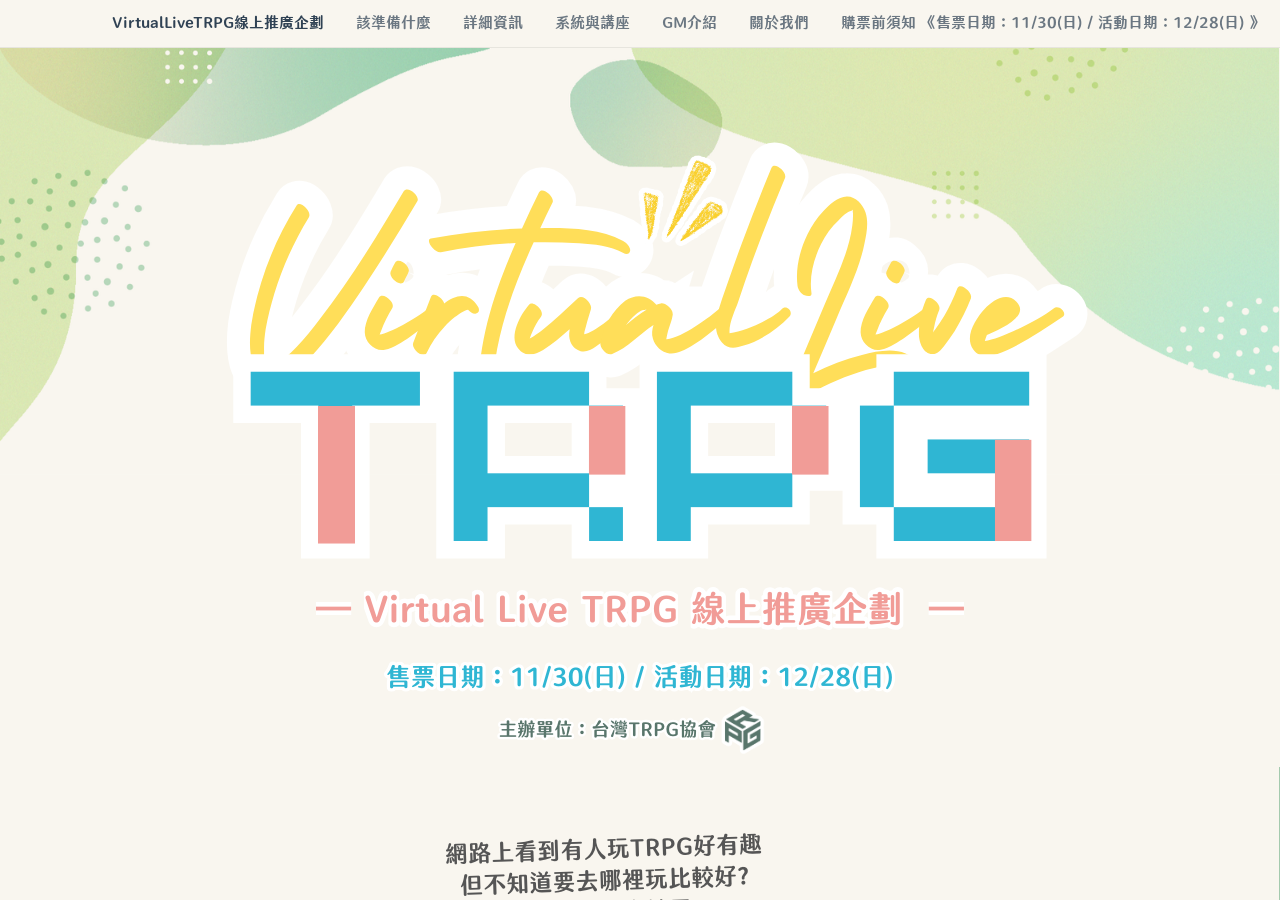
==== commit 21ad389f: "Hide Canva footer and redirect /virtuallivetrpg to root - index.html: inject a CSS rule that hides ." ====
--- a/index.html
+++ b/index.html
@@ -33,4 +33,4 @@
     window.C_CAPTCHA_IMPLEMENTATION = 'RECAPTCHA';
 </script><script nonce="d8ef9fb7-6694-4626-8352-baed836c5362">
     window.C_CAPTCHA_KEY = '6LdpNmIrAAAAAHQVezN3pBAfDjQQ2qUpo881f24o';
-</script></head><body><script nonce="d8ef9fb7-6694-4626-8352-baed836c5362">document.documentElement.classList.replace('adaptive', window.matchMedia('(prefers-color-scheme: dark)').matches ? 'dark' : 'light');</script><div id="root"></div><script nonce="d8ef9fb7-6694-4626-8352-baed836c5362">(function() {window['__canva_public_path__'] = '_assets\/'; window['bootstrap'] = JSON.parse('{"base":{"A?":"B","L":false,"N":false,"E":"09a7531389c6c926eeaff4e31ab71caf6e104972","j":"1343961","K":1779856279,"F":{"A?":"B"},"G":"CLIENT_FULL","I":"A","O":{"A?":"B"},"M":"/_online","U":[],"V":[],"k":true,"a":{"K":"export_website","H":{}},"d":{"A":"wss://www.canva.com/_stream","B":{"F":"export_website"},"C":8388608},"b":{"A?":"H","C":{"a":"WEB"},"D":{"a":"WEB","c":"zh-TW"},"E":{},"P":[],"Q":[],"R":false,"S":false}},"page":{"A":{"B":{"A?":"A","A":"TAGcbLa0hys","B":1},"C":{"A":1366.0,"B":768.0,"C":"D"},"Q":[],"R":[],"P":"zh-TW","D":"VirtualLiveTRPG線上推廣企劃","E":"","F":[],"G":{},"Y":{},"a":[],"b":[],"V":[],"W":[],"A":[{"A?":"j","Z":{"A?":"A","A":"TAGcbLa0hys","B":1},"a":"PBV9QNHgKH0B65nP","B":"VirtualLiveTRPG線上推廣企劃","R":false,"S":false,"U":false,"P":"0","Q":{},"v":"B","t":[{"A?":"i","a":"PB6CMPhLz1CD5WQS","R":false,"S":false,"U":false,"Q":{},"W":[],"X":[],"H":[],"L":{},"C":{"A":1366.0,"B":768.0,"C":"D"},"D":{"C":"#f9f6ef","D":0.0,"F":false,"J":false,"G":false,"H":false},"r":[],"E":[{"A?":"I","A":0.0,"B":0.0,"D":1365.3333333333337,"C":489.48056148521914,"E":0.0,"F":0.0,"BD":[],"BE":[],"BA":[],"BB":[],"Q":false,"S":false,"P":[],"5":{},"T":{},"W":{},"_":"LBdMXkSWP3Kdd4Bw","a":{"B":{"A":{"A?":"d","A":"MAG2VvUFwCo","B":1},"B":{"A":0.0,"B":0.0,"D":1365.3333333333337,"C":768.0000000000002,"E":0.0},"E":0.0,"C":{}},"D":0.0,"F":false,"J":false,"G":false,"H":false},"e":[]},{"A?":"J","A":455.4700734340091,"B":0.0,"D":1366.0,"C":312.52992656599093,"E":0.0,"F":0.0,"BD":[],"BE":[],"BA":[],"BB":[],"Q":true,"R":{"A":true},"S":false,"P":[],"5":{},"T":{},"W":{},"_":"LBmRsGlkLlyy5mtj","a":{"A":0.0,"B":0.0,"D":64.0,"C":64.0},"b":[{"A":"M0 0H64V64H0z","B":{"A":false,"C":"#f9f6ef","D":0.0,"F":false,"J":false,"G":false,"H":false},"D":0.0}],"d":[],"c":{"A":{"A":0.0,"B":0.0,"D":64.0,"C":64.0},"B":379.44444444444446,"C":86.81386849055303,"D":"A","E":"A"},"e":{"A":false,"B":false},"f":[{"A":{"A":[{"A?":"A","A":"\\n"}],"B":[{"A?":"A","A":{"color":{"B":"#000000"},"font-family":{"B":"YAEV8Fc_Dv8,0"},"font-kerning":{"B":"normal"},"font-size":{"B":"18.6667"},"font-style":{"B":"normal"},"font-weight":{"B":"normal"},"leading":{"B":"1400.0"},"text-align":{"B":"center"},"text-transform":{"B":"none"},"tracking":{"B":"0.0"}}},{"A?":"B","A":1},{"A?":"A","A":{"color":{},"font-family":{},"font-kerning":{},"font-size":{},"font-style":{},"font-weight":{},"leading":{},"text-align":{},"text-transform":{},"tracking":{}}}],"E":{}},"B":{"A":[]},"D":{"A":0.0,"B":0.0,"D":64.0,"C":64.0},"E":[4.0],"F":"B"}],"g":[],"h":{"A?":"H","A":312.52992656599093}},{"A?":"H","A":68.27077605657098,"B":230.0319114420306,"D":905.9361771159388,"C":530.764383511434,"E":0.0,"F":0.0,"BD":[],"BE":[],"BA":[],"BB":[],"Q":false,"S":false,"P":[],"5":{},"T":{},"W":{},"_":"LBqdgdHF0yRt2kzY","b":905.9361771159388,"a":530.764383511434,"y":{},"e":{},"c":[{"A?":"K","A":0.0,"B":28.626931003955008,"D":867.4126163170425,"C":329.588537835308,"E":0.0,"F":0.0,"BD":[],"BE":[],"BA":[],"BB":[],"Q":false,"S":false,"P":[],"5":{},"T":{},"W":{},"_":"LB2ynglMVpxxlzq1","a":{"A":[{"A?":"A","A":"VirtualLive\\n"}],"B":[{"A?":"A","A":{"color":{"B":"#ffde59"},"fill-id":{"B":"none"},"font-family":{"B":"YAEEKJVWzzw,0"},"font-kerning":{"B":"normal"},"font-size":{"B":"42.0"},"text-align":{"B":"center"}}},{"A?":"B","A":12},{"A?":"A","A":{"color":{},"fill-id":{},"font-family":{},"font-kerning":{},"font-size":{},"text-align":{}}}],"E":{}},"b":{"A":[12]},"j":{"A":[{"A":"outline","B":{"color":"#ffffff","thickness":"1.42"}}],"B":[]},"d":"A","e":130.53750610351562,"f":49.6,"l":false},{"A?":"I","A":40.986575884697984,"B":453.52418774929373,"D":88.90349141976176,"C":116.0241323585798,"E":41.39588306108465,"F":0.0,"BD":[],"BE":[],"BA":[],"BB":[],"Q":false,"S":false,"P":[],"5":{},"T":{},"W":{},"_":"LBhJHVPGwvsfdRXd","a":{"A":true,"B":{"A":{"A?":"d","A":"MAG2VooEbek","B":1},"I":{"A?":"d","A":"MAG2V5AMrXg","B":1},"B":{"A":0.0,"B":0.0,"D":88.90349141976178,"C":116.0241323585798,"E":0.0},"E":0.0,"C":{}},"D":0.0,"F":false,"J":false,"G":false,"H":false},"e":[]},{"A?":"K","A":221.54019782741517,"B":5.684341886080802E-14,"D":905.9361771159387,"C":309.22418568401883,"E":0.0,"F":0.0,"BD":[],"BE":[],"BA":[],"BB":[],"X":{"A?":"B","A":1,"B":{"C":"C","G":{"A":340136.0544217687}}},"Q":false,"S":false,"P":[],"5":{},"T":{},"W":{},"_":"LB3fD6PTyBwWR7Yj","a":{"A":[{"A?":"A","A":"TRPG\\n"}],"B":[{"A?":"A","A":{"color":{"B":"#2fb6d3"},"decoration":{"B":"none"},"direction":{"B":"ltr"},"fill-id":{"B":"none"},"font-family":{"B":"YAEzwMgCisQ,0"},"font-kerning":{"B":"none"},"font-size":{"B":"231.845"},"font-size-modifier":{"B":"1"},"font-style":{"B":"normal"},"font-weight":{"B":"normal"},"head-indent":{"B":"0.0"},"kerning":{"B":"0.0"},"leading":{"B":"1270.0"},"link":{"B":""},"list-level":{"B":"0.0"},"list-marker":{"B":"none"},"list-number-set":{"B":"none"},"semantics":{"B":"p"},"spacing":{"B":"0.0"},"start-us":{"B":"0"},"strikethrough":{"B":"none"},"style":{"B":"body"},"text-align":{"B":"center"},"text-transform":{"B":"uppercase"},"vertical-align":{"B":"0%"}}},{"A?":"B","A":5},{"A?":"A","A":{"color":{},"decoration":{},"direction":{},"fill-id":{},"font-family":{},"font-kerning":{},"font-size":{},"font-size-modifier":{},"font-style":{},"font-weight":{},"head-indent":{},"kerning":{},"leading":{},"link":{},"list-level":{},"list-marker":{},"list-number-set":{},"semantics":{},"spacing":{},"start-us":{},"strikethrough":{},"style":{},"text-align":{},"text-transform":{},"vertical-align":{}}}],"E":{}},"b":{"A":[5]},"j":{"A":[{"A":"outline","B":{"color":"#ffffff","thickness":"1.15"}}],"B":[]},"d":"A","e":813.7871279589567,"f":277.77085,"l":false,"h":"A"},{"A?":"J","A":313.7065229418343,"B":109.31799476147535,"D":39.53642538327188,"C":146.9855488712077,"E":0.0,"F":0.0,"BD":[],"BE":[],"BA":[],"BB":[],"X":{"A?":"B","A":1,"B":{"C":"C","G":{"A":340136.0544217687}}},"Q":false,"S":false,"P":[],"5":{},"T":{},"W":{},"_":"LBnw9jP9NxS8HmzX","a":{"A":0.0,"B":0.0,"D":64.0,"C":64.0},"b":[{"A":"M0 0H64V64H0z","B":{"A":false,"C":"#f19c97","D":0.0,"F":false,"J":false,"G":false,"H":false},"D":0.0}],"d":[],"c":{"A":{"A":0.0,"B":0.0,"D":64.0,"C":64.0},"B":10.982340384242192,"C":40.82931913089104,"D":"A","E":"A"},"e":{"A":false,"B":false},"f":[{"A":{"A":[{"A?":"A","A":"\\n"}],"B":[{"A?":"A","A":{"color":{"B":"#000000"},"font-family":{"B":"YAEV8Fc_Dv8,0"},"font-kerning":{"B":"normal"},"font-size":{"B":"18.6667"},"font-style":{"B":"normal"},"font-weight":{"B":"normal"},"text-align":{"B":"center"}}},{"A?":"B","A":1},{"A?":"A","A":{"color":{},"font-family":{},"font-kerning":{},"font-size":{},"font-style":{},"font-weight":{},"text-align":{}}}],"E":{}},"B":{"A":[]},"D":{"A":0.0,"B":0.0,"D":64.0,"C":64.0},"E":[4.0],"F":"B"}],"g":[],"h":{"A?":"H","A":146.9855488712077}},{"A?":"J","A":313.70652294183424,"B":398.18221625057555,"D":39.53642538327188,"C":73.49277443560385,"E":0.0,"F":0.0,"BD":[],"BE":[],"BA":[],"BB":[],"X":{"A?":"B","A":1,"B":{"C":"C","G":{"A":340136.0544217687}}},"Q":false,"S":false,"P":[],"5":{},"T":{},"W":{},"_":"LBGdgNxTRNb4mQrW","a":{"A":0.0,"B":0.0,"D":64.0,"C":64.0},"b":[{"A":"M0 0H64V64H0z","B":{"A":false,"C":"#f19c97","D":0.0,"F":false,"J":false,"G":false,"H":false},"D":0.0}],"d":[],"c":{"A":{"A":0.0,"B":0.0,"D":64.0,"C":64.0},"B":10.982340384242192,"C":20.41465956544552,"D":"A","E":"A"},"e":{"A":false,"B":false},"f":[{"A":{"A":[{"A?":"A","A":"\\n"}],"B":[{"A?":"A","A":{"color":{"B":"#000000"},"font-family":{"B":"YAEV8Fc_Dv8,0"},"font-kerning":{"B":"normal"},"font-size":{"B":"18.6667"},"font-style":{"B":"normal"},"font-weight":{"B":"normal"},"text-align":{"B":"center"}}},{"A?":"B","A":1},{"A?":"A","A":{"color":{},"font-family":{},"font-kerning":{},"font-size":{},"font-style":{},"font-weight":{},"text-align":{}}}],"E":{}},"B":{"A":[]},"D":{"A":0.0,"B":0.0,"D":64.0,"C":64.0},"E":[4.0],"F":"B"}],"g":[],"h":{"A?":"H","A":73.49277443560385}},{"A?":"J","A":313.70652294183424,"B":614.942420662245,"D":39.53642538327188,"C":73.49277443560385,"E":0.0,"F":0.0,"BD":[],"BE":[],"BA":[],"BB":[],"X":{"A?":"B","A":1,"B":{"C":"C","G":{"A":340136.0544217687}}},"Q":false,"S":false,"P":[],"5":{},"T":{},"W":{},"_":"LBkvKH8Y8kZK97Hp","a":{"A":0.0,"B":0.0,"D":64.0,"C":64.0},"b":[{"A":"M0 0H64V64H0z","B":{"A":false,"C":"#f19c97","D":0.0,"F":false,"J":false,"G":false,"H":false},"D":0.0}],"d":[],"c":{"A":{"A":0.0,"B":0.0,"D":64.0,"C":64.0},"B":10.982340384242192,"C":20.41465956544552,"D":"A","E":"A"},"e":{"A":false,"B":false},"f":[{"A":{"A":[{"A?":"A","A":"\\n"}],"B":[{"A?":"A","A":{"color":{"B":"#000000"},"font-family":{"B":"YAEV8Fc_Dv8,0"},"font-kerning":{"B":"normal"},"font-size":{"B":"18.6667"},"font-style":{"B":"normal"},"font-weight":{"B":"normal"},"text-align":{"B":"center"}}},{"A?":"B","A":1},{"A?":"A","A":{"color":{},"font-family":{},"font-kerning":{},"font-size":{},"font-style":{},"font-weight":{},"text-align":{}}}],"E":{}},"B":{"A":[]},"D":{"A":0.0,"B":0.0,"D":64.0,"C":64.0},"E":[4.0],"F":"B"}],"g":[],"h":{"A?":"H","A":73.49277443560385}},{"A?":"J","A":349.4529101596362,"B":831.4788460455167,"D":39.53642538327188,"C":108.63916165340578,"E":0.0,"F":0.0,"BD":[],"BE":[],"BA":[],"BB":[],"X":{"A?":"B","A":1,"B":{"C":"C","G":{"A":340136.0544217687}}},"Q":false,"S":false,"P":[],"5":{},"T":{},"W":{},"_":"LBRhxp6qBQCGcm6f","a":{"A":0.0,"B":0.0,"D":64.0,"C":64.0},"b":[{"A":"M0 0H64V64H0z","B":{"A":false,"C":"#f19c97","D":0.0,"F":false,"J":false,"G":false,"H":false},"D":0.0}],"d":[],"c":{"A":{"A":0.0,"B":0.0,"D":64.0,"C":64.0},"B":10.982340384242192,"C":30.177544903723827,"D":"A","E":"A"},"e":{"A":false,"B":false},"f":[{"A":{"A":[{"A?":"A","A":"\\n"}],"B":[{"A?":"A","A":{"color":{"B":"#000000"},"font-family":{"B":"YAEV8Fc_Dv8,0"},"font-kerning":{"B":"normal"},"font-size":{"B":"18.6667"},"font-style":{"B":"normal"},"font-weight":{"B":"normal"},"text-align":{"B":"center"}}},{"A?":"B","A":1},{"A?":"A","A":{"color":{},"font-family":{},"font-kerning":{},"font-size":{},"font-style":{},"font-weight":{},"text-align":{}}}],"E":{}},"B":{"A":[]},"D":{"A":0.0,"B":0.0,"D":64.0,"C":64.0},"E":[4.0],"F":"B"}],"g":[],"h":{"A?":"H","A":108.63916165340578}}],"d":[]},{"A?":"I","A":686.6871528878407,"B":751.360244826333,"D":82.31284711215932,"C":82.31284711215932,"E":0.0,"F":0.0,"BD":[],"BE":[],"BA":[],"BB":[],"Q":false,"S":false,"P":[],"5":{},"T":{},"W":{},"_":"LB0Qx3C3ZsmFpJCB","a":{"B":{"A":{"A?":"d","A":"MAGuWikmqgE","B":1},"I":{"A?":"d","A":"MAG2VoeApek","B":1},"B":{"A":0.0,"B":0.0,"D":82.31284711215932,"C":82.31284711215932,"E":0.0},"E":0.0,"C":{}},"D":0.0,"F":false,"J":false,"G":false,"H":false},"e":[]},{"A?":"K","A":576.6930201376047,"B":336.9938518970812,"D":692.0122962058372,"C":44.68427886080042,"E":0.0,"F":0.0,"BD":[],"BE":[],"BA":[],"BB":[],"X":{"A?":"B","A":25,"B":{"C":"B","D":"C","G":{"A":1600000.0}}},"Q":false,"S":false,"P":[],"5":{},"T":{},"W":{},"_":"LBCXtHp7B3mKzTwl","a":{"A":[{"A?":"A","A":"─ Virtual Live TRPG 線上推廣企劃  ─\\n"}],"B":[{"A?":"A","A":{"color":{"B":"#f19c97"},"fill-id":{"B":"none"},"font-family":{"B":"YAFwguiAdNc,0"},"font-kerning":{"B":"normal"},"font-size":{"B":"42.0"},"font-weight":{"B":"bold"},"text-align":{"B":"center"}}},{"A?":"B","A":30},{"A?":"A","A":{"color":{},"fill-id":{},"font-family":{},"font-kerning":{},"font-size":{},"font-weight":{},"text-align":{}}}],"E":{}},"b":{"A":[30]},"j":{"A":[{"A":"outline","B":{"color":"#ffffff","thickness":"2.1"}}],"B":[]},"d":"A","e":768.140625,"f":49.6,"l":false,"g":false,"h":"B"},{"A?":"K","A":715.1846316746462,"B":532.3269080615078,"D":231.76853916339033,"C":23.317889538548002,"E":0.0,"F":0.0,"BD":[],"BE":[],"BA":[],"BB":[],"Q":false,"S":false,"P":[],"5":{},"T":{},"W":{},"_":"LBDMv752pxCwPcR3","a":{"A":[{"A?":"A","A":"主辦單位：台灣TRPG協會\\n"}],"B":[{"A?":"A","A":{"color":{"B":"#59766c"},"fill-id":{"B":"none"},"font-family":{"B":"YAFwguiAdNc,0"},"font-kerning":{"B":"normal"},"font-size":{"B":"42.0"},"font-weight":{"B":"bold"},"text-align":{"B":"center"}}},{"A?":"B","A":14},{"A?":"A","A":{"color":{},"fill-id":{},"font-family":{},"font-kerning":{},"font-size":{},"font-weight":{},"text-align":{}}}],"E":{}},"b":{"A":[14]},"j":{"A":[{"A":"outline","B":{"color":"#ffffff","thickness":"2.1"}}],"B":[]},"d":"A","e":493.0,"f":49.6,"l":false,"g":false,"h":"B"},{"A?":"K","A":656.6220205672518,"B":411.90885416666686,"D":541.515625,"C":30.7177,"E":0.0,"F":0.0,"BD":[],"BE":[],"BA":[],"BB":[],"Q":false,"S":false,"P":[],"5":{},"T":{},"W":{},"_":"LBGwB0dNNmGx6vs6","a":{"A":[{"A?":"A","A":"售票日期：11/30(日) / 活動日期：12/28(日)\\n"}],"B":[{"A?":"A","A":{"color":{"B":"#2fb6d3"},"font-family":{"B":"YAFwguiAdNc,0"},"font-kerning":{"B":"normal"},"font-size":{"B":"26.4115"},"font-weight":{"B":"bold"},"text-align":{"B":"center"}}},{"A?":"B","A":29},{"A?":"A","A":{"color":{"B":"#59766c"},"fill-id":{"B":"none"}}},{"A?":"B","A":1},{"A?":"A","A":{"color":{},"fill-id":{},"font-family":{},"font-kerning":{},"font-size":{},"font-weight":{},"text-align":{}}}],"E":{}},"b":{"A":[30]},"j":{"A":[{"A":"outline","B":{"color":"#ffffff","thickness":"2.1"}}],"B":[]},"d":"A","l":false,"g":false,"h":"B"}],"I":[]},{"A?":"i","a":"PBF5WCWpBtQK1G4d","R":false,"S":false,"U":false,"Q":{},"W":[],"X":[],"H":[],"L":{},"C":{"A":1366.0,"B":768.0,"C":"D"},"D":{"C":"#9fc7aa","D":0.0,"F":false,"J":false,"G":false,"H":false},"r":[],"E":[{"A?":"J","A":5.684341886080802E-14,"B":0.0,"D":1366.0,"C":768.0000000000001,"E":0.0,"F":0.0,"BD":[],"BE":[],"BA":[],"BB":[],"Q":true,"S":false,"P":[],"5":{},"T":{},"W":{},"_":"LB1L1JGgd1ch7cV4","a":{"A":0.0,"B":0.0,"D":64.0,"C":64.0},"b":[{"A":"M0 0H64V64H0z","B":{"A":false,"C":"#f9f6ef","D":0.0,"F":false,"J":false,"G":false,"H":false},"D":0.0}],"d":[],"c":{"A":{"A":0.0,"B":0.0,"D":64.0,"C":64.0},"B":379.44444444444446,"C":213.33333333333337,"D":"A","E":"A"},"e":{"A":false,"B":false},"f":[{"A":{"A":[{"A?":"A","A":"\\n"}],"B":[{"A?":"A","A":{"color":{"B":"#000000"},"font-family":{"B":"YAEV8Fc_Dv8,0"},"font-kerning":{"B":"normal"},"font-size":{"B":"18.6667"},"font-style":{"B":"normal"},"font-weight":{"B":"normal"},"leading":{"B":"1400.0"},"text-align":{"B":"center"},"text-transform":{"B":"none"},"tracking":{"B":"0.0"}}},{"A?":"B","A":1},{"A?":"A","A":{"color":{},"font-family":{},"font-kerning":{},"font-size":{},"font-style":{},"font-weight":{},"leading":{},"text-align":{},"text-transform":{},"tracking":{}}}],"E":{}},"B":{"A":[]},"D":{"A":0.0,"B":0.0,"D":64.0,"C":64.0},"E":[4.0],"F":"B"}],"g":[],"h":{"A?":"H","A":768.0000000000001}},{"A?":"J","A":424.0,"B":65.41786354677231,"D":1235.1642729064554,"C":315.3948308721561,"E":0.0,"F":0.0,"BD":[],"BE":[],"BA":[],"BB":[],"Q":true,"S":false,"P":[],"5":{},"T":{},"W":{},"_":"LBLpt68Kw2FRcPgZ","a":{"A":0.0,"B":0.0,"D":64.0,"C":64.0},"b":[{"A":"M0 0H64V64H0z","B":{"C":"#fffefa","D":0.0,"F":false,"J":false,"G":false,"H":false},"D":34.0}],"d":[],"c":{"A":{"A":0.0,"B":0.0,"D":64.0,"C":64.0},"B":203.31922187760574,"C":51.916844588009226,"D":"A","E":"A"},"e":{"A":false,"B":false},"f":[{"A":{"A":[{"A?":"A","A":"\\n"}],"B":[{"A?":"A","A":{"color":{"B":"#000000"},"font-family":{"B":"YAFwguiAdNc,0"},"font-kerning":{"B":"normal"},"font-size":{"B":"24.658"},"font-style":{"B":"normal"},"font-weight":{"B":"bold"},"leading":{"B":"1400.0"},"text-align":{"B":"center"},"text-transform":{"B":"none"},"tracking":{"B":"0.0"}}},{"A?":"B","A":1},{"A?":"A","A":{"color":{},"font-family":{},"font-kerning":{},"font-size":{},"font-style":{},"font-weight":{},"leading":{},"text-align":{},"text-transform":{},"tracking":{}}}],"E":{}},"B":{"A":[]},"D":{"A":0.0,"B":0.0,"D":64.0,"C":64.0},"E":[4.0],"F":"B"}],"g":[],"h":{"A?":"H","A":315.3948308721561}},{"A?":"I","A":38.41814243517216,"B":877.7234007126996,"D":164.00670669723968,"C":168.427940125535,"E":0.0,"F":0.0,"BD":[],"BE":[],"BA":[],"BB":[],"Q":false,"S":false,"P":[],"5":{},"T":{},"W":{},"_":"LBBCnLVMbzL9KLgX","a":{"A":false,"B":{"A":{"A?":"d","A":"MAGhkC3mXu8","B":1},"B":{"A":0.0,"B":0.0,"D":164.00670669723968,"C":168.427940125535,"E":0.0},"E":0.0,"C":{}},"D":0.0,"F":false,"J":false,"G":false,"H":false},"e":[]},{"A?":"I","A":187.31499673830197,"B":277.290855914042,"D":158.35948840507777,"C":182.546960697496,"E":0.0,"F":0.0,"BD":[],"BE":[],"BA":[],"BB":[],"Q":false,"S":false,"P":[],"5":{},"T":{},"W":{},"_":"LBDxZWzGsHXjdS1L","a":{"A":false,"B":{"A":{"A?":"d","A":"MAGAwTDUqSw","B":1},"B":{"A":0.0,"B":0.0,"D":158.35948840507777,"C":182.546960697496,"E":0.0},"E":0.0,"C":{}},"D":0.0,"F":false,"J":false,"G":true,"H":false},"e":[]},{"A?":"I","A":43.76459769907025,"B":445.7194673043899,"D":432.00393340830965,"C":163.08148486163688,"E":0.0,"F":0.0,"BD":[],"BE":[],"BA":[],"BB":[],"Q":false,"S":false,"P":[],"5":{},"T":{},"W":{},"_":"LBZCrYcZ5rjXppzh","a":{"A":false,"B":{"A":{"A?":"d","A":"MAFHOSQfPUI","B":1},"B":{"A":-1.4210854715202004E-14,"B":0.0,"D":432.00393340830965,"C":163.0814848616369,"E":0.0},"E":0.0,"C":{"#000000":"#555555"}},"D":0.0,"F":false,"J":false,"G":true,"H":false},"e":[]},{"A?":"I","A":220.9185151383631,"B":435.65034431911977,"D":432.00393340830965,"C":163.08148486163688,"E":0.0,"F":0.0,"BD":[],"BE":[],"BA":[],"BB":[],"Q":false,"S":false,"P":[],"5":{},"T":{},"W":{},"_":"LB6n9WY4fftsXd1x","a":{"A":false,"B":{"A":{"A?":"d","A":"MAFHOSQfPUI","B":1},"B":{"A":-1.4210854715202004E-14,"B":0.0,"D":432.00393340830965,"C":163.0814848616369,"E":0.0},"E":0.0,"C":{"#000000":"#555555"}},"D":0.0,"F":false,"J":false,"G":false,"H":false},"e":[]},{"A?":"K","A":73.40942808896423,"B":474.24167836051436,"D":342.05597689556527,"C":96.4018144513099,"E":-1.927748540905075,"F":0.0,"BD":[],"BE":[],"BA":[],"BB":[],"Q":false,"S":false,"P":[],"5":{},"T":{},"W":{},"_":"LBXYkYLwmN88BhCy","a":{"A":[{"A?":"A","A":"網路上看到有人玩TRPG好有趣\\n但不知道要去哪裡玩比較好?\\n玩不好會不會被罵?\\n"}],"B":[{"A?":"A","A":{"color":{"B":"#555555"},"fill-id":{"B":"none"},"font-family":{"B":"YAFwguiAdNc,0"},"font-kerning":{"B":"normal"},"font-size":{"B":"29.9302"},"font-weight":{"B":"bold"},"text-align":{"B":"center"}}},{"A?":"B","A":40},{"A?":"A","A":{"color":{},"fill-id":{},"font-family":{},"font-kerning":{},"font-size":{},"font-weight":{},"text-align":{}}}],"E":{}},"b":{"A":[16,14,10]},"d":"A","e":415.1926457611891,"f":117.01396,"l":false,"g":false,"h":"A"},{"A?":"K","A":250.80231506860238,"B":495.5105232858989,"D":342.05597689556527,"C":96.4018144513099,"E":1.2549851784007229,"F":0.0,"BD":[],"BE":[],"BA":[],"BB":[],"Q":false,"S":false,"P":[],"5":{},"T":{},"W":{},"_":"LBdTJNqHCfgrHxpz","a":{"A":[{"A?":"A","A":"來VLTRPG線上推廣會吧!\\n我們有專為新手們設置的\\n快速TRPG體驗團務！\\n"}],"B":[{"A?":"A","A":{"color":{"B":"#555555"},"font-family":{"B":"YAFwguiAdNc,0"},"font-size":{"B":"29.9302"},"text-align":{"B":"center"}}},{"A?":"B","A":38},{"A?":"A","A":{"fill-id":{"B":"none"},"font-kerning":{"B":"normal"},"font-weight":{"B":"bold"}}},{"A?":"B","A":1},{"A?":"A","A":{"color":{},"fill-id":{},"font-family":{},"font-kerning":{},"font-size":{},"font-weight":{},"text-align":{}}}],"E":{}},"b":{"A":[15,12,12]},"d":"A","e":415.1926457611891,"f":117.01396,"l":false,"g":false,"h":"A"},{"A?":"H","A":441.4531720580274,"B":180.56737283997208,"D":178.59023008049763,"C":256.2338442363265,"E":0.0,"F":0.0,"BD":[],"BE":[],"BA":[],"BB":[],"X":{"A?":"B","A":6},"Q":false,"S":false,"P":[],"5":{},"T":{},"W":{},"_":"LBRck1zn1zlS2mTQ","b":178.59023008049763,"a":256.2338442363265,"y":{},"e":{},"c":[{"A?":"J","A":2.1316282072803006E-14,"B":-4.263256414560601E-14,"D":178.5902300804976,"C":77.97515000033225,"E":0.0,"F":0.0,"BD":[],"BE":[],"BA":[],"BB":[],"Q":false,"S":false,"P":[],"5":{},"T":{},"W":{},"_":"LBV4TBG03WW7kn7f","a":{"A":0.0,"B":0.0,"D":64.0,"C":64.0},"b":[{"A":"M0 0H64V64H0z","B":{"C":"#d7d98a","D":0.0,"F":false,"J":false,"G":false,"H":false},"D":60.0}],"d":[],"c":{"A":{"A":0.0,"B":0.0,"D":64.0,"C":64.0},"B":29.397568737530463,"C":12.835415637914807,"D":"A","E":"A"},"e":{"A":false,"B":false},"f":[{"A":{"A":[{"A?":"A","A":"\\n"}],"B":[{"A?":"A","A":{"color":{"B":"#000000"},"font-family":{"B":"YAFwguiAdNc,0"},"font-kerning":{"B":"normal"},"font-size":{"B":"24.658"},"font-style":{"B":"normal"},"font-weight":{"B":"bold"},"leading":{"B":"1400.0"},"text-align":{"B":"center"},"text-transform":{"B":"none"},"tracking":{"B":"0.0"}}},{"A?":"B","A":1},{"A?":"A","A":{"color":{},"font-family":{},"font-kerning":{},"font-size":{},"font-style":{},"font-weight":{},"leading":{},"text-align":{},"text-transform":{},"tracking":{}}}],"E":{}},"B":{"A":[0]},"D":{"A":0.0,"B":0.0,"D":64.0,"C":64.0},"E":[4.0],"F":"B"}],"g":[],"h":{"A?":"H","A":77.97515000033225}},{"A?":"K","A":22.469953480852514,"B":33.79026643023031,"D":111.0096972200369,"C":33.03524303862715,"E":0.0,"F":0.0,"BD":[],"BE":[],"BA":[],"BB":[],"Q":false,"S":false,"P":[],"5":{},"T":{},"W":{},"_":"LBmCgsXpDwXWL0MX","a":{"A":[{"A?":"A","A":"體驗時間\\n"}],"B":[{"A?":"A","A":{"color":{"B":"#ffffff"},"decoration":{"B":"none"},"direction":{"B":"ltr"},"fill-id":{"B":"none"},"font-family":{"B":"YAFwguiAdNc,0"},"font-feature-calt":{"B":"off"},"font-feature-clig":{"B":"off"},"font-feature-liga":{"B":"off"},"font-kerning":{"B":"normal"},"font-size":{"B":"51.791"},"font-size-modifier":{"B":"1"},"font-style":{"B":"normal"},"font-weight":{"B":"bold"},"head-indent":{"B":"0.0"},"kerning":{"B":"0.0"},"leading":{"B":"1400.0"},"link":{"B":""},"list-level":{"B":"0.0"},"list-marker":{"B":"none"},"list-number-set":{"B":"none"},"semantics":{"B":"p"},"spacing":{"B":"0.0"},"start-us":{"B":"0"},"strikethrough":{"B":"none"},"style":{"B":"body"},"text-align":{"B":"center"},"text-transform":{"B":"none"},"tracking":{"B":"0.0"},"vertical-align":{"B":"0%"}}},{"A?":"B","A":5},{"A?":"A","A":{"color":{},"decoration":{},"direction":{},"fill-id":{},"font-family":{},"font-feature-calt":{},"font-feature-clig":{},"font-feature-liga":{},"font-kerning":{},"font-size":{},"font-size-modifier":{},"font-style":{},"font-weight":{},"head-indent":{},"kerning":{},"leading":{},"link":{},"list-level":{},"list-marker":{},"list-number-set":{},"semantics":{},"spacing":{},"start-us":{},"strikethrough":{},"style":{},"text-align":{},"text-transform":{},"tracking":{},"vertical-align":{}}}],"E":{}},"b":{"A":[5]},"d":"A","e":207.1374969482422,"f":61.6418,"l":false},{"A?":"K","A":86.7333030973074,"B":-2.842170943040401E-14,"D":148.74141625664424,"C":136.7800555518805,"E":0.0,"F":0.0,"BD":[],"BE":[],"BA":[],"BB":[],"Q":false,"S":false,"P":[],"5":{},"T":{},"W":{},"_":"LBgqmYNv1dCYygQ5","a":{"A":[{"A?":"A","A":"90\\n"}],"B":[{"A?":"A","A":{"color":{"B":"#555555"},"font-family":{"B":"YAFwguiAdNc,0"},"font-size":{"B":"42.0"},"text-align":{"B":"center"}}},{"A?":"B","A":2},{"A?":"A","A":{"fill-id":{"B":"none"},"font-kerning":{"B":"normal"},"font-weight":{"B":"bold"}}},{"A?":"B","A":1},{"A?":"A","A":{"color":{},"fill-id":{},"font-family":{},"font-kerning":{},"font-size":{},"font-weight":{},"text-align":{}}}],"E":{}},"b":{"A":[3]},"d":"A","e":53.9375,"f":49.6,"l":false},{"A?":"K","A":187.3098371927945,"B":141.19840489830656,"D":37.39182518219102,"C":16.91375924841013,"E":0.0,"F":0.0,"BD":[],"BE":[],"BA":[],"BB":[],"Q":false,"S":false,"P":[],"5":{},"T":{},"W":{},"_":"LBP1q60YC5jCYPrF","a":{"A":[{"A?":"A","A":"~120\\n"}],"B":[{"A?":"A","A":{"color":{"B":"#555555"},"fill-id":{"B":"none"},"font-family":{"B":"YAFwguiAdNc,0"},"font-kerning":{"B":"normal"},"font-size":{"B":"24.658"},"font-style":{"B":"normal"},"font-weight":{"B":"bold"},"leading":{"B":"1400.0"},"spacing":{"B":"0.0"},"text-align":{"B":"center"},"text-transform":{"B":"none"},"tracking":{"B":"0.0"}}},{"A?":"B","A":5},{"A?":"A","A":{"color":{},"fill-id":{},"font-family":{},"font-kerning":{},"font-size":{},"font-style":{},"font-weight":{},"leading":{},"spacing":{},"text-align":{},"text-transform":{},"tracking":{}}}],"E":{}},"b":{"A":[5]},"d":"A","e":64.26250457763672,"f":29.0684,"l":false},{"A?":"K","A":223.51335864918792,"B":61.5411116290571,"D":55.508006822383436,"C":32.72048558713857,"E":0.0,"F":0.0,"BD":[],"BE":[],"BA":[],"BB":[],"Q":false,"S":false,"P":[],"5":{},"T":{},"W":{},"_":"LBj0rqQHKM0jYR1Z","a":{"A":[{"A?":"A","A":"分鐘\\n"}],"B":[{"A?":"A","A":{"color":{"B":"#555555"},"font-family":{"B":"YAFwguiAdNc,0"},"font-kerning":{"B":"normal"},"font-size":{"B":"24.658"},"font-weight":{"B":"bold"},"text-align":{"B":"center"}}},{"A?":"B","A":2},{"A?":"A","A":{"fill-id":{"B":"none"},"font-style":{"B":"normal"},"leading":{"B":"1400.0"},"spacing":{"B":"0.0"},"text-transform":{"B":"none"},"tracking":{"B":"0.0"}}},{"A?":"B","A":1},{"A?":"A","A":{"color":{},"fill-id":{},"font-family":{},"font-kerning":{},"font-size":{},"font-style":{},"font-weight":{},"leading":{},"spacing":{},"text-align":{},"text-transform":{},"tracking":{}}}],"E":{}},"b":{"A":[3]},"d":"A","e":49.3125,"f":29.0684,"l":false}],"d":[]},{"A?":"H","A":441.9767634934374,"B":431.1576029204696,"D":201.3363882278269,"C":273.91587601281344,"E":0.0,"F":0.0,"BD":[],"BE":[],"BA":[],"BB":[],"X":{"A?":"B","A":6},"Q":false,"S":false,"P":[],"5":{},"T":{},"W":{},"_":"LB5P9B2TTJsJ2ty4","b":201.3363882278269,"a":273.91587601281344,"y":{},"e":{},"c":[{"A?":"J","A":-3.552713678800501E-14,"B":11.373079073664641,"D":178.5902300804976,"C":77.97515000033225,"E":0.0,"F":0.0,"BD":[],"BE":[],"BA":[],"BB":[],"Q":false,"S":false,"P":[],"5":{},"T":{},"W":{},"_":"LBLZjQwXd0k9TKLf","a":{"A":0.0,"B":0.0,"D":64.0,"C":64.0},"b":[{"A":"M0 0H64V64H0z","B":{"C":"#d7d98a","D":0.0,"F":false,"J":false,"G":false,"H":false},"D":60.0}],"d":[],"c":{"A":{"A":0.0,"B":0.0,"D":64.0,"C":64.0},"B":29.397568737530463,"C":12.835415637914807,"D":"A","E":"A"},"e":{"A":false,"B":false},"f":[{"A":{"A":[{"A?":"A","A":"\\n"}],"B":[{"A?":"A","A":{"color":{"B":"#000000"},"font-family":{"B":"YAFwguiAdNc,0"},"font-kerning":{"B":"normal"},"font-size":{"B":"24.658"},"font-style":{"B":"normal"},"font-weight":{"B":"bold"},"leading":{"B":"1400.0"},"text-align":{"B":"center"},"text-transform":{"B":"none"},"tracking":{"B":"0.0"}}},{"A?":"B","A":1},{"A?":"A","A":{"color":{},"font-family":{},"font-kerning":{},"font-size":{},"font-style":{},"font-weight":{},"leading":{},"text-align":{},"text-transform":{},"tracking":{}}}],"E":{}},"B":{"A":[0]},"D":{"A":0.0,"B":0.0,"D":64.0,"C":64.0},"E":[4.0],"F":"B"}],"g":[],"h":{"A?":"H","A":77.97515000033225}},{"A?":"K","A":21.946362045442545,"B":45.163345503895115,"D":111.00969722003688,"C":33.03524303862715,"E":0.0,"F":0.0,"BD":[],"BE":[],"BA":[],"BB":[],"Q":false,"S":false,"P":[],"5":{},"T":{},"W":{},"_":"LBlV7xWZZxZ3S91d","a":{"A":[{"A?":"A","A":"遊戲體驗\\n"}],"B":[{"A?":"A","A":{"color":{"B":"#ffffff"},"font-family":{"B":"YAFwguiAdNc,0"},"font-kerning":{"B":"normal"},"font-size":{"B":"51.791"},"font-weight":{"B":"bold"},"text-align":{"B":"center"}}},{"A?":"B","A":4},{"A?":"A","A":{"decoration":{"B":"none"},"direction":{"B":"ltr"},"fill-id":{"B":"none"},"font-feature-calt":{"B":"off"},"font-feature-clig":{"B":"off"},"font-feature-liga":{"B":"off"},"font-size-modifier":{"B":"1"},"font-style":{"B":"normal"},"head-indent":{"B":"0.0"},"kerning":{"B":"0.0"},"leading":{"B":"1400.0"},"link":{"B":""},"list-level":{"B":"0.0"},"list-marker":{"B":"none"},"list-number-set":{"B":"none"},"semantics":{"B":"p"},"spacing":{"B":"0.0"},"start-us":{"B":"0"},"strikethrough":{"B":"none"},"style":{"B":"body"},"text-transform":{"B":"none"},"tracking":{"B":"0.0"},"vertical-align":{"B":"0%"}}},{"A?":"B","A":1},{"A?":"A","A":{"color":{},"decoration":{},"direction":{},"fill-id":{},"font-family":{},"font-feature-calt":{},"font-feature-clig":{},"font-feature-liga":{},"font-kerning":{},"font-size":{},"font-size-modifier":{},"font-style":{},"font-weight":{},"head-indent":{},"kerning":{},"leading":{},"link":{},"list-level":{},"list-marker":{},"list-number-set":{},"semantics":{},"spacing":{},"start-us":{},"strikethrough":{},"style":{},"text-align":{},"text-transform":{},"tracking":{},"vertical-align":{}}}],"E":{}},"b":{"A":[5]},"d":"A","e":207.1374969482422,"f":61.6418,"l":false},{"A?":"I","A":98.5015477693192,"B":1.4210854715202004E-14,"D":201.33638822782686,"C":175.41432824349417,"E":0.0,"F":0.0,"BD":[],"BE":[],"BA":[],"BB":[],"Q":false,"S":false,"P":[],"5":{},"T":{},"W":{},"_":"LBrVWKGPWP7QxQyX","a":{"A":false,"B":{"A":{"A?":"d","A":"MAFbKs0aPOc","B":1},"B":{"A":0.0,"B":-2.842170943040401E-14,"D":201.33638822782692,"C":175.41432824349417,"E":0.0},"E":0.0,"C":{"#4668f0":"#f88f8f","#e16151":"#d4eb86"}},"D":0.0,"F":false,"J":false,"G":false,"H":false},"e":[]},{"A?":"K","A":132.62477277118947,"B":10.63786602539981,"D":80.77480502041833,"C":38.85880089562756,"E":0.0,"F":0.0,"BD":[],"BE":[],"BA":[],"BB":[],"Q":false,"S":false,"P":[],"5":{},"T":{},"W":{},"_":"LBDzfNHvbYyYtYDb","a":{"A":[{"A?":"A","A":"龍與地下城\\nDnD5e\\n"}],"B":[{"A?":"A","A":{"color":{"B":"#555555"},"font-family":{"B":"YAFwguiAdNc,0"},"font-kerning":{"B":"normal"},"font-size":{"B":"51.791"},"font-weight":{"B":"bold"},"text-align":{"B":"center"}}},{"A?":"B","A":11},{"A?":"A","A":{"decoration":{"B":"none"},"direction":{"B":"ltr"},"fill-id":{"B":"none"},"font-feature-calt":{"B":"off"},"font-feature-clig":{"B":"off"},"font-feature-liga":{"B":"off"},"font-size-modifier":{"B":"1"},"font-style":{"B":"normal"},"head-indent":{"B":"0.0"},"kerning":{"B":"0.0"},"leading":{"B":"1400.0"},"link":{"B":""},"list-level":{"B":"0.0"},"list-marker":{"B":"none"},"list-number-set":{"B":"none"},"semantics":{"B":"p"},"spacing":{"B":"0.0"},"start-us":{"B":"0"},"strikethrough":{"B":"none"},"style":{"B":"body"},"text-transform":{"B":"none"},"tracking":{"B":"0.0"},"vertical-align":{"B":"0%"}}},{"A?":"B","A":1},{"A?":"A","A":{"color":{},"decoration":{},"direction":{},"fill-id":{},"font-family":{},"font-feature-calt":{},"font-feature-clig":{},"font-feature-liga":{},"font-kerning":{},"font-size":{},"font-size-modifier":{},"font-style":{},"font-weight":{},"head-indent":{},"kerning":{},"leading":{},"link":{},"list-level":{},"list-marker":{},"list-number-set":{},"semantics":{},"spacing":{},"start-us":{},"strikethrough":{},"style":{},"text-align":{},"text-transform":{},"tracking":{},"vertical-align":{}}}],"E":{}},"b":{"A":[6,6]},"d":"A","e":277.797824142134,"f":133.6418,"l":false,"h":"A"},{"A?":"K","A":201.33156145694036,"B":53.97995092428375,"D":93.37648637925939,"C":38.85880089562756,"E":0.0,"F":0.0,"BD":[],"BE":[],"BA":[],"BB":[],"Q":false,"S":false,"P":[],"5":{},"T":{},"W":{},"_":"LBlC2d1PzlVvkB5y","a":{"A":[{"A?":"A","A":"克蘇魯的呼喚\\nCoC7e\\n"}],"B":[{"A?":"A","A":{"color":{"B":"#555555"},"font-family":{"B":"YAFwguiAdNc,0"},"font-kerning":{"B":"normal"},"font-size":{"B":"51.791"},"font-weight":{"B":"bold"},"text-align":{"B":"center"}}},{"A?":"B","A":12},{"A?":"A","A":{"decoration":{"B":"none"},"direction":{"B":"ltr"},"fill-id":{"B":"none"},"font-feature-calt":{"B":"off"},"font-feature-clig":{"B":"off"},"font-feature-liga":{"B":"off"},"font-size-modifier":{"B":"1"},"font-style":{"B":"normal"},"head-indent":{"B":"0.0"},"kerning":{"B":"0.0"},"leading":{"B":"1400.0"},"link":{"B":""},"list-level":{"B":"0.0"},"list-marker":{"B":"none"},"list-number-set":{"B":"none"},"semantics":{"B":"p"},"spacing":{"B":"0.0"},"start-us":{"B":"0"},"strikethrough":{"B":"none"},"style":{"B":"body"},"text-transform":{"B":"none"},"tracking":{"B":"0.0"},"vertical-align":{"B":"0%"}}},{"A?":"B","A":1},{"A?":"A","A":{"color":{},"decoration":{},"direction":{},"fill-id":{},"font-family":{},"font-feature-calt":{},"font-feature-clig":{},"font-feature-liga":{},"font-kerning":{},"font-size":{},"font-size-modifier":{},"font-style":{},"font-weight":{},"head-indent":{},"kerning":{},"leading":{},"link":{},"list-level":{},"list-marker":{},"list-number-set":{},"semantics":{},"spacing":{},"start-us":{},"strikethrough":{},"style":{},"text-align":{},"text-transform":{},"tracking":{},"vertical-align":{}}}],"E":{}},"b":{"A":[7,6]},"d":"A","e":321.1370765381456,"f":133.6418,"l":false,"h":"A"},{"A?":"K","A":140.4241474367982,"B":103.66819411391344,"D":93.37648637925939,"C":17.923482271625307,"E":0.0,"F":0.0,"BD":[],"BE":[],"BA":[],"BB":[],"Q":false,"S":false,"P":[],"5":{},"T":{},"W":{},"_":"LBBvyjbj7qMNXzf4","a":{"A":[{"A?":"A","A":"其它系統\\n"}],"B":[{"A?":"A","A":{"color":{"B":"#555555"},"font-family":{"B":"YAFwguiAdNc,0"},"font-kerning":{"B":"normal"},"font-size":{"B":"51.791"},"font-weight":{"B":"bold"},"text-align":{"B":"center"}}},{"A?":"B","A":4},{"A?":"A","A":{"decoration":{"B":"none"},"direction":{"B":"ltr"},"fill-id":{"B":"none"},"font-feature-calt":{"B":"off"},"font-feature-clig":{"B":"off"},"font-feature-liga":{"B":"off"},"font-size-modifier":{"B":"1"},"font-style":{"B":"normal"},"head-indent":{"B":"0.0"},"kerning":{"B":"0.0"},"leading":{"B":"1400.0"},"link":{"B":""},"list-level":{"B":"0.0"},"list-marker":{"B":"none"},"list-number-set":{"B":"none"},"semantics":{"B":"p"},"spacing":{"B":"0.0"},"start-us":{"B":"0"},"strikethrough":{"B":"none"},"style":{"B":"body"},"text-transform":{"B":"none"},"tracking":{"B":"0.0"},"vertical-align":{"B":"0%"}}},{"A?":"B","A":1},{"A?":"A","A":{"color":{},"decoration":{},"direction":{},"fill-id":{},"font-family":{},"font-feature-calt":{},"font-feature-clig":{},"font-feature-liga":{},"font-kerning":{},"font-size":{},"font-size-modifier":{},"font-style":{},"font-weight":{},"head-indent":{},"kerning":{},"leading":{},"link":{},"list-level":{},"list-marker":{},"list-number-set":{},"semantics":{},"spacing":{},"start-us":{},"strikethrough":{},"style":{},"text-align":{},"text-transform":{},"tracking":{},"vertical-align":{}}}],"E":{}},"b":{"A":[5]},"d":"A","e":321.1370765381456,"f":61.6418,"l":false,"h":"A"}],"d":[]},{"A?":"H","A":441.9767634934374,"B":638.010389177975,"D":359.6238237282132,"C":261.47569113935134,"E":0.0,"F":0.0,"BD":[],"BE":[],"BA":[],"BB":[],"X":{"A?":"B","A":6},"Q":false,"S":false,"P":[],"5":{},"T":{},"W":{},"_":"LBr0WCc6kb8CVXbL","b":359.6238237282132,"a":261.47569113935134,"y":{},"e":{},"c":[{"A?":"J","A":0.0,"B":82.98814373025697,"D":190.56396437553192,"C":77.97515000033218,"E":0.0,"F":0.0,"BD":[],"BE":[],"BA":[],"BB":[],"Q":false,"S":false,"P":[],"5":{},"T":{},"W":{},"_":"LBjKD3q1BqpVdKcP","a":{"A":0.0,"B":0.0,"D":64.0,"C":64.0},"b":[{"A":"M0 0H64V64H0z","B":{"C":"#d7d98a","D":0.0,"F":false,"J":false,"G":false,"H":false},"D":60.0}],"d":[],"c":{"A":{"A":0.0,"B":0.0,"D":64.0,"C":64.0},"B":31.36855380667194,"C":12.835415637914764,"D":"A","E":"A"},"e":{"A":false,"B":false},"f":[{"A":{"A":[{"A?":"A","A":"\\n"}],"B":[{"A?":"A","A":{"color":{"B":"#000000"},"font-family":{"B":"YAFwguiAdNc,0"},"font-kerning":{"B":"normal"},"font-size":{"B":"24.658"},"font-style":{"B":"normal"},"font-weight":{"B":"bold"},"leading":{"B":"1400.0"},"text-align":{"B":"center"},"text-transform":{"B":"none"},"tracking":{"B":"0.0"}}},{"A?":"B","A":1},{"A?":"A","A":{"color":{},"font-family":{},"font-kerning":{},"font-size":{},"font-style":{},"font-weight":{},"leading":{},"text-align":{},"text-transform":{},"tracking":{}}}],"E":{}},"B":{"A":[0]},"D":{"A":0.0,"B":0.0,"D":64.0,"C":64.0},"E":[4.0],"F":"B"}],"g":[],"h":{"A?":"H","A":77.97515000033218}},{"A?":"K","A":22.99354491626237,"B":99.10428702927852,"D":158.3316777774888,"C":33.03524303862715,"E":0.0,"F":0.0,"BD":[],"BE":[],"BA":[],"BB":[],"Q":false,"S":false,"P":[],"5":{},"T":{},"W":{},"_":"LBzxMHk7X8MX4Nfj","a":{"A":[{"A?":"A","A":"新手友善GM\\n"}],"B":[{"A?":"A","A":{"color":{"B":"#ffffff"},"fill-id":{"B":"none"},"font-family":{"B":"YAFwguiAdNc,0"},"font-kerning":{"B":"normal"},"font-size":{"B":"51.791"},"font-weight":{"B":"bold"},"text-align":{"B":"center"}}},{"A?":"B","A":6},{"A?":"A","A":{"decoration":{"B":"none"},"direction":{"B":"ltr"},"font-feature-calt":{"B":"off"},"font-feature-clig":{"B":"off"},"font-feature-liga":{"B":"off"},"font-size-modifier":{"B":"1"},"font-style":{"B":"normal"},"head-indent":{"B":"0.0"},"kerning":{"B":"0.0"},"leading":{"B":"1400.0"},"link":{"B":""},"list-level":{"B":"0.0"},"list-marker":{"B":"none"},"list-number-set":{"B":"none"},"semantics":{"B":"p"},"spacing":{"B":"0.0"},"start-us":{"B":"0"},"strikethrough":{"B":"none"},"style":{"B":"body"},"text-transform":{"B":"none"},"tracking":{"B":"0.0"},"vertical-align":{"B":"0%"}}},{"A?":"B","A":1},{"A?":"A","A":{"color":{},"decoration":{},"direction":{},"fill-id":{},"font-family":{},"font-feature-calt":{},"font-feature-clig":{},"font-feature-liga":{},"font-kerning":{},"font-size":{},"font-size-modifier":{},"font-style":{},"font-weight":{},"head-indent":{},"kerning":{},"leading":{},"link":{},"list-level":{},"list-marker":{},"list-number-set":{},"semantics":{},"spacing":{},"start-us":{},"strikethrough":{},"style":{},"text-align":{},"text-transform":{},"tracking":{},"vertical-align":{}}}],"E":{}},"b":{"A":[7]},"d":"A","e":295.4375,"f":61.6418,"l":false},{"A?":"I","A":91.97515000033218,"B":2.842170943040401E-14,"D":197.9568363667376,"C":169.5005411390191,"E":0.0,"F":0.0,"BD":[],"BE":[],"BA":[],"BB":[],"Q":false,"S":false,"P":[],"5":{},"T":{},"W":{},"_":"LB5SbZjX1JrlHkvn","a":{"A":false,"B":{"A":{"A?":"d","A":"MAGAwWkgecg","B":1},"B":{"A":0.0,"B":0.0,"D":197.9568363667376,"C":169.5005411390191,"E":0.0},"E":0.0,"C":{}},"D":0.0,"F":false,"J":false,"G":false,"H":false},"e":[]},{"A?":"I","A":96.87649991253187,"B":156.10086703353684,"D":203.52295669467634,"C":164.59919122681947,"E":0.0,"F":0.0,"BD":[],"BE":[],"BA":[],"BB":[],"Q":false,"S":false,"P":[],"5":{},"T":{},"W":{},"_":"LBQtvtxmXRL50Q52","a":{"A":false,"B":{"A":{"A?":"d","A":"MAGAwaJlxOQ","B":1},"B":{"A":0.0,"B":0.0,"D":203.52295669467634,"C":164.59919122681947,"E":0.0},"E":0.0,"C":{}},"D":0.0,"F":false,"J":false,"G":false,"H":false},"e":[]}],"d":[]},{"A?":"H","A":471.60878150766035,"B":1022.8261071418557,"D":258.9040960145319,"C":244.8443104095603,"E":0.0,"F":0.0,"BD":[],"BE":[],"BA":[],"BB":[],"X":{"A?":"B","A":6},"Q":false,"S":false,"P":[],"5":{},"T":{},"W":{},"_":"LBrn2Sh1Z3jyktKZ","b":258.9040960145319,"a":244.8443104095603,"y":{},"e":{},"c":[{"A?":"J","A":5.684341886080802E-14,"B":-1.1368683772161603E-13,"D":207.02542083037815,"C":207.02542083037815,"E":0.0,"F":0.0,"BD":[],"BE":[],"BA":[],"BB":[],"Q":false,"S":false,"P":[],"5":{},"T":{},"W":{},"_":"LBCHRD91BHvsvs7w","a":{"A":0.0,"B":0.0,"D":64.0,"C":64.0},"b":[{"A":"M32 0A32 32 0 1 0 32 64A32 32 0 1 0 32 0Z","B":{"A":false,"C":"#9fc7aa","D":0.0,"F":false,"J":false,"G":false,"H":false},"D":0.0}],"d":[],"c":{"A":{"A":0.0,"B":0.0,"D":64.0,"C":64.0},"B":64.0,"C":64.0,"D":"A","E":"A"},"e":{"A":false,"B":false},"f":[{"A":{"A":[{"A?":"A","A":"\\n"}],"B":[{"A?":"A","A":{"color":{"B":"#000000"},"font-family":{"B":"YAFwguiAdNc,0"},"font-kerning":{"B":"normal"},"font-size":{"B":"24.658"},"font-style":{"B":"normal"},"font-weight":{"B":"bold"},"leading":{"B":"1400.0"},"text-align":{"B":"center"},"text-transform":{"B":"none"},"tracking":{"B":"0.0"}}},{"A?":"B","A":1},{"A?":"A","A":{"color":{},"font-family":{},"font-kerning":{},"font-size":{},"font-style":{},"font-weight":{},"leading":{},"text-align":{},"text-transform":{},"tracking":{}}}],"E":{}},"B":{"A":[0]},"D":{"A":6.0,"B":6.0,"D":52.0,"C":52.0},"E":[4.0],"F":"B"}],"g":[],"h":{"A?":"H","A":207.02542083037815}},{"A?":"I","A":115.16842846790348,"B":119.96565107704235,"D":138.93844493748955,"C":129.67588194165694,"E":0.0,"F":0.0,"BD":[],"BE":[],"BA":[],"BB":[],"Q":false,"S":false,"P":[],"5":{},"T":{},"W":{},"_":"LBT5S6tL8FVJVq15","a":{"A":false,"B":{"A":{"A?":"d","A":"MAAuDgdpTj0","B":1},"B":{"A":1.4210854715202004E-14,"B":0.0,"D":138.93844493748955,"C":129.6758819416569,"E":0.0},"E":0.0,"C":{"#77b800":"#d7d98a"}},"D":0.0,"F":false,"J":false,"G":false,"H":false},"e":[]},{"A?":"K","A":67.70186985635081,"B":48.00786180517028,"D":111.00969722003691,"C":70.4488,"E":0.0,"F":0.0,"BD":[],"BE":[],"BA":[],"BB":[],"Q":false,"S":false,"P":[],"5":{},"T":{},"W":{},"_":"LBXWDGKYGR3gkmVh","a":{"A":[{"A?":"A","A":"詳細資訊\\n由此去\\n"}],"B":[{"A?":"A","A":{"color":{"B":"#ffffff"},"decoration":{"B":"underline"},"fill-id":{"B":"none"},"font-family":{"B":"YAFwguiAdNc,0"},"font-kerning":{"B":"normal"},"font-size":{"B":"27.756"},"font-weight":{"B":"bold"},"link":{"B":"#page-1"},"text-align":{"B":"center"}}},{"A?":"B","A":8},{"A?":"A","A":{"direction":{"B":"ltr"},"font-feature-calt":{"B":"off"},"font-feature-clig":{"B":"off"},"font-feature-liga":{"B":"off"},"font-size-modifier":{"B":"1"},"font-style":{"B":"normal"},"head-indent":{"B":"0.0"},"kerning":{"B":"0.0"},"leading":{"B":"1400.0"},"list-level":{"B":"0.0"},"list-marker":{"B":"none"},"list-number-set":{"B":"none"},"semantics":{"B":"p"},"spacing":{"B":"0.0"},"start-us":{"B":"0"},"strikethrough":{"B":"none"},"style":{"B":"body"},"text-transform":{"B":"none"},"tracking":{"B":"0.0"},"vertical-align":{"B":"0%"}}},{"A?":"B","A":1},{"A?":"A","A":{"color":{},"decoration":{},"direction":{},"fill-id":{},"font-family":{},"font-feature-calt":{},"font-feature-clig":{},"font-feature-liga":{},"font-kerning":{},"font-size":{},"font-size-modifier":{},"font-style":{},"font-weight":{},"head-indent":{},"kerning":{},"leading":{},"link":{},"list-level":{},"list-marker":{},"list-number-set":{},"semantics":{},"spacing":{},"start-us":{},"strikethrough":{},"style":{},"text-align":{},"text-transform":{},"tracking":{},"vertical-align":{}}}],"E":{}},"b":{"A":[5,4]},"d":"A","l":false,"h":"A"}],"d":[]},{"A?":"K","A":220.9185151383631,"B":915.4402462312669,"D":225.63697166552228,"C":39.222709341352555,"E":0.0,"F":0.0,"BD":[],"BE":[],"BA":[],"BB":[],"Q":false,"S":false,"P":[],"5":{},"T":{},"W":{},"_":"LBnfV4DY4mz5P3Nx","a":{"A":[{"A?":"A","A":"新手定義：\\n參加TRPG 3次團務以內的新手。\\n"}],"B":[{"A?":"A","A":{"color":{"B":"#545454"},"fill-id":{"B":"none"},"font-family":{"B":"YAFwguiAdNc,0"},"font-kerning":{"B":"normal"},"font-size":{"B":"23.1835"},"font-weight":{"B":"bold"}}},{"A?":"B","A":24},{"A?":"A","A":{"color":{},"fill-id":{},"font-family":{},"font-kerning":{},"font-size":{},"font-weight":{}}}],"E":{}},"b":{"A":[6,18]},"d":"A","e":341.5,"f":59.3633,"l":false,"g":false,"h":"B"}],"I":[]},{"A?":"i","a":"PBzgsLDc3nq9d7dg","R":false,"S":false,"U":false,"Q":{},"W":[],"X":[],"H":[],"L":{},"C":{"A":1366.0,"B":768.0,"C":"D"},"w":{"A":[{"C":"#9fc7aa","D":0.0,"F":false,"J":false,"G":false,"H":false}],"B":[]},"r":[],"E":[{"A?":"J","A":5.684341886080802E-14,"B":0.0,"D":1366.0,"C":768.0000000000001,"E":0.0,"F":0.0,"BD":[],"BE":[],"BA":[],"BB":[],"Q":true,"R":{"A":true},"S":false,"P":[],"5":{},"T":{},"W":{},"_":"LBnRgTsZtMs4lbPV","a":{"A":0.0,"B":0.0,"D":64.0,"C":64.0},"b":[{"A":"M0 0H64V64H0z","B":{"A":false,"C":"#f9f6ef","D":0.0,"F":false,"J":false,"G":false,"H":false},"D":0.0}],"d":[],"c":{"A":{"A":0.0,"B":0.0,"D":64.0,"C":64.0},"B":379.44444444444446,"C":213.33333333333337,"D":"A","E":"A"},"e":{"A":false,"B":false},"f":[{"A":{"A":[{"A?":"A","A":"\\n"}],"B":[{"A?":"A","A":{"color":{"B":"#000000"},"font-family":{"B":"YAEV8Fc_Dv8,0"},"font-kerning":{"B":"normal"},"font-size":{"B":"18.6667"},"font-style":{"B":"normal"},"font-weight":{"B":"normal"},"leading":{"B":"1400.0"},"text-align":{"B":"center"},"text-transform":{"B":"none"},"tracking":{"B":"0.0"}}},{"A?":"B","A":1},{"A?":"A","A":{"color":{},"font-family":{},"font-kerning":{},"font-size":{},"font-style":{},"font-weight":{},"leading":{},"text-align":{},"text-transform":{},"tracking":{}}}],"E":{}},"B":{"A":[]},"D":{"A":0.0,"B":0.0,"D":64.0,"C":64.0},"E":[4.0],"F":"B"}],"g":[],"h":{"A?":"H","A":768.0000000000001}},{"A?":"I","A":25.23850184358639,"B":850.5836925720577,"D":170.50898410204206,"C":173.98875928779802,"E":0.0,"F":0.0,"BD":[],"BE":[],"BA":[],"BB":[],"Q":false,"S":false,"P":[],"5":{},"T":{},"W":{},"_":"LBL9PtfjYfmrvjk6","a":{"A":false,"B":{"A":{"A?":"d","A":"MAGAmec9IBs","B":1},"B":{"A":0.0,"B":0.0,"D":170.50898410204206,"C":173.98875928779802,"E":0.0},"E":0.0,"C":{}},"D":0.0,"F":false,"J":false,"G":false,"H":false},"e":[]},{"A?":"I","A":45.3765444077884,"B":441.48085883436613,"D":432.00393340830965,"C":163.08148486163688,"E":0.0,"F":0.0,"BD":[],"BE":[],"BA":[],"BB":[],"Q":false,"S":false,"P":[],"5":{},"T":{},"W":{},"_":"LBr9YsJzLcqNzrpG","a":{"A":false,"B":{"A":{"A?":"d","A":"MAFHOSQfPUI","B":1},"B":{"A":-1.4210854715202004E-14,"B":0.0,"D":432.00393340830965,"C":163.0814848616369,"E":0.0},"E":0.0,"C":{"#000000":"#555555"}},"D":0.0,"F":false,"J":false,"G":true,"H":false},"e":[]},{"A?":"I","A":187.31499673830197,"B":277.290855914042,"D":158.35948840507777,"C":182.546960697496,"E":0.0,"F":0.0,"BD":[],"BE":[],"BA":[],"BB":[],"Q":false,"S":false,"P":[],"5":{},"T":{},"W":{},"_":"LBTL2Ys8MDHMSk9n","a":{"A":false,"B":{"A":{"A?":"d","A":"MAGAwTDUqSw","B":1},"B":{"A":0.0,"B":0.0,"D":158.35948840507777,"C":182.546960697496,"E":0.0},"E":0.0,"C":{}},"D":0.0,"F":false,"J":false,"G":true,"H":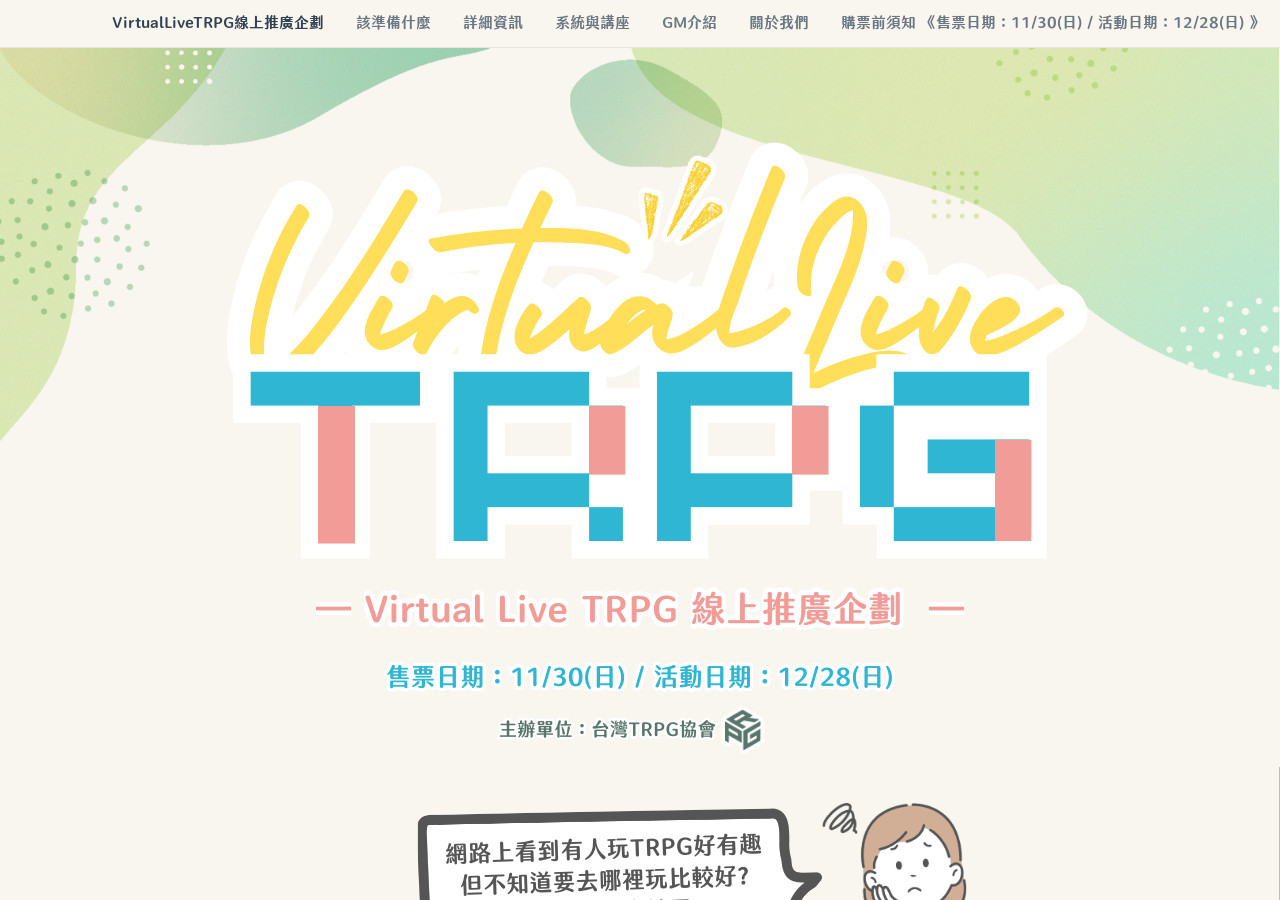
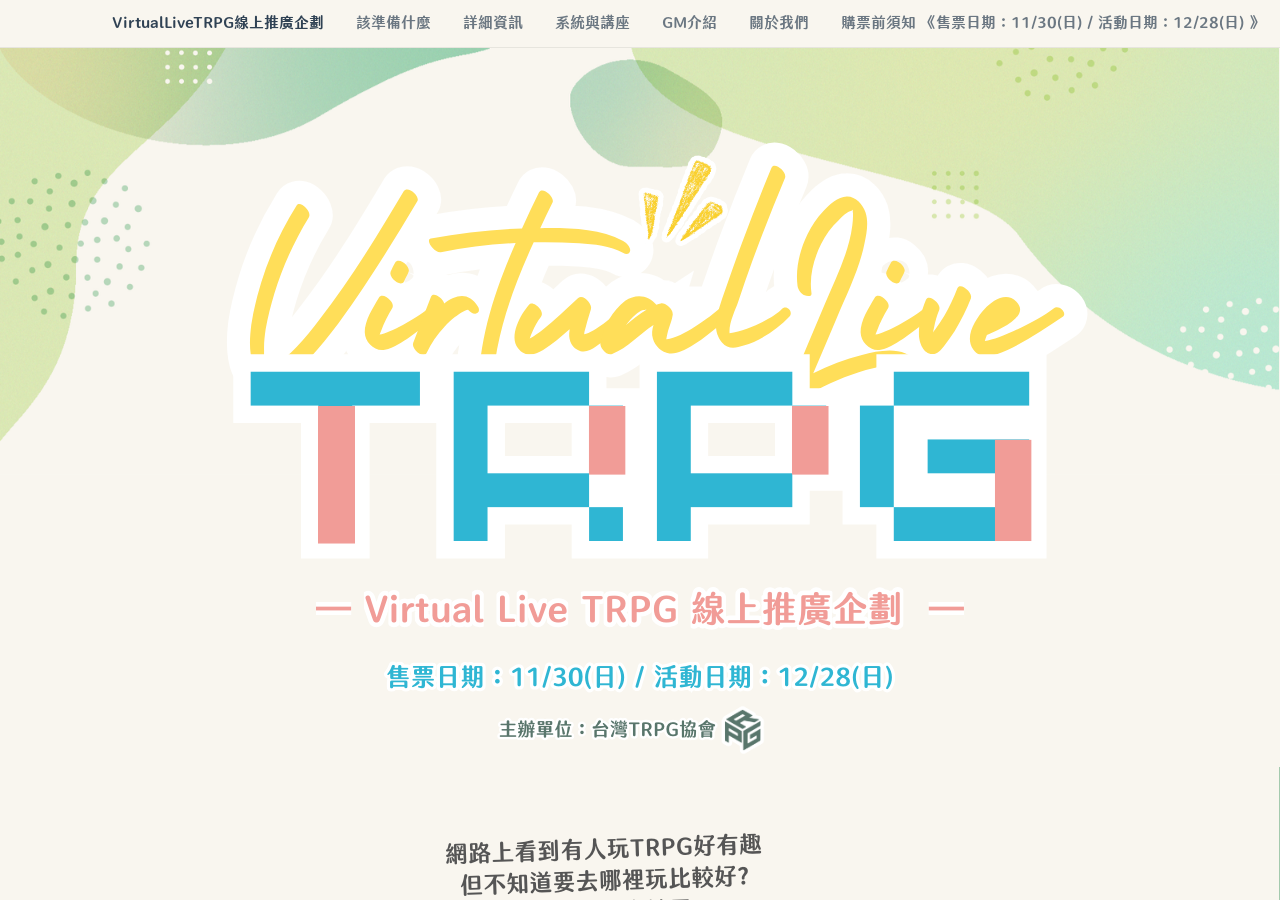
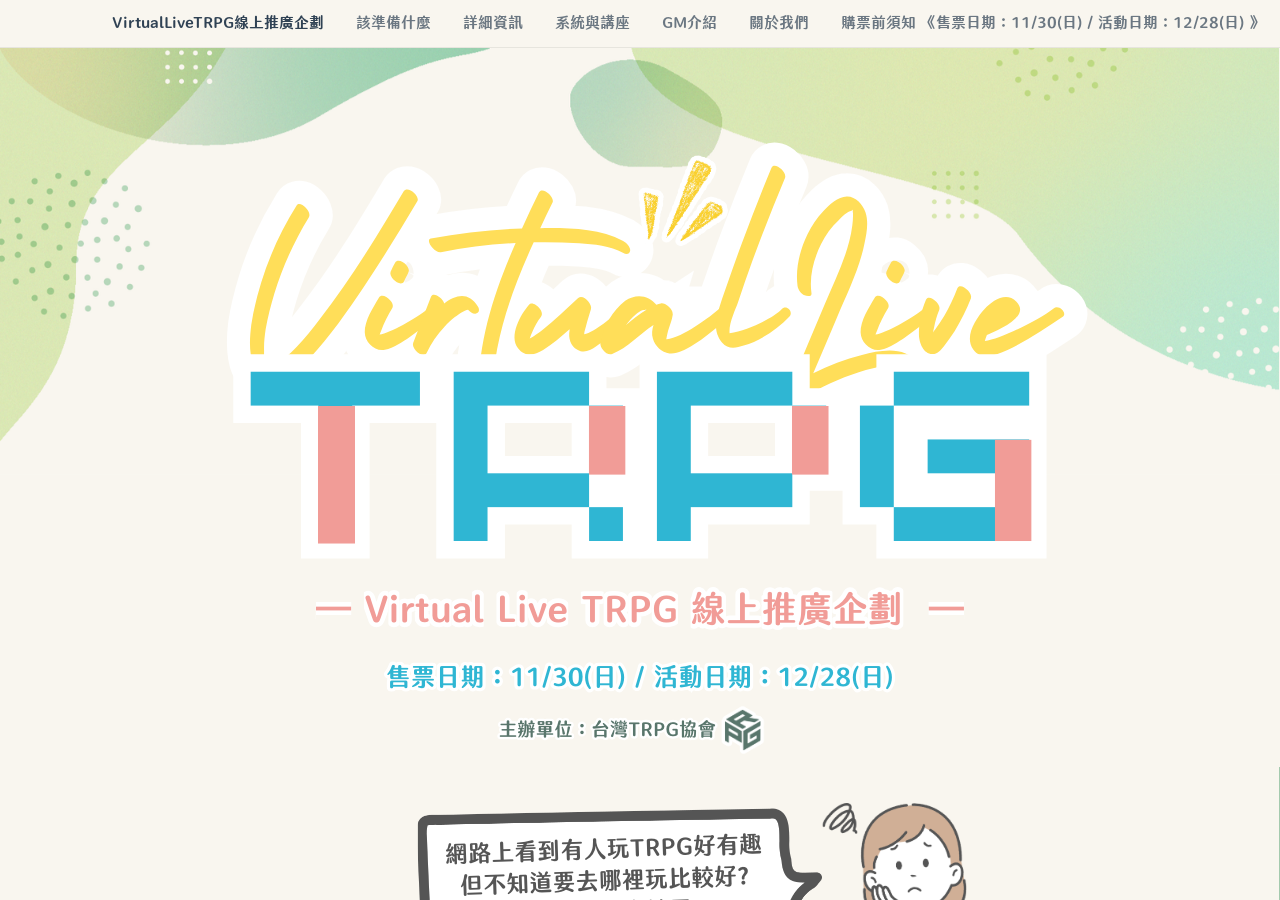
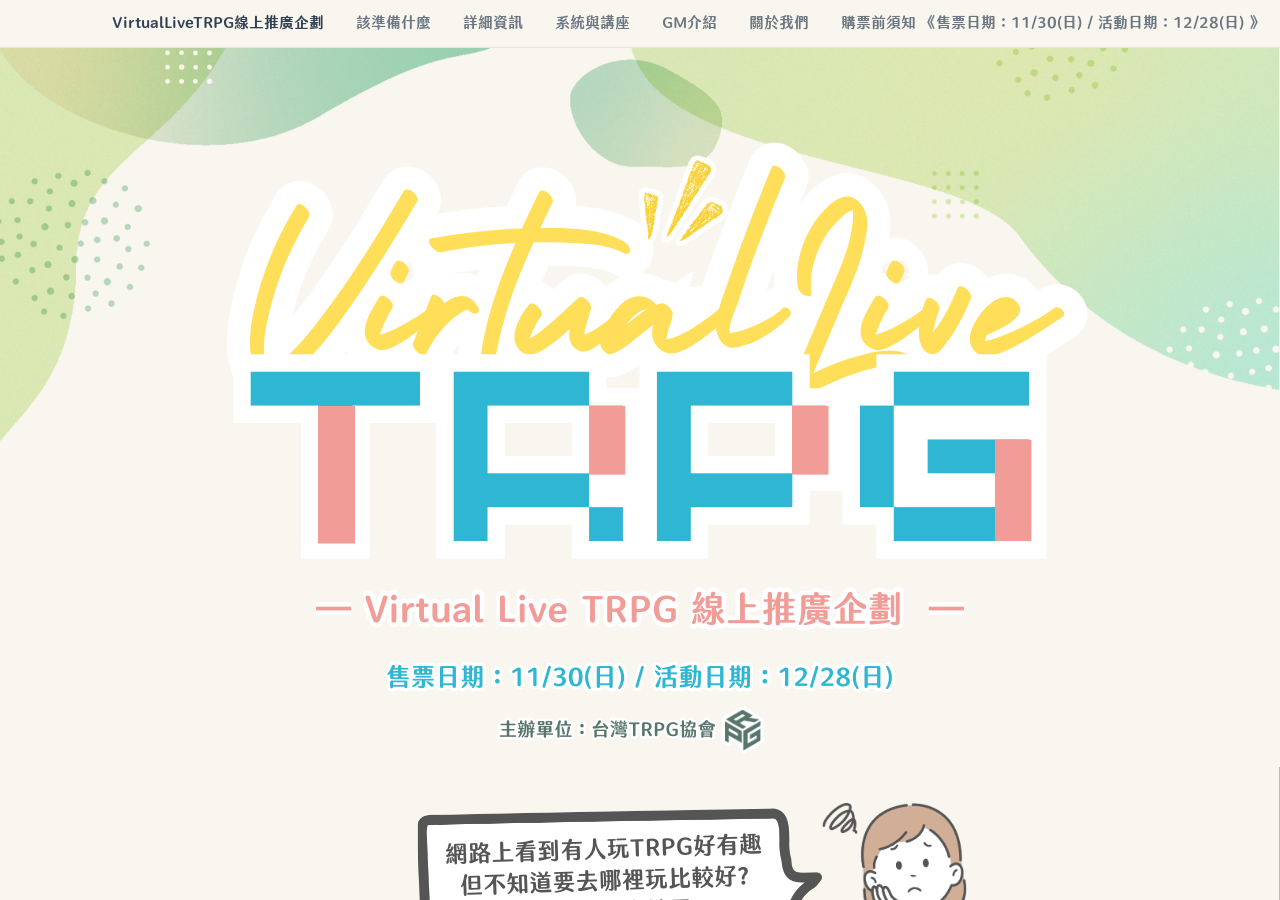
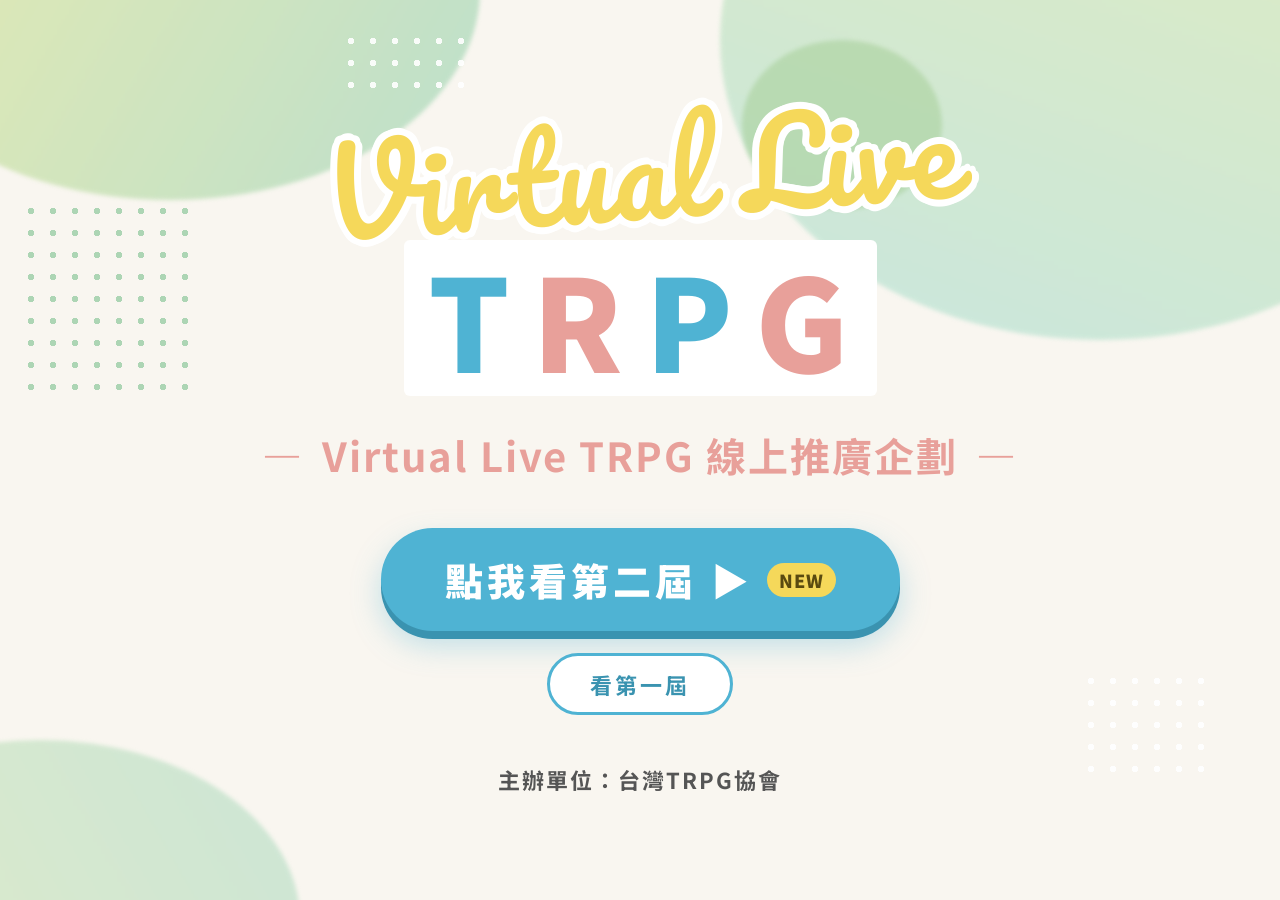
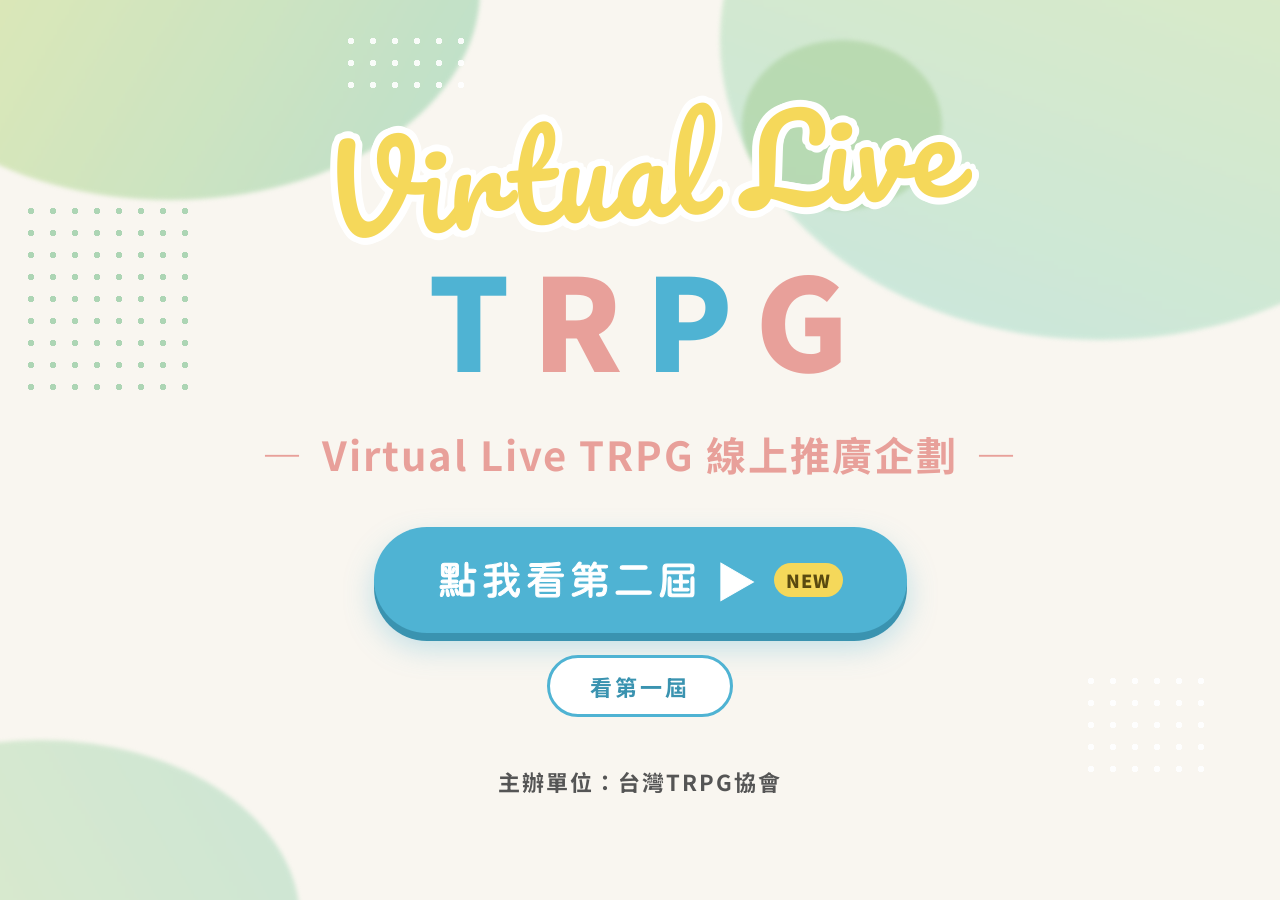
